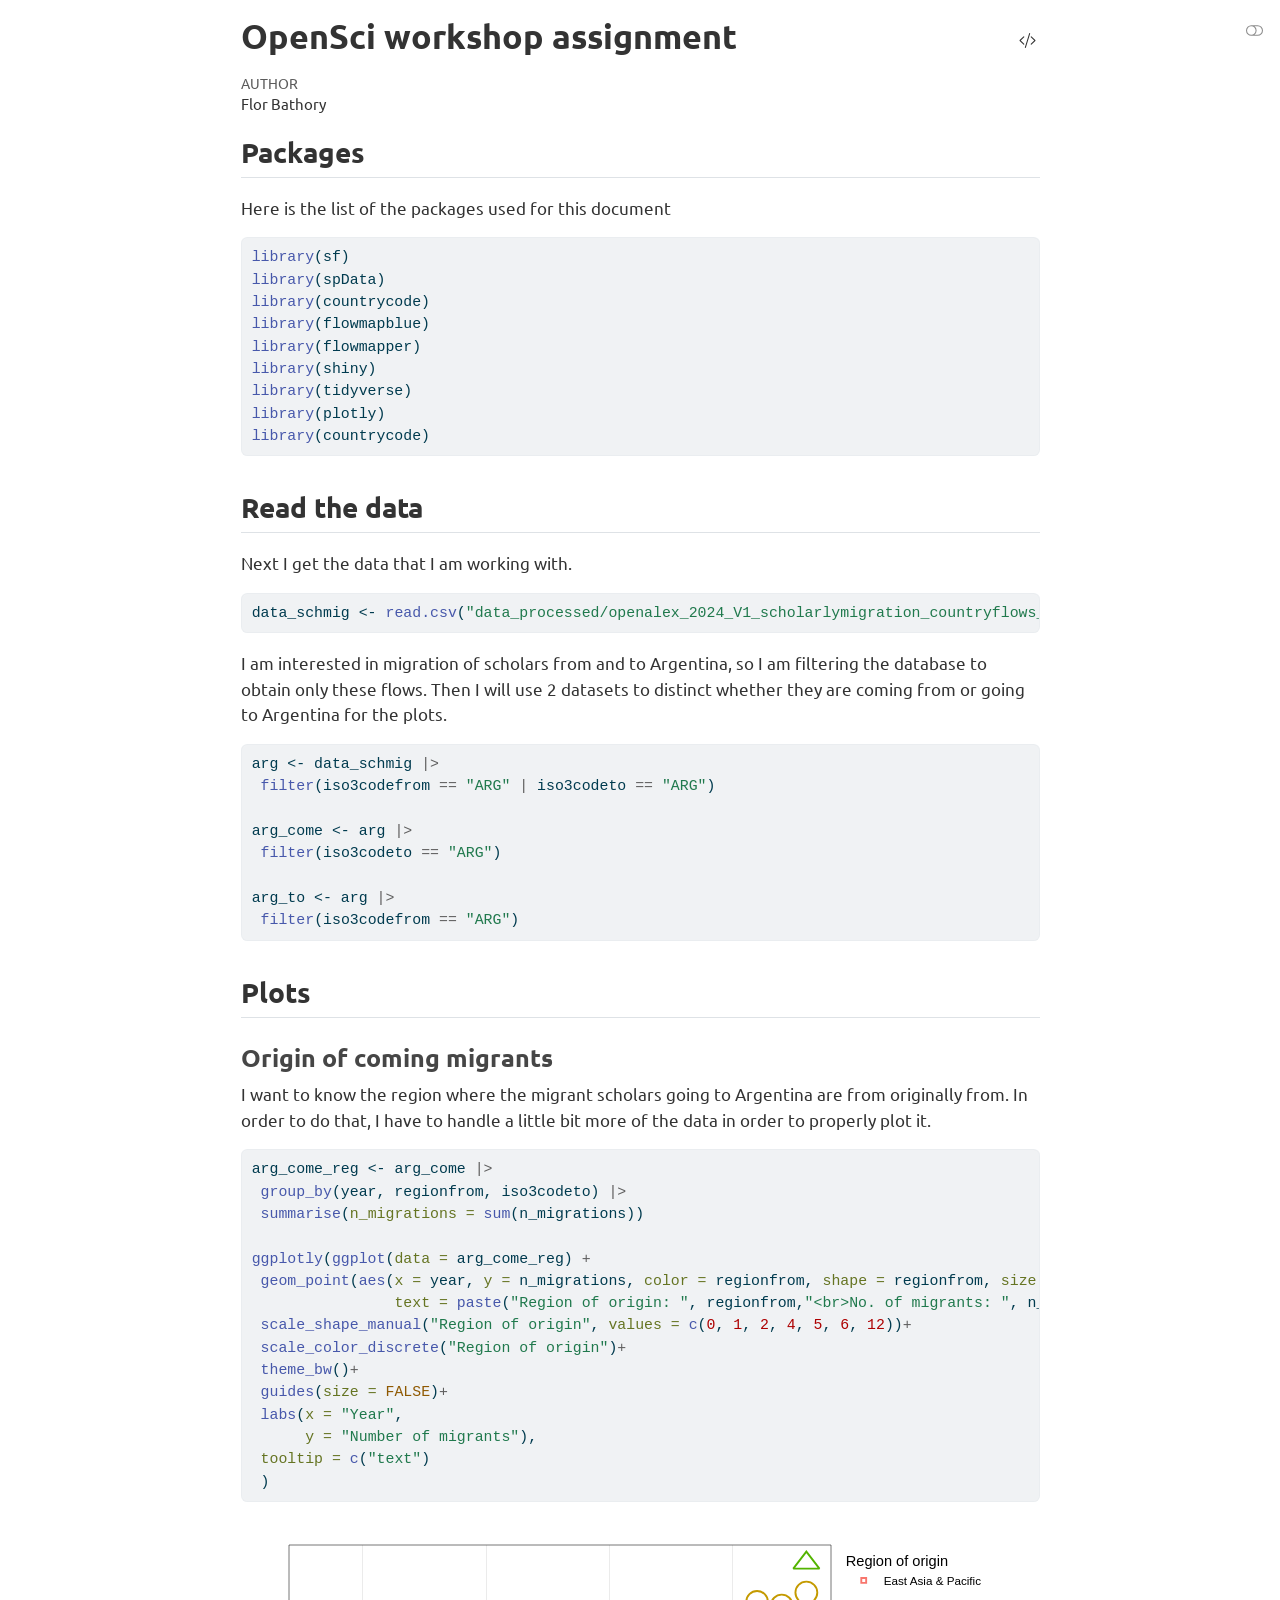
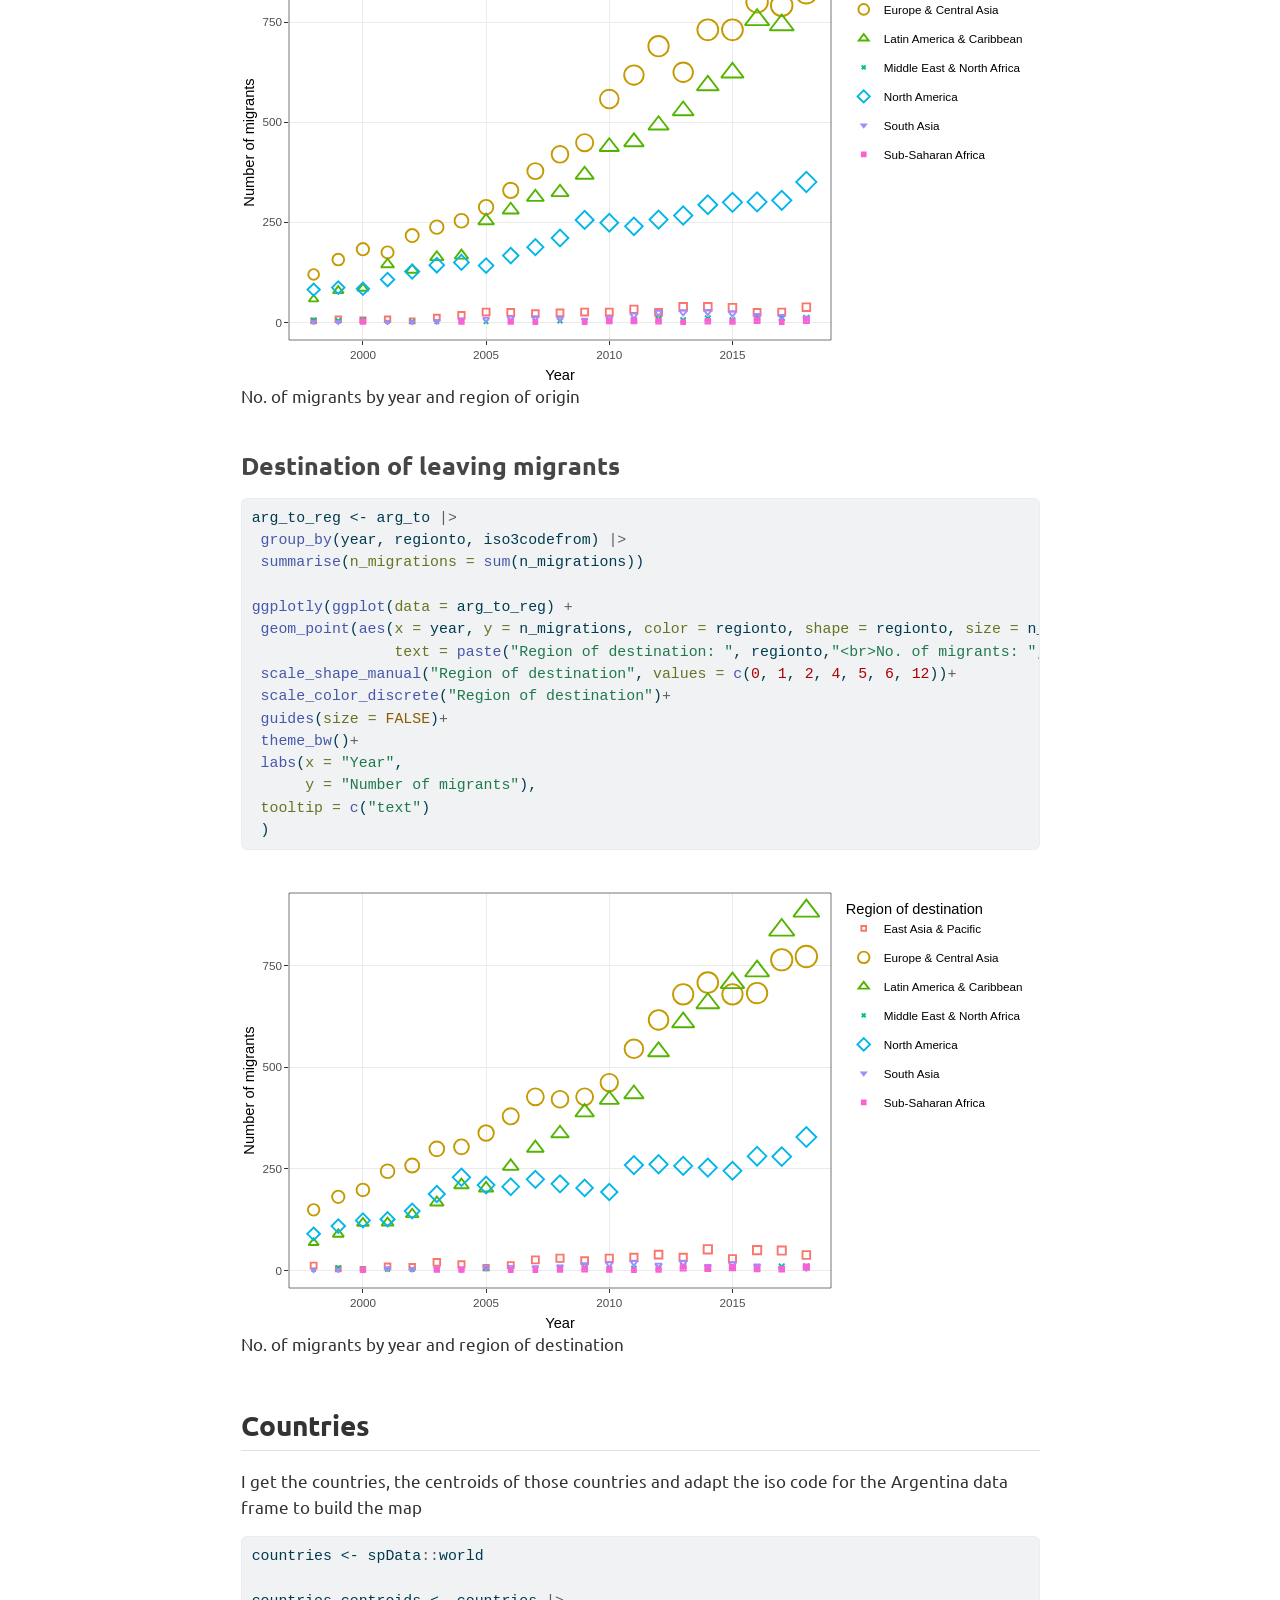
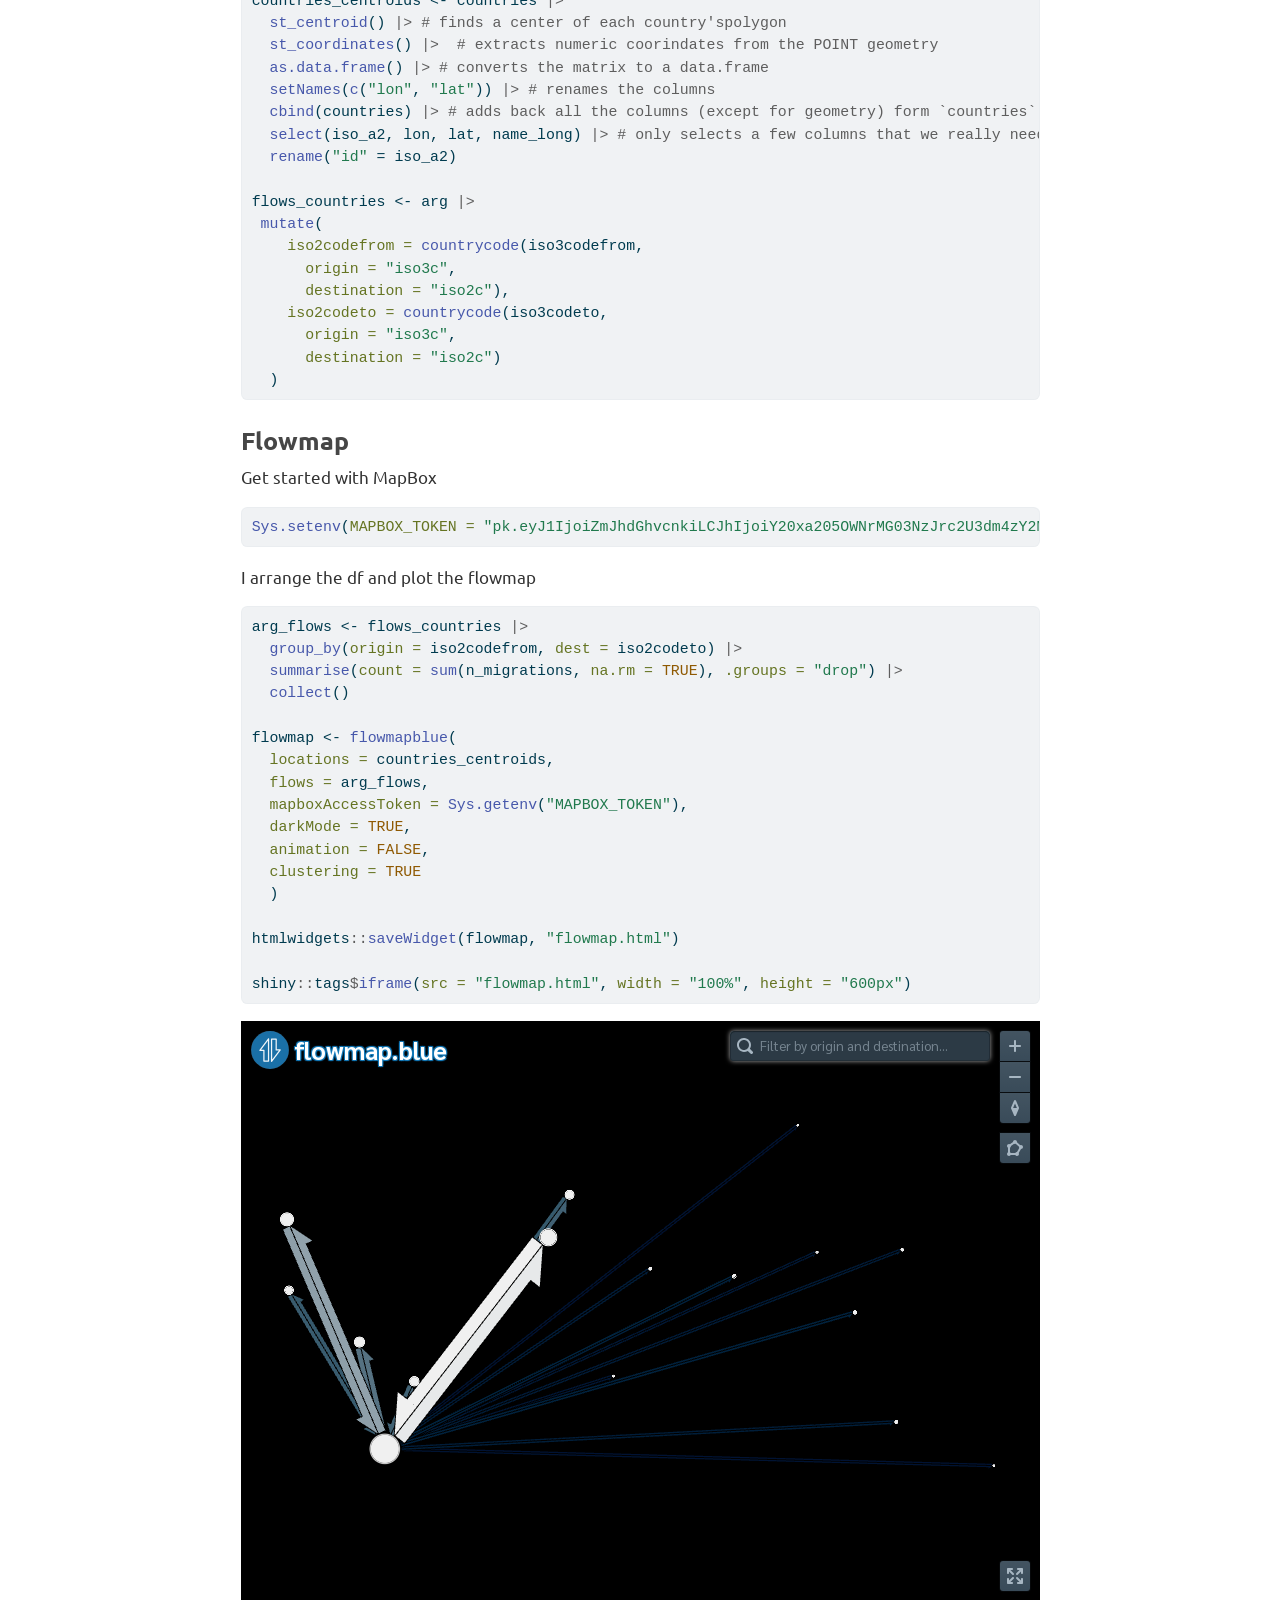
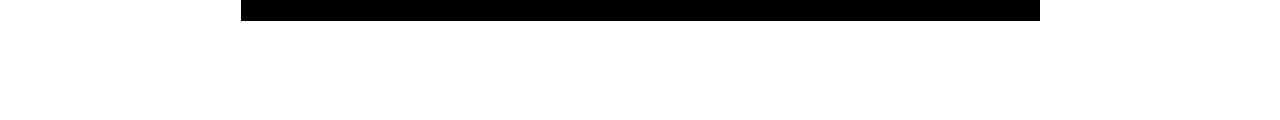
==== docs/index.html @ b147e1a1 "Initial commit" ====
<!DOCTYPE html>
<html xmlns="http://www.w3.org/1999/xhtml" lang="en" xml:lang="en"><head>

<meta charset="utf-8">
<meta name="generator" content="quarto-1.5.57">

<meta name="viewport" content="width=device-width, initial-scale=1.0, user-scalable=yes">

<meta name="author" content="Flor Bathory">

<title>OpenSci workshop assignment</title>
<style>
code{white-space: pre-wrap;}
span.smallcaps{font-variant: small-caps;}
div.columns{display: flex; gap: min(4vw, 1.5em);}
div.column{flex: auto; overflow-x: auto;}
div.hanging-indent{margin-left: 1.5em; text-indent: -1.5em;}
ul.task-list{list-style: none;}
ul.task-list li input[type="checkbox"] {
  width: 0.8em;
  margin: 0 0.8em 0.2em -1em; /* quarto-specific, see https://github.com/quarto-dev/quarto-cli/issues/4556 */ 
  vertical-align: middle;
}
/* CSS for syntax highlighting */
pre > code.sourceCode { white-space: pre; position: relative; }
pre > code.sourceCode > span { line-height: 1.25; }
pre > code.sourceCode > span:empty { height: 1.2em; }
.sourceCode { overflow: visible; }
code.sourceCode > span { color: inherit; text-decoration: inherit; }
div.sourceCode { margin: 1em 0; }
pre.sourceCode { margin: 0; }
@media screen {
div.sourceCode { overflow: auto; }
}
@media print {
pre > code.sourceCode { white-space: pre-wrap; }
pre > code.sourceCode > span { display: inline-block; text-indent: -5em; padding-left: 5em; }
}
pre.numberSource code
  { counter-reset: source-line 0; }
pre.numberSource code > span
  { position: relative; left: -4em; counter-increment: source-line; }
pre.numberSource code > span > a:first-child::before
  { content: counter(source-line);
    position: relative; left: -1em; text-align: right; vertical-align: baseline;
    border: none; display: inline-block;
    -webkit-touch-callout: none; -webkit-user-select: none;
    -khtml-user-select: none; -moz-user-select: none;
    -ms-user-select: none; user-select: none;
    padding: 0 4px; width: 4em;
  }
pre.numberSource { margin-left: 3em;  padding-left: 4px; }
div.sourceCode
  {   }
@media screen {
pre > code.sourceCode > span > a:first-child::before { text-decoration: underline; }
}
</style>


<script src="index_files/libs/clipboard/clipboard.min.js"></script>
<script src="index_files/libs/quarto-html/quarto.js"></script>
<script src="index_files/libs/quarto-html/popper.min.js"></script>
<script src="index_files/libs/quarto-html/tippy.umd.min.js"></script>
<script src="index_files/libs/quarto-html/anchor.min.js"></script>
<link href="index_files/libs/quarto-html/tippy.css" rel="stylesheet">
<link href="index_files/libs/quarto-html/quarto-syntax-highlighting.css" rel="stylesheet" class="quarto-color-scheme" id="quarto-text-highlighting-styles">
<link href="index_files/libs/quarto-html/quarto-syntax-highlighting-dark.css" rel="prefetch" class="quarto-color-scheme quarto-color-alternate" id="quarto-text-highlighting-styles">
<script src="index_files/libs/bootstrap/bootstrap.min.js"></script>
<link href="index_files/libs/bootstrap/bootstrap-icons.css" rel="stylesheet">
<link href="index_files/libs/bootstrap/bootstrap.min.css" rel="stylesheet" class="quarto-color-scheme" id="quarto-bootstrap" data-mode="light">
<link href="index_files/libs/bootstrap/bootstrap-dark.min.css" rel="prefetch" class="quarto-color-scheme quarto-color-alternate" id="quarto-bootstrap" data-mode="dark">
<link href="index_files/libs/htmltools-fill-0.5.8.1/fill.css" rel="stylesheet">

<script src="index_files/libs/htmlwidgets-1.6.4/htmlwidgets.js"></script>

<script src="index_files/libs/plotly-binding-4.10.4/plotly.js"></script>

<script src="index_files/libs/typedarray-0.1/typedarray.min.js"></script>

<script src="index_files/libs/jquery-3.5.1/jquery.min.js"></script>

<link href="index_files/libs/crosstalk-1.2.1/css/crosstalk.min.css" rel="stylesheet">

<script src="index_files/libs/crosstalk-1.2.1/js/crosstalk.min.js"></script>

<link href="index_files/libs/plotly-htmlwidgets-css-2.11.1/plotly-htmlwidgets.css" rel="stylesheet">

<script src="index_files/libs/plotly-main-2.11.1/plotly-latest.min.js"></script>



</head>

<body class="fullcontent">

<div id="quarto-content" class="page-columns page-rows-contents page-layout-article">

<main class="content" id="quarto-document-content">

<header id="title-block-header" class="quarto-title-block default">
<div class="quarto-title">
<div class="quarto-title-block"><div><h1 class="title">OpenSci workshop assignment</h1><button type="button" class="btn code-tools-button" id="quarto-code-tools-source"><i class="bi"></i></button></div></div>
</div>



<div class="quarto-title-meta">

    <div>
    <div class="quarto-title-meta-heading">Author</div>
    <div class="quarto-title-meta-contents">
             <p>Flor Bathory </p>
          </div>
  </div>
    
  
    
  </div>
  


</header>


<section id="packages" class="level2">
<h2 class="anchored" data-anchor-id="packages">Packages</h2>
<p>Here is the list of the packages used for this document</p>
<div class="cell">
<div class="sourceCode cell-code" id="cb1"><pre class="sourceCode r code-with-copy"><code class="sourceCode r"><span id="cb1-1"><a href="#cb1-1" aria-hidden="true" tabindex="-1"></a><span class="fu">library</span>(sf)</span>
<span id="cb1-2"><a href="#cb1-2" aria-hidden="true" tabindex="-1"></a><span class="fu">library</span>(spData)</span>
<span id="cb1-3"><a href="#cb1-3" aria-hidden="true" tabindex="-1"></a><span class="fu">library</span>(countrycode)</span>
<span id="cb1-4"><a href="#cb1-4" aria-hidden="true" tabindex="-1"></a><span class="fu">library</span>(flowmapblue)</span>
<span id="cb1-5"><a href="#cb1-5" aria-hidden="true" tabindex="-1"></a><span class="fu">library</span>(flowmapper)</span>
<span id="cb1-6"><a href="#cb1-6" aria-hidden="true" tabindex="-1"></a><span class="fu">library</span>(shiny)</span>
<span id="cb1-7"><a href="#cb1-7" aria-hidden="true" tabindex="-1"></a><span class="fu">library</span>(tidyverse)</span>
<span id="cb1-8"><a href="#cb1-8" aria-hidden="true" tabindex="-1"></a><span class="fu">library</span>(plotly)</span>
<span id="cb1-9"><a href="#cb1-9" aria-hidden="true" tabindex="-1"></a><span class="fu">library</span>(countrycode)</span></code><button title="Copy to Clipboard" class="code-copy-button"><i class="bi"></i></button></pre></div>
</div>
</section>
<section id="read-the-data" class="level2">
<h2 class="anchored" data-anchor-id="read-the-data">Read the data</h2>
<p>Next I get the data that I am working with.</p>
<div class="cell">
<div class="sourceCode cell-code" id="cb2"><pre class="sourceCode r code-with-copy"><code class="sourceCode r"><span id="cb2-1"><a href="#cb2-1" aria-hidden="true" tabindex="-1"></a>data_schmig <span class="ot">&lt;-</span> <span class="fu">read.csv</span>(<span class="st">"data_processed/openalex_2024_V1_scholarlymigration_countryflows_enriched.csv"</span>)</span></code><button title="Copy to Clipboard" class="code-copy-button"><i class="bi"></i></button></pre></div>
</div>
<p>I am interested in migration of scholars from and to Argentina, so I am filtering the database to obtain only these flows. Then I will use 2 datasets to distinct whether they are coming from or going to Argentina for the plots.</p>
<div class="cell">
<div class="sourceCode cell-code" id="cb3"><pre class="sourceCode r code-with-copy"><code class="sourceCode r"><span id="cb3-1"><a href="#cb3-1" aria-hidden="true" tabindex="-1"></a>arg <span class="ot">&lt;-</span> data_schmig <span class="sc">|&gt;</span> </span>
<span id="cb3-2"><a href="#cb3-2" aria-hidden="true" tabindex="-1"></a> <span class="fu">filter</span>(iso3codefrom <span class="sc">==</span> <span class="st">"ARG"</span> <span class="sc">|</span> iso3codeto <span class="sc">==</span> <span class="st">"ARG"</span>)</span>
<span id="cb3-3"><a href="#cb3-3" aria-hidden="true" tabindex="-1"></a></span>
<span id="cb3-4"><a href="#cb3-4" aria-hidden="true" tabindex="-1"></a>arg_come <span class="ot">&lt;-</span> arg <span class="sc">|&gt;</span> </span>
<span id="cb3-5"><a href="#cb3-5" aria-hidden="true" tabindex="-1"></a> <span class="fu">filter</span>(iso3codeto <span class="sc">==</span> <span class="st">"ARG"</span>)</span>
<span id="cb3-6"><a href="#cb3-6" aria-hidden="true" tabindex="-1"></a></span>
<span id="cb3-7"><a href="#cb3-7" aria-hidden="true" tabindex="-1"></a>arg_to <span class="ot">&lt;-</span> arg <span class="sc">|&gt;</span> </span>
<span id="cb3-8"><a href="#cb3-8" aria-hidden="true" tabindex="-1"></a> <span class="fu">filter</span>(iso3codefrom <span class="sc">==</span> <span class="st">"ARG"</span>)</span></code><button title="Copy to Clipboard" class="code-copy-button"><i class="bi"></i></button></pre></div>
</div>
</section>
<section id="plots" class="level2">
<h2 class="anchored" data-anchor-id="plots">Plots</h2>
<section id="origin-of-coming-migrants" class="level3">
<h3 class="anchored" data-anchor-id="origin-of-coming-migrants">Origin of coming migrants</h3>
<p>I want to know the region where the migrant scholars going to Argentina are from originally from. In order to do that, I have to handle a little bit more of the data in order to properly plot it.</p>
<div class="cell">
<div class="sourceCode cell-code" id="cb4"><pre class="sourceCode r code-with-copy"><code class="sourceCode r"><span id="cb4-1"><a href="#cb4-1" aria-hidden="true" tabindex="-1"></a>arg_come_reg <span class="ot">&lt;-</span> arg_come <span class="sc">|&gt;</span> </span>
<span id="cb4-2"><a href="#cb4-2" aria-hidden="true" tabindex="-1"></a> <span class="fu">group_by</span>(year, regionfrom, iso3codeto) <span class="sc">|&gt;</span> </span>
<span id="cb4-3"><a href="#cb4-3" aria-hidden="true" tabindex="-1"></a> <span class="fu">summarise</span>(<span class="at">n_migrations =</span> <span class="fu">sum</span>(n_migrations))</span>
<span id="cb4-4"><a href="#cb4-4" aria-hidden="true" tabindex="-1"></a></span>
<span id="cb4-5"><a href="#cb4-5" aria-hidden="true" tabindex="-1"></a><span class="fu">ggplotly</span>(<span class="fu">ggplot</span>(<span class="at">data =</span> arg_come_reg) <span class="sc">+</span></span>
<span id="cb4-6"><a href="#cb4-6" aria-hidden="true" tabindex="-1"></a> <span class="fu">geom_point</span>(<span class="fu">aes</span>(<span class="at">x =</span> year, <span class="at">y =</span> n_migrations, <span class="at">color =</span> regionfrom, <span class="at">shape =</span> regionfrom, <span class="at">size =</span> n_migrations,</span>
<span id="cb4-7"><a href="#cb4-7" aria-hidden="true" tabindex="-1"></a>                <span class="at">text =</span> <span class="fu">paste</span>(<span class="st">"Region of origin: "</span>, regionfrom,<span class="st">"&lt;br&gt;No. of migrants: "</span>, n_migrations)))<span class="sc">+</span></span>
<span id="cb4-8"><a href="#cb4-8" aria-hidden="true" tabindex="-1"></a> <span class="fu">scale_shape_manual</span>(<span class="st">"Region of origin"</span>, <span class="at">values =</span> <span class="fu">c</span>(<span class="dv">0</span>, <span class="dv">1</span>, <span class="dv">2</span>, <span class="dv">4</span>, <span class="dv">5</span>, <span class="dv">6</span>, <span class="dv">12</span>))<span class="sc">+</span></span>
<span id="cb4-9"><a href="#cb4-9" aria-hidden="true" tabindex="-1"></a> <span class="fu">scale_color_discrete</span>(<span class="st">"Region of origin"</span>)<span class="sc">+</span></span>
<span id="cb4-10"><a href="#cb4-10" aria-hidden="true" tabindex="-1"></a> <span class="fu">theme_bw</span>()<span class="sc">+</span></span>
<span id="cb4-11"><a href="#cb4-11" aria-hidden="true" tabindex="-1"></a> <span class="fu">guides</span>(<span class="at">size =</span> <span class="cn">FALSE</span>)<span class="sc">+</span></span>
<span id="cb4-12"><a href="#cb4-12" aria-hidden="true" tabindex="-1"></a> <span class="fu">labs</span>(<span class="at">x =</span> <span class="st">"Year"</span>,</span>
<span id="cb4-13"><a href="#cb4-13" aria-hidden="true" tabindex="-1"></a>      <span class="at">y =</span> <span class="st">"Number of migrants"</span>),</span>
<span id="cb4-14"><a href="#cb4-14" aria-hidden="true" tabindex="-1"></a> <span class="at">tooltip =</span> <span class="fu">c</span>(<span class="st">"text"</span>)</span>
<span id="cb4-15"><a href="#cb4-15" aria-hidden="true" tabindex="-1"></a> )</span></code><button title="Copy to Clipboard" class="code-copy-button"><i class="bi"></i></button></pre></div>
<div class="cell-output-display">
<div class="plotly html-widget html-fill-item" id="htmlwidget-556e95462f82ec4b9697" style="width:100%;height:464px;"></div>
<script type="application/json" data-for="htmlwidget-556e95462f82ec4b9697">{"x":{"data":[{"x":[1998,2002],"y":[4,4],"text":"Region of origin:  East Asia & Pacific <br>No. of migrants:  4","type":"scatter","mode":"markers","marker":{"autocolorscale":false,"color":"rgba(248,118,109,1)","opacity":1,"size":4.8724061706448634,"symbol":"square-open","line":{"width":1.8897637795275593,"color":"rgba(248,118,109,1)"}},"hoveron":"points","name":"East Asia & Pacific","legendgroup":"East Asia & Pacific","showlegend":true,"xaxis":"x","yaxis":"y","hoverinfo":"text","frame":null},{"x":[2000],"y":[6],"text":"Region of origin:  East Asia & Pacific <br>No. of migrants:  6","type":"scatter","mode":"markers","marker":{"autocolorscale":false,"color":"rgba(248,118,109,1)","opacity":1,"size":5.1904277797595739,"symbol":"square-open","line":{"width":1.8897637795275593,"color":"rgba(248,118,109,1)"}},"hoveron":"points","name":"East Asia & Pacific","legendgroup":"East Asia & Pacific","showlegend":false,"xaxis":"x","yaxis":"y","hoverinfo":"text","frame":null},{"x":[1999,2001],"y":[8,8],"text":"Region of origin:  East Asia & Pacific <br>No. of migrants:  8","type":"scatter","mode":"markers","marker":{"autocolorscale":false,"color":"rgba(248,118,109,1)","opacity":1,"size":5.4489272133912028,"symbol":"square-open","line":{"width":1.8897637795275593,"color":"rgba(248,118,109,1)"}},"hoveron":"points","name":"East Asia & Pacific","legendgroup":"East Asia & Pacific","showlegend":false,"xaxis":"x","yaxis":"y","hoverinfo":"text","frame":null},{"x":[2003],"y":[12],"text":"Region of origin:  East Asia & Pacific <br>No. of migrants:  12","type":"scatter","mode":"markers","marker":{"autocolorscale":false,"color":"rgba(248,118,109,1)","opacity":1,"size":5.8722307755013832,"symbol":"square-open","line":{"width":1.8897637795275593,"color":"rgba(248,118,109,1)"}},"hoveron":"points","name":"East Asia & Pacific","legendgroup":"East Asia & Pacific","showlegend":false,"xaxis":"x","yaxis":"y","hoverinfo":"text","frame":null},{"x":[2004],"y":[18],"text":"Region of origin:  East Asia & Pacific <br>No. of migrants:  18","type":"scatter","mode":"markers","marker":{"autocolorscale":false,"color":"rgba(248,118,109,1)","opacity":1,"size":6.3810990209729344,"symbol":"square-open","line":{"width":1.8897637795275593,"color":"rgba(248,118,109,1)"}},"hoveron":"points","name":"East Asia & Pacific","legendgroup":"East Asia & Pacific","showlegend":false,"xaxis":"x","yaxis":"y","hoverinfo":"text","frame":null},{"x":[2007],"y":[22],"text":"Region of origin:  East Asia & Pacific <br>No. of migrants:  22","type":"scatter","mode":"markers","marker":{"autocolorscale":false,"color":"rgba(248,118,109,1)","opacity":1,"size":6.6710125785031362,"symbol":"square-open","line":{"width":1.8897637795275593,"color":"rgba(248,118,109,1)"}},"hoveron":"points","name":"East Asia & Pacific","legendgroup":"East Asia & Pacific","showlegend":false,"xaxis":"x","yaxis":"y","hoverinfo":"text","frame":null},{"x":[2008],"y":[24],"text":"Region of origin:  East Asia & Pacific <br>No. of migrants:  24","type":"scatter","mode":"markers","marker":{"autocolorscale":false,"color":"rgba(248,118,109,1)","opacity":1,"size":6.8055714104898364,"symbol":"square-open","line":{"width":1.8897637795275593,"color":"rgba(248,118,109,1)"}},"hoveron":"points","name":"East Asia & Pacific","legendgroup":"East Asia & Pacific","showlegend":false,"xaxis":"x","yaxis":"y","hoverinfo":"text","frame":null},{"x":[2006,2012,2016],"y":[25,25,25],"text":"Region of origin:  East Asia & Pacific <br>No. of migrants:  25","type":"scatter","mode":"markers","marker":{"autocolorscale":false,"color":"rgba(248,118,109,1)","opacity":1,"size":6.8706550681305103,"symbol":"square-open","line":{"width":1.8897637795275593,"color":"rgba(248,118,109,1)"}},"hoveron":"points","name":"East Asia & Pacific","legendgroup":"East Asia & Pacific","showlegend":false,"xaxis":"x","yaxis":"y","hoverinfo":"text","frame":null},{"x":[2005,2009,2010,2017],"y":[26,26,26,26],"text":"Region of origin:  East Asia & Pacific <br>No. of migrants:  26","type":"scatter","mode":"markers","marker":{"autocolorscale":false,"color":"rgba(248,118,109,1)","opacity":1,"size":6.9343963620197382,"symbol":"square-open","line":{"width":1.8897637795275593,"color":"rgba(248,118,109,1)"}},"hoveron":"points","name":"East Asia & Pacific","legendgroup":"East Asia & Pacific","showlegend":false,"xaxis":"x","yaxis":"y","hoverinfo":"text","frame":null},{"x":[2011],"y":[33],"text":"Region of origin:  East Asia & Pacific <br>No. of migrants:  33","type":"scatter","mode":"markers","marker":{"autocolorscale":false,"color":"rgba(248,118,109,1)","opacity":1,"size":7.3488541579833884,"symbol":"square-open","line":{"width":1.8897637795275593,"color":"rgba(248,118,109,1)"}},"hoveron":"points","name":"East Asia & Pacific","legendgroup":"East Asia & Pacific","showlegend":false,"xaxis":"x","yaxis":"y","hoverinfo":"text","frame":null},{"x":[2015],"y":[37],"text":"Region of origin:  East Asia & Pacific <br>No. of migrants:  37","type":"scatter","mode":"markers","marker":{"autocolorscale":false,"color":"rgba(248,118,109,1)","opacity":1,"size":7.5653701226126628,"symbol":"square-open","line":{"width":1.8897637795275593,"color":"rgba(248,118,109,1)"}},"hoveron":"points","name":"East Asia & Pacific","legendgroup":"East Asia & Pacific","showlegend":false,"xaxis":"x","yaxis":"y","hoverinfo":"text","frame":null},{"x":[2018],"y":[38],"text":"Region of origin:  East Asia & Pacific <br>No. of migrants:  38","type":"scatter","mode":"markers","marker":{"autocolorscale":false,"color":"rgba(248,118,109,1)","opacity":1,"size":7.6175911075911165,"symbol":"square-open","line":{"width":1.8897637795275593,"color":"rgba(248,118,109,1)"}},"hoveron":"points","name":"East Asia & Pacific","legendgroup":"East Asia & Pacific","showlegend":false,"xaxis":"x","yaxis":"y","hoverinfo":"text","frame":null},{"x":[2013,2014],"y":[39,39],"text":"Region of origin:  East Asia & Pacific <br>No. of migrants:  39","type":"scatter","mode":"markers","marker":{"autocolorscale":false,"color":"rgba(248,118,109,1)","opacity":1,"size":7.6691110443601342,"symbol":"square-open","line":{"width":1.8897637795275593,"color":"rgba(248,118,109,1)"}},"hoveron":"points","name":"East Asia & Pacific","legendgroup":"East Asia & Pacific","showlegend":false,"xaxis":"x","yaxis":"y","hoverinfo":"text","frame":null},{"x":[1998],"y":[120],"text":"Region of origin:  Europe & Central Asia <br>No. of migrants:  120","type":"scatter","mode":"markers","marker":{"autocolorscale":false,"color":"rgba(196,154,0,1)","opacity":1,"size":10.662638665252404,"symbol":"circle-open","line":{"width":1.8897637795275593,"color":"rgba(196,154,0,1)"}},"hoveron":"points","name":"Europe & Central Asia","legendgroup":"Europe & Central Asia","showlegend":true,"xaxis":"x","yaxis":"y","hoverinfo":"text","frame":null},{"x":[1999],"y":[157],"text":"Region of origin:  Europe & Central Asia <br>No. of migrants:  157","type":"scatter","mode":"markers","marker":{"autocolorscale":false,"color":"rgba(196,154,0,1)","opacity":1,"size":11.660387302944558,"symbol":"circle-open","line":{"width":1.8897637795275593,"color":"rgba(196,154,0,1)"}},"hoveron":"points","name":"Europe & Central Asia","legendgroup":"Europe & Central Asia","showlegend":false,"xaxis":"x","yaxis":"y","hoverinfo":"text","frame":null},{"x":[2001],"y":[175],"text":"Region of origin:  Europe & Central Asia <br>No. of migrants:  175","type":"scatter","mode":"markers","marker":{"autocolorscale":false,"color":"rgba(196,154,0,1)","opacity":1,"size":12.102643097174189,"symbol":"circle-open","line":{"width":1.8897637795275593,"color":"rgba(196,154,0,1)"}},"hoveron":"points","name":"Europe & Central Asia","legendgroup":"Europe & Central Asia","showlegend":false,"xaxis":"x","yaxis":"y","hoverinfo":"text","frame":null},{"x":[2000],"y":[183],"text":"Region of origin:  Europe & Central Asia <br>No. of migrants:  183","type":"scatter","mode":"markers","marker":{"autocolorscale":false,"color":"rgba(196,154,0,1)","opacity":1,"size":12.291828972499859,"symbol":"circle-open","line":{"width":1.8897637795275593,"color":"rgba(196,154,0,1)"}},"hoveron":"points","name":"Europe & Central Asia","legendgroup":"Europe & Central Asia","showlegend":false,"xaxis":"x","yaxis":"y","hoverinfo":"text","frame":null},{"x":[2002],"y":[217],"text":"Region of origin:  Europe & Central Asia <br>No. of migrants:  217","type":"scatter","mode":"markers","marker":{"autocolorscale":false,"color":"rgba(196,154,0,1)","opacity":1,"size":13.052910086281294,"symbol":"circle-open","line":{"width":1.8897637795275593,"color":"rgba(196,154,0,1)"}},"hoveron":"points","name":"Europe & Central Asia","legendgroup":"Europe & Central Asia","showlegend":false,"xaxis":"x","yaxis":"y","hoverinfo":"text","frame":null},{"x":[2003],"y":[238],"text":"Region of origin:  Europe & Central Asia <br>No. of migrants:  238","type":"scatter","mode":"markers","marker":{"autocolorscale":false,"color":"rgba(196,154,0,1)","opacity":1,"size":13.493245133390705,"symbol":"circle-open","line":{"width":1.8897637795275593,"color":"rgba(196,154,0,1)"}},"hoveron":"points","name":"Europe & Central Asia","legendgroup":"Europe & Central Asia","showlegend":false,"xaxis":"x","yaxis":"y","hoverinfo":"text","frame":null},{"x":[2004],"y":[254],"text":"Region of origin:  Europe & Central Asia <br>No. of migrants:  254","type":"scatter","mode":"markers","marker":{"autocolorscale":false,"color":"rgba(196,154,0,1)","opacity":1,"size":13.815779613426034,"symbol":"circle-open","line":{"width":1.8897637795275593,"color":"rgba(196,154,0,1)"}},"hoveron":"points","name":"Europe & Central Asia","legendgroup":"Europe & Central Asia","showlegend":false,"xaxis":"x","yaxis":"y","hoverinfo":"text","frame":null},{"x":[2005],"y":[288],"text":"Region of origin:  Europe & Central Asia <br>No. of migrants:  288","type":"scatter","mode":"markers","marker":{"autocolorscale":false,"color":"rgba(196,154,0,1)","opacity":1,"size":14.468900947696513,"symbol":"circle-open","line":{"width":1.8897637795275593,"color":"rgba(196,154,0,1)"}},"hoveron":"points","name":"Europe & Central Asia","legendgroup":"Europe & Central Asia","showlegend":false,"xaxis":"x","yaxis":"y","hoverinfo":"text","frame":null},{"x":[2006],"y":[330],"text":"Region of origin:  Europe & Central Asia <br>No. of migrants:  330","type":"scatter","mode":"markers","marker":{"autocolorscale":false,"color":"rgba(196,154,0,1)","opacity":1,"size":15.224354979212203,"symbol":"circle-open","line":{"width":1.8897637795275593,"color":"rgba(196,154,0,1)"}},"hoveron":"points","name":"Europe & Central Asia","legendgroup":"Europe & Central Asia","showlegend":false,"xaxis":"x","yaxis":"y","hoverinfo":"text","frame":null},{"x":[2007],"y":[378],"text":"Region of origin:  Europe & Central Asia <br>No. of migrants:  378","type":"scatter","mode":"markers","marker":{"autocolorscale":false,"color":"rgba(196,154,0,1)","opacity":1,"size":16.030821908302659,"symbol":"circle-open","line":{"width":1.8897637795275593,"color":"rgba(196,154,0,1)"}},"hoveron":"points","name":"Europe & Central Asia","legendgroup":"Europe & Central Asia","showlegend":false,"xaxis":"x","yaxis":"y","hoverinfo":"text","frame":null},{"x":[2008],"y":[420],"text":"Region of origin:  Europe & Central Asia <br>No. of migrants:  420","type":"scatter","mode":"markers","marker":{"autocolorscale":false,"color":"rgba(196,154,0,1)","opacity":1,"size":16.69523832026719,"symbol":"circle-open","line":{"width":1.8897637795275593,"color":"rgba(196,154,0,1)"}},"hoveron":"points","name":"Europe & Central Asia","legendgroup":"Europe & Central Asia","showlegend":false,"xaxis":"x","yaxis":"y","hoverinfo":"text","frame":null},{"x":[2009],"y":[449],"text":"Region of origin:  Europe & Central Asia <br>No. of migrants:  449","type":"scatter","mode":"markers","marker":{"autocolorscale":false,"color":"rgba(196,154,0,1)","opacity":1,"size":17.134724793743789,"symbol":"circle-open","line":{"width":1.8897637795275593,"color":"rgba(196,154,0,1)"}},"hoveron":"points","name":"Europe & Central Asia","legendgroup":"Europe & Central Asia","showlegend":false,"xaxis":"x","yaxis":"y","hoverinfo":"text","frame":null},{"x":[2010],"y":[558],"text":"Region of origin:  Europe & Central Asia <br>No. of migrants:  558","type":"scatter","mode":"markers","marker":{"autocolorscale":false,"color":"rgba(196,154,0,1)","opacity":1,"size":18.671043022973642,"symbol":"circle-open","line":{"width":1.8897637795275593,"color":"rgba(196,154,0,1)"}},"hoveron":"points","name":"Europe & Central Asia","legendgroup":"Europe & Central Asia","showlegend":false,"xaxis":"x","yaxis":"y","hoverinfo":"text","frame":null},{"x":[2011],"y":[618],"text":"Region of origin:  Europe & Central Asia <br>No. of migrants:  618","type":"scatter","mode":"markers","marker":{"autocolorscale":false,"color":"rgba(196,154,0,1)","opacity":1,"size":19.452590629352869,"symbol":"circle-open","line":{"width":1.8897637795275593,"color":"rgba(196,154,0,1)"}},"hoveron":"points","name":"Europe & Central Asia","legendgroup":"Europe & Central Asia","showlegend":false,"xaxis":"x","yaxis":"y","hoverinfo":"text","frame":null},{"x":[2013],"y":[625],"text":"Region of origin:  Europe & Central Asia <br>No. of migrants:  625","type":"scatter","mode":"markers","marker":{"autocolorscale":false,"color":"rgba(196,154,0,1)","opacity":1,"size":19.541247046833998,"symbol":"circle-open","line":{"width":1.8897637795275593,"color":"rgba(196,154,0,1)"}},"hoveron":"points","name":"Europe & Central Asia","legendgroup":"Europe & Central Asia","showlegend":false,"xaxis":"x","yaxis":"y","hoverinfo":"text","frame":null},{"x":[2012],"y":[690],"text":"Region of origin:  Europe & Central Asia <br>No. of migrants:  690","type":"scatter","mode":"markers","marker":{"autocolorscale":false,"color":"rgba(196,154,0,1)","opacity":1,"size":20.341837598346711,"symbol":"circle-open","line":{"width":1.8897637795275593,"color":"rgba(196,154,0,1)"}},"hoveron":"points","name":"Europe & Central Asia","legendgroup":"Europe & Central Asia","showlegend":false,"xaxis":"x","yaxis":"y","hoverinfo":"text","frame":null},{"x":[2014,2015],"y":[731,731],"text":"Region of origin:  Europe & Central Asia <br>No. of migrants:  731","type":"scatter","mode":"markers","marker":{"autocolorscale":false,"color":"rgba(196,154,0,1)","opacity":1,"size":20.827499789981786,"symbol":"circle-open","line":{"width":1.8897637795275593,"color":"rgba(196,154,0,1)"}},"hoveron":"points","name":"Europe & Central Asia","legendgroup":"Europe & Central Asia","showlegend":false,"xaxis":"x","yaxis":"y","hoverinfo":"text","frame":null},{"x":[2017],"y":[792],"text":"Region of origin:  Europe & Central Asia <br>No. of migrants:  792","type":"scatter","mode":"markers","marker":{"autocolorscale":false,"color":"rgba(196,154,0,1)","opacity":1,"size":21.52548930437651,"symbol":"circle-open","line":{"width":1.8897637795275593,"color":"rgba(196,154,0,1)"}},"hoveron":"points","name":"Europe & Central Asia","legendgroup":"Europe & Central Asia","showlegend":false,"xaxis":"x","yaxis":"y","hoverinfo":"text","frame":null},{"x":[2016],"y":[801],"text":"Region of origin:  Europe & Central Asia <br>No. of migrants:  801","type":"scatter","mode":"markers","marker":{"autocolorscale":false,"color":"rgba(196,154,0,1)","opacity":1,"size":21.626160553696465,"symbol":"circle-open","line":{"width":1.8897637795275593,"color":"rgba(196,154,0,1)"}},"hoveron":"points","name":"Europe & Central Asia","legendgroup":"Europe & Central Asia","showlegend":false,"xaxis":"x","yaxis":"y","hoverinfo":"text","frame":null},{"x":[2018],"y":[824],"text":"Region of origin:  Europe & Central Asia <br>No. of migrants:  824","type":"scatter","mode":"markers","marker":{"autocolorscale":false,"color":"rgba(196,154,0,1)","opacity":1,"size":21.880888022739253,"symbol":"circle-open","line":{"width":1.8897637795275593,"color":"rgba(196,154,0,1)"}},"hoveron":"points","name":"Europe & Central Asia","legendgroup":"Europe & Central Asia","showlegend":false,"xaxis":"x","yaxis":"y","hoverinfo":"text","frame":null},{"x":[1998],"y":[58],"text":"Region of origin:  Latin America & Caribbean  <br>No. of migrants:  58","type":"scatter","mode":"markers","marker":{"autocolorscale":false,"color":"rgba(83,180,0,1)","opacity":1,"size":8.5432749845318572,"symbol":"triangle-up-open","line":{"width":1.8897637795275593,"color":"rgba(83,180,0,1)"}},"hoveron":"points","name":"Latin America & Caribbean ","legendgroup":"Latin America & Caribbean ","showlegend":true,"xaxis":"x","yaxis":"y","hoverinfo":"text","frame":null},{"x":[1999],"y":[79],"text":"Region of origin:  Latin America & Caribbean  <br>No. of migrants:  79","type":"scatter","mode":"markers","marker":{"autocolorscale":false,"color":"rgba(83,180,0,1)","opacity":1,"size":9.3521369255394191,"symbol":"triangle-up-open","line":{"width":1.8897637795275593,"color":"rgba(83,180,0,1)"}},"hoveron":"points","name":"Latin America & Caribbean ","legendgroup":"Latin America & Caribbean ","showlegend":false,"xaxis":"x","yaxis":"y","hoverinfo":"text","frame":null},{"x":[2000],"y":[85],"text":"Region of origin:  Latin America & Caribbean  <br>No. of migrants:  85","type":"scatter","mode":"markers","marker":{"autocolorscale":false,"color":"rgba(83,180,0,1)","opacity":1,"size":9.5624975979511539,"symbol":"triangle-up-open","line":{"width":1.8897637795275593,"color":"rgba(83,180,0,1)"}},"hoveron":"points","name":"Latin America & Caribbean ","legendgroup":"Latin America & Caribbean ","showlegend":false,"xaxis":"x","yaxis":"y","hoverinfo":"text","frame":null},{"x":[2002],"y":[131],"text":"Region of origin:  Latin America & Caribbean  <br>No. of migrants:  131","type":"scatter","mode":"markers","marker":{"autocolorscale":false,"color":"rgba(83,180,0,1)","opacity":1,"size":10.973735316159509,"symbol":"triangle-up-open","line":{"width":1.8897637795275593,"color":"rgba(83,180,0,1)"}},"hoveron":"points","name":"Latin America & Caribbean ","legendgroup":"Latin America & Caribbean ","showlegend":false,"xaxis":"x","yaxis":"y","hoverinfo":"text","frame":null},{"x":[2001],"y":[145],"text":"Region of origin:  Latin America & Caribbean  <br>No. of migrants:  145","type":"scatter","mode":"markers","marker":{"autocolorscale":false,"color":"rgba(83,180,0,1)","opacity":1,"size":11.351212686170205,"symbol":"triangle-up-open","line":{"width":1.8897637795275593,"color":"rgba(83,180,0,1)"}},"hoveron":"points","name":"Latin America & Caribbean ","legendgroup":"Latin America & Caribbean ","showlegend":false,"xaxis":"x","yaxis":"y","hoverinfo":"text","frame":null},{"x":[2003],"y":[163],"text":"Region of origin:  Latin America & Caribbean  <br>No. of migrants:  163","type":"scatter","mode":"markers","marker":{"autocolorscale":false,"color":"rgba(83,180,0,1)","opacity":1,"size":11.810512406643726,"symbol":"triangle-up-open","line":{"width":1.8897637795275593,"color":"rgba(83,180,0,1)"}},"hoveron":"points","name":"Latin America & Caribbean ","legendgroup":"Latin America & Caribbean ","showlegend":false,"xaxis":"x","yaxis":"y","hoverinfo":"text","frame":null},{"x":[2004],"y":[167],"text":"Region of origin:  Latin America & Caribbean  <br>No. of migrants:  167","type":"scatter","mode":"markers","marker":{"autocolorscale":false,"color":"rgba(83,180,0,1)","opacity":1,"size":11.909055784507375,"symbol":"triangle-up-open","line":{"width":1.8897637795275593,"color":"rgba(83,180,0,1)"}},"hoveron":"points","name":"Latin America & Caribbean ","legendgroup":"Latin America & Caribbean ","showlegend":false,"xaxis":"x","yaxis":"y","hoverinfo":"text","frame":null},{"x":[2005],"y":[254],"text":"Region of origin:  Latin America & Caribbean  <br>No. of migrants:  254","type":"scatter","mode":"markers","marker":{"autocolorscale":false,"color":"rgba(83,180,0,1)","opacity":1,"size":13.815779613426034,"symbol":"triangle-up-open","line":{"width":1.8897637795275593,"color":"rgba(83,180,0,1)"}},"hoveron":"points","name":"Latin America & Caribbean ","legendgroup":"Latin America & Caribbean ","showlegend":false,"xaxis":"x","yaxis":"y","hoverinfo":"text","frame":null},{"x":[2006],"y":[281],"text":"Region of origin:  Latin America & Caribbean  <br>No. of migrants:  281","type":"scatter","mode":"markers","marker":{"autocolorscale":false,"color":"rgba(83,180,0,1)","opacity":1,"size":14.33773802465474,"symbol":"triangle-up-open","line":{"width":1.8897637795275593,"color":"rgba(83,180,0,1)"}},"hoveron":"points","name":"Latin America & Caribbean ","legendgroup":"Latin America & Caribbean ","showlegend":false,"xaxis":"x","yaxis":"y","hoverinfo":"text","frame":null},{"x":[2007],"y":[313],"text":"Region of origin:  Latin America & Caribbean  <br>No. of migrants:  313","type":"scatter","mode":"markers","marker":{"autocolorscale":false,"color":"rgba(83,180,0,1)","opacity":1,"size":14.924746292023721,"symbol":"triangle-up-open","line":{"width":1.8897637795275593,"color":"rgba(83,180,0,1)"}},"hoveron":"points","name":"Latin America & Caribbean ","legendgroup":"Latin America & Caribbean ","showlegend":false,"xaxis":"x","yaxis":"y","hoverinfo":"text","frame":null},{"x":[2008],"y":[325],"text":"Region of origin:  Latin America & Caribbean  <br>No. of migrants:  325","type":"scatter","mode":"markers","marker":{"autocolorscale":false,"color":"rgba(83,180,0,1)","opacity":1,"size":15.13705524972775,"symbol":"triangle-up-open","line":{"width":1.8897637795275593,"color":"rgba(83,180,0,1)"}},"hoveron":"points","name":"Latin America & Caribbean ","legendgroup":"Latin America & Caribbean ","showlegend":false,"xaxis":"x","yaxis":"y","hoverinfo":"text","frame":null},{"x":[2009],"y":[369],"text":"Region of origin:  Latin America & Caribbean  <br>No. of migrants:  369","type":"scatter","mode":"markers","marker":{"autocolorscale":false,"color":"rgba(83,180,0,1)","opacity":1,"size":15.88370296479399,"symbol":"triangle-up-open","line":{"width":1.8897637795275593,"color":"rgba(83,180,0,1)"}},"hoveron":"points","name":"Latin America & Caribbean ","legendgroup":"Latin America & Caribbean ","showlegend":false,"xaxis":"x","yaxis":"y","hoverinfo":"text","frame":null},{"x":[2010],"y":[439],"text":"Region of origin:  Latin America & Caribbean  <br>No. of migrants:  439","type":"scatter","mode":"markers","marker":{"autocolorscale":false,"color":"rgba(83,180,0,1)","opacity":1,"size":16.984830066452218,"symbol":"triangle-up-open","line":{"width":1.8897637795275593,"color":"rgba(83,180,0,1)"}},"hoveron":"points","name":"Latin America & Caribbean ","legendgroup":"Latin America & Caribbean ","showlegend":false,"xaxis":"x","yaxis":"y","hoverinfo":"text","frame":null},{"x":[2011],"y":[451],"text":"Region of origin:  Latin America & Caribbean  <br>No. of migrants:  451","type":"scatter","mode":"markers","marker":{"autocolorscale":false,"color":"rgba(83,180,0,1)","opacity":1,"size":17.16450230503613,"symbol":"triangle-up-open","line":{"width":1.8897637795275593,"color":"rgba(83,180,0,1)"}},"hoveron":"points","name":"Latin America & Caribbean ","legendgroup":"Latin America & Caribbean ","showlegend":false,"xaxis":"x","yaxis":"y","hoverinfo":"text","frame":null},{"x":[2012],"y":[493],"text":"Region of origin:  Latin America & Caribbean  <br>No. of migrants:  493","type":"scatter","mode":"markers","marker":{"autocolorscale":false,"color":"rgba(83,180,0,1)","opacity":1,"size":17.775202611939633,"symbol":"triangle-up-open","line":{"width":1.8897637795275593,"color":"rgba(83,180,0,1)"}},"hoveron":"points","name":"Latin America & Caribbean ","legendgroup":"Latin America & Caribbean ","showlegend":false,"xaxis":"x","yaxis":"y","hoverinfo":"text","frame":null},{"x":[2013],"y":[529],"text":"Region of origin:  Latin America & Caribbean  <br>No. of migrants:  529","type":"scatter","mode":"markers","marker":{"autocolorscale":false,"color":"rgba(83,180,0,1)","opacity":1,"size":18.278200743246082,"symbol":"triangle-up-open","line":{"width":1.8897637795275593,"color":"rgba(83,180,0,1)"}},"hoveron":"points","name":"Latin America & Caribbean ","legendgroup":"Latin America & Caribbean ","showlegend":false,"xaxis":"x","yaxis":"y","hoverinfo":"text","frame":null},{"x":[2014],"y":[592],"text":"Region of origin:  Latin America & Caribbean  <br>No. of migrants:  592","type":"scatter","mode":"markers","marker":{"autocolorscale":false,"color":"rgba(83,180,0,1)","opacity":1,"size":19.11880984197354,"symbol":"triangle-up-open","line":{"width":1.8897637795275593,"color":"rgba(83,180,0,1)"}},"hoveron":"points","name":"Latin America & Caribbean ","legendgroup":"Latin America & Caribbean ","showlegend":false,"xaxis":"x","yaxis":"y","hoverinfo":"text","frame":null},{"x":[2015],"y":[624],"text":"Region of origin:  Latin America & Caribbean  <br>No. of migrants:  624","type":"scatter","mode":"markers","marker":{"autocolorscale":false,"color":"rgba(83,180,0,1)","opacity":1,"size":19.528612399923546,"symbol":"triangle-up-open","line":{"width":1.8897637795275593,"color":"rgba(83,180,0,1)"}},"hoveron":"points","name":"Latin America & Caribbean ","legendgroup":"Latin America & Caribbean ","showlegend":false,"xaxis":"x","yaxis":"y","hoverinfo":"text","frame":null},{"x":[2017],"y":[743],"text":"Region of origin:  Latin America & Caribbean  <br>No. of migrants:  743","type":"scatter","mode":"markers","marker":{"autocolorscale":false,"color":"rgba(83,180,0,1)","opacity":1,"size":20.967048957590979,"symbol":"triangle-up-open","line":{"width":1.8897637795275593,"color":"rgba(83,180,0,1)"}},"hoveron":"points","name":"Latin America & Caribbean ","legendgroup":"Latin America & Caribbean ","showlegend":false,"xaxis":"x","yaxis":"y","hoverinfo":"text","frame":null},{"x":[2016],"y":[756],"text":"Region of origin:  Latin America & Caribbean  <br>No. of migrants:  756","type":"scatter","mode":"markers","marker":{"autocolorscale":false,"color":"rgba(83,180,0,1)","opacity":1,"size":21.116959731968336,"symbol":"triangle-up-open","line":{"width":1.8897637795275593,"color":"rgba(83,180,0,1)"}},"hoveron":"points","name":"Latin America & Caribbean ","legendgroup":"Latin America & Caribbean ","showlegend":false,"xaxis":"x","yaxis":"y","hoverinfo":"text","frame":null},{"x":[2018],"y":[898],"text":"Region of origin:  Latin America & Caribbean  <br>No. of migrants:  898","type":"scatter","mode":"markers","marker":{"autocolorscale":false,"color":"rgba(83,180,0,1)","opacity":1,"size":22.677165354330711,"symbol":"triangle-up-open","line":{"width":1.8897637795275593,"color":"rgba(83,180,0,1)"}},"hoveron":"points","name":"Latin America & Caribbean ","legendgroup":"Latin America & Caribbean ","showlegend":false,"xaxis":"x","yaxis":"y","hoverinfo":"text","frame":null},{"x":[2001],"y":[1],"text":"Region of origin:  Middle East & North Africa <br>No. of migrants:  1","type":"scatter","mode":"markers","marker":{"autocolorscale":false,"color":"rgba(0,192,148,1)","opacity":1,"size":3.7795275590551185,"symbol":"x-thin-open","line":{"width":1.8897637795275593,"color":"rgba(0,192,148,1)"}},"hoveron":"points","name":"Middle East & North Africa","legendgroup":"Middle East & North Africa","showlegend":true,"xaxis":"x","yaxis":"y","hoverinfo":"text","frame":null},{"x":[2002,2003,2005],"y":[2,2,2],"text":"Region of origin:  Middle East & North Africa <br>No. of migrants:  2","type":"scatter","mode":"markers","marker":{"autocolorscale":false,"color":"rgba(0,192,148,1)","opacity":1,"size":4.4105013196480423,"symbol":"x-thin-open","line":{"width":1.8897637795275593,"color":"rgba(0,192,148,1)"}},"hoveron":"points","name":"Middle East & North Africa","legendgroup":"Middle East & North Africa","showlegend":false,"xaxis":"x","yaxis":"y","hoverinfo":"text","frame":null},{"x":[2010],"y":[3],"text":"Region of origin:  Middle East & North Africa <br>No. of migrants:  3","type":"scatter","mode":"markers","marker":{"autocolorscale":false,"color":"rgba(0,192,148,1)","opacity":1,"size":4.6718592087871853,"symbol":"x-thin-open","line":{"width":1.8897637795275593,"color":"rgba(0,192,148,1)"}},"hoveron":"points","name":"Middle East & North Africa","legendgroup":"Middle East & North Africa","showlegend":false,"xaxis":"x","yaxis":"y","hoverinfo":"text","frame":null},{"x":[1999,2004,2006,2007,2008,2009],"y":[4,4,4,4,4,4],"text":"Region of origin:  Middle East & North Africa <br>No. of migrants:  4","type":"scatter","mode":"markers","marker":{"autocolorscale":false,"color":"rgba(0,192,148,1)","opacity":1,"size":4.8724061706448634,"symbol":"x-thin-open","line":{"width":1.8897637795275593,"color":"rgba(0,192,148,1)"}},"hoveron":"points","name":"Middle East & North Africa","legendgroup":"Middle East & North Africa","showlegend":false,"xaxis":"x","yaxis":"y","hoverinfo":"text","frame":null},{"x":[1998],"y":[5],"text":"Region of origin:  Middle East & North Africa <br>No. of migrants:  5","type":"scatter","mode":"markers","marker":{"autocolorscale":false,"color":"rgba(0,192,148,1)","opacity":1,"size":5.0414750802409669,"symbol":"x-thin-open","line":{"width":1.8897637795275593,"color":"rgba(0,192,148,1)"}},"hoveron":"points","name":"Middle East & North Africa","legendgroup":"Middle East & North Africa","showlegend":false,"xaxis":"x","yaxis":"y","hoverinfo":"text","frame":null},{"x":[2000,2011,2013,2015],"y":[6,6,6,6],"text":"Region of origin:  Middle East & North Africa <br>No. of migrants:  6","type":"scatter","mode":"markers","marker":{"autocolorscale":false,"color":"rgba(0,192,148,1)","opacity":1,"size":5.1904277797595739,"symbol":"x-thin-open","line":{"width":1.8897637795275593,"color":"rgba(0,192,148,1)"}},"hoveron":"points","name":"Middle East & North Africa","legendgroup":"Middle East & North Africa","showlegend":false,"xaxis":"x","yaxis":"y","hoverinfo":"text","frame":null},{"x":[2012],"y":[8],"text":"Region of origin:  Middle East & North Africa <br>No. of migrants:  8","type":"scatter","mode":"markers","marker":{"autocolorscale":false,"color":"rgba(0,192,148,1)","opacity":1,"size":5.4489272133912028,"symbol":"x-thin-open","line":{"width":1.8897637795275593,"color":"rgba(0,192,148,1)"}},"hoveron":"points","name":"Middle East & North Africa","legendgroup":"Middle East & North Africa","showlegend":false,"xaxis":"x","yaxis":"y","hoverinfo":"text","frame":null},{"x":[2014],"y":[10],"text":"Region of origin:  Middle East & North Africa <br>No. of migrants:  10","type":"scatter","mode":"markers","marker":{"autocolorscale":false,"color":"rgba(0,192,148,1)","opacity":1,"size":5.6724488408338916,"symbol":"x-thin-open","line":{"width":1.8897637795275593,"color":"rgba(0,192,148,1)"}},"hoveron":"points","name":"Middle East & North Africa","legendgroup":"Middle East & North Africa","showlegend":false,"xaxis":"x","yaxis":"y","hoverinfo":"text","frame":null},{"x":[2018],"y":[11],"text":"Region of origin:  Middle East & North Africa <br>No. of migrants:  11","type":"scatter","mode":"markers","marker":{"autocolorscale":false,"color":"rgba(0,192,148,1)","opacity":1,"size":5.7748417863305539,"symbol":"x-thin-open","line":{"width":1.8897637795275593,"color":"rgba(0,192,148,1)"}},"hoveron":"points","name":"Middle East & North Africa","legendgroup":"Middle East & North Africa","showlegend":false,"xaxis":"x","yaxis":"y","hoverinfo":"text","frame":null},{"x":[2016,2017],"y":[12,12],"text":"Region of origin:  Middle East & North Africa <br>No. of migrants:  12","type":"scatter","mode":"markers","marker":{"autocolorscale":false,"color":"rgba(0,192,148,1)","opacity":1,"size":5.8722307755013832,"symbol":"x-thin-open","line":{"width":1.8897637795275593,"color":"rgba(0,192,148,1)"}},"hoveron":"points","name":"Middle East & North Africa","legendgroup":"Middle East & North Africa","showlegend":false,"xaxis":"x","yaxis":"y","hoverinfo":"text","frame":null},{"x":[1998],"y":[82],"text":"Region of origin:  North America <br>No. of migrants:  82","type":"scatter","mode":"markers","marker":{"autocolorscale":false,"color":"rgba(0,182,235,1)","opacity":1,"size":9.4582914043914332,"symbol":"diamond-open","line":{"width":1.8897637795275593,"color":"rgba(0,182,235,1)"}},"hoveron":"points","name":"North America","legendgroup":"North America","showlegend":true,"xaxis":"x","yaxis":"y","hoverinfo":"text","frame":null},{"x":[2000],"y":[84],"text":"Region of origin:  North America <br>No. of migrants:  84","type":"scatter","mode":"markers","marker":{"autocolorscale":false,"color":"rgba(0,182,235,1)","opacity":1,"size":9.5279720951198499,"symbol":"diamond-open","line":{"width":1.8897637795275593,"color":"rgba(0,182,235,1)"}},"hoveron":"points","name":"North America","legendgroup":"North America","showlegend":false,"xaxis":"x","yaxis":"y","hoverinfo":"text","frame":null},{"x":[1999],"y":[87],"text":"Region of origin:  North America <br>No. of migrants:  87","type":"scatter","mode":"markers","marker":{"autocolorscale":false,"color":"rgba(0,182,235,1)","opacity":1,"size":9.6309374954621347,"symbol":"diamond-open","line":{"width":1.8897637795275593,"color":"rgba(0,182,235,1)"}},"hoveron":"points","name":"North America","legendgroup":"North America","showlegend":false,"xaxis":"x","yaxis":"y","hoverinfo":"text","frame":null},{"x":[2001],"y":[107],"text":"Region of origin:  North America <br>No. of migrants:  107","type":"scatter","mode":"markers","marker":{"autocolorscale":false,"color":"rgba(0,182,235,1)","opacity":1,"size":10.275800026787541,"symbol":"diamond-open","line":{"width":1.8897637795275593,"color":"rgba(0,182,235,1)"}},"hoveron":"points","name":"North America","legendgroup":"North America","showlegend":false,"xaxis":"x","yaxis":"y","hoverinfo":"text","frame":null},{"x":[2002],"y":[127],"text":"Region of origin:  North America <br>No. of migrants:  127","type":"scatter","mode":"markers","marker":{"autocolorscale":false,"color":"rgba(0,182,235,1)","opacity":1,"size":10.862190455604258,"symbol":"diamond-open","line":{"width":1.8897637795275593,"color":"rgba(0,182,235,1)"}},"hoveron":"points","name":"North America","legendgroup":"North America","showlegend":false,"xaxis":"x","yaxis":"y","hoverinfo":"text","frame":null},{"x":[2005],"y":[142],"text":"Region of origin:  North America <br>No. of migrants:  142","type":"scatter","mode":"markers","marker":{"autocolorscale":false,"color":"rgba(0,182,235,1)","opacity":1,"size":11.271925840280263,"symbol":"diamond-open","line":{"width":1.8897637795275593,"color":"rgba(0,182,235,1)"}},"hoveron":"points","name":"North America","legendgroup":"North America","showlegend":false,"xaxis":"x","yaxis":"y","hoverinfo":"text","frame":null},{"x":[2003],"y":[143],"text":"Region of origin:  North America <br>No. of migrants:  143","type":"scatter","mode":"markers","marker":{"autocolorscale":false,"color":"rgba(0,182,235,1)","opacity":1,"size":11.298447687043065,"symbol":"diamond-open","line":{"width":1.8897637795275593,"color":"rgba(0,182,235,1)"}},"hoveron":"points","name":"North America","legendgroup":"North America","showlegend":false,"xaxis":"x","yaxis":"y","hoverinfo":"text","frame":null},{"x":[2004],"y":[150],"text":"Region of origin:  North America <br>No. of migrants:  150","type":"scatter","mode":"markers","marker":{"autocolorscale":false,"color":"rgba(0,182,235,1)","opacity":1,"size":11.481543859801288,"symbol":"diamond-open","line":{"width":1.8897637795275593,"color":"rgba(0,182,235,1)"}},"hoveron":"points","name":"North America","legendgroup":"North America","showlegend":false,"xaxis":"x","yaxis":"y","hoverinfo":"text","frame":null},{"x":[2006],"y":[167],"text":"Region of origin:  North America <br>No. of migrants:  167","type":"scatter","mode":"markers","marker":{"autocolorscale":false,"color":"rgba(0,182,235,1)","opacity":1,"size":11.909055784507375,"symbol":"diamond-open","line":{"width":1.8897637795275593,"color":"rgba(0,182,235,1)"}},"hoveron":"points","name":"North America","legendgroup":"North America","showlegend":false,"xaxis":"x","yaxis":"y","hoverinfo":"text","frame":null},{"x":[2007],"y":[188],"text":"Region of origin:  North America <br>No. of migrants:  188","type":"scatter","mode":"markers","marker":{"autocolorscale":false,"color":"rgba(0,182,235,1)","opacity":1,"size":12.407963963532884,"symbol":"diamond-open","line":{"width":1.8897637795275593,"color":"rgba(0,182,235,1)"}},"hoveron":"points","name":"North America","legendgroup":"North America","showlegend":false,"xaxis":"x","yaxis":"y","hoverinfo":"text","frame":null},{"x":[2008],"y":[211],"text":"Region of origin:  North America <br>No. of migrants:  211","type":"scatter","mode":"markers","marker":{"autocolorscale":false,"color":"rgba(0,182,235,1)","opacity":1,"size":12.923206040767118,"symbol":"diamond-open","line":{"width":1.8897637795275593,"color":"rgba(0,182,235,1)"}},"hoveron":"points","name":"North America","legendgroup":"North America","showlegend":false,"xaxis":"x","yaxis":"y","hoverinfo":"text","frame":null},{"x":[2011],"y":[240],"text":"Region of origin:  North America <br>No. of migrants:  240","type":"scatter","mode":"markers","marker":{"autocolorscale":false,"color":"rgba(0,182,235,1)","opacity":1,"size":13.534145177755997,"symbol":"diamond-open","line":{"width":1.8897637795275593,"color":"rgba(0,182,235,1)"}},"hoveron":"points","name":"North America","legendgroup":"North America","showlegend":false,"xaxis":"x","yaxis":"y","hoverinfo":"text","frame":null},{"x":[2010],"y":[249],"text":"Region of origin:  North America <br>No. of migrants:  249","type":"scatter","mode":"markers","marker":{"autocolorscale":false,"color":"rgba(0,182,235,1)","opacity":1,"size":13.716112277462171,"symbol":"diamond-open","line":{"width":1.8897637795275593,"color":"rgba(0,182,235,1)"}},"hoveron":"points","name":"North America","legendgroup":"North America","showlegend":false,"xaxis":"x","yaxis":"y","hoverinfo":"text","frame":null},{"x":[2009],"y":[256],"text":"Region of origin:  North America <br>No. of migrants:  256","type":"scatter","mode":"markers","marker":{"autocolorscale":false,"color":"rgba(0,182,235,1)","opacity":1,"size":13.855370505031303,"symbol":"diamond-open","line":{"width":1.8897637795275593,"color":"rgba(0,182,235,1)"}},"hoveron":"points","name":"North America","legendgroup":"North America","showlegend":false,"xaxis":"x","yaxis":"y","hoverinfo":"text","frame":null},{"x":[2012],"y":[257],"text":"Region of origin:  North America <br>No. of migrants:  257","type":"scatter","mode":"markers","marker":{"autocolorscale":false,"color":"rgba(0,182,235,1)","opacity":1,"size":13.8751077285419,"symbol":"diamond-open","line":{"width":1.8897637795275593,"color":"rgba(0,182,235,1)"}},"hoveron":"points","name":"North America","legendgroup":"North America","showlegend":false,"xaxis":"x","yaxis":"y","hoverinfo":"text","frame":null},{"x":[2013],"y":[267],"text":"Region of origin:  North America <br>No. of migrants:  267","type":"scatter","mode":"markers","marker":{"autocolorscale":false,"color":"rgba(0,182,235,1)","opacity":1,"size":14.070398164796041,"symbol":"diamond-open","line":{"width":1.8897637795275593,"color":"rgba(0,182,235,1)"}},"hoveron":"points","name":"North America","legendgroup":"North America","showlegend":false,"xaxis":"x","yaxis":"y","hoverinfo":"text","frame":null},{"x":[2014],"y":[294],"text":"Region of origin:  North America <br>No. of migrants:  294","type":"scatter","mode":"markers","marker":{"autocolorscale":false,"color":"rgba(0,182,235,1)","opacity":1,"size":14.580058599755642,"symbol":"diamond-open","line":{"width":1.8897637795275593,"color":"rgba(0,182,235,1)"}},"hoveron":"points","name":"North America","legendgroup":"North America","showlegend":false,"xaxis":"x","yaxis":"y","hoverinfo":"text","frame":null},{"x":[2015],"y":[300],"text":"Region of origin:  North America <br>No. of migrants:  300","type":"scatter","mode":"markers","marker":{"autocolorscale":false,"color":"rgba(0,182,235,1)","opacity":1,"size":14.690083827205527,"symbol":"diamond-open","line":{"width":1.8897637795275593,"color":"rgba(0,182,235,1)"}},"hoveron":"points","name":"North America","legendgroup":"North America","showlegend":false,"xaxis":"x","yaxis":"y","hoverinfo":"text","frame":null},{"x":[2016],"y":[301],"text":"Region of origin:  North America <br>No. of migrants:  301","type":"scatter","mode":"markers","marker":{"autocolorscale":false,"color":"rgba(0,182,235,1)","opacity":1,"size":14.708313674952571,"symbol":"diamond-open","line":{"width":1.8897637795275593,"color":"rgba(0,182,235,1)"}},"hoveron":"points","name":"North America","legendgroup":"North America","showlegend":false,"xaxis":"x","yaxis":"y","hoverinfo":"text","frame":null},{"x":[2017],"y":[305],"text":"Region of origin:  North America <br>No. of migrants:  305","type":"scatter","mode":"markers","marker":{"autocolorscale":false,"color":"rgba(0,182,235,1)","opacity":1,"size":14.78093099285665,"symbol":"diamond-open","line":{"width":1.8897637795275593,"color":"rgba(0,182,235,1)"}},"hoveron":"points","name":"North America","legendgroup":"North America","showlegend":false,"xaxis":"x","yaxis":"y","hoverinfo":"text","frame":null},{"x":[2018],"y":[351],"text":"Region of origin:  North America <br>No. of migrants:  351","type":"scatter","mode":"markers","marker":{"autocolorscale":false,"color":"rgba(0,182,235,1)","opacity":1,"size":15.583965719970351,"symbol":"diamond-open","line":{"width":1.8897637795275593,"color":"rgba(0,182,235,1)"}},"hoveron":"points","name":"North America","legendgroup":"North America","showlegend":false,"xaxis":"x","yaxis":"y","hoverinfo":"text","frame":null},{"x":[1998,1999,2001,2002],"y":[1,1,1,1],"text":"Region of origin:  South Asia <br>No. of migrants:  1","type":"scatter","mode":"markers","marker":{"autocolorscale":false,"color":"rgba(165,138,255,1)","opacity":1,"size":3.7795275590551185,"symbol":"triangle-down-open","line":{"width":1.8897637795275593,"color":"rgba(165,138,255,1)"}},"hoveron":"points","name":"South Asia","legendgroup":"South Asia","showlegend":true,"xaxis":"x","yaxis":"y","hoverinfo":"text","frame":null},{"x":[2003],"y":[3],"text":"Region of origin:  South Asia <br>No. of migrants:  3","type":"scatter","mode":"markers","marker":{"autocolorscale":false,"color":"rgba(165,138,255,1)","opacity":1,"size":4.6718592087871853,"symbol":"triangle-down-open","line":{"width":1.8897637795275593,"color":"rgba(165,138,255,1)"}},"hoveron":"points","name":"South Asia","legendgroup":"South Asia","showlegend":false,"xaxis":"x","yaxis":"y","hoverinfo":"text","frame":null},{"x":[2004,2009],"y":[6,6],"text":"Region of origin:  South Asia <br>No. of migrants:  6","type":"scatter","mode":"markers","marker":{"autocolorscale":false,"color":"rgba(165,138,255,1)","opacity":1,"size":5.1904277797595739,"symbol":"triangle-down-open","line":{"width":1.8897637795275593,"color":"rgba(165,138,255,1)"}},"hoveron":"points","name":"South Asia","legendgroup":"South Asia","showlegend":false,"xaxis":"x","yaxis":"y","hoverinfo":"text","frame":null},{"x":[2005],"y":[8],"text":"Region of origin:  South Asia <br>No. of migrants:  8","type":"scatter","mode":"markers","marker":{"autocolorscale":false,"color":"rgba(165,138,255,1)","opacity":1,"size":5.4489272133912028,"symbol":"triangle-down-open","line":{"width":1.8897637795275593,"color":"rgba(165,138,255,1)"}},"hoveron":"points","name":"South Asia","legendgroup":"South Asia","showlegend":false,"xaxis":"x","yaxis":"y","hoverinfo":"text","frame":null},{"x":[2008],"y":[9],"text":"Region of origin:  South Asia <br>No. of migrants:  9","type":"scatter","mode":"markers","marker":{"autocolorscale":false,"color":"rgba(165,138,255,1)","opacity":1,"size":5.5641908585192539,"symbol":"triangle-down-open","line":{"width":1.8897637795275593,"color":"rgba(165,138,255,1)"}},"hoveron":"points","name":"South Asia","legendgroup":"South Asia","showlegend":false,"xaxis":"x","yaxis":"y","hoverinfo":"text","frame":null},{"x":[2006,2010,2018],"y":[11,11,11],"text":"Region of origin:  South Asia <br>No. of migrants:  11","type":"scatter","mode":"markers","marker":{"autocolorscale":false,"color":"rgba(165,138,255,1)","opacity":1,"size":5.7748417863305539,"symbol":"triangle-down-open","line":{"width":1.8897637795275593,"color":"rgba(165,138,255,1)"}},"hoveron":"points","name":"South Asia","legendgroup":"South Asia","showlegend":false,"xaxis":"x","yaxis":"y","hoverinfo":"text","frame":null},{"x":[2007],"y":[12],"text":"Region of origin:  South Asia <br>No. of migrants:  12","type":"scatter","mode":"markers","marker":{"autocolorscale":false,"color":"rgba(165,138,255,1)","opacity":1,"size":5.8722307755013832,"symbol":"triangle-down-open","line":{"width":1.8897637795275593,"color":"rgba(165,138,255,1)"}},"hoveron":"points","name":"South Asia","legendgroup":"South Asia","showlegend":false,"xaxis":"x","yaxis":"y","hoverinfo":"text","frame":null},{"x":[2017],"y":[15],"text":"Region of origin:  South Asia <br>No. of migrants:  15","type":"scatter","mode":"markers","marker":{"autocolorscale":false,"color":"rgba(165,138,255,1)","opacity":1,"size":6.1404151912381648,"symbol":"triangle-down-open","line":{"width":1.8897637795275593,"color":"rgba(165,138,255,1)"}},"hoveron":"points","name":"South Asia","legendgroup":"South Asia","showlegend":false,"xaxis":"x","yaxis":"y","hoverinfo":"text","frame":null},{"x":[2016],"y":[17],"text":"Region of origin:  South Asia <br>No. of migrants:  17","type":"scatter","mode":"markers","marker":{"autocolorscale":false,"color":"rgba(165,138,255,1)","opacity":1,"size":6.3034226014268135,"symbol":"triangle-down-open","line":{"width":1.8897637795275593,"color":"rgba(165,138,255,1)"}},"hoveron":"points","name":"South Asia","legendgroup":"South Asia","showlegend":false,"xaxis":"x","yaxis":"y","hoverinfo":"text","frame":null},{"x":[2011],"y":[18],"text":"Region of origin:  South Asia <br>No. of migrants:  18","type":"scatter","mode":"markers","marker":{"autocolorscale":false,"color":"rgba(165,138,255,1)","opacity":1,"size":6.3810990209729344,"symbol":"triangle-down-open","line":{"width":1.8897637795275593,"color":"rgba(165,138,255,1)"}},"hoveron":"points","name":"South Asia","legendgroup":"South Asia","showlegend":false,"xaxis":"x","yaxis":"y","hoverinfo":"text","frame":null},{"x":[2015],"y":[23],"text":"Region of origin:  South Asia <br>No. of migrants:  23","type":"scatter","mode":"markers","marker":{"autocolorscale":false,"color":"rgba(165,138,255,1)","opacity":1,"size":6.7390568297752242,"symbol":"triangle-down-open","line":{"width":1.8897637795275593,"color":"rgba(165,138,255,1)"}},"hoveron":"points","name":"South Asia","legendgroup":"South Asia","showlegend":false,"xaxis":"x","yaxis":"y","hoverinfo":"text","frame":null},{"x":[2012],"y":[25],"text":"Region of origin:  South Asia <br>No. of migrants:  25","type":"scatter","mode":"markers","marker":{"autocolorscale":false,"color":"rgba(165,138,255,1)","opacity":1,"size":6.8706550681305103,"symbol":"triangle-down-open","line":{"width":1.8897637795275593,"color":"rgba(165,138,255,1)"}},"hoveron":"points","name":"South Asia","legendgroup":"South Asia","showlegend":false,"xaxis":"x","yaxis":"y","hoverinfo":"text","frame":null},{"x":[2013],"y":[26],"text":"Region of origin:  South Asia <br>No. of migrants:  26","type":"scatter","mode":"markers","marker":{"autocolorscale":false,"color":"rgba(165,138,255,1)","opacity":1,"size":6.9343963620197382,"symbol":"triangle-down-open","line":{"width":1.8897637795275593,"color":"rgba(165,138,255,1)"}},"hoveron":"points","name":"South Asia","legendgroup":"South Asia","showlegend":false,"xaxis":"x","yaxis":"y","hoverinfo":"text","frame":null},{"x":[2014],"y":[27],"text":"Region of origin:  South Asia <br>No. of migrants:  27","type":"scatter","mode":"markers","marker":{"autocolorscale":false,"color":"rgba(165,138,255,1)","opacity":1,"size":6.9968750768834598,"symbol":"triangle-down-open","line":{"width":1.8897637795275593,"color":"rgba(165,138,255,1)"}},"hoveron":"points","name":"South Asia","legendgroup":"South Asia","showlegend":false,"xaxis":"x","yaxis":"y","hoverinfo":"text","frame":null},{"x":[2007,2009,2013,2017],"y":[1,1,1,1],"text":"Region of origin:  Sub-Saharan Africa  <br>No. of migrants:  1","type":"scatter","mode":"markers","marker":{"autocolorscale":false,"color":"rgba(251,97,215,1)","opacity":1,"size":3.7795275590551185,"symbol":"square-cross-open","line":{"width":1.8897637795275593,"color":"rgba(251,97,215,1)"}},"hoveron":"points","name":"Sub-Saharan Africa ","legendgroup":"Sub-Saharan Africa ","showlegend":true,"xaxis":"x","yaxis":"y","hoverinfo":"text","frame":null},{"x":[2000,2004,2006,2015],"y":[2,2,2,2],"text":"Region of origin:  Sub-Saharan Africa  <br>No. of migrants:  2","type":"scatter","mode":"markers","marker":{"autocolorscale":false,"color":"rgba(251,97,215,1)","opacity":1,"size":4.4105013196480423,"symbol":"square-cross-open","line":{"width":1.8897637795275593,"color":"rgba(251,97,215,1)"}},"hoveron":"points","name":"Sub-Saharan Africa ","legendgroup":"Sub-Saharan Africa ","showlegend":false,"xaxis":"x","yaxis":"y","hoverinfo":"text","frame":null},{"x":[2012,2014],"y":[3,3],"text":"Region of origin:  Sub-Saharan Africa  <br>No. of migrants:  3","type":"scatter","mode":"markers","marker":{"autocolorscale":false,"color":"rgba(251,97,215,1)","opacity":1,"size":4.6718592087871853,"symbol":"square-cross-open","line":{"width":1.8897637795275593,"color":"rgba(251,97,215,1)"}},"hoveron":"points","name":"Sub-Saharan Africa ","legendgroup":"Sub-Saharan Africa ","showlegend":false,"xaxis":"x","yaxis":"y","hoverinfo":"text","frame":null},{"x":[2010,2011],"y":[4,4],"text":"Region of origin:  Sub-Saharan Africa  <br>No. of migrants:  4","type":"scatter","mode":"markers","marker":{"autocolorscale":false,"color":"rgba(251,97,215,1)","opacity":1,"size":4.8724061706448634,"symbol":"square-cross-open","line":{"width":1.8897637795275593,"color":"rgba(251,97,215,1)"}},"hoveron":"points","name":"Sub-Saharan Africa ","legendgroup":"Sub-Saharan Africa ","showlegend":false,"xaxis":"x","yaxis":"y","hoverinfo":"text","frame":null},{"x":[2016,2018],"y":[5,5],"text":"Region of origin:  Sub-Saharan Africa  <br>No. of migrants:  5","type":"scatter","mode":"markers","marker":{"autocolorscale":false,"color":"rgba(251,97,215,1)","opacity":1,"size":5.0414750802409669,"symbol":"square-cross-open","line":{"width":1.8897637795275593,"color":"rgba(251,97,215,1)"}},"hoveron":"points","name":"Sub-Saharan Africa ","legendgroup":"Sub-Saharan Africa ","showlegend":false,"xaxis":"x","yaxis":"y","hoverinfo":"text","frame":null}],"layout":{"margin":{"t":26.228310502283104,"r":7.3059360730593621,"b":40.182648401826491,"l":43.105022831050235},"plot_bgcolor":"rgba(255,255,255,1)","paper_bgcolor":"rgba(255,255,255,1)","font":{"color":"rgba(0,0,0,1)","family":"","size":14.611872146118724},"xaxis":{"domain":[0,1],"automargin":true,"type":"linear","autorange":false,"range":[1997,2019],"tickmode":"array","ticktext":["2000","2005","2010","2015"],"tickvals":[2000,2005,2010,2015],"categoryorder":"array","categoryarray":["2000","2005","2010","2015"],"nticks":null,"ticks":"outside","tickcolor":"rgba(51,51,51,1)","ticklen":3.6529680365296811,"tickwidth":0.66417600664176002,"showticklabels":true,"tickfont":{"color":"rgba(77,77,77,1)","family":"","size":11.68949771689498},"tickangle":-0,"showline":false,"linecolor":null,"linewidth":0,"showgrid":true,"gridcolor":"rgba(235,235,235,1)","gridwidth":0.66417600664176002,"zeroline":false,"anchor":"y","title":{"text":"Year","font":{"color":"rgba(0,0,0,1)","family":"","size":14.611872146118724}},"hoverformat":".2f"},"yaxis":{"domain":[0,1],"automargin":true,"type":"linear","autorange":false,"range":[-43.850000000000001,942.85000000000002],"tickmode":"array","ticktext":["0","250","500","750"],"tickvals":[0,250.00000000000003,500,750],"categoryorder":"array","categoryarray":["0","250","500","750"],"nticks":null,"ticks":"outside","tickcolor":"rgba(51,51,51,1)","ticklen":3.6529680365296811,"tickwidth":0.66417600664176002,"showticklabels":true,"tickfont":{"color":"rgba(77,77,77,1)","family":"","size":11.68949771689498},"tickangle":-0,"showline":false,"linecolor":null,"linewidth":0,"showgrid":true,"gridcolor":"rgba(235,235,235,1)","gridwidth":0.66417600664176002,"zeroline":false,"anchor":"x","title":{"text":"Number of migrants","font":{"color":"rgba(0,0,0,1)","family":"","size":14.611872146118724}},"hoverformat":".2f"},"shapes":[{"type":"rect","fillcolor":"transparent","line":{"color":"rgba(51,51,51,1)","width":0.66417600664176002,"linetype":"solid"},"yref":"paper","xref":"paper","x0":0,"x1":1,"y0":0,"y1":1}],"showlegend":true,"legend":{"bgcolor":"rgba(255,255,255,1)","bordercolor":"transparent","borderwidth":1.8897637795275593,"font":{"color":"rgba(0,0,0,1)","family":"","size":11.68949771689498},"title":{"text":"Region of origin","font":{"color":"rgba(0,0,0,1)","family":"","size":14.611872146118724}}},"hovermode":"closest","barmode":"relative"},"config":{"doubleClick":"reset","modeBarButtonsToAdd":["hoverclosest","hovercompare"],"showSendToCloud":false},"source":"A","attrs":{"43ca4035fe":{"x":{},"y":{},"colour":{},"shape":{},"size":{},"text":{},"type":"scatter"}},"cur_data":"43ca4035fe","visdat":{"43ca4035fe":["function (y) ","x"]},"highlight":{"on":"plotly_click","persistent":false,"dynamic":false,"selectize":false,"opacityDim":0.20000000000000001,"selected":{"opacity":1},"debounce":0},"shinyEvents":["plotly_hover","plotly_click","plotly_selected","plotly_relayout","plotly_brushed","plotly_brushing","plotly_clickannotation","plotly_doubleclick","plotly_deselect","plotly_afterplot","plotly_sunburstclick"],"base_url":"https://plot.ly"},"evals":[],"jsHooks":[]}</script>
<p>No.&nbsp;of migrants by year and region of origin</p>
</div>
</div>
</section>
<section id="destination-of-leaving-migrants" class="level3">
<h3 class="anchored" data-anchor-id="destination-of-leaving-migrants">Destination of leaving migrants</h3>
<div class="cell">
<div class="sourceCode cell-code" id="cb5"><pre class="sourceCode r code-with-copy"><code class="sourceCode r"><span id="cb5-1"><a href="#cb5-1" aria-hidden="true" tabindex="-1"></a>arg_to_reg <span class="ot">&lt;-</span> arg_to <span class="sc">|&gt;</span> </span>
<span id="cb5-2"><a href="#cb5-2" aria-hidden="true" tabindex="-1"></a> <span class="fu">group_by</span>(year, regionto, iso3codefrom) <span class="sc">|&gt;</span> </span>
<span id="cb5-3"><a href="#cb5-3" aria-hidden="true" tabindex="-1"></a> <span class="fu">summarise</span>(<span class="at">n_migrations =</span> <span class="fu">sum</span>(n_migrations))</span>
<span id="cb5-4"><a href="#cb5-4" aria-hidden="true" tabindex="-1"></a></span>
<span id="cb5-5"><a href="#cb5-5" aria-hidden="true" tabindex="-1"></a><span class="fu">ggplotly</span>(<span class="fu">ggplot</span>(<span class="at">data =</span> arg_to_reg) <span class="sc">+</span></span>
<span id="cb5-6"><a href="#cb5-6" aria-hidden="true" tabindex="-1"></a> <span class="fu">geom_point</span>(<span class="fu">aes</span>(<span class="at">x =</span> year, <span class="at">y =</span> n_migrations, <span class="at">color =</span> regionto, <span class="at">shape =</span> regionto, <span class="at">size =</span> n_migrations,</span>
<span id="cb5-7"><a href="#cb5-7" aria-hidden="true" tabindex="-1"></a>                <span class="at">text =</span> <span class="fu">paste</span>(<span class="st">"Region of destination: "</span>, regionto,<span class="st">"&lt;br&gt;No. of migrants: "</span>, n_migrations)))<span class="sc">+</span></span>
<span id="cb5-8"><a href="#cb5-8" aria-hidden="true" tabindex="-1"></a> <span class="fu">scale_shape_manual</span>(<span class="st">"Region of destination"</span>, <span class="at">values =</span> <span class="fu">c</span>(<span class="dv">0</span>, <span class="dv">1</span>, <span class="dv">2</span>, <span class="dv">4</span>, <span class="dv">5</span>, <span class="dv">6</span>, <span class="dv">12</span>))<span class="sc">+</span></span>
<span id="cb5-9"><a href="#cb5-9" aria-hidden="true" tabindex="-1"></a> <span class="fu">scale_color_discrete</span>(<span class="st">"Region of destination"</span>)<span class="sc">+</span></span>
<span id="cb5-10"><a href="#cb5-10" aria-hidden="true" tabindex="-1"></a> <span class="fu">guides</span>(<span class="at">size =</span> <span class="cn">FALSE</span>)<span class="sc">+</span></span>
<span id="cb5-11"><a href="#cb5-11" aria-hidden="true" tabindex="-1"></a> <span class="fu">theme_bw</span>()<span class="sc">+</span></span>
<span id="cb5-12"><a href="#cb5-12" aria-hidden="true" tabindex="-1"></a> <span class="fu">labs</span>(<span class="at">x =</span> <span class="st">"Year"</span>,</span>
<span id="cb5-13"><a href="#cb5-13" aria-hidden="true" tabindex="-1"></a>      <span class="at">y =</span> <span class="st">"Number of migrants"</span>),</span>
<span id="cb5-14"><a href="#cb5-14" aria-hidden="true" tabindex="-1"></a> <span class="at">tooltip =</span> <span class="fu">c</span>(<span class="st">"text"</span>)</span>
<span id="cb5-15"><a href="#cb5-15" aria-hidden="true" tabindex="-1"></a> )</span></code><button title="Copy to Clipboard" class="code-copy-button"><i class="bi"></i></button></pre></div>
<div class="cell-output-display">
<div class="plotly html-widget html-fill-item" id="htmlwidget-13bc5321c26154d90a91" style="width:100%;height:464px;"></div>
<script type="application/json" data-for="htmlwidget-13bc5321c26154d90a91">{"x":{"data":[{"x":[2000],"y":[3],"text":"Region of destination:  East Asia & Pacific <br>No. of migrants:  3","type":"scatter","mode":"markers","marker":{"autocolorscale":false,"color":"rgba(248,118,109,1)","opacity":1,"size":4.6789053661851012,"symbol":"square-open","line":{"width":1.8897637795275593,"color":"rgba(248,118,109,1)"}},"hoveron":"points","name":"East Asia & Pacific","legendgroup":"East Asia & Pacific","showlegend":true,"xaxis":"x","yaxis":"y","hoverinfo":"text","frame":null},{"x":[1999],"y":[4],"text":"Region of destination:  East Asia & Pacific <br>No. of migrants:  4","type":"scatter","mode":"markers","marker":{"autocolorscale":false,"color":"rgba(248,118,109,1)","opacity":1,"size":4.8810359157809771,"symbol":"square-open","line":{"width":1.8897637795275593,"color":"rgba(248,118,109,1)"}},"hoveron":"points","name":"East Asia & Pacific","legendgroup":"East Asia & Pacific","showlegend":false,"xaxis":"x","yaxis":"y","hoverinfo":"text","frame":null},{"x":[2005],"y":[7],"text":"Region of destination:  East Asia & Pacific <br>No. of migrants:  7","type":"scatter","mode":"markers","marker":{"autocolorscale":false,"color":"rgba(248,118,109,1)","opacity":1,"size":5.3372956162041305,"symbol":"square-open","line":{"width":1.8897637795275593,"color":"rgba(248,118,109,1)"}},"hoveron":"points","name":"East Asia & Pacific","legendgroup":"East Asia & Pacific","showlegend":false,"xaxis":"x","yaxis":"y","hoverinfo":"text","frame":null},{"x":[2002],"y":[9],"text":"Region of destination:  East Asia & Pacific <br>No. of migrants:  9","type":"scatter","mode":"markers","marker":{"autocolorscale":false,"color":"rgba(248,118,109,1)","opacity":1,"size":5.5782831733150839,"symbol":"square-open","line":{"width":1.8897637795275593,"color":"rgba(248,118,109,1)"}},"hoveron":"points","name":"East Asia & Pacific","legendgroup":"East Asia & Pacific","showlegend":false,"xaxis":"x","yaxis":"y","hoverinfo":"text","frame":null},{"x":[2001],"y":[10],"text":"Region of destination:  East Asia & Pacific <br>No. of migrants:  10","type":"scatter","mode":"markers","marker":{"autocolorscale":false,"color":"rgba(248,118,109,1)","opacity":1,"size":5.6873959978660098,"symbol":"square-open","line":{"width":1.8897637795275593,"color":"rgba(248,118,109,1)"}},"hoveron":"points","name":"East Asia & Pacific","legendgroup":"East Asia & Pacific","showlegend":false,"xaxis":"x","yaxis":"y","hoverinfo":"text","frame":null},{"x":[1998],"y":[12],"text":"Region of destination:  East Asia & Pacific <br>No. of migrants:  12","type":"scatter","mode":"markers","marker":{"autocolorscale":false,"color":"rgba(248,118,109,1)","opacity":1,"size":5.8887554793540717,"symbol":"square-open","line":{"width":1.8897637795275593,"color":"rgba(248,118,109,1)"}},"hoveron":"points","name":"East Asia & Pacific","legendgroup":"East Asia & Pacific","showlegend":false,"xaxis":"x","yaxis":"y","hoverinfo":"text","frame":null},{"x":[2006],"y":[13],"text":"Region of destination:  East Asia & Pacific <br>No. of migrants:  13","type":"scatter","mode":"markers","marker":{"autocolorscale":false,"color":"rgba(248,118,109,1)","opacity":1,"size":5.9825442725068374,"symbol":"square-open","line":{"width":1.8897637795275593,"color":"rgba(248,118,109,1)"}},"hoveron":"points","name":"East Asia & Pacific","legendgroup":"East Asia & Pacific","showlegend":false,"xaxis":"x","yaxis":"y","hoverinfo":"text","frame":null},{"x":[2004],"y":[15],"text":"Region of destination:  East Asia & Pacific <br>No. of migrants:  15","type":"scatter","mode":"markers","marker":{"autocolorscale":false,"color":"rgba(248,118,109,1)","opacity":1,"size":6.1590575714116653,"symbol":"square-open","line":{"width":1.8897637795275593,"color":"rgba(248,118,109,1)"}},"hoveron":"points","name":"East Asia & Pacific","legendgroup":"East Asia & Pacific","showlegend":false,"xaxis":"x","yaxis":"y","hoverinfo":"text","frame":null},{"x":[2003],"y":[20],"text":"Region of destination:  East Asia & Pacific <br>No. of migrants:  20","type":"scatter","mode":"markers","marker":{"autocolorscale":false,"color":"rgba(248,118,109,1)","opacity":1,"size":6.5515961331709134,"symbol":"square-open","line":{"width":1.8897637795275593,"color":"rgba(248,118,109,1)"}},"hoveron":"points","name":"East Asia & Pacific","legendgroup":"East Asia & Pacific","showlegend":false,"xaxis":"x","yaxis":"y","hoverinfo":"text","frame":null},{"x":[2009],"y":[24],"text":"Region of destination:  East Asia & Pacific <br>No. of migrants:  24","type":"scatter","mode":"markers","marker":{"autocolorscale":false,"color":"rgba(248,118,109,1)","opacity":1,"size":6.8294660927826847,"symbol":"square-open","line":{"width":1.8897637795275593,"color":"rgba(248,118,109,1)"}},"hoveron":"points","name":"East Asia & Pacific","legendgroup":"East Asia & Pacific","showlegend":false,"xaxis":"x","yaxis":"y","hoverinfo":"text","frame":null},{"x":[2007],"y":[26],"text":"Region of destination:  East Asia & Pacific <br>No. of migrants:  26","type":"scatter","mode":"markers","marker":{"autocolorscale":false,"color":"rgba(248,118,109,1)","opacity":1,"size":6.9593082904066046,"symbol":"square-open","line":{"width":1.8897637795275593,"color":"rgba(248,118,109,1)"}},"hoveron":"points","name":"East Asia & Pacific","legendgroup":"East Asia & Pacific","showlegend":false,"xaxis":"x","yaxis":"y","hoverinfo":"text","frame":null},{"x":[2015],"y":[29],"text":"Region of destination:  East Asia & Pacific <br>No. of migrants:  29","type":"scatter","mode":"markers","marker":{"autocolorscale":false,"color":"rgba(248,118,109,1)","opacity":1,"size":7.1446911746035653,"symbol":"square-open","line":{"width":1.8897637795275593,"color":"rgba(248,118,109,1)"}},"hoveron":"points","name":"East Asia & Pacific","legendgroup":"East Asia & Pacific","showlegend":false,"xaxis":"x","yaxis":"y","hoverinfo":"text","frame":null},{"x":[2008,2010],"y":[30,30],"text":"Region of destination:  East Asia & Pacific <br>No. of migrants:  30","type":"scatter","mode":"markers","marker":{"autocolorscale":false,"color":"rgba(248,118,109,1)","opacity":1,"size":7.2042562168308066,"symbol":"square-open","line":{"width":1.8897637795275593,"color":"rgba(248,118,109,1)"}},"hoveron":"points","name":"East Asia & Pacific","legendgroup":"East Asia & Pacific","showlegend":false,"xaxis":"x","yaxis":"y","hoverinfo":"text","frame":null},{"x":[2011,2013],"y":[32,32],"text":"Region of destination:  East Asia & Pacific <br>No. of migrants:  32","type":"scatter","mode":"markers","marker":{"autocolorscale":false,"color":"rgba(248,118,109,1)","opacity":1,"size":7.3203815265815964,"symbol":"square-open","line":{"width":1.8897637795275593,"color":"rgba(248,118,109,1)"}},"hoveron":"points","name":"East Asia & Pacific","legendgroup":"East Asia & Pacific","showlegend":false,"xaxis":"x","yaxis":"y","hoverinfo":"text","frame":null},{"x":[2018],"y":[38],"text":"Region of destination:  East Asia & Pacific <br>No. of migrants:  38","type":"scatter","mode":"markers","marker":{"autocolorscale":false,"color":"rgba(248,118,109,1)","opacity":1,"size":7.6478977765009359,"symbol":"square-open","line":{"width":1.8897637795275593,"color":"rgba(248,118,109,1)"}},"hoveron":"points","name":"East Asia & Pacific","legendgroup":"East Asia & Pacific","showlegend":false,"xaxis":"x","yaxis":"y","hoverinfo":"text","frame":null},{"x":[2012],"y":[39],"text":"Region of destination:  East Asia & Pacific <br>No. of migrants:  39","type":"scatter","mode":"markers","marker":{"autocolorscale":false,"color":"rgba(248,118,109,1)","opacity":1,"size":7.6998245323979244,"symbol":"square-open","line":{"width":1.8897637795275593,"color":"rgba(248,118,109,1)"}},"hoveron":"points","name":"East Asia & Pacific","legendgroup":"East Asia & Pacific","showlegend":false,"xaxis":"x","yaxis":"y","hoverinfo":"text","frame":null},{"x":[2017],"y":[49],"text":"Region of destination:  East Asia & Pacific <br>No. of migrants:  49","type":"scatter","mode":"markers","marker":{"autocolorscale":false,"color":"rgba(248,118,109,1)","opacity":1,"size":8.1855609859585563,"symbol":"square-open","line":{"width":1.8897637795275593,"color":"rgba(248,118,109,1)"}},"hoveron":"points","name":"East Asia & Pacific","legendgroup":"East Asia & Pacific","showlegend":false,"xaxis":"x","yaxis":"y","hoverinfo":"text","frame":null},{"x":[2016],"y":[50],"text":"Region of destination:  East Asia & Pacific <br>No. of migrants:  50","type":"scatter","mode":"markers","marker":{"autocolorscale":false,"color":"rgba(248,118,109,1)","opacity":1,"size":8.2312205829471985,"symbol":"square-open","line":{"width":1.8897637795275593,"color":"rgba(248,118,109,1)"}},"hoveron":"points","name":"East Asia & Pacific","legendgroup":"East Asia & Pacific","showlegend":false,"xaxis":"x","yaxis":"y","hoverinfo":"text","frame":null},{"x":[2014],"y":[52],"text":"Region of destination:  East Asia & Pacific <br>No. of migrants:  52","type":"scatter","mode":"markers","marker":{"autocolorscale":false,"color":"rgba(248,118,109,1)","opacity":1,"size":8.3211628613363757,"symbol":"square-open","line":{"width":1.8897637795275593,"color":"rgba(248,118,109,1)"}},"hoveron":"points","name":"East Asia & Pacific","legendgroup":"East Asia & Pacific","showlegend":false,"xaxis":"x","yaxis":"y","hoverinfo":"text","frame":null},{"x":[1998],"y":[149],"text":"Region of destination:  Europe & Central Asia <br>No. of migrants:  149","type":"scatter","mode":"markers","marker":{"autocolorscale":false,"color":"rgba(196,154,0,1)","opacity":1,"size":11.516267993946755,"symbol":"circle-open","line":{"width":1.8897637795275593,"color":"rgba(196,154,0,1)"}},"hoveron":"points","name":"Europe & Central Asia","legendgroup":"Europe & Central Asia","showlegend":true,"xaxis":"x","yaxis":"y","hoverinfo":"text","frame":null},{"x":[1999],"y":[181],"text":"Region of destination:  Europe & Central Asia <br>No. of migrants:  181","type":"scatter","mode":"markers","marker":{"autocolorscale":false,"color":"rgba(196,154,0,1)","opacity":1,"size":12.311774601670223,"symbol":"circle-open","line":{"width":1.8897637795275593,"color":"rgba(196,154,0,1)"}},"hoveron":"points","name":"Europe & Central Asia","legendgroup":"Europe & Central Asia","showlegend":false,"xaxis":"x","yaxis":"y","hoverinfo":"text","frame":null},{"x":[2000],"y":[198],"text":"Region of destination:  Europe & Central Asia <br>No. of migrants:  198","type":"scatter","mode":"markers","marker":{"autocolorscale":false,"color":"rgba(196,154,0,1)","opacity":1,"size":12.705597429712453,"symbol":"circle-open","line":{"width":1.8897637795275593,"color":"rgba(196,154,0,1)"}},"hoveron":"points","name":"Europe & Central Asia","legendgroup":"Europe & Central Asia","showlegend":false,"xaxis":"x","yaxis":"y","hoverinfo":"text","frame":null},{"x":[2001],"y":[244],"text":"Region of destination:  Europe & Central Asia <br>No. of migrants:  244","type":"scatter","mode":"markers","marker":{"autocolorscale":false,"color":"rgba(196,154,0,1)","opacity":1,"size":13.693102769587853,"symbol":"circle-open","line":{"width":1.8897637795275593,"color":"rgba(196,154,0,1)"}},"hoveron":"points","name":"Europe & Central Asia","legendgroup":"Europe & Central Asia","showlegend":false,"xaxis":"x","yaxis":"y","hoverinfo":"text","frame":null},{"x":[2002],"y":[258],"text":"Region of destination:  Europe & Central Asia <br>No. of migrants:  258","type":"scatter","mode":"markers","marker":{"autocolorscale":false,"color":"rgba(196,154,0,1)","opacity":1,"size":13.974680158923093,"symbol":"circle-open","line":{"width":1.8897637795275593,"color":"rgba(196,154,0,1)"}},"hoveron":"points","name":"Europe & Central Asia","legendgroup":"Europe & Central Asia","showlegend":false,"xaxis":"x","yaxis":"y","hoverinfo":"text","frame":null},{"x":[2003],"y":[299],"text":"Region of destination:  Europe & Central Asia <br>No. of migrants:  299","type":"scatter","mode":"markers","marker":{"autocolorscale":false,"color":"rgba(196,154,0,1)","opacity":1,"size":14.757832781343867,"symbol":"circle-open","line":{"width":1.8897637795275593,"color":"rgba(196,154,0,1)"}},"hoveron":"points","name":"Europe & Central Asia","legendgroup":"Europe & Central Asia","showlegend":false,"xaxis":"x","yaxis":"y","hoverinfo":"text","frame":null},{"x":[2004],"y":[304],"text":"Region of destination:  Europe & Central Asia <br>No. of migrants:  304","type":"scatter","mode":"markers","marker":{"autocolorscale":false,"color":"rgba(196,154,0,1)","opacity":1,"size":14.849549539775269,"symbol":"circle-open","line":{"width":1.8897637795275593,"color":"rgba(196,154,0,1)"}},"hoveron":"points","name":"Europe & Central Asia","legendgroup":"Europe & Central Asia","showlegend":false,"xaxis":"x","yaxis":"y","hoverinfo":"text","frame":null},{"x":[2005],"y":[338],"text":"Region of destination:  Europe & Central Asia <br>No. of migrants:  338","type":"scatter","mode":"markers","marker":{"autocolorscale":false,"color":"rgba(196,154,0,1)","opacity":1,"size":15.454130513027991,"symbol":"circle-open","line":{"width":1.8897637795275593,"color":"rgba(196,154,0,1)"}},"hoveron":"points","name":"Europe & Central Asia","legendgroup":"Europe & Central Asia","showlegend":false,"xaxis":"x","yaxis":"y","hoverinfo":"text","frame":null},{"x":[2006],"y":[379],"text":"Region of destination:  Europe & Central Asia <br>No. of migrants:  379","type":"scatter","mode":"markers","marker":{"autocolorscale":false,"color":"rgba(196,154,0,1)","opacity":1,"size":16.143928197664732,"symbol":"circle-open","line":{"width":1.8897637795275593,"color":"rgba(196,154,0,1)"}},"hoveron":"points","name":"Europe & Central Asia","legendgroup":"Europe & Central Asia","showlegend":false,"xaxis":"x","yaxis":"y","hoverinfo":"text","frame":null},{"x":[2008],"y":[421],"text":"Region of destination:  Europe & Central Asia <br>No. of migrants:  421","type":"scatter","mode":"markers","marker":{"autocolorscale":false,"color":"rgba(196,154,0,1)","opacity":1,"size":16.812750199337394,"symbol":"circle-open","line":{"width":1.8897637795275593,"color":"rgba(196,154,0,1)"}},"hoveron":"points","name":"Europe & Central Asia","legendgroup":"Europe & Central Asia","showlegend":false,"xaxis":"x","yaxis":"y","hoverinfo":"text","frame":null},{"x":[2007,2009],"y":[427,427],"text":"Region of destination:  Europe & Central Asia <br>No. of migrants:  427","type":"scatter","mode":"markers","marker":{"autocolorscale":false,"color":"rgba(196,154,0,1)","opacity":1,"size":16.905514520462638,"symbol":"circle-open","line":{"width":1.8897637795275593,"color":"rgba(196,154,0,1)"}},"hoveron":"points","name":"Europe & Central Asia","legendgroup":"Europe & Central Asia","showlegend":false,"xaxis":"x","yaxis":"y","hoverinfo":"text","frame":null},{"x":[2010],"y":[462],"text":"Region of destination:  Europe & Central Asia <br>No. of migrants:  462","type":"scatter","mode":"markers","marker":{"autocolorscale":false,"color":"rgba(196,154,0,1)","opacity":1,"size":17.434085091626585,"symbol":"circle-open","line":{"width":1.8897637795275593,"color":"rgba(196,154,0,1)"}},"hoveron":"points","name":"Europe & Central Asia","legendgroup":"Europe & Central Asia","showlegend":false,"xaxis":"x","yaxis":"y","hoverinfo":"text","frame":null},{"x":[2011],"y":[545],"text":"Region of destination:  Europe & Central Asia <br>No. of migrants:  545","type":"scatter","mode":"markers","marker":{"autocolorscale":false,"color":"rgba(196,154,0,1)","opacity":1,"size":18.612446343588338,"symbol":"circle-open","line":{"width":1.8897637795275593,"color":"rgba(196,154,0,1)"}},"hoveron":"points","name":"Europe & Central Asia","legendgroup":"Europe & Central Asia","showlegend":false,"xaxis":"x","yaxis":"y","hoverinfo":"text","frame":null},{"x":[2012],"y":[616],"text":"Region of destination:  Europe & Central Asia <br>No. of migrants:  616","type":"scatter","mode":"markers","marker":{"autocolorscale":false,"color":"rgba(196,154,0,1)","opacity":1,"size":19.550727110359553,"symbol":"circle-open","line":{"width":1.8897637795275593,"color":"rgba(196,154,0,1)"}},"hoveron":"points","name":"Europe & Central Asia","legendgroup":"Europe & Central Asia","showlegend":false,"xaxis":"x","yaxis":"y","hoverinfo":"text","frame":null},{"x":[2013,2015],"y":[679,679],"text":"Region of destination:  Europe & Central Asia <br>No. of migrants:  679","type":"scatter","mode":"markers","marker":{"autocolorscale":false,"color":"rgba(196,154,0,1)","opacity":1,"size":20.33882914896947,"symbol":"circle-open","line":{"width":1.8897637795275593,"color":"rgba(196,154,0,1)"}},"hoveron":"points","name":"Europe & Central Asia","legendgroup":"Europe & Central Asia","showlegend":false,"xaxis":"x","yaxis":"y","hoverinfo":"text","frame":null},{"x":[2016],"y":[682],"text":"Region of destination:  Europe & Central Asia <br>No. of migrants:  682","type":"scatter","mode":"markers","marker":{"autocolorscale":false,"color":"rgba(196,154,0,1)","opacity":1,"size":20.375424335236783,"symbol":"circle-open","line":{"width":1.8897637795275593,"color":"rgba(196,154,0,1)"}},"hoveron":"points","name":"Europe & Central Asia","legendgroup":"Europe & Central Asia","showlegend":false,"xaxis":"x","yaxis":"y","hoverinfo":"text","frame":null},{"x":[2014],"y":[708],"text":"Region of destination:  Europe & Central Asia <br>No. of migrants:  708","type":"scatter","mode":"markers","marker":{"autocolorscale":false,"color":"rgba(196,154,0,1)","opacity":1,"size":20.689265449546802,"symbol":"circle-open","line":{"width":1.8897637795275593,"color":"rgba(196,154,0,1)"}},"hoveron":"points","name":"Europe & Central Asia","legendgroup":"Europe & Central Asia","showlegend":false,"xaxis":"x","yaxis":"y","hoverinfo":"text","frame":null},{"x":[2017],"y":[764],"text":"Region of destination:  Europe & Central Asia <br>No. of migrants:  764","type":"scatter","mode":"markers","marker":{"autocolorscale":false,"color":"rgba(196,154,0,1)","opacity":1,"size":21.346197358534823,"symbol":"circle-open","line":{"width":1.8897637795275593,"color":"rgba(196,154,0,1)"}},"hoveron":"points","name":"Europe & Central Asia","legendgroup":"Europe & Central Asia","showlegend":false,"xaxis":"x","yaxis":"y","hoverinfo":"text","frame":null},{"x":[2018],"y":[772],"text":"Region of destination:  Europe & Central Asia <br>No. of migrants:  772","type":"scatter","mode":"markers","marker":{"autocolorscale":false,"color":"rgba(196,154,0,1)","opacity":1,"size":21.438049852944381,"symbol":"circle-open","line":{"width":1.8897637795275593,"color":"rgba(196,154,0,1)"}},"hoveron":"points","name":"Europe & Central Asia","legendgroup":"Europe & Central Asia","showlegend":false,"xaxis":"x","yaxis":"y","hoverinfo":"text","frame":null},{"x":[1998],"y":[68],"text":"Region of destination:  Latin America & Caribbean  <br>No. of migrants:  68","type":"scatter","mode":"markers","marker":{"autocolorscale":false,"color":"rgba(83,180,0,1)","opacity":1,"size":8.985052963718017,"symbol":"triangle-up-open","line":{"width":1.8897637795275593,"color":"rgba(83,180,0,1)"}},"hoveron":"points","name":"Latin America & Caribbean ","legendgroup":"Latin America & Caribbean ","showlegend":true,"xaxis":"x","yaxis":"y","hoverinfo":"text","frame":null},{"x":[1999],"y":[89],"text":"Region of destination:  Latin America & Caribbean  <br>No. of migrants:  89","type":"scatter","mode":"markers","marker":{"autocolorscale":false,"color":"rgba(83,180,0,1)","opacity":1,"size":9.7453250211006708,"symbol":"triangle-up-open","line":{"width":1.8897637795275593,"color":"rgba(83,180,0,1)"}},"hoveron":"points","name":"Latin America & Caribbean ","legendgroup":"Latin America & Caribbean ","showlegend":false,"xaxis":"x","yaxis":"y","hoverinfo":"text","frame":null},{"x":[2000],"y":[116],"text":"Region of destination:  Latin America & Caribbean  <br>No. of migrants:  116","type":"scatter","mode":"markers","marker":{"autocolorscale":false,"color":"rgba(83,180,0,1)","opacity":1,"size":10.599397447665993,"symbol":"triangle-up-open","line":{"width":1.8897637795275593,"color":"rgba(83,180,0,1)"}},"hoveron":"points","name":"Latin America & Caribbean ","legendgroup":"Latin America & Caribbean ","showlegend":false,"xaxis":"x","yaxis":"y","hoverinfo":"text","frame":null},{"x":[2001],"y":[117],"text":"Region of destination:  Latin America & Caribbean  <br>No. of migrants:  117","type":"scatter","mode":"markers","marker":{"autocolorscale":false,"color":"rgba(83,180,0,1)","opacity":1,"size":10.628984874606495,"symbol":"triangle-up-open","line":{"width":1.8897637795275593,"color":"rgba(83,180,0,1)"}},"hoveron":"points","name":"Latin America & Caribbean ","legendgroup":"Latin America & Caribbean ","showlegend":false,"xaxis":"x","yaxis":"y","hoverinfo":"text","frame":null},{"x":[2002],"y":[138],"text":"Region of destination:  Latin America & Caribbean  <br>No. of migrants:  138","type":"scatter","mode":"markers","marker":{"autocolorscale":false,"color":"rgba(83,180,0,1)","opacity":1,"size":11.223203407526665,"symbol":"triangle-up-open","line":{"width":1.8897637795275593,"color":"rgba(83,180,0,1)"}},"hoveron":"points","name":"Latin America & Caribbean ","legendgroup":"Latin America & Caribbean ","showlegend":false,"xaxis":"x","yaxis":"y","hoverinfo":"text","frame":null},{"x":[2003],"y":[167],"text":"Region of destination:  Latin America & Caribbean  <br>No. of migrants:  167","type":"scatter","mode":"markers","marker":{"autocolorscale":false,"color":"rgba(83,180,0,1)","opacity":1,"size":11.973249333469274,"symbol":"triangle-up-open","line":{"width":1.8897637795275593,"color":"rgba(83,180,0,1)"}},"hoveron":"points","name":"Latin America & Caribbean ","legendgroup":"Latin America & Caribbean ","showlegend":false,"xaxis":"x","yaxis":"y","hoverinfo":"text","frame":null},{"x":[2005],"y":[202],"text":"Region of destination:  Latin America & Caribbean  <br>No. of migrants:  202","type":"scatter","mode":"markers","marker":{"autocolorscale":false,"color":"rgba(83,180,0,1)","opacity":1,"size":12.795762040021797,"symbol":"triangle-up-open","line":{"width":1.8897637795275593,"color":"rgba(83,180,0,1)"}},"hoveron":"points","name":"Latin America & Caribbean ","legendgroup":"Latin America & Caribbean ","showlegend":false,"xaxis":"x","yaxis":"y","hoverinfo":"text","frame":null},{"x":[2004],"y":[210],"text":"Region of destination:  Latin America & Caribbean  <br>No. of migrants:  210","type":"scatter","mode":"markers","marker":{"autocolorscale":false,"color":"rgba(83,180,0,1)","opacity":1,"size":12.973438912532714,"symbol":"triangle-up-open","line":{"width":1.8897637795275593,"color":"rgba(83,180,0,1)"}},"hoveron":"points","name":"Latin America & Caribbean ","legendgroup":"Latin America & Caribbean ","showlegend":false,"xaxis":"x","yaxis":"y","hoverinfo":"text","frame":null},{"x":[2006],"y":[256],"text":"Region of destination:  Latin America & Caribbean  <br>No. of migrants:  256","type":"scatter","mode":"markers","marker":{"autocolorscale":false,"color":"rgba(83,180,0,1)","opacity":1,"size":13.934932823968813,"symbol":"triangle-up-open","line":{"width":1.8897637795275593,"color":"rgba(83,180,0,1)"}},"hoveron":"points","name":"Latin America & Caribbean ","legendgroup":"Latin America & Caribbean ","showlegend":false,"xaxis":"x","yaxis":"y","hoverinfo":"text","frame":null},{"x":[2007],"y":[301],"text":"Region of destination:  Latin America & Caribbean  <br>No. of migrants:  301","type":"scatter","mode":"markers","marker":{"autocolorscale":false,"color":"rgba(83,180,0,1)","opacity":1,"size":14.794611126313715,"symbol":"triangle-up-open","line":{"width":1.8897637795275593,"color":"rgba(83,180,0,1)"}},"hoveron":"points","name":"Latin America & Caribbean ","legendgroup":"Latin America & Caribbean ","showlegend":false,"xaxis":"x","yaxis":"y","hoverinfo":"text","frame":null},{"x":[2008],"y":[337],"text":"Region of destination:  Latin America & Caribbean  <br>No. of migrants:  337","type":"scatter","mode":"markers","marker":{"autocolorscale":false,"color":"rgba(83,180,0,1)","opacity":1,"size":15.436796274879297,"symbol":"triangle-up-open","line":{"width":1.8897637795275593,"color":"rgba(83,180,0,1)"}},"hoveron":"points","name":"Latin America & Caribbean ","legendgroup":"Latin America & Caribbean ","showlegend":false,"xaxis":"x","yaxis":"y","hoverinfo":"text","frame":null},{"x":[2009],"y":[389],"text":"Region of destination:  Latin America & Caribbean  <br>No. of migrants:  389","type":"scatter","mode":"markers","marker":{"autocolorscale":false,"color":"rgba(83,180,0,1)","opacity":1,"size":16.306410864643922,"symbol":"triangle-up-open","line":{"width":1.8897637795275593,"color":"rgba(83,180,0,1)"}},"hoveron":"points","name":"Latin America & Caribbean ","legendgroup":"Latin America & Caribbean ","showlegend":false,"xaxis":"x","yaxis":"y","hoverinfo":"text","frame":null},{"x":[2010],"y":[420],"text":"Region of destination:  Latin America & Caribbean  <br>No. of migrants:  420","type":"scatter","mode":"markers","marker":{"autocolorscale":false,"color":"rgba(83,180,0,1)","opacity":1,"size":16.797225211527596,"symbol":"triangle-up-open","line":{"width":1.8897637795275593,"color":"rgba(83,180,0,1)"}},"hoveron":"points","name":"Latin America & Caribbean ","legendgroup":"Latin America & Caribbean ","showlegend":false,"xaxis":"x","yaxis":"y","hoverinfo":"text","frame":null},{"x":[2011],"y":[434],"text":"Region of destination:  Latin America & Caribbean  <br>No. of migrants:  434","type":"scatter","mode":"markers","marker":{"autocolorscale":false,"color":"rgba(83,180,0,1)","opacity":1,"size":17.012917723744327,"symbol":"triangle-up-open","line":{"width":1.8897637795275593,"color":"rgba(83,180,0,1)"}},"hoveron":"points","name":"Latin America & Caribbean ","legendgroup":"Latin America & Caribbean ","showlegend":false,"xaxis":"x","yaxis":"y","hoverinfo":"text","frame":null},{"x":[2012],"y":[538],"text":"Region of destination:  Latin America & Caribbean  <br>No. of migrants:  538","type":"scatter","mode":"markers","marker":{"autocolorscale":false,"color":"rgba(83,180,0,1)","opacity":1,"size":18.516704972953129,"symbol":"triangle-up-open","line":{"width":1.8897637795275593,"color":"rgba(83,180,0,1)"}},"hoveron":"points","name":"Latin America & Caribbean ","legendgroup":"Latin America & Caribbean ","showlegend":false,"xaxis":"x","yaxis":"y","hoverinfo":"text","frame":null},{"x":[2013],"y":[610],"text":"Region of destination:  Latin America & Caribbean  <br>No. of migrants:  610","type":"scatter","mode":"markers","marker":{"autocolorscale":false,"color":"rgba(83,180,0,1)","opacity":1,"size":19.473605867996721,"symbol":"triangle-up-open","line":{"width":1.8897637795275593,"color":"rgba(83,180,0,1)"}},"hoveron":"points","name":"Latin America & Caribbean ","legendgroup":"Latin America & Caribbean ","showlegend":false,"xaxis":"x","yaxis":"y","hoverinfo":"text","frame":null},{"x":[2014],"y":[657],"text":"Region of destination:  Latin America & Caribbean  <br>No. of migrants:  657","type":"scatter","mode":"markers","marker":{"autocolorscale":false,"color":"rgba(83,180,0,1)","opacity":1,"size":20.067952415566037,"symbol":"triangle-up-open","line":{"width":1.8897637795275593,"color":"rgba(83,180,0,1)"}},"hoveron":"points","name":"Latin America & Caribbean ","legendgroup":"Latin America & Caribbean ","showlegend":false,"xaxis":"x","yaxis":"y","hoverinfo":"text","frame":null},{"x":[2015],"y":[707],"text":"Region of destination:  Latin America & Caribbean  <br>No. of migrants:  707","type":"scatter","mode":"markers","marker":{"autocolorscale":false,"color":"rgba(83,180,0,1)","opacity":1,"size":20.677302421596963,"symbol":"triangle-up-open","line":{"width":1.8897637795275593,"color":"rgba(83,180,0,1)"}},"hoveron":"points","name":"Latin America & Caribbean ","legendgroup":"Latin America & Caribbean ","showlegend":false,"xaxis":"x","yaxis":"y","hoverinfo":"text","frame":null},{"x":[2016],"y":[736],"text":"Region of destination:  Latin America & Caribbean  <br>No. of migrants:  736","type":"scatter","mode":"markers","marker":{"autocolorscale":false,"color":"rgba(83,180,0,1)","opacity":1,"size":21.020860503016884,"symbol":"triangle-up-open","line":{"width":1.8897637795275593,"color":"rgba(83,180,0,1)"}},"hoveron":"points","name":"Latin America & Caribbean ","legendgroup":"Latin America & Caribbean ","showlegend":false,"xaxis":"x","yaxis":"y","hoverinfo":"text","frame":null},{"x":[2017],"y":[837],"text":"Region of destination:  Latin America & Caribbean  <br>No. of migrants:  837","type":"scatter","mode":"markers","marker":{"autocolorscale":false,"color":"rgba(83,180,0,1)","opacity":1,"size":22.16735026601031,"symbol":"triangle-up-open","line":{"width":1.8897637795275593,"color":"rgba(83,180,0,1)"}},"hoveron":"points","name":"Latin America & Caribbean ","legendgroup":"Latin America & Caribbean ","showlegend":false,"xaxis":"x","yaxis":"y","hoverinfo":"text","frame":null},{"x":[2018],"y":[884],"text":"Region of destination:  Latin America & Caribbean  <br>No. of migrants:  884","type":"scatter","mode":"markers","marker":{"autocolorscale":false,"color":"rgba(83,180,0,1)","opacity":1,"size":22.677165354330711,"symbol":"triangle-up-open","line":{"width":1.8897637795275593,"color":"rgba(83,180,0,1)"}},"hoveron":"points","name":"Latin America & Caribbean ","legendgroup":"Latin America & Caribbean ","showlegend":false,"xaxis":"x","yaxis":"y","hoverinfo":"text","frame":null},{"x":[1998,2004,2007],"y":[1,1,1],"text":"Region of destination:  Middle East & North Africa <br>No. of migrants:  1","type":"scatter","mode":"markers","marker":{"autocolorscale":false,"color":"rgba(0,192,148,1)","opacity":1,"size":3.7795275590551185,"symbol":"x-thin-open","line":{"width":1.8897637795275593,"color":"rgba(0,192,148,1)"}},"hoveron":"points","name":"Middle East & North Africa","legendgroup":"Middle East & North Africa","showlegend":true,"xaxis":"x","yaxis":"y","hoverinfo":"text","frame":null},{"x":[2000,2001,2002,2003],"y":[3,3,3,3],"text":"Region of destination:  Middle East & North Africa <br>No. of migrants:  3","type":"scatter","mode":"markers","marker":{"autocolorscale":false,"color":"rgba(0,192,148,1)","opacity":1,"size":4.6789053661851012,"symbol":"x-thin-open","line":{"width":1.8897637795275593,"color":"rgba(0,192,148,1)"}},"hoveron":"points","name":"Middle East & North Africa","legendgroup":"Middle East & North Africa","showlegend":false,"xaxis":"x","yaxis":"y","hoverinfo":"text","frame":null},{"x":[2006,2010],"y":[4,4],"text":"Region of destination:  Middle East & North Africa <br>No. of migrants:  4","type":"scatter","mode":"markers","marker":{"autocolorscale":false,"color":"rgba(0,192,148,1)","opacity":1,"size":4.8810359157809771,"symbol":"x-thin-open","line":{"width":1.8897637795275593,"color":"rgba(0,192,148,1)"}},"hoveron":"points","name":"Middle East & North Africa","legendgroup":"Middle East & North Africa","showlegend":false,"xaxis":"x","yaxis":"y","hoverinfo":"text","frame":null},{"x":[2005,2011],"y":[5,5],"text":"Region of destination:  Middle East & North Africa <br>No. of migrants:  5","type":"scatter","mode":"markers","marker":{"autocolorscale":false,"color":"rgba(0,192,148,1)","opacity":1,"size":5.0514398515957133,"symbol":"x-thin-open","line":{"width":1.8897637795275593,"color":"rgba(0,192,148,1)"}},"hoveron":"points","name":"Middle East & North Africa","legendgroup":"Middle East & North Africa","showlegend":false,"xaxis":"x","yaxis":"y","hoverinfo":"text","frame":null},{"x":[1999],"y":[6],"text":"Region of destination:  Middle East & North Africa <br>No. of migrants:  6","type":"scatter","mode":"markers","marker":{"autocolorscale":false,"color":"rgba(0,192,148,1)","opacity":1,"size":5.2015687328243034,"symbol":"x-thin-open","line":{"width":1.8897637795275593,"color":"rgba(0,192,148,1)"}},"hoveron":"points","name":"Middle East & North Africa","legendgroup":"Middle East & North Africa","showlegend":false,"xaxis":"x","yaxis":"y","hoverinfo":"text","frame":null},{"x":[2008,2014],"y":[7,7],"text":"Region of destination:  Middle East & North Africa <br>No. of migrants:  7","type":"scatter","mode":"markers","marker":{"autocolorscale":false,"color":"rgba(0,192,148,1)","opacity":1,"size":5.3372956162041305,"symbol":"x-thin-open","line":{"width":1.8897637795275593,"color":"rgba(0,192,148,1)"}},"hoveron":"points","name":"Middle East & North Africa","legendgroup":"Middle East & North Africa","showlegend":false,"xaxis":"x","yaxis":"y","hoverinfo":"text","frame":null},{"x":[2009,2012,2015,2016],"y":[8,8,8,8],"text":"Region of destination:  Middle East & North Africa <br>No. of migrants:  8","type":"scatter","mode":"markers","marker":{"autocolorscale":false,"color":"rgba(0,192,148,1)","opacity":1,"size":5.4621093668293419,"symbol":"x-thin-open","line":{"width":1.8897637795275593,"color":"rgba(0,192,148,1)"}},"hoveron":"points","name":"Middle East & North Africa","legendgroup":"Middle East & North Africa","showlegend":false,"xaxis":"x","yaxis":"y","hoverinfo":"text","frame":null},{"x":[2017,2018],"y":[10,10],"text":"Region of destination:  Middle East & North Africa <br>No. of migrants:  10","type":"scatter","mode":"markers","marker":{"autocolorscale":false,"color":"rgba(0,192,148,1)","opacity":1,"size":5.6873959978660098,"symbol":"x-thin-open","line":{"width":1.8897637795275593,"color":"rgba(0,192,148,1)"}},"hoveron":"points","name":"Middle East & North Africa","legendgroup":"Middle East & North Africa","showlegend":false,"xaxis":"x","yaxis":"y","hoverinfo":"text","frame":null},{"x":[2013],"y":[11],"text":"Region of destination:  Middle East & North Africa <br>No. of migrants:  11","type":"scatter","mode":"markers","marker":{"autocolorscale":false,"color":"rgba(0,192,148,1)","opacity":1,"size":5.7905974732524541,"symbol":"x-thin-open","line":{"width":1.8897637795275593,"color":"rgba(0,192,148,1)"}},"hoveron":"points","name":"Middle East & North Africa","legendgroup":"Middle East & North Africa","showlegend":false,"xaxis":"x","yaxis":"y","hoverinfo":"text","frame":null},{"x":[1998],"y":[90],"text":"Region of destination:  North America <br>No. of migrants:  90","type":"scatter","mode":"markers","marker":{"autocolorscale":false,"color":"rgba(0,182,235,1)","opacity":1,"size":9.7791258437845325,"symbol":"diamond-open","line":{"width":1.8897637795275593,"color":"rgba(0,182,235,1)"}},"hoveron":"points","name":"North America","legendgroup":"North America","showlegend":true,"xaxis":"x","yaxis":"y","hoverinfo":"text","frame":null},{"x":[1999],"y":[109],"text":"Region of destination:  North America <br>No. of migrants:  109","type":"scatter","mode":"markers","marker":{"autocolorscale":false,"color":"rgba(0,182,235,1)","opacity":1,"size":10.388577699410275,"symbol":"diamond-open","line":{"width":1.8897637795275593,"color":"rgba(0,182,235,1)"}},"hoveron":"points","name":"North America","legendgroup":"North America","showlegend":false,"xaxis":"x","yaxis":"y","hoverinfo":"text","frame":null},{"x":[2000],"y":[123],"text":"Region of destination:  North America <br>No. of migrants:  123","type":"scatter","mode":"markers","marker":{"autocolorscale":false,"color":"rgba(0,182,235,1)","opacity":1,"size":10.803892785709701,"symbol":"diamond-open","line":{"width":1.8897637795275593,"color":"rgba(0,182,235,1)"}},"hoveron":"points","name":"North America","legendgroup":"North America","showlegend":false,"xaxis":"x","yaxis":"y","hoverinfo":"text","frame":null},{"x":[2001],"y":[126],"text":"Region of destination:  North America <br>No. of migrants:  126","type":"scatter","mode":"markers","marker":{"autocolorscale":false,"color":"rgba(0,182,235,1)","opacity":1,"size":10.889733427901039,"symbol":"diamond-open","line":{"width":1.8897637795275593,"color":"rgba(0,182,235,1)"}},"hoveron":"points","name":"North America","legendgroup":"North America","showlegend":false,"xaxis":"x","yaxis":"y","hoverinfo":"text","frame":null},{"x":[2002],"y":[146],"text":"Region of destination:  North America <br>No. of migrants:  146","type":"scatter","mode":"markers","marker":{"autocolorscale":false,"color":"rgba(0,182,235,1)","opacity":1,"size":11.437453642333171,"symbol":"diamond-open","line":{"width":1.8897637795275593,"color":"rgba(0,182,235,1)"}},"hoveron":"points","name":"North America","legendgroup":"North America","showlegend":false,"xaxis":"x","yaxis":"y","hoverinfo":"text","frame":null},{"x":[2003],"y":[188],"text":"Region of destination:  North America <br>No. of migrants:  188","type":"scatter","mode":"markers","marker":{"autocolorscale":false,"color":"rgba(0,182,235,1)","opacity":1,"size":12.47609706294957,"symbol":"diamond-open","line":{"width":1.8897637795275593,"color":"rgba(0,182,235,1)"}},"hoveron":"points","name":"North America","legendgroup":"North America","showlegend":false,"xaxis":"x","yaxis":"y","hoverinfo":"text","frame":null},{"x":[2010],"y":[193],"text":"Region of destination:  North America <br>No. of migrants:  193","type":"scatter","mode":"markers","marker":{"autocolorscale":false,"color":"rgba(0,182,235,1)","opacity":1,"size":12.591594412861994,"symbol":"diamond-open","line":{"width":1.8897637795275593,"color":"rgba(0,182,235,1)"}},"hoveron":"points","name":"North America","legendgroup":"North America","showlegend":false,"xaxis":"x","yaxis":"y","hoverinfo":"text","frame":null},{"x":[2009],"y":[203],"text":"Region of destination:  North America <br>No. of migrants:  203","type":"scatter","mode":"markers","marker":{"autocolorscale":false,"color":"rgba(0,182,235,1)","opacity":1,"size":12.818162657107893,"symbol":"diamond-open","line":{"width":1.8897637795275593,"color":"rgba(0,182,235,1)"}},"hoveron":"points","name":"North America","legendgroup":"North America","showlegend":false,"xaxis":"x","yaxis":"y","hoverinfo":"text","frame":null},{"x":[2006],"y":[206],"text":"Region of destination:  North America <br>No. of migrants:  206","type":"scatter","mode":"markers","marker":{"autocolorscale":false,"color":"rgba(0,182,235,1)","opacity":1,"size":12.885033865444036,"symbol":"diamond-open","line":{"width":1.8897637795275593,"color":"rgba(0,182,235,1)"}},"hoveron":"points","name":"North America","legendgroup":"North America","showlegend":false,"xaxis":"x","yaxis":"y","hoverinfo":"text","frame":null},{"x":[2005],"y":[210],"text":"Region of destination:  North America <br>No. of migrants:  210","type":"scatter","mode":"markers","marker":{"autocolorscale":false,"color":"rgba(0,182,235,1)","opacity":1,"size":12.973438912532714,"symbol":"diamond-open","line":{"width":1.8897637795275593,"color":"rgba(0,182,235,1)"}},"hoveron":"points","name":"North America","legendgroup":"North America","showlegend":false,"xaxis":"x","yaxis":"y","hoverinfo":"text","frame":null},{"x":[2008],"y":[213],"text":"Region of destination:  North America <br>No. of migrants:  213","type":"scatter","mode":"markers","marker":{"autocolorscale":false,"color":"rgba(0,182,235,1)","opacity":1,"size":13.039188818277356,"symbol":"diamond-open","line":{"width":1.8897637795275593,"color":"rgba(0,182,235,1)"}},"hoveron":"points","name":"North America","legendgroup":"North America","showlegend":false,"xaxis":"x","yaxis":"y","hoverinfo":"text","frame":null},{"x":[2007],"y":[224],"text":"Region of destination:  North America <br>No. of migrants:  224","type":"scatter","mode":"markers","marker":{"autocolorscale":false,"color":"rgba(0,182,235,1)","opacity":1,"size":13.276378039888742,"symbol":"diamond-open","line":{"width":1.8897637795275593,"color":"rgba(0,182,235,1)"}},"hoveron":"points","name":"North America","legendgroup":"North America","showlegend":false,"xaxis":"x","yaxis":"y","hoverinfo":"text","frame":null},{"x":[2004],"y":[229],"text":"Region of destination:  North America <br>No. of migrants:  229","type":"scatter","mode":"markers","marker":{"autocolorscale":false,"color":"rgba(0,182,235,1)","opacity":1,"size":13.382254783922262,"symbol":"diamond-open","line":{"width":1.8897637795275593,"color":"rgba(0,182,235,1)"}},"hoveron":"points","name":"North America","legendgroup":"North America","showlegend":false,"xaxis":"x","yaxis":"y","hoverinfo":"text","frame":null},{"x":[2015],"y":[245],"text":"Region of destination:  North America <br>No. of migrants:  245","type":"scatter","mode":"markers","marker":{"autocolorscale":false,"color":"rgba(0,182,235,1)","opacity":1,"size":13.713480129651986,"symbol":"diamond-open","line":{"width":1.8897637795275593,"color":"rgba(0,182,235,1)"}},"hoveron":"points","name":"North America","legendgroup":"North America","showlegend":false,"xaxis":"x","yaxis":"y","hoverinfo":"text","frame":null},{"x":[2014],"y":[253],"text":"Region of destination:  North America <br>No. of migrants:  253","type":"scatter","mode":"markers","marker":{"autocolorscale":false,"color":"rgba(0,182,235,1)","opacity":1,"size":13.875018405700459,"symbol":"diamond-open","line":{"width":1.8897637795275593,"color":"rgba(0,182,235,1)"}},"hoveron":"points","name":"North America","legendgroup":"North America","showlegend":false,"xaxis":"x","yaxis":"y","hoverinfo":"text","frame":null},{"x":[2013],"y":[257],"text":"Region of destination:  North America <br>No. of migrants:  257","type":"scatter","mode":"markers","marker":{"autocolorscale":false,"color":"rgba(0,182,235,1)","opacity":1,"size":13.954825899379873,"symbol":"diamond-open","line":{"width":1.8897637795275593,"color":"rgba(0,182,235,1)"}},"hoveron":"points","name":"North America","legendgroup":"North America","showlegend":false,"xaxis":"x","yaxis":"y","hoverinfo":"text","frame":null},{"x":[2011],"y":[259],"text":"Region of destination:  North America <br>No. of migrants:  259","type":"scatter","mode":"markers","marker":{"autocolorscale":false,"color":"rgba(0,182,235,1)","opacity":1,"size":13.994495828931129,"symbol":"diamond-open","line":{"width":1.8897637795275593,"color":"rgba(0,182,235,1)"}},"hoveron":"points","name":"North America","legendgroup":"North America","showlegend":false,"xaxis":"x","yaxis":"y","hoverinfo":"text","frame":null},{"x":[2012],"y":[261],"text":"Region of destination:  North America <br>No. of migrants:  261","type":"scatter","mode":"markers","marker":{"autocolorscale":false,"color":"rgba(0,182,235,1)","opacity":1,"size":14.034012294746699,"symbol":"diamond-open","line":{"width":1.8897637795275593,"color":"rgba(0,182,235,1)"}},"hoveron":"points","name":"North America","legendgroup":"North America","showlegend":false,"xaxis":"x","yaxis":"y","hoverinfo":"text","frame":null},{"x":[2017],"y":[280],"text":"Region of destination:  North America <br>No. of migrants:  280","type":"scatter","mode":"markers","marker":{"autocolorscale":false,"color":"rgba(0,182,235,1)","opacity":1,"size":14.402089461634553,"symbol":"diamond-open","line":{"width":1.8897637795275593,"color":"rgba(0,182,235,1)"}},"hoveron":"points","name":"North America","legendgroup":"North America","showlegend":false,"xaxis":"x","yaxis":"y","hoverinfo":"text","frame":null},{"x":[2016],"y":[281],"text":"Region of destination:  North America <br>No. of migrants:  281","type":"scatter","mode":"markers","marker":{"autocolorscale":false,"color":"rgba(0,182,235,1)","opacity":1,"size":14.421109283315426,"symbol":"diamond-open","line":{"width":1.8897637795275593,"color":"rgba(0,182,235,1)"}},"hoveron":"points","name":"North America","legendgroup":"North America","showlegend":false,"xaxis":"x","yaxis":"y","hoverinfo":"text","frame":null},{"x":[2018],"y":[328],"text":"Region of destination:  North America <br>No. of migrants:  328","type":"scatter","mode":"markers","marker":{"autocolorscale":false,"color":"rgba(0,182,235,1)","opacity":1,"size":15.279612425399474,"symbol":"diamond-open","line":{"width":1.8897637795275593,"color":"rgba(0,182,235,1)"}},"hoveron":"points","name":"North America","legendgroup":"North America","showlegend":false,"xaxis":"x","yaxis":"y","hoverinfo":"text","frame":null},{"x":[1998,1999],"y":[1,1],"text":"Region of destination:  South Asia <br>No. of migrants:  1","type":"scatter","mode":"markers","marker":{"autocolorscale":false,"color":"rgba(165,138,255,1)","opacity":1,"size":3.7795275590551185,"symbol":"triangle-down-open","line":{"width":1.8897637795275593,"color":"rgba(165,138,255,1)"}},"hoveron":"points","name":"South Asia","legendgroup":"South Asia","showlegend":true,"xaxis":"x","yaxis":"y","hoverinfo":"text","frame":null},{"x":[2000,2004],"y":[2,2],"text":"Region of destination:  South Asia <br>No. of migrants:  2","type":"scatter","mode":"markers","marker":{"autocolorscale":false,"color":"rgba(165,138,255,1)","opacity":1,"size":4.4154837053254159,"symbol":"triangle-down-open","line":{"width":1.8897637795275593,"color":"rgba(165,138,255,1)"}},"hoveron":"points","name":"South Asia","legendgroup":"South Asia","showlegend":false,"xaxis":"x","yaxis":"y","hoverinfo":"text","frame":null},{"x":[2002],"y":[3],"text":"Region of destination:  South Asia <br>No. of migrants:  3","type":"scatter","mode":"markers","marker":{"autocolorscale":false,"color":"rgba(165,138,255,1)","opacity":1,"size":4.6789053661851012,"symbol":"triangle-down-open","line":{"width":1.8897637795275593,"color":"rgba(165,138,255,1)"}},"hoveron":"points","name":"South Asia","legendgroup":"South Asia","showlegend":false,"xaxis":"x","yaxis":"y","hoverinfo":"text","frame":null},{"x":[2001,2003],"y":[5,5],"text":"Region of destination:  South Asia <br>No. of migrants:  5","type":"scatter","mode":"markers","marker":{"autocolorscale":false,"color":"rgba(165,138,255,1)","opacity":1,"size":5.0514398515957133,"symbol":"triangle-down-open","line":{"width":1.8897637795275593,"color":"rgba(165,138,255,1)"}},"hoveron":"points","name":"South Asia","legendgroup":"South Asia","showlegend":false,"xaxis":"x","yaxis":"y","hoverinfo":"text","frame":null},{"x":[2017,2018],"y":[6,6],"text":"Region of destination:  South Asia <br>No. of migrants:  6","type":"scatter","mode":"markers","marker":{"autocolorscale":false,"color":"rgba(165,138,255,1)","opacity":1,"size":5.2015687328243034,"symbol":"triangle-down-open","line":{"width":1.8897637795275593,"color":"rgba(165,138,255,1)"}},"hoveron":"points","name":"South Asia","legendgroup":"South Asia","showlegend":false,"xaxis":"x","yaxis":"y","hoverinfo":"text","frame":null},{"x":[2005,2007],"y":[7,7],"text":"Region of destination:  South Asia <br>No. of migrants:  7","type":"scatter","mode":"markers","marker":{"autocolorscale":false,"color":"rgba(165,138,255,1)","opacity":1,"size":5.3372956162041305,"symbol":"triangle-down-open","line":{"width":1.8897637795275593,"color":"rgba(165,138,255,1)"}},"hoveron":"points","name":"South Asia","legendgroup":"South Asia","showlegend":false,"xaxis":"x","yaxis":"y","hoverinfo":"text","frame":null},{"x":[2006],"y":[8],"text":"Region of destination:  South Asia <br>No. of migrants:  8","type":"scatter","mode":"markers","marker":{"autocolorscale":false,"color":"rgba(165,138,255,1)","opacity":1,"size":5.4621093668293419,"symbol":"triangle-down-open","line":{"width":1.8897637795275593,"color":"rgba(165,138,255,1)"}},"hoveron":"points","name":"South Asia","legendgroup":"South Asia","showlegend":false,"xaxis":"x","yaxis":"y","hoverinfo":"text","frame":null},{"x":[2008],"y":[9],"text":"Region of destination:  South Asia <br>No. of migrants:  9","type":"scatter","mode":"markers","marker":{"autocolorscale":false,"color":"rgba(165,138,255,1)","opacity":1,"size":5.5782831733150839,"symbol":"triangle-down-open","line":{"width":1.8897637795275593,"color":"rgba(165,138,255,1)"}},"hoveron":"points","name":"South Asia","legendgroup":"South Asia","showlegend":false,"xaxis":"x","yaxis":"y","hoverinfo":"text","frame":null},{"x":[2014],"y":[10],"text":"Region of destination:  South Asia <br>No. of migrants:  10","type":"scatter","mode":"markers","marker":{"autocolorscale":false,"color":"rgba(165,138,255,1)","opacity":1,"size":5.6873959978660098,"symbol":"triangle-down-open","line":{"width":1.8897637795275593,"color":"rgba(165,138,255,1)"}},"hoveron":"points","name":"South Asia","legendgroup":"South Asia","showlegend":false,"xaxis":"x","yaxis":"y","hoverinfo":"text","frame":null},{"x":[2016],"y":[11],"text":"Region of destination:  South Asia <br>No. of migrants:  11","type":"scatter","mode":"markers","marker":{"autocolorscale":false,"color":"rgba(165,138,255,1)","opacity":1,"size":5.7905974732524541,"symbol":"triangle-down-open","line":{"width":1.8897637795275593,"color":"rgba(165,138,255,1)"}},"hoveron":"points","name":"South Asia","legendgroup":"South Asia","showlegend":false,"xaxis":"x","yaxis":"y","hoverinfo":"text","frame":null},{"x":[2012],"y":[13],"text":"Region of destination:  South Asia <br>No. of migrants:  13","type":"scatter","mode":"markers","marker":{"autocolorscale":false,"color":"rgba(165,138,255,1)","opacity":1,"size":5.9825442725068374,"symbol":"triangle-down-open","line":{"width":1.8897637795275593,"color":"rgba(165,138,255,1)"}},"hoveron":"points","name":"South Asia","legendgroup":"South Asia","showlegend":false,"xaxis":"x","yaxis":"y","hoverinfo":"text","frame":null},{"x":[2009],"y":[14],"text":"Region of destination:  South Asia <br>No. of migrants:  14","type":"scatter","mode":"markers","marker":{"autocolorscale":false,"color":"rgba(165,138,255,1)","opacity":1,"size":6.0725000533791516,"symbol":"triangle-down-open","line":{"width":1.8897637795275593,"color":"rgba(165,138,255,1)"}},"hoveron":"points","name":"South Asia","legendgroup":"South Asia","showlegend":false,"xaxis":"x","yaxis":"y","hoverinfo":"text","frame":null},{"x":[2010,2015],"y":[16,16],"text":"Region of destination:  South Asia <br>No. of migrants:  16","type":"scatter","mode":"markers","marker":{"autocolorscale":false,"color":"rgba(165,138,255,1)","opacity":1,"size":6.242575122478228,"symbol":"triangle-down-open","line":{"width":1.8897637795275593,"color":"rgba(165,138,255,1)"}},"hoveron":"points","name":"South Asia","legendgroup":"South Asia","showlegend":false,"xaxis":"x","yaxis":"y","hoverinfo":"text","frame":null},{"x":[2011,2013],"y":[20,20],"text":"Region of destination:  South Asia <br>No. of migrants:  20","type":"scatter","mode":"markers","marker":{"autocolorscale":false,"color":"rgba(165,138,255,1)","opacity":1,"size":6.5515961331709134,"symbol":"triangle-down-open","line":{"width":1.8897637795275593,"color":"rgba(165,138,255,1)"}},"hoveron":"points","name":"South Asia","legendgroup":"South Asia","showlegend":false,"xaxis":"x","yaxis":"y","hoverinfo":"text","frame":null},{"x":[2000,2006,2007,2011],"y":[1,1,1,1],"text":"Region of destination:  Sub-Saharan Africa  <br>No. of migrants:  1","type":"scatter","mode":"markers","marker":{"autocolorscale":false,"color":"rgba(251,97,215,1)","opacity":1,"size":3.7795275590551185,"symbol":"square-cross-open","line":{"width":1.8897637795275593,"color":"rgba(251,97,215,1)"}},"hoveron":"points","name":"Sub-Saharan Africa ","legendgroup":"Sub-Saharan Africa ","showlegend":true,"xaxis":"x","yaxis":"y","hoverinfo":"text","frame":null},{"x":[2003,2004,2008,2010,2012],"y":[2,2,2,2,2],"text":"Region of destination:  Sub-Saharan Africa  <br>No. of migrants:  2","type":"scatter","mode":"markers","marker":{"autocolorscale":false,"color":"rgba(251,97,215,1)","opacity":1,"size":4.4154837053254159,"symbol":"square-cross-open","line":{"width":1.8897637795275593,"color":"rgba(251,97,215,1)"}},"hoveron":"points","name":"Sub-Saharan Africa ","legendgroup":"Sub-Saharan Africa ","showlegend":false,"xaxis":"x","yaxis":"y","hoverinfo":"text","frame":null},{"x":[2009,2017],"y":[3,3],"text":"Region of destination:  Sub-Saharan Africa  <br>No. of migrants:  3","type":"scatter","mode":"markers","marker":{"autocolorscale":false,"color":"rgba(251,97,215,1)","opacity":1,"size":4.6789053661851012,"symbol":"square-cross-open","line":{"width":1.8897637795275593,"color":"rgba(251,97,215,1)"}},"hoveron":"points","name":"Sub-Saharan Africa ","legendgroup":"Sub-Saharan Africa ","showlegend":false,"xaxis":"x","yaxis":"y","hoverinfo":"text","frame":null},{"x":[2016],"y":[4],"text":"Region of destination:  Sub-Saharan Africa  <br>No. of migrants:  4","type":"scatter","mode":"markers","marker":{"autocolorscale":false,"color":"rgba(251,97,215,1)","opacity":1,"size":4.8810359157809771,"symbol":"square-cross-open","line":{"width":1.8897637795275593,"color":"rgba(251,97,215,1)"}},"hoveron":"points","name":"Sub-Saharan Africa ","legendgroup":"Sub-Saharan Africa ","showlegend":false,"xaxis":"x","yaxis":"y","hoverinfo":"text","frame":null},{"x":[2014],"y":[5],"text":"Region of destination:  Sub-Saharan Africa  <br>No. of migrants:  5","type":"scatter","mode":"markers","marker":{"autocolorscale":false,"color":"rgba(251,97,215,1)","opacity":1,"size":5.0514398515957133,"symbol":"square-cross-open","line":{"width":1.8897637795275593,"color":"rgba(251,97,215,1)"}},"hoveron":"points","name":"Sub-Saharan Africa ","legendgroup":"Sub-Saharan Africa ","showlegend":false,"xaxis":"x","yaxis":"y","hoverinfo":"text","frame":null},{"x":[2013],"y":[6],"text":"Region of destination:  Sub-Saharan Africa  <br>No. of migrants:  6","type":"scatter","mode":"markers","marker":{"autocolorscale":false,"color":"rgba(251,97,215,1)","opacity":1,"size":5.2015687328243034,"symbol":"square-cross-open","line":{"width":1.8897637795275593,"color":"rgba(251,97,215,1)"}},"hoveron":"points","name":"Sub-Saharan Africa ","legendgroup":"Sub-Saharan Africa ","showlegend":false,"xaxis":"x","yaxis":"y","hoverinfo":"text","frame":null},{"x":[2015],"y":[7],"text":"Region of destination:  Sub-Saharan Africa  <br>No. of migrants:  7","type":"scatter","mode":"markers","marker":{"autocolorscale":false,"color":"rgba(251,97,215,1)","opacity":1,"size":5.3372956162041305,"symbol":"square-cross-open","line":{"width":1.8897637795275593,"color":"rgba(251,97,215,1)"}},"hoveron":"points","name":"Sub-Saharan Africa ","legendgroup":"Sub-Saharan Africa ","showlegend":false,"xaxis":"x","yaxis":"y","hoverinfo":"text","frame":null},{"x":[2018],"y":[8],"text":"Region of destination:  Sub-Saharan Africa  <br>No. of migrants:  8","type":"scatter","mode":"markers","marker":{"autocolorscale":false,"color":"rgba(251,97,215,1)","opacity":1,"size":5.4621093668293419,"symbol":"square-cross-open","line":{"width":1.8897637795275593,"color":"rgba(251,97,215,1)"}},"hoveron":"points","name":"Sub-Saharan Africa ","legendgroup":"Sub-Saharan Africa ","showlegend":false,"xaxis":"x","yaxis":"y","hoverinfo":"text","frame":null}],"layout":{"margin":{"t":26.228310502283104,"r":7.3059360730593621,"b":40.182648401826491,"l":43.105022831050235},"plot_bgcolor":"rgba(255,255,255,1)","paper_bgcolor":"rgba(255,255,255,1)","font":{"color":"rgba(0,0,0,1)","family":"","size":14.611872146118724},"xaxis":{"domain":[0,1],"automargin":true,"type":"linear","autorange":false,"range":[1997,2019],"tickmode":"array","ticktext":["2000","2005","2010","2015"],"tickvals":[2000,2005,2010,2015],"categoryorder":"array","categoryarray":["2000","2005","2010","2015"],"nticks":null,"ticks":"outside","tickcolor":"rgba(51,51,51,1)","ticklen":3.6529680365296811,"tickwidth":0.66417600664176002,"showticklabels":true,"tickfont":{"color":"rgba(77,77,77,1)","family":"","size":11.68949771689498},"tickangle":-0,"showline":false,"linecolor":null,"linewidth":0,"showgrid":true,"gridcolor":"rgba(235,235,235,1)","gridwidth":0.66417600664176002,"zeroline":false,"anchor":"y","title":{"text":"Year","font":{"color":"rgba(0,0,0,1)","family":"","size":14.611872146118724}},"hoverformat":".2f"},"yaxis":{"domain":[0,1],"automargin":true,"type":"linear","autorange":false,"range":[-43.150000000000006,928.14999999999998],"tickmode":"array","ticktext":["0","250","500","750"],"tickvals":[0,249.99999999999997,500,750],"categoryorder":"array","categoryarray":["0","250","500","750"],"nticks":null,"ticks":"outside","tickcolor":"rgba(51,51,51,1)","ticklen":3.6529680365296811,"tickwidth":0.66417600664176002,"showticklabels":true,"tickfont":{"color":"rgba(77,77,77,1)","family":"","size":11.68949771689498},"tickangle":-0,"showline":false,"linecolor":null,"linewidth":0,"showgrid":true,"gridcolor":"rgba(235,235,235,1)","gridwidth":0.66417600664176002,"zeroline":false,"anchor":"x","title":{"text":"Number of migrants","font":{"color":"rgba(0,0,0,1)","family":"","size":14.611872146118724}},"hoverformat":".2f"},"shapes":[{"type":"rect","fillcolor":"transparent","line":{"color":"rgba(51,51,51,1)","width":0.66417600664176002,"linetype":"solid"},"yref":"paper","xref":"paper","x0":0,"x1":1,"y0":0,"y1":1}],"showlegend":true,"legend":{"bgcolor":"rgba(255,255,255,1)","bordercolor":"transparent","borderwidth":1.8897637795275593,"font":{"color":"rgba(0,0,0,1)","family":"","size":11.68949771689498},"title":{"text":"Region of destination","font":{"color":"rgba(0,0,0,1)","family":"","size":14.611872146118724}}},"hovermode":"closest","barmode":"relative"},"config":{"doubleClick":"reset","modeBarButtonsToAdd":["hoverclosest","hovercompare"],"showSendToCloud":false},"source":"A","attrs":{"43c2c665fb8":{"x":{},"y":{},"colour":{},"shape":{},"size":{},"text":{},"type":"scatter"}},"cur_data":"43c2c665fb8","visdat":{"43c2c665fb8":["function (y) ","x"]},"highlight":{"on":"plotly_click","persistent":false,"dynamic":false,"selectize":false,"opacityDim":0.20000000000000001,"selected":{"opacity":1},"debounce":0},"shinyEvents":["plotly_hover","plotly_click","plotly_selected","plotly_relayout","plotly_brushed","plotly_brushing","plotly_clickannotation","plotly_doubleclick","plotly_deselect","plotly_afterplot","plotly_sunburstclick"],"base_url":"https://plot.ly"},"evals":[],"jsHooks":[]}</script>
<p>No.&nbsp;of migrants by year and region of destination</p>
</div>
</div>
</section>
</section>
<section id="countries" class="level2">
<h2 class="anchored" data-anchor-id="countries">Countries</h2>
<p>I get the countries, the centroids of those countries and adapt the iso code for the Argentina data frame to build the map</p>
<div class="cell">
<div class="sourceCode cell-code" id="cb6"><pre class="sourceCode r code-with-copy"><code class="sourceCode r"><span id="cb6-1"><a href="#cb6-1" aria-hidden="true" tabindex="-1"></a>countries <span class="ot">&lt;-</span> spData<span class="sc">::</span>world</span>
<span id="cb6-2"><a href="#cb6-2" aria-hidden="true" tabindex="-1"></a></span>
<span id="cb6-3"><a href="#cb6-3" aria-hidden="true" tabindex="-1"></a>countries_centroids <span class="ot">&lt;-</span> countries <span class="sc">|&gt;</span> </span>
<span id="cb6-4"><a href="#cb6-4" aria-hidden="true" tabindex="-1"></a>  <span class="fu">st_centroid</span>() <span class="sc">|&gt;</span> <span class="co"># finds a center of each country'spolygon</span></span>
<span id="cb6-5"><a href="#cb6-5" aria-hidden="true" tabindex="-1"></a>  <span class="fu">st_coordinates</span>() <span class="sc">|&gt;</span>  <span class="co"># extracts numeric coorindates from the POINT geometry</span></span>
<span id="cb6-6"><a href="#cb6-6" aria-hidden="true" tabindex="-1"></a>  <span class="fu">as.data.frame</span>() <span class="sc">|&gt;</span> <span class="co"># converts the matrix to a data.frame </span></span>
<span id="cb6-7"><a href="#cb6-7" aria-hidden="true" tabindex="-1"></a>  <span class="fu">setNames</span>(<span class="fu">c</span>(<span class="st">"lon"</span>, <span class="st">"lat"</span>)) <span class="sc">|&gt;</span> <span class="co"># renames the columns</span></span>
<span id="cb6-8"><a href="#cb6-8" aria-hidden="true" tabindex="-1"></a>  <span class="fu">cbind</span>(countries) <span class="sc">|&gt;</span> <span class="co"># adds back all the columns (except for geometry) form `countries`</span></span>
<span id="cb6-9"><a href="#cb6-9" aria-hidden="true" tabindex="-1"></a>  <span class="fu">select</span>(iso_a2, lon, lat, name_long) <span class="sc">|&gt;</span> <span class="co"># only selects a few columns that we really need</span></span>
<span id="cb6-10"><a href="#cb6-10" aria-hidden="true" tabindex="-1"></a>  <span class="fu">rename</span>(<span class="st">"id"</span> <span class="ot">=</span> iso_a2)</span>
<span id="cb6-11"><a href="#cb6-11" aria-hidden="true" tabindex="-1"></a></span>
<span id="cb6-12"><a href="#cb6-12" aria-hidden="true" tabindex="-1"></a>flows_countries <span class="ot">&lt;-</span> arg <span class="sc">|&gt;</span> </span>
<span id="cb6-13"><a href="#cb6-13" aria-hidden="true" tabindex="-1"></a> <span class="fu">mutate</span>(</span>
<span id="cb6-14"><a href="#cb6-14" aria-hidden="true" tabindex="-1"></a>    <span class="at">iso2codefrom =</span> <span class="fu">countrycode</span>(iso3codefrom,</span>
<span id="cb6-15"><a href="#cb6-15" aria-hidden="true" tabindex="-1"></a>      <span class="at">origin =</span> <span class="st">"iso3c"</span>,</span>
<span id="cb6-16"><a href="#cb6-16" aria-hidden="true" tabindex="-1"></a>      <span class="at">destination =</span> <span class="st">"iso2c"</span>),</span>
<span id="cb6-17"><a href="#cb6-17" aria-hidden="true" tabindex="-1"></a>    <span class="at">iso2codeto =</span> <span class="fu">countrycode</span>(iso3codeto,</span>
<span id="cb6-18"><a href="#cb6-18" aria-hidden="true" tabindex="-1"></a>      <span class="at">origin =</span> <span class="st">"iso3c"</span>,</span>
<span id="cb6-19"><a href="#cb6-19" aria-hidden="true" tabindex="-1"></a>      <span class="at">destination =</span> <span class="st">"iso2c"</span>)</span>
<span id="cb6-20"><a href="#cb6-20" aria-hidden="true" tabindex="-1"></a>  )</span></code><button title="Copy to Clipboard" class="code-copy-button"><i class="bi"></i></button></pre></div>
</div>
<section id="flowmap" class="level3">
<h3 class="anchored" data-anchor-id="flowmap">Flowmap</h3>
<p>Get started with MapBox</p>
<div class="cell">
<div class="sourceCode cell-code" id="cb7"><pre class="sourceCode r code-with-copy"><code class="sourceCode r"><span id="cb7-1"><a href="#cb7-1" aria-hidden="true" tabindex="-1"></a><span class="fu">Sys.setenv</span>(<span class="at">MAPBOX_TOKEN =</span> <span class="st">"pk.eyJ1IjoiZmJhdGhvcnkiLCJhIjoiY20xa205OWNrMG03NzJrc2U3dm4zY2M2ZyJ9.t8Ss_lYW5FHp1GaDYxPT_g"</span>)</span></code><button title="Copy to Clipboard" class="code-copy-button"><i class="bi"></i></button></pre></div>
</div>
<p>I arrange the df and plot the flowmap</p>
<div class="cell">
<div class="sourceCode cell-code" id="cb8"><pre class="sourceCode r code-with-copy"><code class="sourceCode r"><span id="cb8-1"><a href="#cb8-1" aria-hidden="true" tabindex="-1"></a>arg_flows <span class="ot">&lt;-</span> flows_countries <span class="sc">|&gt;</span></span>
<span id="cb8-2"><a href="#cb8-2" aria-hidden="true" tabindex="-1"></a>  <span class="fu">group_by</span>(<span class="at">origin =</span> iso2codefrom, <span class="at">dest =</span> iso2codeto) <span class="sc">|&gt;</span></span>
<span id="cb8-3"><a href="#cb8-3" aria-hidden="true" tabindex="-1"></a>  <span class="fu">summarise</span>(<span class="at">count =</span> <span class="fu">sum</span>(n_migrations, <span class="at">na.rm =</span> <span class="cn">TRUE</span>), <span class="at">.groups =</span> <span class="st">"drop"</span>) <span class="sc">|&gt;</span> </span>
<span id="cb8-4"><a href="#cb8-4" aria-hidden="true" tabindex="-1"></a>  <span class="fu">collect</span>()</span>
<span id="cb8-5"><a href="#cb8-5" aria-hidden="true" tabindex="-1"></a></span>
<span id="cb8-6"><a href="#cb8-6" aria-hidden="true" tabindex="-1"></a>flowmap <span class="ot">&lt;-</span> <span class="fu">flowmapblue</span>(</span>
<span id="cb8-7"><a href="#cb8-7" aria-hidden="true" tabindex="-1"></a>  <span class="at">locations =</span> countries_centroids,</span>
<span id="cb8-8"><a href="#cb8-8" aria-hidden="true" tabindex="-1"></a>  <span class="at">flows =</span> arg_flows,</span>
<span id="cb8-9"><a href="#cb8-9" aria-hidden="true" tabindex="-1"></a>  <span class="at">mapboxAccessToken =</span> <span class="fu">Sys.getenv</span>(<span class="st">"MAPBOX_TOKEN"</span>),</span>
<span id="cb8-10"><a href="#cb8-10" aria-hidden="true" tabindex="-1"></a>  <span class="at">darkMode =</span> <span class="cn">TRUE</span>,</span>
<span id="cb8-11"><a href="#cb8-11" aria-hidden="true" tabindex="-1"></a>  <span class="at">animation =</span> <span class="cn">FALSE</span>,</span>
<span id="cb8-12"><a href="#cb8-12" aria-hidden="true" tabindex="-1"></a>  <span class="at">clustering =</span> <span class="cn">TRUE</span></span>
<span id="cb8-13"><a href="#cb8-13" aria-hidden="true" tabindex="-1"></a>  )</span>
<span id="cb8-14"><a href="#cb8-14" aria-hidden="true" tabindex="-1"></a></span>
<span id="cb8-15"><a href="#cb8-15" aria-hidden="true" tabindex="-1"></a>htmlwidgets<span class="sc">::</span><span class="fu">saveWidget</span>(flowmap, <span class="st">"flowmap.html"</span>)</span>
<span id="cb8-16"><a href="#cb8-16" aria-hidden="true" tabindex="-1"></a></span>
<span id="cb8-17"><a href="#cb8-17" aria-hidden="true" tabindex="-1"></a>shiny<span class="sc">::</span>tags<span class="sc">$</span><span class="fu">iframe</span>(<span class="at">src =</span> <span class="st">"flowmap.html"</span>, <span class="at">width =</span> <span class="st">"100%"</span>, <span class="at">height =</span> <span class="st">"600px"</span>)</span></code><button title="Copy to Clipboard" class="code-copy-button"><i class="bi"></i></button></pre></div>
<div class="cell-output-display">
<iframe src="flowmap.html" width="100%" height="600px"></iframe>
</div>
</div>
<!-- -->

</section>
</section>

</main>
<!-- /main column -->
<script id="quarto-html-after-body" type="application/javascript">
window.document.addEventListener("DOMContentLoaded", function (event) {
  const toggleBodyColorMode = (bsSheetEl) => {
    const mode = bsSheetEl.getAttribute("data-mode");
    const bodyEl = window.document.querySelector("body");
    if (mode === "dark") {
      bodyEl.classList.add("quarto-dark");
      bodyEl.classList.remove("quarto-light");
    } else {
      bodyEl.classList.add("quarto-light");
      bodyEl.classList.remove("quarto-dark");
    }
  }
  const toggleBodyColorPrimary = () => {
    const bsSheetEl = window.document.querySelector("link#quarto-bootstrap");
    if (bsSheetEl) {
      toggleBodyColorMode(bsSheetEl);
    }
  }
  toggleBodyColorPrimary();  
  const disableStylesheet = (stylesheets) => {
    for (let i=0; i < stylesheets.length; i++) {
      const stylesheet = stylesheets[i];
      stylesheet.rel = 'prefetch';
    }
  }
  const enableStylesheet = (stylesheets) => {
    for (let i=0; i < stylesheets.length; i++) {
      const stylesheet = stylesheets[i];
      stylesheet.rel = 'stylesheet';
    }
  }
  const manageTransitions = (selector, allowTransitions) => {
    const els = window.document.querySelectorAll(selector);
    for (let i=0; i < els.length; i++) {
      const el = els[i];
      if (allowTransitions) {
        el.classList.remove('notransition');
      } else {
        el.classList.add('notransition');
      }
    }
  }
  const toggleGiscusIfUsed = (isAlternate, darkModeDefault) => {
    const baseTheme = document.querySelector('#giscus-base-theme')?.value ?? 'light';
    const alternateTheme = document.querySelector('#giscus-alt-theme')?.value ?? 'dark';
    let newTheme = '';
    if(darkModeDefault) {
      newTheme = isAlternate ? baseTheme : alternateTheme;
    } else {
      newTheme = isAlternate ? alternateTheme : baseTheme;
    }
    const changeGiscusTheme = () => {
      // From: https://github.com/giscus/giscus/issues/336
      const sendMessage = (message) => {
        const iframe = document.querySelector('iframe.giscus-frame');
        if (!iframe) return;
        iframe.contentWindow.postMessage({ giscus: message }, 'https://giscus.app');
      }
      sendMessage({
        setConfig: {
          theme: newTheme
        }
      });
    }
    const isGiscussLoaded = window.document.querySelector('iframe.giscus-frame') !== null;
    if (isGiscussLoaded) {
      changeGiscusTheme();
    }
  }
  const toggleColorMode = (alternate) => {
    // Switch the stylesheets
    const alternateStylesheets = window.document.querySelectorAll('link.quarto-color-scheme.quarto-color-alternate');
    manageTransitions('#quarto-margin-sidebar .nav-link', false);
    if (alternate) {
      enableStylesheet(alternateStylesheets);
      for (const sheetNode of alternateStylesheets) {
        if (sheetNode.id === "quarto-bootstrap") {
          toggleBodyColorMode(sheetNode);
        }
      }
    } else {
      disableStylesheet(alternateStylesheets);
      toggleBodyColorPrimary();
    }
    manageTransitions('#quarto-margin-sidebar .nav-link', true);
    // Switch the toggles
    const toggles = window.document.querySelectorAll('.quarto-color-scheme-toggle');
    for (let i=0; i < toggles.length; i++) {
      const toggle = toggles[i];
      if (toggle) {
        if (alternate) {
          toggle.classList.add("alternate");     
        } else {
          toggle.classList.remove("alternate");
        }
      }
    }
    // Hack to workaround the fact that safari doesn't
    // properly recolor the scrollbar when toggling (#1455)
    if (navigator.userAgent.indexOf('Safari') > 0 && navigator.userAgent.indexOf('Chrome') == -1) {
      manageTransitions("body", false);
      window.scrollTo(0, 1);
      setTimeout(() => {
        window.scrollTo(0, 0);
        manageTransitions("body", true);
      }, 40);  
    }
  }
  const isFileUrl = () => { 
    return window.location.protocol === 'file:';
  }
  const hasAlternateSentinel = () => {  
    let styleSentinel = getColorSchemeSentinel();
    if (styleSentinel !== null) {
      return styleSentinel === "alternate";
    } else {
      return false;
    }
  }
  const setStyleSentinel = (alternate) => {
    const value = alternate ? "alternate" : "default";
    if (!isFileUrl()) {
      window.localStorage.setItem("quarto-color-scheme", value);
    } else {
      localAlternateSentinel = value;
    }
  }
  const getColorSchemeSentinel = () => {
    if (!isFileUrl()) {
      const storageValue = window.localStorage.getItem("quarto-color-scheme");
      return storageValue != null ? storageValue : localAlternateSentinel;
    } else {
      return localAlternateSentinel;
    }
  }
  const darkModeDefault = false;
  let localAlternateSentinel = darkModeDefault ? 'alternate' : 'default';
  // Dark / light mode switch
  window.quartoToggleColorScheme = () => {
    // Read the current dark / light value 
    let toAlternate = !hasAlternateSentinel();
    toggleColorMode(toAlternate);
    setStyleSentinel(toAlternate);
    toggleGiscusIfUsed(toAlternate, darkModeDefault);
  };
  // Ensure there is a toggle, if there isn't float one in the top right
  if (window.document.querySelector('.quarto-color-scheme-toggle') === null) {
    const a = window.document.createElement('a');
    a.classList.add('top-right');
    a.classList.add('quarto-color-scheme-toggle');
    a.href = "";
    a.onclick = function() { try { window.quartoToggleColorScheme(); } catch {} return false; };
    const i = window.document.createElement("i");
    i.classList.add('bi');
    a.appendChild(i);
    window.document.body.appendChild(a);
  }
  // Switch to dark mode if need be
  if (hasAlternateSentinel()) {
    toggleColorMode(true);
  } else {
    toggleColorMode(false);
  }
  const icon = "";
  const anchorJS = new window.AnchorJS();
  anchorJS.options = {
    placement: 'right',
    icon: icon
  };
  anchorJS.add('.anchored');
  const isCodeAnnotation = (el) => {
    for (const clz of el.classList) {
      if (clz.startsWith('code-annotation-')) {                     
        return true;
      }
    }
    return false;
  }
  const onCopySuccess = function(e) {
    // button target
    const button = e.trigger;
    // don't keep focus
    button.blur();
    // flash "checked"
    button.classList.add('code-copy-button-checked');
    var currentTitle = button.getAttribute("title");
    button.setAttribute("title", "Copied!");
    let tooltip;
    if (window.bootstrap) {
      button.setAttribute("data-bs-toggle", "tooltip");
      button.setAttribute("data-bs-placement", "left");
      button.setAttribute("data-bs-title", "Copied!");
      tooltip = new bootstrap.Tooltip(button, 
        { trigger: "manual", 
          customClass: "code-copy-button-tooltip",
          offset: [0, -8]});
      tooltip.show();    
    }
    setTimeout(function() {
      if (tooltip) {
        tooltip.hide();
        button.removeAttribute("data-bs-title");
        button.removeAttribute("data-bs-toggle");
        button.removeAttribute("data-bs-placement");
      }
      button.setAttribute("title", currentTitle);
      button.classList.remove('code-copy-button-checked');
    }, 1000);
    // clear code selection
    e.clearSelection();
  }
  const getTextToCopy = function(trigger) {
      const codeEl = trigger.previousElementSibling.cloneNode(true);
      for (const childEl of codeEl.children) {
        if (isCodeAnnotation(childEl)) {
          childEl.remove();
        }
      }
      return codeEl.innerText;
  }
  const clipboard = new window.ClipboardJS('.code-copy-button:not([data-in-quarto-modal])', {
    text: getTextToCopy
  });
  clipboard.on('success', onCopySuccess);
  if (window.document.getElementById('quarto-embedded-source-code-modal')) {
    // For code content inside modals, clipBoardJS needs to be initialized with a container option
    // TODO: Check when it could be a function (https://github.com/zenorocha/clipboard.js/issues/860)
    const clipboardModal = new window.ClipboardJS('.code-copy-button[data-in-quarto-modal]', {
      text: getTextToCopy,
      container: window.document.getElementById('quarto-embedded-source-code-modal')
    });
    clipboardModal.on('success', onCopySuccess);
  }
  const viewSource = window.document.getElementById('quarto-view-source') ||
                     window.document.getElementById('quarto-code-tools-source');
  if (viewSource) {
    const sourceUrl = viewSource.getAttribute("data-quarto-source-url");
    viewSource.addEventListener("click", function(e) {
      if (sourceUrl) {
        // rstudio viewer pane
        if (/\bcapabilities=\b/.test(window.location)) {
          window.open(sourceUrl);
        } else {
          window.location.href = sourceUrl;
        }
      } else {
        const modal = new bootstrap.Modal(document.getElementById('quarto-embedded-source-code-modal'));
        modal.show();
      }
      return false;
    });
  }
  function toggleCodeHandler(show) {
    return function(e) {
      const detailsSrc = window.document.querySelectorAll(".cell > details > .sourceCode");
      for (let i=0; i<detailsSrc.length; i++) {
        const details = detailsSrc[i].parentElement;
        if (show) {
          details.open = true;
        } else {
          details.removeAttribute("open");
        }
      }
      const cellCodeDivs = window.document.querySelectorAll(".cell > .sourceCode");
      const fromCls = show ? "hidden" : "unhidden";
      const toCls = show ? "unhidden" : "hidden";
      for (let i=0; i<cellCodeDivs.length; i++) {
        const codeDiv = cellCodeDivs[i];
        if (codeDiv.classList.contains(fromCls)) {
          codeDiv.classList.remove(fromCls);
          codeDiv.classList.add(toCls);
        } 
      }
      return false;
    }
  }
  const hideAllCode = window.document.getElementById("quarto-hide-all-code");
  if (hideAllCode) {
    hideAllCode.addEventListener("click", toggleCodeHandler(false));
  }
  const showAllCode = window.document.getElementById("quarto-show-all-code");
  if (showAllCode) {
    showAllCode.addEventListener("click", toggleCodeHandler(true));
  }
    var localhostRegex = new RegExp(/^(?:http|https):\/\/localhost\:?[0-9]*\//);
    var mailtoRegex = new RegExp(/^mailto:/);
      var filterRegex = new RegExp('/' + window.location.host + '/');
    var isInternal = (href) => {
        return filterRegex.test(href) || localhostRegex.test(href) || mailtoRegex.test(href);
    }
    // Inspect non-navigation links and adorn them if external
 	var links = window.document.querySelectorAll('a[href]:not(.nav-link):not(.navbar-brand):not(.toc-action):not(.sidebar-link):not(.sidebar-item-toggle):not(.pagination-link):not(.no-external):not([aria-hidden]):not(.dropdown-item):not(.quarto-navigation-tool):not(.about-link)');
    for (var i=0; i<links.length; i++) {
      const link = links[i];
      if (!isInternal(link.href)) {
        // undo the damage that might have been done by quarto-nav.js in the case of
        // links that we want to consider external
        if (link.dataset.originalHref !== undefined) {
          link.href = link.dataset.originalHref;
        }
      }
    }
  function tippyHover(el, contentFn, onTriggerFn, onUntriggerFn) {
    const config = {
      allowHTML: true,
      maxWidth: 500,
      delay: 100,
      arrow: false,
      appendTo: function(el) {
          return el.parentElement;
      },
      interactive: true,
      interactiveBorder: 10,
      theme: 'quarto',
      placement: 'bottom-start',
    };
    if (contentFn) {
      config.content = contentFn;
    }
    if (onTriggerFn) {
      config.onTrigger = onTriggerFn;
    }
    if (onUntriggerFn) {
      config.onUntrigger = onUntriggerFn;
    }
    window.tippy(el, config); 
  }
  const noterefs = window.document.querySelectorAll('a[role="doc-noteref"]');
  for (var i=0; i<noterefs.length; i++) {
    const ref = noterefs[i];
    tippyHover(ref, function() {
      // use id or data attribute instead here
      let href = ref.getAttribute('data-footnote-href') || ref.getAttribute('href');
      try { href = new URL(href).hash; } catch {}
      const id = href.replace(/^#\/?/, "");
      const note = window.document.getElementById(id);
      if (note) {
        return note.innerHTML;
      } else {
        return "";
      }
    });
  }
  const xrefs = window.document.querySelectorAll('a.quarto-xref');
  const processXRef = (id, note) => {
    // Strip column container classes
    const stripColumnClz = (el) => {
      el.classList.remove("page-full", "page-columns");
      if (el.children) {
        for (const child of el.children) {
          stripColumnClz(child);
        }
      }
    }
    stripColumnClz(note)
    if (id === null || id.startsWith('sec-')) {
      // Special case sections, only their first couple elements
      const container = document.createElement("div");
      if (note.children && note.children.length > 2) {
        container.appendChild(note.children[0].cloneNode(true));
        for (let i = 1; i < note.children.length; i++) {
          const child = note.children[i];
          if (child.tagName === "P" && child.innerText === "") {
            continue;
          } else {
            container.appendChild(child.cloneNode(true));
            break;
          }
        }
        if (window.Quarto?.typesetMath) {
          window.Quarto.typesetMath(container);
        }
        return container.innerHTML
      } else {
        if (window.Quarto?.typesetMath) {
          window.Quarto.typesetMath(note);
        }
        return note.innerHTML;
      }
    } else {
      // Remove any anchor links if they are present
      const anchorLink = note.querySelector('a.anchorjs-link');
      if (anchorLink) {
        anchorLink.remove();
      }
      if (window.Quarto?.typesetMath) {
        window.Quarto.typesetMath(note);
      }
      // TODO in 1.5, we should make sure this works without a callout special case
      if (note.classList.contains("callout")) {
        return note.outerHTML;
      } else {
        return note.innerHTML;
      }
    }
  }
  for (var i=0; i<xrefs.length; i++) {
    const xref = xrefs[i];
    tippyHover(xref, undefined, function(instance) {
      instance.disable();
      let url = xref.getAttribute('href');
      let hash = undefined; 
      if (url.startsWith('#')) {
        hash = url;
      } else {
        try { hash = new URL(url).hash; } catch {}
      }
      if (hash) {
        const id = hash.replace(/^#\/?/, "");
        const note = window.document.getElementById(id);
        if (note !== null) {
          try {
            const html = processXRef(id, note.cloneNode(true));
            instance.setContent(html);
          } finally {
            instance.enable();
            instance.show();
          }
        } else {
          // See if we can fetch this
          fetch(url.split('#')[0])
          .then(res => res.text())
          .then(html => {
            const parser = new DOMParser();
            const htmlDoc = parser.parseFromString(html, "text/html");
            const note = htmlDoc.getElementById(id);
            if (note !== null) {
              const html = processXRef(id, note);
              instance.setContent(html);
            } 
          }).finally(() => {
            instance.enable();
            instance.show();
          });
        }
      } else {
        // See if we can fetch a full url (with no hash to target)
        // This is a special case and we should probably do some content thinning / targeting
        fetch(url)
        .then(res => res.text())
        .then(html => {
          const parser = new DOMParser();
          const htmlDoc = parser.parseFromString(html, "text/html");
          const note = htmlDoc.querySelector('main.content');
          if (note !== null) {
            // This should only happen for chapter cross references
            // (since there is no id in the URL)
            // remove the first header
            if (note.children.length > 0 && note.children[0].tagName === "HEADER") {
              note.children[0].remove();
            }
            const html = processXRef(null, note);
            instance.setContent(html);
          } 
        }).finally(() => {
          instance.enable();
          instance.show();
        });
      }
    }, function(instance) {
    });
  }
      let selectedAnnoteEl;
      const selectorForAnnotation = ( cell, annotation) => {
        let cellAttr = 'data-code-cell="' + cell + '"';
        let lineAttr = 'data-code-annotation="' +  annotation + '"';
        const selector = 'span[' + cellAttr + '][' + lineAttr + ']';
        return selector;
      }
      const selectCodeLines = (annoteEl) => {
        const doc = window.document;
        const targetCell = annoteEl.getAttribute("data-target-cell");
        const targetAnnotation = annoteEl.getAttribute("data-target-annotation");
        const annoteSpan = window.document.querySelector(selectorForAnnotation(targetCell, targetAnnotation));
        const lines = annoteSpan.getAttribute("data-code-lines").split(",");
        const lineIds = lines.map((line) => {
          return targetCell + "-" + line;
        })
        let top = null;
        let height = null;
        let parent = null;
        if (lineIds.length > 0) {
            //compute the position of the single el (top and bottom and make a div)
            const el = window.document.getElementById(lineIds[0]);
            top = el.offsetTop;
            height = el.offsetHeight;
            parent = el.parentElement.parentElement;
          if (lineIds.length > 1) {
            const lastEl = window.document.getElementById(lineIds[lineIds.length - 1]);
            const bottom = lastEl.offsetTop + lastEl.offsetHeight;
            height = bottom - top;
          }
          if (top !== null && height !== null && parent !== null) {
            // cook up a div (if necessary) and position it 
            let div = window.document.getElementById("code-annotation-line-highlight");
            if (div === null) {
              div = window.document.createElement("div");
              div.setAttribute("id", "code-annotation-line-highlight");
              div.style.position = 'absolute';
              parent.appendChild(div);
            }
            div.style.top = top - 2 + "px";
            div.style.height = height + 4 + "px";
            div.style.left = 0;
            let gutterDiv = window.document.getElementById("code-annotation-line-highlight-gutter");
            if (gutterDiv === null) {
              gutterDiv = window.document.createElement("div");
              gutterDiv.setAttribute("id", "code-annotation-line-highlight-gutter");
              gutterDiv.style.position = 'absolute';
              const codeCell = window.document.getElementById(targetCell);
              const gutter = codeCell.querySelector('.code-annotation-gutter');
              gutter.appendChild(gutterDiv);
            }
            gutterDiv.style.top = top - 2 + "px";
            gutterDiv.style.height = height + 4 + "px";
          }
          selectedAnnoteEl = annoteEl;
        }
      };
      const unselectCodeLines = () => {
        const elementsIds = ["code-annotation-line-highlight", "code-annotation-line-highlight-gutter"];
        elementsIds.forEach((elId) => {
          const div = window.document.getElementById(elId);
          if (div) {
            div.remove();
          }
        });
        selectedAnnoteEl = undefined;
      };
        // Handle positioning of the toggle
    window.addEventListener(
      "resize",
      throttle(() => {
        elRect = undefined;
        if (selectedAnnoteEl) {
          selectCodeLines(selectedAnnoteEl);
        }
      }, 10)
    );
    function throttle(fn, ms) {
    let throttle = false;
    let timer;
      return (...args) => {
        if(!throttle) { // first call gets through
            fn.apply(this, args);
            throttle = true;
        } else { // all the others get throttled
            if(timer) clearTimeout(timer); // cancel #2
            timer = setTimeout(() => {
              fn.apply(this, args);
              timer = throttle = false;
            }, ms);
        }
      };
    }
      // Attach click handler to the DT
      const annoteDls = window.document.querySelectorAll('dt[data-target-cell]');
      for (const annoteDlNode of annoteDls) {
        annoteDlNode.addEventListener('click', (event) => {
          const clickedEl = event.target;
          if (clickedEl !== selectedAnnoteEl) {
            unselectCodeLines();
            const activeEl = window.document.querySelector('dt[data-target-cell].code-annotation-active');
            if (activeEl) {
              activeEl.classList.remove('code-annotation-active');
            }
            selectCodeLines(clickedEl);
            clickedEl.classList.add('code-annotation-active');
          } else {
            // Unselect the line
            unselectCodeLines();
            clickedEl.classList.remove('code-annotation-active');
          }
        });
      }
  const findCites = (el) => {
    const parentEl = el.parentElement;
    if (parentEl) {
      const cites = parentEl.dataset.cites;
      if (cites) {
        return {
          el,
          cites: cites.split(' ')
        };
      } else {
        return findCites(el.parentElement)
      }
    } else {
      return undefined;
    }
  };
  var bibliorefs = window.document.querySelectorAll('a[role="doc-biblioref"]');
  for (var i=0; i<bibliorefs.length; i++) {
    const ref = bibliorefs[i];
    const citeInfo = findCites(ref);
    if (citeInfo) {
      tippyHover(citeInfo.el, function() {
        var popup = window.document.createElement('div');
        citeInfo.cites.forEach(function(cite) {
          var citeDiv = window.document.createElement('div');
          citeDiv.classList.add('hanging-indent');
          citeDiv.classList.add('csl-entry');
          var biblioDiv = window.document.getElementById('ref-' + cite);
          if (biblioDiv) {
            citeDiv.innerHTML = biblioDiv.innerHTML;
          }
          popup.appendChild(citeDiv);
        });
        return popup.innerHTML;
      });
    }
  }
});
</script><div class="modal fade" id="quarto-embedded-source-code-modal" tabindex="-1" aria-labelledby="quarto-embedded-source-code-modal-label" aria-hidden="true"><div class="modal-dialog modal-dialog-scrollable"><div class="modal-content"><div class="modal-header"><h5 class="modal-title" id="quarto-embedded-source-code-modal-label">Source Code</h5><button class="btn-close" data-bs-dismiss="modal"></button></div><div class="modal-body"><div class="">
<div class="sourceCode" id="cb9" data-shortcodes="false"><pre class="sourceCode markdown code-with-copy"><code class="sourceCode markdown"><span id="cb9-1"><a href="#cb9-1" aria-hidden="true" tabindex="-1"></a><span class="co">---</span></span>
<span id="cb9-2"><a href="#cb9-2" aria-hidden="true" tabindex="-1"></a><span class="an">title:</span><span class="co"> "OpenSci workshop assignment"</span></span>
<span id="cb9-3"><a href="#cb9-3" aria-hidden="true" tabindex="-1"></a><span class="an">author:</span><span class="co"> "Flor Bathory"</span></span>
<span id="cb9-4"><a href="#cb9-4" aria-hidden="true" tabindex="-1"></a><span class="an">institution:</span><span class="co"> "EDSD 2024/2025"</span></span>
<span id="cb9-5"><a href="#cb9-5" aria-hidden="true" tabindex="-1"></a><span class="an">format:</span></span>
<span id="cb9-6"><a href="#cb9-6" aria-hidden="true" tabindex="-1"></a><span class="co">  html: </span></span>
<span id="cb9-7"><a href="#cb9-7" aria-hidden="true" tabindex="-1"></a><span class="co">    theme: </span></span>
<span id="cb9-8"><a href="#cb9-8" aria-hidden="true" tabindex="-1"></a><span class="co">      light: united</span></span>
<span id="cb9-9"><a href="#cb9-9" aria-hidden="true" tabindex="-1"></a><span class="co">      dark: vapor</span></span>
<span id="cb9-10"><a href="#cb9-10" aria-hidden="true" tabindex="-1"></a><span class="co">    code-tools:</span></span>
<span id="cb9-11"><a href="#cb9-11" aria-hidden="true" tabindex="-1"></a><span class="co">      source: true</span></span>
<span id="cb9-12"><a href="#cb9-12" aria-hidden="true" tabindex="-1"></a><span class="co">      toggle: false</span></span>
<span id="cb9-13"><a href="#cb9-13" aria-hidden="true" tabindex="-1"></a><span class="co">      caption: none</span></span>
<span id="cb9-14"><a href="#cb9-14" aria-hidden="true" tabindex="-1"></a><span class="an">execute:</span></span>
<span id="cb9-15"><a href="#cb9-15" aria-hidden="true" tabindex="-1"></a><span class="co"> message: false</span></span>
<span id="cb9-16"><a href="#cb9-16" aria-hidden="true" tabindex="-1"></a><span class="co"> warning: false</span></span>
<span id="cb9-17"><a href="#cb9-17" aria-hidden="true" tabindex="-1"></a><span class="co">---</span></span>
<span id="cb9-18"><a href="#cb9-18" aria-hidden="true" tabindex="-1"></a></span>
<span id="cb9-19"><a href="#cb9-19" aria-hidden="true" tabindex="-1"></a><span class="fu">## Packages</span></span>
<span id="cb9-20"><a href="#cb9-20" aria-hidden="true" tabindex="-1"></a>Here is the list of the packages used for this document</span>
<span id="cb9-23"><a href="#cb9-23" aria-hidden="true" tabindex="-1"></a><span class="in">```{r}</span></span>
<span id="cb9-24"><a href="#cb9-24" aria-hidden="true" tabindex="-1"></a><span class="co">#| echo: true</span></span>
<span id="cb9-25"><a href="#cb9-25" aria-hidden="true" tabindex="-1"></a><span class="co">#| warning: false</span></span>
<span id="cb9-26"><a href="#cb9-26" aria-hidden="true" tabindex="-1"></a><span class="co">#| message: false</span></span>
<span id="cb9-27"><a href="#cb9-27" aria-hidden="true" tabindex="-1"></a></span>
<span id="cb9-28"><a href="#cb9-28" aria-hidden="true" tabindex="-1"></a><span class="fu">library</span>(sf)</span>
<span id="cb9-29"><a href="#cb9-29" aria-hidden="true" tabindex="-1"></a><span class="fu">library</span>(spData)</span>
<span id="cb9-30"><a href="#cb9-30" aria-hidden="true" tabindex="-1"></a><span class="fu">library</span>(countrycode)</span>
<span id="cb9-31"><a href="#cb9-31" aria-hidden="true" tabindex="-1"></a><span class="fu">library</span>(flowmapblue)</span>
<span id="cb9-32"><a href="#cb9-32" aria-hidden="true" tabindex="-1"></a><span class="fu">library</span>(flowmapper)</span>
<span id="cb9-33"><a href="#cb9-33" aria-hidden="true" tabindex="-1"></a><span class="fu">library</span>(shiny)</span>
<span id="cb9-34"><a href="#cb9-34" aria-hidden="true" tabindex="-1"></a><span class="fu">library</span>(tidyverse)</span>
<span id="cb9-35"><a href="#cb9-35" aria-hidden="true" tabindex="-1"></a><span class="fu">library</span>(plotly)</span>
<span id="cb9-36"><a href="#cb9-36" aria-hidden="true" tabindex="-1"></a><span class="fu">library</span>(countrycode)</span>
<span id="cb9-37"><a href="#cb9-37" aria-hidden="true" tabindex="-1"></a><span class="in">```</span></span>
<span id="cb9-38"><a href="#cb9-38" aria-hidden="true" tabindex="-1"></a></span>
<span id="cb9-39"><a href="#cb9-39" aria-hidden="true" tabindex="-1"></a><span class="fu">## Read the data</span></span>
<span id="cb9-40"><a href="#cb9-40" aria-hidden="true" tabindex="-1"></a>Next I get the data that I am working with.</span>
<span id="cb9-43"><a href="#cb9-43" aria-hidden="true" tabindex="-1"></a><span class="in">```{r}</span></span>
<span id="cb9-44"><a href="#cb9-44" aria-hidden="true" tabindex="-1"></a><span class="co">#| echo: true</span></span>
<span id="cb9-45"><a href="#cb9-45" aria-hidden="true" tabindex="-1"></a>data_schmig <span class="ot">&lt;-</span> <span class="fu">read.csv</span>(<span class="st">"data_processed/openalex_2024_V1_scholarlymigration_countryflows_enriched.csv"</span>)</span>
<span id="cb9-46"><a href="#cb9-46" aria-hidden="true" tabindex="-1"></a><span class="in">```</span></span>
<span id="cb9-47"><a href="#cb9-47" aria-hidden="true" tabindex="-1"></a></span>
<span id="cb9-48"><a href="#cb9-48" aria-hidden="true" tabindex="-1"></a>I am interested in migration of scholars from and to Argentina, so I am filtering the database to obtain only these flows. Then I will use 2 datasets to distinct whether they are coming from or going to Argentina for the plots.</span>
<span id="cb9-49"><a href="#cb9-49" aria-hidden="true" tabindex="-1"></a></span>
<span id="cb9-52"><a href="#cb9-52" aria-hidden="true" tabindex="-1"></a><span class="in">```{r}</span></span>
<span id="cb9-53"><a href="#cb9-53" aria-hidden="true" tabindex="-1"></a>arg <span class="ot">&lt;-</span> data_schmig <span class="sc">|&gt;</span> </span>
<span id="cb9-54"><a href="#cb9-54" aria-hidden="true" tabindex="-1"></a> <span class="fu">filter</span>(iso3codefrom <span class="sc">==</span> <span class="st">"ARG"</span> <span class="sc">|</span> iso3codeto <span class="sc">==</span> <span class="st">"ARG"</span>)</span>
<span id="cb9-55"><a href="#cb9-55" aria-hidden="true" tabindex="-1"></a></span>
<span id="cb9-56"><a href="#cb9-56" aria-hidden="true" tabindex="-1"></a>arg_come <span class="ot">&lt;-</span> arg <span class="sc">|&gt;</span> </span>
<span id="cb9-57"><a href="#cb9-57" aria-hidden="true" tabindex="-1"></a> <span class="fu">filter</span>(iso3codeto <span class="sc">==</span> <span class="st">"ARG"</span>)</span>
<span id="cb9-58"><a href="#cb9-58" aria-hidden="true" tabindex="-1"></a></span>
<span id="cb9-59"><a href="#cb9-59" aria-hidden="true" tabindex="-1"></a>arg_to <span class="ot">&lt;-</span> arg <span class="sc">|&gt;</span> </span>
<span id="cb9-60"><a href="#cb9-60" aria-hidden="true" tabindex="-1"></a> <span class="fu">filter</span>(iso3codefrom <span class="sc">==</span> <span class="st">"ARG"</span>)</span>
<span id="cb9-61"><a href="#cb9-61" aria-hidden="true" tabindex="-1"></a><span class="in">```</span></span>
<span id="cb9-62"><a href="#cb9-62" aria-hidden="true" tabindex="-1"></a></span>
<span id="cb9-63"><a href="#cb9-63" aria-hidden="true" tabindex="-1"></a><span class="fu">## Plots</span></span>
<span id="cb9-64"><a href="#cb9-64" aria-hidden="true" tabindex="-1"></a><span class="fu">### Origin of coming migrants</span></span>
<span id="cb9-65"><a href="#cb9-65" aria-hidden="true" tabindex="-1"></a>I want to know the region where the migrant scholars going to Argentina are from originally from. In order to do that, I have to handle a little bit more of the data in order to properly plot it.</span>
<span id="cb9-68"><a href="#cb9-68" aria-hidden="true" tabindex="-1"></a><span class="in">```{r}</span></span>
<span id="cb9-69"><a href="#cb9-69" aria-hidden="true" tabindex="-1"></a><span class="co">#| fig-cap: "No. of migrants by year and region of origin"</span></span>
<span id="cb9-70"><a href="#cb9-70" aria-hidden="true" tabindex="-1"></a><span class="co">#| fig-alt: "No. of migrants by year and region of origin"</span></span>
<span id="cb9-71"><a href="#cb9-71" aria-hidden="true" tabindex="-1"></a></span>
<span id="cb9-72"><a href="#cb9-72" aria-hidden="true" tabindex="-1"></a>arg_come_reg <span class="ot">&lt;-</span> arg_come <span class="sc">|&gt;</span> </span>
<span id="cb9-73"><a href="#cb9-73" aria-hidden="true" tabindex="-1"></a> <span class="fu">group_by</span>(year, regionfrom, iso3codeto) <span class="sc">|&gt;</span> </span>
<span id="cb9-74"><a href="#cb9-74" aria-hidden="true" tabindex="-1"></a> <span class="fu">summarise</span>(<span class="at">n_migrations =</span> <span class="fu">sum</span>(n_migrations))</span>
<span id="cb9-75"><a href="#cb9-75" aria-hidden="true" tabindex="-1"></a></span>
<span id="cb9-76"><a href="#cb9-76" aria-hidden="true" tabindex="-1"></a><span class="fu">ggplotly</span>(<span class="fu">ggplot</span>(<span class="at">data =</span> arg_come_reg) <span class="sc">+</span></span>
<span id="cb9-77"><a href="#cb9-77" aria-hidden="true" tabindex="-1"></a> <span class="fu">geom_point</span>(<span class="fu">aes</span>(<span class="at">x =</span> year, <span class="at">y =</span> n_migrations, <span class="at">color =</span> regionfrom, <span class="at">shape =</span> regionfrom, <span class="at">size =</span> n_migrations,</span>
<span id="cb9-78"><a href="#cb9-78" aria-hidden="true" tabindex="-1"></a>                <span class="at">text =</span> <span class="fu">paste</span>(<span class="st">"Region of origin: "</span>, regionfrom,<span class="st">"&lt;br&gt;No. of migrants: "</span>, n_migrations)))<span class="sc">+</span></span>
<span id="cb9-79"><a href="#cb9-79" aria-hidden="true" tabindex="-1"></a> <span class="fu">scale_shape_manual</span>(<span class="st">"Region of origin"</span>, <span class="at">values =</span> <span class="fu">c</span>(<span class="dv">0</span>, <span class="dv">1</span>, <span class="dv">2</span>, <span class="dv">4</span>, <span class="dv">5</span>, <span class="dv">6</span>, <span class="dv">12</span>))<span class="sc">+</span></span>
<span id="cb9-80"><a href="#cb9-80" aria-hidden="true" tabindex="-1"></a> <span class="fu">scale_color_discrete</span>(<span class="st">"Region of origin"</span>)<span class="sc">+</span></span>
<span id="cb9-81"><a href="#cb9-81" aria-hidden="true" tabindex="-1"></a> <span class="fu">theme_bw</span>()<span class="sc">+</span></span>
<span id="cb9-82"><a href="#cb9-82" aria-hidden="true" tabindex="-1"></a> <span class="fu">guides</span>(<span class="at">size =</span> <span class="cn">FALSE</span>)<span class="sc">+</span></span>
<span id="cb9-83"><a href="#cb9-83" aria-hidden="true" tabindex="-1"></a> <span class="fu">labs</span>(<span class="at">x =</span> <span class="st">"Year"</span>,</span>
<span id="cb9-84"><a href="#cb9-84" aria-hidden="true" tabindex="-1"></a>      <span class="at">y =</span> <span class="st">"Number of migrants"</span>),</span>
<span id="cb9-85"><a href="#cb9-85" aria-hidden="true" tabindex="-1"></a> <span class="at">tooltip =</span> <span class="fu">c</span>(<span class="st">"text"</span>)</span>
<span id="cb9-86"><a href="#cb9-86" aria-hidden="true" tabindex="-1"></a> )</span>
<span id="cb9-87"><a href="#cb9-87" aria-hidden="true" tabindex="-1"></a></span>
<span id="cb9-88"><a href="#cb9-88" aria-hidden="true" tabindex="-1"></a><span class="in">```</span></span>
<span id="cb9-89"><a href="#cb9-89" aria-hidden="true" tabindex="-1"></a></span>
<span id="cb9-90"><a href="#cb9-90" aria-hidden="true" tabindex="-1"></a><span class="fu">### Destination of leaving migrants</span></span>
<span id="cb9-91"><a href="#cb9-91" aria-hidden="true" tabindex="-1"></a></span>
<span id="cb9-94"><a href="#cb9-94" aria-hidden="true" tabindex="-1"></a><span class="in">```{r}</span></span>
<span id="cb9-95"><a href="#cb9-95" aria-hidden="true" tabindex="-1"></a><span class="co">#| fig-cap: "No. of migrants by year and region of destination"</span></span>
<span id="cb9-96"><a href="#cb9-96" aria-hidden="true" tabindex="-1"></a><span class="co">#| fig-alt: "No. of migrants by year and region of destination"</span></span>
<span id="cb9-97"><a href="#cb9-97" aria-hidden="true" tabindex="-1"></a></span>
<span id="cb9-98"><a href="#cb9-98" aria-hidden="true" tabindex="-1"></a>arg_to_reg <span class="ot">&lt;-</span> arg_to <span class="sc">|&gt;</span> </span>
<span id="cb9-99"><a href="#cb9-99" aria-hidden="true" tabindex="-1"></a> <span class="fu">group_by</span>(year, regionto, iso3codefrom) <span class="sc">|&gt;</span> </span>
<span id="cb9-100"><a href="#cb9-100" aria-hidden="true" tabindex="-1"></a> <span class="fu">summarise</span>(<span class="at">n_migrations =</span> <span class="fu">sum</span>(n_migrations))</span>
<span id="cb9-101"><a href="#cb9-101" aria-hidden="true" tabindex="-1"></a></span>
<span id="cb9-102"><a href="#cb9-102" aria-hidden="true" tabindex="-1"></a><span class="fu">ggplotly</span>(<span class="fu">ggplot</span>(<span class="at">data =</span> arg_to_reg) <span class="sc">+</span></span>
<span id="cb9-103"><a href="#cb9-103" aria-hidden="true" tabindex="-1"></a> <span class="fu">geom_point</span>(<span class="fu">aes</span>(<span class="at">x =</span> year, <span class="at">y =</span> n_migrations, <span class="at">color =</span> regionto, <span class="at">shape =</span> regionto, <span class="at">size =</span> n_migrations,</span>
<span id="cb9-104"><a href="#cb9-104" aria-hidden="true" tabindex="-1"></a>                <span class="at">text =</span> <span class="fu">paste</span>(<span class="st">"Region of destination: "</span>, regionto,<span class="st">"&lt;br&gt;No. of migrants: "</span>, n_migrations)))<span class="sc">+</span></span>
<span id="cb9-105"><a href="#cb9-105" aria-hidden="true" tabindex="-1"></a> <span class="fu">scale_shape_manual</span>(<span class="st">"Region of destination"</span>, <span class="at">values =</span> <span class="fu">c</span>(<span class="dv">0</span>, <span class="dv">1</span>, <span class="dv">2</span>, <span class="dv">4</span>, <span class="dv">5</span>, <span class="dv">6</span>, <span class="dv">12</span>))<span class="sc">+</span></span>
<span id="cb9-106"><a href="#cb9-106" aria-hidden="true" tabindex="-1"></a> <span class="fu">scale_color_discrete</span>(<span class="st">"Region of destination"</span>)<span class="sc">+</span></span>
<span id="cb9-107"><a href="#cb9-107" aria-hidden="true" tabindex="-1"></a> <span class="fu">guides</span>(<span class="at">size =</span> <span class="cn">FALSE</span>)<span class="sc">+</span></span>
<span id="cb9-108"><a href="#cb9-108" aria-hidden="true" tabindex="-1"></a> <span class="fu">theme_bw</span>()<span class="sc">+</span></span>
<span id="cb9-109"><a href="#cb9-109" aria-hidden="true" tabindex="-1"></a> <span class="fu">labs</span>(<span class="at">x =</span> <span class="st">"Year"</span>,</span>
<span id="cb9-110"><a href="#cb9-110" aria-hidden="true" tabindex="-1"></a>      <span class="at">y =</span> <span class="st">"Number of migrants"</span>),</span>
<span id="cb9-111"><a href="#cb9-111" aria-hidden="true" tabindex="-1"></a> <span class="at">tooltip =</span> <span class="fu">c</span>(<span class="st">"text"</span>)</span>
<span id="cb9-112"><a href="#cb9-112" aria-hidden="true" tabindex="-1"></a> )</span>
<span id="cb9-113"><a href="#cb9-113" aria-hidden="true" tabindex="-1"></a><span class="in">```</span></span>
<span id="cb9-114"><a href="#cb9-114" aria-hidden="true" tabindex="-1"></a></span>
<span id="cb9-115"><a href="#cb9-115" aria-hidden="true" tabindex="-1"></a></span>
<span id="cb9-116"><a href="#cb9-116" aria-hidden="true" tabindex="-1"></a><span class="fu">## Countries</span></span>
<span id="cb9-117"><a href="#cb9-117" aria-hidden="true" tabindex="-1"></a>I get the countries, the centroids of those countries and adapt the iso code for the Argentina data frame to build the map</span>
<span id="cb9-118"><a href="#cb9-118" aria-hidden="true" tabindex="-1"></a></span>
<span id="cb9-121"><a href="#cb9-121" aria-hidden="true" tabindex="-1"></a><span class="in">```{r}</span></span>
<span id="cb9-122"><a href="#cb9-122" aria-hidden="true" tabindex="-1"></a>countries <span class="ot">&lt;-</span> spData<span class="sc">::</span>world</span>
<span id="cb9-123"><a href="#cb9-123" aria-hidden="true" tabindex="-1"></a></span>
<span id="cb9-124"><a href="#cb9-124" aria-hidden="true" tabindex="-1"></a>countries_centroids <span class="ot">&lt;-</span> countries <span class="sc">|&gt;</span> </span>
<span id="cb9-125"><a href="#cb9-125" aria-hidden="true" tabindex="-1"></a>  <span class="fu">st_centroid</span>() <span class="sc">|&gt;</span> <span class="co"># finds a center of each country'spolygon</span></span>
<span id="cb9-126"><a href="#cb9-126" aria-hidden="true" tabindex="-1"></a>  <span class="fu">st_coordinates</span>() <span class="sc">|&gt;</span>  <span class="co"># extracts numeric coorindates from the POINT geometry</span></span>
<span id="cb9-127"><a href="#cb9-127" aria-hidden="true" tabindex="-1"></a>  <span class="fu">as.data.frame</span>() <span class="sc">|&gt;</span> <span class="co"># converts the matrix to a data.frame </span></span>
<span id="cb9-128"><a href="#cb9-128" aria-hidden="true" tabindex="-1"></a>  <span class="fu">setNames</span>(<span class="fu">c</span>(<span class="st">"lon"</span>, <span class="st">"lat"</span>)) <span class="sc">|&gt;</span> <span class="co"># renames the columns</span></span>
<span id="cb9-129"><a href="#cb9-129" aria-hidden="true" tabindex="-1"></a>  <span class="fu">cbind</span>(countries) <span class="sc">|&gt;</span> <span class="co"># adds back all the columns (except for geometry) form `countries`</span></span>
<span id="cb9-130"><a href="#cb9-130" aria-hidden="true" tabindex="-1"></a>  <span class="fu">select</span>(iso_a2, lon, lat, name_long) <span class="sc">|&gt;</span> <span class="co"># only selects a few columns that we really need</span></span>
<span id="cb9-131"><a href="#cb9-131" aria-hidden="true" tabindex="-1"></a>  <span class="fu">rename</span>(<span class="st">"id"</span> <span class="ot">=</span> iso_a2)</span>
<span id="cb9-132"><a href="#cb9-132" aria-hidden="true" tabindex="-1"></a></span>
<span id="cb9-133"><a href="#cb9-133" aria-hidden="true" tabindex="-1"></a>flows_countries <span class="ot">&lt;-</span> arg <span class="sc">|&gt;</span> </span>
<span id="cb9-134"><a href="#cb9-134" aria-hidden="true" tabindex="-1"></a> <span class="fu">mutate</span>(</span>
<span id="cb9-135"><a href="#cb9-135" aria-hidden="true" tabindex="-1"></a>    <span class="at">iso2codefrom =</span> <span class="fu">countrycode</span>(iso3codefrom,</span>
<span id="cb9-136"><a href="#cb9-136" aria-hidden="true" tabindex="-1"></a>      <span class="at">origin =</span> <span class="st">"iso3c"</span>,</span>
<span id="cb9-137"><a href="#cb9-137" aria-hidden="true" tabindex="-1"></a>      <span class="at">destination =</span> <span class="st">"iso2c"</span>),</span>
<span id="cb9-138"><a href="#cb9-138" aria-hidden="true" tabindex="-1"></a>    <span class="at">iso2codeto =</span> <span class="fu">countrycode</span>(iso3codeto,</span>
<span id="cb9-139"><a href="#cb9-139" aria-hidden="true" tabindex="-1"></a>      <span class="at">origin =</span> <span class="st">"iso3c"</span>,</span>
<span id="cb9-140"><a href="#cb9-140" aria-hidden="true" tabindex="-1"></a>      <span class="at">destination =</span> <span class="st">"iso2c"</span>)</span>
<span id="cb9-141"><a href="#cb9-141" aria-hidden="true" tabindex="-1"></a>  )</span>
<span id="cb9-142"><a href="#cb9-142" aria-hidden="true" tabindex="-1"></a><span class="in">```</span></span>
<span id="cb9-143"><a href="#cb9-143" aria-hidden="true" tabindex="-1"></a><span class="fu">### Flowmap</span></span>
<span id="cb9-144"><a href="#cb9-144" aria-hidden="true" tabindex="-1"></a></span>
<span id="cb9-145"><a href="#cb9-145" aria-hidden="true" tabindex="-1"></a>Get started with MapBox</span>
<span id="cb9-148"><a href="#cb9-148" aria-hidden="true" tabindex="-1"></a><span class="in">```{r}</span></span>
<span id="cb9-149"><a href="#cb9-149" aria-hidden="true" tabindex="-1"></a><span class="fu">Sys.setenv</span>(<span class="at">MAPBOX_TOKEN =</span> <span class="st">"pk.eyJ1IjoiZmJhdGhvcnkiLCJhIjoiY20xa205OWNrMG03NzJrc2U3dm4zY2M2ZyJ9.t8Ss_lYW5FHp1GaDYxPT_g"</span>)</span>
<span id="cb9-150"><a href="#cb9-150" aria-hidden="true" tabindex="-1"></a><span class="in">```</span></span>
<span id="cb9-151"><a href="#cb9-151" aria-hidden="true" tabindex="-1"></a></span>
<span id="cb9-152"><a href="#cb9-152" aria-hidden="true" tabindex="-1"></a>I arrange the df and plot the flowmap</span>
<span id="cb9-155"><a href="#cb9-155" aria-hidden="true" tabindex="-1"></a><span class="in">```{r}</span></span>
<span id="cb9-156"><a href="#cb9-156" aria-hidden="true" tabindex="-1"></a>arg_flows <span class="ot">&lt;-</span> flows_countries <span class="sc">|&gt;</span></span>
<span id="cb9-157"><a href="#cb9-157" aria-hidden="true" tabindex="-1"></a>  <span class="fu">group_by</span>(<span class="at">origin =</span> iso2codefrom, <span class="at">dest =</span> iso2codeto) <span class="sc">|&gt;</span></span>
<span id="cb9-158"><a href="#cb9-158" aria-hidden="true" tabindex="-1"></a>  <span class="fu">summarise</span>(<span class="at">count =</span> <span class="fu">sum</span>(n_migrations, <span class="at">na.rm =</span> <span class="cn">TRUE</span>), <span class="at">.groups =</span> <span class="st">"drop"</span>) <span class="sc">|&gt;</span> </span>
<span id="cb9-159"><a href="#cb9-159" aria-hidden="true" tabindex="-1"></a>  <span class="fu">collect</span>()</span>
<span id="cb9-160"><a href="#cb9-160" aria-hidden="true" tabindex="-1"></a></span>
<span id="cb9-161"><a href="#cb9-161" aria-hidden="true" tabindex="-1"></a>flowmap <span class="ot">&lt;-</span> <span class="fu">flowmapblue</span>(</span>
<span id="cb9-162"><a href="#cb9-162" aria-hidden="true" tabindex="-1"></a>  <span class="at">locations =</span> countries_centroids,</span>
<span id="cb9-163"><a href="#cb9-163" aria-hidden="true" tabindex="-1"></a>  <span class="at">flows =</span> arg_flows,</span>
<span id="cb9-164"><a href="#cb9-164" aria-hidden="true" tabindex="-1"></a>  <span class="at">mapboxAccessToken =</span> <span class="fu">Sys.getenv</span>(<span class="st">"MAPBOX_TOKEN"</span>),</span>
<span id="cb9-165"><a href="#cb9-165" aria-hidden="true" tabindex="-1"></a>  <span class="at">darkMode =</span> <span class="cn">TRUE</span>,</span>
<span id="cb9-166"><a href="#cb9-166" aria-hidden="true" tabindex="-1"></a>  <span class="at">animation =</span> <span class="cn">FALSE</span>,</span>
<span id="cb9-167"><a href="#cb9-167" aria-hidden="true" tabindex="-1"></a>  <span class="at">clustering =</span> <span class="cn">TRUE</span></span>
<span id="cb9-168"><a href="#cb9-168" aria-hidden="true" tabindex="-1"></a>  )</span>
<span id="cb9-169"><a href="#cb9-169" aria-hidden="true" tabindex="-1"></a></span>
<span id="cb9-170"><a href="#cb9-170" aria-hidden="true" tabindex="-1"></a>htmlwidgets<span class="sc">::</span><span class="fu">saveWidget</span>(flowmap, <span class="st">"flowmap.html"</span>)</span>
<span id="cb9-171"><a href="#cb9-171" aria-hidden="true" tabindex="-1"></a></span>
<span id="cb9-172"><a href="#cb9-172" aria-hidden="true" tabindex="-1"></a>shiny<span class="sc">::</span>tags<span class="sc">$</span><span class="fu">iframe</span>(<span class="at">src =</span> <span class="st">"flowmap.html"</span>, <span class="at">width =</span> <span class="st">"100%"</span>, <span class="at">height =</span> <span class="st">"600px"</span>)</span>
<span id="cb9-173"><a href="#cb9-173" aria-hidden="true" tabindex="-1"></a><span class="in">```</span></span>
</code><button title="Copy to Clipboard" class="code-copy-button" data-in-quarto-modal=""><i class="bi"></i></button></pre></div>
</div></div></div></div></div>
</div> <!-- /content -->




</body></html>
---- docs/index_files/libs/quarto-html/tippy.css ----
.tippy-box[data-animation=fade][data-state=hidden]{opacity:0}[data-tippy-root]{max-width:calc(100vw - 10px)}.tippy-box{position:relative;background-color:#333;color:#fff;border-radius:4px;font-size:14px;line-height:1.4;white-space:normal;outline:0;transition-property:transform,visibility,opacity}.tippy-box[data-placement^=top]>.tippy-arrow{bottom:0}.tippy-box[data-placement^=top]>.tippy-arrow:before{bottom:-7px;left:0;border-width:8px 8px 0;border-top-color:initial;transform-origin:center top}.tippy-box[data-placement^=bottom]>.tippy-arrow{top:0}.tippy-box[data-placement^=bottom]>.tippy-arrow:before{top:-7px;left:0;border-width:0 8px 8px;border-bottom-color:initial;transform-origin:center bottom}.tippy-box[data-placement^=left]>.tippy-arrow{right:0}.tippy-box[data-placement^=left]>.tippy-arrow:before{border-width:8px 0 8px 8px;border-left-color:initial;right:-7px;transform-origin:center left}.tippy-box[data-placement^=right]>.tippy-arrow{left:0}.tippy-box[data-placement^=right]>.tippy-arrow:before{left:-7px;border-width:8px 8px 8px 0;border-right-color:initial;transform-origin:center right}.tippy-box[data-inertia][data-state=visible]{transition-timing-function:cubic-bezier(.54,1.5,.38,1.11)}.tippy-arrow{width:16px;height:16px;color:#333}.tippy-arrow:before{content:"";position:absolute;border-color:transparent;border-style:solid}.tippy-content{position:relative;padding:5px 9px;z-index:1}
---- docs/index_files/libs/quarto-html/quarto-syntax-highlighting.css ----
/* quarto syntax highlight colors */
:root {
  --quarto-hl-ot-color: #003B4F;
  --quarto-hl-at-color: #657422;
  --quarto-hl-ss-color: #20794D;
  --quarto-hl-an-color: #5E5E5E;
  --quarto-hl-fu-color: #4758AB;
  --quarto-hl-st-color: #20794D;
  --quarto-hl-cf-color: #003B4F;
  --quarto-hl-op-color: #5E5E5E;
  --quarto-hl-er-color: #AD0000;
  --quarto-hl-bn-color: #AD0000;
  --quarto-hl-al-color: #AD0000;
  --quarto-hl-va-color: #111111;
  --quarto-hl-bu-color: inherit;
  --quarto-hl-ex-color: inherit;
  --quarto-hl-pp-color: #AD0000;
  --quarto-hl-in-color: #5E5E5E;
  --quarto-hl-vs-color: #20794D;
  --quarto-hl-wa-color: #5E5E5E;
  --quarto-hl-do-color: #5E5E5E;
  --quarto-hl-im-color: #00769E;
  --quarto-hl-ch-color: #20794D;
  --quarto-hl-dt-color: #AD0000;
  --quarto-hl-fl-color: #AD0000;
  --quarto-hl-co-color: #5E5E5E;
  --quarto-hl-cv-color: #5E5E5E;
  --quarto-hl-cn-color: #8f5902;
  --quarto-hl-sc-color: #5E5E5E;
  --quarto-hl-dv-color: #AD0000;
  --quarto-hl-kw-color: #003B4F;
}

/* other quarto variables */
:root {
  --quarto-font-monospace: SFMono-Regular, Menlo, Monaco, Consolas, "Liberation Mono", "Courier New", monospace;
}

pre > code.sourceCode > span {
  color: #003B4F;
}

code span {
  color: #003B4F;
}

code.sourceCode > span {
  color: #003B4F;
}

div.sourceCode,
div.sourceCode pre.sourceCode {
  color: #003B4F;
}

code span.ot {
  color: #003B4F;
  font-style: inherit;
}

code span.at {
  color: #657422;
  font-style: inherit;
}

code span.ss {
  color: #20794D;
  font-style: inherit;
}

code span.an {
  color: #5E5E5E;
  font-style: inherit;
}

code span.fu {
  color: #4758AB;
  font-style: inherit;
}

code span.st {
  color: #20794D;
  font-style: inherit;
}

code span.cf {
  color: #003B4F;
  font-weight: bold;
  font-style: inherit;
}

code span.op {
  color: #5E5E5E;
  font-style: inherit;
}

code span.er {
  color: #AD0000;
  font-style: inherit;
}

code span.bn {
  color: #AD0000;
  font-style: inherit;
}

code span.al {
  color: #AD0000;
  font-style: inherit;
}

code span.va {
  color: #111111;
  font-style: inherit;
}

code span.bu {
  font-style: inherit;
}

code span.ex {
  font-style: inherit;
}

code span.pp {
  color: #AD0000;
  font-style: inherit;
}

code span.in {
  color: #5E5E5E;
  font-style: inherit;
}

code span.vs {
  color: #20794D;
  font-style: inherit;
}

code span.wa {
  color: #5E5E5E;
  font-style: italic;
}

code span.do {
  color: #5E5E5E;
  font-style: italic;
}

code span.im {
  color: #00769E;
  font-style: inherit;
}

code span.ch {
  color: #20794D;
  font-style: inherit;
}

code span.dt {
  color: #AD0000;
  font-style: inherit;
}

code span.fl {
  color: #AD0000;
  font-style: inherit;
}

code span.co {
  color: #5E5E5E;
  font-style: inherit;
}

code span.cv {
  color: #5E5E5E;
  font-style: italic;
}

code span.cn {
  color: #8f5902;
  font-style: inherit;
}

code span.sc {
  color: #5E5E5E;
  font-style: inherit;
}

code span.dv {
  color: #AD0000;
  font-style: inherit;
}

code span.kw {
  color: #003B4F;
  font-weight: bold;
  font-style: inherit;
}

.prevent-inlining {
  content: "</";
}

/*# sourceMappingURL=debc5d5d77c3f9108843748ff7464032.css.map */
---- docs/index_files/libs/quarto-html/quarto-syntax-highlighting-dark.css ----
/* quarto syntax highlight colors */
:root {
  --quarto-hl-al-color: #f07178;
  --quarto-hl-an-color: #d4d0ab;
  --quarto-hl-at-color: #00e0e0;
  --quarto-hl-bn-color: #d4d0ab;
  --quarto-hl-bu-color: #abe338;
  --quarto-hl-ch-color: #abe338;
  --quarto-hl-co-color: #f8f8f2;
  --quarto-hl-cv-color: #ffd700;
  --quarto-hl-cn-color: #ffd700;
  --quarto-hl-cf-color: #ffa07a;
  --quarto-hl-dt-color: #ffa07a;
  --quarto-hl-dv-color: #d4d0ab;
  --quarto-hl-do-color: #f8f8f2;
  --quarto-hl-er-color: #f07178;
  --quarto-hl-ex-color: #00e0e0;
  --quarto-hl-fl-color: #d4d0ab;
  --quarto-hl-fu-color: #ffa07a;
  --quarto-hl-im-color: #abe338;
  --quarto-hl-in-color: #d4d0ab;
  --quarto-hl-kw-color: #ffa07a;
  --quarto-hl-op-color: #ffa07a;
  --quarto-hl-ot-color: #00e0e0;
  --quarto-hl-pp-color: #dcc6e0;
  --quarto-hl-re-color: #00e0e0;
  --quarto-hl-sc-color: #abe338;
  --quarto-hl-ss-color: #abe338;
  --quarto-hl-st-color: #abe338;
  --quarto-hl-va-color: #00e0e0;
  --quarto-hl-vs-color: #abe338;
  --quarto-hl-wa-color: #dcc6e0;
}

/* other quarto variables */
:root {
  --quarto-font-monospace: SFMono-Regular, Menlo, Monaco, Consolas, "Liberation Mono", "Courier New", monospace;
}

code span.al {
  background-color: #2a0f15;
  font-weight: bold;
  color: #f07178;
}

code span.an {
  color: #d4d0ab;
}

code span.at {
  color: #00e0e0;
}

code span.bn {
  color: #d4d0ab;
}

code span.bu {
  color: #abe338;
}

code span.ch {
  color: #abe338;
}

code span.co {
  font-style: italic;
  color: #f8f8f2;
}

code span.cv {
  color: #ffd700;
}

code span.cn {
  color: #ffd700;
}

code span.cf {
  font-weight: bold;
  color: #ffa07a;
}

code span.dt {
  color: #ffa07a;
}

code span.dv {
  color: #d4d0ab;
}

code span.do {
  color: #f8f8f2;
}

code span.er {
  color: #f07178;
  text-decoration: underline;
}

code span.ex {
  font-weight: bold;
  color: #00e0e0;
}

code span.fl {
  color: #d4d0ab;
}

code span.fu {
  color: #ffa07a;
}

code span.im {
  color: #abe338;
}

code span.in {
  color: #d4d0ab;
}

code span.kw {
  font-weight: bold;
  color: #ffa07a;
}

pre > code.sourceCode > span {
  color: #f8f8f2;
}

code span {
  color: #f8f8f2;
}

code.sourceCode > span {
  color: #f8f8f2;
}

div.sourceCode,
div.sourceCode pre.sourceCode {
  color: #f8f8f2;
}

code span.op {
  color: #ffa07a;
}

code span.ot {
  color: #00e0e0;
}

code span.pp {
  color: #dcc6e0;
}

code span.re {
  background-color: #f8f8f2;
  color: #00e0e0;
}

code span.sc {
  color: #abe338;
}

code span.ss {
  color: #abe338;
}

code span.st {
  color: #abe338;
}

code span.va {
  color: #00e0e0;
}

code span.vs {
  color: #abe338;
}

code span.wa {
  color: #dcc6e0;
}

.prevent-inlining {
  content: "</";
}

/*# sourceMappingURL=935a306eefa94366c21e1a970dddb765.css.map */
---- docs/index_files/libs/htmltools-fill-0.5.8.1/fill.css ----
@layer htmltools {
  .html-fill-container {
    display: flex;
    flex-direction: column;
    /* Prevent the container from expanding vertically or horizontally beyond its
    parent's constraints. */
    min-height: 0;
    min-width: 0;
  }
  .html-fill-container > .html-fill-item {
    /* Fill items can grow and shrink freely within
    available vertical space in fillable container */
    flex: 1 1 auto;
    min-height: 0;
    min-width: 0;
  }
  .html-fill-container > :not(.html-fill-item) {
    /* Prevent shrinking or growing of non-fill items */
    flex: 0 0 auto;
  }
}
---- docs/index_files/libs/crosstalk-1.2.1/css/crosstalk.min.css ----
.container-fluid.crosstalk-bscols{margin-left:-30px;margin-right:-30px;white-space:normal}body>.container-fluid.crosstalk-bscols{margin-left:auto;margin-right:auto}.crosstalk-input-checkboxgroup .crosstalk-options-group .crosstalk-options-column{display:inline-block;padding-right:12px;vertical-align:top}@media only screen and (max-width: 480px){.crosstalk-input-checkboxgroup .crosstalk-options-group .crosstalk-options-column{display:block;padding-right:inherit}}.crosstalk-input{margin-bottom:15px}.crosstalk-input .control-label{margin-bottom:0;vertical-align:middle}.crosstalk-input input[type="checkbox"]{margin:4px 0 0;margin-top:1px;line-height:normal}.crosstalk-input .checkbox{position:relative;display:block;margin-top:10px;margin-bottom:10px}.crosstalk-input .checkbox>label{padding-left:20px;margin-bottom:0;font-weight:400;cursor:pointer}.crosstalk-input .checkbox input[type="checkbox"],.crosstalk-input .checkbox-inline input[type="checkbox"]{position:absolute;margin-top:2px;margin-left:-20px}.crosstalk-input .checkbox+.checkbox{margin-top:-5px}.crosstalk-input .checkbox-inline{position:relative;display:inline-block;padding-left:20px;margin-bottom:0;font-weight:400;vertical-align:middle;cursor:pointer}.crosstalk-input .checkbox-inline+.checkbox-inline{margin-top:0;margin-left:10px}
---- docs/index_files/libs/plotly-htmlwidgets-css-2.11.1/plotly-htmlwidgets.css ----
/*
just here so that plotly works
correctly with ioslides.
see https://github.com/ropensci/plotly/issues/463
*/

slide:not(.current) .plotly.html-widget{
  display: none;
}
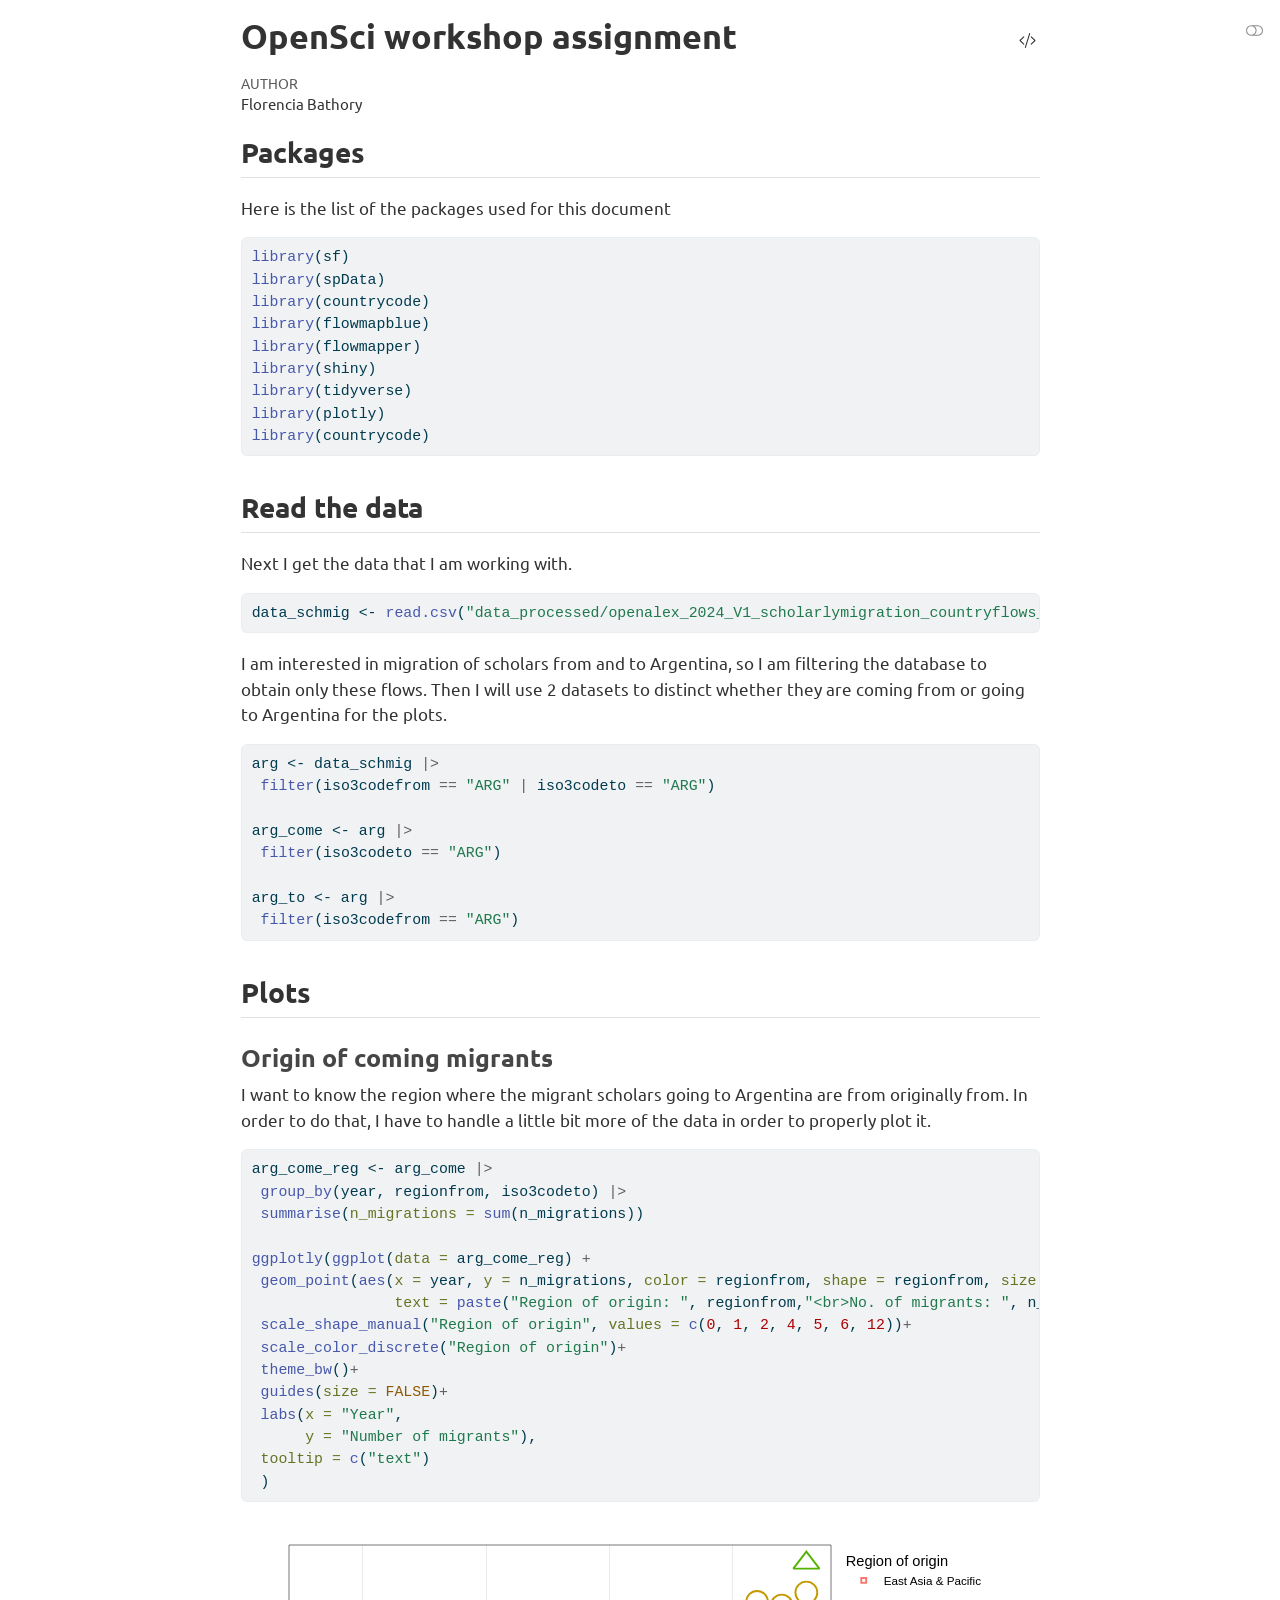
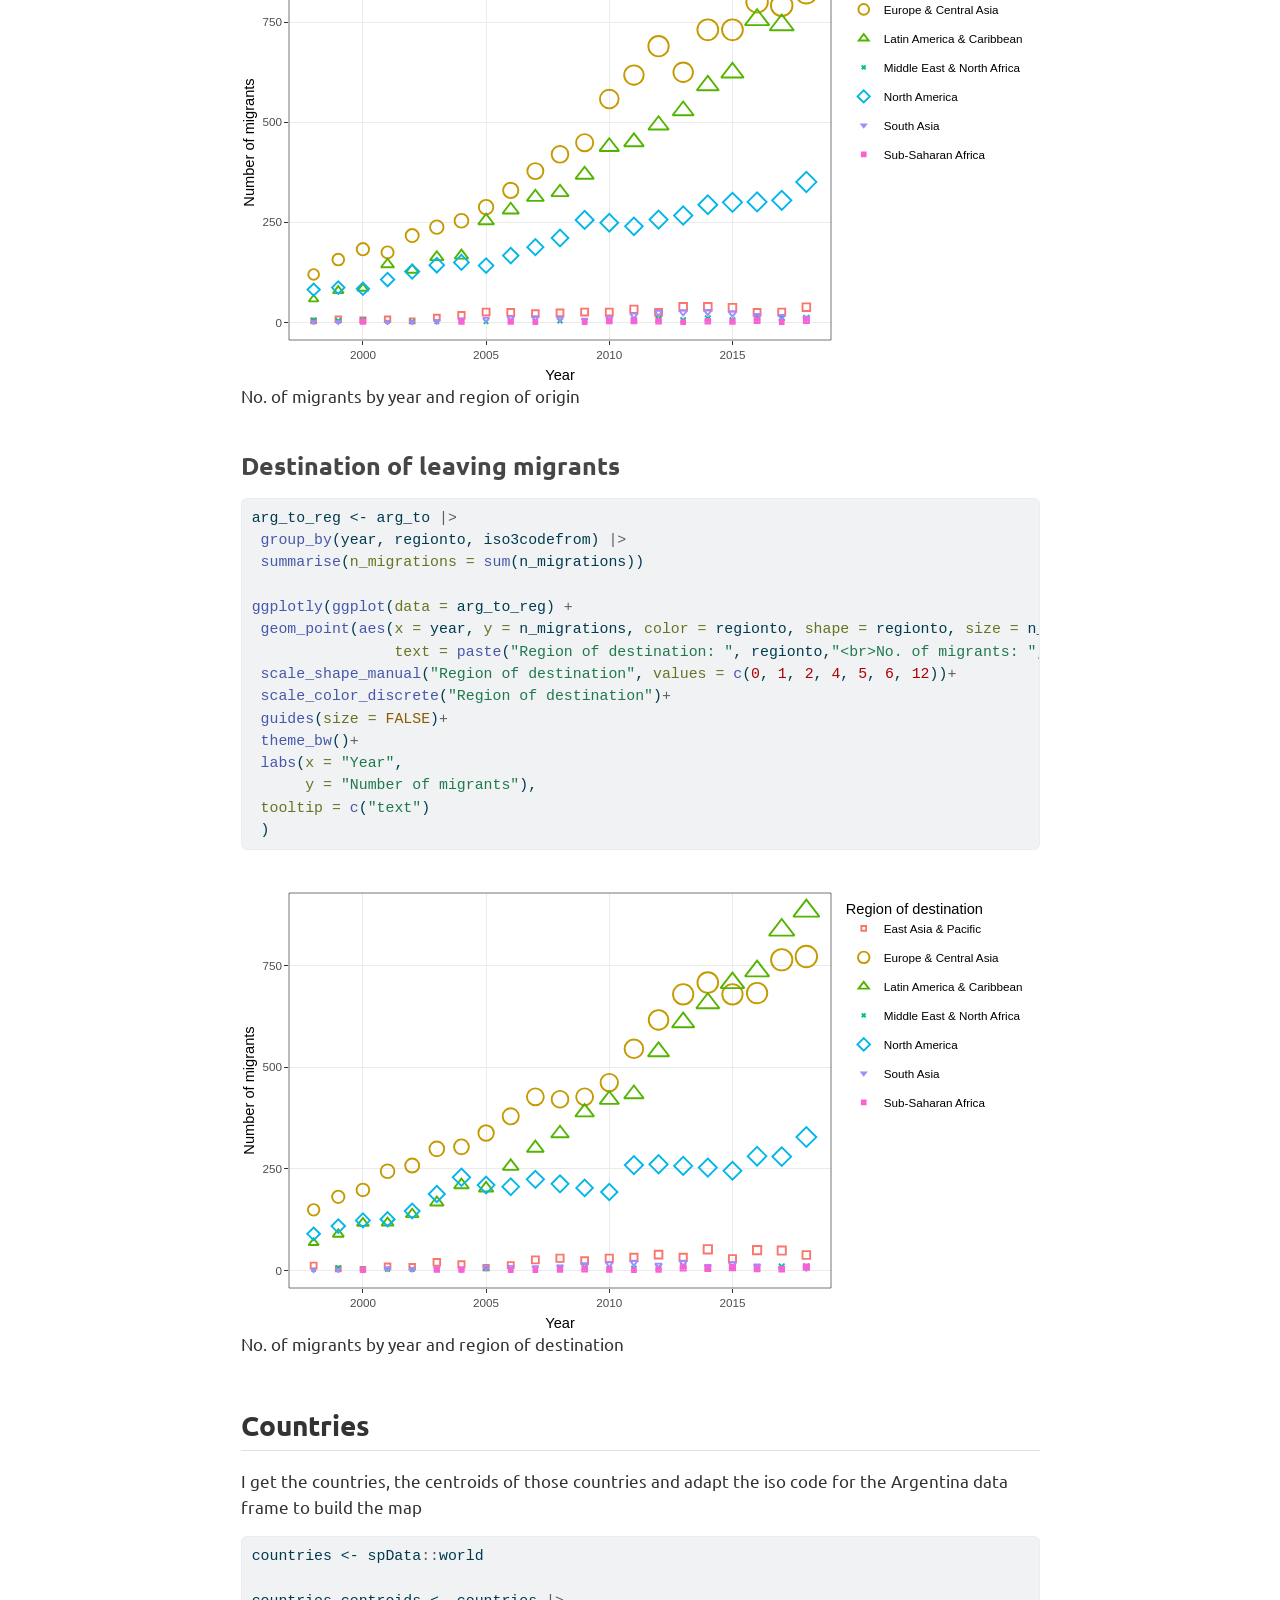
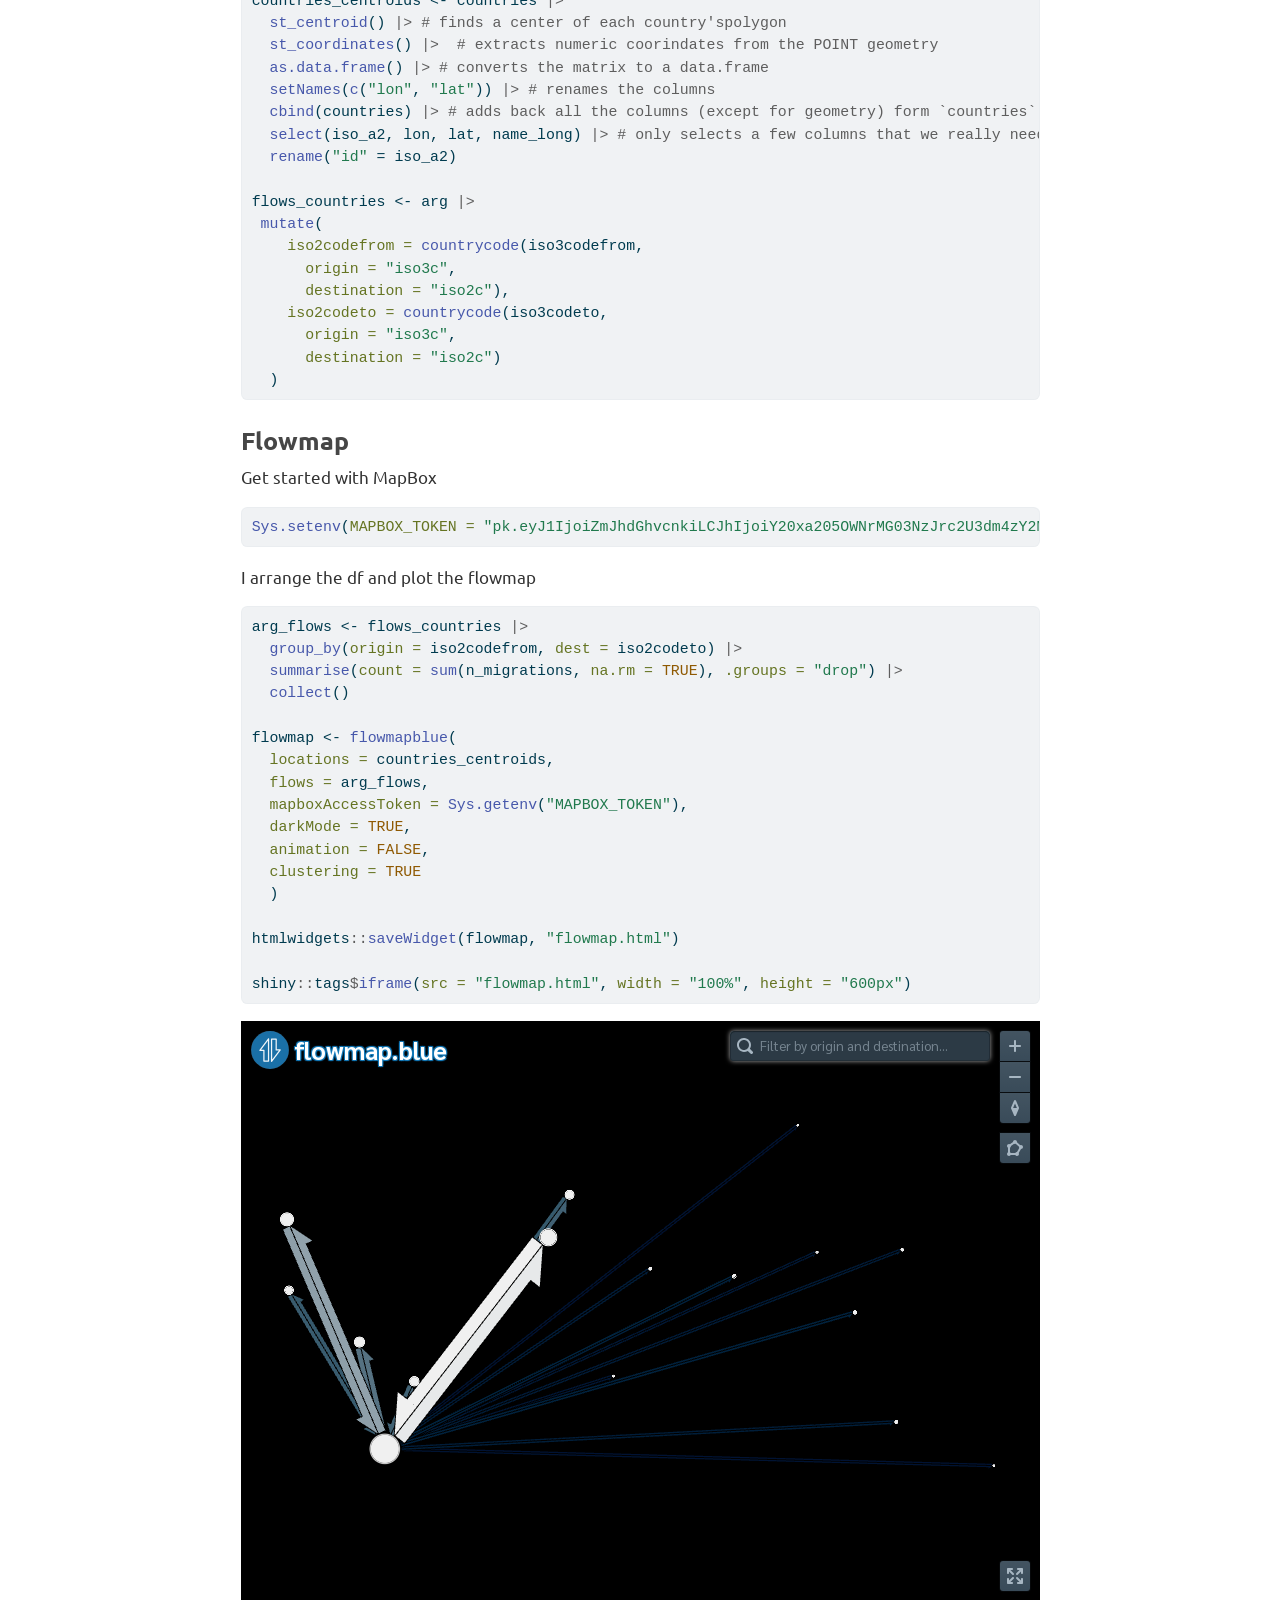
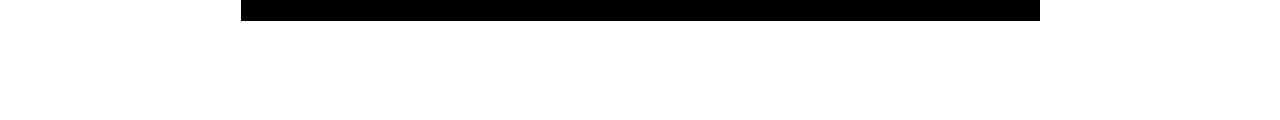
==== commit e90719b6: "first" ====
--- a/docs/index.html
+++ b/docs/index.html
@@ -6,7 +6,7 @@
 
 <meta name="viewport" content="width=device-width, initial-scale=1.0, user-scalable=yes">
 
-<meta name="author" content="Flor Bathory">
+<meta name="author" content="Florencia Bathory">
 
 <title>OpenSci workshop assignment</title>
 <style>
@@ -110,7 +110,7 @@
     <div>
     <div class="quarto-title-meta-heading">Author</div>
     <div class="quarto-title-meta-contents">
-             <p>Flor Bathory </p>
+             <p>Florencia Bathory </p>
           </div>
   </div>
     
@@ -178,8 +178,8 @@
 <span id="cb4-14"><a href="#cb4-14" aria-hidden="true" tabindex="-1"></a> <span class="at">tooltip =</span> <span class="fu">c</span>(<span class="st">"text"</span>)</span>
 <span id="cb4-15"><a href="#cb4-15" aria-hidden="true" tabindex="-1"></a> )</span></code><button title="Copy to Clipboard" class="code-copy-button"><i class="bi"></i></button></pre></div>
 <div class="cell-output-display">
-<div class="plotly html-widget html-fill-item" id="htmlwidget-556e95462f82ec4b9697" style="width:100%;height:464px;"></div>
-<script type="application/json" data-for="htmlwidget-556e95462f82ec4b9697">{"x":{"data":[{"x":[1998,2002],"y":[4,4],"text":"Region of origin:  East Asia & Pacific <br>No. of migrants:  4","type":"scatter","mode":"markers","marker":{"autocolorscale":false,"color":"rgba(248,118,109,1)","opacity":1,"size":4.8724061706448634,"symbol":"square-open","line":{"width":1.8897637795275593,"color":"rgba(248,118,109,1)"}},"hoveron":"points","name":"East Asia & Pacific","legendgroup":"East Asia & Pacific","showlegend":true,"xaxis":"x","yaxis":"y","hoverinfo":"text","frame":null},{"x":[2000],"y":[6],"text":"Region of origin:  East Asia & Pacific <br>No. of migrants:  6","type":"scatter","mode":"markers","marker":{"autocolorscale":false,"color":"rgba(248,118,109,1)","opacity":1,"size":5.1904277797595739,"symbol":"square-open","line":{"width":1.8897637795275593,"color":"rgba(248,118,109,1)"}},"hoveron":"points","name":"East Asia & Pacific","legendgroup":"East Asia & Pacific","showlegend":false,"xaxis":"x","yaxis":"y","hoverinfo":"text","frame":null},{"x":[1999,2001],"y":[8,8],"text":"Region of origin:  East Asia & Pacific <br>No. of migrants:  8","type":"scatter","mode":"markers","marker":{"autocolorscale":false,"color":"rgba(248,118,109,1)","opacity":1,"size":5.4489272133912028,"symbol":"square-open","line":{"width":1.8897637795275593,"color":"rgba(248,118,109,1)"}},"hoveron":"points","name":"East Asia & Pacific","legendgroup":"East Asia & Pacific","showlegend":false,"xaxis":"x","yaxis":"y","hoverinfo":"text","frame":null},{"x":[2003],"y":[12],"text":"Region of origin:  East Asia & Pacific <br>No. of migrants:  12","type":"scatter","mode":"markers","marker":{"autocolorscale":false,"color":"rgba(248,118,109,1)","opacity":1,"size":5.8722307755013832,"symbol":"square-open","line":{"width":1.8897637795275593,"color":"rgba(248,118,109,1)"}},"hoveron":"points","name":"East Asia & Pacific","legendgroup":"East Asia & Pacific","showlegend":false,"xaxis":"x","yaxis":"y","hoverinfo":"text","frame":null},{"x":[2004],"y":[18],"text":"Region of origin:  East Asia & Pacific <br>No. of migrants:  18","type":"scatter","mode":"markers","marker":{"autocolorscale":false,"color":"rgba(248,118,109,1)","opacity":1,"size":6.3810990209729344,"symbol":"square-open","line":{"width":1.8897637795275593,"color":"rgba(248,118,109,1)"}},"hoveron":"points","name":"East Asia & Pacific","legendgroup":"East Asia & Pacific","showlegend":false,"xaxis":"x","yaxis":"y","hoverinfo":"text","frame":null},{"x":[2007],"y":[22],"text":"Region of origin:  East Asia & Pacific <br>No. of migrants:  22","type":"scatter","mode":"markers","marker":{"autocolorscale":false,"color":"rgba(248,118,109,1)","opacity":1,"size":6.6710125785031362,"symbol":"square-open","line":{"width":1.8897637795275593,"color":"rgba(248,118,109,1)"}},"hoveron":"points","name":"East Asia & Pacific","legendgroup":"East Asia & Pacific","showlegend":false,"xaxis":"x","yaxis":"y","hoverinfo":"text","frame":null},{"x":[2008],"y":[24],"text":"Region of origin:  East Asia & Pacific <br>No. of migrants:  24","type":"scatter","mode":"markers","marker":{"autocolorscale":false,"color":"rgba(248,118,109,1)","opacity":1,"size":6.8055714104898364,"symbol":"square-open","line":{"width":1.8897637795275593,"color":"rgba(248,118,109,1)"}},"hoveron":"points","name":"East Asia & Pacific","legendgroup":"East Asia & Pacific","showlegend":false,"xaxis":"x","yaxis":"y","hoverinfo":"text","frame":null},{"x":[2006,2012,2016],"y":[25,25,25],"text":"Region of origin:  East Asia & Pacific <br>No. of migrants:  25","type":"scatter","mode":"markers","marker":{"autocolorscale":false,"color":"rgba(248,118,109,1)","opacity":1,"size":6.8706550681305103,"symbol":"square-open","line":{"width":1.8897637795275593,"color":"rgba(248,118,109,1)"}},"hoveron":"points","name":"East Asia & Pacific","legendgroup":"East Asia & Pacific","showlegend":false,"xaxis":"x","yaxis":"y","hoverinfo":"text","frame":null},{"x":[2005,2009,2010,2017],"y":[26,26,26,26],"text":"Region of origin:  East Asia & Pacific <br>No. of migrants:  26","type":"scatter","mode":"markers","marker":{"autocolorscale":false,"color":"rgba(248,118,109,1)","opacity":1,"size":6.9343963620197382,"symbol":"square-open","line":{"width":1.8897637795275593,"color":"rgba(248,118,109,1)"}},"hoveron":"points","name":"East Asia & Pacific","legendgroup":"East Asia & Pacific","showlegend":false,"xaxis":"x","yaxis":"y","hoverinfo":"text","frame":null},{"x":[2011],"y":[33],"text":"Region of origin:  East Asia & Pacific <br>No. of migrants:  33","type":"scatter","mode":"markers","marker":{"autocolorscale":false,"color":"rgba(248,118,109,1)","opacity":1,"size":7.3488541579833884,"symbol":"square-open","line":{"width":1.8897637795275593,"color":"rgba(248,118,109,1)"}},"hoveron":"points","name":"East Asia & Pacific","legendgroup":"East Asia & Pacific","showlegend":false,"xaxis":"x","yaxis":"y","hoverinfo":"text","frame":null},{"x":[2015],"y":[37],"text":"Region of origin:  East Asia & Pacific <br>No. of migrants:  37","type":"scatter","mode":"markers","marker":{"autocolorscale":false,"color":"rgba(248,118,109,1)","opacity":1,"size":7.5653701226126628,"symbol":"square-open","line":{"width":1.8897637795275593,"color":"rgba(248,118,109,1)"}},"hoveron":"points","name":"East Asia & Pacific","legendgroup":"East Asia & Pacific","showlegend":false,"xaxis":"x","yaxis":"y","hoverinfo":"text","frame":null},{"x":[2018],"y":[38],"text":"Region of origin:  East Asia & Pacific <br>No. of migrants:  38","type":"scatter","mode":"markers","marker":{"autocolorscale":false,"color":"rgba(248,118,109,1)","opacity":1,"size":7.6175911075911165,"symbol":"square-open","line":{"width":1.8897637795275593,"color":"rgba(248,118,109,1)"}},"hoveron":"points","name":"East Asia & Pacific","legendgroup":"East Asia & Pacific","showlegend":false,"xaxis":"x","yaxis":"y","hoverinfo":"text","frame":null},{"x":[2013,2014],"y":[39,39],"text":"Region of origin:  East Asia & Pacific <br>No. of migrants:  39","type":"scatter","mode":"markers","marker":{"autocolorscale":false,"color":"rgba(248,118,109,1)","opacity":1,"size":7.6691110443601342,"symbol":"square-open","line":{"width":1.8897637795275593,"color":"rgba(248,118,109,1)"}},"hoveron":"points","name":"East Asia & Pacific","legendgroup":"East Asia & Pacific","showlegend":false,"xaxis":"x","yaxis":"y","hoverinfo":"text","frame":null},{"x":[1998],"y":[120],"text":"Region of origin:  Europe & Central Asia <br>No. of migrants:  120","type":"scatter","mode":"markers","marker":{"autocolorscale":false,"color":"rgba(196,154,0,1)","opacity":1,"size":10.662638665252404,"symbol":"circle-open","line":{"width":1.8897637795275593,"color":"rgba(196,154,0,1)"}},"hoveron":"points","name":"Europe & Central Asia","legendgroup":"Europe & Central Asia","showlegend":true,"xaxis":"x","yaxis":"y","hoverinfo":"text","frame":null},{"x":[1999],"y":[157],"text":"Region of origin:  Europe & Central Asia <br>No. of migrants:  157","type":"scatter","mode":"markers","marker":{"autocolorscale":false,"color":"rgba(196,154,0,1)","opacity":1,"size":11.660387302944558,"symbol":"circle-open","line":{"width":1.8897637795275593,"color":"rgba(196,154,0,1)"}},"hoveron":"points","name":"Europe & Central Asia","legendgroup":"Europe & Central Asia","showlegend":false,"xaxis":"x","yaxis":"y","hoverinfo":"text","frame":null},{"x":[2001],"y":[175],"text":"Region of origin:  Europe & Central Asia <br>No. of migrants:  175","type":"scatter","mode":"markers","marker":{"autocolorscale":false,"color":"rgba(196,154,0,1)","opacity":1,"size":12.102643097174189,"symbol":"circle-open","line":{"width":1.8897637795275593,"color":"rgba(196,154,0,1)"}},"hoveron":"points","name":"Europe & Central Asia","legendgroup":"Europe & Central Asia","showlegend":false,"xaxis":"x","yaxis":"y","hoverinfo":"text","frame":null},{"x":[2000],"y":[183],"text":"Region of origin:  Europe & Central Asia <br>No. of migrants:  183","type":"scatter","mode":"markers","marker":{"autocolorscale":false,"color":"rgba(196,154,0,1)","opacity":1,"size":12.291828972499859,"symbol":"circle-open","line":{"width":1.8897637795275593,"color":"rgba(196,154,0,1)"}},"hoveron":"points","name":"Europe & Central Asia","legendgroup":"Europe & Central Asia","showlegend":false,"xaxis":"x","yaxis":"y","hoverinfo":"text","frame":null},{"x":[2002],"y":[217],"text":"Region of origin:  Europe & Central Asia <br>No. of migrants:  217","type":"scatter","mode":"markers","marker":{"autocolorscale":false,"color":"rgba(196,154,0,1)","opacity":1,"size":13.052910086281294,"symbol":"circle-open","line":{"width":1.8897637795275593,"color":"rgba(196,154,0,1)"}},"hoveron":"points","name":"Europe & Central Asia","legendgroup":"Europe & Central Asia","showlegend":false,"xaxis":"x","yaxis":"y","hoverinfo":"text","frame":null},{"x":[2003],"y":[238],"text":"Region of origin:  Europe & Central Asia <br>No. of migrants:  238","type":"scatter","mode":"markers","marker":{"autocolorscale":false,"color":"rgba(196,154,0,1)","opacity":1,"size":13.493245133390705,"symbol":"circle-open","line":{"width":1.8897637795275593,"color":"rgba(196,154,0,1)"}},"hoveron":"points","name":"Europe & Central Asia","legendgroup":"Europe & Central Asia","showlegend":false,"xaxis":"x","yaxis":"y","hoverinfo":"text","frame":null},{"x":[2004],"y":[254],"text":"Region of origin:  Europe & Central Asia <br>No. of migrants:  254","type":"scatter","mode":"markers","marker":{"autocolorscale":false,"color":"rgba(196,154,0,1)","opacity":1,"size":13.815779613426034,"symbol":"circle-open","line":{"width":1.8897637795275593,"color":"rgba(196,154,0,1)"}},"hoveron":"points","name":"Europe & Central Asia","legendgroup":"Europe & Central Asia","showlegend":false,"xaxis":"x","yaxis":"y","hoverinfo":"text","frame":null},{"x":[2005],"y":[288],"text":"Region of origin:  Europe & Central Asia <br>No. of migrants:  288","type":"scatter","mode":"markers","marker":{"autocolorscale":false,"color":"rgba(196,154,0,1)","opacity":1,"size":14.468900947696513,"symbol":"circle-open","line":{"width":1.8897637795275593,"color":"rgba(196,154,0,1)"}},"hoveron":"points","name":"Europe & Central Asia","legendgroup":"Europe & Central Asia","showlegend":false,"xaxis":"x","yaxis":"y","hoverinfo":"text","frame":null},{"x":[2006],"y":[330],"text":"Region of origin:  Europe & Central Asia <br>No. of migrants:  330","type":"scatter","mode":"markers","marker":{"autocolorscale":false,"color":"rgba(196,154,0,1)","opacity":1,"size":15.224354979212203,"symbol":"circle-open","line":{"width":1.8897637795275593,"color":"rgba(196,154,0,1)"}},"hoveron":"points","name":"Europe & Central Asia","legendgroup":"Europe & Central Asia","showlegend":false,"xaxis":"x","yaxis":"y","hoverinfo":"text","frame":null},{"x":[2007],"y":[378],"text":"Region of origin:  Europe & Central Asia <br>No. of migrants:  378","type":"scatter","mode":"markers","marker":{"autocolorscale":false,"color":"rgba(196,154,0,1)","opacity":1,"size":16.030821908302659,"symbol":"circle-open","line":{"width":1.8897637795275593,"color":"rgba(196,154,0,1)"}},"hoveron":"points","name":"Europe & Central Asia","legendgroup":"Europe & Central Asia","showlegend":false,"xaxis":"x","yaxis":"y","hoverinfo":"text","frame":null},{"x":[2008],"y":[420],"text":"Region of origin:  Europe & Central Asia <br>No. of migrants:  420","type":"scatter","mode":"markers","marker":{"autocolorscale":false,"color":"rgba(196,154,0,1)","opacity":1,"size":16.69523832026719,"symbol":"circle-open","line":{"width":1.8897637795275593,"color":"rgba(196,154,0,1)"}},"hoveron":"points","name":"Europe & Central Asia","legendgroup":"Europe & Central Asia","showlegend":false,"xaxis":"x","yaxis":"y","hoverinfo":"text","frame":null},{"x":[2009],"y":[449],"text":"Region of origin:  Europe & Central Asia <br>No. of migrants:  449","type":"scatter","mode":"markers","marker":{"autocolorscale":false,"color":"rgba(196,154,0,1)","opacity":1,"size":17.134724793743789,"symbol":"circle-open","line":{"width":1.8897637795275593,"color":"rgba(196,154,0,1)"}},"hoveron":"points","name":"Europe & Central Asia","legendgroup":"Europe & Central Asia","showlegend":false,"xaxis":"x","yaxis":"y","hoverinfo":"text","frame":null},{"x":[2010],"y":[558],"text":"Region of origin:  Europe & Central Asia <br>No. of migrants:  558","type":"scatter","mode":"markers","marker":{"autocolorscale":false,"color":"rgba(196,154,0,1)","opacity":1,"size":18.671043022973642,"symbol":"circle-open","line":{"width":1.8897637795275593,"color":"rgba(196,154,0,1)"}},"hoveron":"points","name":"Europe & Central Asia","legendgroup":"Europe & Central Asia","showlegend":false,"xaxis":"x","yaxis":"y","hoverinfo":"text","frame":null},{"x":[2011],"y":[618],"text":"Region of origin:  Europe & Central Asia <br>No. of migrants:  618","type":"scatter","mode":"markers","marker":{"autocolorscale":false,"color":"rgba(196,154,0,1)","opacity":1,"size":19.452590629352869,"symbol":"circle-open","line":{"width":1.8897637795275593,"color":"rgba(196,154,0,1)"}},"hoveron":"points","name":"Europe & Central Asia","legendgroup":"Europe & Central Asia","showlegend":false,"xaxis":"x","yaxis":"y","hoverinfo":"text","frame":null},{"x":[2013],"y":[625],"text":"Region of origin:  Europe & Central Asia <br>No. of migrants:  625","type":"scatter","mode":"markers","marker":{"autocolorscale":false,"color":"rgba(196,154,0,1)","opacity":1,"size":19.541247046833998,"symbol":"circle-open","line":{"width":1.8897637795275593,"color":"rgba(196,154,0,1)"}},"hoveron":"points","name":"Europe & Central Asia","legendgroup":"Europe & Central Asia","showlegend":false,"xaxis":"x","yaxis":"y","hoverinfo":"text","frame":null},{"x":[2012],"y":[690],"text":"Region of origin:  Europe & Central Asia <br>No. of migrants:  690","type":"scatter","mode":"markers","marker":{"autocolorscale":false,"color":"rgba(196,154,0,1)","opacity":1,"size":20.341837598346711,"symbol":"circle-open","line":{"width":1.8897637795275593,"color":"rgba(196,154,0,1)"}},"hoveron":"points","name":"Europe & Central Asia","legendgroup":"Europe & Central Asia","showlegend":false,"xaxis":"x","yaxis":"y","hoverinfo":"text","frame":null},{"x":[2014,2015],"y":[731,731],"text":"Region of origin:  Europe & Central Asia <br>No. of migrants:  731","type":"scatter","mode":"markers","marker":{"autocolorscale":false,"color":"rgba(196,154,0,1)","opacity":1,"size":20.827499789981786,"symbol":"circle-open","line":{"width":1.8897637795275593,"color":"rgba(196,154,0,1)"}},"hoveron":"points","name":"Europe & Central Asia","legendgroup":"Europe & Central Asia","showlegend":false,"xaxis":"x","yaxis":"y","hoverinfo":"text","frame":null},{"x":[2017],"y":[792],"text":"Region of origin:  Europe & Central Asia <br>No. of migrants:  792","type":"scatter","mode":"markers","marker":{"autocolorscale":false,"color":"rgba(196,154,0,1)","opacity":1,"size":21.52548930437651,"symbol":"circle-open","line":{"width":1.8897637795275593,"color":"rgba(196,154,0,1)"}},"hoveron":"points","name":"Europe & Central Asia","legendgroup":"Europe & Central Asia","showlegend":false,"xaxis":"x","yaxis":"y","hoverinfo":"text","frame":null},{"x":[2016],"y":[801],"text":"Region of origin:  Europe & Central Asia <br>No. of migrants:  801","type":"scatter","mode":"markers","marker":{"autocolorscale":false,"color":"rgba(196,154,0,1)","opacity":1,"size":21.626160553696465,"symbol":"circle-open","line":{"width":1.8897637795275593,"color":"rgba(196,154,0,1)"}},"hoveron":"points","name":"Europe & Central Asia","legendgroup":"Europe & Central Asia","showlegend":false,"xaxis":"x","yaxis":"y","hoverinfo":"text","frame":null},{"x":[2018],"y":[824],"text":"Region of origin:  Europe & Central Asia <br>No. of migrants:  824","type":"scatter","mode":"markers","marker":{"autocolorscale":false,"color":"rgba(196,154,0,1)","opacity":1,"size":21.880888022739253,"symbol":"circle-open","line":{"width":1.8897637795275593,"color":"rgba(196,154,0,1)"}},"hoveron":"points","name":"Europe & Central Asia","legendgroup":"Europe & Central Asia","showlegend":false,"xaxis":"x","yaxis":"y","hoverinfo":"text","frame":null},{"x":[1998],"y":[58],"text":"Region of origin:  Latin America & Caribbean  <br>No. of migrants:  58","type":"scatter","mode":"markers","marker":{"autocolorscale":false,"color":"rgba(83,180,0,1)","opacity":1,"size":8.5432749845318572,"symbol":"triangle-up-open","line":{"width":1.8897637795275593,"color":"rgba(83,180,0,1)"}},"hoveron":"points","name":"Latin America & Caribbean ","legendgroup":"Latin America & Caribbean ","showlegend":true,"xaxis":"x","yaxis":"y","hoverinfo":"text","frame":null},{"x":[1999],"y":[79],"text":"Region of origin:  Latin America & Caribbean  <br>No. of migrants:  79","type":"scatter","mode":"markers","marker":{"autocolorscale":false,"color":"rgba(83,180,0,1)","opacity":1,"size":9.3521369255394191,"symbol":"triangle-up-open","line":{"width":1.8897637795275593,"color":"rgba(83,180,0,1)"}},"hoveron":"points","name":"Latin America & Caribbean ","legendgroup":"Latin America & Caribbean ","showlegend":false,"xaxis":"x","yaxis":"y","hoverinfo":"text","frame":null},{"x":[2000],"y":[85],"text":"Region of origin:  Latin America & Caribbean  <br>No. of migrants:  85","type":"scatter","mode":"markers","marker":{"autocolorscale":false,"color":"rgba(83,180,0,1)","opacity":1,"size":9.5624975979511539,"symbol":"triangle-up-open","line":{"width":1.8897637795275593,"color":"rgba(83,180,0,1)"}},"hoveron":"points","name":"Latin America & Caribbean ","legendgroup":"Latin America & Caribbean ","showlegend":false,"xaxis":"x","yaxis":"y","hoverinfo":"text","frame":null},{"x":[2002],"y":[131],"text":"Region of origin:  Latin America & Caribbean  <br>No. of migrants:  131","type":"scatter","mode":"markers","marker":{"autocolorscale":false,"color":"rgba(83,180,0,1)","opacity":1,"size":10.973735316159509,"symbol":"triangle-up-open","line":{"width":1.8897637795275593,"color":"rgba(83,180,0,1)"}},"hoveron":"points","name":"Latin America & Caribbean ","legendgroup":"Latin America & Caribbean ","showlegend":false,"xaxis":"x","yaxis":"y","hoverinfo":"text","frame":null},{"x":[2001],"y":[145],"text":"Region of origin:  Latin America & Caribbean  <br>No. of migrants:  145","type":"scatter","mode":"markers","marker":{"autocolorscale":false,"color":"rgba(83,180,0,1)","opacity":1,"size":11.351212686170205,"symbol":"triangle-up-open","line":{"width":1.8897637795275593,"color":"rgba(83,180,0,1)"}},"hoveron":"points","name":"Latin America & Caribbean ","legendgroup":"Latin America & Caribbean ","showlegend":false,"xaxis":"x","yaxis":"y","hoverinfo":"text","frame":null},{"x":[2003],"y":[163],"text":"Region of origin:  Latin America & Caribbean  <br>No. of migrants:  163","type":"scatter","mode":"markers","marker":{"autocolorscale":false,"color":"rgba(83,180,0,1)","opacity":1,"size":11.810512406643726,"symbol":"triangle-up-open","line":{"width":1.8897637795275593,"color":"rgba(83,180,0,1)"}},"hoveron":"points","name":"Latin America & Caribbean ","legendgroup":"Latin America & Caribbean ","showlegend":false,"xaxis":"x","yaxis":"y","hoverinfo":"text","frame":null},{"x":[2004],"y":[167],"text":"Region of origin:  Latin America & Caribbean  <br>No. of migrants:  167","type":"scatter","mode":"markers","marker":{"autocolorscale":false,"color":"rgba(83,180,0,1)","opacity":1,"size":11.909055784507375,"symbol":"triangle-up-open","line":{"width":1.8897637795275593,"color":"rgba(83,180,0,1)"}},"hoveron":"points","name":"Latin America & Caribbean ","legendgroup":"Latin America & Caribbean ","showlegend":false,"xaxis":"x","yaxis":"y","hoverinfo":"text","frame":null},{"x":[2005],"y":[254],"text":"Region of origin:  Latin America & Caribbean  <br>No. of migrants:  254","type":"scatter","mode":"markers","marker":{"autocolorscale":false,"color":"rgba(83,180,0,1)","opacity":1,"size":13.815779613426034,"symbol":"triangle-up-open","line":{"width":1.8897637795275593,"color":"rgba(83,180,0,1)"}},"hoveron":"points","name":"Latin America & Caribbean ","legendgroup":"Latin America & Caribbean ","showlegend":false,"xaxis":"x","yaxis":"y","hoverinfo":"text","frame":null},{"x":[2006],"y":[281],"text":"Region of origin:  Latin America & Caribbean  <br>No. of migrants:  281","type":"scatter","mode":"markers","marker":{"autocolorscale":false,"color":"rgba(83,180,0,1)","opacity":1,"size":14.33773802465474,"symbol":"triangle-up-open","line":{"width":1.8897637795275593,"color":"rgba(83,180,0,1)"}},"hoveron":"points","name":"Latin America & Caribbean ","legendgroup":"Latin America & Caribbean ","showlegend":false,"xaxis":"x","yaxis":"y","hoverinfo":"text","frame":null},{"x":[2007],"y":[313],"text":"Region of origin:  Latin America & Caribbean  <br>No. of migrants:  313","type":"scatter","mode":"markers","marker":{"autocolorscale":false,"color":"rgba(83,180,0,1)","opacity":1,"size":14.924746292023721,"symbol":"triangle-up-open","line":{"width":1.8897637795275593,"color":"rgba(83,180,0,1)"}},"hoveron":"points","name":"Latin America & Caribbean ","legendgroup":"Latin America & Caribbean ","showlegend":false,"xaxis":"x","yaxis":"y","hoverinfo":"text","frame":null},{"x":[2008],"y":[325],"text":"Region of origin:  Latin America & Caribbean  <br>No. of migrants:  325","type":"scatter","mode":"markers","marker":{"autocolorscale":false,"color":"rgba(83,180,0,1)","opacity":1,"size":15.13705524972775,"symbol":"triangle-up-open","line":{"width":1.8897637795275593,"color":"rgba(83,180,0,1)"}},"hoveron":"points","name":"Latin America & Caribbean ","legendgroup":"Latin America & Caribbean ","showlegend":false,"xaxis":"x","yaxis":"y","hoverinfo":"text","frame":null},{"x":[2009],"y":[369],"text":"Region of origin:  Latin America & Caribbean  <br>No. of migrants:  369","type":"scatter","mode":"markers","marker":{"autocolorscale":false,"color":"rgba(83,180,0,1)","opacity":1,"size":15.88370296479399,"symbol":"triangle-up-open","line":{"width":1.8897637795275593,"color":"rgba(83,180,0,1)"}},"hoveron":"points","name":"Latin America & Caribbean ","legendgroup":"Latin America & Caribbean ","showlegend":false,"xaxis":"x","yaxis":"y","hoverinfo":"text","frame":null},{"x":[2010],"y":[439],"text":"Region of origin:  Latin America & Caribbean  <br>No. of migrants:  439","type":"scatter","mode":"markers","marker":{"autocolorscale":false,"color":"rgba(83,180,0,1)","opacity":1,"size":16.984830066452218,"symbol":"triangle-up-open","line":{"width":1.8897637795275593,"color":"rgba(83,180,0,1)"}},"hoveron":"points","name":"Latin America & Caribbean ","legendgroup":"Latin America & Caribbean ","showlegend":false,"xaxis":"x","yaxis":"y","hoverinfo":"text","frame":null},{"x":[2011],"y":[451],"text":"Region of origin:  Latin America & Caribbean  <br>No. of migrants:  451","type":"scatter","mode":"markers","marker":{"autocolorscale":false,"color":"rgba(83,180,0,1)","opacity":1,"size":17.16450230503613,"symbol":"triangle-up-open","line":{"width":1.8897637795275593,"color":"rgba(83,180,0,1)"}},"hoveron":"points","name":"Latin America & Caribbean ","legendgroup":"Latin America & Caribbean ","showlegend":false,"xaxis":"x","yaxis":"y","hoverinfo":"text","frame":null},{"x":[2012],"y":[493],"text":"Region of origin:  Latin America & Caribbean  <br>No. of migrants:  493","type":"scatter","mode":"markers","marker":{"autocolorscale":false,"color":"rgba(83,180,0,1)","opacity":1,"size":17.775202611939633,"symbol":"triangle-up-open","line":{"width":1.8897637795275593,"color":"rgba(83,180,0,1)"}},"hoveron":"points","name":"Latin America & Caribbean ","legendgroup":"Latin America & Caribbean ","showlegend":false,"xaxis":"x","yaxis":"y","hoverinfo":"text","frame":null},{"x":[2013],"y":[529],"text":"Region of origin:  Latin America & Caribbean  <br>No. of migrants:  529","type":"scatter","mode":"markers","marker":{"autocolorscale":false,"color":"rgba(83,180,0,1)","opacity":1,"size":18.278200743246082,"symbol":"triangle-up-open","line":{"width":1.8897637795275593,"color":"rgba(83,180,0,1)"}},"hoveron":"points","name":"Latin America & Caribbean ","legendgroup":"Latin America & Caribbean ","showlegend":false,"xaxis":"x","yaxis":"y","hoverinfo":"text","frame":null},{"x":[2014],"y":[592],"text":"Region of origin:  Latin America & Caribbean  <br>No. of migrants:  592","type":"scatter","mode":"markers","marker":{"autocolorscale":false,"color":"rgba(83,180,0,1)","opacity":1,"size":19.11880984197354,"symbol":"triangle-up-open","line":{"width":1.8897637795275593,"color":"rgba(83,180,0,1)"}},"hoveron":"points","name":"Latin America & Caribbean ","legendgroup":"Latin America & Caribbean ","showlegend":false,"xaxis":"x","yaxis":"y","hoverinfo":"text","frame":null},{"x":[2015],"y":[624],"text":"Region of origin:  Latin America & Caribbean  <br>No. of migrants:  624","type":"scatter","mode":"markers","marker":{"autocolorscale":false,"color":"rgba(83,180,0,1)","opacity":1,"size":19.528612399923546,"symbol":"triangle-up-open","line":{"width":1.8897637795275593,"color":"rgba(83,180,0,1)"}},"hoveron":"points","name":"Latin America & Caribbean ","legendgroup":"Latin America & Caribbean ","showlegend":false,"xaxis":"x","yaxis":"y","hoverinfo":"text","frame":null},{"x":[2017],"y":[743],"text":"Region of origin:  Latin America & Caribbean  <br>No. of migrants:  743","type":"scatter","mode":"markers","marker":{"autocolorscale":false,"color":"rgba(83,180,0,1)","opacity":1,"size":20.967048957590979,"symbol":"triangle-up-open","line":{"width":1.8897637795275593,"color":"rgba(83,180,0,1)"}},"hoveron":"points","name":"Latin America & Caribbean ","legendgroup":"Latin America & Caribbean ","showlegend":false,"xaxis":"x","yaxis":"y","hoverinfo":"text","frame":null},{"x":[2016],"y":[756],"text":"Region of origin:  Latin America & Caribbean  <br>No. of migrants:  756","type":"scatter","mode":"markers","marker":{"autocolorscale":false,"color":"rgba(83,180,0,1)","opacity":1,"size":21.116959731968336,"symbol":"triangle-up-open","line":{"width":1.8897637795275593,"color":"rgba(83,180,0,1)"}},"hoveron":"points","name":"Latin America & Caribbean ","legendgroup":"Latin America & Caribbean ","showlegend":false,"xaxis":"x","yaxis":"y","hoverinfo":"text","frame":null},{"x":[2018],"y":[898],"text":"Region of origin:  Latin America & Caribbean  <br>No. of migrants:  898","type":"scatter","mode":"markers","marker":{"autocolorscale":false,"color":"rgba(83,180,0,1)","opacity":1,"size":22.677165354330711,"symbol":"triangle-up-open","line":{"width":1.8897637795275593,"color":"rgba(83,180,0,1)"}},"hoveron":"points","name":"Latin America & Caribbean ","legendgroup":"Latin America & Caribbean ","showlegend":false,"xaxis":"x","yaxis":"y","hoverinfo":"text","frame":null},{"x":[2001],"y":[1],"text":"Region of origin:  Middle East & North Africa <br>No. of migrants:  1","type":"scatter","mode":"markers","marker":{"autocolorscale":false,"color":"rgba(0,192,148,1)","opacity":1,"size":3.7795275590551185,"symbol":"x-thin-open","line":{"width":1.8897637795275593,"color":"rgba(0,192,148,1)"}},"hoveron":"points","name":"Middle East & North Africa","legendgroup":"Middle East & North Africa","showlegend":true,"xaxis":"x","yaxis":"y","hoverinfo":"text","frame":null},{"x":[2002,2003,2005],"y":[2,2,2],"text":"Region of origin:  Middle East & North Africa <br>No. of migrants:  2","type":"scatter","mode":"markers","marker":{"autocolorscale":false,"color":"rgba(0,192,148,1)","opacity":1,"size":4.4105013196480423,"symbol":"x-thin-open","line":{"width":1.8897637795275593,"color":"rgba(0,192,148,1)"}},"hoveron":"points","name":"Middle East & North Africa","legendgroup":"Middle East & North Africa","showlegend":false,"xaxis":"x","yaxis":"y","hoverinfo":"text","frame":null},{"x":[2010],"y":[3],"text":"Region of origin:  Middle East & North Africa <br>No. of migrants:  3","type":"scatter","mode":"markers","marker":{"autocolorscale":false,"color":"rgba(0,192,148,1)","opacity":1,"size":4.6718592087871853,"symbol":"x-thin-open","line":{"width":1.8897637795275593,"color":"rgba(0,192,148,1)"}},"hoveron":"points","name":"Middle East & North Africa","legendgroup":"Middle East & North Africa","showlegend":false,"xaxis":"x","yaxis":"y","hoverinfo":"text","frame":null},{"x":[1999,2004,2006,2007,2008,2009],"y":[4,4,4,4,4,4],"text":"Region of origin:  Middle East & North Africa <br>No. of migrants:  4","type":"scatter","mode":"markers","marker":{"autocolorscale":false,"color":"rgba(0,192,148,1)","opacity":1,"size":4.8724061706448634,"symbol":"x-thin-open","line":{"width":1.8897637795275593,"color":"rgba(0,192,148,1)"}},"hoveron":"points","name":"Middle East & North Africa","legendgroup":"Middle East & North Africa","showlegend":false,"xaxis":"x","yaxis":"y","hoverinfo":"text","frame":null},{"x":[1998],"y":[5],"text":"Region of origin:  Middle East & North Africa <br>No. of migrants:  5","type":"scatter","mode":"markers","marker":{"autocolorscale":false,"color":"rgba(0,192,148,1)","opacity":1,"size":5.0414750802409669,"symbol":"x-thin-open","line":{"width":1.8897637795275593,"color":"rgba(0,192,148,1)"}},"hoveron":"points","name":"Middle East & North Africa","legendgroup":"Middle East & North Africa","showlegend":false,"xaxis":"x","yaxis":"y","hoverinfo":"text","frame":null},{"x":[2000,2011,2013,2015],"y":[6,6,6,6],"text":"Region of origin:  Middle East & North Africa <br>No. of migrants:  6","type":"scatter","mode":"markers","marker":{"autocolorscale":false,"color":"rgba(0,192,148,1)","opacity":1,"size":5.1904277797595739,"symbol":"x-thin-open","line":{"width":1.8897637795275593,"color":"rgba(0,192,148,1)"}},"hoveron":"points","name":"Middle East & North Africa","legendgroup":"Middle East & North Africa","showlegend":false,"xaxis":"x","yaxis":"y","hoverinfo":"text","frame":null},{"x":[2012],"y":[8],"text":"Region of origin:  Middle East & North Africa <br>No. of migrants:  8","type":"scatter","mode":"markers","marker":{"autocolorscale":false,"color":"rgba(0,192,148,1)","opacity":1,"size":5.4489272133912028,"symbol":"x-thin-open","line":{"width":1.8897637795275593,"color":"rgba(0,192,148,1)"}},"hoveron":"points","name":"Middle East & North Africa","legendgroup":"Middle East & North Africa","showlegend":false,"xaxis":"x","yaxis":"y","hoverinfo":"text","frame":null},{"x":[2014],"y":[10],"text":"Region of origin:  Middle East & North Africa <br>No. of migrants:  10","type":"scatter","mode":"markers","marker":{"autocolorscale":false,"color":"rgba(0,192,148,1)","opacity":1,"size":5.6724488408338916,"symbol":"x-thin-open","line":{"width":1.8897637795275593,"color":"rgba(0,192,148,1)"}},"hoveron":"points","name":"Middle East & North Africa","legendgroup":"Middle East & North Africa","showlegend":false,"xaxis":"x","yaxis":"y","hoverinfo":"text","frame":null},{"x":[2018],"y":[11],"text":"Region of origin:  Middle East & North Africa <br>No. of migrants:  11","type":"scatter","mode":"markers","marker":{"autocolorscale":false,"color":"rgba(0,192,148,1)","opacity":1,"size":5.7748417863305539,"symbol":"x-thin-open","line":{"width":1.8897637795275593,"color":"rgba(0,192,148,1)"}},"hoveron":"points","name":"Middle East & North Africa","legendgroup":"Middle East & North Africa","showlegend":false,"xaxis":"x","yaxis":"y","hoverinfo":"text","frame":null},{"x":[2016,2017],"y":[12,12],"text":"Region of origin:  Middle East & North Africa <br>No. of migrants:  12","type":"scatter","mode":"markers","marker":{"autocolorscale":false,"color":"rgba(0,192,148,1)","opacity":1,"size":5.8722307755013832,"symbol":"x-thin-open","line":{"width":1.8897637795275593,"color":"rgba(0,192,148,1)"}},"hoveron":"points","name":"Middle East & North Africa","legendgroup":"Middle East & North Africa","showlegend":false,"xaxis":"x","yaxis":"y","hoverinfo":"text","frame":null},{"x":[1998],"y":[82],"text":"Region of origin:  North America <br>No. of migrants:  82","type":"scatter","mode":"markers","marker":{"autocolorscale":false,"color":"rgba(0,182,235,1)","opacity":1,"size":9.4582914043914332,"symbol":"diamond-open","line":{"width":1.8897637795275593,"color":"rgba(0,182,235,1)"}},"hoveron":"points","name":"North America","legendgroup":"North America","showlegend":true,"xaxis":"x","yaxis":"y","hoverinfo":"text","frame":null},{"x":[2000],"y":[84],"text":"Region of origin:  North America <br>No. of migrants:  84","type":"scatter","mode":"markers","marker":{"autocolorscale":false,"color":"rgba(0,182,235,1)","opacity":1,"size":9.5279720951198499,"symbol":"diamond-open","line":{"width":1.8897637795275593,"color":"rgba(0,182,235,1)"}},"hoveron":"points","name":"North America","legendgroup":"North America","showlegend":false,"xaxis":"x","yaxis":"y","hoverinfo":"text","frame":null},{"x":[1999],"y":[87],"text":"Region of origin:  North America <br>No. of migrants:  87","type":"scatter","mode":"markers","marker":{"autocolorscale":false,"color":"rgba(0,182,235,1)","opacity":1,"size":9.6309374954621347,"symbol":"diamond-open","line":{"width":1.8897637795275593,"color":"rgba(0,182,235,1)"}},"hoveron":"points","name":"North America","legendgroup":"North America","showlegend":false,"xaxis":"x","yaxis":"y","hoverinfo":"text","frame":null},{"x":[2001],"y":[107],"text":"Region of origin:  North America <br>No. of migrants:  107","type":"scatter","mode":"markers","marker":{"autocolorscale":false,"color":"rgba(0,182,235,1)","opacity":1,"size":10.275800026787541,"symbol":"diamond-open","line":{"width":1.8897637795275593,"color":"rgba(0,182,235,1)"}},"hoveron":"points","name":"North America","legendgroup":"North America","showlegend":false,"xaxis":"x","yaxis":"y","hoverinfo":"text","frame":null},{"x":[2002],"y":[127],"text":"Region of origin:  North America <br>No. of migrants:  127","type":"scatter","mode":"markers","marker":{"autocolorscale":false,"color":"rgba(0,182,235,1)","opacity":1,"size":10.862190455604258,"symbol":"diamond-open","line":{"width":1.8897637795275593,"color":"rgba(0,182,235,1)"}},"hoveron":"points","name":"North America","legendgroup":"North America","showlegend":false,"xaxis":"x","yaxis":"y","hoverinfo":"text","frame":null},{"x":[2005],"y":[142],"text":"Region of origin:  North America <br>No. of migrants:  142","type":"scatter","mode":"markers","marker":{"autocolorscale":false,"color":"rgba(0,182,235,1)","opacity":1,"size":11.271925840280263,"symbol":"diamond-open","line":{"width":1.8897637795275593,"color":"rgba(0,182,235,1)"}},"hoveron":"points","name":"North America","legendgroup":"North America","showlegend":false,"xaxis":"x","yaxis":"y","hoverinfo":"text","frame":null},{"x":[2003],"y":[143],"text":"Region of origin:  North America <br>No. of migrants:  143","type":"scatter","mode":"markers","marker":{"autocolorscale":false,"color":"rgba(0,182,235,1)","opacity":1,"size":11.298447687043065,"symbol":"diamond-open","line":{"width":1.8897637795275593,"color":"rgba(0,182,235,1)"}},"hoveron":"points","name":"North America","legendgroup":"North America","showlegend":false,"xaxis":"x","yaxis":"y","hoverinfo":"text","frame":null},{"x":[2004],"y":[150],"text":"Region of origin:  North America <br>No. of migrants:  150","type":"scatter","mode":"markers","marker":{"autocolorscale":false,"color":"rgba(0,182,235,1)","opacity":1,"size":11.481543859801288,"symbol":"diamond-open","line":{"width":1.8897637795275593,"color":"rgba(0,182,235,1)"}},"hoveron":"points","name":"North America","legendgroup":"North America","showlegend":false,"xaxis":"x","yaxis":"y","hoverinfo":"text","frame":null},{"x":[2006],"y":[167],"text":"Region of origin:  North America <br>No. of migrants:  167","type":"scatter","mode":"markers","marker":{"autocolorscale":false,"color":"rgba(0,182,235,1)","opacity":1,"size":11.909055784507375,"symbol":"diamond-open","line":{"width":1.8897637795275593,"color":"rgba(0,182,235,1)"}},"hoveron":"points","name":"North America","legendgroup":"North America","showlegend":false,"xaxis":"x","yaxis":"y","hoverinfo":"text","frame":null},{"x":[2007],"y":[188],"text":"Region of origin:  North America <br>No. of migrants:  188","type":"scatter","mode":"markers","marker":{"autocolorscale":false,"color":"rgba(0,182,235,1)","opacity":1,"size":12.407963963532884,"symbol":"diamond-open","line":{"width":1.8897637795275593,"color":"rgba(0,182,235,1)"}},"hoveron":"points","name":"North America","legendgroup":"North America","showlegend":false,"xaxis":"x","yaxis":"y","hoverinfo":"text","frame":null},{"x":[2008],"y":[211],"text":"Region of origin:  North America <br>No. of migrants:  211","type":"scatter","mode":"markers","marker":{"autocolorscale":false,"color":"rgba(0,182,235,1)","opacity":1,"size":12.923206040767118,"symbol":"diamond-open","line":{"width":1.8897637795275593,"color":"rgba(0,182,235,1)"}},"hoveron":"points","name":"North America","legendgroup":"North America","showlegend":false,"xaxis":"x","yaxis":"y","hoverinfo":"text","frame":null},{"x":[2011],"y":[240],"text":"Region of origin:  North America <br>No. of migrants:  240","type":"scatter","mode":"markers","marker":{"autocolorscale":false,"color":"rgba(0,182,235,1)","opacity":1,"size":13.534145177755997,"symbol":"diamond-open","line":{"width":1.8897637795275593,"color":"rgba(0,182,235,1)"}},"hoveron":"points","name":"North America","legendgroup":"North America","showlegend":false,"xaxis":"x","yaxis":"y","hoverinfo":"text","frame":null},{"x":[2010],"y":[249],"text":"Region of origin:  North America <br>No. of migrants:  249","type":"scatter","mode":"markers","marker":{"autocolorscale":false,"color":"rgba(0,182,235,1)","opacity":1,"size":13.716112277462171,"symbol":"diamond-open","line":{"width":1.8897637795275593,"color":"rgba(0,182,235,1)"}},"hoveron":"points","name":"North America","legendgroup":"North America","showlegend":false,"xaxis":"x","yaxis":"y","hoverinfo":"text","frame":null},{"x":[2009],"y":[256],"text":"Region of origin:  North America <br>No. of migrants:  256","type":"scatter","mode":"markers","marker":{"autocolorscale":false,"color":"rgba(0,182,235,1)","opacity":1,"size":13.855370505031303,"symbol":"diamond-open","line":{"width":1.8897637795275593,"color":"rgba(0,182,235,1)"}},"hoveron":"points","name":"North America","legendgroup":"North America","showlegend":false,"xaxis":"x","yaxis":"y","hoverinfo":"text","frame":null},{"x":[2012],"y":[257],"text":"Region of origin:  North America <br>No. of migrants:  257","type":"scatter","mode":"markers","marker":{"autocolorscale":false,"color":"rgba(0,182,235,1)","opacity":1,"size":13.8751077285419,"symbol":"diamond-open","line":{"width":1.8897637795275593,"color":"rgba(0,182,235,1)"}},"hoveron":"points","name":"North America","legendgroup":"North America","showlegend":false,"xaxis":"x","yaxis":"y","hoverinfo":"text","frame":null},{"x":[2013],"y":[267],"text":"Region of origin:  North America <br>No. of migrants:  267","type":"scatter","mode":"markers","marker":{"autocolorscale":false,"color":"rgba(0,182,235,1)","opacity":1,"size":14.070398164796041,"symbol":"diamond-open","line":{"width":1.8897637795275593,"color":"rgba(0,182,235,1)"}},"hoveron":"points","name":"North America","legendgroup":"North America","showlegend":false,"xaxis":"x","yaxis":"y","hoverinfo":"text","frame":null},{"x":[2014],"y":[294],"text":"Region of origin:  North America <br>No. of migrants:  294","type":"scatter","mode":"markers","marker":{"autocolorscale":false,"color":"rgba(0,182,235,1)","opacity":1,"size":14.580058599755642,"symbol":"diamond-open","line":{"width":1.8897637795275593,"color":"rgba(0,182,235,1)"}},"hoveron":"points","name":"North America","legendgroup":"North America","showlegend":false,"xaxis":"x","yaxis":"y","hoverinfo":"text","frame":null},{"x":[2015],"y":[300],"text":"Region of origin:  North America <br>No. of migrants:  300","type":"scatter","mode":"markers","marker":{"autocolorscale":false,"color":"rgba(0,182,235,1)","opacity":1,"size":14.690083827205527,"symbol":"diamond-open","line":{"width":1.8897637795275593,"color":"rgba(0,182,235,1)"}},"hoveron":"points","name":"North America","legendgroup":"North America","showlegend":false,"xaxis":"x","yaxis":"y","hoverinfo":"text","frame":null},{"x":[2016],"y":[301],"text":"Region of origin:  North America <br>No. of migrants:  301","type":"scatter","mode":"markers","marker":{"autocolorscale":false,"color":"rgba(0,182,235,1)","opacity":1,"size":14.708313674952571,"symbol":"diamond-open","line":{"width":1.8897637795275593,"color":"rgba(0,182,235,1)"}},"hoveron":"points","name":"North America","legendgroup":"North America","showlegend":false,"xaxis":"x","yaxis":"y","hoverinfo":"text","frame":null},{"x":[2017],"y":[305],"text":"Region of origin:  North America <br>No. of migrants:  305","type":"scatter","mode":"markers","marker":{"autocolorscale":false,"color":"rgba(0,182,235,1)","opacity":1,"size":14.78093099285665,"symbol":"diamond-open","line":{"width":1.8897637795275593,"color":"rgba(0,182,235,1)"}},"hoveron":"points","name":"North America","legendgroup":"North America","showlegend":false,"xaxis":"x","yaxis":"y","hoverinfo":"text","frame":null},{"x":[2018],"y":[351],"text":"Region of origin:  North America <br>No. of migrants:  351","type":"scatter","mode":"markers","marker":{"autocolorscale":false,"color":"rgba(0,182,235,1)","opacity":1,"size":15.583965719970351,"symbol":"diamond-open","line":{"width":1.8897637795275593,"color":"rgba(0,182,235,1)"}},"hoveron":"points","name":"North America","legendgroup":"North America","showlegend":false,"xaxis":"x","yaxis":"y","hoverinfo":"text","frame":null},{"x":[1998,1999,2001,2002],"y":[1,1,1,1],"text":"Region of origin:  South Asia <br>No. of migrants:  1","type":"scatter","mode":"markers","marker":{"autocolorscale":false,"color":"rgba(165,138,255,1)","opacity":1,"size":3.7795275590551185,"symbol":"triangle-down-open","line":{"width":1.8897637795275593,"color":"rgba(165,138,255,1)"}},"hoveron":"points","name":"South Asia","legendgroup":"South Asia","showlegend":true,"xaxis":"x","yaxis":"y","hoverinfo":"text","frame":null},{"x":[2003],"y":[3],"text":"Region of origin:  South Asia <br>No. of migrants:  3","type":"scatter","mode":"markers","marker":{"autocolorscale":false,"color":"rgba(165,138,255,1)","opacity":1,"size":4.6718592087871853,"symbol":"triangle-down-open","line":{"width":1.8897637795275593,"color":"rgba(165,138,255,1)"}},"hoveron":"points","name":"South Asia","legendgroup":"South Asia","showlegend":false,"xaxis":"x","yaxis":"y","hoverinfo":"text","frame":null},{"x":[2004,2009],"y":[6,6],"text":"Region of origin:  South Asia <br>No. of migrants:  6","type":"scatter","mode":"markers","marker":{"autocolorscale":false,"color":"rgba(165,138,255,1)","opacity":1,"size":5.1904277797595739,"symbol":"triangle-down-open","line":{"width":1.8897637795275593,"color":"rgba(165,138,255,1)"}},"hoveron":"points","name":"South Asia","legendgroup":"South Asia","showlegend":false,"xaxis":"x","yaxis":"y","hoverinfo":"text","frame":null},{"x":[2005],"y":[8],"text":"Region of origin:  South Asia <br>No. of migrants:  8","type":"scatter","mode":"markers","marker":{"autocolorscale":false,"color":"rgba(165,138,255,1)","opacity":1,"size":5.4489272133912028,"symbol":"triangle-down-open","line":{"width":1.8897637795275593,"color":"rgba(165,138,255,1)"}},"hoveron":"points","name":"South Asia","legendgroup":"South Asia","showlegend":false,"xaxis":"x","yaxis":"y","hoverinfo":"text","frame":null},{"x":[2008],"y":[9],"text":"Region of origin:  South Asia <br>No. of migrants:  9","type":"scatter","mode":"markers","marker":{"autocolorscale":false,"color":"rgba(165,138,255,1)","opacity":1,"size":5.5641908585192539,"symbol":"triangle-down-open","line":{"width":1.8897637795275593,"color":"rgba(165,138,255,1)"}},"hoveron":"points","name":"South Asia","legendgroup":"South Asia","showlegend":false,"xaxis":"x","yaxis":"y","hoverinfo":"text","frame":null},{"x":[2006,2010,2018],"y":[11,11,11],"text":"Region of origin:  South Asia <br>No. of migrants:  11","type":"scatter","mode":"markers","marker":{"autocolorscale":false,"color":"rgba(165,138,255,1)","opacity":1,"size":5.7748417863305539,"symbol":"triangle-down-open","line":{"width":1.8897637795275593,"color":"rgba(165,138,255,1)"}},"hoveron":"points","name":"South Asia","legendgroup":"South Asia","showlegend":false,"xaxis":"x","yaxis":"y","hoverinfo":"text","frame":null},{"x":[2007],"y":[12],"text":"Region of origin:  South Asia <br>No. of migrants:  12","type":"scatter","mode":"markers","marker":{"autocolorscale":false,"color":"rgba(165,138,255,1)","opacity":1,"size":5.8722307755013832,"symbol":"triangle-down-open","line":{"width":1.8897637795275593,"color":"rgba(165,138,255,1)"}},"hoveron":"points","name":"South Asia","legendgroup":"South Asia","showlegend":false,"xaxis":"x","yaxis":"y","hoverinfo":"text","frame":null},{"x":[2017],"y":[15],"text":"Region of origin:  South Asia <br>No. of migrants:  15","type":"scatter","mode":"markers","marker":{"autocolorscale":false,"color":"rgba(165,138,255,1)","opacity":1,"size":6.1404151912381648,"symbol":"triangle-down-open","line":{"width":1.8897637795275593,"color":"rgba(165,138,255,1)"}},"hoveron":"points","name":"South Asia","legendgroup":"South Asia","showlegend":false,"xaxis":"x","yaxis":"y","hoverinfo":"text","frame":null},{"x":[2016],"y":[17],"text":"Region of origin:  South Asia <br>No. of migrants:  17","type":"scatter","mode":"markers","marker":{"autocolorscale":false,"color":"rgba(165,138,255,1)","opacity":1,"size":6.3034226014268135,"symbol":"triangle-down-open","line":{"width":1.8897637795275593,"color":"rgba(165,138,255,1)"}},"hoveron":"points","name":"South Asia","legendgroup":"South Asia","showlegend":false,"xaxis":"x","yaxis":"y","hoverinfo":"text","frame":null},{"x":[2011],"y":[18],"text":"Region of origin:  South Asia <br>No. of migrants:  18","type":"scatter","mode":"markers","marker":{"autocolorscale":false,"color":"rgba(165,138,255,1)","opacity":1,"size":6.3810990209729344,"symbol":"triangle-down-open","line":{"width":1.8897637795275593,"color":"rgba(165,138,255,1)"}},"hoveron":"points","name":"South Asia","legendgroup":"South Asia","showlegend":false,"xaxis":"x","yaxis":"y","hoverinfo":"text","frame":null},{"x":[2015],"y":[23],"text":"Region of origin:  South Asia <br>No. of migrants:  23","type":"scatter","mode":"markers","marker":{"autocolorscale":false,"color":"rgba(165,138,255,1)","opacity":1,"size":6.7390568297752242,"symbol":"triangle-down-open","line":{"width":1.8897637795275593,"color":"rgba(165,138,255,1)"}},"hoveron":"points","name":"South Asia","legendgroup":"South Asia","showlegend":false,"xaxis":"x","yaxis":"y","hoverinfo":"text","frame":null},{"x":[2012],"y":[25],"text":"Region of origin:  South Asia <br>No. of migrants:  25","type":"scatter","mode":"markers","marker":{"autocolorscale":false,"color":"rgba(165,138,255,1)","opacity":1,"size":6.8706550681305103,"symbol":"triangle-down-open","line":{"width":1.8897637795275593,"color":"rgba(165,138,255,1)"}},"hoveron":"points","name":"South Asia","legendgroup":"South Asia","showlegend":false,"xaxis":"x","yaxis":"y","hoverinfo":"text","frame":null},{"x":[2013],"y":[26],"text":"Region of origin:  South Asia <br>No. of migrants:  26","type":"scatter","mode":"markers","marker":{"autocolorscale":false,"color":"rgba(165,138,255,1)","opacity":1,"size":6.9343963620197382,"symbol":"triangle-down-open","line":{"width":1.8897637795275593,"color":"rgba(165,138,255,1)"}},"hoveron":"points","name":"South Asia","legendgroup":"South Asia","showlegend":false,"xaxis":"x","yaxis":"y","hoverinfo":"text","frame":null},{"x":[2014],"y":[27],"text":"Region of origin:  South Asia <br>No. of migrants:  27","type":"scatter","mode":"markers","marker":{"autocolorscale":false,"color":"rgba(165,138,255,1)","opacity":1,"size":6.9968750768834598,"symbol":"triangle-down-open","line":{"width":1.8897637795275593,"color":"rgba(165,138,255,1)"}},"hoveron":"points","name":"South Asia","legendgroup":"South Asia","showlegend":false,"xaxis":"x","yaxis":"y","hoverinfo":"text","frame":null},{"x":[2007,2009,2013,2017],"y":[1,1,1,1],"text":"Region of origin:  Sub-Saharan Africa  <br>No. of migrants:  1","type":"scatter","mode":"markers","marker":{"autocolorscale":false,"color":"rgba(251,97,215,1)","opacity":1,"size":3.7795275590551185,"symbol":"square-cross-open","line":{"width":1.8897637795275593,"color":"rgba(251,97,215,1)"}},"hoveron":"points","name":"Sub-Saharan Africa ","legendgroup":"Sub-Saharan Africa ","showlegend":true,"xaxis":"x","yaxis":"y","hoverinfo":"text","frame":null},{"x":[2000,2004,2006,2015],"y":[2,2,2,2],"text":"Region of origin:  Sub-Saharan Africa  <br>No. of migrants:  2","type":"scatter","mode":"markers","marker":{"autocolorscale":false,"color":"rgba(251,97,215,1)","opacity":1,"size":4.4105013196480423,"symbol":"square-cross-open","line":{"width":1.8897637795275593,"color":"rgba(251,97,215,1)"}},"hoveron":"points","name":"Sub-Saharan Africa ","legendgroup":"Sub-Saharan Africa ","showlegend":false,"xaxis":"x","yaxis":"y","hoverinfo":"text","frame":null},{"x":[2012,2014],"y":[3,3],"text":"Region of origin:  Sub-Saharan Africa  <br>No. of migrants:  3","type":"scatter","mode":"markers","marker":{"autocolorscale":false,"color":"rgba(251,97,215,1)","opacity":1,"size":4.6718592087871853,"symbol":"square-cross-open","line":{"width":1.8897637795275593,"color":"rgba(251,97,215,1)"}},"hoveron":"points","name":"Sub-Saharan Africa ","legendgroup":"Sub-Saharan Africa ","showlegend":false,"xaxis":"x","yaxis":"y","hoverinfo":"text","frame":null},{"x":[2010,2011],"y":[4,4],"text":"Region of origin:  Sub-Saharan Africa  <br>No. of migrants:  4","type":"scatter","mode":"markers","marker":{"autocolorscale":false,"color":"rgba(251,97,215,1)","opacity":1,"size":4.8724061706448634,"symbol":"square-cross-open","line":{"width":1.8897637795275593,"color":"rgba(251,97,215,1)"}},"hoveron":"points","name":"Sub-Saharan Africa ","legendgroup":"Sub-Saharan Africa ","showlegend":false,"xaxis":"x","yaxis":"y","hoverinfo":"text","frame":null},{"x":[2016,2018],"y":[5,5],"text":"Region of origin:  Sub-Saharan Africa  <br>No. of migrants:  5","type":"scatter","mode":"markers","marker":{"autocolorscale":false,"color":"rgba(251,97,215,1)","opacity":1,"size":5.0414750802409669,"symbol":"square-cross-open","line":{"width":1.8897637795275593,"color":"rgba(251,97,215,1)"}},"hoveron":"points","name":"Sub-Saharan Africa ","legendgroup":"Sub-Saharan Africa ","showlegend":false,"xaxis":"x","yaxis":"y","hoverinfo":"text","frame":null}],"layout":{"margin":{"t":26.228310502283104,"r":7.3059360730593621,"b":40.182648401826491,"l":43.105022831050235},"plot_bgcolor":"rgba(255,255,255,1)","paper_bgcolor":"rgba(255,255,255,1)","font":{"color":"rgba(0,0,0,1)","family":"","size":14.611872146118724},"xaxis":{"domain":[0,1],"automargin":true,"type":"linear","autorange":false,"range":[1997,2019],"tickmode":"array","ticktext":["2000","2005","2010","2015"],"tickvals":[2000,2005,2010,2015],"categoryorder":"array","categoryarray":["2000","2005","2010","2015"],"nticks":null,"ticks":"outside","tickcolor":"rgba(51,51,51,1)","ticklen":3.6529680365296811,"tickwidth":0.66417600664176002,"showticklabels":true,"tickfont":{"color":"rgba(77,77,77,1)","family":"","size":11.68949771689498},"tickangle":-0,"showline":false,"linecolor":null,"linewidth":0,"showgrid":true,"gridcolor":"rgba(235,235,235,1)","gridwidth":0.66417600664176002,"zeroline":false,"anchor":"y","title":{"text":"Year","font":{"color":"rgba(0,0,0,1)","family":"","size":14.611872146118724}},"hoverformat":".2f"},"yaxis":{"domain":[0,1],"automargin":true,"type":"linear","autorange":false,"range":[-43.850000000000001,942.85000000000002],"tickmode":"array","ticktext":["0","250","500","750"],"tickvals":[0,250.00000000000003,500,750],"categoryorder":"array","categoryarray":["0","250","500","750"],"nticks":null,"ticks":"outside","tickcolor":"rgba(51,51,51,1)","ticklen":3.6529680365296811,"tickwidth":0.66417600664176002,"showticklabels":true,"tickfont":{"color":"rgba(77,77,77,1)","family":"","size":11.68949771689498},"tickangle":-0,"showline":false,"linecolor":null,"linewidth":0,"showgrid":true,"gridcolor":"rgba(235,235,235,1)","gridwidth":0.66417600664176002,"zeroline":false,"anchor":"x","title":{"text":"Number of migrants","font":{"color":"rgba(0,0,0,1)","family":"","size":14.611872146118724}},"hoverformat":".2f"},"shapes":[{"type":"rect","fillcolor":"transparent","line":{"color":"rgba(51,51,51,1)","width":0.66417600664176002,"linetype":"solid"},"yref":"paper","xref":"paper","x0":0,"x1":1,"y0":0,"y1":1}],"showlegend":true,"legend":{"bgcolor":"rgba(255,255,255,1)","bordercolor":"transparent","borderwidth":1.8897637795275593,"font":{"color":"rgba(0,0,0,1)","family":"","size":11.68949771689498},"title":{"text":"Region of origin","font":{"color":"rgba(0,0,0,1)","family":"","size":14.611872146118724}}},"hovermode":"closest","barmode":"relative"},"config":{"doubleClick":"reset","modeBarButtonsToAdd":["hoverclosest","hovercompare"],"showSendToCloud":false},"source":"A","attrs":{"43ca4035fe":{"x":{},"y":{},"colour":{},"shape":{},"size":{},"text":{},"type":"scatter"}},"cur_data":"43ca4035fe","visdat":{"43ca4035fe":["function (y) ","x"]},"highlight":{"on":"plotly_click","persistent":false,"dynamic":false,"selectize":false,"opacityDim":0.20000000000000001,"selected":{"opacity":1},"debounce":0},"shinyEvents":["plotly_hover","plotly_click","plotly_selected","plotly_relayout","plotly_brushed","plotly_brushing","plotly_clickannotation","plotly_doubleclick","plotly_deselect","plotly_afterplot","plotly_sunburstclick"],"base_url":"https://plot.ly"},"evals":[],"jsHooks":[]}</script>
+<div class="plotly html-widget html-fill-item" id="htmlwidget-e6edf97aaaee74d1da7a" style="width:100%;height:464px;"></div>
+<script type="application/json" data-for="htmlwidget-e6edf97aaaee74d1da7a">{"x":{"data":[{"x":[1998,2002],"y":[4,4],"text":"Region of origin:  East Asia & Pacific <br>No. of migrants:  4","type":"scatter","mode":"markers","marker":{"autocolorscale":false,"color":"rgba(248,118,109,1)","opacity":1,"size":4.8724061706448634,"symbol":"square-open","line":{"width":1.8897637795275593,"color":"rgba(248,118,109,1)"}},"hoveron":"points","name":"East Asia & Pacific","legendgroup":"East Asia & Pacific","showlegend":true,"xaxis":"x","yaxis":"y","hoverinfo":"text","frame":null},{"x":[2000],"y":[6],"text":"Region of origin:  East Asia & Pacific <br>No. of migrants:  6","type":"scatter","mode":"markers","marker":{"autocolorscale":false,"color":"rgba(248,118,109,1)","opacity":1,"size":5.1904277797595739,"symbol":"square-open","line":{"width":1.8897637795275593,"color":"rgba(248,118,109,1)"}},"hoveron":"points","name":"East Asia & Pacific","legendgroup":"East Asia & Pacific","showlegend":false,"xaxis":"x","yaxis":"y","hoverinfo":"text","frame":null},{"x":[1999,2001],"y":[8,8],"text":"Region of origin:  East Asia & Pacific <br>No. of migrants:  8","type":"scatter","mode":"markers","marker":{"autocolorscale":false,"color":"rgba(248,118,109,1)","opacity":1,"size":5.4489272133912028,"symbol":"square-open","line":{"width":1.8897637795275593,"color":"rgba(248,118,109,1)"}},"hoveron":"points","name":"East Asia & Pacific","legendgroup":"East Asia & Pacific","showlegend":false,"xaxis":"x","yaxis":"y","hoverinfo":"text","frame":null},{"x":[2003],"y":[12],"text":"Region of origin:  East Asia & Pacific <br>No. of migrants:  12","type":"scatter","mode":"markers","marker":{"autocolorscale":false,"color":"rgba(248,118,109,1)","opacity":1,"size":5.8722307755013832,"symbol":"square-open","line":{"width":1.8897637795275593,"color":"rgba(248,118,109,1)"}},"hoveron":"points","name":"East Asia & Pacific","legendgroup":"East Asia & Pacific","showlegend":false,"xaxis":"x","yaxis":"y","hoverinfo":"text","frame":null},{"x":[2004],"y":[18],"text":"Region of origin:  East Asia & Pacific <br>No. of migrants:  18","type":"scatter","mode":"markers","marker":{"autocolorscale":false,"color":"rgba(248,118,109,1)","opacity":1,"size":6.3810990209729344,"symbol":"square-open","line":{"width":1.8897637795275593,"color":"rgba(248,118,109,1)"}},"hoveron":"points","name":"East Asia & Pacific","legendgroup":"East Asia & Pacific","showlegend":false,"xaxis":"x","yaxis":"y","hoverinfo":"text","frame":null},{"x":[2007],"y":[22],"text":"Region of origin:  East Asia & Pacific <br>No. of migrants:  22","type":"scatter","mode":"markers","marker":{"autocolorscale":false,"color":"rgba(248,118,109,1)","opacity":1,"size":6.6710125785031362,"symbol":"square-open","line":{"width":1.8897637795275593,"color":"rgba(248,118,109,1)"}},"hoveron":"points","name":"East Asia & Pacific","legendgroup":"East Asia & Pacific","showlegend":false,"xaxis":"x","yaxis":"y","hoverinfo":"text","frame":null},{"x":[2008],"y":[24],"text":"Region of origin:  East Asia & Pacific <br>No. of migrants:  24","type":"scatter","mode":"markers","marker":{"autocolorscale":false,"color":"rgba(248,118,109,1)","opacity":1,"size":6.8055714104898364,"symbol":"square-open","line":{"width":1.8897637795275593,"color":"rgba(248,118,109,1)"}},"hoveron":"points","name":"East Asia & Pacific","legendgroup":"East Asia & Pacific","showlegend":false,"xaxis":"x","yaxis":"y","hoverinfo":"text","frame":null},{"x":[2006,2012,2016],"y":[25,25,25],"text":"Region of origin:  East Asia & Pacific <br>No. of migrants:  25","type":"scatter","mode":"markers","marker":{"autocolorscale":false,"color":"rgba(248,118,109,1)","opacity":1,"size":6.8706550681305103,"symbol":"square-open","line":{"width":1.8897637795275593,"color":"rgba(248,118,109,1)"}},"hoveron":"points","name":"East Asia & Pacific","legendgroup":"East Asia & Pacific","showlegend":false,"xaxis":"x","yaxis":"y","hoverinfo":"text","frame":null},{"x":[2005,2009,2010,2017],"y":[26,26,26,26],"text":"Region of origin:  East Asia & Pacific <br>No. of migrants:  26","type":"scatter","mode":"markers","marker":{"autocolorscale":false,"color":"rgba(248,118,109,1)","opacity":1,"size":6.9343963620197382,"symbol":"square-open","line":{"width":1.8897637795275593,"color":"rgba(248,118,109,1)"}},"hoveron":"points","name":"East Asia & Pacific","legendgroup":"East Asia & Pacific","showlegend":false,"xaxis":"x","yaxis":"y","hoverinfo":"text","frame":null},{"x":[2011],"y":[33],"text":"Region of origin:  East Asia & Pacific <br>No. of migrants:  33","type":"scatter","mode":"markers","marker":{"autocolorscale":false,"color":"rgba(248,118,109,1)","opacity":1,"size":7.3488541579833884,"symbol":"square-open","line":{"width":1.8897637795275593,"color":"rgba(248,118,109,1)"}},"hoveron":"points","name":"East Asia & Pacific","legendgroup":"East Asia & Pacific","showlegend":false,"xaxis":"x","yaxis":"y","hoverinfo":"text","frame":null},{"x":[2015],"y":[37],"text":"Region of origin:  East Asia & Pacific <br>No. of migrants:  37","type":"scatter","mode":"markers","marker":{"autocolorscale":false,"color":"rgba(248,118,109,1)","opacity":1,"size":7.5653701226126628,"symbol":"square-open","line":{"width":1.8897637795275593,"color":"rgba(248,118,109,1)"}},"hoveron":"points","name":"East Asia & Pacific","legendgroup":"East Asia & Pacific","showlegend":false,"xaxis":"x","yaxis":"y","hoverinfo":"text","frame":null},{"x":[2018],"y":[38],"text":"Region of origin:  East Asia & Pacific <br>No. of migrants:  38","type":"scatter","mode":"markers","marker":{"autocolorscale":false,"color":"rgba(248,118,109,1)","opacity":1,"size":7.6175911075911165,"symbol":"square-open","line":{"width":1.8897637795275593,"color":"rgba(248,118,109,1)"}},"hoveron":"points","name":"East Asia & Pacific","legendgroup":"East Asia & Pacific","showlegend":false,"xaxis":"x","yaxis":"y","hoverinfo":"text","frame":null},{"x":[2013,2014],"y":[39,39],"text":"Region of origin:  East Asia & Pacific <br>No. of migrants:  39","type":"scatter","mode":"markers","marker":{"autocolorscale":false,"color":"rgba(248,118,109,1)","opacity":1,"size":7.6691110443601342,"symbol":"square-open","line":{"width":1.8897637795275593,"color":"rgba(248,118,109,1)"}},"hoveron":"points","name":"East Asia & Pacific","legendgroup":"East Asia & Pacific","showlegend":false,"xaxis":"x","yaxis":"y","hoverinfo":"text","frame":null},{"x":[1998],"y":[120],"text":"Region of origin:  Europe & Central Asia <br>No. of migrants:  120","type":"scatter","mode":"markers","marker":{"autocolorscale":false,"color":"rgba(196,154,0,1)","opacity":1,"size":10.662638665252404,"symbol":"circle-open","line":{"width":1.8897637795275593,"color":"rgba(196,154,0,1)"}},"hoveron":"points","name":"Europe & Central Asia","legendgroup":"Europe & Central Asia","showlegend":true,"xaxis":"x","yaxis":"y","hoverinfo":"text","frame":null},{"x":[1999],"y":[157],"text":"Region of origin:  Europe & Central Asia <br>No. of migrants:  157","type":"scatter","mode":"markers","marker":{"autocolorscale":false,"color":"rgba(196,154,0,1)","opacity":1,"size":11.660387302944558,"symbol":"circle-open","line":{"width":1.8897637795275593,"color":"rgba(196,154,0,1)"}},"hoveron":"points","name":"Europe & Central Asia","legendgroup":"Europe & Central Asia","showlegend":false,"xaxis":"x","yaxis":"y","hoverinfo":"text","frame":null},{"x":[2001],"y":[175],"text":"Region of origin:  Europe & Central Asia <br>No. of migrants:  175","type":"scatter","mode":"markers","marker":{"autocolorscale":false,"color":"rgba(196,154,0,1)","opacity":1,"size":12.102643097174189,"symbol":"circle-open","line":{"width":1.8897637795275593,"color":"rgba(196,154,0,1)"}},"hoveron":"points","name":"Europe & Central Asia","legendgroup":"Europe & Central Asia","showlegend":false,"xaxis":"x","yaxis":"y","hoverinfo":"text","frame":null},{"x":[2000],"y":[183],"text":"Region of origin:  Europe & Central Asia <br>No. of migrants:  183","type":"scatter","mode":"markers","marker":{"autocolorscale":false,"color":"rgba(196,154,0,1)","opacity":1,"size":12.291828972499859,"symbol":"circle-open","line":{"width":1.8897637795275593,"color":"rgba(196,154,0,1)"}},"hoveron":"points","name":"Europe & Central Asia","legendgroup":"Europe & Central Asia","showlegend":false,"xaxis":"x","yaxis":"y","hoverinfo":"text","frame":null},{"x":[2002],"y":[217],"text":"Region of origin:  Europe & Central Asia <br>No. of migrants:  217","type":"scatter","mode":"markers","marker":{"autocolorscale":false,"color":"rgba(196,154,0,1)","opacity":1,"size":13.052910086281294,"symbol":"circle-open","line":{"width":1.8897637795275593,"color":"rgba(196,154,0,1)"}},"hoveron":"points","name":"Europe & Central Asia","legendgroup":"Europe & Central Asia","showlegend":false,"xaxis":"x","yaxis":"y","hoverinfo":"text","frame":null},{"x":[2003],"y":[238],"text":"Region of origin:  Europe & Central Asia <br>No. of migrants:  238","type":"scatter","mode":"markers","marker":{"autocolorscale":false,"color":"rgba(196,154,0,1)","opacity":1,"size":13.493245133390705,"symbol":"circle-open","line":{"width":1.8897637795275593,"color":"rgba(196,154,0,1)"}},"hoveron":"points","name":"Europe & Central Asia","legendgroup":"Europe & Central Asia","showlegend":false,"xaxis":"x","yaxis":"y","hoverinfo":"text","frame":null},{"x":[2004],"y":[254],"text":"Region of origin:  Europe & Central Asia <br>No. of migrants:  254","type":"scatter","mode":"markers","marker":{"autocolorscale":false,"color":"rgba(196,154,0,1)","opacity":1,"size":13.815779613426034,"symbol":"circle-open","line":{"width":1.8897637795275593,"color":"rgba(196,154,0,1)"}},"hoveron":"points","name":"Europe & Central Asia","legendgroup":"Europe & Central Asia","showlegend":false,"xaxis":"x","yaxis":"y","hoverinfo":"text","frame":null},{"x":[2005],"y":[288],"text":"Region of origin:  Europe & Central Asia <br>No. of migrants:  288","type":"scatter","mode":"markers","marker":{"autocolorscale":false,"color":"rgba(196,154,0,1)","opacity":1,"size":14.468900947696513,"symbol":"circle-open","line":{"width":1.8897637795275593,"color":"rgba(196,154,0,1)"}},"hoveron":"points","name":"Europe & Central Asia","legendgroup":"Europe & Central Asia","showlegend":false,"xaxis":"x","yaxis":"y","hoverinfo":"text","frame":null},{"x":[2006],"y":[330],"text":"Region of origin:  Europe & Central Asia <br>No. of migrants:  330","type":"scatter","mode":"markers","marker":{"autocolorscale":false,"color":"rgba(196,154,0,1)","opacity":1,"size":15.224354979212203,"symbol":"circle-open","line":{"width":1.8897637795275593,"color":"rgba(196,154,0,1)"}},"hoveron":"points","name":"Europe & Central Asia","legendgroup":"Europe & Central Asia","showlegend":false,"xaxis":"x","yaxis":"y","hoverinfo":"text","frame":null},{"x":[2007],"y":[378],"text":"Region of origin:  Europe & Central Asia <br>No. of migrants:  378","type":"scatter","mode":"markers","marker":{"autocolorscale":false,"color":"rgba(196,154,0,1)","opacity":1,"size":16.030821908302659,"symbol":"circle-open","line":{"width":1.8897637795275593,"color":"rgba(196,154,0,1)"}},"hoveron":"points","name":"Europe & Central Asia","legendgroup":"Europe & Central Asia","showlegend":false,"xaxis":"x","yaxis":"y","hoverinfo":"text","frame":null},{"x":[2008],"y":[420],"text":"Region of origin:  Europe & Central Asia <br>No. of migrants:  420","type":"scatter","mode":"markers","marker":{"autocolorscale":false,"color":"rgba(196,154,0,1)","opacity":1,"size":16.69523832026719,"symbol":"circle-open","line":{"width":1.8897637795275593,"color":"rgba(196,154,0,1)"}},"hoveron":"points","name":"Europe & Central Asia","legendgroup":"Europe & Central Asia","showlegend":false,"xaxis":"x","yaxis":"y","hoverinfo":"text","frame":null},{"x":[2009],"y":[449],"text":"Region of origin:  Europe & Central Asia <br>No. of migrants:  449","type":"scatter","mode":"markers","marker":{"autocolorscale":false,"color":"rgba(196,154,0,1)","opacity":1,"size":17.134724793743789,"symbol":"circle-open","line":{"width":1.8897637795275593,"color":"rgba(196,154,0,1)"}},"hoveron":"points","name":"Europe & Central Asia","legendgroup":"Europe & Central Asia","showlegend":false,"xaxis":"x","yaxis":"y","hoverinfo":"text","frame":null},{"x":[2010],"y":[558],"text":"Region of origin:  Europe & Central Asia <br>No. of migrants:  558","type":"scatter","mode":"markers","marker":{"autocolorscale":false,"color":"rgba(196,154,0,1)","opacity":1,"size":18.671043022973642,"symbol":"circle-open","line":{"width":1.8897637795275593,"color":"rgba(196,154,0,1)"}},"hoveron":"points","name":"Europe & Central Asia","legendgroup":"Europe & Central Asia","showlegend":false,"xaxis":"x","yaxis":"y","hoverinfo":"text","frame":null},{"x":[2011],"y":[618],"text":"Region of origin:  Europe & Central Asia <br>No. of migrants:  618","type":"scatter","mode":"markers","marker":{"autocolorscale":false,"color":"rgba(196,154,0,1)","opacity":1,"size":19.452590629352869,"symbol":"circle-open","line":{"width":1.8897637795275593,"color":"rgba(196,154,0,1)"}},"hoveron":"points","name":"Europe & Central Asia","legendgroup":"Europe & Central Asia","showlegend":false,"xaxis":"x","yaxis":"y","hoverinfo":"text","frame":null},{"x":[2013],"y":[625],"text":"Region of origin:  Europe & Central Asia <br>No. of migrants:  625","type":"scatter","mode":"markers","marker":{"autocolorscale":false,"color":"rgba(196,154,0,1)","opacity":1,"size":19.541247046833998,"symbol":"circle-open","line":{"width":1.8897637795275593,"color":"rgba(196,154,0,1)"}},"hoveron":"points","name":"Europe & Central Asia","legendgroup":"Europe & Central Asia","showlegend":false,"xaxis":"x","yaxis":"y","hoverinfo":"text","frame":null},{"x":[2012],"y":[690],"text":"Region of origin:  Europe & Central Asia <br>No. of migrants:  690","type":"scatter","mode":"markers","marker":{"autocolorscale":false,"color":"rgba(196,154,0,1)","opacity":1,"size":20.341837598346711,"symbol":"circle-open","line":{"width":1.8897637795275593,"color":"rgba(196,154,0,1)"}},"hoveron":"points","name":"Europe & Central Asia","legendgroup":"Europe & Central Asia","showlegend":false,"xaxis":"x","yaxis":"y","hoverinfo":"text","frame":null},{"x":[2014,2015],"y":[731,731],"text":"Region of origin:  Europe & Central Asia <br>No. of migrants:  731","type":"scatter","mode":"markers","marker":{"autocolorscale":false,"color":"rgba(196,154,0,1)","opacity":1,"size":20.827499789981786,"symbol":"circle-open","line":{"width":1.8897637795275593,"color":"rgba(196,154,0,1)"}},"hoveron":"points","name":"Europe & Central Asia","legendgroup":"Europe & Central Asia","showlegend":false,"xaxis":"x","yaxis":"y","hoverinfo":"text","frame":null},{"x":[2017],"y":[792],"text":"Region of origin:  Europe & Central Asia <br>No. of migrants:  792","type":"scatter","mode":"markers","marker":{"autocolorscale":false,"color":"rgba(196,154,0,1)","opacity":1,"size":21.52548930437651,"symbol":"circle-open","line":{"width":1.8897637795275593,"color":"rgba(196,154,0,1)"}},"hoveron":"points","name":"Europe & Central Asia","legendgroup":"Europe & Central Asia","showlegend":false,"xaxis":"x","yaxis":"y","hoverinfo":"text","frame":null},{"x":[2016],"y":[801],"text":"Region of origin:  Europe & Central Asia <br>No. of migrants:  801","type":"scatter","mode":"markers","marker":{"autocolorscale":false,"color":"rgba(196,154,0,1)","opacity":1,"size":21.626160553696465,"symbol":"circle-open","line":{"width":1.8897637795275593,"color":"rgba(196,154,0,1)"}},"hoveron":"points","name":"Europe & Central Asia","legendgroup":"Europe & Central Asia","showlegend":false,"xaxis":"x","yaxis":"y","hoverinfo":"text","frame":null},{"x":[2018],"y":[824],"text":"Region of origin:  Europe & Central Asia <br>No. of migrants:  824","type":"scatter","mode":"markers","marker":{"autocolorscale":false,"color":"rgba(196,154,0,1)","opacity":1,"size":21.880888022739253,"symbol":"circle-open","line":{"width":1.8897637795275593,"color":"rgba(196,154,0,1)"}},"hoveron":"points","name":"Europe & Central Asia","legendgroup":"Europe & Central Asia","showlegend":false,"xaxis":"x","yaxis":"y","hoverinfo":"text","frame":null},{"x":[1998],"y":[58],"text":"Region of origin:  Latin America & Caribbean  <br>No. of migrants:  58","type":"scatter","mode":"markers","marker":{"autocolorscale":false,"color":"rgba(83,180,0,1)","opacity":1,"size":8.5432749845318572,"symbol":"triangle-up-open","line":{"width":1.8897637795275593,"color":"rgba(83,180,0,1)"}},"hoveron":"points","name":"Latin America & Caribbean ","legendgroup":"Latin America & Caribbean ","showlegend":true,"xaxis":"x","yaxis":"y","hoverinfo":"text","frame":null},{"x":[1999],"y":[79],"text":"Region of origin:  Latin America & Caribbean  <br>No. of migrants:  79","type":"scatter","mode":"markers","marker":{"autocolorscale":false,"color":"rgba(83,180,0,1)","opacity":1,"size":9.3521369255394191,"symbol":"triangle-up-open","line":{"width":1.8897637795275593,"color":"rgba(83,180,0,1)"}},"hoveron":"points","name":"Latin America & Caribbean ","legendgroup":"Latin America & Caribbean ","showlegend":false,"xaxis":"x","yaxis":"y","hoverinfo":"text","frame":null},{"x":[2000],"y":[85],"text":"Region of origin:  Latin America & Caribbean  <br>No. of migrants:  85","type":"scatter","mode":"markers","marker":{"autocolorscale":false,"color":"rgba(83,180,0,1)","opacity":1,"size":9.5624975979511539,"symbol":"triangle-up-open","line":{"width":1.8897637795275593,"color":"rgba(83,180,0,1)"}},"hoveron":"points","name":"Latin America & Caribbean ","legendgroup":"Latin America & Caribbean ","showlegend":false,"xaxis":"x","yaxis":"y","hoverinfo":"text","frame":null},{"x":[2002],"y":[131],"text":"Region of origin:  Latin America & Caribbean  <br>No. of migrants:  131","type":"scatter","mode":"markers","marker":{"autocolorscale":false,"color":"rgba(83,180,0,1)","opacity":1,"size":10.973735316159509,"symbol":"triangle-up-open","line":{"width":1.8897637795275593,"color":"rgba(83,180,0,1)"}},"hoveron":"points","name":"Latin America & Caribbean ","legendgroup":"Latin America & Caribbean ","showlegend":false,"xaxis":"x","yaxis":"y","hoverinfo":"text","frame":null},{"x":[2001],"y":[145],"text":"Region of origin:  Latin America & Caribbean  <br>No. of migrants:  145","type":"scatter","mode":"markers","marker":{"autocolorscale":false,"color":"rgba(83,180,0,1)","opacity":1,"size":11.351212686170205,"symbol":"triangle-up-open","line":{"width":1.8897637795275593,"color":"rgba(83,180,0,1)"}},"hoveron":"points","name":"Latin America & Caribbean ","legendgroup":"Latin America & Caribbean ","showlegend":false,"xaxis":"x","yaxis":"y","hoverinfo":"text","frame":null},{"x":[2003],"y":[163],"text":"Region of origin:  Latin America & Caribbean  <br>No. of migrants:  163","type":"scatter","mode":"markers","marker":{"autocolorscale":false,"color":"rgba(83,180,0,1)","opacity":1,"size":11.810512406643726,"symbol":"triangle-up-open","line":{"width":1.8897637795275593,"color":"rgba(83,180,0,1)"}},"hoveron":"points","name":"Latin America & Caribbean ","legendgroup":"Latin America & Caribbean ","showlegend":false,"xaxis":"x","yaxis":"y","hoverinfo":"text","frame":null},{"x":[2004],"y":[167],"text":"Region of origin:  Latin America & Caribbean  <br>No. of migrants:  167","type":"scatter","mode":"markers","marker":{"autocolorscale":false,"color":"rgba(83,180,0,1)","opacity":1,"size":11.909055784507375,"symbol":"triangle-up-open","line":{"width":1.8897637795275593,"color":"rgba(83,180,0,1)"}},"hoveron":"points","name":"Latin America & Caribbean ","legendgroup":"Latin America & Caribbean ","showlegend":false,"xaxis":"x","yaxis":"y","hoverinfo":"text","frame":null},{"x":[2005],"y":[254],"text":"Region of origin:  Latin America & Caribbean  <br>No. of migrants:  254","type":"scatter","mode":"markers","marker":{"autocolorscale":false,"color":"rgba(83,180,0,1)","opacity":1,"size":13.815779613426034,"symbol":"triangle-up-open","line":{"width":1.8897637795275593,"color":"rgba(83,180,0,1)"}},"hoveron":"points","name":"Latin America & Caribbean ","legendgroup":"Latin America & Caribbean ","showlegend":false,"xaxis":"x","yaxis":"y","hoverinfo":"text","frame":null},{"x":[2006],"y":[281],"text":"Region of origin:  Latin America & Caribbean  <br>No. of migrants:  281","type":"scatter","mode":"markers","marker":{"autocolorscale":false,"color":"rgba(83,180,0,1)","opacity":1,"size":14.33773802465474,"symbol":"triangle-up-open","line":{"width":1.8897637795275593,"color":"rgba(83,180,0,1)"}},"hoveron":"points","name":"Latin America & Caribbean ","legendgroup":"Latin America & Caribbean ","showlegend":false,"xaxis":"x","yaxis":"y","hoverinfo":"text","frame":null},{"x":[2007],"y":[313],"text":"Region of origin:  Latin America & Caribbean  <br>No. of migrants:  313","type":"scatter","mode":"markers","marker":{"autocolorscale":false,"color":"rgba(83,180,0,1)","opacity":1,"size":14.924746292023721,"symbol":"triangle-up-open","line":{"width":1.8897637795275593,"color":"rgba(83,180,0,1)"}},"hoveron":"points","name":"Latin America & Caribbean ","legendgroup":"Latin America & Caribbean ","showlegend":false,"xaxis":"x","yaxis":"y","hoverinfo":"text","frame":null},{"x":[2008],"y":[325],"text":"Region of origin:  Latin America & Caribbean  <br>No. of migrants:  325","type":"scatter","mode":"markers","marker":{"autocolorscale":false,"color":"rgba(83,180,0,1)","opacity":1,"size":15.13705524972775,"symbol":"triangle-up-open","line":{"width":1.8897637795275593,"color":"rgba(83,180,0,1)"}},"hoveron":"points","name":"Latin America & Caribbean ","legendgroup":"Latin America & Caribbean ","showlegend":false,"xaxis":"x","yaxis":"y","hoverinfo":"text","frame":null},{"x":[2009],"y":[369],"text":"Region of origin:  Latin America & Caribbean  <br>No. of migrants:  369","type":"scatter","mode":"markers","marker":{"autocolorscale":false,"color":"rgba(83,180,0,1)","opacity":1,"size":15.88370296479399,"symbol":"triangle-up-open","line":{"width":1.8897637795275593,"color":"rgba(83,180,0,1)"}},"hoveron":"points","name":"Latin America & Caribbean ","legendgroup":"Latin America & Caribbean ","showlegend":false,"xaxis":"x","yaxis":"y","hoverinfo":"text","frame":null},{"x":[2010],"y":[439],"text":"Region of origin:  Latin America & Caribbean  <br>No. of migrants:  439","type":"scatter","mode":"markers","marker":{"autocolorscale":false,"color":"rgba(83,180,0,1)","opacity":1,"size":16.984830066452218,"symbol":"triangle-up-open","line":{"width":1.8897637795275593,"color":"rgba(83,180,0,1)"}},"hoveron":"points","name":"Latin America & Caribbean ","legendgroup":"Latin America & Caribbean ","showlegend":false,"xaxis":"x","yaxis":"y","hoverinfo":"text","frame":null},{"x":[2011],"y":[451],"text":"Region of origin:  Latin America & Caribbean  <br>No. of migrants:  451","type":"scatter","mode":"markers","marker":{"autocolorscale":false,"color":"rgba(83,180,0,1)","opacity":1,"size":17.16450230503613,"symbol":"triangle-up-open","line":{"width":1.8897637795275593,"color":"rgba(83,180,0,1)"}},"hoveron":"points","name":"Latin America & Caribbean ","legendgroup":"Latin America & Caribbean ","showlegend":false,"xaxis":"x","yaxis":"y","hoverinfo":"text","frame":null},{"x":[2012],"y":[493],"text":"Region of origin:  Latin America & Caribbean  <br>No. of migrants:  493","type":"scatter","mode":"markers","marker":{"autocolorscale":false,"color":"rgba(83,180,0,1)","opacity":1,"size":17.775202611939633,"symbol":"triangle-up-open","line":{"width":1.8897637795275593,"color":"rgba(83,180,0,1)"}},"hoveron":"points","name":"Latin America & Caribbean ","legendgroup":"Latin America & Caribbean ","showlegend":false,"xaxis":"x","yaxis":"y","hoverinfo":"text","frame":null},{"x":[2013],"y":[529],"text":"Region of origin:  Latin America & Caribbean  <br>No. of migrants:  529","type":"scatter","mode":"markers","marker":{"autocolorscale":false,"color":"rgba(83,180,0,1)","opacity":1,"size":18.278200743246082,"symbol":"triangle-up-open","line":{"width":1.8897637795275593,"color":"rgba(83,180,0,1)"}},"hoveron":"points","name":"Latin America & Caribbean ","legendgroup":"Latin America & Caribbean ","showlegend":false,"xaxis":"x","yaxis":"y","hoverinfo":"text","frame":null},{"x":[2014],"y":[592],"text":"Region of origin:  Latin America & Caribbean  <br>No. of migrants:  592","type":"scatter","mode":"markers","marker":{"autocolorscale":false,"color":"rgba(83,180,0,1)","opacity":1,"size":19.11880984197354,"symbol":"triangle-up-open","line":{"width":1.8897637795275593,"color":"rgba(83,180,0,1)"}},"hoveron":"points","name":"Latin America & Caribbean ","legendgroup":"Latin America & Caribbean ","showlegend":false,"xaxis":"x","yaxis":"y","hoverinfo":"text","frame":null},{"x":[2015],"y":[624],"text":"Region of origin:  Latin America & Caribbean  <br>No. of migrants:  624","type":"scatter","mode":"markers","marker":{"autocolorscale":false,"color":"rgba(83,180,0,1)","opacity":1,"size":19.528612399923546,"symbol":"triangle-up-open","line":{"width":1.8897637795275593,"color":"rgba(83,180,0,1)"}},"hoveron":"points","name":"Latin America & Caribbean ","legendgroup":"Latin America & Caribbean ","showlegend":false,"xaxis":"x","yaxis":"y","hoverinfo":"text","frame":null},{"x":[2017],"y":[743],"text":"Region of origin:  Latin America & Caribbean  <br>No. of migrants:  743","type":"scatter","mode":"markers","marker":{"autocolorscale":false,"color":"rgba(83,180,0,1)","opacity":1,"size":20.967048957590979,"symbol":"triangle-up-open","line":{"width":1.8897637795275593,"color":"rgba(83,180,0,1)"}},"hoveron":"points","name":"Latin America & Caribbean ","legendgroup":"Latin America & Caribbean ","showlegend":false,"xaxis":"x","yaxis":"y","hoverinfo":"text","frame":null},{"x":[2016],"y":[756],"text":"Region of origin:  Latin America & Caribbean  <br>No. of migrants:  756","type":"scatter","mode":"markers","marker":{"autocolorscale":false,"color":"rgba(83,180,0,1)","opacity":1,"size":21.116959731968336,"symbol":"triangle-up-open","line":{"width":1.8897637795275593,"color":"rgba(83,180,0,1)"}},"hoveron":"points","name":"Latin America & Caribbean ","legendgroup":"Latin America & Caribbean ","showlegend":false,"xaxis":"x","yaxis":"y","hoverinfo":"text","frame":null},{"x":[2018],"y":[898],"text":"Region of origin:  Latin America & Caribbean  <br>No. of migrants:  898","type":"scatter","mode":"markers","marker":{"autocolorscale":false,"color":"rgba(83,180,0,1)","opacity":1,"size":22.677165354330711,"symbol":"triangle-up-open","line":{"width":1.8897637795275593,"color":"rgba(83,180,0,1)"}},"hoveron":"points","name":"Latin America & Caribbean ","legendgroup":"Latin America & Caribbean ","showlegend":false,"xaxis":"x","yaxis":"y","hoverinfo":"text","frame":null},{"x":[2001],"y":[1],"text":"Region of origin:  Middle East & North Africa <br>No. of migrants:  1","type":"scatter","mode":"markers","marker":{"autocolorscale":false,"color":"rgba(0,192,148,1)","opacity":1,"size":3.7795275590551185,"symbol":"x-thin-open","line":{"width":1.8897637795275593,"color":"rgba(0,192,148,1)"}},"hoveron":"points","name":"Middle East & North Africa","legendgroup":"Middle East & North Africa","showlegend":true,"xaxis":"x","yaxis":"y","hoverinfo":"text","frame":null},{"x":[2002,2003,2005],"y":[2,2,2],"text":"Region of origin:  Middle East & North Africa <br>No. of migrants:  2","type":"scatter","mode":"markers","marker":{"autocolorscale":false,"color":"rgba(0,192,148,1)","opacity":1,"size":4.4105013196480423,"symbol":"x-thin-open","line":{"width":1.8897637795275593,"color":"rgba(0,192,148,1)"}},"hoveron":"points","name":"Middle East & North Africa","legendgroup":"Middle East & North Africa","showlegend":false,"xaxis":"x","yaxis":"y","hoverinfo":"text","frame":null},{"x":[2010],"y":[3],"text":"Region of origin:  Middle East & North Africa <br>No. of migrants:  3","type":"scatter","mode":"markers","marker":{"autocolorscale":false,"color":"rgba(0,192,148,1)","opacity":1,"size":4.6718592087871853,"symbol":"x-thin-open","line":{"width":1.8897637795275593,"color":"rgba(0,192,148,1)"}},"hoveron":"points","name":"Middle East & North Africa","legendgroup":"Middle East & North Africa","showlegend":false,"xaxis":"x","yaxis":"y","hoverinfo":"text","frame":null},{"x":[1999,2004,2006,2007,2008,2009],"y":[4,4,4,4,4,4],"text":"Region of origin:  Middle East & North Africa <br>No. of migrants:  4","type":"scatter","mode":"markers","marker":{"autocolorscale":false,"color":"rgba(0,192,148,1)","opacity":1,"size":4.8724061706448634,"symbol":"x-thin-open","line":{"width":1.8897637795275593,"color":"rgba(0,192,148,1)"}},"hoveron":"points","name":"Middle East & North Africa","legendgroup":"Middle East & North Africa","showlegend":false,"xaxis":"x","yaxis":"y","hoverinfo":"text","frame":null},{"x":[1998],"y":[5],"text":"Region of origin:  Middle East & North Africa <br>No. of migrants:  5","type":"scatter","mode":"markers","marker":{"autocolorscale":false,"color":"rgba(0,192,148,1)","opacity":1,"size":5.0414750802409669,"symbol":"x-thin-open","line":{"width":1.8897637795275593,"color":"rgba(0,192,148,1)"}},"hoveron":"points","name":"Middle East & North Africa","legendgroup":"Middle East & North Africa","showlegend":false,"xaxis":"x","yaxis":"y","hoverinfo":"text","frame":null},{"x":[2000,2011,2013,2015],"y":[6,6,6,6],"text":"Region of origin:  Middle East & North Africa <br>No. of migrants:  6","type":"scatter","mode":"markers","marker":{"autocolorscale":false,"color":"rgba(0,192,148,1)","opacity":1,"size":5.1904277797595739,"symbol":"x-thin-open","line":{"width":1.8897637795275593,"color":"rgba(0,192,148,1)"}},"hoveron":"points","name":"Middle East & North Africa","legendgroup":"Middle East & North Africa","showlegend":false,"xaxis":"x","yaxis":"y","hoverinfo":"text","frame":null},{"x":[2012],"y":[8],"text":"Region of origin:  Middle East & North Africa <br>No. of migrants:  8","type":"scatter","mode":"markers","marker":{"autocolorscale":false,"color":"rgba(0,192,148,1)","opacity":1,"size":5.4489272133912028,"symbol":"x-thin-open","line":{"width":1.8897637795275593,"color":"rgba(0,192,148,1)"}},"hoveron":"points","name":"Middle East & North Africa","legendgroup":"Middle East & North Africa","showlegend":false,"xaxis":"x","yaxis":"y","hoverinfo":"text","frame":null},{"x":[2014],"y":[10],"text":"Region of origin:  Middle East & North Africa <br>No. of migrants:  10","type":"scatter","mode":"markers","marker":{"autocolorscale":false,"color":"rgba(0,192,148,1)","opacity":1,"size":5.6724488408338916,"symbol":"x-thin-open","line":{"width":1.8897637795275593,"color":"rgba(0,192,148,1)"}},"hoveron":"points","name":"Middle East & North Africa","legendgroup":"Middle East & North Africa","showlegend":false,"xaxis":"x","yaxis":"y","hoverinfo":"text","frame":null},{"x":[2018],"y":[11],"text":"Region of origin:  Middle East & North Africa <br>No. of migrants:  11","type":"scatter","mode":"markers","marker":{"autocolorscale":false,"color":"rgba(0,192,148,1)","opacity":1,"size":5.7748417863305539,"symbol":"x-thin-open","line":{"width":1.8897637795275593,"color":"rgba(0,192,148,1)"}},"hoveron":"points","name":"Middle East & North Africa","legendgroup":"Middle East & North Africa","showlegend":false,"xaxis":"x","yaxis":"y","hoverinfo":"text","frame":null},{"x":[2016,2017],"y":[12,12],"text":"Region of origin:  Middle East & North Africa <br>No. of migrants:  12","type":"scatter","mode":"markers","marker":{"autocolorscale":false,"color":"rgba(0,192,148,1)","opacity":1,"size":5.8722307755013832,"symbol":"x-thin-open","line":{"width":1.8897637795275593,"color":"rgba(0,192,148,1)"}},"hoveron":"points","name":"Middle East & North Africa","legendgroup":"Middle East & North Africa","showlegend":false,"xaxis":"x","yaxis":"y","hoverinfo":"text","frame":null},{"x":[1998],"y":[82],"text":"Region of origin:  North America <br>No. of migrants:  82","type":"scatter","mode":"markers","marker":{"autocolorscale":false,"color":"rgba(0,182,235,1)","opacity":1,"size":9.4582914043914332,"symbol":"diamond-open","line":{"width":1.8897637795275593,"color":"rgba(0,182,235,1)"}},"hoveron":"points","name":"North America","legendgroup":"North America","showlegend":true,"xaxis":"x","yaxis":"y","hoverinfo":"text","frame":null},{"x":[2000],"y":[84],"text":"Region of origin:  North America <br>No. of migrants:  84","type":"scatter","mode":"markers","marker":{"autocolorscale":false,"color":"rgba(0,182,235,1)","opacity":1,"size":9.5279720951198499,"symbol":"diamond-open","line":{"width":1.8897637795275593,"color":"rgba(0,182,235,1)"}},"hoveron":"points","name":"North America","legendgroup":"North America","showlegend":false,"xaxis":"x","yaxis":"y","hoverinfo":"text","frame":null},{"x":[1999],"y":[87],"text":"Region of origin:  North America <br>No. of migrants:  87","type":"scatter","mode":"markers","marker":{"autocolorscale":false,"color":"rgba(0,182,235,1)","opacity":1,"size":9.6309374954621347,"symbol":"diamond-open","line":{"width":1.8897637795275593,"color":"rgba(0,182,235,1)"}},"hoveron":"points","name":"North America","legendgroup":"North America","showlegend":false,"xaxis":"x","yaxis":"y","hoverinfo":"text","frame":null},{"x":[2001],"y":[107],"text":"Region of origin:  North America <br>No. of migrants:  107","type":"scatter","mode":"markers","marker":{"autocolorscale":false,"color":"rgba(0,182,235,1)","opacity":1,"size":10.275800026787541,"symbol":"diamond-open","line":{"width":1.8897637795275593,"color":"rgba(0,182,235,1)"}},"hoveron":"points","name":"North America","legendgroup":"North America","showlegend":false,"xaxis":"x","yaxis":"y","hoverinfo":"text","frame":null},{"x":[2002],"y":[127],"text":"Region of origin:  North America <br>No. of migrants:  127","type":"scatter","mode":"markers","marker":{"autocolorscale":false,"color":"rgba(0,182,235,1)","opacity":1,"size":10.862190455604258,"symbol":"diamond-open","line":{"width":1.8897637795275593,"color":"rgba(0,182,235,1)"}},"hoveron":"points","name":"North America","legendgroup":"North America","showlegend":false,"xaxis":"x","yaxis":"y","hoverinfo":"text","frame":null},{"x":[2005],"y":[142],"text":"Region of origin:  North America <br>No. of migrants:  142","type":"scatter","mode":"markers","marker":{"autocolorscale":false,"color":"rgba(0,182,235,1)","opacity":1,"size":11.271925840280263,"symbol":"diamond-open","line":{"width":1.8897637795275593,"color":"rgba(0,182,235,1)"}},"hoveron":"points","name":"North America","legendgroup":"North America","showlegend":false,"xaxis":"x","yaxis":"y","hoverinfo":"text","frame":null},{"x":[2003],"y":[143],"text":"Region of origin:  North America <br>No. of migrants:  143","type":"scatter","mode":"markers","marker":{"autocolorscale":false,"color":"rgba(0,182,235,1)","opacity":1,"size":11.298447687043065,"symbol":"diamond-open","line":{"width":1.8897637795275593,"color":"rgba(0,182,235,1)"}},"hoveron":"points","name":"North America","legendgroup":"North America","showlegend":false,"xaxis":"x","yaxis":"y","hoverinfo":"text","frame":null},{"x":[2004],"y":[150],"text":"Region of origin:  North America <br>No. of migrants:  150","type":"scatter","mode":"markers","marker":{"autocolorscale":false,"color":"rgba(0,182,235,1)","opacity":1,"size":11.481543859801288,"symbol":"diamond-open","line":{"width":1.8897637795275593,"color":"rgba(0,182,235,1)"}},"hoveron":"points","name":"North America","legendgroup":"North America","showlegend":false,"xaxis":"x","yaxis":"y","hoverinfo":"text","frame":null},{"x":[2006],"y":[167],"text":"Region of origin:  North America <br>No. of migrants:  167","type":"scatter","mode":"markers","marker":{"autocolorscale":false,"color":"rgba(0,182,235,1)","opacity":1,"size":11.909055784507375,"symbol":"diamond-open","line":{"width":1.8897637795275593,"color":"rgba(0,182,235,1)"}},"hoveron":"points","name":"North America","legendgroup":"North America","showlegend":false,"xaxis":"x","yaxis":"y","hoverinfo":"text","frame":null},{"x":[2007],"y":[188],"text":"Region of origin:  North America <br>No. of migrants:  188","type":"scatter","mode":"markers","marker":{"autocolorscale":false,"color":"rgba(0,182,235,1)","opacity":1,"size":12.407963963532884,"symbol":"diamond-open","line":{"width":1.8897637795275593,"color":"rgba(0,182,235,1)"}},"hoveron":"points","name":"North America","legendgroup":"North America","showlegend":false,"xaxis":"x","yaxis":"y","hoverinfo":"text","frame":null},{"x":[2008],"y":[211],"text":"Region of origin:  North America <br>No. of migrants:  211","type":"scatter","mode":"markers","marker":{"autocolorscale":false,"color":"rgba(0,182,235,1)","opacity":1,"size":12.923206040767118,"symbol":"diamond-open","line":{"width":1.8897637795275593,"color":"rgba(0,182,235,1)"}},"hoveron":"points","name":"North America","legendgroup":"North America","showlegend":false,"xaxis":"x","yaxis":"y","hoverinfo":"text","frame":null},{"x":[2011],"y":[240],"text":"Region of origin:  North America <br>No. of migrants:  240","type":"scatter","mode":"markers","marker":{"autocolorscale":false,"color":"rgba(0,182,235,1)","opacity":1,"size":13.534145177755997,"symbol":"diamond-open","line":{"width":1.8897637795275593,"color":"rgba(0,182,235,1)"}},"hoveron":"points","name":"North America","legendgroup":"North America","showlegend":false,"xaxis":"x","yaxis":"y","hoverinfo":"text","frame":null},{"x":[2010],"y":[249],"text":"Region of origin:  North America <br>No. of migrants:  249","type":"scatter","mode":"markers","marker":{"autocolorscale":false,"color":"rgba(0,182,235,1)","opacity":1,"size":13.716112277462171,"symbol":"diamond-open","line":{"width":1.8897637795275593,"color":"rgba(0,182,235,1)"}},"hoveron":"points","name":"North America","legendgroup":"North America","showlegend":false,"xaxis":"x","yaxis":"y","hoverinfo":"text","frame":null},{"x":[2009],"y":[256],"text":"Region of origin:  North America <br>No. of migrants:  256","type":"scatter","mode":"markers","marker":{"autocolorscale":false,"color":"rgba(0,182,235,1)","opacity":1,"size":13.855370505031303,"symbol":"diamond-open","line":{"width":1.8897637795275593,"color":"rgba(0,182,235,1)"}},"hoveron":"points","name":"North America","legendgroup":"North America","showlegend":false,"xaxis":"x","yaxis":"y","hoverinfo":"text","frame":null},{"x":[2012],"y":[257],"text":"Region of origin:  North America <br>No. of migrants:  257","type":"scatter","mode":"markers","marker":{"autocolorscale":false,"color":"rgba(0,182,235,1)","opacity":1,"size":13.8751077285419,"symbol":"diamond-open","line":{"width":1.8897637795275593,"color":"rgba(0,182,235,1)"}},"hoveron":"points","name":"North America","legendgroup":"North America","showlegend":false,"xaxis":"x","yaxis":"y","hoverinfo":"text","frame":null},{"x":[2013],"y":[267],"text":"Region of origin:  North America <br>No. of migrants:  267","type":"scatter","mode":"markers","marker":{"autocolorscale":false,"color":"rgba(0,182,235,1)","opacity":1,"size":14.070398164796041,"symbol":"diamond-open","line":{"width":1.8897637795275593,"color":"rgba(0,182,235,1)"}},"hoveron":"points","name":"North America","legendgroup":"North America","showlegend":false,"xaxis":"x","yaxis":"y","hoverinfo":"text","frame":null},{"x":[2014],"y":[294],"text":"Region of origin:  North America <br>No. of migrants:  294","type":"scatter","mode":"markers","marker":{"autocolorscale":false,"color":"rgba(0,182,235,1)","opacity":1,"size":14.580058599755642,"symbol":"diamond-open","line":{"width":1.8897637795275593,"color":"rgba(0,182,235,1)"}},"hoveron":"points","name":"North America","legendgroup":"North America","showlegend":false,"xaxis":"x","yaxis":"y","hoverinfo":"text","frame":null},{"x":[2015],"y":[300],"text":"Region of origin:  North America <br>No. of migrants:  300","type":"scatter","mode":"markers","marker":{"autocolorscale":false,"color":"rgba(0,182,235,1)","opacity":1,"size":14.690083827205527,"symbol":"diamond-open","line":{"width":1.8897637795275593,"color":"rgba(0,182,235,1)"}},"hoveron":"points","name":"North America","legendgroup":"North America","showlegend":false,"xaxis":"x","yaxis":"y","hoverinfo":"text","frame":null},{"x":[2016],"y":[301],"text":"Region of origin:  North America <br>No. of migrants:  301","type":"scatter","mode":"markers","marker":{"autocolorscale":false,"color":"rgba(0,182,235,1)","opacity":1,"size":14.708313674952571,"symbol":"diamond-open","line":{"width":1.8897637795275593,"color":"rgba(0,182,235,1)"}},"hoveron":"points","name":"North America","legendgroup":"North America","showlegend":false,"xaxis":"x","yaxis":"y","hoverinfo":"text","frame":null},{"x":[2017],"y":[305],"text":"Region of origin:  North America <br>No. of migrants:  305","type":"scatter","mode":"markers","marker":{"autocolorscale":false,"color":"rgba(0,182,235,1)","opacity":1,"size":14.78093099285665,"symbol":"diamond-open","line":{"width":1.8897637795275593,"color":"rgba(0,182,235,1)"}},"hoveron":"points","name":"North America","legendgroup":"North America","showlegend":false,"xaxis":"x","yaxis":"y","hoverinfo":"text","frame":null},{"x":[2018],"y":[351],"text":"Region of origin:  North America <br>No. of migrants:  351","type":"scatter","mode":"markers","marker":{"autocolorscale":false,"color":"rgba(0,182,235,1)","opacity":1,"size":15.583965719970351,"symbol":"diamond-open","line":{"width":1.8897637795275593,"color":"rgba(0,182,235,1)"}},"hoveron":"points","name":"North America","legendgroup":"North America","showlegend":false,"xaxis":"x","yaxis":"y","hoverinfo":"text","frame":null},{"x":[1998,1999,2001,2002],"y":[1,1,1,1],"text":"Region of origin:  South Asia <br>No. of migrants:  1","type":"scatter","mode":"markers","marker":{"autocolorscale":false,"color":"rgba(165,138,255,1)","opacity":1,"size":3.7795275590551185,"symbol":"triangle-down-open","line":{"width":1.8897637795275593,"color":"rgba(165,138,255,1)"}},"hoveron":"points","name":"South Asia","legendgroup":"South Asia","showlegend":true,"xaxis":"x","yaxis":"y","hoverinfo":"text","frame":null},{"x":[2003],"y":[3],"text":"Region of origin:  South Asia <br>No. of migrants:  3","type":"scatter","mode":"markers","marker":{"autocolorscale":false,"color":"rgba(165,138,255,1)","opacity":1,"size":4.6718592087871853,"symbol":"triangle-down-open","line":{"width":1.8897637795275593,"color":"rgba(165,138,255,1)"}},"hoveron":"points","name":"South Asia","legendgroup":"South Asia","showlegend":false,"xaxis":"x","yaxis":"y","hoverinfo":"text","frame":null},{"x":[2004,2009],"y":[6,6],"text":"Region of origin:  South Asia <br>No. of migrants:  6","type":"scatter","mode":"markers","marker":{"autocolorscale":false,"color":"rgba(165,138,255,1)","opacity":1,"size":5.1904277797595739,"symbol":"triangle-down-open","line":{"width":1.8897637795275593,"color":"rgba(165,138,255,1)"}},"hoveron":"points","name":"South Asia","legendgroup":"South Asia","showlegend":false,"xaxis":"x","yaxis":"y","hoverinfo":"text","frame":null},{"x":[2005],"y":[8],"text":"Region of origin:  South Asia <br>No. of migrants:  8","type":"scatter","mode":"markers","marker":{"autocolorscale":false,"color":"rgba(165,138,255,1)","opacity":1,"size":5.4489272133912028,"symbol":"triangle-down-open","line":{"width":1.8897637795275593,"color":"rgba(165,138,255,1)"}},"hoveron":"points","name":"South Asia","legendgroup":"South Asia","showlegend":false,"xaxis":"x","yaxis":"y","hoverinfo":"text","frame":null},{"x":[2008],"y":[9],"text":"Region of origin:  South Asia <br>No. of migrants:  9","type":"scatter","mode":"markers","marker":{"autocolorscale":false,"color":"rgba(165,138,255,1)","opacity":1,"size":5.5641908585192539,"symbol":"triangle-down-open","line":{"width":1.8897637795275593,"color":"rgba(165,138,255,1)"}},"hoveron":"points","name":"South Asia","legendgroup":"South Asia","showlegend":false,"xaxis":"x","yaxis":"y","hoverinfo":"text","frame":null},{"x":[2006,2010,2018],"y":[11,11,11],"text":"Region of origin:  South Asia <br>No. of migrants:  11","type":"scatter","mode":"markers","marker":{"autocolorscale":false,"color":"rgba(165,138,255,1)","opacity":1,"size":5.7748417863305539,"symbol":"triangle-down-open","line":{"width":1.8897637795275593,"color":"rgba(165,138,255,1)"}},"hoveron":"points","name":"South Asia","legendgroup":"South Asia","showlegend":false,"xaxis":"x","yaxis":"y","hoverinfo":"text","frame":null},{"x":[2007],"y":[12],"text":"Region of origin:  South Asia <br>No. of migrants:  12","type":"scatter","mode":"markers","marker":{"autocolorscale":false,"color":"rgba(165,138,255,1)","opacity":1,"size":5.8722307755013832,"symbol":"triangle-down-open","line":{"width":1.8897637795275593,"color":"rgba(165,138,255,1)"}},"hoveron":"points","name":"South Asia","legendgroup":"South Asia","showlegend":false,"xaxis":"x","yaxis":"y","hoverinfo":"text","frame":null},{"x":[2017],"y":[15],"text":"Region of origin:  South Asia <br>No. of migrants:  15","type":"scatter","mode":"markers","marker":{"autocolorscale":false,"color":"rgba(165,138,255,1)","opacity":1,"size":6.1404151912381648,"symbol":"triangle-down-open","line":{"width":1.8897637795275593,"color":"rgba(165,138,255,1)"}},"hoveron":"points","name":"South Asia","legendgroup":"South Asia","showlegend":false,"xaxis":"x","yaxis":"y","hoverinfo":"text","frame":null},{"x":[2016],"y":[17],"text":"Region of origin:  South Asia <br>No. of migrants:  17","type":"scatter","mode":"markers","marker":{"autocolorscale":false,"color":"rgba(165,138,255,1)","opacity":1,"size":6.3034226014268135,"symbol":"triangle-down-open","line":{"width":1.8897637795275593,"color":"rgba(165,138,255,1)"}},"hoveron":"points","name":"South Asia","legendgroup":"South Asia","showlegend":false,"xaxis":"x","yaxis":"y","hoverinfo":"text","frame":null},{"x":[2011],"y":[18],"text":"Region of origin:  South Asia <br>No. of migrants:  18","type":"scatter","mode":"markers","marker":{"autocolorscale":false,"color":"rgba(165,138,255,1)","opacity":1,"size":6.3810990209729344,"symbol":"triangle-down-open","line":{"width":1.8897637795275593,"color":"rgba(165,138,255,1)"}},"hoveron":"points","name":"South Asia","legendgroup":"South Asia","showlegend":false,"xaxis":"x","yaxis":"y","hoverinfo":"text","frame":null},{"x":[2015],"y":[23],"text":"Region of origin:  South Asia <br>No. of migrants:  23","type":"scatter","mode":"markers","marker":{"autocolorscale":false,"color":"rgba(165,138,255,1)","opacity":1,"size":6.7390568297752242,"symbol":"triangle-down-open","line":{"width":1.8897637795275593,"color":"rgba(165,138,255,1)"}},"hoveron":"points","name":"South Asia","legendgroup":"South Asia","showlegend":false,"xaxis":"x","yaxis":"y","hoverinfo":"text","frame":null},{"x":[2012],"y":[25],"text":"Region of origin:  South Asia <br>No. of migrants:  25","type":"scatter","mode":"markers","marker":{"autocolorscale":false,"color":"rgba(165,138,255,1)","opacity":1,"size":6.8706550681305103,"symbol":"triangle-down-open","line":{"width":1.8897637795275593,"color":"rgba(165,138,255,1)"}},"hoveron":"points","name":"South Asia","legendgroup":"South Asia","showlegend":false,"xaxis":"x","yaxis":"y","hoverinfo":"text","frame":null},{"x":[2013],"y":[26],"text":"Region of origin:  South Asia <br>No. of migrants:  26","type":"scatter","mode":"markers","marker":{"autocolorscale":false,"color":"rgba(165,138,255,1)","opacity":1,"size":6.9343963620197382,"symbol":"triangle-down-open","line":{"width":1.8897637795275593,"color":"rgba(165,138,255,1)"}},"hoveron":"points","name":"South Asia","legendgroup":"South Asia","showlegend":false,"xaxis":"x","yaxis":"y","hoverinfo":"text","frame":null},{"x":[2014],"y":[27],"text":"Region of origin:  South Asia <br>No. of migrants:  27","type":"scatter","mode":"markers","marker":{"autocolorscale":false,"color":"rgba(165,138,255,1)","opacity":1,"size":6.9968750768834598,"symbol":"triangle-down-open","line":{"width":1.8897637795275593,"color":"rgba(165,138,255,1)"}},"hoveron":"points","name":"South Asia","legendgroup":"South Asia","showlegend":false,"xaxis":"x","yaxis":"y","hoverinfo":"text","frame":null},{"x":[2007,2009,2013,2017],"y":[1,1,1,1],"text":"Region of origin:  Sub-Saharan Africa  <br>No. of migrants:  1","type":"scatter","mode":"markers","marker":{"autocolorscale":false,"color":"rgba(251,97,215,1)","opacity":1,"size":3.7795275590551185,"symbol":"square-cross-open","line":{"width":1.8897637795275593,"color":"rgba(251,97,215,1)"}},"hoveron":"points","name":"Sub-Saharan Africa ","legendgroup":"Sub-Saharan Africa ","showlegend":true,"xaxis":"x","yaxis":"y","hoverinfo":"text","frame":null},{"x":[2000,2004,2006,2015],"y":[2,2,2,2],"text":"Region of origin:  Sub-Saharan Africa  <br>No. of migrants:  2","type":"scatter","mode":"markers","marker":{"autocolorscale":false,"color":"rgba(251,97,215,1)","opacity":1,"size":4.4105013196480423,"symbol":"square-cross-open","line":{"width":1.8897637795275593,"color":"rgba(251,97,215,1)"}},"hoveron":"points","name":"Sub-Saharan Africa ","legendgroup":"Sub-Saharan Africa ","showlegend":false,"xaxis":"x","yaxis":"y","hoverinfo":"text","frame":null},{"x":[2012,2014],"y":[3,3],"text":"Region of origin:  Sub-Saharan Africa  <br>No. of migrants:  3","type":"scatter","mode":"markers","marker":{"autocolorscale":false,"color":"rgba(251,97,215,1)","opacity":1,"size":4.6718592087871853,"symbol":"square-cross-open","line":{"width":1.8897637795275593,"color":"rgba(251,97,215,1)"}},"hoveron":"points","name":"Sub-Saharan Africa ","legendgroup":"Sub-Saharan Africa ","showlegend":false,"xaxis":"x","yaxis":"y","hoverinfo":"text","frame":null},{"x":[2010,2011],"y":[4,4],"text":"Region of origin:  Sub-Saharan Africa  <br>No. of migrants:  4","type":"scatter","mode":"markers","marker":{"autocolorscale":false,"color":"rgba(251,97,215,1)","opacity":1,"size":4.8724061706448634,"symbol":"square-cross-open","line":{"width":1.8897637795275593,"color":"rgba(251,97,215,1)"}},"hoveron":"points","name":"Sub-Saharan Africa ","legendgroup":"Sub-Saharan Africa ","showlegend":false,"xaxis":"x","yaxis":"y","hoverinfo":"text","frame":null},{"x":[2016,2018],"y":[5,5],"text":"Region of origin:  Sub-Saharan Africa  <br>No. of migrants:  5","type":"scatter","mode":"markers","marker":{"autocolorscale":false,"color":"rgba(251,97,215,1)","opacity":1,"size":5.0414750802409669,"symbol":"square-cross-open","line":{"width":1.8897637795275593,"color":"rgba(251,97,215,1)"}},"hoveron":"points","name":"Sub-Saharan Africa ","legendgroup":"Sub-Saharan Africa ","showlegend":false,"xaxis":"x","yaxis":"y","hoverinfo":"text","frame":null}],"layout":{"margin":{"t":26.228310502283104,"r":7.3059360730593621,"b":40.182648401826491,"l":43.105022831050235},"plot_bgcolor":"rgba(255,255,255,1)","paper_bgcolor":"rgba(255,255,255,1)","font":{"color":"rgba(0,0,0,1)","family":"","size":14.611872146118724},"xaxis":{"domain":[0,1],"automargin":true,"type":"linear","autorange":false,"range":[1997,2019],"tickmode":"array","ticktext":["2000","2005","2010","2015"],"tickvals":[2000,2005,2010,2015],"categoryorder":"array","categoryarray":["2000","2005","2010","2015"],"nticks":null,"ticks":"outside","tickcolor":"rgba(51,51,51,1)","ticklen":3.6529680365296811,"tickwidth":0.66417600664176002,"showticklabels":true,"tickfont":{"color":"rgba(77,77,77,1)","family":"","size":11.68949771689498},"tickangle":-0,"showline":false,"linecolor":null,"linewidth":0,"showgrid":true,"gridcolor":"rgba(235,235,235,1)","gridwidth":0.66417600664176002,"zeroline":false,"anchor":"y","title":{"text":"Year","font":{"color":"rgba(0,0,0,1)","family":"","size":14.611872146118724}},"hoverformat":".2f"},"yaxis":{"domain":[0,1],"automargin":true,"type":"linear","autorange":false,"range":[-43.850000000000001,942.85000000000002],"tickmode":"array","ticktext":["0","250","500","750"],"tickvals":[0,250.00000000000003,500,750],"categoryorder":"array","categoryarray":["0","250","500","750"],"nticks":null,"ticks":"outside","tickcolor":"rgba(51,51,51,1)","ticklen":3.6529680365296811,"tickwidth":0.66417600664176002,"showticklabels":true,"tickfont":{"color":"rgba(77,77,77,1)","family":"","size":11.68949771689498},"tickangle":-0,"showline":false,"linecolor":null,"linewidth":0,"showgrid":true,"gridcolor":"rgba(235,235,235,1)","gridwidth":0.66417600664176002,"zeroline":false,"anchor":"x","title":{"text":"Number of migrants","font":{"color":"rgba(0,0,0,1)","family":"","size":14.611872146118724}},"hoverformat":".2f"},"shapes":[{"type":"rect","fillcolor":"transparent","line":{"color":"rgba(51,51,51,1)","width":0.66417600664176002,"linetype":"solid"},"yref":"paper","xref":"paper","x0":0,"x1":1,"y0":0,"y1":1}],"showlegend":true,"legend":{"bgcolor":"rgba(255,255,255,1)","bordercolor":"transparent","borderwidth":1.8897637795275593,"font":{"color":"rgba(0,0,0,1)","family":"","size":11.68949771689498},"title":{"text":"Region of origin","font":{"color":"rgba(0,0,0,1)","family":"","size":14.611872146118724}}},"hovermode":"closest","barmode":"relative"},"config":{"doubleClick":"reset","modeBarButtonsToAdd":["hoverclosest","hovercompare"],"showSendToCloud":false},"source":"A","attrs":{"258870bb7bb":{"x":{},"y":{},"colour":{},"shape":{},"size":{},"text":{},"type":"scatter"}},"cur_data":"258870bb7bb","visdat":{"258870bb7bb":["function (y) ","x"]},"highlight":{"on":"plotly_click","persistent":false,"dynamic":false,"selectize":false,"opacityDim":0.20000000000000001,"selected":{"opacity":1},"debounce":0},"shinyEvents":["plotly_hover","plotly_click","plotly_selected","plotly_relayout","plotly_brushed","plotly_brushing","plotly_clickannotation","plotly_doubleclick","plotly_deselect","plotly_afterplot","plotly_sunburstclick"],"base_url":"https://plot.ly"},"evals":[],"jsHooks":[]}</script>
 <p>No.&nbsp;of migrants by year and region of origin</p>
 </div>
 </div>
@@ -203,8 +203,8 @@
 <span id="cb5-14"><a href="#cb5-14" aria-hidden="true" tabindex="-1"></a> <span class="at">tooltip =</span> <span class="fu">c</span>(<span class="st">"text"</span>)</span>
 <span id="cb5-15"><a href="#cb5-15" aria-hidden="true" tabindex="-1"></a> )</span></code><button title="Copy to Clipboard" class="code-copy-button"><i class="bi"></i></button></pre></div>
 <div class="cell-output-display">
-<div class="plotly html-widget html-fill-item" id="htmlwidget-13bc5321c26154d90a91" style="width:100%;height:464px;"></div>
-<script type="application/json" data-for="htmlwidget-13bc5321c26154d90a91">{"x":{"data":[{"x":[2000],"y":[3],"text":"Region of destination:  East Asia & Pacific <br>No. of migrants:  3","type":"scatter","mode":"markers","marker":{"autocolorscale":false,"color":"rgba(248,118,109,1)","opacity":1,"size":4.6789053661851012,"symbol":"square-open","line":{"width":1.8897637795275593,"color":"rgba(248,118,109,1)"}},"hoveron":"points","name":"East Asia & Pacific","legendgroup":"East Asia & Pacific","showlegend":true,"xaxis":"x","yaxis":"y","hoverinfo":"text","frame":null},{"x":[1999],"y":[4],"text":"Region of destination:  East Asia & Pacific <br>No. of migrants:  4","type":"scatter","mode":"markers","marker":{"autocolorscale":false,"color":"rgba(248,118,109,1)","opacity":1,"size":4.8810359157809771,"symbol":"square-open","line":{"width":1.8897637795275593,"color":"rgba(248,118,109,1)"}},"hoveron":"points","name":"East Asia & Pacific","legendgroup":"East Asia & Pacific","showlegend":false,"xaxis":"x","yaxis":"y","hoverinfo":"text","frame":null},{"x":[2005],"y":[7],"text":"Region of destination:  East Asia & Pacific <br>No. of migrants:  7","type":"scatter","mode":"markers","marker":{"autocolorscale":false,"color":"rgba(248,118,109,1)","opacity":1,"size":5.3372956162041305,"symbol":"square-open","line":{"width":1.8897637795275593,"color":"rgba(248,118,109,1)"}},"hoveron":"points","name":"East Asia & Pacific","legendgroup":"East Asia & Pacific","showlegend":false,"xaxis":"x","yaxis":"y","hoverinfo":"text","frame":null},{"x":[2002],"y":[9],"text":"Region of destination:  East Asia & Pacific <br>No. of migrants:  9","type":"scatter","mode":"markers","marker":{"autocolorscale":false,"color":"rgba(248,118,109,1)","opacity":1,"size":5.5782831733150839,"symbol":"square-open","line":{"width":1.8897637795275593,"color":"rgba(248,118,109,1)"}},"hoveron":"points","name":"East Asia & Pacific","legendgroup":"East Asia & Pacific","showlegend":false,"xaxis":"x","yaxis":"y","hoverinfo":"text","frame":null},{"x":[2001],"y":[10],"text":"Region of destination:  East Asia & Pacific <br>No. of migrants:  10","type":"scatter","mode":"markers","marker":{"autocolorscale":false,"color":"rgba(248,118,109,1)","opacity":1,"size":5.6873959978660098,"symbol":"square-open","line":{"width":1.8897637795275593,"color":"rgba(248,118,109,1)"}},"hoveron":"points","name":"East Asia & Pacific","legendgroup":"East Asia & Pacific","showlegend":false,"xaxis":"x","yaxis":"y","hoverinfo":"text","frame":null},{"x":[1998],"y":[12],"text":"Region of destination:  East Asia & Pacific <br>No. of migrants:  12","type":"scatter","mode":"markers","marker":{"autocolorscale":false,"color":"rgba(248,118,109,1)","opacity":1,"size":5.8887554793540717,"symbol":"square-open","line":{"width":1.8897637795275593,"color":"rgba(248,118,109,1)"}},"hoveron":"points","name":"East Asia & Pacific","legendgroup":"East Asia & Pacific","showlegend":false,"xaxis":"x","yaxis":"y","hoverinfo":"text","frame":null},{"x":[2006],"y":[13],"text":"Region of destination:  East Asia & Pacific <br>No. of migrants:  13","type":"scatter","mode":"markers","marker":{"autocolorscale":false,"color":"rgba(248,118,109,1)","opacity":1,"size":5.9825442725068374,"symbol":"square-open","line":{"width":1.8897637795275593,"color":"rgba(248,118,109,1)"}},"hoveron":"points","name":"East Asia & Pacific","legendgroup":"East Asia & Pacific","showlegend":false,"xaxis":"x","yaxis":"y","hoverinfo":"text","frame":null},{"x":[2004],"y":[15],"text":"Region of destination:  East Asia & Pacific <br>No. of migrants:  15","type":"scatter","mode":"markers","marker":{"autocolorscale":false,"color":"rgba(248,118,109,1)","opacity":1,"size":6.1590575714116653,"symbol":"square-open","line":{"width":1.8897637795275593,"color":"rgba(248,118,109,1)"}},"hoveron":"points","name":"East Asia & Pacific","legendgroup":"East Asia & Pacific","showlegend":false,"xaxis":"x","yaxis":"y","hoverinfo":"text","frame":null},{"x":[2003],"y":[20],"text":"Region of destination:  East Asia & Pacific <br>No. of migrants:  20","type":"scatter","mode":"markers","marker":{"autocolorscale":false,"color":"rgba(248,118,109,1)","opacity":1,"size":6.5515961331709134,"symbol":"square-open","line":{"width":1.8897637795275593,"color":"rgba(248,118,109,1)"}},"hoveron":"points","name":"East Asia & Pacific","legendgroup":"East Asia & Pacific","showlegend":false,"xaxis":"x","yaxis":"y","hoverinfo":"text","frame":null},{"x":[2009],"y":[24],"text":"Region of destination:  East Asia & Pacific <br>No. of migrants:  24","type":"scatter","mode":"markers","marker":{"autocolorscale":false,"color":"rgba(248,118,109,1)","opacity":1,"size":6.8294660927826847,"symbol":"square-open","line":{"width":1.8897637795275593,"color":"rgba(248,118,109,1)"}},"hoveron":"points","name":"East Asia & Pacific","legendgroup":"East Asia & Pacific","showlegend":false,"xaxis":"x","yaxis":"y","hoverinfo":"text","frame":null},{"x":[2007],"y":[26],"text":"Region of destination:  East Asia & Pacific <br>No. of migrants:  26","type":"scatter","mode":"markers","marker":{"autocolorscale":false,"color":"rgba(248,118,109,1)","opacity":1,"size":6.9593082904066046,"symbol":"square-open","line":{"width":1.8897637795275593,"color":"rgba(248,118,109,1)"}},"hoveron":"points","name":"East Asia & Pacific","legendgroup":"East Asia & Pacific","showlegend":false,"xaxis":"x","yaxis":"y","hoverinfo":"text","frame":null},{"x":[2015],"y":[29],"text":"Region of destination:  East Asia & Pacific <br>No. of migrants:  29","type":"scatter","mode":"markers","marker":{"autocolorscale":false,"color":"rgba(248,118,109,1)","opacity":1,"size":7.1446911746035653,"symbol":"square-open","line":{"width":1.8897637795275593,"color":"rgba(248,118,109,1)"}},"hoveron":"points","name":"East Asia & Pacific","legendgroup":"East Asia & Pacific","showlegend":false,"xaxis":"x","yaxis":"y","hoverinfo":"text","frame":null},{"x":[2008,2010],"y":[30,30],"text":"Region of destination:  East Asia & Pacific <br>No. of migrants:  30","type":"scatter","mode":"markers","marker":{"autocolorscale":false,"color":"rgba(248,118,109,1)","opacity":1,"size":7.2042562168308066,"symbol":"square-open","line":{"width":1.8897637795275593,"color":"rgba(248,118,109,1)"}},"hoveron":"points","name":"East Asia & Pacific","legendgroup":"East Asia & Pacific","showlegend":false,"xaxis":"x","yaxis":"y","hoverinfo":"text","frame":null},{"x":[2011,2013],"y":[32,32],"text":"Region of destination:  East Asia & Pacific <br>No. of migrants:  32","type":"scatter","mode":"markers","marker":{"autocolorscale":false,"color":"rgba(248,118,109,1)","opacity":1,"size":7.3203815265815964,"symbol":"square-open","line":{"width":1.8897637795275593,"color":"rgba(248,118,109,1)"}},"hoveron":"points","name":"East Asia & Pacific","legendgroup":"East Asia & Pacific","showlegend":false,"xaxis":"x","yaxis":"y","hoverinfo":"text","frame":null},{"x":[2018],"y":[38],"text":"Region of destination:  East Asia & Pacific <br>No. of migrants:  38","type":"scatter","mode":"markers","marker":{"autocolorscale":false,"color":"rgba(248,118,109,1)","opacity":1,"size":7.6478977765009359,"symbol":"square-open","line":{"width":1.8897637795275593,"color":"rgba(248,118,109,1)"}},"hoveron":"points","name":"East Asia & Pacific","legendgroup":"East Asia & Pacific","showlegend":false,"xaxis":"x","yaxis":"y","hoverinfo":"text","frame":null},{"x":[2012],"y":[39],"text":"Region of destination:  East Asia & Pacific <br>No. of migrants:  39","type":"scatter","mode":"markers","marker":{"autocolorscale":false,"color":"rgba(248,118,109,1)","opacity":1,"size":7.6998245323979244,"symbol":"square-open","line":{"width":1.8897637795275593,"color":"rgba(248,118,109,1)"}},"hoveron":"points","name":"East Asia & Pacific","legendgroup":"East Asia & Pacific","showlegend":false,"xaxis":"x","yaxis":"y","hoverinfo":"text","frame":null},{"x":[2017],"y":[49],"text":"Region of destination:  East Asia & Pacific <br>No. of migrants:  49","type":"scatter","mode":"markers","marker":{"autocolorscale":false,"color":"rgba(248,118,109,1)","opacity":1,"size":8.1855609859585563,"symbol":"square-open","line":{"width":1.8897637795275593,"color":"rgba(248,118,109,1)"}},"hoveron":"points","name":"East Asia & Pacific","legendgroup":"East Asia & Pacific","showlegend":false,"xaxis":"x","yaxis":"y","hoverinfo":"text","frame":null},{"x":[2016],"y":[50],"text":"Region of destination:  East Asia & Pacific <br>No. of migrants:  50","type":"scatter","mode":"markers","marker":{"autocolorscale":false,"color":"rgba(248,118,109,1)","opacity":1,"size":8.2312205829471985,"symbol":"square-open","line":{"width":1.8897637795275593,"color":"rgba(248,118,109,1)"}},"hoveron":"points","name":"East Asia & Pacific","legendgroup":"East Asia & Pacific","showlegend":false,"xaxis":"x","yaxis":"y","hoverinfo":"text","frame":null},{"x":[2014],"y":[52],"text":"Region of destination:  East Asia & Pacific <br>No. of migrants:  52","type":"scatter","mode":"markers","marker":{"autocolorscale":false,"color":"rgba(248,118,109,1)","opacity":1,"size":8.3211628613363757,"symbol":"square-open","line":{"width":1.8897637795275593,"color":"rgba(248,118,109,1)"}},"hoveron":"points","name":"East Asia & Pacific","legendgroup":"East Asia & Pacific","showlegend":false,"xaxis":"x","yaxis":"y","hoverinfo":"text","frame":null},{"x":[1998],"y":[149],"text":"Region of destination:  Europe & Central Asia <br>No. of migrants:  149","type":"scatter","mode":"markers","marker":{"autocolorscale":false,"color":"rgba(196,154,0,1)","opacity":1,"size":11.516267993946755,"symbol":"circle-open","line":{"width":1.8897637795275593,"color":"rgba(196,154,0,1)"}},"hoveron":"points","name":"Europe & Central Asia","legendgroup":"Europe & Central Asia","showlegend":true,"xaxis":"x","yaxis":"y","hoverinfo":"text","frame":null},{"x":[1999],"y":[181],"text":"Region of destination:  Europe & Central Asia <br>No. of migrants:  181","type":"scatter","mode":"markers","marker":{"autocolorscale":false,"color":"rgba(196,154,0,1)","opacity":1,"size":12.311774601670223,"symbol":"circle-open","line":{"width":1.8897637795275593,"color":"rgba(196,154,0,1)"}},"hoveron":"points","name":"Europe & Central Asia","legendgroup":"Europe & Central Asia","showlegend":false,"xaxis":"x","yaxis":"y","hoverinfo":"text","frame":null},{"x":[2000],"y":[198],"text":"Region of destination:  Europe & Central Asia <br>No. of migrants:  198","type":"scatter","mode":"markers","marker":{"autocolorscale":false,"color":"rgba(196,154,0,1)","opacity":1,"size":12.705597429712453,"symbol":"circle-open","line":{"width":1.8897637795275593,"color":"rgba(196,154,0,1)"}},"hoveron":"points","name":"Europe & Central Asia","legendgroup":"Europe & Central Asia","showlegend":false,"xaxis":"x","yaxis":"y","hoverinfo":"text","frame":null},{"x":[2001],"y":[244],"text":"Region of destination:  Europe & Central Asia <br>No. of migrants:  244","type":"scatter","mode":"markers","marker":{"autocolorscale":false,"color":"rgba(196,154,0,1)","opacity":1,"size":13.693102769587853,"symbol":"circle-open","line":{"width":1.8897637795275593,"color":"rgba(196,154,0,1)"}},"hoveron":"points","name":"Europe & Central Asia","legendgroup":"Europe & Central Asia","showlegend":false,"xaxis":"x","yaxis":"y","hoverinfo":"text","frame":null},{"x":[2002],"y":[258],"text":"Region of destination:  Europe & Central Asia <br>No. of migrants:  258","type":"scatter","mode":"markers","marker":{"autocolorscale":false,"color":"rgba(196,154,0,1)","opacity":1,"size":13.974680158923093,"symbol":"circle-open","line":{"width":1.8897637795275593,"color":"rgba(196,154,0,1)"}},"hoveron":"points","name":"Europe & Central Asia","legendgroup":"Europe & Central Asia","showlegend":false,"xaxis":"x","yaxis":"y","hoverinfo":"text","frame":null},{"x":[2003],"y":[299],"text":"Region of destination:  Europe & Central Asia <br>No. of migrants:  299","type":"scatter","mode":"markers","marker":{"autocolorscale":false,"color":"rgba(196,154,0,1)","opacity":1,"size":14.757832781343867,"symbol":"circle-open","line":{"width":1.8897637795275593,"color":"rgba(196,154,0,1)"}},"hoveron":"points","name":"Europe & Central Asia","legendgroup":"Europe & Central Asia","showlegend":false,"xaxis":"x","yaxis":"y","hoverinfo":"text","frame":null},{"x":[2004],"y":[304],"text":"Region of destination:  Europe & Central Asia <br>No. of migrants:  304","type":"scatter","mode":"markers","marker":{"autocolorscale":false,"color":"rgba(196,154,0,1)","opacity":1,"size":14.849549539775269,"symbol":"circle-open","line":{"width":1.8897637795275593,"color":"rgba(196,154,0,1)"}},"hoveron":"points","name":"Europe & Central Asia","legendgroup":"Europe & Central Asia","showlegend":false,"xaxis":"x","yaxis":"y","hoverinfo":"text","frame":null},{"x":[2005],"y":[338],"text":"Region of destination:  Europe & Central Asia <br>No. of migrants:  338","type":"scatter","mode":"markers","marker":{"autocolorscale":false,"color":"rgba(196,154,0,1)","opacity":1,"size":15.454130513027991,"symbol":"circle-open","line":{"width":1.8897637795275593,"color":"rgba(196,154,0,1)"}},"hoveron":"points","name":"Europe & Central Asia","legendgroup":"Europe & Central Asia","showlegend":false,"xaxis":"x","yaxis":"y","hoverinfo":"text","frame":null},{"x":[2006],"y":[379],"text":"Region of destination:  Europe & Central Asia <br>No. of migrants:  379","type":"scatter","mode":"markers","marker":{"autocolorscale":false,"color":"rgba(196,154,0,1)","opacity":1,"size":16.143928197664732,"symbol":"circle-open","line":{"width":1.8897637795275593,"color":"rgba(196,154,0,1)"}},"hoveron":"points","name":"Europe & Central Asia","legendgroup":"Europe & Central Asia","showlegend":false,"xaxis":"x","yaxis":"y","hoverinfo":"text","frame":null},{"x":[2008],"y":[421],"text":"Region of destination:  Europe & Central Asia <br>No. of migrants:  421","type":"scatter","mode":"markers","marker":{"autocolorscale":false,"color":"rgba(196,154,0,1)","opacity":1,"size":16.812750199337394,"symbol":"circle-open","line":{"width":1.8897637795275593,"color":"rgba(196,154,0,1)"}},"hoveron":"points","name":"Europe & Central Asia","legendgroup":"Europe & Central Asia","showlegend":false,"xaxis":"x","yaxis":"y","hoverinfo":"text","frame":null},{"x":[2007,2009],"y":[427,427],"text":"Region of destination:  Europe & Central Asia <br>No. of migrants:  427","type":"scatter","mode":"markers","marker":{"autocolorscale":false,"color":"rgba(196,154,0,1)","opacity":1,"size":16.905514520462638,"symbol":"circle-open","line":{"width":1.8897637795275593,"color":"rgba(196,154,0,1)"}},"hoveron":"points","name":"Europe & Central Asia","legendgroup":"Europe & Central Asia","showlegend":false,"xaxis":"x","yaxis":"y","hoverinfo":"text","frame":null},{"x":[2010],"y":[462],"text":"Region of destination:  Europe & Central Asia <br>No. of migrants:  462","type":"scatter","mode":"markers","marker":{"autocolorscale":false,"color":"rgba(196,154,0,1)","opacity":1,"size":17.434085091626585,"symbol":"circle-open","line":{"width":1.8897637795275593,"color":"rgba(196,154,0,1)"}},"hoveron":"points","name":"Europe & Central Asia","legendgroup":"Europe & Central Asia","showlegend":false,"xaxis":"x","yaxis":"y","hoverinfo":"text","frame":null},{"x":[2011],"y":[545],"text":"Region of destination:  Europe & Central Asia <br>No. of migrants:  545","type":"scatter","mode":"markers","marker":{"autocolorscale":false,"color":"rgba(196,154,0,1)","opacity":1,"size":18.612446343588338,"symbol":"circle-open","line":{"width":1.8897637795275593,"color":"rgba(196,154,0,1)"}},"hoveron":"points","name":"Europe & Central Asia","legendgroup":"Europe & Central Asia","showlegend":false,"xaxis":"x","yaxis":"y","hoverinfo":"text","frame":null},{"x":[2012],"y":[616],"text":"Region of destination:  Europe & Central Asia <br>No. of migrants:  616","type":"scatter","mode":"markers","marker":{"autocolorscale":false,"color":"rgba(196,154,0,1)","opacity":1,"size":19.550727110359553,"symbol":"circle-open","line":{"width":1.8897637795275593,"color":"rgba(196,154,0,1)"}},"hoveron":"points","name":"Europe & Central Asia","legendgroup":"Europe & Central Asia","showlegend":false,"xaxis":"x","yaxis":"y","hoverinfo":"text","frame":null},{"x":[2013,2015],"y":[679,679],"text":"Region of destination:  Europe & Central Asia <br>No. of migrants:  679","type":"scatter","mode":"markers","marker":{"autocolorscale":false,"color":"rgba(196,154,0,1)","opacity":1,"size":20.33882914896947,"symbol":"circle-open","line":{"width":1.8897637795275593,"color":"rgba(196,154,0,1)"}},"hoveron":"points","name":"Europe & Central Asia","legendgroup":"Europe & Central Asia","showlegend":false,"xaxis":"x","yaxis":"y","hoverinfo":"text","frame":null},{"x":[2016],"y":[682],"text":"Region of destination:  Europe & Central Asia <br>No. of migrants:  682","type":"scatter","mode":"markers","marker":{"autocolorscale":false,"color":"rgba(196,154,0,1)","opacity":1,"size":20.375424335236783,"symbol":"circle-open","line":{"width":1.8897637795275593,"color":"rgba(196,154,0,1)"}},"hoveron":"points","name":"Europe & Central Asia","legendgroup":"Europe & Central Asia","showlegend":false,"xaxis":"x","yaxis":"y","hoverinfo":"text","frame":null},{"x":[2014],"y":[708],"text":"Region of destination:  Europe & Central Asia <br>No. of migrants:  708","type":"scatter","mode":"markers","marker":{"autocolorscale":false,"color":"rgba(196,154,0,1)","opacity":1,"size":20.689265449546802,"symbol":"circle-open","line":{"width":1.8897637795275593,"color":"rgba(196,154,0,1)"}},"hoveron":"points","name":"Europe & Central Asia","legendgroup":"Europe & Central Asia","showlegend":false,"xaxis":"x","yaxis":"y","hoverinfo":"text","frame":null},{"x":[2017],"y":[764],"text":"Region of destination:  Europe & Central Asia <br>No. of migrants:  764","type":"scatter","mode":"markers","marker":{"autocolorscale":false,"color":"rgba(196,154,0,1)","opacity":1,"size":21.346197358534823,"symbol":"circle-open","line":{"width":1.8897637795275593,"color":"rgba(196,154,0,1)"}},"hoveron":"points","name":"Europe & Central Asia","legendgroup":"Europe & Central Asia","showlegend":false,"xaxis":"x","yaxis":"y","hoverinfo":"text","frame":null},{"x":[2018],"y":[772],"text":"Region of destination:  Europe & Central Asia <br>No. of migrants:  772","type":"scatter","mode":"markers","marker":{"autocolorscale":false,"color":"rgba(196,154,0,1)","opacity":1,"size":21.438049852944381,"symbol":"circle-open","line":{"width":1.8897637795275593,"color":"rgba(196,154,0,1)"}},"hoveron":"points","name":"Europe & Central Asia","legendgroup":"Europe & Central Asia","showlegend":false,"xaxis":"x","yaxis":"y","hoverinfo":"text","frame":null},{"x":[1998],"y":[68],"text":"Region of destination:  Latin America & Caribbean  <br>No. of migrants:  68","type":"scatter","mode":"markers","marker":{"autocolorscale":false,"color":"rgba(83,180,0,1)","opacity":1,"size":8.985052963718017,"symbol":"triangle-up-open","line":{"width":1.8897637795275593,"color":"rgba(83,180,0,1)"}},"hoveron":"points","name":"Latin America & Caribbean ","legendgroup":"Latin America & Caribbean ","showlegend":true,"xaxis":"x","yaxis":"y","hoverinfo":"text","frame":null},{"x":[1999],"y":[89],"text":"Region of destination:  Latin America & Caribbean  <br>No. of migrants:  89","type":"scatter","mode":"markers","marker":{"autocolorscale":false,"color":"rgba(83,180,0,1)","opacity":1,"size":9.7453250211006708,"symbol":"triangle-up-open","line":{"width":1.8897637795275593,"color":"rgba(83,180,0,1)"}},"hoveron":"points","name":"Latin America & Caribbean ","legendgroup":"Latin America & Caribbean ","showlegend":false,"xaxis":"x","yaxis":"y","hoverinfo":"text","frame":null},{"x":[2000],"y":[116],"text":"Region of destination:  Latin America & Caribbean  <br>No. of migrants:  116","type":"scatter","mode":"markers","marker":{"autocolorscale":false,"color":"rgba(83,180,0,1)","opacity":1,"size":10.599397447665993,"symbol":"triangle-up-open","line":{"width":1.8897637795275593,"color":"rgba(83,180,0,1)"}},"hoveron":"points","name":"Latin America & Caribbean ","legendgroup":"Latin America & Caribbean ","showlegend":false,"xaxis":"x","yaxis":"y","hoverinfo":"text","frame":null},{"x":[2001],"y":[117],"text":"Region of destination:  Latin America & Caribbean  <br>No. of migrants:  117","type":"scatter","mode":"markers","marker":{"autocolorscale":false,"color":"rgba(83,180,0,1)","opacity":1,"size":10.628984874606495,"symbol":"triangle-up-open","line":{"width":1.8897637795275593,"color":"rgba(83,180,0,1)"}},"hoveron":"points","name":"Latin America & Caribbean ","legendgroup":"Latin America & Caribbean ","showlegend":false,"xaxis":"x","yaxis":"y","hoverinfo":"text","frame":null},{"x":[2002],"y":[138],"text":"Region of destination:  Latin America & Caribbean  <br>No. of migrants:  138","type":"scatter","mode":"markers","marker":{"autocolorscale":false,"color":"rgba(83,180,0,1)","opacity":1,"size":11.223203407526665,"symbol":"triangle-up-open","line":{"width":1.8897637795275593,"color":"rgba(83,180,0,1)"}},"hoveron":"points","name":"Latin America & Caribbean ","legendgroup":"Latin America & Caribbean ","showlegend":false,"xaxis":"x","yaxis":"y","hoverinfo":"text","frame":null},{"x":[2003],"y":[167],"text":"Region of destination:  Latin America & Caribbean  <br>No. of migrants:  167","type":"scatter","mode":"markers","marker":{"autocolorscale":false,"color":"rgba(83,180,0,1)","opacity":1,"size":11.973249333469274,"symbol":"triangle-up-open","line":{"width":1.8897637795275593,"color":"rgba(83,180,0,1)"}},"hoveron":"points","name":"Latin America & Caribbean ","legendgroup":"Latin America & Caribbean ","showlegend":false,"xaxis":"x","yaxis":"y","hoverinfo":"text","frame":null},{"x":[2005],"y":[202],"text":"Region of destination:  Latin America & Caribbean  <br>No. of migrants:  202","type":"scatter","mode":"markers","marker":{"autocolorscale":false,"color":"rgba(83,180,0,1)","opacity":1,"size":12.795762040021797,"symbol":"triangle-up-open","line":{"width":1.8897637795275593,"color":"rgba(83,180,0,1)"}},"hoveron":"points","name":"Latin America & Caribbean ","legendgroup":"Latin America & Caribbean ","showlegend":false,"xaxis":"x","yaxis":"y","hoverinfo":"text","frame":null},{"x":[2004],"y":[210],"text":"Region of destination:  Latin America & Caribbean  <br>No. of migrants:  210","type":"scatter","mode":"markers","marker":{"autocolorscale":false,"color":"rgba(83,180,0,1)","opacity":1,"size":12.973438912532714,"symbol":"triangle-up-open","line":{"width":1.8897637795275593,"color":"rgba(83,180,0,1)"}},"hoveron":"points","name":"Latin America & Caribbean ","legendgroup":"Latin America & Caribbean ","showlegend":false,"xaxis":"x","yaxis":"y","hoverinfo":"text","frame":null},{"x":[2006],"y":[256],"text":"Region of destination:  Latin America & Caribbean  <br>No. of migrants:  256","type":"scatter","mode":"markers","marker":{"autocolorscale":false,"color":"rgba(83,180,0,1)","opacity":1,"size":13.934932823968813,"symbol":"triangle-up-open","line":{"width":1.8897637795275593,"color":"rgba(83,180,0,1)"}},"hoveron":"points","name":"Latin America & Caribbean ","legendgroup":"Latin America & Caribbean ","showlegend":false,"xaxis":"x","yaxis":"y","hoverinfo":"text","frame":null},{"x":[2007],"y":[301],"text":"Region of destination:  Latin America & Caribbean  <br>No. of migrants:  301","type":"scatter","mode":"markers","marker":{"autocolorscale":false,"color":"rgba(83,180,0,1)","opacity":1,"size":14.794611126313715,"symbol":"triangle-up-open","line":{"width":1.8897637795275593,"color":"rgba(83,180,0,1)"}},"hoveron":"points","name":"Latin America & Caribbean ","legendgroup":"Latin America & Caribbean ","showlegend":false,"xaxis":"x","yaxis":"y","hoverinfo":"text","frame":null},{"x":[2008],"y":[337],"text":"Region of destination:  Latin America & Caribbean  <br>No. of migrants:  337","type":"scatter","mode":"markers","marker":{"autocolorscale":false,"color":"rgba(83,180,0,1)","opacity":1,"size":15.436796274879297,"symbol":"triangle-up-open","line":{"width":1.8897637795275593,"color":"rgba(83,180,0,1)"}},"hoveron":"points","name":"Latin America & Caribbean ","legendgroup":"Latin America & Caribbean ","showlegend":false,"xaxis":"x","yaxis":"y","hoverinfo":"text","frame":null},{"x":[2009],"y":[389],"text":"Region of destination:  Latin America & Caribbean  <br>No. of migrants:  389","type":"scatter","mode":"markers","marker":{"autocolorscale":false,"color":"rgba(83,180,0,1)","opacity":1,"size":16.306410864643922,"symbol":"triangle-up-open","line":{"width":1.8897637795275593,"color":"rgba(83,180,0,1)"}},"hoveron":"points","name":"Latin America & Caribbean ","legendgroup":"Latin America & Caribbean ","showlegend":false,"xaxis":"x","yaxis":"y","hoverinfo":"text","frame":null},{"x":[2010],"y":[420],"text":"Region of destination:  Latin America & Caribbean  <br>No. of migrants:  420","type":"scatter","mode":"markers","marker":{"autocolorscale":false,"color":"rgba(83,180,0,1)","opacity":1,"size":16.797225211527596,"symbol":"triangle-up-open","line":{"width":1.8897637795275593,"color":"rgba(83,180,0,1)"}},"hoveron":"points","name":"Latin America & Caribbean ","legendgroup":"Latin America & Caribbean ","showlegend":false,"xaxis":"x","yaxis":"y","hoverinfo":"text","frame":null},{"x":[2011],"y":[434],"text":"Region of destination:  Latin America & Caribbean  <br>No. of migrants:  434","type":"scatter","mode":"markers","marker":{"autocolorscale":false,"color":"rgba(83,180,0,1)","opacity":1,"size":17.012917723744327,"symbol":"triangle-up-open","line":{"width":1.8897637795275593,"color":"rgba(83,180,0,1)"}},"hoveron":"points","name":"Latin America & Caribbean ","legendgroup":"Latin America & Caribbean ","showlegend":false,"xaxis":"x","yaxis":"y","hoverinfo":"text","frame":null},{"x":[2012],"y":[538],"text":"Region of destination:  Latin America & Caribbean  <br>No. of migrants:  538","type":"scatter","mode":"markers","marker":{"autocolorscale":false,"color":"rgba(83,180,0,1)","opacity":1,"size":18.516704972953129,"symbol":"triangle-up-open","line":{"width":1.8897637795275593,"color":"rgba(83,180,0,1)"}},"hoveron":"points","name":"Latin America & Caribbean ","legendgroup":"Latin America & Caribbean ","showlegend":false,"xaxis":"x","yaxis":"y","hoverinfo":"text","frame":null},{"x":[2013],"y":[610],"text":"Region of destination:  Latin America & Caribbean  <br>No. of migrants:  610","type":"scatter","mode":"markers","marker":{"autocolorscale":false,"color":"rgba(83,180,0,1)","opacity":1,"size":19.473605867996721,"symbol":"triangle-up-open","line":{"width":1.8897637795275593,"color":"rgba(83,180,0,1)"}},"hoveron":"points","name":"Latin America & Caribbean ","legendgroup":"Latin America & Caribbean ","showlegend":false,"xaxis":"x","yaxis":"y","hoverinfo":"text","frame":null},{"x":[2014],"y":[657],"text":"Region of destination:  Latin America & Caribbean  <br>No. of migrants:  657","type":"scatter","mode":"markers","marker":{"autocolorscale":false,"color":"rgba(83,180,0,1)","opacity":1,"size":20.067952415566037,"symbol":"triangle-up-open","line":{"width":1.8897637795275593,"color":"rgba(83,180,0,1)"}},"hoveron":"points","name":"Latin America & Caribbean ","legendgroup":"Latin America & Caribbean ","showlegend":false,"xaxis":"x","yaxis":"y","hoverinfo":"text","frame":null},{"x":[2015],"y":[707],"text":"Region of destination:  Latin America & Caribbean  <br>No. of migrants:  707","type":"scatter","mode":"markers","marker":{"autocolorscale":false,"color":"rgba(83,180,0,1)","opacity":1,"size":20.677302421596963,"symbol":"triangle-up-open","line":{"width":1.8897637795275593,"color":"rgba(83,180,0,1)"}},"hoveron":"points","name":"Latin America & Caribbean ","legendgroup":"Latin America & Caribbean ","showlegend":false,"xaxis":"x","yaxis":"y","hoverinfo":"text","frame":null},{"x":[2016],"y":[736],"text":"Region of destination:  Latin America & Caribbean  <br>No. of migrants:  736","type":"scatter","mode":"markers","marker":{"autocolorscale":false,"color":"rgba(83,180,0,1)","opacity":1,"size":21.020860503016884,"symbol":"triangle-up-open","line":{"width":1.8897637795275593,"color":"rgba(83,180,0,1)"}},"hoveron":"points","name":"Latin America & Caribbean ","legendgroup":"Latin America & Caribbean ","showlegend":false,"xaxis":"x","yaxis":"y","hoverinfo":"text","frame":null},{"x":[2017],"y":[837],"text":"Region of destination:  Latin America & Caribbean  <br>No. of migrants:  837","type":"scatter","mode":"markers","marker":{"autocolorscale":false,"color":"rgba(83,180,0,1)","opacity":1,"size":22.16735026601031,"symbol":"triangle-up-open","line":{"width":1.8897637795275593,"color":"rgba(83,180,0,1)"}},"hoveron":"points","name":"Latin America & Caribbean ","legendgroup":"Latin America & Caribbean ","showlegend":false,"xaxis":"x","yaxis":"y","hoverinfo":"text","frame":null},{"x":[2018],"y":[884],"text":"Region of destination:  Latin America & Caribbean  <br>No. of migrants:  884","type":"scatter","mode":"markers","marker":{"autocolorscale":false,"color":"rgba(83,180,0,1)","opacity":1,"size":22.677165354330711,"symbol":"triangle-up-open","line":{"width":1.8897637795275593,"color":"rgba(83,180,0,1)"}},"hoveron":"points","name":"Latin America & Caribbean ","legendgroup":"Latin America & Caribbean ","showlegend":false,"xaxis":"x","yaxis":"y","hoverinfo":"text","frame":null},{"x":[1998,2004,2007],"y":[1,1,1],"text":"Region of destination:  Middle East & North Africa <br>No. of migrants:  1","type":"scatter","mode":"markers","marker":{"autocolorscale":false,"color":"rgba(0,192,148,1)","opacity":1,"size":3.7795275590551185,"symbol":"x-thin-open","line":{"width":1.8897637795275593,"color":"rgba(0,192,148,1)"}},"hoveron":"points","name":"Middle East & North Africa","legendgroup":"Middle East & North Africa","showlegend":true,"xaxis":"x","yaxis":"y","hoverinfo":"text","frame":null},{"x":[2000,2001,2002,2003],"y":[3,3,3,3],"text":"Region of destination:  Middle East & North Africa <br>No. of migrants:  3","type":"scatter","mode":"markers","marker":{"autocolorscale":false,"color":"rgba(0,192,148,1)","opacity":1,"size":4.6789053661851012,"symbol":"x-thin-open","line":{"width":1.8897637795275593,"color":"rgba(0,192,148,1)"}},"hoveron":"points","name":"Middle East & North Africa","legendgroup":"Middle East & North Africa","showlegend":false,"xaxis":"x","yaxis":"y","hoverinfo":"text","frame":null},{"x":[2006,2010],"y":[4,4],"text":"Region of destination:  Middle East & North Africa <br>No. of migrants:  4","type":"scatter","mode":"markers","marker":{"autocolorscale":false,"color":"rgba(0,192,148,1)","opacity":1,"size":4.8810359157809771,"symbol":"x-thin-open","line":{"width":1.8897637795275593,"color":"rgba(0,192,148,1)"}},"hoveron":"points","name":"Middle East & North Africa","legendgroup":"Middle East & North Africa","showlegend":false,"xaxis":"x","yaxis":"y","hoverinfo":"text","frame":null},{"x":[2005,2011],"y":[5,5],"text":"Region of destination:  Middle East & North Africa <br>No. of migrants:  5","type":"scatter","mode":"markers","marker":{"autocolorscale":false,"color":"rgba(0,192,148,1)","opacity":1,"size":5.0514398515957133,"symbol":"x-thin-open","line":{"width":1.8897637795275593,"color":"rgba(0,192,148,1)"}},"hoveron":"points","name":"Middle East & North Africa","legendgroup":"Middle East & North Africa","showlegend":false,"xaxis":"x","yaxis":"y","hoverinfo":"text","frame":null},{"x":[1999],"y":[6],"text":"Region of destination:  Middle East & North Africa <br>No. of migrants:  6","type":"scatter","mode":"markers","marker":{"autocolorscale":false,"color":"rgba(0,192,148,1)","opacity":1,"size":5.2015687328243034,"symbol":"x-thin-open","line":{"width":1.8897637795275593,"color":"rgba(0,192,148,1)"}},"hoveron":"points","name":"Middle East & North Africa","legendgroup":"Middle East & North Africa","showlegend":false,"xaxis":"x","yaxis":"y","hoverinfo":"text","frame":null},{"x":[2008,2014],"y":[7,7],"text":"Region of destination:  Middle East & North Africa <br>No. of migrants:  7","type":"scatter","mode":"markers","marker":{"autocolorscale":false,"color":"rgba(0,192,148,1)","opacity":1,"size":5.3372956162041305,"symbol":"x-thin-open","line":{"width":1.8897637795275593,"color":"rgba(0,192,148,1)"}},"hoveron":"points","name":"Middle East & North Africa","legendgroup":"Middle East & North Africa","showlegend":false,"xaxis":"x","yaxis":"y","hoverinfo":"text","frame":null},{"x":[2009,2012,2015,2016],"y":[8,8,8,8],"text":"Region of destination:  Middle East & North Africa <br>No. of migrants:  8","type":"scatter","mode":"markers","marker":{"autocolorscale":false,"color":"rgba(0,192,148,1)","opacity":1,"size":5.4621093668293419,"symbol":"x-thin-open","line":{"width":1.8897637795275593,"color":"rgba(0,192,148,1)"}},"hoveron":"points","name":"Middle East & North Africa","legendgroup":"Middle East & North Africa","showlegend":false,"xaxis":"x","yaxis":"y","hoverinfo":"text","frame":null},{"x":[2017,2018],"y":[10,10],"text":"Region of destination:  Middle East & North Africa <br>No. of migrants:  10","type":"scatter","mode":"markers","marker":{"autocolorscale":false,"color":"rgba(0,192,148,1)","opacity":1,"size":5.6873959978660098,"symbol":"x-thin-open","line":{"width":1.8897637795275593,"color":"rgba(0,192,148,1)"}},"hoveron":"points","name":"Middle East & North Africa","legendgroup":"Middle East & North Africa","showlegend":false,"xaxis":"x","yaxis":"y","hoverinfo":"text","frame":null},{"x":[2013],"y":[11],"text":"Region of destination:  Middle East & North Africa <br>No. of migrants:  11","type":"scatter","mode":"markers","marker":{"autocolorscale":false,"color":"rgba(0,192,148,1)","opacity":1,"size":5.7905974732524541,"symbol":"x-thin-open","line":{"width":1.8897637795275593,"color":"rgba(0,192,148,1)"}},"hoveron":"points","name":"Middle East & North Africa","legendgroup":"Middle East & North Africa","showlegend":false,"xaxis":"x","yaxis":"y","hoverinfo":"text","frame":null},{"x":[1998],"y":[90],"text":"Region of destination:  North America <br>No. of migrants:  90","type":"scatter","mode":"markers","marker":{"autocolorscale":false,"color":"rgba(0,182,235,1)","opacity":1,"size":9.7791258437845325,"symbol":"diamond-open","line":{"width":1.8897637795275593,"color":"rgba(0,182,235,1)"}},"hoveron":"points","name":"North America","legendgroup":"North America","showlegend":true,"xaxis":"x","yaxis":"y","hoverinfo":"text","frame":null},{"x":[1999],"y":[109],"text":"Region of destination:  North America <br>No. of migrants:  109","type":"scatter","mode":"markers","marker":{"autocolorscale":false,"color":"rgba(0,182,235,1)","opacity":1,"size":10.388577699410275,"symbol":"diamond-open","line":{"width":1.8897637795275593,"color":"rgba(0,182,235,1)"}},"hoveron":"points","name":"North America","legendgroup":"North America","showlegend":false,"xaxis":"x","yaxis":"y","hoverinfo":"text","frame":null},{"x":[2000],"y":[123],"text":"Region of destination:  North America <br>No. of migrants:  123","type":"scatter","mode":"markers","marker":{"autocolorscale":false,"color":"rgba(0,182,235,1)","opacity":1,"size":10.803892785709701,"symbol":"diamond-open","line":{"width":1.8897637795275593,"color":"rgba(0,182,235,1)"}},"hoveron":"points","name":"North America","legendgroup":"North America","showlegend":false,"xaxis":"x","yaxis":"y","hoverinfo":"text","frame":null},{"x":[2001],"y":[126],"text":"Region of destination:  North America <br>No. of migrants:  126","type":"scatter","mode":"markers","marker":{"autocolorscale":false,"color":"rgba(0,182,235,1)","opacity":1,"size":10.889733427901039,"symbol":"diamond-open","line":{"width":1.8897637795275593,"color":"rgba(0,182,235,1)"}},"hoveron":"points","name":"North America","legendgroup":"North America","showlegend":false,"xaxis":"x","yaxis":"y","hoverinfo":"text","frame":null},{"x":[2002],"y":[146],"text":"Region of destination:  North America <br>No. of migrants:  146","type":"scatter","mode":"markers","marker":{"autocolorscale":false,"color":"rgba(0,182,235,1)","opacity":1,"size":11.437453642333171,"symbol":"diamond-open","line":{"width":1.8897637795275593,"color":"rgba(0,182,235,1)"}},"hoveron":"points","name":"North America","legendgroup":"North America","showlegend":false,"xaxis":"x","yaxis":"y","hoverinfo":"text","frame":null},{"x":[2003],"y":[188],"text":"Region of destination:  North America <br>No. of migrants:  188","type":"scatter","mode":"markers","marker":{"autocolorscale":false,"color":"rgba(0,182,235,1)","opacity":1,"size":12.47609706294957,"symbol":"diamond-open","line":{"width":1.8897637795275593,"color":"rgba(0,182,235,1)"}},"hoveron":"points","name":"North America","legendgroup":"North America","showlegend":false,"xaxis":"x","yaxis":"y","hoverinfo":"text","frame":null},{"x":[2010],"y":[193],"text":"Region of destination:  North America <br>No. of migrants:  193","type":"scatter","mode":"markers","marker":{"autocolorscale":false,"color":"rgba(0,182,235,1)","opacity":1,"size":12.591594412861994,"symbol":"diamond-open","line":{"width":1.8897637795275593,"color":"rgba(0,182,235,1)"}},"hoveron":"points","name":"North America","legendgroup":"North America","showlegend":false,"xaxis":"x","yaxis":"y","hoverinfo":"text","frame":null},{"x":[2009],"y":[203],"text":"Region of destination:  North America <br>No. of migrants:  203","type":"scatter","mode":"markers","marker":{"autocolorscale":false,"color":"rgba(0,182,235,1)","opacity":1,"size":12.818162657107893,"symbol":"diamond-open","line":{"width":1.8897637795275593,"color":"rgba(0,182,235,1)"}},"hoveron":"points","name":"North America","legendgroup":"North America","showlegend":false,"xaxis":"x","yaxis":"y","hoverinfo":"text","frame":null},{"x":[2006],"y":[206],"text":"Region of destination:  North America <br>No. of migrants:  206","type":"scatter","mode":"markers","marker":{"autocolorscale":false,"color":"rgba(0,182,235,1)","opacity":1,"size":12.885033865444036,"symbol":"diamond-open","line":{"width":1.8897637795275593,"color":"rgba(0,182,235,1)"}},"hoveron":"points","name":"North America","legendgroup":"North America","showlegend":false,"xaxis":"x","yaxis":"y","hoverinfo":"text","frame":null},{"x":[2005],"y":[210],"text":"Region of destination:  North America <br>No. of migrants:  210","type":"scatter","mode":"markers","marker":{"autocolorscale":false,"color":"rgba(0,182,235,1)","opacity":1,"size":12.973438912532714,"symbol":"diamond-open","line":{"width":1.8897637795275593,"color":"rgba(0,182,235,1)"}},"hoveron":"points","name":"North America","legendgroup":"North America","showlegend":false,"xaxis":"x","yaxis":"y","hoverinfo":"text","frame":null},{"x":[2008],"y":[213],"text":"Region of destination:  North America <br>No. of migrants:  213","type":"scatter","mode":"markers","marker":{"autocolorscale":false,"color":"rgba(0,182,235,1)","opacity":1,"size":13.039188818277356,"symbol":"diamond-open","line":{"width":1.8897637795275593,"color":"rgba(0,182,235,1)"}},"hoveron":"points","name":"North America","legendgroup":"North America","showlegend":false,"xaxis":"x","yaxis":"y","hoverinfo":"text","frame":null},{"x":[2007],"y":[224],"text":"Region of destination:  North America <br>No. of migrants:  224","type":"scatter","mode":"markers","marker":{"autocolorscale":false,"color":"rgba(0,182,235,1)","opacity":1,"size":13.276378039888742,"symbol":"diamond-open","line":{"width":1.8897637795275593,"color":"rgba(0,182,235,1)"}},"hoveron":"points","name":"North America","legendgroup":"North America","showlegend":false,"xaxis":"x","yaxis":"y","hoverinfo":"text","frame":null},{"x":[2004],"y":[229],"text":"Region of destination:  North America <br>No. of migrants:  229","type":"scatter","mode":"markers","marker":{"autocolorscale":false,"color":"rgba(0,182,235,1)","opacity":1,"size":13.382254783922262,"symbol":"diamond-open","line":{"width":1.8897637795275593,"color":"rgba(0,182,235,1)"}},"hoveron":"points","name":"North America","legendgroup":"North America","showlegend":false,"xaxis":"x","yaxis":"y","hoverinfo":"text","frame":null},{"x":[2015],"y":[245],"text":"Region of destination:  North America <br>No. of migrants:  245","type":"scatter","mode":"markers","marker":{"autocolorscale":false,"color":"rgba(0,182,235,1)","opacity":1,"size":13.713480129651986,"symbol":"diamond-open","line":{"width":1.8897637795275593,"color":"rgba(0,182,235,1)"}},"hoveron":"points","name":"North America","legendgroup":"North America","showlegend":false,"xaxis":"x","yaxis":"y","hoverinfo":"text","frame":null},{"x":[2014],"y":[253],"text":"Region of destination:  North America <br>No. of migrants:  253","type":"scatter","mode":"markers","marker":{"autocolorscale":false,"color":"rgba(0,182,235,1)","opacity":1,"size":13.875018405700459,"symbol":"diamond-open","line":{"width":1.8897637795275593,"color":"rgba(0,182,235,1)"}},"hoveron":"points","name":"North America","legendgroup":"North America","showlegend":false,"xaxis":"x","yaxis":"y","hoverinfo":"text","frame":null},{"x":[2013],"y":[257],"text":"Region of destination:  North America <br>No. of migrants:  257","type":"scatter","mode":"markers","marker":{"autocolorscale":false,"color":"rgba(0,182,235,1)","opacity":1,"size":13.954825899379873,"symbol":"diamond-open","line":{"width":1.8897637795275593,"color":"rgba(0,182,235,1)"}},"hoveron":"points","name":"North America","legendgroup":"North America","showlegend":false,"xaxis":"x","yaxis":"y","hoverinfo":"text","frame":null},{"x":[2011],"y":[259],"text":"Region of destination:  North America <br>No. of migrants:  259","type":"scatter","mode":"markers","marker":{"autocolorscale":false,"color":"rgba(0,182,235,1)","opacity":1,"size":13.994495828931129,"symbol":"diamond-open","line":{"width":1.8897637795275593,"color":"rgba(0,182,235,1)"}},"hoveron":"points","name":"North America","legendgroup":"North America","showlegend":false,"xaxis":"x","yaxis":"y","hoverinfo":"text","frame":null},{"x":[2012],"y":[261],"text":"Region of destination:  North America <br>No. of migrants:  261","type":"scatter","mode":"markers","marker":{"autocolorscale":false,"color":"rgba(0,182,235,1)","opacity":1,"size":14.034012294746699,"symbol":"diamond-open","line":{"width":1.8897637795275593,"color":"rgba(0,182,235,1)"}},"hoveron":"points","name":"North America","legendgroup":"North America","showlegend":false,"xaxis":"x","yaxis":"y","hoverinfo":"text","frame":null},{"x":[2017],"y":[280],"text":"Region of destination:  North America <br>No. of migrants:  280","type":"scatter","mode":"markers","marker":{"autocolorscale":false,"color":"rgba(0,182,235,1)","opacity":1,"size":14.402089461634553,"symbol":"diamond-open","line":{"width":1.8897637795275593,"color":"rgba(0,182,235,1)"}},"hoveron":"points","name":"North America","legendgroup":"North America","showlegend":false,"xaxis":"x","yaxis":"y","hoverinfo":"text","frame":null},{"x":[2016],"y":[281],"text":"Region of destination:  North America <br>No. of migrants:  281","type":"scatter","mode":"markers","marker":{"autocolorscale":false,"color":"rgba(0,182,235,1)","opacity":1,"size":14.421109283315426,"symbol":"diamond-open","line":{"width":1.8897637795275593,"color":"rgba(0,182,235,1)"}},"hoveron":"points","name":"North America","legendgroup":"North America","showlegend":false,"xaxis":"x","yaxis":"y","hoverinfo":"text","frame":null},{"x":[2018],"y":[328],"text":"Region of destination:  North America <br>No. of migrants:  328","type":"scatter","mode":"markers","marker":{"autocolorscale":false,"color":"rgba(0,182,235,1)","opacity":1,"size":15.279612425399474,"symbol":"diamond-open","line":{"width":1.8897637795275593,"color":"rgba(0,182,235,1)"}},"hoveron":"points","name":"North America","legendgroup":"North America","showlegend":false,"xaxis":"x","yaxis":"y","hoverinfo":"text","frame":null},{"x":[1998,1999],"y":[1,1],"text":"Region of destination:  South Asia <br>No. of migrants:  1","type":"scatter","mode":"markers","marker":{"autocolorscale":false,"color":"rgba(165,138,255,1)","opacity":1,"size":3.7795275590551185,"symbol":"triangle-down-open","line":{"width":1.8897637795275593,"color":"rgba(165,138,255,1)"}},"hoveron":"points","name":"South Asia","legendgroup":"South Asia","showlegend":true,"xaxis":"x","yaxis":"y","hoverinfo":"text","frame":null},{"x":[2000,2004],"y":[2,2],"text":"Region of destination:  South Asia <br>No. of migrants:  2","type":"scatter","mode":"markers","marker":{"autocolorscale":false,"color":"rgba(165,138,255,1)","opacity":1,"size":4.4154837053254159,"symbol":"triangle-down-open","line":{"width":1.8897637795275593,"color":"rgba(165,138,255,1)"}},"hoveron":"points","name":"South Asia","legendgroup":"South Asia","showlegend":false,"xaxis":"x","yaxis":"y","hoverinfo":"text","frame":null},{"x":[2002],"y":[3],"text":"Region of destination:  South Asia <br>No. of migrants:  3","type":"scatter","mode":"markers","marker":{"autocolorscale":false,"color":"rgba(165,138,255,1)","opacity":1,"size":4.6789053661851012,"symbol":"triangle-down-open","line":{"width":1.8897637795275593,"color":"rgba(165,138,255,1)"}},"hoveron":"points","name":"South Asia","legendgroup":"South Asia","showlegend":false,"xaxis":"x","yaxis":"y","hoverinfo":"text","frame":null},{"x":[2001,2003],"y":[5,5],"text":"Region of destination:  South Asia <br>No. of migrants:  5","type":"scatter","mode":"markers","marker":{"autocolorscale":false,"color":"rgba(165,138,255,1)","opacity":1,"size":5.0514398515957133,"symbol":"triangle-down-open","line":{"width":1.8897637795275593,"color":"rgba(165,138,255,1)"}},"hoveron":"points","name":"South Asia","legendgroup":"South Asia","showlegend":false,"xaxis":"x","yaxis":"y","hoverinfo":"text","frame":null},{"x":[2017,2018],"y":[6,6],"text":"Region of destination:  South Asia <br>No. of migrants:  6","type":"scatter","mode":"markers","marker":{"autocolorscale":false,"color":"rgba(165,138,255,1)","opacity":1,"size":5.2015687328243034,"symbol":"triangle-down-open","line":{"width":1.8897637795275593,"color":"rgba(165,138,255,1)"}},"hoveron":"points","name":"South Asia","legendgroup":"South Asia","showlegend":false,"xaxis":"x","yaxis":"y","hoverinfo":"text","frame":null},{"x":[2005,2007],"y":[7,7],"text":"Region of destination:  South Asia <br>No. of migrants:  7","type":"scatter","mode":"markers","marker":{"autocolorscale":false,"color":"rgba(165,138,255,1)","opacity":1,"size":5.3372956162041305,"symbol":"triangle-down-open","line":{"width":1.8897637795275593,"color":"rgba(165,138,255,1)"}},"hoveron":"points","name":"South Asia","legendgroup":"South Asia","showlegend":false,"xaxis":"x","yaxis":"y","hoverinfo":"text","frame":null},{"x":[2006],"y":[8],"text":"Region of destination:  South Asia <br>No. of migrants:  8","type":"scatter","mode":"markers","marker":{"autocolorscale":false,"color":"rgba(165,138,255,1)","opacity":1,"size":5.4621093668293419,"symbol":"triangle-down-open","line":{"width":1.8897637795275593,"color":"rgba(165,138,255,1)"}},"hoveron":"points","name":"South Asia","legendgroup":"South Asia","showlegend":false,"xaxis":"x","yaxis":"y","hoverinfo":"text","frame":null},{"x":[2008],"y":[9],"text":"Region of destination:  South Asia <br>No. of migrants:  9","type":"scatter","mode":"markers","marker":{"autocolorscale":false,"color":"rgba(165,138,255,1)","opacity":1,"size":5.5782831733150839,"symbol":"triangle-down-open","line":{"width":1.8897637795275593,"color":"rgba(165,138,255,1)"}},"hoveron":"points","name":"South Asia","legendgroup":"South Asia","showlegend":false,"xaxis":"x","yaxis":"y","hoverinfo":"text","frame":null},{"x":[2014],"y":[10],"text":"Region of destination:  South Asia <br>No. of migrants:  10","type":"scatter","mode":"markers","marker":{"autocolorscale":false,"color":"rgba(165,138,255,1)","opacity":1,"size":5.6873959978660098,"symbol":"triangle-down-open","line":{"width":1.8897637795275593,"color":"rgba(165,138,255,1)"}},"hoveron":"points","name":"South Asia","legendgroup":"South Asia","showlegend":false,"xaxis":"x","yaxis":"y","hoverinfo":"text","frame":null},{"x":[2016],"y":[11],"text":"Region of destination:  South Asia <br>No. of migrants:  11","type":"scatter","mode":"markers","marker":{"autocolorscale":false,"color":"rgba(165,138,255,1)","opacity":1,"size":5.7905974732524541,"symbol":"triangle-down-open","line":{"width":1.8897637795275593,"color":"rgba(165,138,255,1)"}},"hoveron":"points","name":"South Asia","legendgroup":"South Asia","showlegend":false,"xaxis":"x","yaxis":"y","hoverinfo":"text","frame":null},{"x":[2012],"y":[13],"text":"Region of destination:  South Asia <br>No. of migrants:  13","type":"scatter","mode":"markers","marker":{"autocolorscale":false,"color":"rgba(165,138,255,1)","opacity":1,"size":5.9825442725068374,"symbol":"triangle-down-open","line":{"width":1.8897637795275593,"color":"rgba(165,138,255,1)"}},"hoveron":"points","name":"South Asia","legendgroup":"South Asia","showlegend":false,"xaxis":"x","yaxis":"y","hoverinfo":"text","frame":null},{"x":[2009],"y":[14],"text":"Region of destination:  South Asia <br>No. of migrants:  14","type":"scatter","mode":"markers","marker":{"autocolorscale":false,"color":"rgba(165,138,255,1)","opacity":1,"size":6.0725000533791516,"symbol":"triangle-down-open","line":{"width":1.8897637795275593,"color":"rgba(165,138,255,1)"}},"hoveron":"points","name":"South Asia","legendgroup":"South Asia","showlegend":false,"xaxis":"x","yaxis":"y","hoverinfo":"text","frame":null},{"x":[2010,2015],"y":[16,16],"text":"Region of destination:  South Asia <br>No. of migrants:  16","type":"scatter","mode":"markers","marker":{"autocolorscale":false,"color":"rgba(165,138,255,1)","opacity":1,"size":6.242575122478228,"symbol":"triangle-down-open","line":{"width":1.8897637795275593,"color":"rgba(165,138,255,1)"}},"hoveron":"points","name":"South Asia","legendgroup":"South Asia","showlegend":false,"xaxis":"x","yaxis":"y","hoverinfo":"text","frame":null},{"x":[2011,2013],"y":[20,20],"text":"Region of destination:  South Asia <br>No. of migrants:  20","type":"scatter","mode":"markers","marker":{"autocolorscale":false,"color":"rgba(165,138,255,1)","opacity":1,"size":6.5515961331709134,"symbol":"triangle-down-open","line":{"width":1.8897637795275593,"color":"rgba(165,138,255,1)"}},"hoveron":"points","name":"South Asia","legendgroup":"South Asia","showlegend":false,"xaxis":"x","yaxis":"y","hoverinfo":"text","frame":null},{"x":[2000,2006,2007,2011],"y":[1,1,1,1],"text":"Region of destination:  Sub-Saharan Africa  <br>No. of migrants:  1","type":"scatter","mode":"markers","marker":{"autocolorscale":false,"color":"rgba(251,97,215,1)","opacity":1,"size":3.7795275590551185,"symbol":"square-cross-open","line":{"width":1.8897637795275593,"color":"rgba(251,97,215,1)"}},"hoveron":"points","name":"Sub-Saharan Africa ","legendgroup":"Sub-Saharan Africa ","showlegend":true,"xaxis":"x","yaxis":"y","hoverinfo":"text","frame":null},{"x":[2003,2004,2008,2010,2012],"y":[2,2,2,2,2],"text":"Region of destination:  Sub-Saharan Africa  <br>No. of migrants:  2","type":"scatter","mode":"markers","marker":{"autocolorscale":false,"color":"rgba(251,97,215,1)","opacity":1,"size":4.4154837053254159,"symbol":"square-cross-open","line":{"width":1.8897637795275593,"color":"rgba(251,97,215,1)"}},"hoveron":"points","name":"Sub-Saharan Africa ","legendgroup":"Sub-Saharan Africa ","showlegend":false,"xaxis":"x","yaxis":"y","hoverinfo":"text","frame":null},{"x":[2009,2017],"y":[3,3],"text":"Region of destination:  Sub-Saharan Africa  <br>No. of migrants:  3","type":"scatter","mode":"markers","marker":{"autocolorscale":false,"color":"rgba(251,97,215,1)","opacity":1,"size":4.6789053661851012,"symbol":"square-cross-open","line":{"width":1.8897637795275593,"color":"rgba(251,97,215,1)"}},"hoveron":"points","name":"Sub-Saharan Africa ","legendgroup":"Sub-Saharan Africa ","showlegend":false,"xaxis":"x","yaxis":"y","hoverinfo":"text","frame":null},{"x":[2016],"y":[4],"text":"Region of destination:  Sub-Saharan Africa  <br>No. of migrants:  4","type":"scatter","mode":"markers","marker":{"autocolorscale":false,"color":"rgba(251,97,215,1)","opacity":1,"size":4.8810359157809771,"symbol":"square-cross-open","line":{"width":1.8897637795275593,"color":"rgba(251,97,215,1)"}},"hoveron":"points","name":"Sub-Saharan Africa ","legendgroup":"Sub-Saharan Africa ","showlegend":false,"xaxis":"x","yaxis":"y","hoverinfo":"text","frame":null},{"x":[2014],"y":[5],"text":"Region of destination:  Sub-Saharan Africa  <br>No. of migrants:  5","type":"scatter","mode":"markers","marker":{"autocolorscale":false,"color":"rgba(251,97,215,1)","opacity":1,"size":5.0514398515957133,"symbol":"square-cross-open","line":{"width":1.8897637795275593,"color":"rgba(251,97,215,1)"}},"hoveron":"points","name":"Sub-Saharan Africa ","legendgroup":"Sub-Saharan Africa ","showlegend":false,"xaxis":"x","yaxis":"y","hoverinfo":"text","frame":null},{"x":[2013],"y":[6],"text":"Region of destination:  Sub-Saharan Africa  <br>No. of migrants:  6","type":"scatter","mode":"markers","marker":{"autocolorscale":false,"color":"rgba(251,97,215,1)","opacity":1,"size":5.2015687328243034,"symbol":"square-cross-open","line":{"width":1.8897637795275593,"color":"rgba(251,97,215,1)"}},"hoveron":"points","name":"Sub-Saharan Africa ","legendgroup":"Sub-Saharan Africa ","showlegend":false,"xaxis":"x","yaxis":"y","hoverinfo":"text","frame":null},{"x":[2015],"y":[7],"text":"Region of destination:  Sub-Saharan Africa  <br>No. of migrants:  7","type":"scatter","mode":"markers","marker":{"autocolorscale":false,"color":"rgba(251,97,215,1)","opacity":1,"size":5.3372956162041305,"symbol":"square-cross-open","line":{"width":1.8897637795275593,"color":"rgba(251,97,215,1)"}},"hoveron":"points","name":"Sub-Saharan Africa ","legendgroup":"Sub-Saharan Africa ","showlegend":false,"xaxis":"x","yaxis":"y","hoverinfo":"text","frame":null},{"x":[2018],"y":[8],"text":"Region of destination:  Sub-Saharan Africa  <br>No. of migrants:  8","type":"scatter","mode":"markers","marker":{"autocolorscale":false,"color":"rgba(251,97,215,1)","opacity":1,"size":5.4621093668293419,"symbol":"square-cross-open","line":{"width":1.8897637795275593,"color":"rgba(251,97,215,1)"}},"hoveron":"points","name":"Sub-Saharan Africa ","legendgroup":"Sub-Saharan Africa ","showlegend":false,"xaxis":"x","yaxis":"y","hoverinfo":"text","frame":null}],"layout":{"margin":{"t":26.228310502283104,"r":7.3059360730593621,"b":40.182648401826491,"l":43.105022831050235},"plot_bgcolor":"rgba(255,255,255,1)","paper_bgcolor":"rgba(255,255,255,1)","font":{"color":"rgba(0,0,0,1)","family":"","size":14.611872146118724},"xaxis":{"domain":[0,1],"automargin":true,"type":"linear","autorange":false,"range":[1997,2019],"tickmode":"array","ticktext":["2000","2005","2010","2015"],"tickvals":[2000,2005,2010,2015],"categoryorder":"array","categoryarray":["2000","2005","2010","2015"],"nticks":null,"ticks":"outside","tickcolor":"rgba(51,51,51,1)","ticklen":3.6529680365296811,"tickwidth":0.66417600664176002,"showticklabels":true,"tickfont":{"color":"rgba(77,77,77,1)","family":"","size":11.68949771689498},"tickangle":-0,"showline":false,"linecolor":null,"linewidth":0,"showgrid":true,"gridcolor":"rgba(235,235,235,1)","gridwidth":0.66417600664176002,"zeroline":false,"anchor":"y","title":{"text":"Year","font":{"color":"rgba(0,0,0,1)","family":"","size":14.611872146118724}},"hoverformat":".2f"},"yaxis":{"domain":[0,1],"automargin":true,"type":"linear","autorange":false,"range":[-43.150000000000006,928.14999999999998],"tickmode":"array","ticktext":["0","250","500","750"],"tickvals":[0,249.99999999999997,500,750],"categoryorder":"array","categoryarray":["0","250","500","750"],"nticks":null,"ticks":"outside","tickcolor":"rgba(51,51,51,1)","ticklen":3.6529680365296811,"tickwidth":0.66417600664176002,"showticklabels":true,"tickfont":{"color":"rgba(77,77,77,1)","family":"","size":11.68949771689498},"tickangle":-0,"showline":false,"linecolor":null,"linewidth":0,"showgrid":true,"gridcolor":"rgba(235,235,235,1)","gridwidth":0.66417600664176002,"zeroline":false,"anchor":"x","title":{"text":"Number of migrants","font":{"color":"rgba(0,0,0,1)","family":"","size":14.611872146118724}},"hoverformat":".2f"},"shapes":[{"type":"rect","fillcolor":"transparent","line":{"color":"rgba(51,51,51,1)","width":0.66417600664176002,"linetype":"solid"},"yref":"paper","xref":"paper","x0":0,"x1":1,"y0":0,"y1":1}],"showlegend":true,"legend":{"bgcolor":"rgba(255,255,255,1)","bordercolor":"transparent","borderwidth":1.8897637795275593,"font":{"color":"rgba(0,0,0,1)","family":"","size":11.68949771689498},"title":{"text":"Region of destination","font":{"color":"rgba(0,0,0,1)","family":"","size":14.611872146118724}}},"hovermode":"closest","barmode":"relative"},"config":{"doubleClick":"reset","modeBarButtonsToAdd":["hoverclosest","hovercompare"],"showSendToCloud":false},"source":"A","attrs":{"43c2c665fb8":{"x":{},"y":{},"colour":{},"shape":{},"size":{},"text":{},"type":"scatter"}},"cur_data":"43c2c665fb8","visdat":{"43c2c665fb8":["function (y) ","x"]},"highlight":{"on":"plotly_click","persistent":false,"dynamic":false,"selectize":false,"opacityDim":0.20000000000000001,"selected":{"opacity":1},"debounce":0},"shinyEvents":["plotly_hover","plotly_click","plotly_selected","plotly_relayout","plotly_brushed","plotly_brushing","plotly_clickannotation","plotly_doubleclick","plotly_deselect","plotly_afterplot","plotly_sunburstclick"],"base_url":"https://plot.ly"},"evals":[],"jsHooks":[]}</script>
+<div class="plotly html-widget html-fill-item" id="htmlwidget-8b77786a0e761b577ac4" style="width:100%;height:464px;"></div>
+<script type="application/json" data-for="htmlwidget-8b77786a0e761b577ac4">{"x":{"data":[{"x":[2000],"y":[3],"text":"Region of destination:  East Asia & Pacific <br>No. of migrants:  3","type":"scatter","mode":"markers","marker":{"autocolorscale":false,"color":"rgba(248,118,109,1)","opacity":1,"size":4.6789053661851012,"symbol":"square-open","line":{"width":1.8897637795275593,"color":"rgba(248,118,109,1)"}},"hoveron":"points","name":"East Asia & Pacific","legendgroup":"East Asia & Pacific","showlegend":true,"xaxis":"x","yaxis":"y","hoverinfo":"text","frame":null},{"x":[1999],"y":[4],"text":"Region of destination:  East Asia & Pacific <br>No. of migrants:  4","type":"scatter","mode":"markers","marker":{"autocolorscale":false,"color":"rgba(248,118,109,1)","opacity":1,"size":4.8810359157809771,"symbol":"square-open","line":{"width":1.8897637795275593,"color":"rgba(248,118,109,1)"}},"hoveron":"points","name":"East Asia & Pacific","legendgroup":"East Asia & Pacific","showlegend":false,"xaxis":"x","yaxis":"y","hoverinfo":"text","frame":null},{"x":[2005],"y":[7],"text":"Region of destination:  East Asia & Pacific <br>No. of migrants:  7","type":"scatter","mode":"markers","marker":{"autocolorscale":false,"color":"rgba(248,118,109,1)","opacity":1,"size":5.3372956162041305,"symbol":"square-open","line":{"width":1.8897637795275593,"color":"rgba(248,118,109,1)"}},"hoveron":"points","name":"East Asia & Pacific","legendgroup":"East Asia & Pacific","showlegend":false,"xaxis":"x","yaxis":"y","hoverinfo":"text","frame":null},{"x":[2002],"y":[9],"text":"Region of destination:  East Asia & Pacific <br>No. of migrants:  9","type":"scatter","mode":"markers","marker":{"autocolorscale":false,"color":"rgba(248,118,109,1)","opacity":1,"size":5.5782831733150839,"symbol":"square-open","line":{"width":1.8897637795275593,"color":"rgba(248,118,109,1)"}},"hoveron":"points","name":"East Asia & Pacific","legendgroup":"East Asia & Pacific","showlegend":false,"xaxis":"x","yaxis":"y","hoverinfo":"text","frame":null},{"x":[2001],"y":[10],"text":"Region of destination:  East Asia & Pacific <br>No. of migrants:  10","type":"scatter","mode":"markers","marker":{"autocolorscale":false,"color":"rgba(248,118,109,1)","opacity":1,"size":5.6873959978660098,"symbol":"square-open","line":{"width":1.8897637795275593,"color":"rgba(248,118,109,1)"}},"hoveron":"points","name":"East Asia & Pacific","legendgroup":"East Asia & Pacific","showlegend":false,"xaxis":"x","yaxis":"y","hoverinfo":"text","frame":null},{"x":[1998],"y":[12],"text":"Region of destination:  East Asia & Pacific <br>No. of migrants:  12","type":"scatter","mode":"markers","marker":{"autocolorscale":false,"color":"rgba(248,118,109,1)","opacity":1,"size":5.8887554793540717,"symbol":"square-open","line":{"width":1.8897637795275593,"color":"rgba(248,118,109,1)"}},"hoveron":"points","name":"East Asia & Pacific","legendgroup":"East Asia & Pacific","showlegend":false,"xaxis":"x","yaxis":"y","hoverinfo":"text","frame":null},{"x":[2006],"y":[13],"text":"Region of destination:  East Asia & Pacific <br>No. of migrants:  13","type":"scatter","mode":"markers","marker":{"autocolorscale":false,"color":"rgba(248,118,109,1)","opacity":1,"size":5.9825442725068374,"symbol":"square-open","line":{"width":1.8897637795275593,"color":"rgba(248,118,109,1)"}},"hoveron":"points","name":"East Asia & Pacific","legendgroup":"East Asia & Pacific","showlegend":false,"xaxis":"x","yaxis":"y","hoverinfo":"text","frame":null},{"x":[2004],"y":[15],"text":"Region of destination:  East Asia & Pacific <br>No. of migrants:  15","type":"scatter","mode":"markers","marker":{"autocolorscale":false,"color":"rgba(248,118,109,1)","opacity":1,"size":6.1590575714116653,"symbol":"square-open","line":{"width":1.8897637795275593,"color":"rgba(248,118,109,1)"}},"hoveron":"points","name":"East Asia & Pacific","legendgroup":"East Asia & Pacific","showlegend":false,"xaxis":"x","yaxis":"y","hoverinfo":"text","frame":null},{"x":[2003],"y":[20],"text":"Region of destination:  East Asia & Pacific <br>No. of migrants:  20","type":"scatter","mode":"markers","marker":{"autocolorscale":false,"color":"rgba(248,118,109,1)","opacity":1,"size":6.5515961331709134,"symbol":"square-open","line":{"width":1.8897637795275593,"color":"rgba(248,118,109,1)"}},"hoveron":"points","name":"East Asia & Pacific","legendgroup":"East Asia & Pacific","showlegend":false,"xaxis":"x","yaxis":"y","hoverinfo":"text","frame":null},{"x":[2009],"y":[24],"text":"Region of destination:  East Asia & Pacific <br>No. of migrants:  24","type":"scatter","mode":"markers","marker":{"autocolorscale":false,"color":"rgba(248,118,109,1)","opacity":1,"size":6.8294660927826847,"symbol":"square-open","line":{"width":1.8897637795275593,"color":"rgba(248,118,109,1)"}},"hoveron":"points","name":"East Asia & Pacific","legendgroup":"East Asia & Pacific","showlegend":false,"xaxis":"x","yaxis":"y","hoverinfo":"text","frame":null},{"x":[2007],"y":[26],"text":"Region of destination:  East Asia & Pacific <br>No. of migrants:  26","type":"scatter","mode":"markers","marker":{"autocolorscale":false,"color":"rgba(248,118,109,1)","opacity":1,"size":6.9593082904066046,"symbol":"square-open","line":{"width":1.8897637795275593,"color":"rgba(248,118,109,1)"}},"hoveron":"points","name":"East Asia & Pacific","legendgroup":"East Asia & Pacific","showlegend":false,"xaxis":"x","yaxis":"y","hoverinfo":"text","frame":null},{"x":[2015],"y":[29],"text":"Region of destination:  East Asia & Pacific <br>No. of migrants:  29","type":"scatter","mode":"markers","marker":{"autocolorscale":false,"color":"rgba(248,118,109,1)","opacity":1,"size":7.1446911746035653,"symbol":"square-open","line":{"width":1.8897637795275593,"color":"rgba(248,118,109,1)"}},"hoveron":"points","name":"East Asia & Pacific","legendgroup":"East Asia & Pacific","showlegend":false,"xaxis":"x","yaxis":"y","hoverinfo":"text","frame":null},{"x":[2008,2010],"y":[30,30],"text":"Region of destination:  East Asia & Pacific <br>No. of migrants:  30","type":"scatter","mode":"markers","marker":{"autocolorscale":false,"color":"rgba(248,118,109,1)","opacity":1,"size":7.2042562168308066,"symbol":"square-open","line":{"width":1.8897637795275593,"color":"rgba(248,118,109,1)"}},"hoveron":"points","name":"East Asia & Pacific","legendgroup":"East Asia & Pacific","showlegend":false,"xaxis":"x","yaxis":"y","hoverinfo":"text","frame":null},{"x":[2011,2013],"y":[32,32],"text":"Region of destination:  East Asia & Pacific <br>No. of migrants:  32","type":"scatter","mode":"markers","marker":{"autocolorscale":false,"color":"rgba(248,118,109,1)","opacity":1,"size":7.3203815265815964,"symbol":"square-open","line":{"width":1.8897637795275593,"color":"rgba(248,118,109,1)"}},"hoveron":"points","name":"East Asia & Pacific","legendgroup":"East Asia & Pacific","showlegend":false,"xaxis":"x","yaxis":"y","hoverinfo":"text","frame":null},{"x":[2018],"y":[38],"text":"Region of destination:  East Asia & Pacific <br>No. of migrants:  38","type":"scatter","mode":"markers","marker":{"autocolorscale":false,"color":"rgba(248,118,109,1)","opacity":1,"size":7.6478977765009359,"symbol":"square-open","line":{"width":1.8897637795275593,"color":"rgba(248,118,109,1)"}},"hoveron":"points","name":"East Asia & Pacific","legendgroup":"East Asia & Pacific","showlegend":false,"xaxis":"x","yaxis":"y","hoverinfo":"text","frame":null},{"x":[2012],"y":[39],"text":"Region of destination:  East Asia & Pacific <br>No. of migrants:  39","type":"scatter","mode":"markers","marker":{"autocolorscale":false,"color":"rgba(248,118,109,1)","opacity":1,"size":7.6998245323979244,"symbol":"square-open","line":{"width":1.8897637795275593,"color":"rgba(248,118,109,1)"}},"hoveron":"points","name":"East Asia & Pacific","legendgroup":"East Asia & Pacific","showlegend":false,"xaxis":"x","yaxis":"y","hoverinfo":"text","frame":null},{"x":[2017],"y":[49],"text":"Region of destination:  East Asia & Pacific <br>No. of migrants:  49","type":"scatter","mode":"markers","marker":{"autocolorscale":false,"color":"rgba(248,118,109,1)","opacity":1,"size":8.1855609859585563,"symbol":"square-open","line":{"width":1.8897637795275593,"color":"rgba(248,118,109,1)"}},"hoveron":"points","name":"East Asia & Pacific","legendgroup":"East Asia & Pacific","showlegend":false,"xaxis":"x","yaxis":"y","hoverinfo":"text","frame":null},{"x":[2016],"y":[50],"text":"Region of destination:  East Asia & Pacific <br>No. of migrants:  50","type":"scatter","mode":"markers","marker":{"autocolorscale":false,"color":"rgba(248,118,109,1)","opacity":1,"size":8.2312205829471985,"symbol":"square-open","line":{"width":1.8897637795275593,"color":"rgba(248,118,109,1)"}},"hoveron":"points","name":"East Asia & Pacific","legendgroup":"East Asia & Pacific","showlegend":false,"xaxis":"x","yaxis":"y","hoverinfo":"text","frame":null},{"x":[2014],"y":[52],"text":"Region of destination:  East Asia & Pacific <br>No. of migrants:  52","type":"scatter","mode":"markers","marker":{"autocolorscale":false,"color":"rgba(248,118,109,1)","opacity":1,"size":8.3211628613363757,"symbol":"square-open","line":{"width":1.8897637795275593,"color":"rgba(248,118,109,1)"}},"hoveron":"points","name":"East Asia & Pacific","legendgroup":"East Asia & Pacific","showlegend":false,"xaxis":"x","yaxis":"y","hoverinfo":"text","frame":null},{"x":[1998],"y":[149],"text":"Region of destination:  Europe & Central Asia <br>No. of migrants:  149","type":"scatter","mode":"markers","marker":{"autocolorscale":false,"color":"rgba(196,154,0,1)","opacity":1,"size":11.516267993946755,"symbol":"circle-open","line":{"width":1.8897637795275593,"color":"rgba(196,154,0,1)"}},"hoveron":"points","name":"Europe & Central Asia","legendgroup":"Europe & Central Asia","showlegend":true,"xaxis":"x","yaxis":"y","hoverinfo":"text","frame":null},{"x":[1999],"y":[181],"text":"Region of destination:  Europe & Central Asia <br>No. of migrants:  181","type":"scatter","mode":"markers","marker":{"autocolorscale":false,"color":"rgba(196,154,0,1)","opacity":1,"size":12.311774601670223,"symbol":"circle-open","line":{"width":1.8897637795275593,"color":"rgba(196,154,0,1)"}},"hoveron":"points","name":"Europe & Central Asia","legendgroup":"Europe & Central Asia","showlegend":false,"xaxis":"x","yaxis":"y","hoverinfo":"text","frame":null},{"x":[2000],"y":[198],"text":"Region of destination:  Europe & Central Asia <br>No. of migrants:  198","type":"scatter","mode":"markers","marker":{"autocolorscale":false,"color":"rgba(196,154,0,1)","opacity":1,"size":12.705597429712453,"symbol":"circle-open","line":{"width":1.8897637795275593,"color":"rgba(196,154,0,1)"}},"hoveron":"points","name":"Europe & Central Asia","legendgroup":"Europe & Central Asia","showlegend":false,"xaxis":"x","yaxis":"y","hoverinfo":"text","frame":null},{"x":[2001],"y":[244],"text":"Region of destination:  Europe & Central Asia <br>No. of migrants:  244","type":"scatter","mode":"markers","marker":{"autocolorscale":false,"color":"rgba(196,154,0,1)","opacity":1,"size":13.693102769587853,"symbol":"circle-open","line":{"width":1.8897637795275593,"color":"rgba(196,154,0,1)"}},"hoveron":"points","name":"Europe & Central Asia","legendgroup":"Europe & Central Asia","showlegend":false,"xaxis":"x","yaxis":"y","hoverinfo":"text","frame":null},{"x":[2002],"y":[258],"text":"Region of destination:  Europe & Central Asia <br>No. of migrants:  258","type":"scatter","mode":"markers","marker":{"autocolorscale":false,"color":"rgba(196,154,0,1)","opacity":1,"size":13.974680158923093,"symbol":"circle-open","line":{"width":1.8897637795275593,"color":"rgba(196,154,0,1)"}},"hoveron":"points","name":"Europe & Central Asia","legendgroup":"Europe & Central Asia","showlegend":false,"xaxis":"x","yaxis":"y","hoverinfo":"text","frame":null},{"x":[2003],"y":[299],"text":"Region of destination:  Europe & Central Asia <br>No. of migrants:  299","type":"scatter","mode":"markers","marker":{"autocolorscale":false,"color":"rgba(196,154,0,1)","opacity":1,"size":14.757832781343867,"symbol":"circle-open","line":{"width":1.8897637795275593,"color":"rgba(196,154,0,1)"}},"hoveron":"points","name":"Europe & Central Asia","legendgroup":"Europe & Central Asia","showlegend":false,"xaxis":"x","yaxis":"y","hoverinfo":"text","frame":null},{"x":[2004],"y":[304],"text":"Region of destination:  Europe & Central Asia <br>No. of migrants:  304","type":"scatter","mode":"markers","marker":{"autocolorscale":false,"color":"rgba(196,154,0,1)","opacity":1,"size":14.849549539775269,"symbol":"circle-open","line":{"width":1.8897637795275593,"color":"rgba(196,154,0,1)"}},"hoveron":"points","name":"Europe & Central Asia","legendgroup":"Europe & Central Asia","showlegend":false,"xaxis":"x","yaxis":"y","hoverinfo":"text","frame":null},{"x":[2005],"y":[338],"text":"Region of destination:  Europe & Central Asia <br>No. of migrants:  338","type":"scatter","mode":"markers","marker":{"autocolorscale":false,"color":"rgba(196,154,0,1)","opacity":1,"size":15.454130513027991,"symbol":"circle-open","line":{"width":1.8897637795275593,"color":"rgba(196,154,0,1)"}},"hoveron":"points","name":"Europe & Central Asia","legendgroup":"Europe & Central Asia","showlegend":false,"xaxis":"x","yaxis":"y","hoverinfo":"text","frame":null},{"x":[2006],"y":[379],"text":"Region of destination:  Europe & Central Asia <br>No. of migrants:  379","type":"scatter","mode":"markers","marker":{"autocolorscale":false,"color":"rgba(196,154,0,1)","opacity":1,"size":16.143928197664732,"symbol":"circle-open","line":{"width":1.8897637795275593,"color":"rgba(196,154,0,1)"}},"hoveron":"points","name":"Europe & Central Asia","legendgroup":"Europe & Central Asia","showlegend":false,"xaxis":"x","yaxis":"y","hoverinfo":"text","frame":null},{"x":[2008],"y":[421],"text":"Region of destination:  Europe & Central Asia <br>No. of migrants:  421","type":"scatter","mode":"markers","marker":{"autocolorscale":false,"color":"rgba(196,154,0,1)","opacity":1,"size":16.812750199337394,"symbol":"circle-open","line":{"width":1.8897637795275593,"color":"rgba(196,154,0,1)"}},"hoveron":"points","name":"Europe & Central Asia","legendgroup":"Europe & Central Asia","showlegend":false,"xaxis":"x","yaxis":"y","hoverinfo":"text","frame":null},{"x":[2007,2009],"y":[427,427],"text":"Region of destination:  Europe & Central Asia <br>No. of migrants:  427","type":"scatter","mode":"markers","marker":{"autocolorscale":false,"color":"rgba(196,154,0,1)","opacity":1,"size":16.905514520462638,"symbol":"circle-open","line":{"width":1.8897637795275593,"color":"rgba(196,154,0,1)"}},"hoveron":"points","name":"Europe & Central Asia","legendgroup":"Europe & Central Asia","showlegend":false,"xaxis":"x","yaxis":"y","hoverinfo":"text","frame":null},{"x":[2010],"y":[462],"text":"Region of destination:  Europe & Central Asia <br>No. of migrants:  462","type":"scatter","mode":"markers","marker":{"autocolorscale":false,"color":"rgba(196,154,0,1)","opacity":1,"size":17.434085091626585,"symbol":"circle-open","line":{"width":1.8897637795275593,"color":"rgba(196,154,0,1)"}},"hoveron":"points","name":"Europe & Central Asia","legendgroup":"Europe & Central Asia","showlegend":false,"xaxis":"x","yaxis":"y","hoverinfo":"text","frame":null},{"x":[2011],"y":[545],"text":"Region of destination:  Europe & Central Asia <br>No. of migrants:  545","type":"scatter","mode":"markers","marker":{"autocolorscale":false,"color":"rgba(196,154,0,1)","opacity":1,"size":18.612446343588338,"symbol":"circle-open","line":{"width":1.8897637795275593,"color":"rgba(196,154,0,1)"}},"hoveron":"points","name":"Europe & Central Asia","legendgroup":"Europe & Central Asia","showlegend":false,"xaxis":"x","yaxis":"y","hoverinfo":"text","frame":null},{"x":[2012],"y":[616],"text":"Region of destination:  Europe & Central Asia <br>No. of migrants:  616","type":"scatter","mode":"markers","marker":{"autocolorscale":false,"color":"rgba(196,154,0,1)","opacity":1,"size":19.550727110359553,"symbol":"circle-open","line":{"width":1.8897637795275593,"color":"rgba(196,154,0,1)"}},"hoveron":"points","name":"Europe & Central Asia","legendgroup":"Europe & Central Asia","showlegend":false,"xaxis":"x","yaxis":"y","hoverinfo":"text","frame":null},{"x":[2013,2015],"y":[679,679],"text":"Region of destination:  Europe & Central Asia <br>No. of migrants:  679","type":"scatter","mode":"markers","marker":{"autocolorscale":false,"color":"rgba(196,154,0,1)","opacity":1,"size":20.33882914896947,"symbol":"circle-open","line":{"width":1.8897637795275593,"color":"rgba(196,154,0,1)"}},"hoveron":"points","name":"Europe & Central Asia","legendgroup":"Europe & Central Asia","showlegend":false,"xaxis":"x","yaxis":"y","hoverinfo":"text","frame":null},{"x":[2016],"y":[682],"text":"Region of destination:  Europe & Central Asia <br>No. of migrants:  682","type":"scatter","mode":"markers","marker":{"autocolorscale":false,"color":"rgba(196,154,0,1)","opacity":1,"size":20.375424335236783,"symbol":"circle-open","line":{"width":1.8897637795275593,"color":"rgba(196,154,0,1)"}},"hoveron":"points","name":"Europe & Central Asia","legendgroup":"Europe & Central Asia","showlegend":false,"xaxis":"x","yaxis":"y","hoverinfo":"text","frame":null},{"x":[2014],"y":[708],"text":"Region of destination:  Europe & Central Asia <br>No. of migrants:  708","type":"scatter","mode":"markers","marker":{"autocolorscale":false,"color":"rgba(196,154,0,1)","opacity":1,"size":20.689265449546802,"symbol":"circle-open","line":{"width":1.8897637795275593,"color":"rgba(196,154,0,1)"}},"hoveron":"points","name":"Europe & Central Asia","legendgroup":"Europe & Central Asia","showlegend":false,"xaxis":"x","yaxis":"y","hoverinfo":"text","frame":null},{"x":[2017],"y":[764],"text":"Region of destination:  Europe & Central Asia <br>No. of migrants:  764","type":"scatter","mode":"markers","marker":{"autocolorscale":false,"color":"rgba(196,154,0,1)","opacity":1,"size":21.346197358534823,"symbol":"circle-open","line":{"width":1.8897637795275593,"color":"rgba(196,154,0,1)"}},"hoveron":"points","name":"Europe & Central Asia","legendgroup":"Europe & Central Asia","showlegend":false,"xaxis":"x","yaxis":"y","hoverinfo":"text","frame":null},{"x":[2018],"y":[772],"text":"Region of destination:  Europe & Central Asia <br>No. of migrants:  772","type":"scatter","mode":"markers","marker":{"autocolorscale":false,"color":"rgba(196,154,0,1)","opacity":1,"size":21.438049852944381,"symbol":"circle-open","line":{"width":1.8897637795275593,"color":"rgba(196,154,0,1)"}},"hoveron":"points","name":"Europe & Central Asia","legendgroup":"Europe & Central Asia","showlegend":false,"xaxis":"x","yaxis":"y","hoverinfo":"text","frame":null},{"x":[1998],"y":[68],"text":"Region of destination:  Latin America & Caribbean  <br>No. of migrants:  68","type":"scatter","mode":"markers","marker":{"autocolorscale":false,"color":"rgba(83,180,0,1)","opacity":1,"size":8.985052963718017,"symbol":"triangle-up-open","line":{"width":1.8897637795275593,"color":"rgba(83,180,0,1)"}},"hoveron":"points","name":"Latin America & Caribbean ","legendgroup":"Latin America & Caribbean ","showlegend":true,"xaxis":"x","yaxis":"y","hoverinfo":"text","frame":null},{"x":[1999],"y":[89],"text":"Region of destination:  Latin America & Caribbean  <br>No. of migrants:  89","type":"scatter","mode":"markers","marker":{"autocolorscale":false,"color":"rgba(83,180,0,1)","opacity":1,"size":9.7453250211006708,"symbol":"triangle-up-open","line":{"width":1.8897637795275593,"color":"rgba(83,180,0,1)"}},"hoveron":"points","name":"Latin America & Caribbean ","legendgroup":"Latin America & Caribbean ","showlegend":false,"xaxis":"x","yaxis":"y","hoverinfo":"text","frame":null},{"x":[2000],"y":[116],"text":"Region of destination:  Latin America & Caribbean  <br>No. of migrants:  116","type":"scatter","mode":"markers","marker":{"autocolorscale":false,"color":"rgba(83,180,0,1)","opacity":1,"size":10.599397447665993,"symbol":"triangle-up-open","line":{"width":1.8897637795275593,"color":"rgba(83,180,0,1)"}},"hoveron":"points","name":"Latin America & Caribbean ","legendgroup":"Latin America & Caribbean ","showlegend":false,"xaxis":"x","yaxis":"y","hoverinfo":"text","frame":null},{"x":[2001],"y":[117],"text":"Region of destination:  Latin America & Caribbean  <br>No. of migrants:  117","type":"scatter","mode":"markers","marker":{"autocolorscale":false,"color":"rgba(83,180,0,1)","opacity":1,"size":10.628984874606495,"symbol":"triangle-up-open","line":{"width":1.8897637795275593,"color":"rgba(83,180,0,1)"}},"hoveron":"points","name":"Latin America & Caribbean ","legendgroup":"Latin America & Caribbean ","showlegend":false,"xaxis":"x","yaxis":"y","hoverinfo":"text","frame":null},{"x":[2002],"y":[138],"text":"Region of destination:  Latin America & Caribbean  <br>No. of migrants:  138","type":"scatter","mode":"markers","marker":{"autocolorscale":false,"color":"rgba(83,180,0,1)","opacity":1,"size":11.223203407526665,"symbol":"triangle-up-open","line":{"width":1.8897637795275593,"color":"rgba(83,180,0,1)"}},"hoveron":"points","name":"Latin America & Caribbean ","legendgroup":"Latin America & Caribbean ","showlegend":false,"xaxis":"x","yaxis":"y","hoverinfo":"text","frame":null},{"x":[2003],"y":[167],"text":"Region of destination:  Latin America & Caribbean  <br>No. of migrants:  167","type":"scatter","mode":"markers","marker":{"autocolorscale":false,"color":"rgba(83,180,0,1)","opacity":1,"size":11.973249333469274,"symbol":"triangle-up-open","line":{"width":1.8897637795275593,"color":"rgba(83,180,0,1)"}},"hoveron":"points","name":"Latin America & Caribbean ","legendgroup":"Latin America & Caribbean ","showlegend":false,"xaxis":"x","yaxis":"y","hoverinfo":"text","frame":null},{"x":[2005],"y":[202],"text":"Region of destination:  Latin America & Caribbean  <br>No. of migrants:  202","type":"scatter","mode":"markers","marker":{"autocolorscale":false,"color":"rgba(83,180,0,1)","opacity":1,"size":12.795762040021797,"symbol":"triangle-up-open","line":{"width":1.8897637795275593,"color":"rgba(83,180,0,1)"}},"hoveron":"points","name":"Latin America & Caribbean ","legendgroup":"Latin America & Caribbean ","showlegend":false,"xaxis":"x","yaxis":"y","hoverinfo":"text","frame":null},{"x":[2004],"y":[210],"text":"Region of destination:  Latin America & Caribbean  <br>No. of migrants:  210","type":"scatter","mode":"markers","marker":{"autocolorscale":false,"color":"rgba(83,180,0,1)","opacity":1,"size":12.973438912532714,"symbol":"triangle-up-open","line":{"width":1.8897637795275593,"color":"rgba(83,180,0,1)"}},"hoveron":"points","name":"Latin America & Caribbean ","legendgroup":"Latin America & Caribbean ","showlegend":false,"xaxis":"x","yaxis":"y","hoverinfo":"text","frame":null},{"x":[2006],"y":[256],"text":"Region of destination:  Latin America & Caribbean  <br>No. of migrants:  256","type":"scatter","mode":"markers","marker":{"autocolorscale":false,"color":"rgba(83,180,0,1)","opacity":1,"size":13.934932823968813,"symbol":"triangle-up-open","line":{"width":1.8897637795275593,"color":"rgba(83,180,0,1)"}},"hoveron":"points","name":"Latin America & Caribbean ","legendgroup":"Latin America & Caribbean ","showlegend":false,"xaxis":"x","yaxis":"y","hoverinfo":"text","frame":null},{"x":[2007],"y":[301],"text":"Region of destination:  Latin America & Caribbean  <br>No. of migrants:  301","type":"scatter","mode":"markers","marker":{"autocolorscale":false,"color":"rgba(83,180,0,1)","opacity":1,"size":14.794611126313715,"symbol":"triangle-up-open","line":{"width":1.8897637795275593,"color":"rgba(83,180,0,1)"}},"hoveron":"points","name":"Latin America & Caribbean ","legendgroup":"Latin America & Caribbean ","showlegend":false,"xaxis":"x","yaxis":"y","hoverinfo":"text","frame":null},{"x":[2008],"y":[337],"text":"Region of destination:  Latin America & Caribbean  <br>No. of migrants:  337","type":"scatter","mode":"markers","marker":{"autocolorscale":false,"color":"rgba(83,180,0,1)","opacity":1,"size":15.436796274879297,"symbol":"triangle-up-open","line":{"width":1.8897637795275593,"color":"rgba(83,180,0,1)"}},"hoveron":"points","name":"Latin America & Caribbean ","legendgroup":"Latin America & Caribbean ","showlegend":false,"xaxis":"x","yaxis":"y","hoverinfo":"text","frame":null},{"x":[2009],"y":[389],"text":"Region of destination:  Latin America & Caribbean  <br>No. of migrants:  389","type":"scatter","mode":"markers","marker":{"autocolorscale":false,"color":"rgba(83,180,0,1)","opacity":1,"size":16.306410864643922,"symbol":"triangle-up-open","line":{"width":1.8897637795275593,"color":"rgba(83,180,0,1)"}},"hoveron":"points","name":"Latin America & Caribbean ","legendgroup":"Latin America & Caribbean ","showlegend":false,"xaxis":"x","yaxis":"y","hoverinfo":"text","frame":null},{"x":[2010],"y":[420],"text":"Region of destination:  Latin America & Caribbean  <br>No. of migrants:  420","type":"scatter","mode":"markers","marker":{"autocolorscale":false,"color":"rgba(83,180,0,1)","opacity":1,"size":16.797225211527596,"symbol":"triangle-up-open","line":{"width":1.8897637795275593,"color":"rgba(83,180,0,1)"}},"hoveron":"points","name":"Latin America & Caribbean ","legendgroup":"Latin America & Caribbean ","showlegend":false,"xaxis":"x","yaxis":"y","hoverinfo":"text","frame":null},{"x":[2011],"y":[434],"text":"Region of destination:  Latin America & Caribbean  <br>No. of migrants:  434","type":"scatter","mode":"markers","marker":{"autocolorscale":false,"color":"rgba(83,180,0,1)","opacity":1,"size":17.012917723744327,"symbol":"triangle-up-open","line":{"width":1.8897637795275593,"color":"rgba(83,180,0,1)"}},"hoveron":"points","name":"Latin America & Caribbean ","legendgroup":"Latin America & Caribbean ","showlegend":false,"xaxis":"x","yaxis":"y","hoverinfo":"text","frame":null},{"x":[2012],"y":[538],"text":"Region of destination:  Latin America & Caribbean  <br>No. of migrants:  538","type":"scatter","mode":"markers","marker":{"autocolorscale":false,"color":"rgba(83,180,0,1)","opacity":1,"size":18.516704972953129,"symbol":"triangle-up-open","line":{"width":1.8897637795275593,"color":"rgba(83,180,0,1)"}},"hoveron":"points","name":"Latin America & Caribbean ","legendgroup":"Latin America & Caribbean ","showlegend":false,"xaxis":"x","yaxis":"y","hoverinfo":"text","frame":null},{"x":[2013],"y":[610],"text":"Region of destination:  Latin America & Caribbean  <br>No. of migrants:  610","type":"scatter","mode":"markers","marker":{"autocolorscale":false,"color":"rgba(83,180,0,1)","opacity":1,"size":19.473605867996721,"symbol":"triangle-up-open","line":{"width":1.8897637795275593,"color":"rgba(83,180,0,1)"}},"hoveron":"points","name":"Latin America & Caribbean ","legendgroup":"Latin America & Caribbean ","showlegend":false,"xaxis":"x","yaxis":"y","hoverinfo":"text","frame":null},{"x":[2014],"y":[657],"text":"Region of destination:  Latin America & Caribbean  <br>No. of migrants:  657","type":"scatter","mode":"markers","marker":{"autocolorscale":false,"color":"rgba(83,180,0,1)","opacity":1,"size":20.067952415566037,"symbol":"triangle-up-open","line":{"width":1.8897637795275593,"color":"rgba(83,180,0,1)"}},"hoveron":"points","name":"Latin America & Caribbean ","legendgroup":"Latin America & Caribbean ","showlegend":false,"xaxis":"x","yaxis":"y","hoverinfo":"text","frame":null},{"x":[2015],"y":[707],"text":"Region of destination:  Latin America & Caribbean  <br>No. of migrants:  707","type":"scatter","mode":"markers","marker":{"autocolorscale":false,"color":"rgba(83,180,0,1)","opacity":1,"size":20.677302421596963,"symbol":"triangle-up-open","line":{"width":1.8897637795275593,"color":"rgba(83,180,0,1)"}},"hoveron":"points","name":"Latin America & Caribbean ","legendgroup":"Latin America & Caribbean ","showlegend":false,"xaxis":"x","yaxis":"y","hoverinfo":"text","frame":null},{"x":[2016],"y":[736],"text":"Region of destination:  Latin America & Caribbean  <br>No. of migrants:  736","type":"scatter","mode":"markers","marker":{"autocolorscale":false,"color":"rgba(83,180,0,1)","opacity":1,"size":21.020860503016884,"symbol":"triangle-up-open","line":{"width":1.8897637795275593,"color":"rgba(83,180,0,1)"}},"hoveron":"points","name":"Latin America & Caribbean ","legendgroup":"Latin America & Caribbean ","showlegend":false,"xaxis":"x","yaxis":"y","hoverinfo":"text","frame":null},{"x":[2017],"y":[837],"text":"Region of destination:  Latin America & Caribbean  <br>No. of migrants:  837","type":"scatter","mode":"markers","marker":{"autocolorscale":false,"color":"rgba(83,180,0,1)","opacity":1,"size":22.16735026601031,"symbol":"triangle-up-open","line":{"width":1.8897637795275593,"color":"rgba(83,180,0,1)"}},"hoveron":"points","name":"Latin America & Caribbean ","legendgroup":"Latin America & Caribbean ","showlegend":false,"xaxis":"x","yaxis":"y","hoverinfo":"text","frame":null},{"x":[2018],"y":[884],"text":"Region of destination:  Latin America & Caribbean  <br>No. of migrants:  884","type":"scatter","mode":"markers","marker":{"autocolorscale":false,"color":"rgba(83,180,0,1)","opacity":1,"size":22.677165354330711,"symbol":"triangle-up-open","line":{"width":1.8897637795275593,"color":"rgba(83,180,0,1)"}},"hoveron":"points","name":"Latin America & Caribbean ","legendgroup":"Latin America & Caribbean ","showlegend":false,"xaxis":"x","yaxis":"y","hoverinfo":"text","frame":null},{"x":[1998,2004,2007],"y":[1,1,1],"text":"Region of destination:  Middle East & North Africa <br>No. of migrants:  1","type":"scatter","mode":"markers","marker":{"autocolorscale":false,"color":"rgba(0,192,148,1)","opacity":1,"size":3.7795275590551185,"symbol":"x-thin-open","line":{"width":1.8897637795275593,"color":"rgba(0,192,148,1)"}},"hoveron":"points","name":"Middle East & North Africa","legendgroup":"Middle East & North Africa","showlegend":true,"xaxis":"x","yaxis":"y","hoverinfo":"text","frame":null},{"x":[2000,2001,2002,2003],"y":[3,3,3,3],"text":"Region of destination:  Middle East & North Africa <br>No. of migrants:  3","type":"scatter","mode":"markers","marker":{"autocolorscale":false,"color":"rgba(0,192,148,1)","opacity":1,"size":4.6789053661851012,"symbol":"x-thin-open","line":{"width":1.8897637795275593,"color":"rgba(0,192,148,1)"}},"hoveron":"points","name":"Middle East & North Africa","legendgroup":"Middle East & North Africa","showlegend":false,"xaxis":"x","yaxis":"y","hoverinfo":"text","frame":null},{"x":[2006,2010],"y":[4,4],"text":"Region of destination:  Middle East & North Africa <br>No. of migrants:  4","type":"scatter","mode":"markers","marker":{"autocolorscale":false,"color":"rgba(0,192,148,1)","opacity":1,"size":4.8810359157809771,"symbol":"x-thin-open","line":{"width":1.8897637795275593,"color":"rgba(0,192,148,1)"}},"hoveron":"points","name":"Middle East & North Africa","legendgroup":"Middle East & North Africa","showlegend":false,"xaxis":"x","yaxis":"y","hoverinfo":"text","frame":null},{"x":[2005,2011],"y":[5,5],"text":"Region of destination:  Middle East & North Africa <br>No. of migrants:  5","type":"scatter","mode":"markers","marker":{"autocolorscale":false,"color":"rgba(0,192,148,1)","opacity":1,"size":5.0514398515957133,"symbol":"x-thin-open","line":{"width":1.8897637795275593,"color":"rgba(0,192,148,1)"}},"hoveron":"points","name":"Middle East & North Africa","legendgroup":"Middle East & North Africa","showlegend":false,"xaxis":"x","yaxis":"y","hoverinfo":"text","frame":null},{"x":[1999],"y":[6],"text":"Region of destination:  Middle East & North Africa <br>No. of migrants:  6","type":"scatter","mode":"markers","marker":{"autocolorscale":false,"color":"rgba(0,192,148,1)","opacity":1,"size":5.2015687328243034,"symbol":"x-thin-open","line":{"width":1.8897637795275593,"color":"rgba(0,192,148,1)"}},"hoveron":"points","name":"Middle East & North Africa","legendgroup":"Middle East & North Africa","showlegend":false,"xaxis":"x","yaxis":"y","hoverinfo":"text","frame":null},{"x":[2008,2014],"y":[7,7],"text":"Region of destination:  Middle East & North Africa <br>No. of migrants:  7","type":"scatter","mode":"markers","marker":{"autocolorscale":false,"color":"rgba(0,192,148,1)","opacity":1,"size":5.3372956162041305,"symbol":"x-thin-open","line":{"width":1.8897637795275593,"color":"rgba(0,192,148,1)"}},"hoveron":"points","name":"Middle East & North Africa","legendgroup":"Middle East & North Africa","showlegend":false,"xaxis":"x","yaxis":"y","hoverinfo":"text","frame":null},{"x":[2009,2012,2015,2016],"y":[8,8,8,8],"text":"Region of destination:  Middle East & North Africa <br>No. of migrants:  8","type":"scatter","mode":"markers","marker":{"autocolorscale":false,"color":"rgba(0,192,148,1)","opacity":1,"size":5.4621093668293419,"symbol":"x-thin-open","line":{"width":1.8897637795275593,"color":"rgba(0,192,148,1)"}},"hoveron":"points","name":"Middle East & North Africa","legendgroup":"Middle East & North Africa","showlegend":false,"xaxis":"x","yaxis":"y","hoverinfo":"text","frame":null},{"x":[2017,2018],"y":[10,10],"text":"Region of destination:  Middle East & North Africa <br>No. of migrants:  10","type":"scatter","mode":"markers","marker":{"autocolorscale":false,"color":"rgba(0,192,148,1)","opacity":1,"size":5.6873959978660098,"symbol":"x-thin-open","line":{"width":1.8897637795275593,"color":"rgba(0,192,148,1)"}},"hoveron":"points","name":"Middle East & North Africa","legendgroup":"Middle East & North Africa","showlegend":false,"xaxis":"x","yaxis":"y","hoverinfo":"text","frame":null},{"x":[2013],"y":[11],"text":"Region of destination:  Middle East & North Africa <br>No. of migrants:  11","type":"scatter","mode":"markers","marker":{"autocolorscale":false,"color":"rgba(0,192,148,1)","opacity":1,"size":5.7905974732524541,"symbol":"x-thin-open","line":{"width":1.8897637795275593,"color":"rgba(0,192,148,1)"}},"hoveron":"points","name":"Middle East & North Africa","legendgroup":"Middle East & North Africa","showlegend":false,"xaxis":"x","yaxis":"y","hoverinfo":"text","frame":null},{"x":[1998],"y":[90],"text":"Region of destination:  North America <br>No. of migrants:  90","type":"scatter","mode":"markers","marker":{"autocolorscale":false,"color":"rgba(0,182,235,1)","opacity":1,"size":9.7791258437845325,"symbol":"diamond-open","line":{"width":1.8897637795275593,"color":"rgba(0,182,235,1)"}},"hoveron":"points","name":"North America","legendgroup":"North America","showlegend":true,"xaxis":"x","yaxis":"y","hoverinfo":"text","frame":null},{"x":[1999],"y":[109],"text":"Region of destination:  North America <br>No. of migrants:  109","type":"scatter","mode":"markers","marker":{"autocolorscale":false,"color":"rgba(0,182,235,1)","opacity":1,"size":10.388577699410275,"symbol":"diamond-open","line":{"width":1.8897637795275593,"color":"rgba(0,182,235,1)"}},"hoveron":"points","name":"North America","legendgroup":"North America","showlegend":false,"xaxis":"x","yaxis":"y","hoverinfo":"text","frame":null},{"x":[2000],"y":[123],"text":"Region of destination:  North America <br>No. of migrants:  123","type":"scatter","mode":"markers","marker":{"autocolorscale":false,"color":"rgba(0,182,235,1)","opacity":1,"size":10.803892785709701,"symbol":"diamond-open","line":{"width":1.8897637795275593,"color":"rgba(0,182,235,1)"}},"hoveron":"points","name":"North America","legendgroup":"North America","showlegend":false,"xaxis":"x","yaxis":"y","hoverinfo":"text","frame":null},{"x":[2001],"y":[126],"text":"Region of destination:  North America <br>No. of migrants:  126","type":"scatter","mode":"markers","marker":{"autocolorscale":false,"color":"rgba(0,182,235,1)","opacity":1,"size":10.889733427901039,"symbol":"diamond-open","line":{"width":1.8897637795275593,"color":"rgba(0,182,235,1)"}},"hoveron":"points","name":"North America","legendgroup":"North America","showlegend":false,"xaxis":"x","yaxis":"y","hoverinfo":"text","frame":null},{"x":[2002],"y":[146],"text":"Region of destination:  North America <br>No. of migrants:  146","type":"scatter","mode":"markers","marker":{"autocolorscale":false,"color":"rgba(0,182,235,1)","opacity":1,"size":11.437453642333171,"symbol":"diamond-open","line":{"width":1.8897637795275593,"color":"rgba(0,182,235,1)"}},"hoveron":"points","name":"North America","legendgroup":"North America","showlegend":false,"xaxis":"x","yaxis":"y","hoverinfo":"text","frame":null},{"x":[2003],"y":[188],"text":"Region of destination:  North America <br>No. of migrants:  188","type":"scatter","mode":"markers","marker":{"autocolorscale":false,"color":"rgba(0,182,235,1)","opacity":1,"size":12.47609706294957,"symbol":"diamond-open","line":{"width":1.8897637795275593,"color":"rgba(0,182,235,1)"}},"hoveron":"points","name":"North America","legendgroup":"North America","showlegend":false,"xaxis":"x","yaxis":"y","hoverinfo":"text","frame":null},{"x":[2010],"y":[193],"text":"Region of destination:  North America <br>No. of migrants:  193","type":"scatter","mode":"markers","marker":{"autocolorscale":false,"color":"rgba(0,182,235,1)","opacity":1,"size":12.591594412861994,"symbol":"diamond-open","line":{"width":1.8897637795275593,"color":"rgba(0,182,235,1)"}},"hoveron":"points","name":"North America","legendgroup":"North America","showlegend":false,"xaxis":"x","yaxis":"y","hoverinfo":"text","frame":null},{"x":[2009],"y":[203],"text":"Region of destination:  North America <br>No. of migrants:  203","type":"scatter","mode":"markers","marker":{"autocolorscale":false,"color":"rgba(0,182,235,1)","opacity":1,"size":12.818162657107893,"symbol":"diamond-open","line":{"width":1.8897637795275593,"color":"rgba(0,182,235,1)"}},"hoveron":"points","name":"North America","legendgroup":"North America","showlegend":false,"xaxis":"x","yaxis":"y","hoverinfo":"text","frame":null},{"x":[2006],"y":[206],"text":"Region of destination:  North America <br>No. of migrants:  206","type":"scatter","mode":"markers","marker":{"autocolorscale":false,"color":"rgba(0,182,235,1)","opacity":1,"size":12.885033865444036,"symbol":"diamond-open","line":{"width":1.8897637795275593,"color":"rgba(0,182,235,1)"}},"hoveron":"points","name":"North America","legendgroup":"North America","showlegend":false,"xaxis":"x","yaxis":"y","hoverinfo":"text","frame":null},{"x":[2005],"y":[210],"text":"Region of destination:  North America <br>No. of migrants:  210","type":"scatter","mode":"markers","marker":{"autocolorscale":false,"color":"rgba(0,182,235,1)","opacity":1,"size":12.973438912532714,"symbol":"diamond-open","line":{"width":1.8897637795275593,"color":"rgba(0,182,235,1)"}},"hoveron":"points","name":"North America","legendgroup":"North America","showlegend":false,"xaxis":"x","yaxis":"y","hoverinfo":"text","frame":null},{"x":[2008],"y":[213],"text":"Region of destination:  North America <br>No. of migrants:  213","type":"scatter","mode":"markers","marker":{"autocolorscale":false,"color":"rgba(0,182,235,1)","opacity":1,"size":13.039188818277356,"symbol":"diamond-open","line":{"width":1.8897637795275593,"color":"rgba(0,182,235,1)"}},"hoveron":"points","name":"North America","legendgroup":"North America","showlegend":false,"xaxis":"x","yaxis":"y","hoverinfo":"text","frame":null},{"x":[2007],"y":[224],"text":"Region of destination:  North America <br>No. of migrants:  224","type":"scatter","mode":"markers","marker":{"autocolorscale":false,"color":"rgba(0,182,235,1)","opacity":1,"size":13.276378039888742,"symbol":"diamond-open","line":{"width":1.8897637795275593,"color":"rgba(0,182,235,1)"}},"hoveron":"points","name":"North America","legendgroup":"North America","showlegend":false,"xaxis":"x","yaxis":"y","hoverinfo":"text","frame":null},{"x":[2004],"y":[229],"text":"Region of destination:  North America <br>No. of migrants:  229","type":"scatter","mode":"markers","marker":{"autocolorscale":false,"color":"rgba(0,182,235,1)","opacity":1,"size":13.382254783922262,"symbol":"diamond-open","line":{"width":1.8897637795275593,"color":"rgba(0,182,235,1)"}},"hoveron":"points","name":"North America","legendgroup":"North America","showlegend":false,"xaxis":"x","yaxis":"y","hoverinfo":"text","frame":null},{"x":[2015],"y":[245],"text":"Region of destination:  North America <br>No. of migrants:  245","type":"scatter","mode":"markers","marker":{"autocolorscale":false,"color":"rgba(0,182,235,1)","opacity":1,"size":13.713480129651986,"symbol":"diamond-open","line":{"width":1.8897637795275593,"color":"rgba(0,182,235,1)"}},"hoveron":"points","name":"North America","legendgroup":"North America","showlegend":false,"xaxis":"x","yaxis":"y","hoverinfo":"text","frame":null},{"x":[2014],"y":[253],"text":"Region of destination:  North America <br>No. of migrants:  253","type":"scatter","mode":"markers","marker":{"autocolorscale":false,"color":"rgba(0,182,235,1)","opacity":1,"size":13.875018405700459,"symbol":"diamond-open","line":{"width":1.8897637795275593,"color":"rgba(0,182,235,1)"}},"hoveron":"points","name":"North America","legendgroup":"North America","showlegend":false,"xaxis":"x","yaxis":"y","hoverinfo":"text","frame":null},{"x":[2013],"y":[257],"text":"Region of destination:  North America <br>No. of migrants:  257","type":"scatter","mode":"markers","marker":{"autocolorscale":false,"color":"rgba(0,182,235,1)","opacity":1,"size":13.954825899379873,"symbol":"diamond-open","line":{"width":1.8897637795275593,"color":"rgba(0,182,235,1)"}},"hoveron":"points","name":"North America","legendgroup":"North America","showlegend":false,"xaxis":"x","yaxis":"y","hoverinfo":"text","frame":null},{"x":[2011],"y":[259],"text":"Region of destination:  North America <br>No. of migrants:  259","type":"scatter","mode":"markers","marker":{"autocolorscale":false,"color":"rgba(0,182,235,1)","opacity":1,"size":13.994495828931129,"symbol":"diamond-open","line":{"width":1.8897637795275593,"color":"rgba(0,182,235,1)"}},"hoveron":"points","name":"North America","legendgroup":"North America","showlegend":false,"xaxis":"x","yaxis":"y","hoverinfo":"text","frame":null},{"x":[2012],"y":[261],"text":"Region of destination:  North America <br>No. of migrants:  261","type":"scatter","mode":"markers","marker":{"autocolorscale":false,"color":"rgba(0,182,235,1)","opacity":1,"size":14.034012294746699,"symbol":"diamond-open","line":{"width":1.8897637795275593,"color":"rgba(0,182,235,1)"}},"hoveron":"points","name":"North America","legendgroup":"North America","showlegend":false,"xaxis":"x","yaxis":"y","hoverinfo":"text","frame":null},{"x":[2017],"y":[280],"text":"Region of destination:  North America <br>No. of migrants:  280","type":"scatter","mode":"markers","marker":{"autocolorscale":false,"color":"rgba(0,182,235,1)","opacity":1,"size":14.402089461634553,"symbol":"diamond-open","line":{"width":1.8897637795275593,"color":"rgba(0,182,235,1)"}},"hoveron":"points","name":"North America","legendgroup":"North America","showlegend":false,"xaxis":"x","yaxis":"y","hoverinfo":"text","frame":null},{"x":[2016],"y":[281],"text":"Region of destination:  North America <br>No. of migrants:  281","type":"scatter","mode":"markers","marker":{"autocolorscale":false,"color":"rgba(0,182,235,1)","opacity":1,"size":14.421109283315426,"symbol":"diamond-open","line":{"width":1.8897637795275593,"color":"rgba(0,182,235,1)"}},"hoveron":"points","name":"North America","legendgroup":"North America","showlegend":false,"xaxis":"x","yaxis":"y","hoverinfo":"text","frame":null},{"x":[2018],"y":[328],"text":"Region of destination:  North America <br>No. of migrants:  328","type":"scatter","mode":"markers","marker":{"autocolorscale":false,"color":"rgba(0,182,235,1)","opacity":1,"size":15.279612425399474,"symbol":"diamond-open","line":{"width":1.8897637795275593,"color":"rgba(0,182,235,1)"}},"hoveron":"points","name":"North America","legendgroup":"North America","showlegend":false,"xaxis":"x","yaxis":"y","hoverinfo":"text","frame":null},{"x":[1998,1999],"y":[1,1],"text":"Region of destination:  South Asia <br>No. of migrants:  1","type":"scatter","mode":"markers","marker":{"autocolorscale":false,"color":"rgba(165,138,255,1)","opacity":1,"size":3.7795275590551185,"symbol":"triangle-down-open","line":{"width":1.8897637795275593,"color":"rgba(165,138,255,1)"}},"hoveron":"points","name":"South Asia","legendgroup":"South Asia","showlegend":true,"xaxis":"x","yaxis":"y","hoverinfo":"text","frame":null},{"x":[2000,2004],"y":[2,2],"text":"Region of destination:  South Asia <br>No. of migrants:  2","type":"scatter","mode":"markers","marker":{"autocolorscale":false,"color":"rgba(165,138,255,1)","opacity":1,"size":4.4154837053254159,"symbol":"triangle-down-open","line":{"width":1.8897637795275593,"color":"rgba(165,138,255,1)"}},"hoveron":"points","name":"South Asia","legendgroup":"South Asia","showlegend":false,"xaxis":"x","yaxis":"y","hoverinfo":"text","frame":null},{"x":[2002],"y":[3],"text":"Region of destination:  South Asia <br>No. of migrants:  3","type":"scatter","mode":"markers","marker":{"autocolorscale":false,"color":"rgba(165,138,255,1)","opacity":1,"size":4.6789053661851012,"symbol":"triangle-down-open","line":{"width":1.8897637795275593,"color":"rgba(165,138,255,1)"}},"hoveron":"points","name":"South Asia","legendgroup":"South Asia","showlegend":false,"xaxis":"x","yaxis":"y","hoverinfo":"text","frame":null},{"x":[2001,2003],"y":[5,5],"text":"Region of destination:  South Asia <br>No. of migrants:  5","type":"scatter","mode":"markers","marker":{"autocolorscale":false,"color":"rgba(165,138,255,1)","opacity":1,"size":5.0514398515957133,"symbol":"triangle-down-open","line":{"width":1.8897637795275593,"color":"rgba(165,138,255,1)"}},"hoveron":"points","name":"South Asia","legendgroup":"South Asia","showlegend":false,"xaxis":"x","yaxis":"y","hoverinfo":"text","frame":null},{"x":[2017,2018],"y":[6,6],"text":"Region of destination:  South Asia <br>No. of migrants:  6","type":"scatter","mode":"markers","marker":{"autocolorscale":false,"color":"rgba(165,138,255,1)","opacity":1,"size":5.2015687328243034,"symbol":"triangle-down-open","line":{"width":1.8897637795275593,"color":"rgba(165,138,255,1)"}},"hoveron":"points","name":"South Asia","legendgroup":"South Asia","showlegend":false,"xaxis":"x","yaxis":"y","hoverinfo":"text","frame":null},{"x":[2005,2007],"y":[7,7],"text":"Region of destination:  South Asia <br>No. of migrants:  7","type":"scatter","mode":"markers","marker":{"autocolorscale":false,"color":"rgba(165,138,255,1)","opacity":1,"size":5.3372956162041305,"symbol":"triangle-down-open","line":{"width":1.8897637795275593,"color":"rgba(165,138,255,1)"}},"hoveron":"points","name":"South Asia","legendgroup":"South Asia","showlegend":false,"xaxis":"x","yaxis":"y","hoverinfo":"text","frame":null},{"x":[2006],"y":[8],"text":"Region of destination:  South Asia <br>No. of migrants:  8","type":"scatter","mode":"markers","marker":{"autocolorscale":false,"color":"rgba(165,138,255,1)","opacity":1,"size":5.4621093668293419,"symbol":"triangle-down-open","line":{"width":1.8897637795275593,"color":"rgba(165,138,255,1)"}},"hoveron":"points","name":"South Asia","legendgroup":"South Asia","showlegend":false,"xaxis":"x","yaxis":"y","hoverinfo":"text","frame":null},{"x":[2008],"y":[9],"text":"Region of destination:  South Asia <br>No. of migrants:  9","type":"scatter","mode":"markers","marker":{"autocolorscale":false,"color":"rgba(165,138,255,1)","opacity":1,"size":5.5782831733150839,"symbol":"triangle-down-open","line":{"width":1.8897637795275593,"color":"rgba(165,138,255,1)"}},"hoveron":"points","name":"South Asia","legendgroup":"South Asia","showlegend":false,"xaxis":"x","yaxis":"y","hoverinfo":"text","frame":null},{"x":[2014],"y":[10],"text":"Region of destination:  South Asia <br>No. of migrants:  10","type":"scatter","mode":"markers","marker":{"autocolorscale":false,"color":"rgba(165,138,255,1)","opacity":1,"size":5.6873959978660098,"symbol":"triangle-down-open","line":{"width":1.8897637795275593,"color":"rgba(165,138,255,1)"}},"hoveron":"points","name":"South Asia","legendgroup":"South Asia","showlegend":false,"xaxis":"x","yaxis":"y","hoverinfo":"text","frame":null},{"x":[2016],"y":[11],"text":"Region of destination:  South Asia <br>No. of migrants:  11","type":"scatter","mode":"markers","marker":{"autocolorscale":false,"color":"rgba(165,138,255,1)","opacity":1,"size":5.7905974732524541,"symbol":"triangle-down-open","line":{"width":1.8897637795275593,"color":"rgba(165,138,255,1)"}},"hoveron":"points","name":"South Asia","legendgroup":"South Asia","showlegend":false,"xaxis":"x","yaxis":"y","hoverinfo":"text","frame":null},{"x":[2012],"y":[13],"text":"Region of destination:  South Asia <br>No. of migrants:  13","type":"scatter","mode":"markers","marker":{"autocolorscale":false,"color":"rgba(165,138,255,1)","opacity":1,"size":5.9825442725068374,"symbol":"triangle-down-open","line":{"width":1.8897637795275593,"color":"rgba(165,138,255,1)"}},"hoveron":"points","name":"South Asia","legendgroup":"South Asia","showlegend":false,"xaxis":"x","yaxis":"y","hoverinfo":"text","frame":null},{"x":[2009],"y":[14],"text":"Region of destination:  South Asia <br>No. of migrants:  14","type":"scatter","mode":"markers","marker":{"autocolorscale":false,"color":"rgba(165,138,255,1)","opacity":1,"size":6.0725000533791516,"symbol":"triangle-down-open","line":{"width":1.8897637795275593,"color":"rgba(165,138,255,1)"}},"hoveron":"points","name":"South Asia","legendgroup":"South Asia","showlegend":false,"xaxis":"x","yaxis":"y","hoverinfo":"text","frame":null},{"x":[2010,2015],"y":[16,16],"text":"Region of destination:  South Asia <br>No. of migrants:  16","type":"scatter","mode":"markers","marker":{"autocolorscale":false,"color":"rgba(165,138,255,1)","opacity":1,"size":6.242575122478228,"symbol":"triangle-down-open","line":{"width":1.8897637795275593,"color":"rgba(165,138,255,1)"}},"hoveron":"points","name":"South Asia","legendgroup":"South Asia","showlegend":false,"xaxis":"x","yaxis":"y","hoverinfo":"text","frame":null},{"x":[2011,2013],"y":[20,20],"text":"Region of destination:  South Asia <br>No. of migrants:  20","type":"scatter","mode":"markers","marker":{"autocolorscale":false,"color":"rgba(165,138,255,1)","opacity":1,"size":6.5515961331709134,"symbol":"triangle-down-open","line":{"width":1.8897637795275593,"color":"rgba(165,138,255,1)"}},"hoveron":"points","name":"South Asia","legendgroup":"South Asia","showlegend":false,"xaxis":"x","yaxis":"y","hoverinfo":"text","frame":null},{"x":[2000,2006,2007,2011],"y":[1,1,1,1],"text":"Region of destination:  Sub-Saharan Africa  <br>No. of migrants:  1","type":"scatter","mode":"markers","marker":{"autocolorscale":false,"color":"rgba(251,97,215,1)","opacity":1,"size":3.7795275590551185,"symbol":"square-cross-open","line":{"width":1.8897637795275593,"color":"rgba(251,97,215,1)"}},"hoveron":"points","name":"Sub-Saharan Africa ","legendgroup":"Sub-Saharan Africa ","showlegend":true,"xaxis":"x","yaxis":"y","hoverinfo":"text","frame":null},{"x":[2003,2004,2008,2010,2012],"y":[2,2,2,2,2],"text":"Region of destination:  Sub-Saharan Africa  <br>No. of migrants:  2","type":"scatter","mode":"markers","marker":{"autocolorscale":false,"color":"rgba(251,97,215,1)","opacity":1,"size":4.4154837053254159,"symbol":"square-cross-open","line":{"width":1.8897637795275593,"color":"rgba(251,97,215,1)"}},"hoveron":"points","name":"Sub-Saharan Africa ","legendgroup":"Sub-Saharan Africa ","showlegend":false,"xaxis":"x","yaxis":"y","hoverinfo":"text","frame":null},{"x":[2009,2017],"y":[3,3],"text":"Region of destination:  Sub-Saharan Africa  <br>No. of migrants:  3","type":"scatter","mode":"markers","marker":{"autocolorscale":false,"color":"rgba(251,97,215,1)","opacity":1,"size":4.6789053661851012,"symbol":"square-cross-open","line":{"width":1.8897637795275593,"color":"rgba(251,97,215,1)"}},"hoveron":"points","name":"Sub-Saharan Africa ","legendgroup":"Sub-Saharan Africa ","showlegend":false,"xaxis":"x","yaxis":"y","hoverinfo":"text","frame":null},{"x":[2016],"y":[4],"text":"Region of destination:  Sub-Saharan Africa  <br>No. of migrants:  4","type":"scatter","mode":"markers","marker":{"autocolorscale":false,"color":"rgba(251,97,215,1)","opacity":1,"size":4.8810359157809771,"symbol":"square-cross-open","line":{"width":1.8897637795275593,"color":"rgba(251,97,215,1)"}},"hoveron":"points","name":"Sub-Saharan Africa ","legendgroup":"Sub-Saharan Africa ","showlegend":false,"xaxis":"x","yaxis":"y","hoverinfo":"text","frame":null},{"x":[2014],"y":[5],"text":"Region of destination:  Sub-Saharan Africa  <br>No. of migrants:  5","type":"scatter","mode":"markers","marker":{"autocolorscale":false,"color":"rgba(251,97,215,1)","opacity":1,"size":5.0514398515957133,"symbol":"square-cross-open","line":{"width":1.8897637795275593,"color":"rgba(251,97,215,1)"}},"hoveron":"points","name":"Sub-Saharan Africa ","legendgroup":"Sub-Saharan Africa ","showlegend":false,"xaxis":"x","yaxis":"y","hoverinfo":"text","frame":null},{"x":[2013],"y":[6],"text":"Region of destination:  Sub-Saharan Africa  <br>No. of migrants:  6","type":"scatter","mode":"markers","marker":{"autocolorscale":false,"color":"rgba(251,97,215,1)","opacity":1,"size":5.2015687328243034,"symbol":"square-cross-open","line":{"width":1.8897637795275593,"color":"rgba(251,97,215,1)"}},"hoveron":"points","name":"Sub-Saharan Africa ","legendgroup":"Sub-Saharan Africa ","showlegend":false,"xaxis":"x","yaxis":"y","hoverinfo":"text","frame":null},{"x":[2015],"y":[7],"text":"Region of destination:  Sub-Saharan Africa  <br>No. of migrants:  7","type":"scatter","mode":"markers","marker":{"autocolorscale":false,"color":"rgba(251,97,215,1)","opacity":1,"size":5.3372956162041305,"symbol":"square-cross-open","line":{"width":1.8897637795275593,"color":"rgba(251,97,215,1)"}},"hoveron":"points","name":"Sub-Saharan Africa ","legendgroup":"Sub-Saharan Africa ","showlegend":false,"xaxis":"x","yaxis":"y","hoverinfo":"text","frame":null},{"x":[2018],"y":[8],"text":"Region of destination:  Sub-Saharan Africa  <br>No. of migrants:  8","type":"scatter","mode":"markers","marker":{"autocolorscale":false,"color":"rgba(251,97,215,1)","opacity":1,"size":5.4621093668293419,"symbol":"square-cross-open","line":{"width":1.8897637795275593,"color":"rgba(251,97,215,1)"}},"hoveron":"points","name":"Sub-Saharan Africa ","legendgroup":"Sub-Saharan Africa ","showlegend":false,"xaxis":"x","yaxis":"y","hoverinfo":"text","frame":null}],"layout":{"margin":{"t":26.228310502283104,"r":7.3059360730593621,"b":40.182648401826491,"l":43.105022831050235},"plot_bgcolor":"rgba(255,255,255,1)","paper_bgcolor":"rgba(255,255,255,1)","font":{"color":"rgba(0,0,0,1)","family":"","size":14.611872146118724},"xaxis":{"domain":[0,1],"automargin":true,"type":"linear","autorange":false,"range":[1997,2019],"tickmode":"array","ticktext":["2000","2005","2010","2015"],"tickvals":[2000,2005,2010,2015],"categoryorder":"array","categoryarray":["2000","2005","2010","2015"],"nticks":null,"ticks":"outside","tickcolor":"rgba(51,51,51,1)","ticklen":3.6529680365296811,"tickwidth":0.66417600664176002,"showticklabels":true,"tickfont":{"color":"rgba(77,77,77,1)","family":"","size":11.68949771689498},"tickangle":-0,"showline":false,"linecolor":null,"linewidth":0,"showgrid":true,"gridcolor":"rgba(235,235,235,1)","gridwidth":0.66417600664176002,"zeroline":false,"anchor":"y","title":{"text":"Year","font":{"color":"rgba(0,0,0,1)","family":"","size":14.611872146118724}},"hoverformat":".2f"},"yaxis":{"domain":[0,1],"automargin":true,"type":"linear","autorange":false,"range":[-43.150000000000006,928.14999999999998],"tickmode":"array","ticktext":["0","250","500","750"],"tickvals":[0,249.99999999999997,500,750],"categoryorder":"array","categoryarray":["0","250","500","750"],"nticks":null,"ticks":"outside","tickcolor":"rgba(51,51,51,1)","ticklen":3.6529680365296811,"tickwidth":0.66417600664176002,"showticklabels":true,"tickfont":{"color":"rgba(77,77,77,1)","family":"","size":11.68949771689498},"tickangle":-0,"showline":false,"linecolor":null,"linewidth":0,"showgrid":true,"gridcolor":"rgba(235,235,235,1)","gridwidth":0.66417600664176002,"zeroline":false,"anchor":"x","title":{"text":"Number of migrants","font":{"color":"rgba(0,0,0,1)","family":"","size":14.611872146118724}},"hoverformat":".2f"},"shapes":[{"type":"rect","fillcolor":"transparent","line":{"color":"rgba(51,51,51,1)","width":0.66417600664176002,"linetype":"solid"},"yref":"paper","xref":"paper","x0":0,"x1":1,"y0":0,"y1":1}],"showlegend":true,"legend":{"bgcolor":"rgba(255,255,255,1)","bordercolor":"transparent","borderwidth":1.8897637795275593,"font":{"color":"rgba(0,0,0,1)","family":"","size":11.68949771689498},"title":{"text":"Region of destination","font":{"color":"rgba(0,0,0,1)","family":"","size":14.611872146118724}}},"hovermode":"closest","barmode":"relative"},"config":{"doubleClick":"reset","modeBarButtonsToAdd":["hoverclosest","hovercompare"],"showSendToCloud":false},"source":"A","attrs":{"25883efe64f7":{"x":{},"y":{},"colour":{},"shape":{},"size":{},"text":{},"type":"scatter"}},"cur_data":"25883efe64f7","visdat":{"25883efe64f7":["function (y) ","x"]},"highlight":{"on":"plotly_click","persistent":false,"dynamic":false,"selectize":false,"opacityDim":0.20000000000000001,"selected":{"opacity":1},"debounce":0},"shinyEvents":["plotly_hover","plotly_click","plotly_selected","plotly_relayout","plotly_brushed","plotly_brushing","plotly_clickannotation","plotly_doubleclick","plotly_deselect","plotly_afterplot","plotly_sunburstclick"],"base_url":"https://plot.ly"},"evals":[],"jsHooks":[]}</script>
 <p>No.&nbsp;of migrants by year and region of destination</p>
 </div>
 </div>
@@ -888,7 +888,7 @@
 </script><div class="modal fade" id="quarto-embedded-source-code-modal" tabindex="-1" aria-labelledby="quarto-embedded-source-code-modal-label" aria-hidden="true"><div class="modal-dialog modal-dialog-scrollable"><div class="modal-content"><div class="modal-header"><h5 class="modal-title" id="quarto-embedded-source-code-modal-label">Source Code</h5><button class="btn-close" data-bs-dismiss="modal"></button></div><div class="modal-body"><div class="">
 <div class="sourceCode" id="cb9" data-shortcodes="false"><pre class="sourceCode markdown code-with-copy"><code class="sourceCode markdown"><span id="cb9-1"><a href="#cb9-1" aria-hidden="true" tabindex="-1"></a><span class="co">---</span></span>
 <span id="cb9-2"><a href="#cb9-2" aria-hidden="true" tabindex="-1"></a><span class="an">title:</span><span class="co"> "OpenSci workshop assignment"</span></span>
-<span id="cb9-3"><a href="#cb9-3" aria-hidden="true" tabindex="-1"></a><span class="an">author:</span><span class="co"> "Flor Bathory"</span></span>
+<span id="cb9-3"><a href="#cb9-3" aria-hidden="true" tabindex="-1"></a><span class="an">author:</span><span class="co"> "Florencia Bathory"</span></span>
 <span id="cb9-4"><a href="#cb9-4" aria-hidden="true" tabindex="-1"></a><span class="an">institution:</span><span class="co"> "EDSD 2024/2025"</span></span>
 <span id="cb9-5"><a href="#cb9-5" aria-hidden="true" tabindex="-1"></a><span class="an">format:</span></span>
 <span id="cb9-6"><a href="#cb9-6" aria-hidden="true" tabindex="-1"></a><span class="co">  html: </span></span>
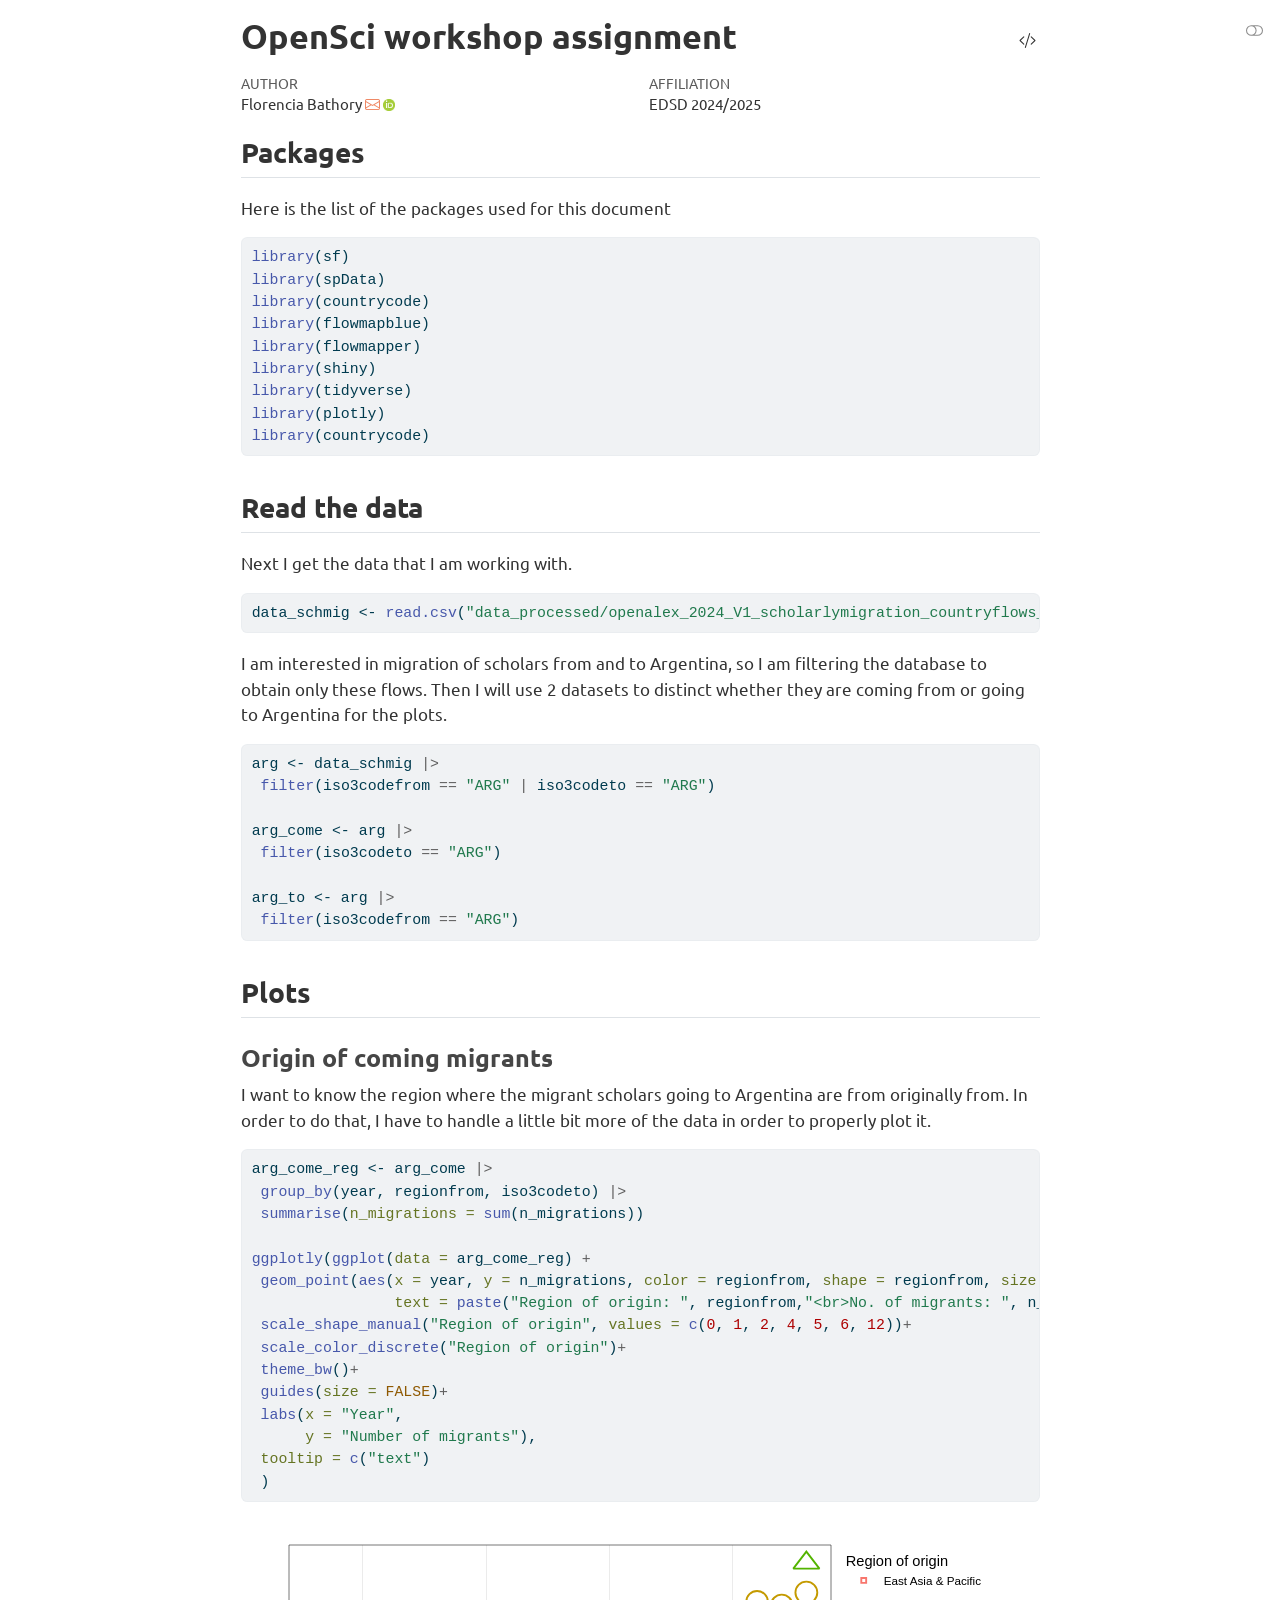
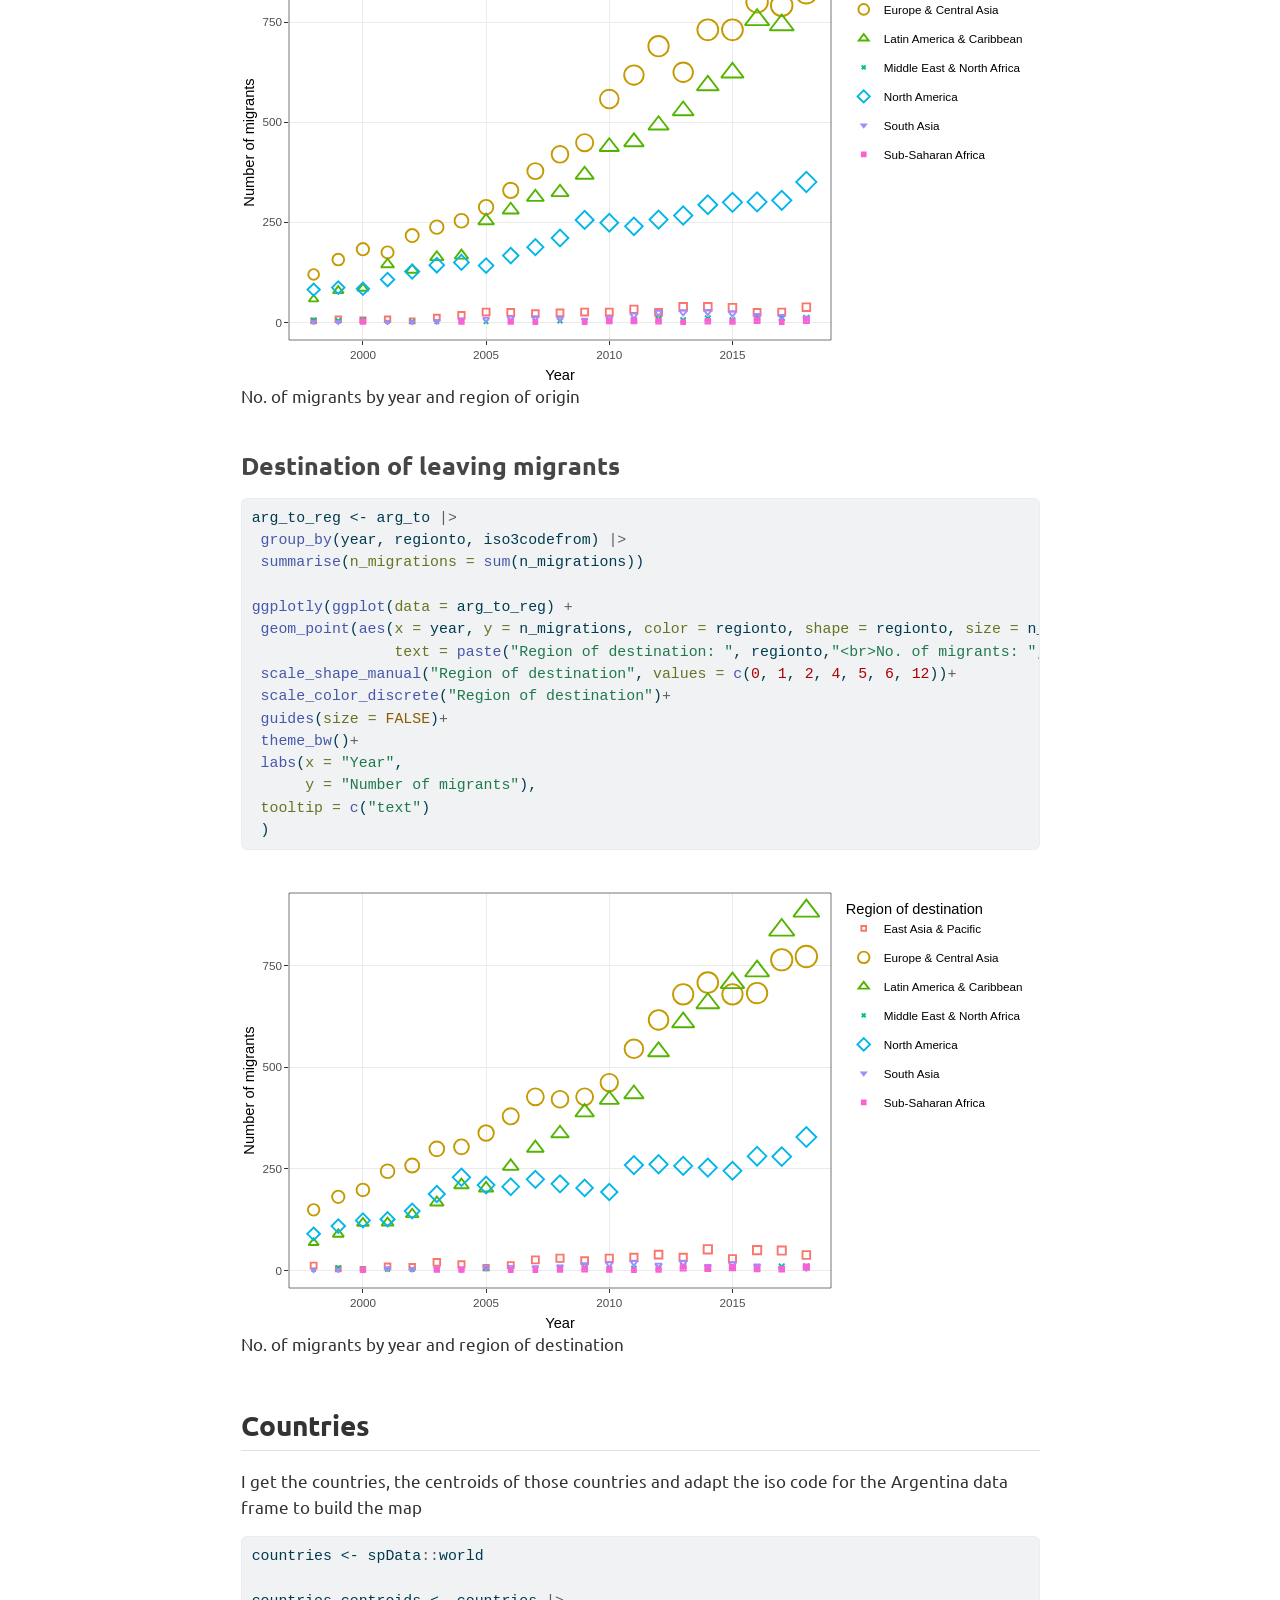
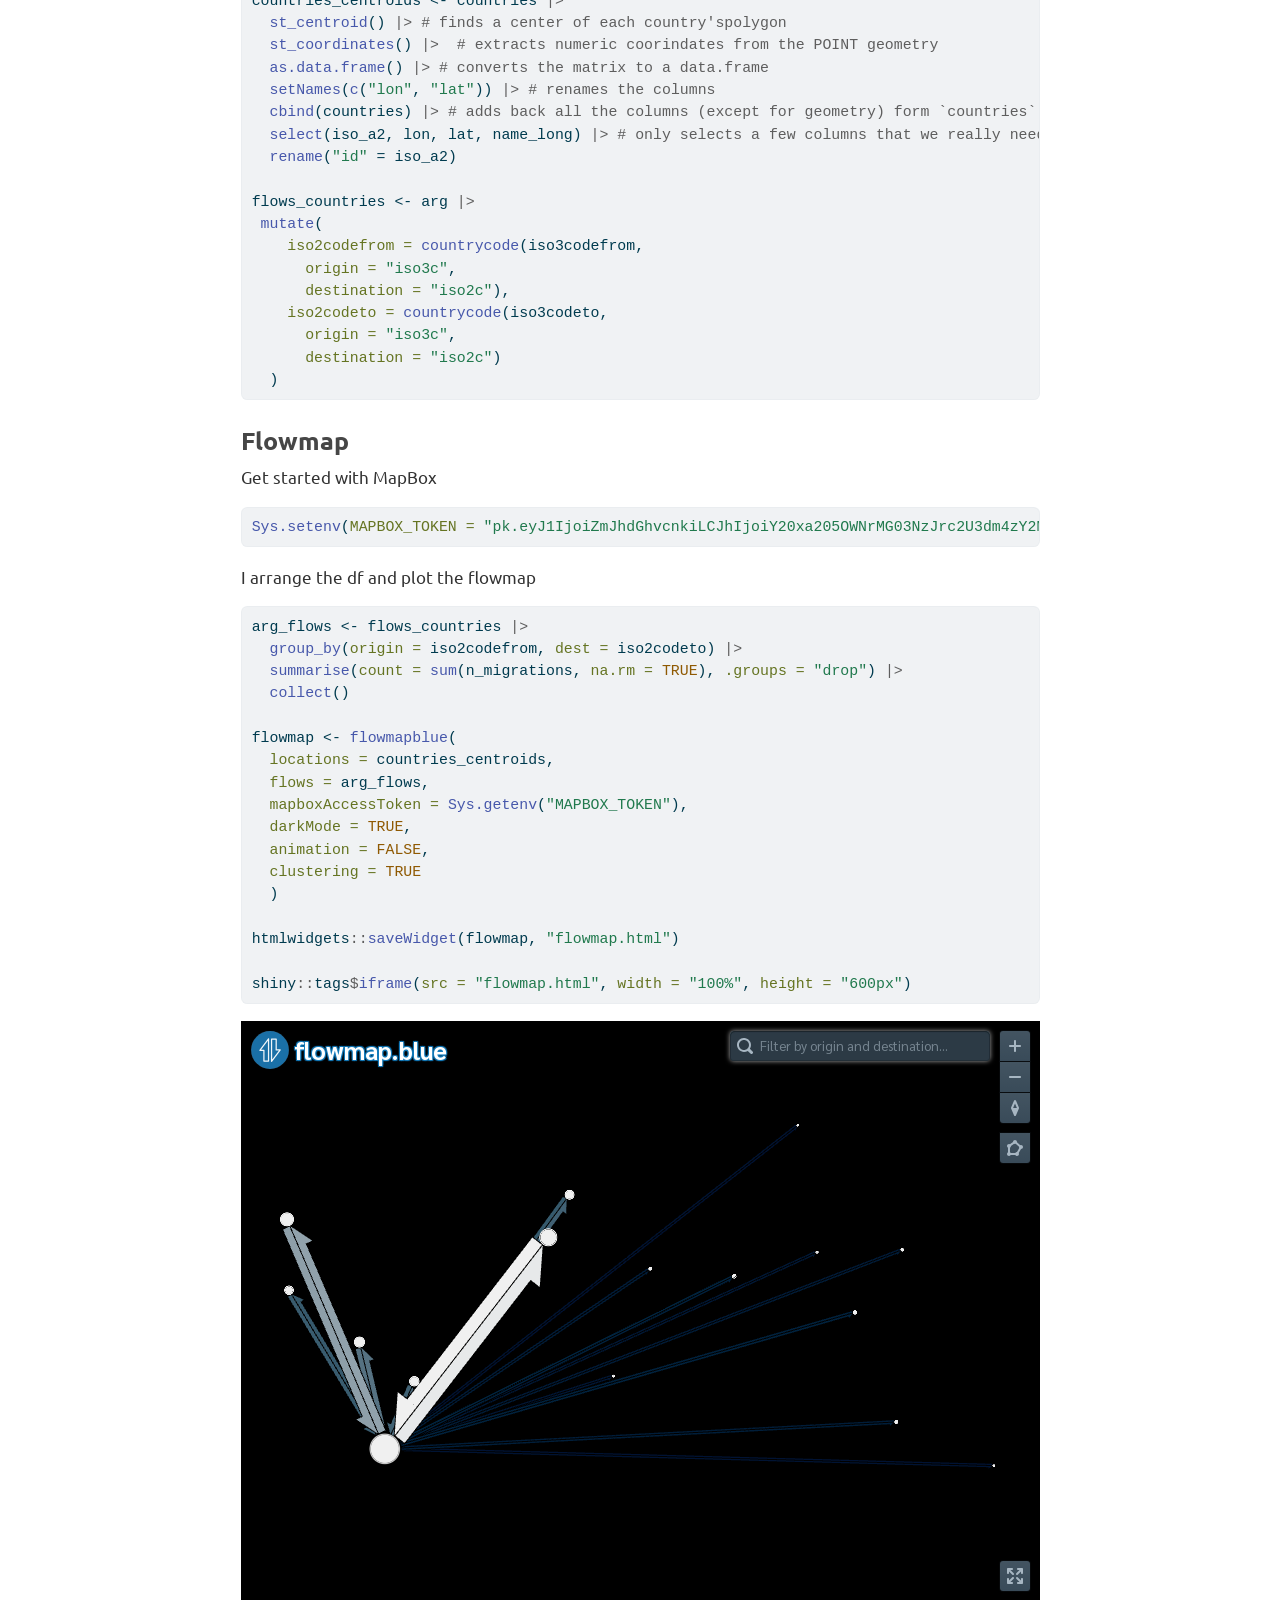
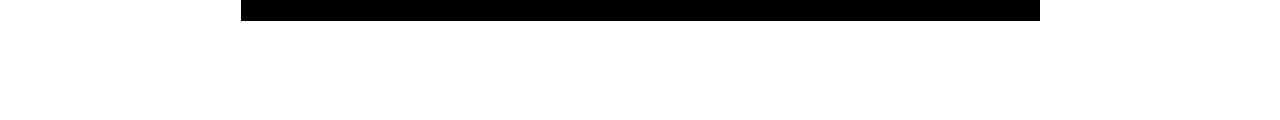
==== commit 0edd0eef: "update" ====
--- a/docs/index.html
+++ b/docs/index.html
@@ -104,16 +104,23 @@
 </div>
 
 
+<div class="quarto-title-meta-author">
+  <div class="quarto-title-meta-heading">Author</div>
+  <div class="quarto-title-meta-heading">Affiliation</div>
+  
+    <div class="quarto-title-meta-contents">
+    <p class="author">Florencia Bathory <a href="mailto:bathory@demogr.mpg.de" class="quarto-title-author-email"><i class="bi bi-envelope"></i></a> <a href="https://orcid.org/0000-0002-2518-5422" class="quarto-title-author-orcid"> <img src="[data-uri]"></a></p>
+  </div>
+  <div class="quarto-title-meta-contents">
+        <p class="affiliation">
+            EDSD 2024/2025
+          </p>
+      </div>
+  </div>
 
 <div class="quarto-title-meta">
 
-    <div>
-    <div class="quarto-title-meta-heading">Author</div>
-    <div class="quarto-title-meta-contents">
-             <p>Florencia Bathory </p>
-          </div>
-  </div>
-    
+      
   
     
   </div>
@@ -178,8 +185,8 @@
 <span id="cb4-14"><a href="#cb4-14" aria-hidden="true" tabindex="-1"></a> <span class="at">tooltip =</span> <span class="fu">c</span>(<span class="st">"text"</span>)</span>
 <span id="cb4-15"><a href="#cb4-15" aria-hidden="true" tabindex="-1"></a> )</span></code><button title="Copy to Clipboard" class="code-copy-button"><i class="bi"></i></button></pre></div>
 <div class="cell-output-display">
-<div class="plotly html-widget html-fill-item" id="htmlwidget-e6edf97aaaee74d1da7a" style="width:100%;height:464px;"></div>
-<script type="application/json" data-for="htmlwidget-e6edf97aaaee74d1da7a">{"x":{"data":[{"x":[1998,2002],"y":[4,4],"text":"Region of origin:  East Asia & Pacific <br>No. of migrants:  4","type":"scatter","mode":"markers","marker":{"autocolorscale":false,"color":"rgba(248,118,109,1)","opacity":1,"size":4.8724061706448634,"symbol":"square-open","line":{"width":1.8897637795275593,"color":"rgba(248,118,109,1)"}},"hoveron":"points","name":"East Asia & Pacific","legendgroup":"East Asia & Pacific","showlegend":true,"xaxis":"x","yaxis":"y","hoverinfo":"text","frame":null},{"x":[2000],"y":[6],"text":"Region of origin:  East Asia & Pacific <br>No. of migrants:  6","type":"scatter","mode":"markers","marker":{"autocolorscale":false,"color":"rgba(248,118,109,1)","opacity":1,"size":5.1904277797595739,"symbol":"square-open","line":{"width":1.8897637795275593,"color":"rgba(248,118,109,1)"}},"hoveron":"points","name":"East Asia & Pacific","legendgroup":"East Asia & Pacific","showlegend":false,"xaxis":"x","yaxis":"y","hoverinfo":"text","frame":null},{"x":[1999,2001],"y":[8,8],"text":"Region of origin:  East Asia & Pacific <br>No. of migrants:  8","type":"scatter","mode":"markers","marker":{"autocolorscale":false,"color":"rgba(248,118,109,1)","opacity":1,"size":5.4489272133912028,"symbol":"square-open","line":{"width":1.8897637795275593,"color":"rgba(248,118,109,1)"}},"hoveron":"points","name":"East Asia & Pacific","legendgroup":"East Asia & Pacific","showlegend":false,"xaxis":"x","yaxis":"y","hoverinfo":"text","frame":null},{"x":[2003],"y":[12],"text":"Region of origin:  East Asia & Pacific <br>No. of migrants:  12","type":"scatter","mode":"markers","marker":{"autocolorscale":false,"color":"rgba(248,118,109,1)","opacity":1,"size":5.8722307755013832,"symbol":"square-open","line":{"width":1.8897637795275593,"color":"rgba(248,118,109,1)"}},"hoveron":"points","name":"East Asia & Pacific","legendgroup":"East Asia & Pacific","showlegend":false,"xaxis":"x","yaxis":"y","hoverinfo":"text","frame":null},{"x":[2004],"y":[18],"text":"Region of origin:  East Asia & Pacific <br>No. of migrants:  18","type":"scatter","mode":"markers","marker":{"autocolorscale":false,"color":"rgba(248,118,109,1)","opacity":1,"size":6.3810990209729344,"symbol":"square-open","line":{"width":1.8897637795275593,"color":"rgba(248,118,109,1)"}},"hoveron":"points","name":"East Asia & Pacific","legendgroup":"East Asia & Pacific","showlegend":false,"xaxis":"x","yaxis":"y","hoverinfo":"text","frame":null},{"x":[2007],"y":[22],"text":"Region of origin:  East Asia & Pacific <br>No. of migrants:  22","type":"scatter","mode":"markers","marker":{"autocolorscale":false,"color":"rgba(248,118,109,1)","opacity":1,"size":6.6710125785031362,"symbol":"square-open","line":{"width":1.8897637795275593,"color":"rgba(248,118,109,1)"}},"hoveron":"points","name":"East Asia & Pacific","legendgroup":"East Asia & Pacific","showlegend":false,"xaxis":"x","yaxis":"y","hoverinfo":"text","frame":null},{"x":[2008],"y":[24],"text":"Region of origin:  East Asia & Pacific <br>No. of migrants:  24","type":"scatter","mode":"markers","marker":{"autocolorscale":false,"color":"rgba(248,118,109,1)","opacity":1,"size":6.8055714104898364,"symbol":"square-open","line":{"width":1.8897637795275593,"color":"rgba(248,118,109,1)"}},"hoveron":"points","name":"East Asia & Pacific","legendgroup":"East Asia & Pacific","showlegend":false,"xaxis":"x","yaxis":"y","hoverinfo":"text","frame":null},{"x":[2006,2012,2016],"y":[25,25,25],"text":"Region of origin:  East Asia & Pacific <br>No. of migrants:  25","type":"scatter","mode":"markers","marker":{"autocolorscale":false,"color":"rgba(248,118,109,1)","opacity":1,"size":6.8706550681305103,"symbol":"square-open","line":{"width":1.8897637795275593,"color":"rgba(248,118,109,1)"}},"hoveron":"points","name":"East Asia & Pacific","legendgroup":"East Asia & Pacific","showlegend":false,"xaxis":"x","yaxis":"y","hoverinfo":"text","frame":null},{"x":[2005,2009,2010,2017],"y":[26,26,26,26],"text":"Region of origin:  East Asia & Pacific <br>No. of migrants:  26","type":"scatter","mode":"markers","marker":{"autocolorscale":false,"color":"rgba(248,118,109,1)","opacity":1,"size":6.9343963620197382,"symbol":"square-open","line":{"width":1.8897637795275593,"color":"rgba(248,118,109,1)"}},"hoveron":"points","name":"East Asia & Pacific","legendgroup":"East Asia & Pacific","showlegend":false,"xaxis":"x","yaxis":"y","hoverinfo":"text","frame":null},{"x":[2011],"y":[33],"text":"Region of origin:  East Asia & Pacific <br>No. of migrants:  33","type":"scatter","mode":"markers","marker":{"autocolorscale":false,"color":"rgba(248,118,109,1)","opacity":1,"size":7.3488541579833884,"symbol":"square-open","line":{"width":1.8897637795275593,"color":"rgba(248,118,109,1)"}},"hoveron":"points","name":"East Asia & Pacific","legendgroup":"East Asia & Pacific","showlegend":false,"xaxis":"x","yaxis":"y","hoverinfo":"text","frame":null},{"x":[2015],"y":[37],"text":"Region of origin:  East Asia & Pacific <br>No. of migrants:  37","type":"scatter","mode":"markers","marker":{"autocolorscale":false,"color":"rgba(248,118,109,1)","opacity":1,"size":7.5653701226126628,"symbol":"square-open","line":{"width":1.8897637795275593,"color":"rgba(248,118,109,1)"}},"hoveron":"points","name":"East Asia & Pacific","legendgroup":"East Asia & Pacific","showlegend":false,"xaxis":"x","yaxis":"y","hoverinfo":"text","frame":null},{"x":[2018],"y":[38],"text":"Region of origin:  East Asia & Pacific <br>No. of migrants:  38","type":"scatter","mode":"markers","marker":{"autocolorscale":false,"color":"rgba(248,118,109,1)","opacity":1,"size":7.6175911075911165,"symbol":"square-open","line":{"width":1.8897637795275593,"color":"rgba(248,118,109,1)"}},"hoveron":"points","name":"East Asia & Pacific","legendgroup":"East Asia & Pacific","showlegend":false,"xaxis":"x","yaxis":"y","hoverinfo":"text","frame":null},{"x":[2013,2014],"y":[39,39],"text":"Region of origin:  East Asia & Pacific <br>No. of migrants:  39","type":"scatter","mode":"markers","marker":{"autocolorscale":false,"color":"rgba(248,118,109,1)","opacity":1,"size":7.6691110443601342,"symbol":"square-open","line":{"width":1.8897637795275593,"color":"rgba(248,118,109,1)"}},"hoveron":"points","name":"East Asia & Pacific","legendgroup":"East Asia & Pacific","showlegend":false,"xaxis":"x","yaxis":"y","hoverinfo":"text","frame":null},{"x":[1998],"y":[120],"text":"Region of origin:  Europe & Central Asia <br>No. of migrants:  120","type":"scatter","mode":"markers","marker":{"autocolorscale":false,"color":"rgba(196,154,0,1)","opacity":1,"size":10.662638665252404,"symbol":"circle-open","line":{"width":1.8897637795275593,"color":"rgba(196,154,0,1)"}},"hoveron":"points","name":"Europe & Central Asia","legendgroup":"Europe & Central Asia","showlegend":true,"xaxis":"x","yaxis":"y","hoverinfo":"text","frame":null},{"x":[1999],"y":[157],"text":"Region of origin:  Europe & Central Asia <br>No. of migrants:  157","type":"scatter","mode":"markers","marker":{"autocolorscale":false,"color":"rgba(196,154,0,1)","opacity":1,"size":11.660387302944558,"symbol":"circle-open","line":{"width":1.8897637795275593,"color":"rgba(196,154,0,1)"}},"hoveron":"points","name":"Europe & Central Asia","legendgroup":"Europe & Central Asia","showlegend":false,"xaxis":"x","yaxis":"y","hoverinfo":"text","frame":null},{"x":[2001],"y":[175],"text":"Region of origin:  Europe & Central Asia <br>No. of migrants:  175","type":"scatter","mode":"markers","marker":{"autocolorscale":false,"color":"rgba(196,154,0,1)","opacity":1,"size":12.102643097174189,"symbol":"circle-open","line":{"width":1.8897637795275593,"color":"rgba(196,154,0,1)"}},"hoveron":"points","name":"Europe & Central Asia","legendgroup":"Europe & Central Asia","showlegend":false,"xaxis":"x","yaxis":"y","hoverinfo":"text","frame":null},{"x":[2000],"y":[183],"text":"Region of origin:  Europe & Central Asia <br>No. of migrants:  183","type":"scatter","mode":"markers","marker":{"autocolorscale":false,"color":"rgba(196,154,0,1)","opacity":1,"size":12.291828972499859,"symbol":"circle-open","line":{"width":1.8897637795275593,"color":"rgba(196,154,0,1)"}},"hoveron":"points","name":"Europe & Central Asia","legendgroup":"Europe & Central Asia","showlegend":false,"xaxis":"x","yaxis":"y","hoverinfo":"text","frame":null},{"x":[2002],"y":[217],"text":"Region of origin:  Europe & Central Asia <br>No. of migrants:  217","type":"scatter","mode":"markers","marker":{"autocolorscale":false,"color":"rgba(196,154,0,1)","opacity":1,"size":13.052910086281294,"symbol":"circle-open","line":{"width":1.8897637795275593,"color":"rgba(196,154,0,1)"}},"hoveron":"points","name":"Europe & Central Asia","legendgroup":"Europe & Central Asia","showlegend":false,"xaxis":"x","yaxis":"y","hoverinfo":"text","frame":null},{"x":[2003],"y":[238],"text":"Region of origin:  Europe & Central Asia <br>No. of migrants:  238","type":"scatter","mode":"markers","marker":{"autocolorscale":false,"color":"rgba(196,154,0,1)","opacity":1,"size":13.493245133390705,"symbol":"circle-open","line":{"width":1.8897637795275593,"color":"rgba(196,154,0,1)"}},"hoveron":"points","name":"Europe & Central Asia","legendgroup":"Europe & Central Asia","showlegend":false,"xaxis":"x","yaxis":"y","hoverinfo":"text","frame":null},{"x":[2004],"y":[254],"text":"Region of origin:  Europe & Central Asia <br>No. of migrants:  254","type":"scatter","mode":"markers","marker":{"autocolorscale":false,"color":"rgba(196,154,0,1)","opacity":1,"size":13.815779613426034,"symbol":"circle-open","line":{"width":1.8897637795275593,"color":"rgba(196,154,0,1)"}},"hoveron":"points","name":"Europe & Central Asia","legendgroup":"Europe & Central Asia","showlegend":false,"xaxis":"x","yaxis":"y","hoverinfo":"text","frame":null},{"x":[2005],"y":[288],"text":"Region of origin:  Europe & Central Asia <br>No. of migrants:  288","type":"scatter","mode":"markers","marker":{"autocolorscale":false,"color":"rgba(196,154,0,1)","opacity":1,"size":14.468900947696513,"symbol":"circle-open","line":{"width":1.8897637795275593,"color":"rgba(196,154,0,1)"}},"hoveron":"points","name":"Europe & Central Asia","legendgroup":"Europe & Central Asia","showlegend":false,"xaxis":"x","yaxis":"y","hoverinfo":"text","frame":null},{"x":[2006],"y":[330],"text":"Region of origin:  Europe & Central Asia <br>No. of migrants:  330","type":"scatter","mode":"markers","marker":{"autocolorscale":false,"color":"rgba(196,154,0,1)","opacity":1,"size":15.224354979212203,"symbol":"circle-open","line":{"width":1.8897637795275593,"color":"rgba(196,154,0,1)"}},"hoveron":"points","name":"Europe & Central Asia","legendgroup":"Europe & Central Asia","showlegend":false,"xaxis":"x","yaxis":"y","hoverinfo":"text","frame":null},{"x":[2007],"y":[378],"text":"Region of origin:  Europe & Central Asia <br>No. of migrants:  378","type":"scatter","mode":"markers","marker":{"autocolorscale":false,"color":"rgba(196,154,0,1)","opacity":1,"size":16.030821908302659,"symbol":"circle-open","line":{"width":1.8897637795275593,"color":"rgba(196,154,0,1)"}},"hoveron":"points","name":"Europe & Central Asia","legendgroup":"Europe & Central Asia","showlegend":false,"xaxis":"x","yaxis":"y","hoverinfo":"text","frame":null},{"x":[2008],"y":[420],"text":"Region of origin:  Europe & Central Asia <br>No. of migrants:  420","type":"scatter","mode":"markers","marker":{"autocolorscale":false,"color":"rgba(196,154,0,1)","opacity":1,"size":16.69523832026719,"symbol":"circle-open","line":{"width":1.8897637795275593,"color":"rgba(196,154,0,1)"}},"hoveron":"points","name":"Europe & Central Asia","legendgroup":"Europe & Central Asia","showlegend":false,"xaxis":"x","yaxis":"y","hoverinfo":"text","frame":null},{"x":[2009],"y":[449],"text":"Region of origin:  Europe & Central Asia <br>No. of migrants:  449","type":"scatter","mode":"markers","marker":{"autocolorscale":false,"color":"rgba(196,154,0,1)","opacity":1,"size":17.134724793743789,"symbol":"circle-open","line":{"width":1.8897637795275593,"color":"rgba(196,154,0,1)"}},"hoveron":"points","name":"Europe & Central Asia","legendgroup":"Europe & Central Asia","showlegend":false,"xaxis":"x","yaxis":"y","hoverinfo":"text","frame":null},{"x":[2010],"y":[558],"text":"Region of origin:  Europe & Central Asia <br>No. of migrants:  558","type":"scatter","mode":"markers","marker":{"autocolorscale":false,"color":"rgba(196,154,0,1)","opacity":1,"size":18.671043022973642,"symbol":"circle-open","line":{"width":1.8897637795275593,"color":"rgba(196,154,0,1)"}},"hoveron":"points","name":"Europe & Central Asia","legendgroup":"Europe & Central Asia","showlegend":false,"xaxis":"x","yaxis":"y","hoverinfo":"text","frame":null},{"x":[2011],"y":[618],"text":"Region of origin:  Europe & Central Asia <br>No. of migrants:  618","type":"scatter","mode":"markers","marker":{"autocolorscale":false,"color":"rgba(196,154,0,1)","opacity":1,"size":19.452590629352869,"symbol":"circle-open","line":{"width":1.8897637795275593,"color":"rgba(196,154,0,1)"}},"hoveron":"points","name":"Europe & Central Asia","legendgroup":"Europe & Central Asia","showlegend":false,"xaxis":"x","yaxis":"y","hoverinfo":"text","frame":null},{"x":[2013],"y":[625],"text":"Region of origin:  Europe & Central Asia <br>No. of migrants:  625","type":"scatter","mode":"markers","marker":{"autocolorscale":false,"color":"rgba(196,154,0,1)","opacity":1,"size":19.541247046833998,"symbol":"circle-open","line":{"width":1.8897637795275593,"color":"rgba(196,154,0,1)"}},"hoveron":"points","name":"Europe & Central Asia","legendgroup":"Europe & Central Asia","showlegend":false,"xaxis":"x","yaxis":"y","hoverinfo":"text","frame":null},{"x":[2012],"y":[690],"text":"Region of origin:  Europe & Central Asia <br>No. of migrants:  690","type":"scatter","mode":"markers","marker":{"autocolorscale":false,"color":"rgba(196,154,0,1)","opacity":1,"size":20.341837598346711,"symbol":"circle-open","line":{"width":1.8897637795275593,"color":"rgba(196,154,0,1)"}},"hoveron":"points","name":"Europe & Central Asia","legendgroup":"Europe & Central Asia","showlegend":false,"xaxis":"x","yaxis":"y","hoverinfo":"text","frame":null},{"x":[2014,2015],"y":[731,731],"text":"Region of origin:  Europe & Central Asia <br>No. of migrants:  731","type":"scatter","mode":"markers","marker":{"autocolorscale":false,"color":"rgba(196,154,0,1)","opacity":1,"size":20.827499789981786,"symbol":"circle-open","line":{"width":1.8897637795275593,"color":"rgba(196,154,0,1)"}},"hoveron":"points","name":"Europe & Central Asia","legendgroup":"Europe & Central Asia","showlegend":false,"xaxis":"x","yaxis":"y","hoverinfo":"text","frame":null},{"x":[2017],"y":[792],"text":"Region of origin:  Europe & Central Asia <br>No. of migrants:  792","type":"scatter","mode":"markers","marker":{"autocolorscale":false,"color":"rgba(196,154,0,1)","opacity":1,"size":21.52548930437651,"symbol":"circle-open","line":{"width":1.8897637795275593,"color":"rgba(196,154,0,1)"}},"hoveron":"points","name":"Europe & Central Asia","legendgroup":"Europe & Central Asia","showlegend":false,"xaxis":"x","yaxis":"y","hoverinfo":"text","frame":null},{"x":[2016],"y":[801],"text":"Region of origin:  Europe & Central Asia <br>No. of migrants:  801","type":"scatter","mode":"markers","marker":{"autocolorscale":false,"color":"rgba(196,154,0,1)","opacity":1,"size":21.626160553696465,"symbol":"circle-open","line":{"width":1.8897637795275593,"color":"rgba(196,154,0,1)"}},"hoveron":"points","name":"Europe & Central Asia","legendgroup":"Europe & Central Asia","showlegend":false,"xaxis":"x","yaxis":"y","hoverinfo":"text","frame":null},{"x":[2018],"y":[824],"text":"Region of origin:  Europe & Central Asia <br>No. of migrants:  824","type":"scatter","mode":"markers","marker":{"autocolorscale":false,"color":"rgba(196,154,0,1)","opacity":1,"size":21.880888022739253,"symbol":"circle-open","line":{"width":1.8897637795275593,"color":"rgba(196,154,0,1)"}},"hoveron":"points","name":"Europe & Central Asia","legendgroup":"Europe & Central Asia","showlegend":false,"xaxis":"x","yaxis":"y","hoverinfo":"text","frame":null},{"x":[1998],"y":[58],"text":"Region of origin:  Latin America & Caribbean  <br>No. of migrants:  58","type":"scatter","mode":"markers","marker":{"autocolorscale":false,"color":"rgba(83,180,0,1)","opacity":1,"size":8.5432749845318572,"symbol":"triangle-up-open","line":{"width":1.8897637795275593,"color":"rgba(83,180,0,1)"}},"hoveron":"points","name":"Latin America & Caribbean ","legendgroup":"Latin America & Caribbean ","showlegend":true,"xaxis":"x","yaxis":"y","hoverinfo":"text","frame":null},{"x":[1999],"y":[79],"text":"Region of origin:  Latin America & Caribbean  <br>No. of migrants:  79","type":"scatter","mode":"markers","marker":{"autocolorscale":false,"color":"rgba(83,180,0,1)","opacity":1,"size":9.3521369255394191,"symbol":"triangle-up-open","line":{"width":1.8897637795275593,"color":"rgba(83,180,0,1)"}},"hoveron":"points","name":"Latin America & Caribbean ","legendgroup":"Latin America & Caribbean ","showlegend":false,"xaxis":"x","yaxis":"y","hoverinfo":"text","frame":null},{"x":[2000],"y":[85],"text":"Region of origin:  Latin America & Caribbean  <br>No. of migrants:  85","type":"scatter","mode":"markers","marker":{"autocolorscale":false,"color":"rgba(83,180,0,1)","opacity":1,"size":9.5624975979511539,"symbol":"triangle-up-open","line":{"width":1.8897637795275593,"color":"rgba(83,180,0,1)"}},"hoveron":"points","name":"Latin America & Caribbean ","legendgroup":"Latin America & Caribbean ","showlegend":false,"xaxis":"x","yaxis":"y","hoverinfo":"text","frame":null},{"x":[2002],"y":[131],"text":"Region of origin:  Latin America & Caribbean  <br>No. of migrants:  131","type":"scatter","mode":"markers","marker":{"autocolorscale":false,"color":"rgba(83,180,0,1)","opacity":1,"size":10.973735316159509,"symbol":"triangle-up-open","line":{"width":1.8897637795275593,"color":"rgba(83,180,0,1)"}},"hoveron":"points","name":"Latin America & Caribbean ","legendgroup":"Latin America & Caribbean ","showlegend":false,"xaxis":"x","yaxis":"y","hoverinfo":"text","frame":null},{"x":[2001],"y":[145],"text":"Region of origin:  Latin America & Caribbean  <br>No. of migrants:  145","type":"scatter","mode":"markers","marker":{"autocolorscale":false,"color":"rgba(83,180,0,1)","opacity":1,"size":11.351212686170205,"symbol":"triangle-up-open","line":{"width":1.8897637795275593,"color":"rgba(83,180,0,1)"}},"hoveron":"points","name":"Latin America & Caribbean ","legendgroup":"Latin America & Caribbean ","showlegend":false,"xaxis":"x","yaxis":"y","hoverinfo":"text","frame":null},{"x":[2003],"y":[163],"text":"Region of origin:  Latin America & Caribbean  <br>No. of migrants:  163","type":"scatter","mode":"markers","marker":{"autocolorscale":false,"color":"rgba(83,180,0,1)","opacity":1,"size":11.810512406643726,"symbol":"triangle-up-open","line":{"width":1.8897637795275593,"color":"rgba(83,180,0,1)"}},"hoveron":"points","name":"Latin America & Caribbean ","legendgroup":"Latin America & Caribbean ","showlegend":false,"xaxis":"x","yaxis":"y","hoverinfo":"text","frame":null},{"x":[2004],"y":[167],"text":"Region of origin:  Latin America & Caribbean  <br>No. of migrants:  167","type":"scatter","mode":"markers","marker":{"autocolorscale":false,"color":"rgba(83,180,0,1)","opacity":1,"size":11.909055784507375,"symbol":"triangle-up-open","line":{"width":1.8897637795275593,"color":"rgba(83,180,0,1)"}},"hoveron":"points","name":"Latin America & Caribbean ","legendgroup":"Latin America & Caribbean ","showlegend":false,"xaxis":"x","yaxis":"y","hoverinfo":"text","frame":null},{"x":[2005],"y":[254],"text":"Region of origin:  Latin America & Caribbean  <br>No. of migrants:  254","type":"scatter","mode":"markers","marker":{"autocolorscale":false,"color":"rgba(83,180,0,1)","opacity":1,"size":13.815779613426034,"symbol":"triangle-up-open","line":{"width":1.8897637795275593,"color":"rgba(83,180,0,1)"}},"hoveron":"points","name":"Latin America & Caribbean ","legendgroup":"Latin America & Caribbean ","showlegend":false,"xaxis":"x","yaxis":"y","hoverinfo":"text","frame":null},{"x":[2006],"y":[281],"text":"Region of origin:  Latin America & Caribbean  <br>No. of migrants:  281","type":"scatter","mode":"markers","marker":{"autocolorscale":false,"color":"rgba(83,180,0,1)","opacity":1,"size":14.33773802465474,"symbol":"triangle-up-open","line":{"width":1.8897637795275593,"color":"rgba(83,180,0,1)"}},"hoveron":"points","name":"Latin America & Caribbean ","legendgroup":"Latin America & Caribbean ","showlegend":false,"xaxis":"x","yaxis":"y","hoverinfo":"text","frame":null},{"x":[2007],"y":[313],"text":"Region of origin:  Latin America & Caribbean  <br>No. of migrants:  313","type":"scatter","mode":"markers","marker":{"autocolorscale":false,"color":"rgba(83,180,0,1)","opacity":1,"size":14.924746292023721,"symbol":"triangle-up-open","line":{"width":1.8897637795275593,"color":"rgba(83,180,0,1)"}},"hoveron":"points","name":"Latin America & Caribbean ","legendgroup":"Latin America & Caribbean ","showlegend":false,"xaxis":"x","yaxis":"y","hoverinfo":"text","frame":null},{"x":[2008],"y":[325],"text":"Region of origin:  Latin America & Caribbean  <br>No. of migrants:  325","type":"scatter","mode":"markers","marker":{"autocolorscale":false,"color":"rgba(83,180,0,1)","opacity":1,"size":15.13705524972775,"symbol":"triangle-up-open","line":{"width":1.8897637795275593,"color":"rgba(83,180,0,1)"}},"hoveron":"points","name":"Latin America & Caribbean ","legendgroup":"Latin America & Caribbean ","showlegend":false,"xaxis":"x","yaxis":"y","hoverinfo":"text","frame":null},{"x":[2009],"y":[369],"text":"Region of origin:  Latin America & Caribbean  <br>No. of migrants:  369","type":"scatter","mode":"markers","marker":{"autocolorscale":false,"color":"rgba(83,180,0,1)","opacity":1,"size":15.88370296479399,"symbol":"triangle-up-open","line":{"width":1.8897637795275593,"color":"rgba(83,180,0,1)"}},"hoveron":"points","name":"Latin America & Caribbean ","legendgroup":"Latin America & Caribbean ","showlegend":false,"xaxis":"x","yaxis":"y","hoverinfo":"text","frame":null},{"x":[2010],"y":[439],"text":"Region of origin:  Latin America & Caribbean  <br>No. of migrants:  439","type":"scatter","mode":"markers","marker":{"autocolorscale":false,"color":"rgba(83,180,0,1)","opacity":1,"size":16.984830066452218,"symbol":"triangle-up-open","line":{"width":1.8897637795275593,"color":"rgba(83,180,0,1)"}},"hoveron":"points","name":"Latin America & Caribbean ","legendgroup":"Latin America & Caribbean ","showlegend":false,"xaxis":"x","yaxis":"y","hoverinfo":"text","frame":null},{"x":[2011],"y":[451],"text":"Region of origin:  Latin America & Caribbean  <br>No. of migrants:  451","type":"scatter","mode":"markers","marker":{"autocolorscale":false,"color":"rgba(83,180,0,1)","opacity":1,"size":17.16450230503613,"symbol":"triangle-up-open","line":{"width":1.8897637795275593,"color":"rgba(83,180,0,1)"}},"hoveron":"points","name":"Latin America & Caribbean ","legendgroup":"Latin America & Caribbean ","showlegend":false,"xaxis":"x","yaxis":"y","hoverinfo":"text","frame":null},{"x":[2012],"y":[493],"text":"Region of origin:  Latin America & Caribbean  <br>No. of migrants:  493","type":"scatter","mode":"markers","marker":{"autocolorscale":false,"color":"rgba(83,180,0,1)","opacity":1,"size":17.775202611939633,"symbol":"triangle-up-open","line":{"width":1.8897637795275593,"color":"rgba(83,180,0,1)"}},"hoveron":"points","name":"Latin America & Caribbean ","legendgroup":"Latin America & Caribbean ","showlegend":false,"xaxis":"x","yaxis":"y","hoverinfo":"text","frame":null},{"x":[2013],"y":[529],"text":"Region of origin:  Latin America & Caribbean  <br>No. of migrants:  529","type":"scatter","mode":"markers","marker":{"autocolorscale":false,"color":"rgba(83,180,0,1)","opacity":1,"size":18.278200743246082,"symbol":"triangle-up-open","line":{"width":1.8897637795275593,"color":"rgba(83,180,0,1)"}},"hoveron":"points","name":"Latin America & Caribbean ","legendgroup":"Latin America & Caribbean ","showlegend":false,"xaxis":"x","yaxis":"y","hoverinfo":"text","frame":null},{"x":[2014],"y":[592],"text":"Region of origin:  Latin America & Caribbean  <br>No. of migrants:  592","type":"scatter","mode":"markers","marker":{"autocolorscale":false,"color":"rgba(83,180,0,1)","opacity":1,"size":19.11880984197354,"symbol":"triangle-up-open","line":{"width":1.8897637795275593,"color":"rgba(83,180,0,1)"}},"hoveron":"points","name":"Latin America & Caribbean ","legendgroup":"Latin America & Caribbean ","showlegend":false,"xaxis":"x","yaxis":"y","hoverinfo":"text","frame":null},{"x":[2015],"y":[624],"text":"Region of origin:  Latin America & Caribbean  <br>No. of migrants:  624","type":"scatter","mode":"markers","marker":{"autocolorscale":false,"color":"rgba(83,180,0,1)","opacity":1,"size":19.528612399923546,"symbol":"triangle-up-open","line":{"width":1.8897637795275593,"color":"rgba(83,180,0,1)"}},"hoveron":"points","name":"Latin America & Caribbean ","legendgroup":"Latin America & Caribbean ","showlegend":false,"xaxis":"x","yaxis":"y","hoverinfo":"text","frame":null},{"x":[2017],"y":[743],"text":"Region of origin:  Latin America & Caribbean  <br>No. of migrants:  743","type":"scatter","mode":"markers","marker":{"autocolorscale":false,"color":"rgba(83,180,0,1)","opacity":1,"size":20.967048957590979,"symbol":"triangle-up-open","line":{"width":1.8897637795275593,"color":"rgba(83,180,0,1)"}},"hoveron":"points","name":"Latin America & Caribbean ","legendgroup":"Latin America & Caribbean ","showlegend":false,"xaxis":"x","yaxis":"y","hoverinfo":"text","frame":null},{"x":[2016],"y":[756],"text":"Region of origin:  Latin America & Caribbean  <br>No. of migrants:  756","type":"scatter","mode":"markers","marker":{"autocolorscale":false,"color":"rgba(83,180,0,1)","opacity":1,"size":21.116959731968336,"symbol":"triangle-up-open","line":{"width":1.8897637795275593,"color":"rgba(83,180,0,1)"}},"hoveron":"points","name":"Latin America & Caribbean ","legendgroup":"Latin America & Caribbean ","showlegend":false,"xaxis":"x","yaxis":"y","hoverinfo":"text","frame":null},{"x":[2018],"y":[898],"text":"Region of origin:  Latin America & Caribbean  <br>No. of migrants:  898","type":"scatter","mode":"markers","marker":{"autocolorscale":false,"color":"rgba(83,180,0,1)","opacity":1,"size":22.677165354330711,"symbol":"triangle-up-open","line":{"width":1.8897637795275593,"color":"rgba(83,180,0,1)"}},"hoveron":"points","name":"Latin America & Caribbean ","legendgroup":"Latin America & Caribbean ","showlegend":false,"xaxis":"x","yaxis":"y","hoverinfo":"text","frame":null},{"x":[2001],"y":[1],"text":"Region of origin:  Middle East & North Africa <br>No. of migrants:  1","type":"scatter","mode":"markers","marker":{"autocolorscale":false,"color":"rgba(0,192,148,1)","opacity":1,"size":3.7795275590551185,"symbol":"x-thin-open","line":{"width":1.8897637795275593,"color":"rgba(0,192,148,1)"}},"hoveron":"points","name":"Middle East & North Africa","legendgroup":"Middle East & North Africa","showlegend":true,"xaxis":"x","yaxis":"y","hoverinfo":"text","frame":null},{"x":[2002,2003,2005],"y":[2,2,2],"text":"Region of origin:  Middle East & North Africa <br>No. of migrants:  2","type":"scatter","mode":"markers","marker":{"autocolorscale":false,"color":"rgba(0,192,148,1)","opacity":1,"size":4.4105013196480423,"symbol":"x-thin-open","line":{"width":1.8897637795275593,"color":"rgba(0,192,148,1)"}},"hoveron":"points","name":"Middle East & North Africa","legendgroup":"Middle East & North Africa","showlegend":false,"xaxis":"x","yaxis":"y","hoverinfo":"text","frame":null},{"x":[2010],"y":[3],"text":"Region of origin:  Middle East & North Africa <br>No. of migrants:  3","type":"scatter","mode":"markers","marker":{"autocolorscale":false,"color":"rgba(0,192,148,1)","opacity":1,"size":4.6718592087871853,"symbol":"x-thin-open","line":{"width":1.8897637795275593,"color":"rgba(0,192,148,1)"}},"hoveron":"points","name":"Middle East & North Africa","legendgroup":"Middle East & North Africa","showlegend":false,"xaxis":"x","yaxis":"y","hoverinfo":"text","frame":null},{"x":[1999,2004,2006,2007,2008,2009],"y":[4,4,4,4,4,4],"text":"Region of origin:  Middle East & North Africa <br>No. of migrants:  4","type":"scatter","mode":"markers","marker":{"autocolorscale":false,"color":"rgba(0,192,148,1)","opacity":1,"size":4.8724061706448634,"symbol":"x-thin-open","line":{"width":1.8897637795275593,"color":"rgba(0,192,148,1)"}},"hoveron":"points","name":"Middle East & North Africa","legendgroup":"Middle East & North Africa","showlegend":false,"xaxis":"x","yaxis":"y","hoverinfo":"text","frame":null},{"x":[1998],"y":[5],"text":"Region of origin:  Middle East & North Africa <br>No. of migrants:  5","type":"scatter","mode":"markers","marker":{"autocolorscale":false,"color":"rgba(0,192,148,1)","opacity":1,"size":5.0414750802409669,"symbol":"x-thin-open","line":{"width":1.8897637795275593,"color":"rgba(0,192,148,1)"}},"hoveron":"points","name":"Middle East & North Africa","legendgroup":"Middle East & North Africa","showlegend":false,"xaxis":"x","yaxis":"y","hoverinfo":"text","frame":null},{"x":[2000,2011,2013,2015],"y":[6,6,6,6],"text":"Region of origin:  Middle East & North Africa <br>No. of migrants:  6","type":"scatter","mode":"markers","marker":{"autocolorscale":false,"color":"rgba(0,192,148,1)","opacity":1,"size":5.1904277797595739,"symbol":"x-thin-open","line":{"width":1.8897637795275593,"color":"rgba(0,192,148,1)"}},"hoveron":"points","name":"Middle East & North Africa","legendgroup":"Middle East & North Africa","showlegend":false,"xaxis":"x","yaxis":"y","hoverinfo":"text","frame":null},{"x":[2012],"y":[8],"text":"Region of origin:  Middle East & North Africa <br>No. of migrants:  8","type":"scatter","mode":"markers","marker":{"autocolorscale":false,"color":"rgba(0,192,148,1)","opacity":1,"size":5.4489272133912028,"symbol":"x-thin-open","line":{"width":1.8897637795275593,"color":"rgba(0,192,148,1)"}},"hoveron":"points","name":"Middle East & North Africa","legendgroup":"Middle East & North Africa","showlegend":false,"xaxis":"x","yaxis":"y","hoverinfo":"text","frame":null},{"x":[2014],"y":[10],"text":"Region of origin:  Middle East & North Africa <br>No. of migrants:  10","type":"scatter","mode":"markers","marker":{"autocolorscale":false,"color":"rgba(0,192,148,1)","opacity":1,"size":5.6724488408338916,"symbol":"x-thin-open","line":{"width":1.8897637795275593,"color":"rgba(0,192,148,1)"}},"hoveron":"points","name":"Middle East & North Africa","legendgroup":"Middle East & North Africa","showlegend":false,"xaxis":"x","yaxis":"y","hoverinfo":"text","frame":null},{"x":[2018],"y":[11],"text":"Region of origin:  Middle East & North Africa <br>No. of migrants:  11","type":"scatter","mode":"markers","marker":{"autocolorscale":false,"color":"rgba(0,192,148,1)","opacity":1,"size":5.7748417863305539,"symbol":"x-thin-open","line":{"width":1.8897637795275593,"color":"rgba(0,192,148,1)"}},"hoveron":"points","name":"Middle East & North Africa","legendgroup":"Middle East & North Africa","showlegend":false,"xaxis":"x","yaxis":"y","hoverinfo":"text","frame":null},{"x":[2016,2017],"y":[12,12],"text":"Region of origin:  Middle East & North Africa <br>No. of migrants:  12","type":"scatter","mode":"markers","marker":{"autocolorscale":false,"color":"rgba(0,192,148,1)","opacity":1,"size":5.8722307755013832,"symbol":"x-thin-open","line":{"width":1.8897637795275593,"color":"rgba(0,192,148,1)"}},"hoveron":"points","name":"Middle East & North Africa","legendgroup":"Middle East & North Africa","showlegend":false,"xaxis":"x","yaxis":"y","hoverinfo":"text","frame":null},{"x":[1998],"y":[82],"text":"Region of origin:  North America <br>No. of migrants:  82","type":"scatter","mode":"markers","marker":{"autocolorscale":false,"color":"rgba(0,182,235,1)","opacity":1,"size":9.4582914043914332,"symbol":"diamond-open","line":{"width":1.8897637795275593,"color":"rgba(0,182,235,1)"}},"hoveron":"points","name":"North America","legendgroup":"North America","showlegend":true,"xaxis":"x","yaxis":"y","hoverinfo":"text","frame":null},{"x":[2000],"y":[84],"text":"Region of origin:  North America <br>No. of migrants:  84","type":"scatter","mode":"markers","marker":{"autocolorscale":false,"color":"rgba(0,182,235,1)","opacity":1,"size":9.5279720951198499,"symbol":"diamond-open","line":{"width":1.8897637795275593,"color":"rgba(0,182,235,1)"}},"hoveron":"points","name":"North America","legendgroup":"North America","showlegend":false,"xaxis":"x","yaxis":"y","hoverinfo":"text","frame":null},{"x":[1999],"y":[87],"text":"Region of origin:  North America <br>No. of migrants:  87","type":"scatter","mode":"markers","marker":{"autocolorscale":false,"color":"rgba(0,182,235,1)","opacity":1,"size":9.6309374954621347,"symbol":"diamond-open","line":{"width":1.8897637795275593,"color":"rgba(0,182,235,1)"}},"hoveron":"points","name":"North America","legendgroup":"North America","showlegend":false,"xaxis":"x","yaxis":"y","hoverinfo":"text","frame":null},{"x":[2001],"y":[107],"text":"Region of origin:  North America <br>No. of migrants:  107","type":"scatter","mode":"markers","marker":{"autocolorscale":false,"color":"rgba(0,182,235,1)","opacity":1,"size":10.275800026787541,"symbol":"diamond-open","line":{"width":1.8897637795275593,"color":"rgba(0,182,235,1)"}},"hoveron":"points","name":"North America","legendgroup":"North America","showlegend":false,"xaxis":"x","yaxis":"y","hoverinfo":"text","frame":null},{"x":[2002],"y":[127],"text":"Region of origin:  North America <br>No. of migrants:  127","type":"scatter","mode":"markers","marker":{"autocolorscale":false,"color":"rgba(0,182,235,1)","opacity":1,"size":10.862190455604258,"symbol":"diamond-open","line":{"width":1.8897637795275593,"color":"rgba(0,182,235,1)"}},"hoveron":"points","name":"North America","legendgroup":"North America","showlegend":false,"xaxis":"x","yaxis":"y","hoverinfo":"text","frame":null},{"x":[2005],"y":[142],"text":"Region of origin:  North America <br>No. of migrants:  142","type":"scatter","mode":"markers","marker":{"autocolorscale":false,"color":"rgba(0,182,235,1)","opacity":1,"size":11.271925840280263,"symbol":"diamond-open","line":{"width":1.8897637795275593,"color":"rgba(0,182,235,1)"}},"hoveron":"points","name":"North America","legendgroup":"North America","showlegend":false,"xaxis":"x","yaxis":"y","hoverinfo":"text","frame":null},{"x":[2003],"y":[143],"text":"Region of origin:  North America <br>No. of migrants:  143","type":"scatter","mode":"markers","marker":{"autocolorscale":false,"color":"rgba(0,182,235,1)","opacity":1,"size":11.298447687043065,"symbol":"diamond-open","line":{"width":1.8897637795275593,"color":"rgba(0,182,235,1)"}},"hoveron":"points","name":"North America","legendgroup":"North America","showlegend":false,"xaxis":"x","yaxis":"y","hoverinfo":"text","frame":null},{"x":[2004],"y":[150],"text":"Region of origin:  North America <br>No. of migrants:  150","type":"scatter","mode":"markers","marker":{"autocolorscale":false,"color":"rgba(0,182,235,1)","opacity":1,"size":11.481543859801288,"symbol":"diamond-open","line":{"width":1.8897637795275593,"color":"rgba(0,182,235,1)"}},"hoveron":"points","name":"North America","legendgroup":"North America","showlegend":false,"xaxis":"x","yaxis":"y","hoverinfo":"text","frame":null},{"x":[2006],"y":[167],"text":"Region of origin:  North America <br>No. of migrants:  167","type":"scatter","mode":"markers","marker":{"autocolorscale":false,"color":"rgba(0,182,235,1)","opacity":1,"size":11.909055784507375,"symbol":"diamond-open","line":{"width":1.8897637795275593,"color":"rgba(0,182,235,1)"}},"hoveron":"points","name":"North America","legendgroup":"North America","showlegend":false,"xaxis":"x","yaxis":"y","hoverinfo":"text","frame":null},{"x":[2007],"y":[188],"text":"Region of origin:  North America <br>No. of migrants:  188","type":"scatter","mode":"markers","marker":{"autocolorscale":false,"color":"rgba(0,182,235,1)","opacity":1,"size":12.407963963532884,"symbol":"diamond-open","line":{"width":1.8897637795275593,"color":"rgba(0,182,235,1)"}},"hoveron":"points","name":"North America","legendgroup":"North America","showlegend":false,"xaxis":"x","yaxis":"y","hoverinfo":"text","frame":null},{"x":[2008],"y":[211],"text":"Region of origin:  North America <br>No. of migrants:  211","type":"scatter","mode":"markers","marker":{"autocolorscale":false,"color":"rgba(0,182,235,1)","opacity":1,"size":12.923206040767118,"symbol":"diamond-open","line":{"width":1.8897637795275593,"color":"rgba(0,182,235,1)"}},"hoveron":"points","name":"North America","legendgroup":"North America","showlegend":false,"xaxis":"x","yaxis":"y","hoverinfo":"text","frame":null},{"x":[2011],"y":[240],"text":"Region of origin:  North America <br>No. of migrants:  240","type":"scatter","mode":"markers","marker":{"autocolorscale":false,"color":"rgba(0,182,235,1)","opacity":1,"size":13.534145177755997,"symbol":"diamond-open","line":{"width":1.8897637795275593,"color":"rgba(0,182,235,1)"}},"hoveron":"points","name":"North America","legendgroup":"North America","showlegend":false,"xaxis":"x","yaxis":"y","hoverinfo":"text","frame":null},{"x":[2010],"y":[249],"text":"Region of origin:  North America <br>No. of migrants:  249","type":"scatter","mode":"markers","marker":{"autocolorscale":false,"color":"rgba(0,182,235,1)","opacity":1,"size":13.716112277462171,"symbol":"diamond-open","line":{"width":1.8897637795275593,"color":"rgba(0,182,235,1)"}},"hoveron":"points","name":"North America","legendgroup":"North America","showlegend":false,"xaxis":"x","yaxis":"y","hoverinfo":"text","frame":null},{"x":[2009],"y":[256],"text":"Region of origin:  North America <br>No. of migrants:  256","type":"scatter","mode":"markers","marker":{"autocolorscale":false,"color":"rgba(0,182,235,1)","opacity":1,"size":13.855370505031303,"symbol":"diamond-open","line":{"width":1.8897637795275593,"color":"rgba(0,182,235,1)"}},"hoveron":"points","name":"North America","legendgroup":"North America","showlegend":false,"xaxis":"x","yaxis":"y","hoverinfo":"text","frame":null},{"x":[2012],"y":[257],"text":"Region of origin:  North America <br>No. of migrants:  257","type":"scatter","mode":"markers","marker":{"autocolorscale":false,"color":"rgba(0,182,235,1)","opacity":1,"size":13.8751077285419,"symbol":"diamond-open","line":{"width":1.8897637795275593,"color":"rgba(0,182,235,1)"}},"hoveron":"points","name":"North America","legendgroup":"North America","showlegend":false,"xaxis":"x","yaxis":"y","hoverinfo":"text","frame":null},{"x":[2013],"y":[267],"text":"Region of origin:  North America <br>No. of migrants:  267","type":"scatter","mode":"markers","marker":{"autocolorscale":false,"color":"rgba(0,182,235,1)","opacity":1,"size":14.070398164796041,"symbol":"diamond-open","line":{"width":1.8897637795275593,"color":"rgba(0,182,235,1)"}},"hoveron":"points","name":"North America","legendgroup":"North America","showlegend":false,"xaxis":"x","yaxis":"y","hoverinfo":"text","frame":null},{"x":[2014],"y":[294],"text":"Region of origin:  North America <br>No. of migrants:  294","type":"scatter","mode":"markers","marker":{"autocolorscale":false,"color":"rgba(0,182,235,1)","opacity":1,"size":14.580058599755642,"symbol":"diamond-open","line":{"width":1.8897637795275593,"color":"rgba(0,182,235,1)"}},"hoveron":"points","name":"North America","legendgroup":"North America","showlegend":false,"xaxis":"x","yaxis":"y","hoverinfo":"text","frame":null},{"x":[2015],"y":[300],"text":"Region of origin:  North America <br>No. of migrants:  300","type":"scatter","mode":"markers","marker":{"autocolorscale":false,"color":"rgba(0,182,235,1)","opacity":1,"size":14.690083827205527,"symbol":"diamond-open","line":{"width":1.8897637795275593,"color":"rgba(0,182,235,1)"}},"hoveron":"points","name":"North America","legendgroup":"North America","showlegend":false,"xaxis":"x","yaxis":"y","hoverinfo":"text","frame":null},{"x":[2016],"y":[301],"text":"Region of origin:  North America <br>No. of migrants:  301","type":"scatter","mode":"markers","marker":{"autocolorscale":false,"color":"rgba(0,182,235,1)","opacity":1,"size":14.708313674952571,"symbol":"diamond-open","line":{"width":1.8897637795275593,"color":"rgba(0,182,235,1)"}},"hoveron":"points","name":"North America","legendgroup":"North America","showlegend":false,"xaxis":"x","yaxis":"y","hoverinfo":"text","frame":null},{"x":[2017],"y":[305],"text":"Region of origin:  North America <br>No. of migrants:  305","type":"scatter","mode":"markers","marker":{"autocolorscale":false,"color":"rgba(0,182,235,1)","opacity":1,"size":14.78093099285665,"symbol":"diamond-open","line":{"width":1.8897637795275593,"color":"rgba(0,182,235,1)"}},"hoveron":"points","name":"North America","legendgroup":"North America","showlegend":false,"xaxis":"x","yaxis":"y","hoverinfo":"text","frame":null},{"x":[2018],"y":[351],"text":"Region of origin:  North America <br>No. of migrants:  351","type":"scatter","mode":"markers","marker":{"autocolorscale":false,"color":"rgba(0,182,235,1)","opacity":1,"size":15.583965719970351,"symbol":"diamond-open","line":{"width":1.8897637795275593,"color":"rgba(0,182,235,1)"}},"hoveron":"points","name":"North America","legendgroup":"North America","showlegend":false,"xaxis":"x","yaxis":"y","hoverinfo":"text","frame":null},{"x":[1998,1999,2001,2002],"y":[1,1,1,1],"text":"Region of origin:  South Asia <br>No. of migrants:  1","type":"scatter","mode":"markers","marker":{"autocolorscale":false,"color":"rgba(165,138,255,1)","opacity":1,"size":3.7795275590551185,"symbol":"triangle-down-open","line":{"width":1.8897637795275593,"color":"rgba(165,138,255,1)"}},"hoveron":"points","name":"South Asia","legendgroup":"South Asia","showlegend":true,"xaxis":"x","yaxis":"y","hoverinfo":"text","frame":null},{"x":[2003],"y":[3],"text":"Region of origin:  South Asia <br>No. of migrants:  3","type":"scatter","mode":"markers","marker":{"autocolorscale":false,"color":"rgba(165,138,255,1)","opacity":1,"size":4.6718592087871853,"symbol":"triangle-down-open","line":{"width":1.8897637795275593,"color":"rgba(165,138,255,1)"}},"hoveron":"points","name":"South Asia","legendgroup":"South Asia","showlegend":false,"xaxis":"x","yaxis":"y","hoverinfo":"text","frame":null},{"x":[2004,2009],"y":[6,6],"text":"Region of origin:  South Asia <br>No. of migrants:  6","type":"scatter","mode":"markers","marker":{"autocolorscale":false,"color":"rgba(165,138,255,1)","opacity":1,"size":5.1904277797595739,"symbol":"triangle-down-open","line":{"width":1.8897637795275593,"color":"rgba(165,138,255,1)"}},"hoveron":"points","name":"South Asia","legendgroup":"South Asia","showlegend":false,"xaxis":"x","yaxis":"y","hoverinfo":"text","frame":null},{"x":[2005],"y":[8],"text":"Region of origin:  South Asia <br>No. of migrants:  8","type":"scatter","mode":"markers","marker":{"autocolorscale":false,"color":"rgba(165,138,255,1)","opacity":1,"size":5.4489272133912028,"symbol":"triangle-down-open","line":{"width":1.8897637795275593,"color":"rgba(165,138,255,1)"}},"hoveron":"points","name":"South Asia","legendgroup":"South Asia","showlegend":false,"xaxis":"x","yaxis":"y","hoverinfo":"text","frame":null},{"x":[2008],"y":[9],"text":"Region of origin:  South Asia <br>No. of migrants:  9","type":"scatter","mode":"markers","marker":{"autocolorscale":false,"color":"rgba(165,138,255,1)","opacity":1,"size":5.5641908585192539,"symbol":"triangle-down-open","line":{"width":1.8897637795275593,"color":"rgba(165,138,255,1)"}},"hoveron":"points","name":"South Asia","legendgroup":"South Asia","showlegend":false,"xaxis":"x","yaxis":"y","hoverinfo":"text","frame":null},{"x":[2006,2010,2018],"y":[11,11,11],"text":"Region of origin:  South Asia <br>No. of migrants:  11","type":"scatter","mode":"markers","marker":{"autocolorscale":false,"color":"rgba(165,138,255,1)","opacity":1,"size":5.7748417863305539,"symbol":"triangle-down-open","line":{"width":1.8897637795275593,"color":"rgba(165,138,255,1)"}},"hoveron":"points","name":"South Asia","legendgroup":"South Asia","showlegend":false,"xaxis":"x","yaxis":"y","hoverinfo":"text","frame":null},{"x":[2007],"y":[12],"text":"Region of origin:  South Asia <br>No. of migrants:  12","type":"scatter","mode":"markers","marker":{"autocolorscale":false,"color":"rgba(165,138,255,1)","opacity":1,"size":5.8722307755013832,"symbol":"triangle-down-open","line":{"width":1.8897637795275593,"color":"rgba(165,138,255,1)"}},"hoveron":"points","name":"South Asia","legendgroup":"South Asia","showlegend":false,"xaxis":"x","yaxis":"y","hoverinfo":"text","frame":null},{"x":[2017],"y":[15],"text":"Region of origin:  South Asia <br>No. of migrants:  15","type":"scatter","mode":"markers","marker":{"autocolorscale":false,"color":"rgba(165,138,255,1)","opacity":1,"size":6.1404151912381648,"symbol":"triangle-down-open","line":{"width":1.8897637795275593,"color":"rgba(165,138,255,1)"}},"hoveron":"points","name":"South Asia","legendgroup":"South Asia","showlegend":false,"xaxis":"x","yaxis":"y","hoverinfo":"text","frame":null},{"x":[2016],"y":[17],"text":"Region of origin:  South Asia <br>No. of migrants:  17","type":"scatter","mode":"markers","marker":{"autocolorscale":false,"color":"rgba(165,138,255,1)","opacity":1,"size":6.3034226014268135,"symbol":"triangle-down-open","line":{"width":1.8897637795275593,"color":"rgba(165,138,255,1)"}},"hoveron":"points","name":"South Asia","legendgroup":"South Asia","showlegend":false,"xaxis":"x","yaxis":"y","hoverinfo":"text","frame":null},{"x":[2011],"y":[18],"text":"Region of origin:  South Asia <br>No. of migrants:  18","type":"scatter","mode":"markers","marker":{"autocolorscale":false,"color":"rgba(165,138,255,1)","opacity":1,"size":6.3810990209729344,"symbol":"triangle-down-open","line":{"width":1.8897637795275593,"color":"rgba(165,138,255,1)"}},"hoveron":"points","name":"South Asia","legendgroup":"South Asia","showlegend":false,"xaxis":"x","yaxis":"y","hoverinfo":"text","frame":null},{"x":[2015],"y":[23],"text":"Region of origin:  South Asia <br>No. of migrants:  23","type":"scatter","mode":"markers","marker":{"autocolorscale":false,"color":"rgba(165,138,255,1)","opacity":1,"size":6.7390568297752242,"symbol":"triangle-down-open","line":{"width":1.8897637795275593,"color":"rgba(165,138,255,1)"}},"hoveron":"points","name":"South Asia","legendgroup":"South Asia","showlegend":false,"xaxis":"x","yaxis":"y","hoverinfo":"text","frame":null},{"x":[2012],"y":[25],"text":"Region of origin:  South Asia <br>No. of migrants:  25","type":"scatter","mode":"markers","marker":{"autocolorscale":false,"color":"rgba(165,138,255,1)","opacity":1,"size":6.8706550681305103,"symbol":"triangle-down-open","line":{"width":1.8897637795275593,"color":"rgba(165,138,255,1)"}},"hoveron":"points","name":"South Asia","legendgroup":"South Asia","showlegend":false,"xaxis":"x","yaxis":"y","hoverinfo":"text","frame":null},{"x":[2013],"y":[26],"text":"Region of origin:  South Asia <br>No. of migrants:  26","type":"scatter","mode":"markers","marker":{"autocolorscale":false,"color":"rgba(165,138,255,1)","opacity":1,"size":6.9343963620197382,"symbol":"triangle-down-open","line":{"width":1.8897637795275593,"color":"rgba(165,138,255,1)"}},"hoveron":"points","name":"South Asia","legendgroup":"South Asia","showlegend":false,"xaxis":"x","yaxis":"y","hoverinfo":"text","frame":null},{"x":[2014],"y":[27],"text":"Region of origin:  South Asia <br>No. of migrants:  27","type":"scatter","mode":"markers","marker":{"autocolorscale":false,"color":"rgba(165,138,255,1)","opacity":1,"size":6.9968750768834598,"symbol":"triangle-down-open","line":{"width":1.8897637795275593,"color":"rgba(165,138,255,1)"}},"hoveron":"points","name":"South Asia","legendgroup":"South Asia","showlegend":false,"xaxis":"x","yaxis":"y","hoverinfo":"text","frame":null},{"x":[2007,2009,2013,2017],"y":[1,1,1,1],"text":"Region of origin:  Sub-Saharan Africa  <br>No. of migrants:  1","type":"scatter","mode":"markers","marker":{"autocolorscale":false,"color":"rgba(251,97,215,1)","opacity":1,"size":3.7795275590551185,"symbol":"square-cross-open","line":{"width":1.8897637795275593,"color":"rgba(251,97,215,1)"}},"hoveron":"points","name":"Sub-Saharan Africa ","legendgroup":"Sub-Saharan Africa ","showlegend":true,"xaxis":"x","yaxis":"y","hoverinfo":"text","frame":null},{"x":[2000,2004,2006,2015],"y":[2,2,2,2],"text":"Region of origin:  Sub-Saharan Africa  <br>No. of migrants:  2","type":"scatter","mode":"markers","marker":{"autocolorscale":false,"color":"rgba(251,97,215,1)","opacity":1,"size":4.4105013196480423,"symbol":"square-cross-open","line":{"width":1.8897637795275593,"color":"rgba(251,97,215,1)"}},"hoveron":"points","name":"Sub-Saharan Africa ","legendgroup":"Sub-Saharan Africa ","showlegend":false,"xaxis":"x","yaxis":"y","hoverinfo":"text","frame":null},{"x":[2012,2014],"y":[3,3],"text":"Region of origin:  Sub-Saharan Africa  <br>No. of migrants:  3","type":"scatter","mode":"markers","marker":{"autocolorscale":false,"color":"rgba(251,97,215,1)","opacity":1,"size":4.6718592087871853,"symbol":"square-cross-open","line":{"width":1.8897637795275593,"color":"rgba(251,97,215,1)"}},"hoveron":"points","name":"Sub-Saharan Africa ","legendgroup":"Sub-Saharan Africa ","showlegend":false,"xaxis":"x","yaxis":"y","hoverinfo":"text","frame":null},{"x":[2010,2011],"y":[4,4],"text":"Region of origin:  Sub-Saharan Africa  <br>No. of migrants:  4","type":"scatter","mode":"markers","marker":{"autocolorscale":false,"color":"rgba(251,97,215,1)","opacity":1,"size":4.8724061706448634,"symbol":"square-cross-open","line":{"width":1.8897637795275593,"color":"rgba(251,97,215,1)"}},"hoveron":"points","name":"Sub-Saharan Africa ","legendgroup":"Sub-Saharan Africa ","showlegend":false,"xaxis":"x","yaxis":"y","hoverinfo":"text","frame":null},{"x":[2016,2018],"y":[5,5],"text":"Region of origin:  Sub-Saharan Africa  <br>No. of migrants:  5","type":"scatter","mode":"markers","marker":{"autocolorscale":false,"color":"rgba(251,97,215,1)","opacity":1,"size":5.0414750802409669,"symbol":"square-cross-open","line":{"width":1.8897637795275593,"color":"rgba(251,97,215,1)"}},"hoveron":"points","name":"Sub-Saharan Africa ","legendgroup":"Sub-Saharan Africa ","showlegend":false,"xaxis":"x","yaxis":"y","hoverinfo":"text","frame":null}],"layout":{"margin":{"t":26.228310502283104,"r":7.3059360730593621,"b":40.182648401826491,"l":43.105022831050235},"plot_bgcolor":"rgba(255,255,255,1)","paper_bgcolor":"rgba(255,255,255,1)","font":{"color":"rgba(0,0,0,1)","family":"","size":14.611872146118724},"xaxis":{"domain":[0,1],"automargin":true,"type":"linear","autorange":false,"range":[1997,2019],"tickmode":"array","ticktext":["2000","2005","2010","2015"],"tickvals":[2000,2005,2010,2015],"categoryorder":"array","categoryarray":["2000","2005","2010","2015"],"nticks":null,"ticks":"outside","tickcolor":"rgba(51,51,51,1)","ticklen":3.6529680365296811,"tickwidth":0.66417600664176002,"showticklabels":true,"tickfont":{"color":"rgba(77,77,77,1)","family":"","size":11.68949771689498},"tickangle":-0,"showline":false,"linecolor":null,"linewidth":0,"showgrid":true,"gridcolor":"rgba(235,235,235,1)","gridwidth":0.66417600664176002,"zeroline":false,"anchor":"y","title":{"text":"Year","font":{"color":"rgba(0,0,0,1)","family":"","size":14.611872146118724}},"hoverformat":".2f"},"yaxis":{"domain":[0,1],"automargin":true,"type":"linear","autorange":false,"range":[-43.850000000000001,942.85000000000002],"tickmode":"array","ticktext":["0","250","500","750"],"tickvals":[0,250.00000000000003,500,750],"categoryorder":"array","categoryarray":["0","250","500","750"],"nticks":null,"ticks":"outside","tickcolor":"rgba(51,51,51,1)","ticklen":3.6529680365296811,"tickwidth":0.66417600664176002,"showticklabels":true,"tickfont":{"color":"rgba(77,77,77,1)","family":"","size":11.68949771689498},"tickangle":-0,"showline":false,"linecolor":null,"linewidth":0,"showgrid":true,"gridcolor":"rgba(235,235,235,1)","gridwidth":0.66417600664176002,"zeroline":false,"anchor":"x","title":{"text":"Number of migrants","font":{"color":"rgba(0,0,0,1)","family":"","size":14.611872146118724}},"hoverformat":".2f"},"shapes":[{"type":"rect","fillcolor":"transparent","line":{"color":"rgba(51,51,51,1)","width":0.66417600664176002,"linetype":"solid"},"yref":"paper","xref":"paper","x0":0,"x1":1,"y0":0,"y1":1}],"showlegend":true,"legend":{"bgcolor":"rgba(255,255,255,1)","bordercolor":"transparent","borderwidth":1.8897637795275593,"font":{"color":"rgba(0,0,0,1)","family":"","size":11.68949771689498},"title":{"text":"Region of origin","font":{"color":"rgba(0,0,0,1)","family":"","size":14.611872146118724}}},"hovermode":"closest","barmode":"relative"},"config":{"doubleClick":"reset","modeBarButtonsToAdd":["hoverclosest","hovercompare"],"showSendToCloud":false},"source":"A","attrs":{"258870bb7bb":{"x":{},"y":{},"colour":{},"shape":{},"size":{},"text":{},"type":"scatter"}},"cur_data":"258870bb7bb","visdat":{"258870bb7bb":["function (y) ","x"]},"highlight":{"on":"plotly_click","persistent":false,"dynamic":false,"selectize":false,"opacityDim":0.20000000000000001,"selected":{"opacity":1},"debounce":0},"shinyEvents":["plotly_hover","plotly_click","plotly_selected","plotly_relayout","plotly_brushed","plotly_brushing","plotly_clickannotation","plotly_doubleclick","plotly_deselect","plotly_afterplot","plotly_sunburstclick"],"base_url":"https://plot.ly"},"evals":[],"jsHooks":[]}</script>
+<div class="plotly html-widget html-fill-item" id="htmlwidget-4b3e809f7009def2f1c8" style="width:100%;height:464px;"></div>
+<script type="application/json" data-for="htmlwidget-4b3e809f7009def2f1c8">{"x":{"data":[{"x":[1998,2002],"y":[4,4],"text":"Region of origin:  East Asia & Pacific <br>No. of migrants:  4","type":"scatter","mode":"markers","marker":{"autocolorscale":false,"color":"rgba(248,118,109,1)","opacity":1,"size":4.8724061706448634,"symbol":"square-open","line":{"width":1.8897637795275593,"color":"rgba(248,118,109,1)"}},"hoveron":"points","name":"East Asia & Pacific","legendgroup":"East Asia & Pacific","showlegend":true,"xaxis":"x","yaxis":"y","hoverinfo":"text","frame":null},{"x":[2000],"y":[6],"text":"Region of origin:  East Asia & Pacific <br>No. of migrants:  6","type":"scatter","mode":"markers","marker":{"autocolorscale":false,"color":"rgba(248,118,109,1)","opacity":1,"size":5.1904277797595739,"symbol":"square-open","line":{"width":1.8897637795275593,"color":"rgba(248,118,109,1)"}},"hoveron":"points","name":"East Asia & Pacific","legendgroup":"East Asia & Pacific","showlegend":false,"xaxis":"x","yaxis":"y","hoverinfo":"text","frame":null},{"x":[1999,2001],"y":[8,8],"text":"Region of origin:  East Asia & Pacific <br>No. of migrants:  8","type":"scatter","mode":"markers","marker":{"autocolorscale":false,"color":"rgba(248,118,109,1)","opacity":1,"size":5.4489272133912028,"symbol":"square-open","line":{"width":1.8897637795275593,"color":"rgba(248,118,109,1)"}},"hoveron":"points","name":"East Asia & Pacific","legendgroup":"East Asia & Pacific","showlegend":false,"xaxis":"x","yaxis":"y","hoverinfo":"text","frame":null},{"x":[2003],"y":[12],"text":"Region of origin:  East Asia & Pacific <br>No. of migrants:  12","type":"scatter","mode":"markers","marker":{"autocolorscale":false,"color":"rgba(248,118,109,1)","opacity":1,"size":5.8722307755013832,"symbol":"square-open","line":{"width":1.8897637795275593,"color":"rgba(248,118,109,1)"}},"hoveron":"points","name":"East Asia & Pacific","legendgroup":"East Asia & Pacific","showlegend":false,"xaxis":"x","yaxis":"y","hoverinfo":"text","frame":null},{"x":[2004],"y":[18],"text":"Region of origin:  East Asia & Pacific <br>No. of migrants:  18","type":"scatter","mode":"markers","marker":{"autocolorscale":false,"color":"rgba(248,118,109,1)","opacity":1,"size":6.3810990209729344,"symbol":"square-open","line":{"width":1.8897637795275593,"color":"rgba(248,118,109,1)"}},"hoveron":"points","name":"East Asia & Pacific","legendgroup":"East Asia & Pacific","showlegend":false,"xaxis":"x","yaxis":"y","hoverinfo":"text","frame":null},{"x":[2007],"y":[22],"text":"Region of origin:  East Asia & Pacific <br>No. of migrants:  22","type":"scatter","mode":"markers","marker":{"autocolorscale":false,"color":"rgba(248,118,109,1)","opacity":1,"size":6.6710125785031362,"symbol":"square-open","line":{"width":1.8897637795275593,"color":"rgba(248,118,109,1)"}},"hoveron":"points","name":"East Asia & Pacific","legendgroup":"East Asia & Pacific","showlegend":false,"xaxis":"x","yaxis":"y","hoverinfo":"text","frame":null},{"x":[2008],"y":[24],"text":"Region of origin:  East Asia & Pacific <br>No. of migrants:  24","type":"scatter","mode":"markers","marker":{"autocolorscale":false,"color":"rgba(248,118,109,1)","opacity":1,"size":6.8055714104898364,"symbol":"square-open","line":{"width":1.8897637795275593,"color":"rgba(248,118,109,1)"}},"hoveron":"points","name":"East Asia & Pacific","legendgroup":"East Asia & Pacific","showlegend":false,"xaxis":"x","yaxis":"y","hoverinfo":"text","frame":null},{"x":[2006,2012,2016],"y":[25,25,25],"text":"Region of origin:  East Asia & Pacific <br>No. of migrants:  25","type":"scatter","mode":"markers","marker":{"autocolorscale":false,"color":"rgba(248,118,109,1)","opacity":1,"size":6.8706550681305103,"symbol":"square-open","line":{"width":1.8897637795275593,"color":"rgba(248,118,109,1)"}},"hoveron":"points","name":"East Asia & Pacific","legendgroup":"East Asia & Pacific","showlegend":false,"xaxis":"x","yaxis":"y","hoverinfo":"text","frame":null},{"x":[2005,2009,2010,2017],"y":[26,26,26,26],"text":"Region of origin:  East Asia & Pacific <br>No. of migrants:  26","type":"scatter","mode":"markers","marker":{"autocolorscale":false,"color":"rgba(248,118,109,1)","opacity":1,"size":6.9343963620197382,"symbol":"square-open","line":{"width":1.8897637795275593,"color":"rgba(248,118,109,1)"}},"hoveron":"points","name":"East Asia & Pacific","legendgroup":"East Asia & Pacific","showlegend":false,"xaxis":"x","yaxis":"y","hoverinfo":"text","frame":null},{"x":[2011],"y":[33],"text":"Region of origin:  East Asia & Pacific <br>No. of migrants:  33","type":"scatter","mode":"markers","marker":{"autocolorscale":false,"color":"rgba(248,118,109,1)","opacity":1,"size":7.3488541579833884,"symbol":"square-open","line":{"width":1.8897637795275593,"color":"rgba(248,118,109,1)"}},"hoveron":"points","name":"East Asia & Pacific","legendgroup":"East Asia & Pacific","showlegend":false,"xaxis":"x","yaxis":"y","hoverinfo":"text","frame":null},{"x":[2015],"y":[37],"text":"Region of origin:  East Asia & Pacific <br>No. of migrants:  37","type":"scatter","mode":"markers","marker":{"autocolorscale":false,"color":"rgba(248,118,109,1)","opacity":1,"size":7.5653701226126628,"symbol":"square-open","line":{"width":1.8897637795275593,"color":"rgba(248,118,109,1)"}},"hoveron":"points","name":"East Asia & Pacific","legendgroup":"East Asia & Pacific","showlegend":false,"xaxis":"x","yaxis":"y","hoverinfo":"text","frame":null},{"x":[2018],"y":[38],"text":"Region of origin:  East Asia & Pacific <br>No. of migrants:  38","type":"scatter","mode":"markers","marker":{"autocolorscale":false,"color":"rgba(248,118,109,1)","opacity":1,"size":7.6175911075911165,"symbol":"square-open","line":{"width":1.8897637795275593,"color":"rgba(248,118,109,1)"}},"hoveron":"points","name":"East Asia & Pacific","legendgroup":"East Asia & Pacific","showlegend":false,"xaxis":"x","yaxis":"y","hoverinfo":"text","frame":null},{"x":[2013,2014],"y":[39,39],"text":"Region of origin:  East Asia & Pacific <br>No. of migrants:  39","type":"scatter","mode":"markers","marker":{"autocolorscale":false,"color":"rgba(248,118,109,1)","opacity":1,"size":7.6691110443601342,"symbol":"square-open","line":{"width":1.8897637795275593,"color":"rgba(248,118,109,1)"}},"hoveron":"points","name":"East Asia & Pacific","legendgroup":"East Asia & Pacific","showlegend":false,"xaxis":"x","yaxis":"y","hoverinfo":"text","frame":null},{"x":[1998],"y":[120],"text":"Region of origin:  Europe & Central Asia <br>No. of migrants:  120","type":"scatter","mode":"markers","marker":{"autocolorscale":false,"color":"rgba(196,154,0,1)","opacity":1,"size":10.662638665252404,"symbol":"circle-open","line":{"width":1.8897637795275593,"color":"rgba(196,154,0,1)"}},"hoveron":"points","name":"Europe & Central Asia","legendgroup":"Europe & Central Asia","showlegend":true,"xaxis":"x","yaxis":"y","hoverinfo":"text","frame":null},{"x":[1999],"y":[157],"text":"Region of origin:  Europe & Central Asia <br>No. of migrants:  157","type":"scatter","mode":"markers","marker":{"autocolorscale":false,"color":"rgba(196,154,0,1)","opacity":1,"size":11.660387302944558,"symbol":"circle-open","line":{"width":1.8897637795275593,"color":"rgba(196,154,0,1)"}},"hoveron":"points","name":"Europe & Central Asia","legendgroup":"Europe & Central Asia","showlegend":false,"xaxis":"x","yaxis":"y","hoverinfo":"text","frame":null},{"x":[2001],"y":[175],"text":"Region of origin:  Europe & Central Asia <br>No. of migrants:  175","type":"scatter","mode":"markers","marker":{"autocolorscale":false,"color":"rgba(196,154,0,1)","opacity":1,"size":12.102643097174189,"symbol":"circle-open","line":{"width":1.8897637795275593,"color":"rgba(196,154,0,1)"}},"hoveron":"points","name":"Europe & Central Asia","legendgroup":"Europe & Central Asia","showlegend":false,"xaxis":"x","yaxis":"y","hoverinfo":"text","frame":null},{"x":[2000],"y":[183],"text":"Region of origin:  Europe & Central Asia <br>No. of migrants:  183","type":"scatter","mode":"markers","marker":{"autocolorscale":false,"color":"rgba(196,154,0,1)","opacity":1,"size":12.291828972499859,"symbol":"circle-open","line":{"width":1.8897637795275593,"color":"rgba(196,154,0,1)"}},"hoveron":"points","name":"Europe & Central Asia","legendgroup":"Europe & Central Asia","showlegend":false,"xaxis":"x","yaxis":"y","hoverinfo":"text","frame":null},{"x":[2002],"y":[217],"text":"Region of origin:  Europe & Central Asia <br>No. of migrants:  217","type":"scatter","mode":"markers","marker":{"autocolorscale":false,"color":"rgba(196,154,0,1)","opacity":1,"size":13.052910086281294,"symbol":"circle-open","line":{"width":1.8897637795275593,"color":"rgba(196,154,0,1)"}},"hoveron":"points","name":"Europe & Central Asia","legendgroup":"Europe & Central Asia","showlegend":false,"xaxis":"x","yaxis":"y","hoverinfo":"text","frame":null},{"x":[2003],"y":[238],"text":"Region of origin:  Europe & Central Asia <br>No. of migrants:  238","type":"scatter","mode":"markers","marker":{"autocolorscale":false,"color":"rgba(196,154,0,1)","opacity":1,"size":13.493245133390705,"symbol":"circle-open","line":{"width":1.8897637795275593,"color":"rgba(196,154,0,1)"}},"hoveron":"points","name":"Europe & Central Asia","legendgroup":"Europe & Central Asia","showlegend":false,"xaxis":"x","yaxis":"y","hoverinfo":"text","frame":null},{"x":[2004],"y":[254],"text":"Region of origin:  Europe & Central Asia <br>No. of migrants:  254","type":"scatter","mode":"markers","marker":{"autocolorscale":false,"color":"rgba(196,154,0,1)","opacity":1,"size":13.815779613426034,"symbol":"circle-open","line":{"width":1.8897637795275593,"color":"rgba(196,154,0,1)"}},"hoveron":"points","name":"Europe & Central Asia","legendgroup":"Europe & Central Asia","showlegend":false,"xaxis":"x","yaxis":"y","hoverinfo":"text","frame":null},{"x":[2005],"y":[288],"text":"Region of origin:  Europe & Central Asia <br>No. of migrants:  288","type":"scatter","mode":"markers","marker":{"autocolorscale":false,"color":"rgba(196,154,0,1)","opacity":1,"size":14.468900947696513,"symbol":"circle-open","line":{"width":1.8897637795275593,"color":"rgba(196,154,0,1)"}},"hoveron":"points","name":"Europe & Central Asia","legendgroup":"Europe & Central Asia","showlegend":false,"xaxis":"x","yaxis":"y","hoverinfo":"text","frame":null},{"x":[2006],"y":[330],"text":"Region of origin:  Europe & Central Asia <br>No. of migrants:  330","type":"scatter","mode":"markers","marker":{"autocolorscale":false,"color":"rgba(196,154,0,1)","opacity":1,"size":15.224354979212203,"symbol":"circle-open","line":{"width":1.8897637795275593,"color":"rgba(196,154,0,1)"}},"hoveron":"points","name":"Europe & Central Asia","legendgroup":"Europe & Central Asia","showlegend":false,"xaxis":"x","yaxis":"y","hoverinfo":"text","frame":null},{"x":[2007],"y":[378],"text":"Region of origin:  Europe & Central Asia <br>No. of migrants:  378","type":"scatter","mode":"markers","marker":{"autocolorscale":false,"color":"rgba(196,154,0,1)","opacity":1,"size":16.030821908302659,"symbol":"circle-open","line":{"width":1.8897637795275593,"color":"rgba(196,154,0,1)"}},"hoveron":"points","name":"Europe & Central Asia","legendgroup":"Europe & Central Asia","showlegend":false,"xaxis":"x","yaxis":"y","hoverinfo":"text","frame":null},{"x":[2008],"y":[420],"text":"Region of origin:  Europe & Central Asia <br>No. of migrants:  420","type":"scatter","mode":"markers","marker":{"autocolorscale":false,"color":"rgba(196,154,0,1)","opacity":1,"size":16.69523832026719,"symbol":"circle-open","line":{"width":1.8897637795275593,"color":"rgba(196,154,0,1)"}},"hoveron":"points","name":"Europe & Central Asia","legendgroup":"Europe & Central Asia","showlegend":false,"xaxis":"x","yaxis":"y","hoverinfo":"text","frame":null},{"x":[2009],"y":[449],"text":"Region of origin:  Europe & Central Asia <br>No. of migrants:  449","type":"scatter","mode":"markers","marker":{"autocolorscale":false,"color":"rgba(196,154,0,1)","opacity":1,"size":17.134724793743789,"symbol":"circle-open","line":{"width":1.8897637795275593,"color":"rgba(196,154,0,1)"}},"hoveron":"points","name":"Europe & Central Asia","legendgroup":"Europe & Central Asia","showlegend":false,"xaxis":"x","yaxis":"y","hoverinfo":"text","frame":null},{"x":[2010],"y":[558],"text":"Region of origin:  Europe & Central Asia <br>No. of migrants:  558","type":"scatter","mode":"markers","marker":{"autocolorscale":false,"color":"rgba(196,154,0,1)","opacity":1,"size":18.671043022973642,"symbol":"circle-open","line":{"width":1.8897637795275593,"color":"rgba(196,154,0,1)"}},"hoveron":"points","name":"Europe & Central Asia","legendgroup":"Europe & Central Asia","showlegend":false,"xaxis":"x","yaxis":"y","hoverinfo":"text","frame":null},{"x":[2011],"y":[618],"text":"Region of origin:  Europe & Central Asia <br>No. of migrants:  618","type":"scatter","mode":"markers","marker":{"autocolorscale":false,"color":"rgba(196,154,0,1)","opacity":1,"size":19.452590629352869,"symbol":"circle-open","line":{"width":1.8897637795275593,"color":"rgba(196,154,0,1)"}},"hoveron":"points","name":"Europe & Central Asia","legendgroup":"Europe & Central Asia","showlegend":false,"xaxis":"x","yaxis":"y","hoverinfo":"text","frame":null},{"x":[2013],"y":[625],"text":"Region of origin:  Europe & Central Asia <br>No. of migrants:  625","type":"scatter","mode":"markers","marker":{"autocolorscale":false,"color":"rgba(196,154,0,1)","opacity":1,"size":19.541247046833998,"symbol":"circle-open","line":{"width":1.8897637795275593,"color":"rgba(196,154,0,1)"}},"hoveron":"points","name":"Europe & Central Asia","legendgroup":"Europe & Central Asia","showlegend":false,"xaxis":"x","yaxis":"y","hoverinfo":"text","frame":null},{"x":[2012],"y":[690],"text":"Region of origin:  Europe & Central Asia <br>No. of migrants:  690","type":"scatter","mode":"markers","marker":{"autocolorscale":false,"color":"rgba(196,154,0,1)","opacity":1,"size":20.341837598346711,"symbol":"circle-open","line":{"width":1.8897637795275593,"color":"rgba(196,154,0,1)"}},"hoveron":"points","name":"Europe & Central Asia","legendgroup":"Europe & Central Asia","showlegend":false,"xaxis":"x","yaxis":"y","hoverinfo":"text","frame":null},{"x":[2014,2015],"y":[731,731],"text":"Region of origin:  Europe & Central Asia <br>No. of migrants:  731","type":"scatter","mode":"markers","marker":{"autocolorscale":false,"color":"rgba(196,154,0,1)","opacity":1,"size":20.827499789981786,"symbol":"circle-open","line":{"width":1.8897637795275593,"color":"rgba(196,154,0,1)"}},"hoveron":"points","name":"Europe & Central Asia","legendgroup":"Europe & Central Asia","showlegend":false,"xaxis":"x","yaxis":"y","hoverinfo":"text","frame":null},{"x":[2017],"y":[792],"text":"Region of origin:  Europe & Central Asia <br>No. of migrants:  792","type":"scatter","mode":"markers","marker":{"autocolorscale":false,"color":"rgba(196,154,0,1)","opacity":1,"size":21.52548930437651,"symbol":"circle-open","line":{"width":1.8897637795275593,"color":"rgba(196,154,0,1)"}},"hoveron":"points","name":"Europe & Central Asia","legendgroup":"Europe & Central Asia","showlegend":false,"xaxis":"x","yaxis":"y","hoverinfo":"text","frame":null},{"x":[2016],"y":[801],"text":"Region of origin:  Europe & Central Asia <br>No. of migrants:  801","type":"scatter","mode":"markers","marker":{"autocolorscale":false,"color":"rgba(196,154,0,1)","opacity":1,"size":21.626160553696465,"symbol":"circle-open","line":{"width":1.8897637795275593,"color":"rgba(196,154,0,1)"}},"hoveron":"points","name":"Europe & Central Asia","legendgroup":"Europe & Central Asia","showlegend":false,"xaxis":"x","yaxis":"y","hoverinfo":"text","frame":null},{"x":[2018],"y":[824],"text":"Region of origin:  Europe & Central Asia <br>No. of migrants:  824","type":"scatter","mode":"markers","marker":{"autocolorscale":false,"color":"rgba(196,154,0,1)","opacity":1,"size":21.880888022739253,"symbol":"circle-open","line":{"width":1.8897637795275593,"color":"rgba(196,154,0,1)"}},"hoveron":"points","name":"Europe & Central Asia","legendgroup":"Europe & Central Asia","showlegend":false,"xaxis":"x","yaxis":"y","hoverinfo":"text","frame":null},{"x":[1998],"y":[58],"text":"Region of origin:  Latin America & Caribbean  <br>No. of migrants:  58","type":"scatter","mode":"markers","marker":{"autocolorscale":false,"color":"rgba(83,180,0,1)","opacity":1,"size":8.5432749845318572,"symbol":"triangle-up-open","line":{"width":1.8897637795275593,"color":"rgba(83,180,0,1)"}},"hoveron":"points","name":"Latin America & Caribbean ","legendgroup":"Latin America & Caribbean ","showlegend":true,"xaxis":"x","yaxis":"y","hoverinfo":"text","frame":null},{"x":[1999],"y":[79],"text":"Region of origin:  Latin America & Caribbean  <br>No. of migrants:  79","type":"scatter","mode":"markers","marker":{"autocolorscale":false,"color":"rgba(83,180,0,1)","opacity":1,"size":9.3521369255394191,"symbol":"triangle-up-open","line":{"width":1.8897637795275593,"color":"rgba(83,180,0,1)"}},"hoveron":"points","name":"Latin America & Caribbean ","legendgroup":"Latin America & Caribbean ","showlegend":false,"xaxis":"x","yaxis":"y","hoverinfo":"text","frame":null},{"x":[2000],"y":[85],"text":"Region of origin:  Latin America & Caribbean  <br>No. of migrants:  85","type":"scatter","mode":"markers","marker":{"autocolorscale":false,"color":"rgba(83,180,0,1)","opacity":1,"size":9.5624975979511539,"symbol":"triangle-up-open","line":{"width":1.8897637795275593,"color":"rgba(83,180,0,1)"}},"hoveron":"points","name":"Latin America & Caribbean ","legendgroup":"Latin America & Caribbean ","showlegend":false,"xaxis":"x","yaxis":"y","hoverinfo":"text","frame":null},{"x":[2002],"y":[131],"text":"Region of origin:  Latin America & Caribbean  <br>No. of migrants:  131","type":"scatter","mode":"markers","marker":{"autocolorscale":false,"color":"rgba(83,180,0,1)","opacity":1,"size":10.973735316159509,"symbol":"triangle-up-open","line":{"width":1.8897637795275593,"color":"rgba(83,180,0,1)"}},"hoveron":"points","name":"Latin America & Caribbean ","legendgroup":"Latin America & Caribbean ","showlegend":false,"xaxis":"x","yaxis":"y","hoverinfo":"text","frame":null},{"x":[2001],"y":[145],"text":"Region of origin:  Latin America & Caribbean  <br>No. of migrants:  145","type":"scatter","mode":"markers","marker":{"autocolorscale":false,"color":"rgba(83,180,0,1)","opacity":1,"size":11.351212686170205,"symbol":"triangle-up-open","line":{"width":1.8897637795275593,"color":"rgba(83,180,0,1)"}},"hoveron":"points","name":"Latin America & Caribbean ","legendgroup":"Latin America & Caribbean ","showlegend":false,"xaxis":"x","yaxis":"y","hoverinfo":"text","frame":null},{"x":[2003],"y":[163],"text":"Region of origin:  Latin America & Caribbean  <br>No. of migrants:  163","type":"scatter","mode":"markers","marker":{"autocolorscale":false,"color":"rgba(83,180,0,1)","opacity":1,"size":11.810512406643726,"symbol":"triangle-up-open","line":{"width":1.8897637795275593,"color":"rgba(83,180,0,1)"}},"hoveron":"points","name":"Latin America & Caribbean ","legendgroup":"Latin America & Caribbean ","showlegend":false,"xaxis":"x","yaxis":"y","hoverinfo":"text","frame":null},{"x":[2004],"y":[167],"text":"Region of origin:  Latin America & Caribbean  <br>No. of migrants:  167","type":"scatter","mode":"markers","marker":{"autocolorscale":false,"color":"rgba(83,180,0,1)","opacity":1,"size":11.909055784507375,"symbol":"triangle-up-open","line":{"width":1.8897637795275593,"color":"rgba(83,180,0,1)"}},"hoveron":"points","name":"Latin America & Caribbean ","legendgroup":"Latin America & Caribbean ","showlegend":false,"xaxis":"x","yaxis":"y","hoverinfo":"text","frame":null},{"x":[2005],"y":[254],"text":"Region of origin:  Latin America & Caribbean  <br>No. of migrants:  254","type":"scatter","mode":"markers","marker":{"autocolorscale":false,"color":"rgba(83,180,0,1)","opacity":1,"size":13.815779613426034,"symbol":"triangle-up-open","line":{"width":1.8897637795275593,"color":"rgba(83,180,0,1)"}},"hoveron":"points","name":"Latin America & Caribbean ","legendgroup":"Latin America & Caribbean ","showlegend":false,"xaxis":"x","yaxis":"y","hoverinfo":"text","frame":null},{"x":[2006],"y":[281],"text":"Region of origin:  Latin America & Caribbean  <br>No. of migrants:  281","type":"scatter","mode":"markers","marker":{"autocolorscale":false,"color":"rgba(83,180,0,1)","opacity":1,"size":14.33773802465474,"symbol":"triangle-up-open","line":{"width":1.8897637795275593,"color":"rgba(83,180,0,1)"}},"hoveron":"points","name":"Latin America & Caribbean ","legendgroup":"Latin America & Caribbean ","showlegend":false,"xaxis":"x","yaxis":"y","hoverinfo":"text","frame":null},{"x":[2007],"y":[313],"text":"Region of origin:  Latin America & Caribbean  <br>No. of migrants:  313","type":"scatter","mode":"markers","marker":{"autocolorscale":false,"color":"rgba(83,180,0,1)","opacity":1,"size":14.924746292023721,"symbol":"triangle-up-open","line":{"width":1.8897637795275593,"color":"rgba(83,180,0,1)"}},"hoveron":"points","name":"Latin America & Caribbean ","legendgroup":"Latin America & Caribbean ","showlegend":false,"xaxis":"x","yaxis":"y","hoverinfo":"text","frame":null},{"x":[2008],"y":[325],"text":"Region of origin:  Latin America & Caribbean  <br>No. of migrants:  325","type":"scatter","mode":"markers","marker":{"autocolorscale":false,"color":"rgba(83,180,0,1)","opacity":1,"size":15.13705524972775,"symbol":"triangle-up-open","line":{"width":1.8897637795275593,"color":"rgba(83,180,0,1)"}},"hoveron":"points","name":"Latin America & Caribbean ","legendgroup":"Latin America & Caribbean ","showlegend":false,"xaxis":"x","yaxis":"y","hoverinfo":"text","frame":null},{"x":[2009],"y":[369],"text":"Region of origin:  Latin America & Caribbean  <br>No. of migrants:  369","type":"scatter","mode":"markers","marker":{"autocolorscale":false,"color":"rgba(83,180,0,1)","opacity":1,"size":15.88370296479399,"symbol":"triangle-up-open","line":{"width":1.8897637795275593,"color":"rgba(83,180,0,1)"}},"hoveron":"points","name":"Latin America & Caribbean ","legendgroup":"Latin America & Caribbean ","showlegend":false,"xaxis":"x","yaxis":"y","hoverinfo":"text","frame":null},{"x":[2010],"y":[439],"text":"Region of origin:  Latin America & Caribbean  <br>No. of migrants:  439","type":"scatter","mode":"markers","marker":{"autocolorscale":false,"color":"rgba(83,180,0,1)","opacity":1,"size":16.984830066452218,"symbol":"triangle-up-open","line":{"width":1.8897637795275593,"color":"rgba(83,180,0,1)"}},"hoveron":"points","name":"Latin America & Caribbean ","legendgroup":"Latin America & Caribbean ","showlegend":false,"xaxis":"x","yaxis":"y","hoverinfo":"text","frame":null},{"x":[2011],"y":[451],"text":"Region of origin:  Latin America & Caribbean  <br>No. of migrants:  451","type":"scatter","mode":"markers","marker":{"autocolorscale":false,"color":"rgba(83,180,0,1)","opacity":1,"size":17.16450230503613,"symbol":"triangle-up-open","line":{"width":1.8897637795275593,"color":"rgba(83,180,0,1)"}},"hoveron":"points","name":"Latin America & Caribbean ","legendgroup":"Latin America & Caribbean ","showlegend":false,"xaxis":"x","yaxis":"y","hoverinfo":"text","frame":null},{"x":[2012],"y":[493],"text":"Region of origin:  Latin America & Caribbean  <br>No. of migrants:  493","type":"scatter","mode":"markers","marker":{"autocolorscale":false,"color":"rgba(83,180,0,1)","opacity":1,"size":17.775202611939633,"symbol":"triangle-up-open","line":{"width":1.8897637795275593,"color":"rgba(83,180,0,1)"}},"hoveron":"points","name":"Latin America & Caribbean ","legendgroup":"Latin America & Caribbean ","showlegend":false,"xaxis":"x","yaxis":"y","hoverinfo":"text","frame":null},{"x":[2013],"y":[529],"text":"Region of origin:  Latin America & Caribbean  <br>No. of migrants:  529","type":"scatter","mode":"markers","marker":{"autocolorscale":false,"color":"rgba(83,180,0,1)","opacity":1,"size":18.278200743246082,"symbol":"triangle-up-open","line":{"width":1.8897637795275593,"color":"rgba(83,180,0,1)"}},"hoveron":"points","name":"Latin America & Caribbean ","legendgroup":"Latin America & Caribbean ","showlegend":false,"xaxis":"x","yaxis":"y","hoverinfo":"text","frame":null},{"x":[2014],"y":[592],"text":"Region of origin:  Latin America & Caribbean  <br>No. of migrants:  592","type":"scatter","mode":"markers","marker":{"autocolorscale":false,"color":"rgba(83,180,0,1)","opacity":1,"size":19.11880984197354,"symbol":"triangle-up-open","line":{"width":1.8897637795275593,"color":"rgba(83,180,0,1)"}},"hoveron":"points","name":"Latin America & Caribbean ","legendgroup":"Latin America & Caribbean ","showlegend":false,"xaxis":"x","yaxis":"y","hoverinfo":"text","frame":null},{"x":[2015],"y":[624],"text":"Region of origin:  Latin America & Caribbean  <br>No. of migrants:  624","type":"scatter","mode":"markers","marker":{"autocolorscale":false,"color":"rgba(83,180,0,1)","opacity":1,"size":19.528612399923546,"symbol":"triangle-up-open","line":{"width":1.8897637795275593,"color":"rgba(83,180,0,1)"}},"hoveron":"points","name":"Latin America & Caribbean ","legendgroup":"Latin America & Caribbean ","showlegend":false,"xaxis":"x","yaxis":"y","hoverinfo":"text","frame":null},{"x":[2017],"y":[743],"text":"Region of origin:  Latin America & Caribbean  <br>No. of migrants:  743","type":"scatter","mode":"markers","marker":{"autocolorscale":false,"color":"rgba(83,180,0,1)","opacity":1,"size":20.967048957590979,"symbol":"triangle-up-open","line":{"width":1.8897637795275593,"color":"rgba(83,180,0,1)"}},"hoveron":"points","name":"Latin America & Caribbean ","legendgroup":"Latin America & Caribbean ","showlegend":false,"xaxis":"x","yaxis":"y","hoverinfo":"text","frame":null},{"x":[2016],"y":[756],"text":"Region of origin:  Latin America & Caribbean  <br>No. of migrants:  756","type":"scatter","mode":"markers","marker":{"autocolorscale":false,"color":"rgba(83,180,0,1)","opacity":1,"size":21.116959731968336,"symbol":"triangle-up-open","line":{"width":1.8897637795275593,"color":"rgba(83,180,0,1)"}},"hoveron":"points","name":"Latin America & Caribbean ","legendgroup":"Latin America & Caribbean ","showlegend":false,"xaxis":"x","yaxis":"y","hoverinfo":"text","frame":null},{"x":[2018],"y":[898],"text":"Region of origin:  Latin America & Caribbean  <br>No. of migrants:  898","type":"scatter","mode":"markers","marker":{"autocolorscale":false,"color":"rgba(83,180,0,1)","opacity":1,"size":22.677165354330711,"symbol":"triangle-up-open","line":{"width":1.8897637795275593,"color":"rgba(83,180,0,1)"}},"hoveron":"points","name":"Latin America & Caribbean ","legendgroup":"Latin America & Caribbean ","showlegend":false,"xaxis":"x","yaxis":"y","hoverinfo":"text","frame":null},{"x":[2001],"y":[1],"text":"Region of origin:  Middle East & North Africa <br>No. of migrants:  1","type":"scatter","mode":"markers","marker":{"autocolorscale":false,"color":"rgba(0,192,148,1)","opacity":1,"size":3.7795275590551185,"symbol":"x-thin-open","line":{"width":1.8897637795275593,"color":"rgba(0,192,148,1)"}},"hoveron":"points","name":"Middle East & North Africa","legendgroup":"Middle East & North Africa","showlegend":true,"xaxis":"x","yaxis":"y","hoverinfo":"text","frame":null},{"x":[2002,2003,2005],"y":[2,2,2],"text":"Region of origin:  Middle East & North Africa <br>No. of migrants:  2","type":"scatter","mode":"markers","marker":{"autocolorscale":false,"color":"rgba(0,192,148,1)","opacity":1,"size":4.4105013196480423,"symbol":"x-thin-open","line":{"width":1.8897637795275593,"color":"rgba(0,192,148,1)"}},"hoveron":"points","name":"Middle East & North Africa","legendgroup":"Middle East & North Africa","showlegend":false,"xaxis":"x","yaxis":"y","hoverinfo":"text","frame":null},{"x":[2010],"y":[3],"text":"Region of origin:  Middle East & North Africa <br>No. of migrants:  3","type":"scatter","mode":"markers","marker":{"autocolorscale":false,"color":"rgba(0,192,148,1)","opacity":1,"size":4.6718592087871853,"symbol":"x-thin-open","line":{"width":1.8897637795275593,"color":"rgba(0,192,148,1)"}},"hoveron":"points","name":"Middle East & North Africa","legendgroup":"Middle East & North Africa","showlegend":false,"xaxis":"x","yaxis":"y","hoverinfo":"text","frame":null},{"x":[1999,2004,2006,2007,2008,2009],"y":[4,4,4,4,4,4],"text":"Region of origin:  Middle East & North Africa <br>No. of migrants:  4","type":"scatter","mode":"markers","marker":{"autocolorscale":false,"color":"rgba(0,192,148,1)","opacity":1,"size":4.8724061706448634,"symbol":"x-thin-open","line":{"width":1.8897637795275593,"color":"rgba(0,192,148,1)"}},"hoveron":"points","name":"Middle East & North Africa","legendgroup":"Middle East & North Africa","showlegend":false,"xaxis":"x","yaxis":"y","hoverinfo":"text","frame":null},{"x":[1998],"y":[5],"text":"Region of origin:  Middle East & North Africa <br>No. of migrants:  5","type":"scatter","mode":"markers","marker":{"autocolorscale":false,"color":"rgba(0,192,148,1)","opacity":1,"size":5.0414750802409669,"symbol":"x-thin-open","line":{"width":1.8897637795275593,"color":"rgba(0,192,148,1)"}},"hoveron":"points","name":"Middle East & North Africa","legendgroup":"Middle East & North Africa","showlegend":false,"xaxis":"x","yaxis":"y","hoverinfo":"text","frame":null},{"x":[2000,2011,2013,2015],"y":[6,6,6,6],"text":"Region of origin:  Middle East & North Africa <br>No. of migrants:  6","type":"scatter","mode":"markers","marker":{"autocolorscale":false,"color":"rgba(0,192,148,1)","opacity":1,"size":5.1904277797595739,"symbol":"x-thin-open","line":{"width":1.8897637795275593,"color":"rgba(0,192,148,1)"}},"hoveron":"points","name":"Middle East & North Africa","legendgroup":"Middle East & North Africa","showlegend":false,"xaxis":"x","yaxis":"y","hoverinfo":"text","frame":null},{"x":[2012],"y":[8],"text":"Region of origin:  Middle East & North Africa <br>No. of migrants:  8","type":"scatter","mode":"markers","marker":{"autocolorscale":false,"color":"rgba(0,192,148,1)","opacity":1,"size":5.4489272133912028,"symbol":"x-thin-open","line":{"width":1.8897637795275593,"color":"rgba(0,192,148,1)"}},"hoveron":"points","name":"Middle East & North Africa","legendgroup":"Middle East & North Africa","showlegend":false,"xaxis":"x","yaxis":"y","hoverinfo":"text","frame":null},{"x":[2014],"y":[10],"text":"Region of origin:  Middle East & North Africa <br>No. of migrants:  10","type":"scatter","mode":"markers","marker":{"autocolorscale":false,"color":"rgba(0,192,148,1)","opacity":1,"size":5.6724488408338916,"symbol":"x-thin-open","line":{"width":1.8897637795275593,"color":"rgba(0,192,148,1)"}},"hoveron":"points","name":"Middle East & North Africa","legendgroup":"Middle East & North Africa","showlegend":false,"xaxis":"x","yaxis":"y","hoverinfo":"text","frame":null},{"x":[2018],"y":[11],"text":"Region of origin:  Middle East & North Africa <br>No. of migrants:  11","type":"scatter","mode":"markers","marker":{"autocolorscale":false,"color":"rgba(0,192,148,1)","opacity":1,"size":5.7748417863305539,"symbol":"x-thin-open","line":{"width":1.8897637795275593,"color":"rgba(0,192,148,1)"}},"hoveron":"points","name":"Middle East & North Africa","legendgroup":"Middle East & North Africa","showlegend":false,"xaxis":"x","yaxis":"y","hoverinfo":"text","frame":null},{"x":[2016,2017],"y":[12,12],"text":"Region of origin:  Middle East & North Africa <br>No. of migrants:  12","type":"scatter","mode":"markers","marker":{"autocolorscale":false,"color":"rgba(0,192,148,1)","opacity":1,"size":5.8722307755013832,"symbol":"x-thin-open","line":{"width":1.8897637795275593,"color":"rgba(0,192,148,1)"}},"hoveron":"points","name":"Middle East & North Africa","legendgroup":"Middle East & North Africa","showlegend":false,"xaxis":"x","yaxis":"y","hoverinfo":"text","frame":null},{"x":[1998],"y":[82],"text":"Region of origin:  North America <br>No. of migrants:  82","type":"scatter","mode":"markers","marker":{"autocolorscale":false,"color":"rgba(0,182,235,1)","opacity":1,"size":9.4582914043914332,"symbol":"diamond-open","line":{"width":1.8897637795275593,"color":"rgba(0,182,235,1)"}},"hoveron":"points","name":"North America","legendgroup":"North America","showlegend":true,"xaxis":"x","yaxis":"y","hoverinfo":"text","frame":null},{"x":[2000],"y":[84],"text":"Region of origin:  North America <br>No. of migrants:  84","type":"scatter","mode":"markers","marker":{"autocolorscale":false,"color":"rgba(0,182,235,1)","opacity":1,"size":9.5279720951198499,"symbol":"diamond-open","line":{"width":1.8897637795275593,"color":"rgba(0,182,235,1)"}},"hoveron":"points","name":"North America","legendgroup":"North America","showlegend":false,"xaxis":"x","yaxis":"y","hoverinfo":"text","frame":null},{"x":[1999],"y":[87],"text":"Region of origin:  North America <br>No. of migrants:  87","type":"scatter","mode":"markers","marker":{"autocolorscale":false,"color":"rgba(0,182,235,1)","opacity":1,"size":9.6309374954621347,"symbol":"diamond-open","line":{"width":1.8897637795275593,"color":"rgba(0,182,235,1)"}},"hoveron":"points","name":"North America","legendgroup":"North America","showlegend":false,"xaxis":"x","yaxis":"y","hoverinfo":"text","frame":null},{"x":[2001],"y":[107],"text":"Region of origin:  North America <br>No. of migrants:  107","type":"scatter","mode":"markers","marker":{"autocolorscale":false,"color":"rgba(0,182,235,1)","opacity":1,"size":10.275800026787541,"symbol":"diamond-open","line":{"width":1.8897637795275593,"color":"rgba(0,182,235,1)"}},"hoveron":"points","name":"North America","legendgroup":"North America","showlegend":false,"xaxis":"x","yaxis":"y","hoverinfo":"text","frame":null},{"x":[2002],"y":[127],"text":"Region of origin:  North America <br>No. of migrants:  127","type":"scatter","mode":"markers","marker":{"autocolorscale":false,"color":"rgba(0,182,235,1)","opacity":1,"size":10.862190455604258,"symbol":"diamond-open","line":{"width":1.8897637795275593,"color":"rgba(0,182,235,1)"}},"hoveron":"points","name":"North America","legendgroup":"North America","showlegend":false,"xaxis":"x","yaxis":"y","hoverinfo":"text","frame":null},{"x":[2005],"y":[142],"text":"Region of origin:  North America <br>No. of migrants:  142","type":"scatter","mode":"markers","marker":{"autocolorscale":false,"color":"rgba(0,182,235,1)","opacity":1,"size":11.271925840280263,"symbol":"diamond-open","line":{"width":1.8897637795275593,"color":"rgba(0,182,235,1)"}},"hoveron":"points","name":"North America","legendgroup":"North America","showlegend":false,"xaxis":"x","yaxis":"y","hoverinfo":"text","frame":null},{"x":[2003],"y":[143],"text":"Region of origin:  North America <br>No. of migrants:  143","type":"scatter","mode":"markers","marker":{"autocolorscale":false,"color":"rgba(0,182,235,1)","opacity":1,"size":11.298447687043065,"symbol":"diamond-open","line":{"width":1.8897637795275593,"color":"rgba(0,182,235,1)"}},"hoveron":"points","name":"North America","legendgroup":"North America","showlegend":false,"xaxis":"x","yaxis":"y","hoverinfo":"text","frame":null},{"x":[2004],"y":[150],"text":"Region of origin:  North America <br>No. of migrants:  150","type":"scatter","mode":"markers","marker":{"autocolorscale":false,"color":"rgba(0,182,235,1)","opacity":1,"size":11.481543859801288,"symbol":"diamond-open","line":{"width":1.8897637795275593,"color":"rgba(0,182,235,1)"}},"hoveron":"points","name":"North America","legendgroup":"North America","showlegend":false,"xaxis":"x","yaxis":"y","hoverinfo":"text","frame":null},{"x":[2006],"y":[167],"text":"Region of origin:  North America <br>No. of migrants:  167","type":"scatter","mode":"markers","marker":{"autocolorscale":false,"color":"rgba(0,182,235,1)","opacity":1,"size":11.909055784507375,"symbol":"diamond-open","line":{"width":1.8897637795275593,"color":"rgba(0,182,235,1)"}},"hoveron":"points","name":"North America","legendgroup":"North America","showlegend":false,"xaxis":"x","yaxis":"y","hoverinfo":"text","frame":null},{"x":[2007],"y":[188],"text":"Region of origin:  North America <br>No. of migrants:  188","type":"scatter","mode":"markers","marker":{"autocolorscale":false,"color":"rgba(0,182,235,1)","opacity":1,"size":12.407963963532884,"symbol":"diamond-open","line":{"width":1.8897637795275593,"color":"rgba(0,182,235,1)"}},"hoveron":"points","name":"North America","legendgroup":"North America","showlegend":false,"xaxis":"x","yaxis":"y","hoverinfo":"text","frame":null},{"x":[2008],"y":[211],"text":"Region of origin:  North America <br>No. of migrants:  211","type":"scatter","mode":"markers","marker":{"autocolorscale":false,"color":"rgba(0,182,235,1)","opacity":1,"size":12.923206040767118,"symbol":"diamond-open","line":{"width":1.8897637795275593,"color":"rgba(0,182,235,1)"}},"hoveron":"points","name":"North America","legendgroup":"North America","showlegend":false,"xaxis":"x","yaxis":"y","hoverinfo":"text","frame":null},{"x":[2011],"y":[240],"text":"Region of origin:  North America <br>No. of migrants:  240","type":"scatter","mode":"markers","marker":{"autocolorscale":false,"color":"rgba(0,182,235,1)","opacity":1,"size":13.534145177755997,"symbol":"diamond-open","line":{"width":1.8897637795275593,"color":"rgba(0,182,235,1)"}},"hoveron":"points","name":"North America","legendgroup":"North America","showlegend":false,"xaxis":"x","yaxis":"y","hoverinfo":"text","frame":null},{"x":[2010],"y":[249],"text":"Region of origin:  North America <br>No. of migrants:  249","type":"scatter","mode":"markers","marker":{"autocolorscale":false,"color":"rgba(0,182,235,1)","opacity":1,"size":13.716112277462171,"symbol":"diamond-open","line":{"width":1.8897637795275593,"color":"rgba(0,182,235,1)"}},"hoveron":"points","name":"North America","legendgroup":"North America","showlegend":false,"xaxis":"x","yaxis":"y","hoverinfo":"text","frame":null},{"x":[2009],"y":[256],"text":"Region of origin:  North America <br>No. of migrants:  256","type":"scatter","mode":"markers","marker":{"autocolorscale":false,"color":"rgba(0,182,235,1)","opacity":1,"size":13.855370505031303,"symbol":"diamond-open","line":{"width":1.8897637795275593,"color":"rgba(0,182,235,1)"}},"hoveron":"points","name":"North America","legendgroup":"North America","showlegend":false,"xaxis":"x","yaxis":"y","hoverinfo":"text","frame":null},{"x":[2012],"y":[257],"text":"Region of origin:  North America <br>No. of migrants:  257","type":"scatter","mode":"markers","marker":{"autocolorscale":false,"color":"rgba(0,182,235,1)","opacity":1,"size":13.8751077285419,"symbol":"diamond-open","line":{"width":1.8897637795275593,"color":"rgba(0,182,235,1)"}},"hoveron":"points","name":"North America","legendgroup":"North America","showlegend":false,"xaxis":"x","yaxis":"y","hoverinfo":"text","frame":null},{"x":[2013],"y":[267],"text":"Region of origin:  North America <br>No. of migrants:  267","type":"scatter","mode":"markers","marker":{"autocolorscale":false,"color":"rgba(0,182,235,1)","opacity":1,"size":14.070398164796041,"symbol":"diamond-open","line":{"width":1.8897637795275593,"color":"rgba(0,182,235,1)"}},"hoveron":"points","name":"North America","legendgroup":"North America","showlegend":false,"xaxis":"x","yaxis":"y","hoverinfo":"text","frame":null},{"x":[2014],"y":[294],"text":"Region of origin:  North America <br>No. of migrants:  294","type":"scatter","mode":"markers","marker":{"autocolorscale":false,"color":"rgba(0,182,235,1)","opacity":1,"size":14.580058599755642,"symbol":"diamond-open","line":{"width":1.8897637795275593,"color":"rgba(0,182,235,1)"}},"hoveron":"points","name":"North America","legendgroup":"North America","showlegend":false,"xaxis":"x","yaxis":"y","hoverinfo":"text","frame":null},{"x":[2015],"y":[300],"text":"Region of origin:  North America <br>No. of migrants:  300","type":"scatter","mode":"markers","marker":{"autocolorscale":false,"color":"rgba(0,182,235,1)","opacity":1,"size":14.690083827205527,"symbol":"diamond-open","line":{"width":1.8897637795275593,"color":"rgba(0,182,235,1)"}},"hoveron":"points","name":"North America","legendgroup":"North America","showlegend":false,"xaxis":"x","yaxis":"y","hoverinfo":"text","frame":null},{"x":[2016],"y":[301],"text":"Region of origin:  North America <br>No. of migrants:  301","type":"scatter","mode":"markers","marker":{"autocolorscale":false,"color":"rgba(0,182,235,1)","opacity":1,"size":14.708313674952571,"symbol":"diamond-open","line":{"width":1.8897637795275593,"color":"rgba(0,182,235,1)"}},"hoveron":"points","name":"North America","legendgroup":"North America","showlegend":false,"xaxis":"x","yaxis":"y","hoverinfo":"text","frame":null},{"x":[2017],"y":[305],"text":"Region of origin:  North America <br>No. of migrants:  305","type":"scatter","mode":"markers","marker":{"autocolorscale":false,"color":"rgba(0,182,235,1)","opacity":1,"size":14.78093099285665,"symbol":"diamond-open","line":{"width":1.8897637795275593,"color":"rgba(0,182,235,1)"}},"hoveron":"points","name":"North America","legendgroup":"North America","showlegend":false,"xaxis":"x","yaxis":"y","hoverinfo":"text","frame":null},{"x":[2018],"y":[351],"text":"Region of origin:  North America <br>No. of migrants:  351","type":"scatter","mode":"markers","marker":{"autocolorscale":false,"color":"rgba(0,182,235,1)","opacity":1,"size":15.583965719970351,"symbol":"diamond-open","line":{"width":1.8897637795275593,"color":"rgba(0,182,235,1)"}},"hoveron":"points","name":"North America","legendgroup":"North America","showlegend":false,"xaxis":"x","yaxis":"y","hoverinfo":"text","frame":null},{"x":[1998,1999,2001,2002],"y":[1,1,1,1],"text":"Region of origin:  South Asia <br>No. of migrants:  1","type":"scatter","mode":"markers","marker":{"autocolorscale":false,"color":"rgba(165,138,255,1)","opacity":1,"size":3.7795275590551185,"symbol":"triangle-down-open","line":{"width":1.8897637795275593,"color":"rgba(165,138,255,1)"}},"hoveron":"points","name":"South Asia","legendgroup":"South Asia","showlegend":true,"xaxis":"x","yaxis":"y","hoverinfo":"text","frame":null},{"x":[2003],"y":[3],"text":"Region of origin:  South Asia <br>No. of migrants:  3","type":"scatter","mode":"markers","marker":{"autocolorscale":false,"color":"rgba(165,138,255,1)","opacity":1,"size":4.6718592087871853,"symbol":"triangle-down-open","line":{"width":1.8897637795275593,"color":"rgba(165,138,255,1)"}},"hoveron":"points","name":"South Asia","legendgroup":"South Asia","showlegend":false,"xaxis":"x","yaxis":"y","hoverinfo":"text","frame":null},{"x":[2004,2009],"y":[6,6],"text":"Region of origin:  South Asia <br>No. of migrants:  6","type":"scatter","mode":"markers","marker":{"autocolorscale":false,"color":"rgba(165,138,255,1)","opacity":1,"size":5.1904277797595739,"symbol":"triangle-down-open","line":{"width":1.8897637795275593,"color":"rgba(165,138,255,1)"}},"hoveron":"points","name":"South Asia","legendgroup":"South Asia","showlegend":false,"xaxis":"x","yaxis":"y","hoverinfo":"text","frame":null},{"x":[2005],"y":[8],"text":"Region of origin:  South Asia <br>No. of migrants:  8","type":"scatter","mode":"markers","marker":{"autocolorscale":false,"color":"rgba(165,138,255,1)","opacity":1,"size":5.4489272133912028,"symbol":"triangle-down-open","line":{"width":1.8897637795275593,"color":"rgba(165,138,255,1)"}},"hoveron":"points","name":"South Asia","legendgroup":"South Asia","showlegend":false,"xaxis":"x","yaxis":"y","hoverinfo":"text","frame":null},{"x":[2008],"y":[9],"text":"Region of origin:  South Asia <br>No. of migrants:  9","type":"scatter","mode":"markers","marker":{"autocolorscale":false,"color":"rgba(165,138,255,1)","opacity":1,"size":5.5641908585192539,"symbol":"triangle-down-open","line":{"width":1.8897637795275593,"color":"rgba(165,138,255,1)"}},"hoveron":"points","name":"South Asia","legendgroup":"South Asia","showlegend":false,"xaxis":"x","yaxis":"y","hoverinfo":"text","frame":null},{"x":[2006,2010,2018],"y":[11,11,11],"text":"Region of origin:  South Asia <br>No. of migrants:  11","type":"scatter","mode":"markers","marker":{"autocolorscale":false,"color":"rgba(165,138,255,1)","opacity":1,"size":5.7748417863305539,"symbol":"triangle-down-open","line":{"width":1.8897637795275593,"color":"rgba(165,138,255,1)"}},"hoveron":"points","name":"South Asia","legendgroup":"South Asia","showlegend":false,"xaxis":"x","yaxis":"y","hoverinfo":"text","frame":null},{"x":[2007],"y":[12],"text":"Region of origin:  South Asia <br>No. of migrants:  12","type":"scatter","mode":"markers","marker":{"autocolorscale":false,"color":"rgba(165,138,255,1)","opacity":1,"size":5.8722307755013832,"symbol":"triangle-down-open","line":{"width":1.8897637795275593,"color":"rgba(165,138,255,1)"}},"hoveron":"points","name":"South Asia","legendgroup":"South Asia","showlegend":false,"xaxis":"x","yaxis":"y","hoverinfo":"text","frame":null},{"x":[2017],"y":[15],"text":"Region of origin:  South Asia <br>No. of migrants:  15","type":"scatter","mode":"markers","marker":{"autocolorscale":false,"color":"rgba(165,138,255,1)","opacity":1,"size":6.1404151912381648,"symbol":"triangle-down-open","line":{"width":1.8897637795275593,"color":"rgba(165,138,255,1)"}},"hoveron":"points","name":"South Asia","legendgroup":"South Asia","showlegend":false,"xaxis":"x","yaxis":"y","hoverinfo":"text","frame":null},{"x":[2016],"y":[17],"text":"Region of origin:  South Asia <br>No. of migrants:  17","type":"scatter","mode":"markers","marker":{"autocolorscale":false,"color":"rgba(165,138,255,1)","opacity":1,"size":6.3034226014268135,"symbol":"triangle-down-open","line":{"width":1.8897637795275593,"color":"rgba(165,138,255,1)"}},"hoveron":"points","name":"South Asia","legendgroup":"South Asia","showlegend":false,"xaxis":"x","yaxis":"y","hoverinfo":"text","frame":null},{"x":[2011],"y":[18],"text":"Region of origin:  South Asia <br>No. of migrants:  18","type":"scatter","mode":"markers","marker":{"autocolorscale":false,"color":"rgba(165,138,255,1)","opacity":1,"size":6.3810990209729344,"symbol":"triangle-down-open","line":{"width":1.8897637795275593,"color":"rgba(165,138,255,1)"}},"hoveron":"points","name":"South Asia","legendgroup":"South Asia","showlegend":false,"xaxis":"x","yaxis":"y","hoverinfo":"text","frame":null},{"x":[2015],"y":[23],"text":"Region of origin:  South Asia <br>No. of migrants:  23","type":"scatter","mode":"markers","marker":{"autocolorscale":false,"color":"rgba(165,138,255,1)","opacity":1,"size":6.7390568297752242,"symbol":"triangle-down-open","line":{"width":1.8897637795275593,"color":"rgba(165,138,255,1)"}},"hoveron":"points","name":"South Asia","legendgroup":"South Asia","showlegend":false,"xaxis":"x","yaxis":"y","hoverinfo":"text","frame":null},{"x":[2012],"y":[25],"text":"Region of origin:  South Asia <br>No. of migrants:  25","type":"scatter","mode":"markers","marker":{"autocolorscale":false,"color":"rgba(165,138,255,1)","opacity":1,"size":6.8706550681305103,"symbol":"triangle-down-open","line":{"width":1.8897637795275593,"color":"rgba(165,138,255,1)"}},"hoveron":"points","name":"South Asia","legendgroup":"South Asia","showlegend":false,"xaxis":"x","yaxis":"y","hoverinfo":"text","frame":null},{"x":[2013],"y":[26],"text":"Region of origin:  South Asia <br>No. of migrants:  26","type":"scatter","mode":"markers","marker":{"autocolorscale":false,"color":"rgba(165,138,255,1)","opacity":1,"size":6.9343963620197382,"symbol":"triangle-down-open","line":{"width":1.8897637795275593,"color":"rgba(165,138,255,1)"}},"hoveron":"points","name":"South Asia","legendgroup":"South Asia","showlegend":false,"xaxis":"x","yaxis":"y","hoverinfo":"text","frame":null},{"x":[2014],"y":[27],"text":"Region of origin:  South Asia <br>No. of migrants:  27","type":"scatter","mode":"markers","marker":{"autocolorscale":false,"color":"rgba(165,138,255,1)","opacity":1,"size":6.9968750768834598,"symbol":"triangle-down-open","line":{"width":1.8897637795275593,"color":"rgba(165,138,255,1)"}},"hoveron":"points","name":"South Asia","legendgroup":"South Asia","showlegend":false,"xaxis":"x","yaxis":"y","hoverinfo":"text","frame":null},{"x":[2007,2009,2013,2017],"y":[1,1,1,1],"text":"Region of origin:  Sub-Saharan Africa  <br>No. of migrants:  1","type":"scatter","mode":"markers","marker":{"autocolorscale":false,"color":"rgba(251,97,215,1)","opacity":1,"size":3.7795275590551185,"symbol":"square-cross-open","line":{"width":1.8897637795275593,"color":"rgba(251,97,215,1)"}},"hoveron":"points","name":"Sub-Saharan Africa ","legendgroup":"Sub-Saharan Africa ","showlegend":true,"xaxis":"x","yaxis":"y","hoverinfo":"text","frame":null},{"x":[2000,2004,2006,2015],"y":[2,2,2,2],"text":"Region of origin:  Sub-Saharan Africa  <br>No. of migrants:  2","type":"scatter","mode":"markers","marker":{"autocolorscale":false,"color":"rgba(251,97,215,1)","opacity":1,"size":4.4105013196480423,"symbol":"square-cross-open","line":{"width":1.8897637795275593,"color":"rgba(251,97,215,1)"}},"hoveron":"points","name":"Sub-Saharan Africa ","legendgroup":"Sub-Saharan Africa ","showlegend":false,"xaxis":"x","yaxis":"y","hoverinfo":"text","frame":null},{"x":[2012,2014],"y":[3,3],"text":"Region of origin:  Sub-Saharan Africa  <br>No. of migrants:  3","type":"scatter","mode":"markers","marker":{"autocolorscale":false,"color":"rgba(251,97,215,1)","opacity":1,"size":4.6718592087871853,"symbol":"square-cross-open","line":{"width":1.8897637795275593,"color":"rgba(251,97,215,1)"}},"hoveron":"points","name":"Sub-Saharan Africa ","legendgroup":"Sub-Saharan Africa ","showlegend":false,"xaxis":"x","yaxis":"y","hoverinfo":"text","frame":null},{"x":[2010,2011],"y":[4,4],"text":"Region of origin:  Sub-Saharan Africa  <br>No. of migrants:  4","type":"scatter","mode":"markers","marker":{"autocolorscale":false,"color":"rgba(251,97,215,1)","opacity":1,"size":4.8724061706448634,"symbol":"square-cross-open","line":{"width":1.8897637795275593,"color":"rgba(251,97,215,1)"}},"hoveron":"points","name":"Sub-Saharan Africa ","legendgroup":"Sub-Saharan Africa ","showlegend":false,"xaxis":"x","yaxis":"y","hoverinfo":"text","frame":null},{"x":[2016,2018],"y":[5,5],"text":"Region of origin:  Sub-Saharan Africa  <br>No. of migrants:  5","type":"scatter","mode":"markers","marker":{"autocolorscale":false,"color":"rgba(251,97,215,1)","opacity":1,"size":5.0414750802409669,"symbol":"square-cross-open","line":{"width":1.8897637795275593,"color":"rgba(251,97,215,1)"}},"hoveron":"points","name":"Sub-Saharan Africa ","legendgroup":"Sub-Saharan Africa ","showlegend":false,"xaxis":"x","yaxis":"y","hoverinfo":"text","frame":null}],"layout":{"margin":{"t":26.228310502283104,"r":7.3059360730593621,"b":40.182648401826491,"l":43.105022831050235},"plot_bgcolor":"rgba(255,255,255,1)","paper_bgcolor":"rgba(255,255,255,1)","font":{"color":"rgba(0,0,0,1)","family":"","size":14.611872146118724},"xaxis":{"domain":[0,1],"automargin":true,"type":"linear","autorange":false,"range":[1997,2019],"tickmode":"array","ticktext":["2000","2005","2010","2015"],"tickvals":[2000,2005,2010,2015],"categoryorder":"array","categoryarray":["2000","2005","2010","2015"],"nticks":null,"ticks":"outside","tickcolor":"rgba(51,51,51,1)","ticklen":3.6529680365296811,"tickwidth":0.66417600664176002,"showticklabels":true,"tickfont":{"color":"rgba(77,77,77,1)","family":"","size":11.68949771689498},"tickangle":-0,"showline":false,"linecolor":null,"linewidth":0,"showgrid":true,"gridcolor":"rgba(235,235,235,1)","gridwidth":0.66417600664176002,"zeroline":false,"anchor":"y","title":{"text":"Year","font":{"color":"rgba(0,0,0,1)","family":"","size":14.611872146118724}},"hoverformat":".2f"},"yaxis":{"domain":[0,1],"automargin":true,"type":"linear","autorange":false,"range":[-43.850000000000001,942.85000000000002],"tickmode":"array","ticktext":["0","250","500","750"],"tickvals":[0,250.00000000000003,500,750],"categoryorder":"array","categoryarray":["0","250","500","750"],"nticks":null,"ticks":"outside","tickcolor":"rgba(51,51,51,1)","ticklen":3.6529680365296811,"tickwidth":0.66417600664176002,"showticklabels":true,"tickfont":{"color":"rgba(77,77,77,1)","family":"","size":11.68949771689498},"tickangle":-0,"showline":false,"linecolor":null,"linewidth":0,"showgrid":true,"gridcolor":"rgba(235,235,235,1)","gridwidth":0.66417600664176002,"zeroline":false,"anchor":"x","title":{"text":"Number of migrants","font":{"color":"rgba(0,0,0,1)","family":"","size":14.611872146118724}},"hoverformat":".2f"},"shapes":[{"type":"rect","fillcolor":"transparent","line":{"color":"rgba(51,51,51,1)","width":0.66417600664176002,"linetype":"solid"},"yref":"paper","xref":"paper","x0":0,"x1":1,"y0":0,"y1":1}],"showlegend":true,"legend":{"bgcolor":"rgba(255,255,255,1)","bordercolor":"transparent","borderwidth":1.8897637795275593,"font":{"color":"rgba(0,0,0,1)","family":"","size":11.68949771689498},"title":{"text":"Region of origin","font":{"color":"rgba(0,0,0,1)","family":"","size":14.611872146118724}}},"hovermode":"closest","barmode":"relative"},"config":{"doubleClick":"reset","modeBarButtonsToAdd":["hoverclosest","hovercompare"],"showSendToCloud":false},"source":"A","attrs":{"3f307af0289c":{"x":{},"y":{},"colour":{},"shape":{},"size":{},"text":{},"type":"scatter"}},"cur_data":"3f307af0289c","visdat":{"3f307af0289c":["function (y) ","x"]},"highlight":{"on":"plotly_click","persistent":false,"dynamic":false,"selectize":false,"opacityDim":0.20000000000000001,"selected":{"opacity":1},"debounce":0},"shinyEvents":["plotly_hover","plotly_click","plotly_selected","plotly_relayout","plotly_brushed","plotly_brushing","plotly_clickannotation","plotly_doubleclick","plotly_deselect","plotly_afterplot","plotly_sunburstclick"],"base_url":"https://plot.ly"},"evals":[],"jsHooks":[]}</script>
 <p>No.&nbsp;of migrants by year and region of origin</p>
 </div>
 </div>
@@ -203,8 +210,8 @@
 <span id="cb5-14"><a href="#cb5-14" aria-hidden="true" tabindex="-1"></a> <span class="at">tooltip =</span> <span class="fu">c</span>(<span class="st">"text"</span>)</span>
 <span id="cb5-15"><a href="#cb5-15" aria-hidden="true" tabindex="-1"></a> )</span></code><button title="Copy to Clipboard" class="code-copy-button"><i class="bi"></i></button></pre></div>
 <div class="cell-output-display">
-<div class="plotly html-widget html-fill-item" id="htmlwidget-8b77786a0e761b577ac4" style="width:100%;height:464px;"></div>
-<script type="application/json" data-for="htmlwidget-8b77786a0e761b577ac4">{"x":{"data":[{"x":[2000],"y":[3],"text":"Region of destination:  East Asia & Pacific <br>No. of migrants:  3","type":"scatter","mode":"markers","marker":{"autocolorscale":false,"color":"rgba(248,118,109,1)","opacity":1,"size":4.6789053661851012,"symbol":"square-open","line":{"width":1.8897637795275593,"color":"rgba(248,118,109,1)"}},"hoveron":"points","name":"East Asia & Pacific","legendgroup":"East Asia & Pacific","showlegend":true,"xaxis":"x","yaxis":"y","hoverinfo":"text","frame":null},{"x":[1999],"y":[4],"text":"Region of destination:  East Asia & Pacific <br>No. of migrants:  4","type":"scatter","mode":"markers","marker":{"autocolorscale":false,"color":"rgba(248,118,109,1)","opacity":1,"size":4.8810359157809771,"symbol":"square-open","line":{"width":1.8897637795275593,"color":"rgba(248,118,109,1)"}},"hoveron":"points","name":"East Asia & Pacific","legendgroup":"East Asia & Pacific","showlegend":false,"xaxis":"x","yaxis":"y","hoverinfo":"text","frame":null},{"x":[2005],"y":[7],"text":"Region of destination:  East Asia & Pacific <br>No. of migrants:  7","type":"scatter","mode":"markers","marker":{"autocolorscale":false,"color":"rgba(248,118,109,1)","opacity":1,"size":5.3372956162041305,"symbol":"square-open","line":{"width":1.8897637795275593,"color":"rgba(248,118,109,1)"}},"hoveron":"points","name":"East Asia & Pacific","legendgroup":"East Asia & Pacific","showlegend":false,"xaxis":"x","yaxis":"y","hoverinfo":"text","frame":null},{"x":[2002],"y":[9],"text":"Region of destination:  East Asia & Pacific <br>No. of migrants:  9","type":"scatter","mode":"markers","marker":{"autocolorscale":false,"color":"rgba(248,118,109,1)","opacity":1,"size":5.5782831733150839,"symbol":"square-open","line":{"width":1.8897637795275593,"color":"rgba(248,118,109,1)"}},"hoveron":"points","name":"East Asia & Pacific","legendgroup":"East Asia & Pacific","showlegend":false,"xaxis":"x","yaxis":"y","hoverinfo":"text","frame":null},{"x":[2001],"y":[10],"text":"Region of destination:  East Asia & Pacific <br>No. of migrants:  10","type":"scatter","mode":"markers","marker":{"autocolorscale":false,"color":"rgba(248,118,109,1)","opacity":1,"size":5.6873959978660098,"symbol":"square-open","line":{"width":1.8897637795275593,"color":"rgba(248,118,109,1)"}},"hoveron":"points","name":"East Asia & Pacific","legendgroup":"East Asia & Pacific","showlegend":false,"xaxis":"x","yaxis":"y","hoverinfo":"text","frame":null},{"x":[1998],"y":[12],"text":"Region of destination:  East Asia & Pacific <br>No. of migrants:  12","type":"scatter","mode":"markers","marker":{"autocolorscale":false,"color":"rgba(248,118,109,1)","opacity":1,"size":5.8887554793540717,"symbol":"square-open","line":{"width":1.8897637795275593,"color":"rgba(248,118,109,1)"}},"hoveron":"points","name":"East Asia & Pacific","legendgroup":"East Asia & Pacific","showlegend":false,"xaxis":"x","yaxis":"y","hoverinfo":"text","frame":null},{"x":[2006],"y":[13],"text":"Region of destination:  East Asia & Pacific <br>No. of migrants:  13","type":"scatter","mode":"markers","marker":{"autocolorscale":false,"color":"rgba(248,118,109,1)","opacity":1,"size":5.9825442725068374,"symbol":"square-open","line":{"width":1.8897637795275593,"color":"rgba(248,118,109,1)"}},"hoveron":"points","name":"East Asia & Pacific","legendgroup":"East Asia & Pacific","showlegend":false,"xaxis":"x","yaxis":"y","hoverinfo":"text","frame":null},{"x":[2004],"y":[15],"text":"Region of destination:  East Asia & Pacific <br>No. of migrants:  15","type":"scatter","mode":"markers","marker":{"autocolorscale":false,"color":"rgba(248,118,109,1)","opacity":1,"size":6.1590575714116653,"symbol":"square-open","line":{"width":1.8897637795275593,"color":"rgba(248,118,109,1)"}},"hoveron":"points","name":"East Asia & Pacific","legendgroup":"East Asia & Pacific","showlegend":false,"xaxis":"x","yaxis":"y","hoverinfo":"text","frame":null},{"x":[2003],"y":[20],"text":"Region of destination:  East Asia & Pacific <br>No. of migrants:  20","type":"scatter","mode":"markers","marker":{"autocolorscale":false,"color":"rgba(248,118,109,1)","opacity":1,"size":6.5515961331709134,"symbol":"square-open","line":{"width":1.8897637795275593,"color":"rgba(248,118,109,1)"}},"hoveron":"points","name":"East Asia & Pacific","legendgroup":"East Asia & Pacific","showlegend":false,"xaxis":"x","yaxis":"y","hoverinfo":"text","frame":null},{"x":[2009],"y":[24],"text":"Region of destination:  East Asia & Pacific <br>No. of migrants:  24","type":"scatter","mode":"markers","marker":{"autocolorscale":false,"color":"rgba(248,118,109,1)","opacity":1,"size":6.8294660927826847,"symbol":"square-open","line":{"width":1.8897637795275593,"color":"rgba(248,118,109,1)"}},"hoveron":"points","name":"East Asia & Pacific","legendgroup":"East Asia & Pacific","showlegend":false,"xaxis":"x","yaxis":"y","hoverinfo":"text","frame":null},{"x":[2007],"y":[26],"text":"Region of destination:  East Asia & Pacific <br>No. of migrants:  26","type":"scatter","mode":"markers","marker":{"autocolorscale":false,"color":"rgba(248,118,109,1)","opacity":1,"size":6.9593082904066046,"symbol":"square-open","line":{"width":1.8897637795275593,"color":"rgba(248,118,109,1)"}},"hoveron":"points","name":"East Asia & Pacific","legendgroup":"East Asia & Pacific","showlegend":false,"xaxis":"x","yaxis":"y","hoverinfo":"text","frame":null},{"x":[2015],"y":[29],"text":"Region of destination:  East Asia & Pacific <br>No. of migrants:  29","type":"scatter","mode":"markers","marker":{"autocolorscale":false,"color":"rgba(248,118,109,1)","opacity":1,"size":7.1446911746035653,"symbol":"square-open","line":{"width":1.8897637795275593,"color":"rgba(248,118,109,1)"}},"hoveron":"points","name":"East Asia & Pacific","legendgroup":"East Asia & Pacific","showlegend":false,"xaxis":"x","yaxis":"y","hoverinfo":"text","frame":null},{"x":[2008,2010],"y":[30,30],"text":"Region of destination:  East Asia & Pacific <br>No. of migrants:  30","type":"scatter","mode":"markers","marker":{"autocolorscale":false,"color":"rgba(248,118,109,1)","opacity":1,"size":7.2042562168308066,"symbol":"square-open","line":{"width":1.8897637795275593,"color":"rgba(248,118,109,1)"}},"hoveron":"points","name":"East Asia & Pacific","legendgroup":"East Asia & Pacific","showlegend":false,"xaxis":"x","yaxis":"y","hoverinfo":"text","frame":null},{"x":[2011,2013],"y":[32,32],"text":"Region of destination:  East Asia & Pacific <br>No. of migrants:  32","type":"scatter","mode":"markers","marker":{"autocolorscale":false,"color":"rgba(248,118,109,1)","opacity":1,"size":7.3203815265815964,"symbol":"square-open","line":{"width":1.8897637795275593,"color":"rgba(248,118,109,1)"}},"hoveron":"points","name":"East Asia & Pacific","legendgroup":"East Asia & Pacific","showlegend":false,"xaxis":"x","yaxis":"y","hoverinfo":"text","frame":null},{"x":[2018],"y":[38],"text":"Region of destination:  East Asia & Pacific <br>No. of migrants:  38","type":"scatter","mode":"markers","marker":{"autocolorscale":false,"color":"rgba(248,118,109,1)","opacity":1,"size":7.6478977765009359,"symbol":"square-open","line":{"width":1.8897637795275593,"color":"rgba(248,118,109,1)"}},"hoveron":"points","name":"East Asia & Pacific","legendgroup":"East Asia & Pacific","showlegend":false,"xaxis":"x","yaxis":"y","hoverinfo":"text","frame":null},{"x":[2012],"y":[39],"text":"Region of destination:  East Asia & Pacific <br>No. of migrants:  39","type":"scatter","mode":"markers","marker":{"autocolorscale":false,"color":"rgba(248,118,109,1)","opacity":1,"size":7.6998245323979244,"symbol":"square-open","line":{"width":1.8897637795275593,"color":"rgba(248,118,109,1)"}},"hoveron":"points","name":"East Asia & Pacific","legendgroup":"East Asia & Pacific","showlegend":false,"xaxis":"x","yaxis":"y","hoverinfo":"text","frame":null},{"x":[2017],"y":[49],"text":"Region of destination:  East Asia & Pacific <br>No. of migrants:  49","type":"scatter","mode":"markers","marker":{"autocolorscale":false,"color":"rgba(248,118,109,1)","opacity":1,"size":8.1855609859585563,"symbol":"square-open","line":{"width":1.8897637795275593,"color":"rgba(248,118,109,1)"}},"hoveron":"points","name":"East Asia & Pacific","legendgroup":"East Asia & Pacific","showlegend":false,"xaxis":"x","yaxis":"y","hoverinfo":"text","frame":null},{"x":[2016],"y":[50],"text":"Region of destination:  East Asia & Pacific <br>No. of migrants:  50","type":"scatter","mode":"markers","marker":{"autocolorscale":false,"color":"rgba(248,118,109,1)","opacity":1,"size":8.2312205829471985,"symbol":"square-open","line":{"width":1.8897637795275593,"color":"rgba(248,118,109,1)"}},"hoveron":"points","name":"East Asia & Pacific","legendgroup":"East Asia & Pacific","showlegend":false,"xaxis":"x","yaxis":"y","hoverinfo":"text","frame":null},{"x":[2014],"y":[52],"text":"Region of destination:  East Asia & Pacific <br>No. of migrants:  52","type":"scatter","mode":"markers","marker":{"autocolorscale":false,"color":"rgba(248,118,109,1)","opacity":1,"size":8.3211628613363757,"symbol":"square-open","line":{"width":1.8897637795275593,"color":"rgba(248,118,109,1)"}},"hoveron":"points","name":"East Asia & Pacific","legendgroup":"East Asia & Pacific","showlegend":false,"xaxis":"x","yaxis":"y","hoverinfo":"text","frame":null},{"x":[1998],"y":[149],"text":"Region of destination:  Europe & Central Asia <br>No. of migrants:  149","type":"scatter","mode":"markers","marker":{"autocolorscale":false,"color":"rgba(196,154,0,1)","opacity":1,"size":11.516267993946755,"symbol":"circle-open","line":{"width":1.8897637795275593,"color":"rgba(196,154,0,1)"}},"hoveron":"points","name":"Europe & Central Asia","legendgroup":"Europe & Central Asia","showlegend":true,"xaxis":"x","yaxis":"y","hoverinfo":"text","frame":null},{"x":[1999],"y":[181],"text":"Region of destination:  Europe & Central Asia <br>No. of migrants:  181","type":"scatter","mode":"markers","marker":{"autocolorscale":false,"color":"rgba(196,154,0,1)","opacity":1,"size":12.311774601670223,"symbol":"circle-open","line":{"width":1.8897637795275593,"color":"rgba(196,154,0,1)"}},"hoveron":"points","name":"Europe & Central Asia","legendgroup":"Europe & Central Asia","showlegend":false,"xaxis":"x","yaxis":"y","hoverinfo":"text","frame":null},{"x":[2000],"y":[198],"text":"Region of destination:  Europe & Central Asia <br>No. of migrants:  198","type":"scatter","mode":"markers","marker":{"autocolorscale":false,"color":"rgba(196,154,0,1)","opacity":1,"size":12.705597429712453,"symbol":"circle-open","line":{"width":1.8897637795275593,"color":"rgba(196,154,0,1)"}},"hoveron":"points","name":"Europe & Central Asia","legendgroup":"Europe & Central Asia","showlegend":false,"xaxis":"x","yaxis":"y","hoverinfo":"text","frame":null},{"x":[2001],"y":[244],"text":"Region of destination:  Europe & Central Asia <br>No. of migrants:  244","type":"scatter","mode":"markers","marker":{"autocolorscale":false,"color":"rgba(196,154,0,1)","opacity":1,"size":13.693102769587853,"symbol":"circle-open","line":{"width":1.8897637795275593,"color":"rgba(196,154,0,1)"}},"hoveron":"points","name":"Europe & Central Asia","legendgroup":"Europe & Central Asia","showlegend":false,"xaxis":"x","yaxis":"y","hoverinfo":"text","frame":null},{"x":[2002],"y":[258],"text":"Region of destination:  Europe & Central Asia <br>No. of migrants:  258","type":"scatter","mode":"markers","marker":{"autocolorscale":false,"color":"rgba(196,154,0,1)","opacity":1,"size":13.974680158923093,"symbol":"circle-open","line":{"width":1.8897637795275593,"color":"rgba(196,154,0,1)"}},"hoveron":"points","name":"Europe & Central Asia","legendgroup":"Europe & Central Asia","showlegend":false,"xaxis":"x","yaxis":"y","hoverinfo":"text","frame":null},{"x":[2003],"y":[299],"text":"Region of destination:  Europe & Central Asia <br>No. of migrants:  299","type":"scatter","mode":"markers","marker":{"autocolorscale":false,"color":"rgba(196,154,0,1)","opacity":1,"size":14.757832781343867,"symbol":"circle-open","line":{"width":1.8897637795275593,"color":"rgba(196,154,0,1)"}},"hoveron":"points","name":"Europe & Central Asia","legendgroup":"Europe & Central Asia","showlegend":false,"xaxis":"x","yaxis":"y","hoverinfo":"text","frame":null},{"x":[2004],"y":[304],"text":"Region of destination:  Europe & Central Asia <br>No. of migrants:  304","type":"scatter","mode":"markers","marker":{"autocolorscale":false,"color":"rgba(196,154,0,1)","opacity":1,"size":14.849549539775269,"symbol":"circle-open","line":{"width":1.8897637795275593,"color":"rgba(196,154,0,1)"}},"hoveron":"points","name":"Europe & Central Asia","legendgroup":"Europe & Central Asia","showlegend":false,"xaxis":"x","yaxis":"y","hoverinfo":"text","frame":null},{"x":[2005],"y":[338],"text":"Region of destination:  Europe & Central Asia <br>No. of migrants:  338","type":"scatter","mode":"markers","marker":{"autocolorscale":false,"color":"rgba(196,154,0,1)","opacity":1,"size":15.454130513027991,"symbol":"circle-open","line":{"width":1.8897637795275593,"color":"rgba(196,154,0,1)"}},"hoveron":"points","name":"Europe & Central Asia","legendgroup":"Europe & Central Asia","showlegend":false,"xaxis":"x","yaxis":"y","hoverinfo":"text","frame":null},{"x":[2006],"y":[379],"text":"Region of destination:  Europe & Central Asia <br>No. of migrants:  379","type":"scatter","mode":"markers","marker":{"autocolorscale":false,"color":"rgba(196,154,0,1)","opacity":1,"size":16.143928197664732,"symbol":"circle-open","line":{"width":1.8897637795275593,"color":"rgba(196,154,0,1)"}},"hoveron":"points","name":"Europe & Central Asia","legendgroup":"Europe & Central Asia","showlegend":false,"xaxis":"x","yaxis":"y","hoverinfo":"text","frame":null},{"x":[2008],"y":[421],"text":"Region of destination:  Europe & Central Asia <br>No. of migrants:  421","type":"scatter","mode":"markers","marker":{"autocolorscale":false,"color":"rgba(196,154,0,1)","opacity":1,"size":16.812750199337394,"symbol":"circle-open","line":{"width":1.8897637795275593,"color":"rgba(196,154,0,1)"}},"hoveron":"points","name":"Europe & Central Asia","legendgroup":"Europe & Central Asia","showlegend":false,"xaxis":"x","yaxis":"y","hoverinfo":"text","frame":null},{"x":[2007,2009],"y":[427,427],"text":"Region of destination:  Europe & Central Asia <br>No. of migrants:  427","type":"scatter","mode":"markers","marker":{"autocolorscale":false,"color":"rgba(196,154,0,1)","opacity":1,"size":16.905514520462638,"symbol":"circle-open","line":{"width":1.8897637795275593,"color":"rgba(196,154,0,1)"}},"hoveron":"points","name":"Europe & Central Asia","legendgroup":"Europe & Central Asia","showlegend":false,"xaxis":"x","yaxis":"y","hoverinfo":"text","frame":null},{"x":[2010],"y":[462],"text":"Region of destination:  Europe & Central Asia <br>No. of migrants:  462","type":"scatter","mode":"markers","marker":{"autocolorscale":false,"color":"rgba(196,154,0,1)","opacity":1,"size":17.434085091626585,"symbol":"circle-open","line":{"width":1.8897637795275593,"color":"rgba(196,154,0,1)"}},"hoveron":"points","name":"Europe & Central Asia","legendgroup":"Europe & Central Asia","showlegend":false,"xaxis":"x","yaxis":"y","hoverinfo":"text","frame":null},{"x":[2011],"y":[545],"text":"Region of destination:  Europe & Central Asia <br>No. of migrants:  545","type":"scatter","mode":"markers","marker":{"autocolorscale":false,"color":"rgba(196,154,0,1)","opacity":1,"size":18.612446343588338,"symbol":"circle-open","line":{"width":1.8897637795275593,"color":"rgba(196,154,0,1)"}},"hoveron":"points","name":"Europe & Central Asia","legendgroup":"Europe & Central Asia","showlegend":false,"xaxis":"x","yaxis":"y","hoverinfo":"text","frame":null},{"x":[2012],"y":[616],"text":"Region of destination:  Europe & Central Asia <br>No. of migrants:  616","type":"scatter","mode":"markers","marker":{"autocolorscale":false,"color":"rgba(196,154,0,1)","opacity":1,"size":19.550727110359553,"symbol":"circle-open","line":{"width":1.8897637795275593,"color":"rgba(196,154,0,1)"}},"hoveron":"points","name":"Europe & Central Asia","legendgroup":"Europe & Central Asia","showlegend":false,"xaxis":"x","yaxis":"y","hoverinfo":"text","frame":null},{"x":[2013,2015],"y":[679,679],"text":"Region of destination:  Europe & Central Asia <br>No. of migrants:  679","type":"scatter","mode":"markers","marker":{"autocolorscale":false,"color":"rgba(196,154,0,1)","opacity":1,"size":20.33882914896947,"symbol":"circle-open","line":{"width":1.8897637795275593,"color":"rgba(196,154,0,1)"}},"hoveron":"points","name":"Europe & Central Asia","legendgroup":"Europe & Central Asia","showlegend":false,"xaxis":"x","yaxis":"y","hoverinfo":"text","frame":null},{"x":[2016],"y":[682],"text":"Region of destination:  Europe & Central Asia <br>No. of migrants:  682","type":"scatter","mode":"markers","marker":{"autocolorscale":false,"color":"rgba(196,154,0,1)","opacity":1,"size":20.375424335236783,"symbol":"circle-open","line":{"width":1.8897637795275593,"color":"rgba(196,154,0,1)"}},"hoveron":"points","name":"Europe & Central Asia","legendgroup":"Europe & Central Asia","showlegend":false,"xaxis":"x","yaxis":"y","hoverinfo":"text","frame":null},{"x":[2014],"y":[708],"text":"Region of destination:  Europe & Central Asia <br>No. of migrants:  708","type":"scatter","mode":"markers","marker":{"autocolorscale":false,"color":"rgba(196,154,0,1)","opacity":1,"size":20.689265449546802,"symbol":"circle-open","line":{"width":1.8897637795275593,"color":"rgba(196,154,0,1)"}},"hoveron":"points","name":"Europe & Central Asia","legendgroup":"Europe & Central Asia","showlegend":false,"xaxis":"x","yaxis":"y","hoverinfo":"text","frame":null},{"x":[2017],"y":[764],"text":"Region of destination:  Europe & Central Asia <br>No. of migrants:  764","type":"scatter","mode":"markers","marker":{"autocolorscale":false,"color":"rgba(196,154,0,1)","opacity":1,"size":21.346197358534823,"symbol":"circle-open","line":{"width":1.8897637795275593,"color":"rgba(196,154,0,1)"}},"hoveron":"points","name":"Europe & Central Asia","legendgroup":"Europe & Central Asia","showlegend":false,"xaxis":"x","yaxis":"y","hoverinfo":"text","frame":null},{"x":[2018],"y":[772],"text":"Region of destination:  Europe & Central Asia <br>No. of migrants:  772","type":"scatter","mode":"markers","marker":{"autocolorscale":false,"color":"rgba(196,154,0,1)","opacity":1,"size":21.438049852944381,"symbol":"circle-open","line":{"width":1.8897637795275593,"color":"rgba(196,154,0,1)"}},"hoveron":"points","name":"Europe & Central Asia","legendgroup":"Europe & Central Asia","showlegend":false,"xaxis":"x","yaxis":"y","hoverinfo":"text","frame":null},{"x":[1998],"y":[68],"text":"Region of destination:  Latin America & Caribbean  <br>No. of migrants:  68","type":"scatter","mode":"markers","marker":{"autocolorscale":false,"color":"rgba(83,180,0,1)","opacity":1,"size":8.985052963718017,"symbol":"triangle-up-open","line":{"width":1.8897637795275593,"color":"rgba(83,180,0,1)"}},"hoveron":"points","name":"Latin America & Caribbean ","legendgroup":"Latin America & Caribbean ","showlegend":true,"xaxis":"x","yaxis":"y","hoverinfo":"text","frame":null},{"x":[1999],"y":[89],"text":"Region of destination:  Latin America & Caribbean  <br>No. of migrants:  89","type":"scatter","mode":"markers","marker":{"autocolorscale":false,"color":"rgba(83,180,0,1)","opacity":1,"size":9.7453250211006708,"symbol":"triangle-up-open","line":{"width":1.8897637795275593,"color":"rgba(83,180,0,1)"}},"hoveron":"points","name":"Latin America & Caribbean ","legendgroup":"Latin America & Caribbean ","showlegend":false,"xaxis":"x","yaxis":"y","hoverinfo":"text","frame":null},{"x":[2000],"y":[116],"text":"Region of destination:  Latin America & Caribbean  <br>No. of migrants:  116","type":"scatter","mode":"markers","marker":{"autocolorscale":false,"color":"rgba(83,180,0,1)","opacity":1,"size":10.599397447665993,"symbol":"triangle-up-open","line":{"width":1.8897637795275593,"color":"rgba(83,180,0,1)"}},"hoveron":"points","name":"Latin America & Caribbean ","legendgroup":"Latin America & Caribbean ","showlegend":false,"xaxis":"x","yaxis":"y","hoverinfo":"text","frame":null},{"x":[2001],"y":[117],"text":"Region of destination:  Latin America & Caribbean  <br>No. of migrants:  117","type":"scatter","mode":"markers","marker":{"autocolorscale":false,"color":"rgba(83,180,0,1)","opacity":1,"size":10.628984874606495,"symbol":"triangle-up-open","line":{"width":1.8897637795275593,"color":"rgba(83,180,0,1)"}},"hoveron":"points","name":"Latin America & Caribbean ","legendgroup":"Latin America & Caribbean ","showlegend":false,"xaxis":"x","yaxis":"y","hoverinfo":"text","frame":null},{"x":[2002],"y":[138],"text":"Region of destination:  Latin America & Caribbean  <br>No. of migrants:  138","type":"scatter","mode":"markers","marker":{"autocolorscale":false,"color":"rgba(83,180,0,1)","opacity":1,"size":11.223203407526665,"symbol":"triangle-up-open","line":{"width":1.8897637795275593,"color":"rgba(83,180,0,1)"}},"hoveron":"points","name":"Latin America & Caribbean ","legendgroup":"Latin America & Caribbean ","showlegend":false,"xaxis":"x","yaxis":"y","hoverinfo":"text","frame":null},{"x":[2003],"y":[167],"text":"Region of destination:  Latin America & Caribbean  <br>No. of migrants:  167","type":"scatter","mode":"markers","marker":{"autocolorscale":false,"color":"rgba(83,180,0,1)","opacity":1,"size":11.973249333469274,"symbol":"triangle-up-open","line":{"width":1.8897637795275593,"color":"rgba(83,180,0,1)"}},"hoveron":"points","name":"Latin America & Caribbean ","legendgroup":"Latin America & Caribbean ","showlegend":false,"xaxis":"x","yaxis":"y","hoverinfo":"text","frame":null},{"x":[2005],"y":[202],"text":"Region of destination:  Latin America & Caribbean  <br>No. of migrants:  202","type":"scatter","mode":"markers","marker":{"autocolorscale":false,"color":"rgba(83,180,0,1)","opacity":1,"size":12.795762040021797,"symbol":"triangle-up-open","line":{"width":1.8897637795275593,"color":"rgba(83,180,0,1)"}},"hoveron":"points","name":"Latin America & Caribbean ","legendgroup":"Latin America & Caribbean ","showlegend":false,"xaxis":"x","yaxis":"y","hoverinfo":"text","frame":null},{"x":[2004],"y":[210],"text":"Region of destination:  Latin America & Caribbean  <br>No. of migrants:  210","type":"scatter","mode":"markers","marker":{"autocolorscale":false,"color":"rgba(83,180,0,1)","opacity":1,"size":12.973438912532714,"symbol":"triangle-up-open","line":{"width":1.8897637795275593,"color":"rgba(83,180,0,1)"}},"hoveron":"points","name":"Latin America & Caribbean ","legendgroup":"Latin America & Caribbean ","showlegend":false,"xaxis":"x","yaxis":"y","hoverinfo":"text","frame":null},{"x":[2006],"y":[256],"text":"Region of destination:  Latin America & Caribbean  <br>No. of migrants:  256","type":"scatter","mode":"markers","marker":{"autocolorscale":false,"color":"rgba(83,180,0,1)","opacity":1,"size":13.934932823968813,"symbol":"triangle-up-open","line":{"width":1.8897637795275593,"color":"rgba(83,180,0,1)"}},"hoveron":"points","name":"Latin America & Caribbean ","legendgroup":"Latin America & Caribbean ","showlegend":false,"xaxis":"x","yaxis":"y","hoverinfo":"text","frame":null},{"x":[2007],"y":[301],"text":"Region of destination:  Latin America & Caribbean  <br>No. of migrants:  301","type":"scatter","mode":"markers","marker":{"autocolorscale":false,"color":"rgba(83,180,0,1)","opacity":1,"size":14.794611126313715,"symbol":"triangle-up-open","line":{"width":1.8897637795275593,"color":"rgba(83,180,0,1)"}},"hoveron":"points","name":"Latin America & Caribbean ","legendgroup":"Latin America & Caribbean ","showlegend":false,"xaxis":"x","yaxis":"y","hoverinfo":"text","frame":null},{"x":[2008],"y":[337],"text":"Region of destination:  Latin America & Caribbean  <br>No. of migrants:  337","type":"scatter","mode":"markers","marker":{"autocolorscale":false,"color":"rgba(83,180,0,1)","opacity":1,"size":15.436796274879297,"symbol":"triangle-up-open","line":{"width":1.8897637795275593,"color":"rgba(83,180,0,1)"}},"hoveron":"points","name":"Latin America & Caribbean ","legendgroup":"Latin America & Caribbean ","showlegend":false,"xaxis":"x","yaxis":"y","hoverinfo":"text","frame":null},{"x":[2009],"y":[389],"text":"Region of destination:  Latin America & Caribbean  <br>No. of migrants:  389","type":"scatter","mode":"markers","marker":{"autocolorscale":false,"color":"rgba(83,180,0,1)","opacity":1,"size":16.306410864643922,"symbol":"triangle-up-open","line":{"width":1.8897637795275593,"color":"rgba(83,180,0,1)"}},"hoveron":"points","name":"Latin America & Caribbean ","legendgroup":"Latin America & Caribbean ","showlegend":false,"xaxis":"x","yaxis":"y","hoverinfo":"text","frame":null},{"x":[2010],"y":[420],"text":"Region of destination:  Latin America & Caribbean  <br>No. of migrants:  420","type":"scatter","mode":"markers","marker":{"autocolorscale":false,"color":"rgba(83,180,0,1)","opacity":1,"size":16.797225211527596,"symbol":"triangle-up-open","line":{"width":1.8897637795275593,"color":"rgba(83,180,0,1)"}},"hoveron":"points","name":"Latin America & Caribbean ","legendgroup":"Latin America & Caribbean ","showlegend":false,"xaxis":"x","yaxis":"y","hoverinfo":"text","frame":null},{"x":[2011],"y":[434],"text":"Region of destination:  Latin America & Caribbean  <br>No. of migrants:  434","type":"scatter","mode":"markers","marker":{"autocolorscale":false,"color":"rgba(83,180,0,1)","opacity":1,"size":17.012917723744327,"symbol":"triangle-up-open","line":{"width":1.8897637795275593,"color":"rgba(83,180,0,1)"}},"hoveron":"points","name":"Latin America & Caribbean ","legendgroup":"Latin America & Caribbean ","showlegend":false,"xaxis":"x","yaxis":"y","hoverinfo":"text","frame":null},{"x":[2012],"y":[538],"text":"Region of destination:  Latin America & Caribbean  <br>No. of migrants:  538","type":"scatter","mode":"markers","marker":{"autocolorscale":false,"color":"rgba(83,180,0,1)","opacity":1,"size":18.516704972953129,"symbol":"triangle-up-open","line":{"width":1.8897637795275593,"color":"rgba(83,180,0,1)"}},"hoveron":"points","name":"Latin America & Caribbean ","legendgroup":"Latin America & Caribbean ","showlegend":false,"xaxis":"x","yaxis":"y","hoverinfo":"text","frame":null},{"x":[2013],"y":[610],"text":"Region of destination:  Latin America & Caribbean  <br>No. of migrants:  610","type":"scatter","mode":"markers","marker":{"autocolorscale":false,"color":"rgba(83,180,0,1)","opacity":1,"size":19.473605867996721,"symbol":"triangle-up-open","line":{"width":1.8897637795275593,"color":"rgba(83,180,0,1)"}},"hoveron":"points","name":"Latin America & Caribbean ","legendgroup":"Latin America & Caribbean ","showlegend":false,"xaxis":"x","yaxis":"y","hoverinfo":"text","frame":null},{"x":[2014],"y":[657],"text":"Region of destination:  Latin America & Caribbean  <br>No. of migrants:  657","type":"scatter","mode":"markers","marker":{"autocolorscale":false,"color":"rgba(83,180,0,1)","opacity":1,"size":20.067952415566037,"symbol":"triangle-up-open","line":{"width":1.8897637795275593,"color":"rgba(83,180,0,1)"}},"hoveron":"points","name":"Latin America & Caribbean ","legendgroup":"Latin America & Caribbean ","showlegend":false,"xaxis":"x","yaxis":"y","hoverinfo":"text","frame":null},{"x":[2015],"y":[707],"text":"Region of destination:  Latin America & Caribbean  <br>No. of migrants:  707","type":"scatter","mode":"markers","marker":{"autocolorscale":false,"color":"rgba(83,180,0,1)","opacity":1,"size":20.677302421596963,"symbol":"triangle-up-open","line":{"width":1.8897637795275593,"color":"rgba(83,180,0,1)"}},"hoveron":"points","name":"Latin America & Caribbean ","legendgroup":"Latin America & Caribbean ","showlegend":false,"xaxis":"x","yaxis":"y","hoverinfo":"text","frame":null},{"x":[2016],"y":[736],"text":"Region of destination:  Latin America & Caribbean  <br>No. of migrants:  736","type":"scatter","mode":"markers","marker":{"autocolorscale":false,"color":"rgba(83,180,0,1)","opacity":1,"size":21.020860503016884,"symbol":"triangle-up-open","line":{"width":1.8897637795275593,"color":"rgba(83,180,0,1)"}},"hoveron":"points","name":"Latin America & Caribbean ","legendgroup":"Latin America & Caribbean ","showlegend":false,"xaxis":"x","yaxis":"y","hoverinfo":"text","frame":null},{"x":[2017],"y":[837],"text":"Region of destination:  Latin America & Caribbean  <br>No. of migrants:  837","type":"scatter","mode":"markers","marker":{"autocolorscale":false,"color":"rgba(83,180,0,1)","opacity":1,"size":22.16735026601031,"symbol":"triangle-up-open","line":{"width":1.8897637795275593,"color":"rgba(83,180,0,1)"}},"hoveron":"points","name":"Latin America & Caribbean ","legendgroup":"Latin America & Caribbean ","showlegend":false,"xaxis":"x","yaxis":"y","hoverinfo":"text","frame":null},{"x":[2018],"y":[884],"text":"Region of destination:  Latin America & Caribbean  <br>No. of migrants:  884","type":"scatter","mode":"markers","marker":{"autocolorscale":false,"color":"rgba(83,180,0,1)","opacity":1,"size":22.677165354330711,"symbol":"triangle-up-open","line":{"width":1.8897637795275593,"color":"rgba(83,180,0,1)"}},"hoveron":"points","name":"Latin America & Caribbean ","legendgroup":"Latin America & Caribbean ","showlegend":false,"xaxis":"x","yaxis":"y","hoverinfo":"text","frame":null},{"x":[1998,2004,2007],"y":[1,1,1],"text":"Region of destination:  Middle East & North Africa <br>No. of migrants:  1","type":"scatter","mode":"markers","marker":{"autocolorscale":false,"color":"rgba(0,192,148,1)","opacity":1,"size":3.7795275590551185,"symbol":"x-thin-open","line":{"width":1.8897637795275593,"color":"rgba(0,192,148,1)"}},"hoveron":"points","name":"Middle East & North Africa","legendgroup":"Middle East & North Africa","showlegend":true,"xaxis":"x","yaxis":"y","hoverinfo":"text","frame":null},{"x":[2000,2001,2002,2003],"y":[3,3,3,3],"text":"Region of destination:  Middle East & North Africa <br>No. of migrants:  3","type":"scatter","mode":"markers","marker":{"autocolorscale":false,"color":"rgba(0,192,148,1)","opacity":1,"size":4.6789053661851012,"symbol":"x-thin-open","line":{"width":1.8897637795275593,"color":"rgba(0,192,148,1)"}},"hoveron":"points","name":"Middle East & North Africa","legendgroup":"Middle East & North Africa","showlegend":false,"xaxis":"x","yaxis":"y","hoverinfo":"text","frame":null},{"x":[2006,2010],"y":[4,4],"text":"Region of destination:  Middle East & North Africa <br>No. of migrants:  4","type":"scatter","mode":"markers","marker":{"autocolorscale":false,"color":"rgba(0,192,148,1)","opacity":1,"size":4.8810359157809771,"symbol":"x-thin-open","line":{"width":1.8897637795275593,"color":"rgba(0,192,148,1)"}},"hoveron":"points","name":"Middle East & North Africa","legendgroup":"Middle East & North Africa","showlegend":false,"xaxis":"x","yaxis":"y","hoverinfo":"text","frame":null},{"x":[2005,2011],"y":[5,5],"text":"Region of destination:  Middle East & North Africa <br>No. of migrants:  5","type":"scatter","mode":"markers","marker":{"autocolorscale":false,"color":"rgba(0,192,148,1)","opacity":1,"size":5.0514398515957133,"symbol":"x-thin-open","line":{"width":1.8897637795275593,"color":"rgba(0,192,148,1)"}},"hoveron":"points","name":"Middle East & North Africa","legendgroup":"Middle East & North Africa","showlegend":false,"xaxis":"x","yaxis":"y","hoverinfo":"text","frame":null},{"x":[1999],"y":[6],"text":"Region of destination:  Middle East & North Africa <br>No. of migrants:  6","type":"scatter","mode":"markers","marker":{"autocolorscale":false,"color":"rgba(0,192,148,1)","opacity":1,"size":5.2015687328243034,"symbol":"x-thin-open","line":{"width":1.8897637795275593,"color":"rgba(0,192,148,1)"}},"hoveron":"points","name":"Middle East & North Africa","legendgroup":"Middle East & North Africa","showlegend":false,"xaxis":"x","yaxis":"y","hoverinfo":"text","frame":null},{"x":[2008,2014],"y":[7,7],"text":"Region of destination:  Middle East & North Africa <br>No. of migrants:  7","type":"scatter","mode":"markers","marker":{"autocolorscale":false,"color":"rgba(0,192,148,1)","opacity":1,"size":5.3372956162041305,"symbol":"x-thin-open","line":{"width":1.8897637795275593,"color":"rgba(0,192,148,1)"}},"hoveron":"points","name":"Middle East & North Africa","legendgroup":"Middle East & North Africa","showlegend":false,"xaxis":"x","yaxis":"y","hoverinfo":"text","frame":null},{"x":[2009,2012,2015,2016],"y":[8,8,8,8],"text":"Region of destination:  Middle East & North Africa <br>No. of migrants:  8","type":"scatter","mode":"markers","marker":{"autocolorscale":false,"color":"rgba(0,192,148,1)","opacity":1,"size":5.4621093668293419,"symbol":"x-thin-open","line":{"width":1.8897637795275593,"color":"rgba(0,192,148,1)"}},"hoveron":"points","name":"Middle East & North Africa","legendgroup":"Middle East & North Africa","showlegend":false,"xaxis":"x","yaxis":"y","hoverinfo":"text","frame":null},{"x":[2017,2018],"y":[10,10],"text":"Region of destination:  Middle East & North Africa <br>No. of migrants:  10","type":"scatter","mode":"markers","marker":{"autocolorscale":false,"color":"rgba(0,192,148,1)","opacity":1,"size":5.6873959978660098,"symbol":"x-thin-open","line":{"width":1.8897637795275593,"color":"rgba(0,192,148,1)"}},"hoveron":"points","name":"Middle East & North Africa","legendgroup":"Middle East & North Africa","showlegend":false,"xaxis":"x","yaxis":"y","hoverinfo":"text","frame":null},{"x":[2013],"y":[11],"text":"Region of destination:  Middle East & North Africa <br>No. of migrants:  11","type":"scatter","mode":"markers","marker":{"autocolorscale":false,"color":"rgba(0,192,148,1)","opacity":1,"size":5.7905974732524541,"symbol":"x-thin-open","line":{"width":1.8897637795275593,"color":"rgba(0,192,148,1)"}},"hoveron":"points","name":"Middle East & North Africa","legendgroup":"Middle East & North Africa","showlegend":false,"xaxis":"x","yaxis":"y","hoverinfo":"text","frame":null},{"x":[1998],"y":[90],"text":"Region of destination:  North America <br>No. of migrants:  90","type":"scatter","mode":"markers","marker":{"autocolorscale":false,"color":"rgba(0,182,235,1)","opacity":1,"size":9.7791258437845325,"symbol":"diamond-open","line":{"width":1.8897637795275593,"color":"rgba(0,182,235,1)"}},"hoveron":"points","name":"North America","legendgroup":"North America","showlegend":true,"xaxis":"x","yaxis":"y","hoverinfo":"text","frame":null},{"x":[1999],"y":[109],"text":"Region of destination:  North America <br>No. of migrants:  109","type":"scatter","mode":"markers","marker":{"autocolorscale":false,"color":"rgba(0,182,235,1)","opacity":1,"size":10.388577699410275,"symbol":"diamond-open","line":{"width":1.8897637795275593,"color":"rgba(0,182,235,1)"}},"hoveron":"points","name":"North America","legendgroup":"North America","showlegend":false,"xaxis":"x","yaxis":"y","hoverinfo":"text","frame":null},{"x":[2000],"y":[123],"text":"Region of destination:  North America <br>No. of migrants:  123","type":"scatter","mode":"markers","marker":{"autocolorscale":false,"color":"rgba(0,182,235,1)","opacity":1,"size":10.803892785709701,"symbol":"diamond-open","line":{"width":1.8897637795275593,"color":"rgba(0,182,235,1)"}},"hoveron":"points","name":"North America","legendgroup":"North America","showlegend":false,"xaxis":"x","yaxis":"y","hoverinfo":"text","frame":null},{"x":[2001],"y":[126],"text":"Region of destination:  North America <br>No. of migrants:  126","type":"scatter","mode":"markers","marker":{"autocolorscale":false,"color":"rgba(0,182,235,1)","opacity":1,"size":10.889733427901039,"symbol":"diamond-open","line":{"width":1.8897637795275593,"color":"rgba(0,182,235,1)"}},"hoveron":"points","name":"North America","legendgroup":"North America","showlegend":false,"xaxis":"x","yaxis":"y","hoverinfo":"text","frame":null},{"x":[2002],"y":[146],"text":"Region of destination:  North America <br>No. of migrants:  146","type":"scatter","mode":"markers","marker":{"autocolorscale":false,"color":"rgba(0,182,235,1)","opacity":1,"size":11.437453642333171,"symbol":"diamond-open","line":{"width":1.8897637795275593,"color":"rgba(0,182,235,1)"}},"hoveron":"points","name":"North America","legendgroup":"North America","showlegend":false,"xaxis":"x","yaxis":"y","hoverinfo":"text","frame":null},{"x":[2003],"y":[188],"text":"Region of destination:  North America <br>No. of migrants:  188","type":"scatter","mode":"markers","marker":{"autocolorscale":false,"color":"rgba(0,182,235,1)","opacity":1,"size":12.47609706294957,"symbol":"diamond-open","line":{"width":1.8897637795275593,"color":"rgba(0,182,235,1)"}},"hoveron":"points","name":"North America","legendgroup":"North America","showlegend":false,"xaxis":"x","yaxis":"y","hoverinfo":"text","frame":null},{"x":[2010],"y":[193],"text":"Region of destination:  North America <br>No. of migrants:  193","type":"scatter","mode":"markers","marker":{"autocolorscale":false,"color":"rgba(0,182,235,1)","opacity":1,"size":12.591594412861994,"symbol":"diamond-open","line":{"width":1.8897637795275593,"color":"rgba(0,182,235,1)"}},"hoveron":"points","name":"North America","legendgroup":"North America","showlegend":false,"xaxis":"x","yaxis":"y","hoverinfo":"text","frame":null},{"x":[2009],"y":[203],"text":"Region of destination:  North America <br>No. of migrants:  203","type":"scatter","mode":"markers","marker":{"autocolorscale":false,"color":"rgba(0,182,235,1)","opacity":1,"size":12.818162657107893,"symbol":"diamond-open","line":{"width":1.8897637795275593,"color":"rgba(0,182,235,1)"}},"hoveron":"points","name":"North America","legendgroup":"North America","showlegend":false,"xaxis":"x","yaxis":"y","hoverinfo":"text","frame":null},{"x":[2006],"y":[206],"text":"Region of destination:  North America <br>No. of migrants:  206","type":"scatter","mode":"markers","marker":{"autocolorscale":false,"color":"rgba(0,182,235,1)","opacity":1,"size":12.885033865444036,"symbol":"diamond-open","line":{"width":1.8897637795275593,"color":"rgba(0,182,235,1)"}},"hoveron":"points","name":"North America","legendgroup":"North America","showlegend":false,"xaxis":"x","yaxis":"y","hoverinfo":"text","frame":null},{"x":[2005],"y":[210],"text":"Region of destination:  North America <br>No. of migrants:  210","type":"scatter","mode":"markers","marker":{"autocolorscale":false,"color":"rgba(0,182,235,1)","opacity":1,"size":12.973438912532714,"symbol":"diamond-open","line":{"width":1.8897637795275593,"color":"rgba(0,182,235,1)"}},"hoveron":"points","name":"North America","legendgroup":"North America","showlegend":false,"xaxis":"x","yaxis":"y","hoverinfo":"text","frame":null},{"x":[2008],"y":[213],"text":"Region of destination:  North America <br>No. of migrants:  213","type":"scatter","mode":"markers","marker":{"autocolorscale":false,"color":"rgba(0,182,235,1)","opacity":1,"size":13.039188818277356,"symbol":"diamond-open","line":{"width":1.8897637795275593,"color":"rgba(0,182,235,1)"}},"hoveron":"points","name":"North America","legendgroup":"North America","showlegend":false,"xaxis":"x","yaxis":"y","hoverinfo":"text","frame":null},{"x":[2007],"y":[224],"text":"Region of destination:  North America <br>No. of migrants:  224","type":"scatter","mode":"markers","marker":{"autocolorscale":false,"color":"rgba(0,182,235,1)","opacity":1,"size":13.276378039888742,"symbol":"diamond-open","line":{"width":1.8897637795275593,"color":"rgba(0,182,235,1)"}},"hoveron":"points","name":"North America","legendgroup":"North America","showlegend":false,"xaxis":"x","yaxis":"y","hoverinfo":"text","frame":null},{"x":[2004],"y":[229],"text":"Region of destination:  North America <br>No. of migrants:  229","type":"scatter","mode":"markers","marker":{"autocolorscale":false,"color":"rgba(0,182,235,1)","opacity":1,"size":13.382254783922262,"symbol":"diamond-open","line":{"width":1.8897637795275593,"color":"rgba(0,182,235,1)"}},"hoveron":"points","name":"North America","legendgroup":"North America","showlegend":false,"xaxis":"x","yaxis":"y","hoverinfo":"text","frame":null},{"x":[2015],"y":[245],"text":"Region of destination:  North America <br>No. of migrants:  245","type":"scatter","mode":"markers","marker":{"autocolorscale":false,"color":"rgba(0,182,235,1)","opacity":1,"size":13.713480129651986,"symbol":"diamond-open","line":{"width":1.8897637795275593,"color":"rgba(0,182,235,1)"}},"hoveron":"points","name":"North America","legendgroup":"North America","showlegend":false,"xaxis":"x","yaxis":"y","hoverinfo":"text","frame":null},{"x":[2014],"y":[253],"text":"Region of destination:  North America <br>No. of migrants:  253","type":"scatter","mode":"markers","marker":{"autocolorscale":false,"color":"rgba(0,182,235,1)","opacity":1,"size":13.875018405700459,"symbol":"diamond-open","line":{"width":1.8897637795275593,"color":"rgba(0,182,235,1)"}},"hoveron":"points","name":"North America","legendgroup":"North America","showlegend":false,"xaxis":"x","yaxis":"y","hoverinfo":"text","frame":null},{"x":[2013],"y":[257],"text":"Region of destination:  North America <br>No. of migrants:  257","type":"scatter","mode":"markers","marker":{"autocolorscale":false,"color":"rgba(0,182,235,1)","opacity":1,"size":13.954825899379873,"symbol":"diamond-open","line":{"width":1.8897637795275593,"color":"rgba(0,182,235,1)"}},"hoveron":"points","name":"North America","legendgroup":"North America","showlegend":false,"xaxis":"x","yaxis":"y","hoverinfo":"text","frame":null},{"x":[2011],"y":[259],"text":"Region of destination:  North America <br>No. of migrants:  259","type":"scatter","mode":"markers","marker":{"autocolorscale":false,"color":"rgba(0,182,235,1)","opacity":1,"size":13.994495828931129,"symbol":"diamond-open","line":{"width":1.8897637795275593,"color":"rgba(0,182,235,1)"}},"hoveron":"points","name":"North America","legendgroup":"North America","showlegend":false,"xaxis":"x","yaxis":"y","hoverinfo":"text","frame":null},{"x":[2012],"y":[261],"text":"Region of destination:  North America <br>No. of migrants:  261","type":"scatter","mode":"markers","marker":{"autocolorscale":false,"color":"rgba(0,182,235,1)","opacity":1,"size":14.034012294746699,"symbol":"diamond-open","line":{"width":1.8897637795275593,"color":"rgba(0,182,235,1)"}},"hoveron":"points","name":"North America","legendgroup":"North America","showlegend":false,"xaxis":"x","yaxis":"y","hoverinfo":"text","frame":null},{"x":[2017],"y":[280],"text":"Region of destination:  North America <br>No. of migrants:  280","type":"scatter","mode":"markers","marker":{"autocolorscale":false,"color":"rgba(0,182,235,1)","opacity":1,"size":14.402089461634553,"symbol":"diamond-open","line":{"width":1.8897637795275593,"color":"rgba(0,182,235,1)"}},"hoveron":"points","name":"North America","legendgroup":"North America","showlegend":false,"xaxis":"x","yaxis":"y","hoverinfo":"text","frame":null},{"x":[2016],"y":[281],"text":"Region of destination:  North America <br>No. of migrants:  281","type":"scatter","mode":"markers","marker":{"autocolorscale":false,"color":"rgba(0,182,235,1)","opacity":1,"size":14.421109283315426,"symbol":"diamond-open","line":{"width":1.8897637795275593,"color":"rgba(0,182,235,1)"}},"hoveron":"points","name":"North America","legendgroup":"North America","showlegend":false,"xaxis":"x","yaxis":"y","hoverinfo":"text","frame":null},{"x":[2018],"y":[328],"text":"Region of destination:  North America <br>No. of migrants:  328","type":"scatter","mode":"markers","marker":{"autocolorscale":false,"color":"rgba(0,182,235,1)","opacity":1,"size":15.279612425399474,"symbol":"diamond-open","line":{"width":1.8897637795275593,"color":"rgba(0,182,235,1)"}},"hoveron":"points","name":"North America","legendgroup":"North America","showlegend":false,"xaxis":"x","yaxis":"y","hoverinfo":"text","frame":null},{"x":[1998,1999],"y":[1,1],"text":"Region of destination:  South Asia <br>No. of migrants:  1","type":"scatter","mode":"markers","marker":{"autocolorscale":false,"color":"rgba(165,138,255,1)","opacity":1,"size":3.7795275590551185,"symbol":"triangle-down-open","line":{"width":1.8897637795275593,"color":"rgba(165,138,255,1)"}},"hoveron":"points","name":"South Asia","legendgroup":"South Asia","showlegend":true,"xaxis":"x","yaxis":"y","hoverinfo":"text","frame":null},{"x":[2000,2004],"y":[2,2],"text":"Region of destination:  South Asia <br>No. of migrants:  2","type":"scatter","mode":"markers","marker":{"autocolorscale":false,"color":"rgba(165,138,255,1)","opacity":1,"size":4.4154837053254159,"symbol":"triangle-down-open","line":{"width":1.8897637795275593,"color":"rgba(165,138,255,1)"}},"hoveron":"points","name":"South Asia","legendgroup":"South Asia","showlegend":false,"xaxis":"x","yaxis":"y","hoverinfo":"text","frame":null},{"x":[2002],"y":[3],"text":"Region of destination:  South Asia <br>No. of migrants:  3","type":"scatter","mode":"markers","marker":{"autocolorscale":false,"color":"rgba(165,138,255,1)","opacity":1,"size":4.6789053661851012,"symbol":"triangle-down-open","line":{"width":1.8897637795275593,"color":"rgba(165,138,255,1)"}},"hoveron":"points","name":"South Asia","legendgroup":"South Asia","showlegend":false,"xaxis":"x","yaxis":"y","hoverinfo":"text","frame":null},{"x":[2001,2003],"y":[5,5],"text":"Region of destination:  South Asia <br>No. of migrants:  5","type":"scatter","mode":"markers","marker":{"autocolorscale":false,"color":"rgba(165,138,255,1)","opacity":1,"size":5.0514398515957133,"symbol":"triangle-down-open","line":{"width":1.8897637795275593,"color":"rgba(165,138,255,1)"}},"hoveron":"points","name":"South Asia","legendgroup":"South Asia","showlegend":false,"xaxis":"x","yaxis":"y","hoverinfo":"text","frame":null},{"x":[2017,2018],"y":[6,6],"text":"Region of destination:  South Asia <br>No. of migrants:  6","type":"scatter","mode":"markers","marker":{"autocolorscale":false,"color":"rgba(165,138,255,1)","opacity":1,"size":5.2015687328243034,"symbol":"triangle-down-open","line":{"width":1.8897637795275593,"color":"rgba(165,138,255,1)"}},"hoveron":"points","name":"South Asia","legendgroup":"South Asia","showlegend":false,"xaxis":"x","yaxis":"y","hoverinfo":"text","frame":null},{"x":[2005,2007],"y":[7,7],"text":"Region of destination:  South Asia <br>No. of migrants:  7","type":"scatter","mode":"markers","marker":{"autocolorscale":false,"color":"rgba(165,138,255,1)","opacity":1,"size":5.3372956162041305,"symbol":"triangle-down-open","line":{"width":1.8897637795275593,"color":"rgba(165,138,255,1)"}},"hoveron":"points","name":"South Asia","legendgroup":"South Asia","showlegend":false,"xaxis":"x","yaxis":"y","hoverinfo":"text","frame":null},{"x":[2006],"y":[8],"text":"Region of destination:  South Asia <br>No. of migrants:  8","type":"scatter","mode":"markers","marker":{"autocolorscale":false,"color":"rgba(165,138,255,1)","opacity":1,"size":5.4621093668293419,"symbol":"triangle-down-open","line":{"width":1.8897637795275593,"color":"rgba(165,138,255,1)"}},"hoveron":"points","name":"South Asia","legendgroup":"South Asia","showlegend":false,"xaxis":"x","yaxis":"y","hoverinfo":"text","frame":null},{"x":[2008],"y":[9],"text":"Region of destination:  South Asia <br>No. of migrants:  9","type":"scatter","mode":"markers","marker":{"autocolorscale":false,"color":"rgba(165,138,255,1)","opacity":1,"size":5.5782831733150839,"symbol":"triangle-down-open","line":{"width":1.8897637795275593,"color":"rgba(165,138,255,1)"}},"hoveron":"points","name":"South Asia","legendgroup":"South Asia","showlegend":false,"xaxis":"x","yaxis":"y","hoverinfo":"text","frame":null},{"x":[2014],"y":[10],"text":"Region of destination:  South Asia <br>No. of migrants:  10","type":"scatter","mode":"markers","marker":{"autocolorscale":false,"color":"rgba(165,138,255,1)","opacity":1,"size":5.6873959978660098,"symbol":"triangle-down-open","line":{"width":1.8897637795275593,"color":"rgba(165,138,255,1)"}},"hoveron":"points","name":"South Asia","legendgroup":"South Asia","showlegend":false,"xaxis":"x","yaxis":"y","hoverinfo":"text","frame":null},{"x":[2016],"y":[11],"text":"Region of destination:  South Asia <br>No. of migrants:  11","type":"scatter","mode":"markers","marker":{"autocolorscale":false,"color":"rgba(165,138,255,1)","opacity":1,"size":5.7905974732524541,"symbol":"triangle-down-open","line":{"width":1.8897637795275593,"color":"rgba(165,138,255,1)"}},"hoveron":"points","name":"South Asia","legendgroup":"South Asia","showlegend":false,"xaxis":"x","yaxis":"y","hoverinfo":"text","frame":null},{"x":[2012],"y":[13],"text":"Region of destination:  South Asia <br>No. of migrants:  13","type":"scatter","mode":"markers","marker":{"autocolorscale":false,"color":"rgba(165,138,255,1)","opacity":1,"size":5.9825442725068374,"symbol":"triangle-down-open","line":{"width":1.8897637795275593,"color":"rgba(165,138,255,1)"}},"hoveron":"points","name":"South Asia","legendgroup":"South Asia","showlegend":false,"xaxis":"x","yaxis":"y","hoverinfo":"text","frame":null},{"x":[2009],"y":[14],"text":"Region of destination:  South Asia <br>No. of migrants:  14","type":"scatter","mode":"markers","marker":{"autocolorscale":false,"color":"rgba(165,138,255,1)","opacity":1,"size":6.0725000533791516,"symbol":"triangle-down-open","line":{"width":1.8897637795275593,"color":"rgba(165,138,255,1)"}},"hoveron":"points","name":"South Asia","legendgroup":"South Asia","showlegend":false,"xaxis":"x","yaxis":"y","hoverinfo":"text","frame":null},{"x":[2010,2015],"y":[16,16],"text":"Region of destination:  South Asia <br>No. of migrants:  16","type":"scatter","mode":"markers","marker":{"autocolorscale":false,"color":"rgba(165,138,255,1)","opacity":1,"size":6.242575122478228,"symbol":"triangle-down-open","line":{"width":1.8897637795275593,"color":"rgba(165,138,255,1)"}},"hoveron":"points","name":"South Asia","legendgroup":"South Asia","showlegend":false,"xaxis":"x","yaxis":"y","hoverinfo":"text","frame":null},{"x":[2011,2013],"y":[20,20],"text":"Region of destination:  South Asia <br>No. of migrants:  20","type":"scatter","mode":"markers","marker":{"autocolorscale":false,"color":"rgba(165,138,255,1)","opacity":1,"size":6.5515961331709134,"symbol":"triangle-down-open","line":{"width":1.8897637795275593,"color":"rgba(165,138,255,1)"}},"hoveron":"points","name":"South Asia","legendgroup":"South Asia","showlegend":false,"xaxis":"x","yaxis":"y","hoverinfo":"text","frame":null},{"x":[2000,2006,2007,2011],"y":[1,1,1,1],"text":"Region of destination:  Sub-Saharan Africa  <br>No. of migrants:  1","type":"scatter","mode":"markers","marker":{"autocolorscale":false,"color":"rgba(251,97,215,1)","opacity":1,"size":3.7795275590551185,"symbol":"square-cross-open","line":{"width":1.8897637795275593,"color":"rgba(251,97,215,1)"}},"hoveron":"points","name":"Sub-Saharan Africa ","legendgroup":"Sub-Saharan Africa ","showlegend":true,"xaxis":"x","yaxis":"y","hoverinfo":"text","frame":null},{"x":[2003,2004,2008,2010,2012],"y":[2,2,2,2,2],"text":"Region of destination:  Sub-Saharan Africa  <br>No. of migrants:  2","type":"scatter","mode":"markers","marker":{"autocolorscale":false,"color":"rgba(251,97,215,1)","opacity":1,"size":4.4154837053254159,"symbol":"square-cross-open","line":{"width":1.8897637795275593,"color":"rgba(251,97,215,1)"}},"hoveron":"points","name":"Sub-Saharan Africa ","legendgroup":"Sub-Saharan Africa ","showlegend":false,"xaxis":"x","yaxis":"y","hoverinfo":"text","frame":null},{"x":[2009,2017],"y":[3,3],"text":"Region of destination:  Sub-Saharan Africa  <br>No. of migrants:  3","type":"scatter","mode":"markers","marker":{"autocolorscale":false,"color":"rgba(251,97,215,1)","opacity":1,"size":4.6789053661851012,"symbol":"square-cross-open","line":{"width":1.8897637795275593,"color":"rgba(251,97,215,1)"}},"hoveron":"points","name":"Sub-Saharan Africa ","legendgroup":"Sub-Saharan Africa ","showlegend":false,"xaxis":"x","yaxis":"y","hoverinfo":"text","frame":null},{"x":[2016],"y":[4],"text":"Region of destination:  Sub-Saharan Africa  <br>No. of migrants:  4","type":"scatter","mode":"markers","marker":{"autocolorscale":false,"color":"rgba(251,97,215,1)","opacity":1,"size":4.8810359157809771,"symbol":"square-cross-open","line":{"width":1.8897637795275593,"color":"rgba(251,97,215,1)"}},"hoveron":"points","name":"Sub-Saharan Africa ","legendgroup":"Sub-Saharan Africa ","showlegend":false,"xaxis":"x","yaxis":"y","hoverinfo":"text","frame":null},{"x":[2014],"y":[5],"text":"Region of destination:  Sub-Saharan Africa  <br>No. of migrants:  5","type":"scatter","mode":"markers","marker":{"autocolorscale":false,"color":"rgba(251,97,215,1)","opacity":1,"size":5.0514398515957133,"symbol":"square-cross-open","line":{"width":1.8897637795275593,"color":"rgba(251,97,215,1)"}},"hoveron":"points","name":"Sub-Saharan Africa ","legendgroup":"Sub-Saharan Africa ","showlegend":false,"xaxis":"x","yaxis":"y","hoverinfo":"text","frame":null},{"x":[2013],"y":[6],"text":"Region of destination:  Sub-Saharan Africa  <br>No. of migrants:  6","type":"scatter","mode":"markers","marker":{"autocolorscale":false,"color":"rgba(251,97,215,1)","opacity":1,"size":5.2015687328243034,"symbol":"square-cross-open","line":{"width":1.8897637795275593,"color":"rgba(251,97,215,1)"}},"hoveron":"points","name":"Sub-Saharan Africa ","legendgroup":"Sub-Saharan Africa ","showlegend":false,"xaxis":"x","yaxis":"y","hoverinfo":"text","frame":null},{"x":[2015],"y":[7],"text":"Region of destination:  Sub-Saharan Africa  <br>No. of migrants:  7","type":"scatter","mode":"markers","marker":{"autocolorscale":false,"color":"rgba(251,97,215,1)","opacity":1,"size":5.3372956162041305,"symbol":"square-cross-open","line":{"width":1.8897637795275593,"color":"rgba(251,97,215,1)"}},"hoveron":"points","name":"Sub-Saharan Africa ","legendgroup":"Sub-Saharan Africa ","showlegend":false,"xaxis":"x","yaxis":"y","hoverinfo":"text","frame":null},{"x":[2018],"y":[8],"text":"Region of destination:  Sub-Saharan Africa  <br>No. of migrants:  8","type":"scatter","mode":"markers","marker":{"autocolorscale":false,"color":"rgba(251,97,215,1)","opacity":1,"size":5.4621093668293419,"symbol":"square-cross-open","line":{"width":1.8897637795275593,"color":"rgba(251,97,215,1)"}},"hoveron":"points","name":"Sub-Saharan Africa ","legendgroup":"Sub-Saharan Africa ","showlegend":false,"xaxis":"x","yaxis":"y","hoverinfo":"text","frame":null}],"layout":{"margin":{"t":26.228310502283104,"r":7.3059360730593621,"b":40.182648401826491,"l":43.105022831050235},"plot_bgcolor":"rgba(255,255,255,1)","paper_bgcolor":"rgba(255,255,255,1)","font":{"color":"rgba(0,0,0,1)","family":"","size":14.611872146118724},"xaxis":{"domain":[0,1],"automargin":true,"type":"linear","autorange":false,"range":[1997,2019],"tickmode":"array","ticktext":["2000","2005","2010","2015"],"tickvals":[2000,2005,2010,2015],"categoryorder":"array","categoryarray":["2000","2005","2010","2015"],"nticks":null,"ticks":"outside","tickcolor":"rgba(51,51,51,1)","ticklen":3.6529680365296811,"tickwidth":0.66417600664176002,"showticklabels":true,"tickfont":{"color":"rgba(77,77,77,1)","family":"","size":11.68949771689498},"tickangle":-0,"showline":false,"linecolor":null,"linewidth":0,"showgrid":true,"gridcolor":"rgba(235,235,235,1)","gridwidth":0.66417600664176002,"zeroline":false,"anchor":"y","title":{"text":"Year","font":{"color":"rgba(0,0,0,1)","family":"","size":14.611872146118724}},"hoverformat":".2f"},"yaxis":{"domain":[0,1],"automargin":true,"type":"linear","autorange":false,"range":[-43.150000000000006,928.14999999999998],"tickmode":"array","ticktext":["0","250","500","750"],"tickvals":[0,249.99999999999997,500,750],"categoryorder":"array","categoryarray":["0","250","500","750"],"nticks":null,"ticks":"outside","tickcolor":"rgba(51,51,51,1)","ticklen":3.6529680365296811,"tickwidth":0.66417600664176002,"showticklabels":true,"tickfont":{"color":"rgba(77,77,77,1)","family":"","size":11.68949771689498},"tickangle":-0,"showline":false,"linecolor":null,"linewidth":0,"showgrid":true,"gridcolor":"rgba(235,235,235,1)","gridwidth":0.66417600664176002,"zeroline":false,"anchor":"x","title":{"text":"Number of migrants","font":{"color":"rgba(0,0,0,1)","family":"","size":14.611872146118724}},"hoverformat":".2f"},"shapes":[{"type":"rect","fillcolor":"transparent","line":{"color":"rgba(51,51,51,1)","width":0.66417600664176002,"linetype":"solid"},"yref":"paper","xref":"paper","x0":0,"x1":1,"y0":0,"y1":1}],"showlegend":true,"legend":{"bgcolor":"rgba(255,255,255,1)","bordercolor":"transparent","borderwidth":1.8897637795275593,"font":{"color":"rgba(0,0,0,1)","family":"","size":11.68949771689498},"title":{"text":"Region of destination","font":{"color":"rgba(0,0,0,1)","family":"","size":14.611872146118724}}},"hovermode":"closest","barmode":"relative"},"config":{"doubleClick":"reset","modeBarButtonsToAdd":["hoverclosest","hovercompare"],"showSendToCloud":false},"source":"A","attrs":{"25883efe64f7":{"x":{},"y":{},"colour":{},"shape":{},"size":{},"text":{},"type":"scatter"}},"cur_data":"25883efe64f7","visdat":{"25883efe64f7":["function (y) ","x"]},"highlight":{"on":"plotly_click","persistent":false,"dynamic":false,"selectize":false,"opacityDim":0.20000000000000001,"selected":{"opacity":1},"debounce":0},"shinyEvents":["plotly_hover","plotly_click","plotly_selected","plotly_relayout","plotly_brushed","plotly_brushing","plotly_clickannotation","plotly_doubleclick","plotly_deselect","plotly_afterplot","plotly_sunburstclick"],"base_url":"https://plot.ly"},"evals":[],"jsHooks":[]}</script>
+<div class="plotly html-widget html-fill-item" id="htmlwidget-0ee519eea03fd6f30f74" style="width:100%;height:464px;"></div>
+<script type="application/json" data-for="htmlwidget-0ee519eea03fd6f30f74">{"x":{"data":[{"x":[2000],"y":[3],"text":"Region of destination:  East Asia & Pacific <br>No. of migrants:  3","type":"scatter","mode":"markers","marker":{"autocolorscale":false,"color":"rgba(248,118,109,1)","opacity":1,"size":4.6789053661851012,"symbol":"square-open","line":{"width":1.8897637795275593,"color":"rgba(248,118,109,1)"}},"hoveron":"points","name":"East Asia & Pacific","legendgroup":"East Asia & Pacific","showlegend":true,"xaxis":"x","yaxis":"y","hoverinfo":"text","frame":null},{"x":[1999],"y":[4],"text":"Region of destination:  East Asia & Pacific <br>No. of migrants:  4","type":"scatter","mode":"markers","marker":{"autocolorscale":false,"color":"rgba(248,118,109,1)","opacity":1,"size":4.8810359157809771,"symbol":"square-open","line":{"width":1.8897637795275593,"color":"rgba(248,118,109,1)"}},"hoveron":"points","name":"East Asia & Pacific","legendgroup":"East Asia & Pacific","showlegend":false,"xaxis":"x","yaxis":"y","hoverinfo":"text","frame":null},{"x":[2005],"y":[7],"text":"Region of destination:  East Asia & Pacific <br>No. of migrants:  7","type":"scatter","mode":"markers","marker":{"autocolorscale":false,"color":"rgba(248,118,109,1)","opacity":1,"size":5.3372956162041305,"symbol":"square-open","line":{"width":1.8897637795275593,"color":"rgba(248,118,109,1)"}},"hoveron":"points","name":"East Asia & Pacific","legendgroup":"East Asia & Pacific","showlegend":false,"xaxis":"x","yaxis":"y","hoverinfo":"text","frame":null},{"x":[2002],"y":[9],"text":"Region of destination:  East Asia & Pacific <br>No. of migrants:  9","type":"scatter","mode":"markers","marker":{"autocolorscale":false,"color":"rgba(248,118,109,1)","opacity":1,"size":5.5782831733150839,"symbol":"square-open","line":{"width":1.8897637795275593,"color":"rgba(248,118,109,1)"}},"hoveron":"points","name":"East Asia & Pacific","legendgroup":"East Asia & Pacific","showlegend":false,"xaxis":"x","yaxis":"y","hoverinfo":"text","frame":null},{"x":[2001],"y":[10],"text":"Region of destination:  East Asia & Pacific <br>No. of migrants:  10","type":"scatter","mode":"markers","marker":{"autocolorscale":false,"color":"rgba(248,118,109,1)","opacity":1,"size":5.6873959978660098,"symbol":"square-open","line":{"width":1.8897637795275593,"color":"rgba(248,118,109,1)"}},"hoveron":"points","name":"East Asia & Pacific","legendgroup":"East Asia & Pacific","showlegend":false,"xaxis":"x","yaxis":"y","hoverinfo":"text","frame":null},{"x":[1998],"y":[12],"text":"Region of destination:  East Asia & Pacific <br>No. of migrants:  12","type":"scatter","mode":"markers","marker":{"autocolorscale":false,"color":"rgba(248,118,109,1)","opacity":1,"size":5.8887554793540717,"symbol":"square-open","line":{"width":1.8897637795275593,"color":"rgba(248,118,109,1)"}},"hoveron":"points","name":"East Asia & Pacific","legendgroup":"East Asia & Pacific","showlegend":false,"xaxis":"x","yaxis":"y","hoverinfo":"text","frame":null},{"x":[2006],"y":[13],"text":"Region of destination:  East Asia & Pacific <br>No. of migrants:  13","type":"scatter","mode":"markers","marker":{"autocolorscale":false,"color":"rgba(248,118,109,1)","opacity":1,"size":5.9825442725068374,"symbol":"square-open","line":{"width":1.8897637795275593,"color":"rgba(248,118,109,1)"}},"hoveron":"points","name":"East Asia & Pacific","legendgroup":"East Asia & Pacific","showlegend":false,"xaxis":"x","yaxis":"y","hoverinfo":"text","frame":null},{"x":[2004],"y":[15],"text":"Region of destination:  East Asia & Pacific <br>No. of migrants:  15","type":"scatter","mode":"markers","marker":{"autocolorscale":false,"color":"rgba(248,118,109,1)","opacity":1,"size":6.1590575714116653,"symbol":"square-open","line":{"width":1.8897637795275593,"color":"rgba(248,118,109,1)"}},"hoveron":"points","name":"East Asia & Pacific","legendgroup":"East Asia & Pacific","showlegend":false,"xaxis":"x","yaxis":"y","hoverinfo":"text","frame":null},{"x":[2003],"y":[20],"text":"Region of destination:  East Asia & Pacific <br>No. of migrants:  20","type":"scatter","mode":"markers","marker":{"autocolorscale":false,"color":"rgba(248,118,109,1)","opacity":1,"size":6.5515961331709134,"symbol":"square-open","line":{"width":1.8897637795275593,"color":"rgba(248,118,109,1)"}},"hoveron":"points","name":"East Asia & Pacific","legendgroup":"East Asia & Pacific","showlegend":false,"xaxis":"x","yaxis":"y","hoverinfo":"text","frame":null},{"x":[2009],"y":[24],"text":"Region of destination:  East Asia & Pacific <br>No. of migrants:  24","type":"scatter","mode":"markers","marker":{"autocolorscale":false,"color":"rgba(248,118,109,1)","opacity":1,"size":6.8294660927826847,"symbol":"square-open","line":{"width":1.8897637795275593,"color":"rgba(248,118,109,1)"}},"hoveron":"points","name":"East Asia & Pacific","legendgroup":"East Asia & Pacific","showlegend":false,"xaxis":"x","yaxis":"y","hoverinfo":"text","frame":null},{"x":[2007],"y":[26],"text":"Region of destination:  East Asia & Pacific <br>No. of migrants:  26","type":"scatter","mode":"markers","marker":{"autocolorscale":false,"color":"rgba(248,118,109,1)","opacity":1,"size":6.9593082904066046,"symbol":"square-open","line":{"width":1.8897637795275593,"color":"rgba(248,118,109,1)"}},"hoveron":"points","name":"East Asia & Pacific","legendgroup":"East Asia & Pacific","showlegend":false,"xaxis":"x","yaxis":"y","hoverinfo":"text","frame":null},{"x":[2015],"y":[29],"text":"Region of destination:  East Asia & Pacific <br>No. of migrants:  29","type":"scatter","mode":"markers","marker":{"autocolorscale":false,"color":"rgba(248,118,109,1)","opacity":1,"size":7.1446911746035653,"symbol":"square-open","line":{"width":1.8897637795275593,"color":"rgba(248,118,109,1)"}},"hoveron":"points","name":"East Asia & Pacific","legendgroup":"East Asia & Pacific","showlegend":false,"xaxis":"x","yaxis":"y","hoverinfo":"text","frame":null},{"x":[2008,2010],"y":[30,30],"text":"Region of destination:  East Asia & Pacific <br>No. of migrants:  30","type":"scatter","mode":"markers","marker":{"autocolorscale":false,"color":"rgba(248,118,109,1)","opacity":1,"size":7.2042562168308066,"symbol":"square-open","line":{"width":1.8897637795275593,"color":"rgba(248,118,109,1)"}},"hoveron":"points","name":"East Asia & Pacific","legendgroup":"East Asia & Pacific","showlegend":false,"xaxis":"x","yaxis":"y","hoverinfo":"text","frame":null},{"x":[2011,2013],"y":[32,32],"text":"Region of destination:  East Asia & Pacific <br>No. of migrants:  32","type":"scatter","mode":"markers","marker":{"autocolorscale":false,"color":"rgba(248,118,109,1)","opacity":1,"size":7.3203815265815964,"symbol":"square-open","line":{"width":1.8897637795275593,"color":"rgba(248,118,109,1)"}},"hoveron":"points","name":"East Asia & Pacific","legendgroup":"East Asia & Pacific","showlegend":false,"xaxis":"x","yaxis":"y","hoverinfo":"text","frame":null},{"x":[2018],"y":[38],"text":"Region of destination:  East Asia & Pacific <br>No. of migrants:  38","type":"scatter","mode":"markers","marker":{"autocolorscale":false,"color":"rgba(248,118,109,1)","opacity":1,"size":7.6478977765009359,"symbol":"square-open","line":{"width":1.8897637795275593,"color":"rgba(248,118,109,1)"}},"hoveron":"points","name":"East Asia & Pacific","legendgroup":"East Asia & Pacific","showlegend":false,"xaxis":"x","yaxis":"y","hoverinfo":"text","frame":null},{"x":[2012],"y":[39],"text":"Region of destination:  East Asia & Pacific <br>No. of migrants:  39","type":"scatter","mode":"markers","marker":{"autocolorscale":false,"color":"rgba(248,118,109,1)","opacity":1,"size":7.6998245323979244,"symbol":"square-open","line":{"width":1.8897637795275593,"color":"rgba(248,118,109,1)"}},"hoveron":"points","name":"East Asia & Pacific","legendgroup":"East Asia & Pacific","showlegend":false,"xaxis":"x","yaxis":"y","hoverinfo":"text","frame":null},{"x":[2017],"y":[49],"text":"Region of destination:  East Asia & Pacific <br>No. of migrants:  49","type":"scatter","mode":"markers","marker":{"autocolorscale":false,"color":"rgba(248,118,109,1)","opacity":1,"size":8.1855609859585563,"symbol":"square-open","line":{"width":1.8897637795275593,"color":"rgba(248,118,109,1)"}},"hoveron":"points","name":"East Asia & Pacific","legendgroup":"East Asia & Pacific","showlegend":false,"xaxis":"x","yaxis":"y","hoverinfo":"text","frame":null},{"x":[2016],"y":[50],"text":"Region of destination:  East Asia & Pacific <br>No. of migrants:  50","type":"scatter","mode":"markers","marker":{"autocolorscale":false,"color":"rgba(248,118,109,1)","opacity":1,"size":8.2312205829471985,"symbol":"square-open","line":{"width":1.8897637795275593,"color":"rgba(248,118,109,1)"}},"hoveron":"points","name":"East Asia & Pacific","legendgroup":"East Asia & Pacific","showlegend":false,"xaxis":"x","yaxis":"y","hoverinfo":"text","frame":null},{"x":[2014],"y":[52],"text":"Region of destination:  East Asia & Pacific <br>No. of migrants:  52","type":"scatter","mode":"markers","marker":{"autocolorscale":false,"color":"rgba(248,118,109,1)","opacity":1,"size":8.3211628613363757,"symbol":"square-open","line":{"width":1.8897637795275593,"color":"rgba(248,118,109,1)"}},"hoveron":"points","name":"East Asia & Pacific","legendgroup":"East Asia & Pacific","showlegend":false,"xaxis":"x","yaxis":"y","hoverinfo":"text","frame":null},{"x":[1998],"y":[149],"text":"Region of destination:  Europe & Central Asia <br>No. of migrants:  149","type":"scatter","mode":"markers","marker":{"autocolorscale":false,"color":"rgba(196,154,0,1)","opacity":1,"size":11.516267993946755,"symbol":"circle-open","line":{"width":1.8897637795275593,"color":"rgba(196,154,0,1)"}},"hoveron":"points","name":"Europe & Central Asia","legendgroup":"Europe & Central Asia","showlegend":true,"xaxis":"x","yaxis":"y","hoverinfo":"text","frame":null},{"x":[1999],"y":[181],"text":"Region of destination:  Europe & Central Asia <br>No. of migrants:  181","type":"scatter","mode":"markers","marker":{"autocolorscale":false,"color":"rgba(196,154,0,1)","opacity":1,"size":12.311774601670223,"symbol":"circle-open","line":{"width":1.8897637795275593,"color":"rgba(196,154,0,1)"}},"hoveron":"points","name":"Europe & Central Asia","legendgroup":"Europe & Central Asia","showlegend":false,"xaxis":"x","yaxis":"y","hoverinfo":"text","frame":null},{"x":[2000],"y":[198],"text":"Region of destination:  Europe & Central Asia <br>No. of migrants:  198","type":"scatter","mode":"markers","marker":{"autocolorscale":false,"color":"rgba(196,154,0,1)","opacity":1,"size":12.705597429712453,"symbol":"circle-open","line":{"width":1.8897637795275593,"color":"rgba(196,154,0,1)"}},"hoveron":"points","name":"Europe & Central Asia","legendgroup":"Europe & Central Asia","showlegend":false,"xaxis":"x","yaxis":"y","hoverinfo":"text","frame":null},{"x":[2001],"y":[244],"text":"Region of destination:  Europe & Central Asia <br>No. of migrants:  244","type":"scatter","mode":"markers","marker":{"autocolorscale":false,"color":"rgba(196,154,0,1)","opacity":1,"size":13.693102769587853,"symbol":"circle-open","line":{"width":1.8897637795275593,"color":"rgba(196,154,0,1)"}},"hoveron":"points","name":"Europe & Central Asia","legendgroup":"Europe & Central Asia","showlegend":false,"xaxis":"x","yaxis":"y","hoverinfo":"text","frame":null},{"x":[2002],"y":[258],"text":"Region of destination:  Europe & Central Asia <br>No. of migrants:  258","type":"scatter","mode":"markers","marker":{"autocolorscale":false,"color":"rgba(196,154,0,1)","opacity":1,"size":13.974680158923093,"symbol":"circle-open","line":{"width":1.8897637795275593,"color":"rgba(196,154,0,1)"}},"hoveron":"points","name":"Europe & Central Asia","legendgroup":"Europe & Central Asia","showlegend":false,"xaxis":"x","yaxis":"y","hoverinfo":"text","frame":null},{"x":[2003],"y":[299],"text":"Region of destination:  Europe & Central Asia <br>No. of migrants:  299","type":"scatter","mode":"markers","marker":{"autocolorscale":false,"color":"rgba(196,154,0,1)","opacity":1,"size":14.757832781343867,"symbol":"circle-open","line":{"width":1.8897637795275593,"color":"rgba(196,154,0,1)"}},"hoveron":"points","name":"Europe & Central Asia","legendgroup":"Europe & Central Asia","showlegend":false,"xaxis":"x","yaxis":"y","hoverinfo":"text","frame":null},{"x":[2004],"y":[304],"text":"Region of destination:  Europe & Central Asia <br>No. of migrants:  304","type":"scatter","mode":"markers","marker":{"autocolorscale":false,"color":"rgba(196,154,0,1)","opacity":1,"size":14.849549539775269,"symbol":"circle-open","line":{"width":1.8897637795275593,"color":"rgba(196,154,0,1)"}},"hoveron":"points","name":"Europe & Central Asia","legendgroup":"Europe & Central Asia","showlegend":false,"xaxis":"x","yaxis":"y","hoverinfo":"text","frame":null},{"x":[2005],"y":[338],"text":"Region of destination:  Europe & Central Asia <br>No. of migrants:  338","type":"scatter","mode":"markers","marker":{"autocolorscale":false,"color":"rgba(196,154,0,1)","opacity":1,"size":15.454130513027991,"symbol":"circle-open","line":{"width":1.8897637795275593,"color":"rgba(196,154,0,1)"}},"hoveron":"points","name":"Europe & Central Asia","legendgroup":"Europe & Central Asia","showlegend":false,"xaxis":"x","yaxis":"y","hoverinfo":"text","frame":null},{"x":[2006],"y":[379],"text":"Region of destination:  Europe & Central Asia <br>No. of migrants:  379","type":"scatter","mode":"markers","marker":{"autocolorscale":false,"color":"rgba(196,154,0,1)","opacity":1,"size":16.143928197664732,"symbol":"circle-open","line":{"width":1.8897637795275593,"color":"rgba(196,154,0,1)"}},"hoveron":"points","name":"Europe & Central Asia","legendgroup":"Europe & Central Asia","showlegend":false,"xaxis":"x","yaxis":"y","hoverinfo":"text","frame":null},{"x":[2008],"y":[421],"text":"Region of destination:  Europe & Central Asia <br>No. of migrants:  421","type":"scatter","mode":"markers","marker":{"autocolorscale":false,"color":"rgba(196,154,0,1)","opacity":1,"size":16.812750199337394,"symbol":"circle-open","line":{"width":1.8897637795275593,"color":"rgba(196,154,0,1)"}},"hoveron":"points","name":"Europe & Central Asia","legendgroup":"Europe & Central Asia","showlegend":false,"xaxis":"x","yaxis":"y","hoverinfo":"text","frame":null},{"x":[2007,2009],"y":[427,427],"text":"Region of destination:  Europe & Central Asia <br>No. of migrants:  427","type":"scatter","mode":"markers","marker":{"autocolorscale":false,"color":"rgba(196,154,0,1)","opacity":1,"size":16.905514520462638,"symbol":"circle-open","line":{"width":1.8897637795275593,"color":"rgba(196,154,0,1)"}},"hoveron":"points","name":"Europe & Central Asia","legendgroup":"Europe & Central Asia","showlegend":false,"xaxis":"x","yaxis":"y","hoverinfo":"text","frame":null},{"x":[2010],"y":[462],"text":"Region of destination:  Europe & Central Asia <br>No. of migrants:  462","type":"scatter","mode":"markers","marker":{"autocolorscale":false,"color":"rgba(196,154,0,1)","opacity":1,"size":17.434085091626585,"symbol":"circle-open","line":{"width":1.8897637795275593,"color":"rgba(196,154,0,1)"}},"hoveron":"points","name":"Europe & Central Asia","legendgroup":"Europe & Central Asia","showlegend":false,"xaxis":"x","yaxis":"y","hoverinfo":"text","frame":null},{"x":[2011],"y":[545],"text":"Region of destination:  Europe & Central Asia <br>No. of migrants:  545","type":"scatter","mode":"markers","marker":{"autocolorscale":false,"color":"rgba(196,154,0,1)","opacity":1,"size":18.612446343588338,"symbol":"circle-open","line":{"width":1.8897637795275593,"color":"rgba(196,154,0,1)"}},"hoveron":"points","name":"Europe & Central Asia","legendgroup":"Europe & Central Asia","showlegend":false,"xaxis":"x","yaxis":"y","hoverinfo":"text","frame":null},{"x":[2012],"y":[616],"text":"Region of destination:  Europe & Central Asia <br>No. of migrants:  616","type":"scatter","mode":"markers","marker":{"autocolorscale":false,"color":"rgba(196,154,0,1)","opacity":1,"size":19.550727110359553,"symbol":"circle-open","line":{"width":1.8897637795275593,"color":"rgba(196,154,0,1)"}},"hoveron":"points","name":"Europe & Central Asia","legendgroup":"Europe & Central Asia","showlegend":false,"xaxis":"x","yaxis":"y","hoverinfo":"text","frame":null},{"x":[2013,2015],"y":[679,679],"text":"Region of destination:  Europe & Central Asia <br>No. of migrants:  679","type":"scatter","mode":"markers","marker":{"autocolorscale":false,"color":"rgba(196,154,0,1)","opacity":1,"size":20.33882914896947,"symbol":"circle-open","line":{"width":1.8897637795275593,"color":"rgba(196,154,0,1)"}},"hoveron":"points","name":"Europe & Central Asia","legendgroup":"Europe & Central Asia","showlegend":false,"xaxis":"x","yaxis":"y","hoverinfo":"text","frame":null},{"x":[2016],"y":[682],"text":"Region of destination:  Europe & Central Asia <br>No. of migrants:  682","type":"scatter","mode":"markers","marker":{"autocolorscale":false,"color":"rgba(196,154,0,1)","opacity":1,"size":20.375424335236783,"symbol":"circle-open","line":{"width":1.8897637795275593,"color":"rgba(196,154,0,1)"}},"hoveron":"points","name":"Europe & Central Asia","legendgroup":"Europe & Central Asia","showlegend":false,"xaxis":"x","yaxis":"y","hoverinfo":"text","frame":null},{"x":[2014],"y":[708],"text":"Region of destination:  Europe & Central Asia <br>No. of migrants:  708","type":"scatter","mode":"markers","marker":{"autocolorscale":false,"color":"rgba(196,154,0,1)","opacity":1,"size":20.689265449546802,"symbol":"circle-open","line":{"width":1.8897637795275593,"color":"rgba(196,154,0,1)"}},"hoveron":"points","name":"Europe & Central Asia","legendgroup":"Europe & Central Asia","showlegend":false,"xaxis":"x","yaxis":"y","hoverinfo":"text","frame":null},{"x":[2017],"y":[764],"text":"Region of destination:  Europe & Central Asia <br>No. of migrants:  764","type":"scatter","mode":"markers","marker":{"autocolorscale":false,"color":"rgba(196,154,0,1)","opacity":1,"size":21.346197358534823,"symbol":"circle-open","line":{"width":1.8897637795275593,"color":"rgba(196,154,0,1)"}},"hoveron":"points","name":"Europe & Central Asia","legendgroup":"Europe & Central Asia","showlegend":false,"xaxis":"x","yaxis":"y","hoverinfo":"text","frame":null},{"x":[2018],"y":[772],"text":"Region of destination:  Europe & Central Asia <br>No. of migrants:  772","type":"scatter","mode":"markers","marker":{"autocolorscale":false,"color":"rgba(196,154,0,1)","opacity":1,"size":21.438049852944381,"symbol":"circle-open","line":{"width":1.8897637795275593,"color":"rgba(196,154,0,1)"}},"hoveron":"points","name":"Europe & Central Asia","legendgroup":"Europe & Central Asia","showlegend":false,"xaxis":"x","yaxis":"y","hoverinfo":"text","frame":null},{"x":[1998],"y":[68],"text":"Region of destination:  Latin America & Caribbean  <br>No. of migrants:  68","type":"scatter","mode":"markers","marker":{"autocolorscale":false,"color":"rgba(83,180,0,1)","opacity":1,"size":8.985052963718017,"symbol":"triangle-up-open","line":{"width":1.8897637795275593,"color":"rgba(83,180,0,1)"}},"hoveron":"points","name":"Latin America & Caribbean ","legendgroup":"Latin America & Caribbean ","showlegend":true,"xaxis":"x","yaxis":"y","hoverinfo":"text","frame":null},{"x":[1999],"y":[89],"text":"Region of destination:  Latin America & Caribbean  <br>No. of migrants:  89","type":"scatter","mode":"markers","marker":{"autocolorscale":false,"color":"rgba(83,180,0,1)","opacity":1,"size":9.7453250211006708,"symbol":"triangle-up-open","line":{"width":1.8897637795275593,"color":"rgba(83,180,0,1)"}},"hoveron":"points","name":"Latin America & Caribbean ","legendgroup":"Latin America & Caribbean ","showlegend":false,"xaxis":"x","yaxis":"y","hoverinfo":"text","frame":null},{"x":[2000],"y":[116],"text":"Region of destination:  Latin America & Caribbean  <br>No. of migrants:  116","type":"scatter","mode":"markers","marker":{"autocolorscale":false,"color":"rgba(83,180,0,1)","opacity":1,"size":10.599397447665993,"symbol":"triangle-up-open","line":{"width":1.8897637795275593,"color":"rgba(83,180,0,1)"}},"hoveron":"points","name":"Latin America & Caribbean ","legendgroup":"Latin America & Caribbean ","showlegend":false,"xaxis":"x","yaxis":"y","hoverinfo":"text","frame":null},{"x":[2001],"y":[117],"text":"Region of destination:  Latin America & Caribbean  <br>No. of migrants:  117","type":"scatter","mode":"markers","marker":{"autocolorscale":false,"color":"rgba(83,180,0,1)","opacity":1,"size":10.628984874606495,"symbol":"triangle-up-open","line":{"width":1.8897637795275593,"color":"rgba(83,180,0,1)"}},"hoveron":"points","name":"Latin America & Caribbean ","legendgroup":"Latin America & Caribbean ","showlegend":false,"xaxis":"x","yaxis":"y","hoverinfo":"text","frame":null},{"x":[2002],"y":[138],"text":"Region of destination:  Latin America & Caribbean  <br>No. of migrants:  138","type":"scatter","mode":"markers","marker":{"autocolorscale":false,"color":"rgba(83,180,0,1)","opacity":1,"size":11.223203407526665,"symbol":"triangle-up-open","line":{"width":1.8897637795275593,"color":"rgba(83,180,0,1)"}},"hoveron":"points","name":"Latin America & Caribbean ","legendgroup":"Latin America & Caribbean ","showlegend":false,"xaxis":"x","yaxis":"y","hoverinfo":"text","frame":null},{"x":[2003],"y":[167],"text":"Region of destination:  Latin America & Caribbean  <br>No. of migrants:  167","type":"scatter","mode":"markers","marker":{"autocolorscale":false,"color":"rgba(83,180,0,1)","opacity":1,"size":11.973249333469274,"symbol":"triangle-up-open","line":{"width":1.8897637795275593,"color":"rgba(83,180,0,1)"}},"hoveron":"points","name":"Latin America & Caribbean ","legendgroup":"Latin America & Caribbean ","showlegend":false,"xaxis":"x","yaxis":"y","hoverinfo":"text","frame":null},{"x":[2005],"y":[202],"text":"Region of destination:  Latin America & Caribbean  <br>No. of migrants:  202","type":"scatter","mode":"markers","marker":{"autocolorscale":false,"color":"rgba(83,180,0,1)","opacity":1,"size":12.795762040021797,"symbol":"triangle-up-open","line":{"width":1.8897637795275593,"color":"rgba(83,180,0,1)"}},"hoveron":"points","name":"Latin America & Caribbean ","legendgroup":"Latin America & Caribbean ","showlegend":false,"xaxis":"x","yaxis":"y","hoverinfo":"text","frame":null},{"x":[2004],"y":[210],"text":"Region of destination:  Latin America & Caribbean  <br>No. of migrants:  210","type":"scatter","mode":"markers","marker":{"autocolorscale":false,"color":"rgba(83,180,0,1)","opacity":1,"size":12.973438912532714,"symbol":"triangle-up-open","line":{"width":1.8897637795275593,"color":"rgba(83,180,0,1)"}},"hoveron":"points","name":"Latin America & Caribbean ","legendgroup":"Latin America & Caribbean ","showlegend":false,"xaxis":"x","yaxis":"y","hoverinfo":"text","frame":null},{"x":[2006],"y":[256],"text":"Region of destination:  Latin America & Caribbean  <br>No. of migrants:  256","type":"scatter","mode":"markers","marker":{"autocolorscale":false,"color":"rgba(83,180,0,1)","opacity":1,"size":13.934932823968813,"symbol":"triangle-up-open","line":{"width":1.8897637795275593,"color":"rgba(83,180,0,1)"}},"hoveron":"points","name":"Latin America & Caribbean ","legendgroup":"Latin America & Caribbean ","showlegend":false,"xaxis":"x","yaxis":"y","hoverinfo":"text","frame":null},{"x":[2007],"y":[301],"text":"Region of destination:  Latin America & Caribbean  <br>No. of migrants:  301","type":"scatter","mode":"markers","marker":{"autocolorscale":false,"color":"rgba(83,180,0,1)","opacity":1,"size":14.794611126313715,"symbol":"triangle-up-open","line":{"width":1.8897637795275593,"color":"rgba(83,180,0,1)"}},"hoveron":"points","name":"Latin America & Caribbean ","legendgroup":"Latin America & Caribbean ","showlegend":false,"xaxis":"x","yaxis":"y","hoverinfo":"text","frame":null},{"x":[2008],"y":[337],"text":"Region of destination:  Latin America & Caribbean  <br>No. of migrants:  337","type":"scatter","mode":"markers","marker":{"autocolorscale":false,"color":"rgba(83,180,0,1)","opacity":1,"size":15.436796274879297,"symbol":"triangle-up-open","line":{"width":1.8897637795275593,"color":"rgba(83,180,0,1)"}},"hoveron":"points","name":"Latin America & Caribbean ","legendgroup":"Latin America & Caribbean ","showlegend":false,"xaxis":"x","yaxis":"y","hoverinfo":"text","frame":null},{"x":[2009],"y":[389],"text":"Region of destination:  Latin America & Caribbean  <br>No. of migrants:  389","type":"scatter","mode":"markers","marker":{"autocolorscale":false,"color":"rgba(83,180,0,1)","opacity":1,"size":16.306410864643922,"symbol":"triangle-up-open","line":{"width":1.8897637795275593,"color":"rgba(83,180,0,1)"}},"hoveron":"points","name":"Latin America & Caribbean ","legendgroup":"Latin America & Caribbean ","showlegend":false,"xaxis":"x","yaxis":"y","hoverinfo":"text","frame":null},{"x":[2010],"y":[420],"text":"Region of destination:  Latin America & Caribbean  <br>No. of migrants:  420","type":"scatter","mode":"markers","marker":{"autocolorscale":false,"color":"rgba(83,180,0,1)","opacity":1,"size":16.797225211527596,"symbol":"triangle-up-open","line":{"width":1.8897637795275593,"color":"rgba(83,180,0,1)"}},"hoveron":"points","name":"Latin America & Caribbean ","legendgroup":"Latin America & Caribbean ","showlegend":false,"xaxis":"x","yaxis":"y","hoverinfo":"text","frame":null},{"x":[2011],"y":[434],"text":"Region of destination:  Latin America & Caribbean  <br>No. of migrants:  434","type":"scatter","mode":"markers","marker":{"autocolorscale":false,"color":"rgba(83,180,0,1)","opacity":1,"size":17.012917723744327,"symbol":"triangle-up-open","line":{"width":1.8897637795275593,"color":"rgba(83,180,0,1)"}},"hoveron":"points","name":"Latin America & Caribbean ","legendgroup":"Latin America & Caribbean ","showlegend":false,"xaxis":"x","yaxis":"y","hoverinfo":"text","frame":null},{"x":[2012],"y":[538],"text":"Region of destination:  Latin America & Caribbean  <br>No. of migrants:  538","type":"scatter","mode":"markers","marker":{"autocolorscale":false,"color":"rgba(83,180,0,1)","opacity":1,"size":18.516704972953129,"symbol":"triangle-up-open","line":{"width":1.8897637795275593,"color":"rgba(83,180,0,1)"}},"hoveron":"points","name":"Latin America & Caribbean ","legendgroup":"Latin America & Caribbean ","showlegend":false,"xaxis":"x","yaxis":"y","hoverinfo":"text","frame":null},{"x":[2013],"y":[610],"text":"Region of destination:  Latin America & Caribbean  <br>No. of migrants:  610","type":"scatter","mode":"markers","marker":{"autocolorscale":false,"color":"rgba(83,180,0,1)","opacity":1,"size":19.473605867996721,"symbol":"triangle-up-open","line":{"width":1.8897637795275593,"color":"rgba(83,180,0,1)"}},"hoveron":"points","name":"Latin America & Caribbean ","legendgroup":"Latin America & Caribbean ","showlegend":false,"xaxis":"x","yaxis":"y","hoverinfo":"text","frame":null},{"x":[2014],"y":[657],"text":"Region of destination:  Latin America & Caribbean  <br>No. of migrants:  657","type":"scatter","mode":"markers","marker":{"autocolorscale":false,"color":"rgba(83,180,0,1)","opacity":1,"size":20.067952415566037,"symbol":"triangle-up-open","line":{"width":1.8897637795275593,"color":"rgba(83,180,0,1)"}},"hoveron":"points","name":"Latin America & Caribbean ","legendgroup":"Latin America & Caribbean ","showlegend":false,"xaxis":"x","yaxis":"y","hoverinfo":"text","frame":null},{"x":[2015],"y":[707],"text":"Region of destination:  Latin America & Caribbean  <br>No. of migrants:  707","type":"scatter","mode":"markers","marker":{"autocolorscale":false,"color":"rgba(83,180,0,1)","opacity":1,"size":20.677302421596963,"symbol":"triangle-up-open","line":{"width":1.8897637795275593,"color":"rgba(83,180,0,1)"}},"hoveron":"points","name":"Latin America & Caribbean ","legendgroup":"Latin America & Caribbean ","showlegend":false,"xaxis":"x","yaxis":"y","hoverinfo":"text","frame":null},{"x":[2016],"y":[736],"text":"Region of destination:  Latin America & Caribbean  <br>No. of migrants:  736","type":"scatter","mode":"markers","marker":{"autocolorscale":false,"color":"rgba(83,180,0,1)","opacity":1,"size":21.020860503016884,"symbol":"triangle-up-open","line":{"width":1.8897637795275593,"color":"rgba(83,180,0,1)"}},"hoveron":"points","name":"Latin America & Caribbean ","legendgroup":"Latin America & Caribbean ","showlegend":false,"xaxis":"x","yaxis":"y","hoverinfo":"text","frame":null},{"x":[2017],"y":[837],"text":"Region of destination:  Latin America & Caribbean  <br>No. of migrants:  837","type":"scatter","mode":"markers","marker":{"autocolorscale":false,"color":"rgba(83,180,0,1)","opacity":1,"size":22.16735026601031,"symbol":"triangle-up-open","line":{"width":1.8897637795275593,"color":"rgba(83,180,0,1)"}},"hoveron":"points","name":"Latin America & Caribbean ","legendgroup":"Latin America & Caribbean ","showlegend":false,"xaxis":"x","yaxis":"y","hoverinfo":"text","frame":null},{"x":[2018],"y":[884],"text":"Region of destination:  Latin America & Caribbean  <br>No. of migrants:  884","type":"scatter","mode":"markers","marker":{"autocolorscale":false,"color":"rgba(83,180,0,1)","opacity":1,"size":22.677165354330711,"symbol":"triangle-up-open","line":{"width":1.8897637795275593,"color":"rgba(83,180,0,1)"}},"hoveron":"points","name":"Latin America & Caribbean ","legendgroup":"Latin America & Caribbean ","showlegend":false,"xaxis":"x","yaxis":"y","hoverinfo":"text","frame":null},{"x":[1998,2004,2007],"y":[1,1,1],"text":"Region of destination:  Middle East & North Africa <br>No. of migrants:  1","type":"scatter","mode":"markers","marker":{"autocolorscale":false,"color":"rgba(0,192,148,1)","opacity":1,"size":3.7795275590551185,"symbol":"x-thin-open","line":{"width":1.8897637795275593,"color":"rgba(0,192,148,1)"}},"hoveron":"points","name":"Middle East & North Africa","legendgroup":"Middle East & North Africa","showlegend":true,"xaxis":"x","yaxis":"y","hoverinfo":"text","frame":null},{"x":[2000,2001,2002,2003],"y":[3,3,3,3],"text":"Region of destination:  Middle East & North Africa <br>No. of migrants:  3","type":"scatter","mode":"markers","marker":{"autocolorscale":false,"color":"rgba(0,192,148,1)","opacity":1,"size":4.6789053661851012,"symbol":"x-thin-open","line":{"width":1.8897637795275593,"color":"rgba(0,192,148,1)"}},"hoveron":"points","name":"Middle East & North Africa","legendgroup":"Middle East & North Africa","showlegend":false,"xaxis":"x","yaxis":"y","hoverinfo":"text","frame":null},{"x":[2006,2010],"y":[4,4],"text":"Region of destination:  Middle East & North Africa <br>No. of migrants:  4","type":"scatter","mode":"markers","marker":{"autocolorscale":false,"color":"rgba(0,192,148,1)","opacity":1,"size":4.8810359157809771,"symbol":"x-thin-open","line":{"width":1.8897637795275593,"color":"rgba(0,192,148,1)"}},"hoveron":"points","name":"Middle East & North Africa","legendgroup":"Middle East & North Africa","showlegend":false,"xaxis":"x","yaxis":"y","hoverinfo":"text","frame":null},{"x":[2005,2011],"y":[5,5],"text":"Region of destination:  Middle East & North Africa <br>No. of migrants:  5","type":"scatter","mode":"markers","marker":{"autocolorscale":false,"color":"rgba(0,192,148,1)","opacity":1,"size":5.0514398515957133,"symbol":"x-thin-open","line":{"width":1.8897637795275593,"color":"rgba(0,192,148,1)"}},"hoveron":"points","name":"Middle East & North Africa","legendgroup":"Middle East & North Africa","showlegend":false,"xaxis":"x","yaxis":"y","hoverinfo":"text","frame":null},{"x":[1999],"y":[6],"text":"Region of destination:  Middle East & North Africa <br>No. of migrants:  6","type":"scatter","mode":"markers","marker":{"autocolorscale":false,"color":"rgba(0,192,148,1)","opacity":1,"size":5.2015687328243034,"symbol":"x-thin-open","line":{"width":1.8897637795275593,"color":"rgba(0,192,148,1)"}},"hoveron":"points","name":"Middle East & North Africa","legendgroup":"Middle East & North Africa","showlegend":false,"xaxis":"x","yaxis":"y","hoverinfo":"text","frame":null},{"x":[2008,2014],"y":[7,7],"text":"Region of destination:  Middle East & North Africa <br>No. of migrants:  7","type":"scatter","mode":"markers","marker":{"autocolorscale":false,"color":"rgba(0,192,148,1)","opacity":1,"size":5.3372956162041305,"symbol":"x-thin-open","line":{"width":1.8897637795275593,"color":"rgba(0,192,148,1)"}},"hoveron":"points","name":"Middle East & North Africa","legendgroup":"Middle East & North Africa","showlegend":false,"xaxis":"x","yaxis":"y","hoverinfo":"text","frame":null},{"x":[2009,2012,2015,2016],"y":[8,8,8,8],"text":"Region of destination:  Middle East & North Africa <br>No. of migrants:  8","type":"scatter","mode":"markers","marker":{"autocolorscale":false,"color":"rgba(0,192,148,1)","opacity":1,"size":5.4621093668293419,"symbol":"x-thin-open","line":{"width":1.8897637795275593,"color":"rgba(0,192,148,1)"}},"hoveron":"points","name":"Middle East & North Africa","legendgroup":"Middle East & North Africa","showlegend":false,"xaxis":"x","yaxis":"y","hoverinfo":"text","frame":null},{"x":[2017,2018],"y":[10,10],"text":"Region of destination:  Middle East & North Africa <br>No. of migrants:  10","type":"scatter","mode":"markers","marker":{"autocolorscale":false,"color":"rgba(0,192,148,1)","opacity":1,"size":5.6873959978660098,"symbol":"x-thin-open","line":{"width":1.8897637795275593,"color":"rgba(0,192,148,1)"}},"hoveron":"points","name":"Middle East & North Africa","legendgroup":"Middle East & North Africa","showlegend":false,"xaxis":"x","yaxis":"y","hoverinfo":"text","frame":null},{"x":[2013],"y":[11],"text":"Region of destination:  Middle East & North Africa <br>No. of migrants:  11","type":"scatter","mode":"markers","marker":{"autocolorscale":false,"color":"rgba(0,192,148,1)","opacity":1,"size":5.7905974732524541,"symbol":"x-thin-open","line":{"width":1.8897637795275593,"color":"rgba(0,192,148,1)"}},"hoveron":"points","name":"Middle East & North Africa","legendgroup":"Middle East & North Africa","showlegend":false,"xaxis":"x","yaxis":"y","hoverinfo":"text","frame":null},{"x":[1998],"y":[90],"text":"Region of destination:  North America <br>No. of migrants:  90","type":"scatter","mode":"markers","marker":{"autocolorscale":false,"color":"rgba(0,182,235,1)","opacity":1,"size":9.7791258437845325,"symbol":"diamond-open","line":{"width":1.8897637795275593,"color":"rgba(0,182,235,1)"}},"hoveron":"points","name":"North America","legendgroup":"North America","showlegend":true,"xaxis":"x","yaxis":"y","hoverinfo":"text","frame":null},{"x":[1999],"y":[109],"text":"Region of destination:  North America <br>No. of migrants:  109","type":"scatter","mode":"markers","marker":{"autocolorscale":false,"color":"rgba(0,182,235,1)","opacity":1,"size":10.388577699410275,"symbol":"diamond-open","line":{"width":1.8897637795275593,"color":"rgba(0,182,235,1)"}},"hoveron":"points","name":"North America","legendgroup":"North America","showlegend":false,"xaxis":"x","yaxis":"y","hoverinfo":"text","frame":null},{"x":[2000],"y":[123],"text":"Region of destination:  North America <br>No. of migrants:  123","type":"scatter","mode":"markers","marker":{"autocolorscale":false,"color":"rgba(0,182,235,1)","opacity":1,"size":10.803892785709701,"symbol":"diamond-open","line":{"width":1.8897637795275593,"color":"rgba(0,182,235,1)"}},"hoveron":"points","name":"North America","legendgroup":"North America","showlegend":false,"xaxis":"x","yaxis":"y","hoverinfo":"text","frame":null},{"x":[2001],"y":[126],"text":"Region of destination:  North America <br>No. of migrants:  126","type":"scatter","mode":"markers","marker":{"autocolorscale":false,"color":"rgba(0,182,235,1)","opacity":1,"size":10.889733427901039,"symbol":"diamond-open","line":{"width":1.8897637795275593,"color":"rgba(0,182,235,1)"}},"hoveron":"points","name":"North America","legendgroup":"North America","showlegend":false,"xaxis":"x","yaxis":"y","hoverinfo":"text","frame":null},{"x":[2002],"y":[146],"text":"Region of destination:  North America <br>No. of migrants:  146","type":"scatter","mode":"markers","marker":{"autocolorscale":false,"color":"rgba(0,182,235,1)","opacity":1,"size":11.437453642333171,"symbol":"diamond-open","line":{"width":1.8897637795275593,"color":"rgba(0,182,235,1)"}},"hoveron":"points","name":"North America","legendgroup":"North America","showlegend":false,"xaxis":"x","yaxis":"y","hoverinfo":"text","frame":null},{"x":[2003],"y":[188],"text":"Region of destination:  North America <br>No. of migrants:  188","type":"scatter","mode":"markers","marker":{"autocolorscale":false,"color":"rgba(0,182,235,1)","opacity":1,"size":12.47609706294957,"symbol":"diamond-open","line":{"width":1.8897637795275593,"color":"rgba(0,182,235,1)"}},"hoveron":"points","name":"North America","legendgroup":"North America","showlegend":false,"xaxis":"x","yaxis":"y","hoverinfo":"text","frame":null},{"x":[2010],"y":[193],"text":"Region of destination:  North America <br>No. of migrants:  193","type":"scatter","mode":"markers","marker":{"autocolorscale":false,"color":"rgba(0,182,235,1)","opacity":1,"size":12.591594412861994,"symbol":"diamond-open","line":{"width":1.8897637795275593,"color":"rgba(0,182,235,1)"}},"hoveron":"points","name":"North America","legendgroup":"North America","showlegend":false,"xaxis":"x","yaxis":"y","hoverinfo":"text","frame":null},{"x":[2009],"y":[203],"text":"Region of destination:  North America <br>No. of migrants:  203","type":"scatter","mode":"markers","marker":{"autocolorscale":false,"color":"rgba(0,182,235,1)","opacity":1,"size":12.818162657107893,"symbol":"diamond-open","line":{"width":1.8897637795275593,"color":"rgba(0,182,235,1)"}},"hoveron":"points","name":"North America","legendgroup":"North America","showlegend":false,"xaxis":"x","yaxis":"y","hoverinfo":"text","frame":null},{"x":[2006],"y":[206],"text":"Region of destination:  North America <br>No. of migrants:  206","type":"scatter","mode":"markers","marker":{"autocolorscale":false,"color":"rgba(0,182,235,1)","opacity":1,"size":12.885033865444036,"symbol":"diamond-open","line":{"width":1.8897637795275593,"color":"rgba(0,182,235,1)"}},"hoveron":"points","name":"North America","legendgroup":"North America","showlegend":false,"xaxis":"x","yaxis":"y","hoverinfo":"text","frame":null},{"x":[2005],"y":[210],"text":"Region of destination:  North America <br>No. of migrants:  210","type":"scatter","mode":"markers","marker":{"autocolorscale":false,"color":"rgba(0,182,235,1)","opacity":1,"size":12.973438912532714,"symbol":"diamond-open","line":{"width":1.8897637795275593,"color":"rgba(0,182,235,1)"}},"hoveron":"points","name":"North America","legendgroup":"North America","showlegend":false,"xaxis":"x","yaxis":"y","hoverinfo":"text","frame":null},{"x":[2008],"y":[213],"text":"Region of destination:  North America <br>No. of migrants:  213","type":"scatter","mode":"markers","marker":{"autocolorscale":false,"color":"rgba(0,182,235,1)","opacity":1,"size":13.039188818277356,"symbol":"diamond-open","line":{"width":1.8897637795275593,"color":"rgba(0,182,235,1)"}},"hoveron":"points","name":"North America","legendgroup":"North America","showlegend":false,"xaxis":"x","yaxis":"y","hoverinfo":"text","frame":null},{"x":[2007],"y":[224],"text":"Region of destination:  North America <br>No. of migrants:  224","type":"scatter","mode":"markers","marker":{"autocolorscale":false,"color":"rgba(0,182,235,1)","opacity":1,"size":13.276378039888742,"symbol":"diamond-open","line":{"width":1.8897637795275593,"color":"rgba(0,182,235,1)"}},"hoveron":"points","name":"North America","legendgroup":"North America","showlegend":false,"xaxis":"x","yaxis":"y","hoverinfo":"text","frame":null},{"x":[2004],"y":[229],"text":"Region of destination:  North America <br>No. of migrants:  229","type":"scatter","mode":"markers","marker":{"autocolorscale":false,"color":"rgba(0,182,235,1)","opacity":1,"size":13.382254783922262,"symbol":"diamond-open","line":{"width":1.8897637795275593,"color":"rgba(0,182,235,1)"}},"hoveron":"points","name":"North America","legendgroup":"North America","showlegend":false,"xaxis":"x","yaxis":"y","hoverinfo":"text","frame":null},{"x":[2015],"y":[245],"text":"Region of destination:  North America <br>No. of migrants:  245","type":"scatter","mode":"markers","marker":{"autocolorscale":false,"color":"rgba(0,182,235,1)","opacity":1,"size":13.713480129651986,"symbol":"diamond-open","line":{"width":1.8897637795275593,"color":"rgba(0,182,235,1)"}},"hoveron":"points","name":"North America","legendgroup":"North America","showlegend":false,"xaxis":"x","yaxis":"y","hoverinfo":"text","frame":null},{"x":[2014],"y":[253],"text":"Region of destination:  North America <br>No. of migrants:  253","type":"scatter","mode":"markers","marker":{"autocolorscale":false,"color":"rgba(0,182,235,1)","opacity":1,"size":13.875018405700459,"symbol":"diamond-open","line":{"width":1.8897637795275593,"color":"rgba(0,182,235,1)"}},"hoveron":"points","name":"North America","legendgroup":"North America","showlegend":false,"xaxis":"x","yaxis":"y","hoverinfo":"text","frame":null},{"x":[2013],"y":[257],"text":"Region of destination:  North America <br>No. of migrants:  257","type":"scatter","mode":"markers","marker":{"autocolorscale":false,"color":"rgba(0,182,235,1)","opacity":1,"size":13.954825899379873,"symbol":"diamond-open","line":{"width":1.8897637795275593,"color":"rgba(0,182,235,1)"}},"hoveron":"points","name":"North America","legendgroup":"North America","showlegend":false,"xaxis":"x","yaxis":"y","hoverinfo":"text","frame":null},{"x":[2011],"y":[259],"text":"Region of destination:  North America <br>No. of migrants:  259","type":"scatter","mode":"markers","marker":{"autocolorscale":false,"color":"rgba(0,182,235,1)","opacity":1,"size":13.994495828931129,"symbol":"diamond-open","line":{"width":1.8897637795275593,"color":"rgba(0,182,235,1)"}},"hoveron":"points","name":"North America","legendgroup":"North America","showlegend":false,"xaxis":"x","yaxis":"y","hoverinfo":"text","frame":null},{"x":[2012],"y":[261],"text":"Region of destination:  North America <br>No. of migrants:  261","type":"scatter","mode":"markers","marker":{"autocolorscale":false,"color":"rgba(0,182,235,1)","opacity":1,"size":14.034012294746699,"symbol":"diamond-open","line":{"width":1.8897637795275593,"color":"rgba(0,182,235,1)"}},"hoveron":"points","name":"North America","legendgroup":"North America","showlegend":false,"xaxis":"x","yaxis":"y","hoverinfo":"text","frame":null},{"x":[2017],"y":[280],"text":"Region of destination:  North America <br>No. of migrants:  280","type":"scatter","mode":"markers","marker":{"autocolorscale":false,"color":"rgba(0,182,235,1)","opacity":1,"size":14.402089461634553,"symbol":"diamond-open","line":{"width":1.8897637795275593,"color":"rgba(0,182,235,1)"}},"hoveron":"points","name":"North America","legendgroup":"North America","showlegend":false,"xaxis":"x","yaxis":"y","hoverinfo":"text","frame":null},{"x":[2016],"y":[281],"text":"Region of destination:  North America <br>No. of migrants:  281","type":"scatter","mode":"markers","marker":{"autocolorscale":false,"color":"rgba(0,182,235,1)","opacity":1,"size":14.421109283315426,"symbol":"diamond-open","line":{"width":1.8897637795275593,"color":"rgba(0,182,235,1)"}},"hoveron":"points","name":"North America","legendgroup":"North America","showlegend":false,"xaxis":"x","yaxis":"y","hoverinfo":"text","frame":null},{"x":[2018],"y":[328],"text":"Region of destination:  North America <br>No. of migrants:  328","type":"scatter","mode":"markers","marker":{"autocolorscale":false,"color":"rgba(0,182,235,1)","opacity":1,"size":15.279612425399474,"symbol":"diamond-open","line":{"width":1.8897637795275593,"color":"rgba(0,182,235,1)"}},"hoveron":"points","name":"North America","legendgroup":"North America","showlegend":false,"xaxis":"x","yaxis":"y","hoverinfo":"text","frame":null},{"x":[1998,1999],"y":[1,1],"text":"Region of destination:  South Asia <br>No. of migrants:  1","type":"scatter","mode":"markers","marker":{"autocolorscale":false,"color":"rgba(165,138,255,1)","opacity":1,"size":3.7795275590551185,"symbol":"triangle-down-open","line":{"width":1.8897637795275593,"color":"rgba(165,138,255,1)"}},"hoveron":"points","name":"South Asia","legendgroup":"South Asia","showlegend":true,"xaxis":"x","yaxis":"y","hoverinfo":"text","frame":null},{"x":[2000,2004],"y":[2,2],"text":"Region of destination:  South Asia <br>No. of migrants:  2","type":"scatter","mode":"markers","marker":{"autocolorscale":false,"color":"rgba(165,138,255,1)","opacity":1,"size":4.4154837053254159,"symbol":"triangle-down-open","line":{"width":1.8897637795275593,"color":"rgba(165,138,255,1)"}},"hoveron":"points","name":"South Asia","legendgroup":"South Asia","showlegend":false,"xaxis":"x","yaxis":"y","hoverinfo":"text","frame":null},{"x":[2002],"y":[3],"text":"Region of destination:  South Asia <br>No. of migrants:  3","type":"scatter","mode":"markers","marker":{"autocolorscale":false,"color":"rgba(165,138,255,1)","opacity":1,"size":4.6789053661851012,"symbol":"triangle-down-open","line":{"width":1.8897637795275593,"color":"rgba(165,138,255,1)"}},"hoveron":"points","name":"South Asia","legendgroup":"South Asia","showlegend":false,"xaxis":"x","yaxis":"y","hoverinfo":"text","frame":null},{"x":[2001,2003],"y":[5,5],"text":"Region of destination:  South Asia <br>No. of migrants:  5","type":"scatter","mode":"markers","marker":{"autocolorscale":false,"color":"rgba(165,138,255,1)","opacity":1,"size":5.0514398515957133,"symbol":"triangle-down-open","line":{"width":1.8897637795275593,"color":"rgba(165,138,255,1)"}},"hoveron":"points","name":"South Asia","legendgroup":"South Asia","showlegend":false,"xaxis":"x","yaxis":"y","hoverinfo":"text","frame":null},{"x":[2017,2018],"y":[6,6],"text":"Region of destination:  South Asia <br>No. of migrants:  6","type":"scatter","mode":"markers","marker":{"autocolorscale":false,"color":"rgba(165,138,255,1)","opacity":1,"size":5.2015687328243034,"symbol":"triangle-down-open","line":{"width":1.8897637795275593,"color":"rgba(165,138,255,1)"}},"hoveron":"points","name":"South Asia","legendgroup":"South Asia","showlegend":false,"xaxis":"x","yaxis":"y","hoverinfo":"text","frame":null},{"x":[2005,2007],"y":[7,7],"text":"Region of destination:  South Asia <br>No. of migrants:  7","type":"scatter","mode":"markers","marker":{"autocolorscale":false,"color":"rgba(165,138,255,1)","opacity":1,"size":5.3372956162041305,"symbol":"triangle-down-open","line":{"width":1.8897637795275593,"color":"rgba(165,138,255,1)"}},"hoveron":"points","name":"South Asia","legendgroup":"South Asia","showlegend":false,"xaxis":"x","yaxis":"y","hoverinfo":"text","frame":null},{"x":[2006],"y":[8],"text":"Region of destination:  South Asia <br>No. of migrants:  8","type":"scatter","mode":"markers","marker":{"autocolorscale":false,"color":"rgba(165,138,255,1)","opacity":1,"size":5.4621093668293419,"symbol":"triangle-down-open","line":{"width":1.8897637795275593,"color":"rgba(165,138,255,1)"}},"hoveron":"points","name":"South Asia","legendgroup":"South Asia","showlegend":false,"xaxis":"x","yaxis":"y","hoverinfo":"text","frame":null},{"x":[2008],"y":[9],"text":"Region of destination:  South Asia <br>No. of migrants:  9","type":"scatter","mode":"markers","marker":{"autocolorscale":false,"color":"rgba(165,138,255,1)","opacity":1,"size":5.5782831733150839,"symbol":"triangle-down-open","line":{"width":1.8897637795275593,"color":"rgba(165,138,255,1)"}},"hoveron":"points","name":"South Asia","legendgroup":"South Asia","showlegend":false,"xaxis":"x","yaxis":"y","hoverinfo":"text","frame":null},{"x":[2014],"y":[10],"text":"Region of destination:  South Asia <br>No. of migrants:  10","type":"scatter","mode":"markers","marker":{"autocolorscale":false,"color":"rgba(165,138,255,1)","opacity":1,"size":5.6873959978660098,"symbol":"triangle-down-open","line":{"width":1.8897637795275593,"color":"rgba(165,138,255,1)"}},"hoveron":"points","name":"South Asia","legendgroup":"South Asia","showlegend":false,"xaxis":"x","yaxis":"y","hoverinfo":"text","frame":null},{"x":[2016],"y":[11],"text":"Region of destination:  South Asia <br>No. of migrants:  11","type":"scatter","mode":"markers","marker":{"autocolorscale":false,"color":"rgba(165,138,255,1)","opacity":1,"size":5.7905974732524541,"symbol":"triangle-down-open","line":{"width":1.8897637795275593,"color":"rgba(165,138,255,1)"}},"hoveron":"points","name":"South Asia","legendgroup":"South Asia","showlegend":false,"xaxis":"x","yaxis":"y","hoverinfo":"text","frame":null},{"x":[2012],"y":[13],"text":"Region of destination:  South Asia <br>No. of migrants:  13","type":"scatter","mode":"markers","marker":{"autocolorscale":false,"color":"rgba(165,138,255,1)","opacity":1,"size":5.9825442725068374,"symbol":"triangle-down-open","line":{"width":1.8897637795275593,"color":"rgba(165,138,255,1)"}},"hoveron":"points","name":"South Asia","legendgroup":"South Asia","showlegend":false,"xaxis":"x","yaxis":"y","hoverinfo":"text","frame":null},{"x":[2009],"y":[14],"text":"Region of destination:  South Asia <br>No. of migrants:  14","type":"scatter","mode":"markers","marker":{"autocolorscale":false,"color":"rgba(165,138,255,1)","opacity":1,"size":6.0725000533791516,"symbol":"triangle-down-open","line":{"width":1.8897637795275593,"color":"rgba(165,138,255,1)"}},"hoveron":"points","name":"South Asia","legendgroup":"South Asia","showlegend":false,"xaxis":"x","yaxis":"y","hoverinfo":"text","frame":null},{"x":[2010,2015],"y":[16,16],"text":"Region of destination:  South Asia <br>No. of migrants:  16","type":"scatter","mode":"markers","marker":{"autocolorscale":false,"color":"rgba(165,138,255,1)","opacity":1,"size":6.242575122478228,"symbol":"triangle-down-open","line":{"width":1.8897637795275593,"color":"rgba(165,138,255,1)"}},"hoveron":"points","name":"South Asia","legendgroup":"South Asia","showlegend":false,"xaxis":"x","yaxis":"y","hoverinfo":"text","frame":null},{"x":[2011,2013],"y":[20,20],"text":"Region of destination:  South Asia <br>No. of migrants:  20","type":"scatter","mode":"markers","marker":{"autocolorscale":false,"color":"rgba(165,138,255,1)","opacity":1,"size":6.5515961331709134,"symbol":"triangle-down-open","line":{"width":1.8897637795275593,"color":"rgba(165,138,255,1)"}},"hoveron":"points","name":"South Asia","legendgroup":"South Asia","showlegend":false,"xaxis":"x","yaxis":"y","hoverinfo":"text","frame":null},{"x":[2000,2006,2007,2011],"y":[1,1,1,1],"text":"Region of destination:  Sub-Saharan Africa  <br>No. of migrants:  1","type":"scatter","mode":"markers","marker":{"autocolorscale":false,"color":"rgba(251,97,215,1)","opacity":1,"size":3.7795275590551185,"symbol":"square-cross-open","line":{"width":1.8897637795275593,"color":"rgba(251,97,215,1)"}},"hoveron":"points","name":"Sub-Saharan Africa ","legendgroup":"Sub-Saharan Africa ","showlegend":true,"xaxis":"x","yaxis":"y","hoverinfo":"text","frame":null},{"x":[2003,2004,2008,2010,2012],"y":[2,2,2,2,2],"text":"Region of destination:  Sub-Saharan Africa  <br>No. of migrants:  2","type":"scatter","mode":"markers","marker":{"autocolorscale":false,"color":"rgba(251,97,215,1)","opacity":1,"size":4.4154837053254159,"symbol":"square-cross-open","line":{"width":1.8897637795275593,"color":"rgba(251,97,215,1)"}},"hoveron":"points","name":"Sub-Saharan Africa ","legendgroup":"Sub-Saharan Africa ","showlegend":false,"xaxis":"x","yaxis":"y","hoverinfo":"text","frame":null},{"x":[2009,2017],"y":[3,3],"text":"Region of destination:  Sub-Saharan Africa  <br>No. of migrants:  3","type":"scatter","mode":"markers","marker":{"autocolorscale":false,"color":"rgba(251,97,215,1)","opacity":1,"size":4.6789053661851012,"symbol":"square-cross-open","line":{"width":1.8897637795275593,"color":"rgba(251,97,215,1)"}},"hoveron":"points","name":"Sub-Saharan Africa ","legendgroup":"Sub-Saharan Africa ","showlegend":false,"xaxis":"x","yaxis":"y","hoverinfo":"text","frame":null},{"x":[2016],"y":[4],"text":"Region of destination:  Sub-Saharan Africa  <br>No. of migrants:  4","type":"scatter","mode":"markers","marker":{"autocolorscale":false,"color":"rgba(251,97,215,1)","opacity":1,"size":4.8810359157809771,"symbol":"square-cross-open","line":{"width":1.8897637795275593,"color":"rgba(251,97,215,1)"}},"hoveron":"points","name":"Sub-Saharan Africa ","legendgroup":"Sub-Saharan Africa ","showlegend":false,"xaxis":"x","yaxis":"y","hoverinfo":"text","frame":null},{"x":[2014],"y":[5],"text":"Region of destination:  Sub-Saharan Africa  <br>No. of migrants:  5","type":"scatter","mode":"markers","marker":{"autocolorscale":false,"color":"rgba(251,97,215,1)","opacity":1,"size":5.0514398515957133,"symbol":"square-cross-open","line":{"width":1.8897637795275593,"color":"rgba(251,97,215,1)"}},"hoveron":"points","name":"Sub-Saharan Africa ","legendgroup":"Sub-Saharan Africa ","showlegend":false,"xaxis":"x","yaxis":"y","hoverinfo":"text","frame":null},{"x":[2013],"y":[6],"text":"Region of destination:  Sub-Saharan Africa  <br>No. of migrants:  6","type":"scatter","mode":"markers","marker":{"autocolorscale":false,"color":"rgba(251,97,215,1)","opacity":1,"size":5.2015687328243034,"symbol":"square-cross-open","line":{"width":1.8897637795275593,"color":"rgba(251,97,215,1)"}},"hoveron":"points","name":"Sub-Saharan Africa ","legendgroup":"Sub-Saharan Africa ","showlegend":false,"xaxis":"x","yaxis":"y","hoverinfo":"text","frame":null},{"x":[2015],"y":[7],"text":"Region of destination:  Sub-Saharan Africa  <br>No. of migrants:  7","type":"scatter","mode":"markers","marker":{"autocolorscale":false,"color":"rgba(251,97,215,1)","opacity":1,"size":5.3372956162041305,"symbol":"square-cross-open","line":{"width":1.8897637795275593,"color":"rgba(251,97,215,1)"}},"hoveron":"points","name":"Sub-Saharan Africa ","legendgroup":"Sub-Saharan Africa ","showlegend":false,"xaxis":"x","yaxis":"y","hoverinfo":"text","frame":null},{"x":[2018],"y":[8],"text":"Region of destination:  Sub-Saharan Africa  <br>No. of migrants:  8","type":"scatter","mode":"markers","marker":{"autocolorscale":false,"color":"rgba(251,97,215,1)","opacity":1,"size":5.4621093668293419,"symbol":"square-cross-open","line":{"width":1.8897637795275593,"color":"rgba(251,97,215,1)"}},"hoveron":"points","name":"Sub-Saharan Africa ","legendgroup":"Sub-Saharan Africa ","showlegend":false,"xaxis":"x","yaxis":"y","hoverinfo":"text","frame":null}],"layout":{"margin":{"t":26.228310502283104,"r":7.3059360730593621,"b":40.182648401826491,"l":43.105022831050235},"plot_bgcolor":"rgba(255,255,255,1)","paper_bgcolor":"rgba(255,255,255,1)","font":{"color":"rgba(0,0,0,1)","family":"","size":14.611872146118724},"xaxis":{"domain":[0,1],"automargin":true,"type":"linear","autorange":false,"range":[1997,2019],"tickmode":"array","ticktext":["2000","2005","2010","2015"],"tickvals":[2000,2005,2010,2015],"categoryorder":"array","categoryarray":["2000","2005","2010","2015"],"nticks":null,"ticks":"outside","tickcolor":"rgba(51,51,51,1)","ticklen":3.6529680365296811,"tickwidth":0.66417600664176002,"showticklabels":true,"tickfont":{"color":"rgba(77,77,77,1)","family":"","size":11.68949771689498},"tickangle":-0,"showline":false,"linecolor":null,"linewidth":0,"showgrid":true,"gridcolor":"rgba(235,235,235,1)","gridwidth":0.66417600664176002,"zeroline":false,"anchor":"y","title":{"text":"Year","font":{"color":"rgba(0,0,0,1)","family":"","size":14.611872146118724}},"hoverformat":".2f"},"yaxis":{"domain":[0,1],"automargin":true,"type":"linear","autorange":false,"range":[-43.150000000000006,928.14999999999998],"tickmode":"array","ticktext":["0","250","500","750"],"tickvals":[0,249.99999999999997,500,750],"categoryorder":"array","categoryarray":["0","250","500","750"],"nticks":null,"ticks":"outside","tickcolor":"rgba(51,51,51,1)","ticklen":3.6529680365296811,"tickwidth":0.66417600664176002,"showticklabels":true,"tickfont":{"color":"rgba(77,77,77,1)","family":"","size":11.68949771689498},"tickangle":-0,"showline":false,"linecolor":null,"linewidth":0,"showgrid":true,"gridcolor":"rgba(235,235,235,1)","gridwidth":0.66417600664176002,"zeroline":false,"anchor":"x","title":{"text":"Number of migrants","font":{"color":"rgba(0,0,0,1)","family":"","size":14.611872146118724}},"hoverformat":".2f"},"shapes":[{"type":"rect","fillcolor":"transparent","line":{"color":"rgba(51,51,51,1)","width":0.66417600664176002,"linetype":"solid"},"yref":"paper","xref":"paper","x0":0,"x1":1,"y0":0,"y1":1}],"showlegend":true,"legend":{"bgcolor":"rgba(255,255,255,1)","bordercolor":"transparent","borderwidth":1.8897637795275593,"font":{"color":"rgba(0,0,0,1)","family":"","size":11.68949771689498},"title":{"text":"Region of destination","font":{"color":"rgba(0,0,0,1)","family":"","size":14.611872146118724}}},"hovermode":"closest","barmode":"relative"},"config":{"doubleClick":"reset","modeBarButtonsToAdd":["hoverclosest","hovercompare"],"showSendToCloud":false},"source":"A","attrs":{"3f3056906a92":{"x":{},"y":{},"colour":{},"shape":{},"size":{},"text":{},"type":"scatter"}},"cur_data":"3f3056906a92","visdat":{"3f3056906a92":["function (y) ","x"]},"highlight":{"on":"plotly_click","persistent":false,"dynamic":false,"selectize":false,"opacityDim":0.20000000000000001,"selected":{"opacity":1},"debounce":0},"shinyEvents":["plotly_hover","plotly_click","plotly_selected","plotly_relayout","plotly_brushed","plotly_brushing","plotly_clickannotation","plotly_doubleclick","plotly_deselect","plotly_afterplot","plotly_sunburstclick"],"base_url":"https://plot.ly"},"evals":[],"jsHooks":[]}</script>
 <p>No.&nbsp;of migrants by year and region of destination</p>
 </div>
 </div>
@@ -888,161 +895,164 @@
 </script><div class="modal fade" id="quarto-embedded-source-code-modal" tabindex="-1" aria-labelledby="quarto-embedded-source-code-modal-label" aria-hidden="true"><div class="modal-dialog modal-dialog-scrollable"><div class="modal-content"><div class="modal-header"><h5 class="modal-title" id="quarto-embedded-source-code-modal-label">Source Code</h5><button class="btn-close" data-bs-dismiss="modal"></button></div><div class="modal-body"><div class="">
 <div class="sourceCode" id="cb9" data-shortcodes="false"><pre class="sourceCode markdown code-with-copy"><code class="sourceCode markdown"><span id="cb9-1"><a href="#cb9-1" aria-hidden="true" tabindex="-1"></a><span class="co">---</span></span>
 <span id="cb9-2"><a href="#cb9-2" aria-hidden="true" tabindex="-1"></a><span class="an">title:</span><span class="co"> "OpenSci workshop assignment"</span></span>
-<span id="cb9-3"><a href="#cb9-3" aria-hidden="true" tabindex="-1"></a><span class="an">author:</span><span class="co"> "Florencia Bathory"</span></span>
-<span id="cb9-4"><a href="#cb9-4" aria-hidden="true" tabindex="-1"></a><span class="an">institution:</span><span class="co"> "EDSD 2024/2025"</span></span>
-<span id="cb9-5"><a href="#cb9-5" aria-hidden="true" tabindex="-1"></a><span class="an">format:</span></span>
-<span id="cb9-6"><a href="#cb9-6" aria-hidden="true" tabindex="-1"></a><span class="co">  html: </span></span>
-<span id="cb9-7"><a href="#cb9-7" aria-hidden="true" tabindex="-1"></a><span class="co">    theme: </span></span>
-<span id="cb9-8"><a href="#cb9-8" aria-hidden="true" tabindex="-1"></a><span class="co">      light: united</span></span>
-<span id="cb9-9"><a href="#cb9-9" aria-hidden="true" tabindex="-1"></a><span class="co">      dark: vapor</span></span>
-<span id="cb9-10"><a href="#cb9-10" aria-hidden="true" tabindex="-1"></a><span class="co">    code-tools:</span></span>
-<span id="cb9-11"><a href="#cb9-11" aria-hidden="true" tabindex="-1"></a><span class="co">      source: true</span></span>
-<span id="cb9-12"><a href="#cb9-12" aria-hidden="true" tabindex="-1"></a><span class="co">      toggle: false</span></span>
-<span id="cb9-13"><a href="#cb9-13" aria-hidden="true" tabindex="-1"></a><span class="co">      caption: none</span></span>
-<span id="cb9-14"><a href="#cb9-14" aria-hidden="true" tabindex="-1"></a><span class="an">execute:</span></span>
-<span id="cb9-15"><a href="#cb9-15" aria-hidden="true" tabindex="-1"></a><span class="co"> message: false</span></span>
-<span id="cb9-16"><a href="#cb9-16" aria-hidden="true" tabindex="-1"></a><span class="co"> warning: false</span></span>
-<span id="cb9-17"><a href="#cb9-17" aria-hidden="true" tabindex="-1"></a><span class="co">---</span></span>
-<span id="cb9-18"><a href="#cb9-18" aria-hidden="true" tabindex="-1"></a></span>
-<span id="cb9-19"><a href="#cb9-19" aria-hidden="true" tabindex="-1"></a><span class="fu">## Packages</span></span>
-<span id="cb9-20"><a href="#cb9-20" aria-hidden="true" tabindex="-1"></a>Here is the list of the packages used for this document</span>
-<span id="cb9-23"><a href="#cb9-23" aria-hidden="true" tabindex="-1"></a><span class="in">```{r}</span></span>
-<span id="cb9-24"><a href="#cb9-24" aria-hidden="true" tabindex="-1"></a><span class="co">#| echo: true</span></span>
-<span id="cb9-25"><a href="#cb9-25" aria-hidden="true" tabindex="-1"></a><span class="co">#| warning: false</span></span>
-<span id="cb9-26"><a href="#cb9-26" aria-hidden="true" tabindex="-1"></a><span class="co">#| message: false</span></span>
-<span id="cb9-27"><a href="#cb9-27" aria-hidden="true" tabindex="-1"></a></span>
-<span id="cb9-28"><a href="#cb9-28" aria-hidden="true" tabindex="-1"></a><span class="fu">library</span>(sf)</span>
-<span id="cb9-29"><a href="#cb9-29" aria-hidden="true" tabindex="-1"></a><span class="fu">library</span>(spData)</span>
-<span id="cb9-30"><a href="#cb9-30" aria-hidden="true" tabindex="-1"></a><span class="fu">library</span>(countrycode)</span>
-<span id="cb9-31"><a href="#cb9-31" aria-hidden="true" tabindex="-1"></a><span class="fu">library</span>(flowmapblue)</span>
-<span id="cb9-32"><a href="#cb9-32" aria-hidden="true" tabindex="-1"></a><span class="fu">library</span>(flowmapper)</span>
-<span id="cb9-33"><a href="#cb9-33" aria-hidden="true" tabindex="-1"></a><span class="fu">library</span>(shiny)</span>
-<span id="cb9-34"><a href="#cb9-34" aria-hidden="true" tabindex="-1"></a><span class="fu">library</span>(tidyverse)</span>
-<span id="cb9-35"><a href="#cb9-35" aria-hidden="true" tabindex="-1"></a><span class="fu">library</span>(plotly)</span>
-<span id="cb9-36"><a href="#cb9-36" aria-hidden="true" tabindex="-1"></a><span class="fu">library</span>(countrycode)</span>
-<span id="cb9-37"><a href="#cb9-37" aria-hidden="true" tabindex="-1"></a><span class="in">```</span></span>
-<span id="cb9-38"><a href="#cb9-38" aria-hidden="true" tabindex="-1"></a></span>
-<span id="cb9-39"><a href="#cb9-39" aria-hidden="true" tabindex="-1"></a><span class="fu">## Read the data</span></span>
-<span id="cb9-40"><a href="#cb9-40" aria-hidden="true" tabindex="-1"></a>Next I get the data that I am working with.</span>
-<span id="cb9-43"><a href="#cb9-43" aria-hidden="true" tabindex="-1"></a><span class="in">```{r}</span></span>
-<span id="cb9-44"><a href="#cb9-44" aria-hidden="true" tabindex="-1"></a><span class="co">#| echo: true</span></span>
-<span id="cb9-45"><a href="#cb9-45" aria-hidden="true" tabindex="-1"></a>data_schmig <span class="ot">&lt;-</span> <span class="fu">read.csv</span>(<span class="st">"data_processed/openalex_2024_V1_scholarlymigration_countryflows_enriched.csv"</span>)</span>
-<span id="cb9-46"><a href="#cb9-46" aria-hidden="true" tabindex="-1"></a><span class="in">```</span></span>
-<span id="cb9-47"><a href="#cb9-47" aria-hidden="true" tabindex="-1"></a></span>
-<span id="cb9-48"><a href="#cb9-48" aria-hidden="true" tabindex="-1"></a>I am interested in migration of scholars from and to Argentina, so I am filtering the database to obtain only these flows. Then I will use 2 datasets to distinct whether they are coming from or going to Argentina for the plots.</span>
-<span id="cb9-49"><a href="#cb9-49" aria-hidden="true" tabindex="-1"></a></span>
-<span id="cb9-52"><a href="#cb9-52" aria-hidden="true" tabindex="-1"></a><span class="in">```{r}</span></span>
-<span id="cb9-53"><a href="#cb9-53" aria-hidden="true" tabindex="-1"></a>arg <span class="ot">&lt;-</span> data_schmig <span class="sc">|&gt;</span> </span>
-<span id="cb9-54"><a href="#cb9-54" aria-hidden="true" tabindex="-1"></a> <span class="fu">filter</span>(iso3codefrom <span class="sc">==</span> <span class="st">"ARG"</span> <span class="sc">|</span> iso3codeto <span class="sc">==</span> <span class="st">"ARG"</span>)</span>
-<span id="cb9-55"><a href="#cb9-55" aria-hidden="true" tabindex="-1"></a></span>
-<span id="cb9-56"><a href="#cb9-56" aria-hidden="true" tabindex="-1"></a>arg_come <span class="ot">&lt;-</span> arg <span class="sc">|&gt;</span> </span>
-<span id="cb9-57"><a href="#cb9-57" aria-hidden="true" tabindex="-1"></a> <span class="fu">filter</span>(iso3codeto <span class="sc">==</span> <span class="st">"ARG"</span>)</span>
+<span id="cb9-3"><a href="#cb9-3" aria-hidden="true" tabindex="-1"></a><span class="an">author:</span></span>
+<span id="cb9-4"><a href="#cb9-4" aria-hidden="true" tabindex="-1"></a><span class="co">  - name: Florencia Bathory</span></span>
+<span id="cb9-5"><a href="#cb9-5" aria-hidden="true" tabindex="-1"></a><span class="co">    orcid: 0000-0002-2518-5422</span></span>
+<span id="cb9-6"><a href="#cb9-6" aria-hidden="true" tabindex="-1"></a><span class="co">    email: bathory@demogr.mpg.de</span></span>
+<span id="cb9-7"><a href="#cb9-7" aria-hidden="true" tabindex="-1"></a><span class="co">    affiliations: EDSD 2024/2025</span></span>
+<span id="cb9-8"><a href="#cb9-8" aria-hidden="true" tabindex="-1"></a><span class="an">format:</span></span>
+<span id="cb9-9"><a href="#cb9-9" aria-hidden="true" tabindex="-1"></a><span class="co">  html: </span></span>
+<span id="cb9-10"><a href="#cb9-10" aria-hidden="true" tabindex="-1"></a><span class="co">    theme: </span></span>
+<span id="cb9-11"><a href="#cb9-11" aria-hidden="true" tabindex="-1"></a><span class="co">      light: united</span></span>
+<span id="cb9-12"><a href="#cb9-12" aria-hidden="true" tabindex="-1"></a><span class="co">      dark: vapor</span></span>
+<span id="cb9-13"><a href="#cb9-13" aria-hidden="true" tabindex="-1"></a><span class="co">    code-tools:</span></span>
+<span id="cb9-14"><a href="#cb9-14" aria-hidden="true" tabindex="-1"></a><span class="co">      source: true</span></span>
+<span id="cb9-15"><a href="#cb9-15" aria-hidden="true" tabindex="-1"></a><span class="co">      toggle: false</span></span>
+<span id="cb9-16"><a href="#cb9-16" aria-hidden="true" tabindex="-1"></a><span class="co">      caption: none</span></span>
+<span id="cb9-17"><a href="#cb9-17" aria-hidden="true" tabindex="-1"></a><span class="an">execute:</span></span>
+<span id="cb9-18"><a href="#cb9-18" aria-hidden="true" tabindex="-1"></a><span class="co"> message: false</span></span>
+<span id="cb9-19"><a href="#cb9-19" aria-hidden="true" tabindex="-1"></a><span class="co"> warning: false</span></span>
+<span id="cb9-20"><a href="#cb9-20" aria-hidden="true" tabindex="-1"></a><span class="co">---</span></span>
+<span id="cb9-21"><a href="#cb9-21" aria-hidden="true" tabindex="-1"></a></span>
+<span id="cb9-22"><a href="#cb9-22" aria-hidden="true" tabindex="-1"></a><span class="fu">## Packages</span></span>
+<span id="cb9-23"><a href="#cb9-23" aria-hidden="true" tabindex="-1"></a>Here is the list of the packages used for this document</span>
+<span id="cb9-26"><a href="#cb9-26" aria-hidden="true" tabindex="-1"></a><span class="in">```{r}</span></span>
+<span id="cb9-27"><a href="#cb9-27" aria-hidden="true" tabindex="-1"></a><span class="co">#| echo: true</span></span>
+<span id="cb9-28"><a href="#cb9-28" aria-hidden="true" tabindex="-1"></a><span class="co">#| warning: false</span></span>
+<span id="cb9-29"><a href="#cb9-29" aria-hidden="true" tabindex="-1"></a><span class="co">#| message: false</span></span>
+<span id="cb9-30"><a href="#cb9-30" aria-hidden="true" tabindex="-1"></a></span>
+<span id="cb9-31"><a href="#cb9-31" aria-hidden="true" tabindex="-1"></a><span class="fu">library</span>(sf)</span>
+<span id="cb9-32"><a href="#cb9-32" aria-hidden="true" tabindex="-1"></a><span class="fu">library</span>(spData)</span>
+<span id="cb9-33"><a href="#cb9-33" aria-hidden="true" tabindex="-1"></a><span class="fu">library</span>(countrycode)</span>
+<span id="cb9-34"><a href="#cb9-34" aria-hidden="true" tabindex="-1"></a><span class="fu">library</span>(flowmapblue)</span>
+<span id="cb9-35"><a href="#cb9-35" aria-hidden="true" tabindex="-1"></a><span class="fu">library</span>(flowmapper)</span>
+<span id="cb9-36"><a href="#cb9-36" aria-hidden="true" tabindex="-1"></a><span class="fu">library</span>(shiny)</span>
+<span id="cb9-37"><a href="#cb9-37" aria-hidden="true" tabindex="-1"></a><span class="fu">library</span>(tidyverse)</span>
+<span id="cb9-38"><a href="#cb9-38" aria-hidden="true" tabindex="-1"></a><span class="fu">library</span>(plotly)</span>
+<span id="cb9-39"><a href="#cb9-39" aria-hidden="true" tabindex="-1"></a><span class="fu">library</span>(countrycode)</span>
+<span id="cb9-40"><a href="#cb9-40" aria-hidden="true" tabindex="-1"></a><span class="in">```</span></span>
+<span id="cb9-41"><a href="#cb9-41" aria-hidden="true" tabindex="-1"></a></span>
+<span id="cb9-42"><a href="#cb9-42" aria-hidden="true" tabindex="-1"></a><span class="fu">## Read the data</span></span>
+<span id="cb9-43"><a href="#cb9-43" aria-hidden="true" tabindex="-1"></a>Next I get the data that I am working with.</span>
+<span id="cb9-46"><a href="#cb9-46" aria-hidden="true" tabindex="-1"></a><span class="in">```{r}</span></span>
+<span id="cb9-47"><a href="#cb9-47" aria-hidden="true" tabindex="-1"></a><span class="co">#| echo: true</span></span>
+<span id="cb9-48"><a href="#cb9-48" aria-hidden="true" tabindex="-1"></a>data_schmig <span class="ot">&lt;-</span> <span class="fu">read.csv</span>(<span class="st">"data_processed/openalex_2024_V1_scholarlymigration_countryflows_enriched.csv"</span>)</span>
+<span id="cb9-49"><a href="#cb9-49" aria-hidden="true" tabindex="-1"></a><span class="in">```</span></span>
+<span id="cb9-50"><a href="#cb9-50" aria-hidden="true" tabindex="-1"></a></span>
+<span id="cb9-51"><a href="#cb9-51" aria-hidden="true" tabindex="-1"></a>I am interested in migration of scholars from and to Argentina, so I am filtering the database to obtain only these flows. Then I will use 2 datasets to distinct whether they are coming from or going to Argentina for the plots.</span>
+<span id="cb9-52"><a href="#cb9-52" aria-hidden="true" tabindex="-1"></a></span>
+<span id="cb9-55"><a href="#cb9-55" aria-hidden="true" tabindex="-1"></a><span class="in">```{r}</span></span>
+<span id="cb9-56"><a href="#cb9-56" aria-hidden="true" tabindex="-1"></a>arg <span class="ot">&lt;-</span> data_schmig <span class="sc">|&gt;</span> </span>
+<span id="cb9-57"><a href="#cb9-57" aria-hidden="true" tabindex="-1"></a> <span class="fu">filter</span>(iso3codefrom <span class="sc">==</span> <span class="st">"ARG"</span> <span class="sc">|</span> iso3codeto <span class="sc">==</span> <span class="st">"ARG"</span>)</span>
 <span id="cb9-58"><a href="#cb9-58" aria-hidden="true" tabindex="-1"></a></span>
-<span id="cb9-59"><a href="#cb9-59" aria-hidden="true" tabindex="-1"></a>arg_to <span class="ot">&lt;-</span> arg <span class="sc">|&gt;</span> </span>
-<span id="cb9-60"><a href="#cb9-60" aria-hidden="true" tabindex="-1"></a> <span class="fu">filter</span>(iso3codefrom <span class="sc">==</span> <span class="st">"ARG"</span>)</span>
-<span id="cb9-61"><a href="#cb9-61" aria-hidden="true" tabindex="-1"></a><span class="in">```</span></span>
-<span id="cb9-62"><a href="#cb9-62" aria-hidden="true" tabindex="-1"></a></span>
-<span id="cb9-63"><a href="#cb9-63" aria-hidden="true" tabindex="-1"></a><span class="fu">## Plots</span></span>
-<span id="cb9-64"><a href="#cb9-64" aria-hidden="true" tabindex="-1"></a><span class="fu">### Origin of coming migrants</span></span>
-<span id="cb9-65"><a href="#cb9-65" aria-hidden="true" tabindex="-1"></a>I want to know the region where the migrant scholars going to Argentina are from originally from. In order to do that, I have to handle a little bit more of the data in order to properly plot it.</span>
-<span id="cb9-68"><a href="#cb9-68" aria-hidden="true" tabindex="-1"></a><span class="in">```{r}</span></span>
-<span id="cb9-69"><a href="#cb9-69" aria-hidden="true" tabindex="-1"></a><span class="co">#| fig-cap: "No. of migrants by year and region of origin"</span></span>
-<span id="cb9-70"><a href="#cb9-70" aria-hidden="true" tabindex="-1"></a><span class="co">#| fig-alt: "No. of migrants by year and region of origin"</span></span>
-<span id="cb9-71"><a href="#cb9-71" aria-hidden="true" tabindex="-1"></a></span>
-<span id="cb9-72"><a href="#cb9-72" aria-hidden="true" tabindex="-1"></a>arg_come_reg <span class="ot">&lt;-</span> arg_come <span class="sc">|&gt;</span> </span>
-<span id="cb9-73"><a href="#cb9-73" aria-hidden="true" tabindex="-1"></a> <span class="fu">group_by</span>(year, regionfrom, iso3codeto) <span class="sc">|&gt;</span> </span>
-<span id="cb9-74"><a href="#cb9-74" aria-hidden="true" tabindex="-1"></a> <span class="fu">summarise</span>(<span class="at">n_migrations =</span> <span class="fu">sum</span>(n_migrations))</span>
-<span id="cb9-75"><a href="#cb9-75" aria-hidden="true" tabindex="-1"></a></span>
-<span id="cb9-76"><a href="#cb9-76" aria-hidden="true" tabindex="-1"></a><span class="fu">ggplotly</span>(<span class="fu">ggplot</span>(<span class="at">data =</span> arg_come_reg) <span class="sc">+</span></span>
-<span id="cb9-77"><a href="#cb9-77" aria-hidden="true" tabindex="-1"></a> <span class="fu">geom_point</span>(<span class="fu">aes</span>(<span class="at">x =</span> year, <span class="at">y =</span> n_migrations, <span class="at">color =</span> regionfrom, <span class="at">shape =</span> regionfrom, <span class="at">size =</span> n_migrations,</span>
-<span id="cb9-78"><a href="#cb9-78" aria-hidden="true" tabindex="-1"></a>                <span class="at">text =</span> <span class="fu">paste</span>(<span class="st">"Region of origin: "</span>, regionfrom,<span class="st">"&lt;br&gt;No. of migrants: "</span>, n_migrations)))<span class="sc">+</span></span>
-<span id="cb9-79"><a href="#cb9-79" aria-hidden="true" tabindex="-1"></a> <span class="fu">scale_shape_manual</span>(<span class="st">"Region of origin"</span>, <span class="at">values =</span> <span class="fu">c</span>(<span class="dv">0</span>, <span class="dv">1</span>, <span class="dv">2</span>, <span class="dv">4</span>, <span class="dv">5</span>, <span class="dv">6</span>, <span class="dv">12</span>))<span class="sc">+</span></span>
-<span id="cb9-80"><a href="#cb9-80" aria-hidden="true" tabindex="-1"></a> <span class="fu">scale_color_discrete</span>(<span class="st">"Region of origin"</span>)<span class="sc">+</span></span>
-<span id="cb9-81"><a href="#cb9-81" aria-hidden="true" tabindex="-1"></a> <span class="fu">theme_bw</span>()<span class="sc">+</span></span>
-<span id="cb9-82"><a href="#cb9-82" aria-hidden="true" tabindex="-1"></a> <span class="fu">guides</span>(<span class="at">size =</span> <span class="cn">FALSE</span>)<span class="sc">+</span></span>
-<span id="cb9-83"><a href="#cb9-83" aria-hidden="true" tabindex="-1"></a> <span class="fu">labs</span>(<span class="at">x =</span> <span class="st">"Year"</span>,</span>
-<span id="cb9-84"><a href="#cb9-84" aria-hidden="true" tabindex="-1"></a>      <span class="at">y =</span> <span class="st">"Number of migrants"</span>),</span>
-<span id="cb9-85"><a href="#cb9-85" aria-hidden="true" tabindex="-1"></a> <span class="at">tooltip =</span> <span class="fu">c</span>(<span class="st">"text"</span>)</span>
-<span id="cb9-86"><a href="#cb9-86" aria-hidden="true" tabindex="-1"></a> )</span>
-<span id="cb9-87"><a href="#cb9-87" aria-hidden="true" tabindex="-1"></a></span>
-<span id="cb9-88"><a href="#cb9-88" aria-hidden="true" tabindex="-1"></a><span class="in">```</span></span>
-<span id="cb9-89"><a href="#cb9-89" aria-hidden="true" tabindex="-1"></a></span>
-<span id="cb9-90"><a href="#cb9-90" aria-hidden="true" tabindex="-1"></a><span class="fu">### Destination of leaving migrants</span></span>
-<span id="cb9-91"><a href="#cb9-91" aria-hidden="true" tabindex="-1"></a></span>
-<span id="cb9-94"><a href="#cb9-94" aria-hidden="true" tabindex="-1"></a><span class="in">```{r}</span></span>
-<span id="cb9-95"><a href="#cb9-95" aria-hidden="true" tabindex="-1"></a><span class="co">#| fig-cap: "No. of migrants by year and region of destination"</span></span>
-<span id="cb9-96"><a href="#cb9-96" aria-hidden="true" tabindex="-1"></a><span class="co">#| fig-alt: "No. of migrants by year and region of destination"</span></span>
-<span id="cb9-97"><a href="#cb9-97" aria-hidden="true" tabindex="-1"></a></span>
-<span id="cb9-98"><a href="#cb9-98" aria-hidden="true" tabindex="-1"></a>arg_to_reg <span class="ot">&lt;-</span> arg_to <span class="sc">|&gt;</span> </span>
-<span id="cb9-99"><a href="#cb9-99" aria-hidden="true" tabindex="-1"></a> <span class="fu">group_by</span>(year, regionto, iso3codefrom) <span class="sc">|&gt;</span> </span>
-<span id="cb9-100"><a href="#cb9-100" aria-hidden="true" tabindex="-1"></a> <span class="fu">summarise</span>(<span class="at">n_migrations =</span> <span class="fu">sum</span>(n_migrations))</span>
-<span id="cb9-101"><a href="#cb9-101" aria-hidden="true" tabindex="-1"></a></span>
-<span id="cb9-102"><a href="#cb9-102" aria-hidden="true" tabindex="-1"></a><span class="fu">ggplotly</span>(<span class="fu">ggplot</span>(<span class="at">data =</span> arg_to_reg) <span class="sc">+</span></span>
-<span id="cb9-103"><a href="#cb9-103" aria-hidden="true" tabindex="-1"></a> <span class="fu">geom_point</span>(<span class="fu">aes</span>(<span class="at">x =</span> year, <span class="at">y =</span> n_migrations, <span class="at">color =</span> regionto, <span class="at">shape =</span> regionto, <span class="at">size =</span> n_migrations,</span>
-<span id="cb9-104"><a href="#cb9-104" aria-hidden="true" tabindex="-1"></a>                <span class="at">text =</span> <span class="fu">paste</span>(<span class="st">"Region of destination: "</span>, regionto,<span class="st">"&lt;br&gt;No. of migrants: "</span>, n_migrations)))<span class="sc">+</span></span>
-<span id="cb9-105"><a href="#cb9-105" aria-hidden="true" tabindex="-1"></a> <span class="fu">scale_shape_manual</span>(<span class="st">"Region of destination"</span>, <span class="at">values =</span> <span class="fu">c</span>(<span class="dv">0</span>, <span class="dv">1</span>, <span class="dv">2</span>, <span class="dv">4</span>, <span class="dv">5</span>, <span class="dv">6</span>, <span class="dv">12</span>))<span class="sc">+</span></span>
-<span id="cb9-106"><a href="#cb9-106" aria-hidden="true" tabindex="-1"></a> <span class="fu">scale_color_discrete</span>(<span class="st">"Region of destination"</span>)<span class="sc">+</span></span>
-<span id="cb9-107"><a href="#cb9-107" aria-hidden="true" tabindex="-1"></a> <span class="fu">guides</span>(<span class="at">size =</span> <span class="cn">FALSE</span>)<span class="sc">+</span></span>
-<span id="cb9-108"><a href="#cb9-108" aria-hidden="true" tabindex="-1"></a> <span class="fu">theme_bw</span>()<span class="sc">+</span></span>
-<span id="cb9-109"><a href="#cb9-109" aria-hidden="true" tabindex="-1"></a> <span class="fu">labs</span>(<span class="at">x =</span> <span class="st">"Year"</span>,</span>
-<span id="cb9-110"><a href="#cb9-110" aria-hidden="true" tabindex="-1"></a>      <span class="at">y =</span> <span class="st">"Number of migrants"</span>),</span>
-<span id="cb9-111"><a href="#cb9-111" aria-hidden="true" tabindex="-1"></a> <span class="at">tooltip =</span> <span class="fu">c</span>(<span class="st">"text"</span>)</span>
-<span id="cb9-112"><a href="#cb9-112" aria-hidden="true" tabindex="-1"></a> )</span>
-<span id="cb9-113"><a href="#cb9-113" aria-hidden="true" tabindex="-1"></a><span class="in">```</span></span>
-<span id="cb9-114"><a href="#cb9-114" aria-hidden="true" tabindex="-1"></a></span>
-<span id="cb9-115"><a href="#cb9-115" aria-hidden="true" tabindex="-1"></a></span>
-<span id="cb9-116"><a href="#cb9-116" aria-hidden="true" tabindex="-1"></a><span class="fu">## Countries</span></span>
-<span id="cb9-117"><a href="#cb9-117" aria-hidden="true" tabindex="-1"></a>I get the countries, the centroids of those countries and adapt the iso code for the Argentina data frame to build the map</span>
+<span id="cb9-59"><a href="#cb9-59" aria-hidden="true" tabindex="-1"></a>arg_come <span class="ot">&lt;-</span> arg <span class="sc">|&gt;</span> </span>
+<span id="cb9-60"><a href="#cb9-60" aria-hidden="true" tabindex="-1"></a> <span class="fu">filter</span>(iso3codeto <span class="sc">==</span> <span class="st">"ARG"</span>)</span>
+<span id="cb9-61"><a href="#cb9-61" aria-hidden="true" tabindex="-1"></a></span>
+<span id="cb9-62"><a href="#cb9-62" aria-hidden="true" tabindex="-1"></a>arg_to <span class="ot">&lt;-</span> arg <span class="sc">|&gt;</span> </span>
+<span id="cb9-63"><a href="#cb9-63" aria-hidden="true" tabindex="-1"></a> <span class="fu">filter</span>(iso3codefrom <span class="sc">==</span> <span class="st">"ARG"</span>)</span>
+<span id="cb9-64"><a href="#cb9-64" aria-hidden="true" tabindex="-1"></a><span class="in">```</span></span>
+<span id="cb9-65"><a href="#cb9-65" aria-hidden="true" tabindex="-1"></a></span>
+<span id="cb9-66"><a href="#cb9-66" aria-hidden="true" tabindex="-1"></a><span class="fu">## Plots</span></span>
+<span id="cb9-67"><a href="#cb9-67" aria-hidden="true" tabindex="-1"></a><span class="fu">### Origin of coming migrants</span></span>
+<span id="cb9-68"><a href="#cb9-68" aria-hidden="true" tabindex="-1"></a>I want to know the region where the migrant scholars going to Argentina are from originally from. In order to do that, I have to handle a little bit more of the data in order to properly plot it.</span>
+<span id="cb9-71"><a href="#cb9-71" aria-hidden="true" tabindex="-1"></a><span class="in">```{r}</span></span>
+<span id="cb9-72"><a href="#cb9-72" aria-hidden="true" tabindex="-1"></a><span class="co">#| fig-cap: "No. of migrants by year and region of origin"</span></span>
+<span id="cb9-73"><a href="#cb9-73" aria-hidden="true" tabindex="-1"></a><span class="co">#| fig-alt: "No. of migrants by year and region of origin"</span></span>
+<span id="cb9-74"><a href="#cb9-74" aria-hidden="true" tabindex="-1"></a></span>
+<span id="cb9-75"><a href="#cb9-75" aria-hidden="true" tabindex="-1"></a>arg_come_reg <span class="ot">&lt;-</span> arg_come <span class="sc">|&gt;</span> </span>
+<span id="cb9-76"><a href="#cb9-76" aria-hidden="true" tabindex="-1"></a> <span class="fu">group_by</span>(year, regionfrom, iso3codeto) <span class="sc">|&gt;</span> </span>
+<span id="cb9-77"><a href="#cb9-77" aria-hidden="true" tabindex="-1"></a> <span class="fu">summarise</span>(<span class="at">n_migrations =</span> <span class="fu">sum</span>(n_migrations))</span>
+<span id="cb9-78"><a href="#cb9-78" aria-hidden="true" tabindex="-1"></a></span>
+<span id="cb9-79"><a href="#cb9-79" aria-hidden="true" tabindex="-1"></a><span class="fu">ggplotly</span>(<span class="fu">ggplot</span>(<span class="at">data =</span> arg_come_reg) <span class="sc">+</span></span>
+<span id="cb9-80"><a href="#cb9-80" aria-hidden="true" tabindex="-1"></a> <span class="fu">geom_point</span>(<span class="fu">aes</span>(<span class="at">x =</span> year, <span class="at">y =</span> n_migrations, <span class="at">color =</span> regionfrom, <span class="at">shape =</span> regionfrom, <span class="at">size =</span> n_migrations,</span>
+<span id="cb9-81"><a href="#cb9-81" aria-hidden="true" tabindex="-1"></a>                <span class="at">text =</span> <span class="fu">paste</span>(<span class="st">"Region of origin: "</span>, regionfrom,<span class="st">"&lt;br&gt;No. of migrants: "</span>, n_migrations)))<span class="sc">+</span></span>
+<span id="cb9-82"><a href="#cb9-82" aria-hidden="true" tabindex="-1"></a> <span class="fu">scale_shape_manual</span>(<span class="st">"Region of origin"</span>, <span class="at">values =</span> <span class="fu">c</span>(<span class="dv">0</span>, <span class="dv">1</span>, <span class="dv">2</span>, <span class="dv">4</span>, <span class="dv">5</span>, <span class="dv">6</span>, <span class="dv">12</span>))<span class="sc">+</span></span>
+<span id="cb9-83"><a href="#cb9-83" aria-hidden="true" tabindex="-1"></a> <span class="fu">scale_color_discrete</span>(<span class="st">"Region of origin"</span>)<span class="sc">+</span></span>
+<span id="cb9-84"><a href="#cb9-84" aria-hidden="true" tabindex="-1"></a> <span class="fu">theme_bw</span>()<span class="sc">+</span></span>
+<span id="cb9-85"><a href="#cb9-85" aria-hidden="true" tabindex="-1"></a> <span class="fu">guides</span>(<span class="at">size =</span> <span class="cn">FALSE</span>)<span class="sc">+</span></span>
+<span id="cb9-86"><a href="#cb9-86" aria-hidden="true" tabindex="-1"></a> <span class="fu">labs</span>(<span class="at">x =</span> <span class="st">"Year"</span>,</span>
+<span id="cb9-87"><a href="#cb9-87" aria-hidden="true" tabindex="-1"></a>      <span class="at">y =</span> <span class="st">"Number of migrants"</span>),</span>
+<span id="cb9-88"><a href="#cb9-88" aria-hidden="true" tabindex="-1"></a> <span class="at">tooltip =</span> <span class="fu">c</span>(<span class="st">"text"</span>)</span>
+<span id="cb9-89"><a href="#cb9-89" aria-hidden="true" tabindex="-1"></a> )</span>
+<span id="cb9-90"><a href="#cb9-90" aria-hidden="true" tabindex="-1"></a></span>
+<span id="cb9-91"><a href="#cb9-91" aria-hidden="true" tabindex="-1"></a><span class="in">```</span></span>
+<span id="cb9-92"><a href="#cb9-92" aria-hidden="true" tabindex="-1"></a></span>
+<span id="cb9-93"><a href="#cb9-93" aria-hidden="true" tabindex="-1"></a><span class="fu">### Destination of leaving migrants</span></span>
+<span id="cb9-94"><a href="#cb9-94" aria-hidden="true" tabindex="-1"></a></span>
+<span id="cb9-97"><a href="#cb9-97" aria-hidden="true" tabindex="-1"></a><span class="in">```{r}</span></span>
+<span id="cb9-98"><a href="#cb9-98" aria-hidden="true" tabindex="-1"></a><span class="co">#| fig-cap: "No. of migrants by year and region of destination"</span></span>
+<span id="cb9-99"><a href="#cb9-99" aria-hidden="true" tabindex="-1"></a><span class="co">#| fig-alt: "No. of migrants by year and region of destination"</span></span>
+<span id="cb9-100"><a href="#cb9-100" aria-hidden="true" tabindex="-1"></a></span>
+<span id="cb9-101"><a href="#cb9-101" aria-hidden="true" tabindex="-1"></a>arg_to_reg <span class="ot">&lt;-</span> arg_to <span class="sc">|&gt;</span> </span>
+<span id="cb9-102"><a href="#cb9-102" aria-hidden="true" tabindex="-1"></a> <span class="fu">group_by</span>(year, regionto, iso3codefrom) <span class="sc">|&gt;</span> </span>
+<span id="cb9-103"><a href="#cb9-103" aria-hidden="true" tabindex="-1"></a> <span class="fu">summarise</span>(<span class="at">n_migrations =</span> <span class="fu">sum</span>(n_migrations))</span>
+<span id="cb9-104"><a href="#cb9-104" aria-hidden="true" tabindex="-1"></a></span>
+<span id="cb9-105"><a href="#cb9-105" aria-hidden="true" tabindex="-1"></a><span class="fu">ggplotly</span>(<span class="fu">ggplot</span>(<span class="at">data =</span> arg_to_reg) <span class="sc">+</span></span>
+<span id="cb9-106"><a href="#cb9-106" aria-hidden="true" tabindex="-1"></a> <span class="fu">geom_point</span>(<span class="fu">aes</span>(<span class="at">x =</span> year, <span class="at">y =</span> n_migrations, <span class="at">color =</span> regionto, <span class="at">shape =</span> regionto, <span class="at">size =</span> n_migrations,</span>
+<span id="cb9-107"><a href="#cb9-107" aria-hidden="true" tabindex="-1"></a>                <span class="at">text =</span> <span class="fu">paste</span>(<span class="st">"Region of destination: "</span>, regionto,<span class="st">"&lt;br&gt;No. of migrants: "</span>, n_migrations)))<span class="sc">+</span></span>
+<span id="cb9-108"><a href="#cb9-108" aria-hidden="true" tabindex="-1"></a> <span class="fu">scale_shape_manual</span>(<span class="st">"Region of destination"</span>, <span class="at">values =</span> <span class="fu">c</span>(<span class="dv">0</span>, <span class="dv">1</span>, <span class="dv">2</span>, <span class="dv">4</span>, <span class="dv">5</span>, <span class="dv">6</span>, <span class="dv">12</span>))<span class="sc">+</span></span>
+<span id="cb9-109"><a href="#cb9-109" aria-hidden="true" tabindex="-1"></a> <span class="fu">scale_color_discrete</span>(<span class="st">"Region of destination"</span>)<span class="sc">+</span></span>
+<span id="cb9-110"><a href="#cb9-110" aria-hidden="true" tabindex="-1"></a> <span class="fu">guides</span>(<span class="at">size =</span> <span class="cn">FALSE</span>)<span class="sc">+</span></span>
+<span id="cb9-111"><a href="#cb9-111" aria-hidden="true" tabindex="-1"></a> <span class="fu">theme_bw</span>()<span class="sc">+</span></span>
+<span id="cb9-112"><a href="#cb9-112" aria-hidden="true" tabindex="-1"></a> <span class="fu">labs</span>(<span class="at">x =</span> <span class="st">"Year"</span>,</span>
+<span id="cb9-113"><a href="#cb9-113" aria-hidden="true" tabindex="-1"></a>      <span class="at">y =</span> <span class="st">"Number of migrants"</span>),</span>
+<span id="cb9-114"><a href="#cb9-114" aria-hidden="true" tabindex="-1"></a> <span class="at">tooltip =</span> <span class="fu">c</span>(<span class="st">"text"</span>)</span>
+<span id="cb9-115"><a href="#cb9-115" aria-hidden="true" tabindex="-1"></a> )</span>
+<span id="cb9-116"><a href="#cb9-116" aria-hidden="true" tabindex="-1"></a><span class="in">```</span></span>
+<span id="cb9-117"><a href="#cb9-117" aria-hidden="true" tabindex="-1"></a></span>
 <span id="cb9-118"><a href="#cb9-118" aria-hidden="true" tabindex="-1"></a></span>
-<span id="cb9-121"><a href="#cb9-121" aria-hidden="true" tabindex="-1"></a><span class="in">```{r}</span></span>
-<span id="cb9-122"><a href="#cb9-122" aria-hidden="true" tabindex="-1"></a>countries <span class="ot">&lt;-</span> spData<span class="sc">::</span>world</span>
-<span id="cb9-123"><a href="#cb9-123" aria-hidden="true" tabindex="-1"></a></span>
-<span id="cb9-124"><a href="#cb9-124" aria-hidden="true" tabindex="-1"></a>countries_centroids <span class="ot">&lt;-</span> countries <span class="sc">|&gt;</span> </span>
-<span id="cb9-125"><a href="#cb9-125" aria-hidden="true" tabindex="-1"></a>  <span class="fu">st_centroid</span>() <span class="sc">|&gt;</span> <span class="co"># finds a center of each country'spolygon</span></span>
-<span id="cb9-126"><a href="#cb9-126" aria-hidden="true" tabindex="-1"></a>  <span class="fu">st_coordinates</span>() <span class="sc">|&gt;</span>  <span class="co"># extracts numeric coorindates from the POINT geometry</span></span>
-<span id="cb9-127"><a href="#cb9-127" aria-hidden="true" tabindex="-1"></a>  <span class="fu">as.data.frame</span>() <span class="sc">|&gt;</span> <span class="co"># converts the matrix to a data.frame </span></span>
-<span id="cb9-128"><a href="#cb9-128" aria-hidden="true" tabindex="-1"></a>  <span class="fu">setNames</span>(<span class="fu">c</span>(<span class="st">"lon"</span>, <span class="st">"lat"</span>)) <span class="sc">|&gt;</span> <span class="co"># renames the columns</span></span>
-<span id="cb9-129"><a href="#cb9-129" aria-hidden="true" tabindex="-1"></a>  <span class="fu">cbind</span>(countries) <span class="sc">|&gt;</span> <span class="co"># adds back all the columns (except for geometry) form `countries`</span></span>
-<span id="cb9-130"><a href="#cb9-130" aria-hidden="true" tabindex="-1"></a>  <span class="fu">select</span>(iso_a2, lon, lat, name_long) <span class="sc">|&gt;</span> <span class="co"># only selects a few columns that we really need</span></span>
-<span id="cb9-131"><a href="#cb9-131" aria-hidden="true" tabindex="-1"></a>  <span class="fu">rename</span>(<span class="st">"id"</span> <span class="ot">=</span> iso_a2)</span>
-<span id="cb9-132"><a href="#cb9-132" aria-hidden="true" tabindex="-1"></a></span>
-<span id="cb9-133"><a href="#cb9-133" aria-hidden="true" tabindex="-1"></a>flows_countries <span class="ot">&lt;-</span> arg <span class="sc">|&gt;</span> </span>
-<span id="cb9-134"><a href="#cb9-134" aria-hidden="true" tabindex="-1"></a> <span class="fu">mutate</span>(</span>
-<span id="cb9-135"><a href="#cb9-135" aria-hidden="true" tabindex="-1"></a>    <span class="at">iso2codefrom =</span> <span class="fu">countrycode</span>(iso3codefrom,</span>
-<span id="cb9-136"><a href="#cb9-136" aria-hidden="true" tabindex="-1"></a>      <span class="at">origin =</span> <span class="st">"iso3c"</span>,</span>
-<span id="cb9-137"><a href="#cb9-137" aria-hidden="true" tabindex="-1"></a>      <span class="at">destination =</span> <span class="st">"iso2c"</span>),</span>
-<span id="cb9-138"><a href="#cb9-138" aria-hidden="true" tabindex="-1"></a>    <span class="at">iso2codeto =</span> <span class="fu">countrycode</span>(iso3codeto,</span>
+<span id="cb9-119"><a href="#cb9-119" aria-hidden="true" tabindex="-1"></a><span class="fu">## Countries</span></span>
+<span id="cb9-120"><a href="#cb9-120" aria-hidden="true" tabindex="-1"></a>I get the countries, the centroids of those countries and adapt the iso code for the Argentina data frame to build the map</span>
+<span id="cb9-121"><a href="#cb9-121" aria-hidden="true" tabindex="-1"></a></span>
+<span id="cb9-124"><a href="#cb9-124" aria-hidden="true" tabindex="-1"></a><span class="in">```{r}</span></span>
+<span id="cb9-125"><a href="#cb9-125" aria-hidden="true" tabindex="-1"></a>countries <span class="ot">&lt;-</span> spData<span class="sc">::</span>world</span>
+<span id="cb9-126"><a href="#cb9-126" aria-hidden="true" tabindex="-1"></a></span>
+<span id="cb9-127"><a href="#cb9-127" aria-hidden="true" tabindex="-1"></a>countries_centroids <span class="ot">&lt;-</span> countries <span class="sc">|&gt;</span> </span>
+<span id="cb9-128"><a href="#cb9-128" aria-hidden="true" tabindex="-1"></a>  <span class="fu">st_centroid</span>() <span class="sc">|&gt;</span> <span class="co"># finds a center of each country'spolygon</span></span>
+<span id="cb9-129"><a href="#cb9-129" aria-hidden="true" tabindex="-1"></a>  <span class="fu">st_coordinates</span>() <span class="sc">|&gt;</span>  <span class="co"># extracts numeric coorindates from the POINT geometry</span></span>
+<span id="cb9-130"><a href="#cb9-130" aria-hidden="true" tabindex="-1"></a>  <span class="fu">as.data.frame</span>() <span class="sc">|&gt;</span> <span class="co"># converts the matrix to a data.frame </span></span>
+<span id="cb9-131"><a href="#cb9-131" aria-hidden="true" tabindex="-1"></a>  <span class="fu">setNames</span>(<span class="fu">c</span>(<span class="st">"lon"</span>, <span class="st">"lat"</span>)) <span class="sc">|&gt;</span> <span class="co"># renames the columns</span></span>
+<span id="cb9-132"><a href="#cb9-132" aria-hidden="true" tabindex="-1"></a>  <span class="fu">cbind</span>(countries) <span class="sc">|&gt;</span> <span class="co"># adds back all the columns (except for geometry) form `countries`</span></span>
+<span id="cb9-133"><a href="#cb9-133" aria-hidden="true" tabindex="-1"></a>  <span class="fu">select</span>(iso_a2, lon, lat, name_long) <span class="sc">|&gt;</span> <span class="co"># only selects a few columns that we really need</span></span>
+<span id="cb9-134"><a href="#cb9-134" aria-hidden="true" tabindex="-1"></a>  <span class="fu">rename</span>(<span class="st">"id"</span> <span class="ot">=</span> iso_a2)</span>
+<span id="cb9-135"><a href="#cb9-135" aria-hidden="true" tabindex="-1"></a></span>
+<span id="cb9-136"><a href="#cb9-136" aria-hidden="true" tabindex="-1"></a>flows_countries <span class="ot">&lt;-</span> arg <span class="sc">|&gt;</span> </span>
+<span id="cb9-137"><a href="#cb9-137" aria-hidden="true" tabindex="-1"></a> <span class="fu">mutate</span>(</span>
+<span id="cb9-138"><a href="#cb9-138" aria-hidden="true" tabindex="-1"></a>    <span class="at">iso2codefrom =</span> <span class="fu">countrycode</span>(iso3codefrom,</span>
 <span id="cb9-139"><a href="#cb9-139" aria-hidden="true" tabindex="-1"></a>      <span class="at">origin =</span> <span class="st">"iso3c"</span>,</span>
-<span id="cb9-140"><a href="#cb9-140" aria-hidden="true" tabindex="-1"></a>      <span class="at">destination =</span> <span class="st">"iso2c"</span>)</span>
-<span id="cb9-141"><a href="#cb9-141" aria-hidden="true" tabindex="-1"></a>  )</span>
-<span id="cb9-142"><a href="#cb9-142" aria-hidden="true" tabindex="-1"></a><span class="in">```</span></span>
-<span id="cb9-143"><a href="#cb9-143" aria-hidden="true" tabindex="-1"></a><span class="fu">### Flowmap</span></span>
-<span id="cb9-144"><a href="#cb9-144" aria-hidden="true" tabindex="-1"></a></span>
-<span id="cb9-145"><a href="#cb9-145" aria-hidden="true" tabindex="-1"></a>Get started with MapBox</span>
-<span id="cb9-148"><a href="#cb9-148" aria-hidden="true" tabindex="-1"></a><span class="in">```{r}</span></span>
-<span id="cb9-149"><a href="#cb9-149" aria-hidden="true" tabindex="-1"></a><span class="fu">Sys.setenv</span>(<span class="at">MAPBOX_TOKEN =</span> <span class="st">"pk.eyJ1IjoiZmJhdGhvcnkiLCJhIjoiY20xa205OWNrMG03NzJrc2U3dm4zY2M2ZyJ9.t8Ss_lYW5FHp1GaDYxPT_g"</span>)</span>
-<span id="cb9-150"><a href="#cb9-150" aria-hidden="true" tabindex="-1"></a><span class="in">```</span></span>
-<span id="cb9-151"><a href="#cb9-151" aria-hidden="true" tabindex="-1"></a></span>
-<span id="cb9-152"><a href="#cb9-152" aria-hidden="true" tabindex="-1"></a>I arrange the df and plot the flowmap</span>
-<span id="cb9-155"><a href="#cb9-155" aria-hidden="true" tabindex="-1"></a><span class="in">```{r}</span></span>
-<span id="cb9-156"><a href="#cb9-156" aria-hidden="true" tabindex="-1"></a>arg_flows <span class="ot">&lt;-</span> flows_countries <span class="sc">|&gt;</span></span>
-<span id="cb9-157"><a href="#cb9-157" aria-hidden="true" tabindex="-1"></a>  <span class="fu">group_by</span>(<span class="at">origin =</span> iso2codefrom, <span class="at">dest =</span> iso2codeto) <span class="sc">|&gt;</span></span>
-<span id="cb9-158"><a href="#cb9-158" aria-hidden="true" tabindex="-1"></a>  <span class="fu">summarise</span>(<span class="at">count =</span> <span class="fu">sum</span>(n_migrations, <span class="at">na.rm =</span> <span class="cn">TRUE</span>), <span class="at">.groups =</span> <span class="st">"drop"</span>) <span class="sc">|&gt;</span> </span>
-<span id="cb9-159"><a href="#cb9-159" aria-hidden="true" tabindex="-1"></a>  <span class="fu">collect</span>()</span>
-<span id="cb9-160"><a href="#cb9-160" aria-hidden="true" tabindex="-1"></a></span>
-<span id="cb9-161"><a href="#cb9-161" aria-hidden="true" tabindex="-1"></a>flowmap <span class="ot">&lt;-</span> <span class="fu">flowmapblue</span>(</span>
-<span id="cb9-162"><a href="#cb9-162" aria-hidden="true" tabindex="-1"></a>  <span class="at">locations =</span> countries_centroids,</span>
-<span id="cb9-163"><a href="#cb9-163" aria-hidden="true" tabindex="-1"></a>  <span class="at">flows =</span> arg_flows,</span>
-<span id="cb9-164"><a href="#cb9-164" aria-hidden="true" tabindex="-1"></a>  <span class="at">mapboxAccessToken =</span> <span class="fu">Sys.getenv</span>(<span class="st">"MAPBOX_TOKEN"</span>),</span>
-<span id="cb9-165"><a href="#cb9-165" aria-hidden="true" tabindex="-1"></a>  <span class="at">darkMode =</span> <span class="cn">TRUE</span>,</span>
-<span id="cb9-166"><a href="#cb9-166" aria-hidden="true" tabindex="-1"></a>  <span class="at">animation =</span> <span class="cn">FALSE</span>,</span>
-<span id="cb9-167"><a href="#cb9-167" aria-hidden="true" tabindex="-1"></a>  <span class="at">clustering =</span> <span class="cn">TRUE</span></span>
-<span id="cb9-168"><a href="#cb9-168" aria-hidden="true" tabindex="-1"></a>  )</span>
-<span id="cb9-169"><a href="#cb9-169" aria-hidden="true" tabindex="-1"></a></span>
-<span id="cb9-170"><a href="#cb9-170" aria-hidden="true" tabindex="-1"></a>htmlwidgets<span class="sc">::</span><span class="fu">saveWidget</span>(flowmap, <span class="st">"flowmap.html"</span>)</span>
-<span id="cb9-171"><a href="#cb9-171" aria-hidden="true" tabindex="-1"></a></span>
-<span id="cb9-172"><a href="#cb9-172" aria-hidden="true" tabindex="-1"></a>shiny<span class="sc">::</span>tags<span class="sc">$</span><span class="fu">iframe</span>(<span class="at">src =</span> <span class="st">"flowmap.html"</span>, <span class="at">width =</span> <span class="st">"100%"</span>, <span class="at">height =</span> <span class="st">"600px"</span>)</span>
-<span id="cb9-173"><a href="#cb9-173" aria-hidden="true" tabindex="-1"></a><span class="in">```</span></span>
+<span id="cb9-140"><a href="#cb9-140" aria-hidden="true" tabindex="-1"></a>      <span class="at">destination =</span> <span class="st">"iso2c"</span>),</span>
+<span id="cb9-141"><a href="#cb9-141" aria-hidden="true" tabindex="-1"></a>    <span class="at">iso2codeto =</span> <span class="fu">countrycode</span>(iso3codeto,</span>
+<span id="cb9-142"><a href="#cb9-142" aria-hidden="true" tabindex="-1"></a>      <span class="at">origin =</span> <span class="st">"iso3c"</span>,</span>
+<span id="cb9-143"><a href="#cb9-143" aria-hidden="true" tabindex="-1"></a>      <span class="at">destination =</span> <span class="st">"iso2c"</span>)</span>
+<span id="cb9-144"><a href="#cb9-144" aria-hidden="true" tabindex="-1"></a>  )</span>
+<span id="cb9-145"><a href="#cb9-145" aria-hidden="true" tabindex="-1"></a><span class="in">```</span></span>
+<span id="cb9-146"><a href="#cb9-146" aria-hidden="true" tabindex="-1"></a><span class="fu">### Flowmap</span></span>
+<span id="cb9-147"><a href="#cb9-147" aria-hidden="true" tabindex="-1"></a></span>
+<span id="cb9-148"><a href="#cb9-148" aria-hidden="true" tabindex="-1"></a>Get started with MapBox</span>
+<span id="cb9-151"><a href="#cb9-151" aria-hidden="true" tabindex="-1"></a><span class="in">```{r}</span></span>
+<span id="cb9-152"><a href="#cb9-152" aria-hidden="true" tabindex="-1"></a><span class="fu">Sys.setenv</span>(<span class="at">MAPBOX_TOKEN =</span> <span class="st">"pk.eyJ1IjoiZmJhdGhvcnkiLCJhIjoiY20xa205OWNrMG03NzJrc2U3dm4zY2M2ZyJ9.t8Ss_lYW5FHp1GaDYxPT_g"</span>)</span>
+<span id="cb9-153"><a href="#cb9-153" aria-hidden="true" tabindex="-1"></a><span class="in">```</span></span>
+<span id="cb9-154"><a href="#cb9-154" aria-hidden="true" tabindex="-1"></a></span>
+<span id="cb9-155"><a href="#cb9-155" aria-hidden="true" tabindex="-1"></a>I arrange the df and plot the flowmap</span>
+<span id="cb9-158"><a href="#cb9-158" aria-hidden="true" tabindex="-1"></a><span class="in">```{r}</span></span>
+<span id="cb9-159"><a href="#cb9-159" aria-hidden="true" tabindex="-1"></a>arg_flows <span class="ot">&lt;-</span> flows_countries <span class="sc">|&gt;</span></span>
+<span id="cb9-160"><a href="#cb9-160" aria-hidden="true" tabindex="-1"></a>  <span class="fu">group_by</span>(<span class="at">origin =</span> iso2codefrom, <span class="at">dest =</span> iso2codeto) <span class="sc">|&gt;</span></span>
+<span id="cb9-161"><a href="#cb9-161" aria-hidden="true" tabindex="-1"></a>  <span class="fu">summarise</span>(<span class="at">count =</span> <span class="fu">sum</span>(n_migrations, <span class="at">na.rm =</span> <span class="cn">TRUE</span>), <span class="at">.groups =</span> <span class="st">"drop"</span>) <span class="sc">|&gt;</span> </span>
+<span id="cb9-162"><a href="#cb9-162" aria-hidden="true" tabindex="-1"></a>  <span class="fu">collect</span>()</span>
+<span id="cb9-163"><a href="#cb9-163" aria-hidden="true" tabindex="-1"></a></span>
+<span id="cb9-164"><a href="#cb9-164" aria-hidden="true" tabindex="-1"></a>flowmap <span class="ot">&lt;-</span> <span class="fu">flowmapblue</span>(</span>
+<span id="cb9-165"><a href="#cb9-165" aria-hidden="true" tabindex="-1"></a>  <span class="at">locations =</span> countries_centroids,</span>
+<span id="cb9-166"><a href="#cb9-166" aria-hidden="true" tabindex="-1"></a>  <span class="at">flows =</span> arg_flows,</span>
+<span id="cb9-167"><a href="#cb9-167" aria-hidden="true" tabindex="-1"></a>  <span class="at">mapboxAccessToken =</span> <span class="fu">Sys.getenv</span>(<span class="st">"MAPBOX_TOKEN"</span>),</span>
+<span id="cb9-168"><a href="#cb9-168" aria-hidden="true" tabindex="-1"></a>  <span class="at">darkMode =</span> <span class="cn">TRUE</span>,</span>
+<span id="cb9-169"><a href="#cb9-169" aria-hidden="true" tabindex="-1"></a>  <span class="at">animation =</span> <span class="cn">FALSE</span>,</span>
+<span id="cb9-170"><a href="#cb9-170" aria-hidden="true" tabindex="-1"></a>  <span class="at">clustering =</span> <span class="cn">TRUE</span></span>
+<span id="cb9-171"><a href="#cb9-171" aria-hidden="true" tabindex="-1"></a>  )</span>
+<span id="cb9-172"><a href="#cb9-172" aria-hidden="true" tabindex="-1"></a></span>
+<span id="cb9-173"><a href="#cb9-173" aria-hidden="true" tabindex="-1"></a>htmlwidgets<span class="sc">::</span><span class="fu">saveWidget</span>(flowmap, <span class="st">"flowmap.html"</span>)</span>
+<span id="cb9-174"><a href="#cb9-174" aria-hidden="true" tabindex="-1"></a></span>
+<span id="cb9-175"><a href="#cb9-175" aria-hidden="true" tabindex="-1"></a>shiny<span class="sc">::</span>tags<span class="sc">$</span><span class="fu">iframe</span>(<span class="at">src =</span> <span class="st">"flowmap.html"</span>, <span class="at">width =</span> <span class="st">"100%"</span>, <span class="at">height =</span> <span class="st">"600px"</span>)</span>
+<span id="cb9-176"><a href="#cb9-176" aria-hidden="true" tabindex="-1"></a><span class="in">```</span></span>
 </code><button title="Copy to Clipboard" class="code-copy-button" data-in-quarto-modal=""><i class="bi"></i></button></pre></div>
 </div></div></div></div></div>
 </div> <!-- /content -->
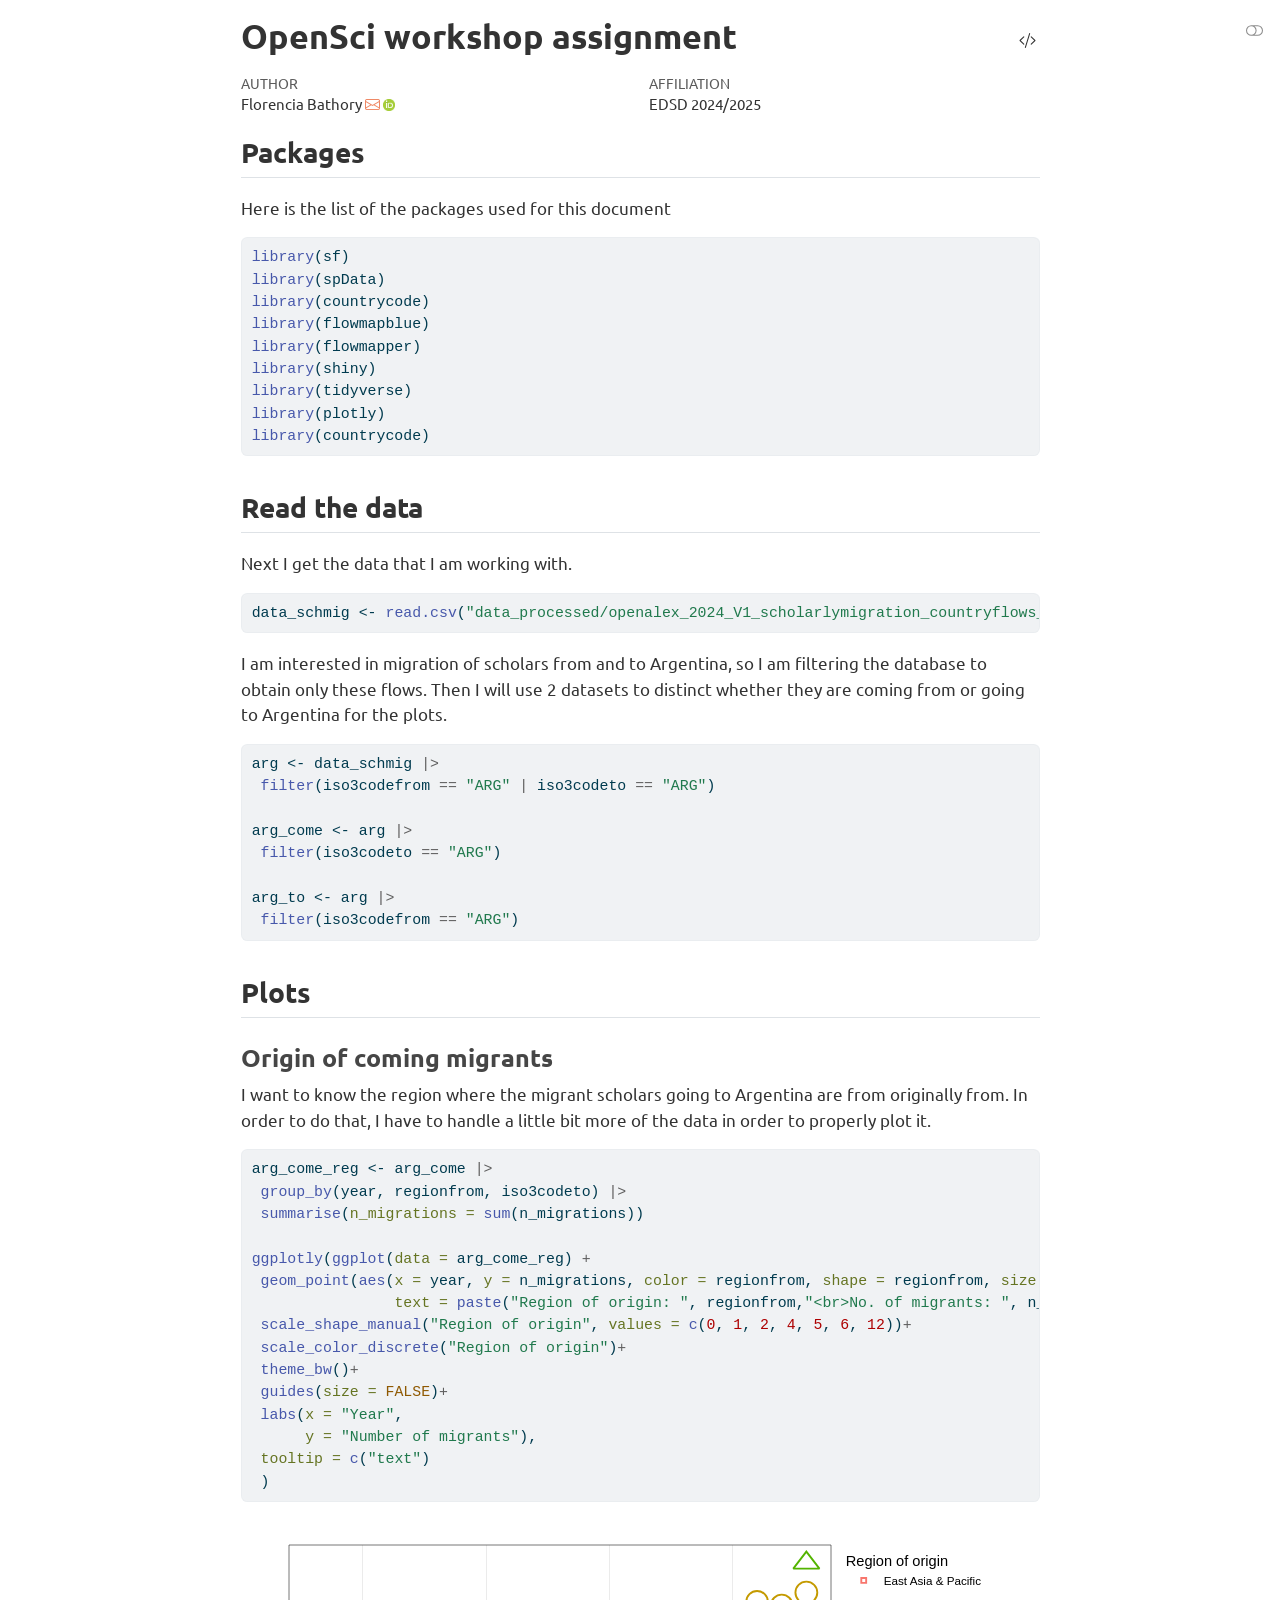
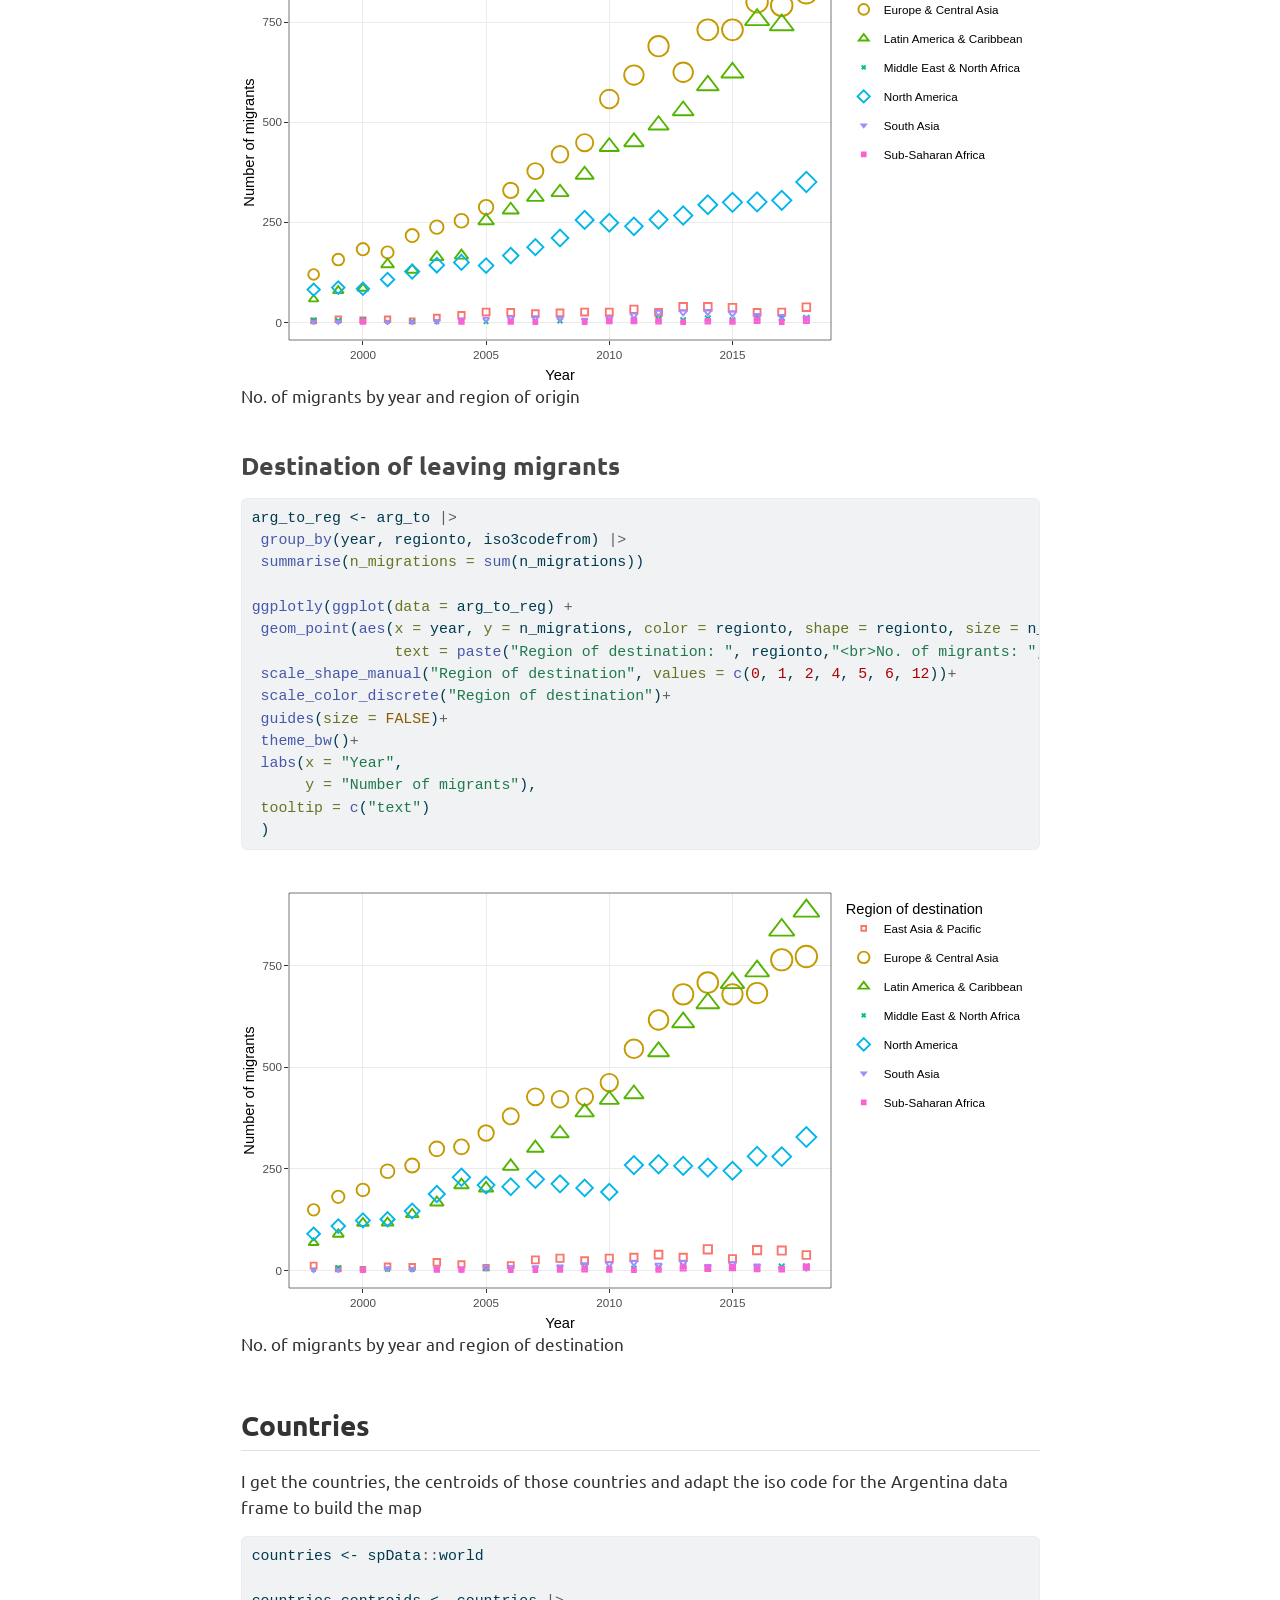
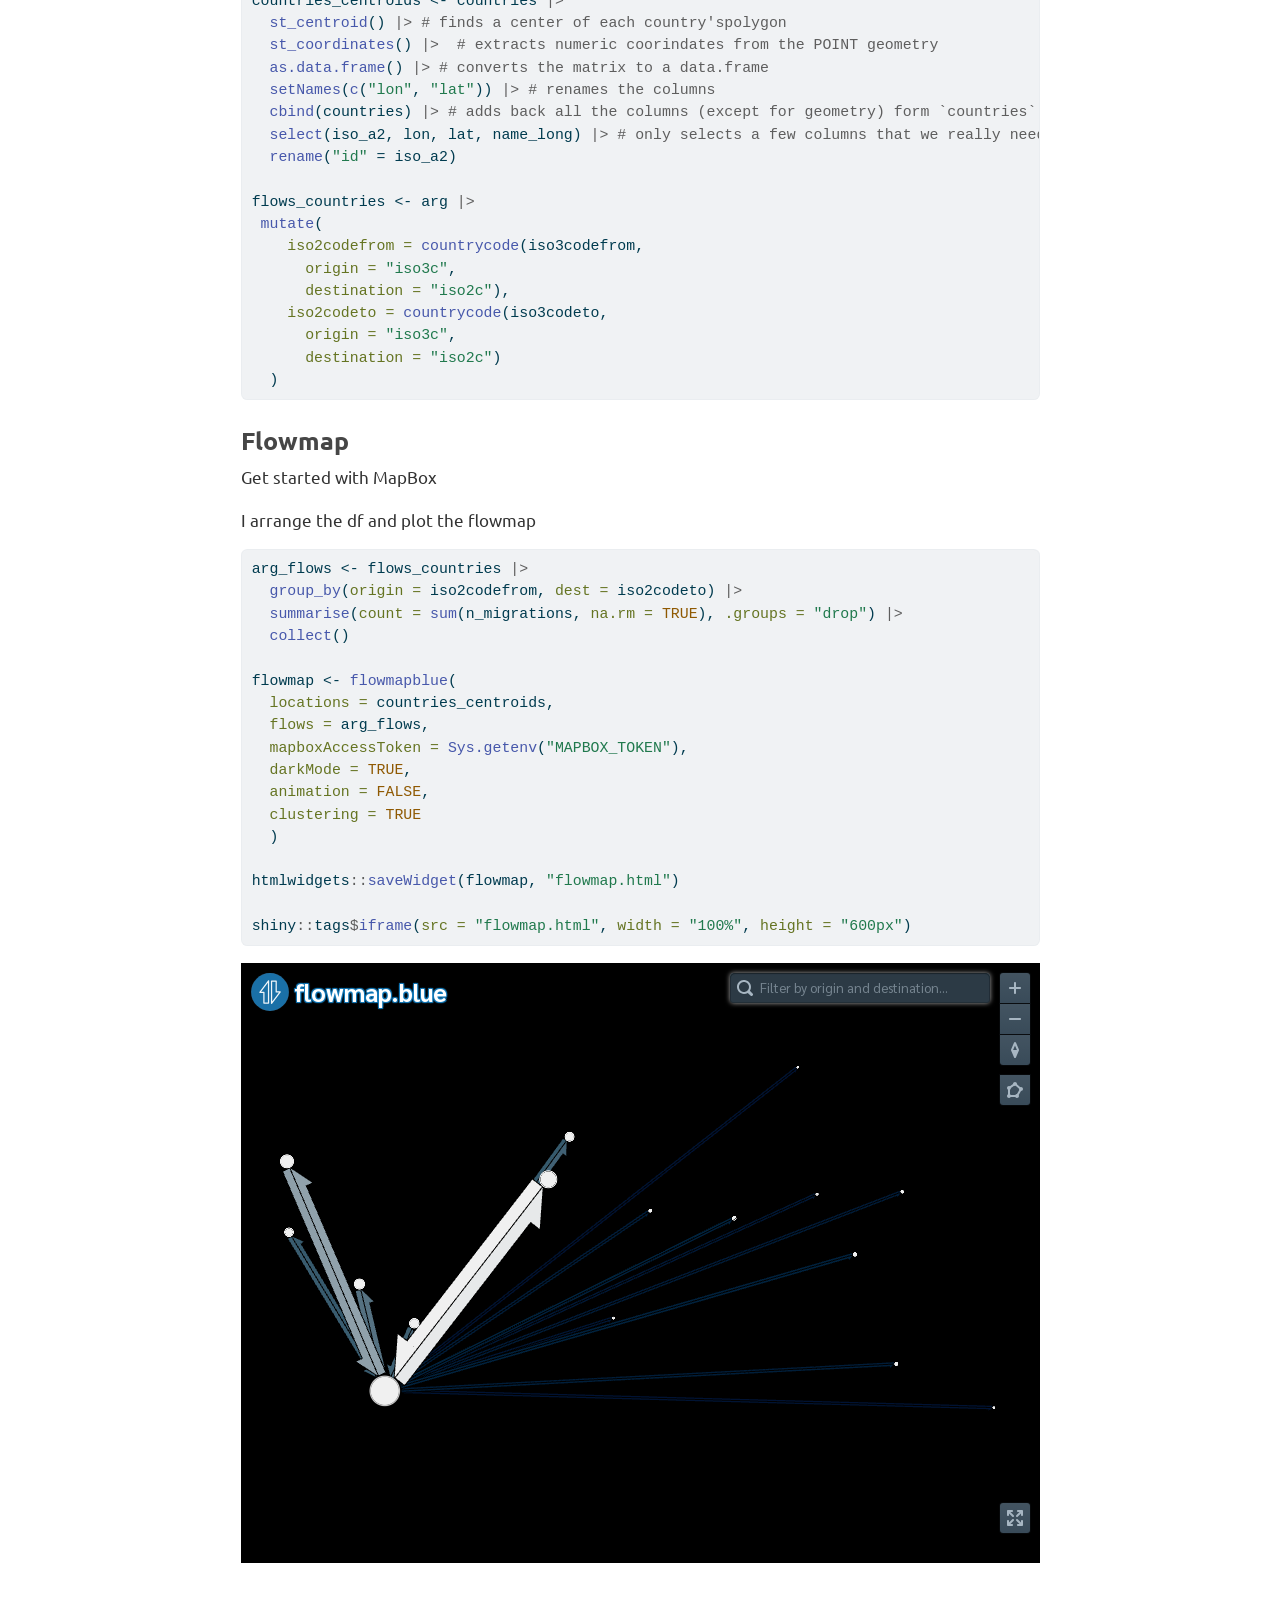
==== commit 65bc94a0: "update" ====
--- a/docs/index.html
+++ b/docs/index.html
@@ -185,8 +185,8 @@
 <span id="cb4-14"><a href="#cb4-14" aria-hidden="true" tabindex="-1"></a> <span class="at">tooltip =</span> <span class="fu">c</span>(<span class="st">"text"</span>)</span>
 <span id="cb4-15"><a href="#cb4-15" aria-hidden="true" tabindex="-1"></a> )</span></code><button title="Copy to Clipboard" class="code-copy-button"><i class="bi"></i></button></pre></div>
 <div class="cell-output-display">
-<div class="plotly html-widget html-fill-item" id="htmlwidget-4b3e809f7009def2f1c8" style="width:100%;height:464px;"></div>
-<script type="application/json" data-for="htmlwidget-4b3e809f7009def2f1c8">{"x":{"data":[{"x":[1998,2002],"y":[4,4],"text":"Region of origin:  East Asia & Pacific <br>No. of migrants:  4","type":"scatter","mode":"markers","marker":{"autocolorscale":false,"color":"rgba(248,118,109,1)","opacity":1,"size":4.8724061706448634,"symbol":"square-open","line":{"width":1.8897637795275593,"color":"rgba(248,118,109,1)"}},"hoveron":"points","name":"East Asia & Pacific","legendgroup":"East Asia & Pacific","showlegend":true,"xaxis":"x","yaxis":"y","hoverinfo":"text","frame":null},{"x":[2000],"y":[6],"text":"Region of origin:  East Asia & Pacific <br>No. of migrants:  6","type":"scatter","mode":"markers","marker":{"autocolorscale":false,"color":"rgba(248,118,109,1)","opacity":1,"size":5.1904277797595739,"symbol":"square-open","line":{"width":1.8897637795275593,"color":"rgba(248,118,109,1)"}},"hoveron":"points","name":"East Asia & Pacific","legendgroup":"East Asia & Pacific","showlegend":false,"xaxis":"x","yaxis":"y","hoverinfo":"text","frame":null},{"x":[1999,2001],"y":[8,8],"text":"Region of origin:  East Asia & Pacific <br>No. of migrants:  8","type":"scatter","mode":"markers","marker":{"autocolorscale":false,"color":"rgba(248,118,109,1)","opacity":1,"size":5.4489272133912028,"symbol":"square-open","line":{"width":1.8897637795275593,"color":"rgba(248,118,109,1)"}},"hoveron":"points","name":"East Asia & Pacific","legendgroup":"East Asia & Pacific","showlegend":false,"xaxis":"x","yaxis":"y","hoverinfo":"text","frame":null},{"x":[2003],"y":[12],"text":"Region of origin:  East Asia & Pacific <br>No. of migrants:  12","type":"scatter","mode":"markers","marker":{"autocolorscale":false,"color":"rgba(248,118,109,1)","opacity":1,"size":5.8722307755013832,"symbol":"square-open","line":{"width":1.8897637795275593,"color":"rgba(248,118,109,1)"}},"hoveron":"points","name":"East Asia & Pacific","legendgroup":"East Asia & Pacific","showlegend":false,"xaxis":"x","yaxis":"y","hoverinfo":"text","frame":null},{"x":[2004],"y":[18],"text":"Region of origin:  East Asia & Pacific <br>No. of migrants:  18","type":"scatter","mode":"markers","marker":{"autocolorscale":false,"color":"rgba(248,118,109,1)","opacity":1,"size":6.3810990209729344,"symbol":"square-open","line":{"width":1.8897637795275593,"color":"rgba(248,118,109,1)"}},"hoveron":"points","name":"East Asia & Pacific","legendgroup":"East Asia & Pacific","showlegend":false,"xaxis":"x","yaxis":"y","hoverinfo":"text","frame":null},{"x":[2007],"y":[22],"text":"Region of origin:  East Asia & Pacific <br>No. of migrants:  22","type":"scatter","mode":"markers","marker":{"autocolorscale":false,"color":"rgba(248,118,109,1)","opacity":1,"size":6.6710125785031362,"symbol":"square-open","line":{"width":1.8897637795275593,"color":"rgba(248,118,109,1)"}},"hoveron":"points","name":"East Asia & Pacific","legendgroup":"East Asia & Pacific","showlegend":false,"xaxis":"x","yaxis":"y","hoverinfo":"text","frame":null},{"x":[2008],"y":[24],"text":"Region of origin:  East Asia & Pacific <br>No. of migrants:  24","type":"scatter","mode":"markers","marker":{"autocolorscale":false,"color":"rgba(248,118,109,1)","opacity":1,"size":6.8055714104898364,"symbol":"square-open","line":{"width":1.8897637795275593,"color":"rgba(248,118,109,1)"}},"hoveron":"points","name":"East Asia & Pacific","legendgroup":"East Asia & Pacific","showlegend":false,"xaxis":"x","yaxis":"y","hoverinfo":"text","frame":null},{"x":[2006,2012,2016],"y":[25,25,25],"text":"Region of origin:  East Asia & Pacific <br>No. of migrants:  25","type":"scatter","mode":"markers","marker":{"autocolorscale":false,"color":"rgba(248,118,109,1)","opacity":1,"size":6.8706550681305103,"symbol":"square-open","line":{"width":1.8897637795275593,"color":"rgba(248,118,109,1)"}},"hoveron":"points","name":"East Asia & Pacific","legendgroup":"East Asia & Pacific","showlegend":false,"xaxis":"x","yaxis":"y","hoverinfo":"text","frame":null},{"x":[2005,2009,2010,2017],"y":[26,26,26,26],"text":"Region of origin:  East Asia & Pacific <br>No. of migrants:  26","type":"scatter","mode":"markers","marker":{"autocolorscale":false,"color":"rgba(248,118,109,1)","opacity":1,"size":6.9343963620197382,"symbol":"square-open","line":{"width":1.8897637795275593,"color":"rgba(248,118,109,1)"}},"hoveron":"points","name":"East Asia & Pacific","legendgroup":"East Asia & Pacific","showlegend":false,"xaxis":"x","yaxis":"y","hoverinfo":"text","frame":null},{"x":[2011],"y":[33],"text":"Region of origin:  East Asia & Pacific <br>No. of migrants:  33","type":"scatter","mode":"markers","marker":{"autocolorscale":false,"color":"rgba(248,118,109,1)","opacity":1,"size":7.3488541579833884,"symbol":"square-open","line":{"width":1.8897637795275593,"color":"rgba(248,118,109,1)"}},"hoveron":"points","name":"East Asia & Pacific","legendgroup":"East Asia & Pacific","showlegend":false,"xaxis":"x","yaxis":"y","hoverinfo":"text","frame":null},{"x":[2015],"y":[37],"text":"Region of origin:  East Asia & Pacific <br>No. of migrants:  37","type":"scatter","mode":"markers","marker":{"autocolorscale":false,"color":"rgba(248,118,109,1)","opacity":1,"size":7.5653701226126628,"symbol":"square-open","line":{"width":1.8897637795275593,"color":"rgba(248,118,109,1)"}},"hoveron":"points","name":"East Asia & Pacific","legendgroup":"East Asia & Pacific","showlegend":false,"xaxis":"x","yaxis":"y","hoverinfo":"text","frame":null},{"x":[2018],"y":[38],"text":"Region of origin:  East Asia & Pacific <br>No. of migrants:  38","type":"scatter","mode":"markers","marker":{"autocolorscale":false,"color":"rgba(248,118,109,1)","opacity":1,"size":7.6175911075911165,"symbol":"square-open","line":{"width":1.8897637795275593,"color":"rgba(248,118,109,1)"}},"hoveron":"points","name":"East Asia & Pacific","legendgroup":"East Asia & Pacific","showlegend":false,"xaxis":"x","yaxis":"y","hoverinfo":"text","frame":null},{"x":[2013,2014],"y":[39,39],"text":"Region of origin:  East Asia & Pacific <br>No. of migrants:  39","type":"scatter","mode":"markers","marker":{"autocolorscale":false,"color":"rgba(248,118,109,1)","opacity":1,"size":7.6691110443601342,"symbol":"square-open","line":{"width":1.8897637795275593,"color":"rgba(248,118,109,1)"}},"hoveron":"points","name":"East Asia & Pacific","legendgroup":"East Asia & Pacific","showlegend":false,"xaxis":"x","yaxis":"y","hoverinfo":"text","frame":null},{"x":[1998],"y":[120],"text":"Region of origin:  Europe & Central Asia <br>No. of migrants:  120","type":"scatter","mode":"markers","marker":{"autocolorscale":false,"color":"rgba(196,154,0,1)","opacity":1,"size":10.662638665252404,"symbol":"circle-open","line":{"width":1.8897637795275593,"color":"rgba(196,154,0,1)"}},"hoveron":"points","name":"Europe & Central Asia","legendgroup":"Europe & Central Asia","showlegend":true,"xaxis":"x","yaxis":"y","hoverinfo":"text","frame":null},{"x":[1999],"y":[157],"text":"Region of origin:  Europe & Central Asia <br>No. of migrants:  157","type":"scatter","mode":"markers","marker":{"autocolorscale":false,"color":"rgba(196,154,0,1)","opacity":1,"size":11.660387302944558,"symbol":"circle-open","line":{"width":1.8897637795275593,"color":"rgba(196,154,0,1)"}},"hoveron":"points","name":"Europe & Central Asia","legendgroup":"Europe & Central Asia","showlegend":false,"xaxis":"x","yaxis":"y","hoverinfo":"text","frame":null},{"x":[2001],"y":[175],"text":"Region of origin:  Europe & Central Asia <br>No. of migrants:  175","type":"scatter","mode":"markers","marker":{"autocolorscale":false,"color":"rgba(196,154,0,1)","opacity":1,"size":12.102643097174189,"symbol":"circle-open","line":{"width":1.8897637795275593,"color":"rgba(196,154,0,1)"}},"hoveron":"points","name":"Europe & Central Asia","legendgroup":"Europe & Central Asia","showlegend":false,"xaxis":"x","yaxis":"y","hoverinfo":"text","frame":null},{"x":[2000],"y":[183],"text":"Region of origin:  Europe & Central Asia <br>No. of migrants:  183","type":"scatter","mode":"markers","marker":{"autocolorscale":false,"color":"rgba(196,154,0,1)","opacity":1,"size":12.291828972499859,"symbol":"circle-open","line":{"width":1.8897637795275593,"color":"rgba(196,154,0,1)"}},"hoveron":"points","name":"Europe & Central Asia","legendgroup":"Europe & Central Asia","showlegend":false,"xaxis":"x","yaxis":"y","hoverinfo":"text","frame":null},{"x":[2002],"y":[217],"text":"Region of origin:  Europe & Central Asia <br>No. of migrants:  217","type":"scatter","mode":"markers","marker":{"autocolorscale":false,"color":"rgba(196,154,0,1)","opacity":1,"size":13.052910086281294,"symbol":"circle-open","line":{"width":1.8897637795275593,"color":"rgba(196,154,0,1)"}},"hoveron":"points","name":"Europe & Central Asia","legendgroup":"Europe & Central Asia","showlegend":false,"xaxis":"x","yaxis":"y","hoverinfo":"text","frame":null},{"x":[2003],"y":[238],"text":"Region of origin:  Europe & Central Asia <br>No. of migrants:  238","type":"scatter","mode":"markers","marker":{"autocolorscale":false,"color":"rgba(196,154,0,1)","opacity":1,"size":13.493245133390705,"symbol":"circle-open","line":{"width":1.8897637795275593,"color":"rgba(196,154,0,1)"}},"hoveron":"points","name":"Europe & Central Asia","legendgroup":"Europe & Central Asia","showlegend":false,"xaxis":"x","yaxis":"y","hoverinfo":"text","frame":null},{"x":[2004],"y":[254],"text":"Region of origin:  Europe & Central Asia <br>No. of migrants:  254","type":"scatter","mode":"markers","marker":{"autocolorscale":false,"color":"rgba(196,154,0,1)","opacity":1,"size":13.815779613426034,"symbol":"circle-open","line":{"width":1.8897637795275593,"color":"rgba(196,154,0,1)"}},"hoveron":"points","name":"Europe & Central Asia","legendgroup":"Europe & Central Asia","showlegend":false,"xaxis":"x","yaxis":"y","hoverinfo":"text","frame":null},{"x":[2005],"y":[288],"text":"Region of origin:  Europe & Central Asia <br>No. of migrants:  288","type":"scatter","mode":"markers","marker":{"autocolorscale":false,"color":"rgba(196,154,0,1)","opacity":1,"size":14.468900947696513,"symbol":"circle-open","line":{"width":1.8897637795275593,"color":"rgba(196,154,0,1)"}},"hoveron":"points","name":"Europe & Central Asia","legendgroup":"Europe & Central Asia","showlegend":false,"xaxis":"x","yaxis":"y","hoverinfo":"text","frame":null},{"x":[2006],"y":[330],"text":"Region of origin:  Europe & Central Asia <br>No. of migrants:  330","type":"scatter","mode":"markers","marker":{"autocolorscale":false,"color":"rgba(196,154,0,1)","opacity":1,"size":15.224354979212203,"symbol":"circle-open","line":{"width":1.8897637795275593,"color":"rgba(196,154,0,1)"}},"hoveron":"points","name":"Europe & Central Asia","legendgroup":"Europe & Central Asia","showlegend":false,"xaxis":"x","yaxis":"y","hoverinfo":"text","frame":null},{"x":[2007],"y":[378],"text":"Region of origin:  Europe & Central Asia <br>No. of migrants:  378","type":"scatter","mode":"markers","marker":{"autocolorscale":false,"color":"rgba(196,154,0,1)","opacity":1,"size":16.030821908302659,"symbol":"circle-open","line":{"width":1.8897637795275593,"color":"rgba(196,154,0,1)"}},"hoveron":"points","name":"Europe & Central Asia","legendgroup":"Europe & Central Asia","showlegend":false,"xaxis":"x","yaxis":"y","hoverinfo":"text","frame":null},{"x":[2008],"y":[420],"text":"Region of origin:  Europe & Central Asia <br>No. of migrants:  420","type":"scatter","mode":"markers","marker":{"autocolorscale":false,"color":"rgba(196,154,0,1)","opacity":1,"size":16.69523832026719,"symbol":"circle-open","line":{"width":1.8897637795275593,"color":"rgba(196,154,0,1)"}},"hoveron":"points","name":"Europe & Central Asia","legendgroup":"Europe & Central Asia","showlegend":false,"xaxis":"x","yaxis":"y","hoverinfo":"text","frame":null},{"x":[2009],"y":[449],"text":"Region of origin:  Europe & Central Asia <br>No. of migrants:  449","type":"scatter","mode":"markers","marker":{"autocolorscale":false,"color":"rgba(196,154,0,1)","opacity":1,"size":17.134724793743789,"symbol":"circle-open","line":{"width":1.8897637795275593,"color":"rgba(196,154,0,1)"}},"hoveron":"points","name":"Europe & Central Asia","legendgroup":"Europe & Central Asia","showlegend":false,"xaxis":"x","yaxis":"y","hoverinfo":"text","frame":null},{"x":[2010],"y":[558],"text":"Region of origin:  Europe & Central Asia <br>No. of migrants:  558","type":"scatter","mode":"markers","marker":{"autocolorscale":false,"color":"rgba(196,154,0,1)","opacity":1,"size":18.671043022973642,"symbol":"circle-open","line":{"width":1.8897637795275593,"color":"rgba(196,154,0,1)"}},"hoveron":"points","name":"Europe & Central Asia","legendgroup":"Europe & Central Asia","showlegend":false,"xaxis":"x","yaxis":"y","hoverinfo":"text","frame":null},{"x":[2011],"y":[618],"text":"Region of origin:  Europe & Central Asia <br>No. of migrants:  618","type":"scatter","mode":"markers","marker":{"autocolorscale":false,"color":"rgba(196,154,0,1)","opacity":1,"size":19.452590629352869,"symbol":"circle-open","line":{"width":1.8897637795275593,"color":"rgba(196,154,0,1)"}},"hoveron":"points","name":"Europe & Central Asia","legendgroup":"Europe & Central Asia","showlegend":false,"xaxis":"x","yaxis":"y","hoverinfo":"text","frame":null},{"x":[2013],"y":[625],"text":"Region of origin:  Europe & Central Asia <br>No. of migrants:  625","type":"scatter","mode":"markers","marker":{"autocolorscale":false,"color":"rgba(196,154,0,1)","opacity":1,"size":19.541247046833998,"symbol":"circle-open","line":{"width":1.8897637795275593,"color":"rgba(196,154,0,1)"}},"hoveron":"points","name":"Europe & Central Asia","legendgroup":"Europe & Central Asia","showlegend":false,"xaxis":"x","yaxis":"y","hoverinfo":"text","frame":null},{"x":[2012],"y":[690],"text":"Region of origin:  Europe & Central Asia <br>No. of migrants:  690","type":"scatter","mode":"markers","marker":{"autocolorscale":false,"color":"rgba(196,154,0,1)","opacity":1,"size":20.341837598346711,"symbol":"circle-open","line":{"width":1.8897637795275593,"color":"rgba(196,154,0,1)"}},"hoveron":"points","name":"Europe & Central Asia","legendgroup":"Europe & Central Asia","showlegend":false,"xaxis":"x","yaxis":"y","hoverinfo":"text","frame":null},{"x":[2014,2015],"y":[731,731],"text":"Region of origin:  Europe & Central Asia <br>No. of migrants:  731","type":"scatter","mode":"markers","marker":{"autocolorscale":false,"color":"rgba(196,154,0,1)","opacity":1,"size":20.827499789981786,"symbol":"circle-open","line":{"width":1.8897637795275593,"color":"rgba(196,154,0,1)"}},"hoveron":"points","name":"Europe & Central Asia","legendgroup":"Europe & Central Asia","showlegend":false,"xaxis":"x","yaxis":"y","hoverinfo":"text","frame":null},{"x":[2017],"y":[792],"text":"Region of origin:  Europe & Central Asia <br>No. of migrants:  792","type":"scatter","mode":"markers","marker":{"autocolorscale":false,"color":"rgba(196,154,0,1)","opacity":1,"size":21.52548930437651,"symbol":"circle-open","line":{"width":1.8897637795275593,"color":"rgba(196,154,0,1)"}},"hoveron":"points","name":"Europe & Central Asia","legendgroup":"Europe & Central Asia","showlegend":false,"xaxis":"x","yaxis":"y","hoverinfo":"text","frame":null},{"x":[2016],"y":[801],"text":"Region of origin:  Europe & Central Asia <br>No. of migrants:  801","type":"scatter","mode":"markers","marker":{"autocolorscale":false,"color":"rgba(196,154,0,1)","opacity":1,"size":21.626160553696465,"symbol":"circle-open","line":{"width":1.8897637795275593,"color":"rgba(196,154,0,1)"}},"hoveron":"points","name":"Europe & Central Asia","legendgroup":"Europe & Central Asia","showlegend":false,"xaxis":"x","yaxis":"y","hoverinfo":"text","frame":null},{"x":[2018],"y":[824],"text":"Region of origin:  Europe & Central Asia <br>No. of migrants:  824","type":"scatter","mode":"markers","marker":{"autocolorscale":false,"color":"rgba(196,154,0,1)","opacity":1,"size":21.880888022739253,"symbol":"circle-open","line":{"width":1.8897637795275593,"color":"rgba(196,154,0,1)"}},"hoveron":"points","name":"Europe & Central Asia","legendgroup":"Europe & Central Asia","showlegend":false,"xaxis":"x","yaxis":"y","hoverinfo":"text","frame":null},{"x":[1998],"y":[58],"text":"Region of origin:  Latin America & Caribbean  <br>No. of migrants:  58","type":"scatter","mode":"markers","marker":{"autocolorscale":false,"color":"rgba(83,180,0,1)","opacity":1,"size":8.5432749845318572,"symbol":"triangle-up-open","line":{"width":1.8897637795275593,"color":"rgba(83,180,0,1)"}},"hoveron":"points","name":"Latin America & Caribbean ","legendgroup":"Latin America & Caribbean ","showlegend":true,"xaxis":"x","yaxis":"y","hoverinfo":"text","frame":null},{"x":[1999],"y":[79],"text":"Region of origin:  Latin America & Caribbean  <br>No. of migrants:  79","type":"scatter","mode":"markers","marker":{"autocolorscale":false,"color":"rgba(83,180,0,1)","opacity":1,"size":9.3521369255394191,"symbol":"triangle-up-open","line":{"width":1.8897637795275593,"color":"rgba(83,180,0,1)"}},"hoveron":"points","name":"Latin America & Caribbean ","legendgroup":"Latin America & Caribbean ","showlegend":false,"xaxis":"x","yaxis":"y","hoverinfo":"text","frame":null},{"x":[2000],"y":[85],"text":"Region of origin:  Latin America & Caribbean  <br>No. of migrants:  85","type":"scatter","mode":"markers","marker":{"autocolorscale":false,"color":"rgba(83,180,0,1)","opacity":1,"size":9.5624975979511539,"symbol":"triangle-up-open","line":{"width":1.8897637795275593,"color":"rgba(83,180,0,1)"}},"hoveron":"points","name":"Latin America & Caribbean ","legendgroup":"Latin America & Caribbean ","showlegend":false,"xaxis":"x","yaxis":"y","hoverinfo":"text","frame":null},{"x":[2002],"y":[131],"text":"Region of origin:  Latin America & Caribbean  <br>No. of migrants:  131","type":"scatter","mode":"markers","marker":{"autocolorscale":false,"color":"rgba(83,180,0,1)","opacity":1,"size":10.973735316159509,"symbol":"triangle-up-open","line":{"width":1.8897637795275593,"color":"rgba(83,180,0,1)"}},"hoveron":"points","name":"Latin America & Caribbean ","legendgroup":"Latin America & Caribbean ","showlegend":false,"xaxis":"x","yaxis":"y","hoverinfo":"text","frame":null},{"x":[2001],"y":[145],"text":"Region of origin:  Latin America & Caribbean  <br>No. of migrants:  145","type":"scatter","mode":"markers","marker":{"autocolorscale":false,"color":"rgba(83,180,0,1)","opacity":1,"size":11.351212686170205,"symbol":"triangle-up-open","line":{"width":1.8897637795275593,"color":"rgba(83,180,0,1)"}},"hoveron":"points","name":"Latin America & Caribbean ","legendgroup":"Latin America & Caribbean ","showlegend":false,"xaxis":"x","yaxis":"y","hoverinfo":"text","frame":null},{"x":[2003],"y":[163],"text":"Region of origin:  Latin America & Caribbean  <br>No. of migrants:  163","type":"scatter","mode":"markers","marker":{"autocolorscale":false,"color":"rgba(83,180,0,1)","opacity":1,"size":11.810512406643726,"symbol":"triangle-up-open","line":{"width":1.8897637795275593,"color":"rgba(83,180,0,1)"}},"hoveron":"points","name":"Latin America & Caribbean ","legendgroup":"Latin America & Caribbean ","showlegend":false,"xaxis":"x","yaxis":"y","hoverinfo":"text","frame":null},{"x":[2004],"y":[167],"text":"Region of origin:  Latin America & Caribbean  <br>No. of migrants:  167","type":"scatter","mode":"markers","marker":{"autocolorscale":false,"color":"rgba(83,180,0,1)","opacity":1,"size":11.909055784507375,"symbol":"triangle-up-open","line":{"width":1.8897637795275593,"color":"rgba(83,180,0,1)"}},"hoveron":"points","name":"Latin America & Caribbean ","legendgroup":"Latin America & Caribbean ","showlegend":false,"xaxis":"x","yaxis":"y","hoverinfo":"text","frame":null},{"x":[2005],"y":[254],"text":"Region of origin:  Latin America & Caribbean  <br>No. of migrants:  254","type":"scatter","mode":"markers","marker":{"autocolorscale":false,"color":"rgba(83,180,0,1)","opacity":1,"size":13.815779613426034,"symbol":"triangle-up-open","line":{"width":1.8897637795275593,"color":"rgba(83,180,0,1)"}},"hoveron":"points","name":"Latin America & Caribbean ","legendgroup":"Latin America & Caribbean ","showlegend":false,"xaxis":"x","yaxis":"y","hoverinfo":"text","frame":null},{"x":[2006],"y":[281],"text":"Region of origin:  Latin America & Caribbean  <br>No. of migrants:  281","type":"scatter","mode":"markers","marker":{"autocolorscale":false,"color":"rgba(83,180,0,1)","opacity":1,"size":14.33773802465474,"symbol":"triangle-up-open","line":{"width":1.8897637795275593,"color":"rgba(83,180,0,1)"}},"hoveron":"points","name":"Latin America & Caribbean ","legendgroup":"Latin America & Caribbean ","showlegend":false,"xaxis":"x","yaxis":"y","hoverinfo":"text","frame":null},{"x":[2007],"y":[313],"text":"Region of origin:  Latin America & Caribbean  <br>No. of migrants:  313","type":"scatter","mode":"markers","marker":{"autocolorscale":false,"color":"rgba(83,180,0,1)","opacity":1,"size":14.924746292023721,"symbol":"triangle-up-open","line":{"width":1.8897637795275593,"color":"rgba(83,180,0,1)"}},"hoveron":"points","name":"Latin America & Caribbean ","legendgroup":"Latin America & Caribbean ","showlegend":false,"xaxis":"x","yaxis":"y","hoverinfo":"text","frame":null},{"x":[2008],"y":[325],"text":"Region of origin:  Latin America & Caribbean  <br>No. of migrants:  325","type":"scatter","mode":"markers","marker":{"autocolorscale":false,"color":"rgba(83,180,0,1)","opacity":1,"size":15.13705524972775,"symbol":"triangle-up-open","line":{"width":1.8897637795275593,"color":"rgba(83,180,0,1)"}},"hoveron":"points","name":"Latin America & Caribbean ","legendgroup":"Latin America & Caribbean ","showlegend":false,"xaxis":"x","yaxis":"y","hoverinfo":"text","frame":null},{"x":[2009],"y":[369],"text":"Region of origin:  Latin America & Caribbean  <br>No. of migrants:  369","type":"scatter","mode":"markers","marker":{"autocolorscale":false,"color":"rgba(83,180,0,1)","opacity":1,"size":15.88370296479399,"symbol":"triangle-up-open","line":{"width":1.8897637795275593,"color":"rgba(83,180,0,1)"}},"hoveron":"points","name":"Latin America & Caribbean ","legendgroup":"Latin America & Caribbean ","showlegend":false,"xaxis":"x","yaxis":"y","hoverinfo":"text","frame":null},{"x":[2010],"y":[439],"text":"Region of origin:  Latin America & Caribbean  <br>No. of migrants:  439","type":"scatter","mode":"markers","marker":{"autocolorscale":false,"color":"rgba(83,180,0,1)","opacity":1,"size":16.984830066452218,"symbol":"triangle-up-open","line":{"width":1.8897637795275593,"color":"rgba(83,180,0,1)"}},"hoveron":"points","name":"Latin America & Caribbean ","legendgroup":"Latin America & Caribbean ","showlegend":false,"xaxis":"x","yaxis":"y","hoverinfo":"text","frame":null},{"x":[2011],"y":[451],"text":"Region of origin:  Latin America & Caribbean  <br>No. of migrants:  451","type":"scatter","mode":"markers","marker":{"autocolorscale":false,"color":"rgba(83,180,0,1)","opacity":1,"size":17.16450230503613,"symbol":"triangle-up-open","line":{"width":1.8897637795275593,"color":"rgba(83,180,0,1)"}},"hoveron":"points","name":"Latin America & Caribbean ","legendgroup":"Latin America & Caribbean ","showlegend":false,"xaxis":"x","yaxis":"y","hoverinfo":"text","frame":null},{"x":[2012],"y":[493],"text":"Region of origin:  Latin America & Caribbean  <br>No. of migrants:  493","type":"scatter","mode":"markers","marker":{"autocolorscale":false,"color":"rgba(83,180,0,1)","opacity":1,"size":17.775202611939633,"symbol":"triangle-up-open","line":{"width":1.8897637795275593,"color":"rgba(83,180,0,1)"}},"hoveron":"points","name":"Latin America & Caribbean ","legendgroup":"Latin America & Caribbean ","showlegend":false,"xaxis":"x","yaxis":"y","hoverinfo":"text","frame":null},{"x":[2013],"y":[529],"text":"Region of origin:  Latin America & Caribbean  <br>No. of migrants:  529","type":"scatter","mode":"markers","marker":{"autocolorscale":false,"color":"rgba(83,180,0,1)","opacity":1,"size":18.278200743246082,"symbol":"triangle-up-open","line":{"width":1.8897637795275593,"color":"rgba(83,180,0,1)"}},"hoveron":"points","name":"Latin America & Caribbean ","legendgroup":"Latin America & Caribbean ","showlegend":false,"xaxis":"x","yaxis":"y","hoverinfo":"text","frame":null},{"x":[2014],"y":[592],"text":"Region of origin:  Latin America & Caribbean  <br>No. of migrants:  592","type":"scatter","mode":"markers","marker":{"autocolorscale":false,"color":"rgba(83,180,0,1)","opacity":1,"size":19.11880984197354,"symbol":"triangle-up-open","line":{"width":1.8897637795275593,"color":"rgba(83,180,0,1)"}},"hoveron":"points","name":"Latin America & Caribbean ","legendgroup":"Latin America & Caribbean ","showlegend":false,"xaxis":"x","yaxis":"y","hoverinfo":"text","frame":null},{"x":[2015],"y":[624],"text":"Region of origin:  Latin America & Caribbean  <br>No. of migrants:  624","type":"scatter","mode":"markers","marker":{"autocolorscale":false,"color":"rgba(83,180,0,1)","opacity":1,"size":19.528612399923546,"symbol":"triangle-up-open","line":{"width":1.8897637795275593,"color":"rgba(83,180,0,1)"}},"hoveron":"points","name":"Latin America & Caribbean ","legendgroup":"Latin America & Caribbean ","showlegend":false,"xaxis":"x","yaxis":"y","hoverinfo":"text","frame":null},{"x":[2017],"y":[743],"text":"Region of origin:  Latin America & Caribbean  <br>No. of migrants:  743","type":"scatter","mode":"markers","marker":{"autocolorscale":false,"color":"rgba(83,180,0,1)","opacity":1,"size":20.967048957590979,"symbol":"triangle-up-open","line":{"width":1.8897637795275593,"color":"rgba(83,180,0,1)"}},"hoveron":"points","name":"Latin America & Caribbean ","legendgroup":"Latin America & Caribbean ","showlegend":false,"xaxis":"x","yaxis":"y","hoverinfo":"text","frame":null},{"x":[2016],"y":[756],"text":"Region of origin:  Latin America & Caribbean  <br>No. of migrants:  756","type":"scatter","mode":"markers","marker":{"autocolorscale":false,"color":"rgba(83,180,0,1)","opacity":1,"size":21.116959731968336,"symbol":"triangle-up-open","line":{"width":1.8897637795275593,"color":"rgba(83,180,0,1)"}},"hoveron":"points","name":"Latin America & Caribbean ","legendgroup":"Latin America & Caribbean ","showlegend":false,"xaxis":"x","yaxis":"y","hoverinfo":"text","frame":null},{"x":[2018],"y":[898],"text":"Region of origin:  Latin America & Caribbean  <br>No. of migrants:  898","type":"scatter","mode":"markers","marker":{"autocolorscale":false,"color":"rgba(83,180,0,1)","opacity":1,"size":22.677165354330711,"symbol":"triangle-up-open","line":{"width":1.8897637795275593,"color":"rgba(83,180,0,1)"}},"hoveron":"points","name":"Latin America & Caribbean ","legendgroup":"Latin America & Caribbean ","showlegend":false,"xaxis":"x","yaxis":"y","hoverinfo":"text","frame":null},{"x":[2001],"y":[1],"text":"Region of origin:  Middle East & North Africa <br>No. of migrants:  1","type":"scatter","mode":"markers","marker":{"autocolorscale":false,"color":"rgba(0,192,148,1)","opacity":1,"size":3.7795275590551185,"symbol":"x-thin-open","line":{"width":1.8897637795275593,"color":"rgba(0,192,148,1)"}},"hoveron":"points","name":"Middle East & North Africa","legendgroup":"Middle East & North Africa","showlegend":true,"xaxis":"x","yaxis":"y","hoverinfo":"text","frame":null},{"x":[2002,2003,2005],"y":[2,2,2],"text":"Region of origin:  Middle East & North Africa <br>No. of migrants:  2","type":"scatter","mode":"markers","marker":{"autocolorscale":false,"color":"rgba(0,192,148,1)","opacity":1,"size":4.4105013196480423,"symbol":"x-thin-open","line":{"width":1.8897637795275593,"color":"rgba(0,192,148,1)"}},"hoveron":"points","name":"Middle East & North Africa","legendgroup":"Middle East & North Africa","showlegend":false,"xaxis":"x","yaxis":"y","hoverinfo":"text","frame":null},{"x":[2010],"y":[3],"text":"Region of origin:  Middle East & North Africa <br>No. of migrants:  3","type":"scatter","mode":"markers","marker":{"autocolorscale":false,"color":"rgba(0,192,148,1)","opacity":1,"size":4.6718592087871853,"symbol":"x-thin-open","line":{"width":1.8897637795275593,"color":"rgba(0,192,148,1)"}},"hoveron":"points","name":"Middle East & North Africa","legendgroup":"Middle East & North Africa","showlegend":false,"xaxis":"x","yaxis":"y","hoverinfo":"text","frame":null},{"x":[1999,2004,2006,2007,2008,2009],"y":[4,4,4,4,4,4],"text":"Region of origin:  Middle East & North Africa <br>No. of migrants:  4","type":"scatter","mode":"markers","marker":{"autocolorscale":false,"color":"rgba(0,192,148,1)","opacity":1,"size":4.8724061706448634,"symbol":"x-thin-open","line":{"width":1.8897637795275593,"color":"rgba(0,192,148,1)"}},"hoveron":"points","name":"Middle East & North Africa","legendgroup":"Middle East & North Africa","showlegend":false,"xaxis":"x","yaxis":"y","hoverinfo":"text","frame":null},{"x":[1998],"y":[5],"text":"Region of origin:  Middle East & North Africa <br>No. of migrants:  5","type":"scatter","mode":"markers","marker":{"autocolorscale":false,"color":"rgba(0,192,148,1)","opacity":1,"size":5.0414750802409669,"symbol":"x-thin-open","line":{"width":1.8897637795275593,"color":"rgba(0,192,148,1)"}},"hoveron":"points","name":"Middle East & North Africa","legendgroup":"Middle East & North Africa","showlegend":false,"xaxis":"x","yaxis":"y","hoverinfo":"text","frame":null},{"x":[2000,2011,2013,2015],"y":[6,6,6,6],"text":"Region of origin:  Middle East & North Africa <br>No. of migrants:  6","type":"scatter","mode":"markers","marker":{"autocolorscale":false,"color":"rgba(0,192,148,1)","opacity":1,"size":5.1904277797595739,"symbol":"x-thin-open","line":{"width":1.8897637795275593,"color":"rgba(0,192,148,1)"}},"hoveron":"points","name":"Middle East & North Africa","legendgroup":"Middle East & North Africa","showlegend":false,"xaxis":"x","yaxis":"y","hoverinfo":"text","frame":null},{"x":[2012],"y":[8],"text":"Region of origin:  Middle East & North Africa <br>No. of migrants:  8","type":"scatter","mode":"markers","marker":{"autocolorscale":false,"color":"rgba(0,192,148,1)","opacity":1,"size":5.4489272133912028,"symbol":"x-thin-open","line":{"width":1.8897637795275593,"color":"rgba(0,192,148,1)"}},"hoveron":"points","name":"Middle East & North Africa","legendgroup":"Middle East & North Africa","showlegend":false,"xaxis":"x","yaxis":"y","hoverinfo":"text","frame":null},{"x":[2014],"y":[10],"text":"Region of origin:  Middle East & North Africa <br>No. of migrants:  10","type":"scatter","mode":"markers","marker":{"autocolorscale":false,"color":"rgba(0,192,148,1)","opacity":1,"size":5.6724488408338916,"symbol":"x-thin-open","line":{"width":1.8897637795275593,"color":"rgba(0,192,148,1)"}},"hoveron":"points","name":"Middle East & North Africa","legendgroup":"Middle East & North Africa","showlegend":false,"xaxis":"x","yaxis":"y","hoverinfo":"text","frame":null},{"x":[2018],"y":[11],"text":"Region of origin:  Middle East & North Africa <br>No. of migrants:  11","type":"scatter","mode":"markers","marker":{"autocolorscale":false,"color":"rgba(0,192,148,1)","opacity":1,"size":5.7748417863305539,"symbol":"x-thin-open","line":{"width":1.8897637795275593,"color":"rgba(0,192,148,1)"}},"hoveron":"points","name":"Middle East & North Africa","legendgroup":"Middle East & North Africa","showlegend":false,"xaxis":"x","yaxis":"y","hoverinfo":"text","frame":null},{"x":[2016,2017],"y":[12,12],"text":"Region of origin:  Middle East & North Africa <br>No. of migrants:  12","type":"scatter","mode":"markers","marker":{"autocolorscale":false,"color":"rgba(0,192,148,1)","opacity":1,"size":5.8722307755013832,"symbol":"x-thin-open","line":{"width":1.8897637795275593,"color":"rgba(0,192,148,1)"}},"hoveron":"points","name":"Middle East & North Africa","legendgroup":"Middle East & North Africa","showlegend":false,"xaxis":"x","yaxis":"y","hoverinfo":"text","frame":null},{"x":[1998],"y":[82],"text":"Region of origin:  North America <br>No. of migrants:  82","type":"scatter","mode":"markers","marker":{"autocolorscale":false,"color":"rgba(0,182,235,1)","opacity":1,"size":9.4582914043914332,"symbol":"diamond-open","line":{"width":1.8897637795275593,"color":"rgba(0,182,235,1)"}},"hoveron":"points","name":"North America","legendgroup":"North America","showlegend":true,"xaxis":"x","yaxis":"y","hoverinfo":"text","frame":null},{"x":[2000],"y":[84],"text":"Region of origin:  North America <br>No. of migrants:  84","type":"scatter","mode":"markers","marker":{"autocolorscale":false,"color":"rgba(0,182,235,1)","opacity":1,"size":9.5279720951198499,"symbol":"diamond-open","line":{"width":1.8897637795275593,"color":"rgba(0,182,235,1)"}},"hoveron":"points","name":"North America","legendgroup":"North America","showlegend":false,"xaxis":"x","yaxis":"y","hoverinfo":"text","frame":null},{"x":[1999],"y":[87],"text":"Region of origin:  North America <br>No. of migrants:  87","type":"scatter","mode":"markers","marker":{"autocolorscale":false,"color":"rgba(0,182,235,1)","opacity":1,"size":9.6309374954621347,"symbol":"diamond-open","line":{"width":1.8897637795275593,"color":"rgba(0,182,235,1)"}},"hoveron":"points","name":"North America","legendgroup":"North America","showlegend":false,"xaxis":"x","yaxis":"y","hoverinfo":"text","frame":null},{"x":[2001],"y":[107],"text":"Region of origin:  North America <br>No. of migrants:  107","type":"scatter","mode":"markers","marker":{"autocolorscale":false,"color":"rgba(0,182,235,1)","opacity":1,"size":10.275800026787541,"symbol":"diamond-open","line":{"width":1.8897637795275593,"color":"rgba(0,182,235,1)"}},"hoveron":"points","name":"North America","legendgroup":"North America","showlegend":false,"xaxis":"x","yaxis":"y","hoverinfo":"text","frame":null},{"x":[2002],"y":[127],"text":"Region of origin:  North America <br>No. of migrants:  127","type":"scatter","mode":"markers","marker":{"autocolorscale":false,"color":"rgba(0,182,235,1)","opacity":1,"size":10.862190455604258,"symbol":"diamond-open","line":{"width":1.8897637795275593,"color":"rgba(0,182,235,1)"}},"hoveron":"points","name":"North America","legendgroup":"North America","showlegend":false,"xaxis":"x","yaxis":"y","hoverinfo":"text","frame":null},{"x":[2005],"y":[142],"text":"Region of origin:  North America <br>No. of migrants:  142","type":"scatter","mode":"markers","marker":{"autocolorscale":false,"color":"rgba(0,182,235,1)","opacity":1,"size":11.271925840280263,"symbol":"diamond-open","line":{"width":1.8897637795275593,"color":"rgba(0,182,235,1)"}},"hoveron":"points","name":"North America","legendgroup":"North America","showlegend":false,"xaxis":"x","yaxis":"y","hoverinfo":"text","frame":null},{"x":[2003],"y":[143],"text":"Region of origin:  North America <br>No. of migrants:  143","type":"scatter","mode":"markers","marker":{"autocolorscale":false,"color":"rgba(0,182,235,1)","opacity":1,"size":11.298447687043065,"symbol":"diamond-open","line":{"width":1.8897637795275593,"color":"rgba(0,182,235,1)"}},"hoveron":"points","name":"North America","legendgroup":"North America","showlegend":false,"xaxis":"x","yaxis":"y","hoverinfo":"text","frame":null},{"x":[2004],"y":[150],"text":"Region of origin:  North America <br>No. of migrants:  150","type":"scatter","mode":"markers","marker":{"autocolorscale":false,"color":"rgba(0,182,235,1)","opacity":1,"size":11.481543859801288,"symbol":"diamond-open","line":{"width":1.8897637795275593,"color":"rgba(0,182,235,1)"}},"hoveron":"points","name":"North America","legendgroup":"North America","showlegend":false,"xaxis":"x","yaxis":"y","hoverinfo":"text","frame":null},{"x":[2006],"y":[167],"text":"Region of origin:  North America <br>No. of migrants:  167","type":"scatter","mode":"markers","marker":{"autocolorscale":false,"color":"rgba(0,182,235,1)","opacity":1,"size":11.909055784507375,"symbol":"diamond-open","line":{"width":1.8897637795275593,"color":"rgba(0,182,235,1)"}},"hoveron":"points","name":"North America","legendgroup":"North America","showlegend":false,"xaxis":"x","yaxis":"y","hoverinfo":"text","frame":null},{"x":[2007],"y":[188],"text":"Region of origin:  North America <br>No. of migrants:  188","type":"scatter","mode":"markers","marker":{"autocolorscale":false,"color":"rgba(0,182,235,1)","opacity":1,"size":12.407963963532884,"symbol":"diamond-open","line":{"width":1.8897637795275593,"color":"rgba(0,182,235,1)"}},"hoveron":"points","name":"North America","legendgroup":"North America","showlegend":false,"xaxis":"x","yaxis":"y","hoverinfo":"text","frame":null},{"x":[2008],"y":[211],"text":"Region of origin:  North America <br>No. of migrants:  211","type":"scatter","mode":"markers","marker":{"autocolorscale":false,"color":"rgba(0,182,235,1)","opacity":1,"size":12.923206040767118,"symbol":"diamond-open","line":{"width":1.8897637795275593,"color":"rgba(0,182,235,1)"}},"hoveron":"points","name":"North America","legendgroup":"North America","showlegend":false,"xaxis":"x","yaxis":"y","hoverinfo":"text","frame":null},{"x":[2011],"y":[240],"text":"Region of origin:  North America <br>No. of migrants:  240","type":"scatter","mode":"markers","marker":{"autocolorscale":false,"color":"rgba(0,182,235,1)","opacity":1,"size":13.534145177755997,"symbol":"diamond-open","line":{"width":1.8897637795275593,"color":"rgba(0,182,235,1)"}},"hoveron":"points","name":"North America","legendgroup":"North America","showlegend":false,"xaxis":"x","yaxis":"y","hoverinfo":"text","frame":null},{"x":[2010],"y":[249],"text":"Region of origin:  North America <br>No. of migrants:  249","type":"scatter","mode":"markers","marker":{"autocolorscale":false,"color":"rgba(0,182,235,1)","opacity":1,"size":13.716112277462171,"symbol":"diamond-open","line":{"width":1.8897637795275593,"color":"rgba(0,182,235,1)"}},"hoveron":"points","name":"North America","legendgroup":"North America","showlegend":false,"xaxis":"x","yaxis":"y","hoverinfo":"text","frame":null},{"x":[2009],"y":[256],"text":"Region of origin:  North America <br>No. of migrants:  256","type":"scatter","mode":"markers","marker":{"autocolorscale":false,"color":"rgba(0,182,235,1)","opacity":1,"size":13.855370505031303,"symbol":"diamond-open","line":{"width":1.8897637795275593,"color":"rgba(0,182,235,1)"}},"hoveron":"points","name":"North America","legendgroup":"North America","showlegend":false,"xaxis":"x","yaxis":"y","hoverinfo":"text","frame":null},{"x":[2012],"y":[257],"text":"Region of origin:  North America <br>No. of migrants:  257","type":"scatter","mode":"markers","marker":{"autocolorscale":false,"color":"rgba(0,182,235,1)","opacity":1,"size":13.8751077285419,"symbol":"diamond-open","line":{"width":1.8897637795275593,"color":"rgba(0,182,235,1)"}},"hoveron":"points","name":"North America","legendgroup":"North America","showlegend":false,"xaxis":"x","yaxis":"y","hoverinfo":"text","frame":null},{"x":[2013],"y":[267],"text":"Region of origin:  North America <br>No. of migrants:  267","type":"scatter","mode":"markers","marker":{"autocolorscale":false,"color":"rgba(0,182,235,1)","opacity":1,"size":14.070398164796041,"symbol":"diamond-open","line":{"width":1.8897637795275593,"color":"rgba(0,182,235,1)"}},"hoveron":"points","name":"North America","legendgroup":"North America","showlegend":false,"xaxis":"x","yaxis":"y","hoverinfo":"text","frame":null},{"x":[2014],"y":[294],"text":"Region of origin:  North America <br>No. of migrants:  294","type":"scatter","mode":"markers","marker":{"autocolorscale":false,"color":"rgba(0,182,235,1)","opacity":1,"size":14.580058599755642,"symbol":"diamond-open","line":{"width":1.8897637795275593,"color":"rgba(0,182,235,1)"}},"hoveron":"points","name":"North America","legendgroup":"North America","showlegend":false,"xaxis":"x","yaxis":"y","hoverinfo":"text","frame":null},{"x":[2015],"y":[300],"text":"Region of origin:  North America <br>No. of migrants:  300","type":"scatter","mode":"markers","marker":{"autocolorscale":false,"color":"rgba(0,182,235,1)","opacity":1,"size":14.690083827205527,"symbol":"diamond-open","line":{"width":1.8897637795275593,"color":"rgba(0,182,235,1)"}},"hoveron":"points","name":"North America","legendgroup":"North America","showlegend":false,"xaxis":"x","yaxis":"y","hoverinfo":"text","frame":null},{"x":[2016],"y":[301],"text":"Region of origin:  North America <br>No. of migrants:  301","type":"scatter","mode":"markers","marker":{"autocolorscale":false,"color":"rgba(0,182,235,1)","opacity":1,"size":14.708313674952571,"symbol":"diamond-open","line":{"width":1.8897637795275593,"color":"rgba(0,182,235,1)"}},"hoveron":"points","name":"North America","legendgroup":"North America","showlegend":false,"xaxis":"x","yaxis":"y","hoverinfo":"text","frame":null},{"x":[2017],"y":[305],"text":"Region of origin:  North America <br>No. of migrants:  305","type":"scatter","mode":"markers","marker":{"autocolorscale":false,"color":"rgba(0,182,235,1)","opacity":1,"size":14.78093099285665,"symbol":"diamond-open","line":{"width":1.8897637795275593,"color":"rgba(0,182,235,1)"}},"hoveron":"points","name":"North America","legendgroup":"North America","showlegend":false,"xaxis":"x","yaxis":"y","hoverinfo":"text","frame":null},{"x":[2018],"y":[351],"text":"Region of origin:  North America <br>No. of migrants:  351","type":"scatter","mode":"markers","marker":{"autocolorscale":false,"color":"rgba(0,182,235,1)","opacity":1,"size":15.583965719970351,"symbol":"diamond-open","line":{"width":1.8897637795275593,"color":"rgba(0,182,235,1)"}},"hoveron":"points","name":"North America","legendgroup":"North America","showlegend":false,"xaxis":"x","yaxis":"y","hoverinfo":"text","frame":null},{"x":[1998,1999,2001,2002],"y":[1,1,1,1],"text":"Region of origin:  South Asia <br>No. of migrants:  1","type":"scatter","mode":"markers","marker":{"autocolorscale":false,"color":"rgba(165,138,255,1)","opacity":1,"size":3.7795275590551185,"symbol":"triangle-down-open","line":{"width":1.8897637795275593,"color":"rgba(165,138,255,1)"}},"hoveron":"points","name":"South Asia","legendgroup":"South Asia","showlegend":true,"xaxis":"x","yaxis":"y","hoverinfo":"text","frame":null},{"x":[2003],"y":[3],"text":"Region of origin:  South Asia <br>No. of migrants:  3","type":"scatter","mode":"markers","marker":{"autocolorscale":false,"color":"rgba(165,138,255,1)","opacity":1,"size":4.6718592087871853,"symbol":"triangle-down-open","line":{"width":1.8897637795275593,"color":"rgba(165,138,255,1)"}},"hoveron":"points","name":"South Asia","legendgroup":"South Asia","showlegend":false,"xaxis":"x","yaxis":"y","hoverinfo":"text","frame":null},{"x":[2004,2009],"y":[6,6],"text":"Region of origin:  South Asia <br>No. of migrants:  6","type":"scatter","mode":"markers","marker":{"autocolorscale":false,"color":"rgba(165,138,255,1)","opacity":1,"size":5.1904277797595739,"symbol":"triangle-down-open","line":{"width":1.8897637795275593,"color":"rgba(165,138,255,1)"}},"hoveron":"points","name":"South Asia","legendgroup":"South Asia","showlegend":false,"xaxis":"x","yaxis":"y","hoverinfo":"text","frame":null},{"x":[2005],"y":[8],"text":"Region of origin:  South Asia <br>No. of migrants:  8","type":"scatter","mode":"markers","marker":{"autocolorscale":false,"color":"rgba(165,138,255,1)","opacity":1,"size":5.4489272133912028,"symbol":"triangle-down-open","line":{"width":1.8897637795275593,"color":"rgba(165,138,255,1)"}},"hoveron":"points","name":"South Asia","legendgroup":"South Asia","showlegend":false,"xaxis":"x","yaxis":"y","hoverinfo":"text","frame":null},{"x":[2008],"y":[9],"text":"Region of origin:  South Asia <br>No. of migrants:  9","type":"scatter","mode":"markers","marker":{"autocolorscale":false,"color":"rgba(165,138,255,1)","opacity":1,"size":5.5641908585192539,"symbol":"triangle-down-open","line":{"width":1.8897637795275593,"color":"rgba(165,138,255,1)"}},"hoveron":"points","name":"South Asia","legendgroup":"South Asia","showlegend":false,"xaxis":"x","yaxis":"y","hoverinfo":"text","frame":null},{"x":[2006,2010,2018],"y":[11,11,11],"text":"Region of origin:  South Asia <br>No. of migrants:  11","type":"scatter","mode":"markers","marker":{"autocolorscale":false,"color":"rgba(165,138,255,1)","opacity":1,"size":5.7748417863305539,"symbol":"triangle-down-open","line":{"width":1.8897637795275593,"color":"rgba(165,138,255,1)"}},"hoveron":"points","name":"South Asia","legendgroup":"South Asia","showlegend":false,"xaxis":"x","yaxis":"y","hoverinfo":"text","frame":null},{"x":[2007],"y":[12],"text":"Region of origin:  South Asia <br>No. of migrants:  12","type":"scatter","mode":"markers","marker":{"autocolorscale":false,"color":"rgba(165,138,255,1)","opacity":1,"size":5.8722307755013832,"symbol":"triangle-down-open","line":{"width":1.8897637795275593,"color":"rgba(165,138,255,1)"}},"hoveron":"points","name":"South Asia","legendgroup":"South Asia","showlegend":false,"xaxis":"x","yaxis":"y","hoverinfo":"text","frame":null},{"x":[2017],"y":[15],"text":"Region of origin:  South Asia <br>No. of migrants:  15","type":"scatter","mode":"markers","marker":{"autocolorscale":false,"color":"rgba(165,138,255,1)","opacity":1,"size":6.1404151912381648,"symbol":"triangle-down-open","line":{"width":1.8897637795275593,"color":"rgba(165,138,255,1)"}},"hoveron":"points","name":"South Asia","legendgroup":"South Asia","showlegend":false,"xaxis":"x","yaxis":"y","hoverinfo":"text","frame":null},{"x":[2016],"y":[17],"text":"Region of origin:  South Asia <br>No. of migrants:  17","type":"scatter","mode":"markers","marker":{"autocolorscale":false,"color":"rgba(165,138,255,1)","opacity":1,"size":6.3034226014268135,"symbol":"triangle-down-open","line":{"width":1.8897637795275593,"color":"rgba(165,138,255,1)"}},"hoveron":"points","name":"South Asia","legendgroup":"South Asia","showlegend":false,"xaxis":"x","yaxis":"y","hoverinfo":"text","frame":null},{"x":[2011],"y":[18],"text":"Region of origin:  South Asia <br>No. of migrants:  18","type":"scatter","mode":"markers","marker":{"autocolorscale":false,"color":"rgba(165,138,255,1)","opacity":1,"size":6.3810990209729344,"symbol":"triangle-down-open","line":{"width":1.8897637795275593,"color":"rgba(165,138,255,1)"}},"hoveron":"points","name":"South Asia","legendgroup":"South Asia","showlegend":false,"xaxis":"x","yaxis":"y","hoverinfo":"text","frame":null},{"x":[2015],"y":[23],"text":"Region of origin:  South Asia <br>No. of migrants:  23","type":"scatter","mode":"markers","marker":{"autocolorscale":false,"color":"rgba(165,138,255,1)","opacity":1,"size":6.7390568297752242,"symbol":"triangle-down-open","line":{"width":1.8897637795275593,"color":"rgba(165,138,255,1)"}},"hoveron":"points","name":"South Asia","legendgroup":"South Asia","showlegend":false,"xaxis":"x","yaxis":"y","hoverinfo":"text","frame":null},{"x":[2012],"y":[25],"text":"Region of origin:  South Asia <br>No. of migrants:  25","type":"scatter","mode":"markers","marker":{"autocolorscale":false,"color":"rgba(165,138,255,1)","opacity":1,"size":6.8706550681305103,"symbol":"triangle-down-open","line":{"width":1.8897637795275593,"color":"rgba(165,138,255,1)"}},"hoveron":"points","name":"South Asia","legendgroup":"South Asia","showlegend":false,"xaxis":"x","yaxis":"y","hoverinfo":"text","frame":null},{"x":[2013],"y":[26],"text":"Region of origin:  South Asia <br>No. of migrants:  26","type":"scatter","mode":"markers","marker":{"autocolorscale":false,"color":"rgba(165,138,255,1)","opacity":1,"size":6.9343963620197382,"symbol":"triangle-down-open","line":{"width":1.8897637795275593,"color":"rgba(165,138,255,1)"}},"hoveron":"points","name":"South Asia","legendgroup":"South Asia","showlegend":false,"xaxis":"x","yaxis":"y","hoverinfo":"text","frame":null},{"x":[2014],"y":[27],"text":"Region of origin:  South Asia <br>No. of migrants:  27","type":"scatter","mode":"markers","marker":{"autocolorscale":false,"color":"rgba(165,138,255,1)","opacity":1,"size":6.9968750768834598,"symbol":"triangle-down-open","line":{"width":1.8897637795275593,"color":"rgba(165,138,255,1)"}},"hoveron":"points","name":"South Asia","legendgroup":"South Asia","showlegend":false,"xaxis":"x","yaxis":"y","hoverinfo":"text","frame":null},{"x":[2007,2009,2013,2017],"y":[1,1,1,1],"text":"Region of origin:  Sub-Saharan Africa  <br>No. of migrants:  1","type":"scatter","mode":"markers","marker":{"autocolorscale":false,"color":"rgba(251,97,215,1)","opacity":1,"size":3.7795275590551185,"symbol":"square-cross-open","line":{"width":1.8897637795275593,"color":"rgba(251,97,215,1)"}},"hoveron":"points","name":"Sub-Saharan Africa ","legendgroup":"Sub-Saharan Africa ","showlegend":true,"xaxis":"x","yaxis":"y","hoverinfo":"text","frame":null},{"x":[2000,2004,2006,2015],"y":[2,2,2,2],"text":"Region of origin:  Sub-Saharan Africa  <br>No. of migrants:  2","type":"scatter","mode":"markers","marker":{"autocolorscale":false,"color":"rgba(251,97,215,1)","opacity":1,"size":4.4105013196480423,"symbol":"square-cross-open","line":{"width":1.8897637795275593,"color":"rgba(251,97,215,1)"}},"hoveron":"points","name":"Sub-Saharan Africa ","legendgroup":"Sub-Saharan Africa ","showlegend":false,"xaxis":"x","yaxis":"y","hoverinfo":"text","frame":null},{"x":[2012,2014],"y":[3,3],"text":"Region of origin:  Sub-Saharan Africa  <br>No. of migrants:  3","type":"scatter","mode":"markers","marker":{"autocolorscale":false,"color":"rgba(251,97,215,1)","opacity":1,"size":4.6718592087871853,"symbol":"square-cross-open","line":{"width":1.8897637795275593,"color":"rgba(251,97,215,1)"}},"hoveron":"points","name":"Sub-Saharan Africa ","legendgroup":"Sub-Saharan Africa ","showlegend":false,"xaxis":"x","yaxis":"y","hoverinfo":"text","frame":null},{"x":[2010,2011],"y":[4,4],"text":"Region of origin:  Sub-Saharan Africa  <br>No. of migrants:  4","type":"scatter","mode":"markers","marker":{"autocolorscale":false,"color":"rgba(251,97,215,1)","opacity":1,"size":4.8724061706448634,"symbol":"square-cross-open","line":{"width":1.8897637795275593,"color":"rgba(251,97,215,1)"}},"hoveron":"points","name":"Sub-Saharan Africa ","legendgroup":"Sub-Saharan Africa ","showlegend":false,"xaxis":"x","yaxis":"y","hoverinfo":"text","frame":null},{"x":[2016,2018],"y":[5,5],"text":"Region of origin:  Sub-Saharan Africa  <br>No. of migrants:  5","type":"scatter","mode":"markers","marker":{"autocolorscale":false,"color":"rgba(251,97,215,1)","opacity":1,"size":5.0414750802409669,"symbol":"square-cross-open","line":{"width":1.8897637795275593,"color":"rgba(251,97,215,1)"}},"hoveron":"points","name":"Sub-Saharan Africa ","legendgroup":"Sub-Saharan Africa ","showlegend":false,"xaxis":"x","yaxis":"y","hoverinfo":"text","frame":null}],"layout":{"margin":{"t":26.228310502283104,"r":7.3059360730593621,"b":40.182648401826491,"l":43.105022831050235},"plot_bgcolor":"rgba(255,255,255,1)","paper_bgcolor":"rgba(255,255,255,1)","font":{"color":"rgba(0,0,0,1)","family":"","size":14.611872146118724},"xaxis":{"domain":[0,1],"automargin":true,"type":"linear","autorange":false,"range":[1997,2019],"tickmode":"array","ticktext":["2000","2005","2010","2015"],"tickvals":[2000,2005,2010,2015],"categoryorder":"array","categoryarray":["2000","2005","2010","2015"],"nticks":null,"ticks":"outside","tickcolor":"rgba(51,51,51,1)","ticklen":3.6529680365296811,"tickwidth":0.66417600664176002,"showticklabels":true,"tickfont":{"color":"rgba(77,77,77,1)","family":"","size":11.68949771689498},"tickangle":-0,"showline":false,"linecolor":null,"linewidth":0,"showgrid":true,"gridcolor":"rgba(235,235,235,1)","gridwidth":0.66417600664176002,"zeroline":false,"anchor":"y","title":{"text":"Year","font":{"color":"rgba(0,0,0,1)","family":"","size":14.611872146118724}},"hoverformat":".2f"},"yaxis":{"domain":[0,1],"automargin":true,"type":"linear","autorange":false,"range":[-43.850000000000001,942.85000000000002],"tickmode":"array","ticktext":["0","250","500","750"],"tickvals":[0,250.00000000000003,500,750],"categoryorder":"array","categoryarray":["0","250","500","750"],"nticks":null,"ticks":"outside","tickcolor":"rgba(51,51,51,1)","ticklen":3.6529680365296811,"tickwidth":0.66417600664176002,"showticklabels":true,"tickfont":{"color":"rgba(77,77,77,1)","family":"","size":11.68949771689498},"tickangle":-0,"showline":false,"linecolor":null,"linewidth":0,"showgrid":true,"gridcolor":"rgba(235,235,235,1)","gridwidth":0.66417600664176002,"zeroline":false,"anchor":"x","title":{"text":"Number of migrants","font":{"color":"rgba(0,0,0,1)","family":"","size":14.611872146118724}},"hoverformat":".2f"},"shapes":[{"type":"rect","fillcolor":"transparent","line":{"color":"rgba(51,51,51,1)","width":0.66417600664176002,"linetype":"solid"},"yref":"paper","xref":"paper","x0":0,"x1":1,"y0":0,"y1":1}],"showlegend":true,"legend":{"bgcolor":"rgba(255,255,255,1)","bordercolor":"transparent","borderwidth":1.8897637795275593,"font":{"color":"rgba(0,0,0,1)","family":"","size":11.68949771689498},"title":{"text":"Region of origin","font":{"color":"rgba(0,0,0,1)","family":"","size":14.611872146118724}}},"hovermode":"closest","barmode":"relative"},"config":{"doubleClick":"reset","modeBarButtonsToAdd":["hoverclosest","hovercompare"],"showSendToCloud":false},"source":"A","attrs":{"3f307af0289c":{"x":{},"y":{},"colour":{},"shape":{},"size":{},"text":{},"type":"scatter"}},"cur_data":"3f307af0289c","visdat":{"3f307af0289c":["function (y) ","x"]},"highlight":{"on":"plotly_click","persistent":false,"dynamic":false,"selectize":false,"opacityDim":0.20000000000000001,"selected":{"opacity":1},"debounce":0},"shinyEvents":["plotly_hover","plotly_click","plotly_selected","plotly_relayout","plotly_brushed","plotly_brushing","plotly_clickannotation","plotly_doubleclick","plotly_deselect","plotly_afterplot","plotly_sunburstclick"],"base_url":"https://plot.ly"},"evals":[],"jsHooks":[]}</script>
+<div class="plotly html-widget html-fill-item" id="htmlwidget-100fd35b1cee00a7e378" style="width:100%;height:464px;"></div>
+<script type="application/json" data-for="htmlwidget-100fd35b1cee00a7e378">{"x":{"data":[{"x":[1998,2002],"y":[4,4],"text":"Region of origin:  East Asia & Pacific <br>No. of migrants:  4","type":"scatter","mode":"markers","marker":{"autocolorscale":false,"color":"rgba(248,118,109,1)","opacity":1,"size":4.8724061706448634,"symbol":"square-open","line":{"width":1.8897637795275593,"color":"rgba(248,118,109,1)"}},"hoveron":"points","name":"East Asia & Pacific","legendgroup":"East Asia & Pacific","showlegend":true,"xaxis":"x","yaxis":"y","hoverinfo":"text","frame":null},{"x":[2000],"y":[6],"text":"Region of origin:  East Asia & Pacific <br>No. of migrants:  6","type":"scatter","mode":"markers","marker":{"autocolorscale":false,"color":"rgba(248,118,109,1)","opacity":1,"size":5.1904277797595739,"symbol":"square-open","line":{"width":1.8897637795275593,"color":"rgba(248,118,109,1)"}},"hoveron":"points","name":"East Asia & Pacific","legendgroup":"East Asia & Pacific","showlegend":false,"xaxis":"x","yaxis":"y","hoverinfo":"text","frame":null},{"x":[1999,2001],"y":[8,8],"text":"Region of origin:  East Asia & Pacific <br>No. of migrants:  8","type":"scatter","mode":"markers","marker":{"autocolorscale":false,"color":"rgba(248,118,109,1)","opacity":1,"size":5.4489272133912028,"symbol":"square-open","line":{"width":1.8897637795275593,"color":"rgba(248,118,109,1)"}},"hoveron":"points","name":"East Asia & Pacific","legendgroup":"East Asia & Pacific","showlegend":false,"xaxis":"x","yaxis":"y","hoverinfo":"text","frame":null},{"x":[2003],"y":[12],"text":"Region of origin:  East Asia & Pacific <br>No. of migrants:  12","type":"scatter","mode":"markers","marker":{"autocolorscale":false,"color":"rgba(248,118,109,1)","opacity":1,"size":5.8722307755013832,"symbol":"square-open","line":{"width":1.8897637795275593,"color":"rgba(248,118,109,1)"}},"hoveron":"points","name":"East Asia & Pacific","legendgroup":"East Asia & Pacific","showlegend":false,"xaxis":"x","yaxis":"y","hoverinfo":"text","frame":null},{"x":[2004],"y":[18],"text":"Region of origin:  East Asia & Pacific <br>No. of migrants:  18","type":"scatter","mode":"markers","marker":{"autocolorscale":false,"color":"rgba(248,118,109,1)","opacity":1,"size":6.3810990209729344,"symbol":"square-open","line":{"width":1.8897637795275593,"color":"rgba(248,118,109,1)"}},"hoveron":"points","name":"East Asia & Pacific","legendgroup":"East Asia & Pacific","showlegend":false,"xaxis":"x","yaxis":"y","hoverinfo":"text","frame":null},{"x":[2007],"y":[22],"text":"Region of origin:  East Asia & Pacific <br>No. of migrants:  22","type":"scatter","mode":"markers","marker":{"autocolorscale":false,"color":"rgba(248,118,109,1)","opacity":1,"size":6.6710125785031362,"symbol":"square-open","line":{"width":1.8897637795275593,"color":"rgba(248,118,109,1)"}},"hoveron":"points","name":"East Asia & Pacific","legendgroup":"East Asia & Pacific","showlegend":false,"xaxis":"x","yaxis":"y","hoverinfo":"text","frame":null},{"x":[2008],"y":[24],"text":"Region of origin:  East Asia & Pacific <br>No. of migrants:  24","type":"scatter","mode":"markers","marker":{"autocolorscale":false,"color":"rgba(248,118,109,1)","opacity":1,"size":6.8055714104898364,"symbol":"square-open","line":{"width":1.8897637795275593,"color":"rgba(248,118,109,1)"}},"hoveron":"points","name":"East Asia & Pacific","legendgroup":"East Asia & Pacific","showlegend":false,"xaxis":"x","yaxis":"y","hoverinfo":"text","frame":null},{"x":[2006,2012,2016],"y":[25,25,25],"text":"Region of origin:  East Asia & Pacific <br>No. of migrants:  25","type":"scatter","mode":"markers","marker":{"autocolorscale":false,"color":"rgba(248,118,109,1)","opacity":1,"size":6.8706550681305103,"symbol":"square-open","line":{"width":1.8897637795275593,"color":"rgba(248,118,109,1)"}},"hoveron":"points","name":"East Asia & Pacific","legendgroup":"East Asia & Pacific","showlegend":false,"xaxis":"x","yaxis":"y","hoverinfo":"text","frame":null},{"x":[2005,2009,2010,2017],"y":[26,26,26,26],"text":"Region of origin:  East Asia & Pacific <br>No. of migrants:  26","type":"scatter","mode":"markers","marker":{"autocolorscale":false,"color":"rgba(248,118,109,1)","opacity":1,"size":6.9343963620197382,"symbol":"square-open","line":{"width":1.8897637795275593,"color":"rgba(248,118,109,1)"}},"hoveron":"points","name":"East Asia & Pacific","legendgroup":"East Asia & Pacific","showlegend":false,"xaxis":"x","yaxis":"y","hoverinfo":"text","frame":null},{"x":[2011],"y":[33],"text":"Region of origin:  East Asia & Pacific <br>No. of migrants:  33","type":"scatter","mode":"markers","marker":{"autocolorscale":false,"color":"rgba(248,118,109,1)","opacity":1,"size":7.3488541579833884,"symbol":"square-open","line":{"width":1.8897637795275593,"color":"rgba(248,118,109,1)"}},"hoveron":"points","name":"East Asia & Pacific","legendgroup":"East Asia & Pacific","showlegend":false,"xaxis":"x","yaxis":"y","hoverinfo":"text","frame":null},{"x":[2015],"y":[37],"text":"Region of origin:  East Asia & Pacific <br>No. of migrants:  37","type":"scatter","mode":"markers","marker":{"autocolorscale":false,"color":"rgba(248,118,109,1)","opacity":1,"size":7.5653701226126628,"symbol":"square-open","line":{"width":1.8897637795275593,"color":"rgba(248,118,109,1)"}},"hoveron":"points","name":"East Asia & Pacific","legendgroup":"East Asia & Pacific","showlegend":false,"xaxis":"x","yaxis":"y","hoverinfo":"text","frame":null},{"x":[2018],"y":[38],"text":"Region of origin:  East Asia & Pacific <br>No. of migrants:  38","type":"scatter","mode":"markers","marker":{"autocolorscale":false,"color":"rgba(248,118,109,1)","opacity":1,"size":7.6175911075911165,"symbol":"square-open","line":{"width":1.8897637795275593,"color":"rgba(248,118,109,1)"}},"hoveron":"points","name":"East Asia & Pacific","legendgroup":"East Asia & Pacific","showlegend":false,"xaxis":"x","yaxis":"y","hoverinfo":"text","frame":null},{"x":[2013,2014],"y":[39,39],"text":"Region of origin:  East Asia & Pacific <br>No. of migrants:  39","type":"scatter","mode":"markers","marker":{"autocolorscale":false,"color":"rgba(248,118,109,1)","opacity":1,"size":7.6691110443601342,"symbol":"square-open","line":{"width":1.8897637795275593,"color":"rgba(248,118,109,1)"}},"hoveron":"points","name":"East Asia & Pacific","legendgroup":"East Asia & Pacific","showlegend":false,"xaxis":"x","yaxis":"y","hoverinfo":"text","frame":null},{"x":[1998],"y":[120],"text":"Region of origin:  Europe & Central Asia <br>No. of migrants:  120","type":"scatter","mode":"markers","marker":{"autocolorscale":false,"color":"rgba(196,154,0,1)","opacity":1,"size":10.662638665252404,"symbol":"circle-open","line":{"width":1.8897637795275593,"color":"rgba(196,154,0,1)"}},"hoveron":"points","name":"Europe & Central Asia","legendgroup":"Europe & Central Asia","showlegend":true,"xaxis":"x","yaxis":"y","hoverinfo":"text","frame":null},{"x":[1999],"y":[157],"text":"Region of origin:  Europe & Central Asia <br>No. of migrants:  157","type":"scatter","mode":"markers","marker":{"autocolorscale":false,"color":"rgba(196,154,0,1)","opacity":1,"size":11.660387302944558,"symbol":"circle-open","line":{"width":1.8897637795275593,"color":"rgba(196,154,0,1)"}},"hoveron":"points","name":"Europe & Central Asia","legendgroup":"Europe & Central Asia","showlegend":false,"xaxis":"x","yaxis":"y","hoverinfo":"text","frame":null},{"x":[2001],"y":[175],"text":"Region of origin:  Europe & Central Asia <br>No. of migrants:  175","type":"scatter","mode":"markers","marker":{"autocolorscale":false,"color":"rgba(196,154,0,1)","opacity":1,"size":12.102643097174189,"symbol":"circle-open","line":{"width":1.8897637795275593,"color":"rgba(196,154,0,1)"}},"hoveron":"points","name":"Europe & Central Asia","legendgroup":"Europe & Central Asia","showlegend":false,"xaxis":"x","yaxis":"y","hoverinfo":"text","frame":null},{"x":[2000],"y":[183],"text":"Region of origin:  Europe & Central Asia <br>No. of migrants:  183","type":"scatter","mode":"markers","marker":{"autocolorscale":false,"color":"rgba(196,154,0,1)","opacity":1,"size":12.291828972499859,"symbol":"circle-open","line":{"width":1.8897637795275593,"color":"rgba(196,154,0,1)"}},"hoveron":"points","name":"Europe & Central Asia","legendgroup":"Europe & Central Asia","showlegend":false,"xaxis":"x","yaxis":"y","hoverinfo":"text","frame":null},{"x":[2002],"y":[217],"text":"Region of origin:  Europe & Central Asia <br>No. of migrants:  217","type":"scatter","mode":"markers","marker":{"autocolorscale":false,"color":"rgba(196,154,0,1)","opacity":1,"size":13.052910086281294,"symbol":"circle-open","line":{"width":1.8897637795275593,"color":"rgba(196,154,0,1)"}},"hoveron":"points","name":"Europe & Central Asia","legendgroup":"Europe & Central Asia","showlegend":false,"xaxis":"x","yaxis":"y","hoverinfo":"text","frame":null},{"x":[2003],"y":[238],"text":"Region of origin:  Europe & Central Asia <br>No. of migrants:  238","type":"scatter","mode":"markers","marker":{"autocolorscale":false,"color":"rgba(196,154,0,1)","opacity":1,"size":13.493245133390705,"symbol":"circle-open","line":{"width":1.8897637795275593,"color":"rgba(196,154,0,1)"}},"hoveron":"points","name":"Europe & Central Asia","legendgroup":"Europe & Central Asia","showlegend":false,"xaxis":"x","yaxis":"y","hoverinfo":"text","frame":null},{"x":[2004],"y":[254],"text":"Region of origin:  Europe & Central Asia <br>No. of migrants:  254","type":"scatter","mode":"markers","marker":{"autocolorscale":false,"color":"rgba(196,154,0,1)","opacity":1,"size":13.815779613426034,"symbol":"circle-open","line":{"width":1.8897637795275593,"color":"rgba(196,154,0,1)"}},"hoveron":"points","name":"Europe & Central Asia","legendgroup":"Europe & Central Asia","showlegend":false,"xaxis":"x","yaxis":"y","hoverinfo":"text","frame":null},{"x":[2005],"y":[288],"text":"Region of origin:  Europe & Central Asia <br>No. of migrants:  288","type":"scatter","mode":"markers","marker":{"autocolorscale":false,"color":"rgba(196,154,0,1)","opacity":1,"size":14.468900947696513,"symbol":"circle-open","line":{"width":1.8897637795275593,"color":"rgba(196,154,0,1)"}},"hoveron":"points","name":"Europe & Central Asia","legendgroup":"Europe & Central Asia","showlegend":false,"xaxis":"x","yaxis":"y","hoverinfo":"text","frame":null},{"x":[2006],"y":[330],"text":"Region of origin:  Europe & Central Asia <br>No. of migrants:  330","type":"scatter","mode":"markers","marker":{"autocolorscale":false,"color":"rgba(196,154,0,1)","opacity":1,"size":15.224354979212203,"symbol":"circle-open","line":{"width":1.8897637795275593,"color":"rgba(196,154,0,1)"}},"hoveron":"points","name":"Europe & Central Asia","legendgroup":"Europe & Central Asia","showlegend":false,"xaxis":"x","yaxis":"y","hoverinfo":"text","frame":null},{"x":[2007],"y":[378],"text":"Region of origin:  Europe & Central Asia <br>No. of migrants:  378","type":"scatter","mode":"markers","marker":{"autocolorscale":false,"color":"rgba(196,154,0,1)","opacity":1,"size":16.030821908302659,"symbol":"circle-open","line":{"width":1.8897637795275593,"color":"rgba(196,154,0,1)"}},"hoveron":"points","name":"Europe & Central Asia","legendgroup":"Europe & Central Asia","showlegend":false,"xaxis":"x","yaxis":"y","hoverinfo":"text","frame":null},{"x":[2008],"y":[420],"text":"Region of origin:  Europe & Central Asia <br>No. of migrants:  420","type":"scatter","mode":"markers","marker":{"autocolorscale":false,"color":"rgba(196,154,0,1)","opacity":1,"size":16.69523832026719,"symbol":"circle-open","line":{"width":1.8897637795275593,"color":"rgba(196,154,0,1)"}},"hoveron":"points","name":"Europe & Central Asia","legendgroup":"Europe & Central Asia","showlegend":false,"xaxis":"x","yaxis":"y","hoverinfo":"text","frame":null},{"x":[2009],"y":[449],"text":"Region of origin:  Europe & Central Asia <br>No. of migrants:  449","type":"scatter","mode":"markers","marker":{"autocolorscale":false,"color":"rgba(196,154,0,1)","opacity":1,"size":17.134724793743789,"symbol":"circle-open","line":{"width":1.8897637795275593,"color":"rgba(196,154,0,1)"}},"hoveron":"points","name":"Europe & Central Asia","legendgroup":"Europe & Central Asia","showlegend":false,"xaxis":"x","yaxis":"y","hoverinfo":"text","frame":null},{"x":[2010],"y":[558],"text":"Region of origin:  Europe & Central Asia <br>No. of migrants:  558","type":"scatter","mode":"markers","marker":{"autocolorscale":false,"color":"rgba(196,154,0,1)","opacity":1,"size":18.671043022973642,"symbol":"circle-open","line":{"width":1.8897637795275593,"color":"rgba(196,154,0,1)"}},"hoveron":"points","name":"Europe & Central Asia","legendgroup":"Europe & Central Asia","showlegend":false,"xaxis":"x","yaxis":"y","hoverinfo":"text","frame":null},{"x":[2011],"y":[618],"text":"Region of origin:  Europe & Central Asia <br>No. of migrants:  618","type":"scatter","mode":"markers","marker":{"autocolorscale":false,"color":"rgba(196,154,0,1)","opacity":1,"size":19.452590629352869,"symbol":"circle-open","line":{"width":1.8897637795275593,"color":"rgba(196,154,0,1)"}},"hoveron":"points","name":"Europe & Central Asia","legendgroup":"Europe & Central Asia","showlegend":false,"xaxis":"x","yaxis":"y","hoverinfo":"text","frame":null},{"x":[2013],"y":[625],"text":"Region of origin:  Europe & Central Asia <br>No. of migrants:  625","type":"scatter","mode":"markers","marker":{"autocolorscale":false,"color":"rgba(196,154,0,1)","opacity":1,"size":19.541247046833998,"symbol":"circle-open","line":{"width":1.8897637795275593,"color":"rgba(196,154,0,1)"}},"hoveron":"points","name":"Europe & Central Asia","legendgroup":"Europe & Central Asia","showlegend":false,"xaxis":"x","yaxis":"y","hoverinfo":"text","frame":null},{"x":[2012],"y":[690],"text":"Region of origin:  Europe & Central Asia <br>No. of migrants:  690","type":"scatter","mode":"markers","marker":{"autocolorscale":false,"color":"rgba(196,154,0,1)","opacity":1,"size":20.341837598346711,"symbol":"circle-open","line":{"width":1.8897637795275593,"color":"rgba(196,154,0,1)"}},"hoveron":"points","name":"Europe & Central Asia","legendgroup":"Europe & Central Asia","showlegend":false,"xaxis":"x","yaxis":"y","hoverinfo":"text","frame":null},{"x":[2014,2015],"y":[731,731],"text":"Region of origin:  Europe & Central Asia <br>No. of migrants:  731","type":"scatter","mode":"markers","marker":{"autocolorscale":false,"color":"rgba(196,154,0,1)","opacity":1,"size":20.827499789981786,"symbol":"circle-open","line":{"width":1.8897637795275593,"color":"rgba(196,154,0,1)"}},"hoveron":"points","name":"Europe & Central Asia","legendgroup":"Europe & Central Asia","showlegend":false,"xaxis":"x","yaxis":"y","hoverinfo":"text","frame":null},{"x":[2017],"y":[792],"text":"Region of origin:  Europe & Central Asia <br>No. of migrants:  792","type":"scatter","mode":"markers","marker":{"autocolorscale":false,"color":"rgba(196,154,0,1)","opacity":1,"size":21.52548930437651,"symbol":"circle-open","line":{"width":1.8897637795275593,"color":"rgba(196,154,0,1)"}},"hoveron":"points","name":"Europe & Central Asia","legendgroup":"Europe & Central Asia","showlegend":false,"xaxis":"x","yaxis":"y","hoverinfo":"text","frame":null},{"x":[2016],"y":[801],"text":"Region of origin:  Europe & Central Asia <br>No. of migrants:  801","type":"scatter","mode":"markers","marker":{"autocolorscale":false,"color":"rgba(196,154,0,1)","opacity":1,"size":21.626160553696465,"symbol":"circle-open","line":{"width":1.8897637795275593,"color":"rgba(196,154,0,1)"}},"hoveron":"points","name":"Europe & Central Asia","legendgroup":"Europe & Central Asia","showlegend":false,"xaxis":"x","yaxis":"y","hoverinfo":"text","frame":null},{"x":[2018],"y":[824],"text":"Region of origin:  Europe & Central Asia <br>No. of migrants:  824","type":"scatter","mode":"markers","marker":{"autocolorscale":false,"color":"rgba(196,154,0,1)","opacity":1,"size":21.880888022739253,"symbol":"circle-open","line":{"width":1.8897637795275593,"color":"rgba(196,154,0,1)"}},"hoveron":"points","name":"Europe & Central Asia","legendgroup":"Europe & Central Asia","showlegend":false,"xaxis":"x","yaxis":"y","hoverinfo":"text","frame":null},{"x":[1998],"y":[58],"text":"Region of origin:  Latin America & Caribbean  <br>No. of migrants:  58","type":"scatter","mode":"markers","marker":{"autocolorscale":false,"color":"rgba(83,180,0,1)","opacity":1,"size":8.5432749845318572,"symbol":"triangle-up-open","line":{"width":1.8897637795275593,"color":"rgba(83,180,0,1)"}},"hoveron":"points","name":"Latin America & Caribbean ","legendgroup":"Latin America & Caribbean ","showlegend":true,"xaxis":"x","yaxis":"y","hoverinfo":"text","frame":null},{"x":[1999],"y":[79],"text":"Region of origin:  Latin America & Caribbean  <br>No. of migrants:  79","type":"scatter","mode":"markers","marker":{"autocolorscale":false,"color":"rgba(83,180,0,1)","opacity":1,"size":9.3521369255394191,"symbol":"triangle-up-open","line":{"width":1.8897637795275593,"color":"rgba(83,180,0,1)"}},"hoveron":"points","name":"Latin America & Caribbean ","legendgroup":"Latin America & Caribbean ","showlegend":false,"xaxis":"x","yaxis":"y","hoverinfo":"text","frame":null},{"x":[2000],"y":[85],"text":"Region of origin:  Latin America & Caribbean  <br>No. of migrants:  85","type":"scatter","mode":"markers","marker":{"autocolorscale":false,"color":"rgba(83,180,0,1)","opacity":1,"size":9.5624975979511539,"symbol":"triangle-up-open","line":{"width":1.8897637795275593,"color":"rgba(83,180,0,1)"}},"hoveron":"points","name":"Latin America & Caribbean ","legendgroup":"Latin America & Caribbean ","showlegend":false,"xaxis":"x","yaxis":"y","hoverinfo":"text","frame":null},{"x":[2002],"y":[131],"text":"Region of origin:  Latin America & Caribbean  <br>No. of migrants:  131","type":"scatter","mode":"markers","marker":{"autocolorscale":false,"color":"rgba(83,180,0,1)","opacity":1,"size":10.973735316159509,"symbol":"triangle-up-open","line":{"width":1.8897637795275593,"color":"rgba(83,180,0,1)"}},"hoveron":"points","name":"Latin America & Caribbean ","legendgroup":"Latin America & Caribbean ","showlegend":false,"xaxis":"x","yaxis":"y","hoverinfo":"text","frame":null},{"x":[2001],"y":[145],"text":"Region of origin:  Latin America & Caribbean  <br>No. of migrants:  145","type":"scatter","mode":"markers","marker":{"autocolorscale":false,"color":"rgba(83,180,0,1)","opacity":1,"size":11.351212686170205,"symbol":"triangle-up-open","line":{"width":1.8897637795275593,"color":"rgba(83,180,0,1)"}},"hoveron":"points","name":"Latin America & Caribbean ","legendgroup":"Latin America & Caribbean ","showlegend":false,"xaxis":"x","yaxis":"y","hoverinfo":"text","frame":null},{"x":[2003],"y":[163],"text":"Region of origin:  Latin America & Caribbean  <br>No. of migrants:  163","type":"scatter","mode":"markers","marker":{"autocolorscale":false,"color":"rgba(83,180,0,1)","opacity":1,"size":11.810512406643726,"symbol":"triangle-up-open","line":{"width":1.8897637795275593,"color":"rgba(83,180,0,1)"}},"hoveron":"points","name":"Latin America & Caribbean ","legendgroup":"Latin America & Caribbean ","showlegend":false,"xaxis":"x","yaxis":"y","hoverinfo":"text","frame":null},{"x":[2004],"y":[167],"text":"Region of origin:  Latin America & Caribbean  <br>No. of migrants:  167","type":"scatter","mode":"markers","marker":{"autocolorscale":false,"color":"rgba(83,180,0,1)","opacity":1,"size":11.909055784507375,"symbol":"triangle-up-open","line":{"width":1.8897637795275593,"color":"rgba(83,180,0,1)"}},"hoveron":"points","name":"Latin America & Caribbean ","legendgroup":"Latin America & Caribbean ","showlegend":false,"xaxis":"x","yaxis":"y","hoverinfo":"text","frame":null},{"x":[2005],"y":[254],"text":"Region of origin:  Latin America & Caribbean  <br>No. of migrants:  254","type":"scatter","mode":"markers","marker":{"autocolorscale":false,"color":"rgba(83,180,0,1)","opacity":1,"size":13.815779613426034,"symbol":"triangle-up-open","line":{"width":1.8897637795275593,"color":"rgba(83,180,0,1)"}},"hoveron":"points","name":"Latin America & Caribbean ","legendgroup":"Latin America & Caribbean ","showlegend":false,"xaxis":"x","yaxis":"y","hoverinfo":"text","frame":null},{"x":[2006],"y":[281],"text":"Region of origin:  Latin America & Caribbean  <br>No. of migrants:  281","type":"scatter","mode":"markers","marker":{"autocolorscale":false,"color":"rgba(83,180,0,1)","opacity":1,"size":14.33773802465474,"symbol":"triangle-up-open","line":{"width":1.8897637795275593,"color":"rgba(83,180,0,1)"}},"hoveron":"points","name":"Latin America & Caribbean ","legendgroup":"Latin America & Caribbean ","showlegend":false,"xaxis":"x","yaxis":"y","hoverinfo":"text","frame":null},{"x":[2007],"y":[313],"text":"Region of origin:  Latin America & Caribbean  <br>No. of migrants:  313","type":"scatter","mode":"markers","marker":{"autocolorscale":false,"color":"rgba(83,180,0,1)","opacity":1,"size":14.924746292023721,"symbol":"triangle-up-open","line":{"width":1.8897637795275593,"color":"rgba(83,180,0,1)"}},"hoveron":"points","name":"Latin America & Caribbean ","legendgroup":"Latin America & Caribbean ","showlegend":false,"xaxis":"x","yaxis":"y","hoverinfo":"text","frame":null},{"x":[2008],"y":[325],"text":"Region of origin:  Latin America & Caribbean  <br>No. of migrants:  325","type":"scatter","mode":"markers","marker":{"autocolorscale":false,"color":"rgba(83,180,0,1)","opacity":1,"size":15.13705524972775,"symbol":"triangle-up-open","line":{"width":1.8897637795275593,"color":"rgba(83,180,0,1)"}},"hoveron":"points","name":"Latin America & Caribbean ","legendgroup":"Latin America & Caribbean ","showlegend":false,"xaxis":"x","yaxis":"y","hoverinfo":"text","frame":null},{"x":[2009],"y":[369],"text":"Region of origin:  Latin America & Caribbean  <br>No. of migrants:  369","type":"scatter","mode":"markers","marker":{"autocolorscale":false,"color":"rgba(83,180,0,1)","opacity":1,"size":15.88370296479399,"symbol":"triangle-up-open","line":{"width":1.8897637795275593,"color":"rgba(83,180,0,1)"}},"hoveron":"points","name":"Latin America & Caribbean ","legendgroup":"Latin America & Caribbean ","showlegend":false,"xaxis":"x","yaxis":"y","hoverinfo":"text","frame":null},{"x":[2010],"y":[439],"text":"Region of origin:  Latin America & Caribbean  <br>No. of migrants:  439","type":"scatter","mode":"markers","marker":{"autocolorscale":false,"color":"rgba(83,180,0,1)","opacity":1,"size":16.984830066452218,"symbol":"triangle-up-open","line":{"width":1.8897637795275593,"color":"rgba(83,180,0,1)"}},"hoveron":"points","name":"Latin America & Caribbean ","legendgroup":"Latin America & Caribbean ","showlegend":false,"xaxis":"x","yaxis":"y","hoverinfo":"text","frame":null},{"x":[2011],"y":[451],"text":"Region of origin:  Latin America & Caribbean  <br>No. of migrants:  451","type":"scatter","mode":"markers","marker":{"autocolorscale":false,"color":"rgba(83,180,0,1)","opacity":1,"size":17.16450230503613,"symbol":"triangle-up-open","line":{"width":1.8897637795275593,"color":"rgba(83,180,0,1)"}},"hoveron":"points","name":"Latin America & Caribbean ","legendgroup":"Latin America & Caribbean ","showlegend":false,"xaxis":"x","yaxis":"y","hoverinfo":"text","frame":null},{"x":[2012],"y":[493],"text":"Region of origin:  Latin America & Caribbean  <br>No. of migrants:  493","type":"scatter","mode":"markers","marker":{"autocolorscale":false,"color":"rgba(83,180,0,1)","opacity":1,"size":17.775202611939633,"symbol":"triangle-up-open","line":{"width":1.8897637795275593,"color":"rgba(83,180,0,1)"}},"hoveron":"points","name":"Latin America & Caribbean ","legendgroup":"Latin America & Caribbean ","showlegend":false,"xaxis":"x","yaxis":"y","hoverinfo":"text","frame":null},{"x":[2013],"y":[529],"text":"Region of origin:  Latin America & Caribbean  <br>No. of migrants:  529","type":"scatter","mode":"markers","marker":{"autocolorscale":false,"color":"rgba(83,180,0,1)","opacity":1,"size":18.278200743246082,"symbol":"triangle-up-open","line":{"width":1.8897637795275593,"color":"rgba(83,180,0,1)"}},"hoveron":"points","name":"Latin America & Caribbean ","legendgroup":"Latin America & Caribbean ","showlegend":false,"xaxis":"x","yaxis":"y","hoverinfo":"text","frame":null},{"x":[2014],"y":[592],"text":"Region of origin:  Latin America & Caribbean  <br>No. of migrants:  592","type":"scatter","mode":"markers","marker":{"autocolorscale":false,"color":"rgba(83,180,0,1)","opacity":1,"size":19.11880984197354,"symbol":"triangle-up-open","line":{"width":1.8897637795275593,"color":"rgba(83,180,0,1)"}},"hoveron":"points","name":"Latin America & Caribbean ","legendgroup":"Latin America & Caribbean ","showlegend":false,"xaxis":"x","yaxis":"y","hoverinfo":"text","frame":null},{"x":[2015],"y":[624],"text":"Region of origin:  Latin America & Caribbean  <br>No. of migrants:  624","type":"scatter","mode":"markers","marker":{"autocolorscale":false,"color":"rgba(83,180,0,1)","opacity":1,"size":19.528612399923546,"symbol":"triangle-up-open","line":{"width":1.8897637795275593,"color":"rgba(83,180,0,1)"}},"hoveron":"points","name":"Latin America & Caribbean ","legendgroup":"Latin America & Caribbean ","showlegend":false,"xaxis":"x","yaxis":"y","hoverinfo":"text","frame":null},{"x":[2017],"y":[743],"text":"Region of origin:  Latin America & Caribbean  <br>No. of migrants:  743","type":"scatter","mode":"markers","marker":{"autocolorscale":false,"color":"rgba(83,180,0,1)","opacity":1,"size":20.967048957590979,"symbol":"triangle-up-open","line":{"width":1.8897637795275593,"color":"rgba(83,180,0,1)"}},"hoveron":"points","name":"Latin America & Caribbean ","legendgroup":"Latin America & Caribbean ","showlegend":false,"xaxis":"x","yaxis":"y","hoverinfo":"text","frame":null},{"x":[2016],"y":[756],"text":"Region of origin:  Latin America & Caribbean  <br>No. of migrants:  756","type":"scatter","mode":"markers","marker":{"autocolorscale":false,"color":"rgba(83,180,0,1)","opacity":1,"size":21.116959731968336,"symbol":"triangle-up-open","line":{"width":1.8897637795275593,"color":"rgba(83,180,0,1)"}},"hoveron":"points","name":"Latin America & Caribbean ","legendgroup":"Latin America & Caribbean ","showlegend":false,"xaxis":"x","yaxis":"y","hoverinfo":"text","frame":null},{"x":[2018],"y":[898],"text":"Region of origin:  Latin America & Caribbean  <br>No. of migrants:  898","type":"scatter","mode":"markers","marker":{"autocolorscale":false,"color":"rgba(83,180,0,1)","opacity":1,"size":22.677165354330711,"symbol":"triangle-up-open","line":{"width":1.8897637795275593,"color":"rgba(83,180,0,1)"}},"hoveron":"points","name":"Latin America & Caribbean ","legendgroup":"Latin America & Caribbean ","showlegend":false,"xaxis":"x","yaxis":"y","hoverinfo":"text","frame":null},{"x":[2001],"y":[1],"text":"Region of origin:  Middle East & North Africa <br>No. of migrants:  1","type":"scatter","mode":"markers","marker":{"autocolorscale":false,"color":"rgba(0,192,148,1)","opacity":1,"size":3.7795275590551185,"symbol":"x-thin-open","line":{"width":1.8897637795275593,"color":"rgba(0,192,148,1)"}},"hoveron":"points","name":"Middle East & North Africa","legendgroup":"Middle East & North Africa","showlegend":true,"xaxis":"x","yaxis":"y","hoverinfo":"text","frame":null},{"x":[2002,2003,2005],"y":[2,2,2],"text":"Region of origin:  Middle East & North Africa <br>No. of migrants:  2","type":"scatter","mode":"markers","marker":{"autocolorscale":false,"color":"rgba(0,192,148,1)","opacity":1,"size":4.4105013196480423,"symbol":"x-thin-open","line":{"width":1.8897637795275593,"color":"rgba(0,192,148,1)"}},"hoveron":"points","name":"Middle East & North Africa","legendgroup":"Middle East & North Africa","showlegend":false,"xaxis":"x","yaxis":"y","hoverinfo":"text","frame":null},{"x":[2010],"y":[3],"text":"Region of origin:  Middle East & North Africa <br>No. of migrants:  3","type":"scatter","mode":"markers","marker":{"autocolorscale":false,"color":"rgba(0,192,148,1)","opacity":1,"size":4.6718592087871853,"symbol":"x-thin-open","line":{"width":1.8897637795275593,"color":"rgba(0,192,148,1)"}},"hoveron":"points","name":"Middle East & North Africa","legendgroup":"Middle East & North Africa","showlegend":false,"xaxis":"x","yaxis":"y","hoverinfo":"text","frame":null},{"x":[1999,2004,2006,2007,2008,2009],"y":[4,4,4,4,4,4],"text":"Region of origin:  Middle East & North Africa <br>No. of migrants:  4","type":"scatter","mode":"markers","marker":{"autocolorscale":false,"color":"rgba(0,192,148,1)","opacity":1,"size":4.8724061706448634,"symbol":"x-thin-open","line":{"width":1.8897637795275593,"color":"rgba(0,192,148,1)"}},"hoveron":"points","name":"Middle East & North Africa","legendgroup":"Middle East & North Africa","showlegend":false,"xaxis":"x","yaxis":"y","hoverinfo":"text","frame":null},{"x":[1998],"y":[5],"text":"Region of origin:  Middle East & North Africa <br>No. of migrants:  5","type":"scatter","mode":"markers","marker":{"autocolorscale":false,"color":"rgba(0,192,148,1)","opacity":1,"size":5.0414750802409669,"symbol":"x-thin-open","line":{"width":1.8897637795275593,"color":"rgba(0,192,148,1)"}},"hoveron":"points","name":"Middle East & North Africa","legendgroup":"Middle East & North Africa","showlegend":false,"xaxis":"x","yaxis":"y","hoverinfo":"text","frame":null},{"x":[2000,2011,2013,2015],"y":[6,6,6,6],"text":"Region of origin:  Middle East & North Africa <br>No. of migrants:  6","type":"scatter","mode":"markers","marker":{"autocolorscale":false,"color":"rgba(0,192,148,1)","opacity":1,"size":5.1904277797595739,"symbol":"x-thin-open","line":{"width":1.8897637795275593,"color":"rgba(0,192,148,1)"}},"hoveron":"points","name":"Middle East & North Africa","legendgroup":"Middle East & North Africa","showlegend":false,"xaxis":"x","yaxis":"y","hoverinfo":"text","frame":null},{"x":[2012],"y":[8],"text":"Region of origin:  Middle East & North Africa <br>No. of migrants:  8","type":"scatter","mode":"markers","marker":{"autocolorscale":false,"color":"rgba(0,192,148,1)","opacity":1,"size":5.4489272133912028,"symbol":"x-thin-open","line":{"width":1.8897637795275593,"color":"rgba(0,192,148,1)"}},"hoveron":"points","name":"Middle East & North Africa","legendgroup":"Middle East & North Africa","showlegend":false,"xaxis":"x","yaxis":"y","hoverinfo":"text","frame":null},{"x":[2014],"y":[10],"text":"Region of origin:  Middle East & North Africa <br>No. of migrants:  10","type":"scatter","mode":"markers","marker":{"autocolorscale":false,"color":"rgba(0,192,148,1)","opacity":1,"size":5.6724488408338916,"symbol":"x-thin-open","line":{"width":1.8897637795275593,"color":"rgba(0,192,148,1)"}},"hoveron":"points","name":"Middle East & North Africa","legendgroup":"Middle East & North Africa","showlegend":false,"xaxis":"x","yaxis":"y","hoverinfo":"text","frame":null},{"x":[2018],"y":[11],"text":"Region of origin:  Middle East & North Africa <br>No. of migrants:  11","type":"scatter","mode":"markers","marker":{"autocolorscale":false,"color":"rgba(0,192,148,1)","opacity":1,"size":5.7748417863305539,"symbol":"x-thin-open","line":{"width":1.8897637795275593,"color":"rgba(0,192,148,1)"}},"hoveron":"points","name":"Middle East & North Africa","legendgroup":"Middle East & North Africa","showlegend":false,"xaxis":"x","yaxis":"y","hoverinfo":"text","frame":null},{"x":[2016,2017],"y":[12,12],"text":"Region of origin:  Middle East & North Africa <br>No. of migrants:  12","type":"scatter","mode":"markers","marker":{"autocolorscale":false,"color":"rgba(0,192,148,1)","opacity":1,"size":5.8722307755013832,"symbol":"x-thin-open","line":{"width":1.8897637795275593,"color":"rgba(0,192,148,1)"}},"hoveron":"points","name":"Middle East & North Africa","legendgroup":"Middle East & North Africa","showlegend":false,"xaxis":"x","yaxis":"y","hoverinfo":"text","frame":null},{"x":[1998],"y":[82],"text":"Region of origin:  North America <br>No. of migrants:  82","type":"scatter","mode":"markers","marker":{"autocolorscale":false,"color":"rgba(0,182,235,1)","opacity":1,"size":9.4582914043914332,"symbol":"diamond-open","line":{"width":1.8897637795275593,"color":"rgba(0,182,235,1)"}},"hoveron":"points","name":"North America","legendgroup":"North America","showlegend":true,"xaxis":"x","yaxis":"y","hoverinfo":"text","frame":null},{"x":[2000],"y":[84],"text":"Region of origin:  North America <br>No. of migrants:  84","type":"scatter","mode":"markers","marker":{"autocolorscale":false,"color":"rgba(0,182,235,1)","opacity":1,"size":9.5279720951198499,"symbol":"diamond-open","line":{"width":1.8897637795275593,"color":"rgba(0,182,235,1)"}},"hoveron":"points","name":"North America","legendgroup":"North America","showlegend":false,"xaxis":"x","yaxis":"y","hoverinfo":"text","frame":null},{"x":[1999],"y":[87],"text":"Region of origin:  North America <br>No. of migrants:  87","type":"scatter","mode":"markers","marker":{"autocolorscale":false,"color":"rgba(0,182,235,1)","opacity":1,"size":9.6309374954621347,"symbol":"diamond-open","line":{"width":1.8897637795275593,"color":"rgba(0,182,235,1)"}},"hoveron":"points","name":"North America","legendgroup":"North America","showlegend":false,"xaxis":"x","yaxis":"y","hoverinfo":"text","frame":null},{"x":[2001],"y":[107],"text":"Region of origin:  North America <br>No. of migrants:  107","type":"scatter","mode":"markers","marker":{"autocolorscale":false,"color":"rgba(0,182,235,1)","opacity":1,"size":10.275800026787541,"symbol":"diamond-open","line":{"width":1.8897637795275593,"color":"rgba(0,182,235,1)"}},"hoveron":"points","name":"North America","legendgroup":"North America","showlegend":false,"xaxis":"x","yaxis":"y","hoverinfo":"text","frame":null},{"x":[2002],"y":[127],"text":"Region of origin:  North America <br>No. of migrants:  127","type":"scatter","mode":"markers","marker":{"autocolorscale":false,"color":"rgba(0,182,235,1)","opacity":1,"size":10.862190455604258,"symbol":"diamond-open","line":{"width":1.8897637795275593,"color":"rgba(0,182,235,1)"}},"hoveron":"points","name":"North America","legendgroup":"North America","showlegend":false,"xaxis":"x","yaxis":"y","hoverinfo":"text","frame":null},{"x":[2005],"y":[142],"text":"Region of origin:  North America <br>No. of migrants:  142","type":"scatter","mode":"markers","marker":{"autocolorscale":false,"color":"rgba(0,182,235,1)","opacity":1,"size":11.271925840280263,"symbol":"diamond-open","line":{"width":1.8897637795275593,"color":"rgba(0,182,235,1)"}},"hoveron":"points","name":"North America","legendgroup":"North America","showlegend":false,"xaxis":"x","yaxis":"y","hoverinfo":"text","frame":null},{"x":[2003],"y":[143],"text":"Region of origin:  North America <br>No. of migrants:  143","type":"scatter","mode":"markers","marker":{"autocolorscale":false,"color":"rgba(0,182,235,1)","opacity":1,"size":11.298447687043065,"symbol":"diamond-open","line":{"width":1.8897637795275593,"color":"rgba(0,182,235,1)"}},"hoveron":"points","name":"North America","legendgroup":"North America","showlegend":false,"xaxis":"x","yaxis":"y","hoverinfo":"text","frame":null},{"x":[2004],"y":[150],"text":"Region of origin:  North America <br>No. of migrants:  150","type":"scatter","mode":"markers","marker":{"autocolorscale":false,"color":"rgba(0,182,235,1)","opacity":1,"size":11.481543859801288,"symbol":"diamond-open","line":{"width":1.8897637795275593,"color":"rgba(0,182,235,1)"}},"hoveron":"points","name":"North America","legendgroup":"North America","showlegend":false,"xaxis":"x","yaxis":"y","hoverinfo":"text","frame":null},{"x":[2006],"y":[167],"text":"Region of origin:  North America <br>No. of migrants:  167","type":"scatter","mode":"markers","marker":{"autocolorscale":false,"color":"rgba(0,182,235,1)","opacity":1,"size":11.909055784507375,"symbol":"diamond-open","line":{"width":1.8897637795275593,"color":"rgba(0,182,235,1)"}},"hoveron":"points","name":"North America","legendgroup":"North America","showlegend":false,"xaxis":"x","yaxis":"y","hoverinfo":"text","frame":null},{"x":[2007],"y":[188],"text":"Region of origin:  North America <br>No. of migrants:  188","type":"scatter","mode":"markers","marker":{"autocolorscale":false,"color":"rgba(0,182,235,1)","opacity":1,"size":12.407963963532884,"symbol":"diamond-open","line":{"width":1.8897637795275593,"color":"rgba(0,182,235,1)"}},"hoveron":"points","name":"North America","legendgroup":"North America","showlegend":false,"xaxis":"x","yaxis":"y","hoverinfo":"text","frame":null},{"x":[2008],"y":[211],"text":"Region of origin:  North America <br>No. of migrants:  211","type":"scatter","mode":"markers","marker":{"autocolorscale":false,"color":"rgba(0,182,235,1)","opacity":1,"size":12.923206040767118,"symbol":"diamond-open","line":{"width":1.8897637795275593,"color":"rgba(0,182,235,1)"}},"hoveron":"points","name":"North America","legendgroup":"North America","showlegend":false,"xaxis":"x","yaxis":"y","hoverinfo":"text","frame":null},{"x":[2011],"y":[240],"text":"Region of origin:  North America <br>No. of migrants:  240","type":"scatter","mode":"markers","marker":{"autocolorscale":false,"color":"rgba(0,182,235,1)","opacity":1,"size":13.534145177755997,"symbol":"diamond-open","line":{"width":1.8897637795275593,"color":"rgba(0,182,235,1)"}},"hoveron":"points","name":"North America","legendgroup":"North America","showlegend":false,"xaxis":"x","yaxis":"y","hoverinfo":"text","frame":null},{"x":[2010],"y":[249],"text":"Region of origin:  North America <br>No. of migrants:  249","type":"scatter","mode":"markers","marker":{"autocolorscale":false,"color":"rgba(0,182,235,1)","opacity":1,"size":13.716112277462171,"symbol":"diamond-open","line":{"width":1.8897637795275593,"color":"rgba(0,182,235,1)"}},"hoveron":"points","name":"North America","legendgroup":"North America","showlegend":false,"xaxis":"x","yaxis":"y","hoverinfo":"text","frame":null},{"x":[2009],"y":[256],"text":"Region of origin:  North America <br>No. of migrants:  256","type":"scatter","mode":"markers","marker":{"autocolorscale":false,"color":"rgba(0,182,235,1)","opacity":1,"size":13.855370505031303,"symbol":"diamond-open","line":{"width":1.8897637795275593,"color":"rgba(0,182,235,1)"}},"hoveron":"points","name":"North America","legendgroup":"North America","showlegend":false,"xaxis":"x","yaxis":"y","hoverinfo":"text","frame":null},{"x":[2012],"y":[257],"text":"Region of origin:  North America <br>No. of migrants:  257","type":"scatter","mode":"markers","marker":{"autocolorscale":false,"color":"rgba(0,182,235,1)","opacity":1,"size":13.8751077285419,"symbol":"diamond-open","line":{"width":1.8897637795275593,"color":"rgba(0,182,235,1)"}},"hoveron":"points","name":"North America","legendgroup":"North America","showlegend":false,"xaxis":"x","yaxis":"y","hoverinfo":"text","frame":null},{"x":[2013],"y":[267],"text":"Region of origin:  North America <br>No. of migrants:  267","type":"scatter","mode":"markers","marker":{"autocolorscale":false,"color":"rgba(0,182,235,1)","opacity":1,"size":14.070398164796041,"symbol":"diamond-open","line":{"width":1.8897637795275593,"color":"rgba(0,182,235,1)"}},"hoveron":"points","name":"North America","legendgroup":"North America","showlegend":false,"xaxis":"x","yaxis":"y","hoverinfo":"text","frame":null},{"x":[2014],"y":[294],"text":"Region of origin:  North America <br>No. of migrants:  294","type":"scatter","mode":"markers","marker":{"autocolorscale":false,"color":"rgba(0,182,235,1)","opacity":1,"size":14.580058599755642,"symbol":"diamond-open","line":{"width":1.8897637795275593,"color":"rgba(0,182,235,1)"}},"hoveron":"points","name":"North America","legendgroup":"North America","showlegend":false,"xaxis":"x","yaxis":"y","hoverinfo":"text","frame":null},{"x":[2015],"y":[300],"text":"Region of origin:  North America <br>No. of migrants:  300","type":"scatter","mode":"markers","marker":{"autocolorscale":false,"color":"rgba(0,182,235,1)","opacity":1,"size":14.690083827205527,"symbol":"diamond-open","line":{"width":1.8897637795275593,"color":"rgba(0,182,235,1)"}},"hoveron":"points","name":"North America","legendgroup":"North America","showlegend":false,"xaxis":"x","yaxis":"y","hoverinfo":"text","frame":null},{"x":[2016],"y":[301],"text":"Region of origin:  North America <br>No. of migrants:  301","type":"scatter","mode":"markers","marker":{"autocolorscale":false,"color":"rgba(0,182,235,1)","opacity":1,"size":14.708313674952571,"symbol":"diamond-open","line":{"width":1.8897637795275593,"color":"rgba(0,182,235,1)"}},"hoveron":"points","name":"North America","legendgroup":"North America","showlegend":false,"xaxis":"x","yaxis":"y","hoverinfo":"text","frame":null},{"x":[2017],"y":[305],"text":"Region of origin:  North America <br>No. of migrants:  305","type":"scatter","mode":"markers","marker":{"autocolorscale":false,"color":"rgba(0,182,235,1)","opacity":1,"size":14.78093099285665,"symbol":"diamond-open","line":{"width":1.8897637795275593,"color":"rgba(0,182,235,1)"}},"hoveron":"points","name":"North America","legendgroup":"North America","showlegend":false,"xaxis":"x","yaxis":"y","hoverinfo":"text","frame":null},{"x":[2018],"y":[351],"text":"Region of origin:  North America <br>No. of migrants:  351","type":"scatter","mode":"markers","marker":{"autocolorscale":false,"color":"rgba(0,182,235,1)","opacity":1,"size":15.583965719970351,"symbol":"diamond-open","line":{"width":1.8897637795275593,"color":"rgba(0,182,235,1)"}},"hoveron":"points","name":"North America","legendgroup":"North America","showlegend":false,"xaxis":"x","yaxis":"y","hoverinfo":"text","frame":null},{"x":[1998,1999,2001,2002],"y":[1,1,1,1],"text":"Region of origin:  South Asia <br>No. of migrants:  1","type":"scatter","mode":"markers","marker":{"autocolorscale":false,"color":"rgba(165,138,255,1)","opacity":1,"size":3.7795275590551185,"symbol":"triangle-down-open","line":{"width":1.8897637795275593,"color":"rgba(165,138,255,1)"}},"hoveron":"points","name":"South Asia","legendgroup":"South Asia","showlegend":true,"xaxis":"x","yaxis":"y","hoverinfo":"text","frame":null},{"x":[2003],"y":[3],"text":"Region of origin:  South Asia <br>No. of migrants:  3","type":"scatter","mode":"markers","marker":{"autocolorscale":false,"color":"rgba(165,138,255,1)","opacity":1,"size":4.6718592087871853,"symbol":"triangle-down-open","line":{"width":1.8897637795275593,"color":"rgba(165,138,255,1)"}},"hoveron":"points","name":"South Asia","legendgroup":"South Asia","showlegend":false,"xaxis":"x","yaxis":"y","hoverinfo":"text","frame":null},{"x":[2004,2009],"y":[6,6],"text":"Region of origin:  South Asia <br>No. of migrants:  6","type":"scatter","mode":"markers","marker":{"autocolorscale":false,"color":"rgba(165,138,255,1)","opacity":1,"size":5.1904277797595739,"symbol":"triangle-down-open","line":{"width":1.8897637795275593,"color":"rgba(165,138,255,1)"}},"hoveron":"points","name":"South Asia","legendgroup":"South Asia","showlegend":false,"xaxis":"x","yaxis":"y","hoverinfo":"text","frame":null},{"x":[2005],"y":[8],"text":"Region of origin:  South Asia <br>No. of migrants:  8","type":"scatter","mode":"markers","marker":{"autocolorscale":false,"color":"rgba(165,138,255,1)","opacity":1,"size":5.4489272133912028,"symbol":"triangle-down-open","line":{"width":1.8897637795275593,"color":"rgba(165,138,255,1)"}},"hoveron":"points","name":"South Asia","legendgroup":"South Asia","showlegend":false,"xaxis":"x","yaxis":"y","hoverinfo":"text","frame":null},{"x":[2008],"y":[9],"text":"Region of origin:  South Asia <br>No. of migrants:  9","type":"scatter","mode":"markers","marker":{"autocolorscale":false,"color":"rgba(165,138,255,1)","opacity":1,"size":5.5641908585192539,"symbol":"triangle-down-open","line":{"width":1.8897637795275593,"color":"rgba(165,138,255,1)"}},"hoveron":"points","name":"South Asia","legendgroup":"South Asia","showlegend":false,"xaxis":"x","yaxis":"y","hoverinfo":"text","frame":null},{"x":[2006,2010,2018],"y":[11,11,11],"text":"Region of origin:  South Asia <br>No. of migrants:  11","type":"scatter","mode":"markers","marker":{"autocolorscale":false,"color":"rgba(165,138,255,1)","opacity":1,"size":5.7748417863305539,"symbol":"triangle-down-open","line":{"width":1.8897637795275593,"color":"rgba(165,138,255,1)"}},"hoveron":"points","name":"South Asia","legendgroup":"South Asia","showlegend":false,"xaxis":"x","yaxis":"y","hoverinfo":"text","frame":null},{"x":[2007],"y":[12],"text":"Region of origin:  South Asia <br>No. of migrants:  12","type":"scatter","mode":"markers","marker":{"autocolorscale":false,"color":"rgba(165,138,255,1)","opacity":1,"size":5.8722307755013832,"symbol":"triangle-down-open","line":{"width":1.8897637795275593,"color":"rgba(165,138,255,1)"}},"hoveron":"points","name":"South Asia","legendgroup":"South Asia","showlegend":false,"xaxis":"x","yaxis":"y","hoverinfo":"text","frame":null},{"x":[2017],"y":[15],"text":"Region of origin:  South Asia <br>No. of migrants:  15","type":"scatter","mode":"markers","marker":{"autocolorscale":false,"color":"rgba(165,138,255,1)","opacity":1,"size":6.1404151912381648,"symbol":"triangle-down-open","line":{"width":1.8897637795275593,"color":"rgba(165,138,255,1)"}},"hoveron":"points","name":"South Asia","legendgroup":"South Asia","showlegend":false,"xaxis":"x","yaxis":"y","hoverinfo":"text","frame":null},{"x":[2016],"y":[17],"text":"Region of origin:  South Asia <br>No. of migrants:  17","type":"scatter","mode":"markers","marker":{"autocolorscale":false,"color":"rgba(165,138,255,1)","opacity":1,"size":6.3034226014268135,"symbol":"triangle-down-open","line":{"width":1.8897637795275593,"color":"rgba(165,138,255,1)"}},"hoveron":"points","name":"South Asia","legendgroup":"South Asia","showlegend":false,"xaxis":"x","yaxis":"y","hoverinfo":"text","frame":null},{"x":[2011],"y":[18],"text":"Region of origin:  South Asia <br>No. of migrants:  18","type":"scatter","mode":"markers","marker":{"autocolorscale":false,"color":"rgba(165,138,255,1)","opacity":1,"size":6.3810990209729344,"symbol":"triangle-down-open","line":{"width":1.8897637795275593,"color":"rgba(165,138,255,1)"}},"hoveron":"points","name":"South Asia","legendgroup":"South Asia","showlegend":false,"xaxis":"x","yaxis":"y","hoverinfo":"text","frame":null},{"x":[2015],"y":[23],"text":"Region of origin:  South Asia <br>No. of migrants:  23","type":"scatter","mode":"markers","marker":{"autocolorscale":false,"color":"rgba(165,138,255,1)","opacity":1,"size":6.7390568297752242,"symbol":"triangle-down-open","line":{"width":1.8897637795275593,"color":"rgba(165,138,255,1)"}},"hoveron":"points","name":"South Asia","legendgroup":"South Asia","showlegend":false,"xaxis":"x","yaxis":"y","hoverinfo":"text","frame":null},{"x":[2012],"y":[25],"text":"Region of origin:  South Asia <br>No. of migrants:  25","type":"scatter","mode":"markers","marker":{"autocolorscale":false,"color":"rgba(165,138,255,1)","opacity":1,"size":6.8706550681305103,"symbol":"triangle-down-open","line":{"width":1.8897637795275593,"color":"rgba(165,138,255,1)"}},"hoveron":"points","name":"South Asia","legendgroup":"South Asia","showlegend":false,"xaxis":"x","yaxis":"y","hoverinfo":"text","frame":null},{"x":[2013],"y":[26],"text":"Region of origin:  South Asia <br>No. of migrants:  26","type":"scatter","mode":"markers","marker":{"autocolorscale":false,"color":"rgba(165,138,255,1)","opacity":1,"size":6.9343963620197382,"symbol":"triangle-down-open","line":{"width":1.8897637795275593,"color":"rgba(165,138,255,1)"}},"hoveron":"points","name":"South Asia","legendgroup":"South Asia","showlegend":false,"xaxis":"x","yaxis":"y","hoverinfo":"text","frame":null},{"x":[2014],"y":[27],"text":"Region of origin:  South Asia <br>No. of migrants:  27","type":"scatter","mode":"markers","marker":{"autocolorscale":false,"color":"rgba(165,138,255,1)","opacity":1,"size":6.9968750768834598,"symbol":"triangle-down-open","line":{"width":1.8897637795275593,"color":"rgba(165,138,255,1)"}},"hoveron":"points","name":"South Asia","legendgroup":"South Asia","showlegend":false,"xaxis":"x","yaxis":"y","hoverinfo":"text","frame":null},{"x":[2007,2009,2013,2017],"y":[1,1,1,1],"text":"Region of origin:  Sub-Saharan Africa  <br>No. of migrants:  1","type":"scatter","mode":"markers","marker":{"autocolorscale":false,"color":"rgba(251,97,215,1)","opacity":1,"size":3.7795275590551185,"symbol":"square-cross-open","line":{"width":1.8897637795275593,"color":"rgba(251,97,215,1)"}},"hoveron":"points","name":"Sub-Saharan Africa ","legendgroup":"Sub-Saharan Africa ","showlegend":true,"xaxis":"x","yaxis":"y","hoverinfo":"text","frame":null},{"x":[2000,2004,2006,2015],"y":[2,2,2,2],"text":"Region of origin:  Sub-Saharan Africa  <br>No. of migrants:  2","type":"scatter","mode":"markers","marker":{"autocolorscale":false,"color":"rgba(251,97,215,1)","opacity":1,"size":4.4105013196480423,"symbol":"square-cross-open","line":{"width":1.8897637795275593,"color":"rgba(251,97,215,1)"}},"hoveron":"points","name":"Sub-Saharan Africa ","legendgroup":"Sub-Saharan Africa ","showlegend":false,"xaxis":"x","yaxis":"y","hoverinfo":"text","frame":null},{"x":[2012,2014],"y":[3,3],"text":"Region of origin:  Sub-Saharan Africa  <br>No. of migrants:  3","type":"scatter","mode":"markers","marker":{"autocolorscale":false,"color":"rgba(251,97,215,1)","opacity":1,"size":4.6718592087871853,"symbol":"square-cross-open","line":{"width":1.8897637795275593,"color":"rgba(251,97,215,1)"}},"hoveron":"points","name":"Sub-Saharan Africa ","legendgroup":"Sub-Saharan Africa ","showlegend":false,"xaxis":"x","yaxis":"y","hoverinfo":"text","frame":null},{"x":[2010,2011],"y":[4,4],"text":"Region of origin:  Sub-Saharan Africa  <br>No. of migrants:  4","type":"scatter","mode":"markers","marker":{"autocolorscale":false,"color":"rgba(251,97,215,1)","opacity":1,"size":4.8724061706448634,"symbol":"square-cross-open","line":{"width":1.8897637795275593,"color":"rgba(251,97,215,1)"}},"hoveron":"points","name":"Sub-Saharan Africa ","legendgroup":"Sub-Saharan Africa ","showlegend":false,"xaxis":"x","yaxis":"y","hoverinfo":"text","frame":null},{"x":[2016,2018],"y":[5,5],"text":"Region of origin:  Sub-Saharan Africa  <br>No. of migrants:  5","type":"scatter","mode":"markers","marker":{"autocolorscale":false,"color":"rgba(251,97,215,1)","opacity":1,"size":5.0414750802409669,"symbol":"square-cross-open","line":{"width":1.8897637795275593,"color":"rgba(251,97,215,1)"}},"hoveron":"points","name":"Sub-Saharan Africa ","legendgroup":"Sub-Saharan Africa ","showlegend":false,"xaxis":"x","yaxis":"y","hoverinfo":"text","frame":null}],"layout":{"margin":{"t":26.228310502283104,"r":7.3059360730593621,"b":40.182648401826491,"l":43.105022831050235},"plot_bgcolor":"rgba(255,255,255,1)","paper_bgcolor":"rgba(255,255,255,1)","font":{"color":"rgba(0,0,0,1)","family":"","size":14.611872146118724},"xaxis":{"domain":[0,1],"automargin":true,"type":"linear","autorange":false,"range":[1997,2019],"tickmode":"array","ticktext":["2000","2005","2010","2015"],"tickvals":[2000,2005,2010,2015],"categoryorder":"array","categoryarray":["2000","2005","2010","2015"],"nticks":null,"ticks":"outside","tickcolor":"rgba(51,51,51,1)","ticklen":3.6529680365296811,"tickwidth":0.66417600664176002,"showticklabels":true,"tickfont":{"color":"rgba(77,77,77,1)","family":"","size":11.68949771689498},"tickangle":-0,"showline":false,"linecolor":null,"linewidth":0,"showgrid":true,"gridcolor":"rgba(235,235,235,1)","gridwidth":0.66417600664176002,"zeroline":false,"anchor":"y","title":{"text":"Year","font":{"color":"rgba(0,0,0,1)","family":"","size":14.611872146118724}},"hoverformat":".2f"},"yaxis":{"domain":[0,1],"automargin":true,"type":"linear","autorange":false,"range":[-43.850000000000001,942.85000000000002],"tickmode":"array","ticktext":["0","250","500","750"],"tickvals":[0,250.00000000000003,500,750],"categoryorder":"array","categoryarray":["0","250","500","750"],"nticks":null,"ticks":"outside","tickcolor":"rgba(51,51,51,1)","ticklen":3.6529680365296811,"tickwidth":0.66417600664176002,"showticklabels":true,"tickfont":{"color":"rgba(77,77,77,1)","family":"","size":11.68949771689498},"tickangle":-0,"showline":false,"linecolor":null,"linewidth":0,"showgrid":true,"gridcolor":"rgba(235,235,235,1)","gridwidth":0.66417600664176002,"zeroline":false,"anchor":"x","title":{"text":"Number of migrants","font":{"color":"rgba(0,0,0,1)","family":"","size":14.611872146118724}},"hoverformat":".2f"},"shapes":[{"type":"rect","fillcolor":"transparent","line":{"color":"rgba(51,51,51,1)","width":0.66417600664176002,"linetype":"solid"},"yref":"paper","xref":"paper","x0":0,"x1":1,"y0":0,"y1":1}],"showlegend":true,"legend":{"bgcolor":"rgba(255,255,255,1)","bordercolor":"transparent","borderwidth":1.8897637795275593,"font":{"color":"rgba(0,0,0,1)","family":"","size":11.68949771689498},"title":{"text":"Region of origin","font":{"color":"rgba(0,0,0,1)","family":"","size":14.611872146118724}}},"hovermode":"closest","barmode":"relative"},"config":{"doubleClick":"reset","modeBarButtonsToAdd":["hoverclosest","hovercompare"],"showSendToCloud":false},"source":"A","attrs":{"398bac232c":{"x":{},"y":{},"colour":{},"shape":{},"size":{},"text":{},"type":"scatter"}},"cur_data":"398bac232c","visdat":{"398bac232c":["function (y) ","x"]},"highlight":{"on":"plotly_click","persistent":false,"dynamic":false,"selectize":false,"opacityDim":0.20000000000000001,"selected":{"opacity":1},"debounce":0},"shinyEvents":["plotly_hover","plotly_click","plotly_selected","plotly_relayout","plotly_brushed","plotly_brushing","plotly_clickannotation","plotly_doubleclick","plotly_deselect","plotly_afterplot","plotly_sunburstclick"],"base_url":"https://plot.ly"},"evals":[],"jsHooks":[]}</script>
 <p>No.&nbsp;of migrants by year and region of origin</p>
 </div>
 </div>
@@ -210,8 +210,8 @@
 <span id="cb5-14"><a href="#cb5-14" aria-hidden="true" tabindex="-1"></a> <span class="at">tooltip =</span> <span class="fu">c</span>(<span class="st">"text"</span>)</span>
 <span id="cb5-15"><a href="#cb5-15" aria-hidden="true" tabindex="-1"></a> )</span></code><button title="Copy to Clipboard" class="code-copy-button"><i class="bi"></i></button></pre></div>
 <div class="cell-output-display">
-<div class="plotly html-widget html-fill-item" id="htmlwidget-0ee519eea03fd6f30f74" style="width:100%;height:464px;"></div>
-<script type="application/json" data-for="htmlwidget-0ee519eea03fd6f30f74">{"x":{"data":[{"x":[2000],"y":[3],"text":"Region of destination:  East Asia & Pacific <br>No. of migrants:  3","type":"scatter","mode":"markers","marker":{"autocolorscale":false,"color":"rgba(248,118,109,1)","opacity":1,"size":4.6789053661851012,"symbol":"square-open","line":{"width":1.8897637795275593,"color":"rgba(248,118,109,1)"}},"hoveron":"points","name":"East Asia & Pacific","legendgroup":"East Asia & Pacific","showlegend":true,"xaxis":"x","yaxis":"y","hoverinfo":"text","frame":null},{"x":[1999],"y":[4],"text":"Region of destination:  East Asia & Pacific <br>No. of migrants:  4","type":"scatter","mode":"markers","marker":{"autocolorscale":false,"color":"rgba(248,118,109,1)","opacity":1,"size":4.8810359157809771,"symbol":"square-open","line":{"width":1.8897637795275593,"color":"rgba(248,118,109,1)"}},"hoveron":"points","name":"East Asia & Pacific","legendgroup":"East Asia & Pacific","showlegend":false,"xaxis":"x","yaxis":"y","hoverinfo":"text","frame":null},{"x":[2005],"y":[7],"text":"Region of destination:  East Asia & Pacific <br>No. of migrants:  7","type":"scatter","mode":"markers","marker":{"autocolorscale":false,"color":"rgba(248,118,109,1)","opacity":1,"size":5.3372956162041305,"symbol":"square-open","line":{"width":1.8897637795275593,"color":"rgba(248,118,109,1)"}},"hoveron":"points","name":"East Asia & Pacific","legendgroup":"East Asia & Pacific","showlegend":false,"xaxis":"x","yaxis":"y","hoverinfo":"text","frame":null},{"x":[2002],"y":[9],"text":"Region of destination:  East Asia & Pacific <br>No. of migrants:  9","type":"scatter","mode":"markers","marker":{"autocolorscale":false,"color":"rgba(248,118,109,1)","opacity":1,"size":5.5782831733150839,"symbol":"square-open","line":{"width":1.8897637795275593,"color":"rgba(248,118,109,1)"}},"hoveron":"points","name":"East Asia & Pacific","legendgroup":"East Asia & Pacific","showlegend":false,"xaxis":"x","yaxis":"y","hoverinfo":"text","frame":null},{"x":[2001],"y":[10],"text":"Region of destination:  East Asia & Pacific <br>No. of migrants:  10","type":"scatter","mode":"markers","marker":{"autocolorscale":false,"color":"rgba(248,118,109,1)","opacity":1,"size":5.6873959978660098,"symbol":"square-open","line":{"width":1.8897637795275593,"color":"rgba(248,118,109,1)"}},"hoveron":"points","name":"East Asia & Pacific","legendgroup":"East Asia & Pacific","showlegend":false,"xaxis":"x","yaxis":"y","hoverinfo":"text","frame":null},{"x":[1998],"y":[12],"text":"Region of destination:  East Asia & Pacific <br>No. of migrants:  12","type":"scatter","mode":"markers","marker":{"autocolorscale":false,"color":"rgba(248,118,109,1)","opacity":1,"size":5.8887554793540717,"symbol":"square-open","line":{"width":1.8897637795275593,"color":"rgba(248,118,109,1)"}},"hoveron":"points","name":"East Asia & Pacific","legendgroup":"East Asia & Pacific","showlegend":false,"xaxis":"x","yaxis":"y","hoverinfo":"text","frame":null},{"x":[2006],"y":[13],"text":"Region of destination:  East Asia & Pacific <br>No. of migrants:  13","type":"scatter","mode":"markers","marker":{"autocolorscale":false,"color":"rgba(248,118,109,1)","opacity":1,"size":5.9825442725068374,"symbol":"square-open","line":{"width":1.8897637795275593,"color":"rgba(248,118,109,1)"}},"hoveron":"points","name":"East Asia & Pacific","legendgroup":"East Asia & Pacific","showlegend":false,"xaxis":"x","yaxis":"y","hoverinfo":"text","frame":null},{"x":[2004],"y":[15],"text":"Region of destination:  East Asia & Pacific <br>No. of migrants:  15","type":"scatter","mode":"markers","marker":{"autocolorscale":false,"color":"rgba(248,118,109,1)","opacity":1,"size":6.1590575714116653,"symbol":"square-open","line":{"width":1.8897637795275593,"color":"rgba(248,118,109,1)"}},"hoveron":"points","name":"East Asia & Pacific","legendgroup":"East Asia & Pacific","showlegend":false,"xaxis":"x","yaxis":"y","hoverinfo":"text","frame":null},{"x":[2003],"y":[20],"text":"Region of destination:  East Asia & Pacific <br>No. of migrants:  20","type":"scatter","mode":"markers","marker":{"autocolorscale":false,"color":"rgba(248,118,109,1)","opacity":1,"size":6.5515961331709134,"symbol":"square-open","line":{"width":1.8897637795275593,"color":"rgba(248,118,109,1)"}},"hoveron":"points","name":"East Asia & Pacific","legendgroup":"East Asia & Pacific","showlegend":false,"xaxis":"x","yaxis":"y","hoverinfo":"text","frame":null},{"x":[2009],"y":[24],"text":"Region of destination:  East Asia & Pacific <br>No. of migrants:  24","type":"scatter","mode":"markers","marker":{"autocolorscale":false,"color":"rgba(248,118,109,1)","opacity":1,"size":6.8294660927826847,"symbol":"square-open","line":{"width":1.8897637795275593,"color":"rgba(248,118,109,1)"}},"hoveron":"points","name":"East Asia & Pacific","legendgroup":"East Asia & Pacific","showlegend":false,"xaxis":"x","yaxis":"y","hoverinfo":"text","frame":null},{"x":[2007],"y":[26],"text":"Region of destination:  East Asia & Pacific <br>No. of migrants:  26","type":"scatter","mode":"markers","marker":{"autocolorscale":false,"color":"rgba(248,118,109,1)","opacity":1,"size":6.9593082904066046,"symbol":"square-open","line":{"width":1.8897637795275593,"color":"rgba(248,118,109,1)"}},"hoveron":"points","name":"East Asia & Pacific","legendgroup":"East Asia & Pacific","showlegend":false,"xaxis":"x","yaxis":"y","hoverinfo":"text","frame":null},{"x":[2015],"y":[29],"text":"Region of destination:  East Asia & Pacific <br>No. of migrants:  29","type":"scatter","mode":"markers","marker":{"autocolorscale":false,"color":"rgba(248,118,109,1)","opacity":1,"size":7.1446911746035653,"symbol":"square-open","line":{"width":1.8897637795275593,"color":"rgba(248,118,109,1)"}},"hoveron":"points","name":"East Asia & Pacific","legendgroup":"East Asia & Pacific","showlegend":false,"xaxis":"x","yaxis":"y","hoverinfo":"text","frame":null},{"x":[2008,2010],"y":[30,30],"text":"Region of destination:  East Asia & Pacific <br>No. of migrants:  30","type":"scatter","mode":"markers","marker":{"autocolorscale":false,"color":"rgba(248,118,109,1)","opacity":1,"size":7.2042562168308066,"symbol":"square-open","line":{"width":1.8897637795275593,"color":"rgba(248,118,109,1)"}},"hoveron":"points","name":"East Asia & Pacific","legendgroup":"East Asia & Pacific","showlegend":false,"xaxis":"x","yaxis":"y","hoverinfo":"text","frame":null},{"x":[2011,2013],"y":[32,32],"text":"Region of destination:  East Asia & Pacific <br>No. of migrants:  32","type":"scatter","mode":"markers","marker":{"autocolorscale":false,"color":"rgba(248,118,109,1)","opacity":1,"size":7.3203815265815964,"symbol":"square-open","line":{"width":1.8897637795275593,"color":"rgba(248,118,109,1)"}},"hoveron":"points","name":"East Asia & Pacific","legendgroup":"East Asia & Pacific","showlegend":false,"xaxis":"x","yaxis":"y","hoverinfo":"text","frame":null},{"x":[2018],"y":[38],"text":"Region of destination:  East Asia & Pacific <br>No. of migrants:  38","type":"scatter","mode":"markers","marker":{"autocolorscale":false,"color":"rgba(248,118,109,1)","opacity":1,"size":7.6478977765009359,"symbol":"square-open","line":{"width":1.8897637795275593,"color":"rgba(248,118,109,1)"}},"hoveron":"points","name":"East Asia & Pacific","legendgroup":"East Asia & Pacific","showlegend":false,"xaxis":"x","yaxis":"y","hoverinfo":"text","frame":null},{"x":[2012],"y":[39],"text":"Region of destination:  East Asia & Pacific <br>No. of migrants:  39","type":"scatter","mode":"markers","marker":{"autocolorscale":false,"color":"rgba(248,118,109,1)","opacity":1,"size":7.6998245323979244,"symbol":"square-open","line":{"width":1.8897637795275593,"color":"rgba(248,118,109,1)"}},"hoveron":"points","name":"East Asia & Pacific","legendgroup":"East Asia & Pacific","showlegend":false,"xaxis":"x","yaxis":"y","hoverinfo":"text","frame":null},{"x":[2017],"y":[49],"text":"Region of destination:  East Asia & Pacific <br>No. of migrants:  49","type":"scatter","mode":"markers","marker":{"autocolorscale":false,"color":"rgba(248,118,109,1)","opacity":1,"size":8.1855609859585563,"symbol":"square-open","line":{"width":1.8897637795275593,"color":"rgba(248,118,109,1)"}},"hoveron":"points","name":"East Asia & Pacific","legendgroup":"East Asia & Pacific","showlegend":false,"xaxis":"x","yaxis":"y","hoverinfo":"text","frame":null},{"x":[2016],"y":[50],"text":"Region of destination:  East Asia & Pacific <br>No. of migrants:  50","type":"scatter","mode":"markers","marker":{"autocolorscale":false,"color":"rgba(248,118,109,1)","opacity":1,"size":8.2312205829471985,"symbol":"square-open","line":{"width":1.8897637795275593,"color":"rgba(248,118,109,1)"}},"hoveron":"points","name":"East Asia & Pacific","legendgroup":"East Asia & Pacific","showlegend":false,"xaxis":"x","yaxis":"y","hoverinfo":"text","frame":null},{"x":[2014],"y":[52],"text":"Region of destination:  East Asia & Pacific <br>No. of migrants:  52","type":"scatter","mode":"markers","marker":{"autocolorscale":false,"color":"rgba(248,118,109,1)","opacity":1,"size":8.3211628613363757,"symbol":"square-open","line":{"width":1.8897637795275593,"color":"rgba(248,118,109,1)"}},"hoveron":"points","name":"East Asia & Pacific","legendgroup":"East Asia & Pacific","showlegend":false,"xaxis":"x","yaxis":"y","hoverinfo":"text","frame":null},{"x":[1998],"y":[149],"text":"Region of destination:  Europe & Central Asia <br>No. of migrants:  149","type":"scatter","mode":"markers","marker":{"autocolorscale":false,"color":"rgba(196,154,0,1)","opacity":1,"size":11.516267993946755,"symbol":"circle-open","line":{"width":1.8897637795275593,"color":"rgba(196,154,0,1)"}},"hoveron":"points","name":"Europe & Central Asia","legendgroup":"Europe & Central Asia","showlegend":true,"xaxis":"x","yaxis":"y","hoverinfo":"text","frame":null},{"x":[1999],"y":[181],"text":"Region of destination:  Europe & Central Asia <br>No. of migrants:  181","type":"scatter","mode":"markers","marker":{"autocolorscale":false,"color":"rgba(196,154,0,1)","opacity":1,"size":12.311774601670223,"symbol":"circle-open","line":{"width":1.8897637795275593,"color":"rgba(196,154,0,1)"}},"hoveron":"points","name":"Europe & Central Asia","legendgroup":"Europe & Central Asia","showlegend":false,"xaxis":"x","yaxis":"y","hoverinfo":"text","frame":null},{"x":[2000],"y":[198],"text":"Region of destination:  Europe & Central Asia <br>No. of migrants:  198","type":"scatter","mode":"markers","marker":{"autocolorscale":false,"color":"rgba(196,154,0,1)","opacity":1,"size":12.705597429712453,"symbol":"circle-open","line":{"width":1.8897637795275593,"color":"rgba(196,154,0,1)"}},"hoveron":"points","name":"Europe & Central Asia","legendgroup":"Europe & Central Asia","showlegend":false,"xaxis":"x","yaxis":"y","hoverinfo":"text","frame":null},{"x":[2001],"y":[244],"text":"Region of destination:  Europe & Central Asia <br>No. of migrants:  244","type":"scatter","mode":"markers","marker":{"autocolorscale":false,"color":"rgba(196,154,0,1)","opacity":1,"size":13.693102769587853,"symbol":"circle-open","line":{"width":1.8897637795275593,"color":"rgba(196,154,0,1)"}},"hoveron":"points","name":"Europe & Central Asia","legendgroup":"Europe & Central Asia","showlegend":false,"xaxis":"x","yaxis":"y","hoverinfo":"text","frame":null},{"x":[2002],"y":[258],"text":"Region of destination:  Europe & Central Asia <br>No. of migrants:  258","type":"scatter","mode":"markers","marker":{"autocolorscale":false,"color":"rgba(196,154,0,1)","opacity":1,"size":13.974680158923093,"symbol":"circle-open","line":{"width":1.8897637795275593,"color":"rgba(196,154,0,1)"}},"hoveron":"points","name":"Europe & Central Asia","legendgroup":"Europe & Central Asia","showlegend":false,"xaxis":"x","yaxis":"y","hoverinfo":"text","frame":null},{"x":[2003],"y":[299],"text":"Region of destination:  Europe & Central Asia <br>No. of migrants:  299","type":"scatter","mode":"markers","marker":{"autocolorscale":false,"color":"rgba(196,154,0,1)","opacity":1,"size":14.757832781343867,"symbol":"circle-open","line":{"width":1.8897637795275593,"color":"rgba(196,154,0,1)"}},"hoveron":"points","name":"Europe & Central Asia","legendgroup":"Europe & Central Asia","showlegend":false,"xaxis":"x","yaxis":"y","hoverinfo":"text","frame":null},{"x":[2004],"y":[304],"text":"Region of destination:  Europe & Central Asia <br>No. of migrants:  304","type":"scatter","mode":"markers","marker":{"autocolorscale":false,"color":"rgba(196,154,0,1)","opacity":1,"size":14.849549539775269,"symbol":"circle-open","line":{"width":1.8897637795275593,"color":"rgba(196,154,0,1)"}},"hoveron":"points","name":"Europe & Central Asia","legendgroup":"Europe & Central Asia","showlegend":false,"xaxis":"x","yaxis":"y","hoverinfo":"text","frame":null},{"x":[2005],"y":[338],"text":"Region of destination:  Europe & Central Asia <br>No. of migrants:  338","type":"scatter","mode":"markers","marker":{"autocolorscale":false,"color":"rgba(196,154,0,1)","opacity":1,"size":15.454130513027991,"symbol":"circle-open","line":{"width":1.8897637795275593,"color":"rgba(196,154,0,1)"}},"hoveron":"points","name":"Europe & Central Asia","legendgroup":"Europe & Central Asia","showlegend":false,"xaxis":"x","yaxis":"y","hoverinfo":"text","frame":null},{"x":[2006],"y":[379],"text":"Region of destination:  Europe & Central Asia <br>No. of migrants:  379","type":"scatter","mode":"markers","marker":{"autocolorscale":false,"color":"rgba(196,154,0,1)","opacity":1,"size":16.143928197664732,"symbol":"circle-open","line":{"width":1.8897637795275593,"color":"rgba(196,154,0,1)"}},"hoveron":"points","name":"Europe & Central Asia","legendgroup":"Europe & Central Asia","showlegend":false,"xaxis":"x","yaxis":"y","hoverinfo":"text","frame":null},{"x":[2008],"y":[421],"text":"Region of destination:  Europe & Central Asia <br>No. of migrants:  421","type":"scatter","mode":"markers","marker":{"autocolorscale":false,"color":"rgba(196,154,0,1)","opacity":1,"size":16.812750199337394,"symbol":"circle-open","line":{"width":1.8897637795275593,"color":"rgba(196,154,0,1)"}},"hoveron":"points","name":"Europe & Central Asia","legendgroup":"Europe & Central Asia","showlegend":false,"xaxis":"x","yaxis":"y","hoverinfo":"text","frame":null},{"x":[2007,2009],"y":[427,427],"text":"Region of destination:  Europe & Central Asia <br>No. of migrants:  427","type":"scatter","mode":"markers","marker":{"autocolorscale":false,"color":"rgba(196,154,0,1)","opacity":1,"size":16.905514520462638,"symbol":"circle-open","line":{"width":1.8897637795275593,"color":"rgba(196,154,0,1)"}},"hoveron":"points","name":"Europe & Central Asia","legendgroup":"Europe & Central Asia","showlegend":false,"xaxis":"x","yaxis":"y","hoverinfo":"text","frame":null},{"x":[2010],"y":[462],"text":"Region of destination:  Europe & Central Asia <br>No. of migrants:  462","type":"scatter","mode":"markers","marker":{"autocolorscale":false,"color":"rgba(196,154,0,1)","opacity":1,"size":17.434085091626585,"symbol":"circle-open","line":{"width":1.8897637795275593,"color":"rgba(196,154,0,1)"}},"hoveron":"points","name":"Europe & Central Asia","legendgroup":"Europe & Central Asia","showlegend":false,"xaxis":"x","yaxis":"y","hoverinfo":"text","frame":null},{"x":[2011],"y":[545],"text":"Region of destination:  Europe & Central Asia <br>No. of migrants:  545","type":"scatter","mode":"markers","marker":{"autocolorscale":false,"color":"rgba(196,154,0,1)","opacity":1,"size":18.612446343588338,"symbol":"circle-open","line":{"width":1.8897637795275593,"color":"rgba(196,154,0,1)"}},"hoveron":"points","name":"Europe & Central Asia","legendgroup":"Europe & Central Asia","showlegend":false,"xaxis":"x","yaxis":"y","hoverinfo":"text","frame":null},{"x":[2012],"y":[616],"text":"Region of destination:  Europe & Central Asia <br>No. of migrants:  616","type":"scatter","mode":"markers","marker":{"autocolorscale":false,"color":"rgba(196,154,0,1)","opacity":1,"size":19.550727110359553,"symbol":"circle-open","line":{"width":1.8897637795275593,"color":"rgba(196,154,0,1)"}},"hoveron":"points","name":"Europe & Central Asia","legendgroup":"Europe & Central Asia","showlegend":false,"xaxis":"x","yaxis":"y","hoverinfo":"text","frame":null},{"x":[2013,2015],"y":[679,679],"text":"Region of destination:  Europe & Central Asia <br>No. of migrants:  679","type":"scatter","mode":"markers","marker":{"autocolorscale":false,"color":"rgba(196,154,0,1)","opacity":1,"size":20.33882914896947,"symbol":"circle-open","line":{"width":1.8897637795275593,"color":"rgba(196,154,0,1)"}},"hoveron":"points","name":"Europe & Central Asia","legendgroup":"Europe & Central Asia","showlegend":false,"xaxis":"x","yaxis":"y","hoverinfo":"text","frame":null},{"x":[2016],"y":[682],"text":"Region of destination:  Europe & Central Asia <br>No. of migrants:  682","type":"scatter","mode":"markers","marker":{"autocolorscale":false,"color":"rgba(196,154,0,1)","opacity":1,"size":20.375424335236783,"symbol":"circle-open","line":{"width":1.8897637795275593,"color":"rgba(196,154,0,1)"}},"hoveron":"points","name":"Europe & Central Asia","legendgroup":"Europe & Central Asia","showlegend":false,"xaxis":"x","yaxis":"y","hoverinfo":"text","frame":null},{"x":[2014],"y":[708],"text":"Region of destination:  Europe & Central Asia <br>No. of migrants:  708","type":"scatter","mode":"markers","marker":{"autocolorscale":false,"color":"rgba(196,154,0,1)","opacity":1,"size":20.689265449546802,"symbol":"circle-open","line":{"width":1.8897637795275593,"color":"rgba(196,154,0,1)"}},"hoveron":"points","name":"Europe & Central Asia","legendgroup":"Europe & Central Asia","showlegend":false,"xaxis":"x","yaxis":"y","hoverinfo":"text","frame":null},{"x":[2017],"y":[764],"text":"Region of destination:  Europe & Central Asia <br>No. of migrants:  764","type":"scatter","mode":"markers","marker":{"autocolorscale":false,"color":"rgba(196,154,0,1)","opacity":1,"size":21.346197358534823,"symbol":"circle-open","line":{"width":1.8897637795275593,"color":"rgba(196,154,0,1)"}},"hoveron":"points","name":"Europe & Central Asia","legendgroup":"Europe & Central Asia","showlegend":false,"xaxis":"x","yaxis":"y","hoverinfo":"text","frame":null},{"x":[2018],"y":[772],"text":"Region of destination:  Europe & Central Asia <br>No. of migrants:  772","type":"scatter","mode":"markers","marker":{"autocolorscale":false,"color":"rgba(196,154,0,1)","opacity":1,"size":21.438049852944381,"symbol":"circle-open","line":{"width":1.8897637795275593,"color":"rgba(196,154,0,1)"}},"hoveron":"points","name":"Europe & Central Asia","legendgroup":"Europe & Central Asia","showlegend":false,"xaxis":"x","yaxis":"y","hoverinfo":"text","frame":null},{"x":[1998],"y":[68],"text":"Region of destination:  Latin America & Caribbean  <br>No. of migrants:  68","type":"scatter","mode":"markers","marker":{"autocolorscale":false,"color":"rgba(83,180,0,1)","opacity":1,"size":8.985052963718017,"symbol":"triangle-up-open","line":{"width":1.8897637795275593,"color":"rgba(83,180,0,1)"}},"hoveron":"points","name":"Latin America & Caribbean ","legendgroup":"Latin America & Caribbean ","showlegend":true,"xaxis":"x","yaxis":"y","hoverinfo":"text","frame":null},{"x":[1999],"y":[89],"text":"Region of destination:  Latin America & Caribbean  <br>No. of migrants:  89","type":"scatter","mode":"markers","marker":{"autocolorscale":false,"color":"rgba(83,180,0,1)","opacity":1,"size":9.7453250211006708,"symbol":"triangle-up-open","line":{"width":1.8897637795275593,"color":"rgba(83,180,0,1)"}},"hoveron":"points","name":"Latin America & Caribbean ","legendgroup":"Latin America & Caribbean ","showlegend":false,"xaxis":"x","yaxis":"y","hoverinfo":"text","frame":null},{"x":[2000],"y":[116],"text":"Region of destination:  Latin America & Caribbean  <br>No. of migrants:  116","type":"scatter","mode":"markers","marker":{"autocolorscale":false,"color":"rgba(83,180,0,1)","opacity":1,"size":10.599397447665993,"symbol":"triangle-up-open","line":{"width":1.8897637795275593,"color":"rgba(83,180,0,1)"}},"hoveron":"points","name":"Latin America & Caribbean ","legendgroup":"Latin America & Caribbean ","showlegend":false,"xaxis":"x","yaxis":"y","hoverinfo":"text","frame":null},{"x":[2001],"y":[117],"text":"Region of destination:  Latin America & Caribbean  <br>No. of migrants:  117","type":"scatter","mode":"markers","marker":{"autocolorscale":false,"color":"rgba(83,180,0,1)","opacity":1,"size":10.628984874606495,"symbol":"triangle-up-open","line":{"width":1.8897637795275593,"color":"rgba(83,180,0,1)"}},"hoveron":"points","name":"Latin America & Caribbean ","legendgroup":"Latin America & Caribbean ","showlegend":false,"xaxis":"x","yaxis":"y","hoverinfo":"text","frame":null},{"x":[2002],"y":[138],"text":"Region of destination:  Latin America & Caribbean  <br>No. of migrants:  138","type":"scatter","mode":"markers","marker":{"autocolorscale":false,"color":"rgba(83,180,0,1)","opacity":1,"size":11.223203407526665,"symbol":"triangle-up-open","line":{"width":1.8897637795275593,"color":"rgba(83,180,0,1)"}},"hoveron":"points","name":"Latin America & Caribbean ","legendgroup":"Latin America & Caribbean ","showlegend":false,"xaxis":"x","yaxis":"y","hoverinfo":"text","frame":null},{"x":[2003],"y":[167],"text":"Region of destination:  Latin America & Caribbean  <br>No. of migrants:  167","type":"scatter","mode":"markers","marker":{"autocolorscale":false,"color":"rgba(83,180,0,1)","opacity":1,"size":11.973249333469274,"symbol":"triangle-up-open","line":{"width":1.8897637795275593,"color":"rgba(83,180,0,1)"}},"hoveron":"points","name":"Latin America & Caribbean ","legendgroup":"Latin America & Caribbean ","showlegend":false,"xaxis":"x","yaxis":"y","hoverinfo":"text","frame":null},{"x":[2005],"y":[202],"text":"Region of destination:  Latin America & Caribbean  <br>No. of migrants:  202","type":"scatter","mode":"markers","marker":{"autocolorscale":false,"color":"rgba(83,180,0,1)","opacity":1,"size":12.795762040021797,"symbol":"triangle-up-open","line":{"width":1.8897637795275593,"color":"rgba(83,180,0,1)"}},"hoveron":"points","name":"Latin America & Caribbean ","legendgroup":"Latin America & Caribbean ","showlegend":false,"xaxis":"x","yaxis":"y","hoverinfo":"text","frame":null},{"x":[2004],"y":[210],"text":"Region of destination:  Latin America & Caribbean  <br>No. of migrants:  210","type":"scatter","mode":"markers","marker":{"autocolorscale":false,"color":"rgba(83,180,0,1)","opacity":1,"size":12.973438912532714,"symbol":"triangle-up-open","line":{"width":1.8897637795275593,"color":"rgba(83,180,0,1)"}},"hoveron":"points","name":"Latin America & Caribbean ","legendgroup":"Latin America & Caribbean ","showlegend":false,"xaxis":"x","yaxis":"y","hoverinfo":"text","frame":null},{"x":[2006],"y":[256],"text":"Region of destination:  Latin America & Caribbean  <br>No. of migrants:  256","type":"scatter","mode":"markers","marker":{"autocolorscale":false,"color":"rgba(83,180,0,1)","opacity":1,"size":13.934932823968813,"symbol":"triangle-up-open","line":{"width":1.8897637795275593,"color":"rgba(83,180,0,1)"}},"hoveron":"points","name":"Latin America & Caribbean ","legendgroup":"Latin America & Caribbean ","showlegend":false,"xaxis":"x","yaxis":"y","hoverinfo":"text","frame":null},{"x":[2007],"y":[301],"text":"Region of destination:  Latin America & Caribbean  <br>No. of migrants:  301","type":"scatter","mode":"markers","marker":{"autocolorscale":false,"color":"rgba(83,180,0,1)","opacity":1,"size":14.794611126313715,"symbol":"triangle-up-open","line":{"width":1.8897637795275593,"color":"rgba(83,180,0,1)"}},"hoveron":"points","name":"Latin America & Caribbean ","legendgroup":"Latin America & Caribbean ","showlegend":false,"xaxis":"x","yaxis":"y","hoverinfo":"text","frame":null},{"x":[2008],"y":[337],"text":"Region of destination:  Latin America & Caribbean  <br>No. of migrants:  337","type":"scatter","mode":"markers","marker":{"autocolorscale":false,"color":"rgba(83,180,0,1)","opacity":1,"size":15.436796274879297,"symbol":"triangle-up-open","line":{"width":1.8897637795275593,"color":"rgba(83,180,0,1)"}},"hoveron":"points","name":"Latin America & Caribbean ","legendgroup":"Latin America & Caribbean ","showlegend":false,"xaxis":"x","yaxis":"y","hoverinfo":"text","frame":null},{"x":[2009],"y":[389],"text":"Region of destination:  Latin America & Caribbean  <br>No. of migrants:  389","type":"scatter","mode":"markers","marker":{"autocolorscale":false,"color":"rgba(83,180,0,1)","opacity":1,"size":16.306410864643922,"symbol":"triangle-up-open","line":{"width":1.8897637795275593,"color":"rgba(83,180,0,1)"}},"hoveron":"points","name":"Latin America & Caribbean ","legendgroup":"Latin America & Caribbean ","showlegend":false,"xaxis":"x","yaxis":"y","hoverinfo":"text","frame":null},{"x":[2010],"y":[420],"text":"Region of destination:  Latin America & Caribbean  <br>No. of migrants:  420","type":"scatter","mode":"markers","marker":{"autocolorscale":false,"color":"rgba(83,180,0,1)","opacity":1,"size":16.797225211527596,"symbol":"triangle-up-open","line":{"width":1.8897637795275593,"color":"rgba(83,180,0,1)"}},"hoveron":"points","name":"Latin America & Caribbean ","legendgroup":"Latin America & Caribbean ","showlegend":false,"xaxis":"x","yaxis":"y","hoverinfo":"text","frame":null},{"x":[2011],"y":[434],"text":"Region of destination:  Latin America & Caribbean  <br>No. of migrants:  434","type":"scatter","mode":"markers","marker":{"autocolorscale":false,"color":"rgba(83,180,0,1)","opacity":1,"size":17.012917723744327,"symbol":"triangle-up-open","line":{"width":1.8897637795275593,"color":"rgba(83,180,0,1)"}},"hoveron":"points","name":"Latin America & Caribbean ","legendgroup":"Latin America & Caribbean ","showlegend":false,"xaxis":"x","yaxis":"y","hoverinfo":"text","frame":null},{"x":[2012],"y":[538],"text":"Region of destination:  Latin America & Caribbean  <br>No. of migrants:  538","type":"scatter","mode":"markers","marker":{"autocolorscale":false,"color":"rgba(83,180,0,1)","opacity":1,"size":18.516704972953129,"symbol":"triangle-up-open","line":{"width":1.8897637795275593,"color":"rgba(83,180,0,1)"}},"hoveron":"points","name":"Latin America & Caribbean ","legendgroup":"Latin America & Caribbean ","showlegend":false,"xaxis":"x","yaxis":"y","hoverinfo":"text","frame":null},{"x":[2013],"y":[610],"text":"Region of destination:  Latin America & Caribbean  <br>No. of migrants:  610","type":"scatter","mode":"markers","marker":{"autocolorscale":false,"color":"rgba(83,180,0,1)","opacity":1,"size":19.473605867996721,"symbol":"triangle-up-open","line":{"width":1.8897637795275593,"color":"rgba(83,180,0,1)"}},"hoveron":"points","name":"Latin America & Caribbean ","legendgroup":"Latin America & Caribbean ","showlegend":false,"xaxis":"x","yaxis":"y","hoverinfo":"text","frame":null},{"x":[2014],"y":[657],"text":"Region of destination:  Latin America & Caribbean  <br>No. of migrants:  657","type":"scatter","mode":"markers","marker":{"autocolorscale":false,"color":"rgba(83,180,0,1)","opacity":1,"size":20.067952415566037,"symbol":"triangle-up-open","line":{"width":1.8897637795275593,"color":"rgba(83,180,0,1)"}},"hoveron":"points","name":"Latin America & Caribbean ","legendgroup":"Latin America & Caribbean ","showlegend":false,"xaxis":"x","yaxis":"y","hoverinfo":"text","frame":null},{"x":[2015],"y":[707],"text":"Region of destination:  Latin America & Caribbean  <br>No. of migrants:  707","type":"scatter","mode":"markers","marker":{"autocolorscale":false,"color":"rgba(83,180,0,1)","opacity":1,"size":20.677302421596963,"symbol":"triangle-up-open","line":{"width":1.8897637795275593,"color":"rgba(83,180,0,1)"}},"hoveron":"points","name":"Latin America & Caribbean ","legendgroup":"Latin America & Caribbean ","showlegend":false,"xaxis":"x","yaxis":"y","hoverinfo":"text","frame":null},{"x":[2016],"y":[736],"text":"Region of destination:  Latin America & Caribbean  <br>No. of migrants:  736","type":"scatter","mode":"markers","marker":{"autocolorscale":false,"color":"rgba(83,180,0,1)","opacity":1,"size":21.020860503016884,"symbol":"triangle-up-open","line":{"width":1.8897637795275593,"color":"rgba(83,180,0,1)"}},"hoveron":"points","name":"Latin America & Caribbean ","legendgroup":"Latin America & Caribbean ","showlegend":false,"xaxis":"x","yaxis":"y","hoverinfo":"text","frame":null},{"x":[2017],"y":[837],"text":"Region of destination:  Latin America & Caribbean  <br>No. of migrants:  837","type":"scatter","mode":"markers","marker":{"autocolorscale":false,"color":"rgba(83,180,0,1)","opacity":1,"size":22.16735026601031,"symbol":"triangle-up-open","line":{"width":1.8897637795275593,"color":"rgba(83,180,0,1)"}},"hoveron":"points","name":"Latin America & Caribbean ","legendgroup":"Latin America & Caribbean ","showlegend":false,"xaxis":"x","yaxis":"y","hoverinfo":"text","frame":null},{"x":[2018],"y":[884],"text":"Region of destination:  Latin America & Caribbean  <br>No. of migrants:  884","type":"scatter","mode":"markers","marker":{"autocolorscale":false,"color":"rgba(83,180,0,1)","opacity":1,"size":22.677165354330711,"symbol":"triangle-up-open","line":{"width":1.8897637795275593,"color":"rgba(83,180,0,1)"}},"hoveron":"points","name":"Latin America & Caribbean ","legendgroup":"Latin America & Caribbean ","showlegend":false,"xaxis":"x","yaxis":"y","hoverinfo":"text","frame":null},{"x":[1998,2004,2007],"y":[1,1,1],"text":"Region of destination:  Middle East & North Africa <br>No. of migrants:  1","type":"scatter","mode":"markers","marker":{"autocolorscale":false,"color":"rgba(0,192,148,1)","opacity":1,"size":3.7795275590551185,"symbol":"x-thin-open","line":{"width":1.8897637795275593,"color":"rgba(0,192,148,1)"}},"hoveron":"points","name":"Middle East & North Africa","legendgroup":"Middle East & North Africa","showlegend":true,"xaxis":"x","yaxis":"y","hoverinfo":"text","frame":null},{"x":[2000,2001,2002,2003],"y":[3,3,3,3],"text":"Region of destination:  Middle East & North Africa <br>No. of migrants:  3","type":"scatter","mode":"markers","marker":{"autocolorscale":false,"color":"rgba(0,192,148,1)","opacity":1,"size":4.6789053661851012,"symbol":"x-thin-open","line":{"width":1.8897637795275593,"color":"rgba(0,192,148,1)"}},"hoveron":"points","name":"Middle East & North Africa","legendgroup":"Middle East & North Africa","showlegend":false,"xaxis":"x","yaxis":"y","hoverinfo":"text","frame":null},{"x":[2006,2010],"y":[4,4],"text":"Region of destination:  Middle East & North Africa <br>No. of migrants:  4","type":"scatter","mode":"markers","marker":{"autocolorscale":false,"color":"rgba(0,192,148,1)","opacity":1,"size":4.8810359157809771,"symbol":"x-thin-open","line":{"width":1.8897637795275593,"color":"rgba(0,192,148,1)"}},"hoveron":"points","name":"Middle East & North Africa","legendgroup":"Middle East & North Africa","showlegend":false,"xaxis":"x","yaxis":"y","hoverinfo":"text","frame":null},{"x":[2005,2011],"y":[5,5],"text":"Region of destination:  Middle East & North Africa <br>No. of migrants:  5","type":"scatter","mode":"markers","marker":{"autocolorscale":false,"color":"rgba(0,192,148,1)","opacity":1,"size":5.0514398515957133,"symbol":"x-thin-open","line":{"width":1.8897637795275593,"color":"rgba(0,192,148,1)"}},"hoveron":"points","name":"Middle East & North Africa","legendgroup":"Middle East & North Africa","showlegend":false,"xaxis":"x","yaxis":"y","hoverinfo":"text","frame":null},{"x":[1999],"y":[6],"text":"Region of destination:  Middle East & North Africa <br>No. of migrants:  6","type":"scatter","mode":"markers","marker":{"autocolorscale":false,"color":"rgba(0,192,148,1)","opacity":1,"size":5.2015687328243034,"symbol":"x-thin-open","line":{"width":1.8897637795275593,"color":"rgba(0,192,148,1)"}},"hoveron":"points","name":"Middle East & North Africa","legendgroup":"Middle East & North Africa","showlegend":false,"xaxis":"x","yaxis":"y","hoverinfo":"text","frame":null},{"x":[2008,2014],"y":[7,7],"text":"Region of destination:  Middle East & North Africa <br>No. of migrants:  7","type":"scatter","mode":"markers","marker":{"autocolorscale":false,"color":"rgba(0,192,148,1)","opacity":1,"size":5.3372956162041305,"symbol":"x-thin-open","line":{"width":1.8897637795275593,"color":"rgba(0,192,148,1)"}},"hoveron":"points","name":"Middle East & North Africa","legendgroup":"Middle East & North Africa","showlegend":false,"xaxis":"x","yaxis":"y","hoverinfo":"text","frame":null},{"x":[2009,2012,2015,2016],"y":[8,8,8,8],"text":"Region of destination:  Middle East & North Africa <br>No. of migrants:  8","type":"scatter","mode":"markers","marker":{"autocolorscale":false,"color":"rgba(0,192,148,1)","opacity":1,"size":5.4621093668293419,"symbol":"x-thin-open","line":{"width":1.8897637795275593,"color":"rgba(0,192,148,1)"}},"hoveron":"points","name":"Middle East & North Africa","legendgroup":"Middle East & North Africa","showlegend":false,"xaxis":"x","yaxis":"y","hoverinfo":"text","frame":null},{"x":[2017,2018],"y":[10,10],"text":"Region of destination:  Middle East & North Africa <br>No. of migrants:  10","type":"scatter","mode":"markers","marker":{"autocolorscale":false,"color":"rgba(0,192,148,1)","opacity":1,"size":5.6873959978660098,"symbol":"x-thin-open","line":{"width":1.8897637795275593,"color":"rgba(0,192,148,1)"}},"hoveron":"points","name":"Middle East & North Africa","legendgroup":"Middle East & North Africa","showlegend":false,"xaxis":"x","yaxis":"y","hoverinfo":"text","frame":null},{"x":[2013],"y":[11],"text":"Region of destination:  Middle East & North Africa <br>No. of migrants:  11","type":"scatter","mode":"markers","marker":{"autocolorscale":false,"color":"rgba(0,192,148,1)","opacity":1,"size":5.7905974732524541,"symbol":"x-thin-open","line":{"width":1.8897637795275593,"color":"rgba(0,192,148,1)"}},"hoveron":"points","name":"Middle East & North Africa","legendgroup":"Middle East & North Africa","showlegend":false,"xaxis":"x","yaxis":"y","hoverinfo":"text","frame":null},{"x":[1998],"y":[90],"text":"Region of destination:  North America <br>No. of migrants:  90","type":"scatter","mode":"markers","marker":{"autocolorscale":false,"color":"rgba(0,182,235,1)","opacity":1,"size":9.7791258437845325,"symbol":"diamond-open","line":{"width":1.8897637795275593,"color":"rgba(0,182,235,1)"}},"hoveron":"points","name":"North America","legendgroup":"North America","showlegend":true,"xaxis":"x","yaxis":"y","hoverinfo":"text","frame":null},{"x":[1999],"y":[109],"text":"Region of destination:  North America <br>No. of migrants:  109","type":"scatter","mode":"markers","marker":{"autocolorscale":false,"color":"rgba(0,182,235,1)","opacity":1,"size":10.388577699410275,"symbol":"diamond-open","line":{"width":1.8897637795275593,"color":"rgba(0,182,235,1)"}},"hoveron":"points","name":"North America","legendgroup":"North America","showlegend":false,"xaxis":"x","yaxis":"y","hoverinfo":"text","frame":null},{"x":[2000],"y":[123],"text":"Region of destination:  North America <br>No. of migrants:  123","type":"scatter","mode":"markers","marker":{"autocolorscale":false,"color":"rgba(0,182,235,1)","opacity":1,"size":10.803892785709701,"symbol":"diamond-open","line":{"width":1.8897637795275593,"color":"rgba(0,182,235,1)"}},"hoveron":"points","name":"North America","legendgroup":"North America","showlegend":false,"xaxis":"x","yaxis":"y","hoverinfo":"text","frame":null},{"x":[2001],"y":[126],"text":"Region of destination:  North America <br>No. of migrants:  126","type":"scatter","mode":"markers","marker":{"autocolorscale":false,"color":"rgba(0,182,235,1)","opacity":1,"size":10.889733427901039,"symbol":"diamond-open","line":{"width":1.8897637795275593,"color":"rgba(0,182,235,1)"}},"hoveron":"points","name":"North America","legendgroup":"North America","showlegend":false,"xaxis":"x","yaxis":"y","hoverinfo":"text","frame":null},{"x":[2002],"y":[146],"text":"Region of destination:  North America <br>No. of migrants:  146","type":"scatter","mode":"markers","marker":{"autocolorscale":false,"color":"rgba(0,182,235,1)","opacity":1,"size":11.437453642333171,"symbol":"diamond-open","line":{"width":1.8897637795275593,"color":"rgba(0,182,235,1)"}},"hoveron":"points","name":"North America","legendgroup":"North America","showlegend":false,"xaxis":"x","yaxis":"y","hoverinfo":"text","frame":null},{"x":[2003],"y":[188],"text":"Region of destination:  North America <br>No. of migrants:  188","type":"scatter","mode":"markers","marker":{"autocolorscale":false,"color":"rgba(0,182,235,1)","opacity":1,"size":12.47609706294957,"symbol":"diamond-open","line":{"width":1.8897637795275593,"color":"rgba(0,182,235,1)"}},"hoveron":"points","name":"North America","legendgroup":"North America","showlegend":false,"xaxis":"x","yaxis":"y","hoverinfo":"text","frame":null},{"x":[2010],"y":[193],"text":"Region of destination:  North America <br>No. of migrants:  193","type":"scatter","mode":"markers","marker":{"autocolorscale":false,"color":"rgba(0,182,235,1)","opacity":1,"size":12.591594412861994,"symbol":"diamond-open","line":{"width":1.8897637795275593,"color":"rgba(0,182,235,1)"}},"hoveron":"points","name":"North America","legendgroup":"North America","showlegend":false,"xaxis":"x","yaxis":"y","hoverinfo":"text","frame":null},{"x":[2009],"y":[203],"text":"Region of destination:  North America <br>No. of migrants:  203","type":"scatter","mode":"markers","marker":{"autocolorscale":false,"color":"rgba(0,182,235,1)","opacity":1,"size":12.818162657107893,"symbol":"diamond-open","line":{"width":1.8897637795275593,"color":"rgba(0,182,235,1)"}},"hoveron":"points","name":"North America","legendgroup":"North America","showlegend":false,"xaxis":"x","yaxis":"y","hoverinfo":"text","frame":null},{"x":[2006],"y":[206],"text":"Region of destination:  North America <br>No. of migrants:  206","type":"scatter","mode":"markers","marker":{"autocolorscale":false,"color":"rgba(0,182,235,1)","opacity":1,"size":12.885033865444036,"symbol":"diamond-open","line":{"width":1.8897637795275593,"color":"rgba(0,182,235,1)"}},"hoveron":"points","name":"North America","legendgroup":"North America","showlegend":false,"xaxis":"x","yaxis":"y","hoverinfo":"text","frame":null},{"x":[2005],"y":[210],"text":"Region of destination:  North America <br>No. of migrants:  210","type":"scatter","mode":"markers","marker":{"autocolorscale":false,"color":"rgba(0,182,235,1)","opacity":1,"size":12.973438912532714,"symbol":"diamond-open","line":{"width":1.8897637795275593,"color":"rgba(0,182,235,1)"}},"hoveron":"points","name":"North America","legendgroup":"North America","showlegend":false,"xaxis":"x","yaxis":"y","hoverinfo":"text","frame":null},{"x":[2008],"y":[213],"text":"Region of destination:  North America <br>No. of migrants:  213","type":"scatter","mode":"markers","marker":{"autocolorscale":false,"color":"rgba(0,182,235,1)","opacity":1,"size":13.039188818277356,"symbol":"diamond-open","line":{"width":1.8897637795275593,"color":"rgba(0,182,235,1)"}},"hoveron":"points","name":"North America","legendgroup":"North America","showlegend":false,"xaxis":"x","yaxis":"y","hoverinfo":"text","frame":null},{"x":[2007],"y":[224],"text":"Region of destination:  North America <br>No. of migrants:  224","type":"scatter","mode":"markers","marker":{"autocolorscale":false,"color":"rgba(0,182,235,1)","opacity":1,"size":13.276378039888742,"symbol":"diamond-open","line":{"width":1.8897637795275593,"color":"rgba(0,182,235,1)"}},"hoveron":"points","name":"North America","legendgroup":"North America","showlegend":false,"xaxis":"x","yaxis":"y","hoverinfo":"text","frame":null},{"x":[2004],"y":[229],"text":"Region of destination:  North America <br>No. of migrants:  229","type":"scatter","mode":"markers","marker":{"autocolorscale":false,"color":"rgba(0,182,235,1)","opacity":1,"size":13.382254783922262,"symbol":"diamond-open","line":{"width":1.8897637795275593,"color":"rgba(0,182,235,1)"}},"hoveron":"points","name":"North America","legendgroup":"North America","showlegend":false,"xaxis":"x","yaxis":"y","hoverinfo":"text","frame":null},{"x":[2015],"y":[245],"text":"Region of destination:  North America <br>No. of migrants:  245","type":"scatter","mode":"markers","marker":{"autocolorscale":false,"color":"rgba(0,182,235,1)","opacity":1,"size":13.713480129651986,"symbol":"diamond-open","line":{"width":1.8897637795275593,"color":"rgba(0,182,235,1)"}},"hoveron":"points","name":"North America","legendgroup":"North America","showlegend":false,"xaxis":"x","yaxis":"y","hoverinfo":"text","frame":null},{"x":[2014],"y":[253],"text":"Region of destination:  North America <br>No. of migrants:  253","type":"scatter","mode":"markers","marker":{"autocolorscale":false,"color":"rgba(0,182,235,1)","opacity":1,"size":13.875018405700459,"symbol":"diamond-open","line":{"width":1.8897637795275593,"color":"rgba(0,182,235,1)"}},"hoveron":"points","name":"North America","legendgroup":"North America","showlegend":false,"xaxis":"x","yaxis":"y","hoverinfo":"text","frame":null},{"x":[2013],"y":[257],"text":"Region of destination:  North America <br>No. of migrants:  257","type":"scatter","mode":"markers","marker":{"autocolorscale":false,"color":"rgba(0,182,235,1)","opacity":1,"size":13.954825899379873,"symbol":"diamond-open","line":{"width":1.8897637795275593,"color":"rgba(0,182,235,1)"}},"hoveron":"points","name":"North America","legendgroup":"North America","showlegend":false,"xaxis":"x","yaxis":"y","hoverinfo":"text","frame":null},{"x":[2011],"y":[259],"text":"Region of destination:  North America <br>No. of migrants:  259","type":"scatter","mode":"markers","marker":{"autocolorscale":false,"color":"rgba(0,182,235,1)","opacity":1,"size":13.994495828931129,"symbol":"diamond-open","line":{"width":1.8897637795275593,"color":"rgba(0,182,235,1)"}},"hoveron":"points","name":"North America","legendgroup":"North America","showlegend":false,"xaxis":"x","yaxis":"y","hoverinfo":"text","frame":null},{"x":[2012],"y":[261],"text":"Region of destination:  North America <br>No. of migrants:  261","type":"scatter","mode":"markers","marker":{"autocolorscale":false,"color":"rgba(0,182,235,1)","opacity":1,"size":14.034012294746699,"symbol":"diamond-open","line":{"width":1.8897637795275593,"color":"rgba(0,182,235,1)"}},"hoveron":"points","name":"North America","legendgroup":"North America","showlegend":false,"xaxis":"x","yaxis":"y","hoverinfo":"text","frame":null},{"x":[2017],"y":[280],"text":"Region of destination:  North America <br>No. of migrants:  280","type":"scatter","mode":"markers","marker":{"autocolorscale":false,"color":"rgba(0,182,235,1)","opacity":1,"size":14.402089461634553,"symbol":"diamond-open","line":{"width":1.8897637795275593,"color":"rgba(0,182,235,1)"}},"hoveron":"points","name":"North America","legendgroup":"North America","showlegend":false,"xaxis":"x","yaxis":"y","hoverinfo":"text","frame":null},{"x":[2016],"y":[281],"text":"Region of destination:  North America <br>No. of migrants:  281","type":"scatter","mode":"markers","marker":{"autocolorscale":false,"color":"rgba(0,182,235,1)","opacity":1,"size":14.421109283315426,"symbol":"diamond-open","line":{"width":1.8897637795275593,"color":"rgba(0,182,235,1)"}},"hoveron":"points","name":"North America","legendgroup":"North America","showlegend":false,"xaxis":"x","yaxis":"y","hoverinfo":"text","frame":null},{"x":[2018],"y":[328],"text":"Region of destination:  North America <br>No. of migrants:  328","type":"scatter","mode":"markers","marker":{"autocolorscale":false,"color":"rgba(0,182,235,1)","opacity":1,"size":15.279612425399474,"symbol":"diamond-open","line":{"width":1.8897637795275593,"color":"rgba(0,182,235,1)"}},"hoveron":"points","name":"North America","legendgroup":"North America","showlegend":false,"xaxis":"x","yaxis":"y","hoverinfo":"text","frame":null},{"x":[1998,1999],"y":[1,1],"text":"Region of destination:  South Asia <br>No. of migrants:  1","type":"scatter","mode":"markers","marker":{"autocolorscale":false,"color":"rgba(165,138,255,1)","opacity":1,"size":3.7795275590551185,"symbol":"triangle-down-open","line":{"width":1.8897637795275593,"color":"rgba(165,138,255,1)"}},"hoveron":"points","name":"South Asia","legendgroup":"South Asia","showlegend":true,"xaxis":"x","yaxis":"y","hoverinfo":"text","frame":null},{"x":[2000,2004],"y":[2,2],"text":"Region of destination:  South Asia <br>No. of migrants:  2","type":"scatter","mode":"markers","marker":{"autocolorscale":false,"color":"rgba(165,138,255,1)","opacity":1,"size":4.4154837053254159,"symbol":"triangle-down-open","line":{"width":1.8897637795275593,"color":"rgba(165,138,255,1)"}},"hoveron":"points","name":"South Asia","legendgroup":"South Asia","showlegend":false,"xaxis":"x","yaxis":"y","hoverinfo":"text","frame":null},{"x":[2002],"y":[3],"text":"Region of destination:  South Asia <br>No. of migrants:  3","type":"scatter","mode":"markers","marker":{"autocolorscale":false,"color":"rgba(165,138,255,1)","opacity":1,"size":4.6789053661851012,"symbol":"triangle-down-open","line":{"width":1.8897637795275593,"color":"rgba(165,138,255,1)"}},"hoveron":"points","name":"South Asia","legendgroup":"South Asia","showlegend":false,"xaxis":"x","yaxis":"y","hoverinfo":"text","frame":null},{"x":[2001,2003],"y":[5,5],"text":"Region of destination:  South Asia <br>No. of migrants:  5","type":"scatter","mode":"markers","marker":{"autocolorscale":false,"color":"rgba(165,138,255,1)","opacity":1,"size":5.0514398515957133,"symbol":"triangle-down-open","line":{"width":1.8897637795275593,"color":"rgba(165,138,255,1)"}},"hoveron":"points","name":"South Asia","legendgroup":"South Asia","showlegend":false,"xaxis":"x","yaxis":"y","hoverinfo":"text","frame":null},{"x":[2017,2018],"y":[6,6],"text":"Region of destination:  South Asia <br>No. of migrants:  6","type":"scatter","mode":"markers","marker":{"autocolorscale":false,"color":"rgba(165,138,255,1)","opacity":1,"size":5.2015687328243034,"symbol":"triangle-down-open","line":{"width":1.8897637795275593,"color":"rgba(165,138,255,1)"}},"hoveron":"points","name":"South Asia","legendgroup":"South Asia","showlegend":false,"xaxis":"x","yaxis":"y","hoverinfo":"text","frame":null},{"x":[2005,2007],"y":[7,7],"text":"Region of destination:  South Asia <br>No. of migrants:  7","type":"scatter","mode":"markers","marker":{"autocolorscale":false,"color":"rgba(165,138,255,1)","opacity":1,"size":5.3372956162041305,"symbol":"triangle-down-open","line":{"width":1.8897637795275593,"color":"rgba(165,138,255,1)"}},"hoveron":"points","name":"South Asia","legendgroup":"South Asia","showlegend":false,"xaxis":"x","yaxis":"y","hoverinfo":"text","frame":null},{"x":[2006],"y":[8],"text":"Region of destination:  South Asia <br>No. of migrants:  8","type":"scatter","mode":"markers","marker":{"autocolorscale":false,"color":"rgba(165,138,255,1)","opacity":1,"size":5.4621093668293419,"symbol":"triangle-down-open","line":{"width":1.8897637795275593,"color":"rgba(165,138,255,1)"}},"hoveron":"points","name":"South Asia","legendgroup":"South Asia","showlegend":false,"xaxis":"x","yaxis":"y","hoverinfo":"text","frame":null},{"x":[2008],"y":[9],"text":"Region of destination:  South Asia <br>No. of migrants:  9","type":"scatter","mode":"markers","marker":{"autocolorscale":false,"color":"rgba(165,138,255,1)","opacity":1,"size":5.5782831733150839,"symbol":"triangle-down-open","line":{"width":1.8897637795275593,"color":"rgba(165,138,255,1)"}},"hoveron":"points","name":"South Asia","legendgroup":"South Asia","showlegend":false,"xaxis":"x","yaxis":"y","hoverinfo":"text","frame":null},{"x":[2014],"y":[10],"text":"Region of destination:  South Asia <br>No. of migrants:  10","type":"scatter","mode":"markers","marker":{"autocolorscale":false,"color":"rgba(165,138,255,1)","opacity":1,"size":5.6873959978660098,"symbol":"triangle-down-open","line":{"width":1.8897637795275593,"color":"rgba(165,138,255,1)"}},"hoveron":"points","name":"South Asia","legendgroup":"South Asia","showlegend":false,"xaxis":"x","yaxis":"y","hoverinfo":"text","frame":null},{"x":[2016],"y":[11],"text":"Region of destination:  South Asia <br>No. of migrants:  11","type":"scatter","mode":"markers","marker":{"autocolorscale":false,"color":"rgba(165,138,255,1)","opacity":1,"size":5.7905974732524541,"symbol":"triangle-down-open","line":{"width":1.8897637795275593,"color":"rgba(165,138,255,1)"}},"hoveron":"points","name":"South Asia","legendgroup":"South Asia","showlegend":false,"xaxis":"x","yaxis":"y","hoverinfo":"text","frame":null},{"x":[2012],"y":[13],"text":"Region of destination:  South Asia <br>No. of migrants:  13","type":"scatter","mode":"markers","marker":{"autocolorscale":false,"color":"rgba(165,138,255,1)","opacity":1,"size":5.9825442725068374,"symbol":"triangle-down-open","line":{"width":1.8897637795275593,"color":"rgba(165,138,255,1)"}},"hoveron":"points","name":"South Asia","legendgroup":"South Asia","showlegend":false,"xaxis":"x","yaxis":"y","hoverinfo":"text","frame":null},{"x":[2009],"y":[14],"text":"Region of destination:  South Asia <br>No. of migrants:  14","type":"scatter","mode":"markers","marker":{"autocolorscale":false,"color":"rgba(165,138,255,1)","opacity":1,"size":6.0725000533791516,"symbol":"triangle-down-open","line":{"width":1.8897637795275593,"color":"rgba(165,138,255,1)"}},"hoveron":"points","name":"South Asia","legendgroup":"South Asia","showlegend":false,"xaxis":"x","yaxis":"y","hoverinfo":"text","frame":null},{"x":[2010,2015],"y":[16,16],"text":"Region of destination:  South Asia <br>No. of migrants:  16","type":"scatter","mode":"markers","marker":{"autocolorscale":false,"color":"rgba(165,138,255,1)","opacity":1,"size":6.242575122478228,"symbol":"triangle-down-open","line":{"width":1.8897637795275593,"color":"rgba(165,138,255,1)"}},"hoveron":"points","name":"South Asia","legendgroup":"South Asia","showlegend":false,"xaxis":"x","yaxis":"y","hoverinfo":"text","frame":null},{"x":[2011,2013],"y":[20,20],"text":"Region of destination:  South Asia <br>No. of migrants:  20","type":"scatter","mode":"markers","marker":{"autocolorscale":false,"color":"rgba(165,138,255,1)","opacity":1,"size":6.5515961331709134,"symbol":"triangle-down-open","line":{"width":1.8897637795275593,"color":"rgba(165,138,255,1)"}},"hoveron":"points","name":"South Asia","legendgroup":"South Asia","showlegend":false,"xaxis":"x","yaxis":"y","hoverinfo":"text","frame":null},{"x":[2000,2006,2007,2011],"y":[1,1,1,1],"text":"Region of destination:  Sub-Saharan Africa  <br>No. of migrants:  1","type":"scatter","mode":"markers","marker":{"autocolorscale":false,"color":"rgba(251,97,215,1)","opacity":1,"size":3.7795275590551185,"symbol":"square-cross-open","line":{"width":1.8897637795275593,"color":"rgba(251,97,215,1)"}},"hoveron":"points","name":"Sub-Saharan Africa ","legendgroup":"Sub-Saharan Africa ","showlegend":true,"xaxis":"x","yaxis":"y","hoverinfo":"text","frame":null},{"x":[2003,2004,2008,2010,2012],"y":[2,2,2,2,2],"text":"Region of destination:  Sub-Saharan Africa  <br>No. of migrants:  2","type":"scatter","mode":"markers","marker":{"autocolorscale":false,"color":"rgba(251,97,215,1)","opacity":1,"size":4.4154837053254159,"symbol":"square-cross-open","line":{"width":1.8897637795275593,"color":"rgba(251,97,215,1)"}},"hoveron":"points","name":"Sub-Saharan Africa ","legendgroup":"Sub-Saharan Africa ","showlegend":false,"xaxis":"x","yaxis":"y","hoverinfo":"text","frame":null},{"x":[2009,2017],"y":[3,3],"text":"Region of destination:  Sub-Saharan Africa  <br>No. of migrants:  3","type":"scatter","mode":"markers","marker":{"autocolorscale":false,"color":"rgba(251,97,215,1)","opacity":1,"size":4.6789053661851012,"symbol":"square-cross-open","line":{"width":1.8897637795275593,"color":"rgba(251,97,215,1)"}},"hoveron":"points","name":"Sub-Saharan Africa ","legendgroup":"Sub-Saharan Africa ","showlegend":false,"xaxis":"x","yaxis":"y","hoverinfo":"text","frame":null},{"x":[2016],"y":[4],"text":"Region of destination:  Sub-Saharan Africa  <br>No. of migrants:  4","type":"scatter","mode":"markers","marker":{"autocolorscale":false,"color":"rgba(251,97,215,1)","opacity":1,"size":4.8810359157809771,"symbol":"square-cross-open","line":{"width":1.8897637795275593,"color":"rgba(251,97,215,1)"}},"hoveron":"points","name":"Sub-Saharan Africa ","legendgroup":"Sub-Saharan Africa ","showlegend":false,"xaxis":"x","yaxis":"y","hoverinfo":"text","frame":null},{"x":[2014],"y":[5],"text":"Region of destination:  Sub-Saharan Africa  <br>No. of migrants:  5","type":"scatter","mode":"markers","marker":{"autocolorscale":false,"color":"rgba(251,97,215,1)","opacity":1,"size":5.0514398515957133,"symbol":"square-cross-open","line":{"width":1.8897637795275593,"color":"rgba(251,97,215,1)"}},"hoveron":"points","name":"Sub-Saharan Africa ","legendgroup":"Sub-Saharan Africa ","showlegend":false,"xaxis":"x","yaxis":"y","hoverinfo":"text","frame":null},{"x":[2013],"y":[6],"text":"Region of destination:  Sub-Saharan Africa  <br>No. of migrants:  6","type":"scatter","mode":"markers","marker":{"autocolorscale":false,"color":"rgba(251,97,215,1)","opacity":1,"size":5.2015687328243034,"symbol":"square-cross-open","line":{"width":1.8897637795275593,"color":"rgba(251,97,215,1)"}},"hoveron":"points","name":"Sub-Saharan Africa ","legendgroup":"Sub-Saharan Africa ","showlegend":false,"xaxis":"x","yaxis":"y","hoverinfo":"text","frame":null},{"x":[2015],"y":[7],"text":"Region of destination:  Sub-Saharan Africa  <br>No. of migrants:  7","type":"scatter","mode":"markers","marker":{"autocolorscale":false,"color":"rgba(251,97,215,1)","opacity":1,"size":5.3372956162041305,"symbol":"square-cross-open","line":{"width":1.8897637795275593,"color":"rgba(251,97,215,1)"}},"hoveron":"points","name":"Sub-Saharan Africa ","legendgroup":"Sub-Saharan Africa ","showlegend":false,"xaxis":"x","yaxis":"y","hoverinfo":"text","frame":null},{"x":[2018],"y":[8],"text":"Region of destination:  Sub-Saharan Africa  <br>No. of migrants:  8","type":"scatter","mode":"markers","marker":{"autocolorscale":false,"color":"rgba(251,97,215,1)","opacity":1,"size":5.4621093668293419,"symbol":"square-cross-open","line":{"width":1.8897637795275593,"color":"rgba(251,97,215,1)"}},"hoveron":"points","name":"Sub-Saharan Africa ","legendgroup":"Sub-Saharan Africa ","showlegend":false,"xaxis":"x","yaxis":"y","hoverinfo":"text","frame":null}],"layout":{"margin":{"t":26.228310502283104,"r":7.3059360730593621,"b":40.182648401826491,"l":43.105022831050235},"plot_bgcolor":"rgba(255,255,255,1)","paper_bgcolor":"rgba(255,255,255,1)","font":{"color":"rgba(0,0,0,1)","family":"","size":14.611872146118724},"xaxis":{"domain":[0,1],"automargin":true,"type":"linear","autorange":false,"range":[1997,2019],"tickmode":"array","ticktext":["2000","2005","2010","2015"],"tickvals":[2000,2005,2010,2015],"categoryorder":"array","categoryarray":["2000","2005","2010","2015"],"nticks":null,"ticks":"outside","tickcolor":"rgba(51,51,51,1)","ticklen":3.6529680365296811,"tickwidth":0.66417600664176002,"showticklabels":true,"tickfont":{"color":"rgba(77,77,77,1)","family":"","size":11.68949771689498},"tickangle":-0,"showline":false,"linecolor":null,"linewidth":0,"showgrid":true,"gridcolor":"rgba(235,235,235,1)","gridwidth":0.66417600664176002,"zeroline":false,"anchor":"y","title":{"text":"Year","font":{"color":"rgba(0,0,0,1)","family":"","size":14.611872146118724}},"hoverformat":".2f"},"yaxis":{"domain":[0,1],"automargin":true,"type":"linear","autorange":false,"range":[-43.150000000000006,928.14999999999998],"tickmode":"array","ticktext":["0","250","500","750"],"tickvals":[0,249.99999999999997,500,750],"categoryorder":"array","categoryarray":["0","250","500","750"],"nticks":null,"ticks":"outside","tickcolor":"rgba(51,51,51,1)","ticklen":3.6529680365296811,"tickwidth":0.66417600664176002,"showticklabels":true,"tickfont":{"color":"rgba(77,77,77,1)","family":"","size":11.68949771689498},"tickangle":-0,"showline":false,"linecolor":null,"linewidth":0,"showgrid":true,"gridcolor":"rgba(235,235,235,1)","gridwidth":0.66417600664176002,"zeroline":false,"anchor":"x","title":{"text":"Number of migrants","font":{"color":"rgba(0,0,0,1)","family":"","size":14.611872146118724}},"hoverformat":".2f"},"shapes":[{"type":"rect","fillcolor":"transparent","line":{"color":"rgba(51,51,51,1)","width":0.66417600664176002,"linetype":"solid"},"yref":"paper","xref":"paper","x0":0,"x1":1,"y0":0,"y1":1}],"showlegend":true,"legend":{"bgcolor":"rgba(255,255,255,1)","bordercolor":"transparent","borderwidth":1.8897637795275593,"font":{"color":"rgba(0,0,0,1)","family":"","size":11.68949771689498},"title":{"text":"Region of destination","font":{"color":"rgba(0,0,0,1)","family":"","size":14.611872146118724}}},"hovermode":"closest","barmode":"relative"},"config":{"doubleClick":"reset","modeBarButtonsToAdd":["hoverclosest","hovercompare"],"showSendToCloud":false},"source":"A","attrs":{"3f3056906a92":{"x":{},"y":{},"colour":{},"shape":{},"size":{},"text":{},"type":"scatter"}},"cur_data":"3f3056906a92","visdat":{"3f3056906a92":["function (y) ","x"]},"highlight":{"on":"plotly_click","persistent":false,"dynamic":false,"selectize":false,"opacityDim":0.20000000000000001,"selected":{"opacity":1},"debounce":0},"shinyEvents":["plotly_hover","plotly_click","plotly_selected","plotly_relayout","plotly_brushed","plotly_brushing","plotly_clickannotation","plotly_doubleclick","plotly_deselect","plotly_afterplot","plotly_sunburstclick"],"base_url":"https://plot.ly"},"evals":[],"jsHooks":[]}</script>
+<div class="plotly html-widget html-fill-item" id="htmlwidget-dd053f019a98d3bd849d" style="width:100%;height:464px;"></div>
+<script type="application/json" data-for="htmlwidget-dd053f019a98d3bd849d">{"x":{"data":[{"x":[2000],"y":[3],"text":"Region of destination:  East Asia & Pacific <br>No. of migrants:  3","type":"scatter","mode":"markers","marker":{"autocolorscale":false,"color":"rgba(248,118,109,1)","opacity":1,"size":4.6789053661851012,"symbol":"square-open","line":{"width":1.8897637795275593,"color":"rgba(248,118,109,1)"}},"hoveron":"points","name":"East Asia & Pacific","legendgroup":"East Asia & Pacific","showlegend":true,"xaxis":"x","yaxis":"y","hoverinfo":"text","frame":null},{"x":[1999],"y":[4],"text":"Region of destination:  East Asia & Pacific <br>No. of migrants:  4","type":"scatter","mode":"markers","marker":{"autocolorscale":false,"color":"rgba(248,118,109,1)","opacity":1,"size":4.8810359157809771,"symbol":"square-open","line":{"width":1.8897637795275593,"color":"rgba(248,118,109,1)"}},"hoveron":"points","name":"East Asia & Pacific","legendgroup":"East Asia & Pacific","showlegend":false,"xaxis":"x","yaxis":"y","hoverinfo":"text","frame":null},{"x":[2005],"y":[7],"text":"Region of destination:  East Asia & Pacific <br>No. of migrants:  7","type":"scatter","mode":"markers","marker":{"autocolorscale":false,"color":"rgba(248,118,109,1)","opacity":1,"size":5.3372956162041305,"symbol":"square-open","line":{"width":1.8897637795275593,"color":"rgba(248,118,109,1)"}},"hoveron":"points","name":"East Asia & Pacific","legendgroup":"East Asia & Pacific","showlegend":false,"xaxis":"x","yaxis":"y","hoverinfo":"text","frame":null},{"x":[2002],"y":[9],"text":"Region of destination:  East Asia & Pacific <br>No. of migrants:  9","type":"scatter","mode":"markers","marker":{"autocolorscale":false,"color":"rgba(248,118,109,1)","opacity":1,"size":5.5782831733150839,"symbol":"square-open","line":{"width":1.8897637795275593,"color":"rgba(248,118,109,1)"}},"hoveron":"points","name":"East Asia & Pacific","legendgroup":"East Asia & Pacific","showlegend":false,"xaxis":"x","yaxis":"y","hoverinfo":"text","frame":null},{"x":[2001],"y":[10],"text":"Region of destination:  East Asia & Pacific <br>No. of migrants:  10","type":"scatter","mode":"markers","marker":{"autocolorscale":false,"color":"rgba(248,118,109,1)","opacity":1,"size":5.6873959978660098,"symbol":"square-open","line":{"width":1.8897637795275593,"color":"rgba(248,118,109,1)"}},"hoveron":"points","name":"East Asia & Pacific","legendgroup":"East Asia & Pacific","showlegend":false,"xaxis":"x","yaxis":"y","hoverinfo":"text","frame":null},{"x":[1998],"y":[12],"text":"Region of destination:  East Asia & Pacific <br>No. of migrants:  12","type":"scatter","mode":"markers","marker":{"autocolorscale":false,"color":"rgba(248,118,109,1)","opacity":1,"size":5.8887554793540717,"symbol":"square-open","line":{"width":1.8897637795275593,"color":"rgba(248,118,109,1)"}},"hoveron":"points","name":"East Asia & Pacific","legendgroup":"East Asia & Pacific","showlegend":false,"xaxis":"x","yaxis":"y","hoverinfo":"text","frame":null},{"x":[2006],"y":[13],"text":"Region of destination:  East Asia & Pacific <br>No. of migrants:  13","type":"scatter","mode":"markers","marker":{"autocolorscale":false,"color":"rgba(248,118,109,1)","opacity":1,"size":5.9825442725068374,"symbol":"square-open","line":{"width":1.8897637795275593,"color":"rgba(248,118,109,1)"}},"hoveron":"points","name":"East Asia & Pacific","legendgroup":"East Asia & Pacific","showlegend":false,"xaxis":"x","yaxis":"y","hoverinfo":"text","frame":null},{"x":[2004],"y":[15],"text":"Region of destination:  East Asia & Pacific <br>No. of migrants:  15","type":"scatter","mode":"markers","marker":{"autocolorscale":false,"color":"rgba(248,118,109,1)","opacity":1,"size":6.1590575714116653,"symbol":"square-open","line":{"width":1.8897637795275593,"color":"rgba(248,118,109,1)"}},"hoveron":"points","name":"East Asia & Pacific","legendgroup":"East Asia & Pacific","showlegend":false,"xaxis":"x","yaxis":"y","hoverinfo":"text","frame":null},{"x":[2003],"y":[20],"text":"Region of destination:  East Asia & Pacific <br>No. of migrants:  20","type":"scatter","mode":"markers","marker":{"autocolorscale":false,"color":"rgba(248,118,109,1)","opacity":1,"size":6.5515961331709134,"symbol":"square-open","line":{"width":1.8897637795275593,"color":"rgba(248,118,109,1)"}},"hoveron":"points","name":"East Asia & Pacific","legendgroup":"East Asia & Pacific","showlegend":false,"xaxis":"x","yaxis":"y","hoverinfo":"text","frame":null},{"x":[2009],"y":[24],"text":"Region of destination:  East Asia & Pacific <br>No. of migrants:  24","type":"scatter","mode":"markers","marker":{"autocolorscale":false,"color":"rgba(248,118,109,1)","opacity":1,"size":6.8294660927826847,"symbol":"square-open","line":{"width":1.8897637795275593,"color":"rgba(248,118,109,1)"}},"hoveron":"points","name":"East Asia & Pacific","legendgroup":"East Asia & Pacific","showlegend":false,"xaxis":"x","yaxis":"y","hoverinfo":"text","frame":null},{"x":[2007],"y":[26],"text":"Region of destination:  East Asia & Pacific <br>No. of migrants:  26","type":"scatter","mode":"markers","marker":{"autocolorscale":false,"color":"rgba(248,118,109,1)","opacity":1,"size":6.9593082904066046,"symbol":"square-open","line":{"width":1.8897637795275593,"color":"rgba(248,118,109,1)"}},"hoveron":"points","name":"East Asia & Pacific","legendgroup":"East Asia & Pacific","showlegend":false,"xaxis":"x","yaxis":"y","hoverinfo":"text","frame":null},{"x":[2015],"y":[29],"text":"Region of destination:  East Asia & Pacific <br>No. of migrants:  29","type":"scatter","mode":"markers","marker":{"autocolorscale":false,"color":"rgba(248,118,109,1)","opacity":1,"size":7.1446911746035653,"symbol":"square-open","line":{"width":1.8897637795275593,"color":"rgba(248,118,109,1)"}},"hoveron":"points","name":"East Asia & Pacific","legendgroup":"East Asia & Pacific","showlegend":false,"xaxis":"x","yaxis":"y","hoverinfo":"text","frame":null},{"x":[2008,2010],"y":[30,30],"text":"Region of destination:  East Asia & Pacific <br>No. of migrants:  30","type":"scatter","mode":"markers","marker":{"autocolorscale":false,"color":"rgba(248,118,109,1)","opacity":1,"size":7.2042562168308066,"symbol":"square-open","line":{"width":1.8897637795275593,"color":"rgba(248,118,109,1)"}},"hoveron":"points","name":"East Asia & Pacific","legendgroup":"East Asia & Pacific","showlegend":false,"xaxis":"x","yaxis":"y","hoverinfo":"text","frame":null},{"x":[2011,2013],"y":[32,32],"text":"Region of destination:  East Asia & Pacific <br>No. of migrants:  32","type":"scatter","mode":"markers","marker":{"autocolorscale":false,"color":"rgba(248,118,109,1)","opacity":1,"size":7.3203815265815964,"symbol":"square-open","line":{"width":1.8897637795275593,"color":"rgba(248,118,109,1)"}},"hoveron":"points","name":"East Asia & Pacific","legendgroup":"East Asia & Pacific","showlegend":false,"xaxis":"x","yaxis":"y","hoverinfo":"text","frame":null},{"x":[2018],"y":[38],"text":"Region of destination:  East Asia & Pacific <br>No. of migrants:  38","type":"scatter","mode":"markers","marker":{"autocolorscale":false,"color":"rgba(248,118,109,1)","opacity":1,"size":7.6478977765009359,"symbol":"square-open","line":{"width":1.8897637795275593,"color":"rgba(248,118,109,1)"}},"hoveron":"points","name":"East Asia & Pacific","legendgroup":"East Asia & Pacific","showlegend":false,"xaxis":"x","yaxis":"y","hoverinfo":"text","frame":null},{"x":[2012],"y":[39],"text":"Region of destination:  East Asia & Pacific <br>No. of migrants:  39","type":"scatter","mode":"markers","marker":{"autocolorscale":false,"color":"rgba(248,118,109,1)","opacity":1,"size":7.6998245323979244,"symbol":"square-open","line":{"width":1.8897637795275593,"color":"rgba(248,118,109,1)"}},"hoveron":"points","name":"East Asia & Pacific","legendgroup":"East Asia & Pacific","showlegend":false,"xaxis":"x","yaxis":"y","hoverinfo":"text","frame":null},{"x":[2017],"y":[49],"text":"Region of destination:  East Asia & Pacific <br>No. of migrants:  49","type":"scatter","mode":"markers","marker":{"autocolorscale":false,"color":"rgba(248,118,109,1)","opacity":1,"size":8.1855609859585563,"symbol":"square-open","line":{"width":1.8897637795275593,"color":"rgba(248,118,109,1)"}},"hoveron":"points","name":"East Asia & Pacific","legendgroup":"East Asia & Pacific","showlegend":false,"xaxis":"x","yaxis":"y","hoverinfo":"text","frame":null},{"x":[2016],"y":[50],"text":"Region of destination:  East Asia & Pacific <br>No. of migrants:  50","type":"scatter","mode":"markers","marker":{"autocolorscale":false,"color":"rgba(248,118,109,1)","opacity":1,"size":8.2312205829471985,"symbol":"square-open","line":{"width":1.8897637795275593,"color":"rgba(248,118,109,1)"}},"hoveron":"points","name":"East Asia & Pacific","legendgroup":"East Asia & Pacific","showlegend":false,"xaxis":"x","yaxis":"y","hoverinfo":"text","frame":null},{"x":[2014],"y":[52],"text":"Region of destination:  East Asia & Pacific <br>No. of migrants:  52","type":"scatter","mode":"markers","marker":{"autocolorscale":false,"color":"rgba(248,118,109,1)","opacity":1,"size":8.3211628613363757,"symbol":"square-open","line":{"width":1.8897637795275593,"color":"rgba(248,118,109,1)"}},"hoveron":"points","name":"East Asia & Pacific","legendgroup":"East Asia & Pacific","showlegend":false,"xaxis":"x","yaxis":"y","hoverinfo":"text","frame":null},{"x":[1998],"y":[149],"text":"Region of destination:  Europe & Central Asia <br>No. of migrants:  149","type":"scatter","mode":"markers","marker":{"autocolorscale":false,"color":"rgba(196,154,0,1)","opacity":1,"size":11.516267993946755,"symbol":"circle-open","line":{"width":1.8897637795275593,"color":"rgba(196,154,0,1)"}},"hoveron":"points","name":"Europe & Central Asia","legendgroup":"Europe & Central Asia","showlegend":true,"xaxis":"x","yaxis":"y","hoverinfo":"text","frame":null},{"x":[1999],"y":[181],"text":"Region of destination:  Europe & Central Asia <br>No. of migrants:  181","type":"scatter","mode":"markers","marker":{"autocolorscale":false,"color":"rgba(196,154,0,1)","opacity":1,"size":12.311774601670223,"symbol":"circle-open","line":{"width":1.8897637795275593,"color":"rgba(196,154,0,1)"}},"hoveron":"points","name":"Europe & Central Asia","legendgroup":"Europe & Central Asia","showlegend":false,"xaxis":"x","yaxis":"y","hoverinfo":"text","frame":null},{"x":[2000],"y":[198],"text":"Region of destination:  Europe & Central Asia <br>No. of migrants:  198","type":"scatter","mode":"markers","marker":{"autocolorscale":false,"color":"rgba(196,154,0,1)","opacity":1,"size":12.705597429712453,"symbol":"circle-open","line":{"width":1.8897637795275593,"color":"rgba(196,154,0,1)"}},"hoveron":"points","name":"Europe & Central Asia","legendgroup":"Europe & Central Asia","showlegend":false,"xaxis":"x","yaxis":"y","hoverinfo":"text","frame":null},{"x":[2001],"y":[244],"text":"Region of destination:  Europe & Central Asia <br>No. of migrants:  244","type":"scatter","mode":"markers","marker":{"autocolorscale":false,"color":"rgba(196,154,0,1)","opacity":1,"size":13.693102769587853,"symbol":"circle-open","line":{"width":1.8897637795275593,"color":"rgba(196,154,0,1)"}},"hoveron":"points","name":"Europe & Central Asia","legendgroup":"Europe & Central Asia","showlegend":false,"xaxis":"x","yaxis":"y","hoverinfo":"text","frame":null},{"x":[2002],"y":[258],"text":"Region of destination:  Europe & Central Asia <br>No. of migrants:  258","type":"scatter","mode":"markers","marker":{"autocolorscale":false,"color":"rgba(196,154,0,1)","opacity":1,"size":13.974680158923093,"symbol":"circle-open","line":{"width":1.8897637795275593,"color":"rgba(196,154,0,1)"}},"hoveron":"points","name":"Europe & Central Asia","legendgroup":"Europe & Central Asia","showlegend":false,"xaxis":"x","yaxis":"y","hoverinfo":"text","frame":null},{"x":[2003],"y":[299],"text":"Region of destination:  Europe & Central Asia <br>No. of migrants:  299","type":"scatter","mode":"markers","marker":{"autocolorscale":false,"color":"rgba(196,154,0,1)","opacity":1,"size":14.757832781343867,"symbol":"circle-open","line":{"width":1.8897637795275593,"color":"rgba(196,154,0,1)"}},"hoveron":"points","name":"Europe & Central Asia","legendgroup":"Europe & Central Asia","showlegend":false,"xaxis":"x","yaxis":"y","hoverinfo":"text","frame":null},{"x":[2004],"y":[304],"text":"Region of destination:  Europe & Central Asia <br>No. of migrants:  304","type":"scatter","mode":"markers","marker":{"autocolorscale":false,"color":"rgba(196,154,0,1)","opacity":1,"size":14.849549539775269,"symbol":"circle-open","line":{"width":1.8897637795275593,"color":"rgba(196,154,0,1)"}},"hoveron":"points","name":"Europe & Central Asia","legendgroup":"Europe & Central Asia","showlegend":false,"xaxis":"x","yaxis":"y","hoverinfo":"text","frame":null},{"x":[2005],"y":[338],"text":"Region of destination:  Europe & Central Asia <br>No. of migrants:  338","type":"scatter","mode":"markers","marker":{"autocolorscale":false,"color":"rgba(196,154,0,1)","opacity":1,"size":15.454130513027991,"symbol":"circle-open","line":{"width":1.8897637795275593,"color":"rgba(196,154,0,1)"}},"hoveron":"points","name":"Europe & Central Asia","legendgroup":"Europe & Central Asia","showlegend":false,"xaxis":"x","yaxis":"y","hoverinfo":"text","frame":null},{"x":[2006],"y":[379],"text":"Region of destination:  Europe & Central Asia <br>No. of migrants:  379","type":"scatter","mode":"markers","marker":{"autocolorscale":false,"color":"rgba(196,154,0,1)","opacity":1,"size":16.143928197664732,"symbol":"circle-open","line":{"width":1.8897637795275593,"color":"rgba(196,154,0,1)"}},"hoveron":"points","name":"Europe & Central Asia","legendgroup":"Europe & Central Asia","showlegend":false,"xaxis":"x","yaxis":"y","hoverinfo":"text","frame":null},{"x":[2008],"y":[421],"text":"Region of destination:  Europe & Central Asia <br>No. of migrants:  421","type":"scatter","mode":"markers","marker":{"autocolorscale":false,"color":"rgba(196,154,0,1)","opacity":1,"size":16.812750199337394,"symbol":"circle-open","line":{"width":1.8897637795275593,"color":"rgba(196,154,0,1)"}},"hoveron":"points","name":"Europe & Central Asia","legendgroup":"Europe & Central Asia","showlegend":false,"xaxis":"x","yaxis":"y","hoverinfo":"text","frame":null},{"x":[2007,2009],"y":[427,427],"text":"Region of destination:  Europe & Central Asia <br>No. of migrants:  427","type":"scatter","mode":"markers","marker":{"autocolorscale":false,"color":"rgba(196,154,0,1)","opacity":1,"size":16.905514520462638,"symbol":"circle-open","line":{"width":1.8897637795275593,"color":"rgba(196,154,0,1)"}},"hoveron":"points","name":"Europe & Central Asia","legendgroup":"Europe & Central Asia","showlegend":false,"xaxis":"x","yaxis":"y","hoverinfo":"text","frame":null},{"x":[2010],"y":[462],"text":"Region of destination:  Europe & Central Asia <br>No. of migrants:  462","type":"scatter","mode":"markers","marker":{"autocolorscale":false,"color":"rgba(196,154,0,1)","opacity":1,"size":17.434085091626585,"symbol":"circle-open","line":{"width":1.8897637795275593,"color":"rgba(196,154,0,1)"}},"hoveron":"points","name":"Europe & Central Asia","legendgroup":"Europe & Central Asia","showlegend":false,"xaxis":"x","yaxis":"y","hoverinfo":"text","frame":null},{"x":[2011],"y":[545],"text":"Region of destination:  Europe & Central Asia <br>No. of migrants:  545","type":"scatter","mode":"markers","marker":{"autocolorscale":false,"color":"rgba(196,154,0,1)","opacity":1,"size":18.612446343588338,"symbol":"circle-open","line":{"width":1.8897637795275593,"color":"rgba(196,154,0,1)"}},"hoveron":"points","name":"Europe & Central Asia","legendgroup":"Europe & Central Asia","showlegend":false,"xaxis":"x","yaxis":"y","hoverinfo":"text","frame":null},{"x":[2012],"y":[616],"text":"Region of destination:  Europe & Central Asia <br>No. of migrants:  616","type":"scatter","mode":"markers","marker":{"autocolorscale":false,"color":"rgba(196,154,0,1)","opacity":1,"size":19.550727110359553,"symbol":"circle-open","line":{"width":1.8897637795275593,"color":"rgba(196,154,0,1)"}},"hoveron":"points","name":"Europe & Central Asia","legendgroup":"Europe & Central Asia","showlegend":false,"xaxis":"x","yaxis":"y","hoverinfo":"text","frame":null},{"x":[2013,2015],"y":[679,679],"text":"Region of destination:  Europe & Central Asia <br>No. of migrants:  679","type":"scatter","mode":"markers","marker":{"autocolorscale":false,"color":"rgba(196,154,0,1)","opacity":1,"size":20.33882914896947,"symbol":"circle-open","line":{"width":1.8897637795275593,"color":"rgba(196,154,0,1)"}},"hoveron":"points","name":"Europe & Central Asia","legendgroup":"Europe & Central Asia","showlegend":false,"xaxis":"x","yaxis":"y","hoverinfo":"text","frame":null},{"x":[2016],"y":[682],"text":"Region of destination:  Europe & Central Asia <br>No. of migrants:  682","type":"scatter","mode":"markers","marker":{"autocolorscale":false,"color":"rgba(196,154,0,1)","opacity":1,"size":20.375424335236783,"symbol":"circle-open","line":{"width":1.8897637795275593,"color":"rgba(196,154,0,1)"}},"hoveron":"points","name":"Europe & Central Asia","legendgroup":"Europe & Central Asia","showlegend":false,"xaxis":"x","yaxis":"y","hoverinfo":"text","frame":null},{"x":[2014],"y":[708],"text":"Region of destination:  Europe & Central Asia <br>No. of migrants:  708","type":"scatter","mode":"markers","marker":{"autocolorscale":false,"color":"rgba(196,154,0,1)","opacity":1,"size":20.689265449546802,"symbol":"circle-open","line":{"width":1.8897637795275593,"color":"rgba(196,154,0,1)"}},"hoveron":"points","name":"Europe & Central Asia","legendgroup":"Europe & Central Asia","showlegend":false,"xaxis":"x","yaxis":"y","hoverinfo":"text","frame":null},{"x":[2017],"y":[764],"text":"Region of destination:  Europe & Central Asia <br>No. of migrants:  764","type":"scatter","mode":"markers","marker":{"autocolorscale":false,"color":"rgba(196,154,0,1)","opacity":1,"size":21.346197358534823,"symbol":"circle-open","line":{"width":1.8897637795275593,"color":"rgba(196,154,0,1)"}},"hoveron":"points","name":"Europe & Central Asia","legendgroup":"Europe & Central Asia","showlegend":false,"xaxis":"x","yaxis":"y","hoverinfo":"text","frame":null},{"x":[2018],"y":[772],"text":"Region of destination:  Europe & Central Asia <br>No. of migrants:  772","type":"scatter","mode":"markers","marker":{"autocolorscale":false,"color":"rgba(196,154,0,1)","opacity":1,"size":21.438049852944381,"symbol":"circle-open","line":{"width":1.8897637795275593,"color":"rgba(196,154,0,1)"}},"hoveron":"points","name":"Europe & Central Asia","legendgroup":"Europe & Central Asia","showlegend":false,"xaxis":"x","yaxis":"y","hoverinfo":"text","frame":null},{"x":[1998],"y":[68],"text":"Region of destination:  Latin America & Caribbean  <br>No. of migrants:  68","type":"scatter","mode":"markers","marker":{"autocolorscale":false,"color":"rgba(83,180,0,1)","opacity":1,"size":8.985052963718017,"symbol":"triangle-up-open","line":{"width":1.8897637795275593,"color":"rgba(83,180,0,1)"}},"hoveron":"points","name":"Latin America & Caribbean ","legendgroup":"Latin America & Caribbean ","showlegend":true,"xaxis":"x","yaxis":"y","hoverinfo":"text","frame":null},{"x":[1999],"y":[89],"text":"Region of destination:  Latin America & Caribbean  <br>No. of migrants:  89","type":"scatter","mode":"markers","marker":{"autocolorscale":false,"color":"rgba(83,180,0,1)","opacity":1,"size":9.7453250211006708,"symbol":"triangle-up-open","line":{"width":1.8897637795275593,"color":"rgba(83,180,0,1)"}},"hoveron":"points","name":"Latin America & Caribbean ","legendgroup":"Latin America & Caribbean ","showlegend":false,"xaxis":"x","yaxis":"y","hoverinfo":"text","frame":null},{"x":[2000],"y":[116],"text":"Region of destination:  Latin America & Caribbean  <br>No. of migrants:  116","type":"scatter","mode":"markers","marker":{"autocolorscale":false,"color":"rgba(83,180,0,1)","opacity":1,"size":10.599397447665993,"symbol":"triangle-up-open","line":{"width":1.8897637795275593,"color":"rgba(83,180,0,1)"}},"hoveron":"points","name":"Latin America & Caribbean ","legendgroup":"Latin America & Caribbean ","showlegend":false,"xaxis":"x","yaxis":"y","hoverinfo":"text","frame":null},{"x":[2001],"y":[117],"text":"Region of destination:  Latin America & Caribbean  <br>No. of migrants:  117","type":"scatter","mode":"markers","marker":{"autocolorscale":false,"color":"rgba(83,180,0,1)","opacity":1,"size":10.628984874606495,"symbol":"triangle-up-open","line":{"width":1.8897637795275593,"color":"rgba(83,180,0,1)"}},"hoveron":"points","name":"Latin America & Caribbean ","legendgroup":"Latin America & Caribbean ","showlegend":false,"xaxis":"x","yaxis":"y","hoverinfo":"text","frame":null},{"x":[2002],"y":[138],"text":"Region of destination:  Latin America & Caribbean  <br>No. of migrants:  138","type":"scatter","mode":"markers","marker":{"autocolorscale":false,"color":"rgba(83,180,0,1)","opacity":1,"size":11.223203407526665,"symbol":"triangle-up-open","line":{"width":1.8897637795275593,"color":"rgba(83,180,0,1)"}},"hoveron":"points","name":"Latin America & Caribbean ","legendgroup":"Latin America & Caribbean ","showlegend":false,"xaxis":"x","yaxis":"y","hoverinfo":"text","frame":null},{"x":[2003],"y":[167],"text":"Region of destination:  Latin America & Caribbean  <br>No. of migrants:  167","type":"scatter","mode":"markers","marker":{"autocolorscale":false,"color":"rgba(83,180,0,1)","opacity":1,"size":11.973249333469274,"symbol":"triangle-up-open","line":{"width":1.8897637795275593,"color":"rgba(83,180,0,1)"}},"hoveron":"points","name":"Latin America & Caribbean ","legendgroup":"Latin America & Caribbean ","showlegend":false,"xaxis":"x","yaxis":"y","hoverinfo":"text","frame":null},{"x":[2005],"y":[202],"text":"Region of destination:  Latin America & Caribbean  <br>No. of migrants:  202","type":"scatter","mode":"markers","marker":{"autocolorscale":false,"color":"rgba(83,180,0,1)","opacity":1,"size":12.795762040021797,"symbol":"triangle-up-open","line":{"width":1.8897637795275593,"color":"rgba(83,180,0,1)"}},"hoveron":"points","name":"Latin America & Caribbean ","legendgroup":"Latin America & Caribbean ","showlegend":false,"xaxis":"x","yaxis":"y","hoverinfo":"text","frame":null},{"x":[2004],"y":[210],"text":"Region of destination:  Latin America & Caribbean  <br>No. of migrants:  210","type":"scatter","mode":"markers","marker":{"autocolorscale":false,"color":"rgba(83,180,0,1)","opacity":1,"size":12.973438912532714,"symbol":"triangle-up-open","line":{"width":1.8897637795275593,"color":"rgba(83,180,0,1)"}},"hoveron":"points","name":"Latin America & Caribbean ","legendgroup":"Latin America & Caribbean ","showlegend":false,"xaxis":"x","yaxis":"y","hoverinfo":"text","frame":null},{"x":[2006],"y":[256],"text":"Region of destination:  Latin America & Caribbean  <br>No. of migrants:  256","type":"scatter","mode":"markers","marker":{"autocolorscale":false,"color":"rgba(83,180,0,1)","opacity":1,"size":13.934932823968813,"symbol":"triangle-up-open","line":{"width":1.8897637795275593,"color":"rgba(83,180,0,1)"}},"hoveron":"points","name":"Latin America & Caribbean ","legendgroup":"Latin America & Caribbean ","showlegend":false,"xaxis":"x","yaxis":"y","hoverinfo":"text","frame":null},{"x":[2007],"y":[301],"text":"Region of destination:  Latin America & Caribbean  <br>No. of migrants:  301","type":"scatter","mode":"markers","marker":{"autocolorscale":false,"color":"rgba(83,180,0,1)","opacity":1,"size":14.794611126313715,"symbol":"triangle-up-open","line":{"width":1.8897637795275593,"color":"rgba(83,180,0,1)"}},"hoveron":"points","name":"Latin America & Caribbean ","legendgroup":"Latin America & Caribbean ","showlegend":false,"xaxis":"x","yaxis":"y","hoverinfo":"text","frame":null},{"x":[2008],"y":[337],"text":"Region of destination:  Latin America & Caribbean  <br>No. of migrants:  337","type":"scatter","mode":"markers","marker":{"autocolorscale":false,"color":"rgba(83,180,0,1)","opacity":1,"size":15.436796274879297,"symbol":"triangle-up-open","line":{"width":1.8897637795275593,"color":"rgba(83,180,0,1)"}},"hoveron":"points","name":"Latin America & Caribbean ","legendgroup":"Latin America & Caribbean ","showlegend":false,"xaxis":"x","yaxis":"y","hoverinfo":"text","frame":null},{"x":[2009],"y":[389],"text":"Region of destination:  Latin America & Caribbean  <br>No. of migrants:  389","type":"scatter","mode":"markers","marker":{"autocolorscale":false,"color":"rgba(83,180,0,1)","opacity":1,"size":16.306410864643922,"symbol":"triangle-up-open","line":{"width":1.8897637795275593,"color":"rgba(83,180,0,1)"}},"hoveron":"points","name":"Latin America & Caribbean ","legendgroup":"Latin America & Caribbean ","showlegend":false,"xaxis":"x","yaxis":"y","hoverinfo":"text","frame":null},{"x":[2010],"y":[420],"text":"Region of destination:  Latin America & Caribbean  <br>No. of migrants:  420","type":"scatter","mode":"markers","marker":{"autocolorscale":false,"color":"rgba(83,180,0,1)","opacity":1,"size":16.797225211527596,"symbol":"triangle-up-open","line":{"width":1.8897637795275593,"color":"rgba(83,180,0,1)"}},"hoveron":"points","name":"Latin America & Caribbean ","legendgroup":"Latin America & Caribbean ","showlegend":false,"xaxis":"x","yaxis":"y","hoverinfo":"text","frame":null},{"x":[2011],"y":[434],"text":"Region of destination:  Latin America & Caribbean  <br>No. of migrants:  434","type":"scatter","mode":"markers","marker":{"autocolorscale":false,"color":"rgba(83,180,0,1)","opacity":1,"size":17.012917723744327,"symbol":"triangle-up-open","line":{"width":1.8897637795275593,"color":"rgba(83,180,0,1)"}},"hoveron":"points","name":"Latin America & Caribbean ","legendgroup":"Latin America & Caribbean ","showlegend":false,"xaxis":"x","yaxis":"y","hoverinfo":"text","frame":null},{"x":[2012],"y":[538],"text":"Region of destination:  Latin America & Caribbean  <br>No. of migrants:  538","type":"scatter","mode":"markers","marker":{"autocolorscale":false,"color":"rgba(83,180,0,1)","opacity":1,"size":18.516704972953129,"symbol":"triangle-up-open","line":{"width":1.8897637795275593,"color":"rgba(83,180,0,1)"}},"hoveron":"points","name":"Latin America & Caribbean ","legendgroup":"Latin America & Caribbean ","showlegend":false,"xaxis":"x","yaxis":"y","hoverinfo":"text","frame":null},{"x":[2013],"y":[610],"text":"Region of destination:  Latin America & Caribbean  <br>No. of migrants:  610","type":"scatter","mode":"markers","marker":{"autocolorscale":false,"color":"rgba(83,180,0,1)","opacity":1,"size":19.473605867996721,"symbol":"triangle-up-open","line":{"width":1.8897637795275593,"color":"rgba(83,180,0,1)"}},"hoveron":"points","name":"Latin America & Caribbean ","legendgroup":"Latin America & Caribbean ","showlegend":false,"xaxis":"x","yaxis":"y","hoverinfo":"text","frame":null},{"x":[2014],"y":[657],"text":"Region of destination:  Latin America & Caribbean  <br>No. of migrants:  657","type":"scatter","mode":"markers","marker":{"autocolorscale":false,"color":"rgba(83,180,0,1)","opacity":1,"size":20.067952415566037,"symbol":"triangle-up-open","line":{"width":1.8897637795275593,"color":"rgba(83,180,0,1)"}},"hoveron":"points","name":"Latin America & Caribbean ","legendgroup":"Latin America & Caribbean ","showlegend":false,"xaxis":"x","yaxis":"y","hoverinfo":"text","frame":null},{"x":[2015],"y":[707],"text":"Region of destination:  Latin America & Caribbean  <br>No. of migrants:  707","type":"scatter","mode":"markers","marker":{"autocolorscale":false,"color":"rgba(83,180,0,1)","opacity":1,"size":20.677302421596963,"symbol":"triangle-up-open","line":{"width":1.8897637795275593,"color":"rgba(83,180,0,1)"}},"hoveron":"points","name":"Latin America & Caribbean ","legendgroup":"Latin America & Caribbean ","showlegend":false,"xaxis":"x","yaxis":"y","hoverinfo":"text","frame":null},{"x":[2016],"y":[736],"text":"Region of destination:  Latin America & Caribbean  <br>No. of migrants:  736","type":"scatter","mode":"markers","marker":{"autocolorscale":false,"color":"rgba(83,180,0,1)","opacity":1,"size":21.020860503016884,"symbol":"triangle-up-open","line":{"width":1.8897637795275593,"color":"rgba(83,180,0,1)"}},"hoveron":"points","name":"Latin America & Caribbean ","legendgroup":"Latin America & Caribbean ","showlegend":false,"xaxis":"x","yaxis":"y","hoverinfo":"text","frame":null},{"x":[2017],"y":[837],"text":"Region of destination:  Latin America & Caribbean  <br>No. of migrants:  837","type":"scatter","mode":"markers","marker":{"autocolorscale":false,"color":"rgba(83,180,0,1)","opacity":1,"size":22.16735026601031,"symbol":"triangle-up-open","line":{"width":1.8897637795275593,"color":"rgba(83,180,0,1)"}},"hoveron":"points","name":"Latin America & Caribbean ","legendgroup":"Latin America & Caribbean ","showlegend":false,"xaxis":"x","yaxis":"y","hoverinfo":"text","frame":null},{"x":[2018],"y":[884],"text":"Region of destination:  Latin America & Caribbean  <br>No. of migrants:  884","type":"scatter","mode":"markers","marker":{"autocolorscale":false,"color":"rgba(83,180,0,1)","opacity":1,"size":22.677165354330711,"symbol":"triangle-up-open","line":{"width":1.8897637795275593,"color":"rgba(83,180,0,1)"}},"hoveron":"points","name":"Latin America & Caribbean ","legendgroup":"Latin America & Caribbean ","showlegend":false,"xaxis":"x","yaxis":"y","hoverinfo":"text","frame":null},{"x":[1998,2004,2007],"y":[1,1,1],"text":"Region of destination:  Middle East & North Africa <br>No. of migrants:  1","type":"scatter","mode":"markers","marker":{"autocolorscale":false,"color":"rgba(0,192,148,1)","opacity":1,"size":3.7795275590551185,"symbol":"x-thin-open","line":{"width":1.8897637795275593,"color":"rgba(0,192,148,1)"}},"hoveron":"points","name":"Middle East & North Africa","legendgroup":"Middle East & North Africa","showlegend":true,"xaxis":"x","yaxis":"y","hoverinfo":"text","frame":null},{"x":[2000,2001,2002,2003],"y":[3,3,3,3],"text":"Region of destination:  Middle East & North Africa <br>No. of migrants:  3","type":"scatter","mode":"markers","marker":{"autocolorscale":false,"color":"rgba(0,192,148,1)","opacity":1,"size":4.6789053661851012,"symbol":"x-thin-open","line":{"width":1.8897637795275593,"color":"rgba(0,192,148,1)"}},"hoveron":"points","name":"Middle East & North Africa","legendgroup":"Middle East & North Africa","showlegend":false,"xaxis":"x","yaxis":"y","hoverinfo":"text","frame":null},{"x":[2006,2010],"y":[4,4],"text":"Region of destination:  Middle East & North Africa <br>No. of migrants:  4","type":"scatter","mode":"markers","marker":{"autocolorscale":false,"color":"rgba(0,192,148,1)","opacity":1,"size":4.8810359157809771,"symbol":"x-thin-open","line":{"width":1.8897637795275593,"color":"rgba(0,192,148,1)"}},"hoveron":"points","name":"Middle East & North Africa","legendgroup":"Middle East & North Africa","showlegend":false,"xaxis":"x","yaxis":"y","hoverinfo":"text","frame":null},{"x":[2005,2011],"y":[5,5],"text":"Region of destination:  Middle East & North Africa <br>No. of migrants:  5","type":"scatter","mode":"markers","marker":{"autocolorscale":false,"color":"rgba(0,192,148,1)","opacity":1,"size":5.0514398515957133,"symbol":"x-thin-open","line":{"width":1.8897637795275593,"color":"rgba(0,192,148,1)"}},"hoveron":"points","name":"Middle East & North Africa","legendgroup":"Middle East & North Africa","showlegend":false,"xaxis":"x","yaxis":"y","hoverinfo":"text","frame":null},{"x":[1999],"y":[6],"text":"Region of destination:  Middle East & North Africa <br>No. of migrants:  6","type":"scatter","mode":"markers","marker":{"autocolorscale":false,"color":"rgba(0,192,148,1)","opacity":1,"size":5.2015687328243034,"symbol":"x-thin-open","line":{"width":1.8897637795275593,"color":"rgba(0,192,148,1)"}},"hoveron":"points","name":"Middle East & North Africa","legendgroup":"Middle East & North Africa","showlegend":false,"xaxis":"x","yaxis":"y","hoverinfo":"text","frame":null},{"x":[2008,2014],"y":[7,7],"text":"Region of destination:  Middle East & North Africa <br>No. of migrants:  7","type":"scatter","mode":"markers","marker":{"autocolorscale":false,"color":"rgba(0,192,148,1)","opacity":1,"size":5.3372956162041305,"symbol":"x-thin-open","line":{"width":1.8897637795275593,"color":"rgba(0,192,148,1)"}},"hoveron":"points","name":"Middle East & North Africa","legendgroup":"Middle East & North Africa","showlegend":false,"xaxis":"x","yaxis":"y","hoverinfo":"text","frame":null},{"x":[2009,2012,2015,2016],"y":[8,8,8,8],"text":"Region of destination:  Middle East & North Africa <br>No. of migrants:  8","type":"scatter","mode":"markers","marker":{"autocolorscale":false,"color":"rgba(0,192,148,1)","opacity":1,"size":5.4621093668293419,"symbol":"x-thin-open","line":{"width":1.8897637795275593,"color":"rgba(0,192,148,1)"}},"hoveron":"points","name":"Middle East & North Africa","legendgroup":"Middle East & North Africa","showlegend":false,"xaxis":"x","yaxis":"y","hoverinfo":"text","frame":null},{"x":[2017,2018],"y":[10,10],"text":"Region of destination:  Middle East & North Africa <br>No. of migrants:  10","type":"scatter","mode":"markers","marker":{"autocolorscale":false,"color":"rgba(0,192,148,1)","opacity":1,"size":5.6873959978660098,"symbol":"x-thin-open","line":{"width":1.8897637795275593,"color":"rgba(0,192,148,1)"}},"hoveron":"points","name":"Middle East & North Africa","legendgroup":"Middle East & North Africa","showlegend":false,"xaxis":"x","yaxis":"y","hoverinfo":"text","frame":null},{"x":[2013],"y":[11],"text":"Region of destination:  Middle East & North Africa <br>No. of migrants:  11","type":"scatter","mode":"markers","marker":{"autocolorscale":false,"color":"rgba(0,192,148,1)","opacity":1,"size":5.7905974732524541,"symbol":"x-thin-open","line":{"width":1.8897637795275593,"color":"rgba(0,192,148,1)"}},"hoveron":"points","name":"Middle East & North Africa","legendgroup":"Middle East & North Africa","showlegend":false,"xaxis":"x","yaxis":"y","hoverinfo":"text","frame":null},{"x":[1998],"y":[90],"text":"Region of destination:  North America <br>No. of migrants:  90","type":"scatter","mode":"markers","marker":{"autocolorscale":false,"color":"rgba(0,182,235,1)","opacity":1,"size":9.7791258437845325,"symbol":"diamond-open","line":{"width":1.8897637795275593,"color":"rgba(0,182,235,1)"}},"hoveron":"points","name":"North America","legendgroup":"North America","showlegend":true,"xaxis":"x","yaxis":"y","hoverinfo":"text","frame":null},{"x":[1999],"y":[109],"text":"Region of destination:  North America <br>No. of migrants:  109","type":"scatter","mode":"markers","marker":{"autocolorscale":false,"color":"rgba(0,182,235,1)","opacity":1,"size":10.388577699410275,"symbol":"diamond-open","line":{"width":1.8897637795275593,"color":"rgba(0,182,235,1)"}},"hoveron":"points","name":"North America","legendgroup":"North America","showlegend":false,"xaxis":"x","yaxis":"y","hoverinfo":"text","frame":null},{"x":[2000],"y":[123],"text":"Region of destination:  North America <br>No. of migrants:  123","type":"scatter","mode":"markers","marker":{"autocolorscale":false,"color":"rgba(0,182,235,1)","opacity":1,"size":10.803892785709701,"symbol":"diamond-open","line":{"width":1.8897637795275593,"color":"rgba(0,182,235,1)"}},"hoveron":"points","name":"North America","legendgroup":"North America","showlegend":false,"xaxis":"x","yaxis":"y","hoverinfo":"text","frame":null},{"x":[2001],"y":[126],"text":"Region of destination:  North America <br>No. of migrants:  126","type":"scatter","mode":"markers","marker":{"autocolorscale":false,"color":"rgba(0,182,235,1)","opacity":1,"size":10.889733427901039,"symbol":"diamond-open","line":{"width":1.8897637795275593,"color":"rgba(0,182,235,1)"}},"hoveron":"points","name":"North America","legendgroup":"North America","showlegend":false,"xaxis":"x","yaxis":"y","hoverinfo":"text","frame":null},{"x":[2002],"y":[146],"text":"Region of destination:  North America <br>No. of migrants:  146","type":"scatter","mode":"markers","marker":{"autocolorscale":false,"color":"rgba(0,182,235,1)","opacity":1,"size":11.437453642333171,"symbol":"diamond-open","line":{"width":1.8897637795275593,"color":"rgba(0,182,235,1)"}},"hoveron":"points","name":"North America","legendgroup":"North America","showlegend":false,"xaxis":"x","yaxis":"y","hoverinfo":"text","frame":null},{"x":[2003],"y":[188],"text":"Region of destination:  North America <br>No. of migrants:  188","type":"scatter","mode":"markers","marker":{"autocolorscale":false,"color":"rgba(0,182,235,1)","opacity":1,"size":12.47609706294957,"symbol":"diamond-open","line":{"width":1.8897637795275593,"color":"rgba(0,182,235,1)"}},"hoveron":"points","name":"North America","legendgroup":"North America","showlegend":false,"xaxis":"x","yaxis":"y","hoverinfo":"text","frame":null},{"x":[2010],"y":[193],"text":"Region of destination:  North America <br>No. of migrants:  193","type":"scatter","mode":"markers","marker":{"autocolorscale":false,"color":"rgba(0,182,235,1)","opacity":1,"size":12.591594412861994,"symbol":"diamond-open","line":{"width":1.8897637795275593,"color":"rgba(0,182,235,1)"}},"hoveron":"points","name":"North America","legendgroup":"North America","showlegend":false,"xaxis":"x","yaxis":"y","hoverinfo":"text","frame":null},{"x":[2009],"y":[203],"text":"Region of destination:  North America <br>No. of migrants:  203","type":"scatter","mode":"markers","marker":{"autocolorscale":false,"color":"rgba(0,182,235,1)","opacity":1,"size":12.818162657107893,"symbol":"diamond-open","line":{"width":1.8897637795275593,"color":"rgba(0,182,235,1)"}},"hoveron":"points","name":"North America","legendgroup":"North America","showlegend":false,"xaxis":"x","yaxis":"y","hoverinfo":"text","frame":null},{"x":[2006],"y":[206],"text":"Region of destination:  North America <br>No. of migrants:  206","type":"scatter","mode":"markers","marker":{"autocolorscale":false,"color":"rgba(0,182,235,1)","opacity":1,"size":12.885033865444036,"symbol":"diamond-open","line":{"width":1.8897637795275593,"color":"rgba(0,182,235,1)"}},"hoveron":"points","name":"North America","legendgroup":"North America","showlegend":false,"xaxis":"x","yaxis":"y","hoverinfo":"text","frame":null},{"x":[2005],"y":[210],"text":"Region of destination:  North America <br>No. of migrants:  210","type":"scatter","mode":"markers","marker":{"autocolorscale":false,"color":"rgba(0,182,235,1)","opacity":1,"size":12.973438912532714,"symbol":"diamond-open","line":{"width":1.8897637795275593,"color":"rgba(0,182,235,1)"}},"hoveron":"points","name":"North America","legendgroup":"North America","showlegend":false,"xaxis":"x","yaxis":"y","hoverinfo":"text","frame":null},{"x":[2008],"y":[213],"text":"Region of destination:  North America <br>No. of migrants:  213","type":"scatter","mode":"markers","marker":{"autocolorscale":false,"color":"rgba(0,182,235,1)","opacity":1,"size":13.039188818277356,"symbol":"diamond-open","line":{"width":1.8897637795275593,"color":"rgba(0,182,235,1)"}},"hoveron":"points","name":"North America","legendgroup":"North America","showlegend":false,"xaxis":"x","yaxis":"y","hoverinfo":"text","frame":null},{"x":[2007],"y":[224],"text":"Region of destination:  North America <br>No. of migrants:  224","type":"scatter","mode":"markers","marker":{"autocolorscale":false,"color":"rgba(0,182,235,1)","opacity":1,"size":13.276378039888742,"symbol":"diamond-open","line":{"width":1.8897637795275593,"color":"rgba(0,182,235,1)"}},"hoveron":"points","name":"North America","legendgroup":"North America","showlegend":false,"xaxis":"x","yaxis":"y","hoverinfo":"text","frame":null},{"x":[2004],"y":[229],"text":"Region of destination:  North America <br>No. of migrants:  229","type":"scatter","mode":"markers","marker":{"autocolorscale":false,"color":"rgba(0,182,235,1)","opacity":1,"size":13.382254783922262,"symbol":"diamond-open","line":{"width":1.8897637795275593,"color":"rgba(0,182,235,1)"}},"hoveron":"points","name":"North America","legendgroup":"North America","showlegend":false,"xaxis":"x","yaxis":"y","hoverinfo":"text","frame":null},{"x":[2015],"y":[245],"text":"Region of destination:  North America <br>No. of migrants:  245","type":"scatter","mode":"markers","marker":{"autocolorscale":false,"color":"rgba(0,182,235,1)","opacity":1,"size":13.713480129651986,"symbol":"diamond-open","line":{"width":1.8897637795275593,"color":"rgba(0,182,235,1)"}},"hoveron":"points","name":"North America","legendgroup":"North America","showlegend":false,"xaxis":"x","yaxis":"y","hoverinfo":"text","frame":null},{"x":[2014],"y":[253],"text":"Region of destination:  North America <br>No. of migrants:  253","type":"scatter","mode":"markers","marker":{"autocolorscale":false,"color":"rgba(0,182,235,1)","opacity":1,"size":13.875018405700459,"symbol":"diamond-open","line":{"width":1.8897637795275593,"color":"rgba(0,182,235,1)"}},"hoveron":"points","name":"North America","legendgroup":"North America","showlegend":false,"xaxis":"x","yaxis":"y","hoverinfo":"text","frame":null},{"x":[2013],"y":[257],"text":"Region of destination:  North America <br>No. of migrants:  257","type":"scatter","mode":"markers","marker":{"autocolorscale":false,"color":"rgba(0,182,235,1)","opacity":1,"size":13.954825899379873,"symbol":"diamond-open","line":{"width":1.8897637795275593,"color":"rgba(0,182,235,1)"}},"hoveron":"points","name":"North America","legendgroup":"North America","showlegend":false,"xaxis":"x","yaxis":"y","hoverinfo":"text","frame":null},{"x":[2011],"y":[259],"text":"Region of destination:  North America <br>No. of migrants:  259","type":"scatter","mode":"markers","marker":{"autocolorscale":false,"color":"rgba(0,182,235,1)","opacity":1,"size":13.994495828931129,"symbol":"diamond-open","line":{"width":1.8897637795275593,"color":"rgba(0,182,235,1)"}},"hoveron":"points","name":"North America","legendgroup":"North America","showlegend":false,"xaxis":"x","yaxis":"y","hoverinfo":"text","frame":null},{"x":[2012],"y":[261],"text":"Region of destination:  North America <br>No. of migrants:  261","type":"scatter","mode":"markers","marker":{"autocolorscale":false,"color":"rgba(0,182,235,1)","opacity":1,"size":14.034012294746699,"symbol":"diamond-open","line":{"width":1.8897637795275593,"color":"rgba(0,182,235,1)"}},"hoveron":"points","name":"North America","legendgroup":"North America","showlegend":false,"xaxis":"x","yaxis":"y","hoverinfo":"text","frame":null},{"x":[2017],"y":[280],"text":"Region of destination:  North America <br>No. of migrants:  280","type":"scatter","mode":"markers","marker":{"autocolorscale":false,"color":"rgba(0,182,235,1)","opacity":1,"size":14.402089461634553,"symbol":"diamond-open","line":{"width":1.8897637795275593,"color":"rgba(0,182,235,1)"}},"hoveron":"points","name":"North America","legendgroup":"North America","showlegend":false,"xaxis":"x","yaxis":"y","hoverinfo":"text","frame":null},{"x":[2016],"y":[281],"text":"Region of destination:  North America <br>No. of migrants:  281","type":"scatter","mode":"markers","marker":{"autocolorscale":false,"color":"rgba(0,182,235,1)","opacity":1,"size":14.421109283315426,"symbol":"diamond-open","line":{"width":1.8897637795275593,"color":"rgba(0,182,235,1)"}},"hoveron":"points","name":"North America","legendgroup":"North America","showlegend":false,"xaxis":"x","yaxis":"y","hoverinfo":"text","frame":null},{"x":[2018],"y":[328],"text":"Region of destination:  North America <br>No. of migrants:  328","type":"scatter","mode":"markers","marker":{"autocolorscale":false,"color":"rgba(0,182,235,1)","opacity":1,"size":15.279612425399474,"symbol":"diamond-open","line":{"width":1.8897637795275593,"color":"rgba(0,182,235,1)"}},"hoveron":"points","name":"North America","legendgroup":"North America","showlegend":false,"xaxis":"x","yaxis":"y","hoverinfo":"text","frame":null},{"x":[1998,1999],"y":[1,1],"text":"Region of destination:  South Asia <br>No. of migrants:  1","type":"scatter","mode":"markers","marker":{"autocolorscale":false,"color":"rgba(165,138,255,1)","opacity":1,"size":3.7795275590551185,"symbol":"triangle-down-open","line":{"width":1.8897637795275593,"color":"rgba(165,138,255,1)"}},"hoveron":"points","name":"South Asia","legendgroup":"South Asia","showlegend":true,"xaxis":"x","yaxis":"y","hoverinfo":"text","frame":null},{"x":[2000,2004],"y":[2,2],"text":"Region of destination:  South Asia <br>No. of migrants:  2","type":"scatter","mode":"markers","marker":{"autocolorscale":false,"color":"rgba(165,138,255,1)","opacity":1,"size":4.4154837053254159,"symbol":"triangle-down-open","line":{"width":1.8897637795275593,"color":"rgba(165,138,255,1)"}},"hoveron":"points","name":"South Asia","legendgroup":"South Asia","showlegend":false,"xaxis":"x","yaxis":"y","hoverinfo":"text","frame":null},{"x":[2002],"y":[3],"text":"Region of destination:  South Asia <br>No. of migrants:  3","type":"scatter","mode":"markers","marker":{"autocolorscale":false,"color":"rgba(165,138,255,1)","opacity":1,"size":4.6789053661851012,"symbol":"triangle-down-open","line":{"width":1.8897637795275593,"color":"rgba(165,138,255,1)"}},"hoveron":"points","name":"South Asia","legendgroup":"South Asia","showlegend":false,"xaxis":"x","yaxis":"y","hoverinfo":"text","frame":null},{"x":[2001,2003],"y":[5,5],"text":"Region of destination:  South Asia <br>No. of migrants:  5","type":"scatter","mode":"markers","marker":{"autocolorscale":false,"color":"rgba(165,138,255,1)","opacity":1,"size":5.0514398515957133,"symbol":"triangle-down-open","line":{"width":1.8897637795275593,"color":"rgba(165,138,255,1)"}},"hoveron":"points","name":"South Asia","legendgroup":"South Asia","showlegend":false,"xaxis":"x","yaxis":"y","hoverinfo":"text","frame":null},{"x":[2017,2018],"y":[6,6],"text":"Region of destination:  South Asia <br>No. of migrants:  6","type":"scatter","mode":"markers","marker":{"autocolorscale":false,"color":"rgba(165,138,255,1)","opacity":1,"size":5.2015687328243034,"symbol":"triangle-down-open","line":{"width":1.8897637795275593,"color":"rgba(165,138,255,1)"}},"hoveron":"points","name":"South Asia","legendgroup":"South Asia","showlegend":false,"xaxis":"x","yaxis":"y","hoverinfo":"text","frame":null},{"x":[2005,2007],"y":[7,7],"text":"Region of destination:  South Asia <br>No. of migrants:  7","type":"scatter","mode":"markers","marker":{"autocolorscale":false,"color":"rgba(165,138,255,1)","opacity":1,"size":5.3372956162041305,"symbol":"triangle-down-open","line":{"width":1.8897637795275593,"color":"rgba(165,138,255,1)"}},"hoveron":"points","name":"South Asia","legendgroup":"South Asia","showlegend":false,"xaxis":"x","yaxis":"y","hoverinfo":"text","frame":null},{"x":[2006],"y":[8],"text":"Region of destination:  South Asia <br>No. of migrants:  8","type":"scatter","mode":"markers","marker":{"autocolorscale":false,"color":"rgba(165,138,255,1)","opacity":1,"size":5.4621093668293419,"symbol":"triangle-down-open","line":{"width":1.8897637795275593,"color":"rgba(165,138,255,1)"}},"hoveron":"points","name":"South Asia","legendgroup":"South Asia","showlegend":false,"xaxis":"x","yaxis":"y","hoverinfo":"text","frame":null},{"x":[2008],"y":[9],"text":"Region of destination:  South Asia <br>No. of migrants:  9","type":"scatter","mode":"markers","marker":{"autocolorscale":false,"color":"rgba(165,138,255,1)","opacity":1,"size":5.5782831733150839,"symbol":"triangle-down-open","line":{"width":1.8897637795275593,"color":"rgba(165,138,255,1)"}},"hoveron":"points","name":"South Asia","legendgroup":"South Asia","showlegend":false,"xaxis":"x","yaxis":"y","hoverinfo":"text","frame":null},{"x":[2014],"y":[10],"text":"Region of destination:  South Asia <br>No. of migrants:  10","type":"scatter","mode":"markers","marker":{"autocolorscale":false,"color":"rgba(165,138,255,1)","opacity":1,"size":5.6873959978660098,"symbol":"triangle-down-open","line":{"width":1.8897637795275593,"color":"rgba(165,138,255,1)"}},"hoveron":"points","name":"South Asia","legendgroup":"South Asia","showlegend":false,"xaxis":"x","yaxis":"y","hoverinfo":"text","frame":null},{"x":[2016],"y":[11],"text":"Region of destination:  South Asia <br>No. of migrants:  11","type":"scatter","mode":"markers","marker":{"autocolorscale":false,"color":"rgba(165,138,255,1)","opacity":1,"size":5.7905974732524541,"symbol":"triangle-down-open","line":{"width":1.8897637795275593,"color":"rgba(165,138,255,1)"}},"hoveron":"points","name":"South Asia","legendgroup":"South Asia","showlegend":false,"xaxis":"x","yaxis":"y","hoverinfo":"text","frame":null},{"x":[2012],"y":[13],"text":"Region of destination:  South Asia <br>No. of migrants:  13","type":"scatter","mode":"markers","marker":{"autocolorscale":false,"color":"rgba(165,138,255,1)","opacity":1,"size":5.9825442725068374,"symbol":"triangle-down-open","line":{"width":1.8897637795275593,"color":"rgba(165,138,255,1)"}},"hoveron":"points","name":"South Asia","legendgroup":"South Asia","showlegend":false,"xaxis":"x","yaxis":"y","hoverinfo":"text","frame":null},{"x":[2009],"y":[14],"text":"Region of destination:  South Asia <br>No. of migrants:  14","type":"scatter","mode":"markers","marker":{"autocolorscale":false,"color":"rgba(165,138,255,1)","opacity":1,"size":6.0725000533791516,"symbol":"triangle-down-open","line":{"width":1.8897637795275593,"color":"rgba(165,138,255,1)"}},"hoveron":"points","name":"South Asia","legendgroup":"South Asia","showlegend":false,"xaxis":"x","yaxis":"y","hoverinfo":"text","frame":null},{"x":[2010,2015],"y":[16,16],"text":"Region of destination:  South Asia <br>No. of migrants:  16","type":"scatter","mode":"markers","marker":{"autocolorscale":false,"color":"rgba(165,138,255,1)","opacity":1,"size":6.242575122478228,"symbol":"triangle-down-open","line":{"width":1.8897637795275593,"color":"rgba(165,138,255,1)"}},"hoveron":"points","name":"South Asia","legendgroup":"South Asia","showlegend":false,"xaxis":"x","yaxis":"y","hoverinfo":"text","frame":null},{"x":[2011,2013],"y":[20,20],"text":"Region of destination:  South Asia <br>No. of migrants:  20","type":"scatter","mode":"markers","marker":{"autocolorscale":false,"color":"rgba(165,138,255,1)","opacity":1,"size":6.5515961331709134,"symbol":"triangle-down-open","line":{"width":1.8897637795275593,"color":"rgba(165,138,255,1)"}},"hoveron":"points","name":"South Asia","legendgroup":"South Asia","showlegend":false,"xaxis":"x","yaxis":"y","hoverinfo":"text","frame":null},{"x":[2000,2006,2007,2011],"y":[1,1,1,1],"text":"Region of destination:  Sub-Saharan Africa  <br>No. of migrants:  1","type":"scatter","mode":"markers","marker":{"autocolorscale":false,"color":"rgba(251,97,215,1)","opacity":1,"size":3.7795275590551185,"symbol":"square-cross-open","line":{"width":1.8897637795275593,"color":"rgba(251,97,215,1)"}},"hoveron":"points","name":"Sub-Saharan Africa ","legendgroup":"Sub-Saharan Africa ","showlegend":true,"xaxis":"x","yaxis":"y","hoverinfo":"text","frame":null},{"x":[2003,2004,2008,2010,2012],"y":[2,2,2,2,2],"text":"Region of destination:  Sub-Saharan Africa  <br>No. of migrants:  2","type":"scatter","mode":"markers","marker":{"autocolorscale":false,"color":"rgba(251,97,215,1)","opacity":1,"size":4.4154837053254159,"symbol":"square-cross-open","line":{"width":1.8897637795275593,"color":"rgba(251,97,215,1)"}},"hoveron":"points","name":"Sub-Saharan Africa ","legendgroup":"Sub-Saharan Africa ","showlegend":false,"xaxis":"x","yaxis":"y","hoverinfo":"text","frame":null},{"x":[2009,2017],"y":[3,3],"text":"Region of destination:  Sub-Saharan Africa  <br>No. of migrants:  3","type":"scatter","mode":"markers","marker":{"autocolorscale":false,"color":"rgba(251,97,215,1)","opacity":1,"size":4.6789053661851012,"symbol":"square-cross-open","line":{"width":1.8897637795275593,"color":"rgba(251,97,215,1)"}},"hoveron":"points","name":"Sub-Saharan Africa ","legendgroup":"Sub-Saharan Africa ","showlegend":false,"xaxis":"x","yaxis":"y","hoverinfo":"text","frame":null},{"x":[2016],"y":[4],"text":"Region of destination:  Sub-Saharan Africa  <br>No. of migrants:  4","type":"scatter","mode":"markers","marker":{"autocolorscale":false,"color":"rgba(251,97,215,1)","opacity":1,"size":4.8810359157809771,"symbol":"square-cross-open","line":{"width":1.8897637795275593,"color":"rgba(251,97,215,1)"}},"hoveron":"points","name":"Sub-Saharan Africa ","legendgroup":"Sub-Saharan Africa ","showlegend":false,"xaxis":"x","yaxis":"y","hoverinfo":"text","frame":null},{"x":[2014],"y":[5],"text":"Region of destination:  Sub-Saharan Africa  <br>No. of migrants:  5","type":"scatter","mode":"markers","marker":{"autocolorscale":false,"color":"rgba(251,97,215,1)","opacity":1,"size":5.0514398515957133,"symbol":"square-cross-open","line":{"width":1.8897637795275593,"color":"rgba(251,97,215,1)"}},"hoveron":"points","name":"Sub-Saharan Africa ","legendgroup":"Sub-Saharan Africa ","showlegend":false,"xaxis":"x","yaxis":"y","hoverinfo":"text","frame":null},{"x":[2013],"y":[6],"text":"Region of destination:  Sub-Saharan Africa  <br>No. of migrants:  6","type":"scatter","mode":"markers","marker":{"autocolorscale":false,"color":"rgba(251,97,215,1)","opacity":1,"size":5.2015687328243034,"symbol":"square-cross-open","line":{"width":1.8897637795275593,"color":"rgba(251,97,215,1)"}},"hoveron":"points","name":"Sub-Saharan Africa ","legendgroup":"Sub-Saharan Africa ","showlegend":false,"xaxis":"x","yaxis":"y","hoverinfo":"text","frame":null},{"x":[2015],"y":[7],"text":"Region of destination:  Sub-Saharan Africa  <br>No. of migrants:  7","type":"scatter","mode":"markers","marker":{"autocolorscale":false,"color":"rgba(251,97,215,1)","opacity":1,"size":5.3372956162041305,"symbol":"square-cross-open","line":{"width":1.8897637795275593,"color":"rgba(251,97,215,1)"}},"hoveron":"points","name":"Sub-Saharan Africa ","legendgroup":"Sub-Saharan Africa ","showlegend":false,"xaxis":"x","yaxis":"y","hoverinfo":"text","frame":null},{"x":[2018],"y":[8],"text":"Region of destination:  Sub-Saharan Africa  <br>No. of migrants:  8","type":"scatter","mode":"markers","marker":{"autocolorscale":false,"color":"rgba(251,97,215,1)","opacity":1,"size":5.4621093668293419,"symbol":"square-cross-open","line":{"width":1.8897637795275593,"color":"rgba(251,97,215,1)"}},"hoveron":"points","name":"Sub-Saharan Africa ","legendgroup":"Sub-Saharan Africa ","showlegend":false,"xaxis":"x","yaxis":"y","hoverinfo":"text","frame":null}],"layout":{"margin":{"t":26.228310502283104,"r":7.3059360730593621,"b":40.182648401826491,"l":43.105022831050235},"plot_bgcolor":"rgba(255,255,255,1)","paper_bgcolor":"rgba(255,255,255,1)","font":{"color":"rgba(0,0,0,1)","family":"","size":14.611872146118724},"xaxis":{"domain":[0,1],"automargin":true,"type":"linear","autorange":false,"range":[1997,2019],"tickmode":"array","ticktext":["2000","2005","2010","2015"],"tickvals":[2000,2005,2010,2015],"categoryorder":"array","categoryarray":["2000","2005","2010","2015"],"nticks":null,"ticks":"outside","tickcolor":"rgba(51,51,51,1)","ticklen":3.6529680365296811,"tickwidth":0.66417600664176002,"showticklabels":true,"tickfont":{"color":"rgba(77,77,77,1)","family":"","size":11.68949771689498},"tickangle":-0,"showline":false,"linecolor":null,"linewidth":0,"showgrid":true,"gridcolor":"rgba(235,235,235,1)","gridwidth":0.66417600664176002,"zeroline":false,"anchor":"y","title":{"text":"Year","font":{"color":"rgba(0,0,0,1)","family":"","size":14.611872146118724}},"hoverformat":".2f"},"yaxis":{"domain":[0,1],"automargin":true,"type":"linear","autorange":false,"range":[-43.150000000000006,928.14999999999998],"tickmode":"array","ticktext":["0","250","500","750"],"tickvals":[0,249.99999999999997,500,750],"categoryorder":"array","categoryarray":["0","250","500","750"],"nticks":null,"ticks":"outside","tickcolor":"rgba(51,51,51,1)","ticklen":3.6529680365296811,"tickwidth":0.66417600664176002,"showticklabels":true,"tickfont":{"color":"rgba(77,77,77,1)","family":"","size":11.68949771689498},"tickangle":-0,"showline":false,"linecolor":null,"linewidth":0,"showgrid":true,"gridcolor":"rgba(235,235,235,1)","gridwidth":0.66417600664176002,"zeroline":false,"anchor":"x","title":{"text":"Number of migrants","font":{"color":"rgba(0,0,0,1)","family":"","size":14.611872146118724}},"hoverformat":".2f"},"shapes":[{"type":"rect","fillcolor":"transparent","line":{"color":"rgba(51,51,51,1)","width":0.66417600664176002,"linetype":"solid"},"yref":"paper","xref":"paper","x0":0,"x1":1,"y0":0,"y1":1}],"showlegend":true,"legend":{"bgcolor":"rgba(255,255,255,1)","bordercolor":"transparent","borderwidth":1.8897637795275593,"font":{"color":"rgba(0,0,0,1)","family":"","size":11.68949771689498},"title":{"text":"Region of destination","font":{"color":"rgba(0,0,0,1)","family":"","size":14.611872146118724}}},"hovermode":"closest","barmode":"relative"},"config":{"doubleClick":"reset","modeBarButtonsToAdd":["hoverclosest","hovercompare"],"showSendToCloud":false},"source":"A","attrs":{"39828ee30cd":{"x":{},"y":{},"colour":{},"shape":{},"size":{},"text":{},"type":"scatter"}},"cur_data":"39828ee30cd","visdat":{"39828ee30cd":["function (y) ","x"]},"highlight":{"on":"plotly_click","persistent":false,"dynamic":false,"selectize":false,"opacityDim":0.20000000000000001,"selected":{"opacity":1},"debounce":0},"shinyEvents":["plotly_hover","plotly_click","plotly_selected","plotly_relayout","plotly_brushed","plotly_brushing","plotly_clickannotation","plotly_doubleclick","plotly_deselect","plotly_afterplot","plotly_sunburstclick"],"base_url":"https://plot.ly"},"evals":[],"jsHooks":[]}</script>
 <p>No.&nbsp;of migrants by year and region of destination</p>
 </div>
 </div>
@@ -245,28 +245,25 @@
 <section id="flowmap" class="level3">
 <h3 class="anchored" data-anchor-id="flowmap">Flowmap</h3>
 <p>Get started with MapBox</p>
-<div class="cell">
-<div class="sourceCode cell-code" id="cb7"><pre class="sourceCode r code-with-copy"><code class="sourceCode r"><span id="cb7-1"><a href="#cb7-1" aria-hidden="true" tabindex="-1"></a><span class="fu">Sys.setenv</span>(<span class="at">MAPBOX_TOKEN =</span> <span class="st">"pk.eyJ1IjoiZmJhdGhvcnkiLCJhIjoiY20xa205OWNrMG03NzJrc2U3dm4zY2M2ZyJ9.t8Ss_lYW5FHp1GaDYxPT_g"</span>)</span></code><button title="Copy to Clipboard" class="code-copy-button"><i class="bi"></i></button></pre></div>
-</div>
 <p>I arrange the df and plot the flowmap</p>
 <div class="cell">
-<div class="sourceCode cell-code" id="cb8"><pre class="sourceCode r code-with-copy"><code class="sourceCode r"><span id="cb8-1"><a href="#cb8-1" aria-hidden="true" tabindex="-1"></a>arg_flows <span class="ot">&lt;-</span> flows_countries <span class="sc">|&gt;</span></span>
-<span id="cb8-2"><a href="#cb8-2" aria-hidden="true" tabindex="-1"></a>  <span class="fu">group_by</span>(<span class="at">origin =</span> iso2codefrom, <span class="at">dest =</span> iso2codeto) <span class="sc">|&gt;</span></span>
-<span id="cb8-3"><a href="#cb8-3" aria-hidden="true" tabindex="-1"></a>  <span class="fu">summarise</span>(<span class="at">count =</span> <span class="fu">sum</span>(n_migrations, <span class="at">na.rm =</span> <span class="cn">TRUE</span>), <span class="at">.groups =</span> <span class="st">"drop"</span>) <span class="sc">|&gt;</span> </span>
-<span id="cb8-4"><a href="#cb8-4" aria-hidden="true" tabindex="-1"></a>  <span class="fu">collect</span>()</span>
-<span id="cb8-5"><a href="#cb8-5" aria-hidden="true" tabindex="-1"></a></span>
-<span id="cb8-6"><a href="#cb8-6" aria-hidden="true" tabindex="-1"></a>flowmap <span class="ot">&lt;-</span> <span class="fu">flowmapblue</span>(</span>
-<span id="cb8-7"><a href="#cb8-7" aria-hidden="true" tabindex="-1"></a>  <span class="at">locations =</span> countries_centroids,</span>
-<span id="cb8-8"><a href="#cb8-8" aria-hidden="true" tabindex="-1"></a>  <span class="at">flows =</span> arg_flows,</span>
-<span id="cb8-9"><a href="#cb8-9" aria-hidden="true" tabindex="-1"></a>  <span class="at">mapboxAccessToken =</span> <span class="fu">Sys.getenv</span>(<span class="st">"MAPBOX_TOKEN"</span>),</span>
-<span id="cb8-10"><a href="#cb8-10" aria-hidden="true" tabindex="-1"></a>  <span class="at">darkMode =</span> <span class="cn">TRUE</span>,</span>
-<span id="cb8-11"><a href="#cb8-11" aria-hidden="true" tabindex="-1"></a>  <span class="at">animation =</span> <span class="cn">FALSE</span>,</span>
-<span id="cb8-12"><a href="#cb8-12" aria-hidden="true" tabindex="-1"></a>  <span class="at">clustering =</span> <span class="cn">TRUE</span></span>
-<span id="cb8-13"><a href="#cb8-13" aria-hidden="true" tabindex="-1"></a>  )</span>
-<span id="cb8-14"><a href="#cb8-14" aria-hidden="true" tabindex="-1"></a></span>
-<span id="cb8-15"><a href="#cb8-15" aria-hidden="true" tabindex="-1"></a>htmlwidgets<span class="sc">::</span><span class="fu">saveWidget</span>(flowmap, <span class="st">"flowmap.html"</span>)</span>
-<span id="cb8-16"><a href="#cb8-16" aria-hidden="true" tabindex="-1"></a></span>
-<span id="cb8-17"><a href="#cb8-17" aria-hidden="true" tabindex="-1"></a>shiny<span class="sc">::</span>tags<span class="sc">$</span><span class="fu">iframe</span>(<span class="at">src =</span> <span class="st">"flowmap.html"</span>, <span class="at">width =</span> <span class="st">"100%"</span>, <span class="at">height =</span> <span class="st">"600px"</span>)</span></code><button title="Copy to Clipboard" class="code-copy-button"><i class="bi"></i></button></pre></div>
+<div class="sourceCode cell-code" id="cb7"><pre class="sourceCode r code-with-copy"><code class="sourceCode r"><span id="cb7-1"><a href="#cb7-1" aria-hidden="true" tabindex="-1"></a>arg_flows <span class="ot">&lt;-</span> flows_countries <span class="sc">|&gt;</span></span>
+<span id="cb7-2"><a href="#cb7-2" aria-hidden="true" tabindex="-1"></a>  <span class="fu">group_by</span>(<span class="at">origin =</span> iso2codefrom, <span class="at">dest =</span> iso2codeto) <span class="sc">|&gt;</span></span>
+<span id="cb7-3"><a href="#cb7-3" aria-hidden="true" tabindex="-1"></a>  <span class="fu">summarise</span>(<span class="at">count =</span> <span class="fu">sum</span>(n_migrations, <span class="at">na.rm =</span> <span class="cn">TRUE</span>), <span class="at">.groups =</span> <span class="st">"drop"</span>) <span class="sc">|&gt;</span> </span>
+<span id="cb7-4"><a href="#cb7-4" aria-hidden="true" tabindex="-1"></a>  <span class="fu">collect</span>()</span>
+<span id="cb7-5"><a href="#cb7-5" aria-hidden="true" tabindex="-1"></a></span>
+<span id="cb7-6"><a href="#cb7-6" aria-hidden="true" tabindex="-1"></a>flowmap <span class="ot">&lt;-</span> <span class="fu">flowmapblue</span>(</span>
+<span id="cb7-7"><a href="#cb7-7" aria-hidden="true" tabindex="-1"></a>  <span class="at">locations =</span> countries_centroids,</span>
+<span id="cb7-8"><a href="#cb7-8" aria-hidden="true" tabindex="-1"></a>  <span class="at">flows =</span> arg_flows,</span>
+<span id="cb7-9"><a href="#cb7-9" aria-hidden="true" tabindex="-1"></a>  <span class="at">mapboxAccessToken =</span> <span class="fu">Sys.getenv</span>(<span class="st">"MAPBOX_TOKEN"</span>),</span>
+<span id="cb7-10"><a href="#cb7-10" aria-hidden="true" tabindex="-1"></a>  <span class="at">darkMode =</span> <span class="cn">TRUE</span>,</span>
+<span id="cb7-11"><a href="#cb7-11" aria-hidden="true" tabindex="-1"></a>  <span class="at">animation =</span> <span class="cn">FALSE</span>,</span>
+<span id="cb7-12"><a href="#cb7-12" aria-hidden="true" tabindex="-1"></a>  <span class="at">clustering =</span> <span class="cn">TRUE</span></span>
+<span id="cb7-13"><a href="#cb7-13" aria-hidden="true" tabindex="-1"></a>  )</span>
+<span id="cb7-14"><a href="#cb7-14" aria-hidden="true" tabindex="-1"></a></span>
+<span id="cb7-15"><a href="#cb7-15" aria-hidden="true" tabindex="-1"></a>htmlwidgets<span class="sc">::</span><span class="fu">saveWidget</span>(flowmap, <span class="st">"flowmap.html"</span>)</span>
+<span id="cb7-16"><a href="#cb7-16" aria-hidden="true" tabindex="-1"></a></span>
+<span id="cb7-17"><a href="#cb7-17" aria-hidden="true" tabindex="-1"></a>shiny<span class="sc">::</span>tags<span class="sc">$</span><span class="fu">iframe</span>(<span class="at">src =</span> <span class="st">"flowmap.html"</span>, <span class="at">width =</span> <span class="st">"100%"</span>, <span class="at">height =</span> <span class="st">"600px"</span>)</span></code><button title="Copy to Clipboard" class="code-copy-button"><i class="bi"></i></button></pre></div>
 <div class="cell-output-display">
 <iframe src="flowmap.html" width="100%" height="600px"></iframe>
 </div>
@@ -893,166 +890,167 @@
   }
 });
 </script><div class="modal fade" id="quarto-embedded-source-code-modal" tabindex="-1" aria-labelledby="quarto-embedded-source-code-modal-label" aria-hidden="true"><div class="modal-dialog modal-dialog-scrollable"><div class="modal-content"><div class="modal-header"><h5 class="modal-title" id="quarto-embedded-source-code-modal-label">Source Code</h5><button class="btn-close" data-bs-dismiss="modal"></button></div><div class="modal-body"><div class="">
-<div class="sourceCode" id="cb9" data-shortcodes="false"><pre class="sourceCode markdown code-with-copy"><code class="sourceCode markdown"><span id="cb9-1"><a href="#cb9-1" aria-hidden="true" tabindex="-1"></a><span class="co">---</span></span>
-<span id="cb9-2"><a href="#cb9-2" aria-hidden="true" tabindex="-1"></a><span class="an">title:</span><span class="co"> "OpenSci workshop assignment"</span></span>
-<span id="cb9-3"><a href="#cb9-3" aria-hidden="true" tabindex="-1"></a><span class="an">author:</span></span>
-<span id="cb9-4"><a href="#cb9-4" aria-hidden="true" tabindex="-1"></a><span class="co">  - name: Florencia Bathory</span></span>
-<span id="cb9-5"><a href="#cb9-5" aria-hidden="true" tabindex="-1"></a><span class="co">    orcid: 0000-0002-2518-5422</span></span>
-<span id="cb9-6"><a href="#cb9-6" aria-hidden="true" tabindex="-1"></a><span class="co">    email: bathory@demogr.mpg.de</span></span>
-<span id="cb9-7"><a href="#cb9-7" aria-hidden="true" tabindex="-1"></a><span class="co">    affiliations: EDSD 2024/2025</span></span>
-<span id="cb9-8"><a href="#cb9-8" aria-hidden="true" tabindex="-1"></a><span class="an">format:</span></span>
-<span id="cb9-9"><a href="#cb9-9" aria-hidden="true" tabindex="-1"></a><span class="co">  html: </span></span>
-<span id="cb9-10"><a href="#cb9-10" aria-hidden="true" tabindex="-1"></a><span class="co">    theme: </span></span>
-<span id="cb9-11"><a href="#cb9-11" aria-hidden="true" tabindex="-1"></a><span class="co">      light: united</span></span>
-<span id="cb9-12"><a href="#cb9-12" aria-hidden="true" tabindex="-1"></a><span class="co">      dark: vapor</span></span>
-<span id="cb9-13"><a href="#cb9-13" aria-hidden="true" tabindex="-1"></a><span class="co">    code-tools:</span></span>
-<span id="cb9-14"><a href="#cb9-14" aria-hidden="true" tabindex="-1"></a><span class="co">      source: true</span></span>
-<span id="cb9-15"><a href="#cb9-15" aria-hidden="true" tabindex="-1"></a><span class="co">      toggle: false</span></span>
-<span id="cb9-16"><a href="#cb9-16" aria-hidden="true" tabindex="-1"></a><span class="co">      caption: none</span></span>
-<span id="cb9-17"><a href="#cb9-17" aria-hidden="true" tabindex="-1"></a><span class="an">execute:</span></span>
-<span id="cb9-18"><a href="#cb9-18" aria-hidden="true" tabindex="-1"></a><span class="co"> message: false</span></span>
-<span id="cb9-19"><a href="#cb9-19" aria-hidden="true" tabindex="-1"></a><span class="co"> warning: false</span></span>
-<span id="cb9-20"><a href="#cb9-20" aria-hidden="true" tabindex="-1"></a><span class="co">---</span></span>
-<span id="cb9-21"><a href="#cb9-21" aria-hidden="true" tabindex="-1"></a></span>
-<span id="cb9-22"><a href="#cb9-22" aria-hidden="true" tabindex="-1"></a><span class="fu">## Packages</span></span>
-<span id="cb9-23"><a href="#cb9-23" aria-hidden="true" tabindex="-1"></a>Here is the list of the packages used for this document</span>
-<span id="cb9-26"><a href="#cb9-26" aria-hidden="true" tabindex="-1"></a><span class="in">```{r}</span></span>
-<span id="cb9-27"><a href="#cb9-27" aria-hidden="true" tabindex="-1"></a><span class="co">#| echo: true</span></span>
-<span id="cb9-28"><a href="#cb9-28" aria-hidden="true" tabindex="-1"></a><span class="co">#| warning: false</span></span>
-<span id="cb9-29"><a href="#cb9-29" aria-hidden="true" tabindex="-1"></a><span class="co">#| message: false</span></span>
-<span id="cb9-30"><a href="#cb9-30" aria-hidden="true" tabindex="-1"></a></span>
-<span id="cb9-31"><a href="#cb9-31" aria-hidden="true" tabindex="-1"></a><span class="fu">library</span>(sf)</span>
-<span id="cb9-32"><a href="#cb9-32" aria-hidden="true" tabindex="-1"></a><span class="fu">library</span>(spData)</span>
-<span id="cb9-33"><a href="#cb9-33" aria-hidden="true" tabindex="-1"></a><span class="fu">library</span>(countrycode)</span>
-<span id="cb9-34"><a href="#cb9-34" aria-hidden="true" tabindex="-1"></a><span class="fu">library</span>(flowmapblue)</span>
-<span id="cb9-35"><a href="#cb9-35" aria-hidden="true" tabindex="-1"></a><span class="fu">library</span>(flowmapper)</span>
-<span id="cb9-36"><a href="#cb9-36" aria-hidden="true" tabindex="-1"></a><span class="fu">library</span>(shiny)</span>
-<span id="cb9-37"><a href="#cb9-37" aria-hidden="true" tabindex="-1"></a><span class="fu">library</span>(tidyverse)</span>
-<span id="cb9-38"><a href="#cb9-38" aria-hidden="true" tabindex="-1"></a><span class="fu">library</span>(plotly)</span>
-<span id="cb9-39"><a href="#cb9-39" aria-hidden="true" tabindex="-1"></a><span class="fu">library</span>(countrycode)</span>
-<span id="cb9-40"><a href="#cb9-40" aria-hidden="true" tabindex="-1"></a><span class="in">```</span></span>
-<span id="cb9-41"><a href="#cb9-41" aria-hidden="true" tabindex="-1"></a></span>
-<span id="cb9-42"><a href="#cb9-42" aria-hidden="true" tabindex="-1"></a><span class="fu">## Read the data</span></span>
-<span id="cb9-43"><a href="#cb9-43" aria-hidden="true" tabindex="-1"></a>Next I get the data that I am working with.</span>
-<span id="cb9-46"><a href="#cb9-46" aria-hidden="true" tabindex="-1"></a><span class="in">```{r}</span></span>
-<span id="cb9-47"><a href="#cb9-47" aria-hidden="true" tabindex="-1"></a><span class="co">#| echo: true</span></span>
-<span id="cb9-48"><a href="#cb9-48" aria-hidden="true" tabindex="-1"></a>data_schmig <span class="ot">&lt;-</span> <span class="fu">read.csv</span>(<span class="st">"data_processed/openalex_2024_V1_scholarlymigration_countryflows_enriched.csv"</span>)</span>
-<span id="cb9-49"><a href="#cb9-49" aria-hidden="true" tabindex="-1"></a><span class="in">```</span></span>
-<span id="cb9-50"><a href="#cb9-50" aria-hidden="true" tabindex="-1"></a></span>
-<span id="cb9-51"><a href="#cb9-51" aria-hidden="true" tabindex="-1"></a>I am interested in migration of scholars from and to Argentina, so I am filtering the database to obtain only these flows. Then I will use 2 datasets to distinct whether they are coming from or going to Argentina for the plots.</span>
-<span id="cb9-52"><a href="#cb9-52" aria-hidden="true" tabindex="-1"></a></span>
-<span id="cb9-55"><a href="#cb9-55" aria-hidden="true" tabindex="-1"></a><span class="in">```{r}</span></span>
-<span id="cb9-56"><a href="#cb9-56" aria-hidden="true" tabindex="-1"></a>arg <span class="ot">&lt;-</span> data_schmig <span class="sc">|&gt;</span> </span>
-<span id="cb9-57"><a href="#cb9-57" aria-hidden="true" tabindex="-1"></a> <span class="fu">filter</span>(iso3codefrom <span class="sc">==</span> <span class="st">"ARG"</span> <span class="sc">|</span> iso3codeto <span class="sc">==</span> <span class="st">"ARG"</span>)</span>
-<span id="cb9-58"><a href="#cb9-58" aria-hidden="true" tabindex="-1"></a></span>
-<span id="cb9-59"><a href="#cb9-59" aria-hidden="true" tabindex="-1"></a>arg_come <span class="ot">&lt;-</span> arg <span class="sc">|&gt;</span> </span>
-<span id="cb9-60"><a href="#cb9-60" aria-hidden="true" tabindex="-1"></a> <span class="fu">filter</span>(iso3codeto <span class="sc">==</span> <span class="st">"ARG"</span>)</span>
-<span id="cb9-61"><a href="#cb9-61" aria-hidden="true" tabindex="-1"></a></span>
-<span id="cb9-62"><a href="#cb9-62" aria-hidden="true" tabindex="-1"></a>arg_to <span class="ot">&lt;-</span> arg <span class="sc">|&gt;</span> </span>
-<span id="cb9-63"><a href="#cb9-63" aria-hidden="true" tabindex="-1"></a> <span class="fu">filter</span>(iso3codefrom <span class="sc">==</span> <span class="st">"ARG"</span>)</span>
-<span id="cb9-64"><a href="#cb9-64" aria-hidden="true" tabindex="-1"></a><span class="in">```</span></span>
-<span id="cb9-65"><a href="#cb9-65" aria-hidden="true" tabindex="-1"></a></span>
-<span id="cb9-66"><a href="#cb9-66" aria-hidden="true" tabindex="-1"></a><span class="fu">## Plots</span></span>
-<span id="cb9-67"><a href="#cb9-67" aria-hidden="true" tabindex="-1"></a><span class="fu">### Origin of coming migrants</span></span>
-<span id="cb9-68"><a href="#cb9-68" aria-hidden="true" tabindex="-1"></a>I want to know the region where the migrant scholars going to Argentina are from originally from. In order to do that, I have to handle a little bit more of the data in order to properly plot it.</span>
-<span id="cb9-71"><a href="#cb9-71" aria-hidden="true" tabindex="-1"></a><span class="in">```{r}</span></span>
-<span id="cb9-72"><a href="#cb9-72" aria-hidden="true" tabindex="-1"></a><span class="co">#| fig-cap: "No. of migrants by year and region of origin"</span></span>
-<span id="cb9-73"><a href="#cb9-73" aria-hidden="true" tabindex="-1"></a><span class="co">#| fig-alt: "No. of migrants by year and region of origin"</span></span>
-<span id="cb9-74"><a href="#cb9-74" aria-hidden="true" tabindex="-1"></a></span>
-<span id="cb9-75"><a href="#cb9-75" aria-hidden="true" tabindex="-1"></a>arg_come_reg <span class="ot">&lt;-</span> arg_come <span class="sc">|&gt;</span> </span>
-<span id="cb9-76"><a href="#cb9-76" aria-hidden="true" tabindex="-1"></a> <span class="fu">group_by</span>(year, regionfrom, iso3codeto) <span class="sc">|&gt;</span> </span>
-<span id="cb9-77"><a href="#cb9-77" aria-hidden="true" tabindex="-1"></a> <span class="fu">summarise</span>(<span class="at">n_migrations =</span> <span class="fu">sum</span>(n_migrations))</span>
-<span id="cb9-78"><a href="#cb9-78" aria-hidden="true" tabindex="-1"></a></span>
-<span id="cb9-79"><a href="#cb9-79" aria-hidden="true" tabindex="-1"></a><span class="fu">ggplotly</span>(<span class="fu">ggplot</span>(<span class="at">data =</span> arg_come_reg) <span class="sc">+</span></span>
-<span id="cb9-80"><a href="#cb9-80" aria-hidden="true" tabindex="-1"></a> <span class="fu">geom_point</span>(<span class="fu">aes</span>(<span class="at">x =</span> year, <span class="at">y =</span> n_migrations, <span class="at">color =</span> regionfrom, <span class="at">shape =</span> regionfrom, <span class="at">size =</span> n_migrations,</span>
-<span id="cb9-81"><a href="#cb9-81" aria-hidden="true" tabindex="-1"></a>                <span class="at">text =</span> <span class="fu">paste</span>(<span class="st">"Region of origin: "</span>, regionfrom,<span class="st">"&lt;br&gt;No. of migrants: "</span>, n_migrations)))<span class="sc">+</span></span>
-<span id="cb9-82"><a href="#cb9-82" aria-hidden="true" tabindex="-1"></a> <span class="fu">scale_shape_manual</span>(<span class="st">"Region of origin"</span>, <span class="at">values =</span> <span class="fu">c</span>(<span class="dv">0</span>, <span class="dv">1</span>, <span class="dv">2</span>, <span class="dv">4</span>, <span class="dv">5</span>, <span class="dv">6</span>, <span class="dv">12</span>))<span class="sc">+</span></span>
-<span id="cb9-83"><a href="#cb9-83" aria-hidden="true" tabindex="-1"></a> <span class="fu">scale_color_discrete</span>(<span class="st">"Region of origin"</span>)<span class="sc">+</span></span>
-<span id="cb9-84"><a href="#cb9-84" aria-hidden="true" tabindex="-1"></a> <span class="fu">theme_bw</span>()<span class="sc">+</span></span>
-<span id="cb9-85"><a href="#cb9-85" aria-hidden="true" tabindex="-1"></a> <span class="fu">guides</span>(<span class="at">size =</span> <span class="cn">FALSE</span>)<span class="sc">+</span></span>
-<span id="cb9-86"><a href="#cb9-86" aria-hidden="true" tabindex="-1"></a> <span class="fu">labs</span>(<span class="at">x =</span> <span class="st">"Year"</span>,</span>
-<span id="cb9-87"><a href="#cb9-87" aria-hidden="true" tabindex="-1"></a>      <span class="at">y =</span> <span class="st">"Number of migrants"</span>),</span>
-<span id="cb9-88"><a href="#cb9-88" aria-hidden="true" tabindex="-1"></a> <span class="at">tooltip =</span> <span class="fu">c</span>(<span class="st">"text"</span>)</span>
-<span id="cb9-89"><a href="#cb9-89" aria-hidden="true" tabindex="-1"></a> )</span>
-<span id="cb9-90"><a href="#cb9-90" aria-hidden="true" tabindex="-1"></a></span>
-<span id="cb9-91"><a href="#cb9-91" aria-hidden="true" tabindex="-1"></a><span class="in">```</span></span>
-<span id="cb9-92"><a href="#cb9-92" aria-hidden="true" tabindex="-1"></a></span>
-<span id="cb9-93"><a href="#cb9-93" aria-hidden="true" tabindex="-1"></a><span class="fu">### Destination of leaving migrants</span></span>
-<span id="cb9-94"><a href="#cb9-94" aria-hidden="true" tabindex="-1"></a></span>
-<span id="cb9-97"><a href="#cb9-97" aria-hidden="true" tabindex="-1"></a><span class="in">```{r}</span></span>
-<span id="cb9-98"><a href="#cb9-98" aria-hidden="true" tabindex="-1"></a><span class="co">#| fig-cap: "No. of migrants by year and region of destination"</span></span>
-<span id="cb9-99"><a href="#cb9-99" aria-hidden="true" tabindex="-1"></a><span class="co">#| fig-alt: "No. of migrants by year and region of destination"</span></span>
-<span id="cb9-100"><a href="#cb9-100" aria-hidden="true" tabindex="-1"></a></span>
-<span id="cb9-101"><a href="#cb9-101" aria-hidden="true" tabindex="-1"></a>arg_to_reg <span class="ot">&lt;-</span> arg_to <span class="sc">|&gt;</span> </span>
-<span id="cb9-102"><a href="#cb9-102" aria-hidden="true" tabindex="-1"></a> <span class="fu">group_by</span>(year, regionto, iso3codefrom) <span class="sc">|&gt;</span> </span>
-<span id="cb9-103"><a href="#cb9-103" aria-hidden="true" tabindex="-1"></a> <span class="fu">summarise</span>(<span class="at">n_migrations =</span> <span class="fu">sum</span>(n_migrations))</span>
-<span id="cb9-104"><a href="#cb9-104" aria-hidden="true" tabindex="-1"></a></span>
-<span id="cb9-105"><a href="#cb9-105" aria-hidden="true" tabindex="-1"></a><span class="fu">ggplotly</span>(<span class="fu">ggplot</span>(<span class="at">data =</span> arg_to_reg) <span class="sc">+</span></span>
-<span id="cb9-106"><a href="#cb9-106" aria-hidden="true" tabindex="-1"></a> <span class="fu">geom_point</span>(<span class="fu">aes</span>(<span class="at">x =</span> year, <span class="at">y =</span> n_migrations, <span class="at">color =</span> regionto, <span class="at">shape =</span> regionto, <span class="at">size =</span> n_migrations,</span>
-<span id="cb9-107"><a href="#cb9-107" aria-hidden="true" tabindex="-1"></a>                <span class="at">text =</span> <span class="fu">paste</span>(<span class="st">"Region of destination: "</span>, regionto,<span class="st">"&lt;br&gt;No. of migrants: "</span>, n_migrations)))<span class="sc">+</span></span>
-<span id="cb9-108"><a href="#cb9-108" aria-hidden="true" tabindex="-1"></a> <span class="fu">scale_shape_manual</span>(<span class="st">"Region of destination"</span>, <span class="at">values =</span> <span class="fu">c</span>(<span class="dv">0</span>, <span class="dv">1</span>, <span class="dv">2</span>, <span class="dv">4</span>, <span class="dv">5</span>, <span class="dv">6</span>, <span class="dv">12</span>))<span class="sc">+</span></span>
-<span id="cb9-109"><a href="#cb9-109" aria-hidden="true" tabindex="-1"></a> <span class="fu">scale_color_discrete</span>(<span class="st">"Region of destination"</span>)<span class="sc">+</span></span>
-<span id="cb9-110"><a href="#cb9-110" aria-hidden="true" tabindex="-1"></a> <span class="fu">guides</span>(<span class="at">size =</span> <span class="cn">FALSE</span>)<span class="sc">+</span></span>
-<span id="cb9-111"><a href="#cb9-111" aria-hidden="true" tabindex="-1"></a> <span class="fu">theme_bw</span>()<span class="sc">+</span></span>
-<span id="cb9-112"><a href="#cb9-112" aria-hidden="true" tabindex="-1"></a> <span class="fu">labs</span>(<span class="at">x =</span> <span class="st">"Year"</span>,</span>
-<span id="cb9-113"><a href="#cb9-113" aria-hidden="true" tabindex="-1"></a>      <span class="at">y =</span> <span class="st">"Number of migrants"</span>),</span>
-<span id="cb9-114"><a href="#cb9-114" aria-hidden="true" tabindex="-1"></a> <span class="at">tooltip =</span> <span class="fu">c</span>(<span class="st">"text"</span>)</span>
-<span id="cb9-115"><a href="#cb9-115" aria-hidden="true" tabindex="-1"></a> )</span>
-<span id="cb9-116"><a href="#cb9-116" aria-hidden="true" tabindex="-1"></a><span class="in">```</span></span>
-<span id="cb9-117"><a href="#cb9-117" aria-hidden="true" tabindex="-1"></a></span>
-<span id="cb9-118"><a href="#cb9-118" aria-hidden="true" tabindex="-1"></a></span>
-<span id="cb9-119"><a href="#cb9-119" aria-hidden="true" tabindex="-1"></a><span class="fu">## Countries</span></span>
-<span id="cb9-120"><a href="#cb9-120" aria-hidden="true" tabindex="-1"></a>I get the countries, the centroids of those countries and adapt the iso code for the Argentina data frame to build the map</span>
-<span id="cb9-121"><a href="#cb9-121" aria-hidden="true" tabindex="-1"></a></span>
-<span id="cb9-124"><a href="#cb9-124" aria-hidden="true" tabindex="-1"></a><span class="in">```{r}</span></span>
-<span id="cb9-125"><a href="#cb9-125" aria-hidden="true" tabindex="-1"></a>countries <span class="ot">&lt;-</span> spData<span class="sc">::</span>world</span>
-<span id="cb9-126"><a href="#cb9-126" aria-hidden="true" tabindex="-1"></a></span>
-<span id="cb9-127"><a href="#cb9-127" aria-hidden="true" tabindex="-1"></a>countries_centroids <span class="ot">&lt;-</span> countries <span class="sc">|&gt;</span> </span>
-<span id="cb9-128"><a href="#cb9-128" aria-hidden="true" tabindex="-1"></a>  <span class="fu">st_centroid</span>() <span class="sc">|&gt;</span> <span class="co"># finds a center of each country'spolygon</span></span>
-<span id="cb9-129"><a href="#cb9-129" aria-hidden="true" tabindex="-1"></a>  <span class="fu">st_coordinates</span>() <span class="sc">|&gt;</span>  <span class="co"># extracts numeric coorindates from the POINT geometry</span></span>
-<span id="cb9-130"><a href="#cb9-130" aria-hidden="true" tabindex="-1"></a>  <span class="fu">as.data.frame</span>() <span class="sc">|&gt;</span> <span class="co"># converts the matrix to a data.frame </span></span>
-<span id="cb9-131"><a href="#cb9-131" aria-hidden="true" tabindex="-1"></a>  <span class="fu">setNames</span>(<span class="fu">c</span>(<span class="st">"lon"</span>, <span class="st">"lat"</span>)) <span class="sc">|&gt;</span> <span class="co"># renames the columns</span></span>
-<span id="cb9-132"><a href="#cb9-132" aria-hidden="true" tabindex="-1"></a>  <span class="fu">cbind</span>(countries) <span class="sc">|&gt;</span> <span class="co"># adds back all the columns (except for geometry) form `countries`</span></span>
-<span id="cb9-133"><a href="#cb9-133" aria-hidden="true" tabindex="-1"></a>  <span class="fu">select</span>(iso_a2, lon, lat, name_long) <span class="sc">|&gt;</span> <span class="co"># only selects a few columns that we really need</span></span>
-<span id="cb9-134"><a href="#cb9-134" aria-hidden="true" tabindex="-1"></a>  <span class="fu">rename</span>(<span class="st">"id"</span> <span class="ot">=</span> iso_a2)</span>
-<span id="cb9-135"><a href="#cb9-135" aria-hidden="true" tabindex="-1"></a></span>
-<span id="cb9-136"><a href="#cb9-136" aria-hidden="true" tabindex="-1"></a>flows_countries <span class="ot">&lt;-</span> arg <span class="sc">|&gt;</span> </span>
-<span id="cb9-137"><a href="#cb9-137" aria-hidden="true" tabindex="-1"></a> <span class="fu">mutate</span>(</span>
-<span id="cb9-138"><a href="#cb9-138" aria-hidden="true" tabindex="-1"></a>    <span class="at">iso2codefrom =</span> <span class="fu">countrycode</span>(iso3codefrom,</span>
-<span id="cb9-139"><a href="#cb9-139" aria-hidden="true" tabindex="-1"></a>      <span class="at">origin =</span> <span class="st">"iso3c"</span>,</span>
-<span id="cb9-140"><a href="#cb9-140" aria-hidden="true" tabindex="-1"></a>      <span class="at">destination =</span> <span class="st">"iso2c"</span>),</span>
-<span id="cb9-141"><a href="#cb9-141" aria-hidden="true" tabindex="-1"></a>    <span class="at">iso2codeto =</span> <span class="fu">countrycode</span>(iso3codeto,</span>
-<span id="cb9-142"><a href="#cb9-142" aria-hidden="true" tabindex="-1"></a>      <span class="at">origin =</span> <span class="st">"iso3c"</span>,</span>
-<span id="cb9-143"><a href="#cb9-143" aria-hidden="true" tabindex="-1"></a>      <span class="at">destination =</span> <span class="st">"iso2c"</span>)</span>
-<span id="cb9-144"><a href="#cb9-144" aria-hidden="true" tabindex="-1"></a>  )</span>
-<span id="cb9-145"><a href="#cb9-145" aria-hidden="true" tabindex="-1"></a><span class="in">```</span></span>
-<span id="cb9-146"><a href="#cb9-146" aria-hidden="true" tabindex="-1"></a><span class="fu">### Flowmap</span></span>
-<span id="cb9-147"><a href="#cb9-147" aria-hidden="true" tabindex="-1"></a></span>
-<span id="cb9-148"><a href="#cb9-148" aria-hidden="true" tabindex="-1"></a>Get started with MapBox</span>
-<span id="cb9-151"><a href="#cb9-151" aria-hidden="true" tabindex="-1"></a><span class="in">```{r}</span></span>
-<span id="cb9-152"><a href="#cb9-152" aria-hidden="true" tabindex="-1"></a><span class="fu">Sys.setenv</span>(<span class="at">MAPBOX_TOKEN =</span> <span class="st">"pk.eyJ1IjoiZmJhdGhvcnkiLCJhIjoiY20xa205OWNrMG03NzJrc2U3dm4zY2M2ZyJ9.t8Ss_lYW5FHp1GaDYxPT_g"</span>)</span>
-<span id="cb9-153"><a href="#cb9-153" aria-hidden="true" tabindex="-1"></a><span class="in">```</span></span>
-<span id="cb9-154"><a href="#cb9-154" aria-hidden="true" tabindex="-1"></a></span>
-<span id="cb9-155"><a href="#cb9-155" aria-hidden="true" tabindex="-1"></a>I arrange the df and plot the flowmap</span>
-<span id="cb9-158"><a href="#cb9-158" aria-hidden="true" tabindex="-1"></a><span class="in">```{r}</span></span>
-<span id="cb9-159"><a href="#cb9-159" aria-hidden="true" tabindex="-1"></a>arg_flows <span class="ot">&lt;-</span> flows_countries <span class="sc">|&gt;</span></span>
-<span id="cb9-160"><a href="#cb9-160" aria-hidden="true" tabindex="-1"></a>  <span class="fu">group_by</span>(<span class="at">origin =</span> iso2codefrom, <span class="at">dest =</span> iso2codeto) <span class="sc">|&gt;</span></span>
-<span id="cb9-161"><a href="#cb9-161" aria-hidden="true" tabindex="-1"></a>  <span class="fu">summarise</span>(<span class="at">count =</span> <span class="fu">sum</span>(n_migrations, <span class="at">na.rm =</span> <span class="cn">TRUE</span>), <span class="at">.groups =</span> <span class="st">"drop"</span>) <span class="sc">|&gt;</span> </span>
-<span id="cb9-162"><a href="#cb9-162" aria-hidden="true" tabindex="-1"></a>  <span class="fu">collect</span>()</span>
-<span id="cb9-163"><a href="#cb9-163" aria-hidden="true" tabindex="-1"></a></span>
-<span id="cb9-164"><a href="#cb9-164" aria-hidden="true" tabindex="-1"></a>flowmap <span class="ot">&lt;-</span> <span class="fu">flowmapblue</span>(</span>
-<span id="cb9-165"><a href="#cb9-165" aria-hidden="true" tabindex="-1"></a>  <span class="at">locations =</span> countries_centroids,</span>
-<span id="cb9-166"><a href="#cb9-166" aria-hidden="true" tabindex="-1"></a>  <span class="at">flows =</span> arg_flows,</span>
-<span id="cb9-167"><a href="#cb9-167" aria-hidden="true" tabindex="-1"></a>  <span class="at">mapboxAccessToken =</span> <span class="fu">Sys.getenv</span>(<span class="st">"MAPBOX_TOKEN"</span>),</span>
-<span id="cb9-168"><a href="#cb9-168" aria-hidden="true" tabindex="-1"></a>  <span class="at">darkMode =</span> <span class="cn">TRUE</span>,</span>
-<span id="cb9-169"><a href="#cb9-169" aria-hidden="true" tabindex="-1"></a>  <span class="at">animation =</span> <span class="cn">FALSE</span>,</span>
-<span id="cb9-170"><a href="#cb9-170" aria-hidden="true" tabindex="-1"></a>  <span class="at">clustering =</span> <span class="cn">TRUE</span></span>
-<span id="cb9-171"><a href="#cb9-171" aria-hidden="true" tabindex="-1"></a>  )</span>
-<span id="cb9-172"><a href="#cb9-172" aria-hidden="true" tabindex="-1"></a></span>
-<span id="cb9-173"><a href="#cb9-173" aria-hidden="true" tabindex="-1"></a>htmlwidgets<span class="sc">::</span><span class="fu">saveWidget</span>(flowmap, <span class="st">"flowmap.html"</span>)</span>
-<span id="cb9-174"><a href="#cb9-174" aria-hidden="true" tabindex="-1"></a></span>
-<span id="cb9-175"><a href="#cb9-175" aria-hidden="true" tabindex="-1"></a>shiny<span class="sc">::</span>tags<span class="sc">$</span><span class="fu">iframe</span>(<span class="at">src =</span> <span class="st">"flowmap.html"</span>, <span class="at">width =</span> <span class="st">"100%"</span>, <span class="at">height =</span> <span class="st">"600px"</span>)</span>
-<span id="cb9-176"><a href="#cb9-176" aria-hidden="true" tabindex="-1"></a><span class="in">```</span></span>
+<div class="sourceCode" id="cb8" data-shortcodes="false"><pre class="sourceCode markdown code-with-copy"><code class="sourceCode markdown"><span id="cb8-1"><a href="#cb8-1" aria-hidden="true" tabindex="-1"></a><span class="co">---</span></span>
+<span id="cb8-2"><a href="#cb8-2" aria-hidden="true" tabindex="-1"></a><span class="an">title:</span><span class="co"> "OpenSci workshop assignment"</span></span>
+<span id="cb8-3"><a href="#cb8-3" aria-hidden="true" tabindex="-1"></a><span class="an">author:</span></span>
+<span id="cb8-4"><a href="#cb8-4" aria-hidden="true" tabindex="-1"></a><span class="co">  - name: Florencia Bathory</span></span>
+<span id="cb8-5"><a href="#cb8-5" aria-hidden="true" tabindex="-1"></a><span class="co">    orcid: 0000-0002-2518-5422</span></span>
+<span id="cb8-6"><a href="#cb8-6" aria-hidden="true" tabindex="-1"></a><span class="co">    email: bathory@demogr.mpg.de</span></span>
+<span id="cb8-7"><a href="#cb8-7" aria-hidden="true" tabindex="-1"></a><span class="co">    affiliations: EDSD 2024/2025</span></span>
+<span id="cb8-8"><a href="#cb8-8" aria-hidden="true" tabindex="-1"></a><span class="an">format:</span></span>
+<span id="cb8-9"><a href="#cb8-9" aria-hidden="true" tabindex="-1"></a><span class="co">  html: </span></span>
+<span id="cb8-10"><a href="#cb8-10" aria-hidden="true" tabindex="-1"></a><span class="co">    theme: </span></span>
+<span id="cb8-11"><a href="#cb8-11" aria-hidden="true" tabindex="-1"></a><span class="co">      light: united</span></span>
+<span id="cb8-12"><a href="#cb8-12" aria-hidden="true" tabindex="-1"></a><span class="co">      dark: vapor</span></span>
+<span id="cb8-13"><a href="#cb8-13" aria-hidden="true" tabindex="-1"></a><span class="co">    code-tools:</span></span>
+<span id="cb8-14"><a href="#cb8-14" aria-hidden="true" tabindex="-1"></a><span class="co">      source: true</span></span>
+<span id="cb8-15"><a href="#cb8-15" aria-hidden="true" tabindex="-1"></a><span class="co">      toggle: false</span></span>
+<span id="cb8-16"><a href="#cb8-16" aria-hidden="true" tabindex="-1"></a><span class="co">      caption: none</span></span>
+<span id="cb8-17"><a href="#cb8-17" aria-hidden="true" tabindex="-1"></a><span class="an">execute:</span></span>
+<span id="cb8-18"><a href="#cb8-18" aria-hidden="true" tabindex="-1"></a><span class="co"> message: false</span></span>
+<span id="cb8-19"><a href="#cb8-19" aria-hidden="true" tabindex="-1"></a><span class="co"> warning: false</span></span>
+<span id="cb8-20"><a href="#cb8-20" aria-hidden="true" tabindex="-1"></a><span class="co">---</span></span>
+<span id="cb8-21"><a href="#cb8-21" aria-hidden="true" tabindex="-1"></a></span>
+<span id="cb8-22"><a href="#cb8-22" aria-hidden="true" tabindex="-1"></a><span class="fu">## Packages</span></span>
+<span id="cb8-23"><a href="#cb8-23" aria-hidden="true" tabindex="-1"></a>Here is the list of the packages used for this document</span>
+<span id="cb8-26"><a href="#cb8-26" aria-hidden="true" tabindex="-1"></a><span class="in">```{r}</span></span>
+<span id="cb8-27"><a href="#cb8-27" aria-hidden="true" tabindex="-1"></a><span class="co">#| echo: true</span></span>
+<span id="cb8-28"><a href="#cb8-28" aria-hidden="true" tabindex="-1"></a><span class="co">#| warning: false</span></span>
+<span id="cb8-29"><a href="#cb8-29" aria-hidden="true" tabindex="-1"></a><span class="co">#| message: false</span></span>
+<span id="cb8-30"><a href="#cb8-30" aria-hidden="true" tabindex="-1"></a></span>
+<span id="cb8-31"><a href="#cb8-31" aria-hidden="true" tabindex="-1"></a><span class="fu">library</span>(sf)</span>
+<span id="cb8-32"><a href="#cb8-32" aria-hidden="true" tabindex="-1"></a><span class="fu">library</span>(spData)</span>
+<span id="cb8-33"><a href="#cb8-33" aria-hidden="true" tabindex="-1"></a><span class="fu">library</span>(countrycode)</span>
+<span id="cb8-34"><a href="#cb8-34" aria-hidden="true" tabindex="-1"></a><span class="fu">library</span>(flowmapblue)</span>
+<span id="cb8-35"><a href="#cb8-35" aria-hidden="true" tabindex="-1"></a><span class="fu">library</span>(flowmapper)</span>
+<span id="cb8-36"><a href="#cb8-36" aria-hidden="true" tabindex="-1"></a><span class="fu">library</span>(shiny)</span>
+<span id="cb8-37"><a href="#cb8-37" aria-hidden="true" tabindex="-1"></a><span class="fu">library</span>(tidyverse)</span>
+<span id="cb8-38"><a href="#cb8-38" aria-hidden="true" tabindex="-1"></a><span class="fu">library</span>(plotly)</span>
+<span id="cb8-39"><a href="#cb8-39" aria-hidden="true" tabindex="-1"></a><span class="fu">library</span>(countrycode)</span>
+<span id="cb8-40"><a href="#cb8-40" aria-hidden="true" tabindex="-1"></a><span class="in">```</span></span>
+<span id="cb8-41"><a href="#cb8-41" aria-hidden="true" tabindex="-1"></a></span>
+<span id="cb8-42"><a href="#cb8-42" aria-hidden="true" tabindex="-1"></a><span class="fu">## Read the data</span></span>
+<span id="cb8-43"><a href="#cb8-43" aria-hidden="true" tabindex="-1"></a>Next I get the data that I am working with.</span>
+<span id="cb8-46"><a href="#cb8-46" aria-hidden="true" tabindex="-1"></a><span class="in">```{r}</span></span>
+<span id="cb8-47"><a href="#cb8-47" aria-hidden="true" tabindex="-1"></a><span class="co">#| echo: true</span></span>
+<span id="cb8-48"><a href="#cb8-48" aria-hidden="true" tabindex="-1"></a>data_schmig <span class="ot">&lt;-</span> <span class="fu">read.csv</span>(<span class="st">"data_processed/openalex_2024_V1_scholarlymigration_countryflows_enriched.csv"</span>)</span>
+<span id="cb8-49"><a href="#cb8-49" aria-hidden="true" tabindex="-1"></a><span class="in">```</span></span>
+<span id="cb8-50"><a href="#cb8-50" aria-hidden="true" tabindex="-1"></a></span>
+<span id="cb8-51"><a href="#cb8-51" aria-hidden="true" tabindex="-1"></a>I am interested in migration of scholars from and to Argentina, so I am filtering the database to obtain only these flows. Then I will use 2 datasets to distinct whether they are coming from or going to Argentina for the plots.</span>
+<span id="cb8-52"><a href="#cb8-52" aria-hidden="true" tabindex="-1"></a></span>
+<span id="cb8-55"><a href="#cb8-55" aria-hidden="true" tabindex="-1"></a><span class="in">```{r}</span></span>
+<span id="cb8-56"><a href="#cb8-56" aria-hidden="true" tabindex="-1"></a>arg <span class="ot">&lt;-</span> data_schmig <span class="sc">|&gt;</span> </span>
+<span id="cb8-57"><a href="#cb8-57" aria-hidden="true" tabindex="-1"></a> <span class="fu">filter</span>(iso3codefrom <span class="sc">==</span> <span class="st">"ARG"</span> <span class="sc">|</span> iso3codeto <span class="sc">==</span> <span class="st">"ARG"</span>)</span>
+<span id="cb8-58"><a href="#cb8-58" aria-hidden="true" tabindex="-1"></a></span>
+<span id="cb8-59"><a href="#cb8-59" aria-hidden="true" tabindex="-1"></a>arg_come <span class="ot">&lt;-</span> arg <span class="sc">|&gt;</span> </span>
+<span id="cb8-60"><a href="#cb8-60" aria-hidden="true" tabindex="-1"></a> <span class="fu">filter</span>(iso3codeto <span class="sc">==</span> <span class="st">"ARG"</span>)</span>
+<span id="cb8-61"><a href="#cb8-61" aria-hidden="true" tabindex="-1"></a></span>
+<span id="cb8-62"><a href="#cb8-62" aria-hidden="true" tabindex="-1"></a>arg_to <span class="ot">&lt;-</span> arg <span class="sc">|&gt;</span> </span>
+<span id="cb8-63"><a href="#cb8-63" aria-hidden="true" tabindex="-1"></a> <span class="fu">filter</span>(iso3codefrom <span class="sc">==</span> <span class="st">"ARG"</span>)</span>
+<span id="cb8-64"><a href="#cb8-64" aria-hidden="true" tabindex="-1"></a><span class="in">```</span></span>
+<span id="cb8-65"><a href="#cb8-65" aria-hidden="true" tabindex="-1"></a></span>
+<span id="cb8-66"><a href="#cb8-66" aria-hidden="true" tabindex="-1"></a><span class="fu">## Plots</span></span>
+<span id="cb8-67"><a href="#cb8-67" aria-hidden="true" tabindex="-1"></a><span class="fu">### Origin of coming migrants</span></span>
+<span id="cb8-68"><a href="#cb8-68" aria-hidden="true" tabindex="-1"></a>I want to know the region where the migrant scholars going to Argentina are from originally from. In order to do that, I have to handle a little bit more of the data in order to properly plot it.</span>
+<span id="cb8-71"><a href="#cb8-71" aria-hidden="true" tabindex="-1"></a><span class="in">```{r}</span></span>
+<span id="cb8-72"><a href="#cb8-72" aria-hidden="true" tabindex="-1"></a><span class="co">#| fig-cap: "No. of migrants by year and region of origin"</span></span>
+<span id="cb8-73"><a href="#cb8-73" aria-hidden="true" tabindex="-1"></a><span class="co">#| fig-alt: "No. of migrants by year and region of origin"</span></span>
+<span id="cb8-74"><a href="#cb8-74" aria-hidden="true" tabindex="-1"></a></span>
+<span id="cb8-75"><a href="#cb8-75" aria-hidden="true" tabindex="-1"></a>arg_come_reg <span class="ot">&lt;-</span> arg_come <span class="sc">|&gt;</span> </span>
+<span id="cb8-76"><a href="#cb8-76" aria-hidden="true" tabindex="-1"></a> <span class="fu">group_by</span>(year, regionfrom, iso3codeto) <span class="sc">|&gt;</span> </span>
+<span id="cb8-77"><a href="#cb8-77" aria-hidden="true" tabindex="-1"></a> <span class="fu">summarise</span>(<span class="at">n_migrations =</span> <span class="fu">sum</span>(n_migrations))</span>
+<span id="cb8-78"><a href="#cb8-78" aria-hidden="true" tabindex="-1"></a></span>
+<span id="cb8-79"><a href="#cb8-79" aria-hidden="true" tabindex="-1"></a><span class="fu">ggplotly</span>(<span class="fu">ggplot</span>(<span class="at">data =</span> arg_come_reg) <span class="sc">+</span></span>
+<span id="cb8-80"><a href="#cb8-80" aria-hidden="true" tabindex="-1"></a> <span class="fu">geom_point</span>(<span class="fu">aes</span>(<span class="at">x =</span> year, <span class="at">y =</span> n_migrations, <span class="at">color =</span> regionfrom, <span class="at">shape =</span> regionfrom, <span class="at">size =</span> n_migrations,</span>
+<span id="cb8-81"><a href="#cb8-81" aria-hidden="true" tabindex="-1"></a>                <span class="at">text =</span> <span class="fu">paste</span>(<span class="st">"Region of origin: "</span>, regionfrom,<span class="st">"&lt;br&gt;No. of migrants: "</span>, n_migrations)))<span class="sc">+</span></span>
+<span id="cb8-82"><a href="#cb8-82" aria-hidden="true" tabindex="-1"></a> <span class="fu">scale_shape_manual</span>(<span class="st">"Region of origin"</span>, <span class="at">values =</span> <span class="fu">c</span>(<span class="dv">0</span>, <span class="dv">1</span>, <span class="dv">2</span>, <span class="dv">4</span>, <span class="dv">5</span>, <span class="dv">6</span>, <span class="dv">12</span>))<span class="sc">+</span></span>
+<span id="cb8-83"><a href="#cb8-83" aria-hidden="true" tabindex="-1"></a> <span class="fu">scale_color_discrete</span>(<span class="st">"Region of origin"</span>)<span class="sc">+</span></span>
+<span id="cb8-84"><a href="#cb8-84" aria-hidden="true" tabindex="-1"></a> <span class="fu">theme_bw</span>()<span class="sc">+</span></span>
+<span id="cb8-85"><a href="#cb8-85" aria-hidden="true" tabindex="-1"></a> <span class="fu">guides</span>(<span class="at">size =</span> <span class="cn">FALSE</span>)<span class="sc">+</span></span>
+<span id="cb8-86"><a href="#cb8-86" aria-hidden="true" tabindex="-1"></a> <span class="fu">labs</span>(<span class="at">x =</span> <span class="st">"Year"</span>,</span>
+<span id="cb8-87"><a href="#cb8-87" aria-hidden="true" tabindex="-1"></a>      <span class="at">y =</span> <span class="st">"Number of migrants"</span>),</span>
+<span id="cb8-88"><a href="#cb8-88" aria-hidden="true" tabindex="-1"></a> <span class="at">tooltip =</span> <span class="fu">c</span>(<span class="st">"text"</span>)</span>
+<span id="cb8-89"><a href="#cb8-89" aria-hidden="true" tabindex="-1"></a> )</span>
+<span id="cb8-90"><a href="#cb8-90" aria-hidden="true" tabindex="-1"></a></span>
+<span id="cb8-91"><a href="#cb8-91" aria-hidden="true" tabindex="-1"></a><span class="in">```</span></span>
+<span id="cb8-92"><a href="#cb8-92" aria-hidden="true" tabindex="-1"></a></span>
+<span id="cb8-93"><a href="#cb8-93" aria-hidden="true" tabindex="-1"></a><span class="fu">### Destination of leaving migrants</span></span>
+<span id="cb8-94"><a href="#cb8-94" aria-hidden="true" tabindex="-1"></a></span>
+<span id="cb8-97"><a href="#cb8-97" aria-hidden="true" tabindex="-1"></a><span class="in">```{r}</span></span>
+<span id="cb8-98"><a href="#cb8-98" aria-hidden="true" tabindex="-1"></a><span class="co">#| fig-cap: "No. of migrants by year and region of destination"</span></span>
+<span id="cb8-99"><a href="#cb8-99" aria-hidden="true" tabindex="-1"></a><span class="co">#| fig-alt: "No. of migrants by year and region of destination"</span></span>
+<span id="cb8-100"><a href="#cb8-100" aria-hidden="true" tabindex="-1"></a></span>
+<span id="cb8-101"><a href="#cb8-101" aria-hidden="true" tabindex="-1"></a>arg_to_reg <span class="ot">&lt;-</span> arg_to <span class="sc">|&gt;</span> </span>
+<span id="cb8-102"><a href="#cb8-102" aria-hidden="true" tabindex="-1"></a> <span class="fu">group_by</span>(year, regionto, iso3codefrom) <span class="sc">|&gt;</span> </span>
+<span id="cb8-103"><a href="#cb8-103" aria-hidden="true" tabindex="-1"></a> <span class="fu">summarise</span>(<span class="at">n_migrations =</span> <span class="fu">sum</span>(n_migrations))</span>
+<span id="cb8-104"><a href="#cb8-104" aria-hidden="true" tabindex="-1"></a></span>
+<span id="cb8-105"><a href="#cb8-105" aria-hidden="true" tabindex="-1"></a><span class="fu">ggplotly</span>(<span class="fu">ggplot</span>(<span class="at">data =</span> arg_to_reg) <span class="sc">+</span></span>
+<span id="cb8-106"><a href="#cb8-106" aria-hidden="true" tabindex="-1"></a> <span class="fu">geom_point</span>(<span class="fu">aes</span>(<span class="at">x =</span> year, <span class="at">y =</span> n_migrations, <span class="at">color =</span> regionto, <span class="at">shape =</span> regionto, <span class="at">size =</span> n_migrations,</span>
+<span id="cb8-107"><a href="#cb8-107" aria-hidden="true" tabindex="-1"></a>                <span class="at">text =</span> <span class="fu">paste</span>(<span class="st">"Region of destination: "</span>, regionto,<span class="st">"&lt;br&gt;No. of migrants: "</span>, n_migrations)))<span class="sc">+</span></span>
+<span id="cb8-108"><a href="#cb8-108" aria-hidden="true" tabindex="-1"></a> <span class="fu">scale_shape_manual</span>(<span class="st">"Region of destination"</span>, <span class="at">values =</span> <span class="fu">c</span>(<span class="dv">0</span>, <span class="dv">1</span>, <span class="dv">2</span>, <span class="dv">4</span>, <span class="dv">5</span>, <span class="dv">6</span>, <span class="dv">12</span>))<span class="sc">+</span></span>
+<span id="cb8-109"><a href="#cb8-109" aria-hidden="true" tabindex="-1"></a> <span class="fu">scale_color_discrete</span>(<span class="st">"Region of destination"</span>)<span class="sc">+</span></span>
+<span id="cb8-110"><a href="#cb8-110" aria-hidden="true" tabindex="-1"></a> <span class="fu">guides</span>(<span class="at">size =</span> <span class="cn">FALSE</span>)<span class="sc">+</span></span>
+<span id="cb8-111"><a href="#cb8-111" aria-hidden="true" tabindex="-1"></a> <span class="fu">theme_bw</span>()<span class="sc">+</span></span>
+<span id="cb8-112"><a href="#cb8-112" aria-hidden="true" tabindex="-1"></a> <span class="fu">labs</span>(<span class="at">x =</span> <span class="st">"Year"</span>,</span>
+<span id="cb8-113"><a href="#cb8-113" aria-hidden="true" tabindex="-1"></a>      <span class="at">y =</span> <span class="st">"Number of migrants"</span>),</span>
+<span id="cb8-114"><a href="#cb8-114" aria-hidden="true" tabindex="-1"></a> <span class="at">tooltip =</span> <span class="fu">c</span>(<span class="st">"text"</span>)</span>
+<span id="cb8-115"><a href="#cb8-115" aria-hidden="true" tabindex="-1"></a> )</span>
+<span id="cb8-116"><a href="#cb8-116" aria-hidden="true" tabindex="-1"></a><span class="in">```</span></span>
+<span id="cb8-117"><a href="#cb8-117" aria-hidden="true" tabindex="-1"></a></span>
+<span id="cb8-118"><a href="#cb8-118" aria-hidden="true" tabindex="-1"></a></span>
+<span id="cb8-119"><a href="#cb8-119" aria-hidden="true" tabindex="-1"></a><span class="fu">## Countries</span></span>
+<span id="cb8-120"><a href="#cb8-120" aria-hidden="true" tabindex="-1"></a>I get the countries, the centroids of those countries and adapt the iso code for the Argentina data frame to build the map</span>
+<span id="cb8-121"><a href="#cb8-121" aria-hidden="true" tabindex="-1"></a></span>
+<span id="cb8-124"><a href="#cb8-124" aria-hidden="true" tabindex="-1"></a><span class="in">```{r}</span></span>
+<span id="cb8-125"><a href="#cb8-125" aria-hidden="true" tabindex="-1"></a>countries <span class="ot">&lt;-</span> spData<span class="sc">::</span>world</span>
+<span id="cb8-126"><a href="#cb8-126" aria-hidden="true" tabindex="-1"></a></span>
+<span id="cb8-127"><a href="#cb8-127" aria-hidden="true" tabindex="-1"></a>countries_centroids <span class="ot">&lt;-</span> countries <span class="sc">|&gt;</span> </span>
+<span id="cb8-128"><a href="#cb8-128" aria-hidden="true" tabindex="-1"></a>  <span class="fu">st_centroid</span>() <span class="sc">|&gt;</span> <span class="co"># finds a center of each country'spolygon</span></span>
+<span id="cb8-129"><a href="#cb8-129" aria-hidden="true" tabindex="-1"></a>  <span class="fu">st_coordinates</span>() <span class="sc">|&gt;</span>  <span class="co"># extracts numeric coorindates from the POINT geometry</span></span>
+<span id="cb8-130"><a href="#cb8-130" aria-hidden="true" tabindex="-1"></a>  <span class="fu">as.data.frame</span>() <span class="sc">|&gt;</span> <span class="co"># converts the matrix to a data.frame </span></span>
+<span id="cb8-131"><a href="#cb8-131" aria-hidden="true" tabindex="-1"></a>  <span class="fu">setNames</span>(<span class="fu">c</span>(<span class="st">"lon"</span>, <span class="st">"lat"</span>)) <span class="sc">|&gt;</span> <span class="co"># renames the columns</span></span>
+<span id="cb8-132"><a href="#cb8-132" aria-hidden="true" tabindex="-1"></a>  <span class="fu">cbind</span>(countries) <span class="sc">|&gt;</span> <span class="co"># adds back all the columns (except for geometry) form `countries`</span></span>
+<span id="cb8-133"><a href="#cb8-133" aria-hidden="true" tabindex="-1"></a>  <span class="fu">select</span>(iso_a2, lon, lat, name_long) <span class="sc">|&gt;</span> <span class="co"># only selects a few columns that we really need</span></span>
+<span id="cb8-134"><a href="#cb8-134" aria-hidden="true" tabindex="-1"></a>  <span class="fu">rename</span>(<span class="st">"id"</span> <span class="ot">=</span> iso_a2)</span>
+<span id="cb8-135"><a href="#cb8-135" aria-hidden="true" tabindex="-1"></a></span>
+<span id="cb8-136"><a href="#cb8-136" aria-hidden="true" tabindex="-1"></a>flows_countries <span class="ot">&lt;-</span> arg <span class="sc">|&gt;</span> </span>
+<span id="cb8-137"><a href="#cb8-137" aria-hidden="true" tabindex="-1"></a> <span class="fu">mutate</span>(</span>
+<span id="cb8-138"><a href="#cb8-138" aria-hidden="true" tabindex="-1"></a>    <span class="at">iso2codefrom =</span> <span class="fu">countrycode</span>(iso3codefrom,</span>
+<span id="cb8-139"><a href="#cb8-139" aria-hidden="true" tabindex="-1"></a>      <span class="at">origin =</span> <span class="st">"iso3c"</span>,</span>
+<span id="cb8-140"><a href="#cb8-140" aria-hidden="true" tabindex="-1"></a>      <span class="at">destination =</span> <span class="st">"iso2c"</span>),</span>
+<span id="cb8-141"><a href="#cb8-141" aria-hidden="true" tabindex="-1"></a>    <span class="at">iso2codeto =</span> <span class="fu">countrycode</span>(iso3codeto,</span>
+<span id="cb8-142"><a href="#cb8-142" aria-hidden="true" tabindex="-1"></a>      <span class="at">origin =</span> <span class="st">"iso3c"</span>,</span>
+<span id="cb8-143"><a href="#cb8-143" aria-hidden="true" tabindex="-1"></a>      <span class="at">destination =</span> <span class="st">"iso2c"</span>)</span>
+<span id="cb8-144"><a href="#cb8-144" aria-hidden="true" tabindex="-1"></a>  )</span>
+<span id="cb8-145"><a href="#cb8-145" aria-hidden="true" tabindex="-1"></a><span class="in">```</span></span>
+<span id="cb8-146"><a href="#cb8-146" aria-hidden="true" tabindex="-1"></a><span class="fu">### Flowmap</span></span>
+<span id="cb8-147"><a href="#cb8-147" aria-hidden="true" tabindex="-1"></a></span>
+<span id="cb8-148"><a href="#cb8-148" aria-hidden="true" tabindex="-1"></a>Get started with MapBox</span>
+<span id="cb8-151"><a href="#cb8-151" aria-hidden="true" tabindex="-1"></a><span class="in">```{r}</span></span>
+<span id="cb8-152"><a href="#cb8-152" aria-hidden="true" tabindex="-1"></a><span class="co">#| echo: false</span></span>
+<span id="cb8-153"><a href="#cb8-153" aria-hidden="true" tabindex="-1"></a><span class="fu">Sys.setenv</span>(<span class="at">MAPBOX_TOKEN =</span> <span class="st">"pk.eyJ1IjoiZmJhdGhvcnkiLCJhIjoiY20xa205OWNrMG03NzJrc2U3dm4zY2M2ZyJ9.t8Ss_lYW5FHp1GaDYxPT_g"</span>)</span>
+<span id="cb8-154"><a href="#cb8-154" aria-hidden="true" tabindex="-1"></a><span class="in">```</span></span>
+<span id="cb8-155"><a href="#cb8-155" aria-hidden="true" tabindex="-1"></a></span>
+<span id="cb8-156"><a href="#cb8-156" aria-hidden="true" tabindex="-1"></a>I arrange the df and plot the flowmap</span>
+<span id="cb8-159"><a href="#cb8-159" aria-hidden="true" tabindex="-1"></a><span class="in">```{r}</span></span>
+<span id="cb8-160"><a href="#cb8-160" aria-hidden="true" tabindex="-1"></a>arg_flows <span class="ot">&lt;-</span> flows_countries <span class="sc">|&gt;</span></span>
+<span id="cb8-161"><a href="#cb8-161" aria-hidden="true" tabindex="-1"></a>  <span class="fu">group_by</span>(<span class="at">origin =</span> iso2codefrom, <span class="at">dest =</span> iso2codeto) <span class="sc">|&gt;</span></span>
+<span id="cb8-162"><a href="#cb8-162" aria-hidden="true" tabindex="-1"></a>  <span class="fu">summarise</span>(<span class="at">count =</span> <span class="fu">sum</span>(n_migrations, <span class="at">na.rm =</span> <span class="cn">TRUE</span>), <span class="at">.groups =</span> <span class="st">"drop"</span>) <span class="sc">|&gt;</span> </span>
+<span id="cb8-163"><a href="#cb8-163" aria-hidden="true" tabindex="-1"></a>  <span class="fu">collect</span>()</span>
+<span id="cb8-164"><a href="#cb8-164" aria-hidden="true" tabindex="-1"></a></span>
+<span id="cb8-165"><a href="#cb8-165" aria-hidden="true" tabindex="-1"></a>flowmap <span class="ot">&lt;-</span> <span class="fu">flowmapblue</span>(</span>
+<span id="cb8-166"><a href="#cb8-166" aria-hidden="true" tabindex="-1"></a>  <span class="at">locations =</span> countries_centroids,</span>
+<span id="cb8-167"><a href="#cb8-167" aria-hidden="true" tabindex="-1"></a>  <span class="at">flows =</span> arg_flows,</span>
+<span id="cb8-168"><a href="#cb8-168" aria-hidden="true" tabindex="-1"></a>  <span class="at">mapboxAccessToken =</span> <span class="fu">Sys.getenv</span>(<span class="st">"MAPBOX_TOKEN"</span>),</span>
+<span id="cb8-169"><a href="#cb8-169" aria-hidden="true" tabindex="-1"></a>  <span class="at">darkMode =</span> <span class="cn">TRUE</span>,</span>
+<span id="cb8-170"><a href="#cb8-170" aria-hidden="true" tabindex="-1"></a>  <span class="at">animation =</span> <span class="cn">FALSE</span>,</span>
+<span id="cb8-171"><a href="#cb8-171" aria-hidden="true" tabindex="-1"></a>  <span class="at">clustering =</span> <span class="cn">TRUE</span></span>
+<span id="cb8-172"><a href="#cb8-172" aria-hidden="true" tabindex="-1"></a>  )</span>
+<span id="cb8-173"><a href="#cb8-173" aria-hidden="true" tabindex="-1"></a></span>
+<span id="cb8-174"><a href="#cb8-174" aria-hidden="true" tabindex="-1"></a>htmlwidgets<span class="sc">::</span><span class="fu">saveWidget</span>(flowmap, <span class="st">"flowmap.html"</span>)</span>
+<span id="cb8-175"><a href="#cb8-175" aria-hidden="true" tabindex="-1"></a></span>
+<span id="cb8-176"><a href="#cb8-176" aria-hidden="true" tabindex="-1"></a>shiny<span class="sc">::</span>tags<span class="sc">$</span><span class="fu">iframe</span>(<span class="at">src =</span> <span class="st">"flowmap.html"</span>, <span class="at">width =</span> <span class="st">"100%"</span>, <span class="at">height =</span> <span class="st">"600px"</span>)</span>
+<span id="cb8-177"><a href="#cb8-177" aria-hidden="true" tabindex="-1"></a><span class="in">```</span></span>
 </code><button title="Copy to Clipboard" class="code-copy-button" data-in-quarto-modal=""><i class="bi"></i></button></pre></div>
 </div></div></div></div></div>
 </div> <!-- /content -->
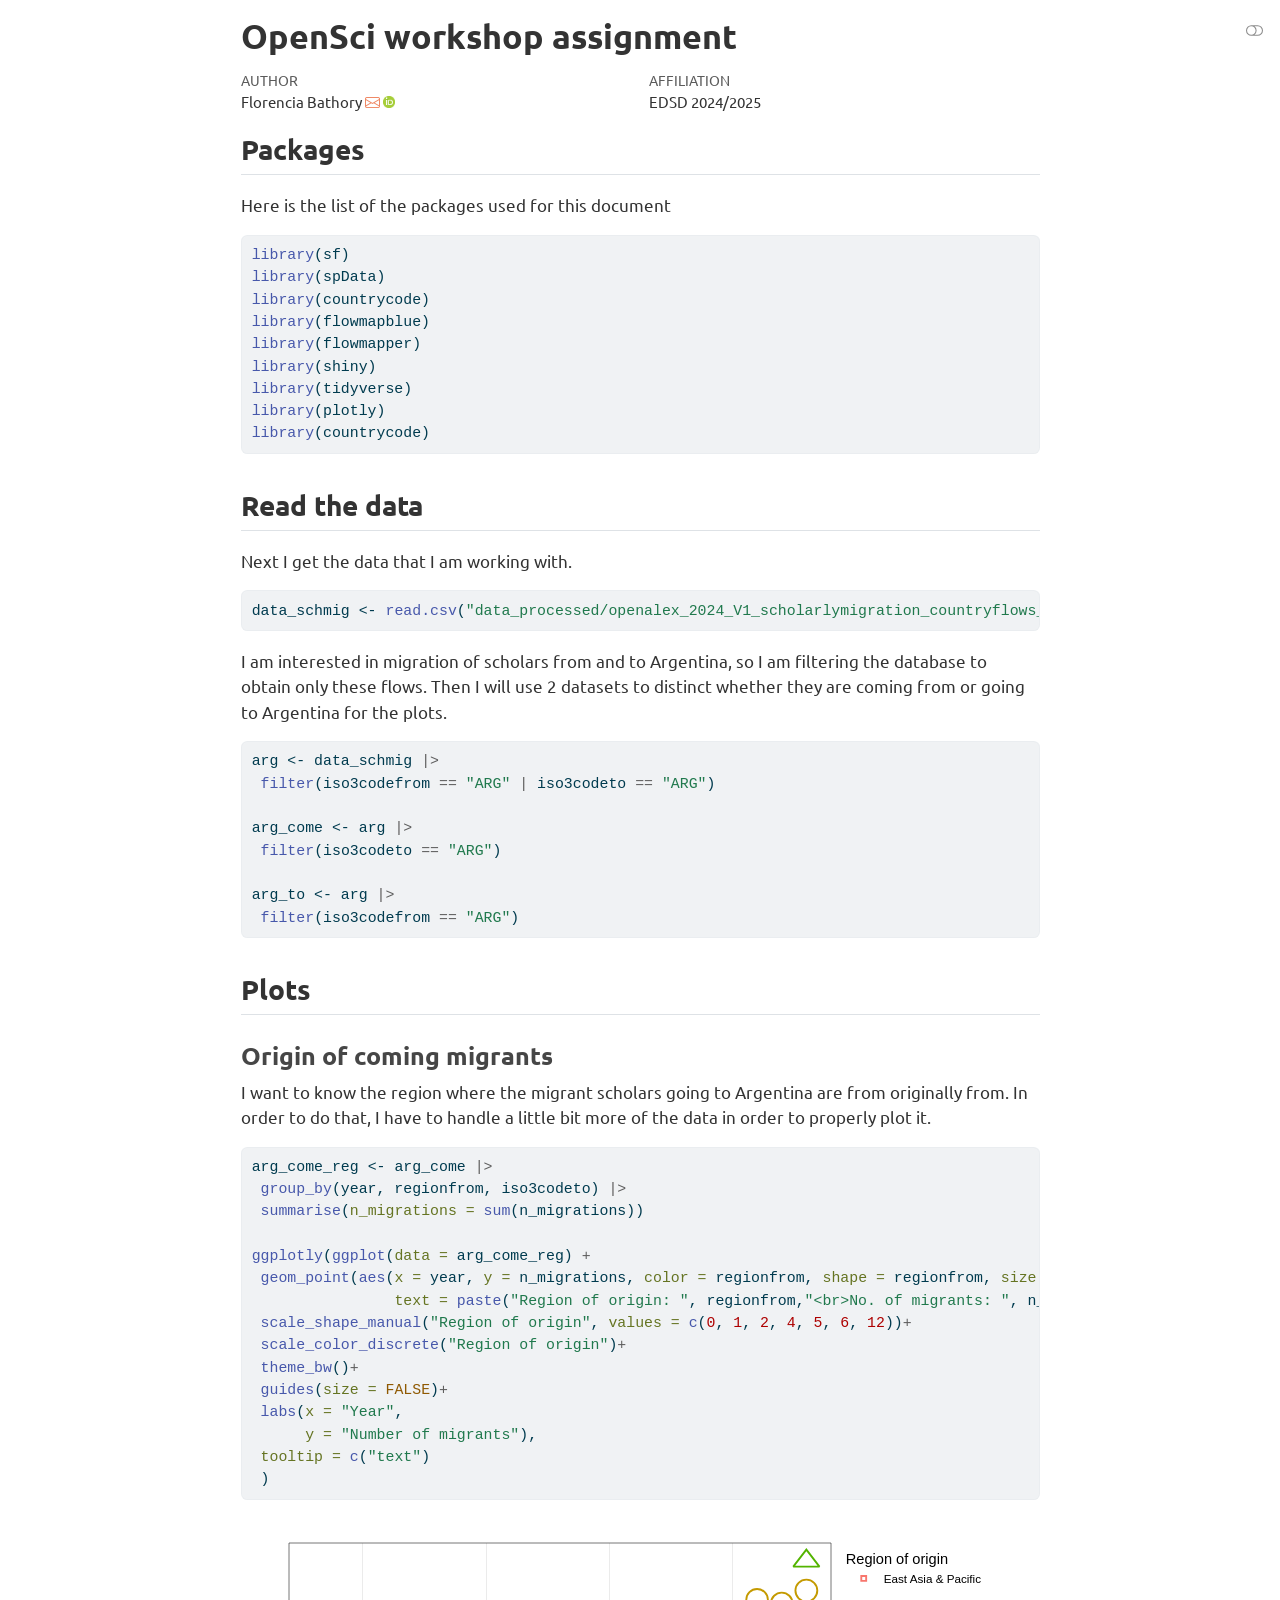
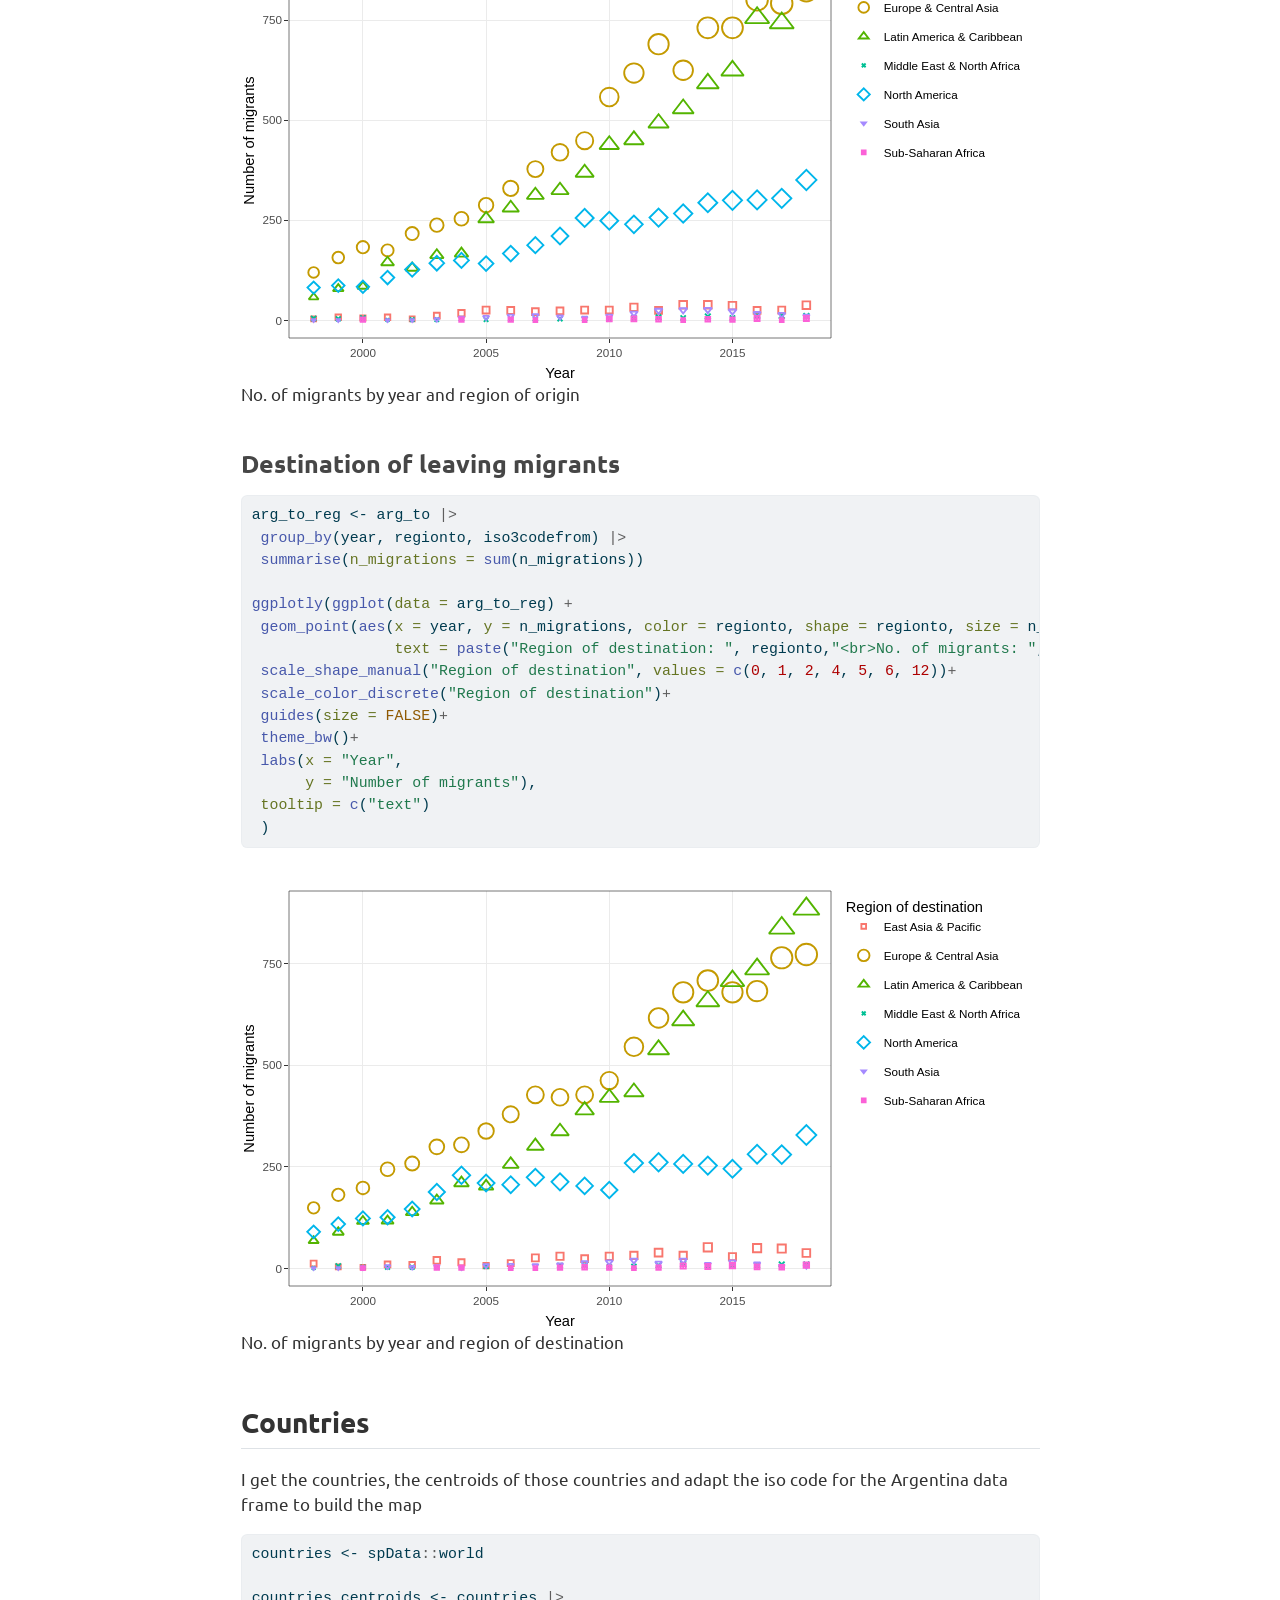
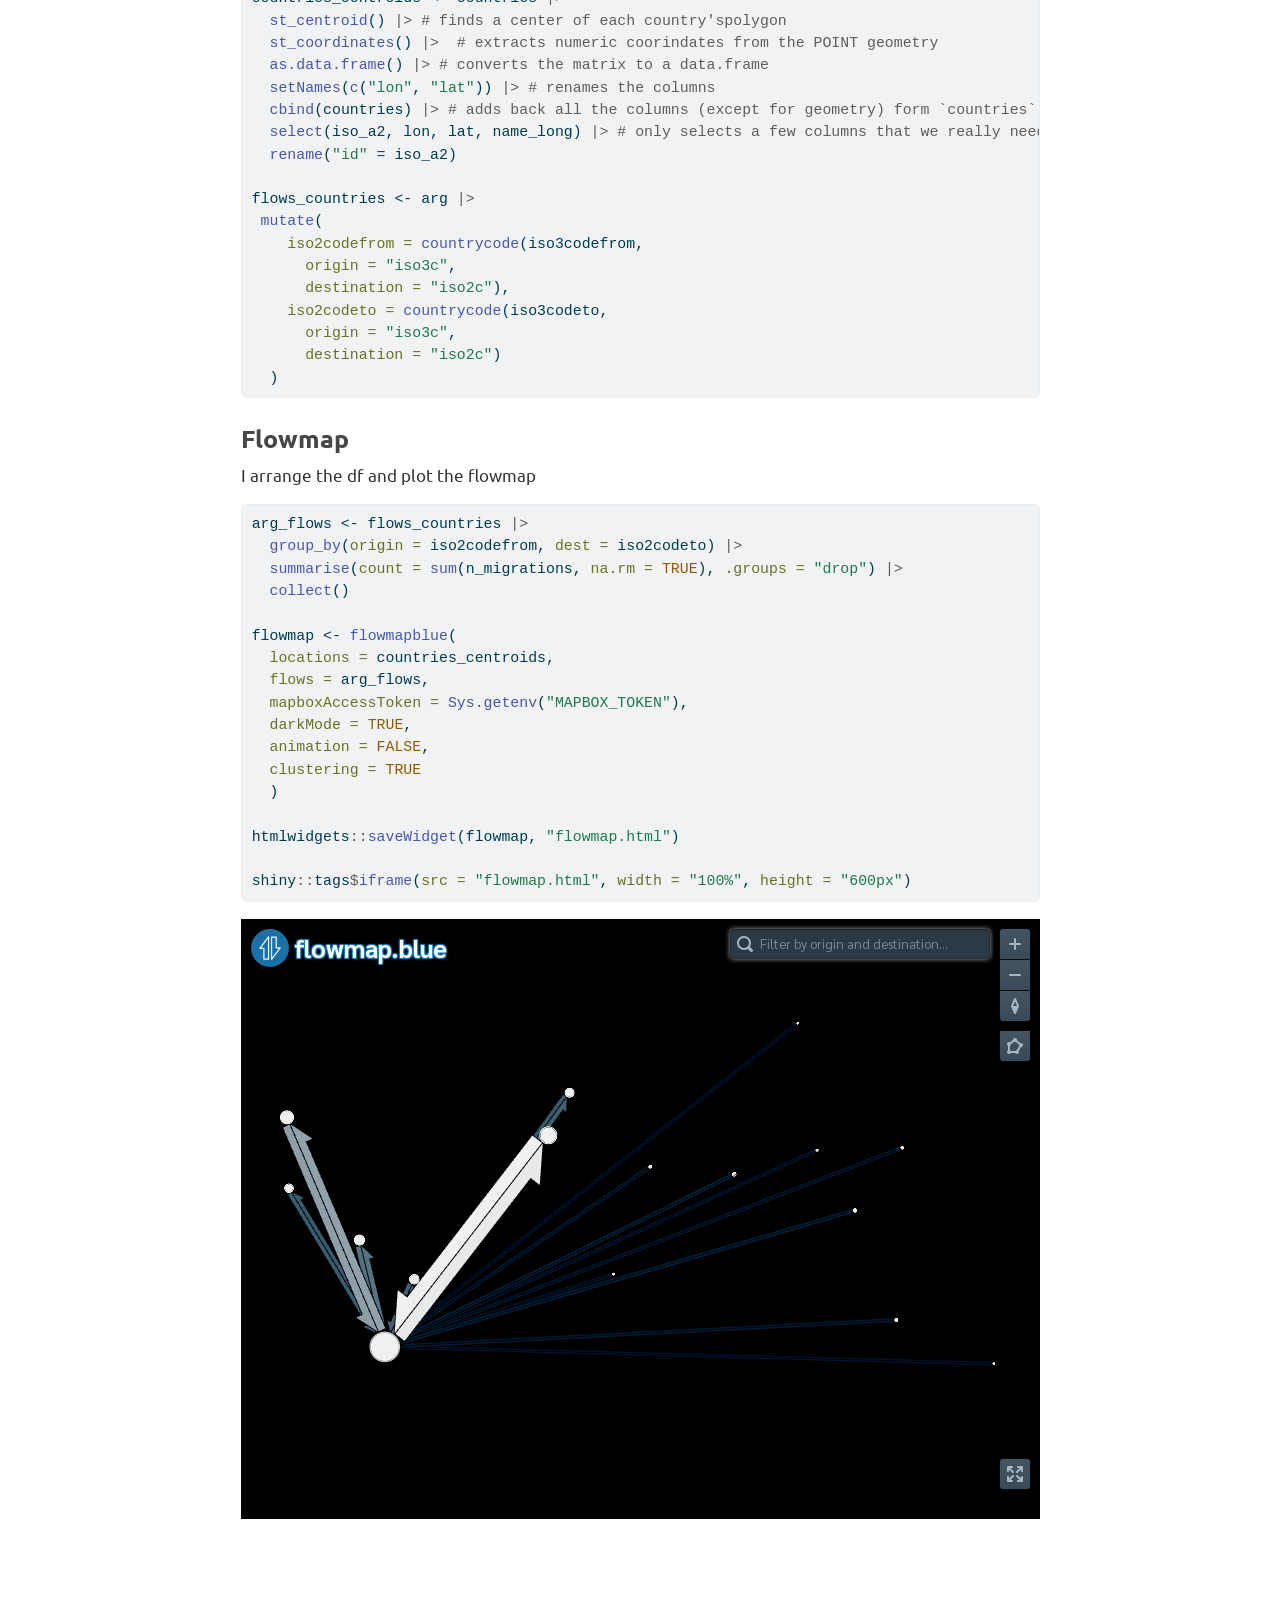
==== commit 4b8e11e4: "update" ====
--- a/docs/index.html
+++ b/docs/index.html
@@ -100,7 +100,7 @@
 
 <header id="title-block-header" class="quarto-title-block default">
 <div class="quarto-title">
-<div class="quarto-title-block"><div><h1 class="title">OpenSci workshop assignment</h1><button type="button" class="btn code-tools-button" id="quarto-code-tools-source"><i class="bi"></i></button></div></div>
+<h1 class="title">OpenSci workshop assignment</h1>
 </div>
 
 
@@ -185,8 +185,8 @@
 <span id="cb4-14"><a href="#cb4-14" aria-hidden="true" tabindex="-1"></a> <span class="at">tooltip =</span> <span class="fu">c</span>(<span class="st">"text"</span>)</span>
 <span id="cb4-15"><a href="#cb4-15" aria-hidden="true" tabindex="-1"></a> )</span></code><button title="Copy to Clipboard" class="code-copy-button"><i class="bi"></i></button></pre></div>
 <div class="cell-output-display">
-<div class="plotly html-widget html-fill-item" id="htmlwidget-100fd35b1cee00a7e378" style="width:100%;height:464px;"></div>
-<script type="application/json" data-for="htmlwidget-100fd35b1cee00a7e378">{"x":{"data":[{"x":[1998,2002],"y":[4,4],"text":"Region of origin:  East Asia & Pacific <br>No. of migrants:  4","type":"scatter","mode":"markers","marker":{"autocolorscale":false,"color":"rgba(248,118,109,1)","opacity":1,"size":4.8724061706448634,"symbol":"square-open","line":{"width":1.8897637795275593,"color":"rgba(248,118,109,1)"}},"hoveron":"points","name":"East Asia & Pacific","legendgroup":"East Asia & Pacific","showlegend":true,"xaxis":"x","yaxis":"y","hoverinfo":"text","frame":null},{"x":[2000],"y":[6],"text":"Region of origin:  East Asia & Pacific <br>No. of migrants:  6","type":"scatter","mode":"markers","marker":{"autocolorscale":false,"color":"rgba(248,118,109,1)","opacity":1,"size":5.1904277797595739,"symbol":"square-open","line":{"width":1.8897637795275593,"color":"rgba(248,118,109,1)"}},"hoveron":"points","name":"East Asia & Pacific","legendgroup":"East Asia & Pacific","showlegend":false,"xaxis":"x","yaxis":"y","hoverinfo":"text","frame":null},{"x":[1999,2001],"y":[8,8],"text":"Region of origin:  East Asia & Pacific <br>No. of migrants:  8","type":"scatter","mode":"markers","marker":{"autocolorscale":false,"color":"rgba(248,118,109,1)","opacity":1,"size":5.4489272133912028,"symbol":"square-open","line":{"width":1.8897637795275593,"color":"rgba(248,118,109,1)"}},"hoveron":"points","name":"East Asia & Pacific","legendgroup":"East Asia & Pacific","showlegend":false,"xaxis":"x","yaxis":"y","hoverinfo":"text","frame":null},{"x":[2003],"y":[12],"text":"Region of origin:  East Asia & Pacific <br>No. of migrants:  12","type":"scatter","mode":"markers","marker":{"autocolorscale":false,"color":"rgba(248,118,109,1)","opacity":1,"size":5.8722307755013832,"symbol":"square-open","line":{"width":1.8897637795275593,"color":"rgba(248,118,109,1)"}},"hoveron":"points","name":"East Asia & Pacific","legendgroup":"East Asia & Pacific","showlegend":false,"xaxis":"x","yaxis":"y","hoverinfo":"text","frame":null},{"x":[2004],"y":[18],"text":"Region of origin:  East Asia & Pacific <br>No. of migrants:  18","type":"scatter","mode":"markers","marker":{"autocolorscale":false,"color":"rgba(248,118,109,1)","opacity":1,"size":6.3810990209729344,"symbol":"square-open","line":{"width":1.8897637795275593,"color":"rgba(248,118,109,1)"}},"hoveron":"points","name":"East Asia & Pacific","legendgroup":"East Asia & Pacific","showlegend":false,"xaxis":"x","yaxis":"y","hoverinfo":"text","frame":null},{"x":[2007],"y":[22],"text":"Region of origin:  East Asia & Pacific <br>No. of migrants:  22","type":"scatter","mode":"markers","marker":{"autocolorscale":false,"color":"rgba(248,118,109,1)","opacity":1,"size":6.6710125785031362,"symbol":"square-open","line":{"width":1.8897637795275593,"color":"rgba(248,118,109,1)"}},"hoveron":"points","name":"East Asia & Pacific","legendgroup":"East Asia & Pacific","showlegend":false,"xaxis":"x","yaxis":"y","hoverinfo":"text","frame":null},{"x":[2008],"y":[24],"text":"Region of origin:  East Asia & Pacific <br>No. of migrants:  24","type":"scatter","mode":"markers","marker":{"autocolorscale":false,"color":"rgba(248,118,109,1)","opacity":1,"size":6.8055714104898364,"symbol":"square-open","line":{"width":1.8897637795275593,"color":"rgba(248,118,109,1)"}},"hoveron":"points","name":"East Asia & Pacific","legendgroup":"East Asia & Pacific","showlegend":false,"xaxis":"x","yaxis":"y","hoverinfo":"text","frame":null},{"x":[2006,2012,2016],"y":[25,25,25],"text":"Region of origin:  East Asia & Pacific <br>No. of migrants:  25","type":"scatter","mode":"markers","marker":{"autocolorscale":false,"color":"rgba(248,118,109,1)","opacity":1,"size":6.8706550681305103,"symbol":"square-open","line":{"width":1.8897637795275593,"color":"rgba(248,118,109,1)"}},"hoveron":"points","name":"East Asia & Pacific","legendgroup":"East Asia & Pacific","showlegend":false,"xaxis":"x","yaxis":"y","hoverinfo":"text","frame":null},{"x":[2005,2009,2010,2017],"y":[26,26,26,26],"text":"Region of origin:  East Asia & Pacific <br>No. of migrants:  26","type":"scatter","mode":"markers","marker":{"autocolorscale":false,"color":"rgba(248,118,109,1)","opacity":1,"size":6.9343963620197382,"symbol":"square-open","line":{"width":1.8897637795275593,"color":"rgba(248,118,109,1)"}},"hoveron":"points","name":"East Asia & Pacific","legendgroup":"East Asia & Pacific","showlegend":false,"xaxis":"x","yaxis":"y","hoverinfo":"text","frame":null},{"x":[2011],"y":[33],"text":"Region of origin:  East Asia & Pacific <br>No. of migrants:  33","type":"scatter","mode":"markers","marker":{"autocolorscale":false,"color":"rgba(248,118,109,1)","opacity":1,"size":7.3488541579833884,"symbol":"square-open","line":{"width":1.8897637795275593,"color":"rgba(248,118,109,1)"}},"hoveron":"points","name":"East Asia & Pacific","legendgroup":"East Asia & Pacific","showlegend":false,"xaxis":"x","yaxis":"y","hoverinfo":"text","frame":null},{"x":[2015],"y":[37],"text":"Region of origin:  East Asia & Pacific <br>No. of migrants:  37","type":"scatter","mode":"markers","marker":{"autocolorscale":false,"color":"rgba(248,118,109,1)","opacity":1,"size":7.5653701226126628,"symbol":"square-open","line":{"width":1.8897637795275593,"color":"rgba(248,118,109,1)"}},"hoveron":"points","name":"East Asia & Pacific","legendgroup":"East Asia & Pacific","showlegend":false,"xaxis":"x","yaxis":"y","hoverinfo":"text","frame":null},{"x":[2018],"y":[38],"text":"Region of origin:  East Asia & Pacific <br>No. of migrants:  38","type":"scatter","mode":"markers","marker":{"autocolorscale":false,"color":"rgba(248,118,109,1)","opacity":1,"size":7.6175911075911165,"symbol":"square-open","line":{"width":1.8897637795275593,"color":"rgba(248,118,109,1)"}},"hoveron":"points","name":"East Asia & Pacific","legendgroup":"East Asia & Pacific","showlegend":false,"xaxis":"x","yaxis":"y","hoverinfo":"text","frame":null},{"x":[2013,2014],"y":[39,39],"text":"Region of origin:  East Asia & Pacific <br>No. of migrants:  39","type":"scatter","mode":"markers","marker":{"autocolorscale":false,"color":"rgba(248,118,109,1)","opacity":1,"size":7.6691110443601342,"symbol":"square-open","line":{"width":1.8897637795275593,"color":"rgba(248,118,109,1)"}},"hoveron":"points","name":"East Asia & Pacific","legendgroup":"East Asia & Pacific","showlegend":false,"xaxis":"x","yaxis":"y","hoverinfo":"text","frame":null},{"x":[1998],"y":[120],"text":"Region of origin:  Europe & Central Asia <br>No. of migrants:  120","type":"scatter","mode":"markers","marker":{"autocolorscale":false,"color":"rgba(196,154,0,1)","opacity":1,"size":10.662638665252404,"symbol":"circle-open","line":{"width":1.8897637795275593,"color":"rgba(196,154,0,1)"}},"hoveron":"points","name":"Europe & Central Asia","legendgroup":"Europe & Central Asia","showlegend":true,"xaxis":"x","yaxis":"y","hoverinfo":"text","frame":null},{"x":[1999],"y":[157],"text":"Region of origin:  Europe & Central Asia <br>No. of migrants:  157","type":"scatter","mode":"markers","marker":{"autocolorscale":false,"color":"rgba(196,154,0,1)","opacity":1,"size":11.660387302944558,"symbol":"circle-open","line":{"width":1.8897637795275593,"color":"rgba(196,154,0,1)"}},"hoveron":"points","name":"Europe & Central Asia","legendgroup":"Europe & Central Asia","showlegend":false,"xaxis":"x","yaxis":"y","hoverinfo":"text","frame":null},{"x":[2001],"y":[175],"text":"Region of origin:  Europe & Central Asia <br>No. of migrants:  175","type":"scatter","mode":"markers","marker":{"autocolorscale":false,"color":"rgba(196,154,0,1)","opacity":1,"size":12.102643097174189,"symbol":"circle-open","line":{"width":1.8897637795275593,"color":"rgba(196,154,0,1)"}},"hoveron":"points","name":"Europe & Central Asia","legendgroup":"Europe & Central Asia","showlegend":false,"xaxis":"x","yaxis":"y","hoverinfo":"text","frame":null},{"x":[2000],"y":[183],"text":"Region of origin:  Europe & Central Asia <br>No. of migrants:  183","type":"scatter","mode":"markers","marker":{"autocolorscale":false,"color":"rgba(196,154,0,1)","opacity":1,"size":12.291828972499859,"symbol":"circle-open","line":{"width":1.8897637795275593,"color":"rgba(196,154,0,1)"}},"hoveron":"points","name":"Europe & Central Asia","legendgroup":"Europe & Central Asia","showlegend":false,"xaxis":"x","yaxis":"y","hoverinfo":"text","frame":null},{"x":[2002],"y":[217],"text":"Region of origin:  Europe & Central Asia <br>No. of migrants:  217","type":"scatter","mode":"markers","marker":{"autocolorscale":false,"color":"rgba(196,154,0,1)","opacity":1,"size":13.052910086281294,"symbol":"circle-open","line":{"width":1.8897637795275593,"color":"rgba(196,154,0,1)"}},"hoveron":"points","name":"Europe & Central Asia","legendgroup":"Europe & Central Asia","showlegend":false,"xaxis":"x","yaxis":"y","hoverinfo":"text","frame":null},{"x":[2003],"y":[238],"text":"Region of origin:  Europe & Central Asia <br>No. of migrants:  238","type":"scatter","mode":"markers","marker":{"autocolorscale":false,"color":"rgba(196,154,0,1)","opacity":1,"size":13.493245133390705,"symbol":"circle-open","line":{"width":1.8897637795275593,"color":"rgba(196,154,0,1)"}},"hoveron":"points","name":"Europe & Central Asia","legendgroup":"Europe & Central Asia","showlegend":false,"xaxis":"x","yaxis":"y","hoverinfo":"text","frame":null},{"x":[2004],"y":[254],"text":"Region of origin:  Europe & Central Asia <br>No. of migrants:  254","type":"scatter","mode":"markers","marker":{"autocolorscale":false,"color":"rgba(196,154,0,1)","opacity":1,"size":13.815779613426034,"symbol":"circle-open","line":{"width":1.8897637795275593,"color":"rgba(196,154,0,1)"}},"hoveron":"points","name":"Europe & Central Asia","legendgroup":"Europe & Central Asia","showlegend":false,"xaxis":"x","yaxis":"y","hoverinfo":"text","frame":null},{"x":[2005],"y":[288],"text":"Region of origin:  Europe & Central Asia <br>No. of migrants:  288","type":"scatter","mode":"markers","marker":{"autocolorscale":false,"color":"rgba(196,154,0,1)","opacity":1,"size":14.468900947696513,"symbol":"circle-open","line":{"width":1.8897637795275593,"color":"rgba(196,154,0,1)"}},"hoveron":"points","name":"Europe & Central Asia","legendgroup":"Europe & Central Asia","showlegend":false,"xaxis":"x","yaxis":"y","hoverinfo":"text","frame":null},{"x":[2006],"y":[330],"text":"Region of origin:  Europe & Central Asia <br>No. of migrants:  330","type":"scatter","mode":"markers","marker":{"autocolorscale":false,"color":"rgba(196,154,0,1)","opacity":1,"size":15.224354979212203,"symbol":"circle-open","line":{"width":1.8897637795275593,"color":"rgba(196,154,0,1)"}},"hoveron":"points","name":"Europe & Central Asia","legendgroup":"Europe & Central Asia","showlegend":false,"xaxis":"x","yaxis":"y","hoverinfo":"text","frame":null},{"x":[2007],"y":[378],"text":"Region of origin:  Europe & Central Asia <br>No. of migrants:  378","type":"scatter","mode":"markers","marker":{"autocolorscale":false,"color":"rgba(196,154,0,1)","opacity":1,"size":16.030821908302659,"symbol":"circle-open","line":{"width":1.8897637795275593,"color":"rgba(196,154,0,1)"}},"hoveron":"points","name":"Europe & Central Asia","legendgroup":"Europe & Central Asia","showlegend":false,"xaxis":"x","yaxis":"y","hoverinfo":"text","frame":null},{"x":[2008],"y":[420],"text":"Region of origin:  Europe & Central Asia <br>No. of migrants:  420","type":"scatter","mode":"markers","marker":{"autocolorscale":false,"color":"rgba(196,154,0,1)","opacity":1,"size":16.69523832026719,"symbol":"circle-open","line":{"width":1.8897637795275593,"color":"rgba(196,154,0,1)"}},"hoveron":"points","name":"Europe & Central Asia","legendgroup":"Europe & Central Asia","showlegend":false,"xaxis":"x","yaxis":"y","hoverinfo":"text","frame":null},{"x":[2009],"y":[449],"text":"Region of origin:  Europe & Central Asia <br>No. of migrants:  449","type":"scatter","mode":"markers","marker":{"autocolorscale":false,"color":"rgba(196,154,0,1)","opacity":1,"size":17.134724793743789,"symbol":"circle-open","line":{"width":1.8897637795275593,"color":"rgba(196,154,0,1)"}},"hoveron":"points","name":"Europe & Central Asia","legendgroup":"Europe & Central Asia","showlegend":false,"xaxis":"x","yaxis":"y","hoverinfo":"text","frame":null},{"x":[2010],"y":[558],"text":"Region of origin:  Europe & Central Asia <br>No. of migrants:  558","type":"scatter","mode":"markers","marker":{"autocolorscale":false,"color":"rgba(196,154,0,1)","opacity":1,"size":18.671043022973642,"symbol":"circle-open","line":{"width":1.8897637795275593,"color":"rgba(196,154,0,1)"}},"hoveron":"points","name":"Europe & Central Asia","legendgroup":"Europe & Central Asia","showlegend":false,"xaxis":"x","yaxis":"y","hoverinfo":"text","frame":null},{"x":[2011],"y":[618],"text":"Region of origin:  Europe & Central Asia <br>No. of migrants:  618","type":"scatter","mode":"markers","marker":{"autocolorscale":false,"color":"rgba(196,154,0,1)","opacity":1,"size":19.452590629352869,"symbol":"circle-open","line":{"width":1.8897637795275593,"color":"rgba(196,154,0,1)"}},"hoveron":"points","name":"Europe & Central Asia","legendgroup":"Europe & Central Asia","showlegend":false,"xaxis":"x","yaxis":"y","hoverinfo":"text","frame":null},{"x":[2013],"y":[625],"text":"Region of origin:  Europe & Central Asia <br>No. of migrants:  625","type":"scatter","mode":"markers","marker":{"autocolorscale":false,"color":"rgba(196,154,0,1)","opacity":1,"size":19.541247046833998,"symbol":"circle-open","line":{"width":1.8897637795275593,"color":"rgba(196,154,0,1)"}},"hoveron":"points","name":"Europe & Central Asia","legendgroup":"Europe & Central Asia","showlegend":false,"xaxis":"x","yaxis":"y","hoverinfo":"text","frame":null},{"x":[2012],"y":[690],"text":"Region of origin:  Europe & Central Asia <br>No. of migrants:  690","type":"scatter","mode":"markers","marker":{"autocolorscale":false,"color":"rgba(196,154,0,1)","opacity":1,"size":20.341837598346711,"symbol":"circle-open","line":{"width":1.8897637795275593,"color":"rgba(196,154,0,1)"}},"hoveron":"points","name":"Europe & Central Asia","legendgroup":"Europe & Central Asia","showlegend":false,"xaxis":"x","yaxis":"y","hoverinfo":"text","frame":null},{"x":[2014,2015],"y":[731,731],"text":"Region of origin:  Europe & Central Asia <br>No. of migrants:  731","type":"scatter","mode":"markers","marker":{"autocolorscale":false,"color":"rgba(196,154,0,1)","opacity":1,"size":20.827499789981786,"symbol":"circle-open","line":{"width":1.8897637795275593,"color":"rgba(196,154,0,1)"}},"hoveron":"points","name":"Europe & Central Asia","legendgroup":"Europe & Central Asia","showlegend":false,"xaxis":"x","yaxis":"y","hoverinfo":"text","frame":null},{"x":[2017],"y":[792],"text":"Region of origin:  Europe & Central Asia <br>No. of migrants:  792","type":"scatter","mode":"markers","marker":{"autocolorscale":false,"color":"rgba(196,154,0,1)","opacity":1,"size":21.52548930437651,"symbol":"circle-open","line":{"width":1.8897637795275593,"color":"rgba(196,154,0,1)"}},"hoveron":"points","name":"Europe & Central Asia","legendgroup":"Europe & Central Asia","showlegend":false,"xaxis":"x","yaxis":"y","hoverinfo":"text","frame":null},{"x":[2016],"y":[801],"text":"Region of origin:  Europe & Central Asia <br>No. of migrants:  801","type":"scatter","mode":"markers","marker":{"autocolorscale":false,"color":"rgba(196,154,0,1)","opacity":1,"size":21.626160553696465,"symbol":"circle-open","line":{"width":1.8897637795275593,"color":"rgba(196,154,0,1)"}},"hoveron":"points","name":"Europe & Central Asia","legendgroup":"Europe & Central Asia","showlegend":false,"xaxis":"x","yaxis":"y","hoverinfo":"text","frame":null},{"x":[2018],"y":[824],"text":"Region of origin:  Europe & Central Asia <br>No. of migrants:  824","type":"scatter","mode":"markers","marker":{"autocolorscale":false,"color":"rgba(196,154,0,1)","opacity":1,"size":21.880888022739253,"symbol":"circle-open","line":{"width":1.8897637795275593,"color":"rgba(196,154,0,1)"}},"hoveron":"points","name":"Europe & Central Asia","legendgroup":"Europe & Central Asia","showlegend":false,"xaxis":"x","yaxis":"y","hoverinfo":"text","frame":null},{"x":[1998],"y":[58],"text":"Region of origin:  Latin America & Caribbean  <br>No. of migrants:  58","type":"scatter","mode":"markers","marker":{"autocolorscale":false,"color":"rgba(83,180,0,1)","opacity":1,"size":8.5432749845318572,"symbol":"triangle-up-open","line":{"width":1.8897637795275593,"color":"rgba(83,180,0,1)"}},"hoveron":"points","name":"Latin America & Caribbean ","legendgroup":"Latin America & Caribbean ","showlegend":true,"xaxis":"x","yaxis":"y","hoverinfo":"text","frame":null},{"x":[1999],"y":[79],"text":"Region of origin:  Latin America & Caribbean  <br>No. of migrants:  79","type":"scatter","mode":"markers","marker":{"autocolorscale":false,"color":"rgba(83,180,0,1)","opacity":1,"size":9.3521369255394191,"symbol":"triangle-up-open","line":{"width":1.8897637795275593,"color":"rgba(83,180,0,1)"}},"hoveron":"points","name":"Latin America & Caribbean ","legendgroup":"Latin America & Caribbean ","showlegend":false,"xaxis":"x","yaxis":"y","hoverinfo":"text","frame":null},{"x":[2000],"y":[85],"text":"Region of origin:  Latin America & Caribbean  <br>No. of migrants:  85","type":"scatter","mode":"markers","marker":{"autocolorscale":false,"color":"rgba(83,180,0,1)","opacity":1,"size":9.5624975979511539,"symbol":"triangle-up-open","line":{"width":1.8897637795275593,"color":"rgba(83,180,0,1)"}},"hoveron":"points","name":"Latin America & Caribbean ","legendgroup":"Latin America & Caribbean ","showlegend":false,"xaxis":"x","yaxis":"y","hoverinfo":"text","frame":null},{"x":[2002],"y":[131],"text":"Region of origin:  Latin America & Caribbean  <br>No. of migrants:  131","type":"scatter","mode":"markers","marker":{"autocolorscale":false,"color":"rgba(83,180,0,1)","opacity":1,"size":10.973735316159509,"symbol":"triangle-up-open","line":{"width":1.8897637795275593,"color":"rgba(83,180,0,1)"}},"hoveron":"points","name":"Latin America & Caribbean ","legendgroup":"Latin America & Caribbean ","showlegend":false,"xaxis":"x","yaxis":"y","hoverinfo":"text","frame":null},{"x":[2001],"y":[145],"text":"Region of origin:  Latin America & Caribbean  <br>No. of migrants:  145","type":"scatter","mode":"markers","marker":{"autocolorscale":false,"color":"rgba(83,180,0,1)","opacity":1,"size":11.351212686170205,"symbol":"triangle-up-open","line":{"width":1.8897637795275593,"color":"rgba(83,180,0,1)"}},"hoveron":"points","name":"Latin America & Caribbean ","legendgroup":"Latin America & Caribbean ","showlegend":false,"xaxis":"x","yaxis":"y","hoverinfo":"text","frame":null},{"x":[2003],"y":[163],"text":"Region of origin:  Latin America & Caribbean  <br>No. of migrants:  163","type":"scatter","mode":"markers","marker":{"autocolorscale":false,"color":"rgba(83,180,0,1)","opacity":1,"size":11.810512406643726,"symbol":"triangle-up-open","line":{"width":1.8897637795275593,"color":"rgba(83,180,0,1)"}},"hoveron":"points","name":"Latin America & Caribbean ","legendgroup":"Latin America & Caribbean ","showlegend":false,"xaxis":"x","yaxis":"y","hoverinfo":"text","frame":null},{"x":[2004],"y":[167],"text":"Region of origin:  Latin America & Caribbean  <br>No. of migrants:  167","type":"scatter","mode":"markers","marker":{"autocolorscale":false,"color":"rgba(83,180,0,1)","opacity":1,"size":11.909055784507375,"symbol":"triangle-up-open","line":{"width":1.8897637795275593,"color":"rgba(83,180,0,1)"}},"hoveron":"points","name":"Latin America & Caribbean ","legendgroup":"Latin America & Caribbean ","showlegend":false,"xaxis":"x","yaxis":"y","hoverinfo":"text","frame":null},{"x":[2005],"y":[254],"text":"Region of origin:  Latin America & Caribbean  <br>No. of migrants:  254","type":"scatter","mode":"markers","marker":{"autocolorscale":false,"color":"rgba(83,180,0,1)","opacity":1,"size":13.815779613426034,"symbol":"triangle-up-open","line":{"width":1.8897637795275593,"color":"rgba(83,180,0,1)"}},"hoveron":"points","name":"Latin America & Caribbean ","legendgroup":"Latin America & Caribbean ","showlegend":false,"xaxis":"x","yaxis":"y","hoverinfo":"text","frame":null},{"x":[2006],"y":[281],"text":"Region of origin:  Latin America & Caribbean  <br>No. of migrants:  281","type":"scatter","mode":"markers","marker":{"autocolorscale":false,"color":"rgba(83,180,0,1)","opacity":1,"size":14.33773802465474,"symbol":"triangle-up-open","line":{"width":1.8897637795275593,"color":"rgba(83,180,0,1)"}},"hoveron":"points","name":"Latin America & Caribbean ","legendgroup":"Latin America & Caribbean ","showlegend":false,"xaxis":"x","yaxis":"y","hoverinfo":"text","frame":null},{"x":[2007],"y":[313],"text":"Region of origin:  Latin America & Caribbean  <br>No. of migrants:  313","type":"scatter","mode":"markers","marker":{"autocolorscale":false,"color":"rgba(83,180,0,1)","opacity":1,"size":14.924746292023721,"symbol":"triangle-up-open","line":{"width":1.8897637795275593,"color":"rgba(83,180,0,1)"}},"hoveron":"points","name":"Latin America & Caribbean ","legendgroup":"Latin America & Caribbean ","showlegend":false,"xaxis":"x","yaxis":"y","hoverinfo":"text","frame":null},{"x":[2008],"y":[325],"text":"Region of origin:  Latin America & Caribbean  <br>No. of migrants:  325","type":"scatter","mode":"markers","marker":{"autocolorscale":false,"color":"rgba(83,180,0,1)","opacity":1,"size":15.13705524972775,"symbol":"triangle-up-open","line":{"width":1.8897637795275593,"color":"rgba(83,180,0,1)"}},"hoveron":"points","name":"Latin America & Caribbean ","legendgroup":"Latin America & Caribbean ","showlegend":false,"xaxis":"x","yaxis":"y","hoverinfo":"text","frame":null},{"x":[2009],"y":[369],"text":"Region of origin:  Latin America & Caribbean  <br>No. of migrants:  369","type":"scatter","mode":"markers","marker":{"autocolorscale":false,"color":"rgba(83,180,0,1)","opacity":1,"size":15.88370296479399,"symbol":"triangle-up-open","line":{"width":1.8897637795275593,"color":"rgba(83,180,0,1)"}},"hoveron":"points","name":"Latin America & Caribbean ","legendgroup":"Latin America & Caribbean ","showlegend":false,"xaxis":"x","yaxis":"y","hoverinfo":"text","frame":null},{"x":[2010],"y":[439],"text":"Region of origin:  Latin America & Caribbean  <br>No. of migrants:  439","type":"scatter","mode":"markers","marker":{"autocolorscale":false,"color":"rgba(83,180,0,1)","opacity":1,"size":16.984830066452218,"symbol":"triangle-up-open","line":{"width":1.8897637795275593,"color":"rgba(83,180,0,1)"}},"hoveron":"points","name":"Latin America & Caribbean ","legendgroup":"Latin America & Caribbean ","showlegend":false,"xaxis":"x","yaxis":"y","hoverinfo":"text","frame":null},{"x":[2011],"y":[451],"text":"Region of origin:  Latin America & Caribbean  <br>No. of migrants:  451","type":"scatter","mode":"markers","marker":{"autocolorscale":false,"color":"rgba(83,180,0,1)","opacity":1,"size":17.16450230503613,"symbol":"triangle-up-open","line":{"width":1.8897637795275593,"color":"rgba(83,180,0,1)"}},"hoveron":"points","name":"Latin America & Caribbean ","legendgroup":"Latin America & Caribbean ","showlegend":false,"xaxis":"x","yaxis":"y","hoverinfo":"text","frame":null},{"x":[2012],"y":[493],"text":"Region of origin:  Latin America & Caribbean  <br>No. of migrants:  493","type":"scatter","mode":"markers","marker":{"autocolorscale":false,"color":"rgba(83,180,0,1)","opacity":1,"size":17.775202611939633,"symbol":"triangle-up-open","line":{"width":1.8897637795275593,"color":"rgba(83,180,0,1)"}},"hoveron":"points","name":"Latin America & Caribbean ","legendgroup":"Latin America & Caribbean ","showlegend":false,"xaxis":"x","yaxis":"y","hoverinfo":"text","frame":null},{"x":[2013],"y":[529],"text":"Region of origin:  Latin America & Caribbean  <br>No. of migrants:  529","type":"scatter","mode":"markers","marker":{"autocolorscale":false,"color":"rgba(83,180,0,1)","opacity":1,"size":18.278200743246082,"symbol":"triangle-up-open","line":{"width":1.8897637795275593,"color":"rgba(83,180,0,1)"}},"hoveron":"points","name":"Latin America & Caribbean ","legendgroup":"Latin America & Caribbean ","showlegend":false,"xaxis":"x","yaxis":"y","hoverinfo":"text","frame":null},{"x":[2014],"y":[592],"text":"Region of origin:  Latin America & Caribbean  <br>No. of migrants:  592","type":"scatter","mode":"markers","marker":{"autocolorscale":false,"color":"rgba(83,180,0,1)","opacity":1,"size":19.11880984197354,"symbol":"triangle-up-open","line":{"width":1.8897637795275593,"color":"rgba(83,180,0,1)"}},"hoveron":"points","name":"Latin America & Caribbean ","legendgroup":"Latin America & Caribbean ","showlegend":false,"xaxis":"x","yaxis":"y","hoverinfo":"text","frame":null},{"x":[2015],"y":[624],"text":"Region of origin:  Latin America & Caribbean  <br>No. of migrants:  624","type":"scatter","mode":"markers","marker":{"autocolorscale":false,"color":"rgba(83,180,0,1)","opacity":1,"size":19.528612399923546,"symbol":"triangle-up-open","line":{"width":1.8897637795275593,"color":"rgba(83,180,0,1)"}},"hoveron":"points","name":"Latin America & Caribbean ","legendgroup":"Latin America & Caribbean ","showlegend":false,"xaxis":"x","yaxis":"y","hoverinfo":"text","frame":null},{"x":[2017],"y":[743],"text":"Region of origin:  Latin America & Caribbean  <br>No. of migrants:  743","type":"scatter","mode":"markers","marker":{"autocolorscale":false,"color":"rgba(83,180,0,1)","opacity":1,"size":20.967048957590979,"symbol":"triangle-up-open","line":{"width":1.8897637795275593,"color":"rgba(83,180,0,1)"}},"hoveron":"points","name":"Latin America & Caribbean ","legendgroup":"Latin America & Caribbean ","showlegend":false,"xaxis":"x","yaxis":"y","hoverinfo":"text","frame":null},{"x":[2016],"y":[756],"text":"Region of origin:  Latin America & Caribbean  <br>No. of migrants:  756","type":"scatter","mode":"markers","marker":{"autocolorscale":false,"color":"rgba(83,180,0,1)","opacity":1,"size":21.116959731968336,"symbol":"triangle-up-open","line":{"width":1.8897637795275593,"color":"rgba(83,180,0,1)"}},"hoveron":"points","name":"Latin America & Caribbean ","legendgroup":"Latin America & Caribbean ","showlegend":false,"xaxis":"x","yaxis":"y","hoverinfo":"text","frame":null},{"x":[2018],"y":[898],"text":"Region of origin:  Latin America & Caribbean  <br>No. of migrants:  898","type":"scatter","mode":"markers","marker":{"autocolorscale":false,"color":"rgba(83,180,0,1)","opacity":1,"size":22.677165354330711,"symbol":"triangle-up-open","line":{"width":1.8897637795275593,"color":"rgba(83,180,0,1)"}},"hoveron":"points","name":"Latin America & Caribbean ","legendgroup":"Latin America & Caribbean ","showlegend":false,"xaxis":"x","yaxis":"y","hoverinfo":"text","frame":null},{"x":[2001],"y":[1],"text":"Region of origin:  Middle East & North Africa <br>No. of migrants:  1","type":"scatter","mode":"markers","marker":{"autocolorscale":false,"color":"rgba(0,192,148,1)","opacity":1,"size":3.7795275590551185,"symbol":"x-thin-open","line":{"width":1.8897637795275593,"color":"rgba(0,192,148,1)"}},"hoveron":"points","name":"Middle East & North Africa","legendgroup":"Middle East & North Africa","showlegend":true,"xaxis":"x","yaxis":"y","hoverinfo":"text","frame":null},{"x":[2002,2003,2005],"y":[2,2,2],"text":"Region of origin:  Middle East & North Africa <br>No. of migrants:  2","type":"scatter","mode":"markers","marker":{"autocolorscale":false,"color":"rgba(0,192,148,1)","opacity":1,"size":4.4105013196480423,"symbol":"x-thin-open","line":{"width":1.8897637795275593,"color":"rgba(0,192,148,1)"}},"hoveron":"points","name":"Middle East & North Africa","legendgroup":"Middle East & North Africa","showlegend":false,"xaxis":"x","yaxis":"y","hoverinfo":"text","frame":null},{"x":[2010],"y":[3],"text":"Region of origin:  Middle East & North Africa <br>No. of migrants:  3","type":"scatter","mode":"markers","marker":{"autocolorscale":false,"color":"rgba(0,192,148,1)","opacity":1,"size":4.6718592087871853,"symbol":"x-thin-open","line":{"width":1.8897637795275593,"color":"rgba(0,192,148,1)"}},"hoveron":"points","name":"Middle East & North Africa","legendgroup":"Middle East & North Africa","showlegend":false,"xaxis":"x","yaxis":"y","hoverinfo":"text","frame":null},{"x":[1999,2004,2006,2007,2008,2009],"y":[4,4,4,4,4,4],"text":"Region of origin:  Middle East & North Africa <br>No. of migrants:  4","type":"scatter","mode":"markers","marker":{"autocolorscale":false,"color":"rgba(0,192,148,1)","opacity":1,"size":4.8724061706448634,"symbol":"x-thin-open","line":{"width":1.8897637795275593,"color":"rgba(0,192,148,1)"}},"hoveron":"points","name":"Middle East & North Africa","legendgroup":"Middle East & North Africa","showlegend":false,"xaxis":"x","yaxis":"y","hoverinfo":"text","frame":null},{"x":[1998],"y":[5],"text":"Region of origin:  Middle East & North Africa <br>No. of migrants:  5","type":"scatter","mode":"markers","marker":{"autocolorscale":false,"color":"rgba(0,192,148,1)","opacity":1,"size":5.0414750802409669,"symbol":"x-thin-open","line":{"width":1.8897637795275593,"color":"rgba(0,192,148,1)"}},"hoveron":"points","name":"Middle East & North Africa","legendgroup":"Middle East & North Africa","showlegend":false,"xaxis":"x","yaxis":"y","hoverinfo":"text","frame":null},{"x":[2000,2011,2013,2015],"y":[6,6,6,6],"text":"Region of origin:  Middle East & North Africa <br>No. of migrants:  6","type":"scatter","mode":"markers","marker":{"autocolorscale":false,"color":"rgba(0,192,148,1)","opacity":1,"size":5.1904277797595739,"symbol":"x-thin-open","line":{"width":1.8897637795275593,"color":"rgba(0,192,148,1)"}},"hoveron":"points","name":"Middle East & North Africa","legendgroup":"Middle East & North Africa","showlegend":false,"xaxis":"x","yaxis":"y","hoverinfo":"text","frame":null},{"x":[2012],"y":[8],"text":"Region of origin:  Middle East & North Africa <br>No. of migrants:  8","type":"scatter","mode":"markers","marker":{"autocolorscale":false,"color":"rgba(0,192,148,1)","opacity":1,"size":5.4489272133912028,"symbol":"x-thin-open","line":{"width":1.8897637795275593,"color":"rgba(0,192,148,1)"}},"hoveron":"points","name":"Middle East & North Africa","legendgroup":"Middle East & North Africa","showlegend":false,"xaxis":"x","yaxis":"y","hoverinfo":"text","frame":null},{"x":[2014],"y":[10],"text":"Region of origin:  Middle East & North Africa <br>No. of migrants:  10","type":"scatter","mode":"markers","marker":{"autocolorscale":false,"color":"rgba(0,192,148,1)","opacity":1,"size":5.6724488408338916,"symbol":"x-thin-open","line":{"width":1.8897637795275593,"color":"rgba(0,192,148,1)"}},"hoveron":"points","name":"Middle East & North Africa","legendgroup":"Middle East & North Africa","showlegend":false,"xaxis":"x","yaxis":"y","hoverinfo":"text","frame":null},{"x":[2018],"y":[11],"text":"Region of origin:  Middle East & North Africa <br>No. of migrants:  11","type":"scatter","mode":"markers","marker":{"autocolorscale":false,"color":"rgba(0,192,148,1)","opacity":1,"size":5.7748417863305539,"symbol":"x-thin-open","line":{"width":1.8897637795275593,"color":"rgba(0,192,148,1)"}},"hoveron":"points","name":"Middle East & North Africa","legendgroup":"Middle East & North Africa","showlegend":false,"xaxis":"x","yaxis":"y","hoverinfo":"text","frame":null},{"x":[2016,2017],"y":[12,12],"text":"Region of origin:  Middle East & North Africa <br>No. of migrants:  12","type":"scatter","mode":"markers","marker":{"autocolorscale":false,"color":"rgba(0,192,148,1)","opacity":1,"size":5.8722307755013832,"symbol":"x-thin-open","line":{"width":1.8897637795275593,"color":"rgba(0,192,148,1)"}},"hoveron":"points","name":"Middle East & North Africa","legendgroup":"Middle East & North Africa","showlegend":false,"xaxis":"x","yaxis":"y","hoverinfo":"text","frame":null},{"x":[1998],"y":[82],"text":"Region of origin:  North America <br>No. of migrants:  82","type":"scatter","mode":"markers","marker":{"autocolorscale":false,"color":"rgba(0,182,235,1)","opacity":1,"size":9.4582914043914332,"symbol":"diamond-open","line":{"width":1.8897637795275593,"color":"rgba(0,182,235,1)"}},"hoveron":"points","name":"North America","legendgroup":"North America","showlegend":true,"xaxis":"x","yaxis":"y","hoverinfo":"text","frame":null},{"x":[2000],"y":[84],"text":"Region of origin:  North America <br>No. of migrants:  84","type":"scatter","mode":"markers","marker":{"autocolorscale":false,"color":"rgba(0,182,235,1)","opacity":1,"size":9.5279720951198499,"symbol":"diamond-open","line":{"width":1.8897637795275593,"color":"rgba(0,182,235,1)"}},"hoveron":"points","name":"North America","legendgroup":"North America","showlegend":false,"xaxis":"x","yaxis":"y","hoverinfo":"text","frame":null},{"x":[1999],"y":[87],"text":"Region of origin:  North America <br>No. of migrants:  87","type":"scatter","mode":"markers","marker":{"autocolorscale":false,"color":"rgba(0,182,235,1)","opacity":1,"size":9.6309374954621347,"symbol":"diamond-open","line":{"width":1.8897637795275593,"color":"rgba(0,182,235,1)"}},"hoveron":"points","name":"North America","legendgroup":"North America","showlegend":false,"xaxis":"x","yaxis":"y","hoverinfo":"text","frame":null},{"x":[2001],"y":[107],"text":"Region of origin:  North America <br>No. of migrants:  107","type":"scatter","mode":"markers","marker":{"autocolorscale":false,"color":"rgba(0,182,235,1)","opacity":1,"size":10.275800026787541,"symbol":"diamond-open","line":{"width":1.8897637795275593,"color":"rgba(0,182,235,1)"}},"hoveron":"points","name":"North America","legendgroup":"North America","showlegend":false,"xaxis":"x","yaxis":"y","hoverinfo":"text","frame":null},{"x":[2002],"y":[127],"text":"Region of origin:  North America <br>No. of migrants:  127","type":"scatter","mode":"markers","marker":{"autocolorscale":false,"color":"rgba(0,182,235,1)","opacity":1,"size":10.862190455604258,"symbol":"diamond-open","line":{"width":1.8897637795275593,"color":"rgba(0,182,235,1)"}},"hoveron":"points","name":"North America","legendgroup":"North America","showlegend":false,"xaxis":"x","yaxis":"y","hoverinfo":"text","frame":null},{"x":[2005],"y":[142],"text":"Region of origin:  North America <br>No. of migrants:  142","type":"scatter","mode":"markers","marker":{"autocolorscale":false,"color":"rgba(0,182,235,1)","opacity":1,"size":11.271925840280263,"symbol":"diamond-open","line":{"width":1.8897637795275593,"color":"rgba(0,182,235,1)"}},"hoveron":"points","name":"North America","legendgroup":"North America","showlegend":false,"xaxis":"x","yaxis":"y","hoverinfo":"text","frame":null},{"x":[2003],"y":[143],"text":"Region of origin:  North America <br>No. of migrants:  143","type":"scatter","mode":"markers","marker":{"autocolorscale":false,"color":"rgba(0,182,235,1)","opacity":1,"size":11.298447687043065,"symbol":"diamond-open","line":{"width":1.8897637795275593,"color":"rgba(0,182,235,1)"}},"hoveron":"points","name":"North America","legendgroup":"North America","showlegend":false,"xaxis":"x","yaxis":"y","hoverinfo":"text","frame":null},{"x":[2004],"y":[150],"text":"Region of origin:  North America <br>No. of migrants:  150","type":"scatter","mode":"markers","marker":{"autocolorscale":false,"color":"rgba(0,182,235,1)","opacity":1,"size":11.481543859801288,"symbol":"diamond-open","line":{"width":1.8897637795275593,"color":"rgba(0,182,235,1)"}},"hoveron":"points","name":"North America","legendgroup":"North America","showlegend":false,"xaxis":"x","yaxis":"y","hoverinfo":"text","frame":null},{"x":[2006],"y":[167],"text":"Region of origin:  North America <br>No. of migrants:  167","type":"scatter","mode":"markers","marker":{"autocolorscale":false,"color":"rgba(0,182,235,1)","opacity":1,"size":11.909055784507375,"symbol":"diamond-open","line":{"width":1.8897637795275593,"color":"rgba(0,182,235,1)"}},"hoveron":"points","name":"North America","legendgroup":"North America","showlegend":false,"xaxis":"x","yaxis":"y","hoverinfo":"text","frame":null},{"x":[2007],"y":[188],"text":"Region of origin:  North America <br>No. of migrants:  188","type":"scatter","mode":"markers","marker":{"autocolorscale":false,"color":"rgba(0,182,235,1)","opacity":1,"size":12.407963963532884,"symbol":"diamond-open","line":{"width":1.8897637795275593,"color":"rgba(0,182,235,1)"}},"hoveron":"points","name":"North America","legendgroup":"North America","showlegend":false,"xaxis":"x","yaxis":"y","hoverinfo":"text","frame":null},{"x":[2008],"y":[211],"text":"Region of origin:  North America <br>No. of migrants:  211","type":"scatter","mode":"markers","marker":{"autocolorscale":false,"color":"rgba(0,182,235,1)","opacity":1,"size":12.923206040767118,"symbol":"diamond-open","line":{"width":1.8897637795275593,"color":"rgba(0,182,235,1)"}},"hoveron":"points","name":"North America","legendgroup":"North America","showlegend":false,"xaxis":"x","yaxis":"y","hoverinfo":"text","frame":null},{"x":[2011],"y":[240],"text":"Region of origin:  North America <br>No. of migrants:  240","type":"scatter","mode":"markers","marker":{"autocolorscale":false,"color":"rgba(0,182,235,1)","opacity":1,"size":13.534145177755997,"symbol":"diamond-open","line":{"width":1.8897637795275593,"color":"rgba(0,182,235,1)"}},"hoveron":"points","name":"North America","legendgroup":"North America","showlegend":false,"xaxis":"x","yaxis":"y","hoverinfo":"text","frame":null},{"x":[2010],"y":[249],"text":"Region of origin:  North America <br>No. of migrants:  249","type":"scatter","mode":"markers","marker":{"autocolorscale":false,"color":"rgba(0,182,235,1)","opacity":1,"size":13.716112277462171,"symbol":"diamond-open","line":{"width":1.8897637795275593,"color":"rgba(0,182,235,1)"}},"hoveron":"points","name":"North America","legendgroup":"North America","showlegend":false,"xaxis":"x","yaxis":"y","hoverinfo":"text","frame":null},{"x":[2009],"y":[256],"text":"Region of origin:  North America <br>No. of migrants:  256","type":"scatter","mode":"markers","marker":{"autocolorscale":false,"color":"rgba(0,182,235,1)","opacity":1,"size":13.855370505031303,"symbol":"diamond-open","line":{"width":1.8897637795275593,"color":"rgba(0,182,235,1)"}},"hoveron":"points","name":"North America","legendgroup":"North America","showlegend":false,"xaxis":"x","yaxis":"y","hoverinfo":"text","frame":null},{"x":[2012],"y":[257],"text":"Region of origin:  North America <br>No. of migrants:  257","type":"scatter","mode":"markers","marker":{"autocolorscale":false,"color":"rgba(0,182,235,1)","opacity":1,"size":13.8751077285419,"symbol":"diamond-open","line":{"width":1.8897637795275593,"color":"rgba(0,182,235,1)"}},"hoveron":"points","name":"North America","legendgroup":"North America","showlegend":false,"xaxis":"x","yaxis":"y","hoverinfo":"text","frame":null},{"x":[2013],"y":[267],"text":"Region of origin:  North America <br>No. of migrants:  267","type":"scatter","mode":"markers","marker":{"autocolorscale":false,"color":"rgba(0,182,235,1)","opacity":1,"size":14.070398164796041,"symbol":"diamond-open","line":{"width":1.8897637795275593,"color":"rgba(0,182,235,1)"}},"hoveron":"points","name":"North America","legendgroup":"North America","showlegend":false,"xaxis":"x","yaxis":"y","hoverinfo":"text","frame":null},{"x":[2014],"y":[294],"text":"Region of origin:  North America <br>No. of migrants:  294","type":"scatter","mode":"markers","marker":{"autocolorscale":false,"color":"rgba(0,182,235,1)","opacity":1,"size":14.580058599755642,"symbol":"diamond-open","line":{"width":1.8897637795275593,"color":"rgba(0,182,235,1)"}},"hoveron":"points","name":"North America","legendgroup":"North America","showlegend":false,"xaxis":"x","yaxis":"y","hoverinfo":"text","frame":null},{"x":[2015],"y":[300],"text":"Region of origin:  North America <br>No. of migrants:  300","type":"scatter","mode":"markers","marker":{"autocolorscale":false,"color":"rgba(0,182,235,1)","opacity":1,"size":14.690083827205527,"symbol":"diamond-open","line":{"width":1.8897637795275593,"color":"rgba(0,182,235,1)"}},"hoveron":"points","name":"North America","legendgroup":"North America","showlegend":false,"xaxis":"x","yaxis":"y","hoverinfo":"text","frame":null},{"x":[2016],"y":[301],"text":"Region of origin:  North America <br>No. of migrants:  301","type":"scatter","mode":"markers","marker":{"autocolorscale":false,"color":"rgba(0,182,235,1)","opacity":1,"size":14.708313674952571,"symbol":"diamond-open","line":{"width":1.8897637795275593,"color":"rgba(0,182,235,1)"}},"hoveron":"points","name":"North America","legendgroup":"North America","showlegend":false,"xaxis":"x","yaxis":"y","hoverinfo":"text","frame":null},{"x":[2017],"y":[305],"text":"Region of origin:  North America <br>No. of migrants:  305","type":"scatter","mode":"markers","marker":{"autocolorscale":false,"color":"rgba(0,182,235,1)","opacity":1,"size":14.78093099285665,"symbol":"diamond-open","line":{"width":1.8897637795275593,"color":"rgba(0,182,235,1)"}},"hoveron":"points","name":"North America","legendgroup":"North America","showlegend":false,"xaxis":"x","yaxis":"y","hoverinfo":"text","frame":null},{"x":[2018],"y":[351],"text":"Region of origin:  North America <br>No. of migrants:  351","type":"scatter","mode":"markers","marker":{"autocolorscale":false,"color":"rgba(0,182,235,1)","opacity":1,"size":15.583965719970351,"symbol":"diamond-open","line":{"width":1.8897637795275593,"color":"rgba(0,182,235,1)"}},"hoveron":"points","name":"North America","legendgroup":"North America","showlegend":false,"xaxis":"x","yaxis":"y","hoverinfo":"text","frame":null},{"x":[1998,1999,2001,2002],"y":[1,1,1,1],"text":"Region of origin:  South Asia <br>No. of migrants:  1","type":"scatter","mode":"markers","marker":{"autocolorscale":false,"color":"rgba(165,138,255,1)","opacity":1,"size":3.7795275590551185,"symbol":"triangle-down-open","line":{"width":1.8897637795275593,"color":"rgba(165,138,255,1)"}},"hoveron":"points","name":"South Asia","legendgroup":"South Asia","showlegend":true,"xaxis":"x","yaxis":"y","hoverinfo":"text","frame":null},{"x":[2003],"y":[3],"text":"Region of origin:  South Asia <br>No. of migrants:  3","type":"scatter","mode":"markers","marker":{"autocolorscale":false,"color":"rgba(165,138,255,1)","opacity":1,"size":4.6718592087871853,"symbol":"triangle-down-open","line":{"width":1.8897637795275593,"color":"rgba(165,138,255,1)"}},"hoveron":"points","name":"South Asia","legendgroup":"South Asia","showlegend":false,"xaxis":"x","yaxis":"y","hoverinfo":"text","frame":null},{"x":[2004,2009],"y":[6,6],"text":"Region of origin:  South Asia <br>No. of migrants:  6","type":"scatter","mode":"markers","marker":{"autocolorscale":false,"color":"rgba(165,138,255,1)","opacity":1,"size":5.1904277797595739,"symbol":"triangle-down-open","line":{"width":1.8897637795275593,"color":"rgba(165,138,255,1)"}},"hoveron":"points","name":"South Asia","legendgroup":"South Asia","showlegend":false,"xaxis":"x","yaxis":"y","hoverinfo":"text","frame":null},{"x":[2005],"y":[8],"text":"Region of origin:  South Asia <br>No. of migrants:  8","type":"scatter","mode":"markers","marker":{"autocolorscale":false,"color":"rgba(165,138,255,1)","opacity":1,"size":5.4489272133912028,"symbol":"triangle-down-open","line":{"width":1.8897637795275593,"color":"rgba(165,138,255,1)"}},"hoveron":"points","name":"South Asia","legendgroup":"South Asia","showlegend":false,"xaxis":"x","yaxis":"y","hoverinfo":"text","frame":null},{"x":[2008],"y":[9],"text":"Region of origin:  South Asia <br>No. of migrants:  9","type":"scatter","mode":"markers","marker":{"autocolorscale":false,"color":"rgba(165,138,255,1)","opacity":1,"size":5.5641908585192539,"symbol":"triangle-down-open","line":{"width":1.8897637795275593,"color":"rgba(165,138,255,1)"}},"hoveron":"points","name":"South Asia","legendgroup":"South Asia","showlegend":false,"xaxis":"x","yaxis":"y","hoverinfo":"text","frame":null},{"x":[2006,2010,2018],"y":[11,11,11],"text":"Region of origin:  South Asia <br>No. of migrants:  11","type":"scatter","mode":"markers","marker":{"autocolorscale":false,"color":"rgba(165,138,255,1)","opacity":1,"size":5.7748417863305539,"symbol":"triangle-down-open","line":{"width":1.8897637795275593,"color":"rgba(165,138,255,1)"}},"hoveron":"points","name":"South Asia","legendgroup":"South Asia","showlegend":false,"xaxis":"x","yaxis":"y","hoverinfo":"text","frame":null},{"x":[2007],"y":[12],"text":"Region of origin:  South Asia <br>No. of migrants:  12","type":"scatter","mode":"markers","marker":{"autocolorscale":false,"color":"rgba(165,138,255,1)","opacity":1,"size":5.8722307755013832,"symbol":"triangle-down-open","line":{"width":1.8897637795275593,"color":"rgba(165,138,255,1)"}},"hoveron":"points","name":"South Asia","legendgroup":"South Asia","showlegend":false,"xaxis":"x","yaxis":"y","hoverinfo":"text","frame":null},{"x":[2017],"y":[15],"text":"Region of origin:  South Asia <br>No. of migrants:  15","type":"scatter","mode":"markers","marker":{"autocolorscale":false,"color":"rgba(165,138,255,1)","opacity":1,"size":6.1404151912381648,"symbol":"triangle-down-open","line":{"width":1.8897637795275593,"color":"rgba(165,138,255,1)"}},"hoveron":"points","name":"South Asia","legendgroup":"South Asia","showlegend":false,"xaxis":"x","yaxis":"y","hoverinfo":"text","frame":null},{"x":[2016],"y":[17],"text":"Region of origin:  South Asia <br>No. of migrants:  17","type":"scatter","mode":"markers","marker":{"autocolorscale":false,"color":"rgba(165,138,255,1)","opacity":1,"size":6.3034226014268135,"symbol":"triangle-down-open","line":{"width":1.8897637795275593,"color":"rgba(165,138,255,1)"}},"hoveron":"points","name":"South Asia","legendgroup":"South Asia","showlegend":false,"xaxis":"x","yaxis":"y","hoverinfo":"text","frame":null},{"x":[2011],"y":[18],"text":"Region of origin:  South Asia <br>No. of migrants:  18","type":"scatter","mode":"markers","marker":{"autocolorscale":false,"color":"rgba(165,138,255,1)","opacity":1,"size":6.3810990209729344,"symbol":"triangle-down-open","line":{"width":1.8897637795275593,"color":"rgba(165,138,255,1)"}},"hoveron":"points","name":"South Asia","legendgroup":"South Asia","showlegend":false,"xaxis":"x","yaxis":"y","hoverinfo":"text","frame":null},{"x":[2015],"y":[23],"text":"Region of origin:  South Asia <br>No. of migrants:  23","type":"scatter","mode":"markers","marker":{"autocolorscale":false,"color":"rgba(165,138,255,1)","opacity":1,"size":6.7390568297752242,"symbol":"triangle-down-open","line":{"width":1.8897637795275593,"color":"rgba(165,138,255,1)"}},"hoveron":"points","name":"South Asia","legendgroup":"South Asia","showlegend":false,"xaxis":"x","yaxis":"y","hoverinfo":"text","frame":null},{"x":[2012],"y":[25],"text":"Region of origin:  South Asia <br>No. of migrants:  25","type":"scatter","mode":"markers","marker":{"autocolorscale":false,"color":"rgba(165,138,255,1)","opacity":1,"size":6.8706550681305103,"symbol":"triangle-down-open","line":{"width":1.8897637795275593,"color":"rgba(165,138,255,1)"}},"hoveron":"points","name":"South Asia","legendgroup":"South Asia","showlegend":false,"xaxis":"x","yaxis":"y","hoverinfo":"text","frame":null},{"x":[2013],"y":[26],"text":"Region of origin:  South Asia <br>No. of migrants:  26","type":"scatter","mode":"markers","marker":{"autocolorscale":false,"color":"rgba(165,138,255,1)","opacity":1,"size":6.9343963620197382,"symbol":"triangle-down-open","line":{"width":1.8897637795275593,"color":"rgba(165,138,255,1)"}},"hoveron":"points","name":"South Asia","legendgroup":"South Asia","showlegend":false,"xaxis":"x","yaxis":"y","hoverinfo":"text","frame":null},{"x":[2014],"y":[27],"text":"Region of origin:  South Asia <br>No. of migrants:  27","type":"scatter","mode":"markers","marker":{"autocolorscale":false,"color":"rgba(165,138,255,1)","opacity":1,"size":6.9968750768834598,"symbol":"triangle-down-open","line":{"width":1.8897637795275593,"color":"rgba(165,138,255,1)"}},"hoveron":"points","name":"South Asia","legendgroup":"South Asia","showlegend":false,"xaxis":"x","yaxis":"y","hoverinfo":"text","frame":null},{"x":[2007,2009,2013,2017],"y":[1,1,1,1],"text":"Region of origin:  Sub-Saharan Africa  <br>No. of migrants:  1","type":"scatter","mode":"markers","marker":{"autocolorscale":false,"color":"rgba(251,97,215,1)","opacity":1,"size":3.7795275590551185,"symbol":"square-cross-open","line":{"width":1.8897637795275593,"color":"rgba(251,97,215,1)"}},"hoveron":"points","name":"Sub-Saharan Africa ","legendgroup":"Sub-Saharan Africa ","showlegend":true,"xaxis":"x","yaxis":"y","hoverinfo":"text","frame":null},{"x":[2000,2004,2006,2015],"y":[2,2,2,2],"text":"Region of origin:  Sub-Saharan Africa  <br>No. of migrants:  2","type":"scatter","mode":"markers","marker":{"autocolorscale":false,"color":"rgba(251,97,215,1)","opacity":1,"size":4.4105013196480423,"symbol":"square-cross-open","line":{"width":1.8897637795275593,"color":"rgba(251,97,215,1)"}},"hoveron":"points","name":"Sub-Saharan Africa ","legendgroup":"Sub-Saharan Africa ","showlegend":false,"xaxis":"x","yaxis":"y","hoverinfo":"text","frame":null},{"x":[2012,2014],"y":[3,3],"text":"Region of origin:  Sub-Saharan Africa  <br>No. of migrants:  3","type":"scatter","mode":"markers","marker":{"autocolorscale":false,"color":"rgba(251,97,215,1)","opacity":1,"size":4.6718592087871853,"symbol":"square-cross-open","line":{"width":1.8897637795275593,"color":"rgba(251,97,215,1)"}},"hoveron":"points","name":"Sub-Saharan Africa ","legendgroup":"Sub-Saharan Africa ","showlegend":false,"xaxis":"x","yaxis":"y","hoverinfo":"text","frame":null},{"x":[2010,2011],"y":[4,4],"text":"Region of origin:  Sub-Saharan Africa  <br>No. of migrants:  4","type":"scatter","mode":"markers","marker":{"autocolorscale":false,"color":"rgba(251,97,215,1)","opacity":1,"size":4.8724061706448634,"symbol":"square-cross-open","line":{"width":1.8897637795275593,"color":"rgba(251,97,215,1)"}},"hoveron":"points","name":"Sub-Saharan Africa ","legendgroup":"Sub-Saharan Africa ","showlegend":false,"xaxis":"x","yaxis":"y","hoverinfo":"text","frame":null},{"x":[2016,2018],"y":[5,5],"text":"Region of origin:  Sub-Saharan Africa  <br>No. of migrants:  5","type":"scatter","mode":"markers","marker":{"autocolorscale":false,"color":"rgba(251,97,215,1)","opacity":1,"size":5.0414750802409669,"symbol":"square-cross-open","line":{"width":1.8897637795275593,"color":"rgba(251,97,215,1)"}},"hoveron":"points","name":"Sub-Saharan Africa ","legendgroup":"Sub-Saharan Africa ","showlegend":false,"xaxis":"x","yaxis":"y","hoverinfo":"text","frame":null}],"layout":{"margin":{"t":26.228310502283104,"r":7.3059360730593621,"b":40.182648401826491,"l":43.105022831050235},"plot_bgcolor":"rgba(255,255,255,1)","paper_bgcolor":"rgba(255,255,255,1)","font":{"color":"rgba(0,0,0,1)","family":"","size":14.611872146118724},"xaxis":{"domain":[0,1],"automargin":true,"type":"linear","autorange":false,"range":[1997,2019],"tickmode":"array","ticktext":["2000","2005","2010","2015"],"tickvals":[2000,2005,2010,2015],"categoryorder":"array","categoryarray":["2000","2005","2010","2015"],"nticks":null,"ticks":"outside","tickcolor":"rgba(51,51,51,1)","ticklen":3.6529680365296811,"tickwidth":0.66417600664176002,"showticklabels":true,"tickfont":{"color":"rgba(77,77,77,1)","family":"","size":11.68949771689498},"tickangle":-0,"showline":false,"linecolor":null,"linewidth":0,"showgrid":true,"gridcolor":"rgba(235,235,235,1)","gridwidth":0.66417600664176002,"zeroline":false,"anchor":"y","title":{"text":"Year","font":{"color":"rgba(0,0,0,1)","family":"","size":14.611872146118724}},"hoverformat":".2f"},"yaxis":{"domain":[0,1],"automargin":true,"type":"linear","autorange":false,"range":[-43.850000000000001,942.85000000000002],"tickmode":"array","ticktext":["0","250","500","750"],"tickvals":[0,250.00000000000003,500,750],"categoryorder":"array","categoryarray":["0","250","500","750"],"nticks":null,"ticks":"outside","tickcolor":"rgba(51,51,51,1)","ticklen":3.6529680365296811,"tickwidth":0.66417600664176002,"showticklabels":true,"tickfont":{"color":"rgba(77,77,77,1)","family":"","size":11.68949771689498},"tickangle":-0,"showline":false,"linecolor":null,"linewidth":0,"showgrid":true,"gridcolor":"rgba(235,235,235,1)","gridwidth":0.66417600664176002,"zeroline":false,"anchor":"x","title":{"text":"Number of migrants","font":{"color":"rgba(0,0,0,1)","family":"","size":14.611872146118724}},"hoverformat":".2f"},"shapes":[{"type":"rect","fillcolor":"transparent","line":{"color":"rgba(51,51,51,1)","width":0.66417600664176002,"linetype":"solid"},"yref":"paper","xref":"paper","x0":0,"x1":1,"y0":0,"y1":1}],"showlegend":true,"legend":{"bgcolor":"rgba(255,255,255,1)","bordercolor":"transparent","borderwidth":1.8897637795275593,"font":{"color":"rgba(0,0,0,1)","family":"","size":11.68949771689498},"title":{"text":"Region of origin","font":{"color":"rgba(0,0,0,1)","family":"","size":14.611872146118724}}},"hovermode":"closest","barmode":"relative"},"config":{"doubleClick":"reset","modeBarButtonsToAdd":["hoverclosest","hovercompare"],"showSendToCloud":false},"source":"A","attrs":{"398bac232c":{"x":{},"y":{},"colour":{},"shape":{},"size":{},"text":{},"type":"scatter"}},"cur_data":"398bac232c","visdat":{"398bac232c":["function (y) ","x"]},"highlight":{"on":"plotly_click","persistent":false,"dynamic":false,"selectize":false,"opacityDim":0.20000000000000001,"selected":{"opacity":1},"debounce":0},"shinyEvents":["plotly_hover","plotly_click","plotly_selected","plotly_relayout","plotly_brushed","plotly_brushing","plotly_clickannotation","plotly_doubleclick","plotly_deselect","plotly_afterplot","plotly_sunburstclick"],"base_url":"https://plot.ly"},"evals":[],"jsHooks":[]}</script>
+<div class="plotly html-widget html-fill-item" id="htmlwidget-c7c29f2aab44bfa00abf" style="width:100%;height:464px;"></div>
+<script type="application/json" data-for="htmlwidget-c7c29f2aab44bfa00abf">{"x":{"data":[{"x":[1998,2002],"y":[4,4],"text":"Region of origin:  East Asia & Pacific <br>No. of migrants:  4","type":"scatter","mode":"markers","marker":{"autocolorscale":false,"color":"rgba(248,118,109,1)","opacity":1,"size":4.8724061706448634,"symbol":"square-open","line":{"width":1.8897637795275593,"color":"rgba(248,118,109,1)"}},"hoveron":"points","name":"East Asia & Pacific","legendgroup":"East Asia & Pacific","showlegend":true,"xaxis":"x","yaxis":"y","hoverinfo":"text","frame":null},{"x":[2000],"y":[6],"text":"Region of origin:  East Asia & Pacific <br>No. of migrants:  6","type":"scatter","mode":"markers","marker":{"autocolorscale":false,"color":"rgba(248,118,109,1)","opacity":1,"size":5.1904277797595739,"symbol":"square-open","line":{"width":1.8897637795275593,"color":"rgba(248,118,109,1)"}},"hoveron":"points","name":"East Asia & Pacific","legendgroup":"East Asia & Pacific","showlegend":false,"xaxis":"x","yaxis":"y","hoverinfo":"text","frame":null},{"x":[1999,2001],"y":[8,8],"text":"Region of origin:  East Asia & Pacific <br>No. of migrants:  8","type":"scatter","mode":"markers","marker":{"autocolorscale":false,"color":"rgba(248,118,109,1)","opacity":1,"size":5.4489272133912028,"symbol":"square-open","line":{"width":1.8897637795275593,"color":"rgba(248,118,109,1)"}},"hoveron":"points","name":"East Asia & Pacific","legendgroup":"East Asia & Pacific","showlegend":false,"xaxis":"x","yaxis":"y","hoverinfo":"text","frame":null},{"x":[2003],"y":[12],"text":"Region of origin:  East Asia & Pacific <br>No. of migrants:  12","type":"scatter","mode":"markers","marker":{"autocolorscale":false,"color":"rgba(248,118,109,1)","opacity":1,"size":5.8722307755013832,"symbol":"square-open","line":{"width":1.8897637795275593,"color":"rgba(248,118,109,1)"}},"hoveron":"points","name":"East Asia & Pacific","legendgroup":"East Asia & Pacific","showlegend":false,"xaxis":"x","yaxis":"y","hoverinfo":"text","frame":null},{"x":[2004],"y":[18],"text":"Region of origin:  East Asia & Pacific <br>No. of migrants:  18","type":"scatter","mode":"markers","marker":{"autocolorscale":false,"color":"rgba(248,118,109,1)","opacity":1,"size":6.3810990209729344,"symbol":"square-open","line":{"width":1.8897637795275593,"color":"rgba(248,118,109,1)"}},"hoveron":"points","name":"East Asia & Pacific","legendgroup":"East Asia & Pacific","showlegend":false,"xaxis":"x","yaxis":"y","hoverinfo":"text","frame":null},{"x":[2007],"y":[22],"text":"Region of origin:  East Asia & Pacific <br>No. of migrants:  22","type":"scatter","mode":"markers","marker":{"autocolorscale":false,"color":"rgba(248,118,109,1)","opacity":1,"size":6.6710125785031362,"symbol":"square-open","line":{"width":1.8897637795275593,"color":"rgba(248,118,109,1)"}},"hoveron":"points","name":"East Asia & Pacific","legendgroup":"East Asia & Pacific","showlegend":false,"xaxis":"x","yaxis":"y","hoverinfo":"text","frame":null},{"x":[2008],"y":[24],"text":"Region of origin:  East Asia & Pacific <br>No. of migrants:  24","type":"scatter","mode":"markers","marker":{"autocolorscale":false,"color":"rgba(248,118,109,1)","opacity":1,"size":6.8055714104898364,"symbol":"square-open","line":{"width":1.8897637795275593,"color":"rgba(248,118,109,1)"}},"hoveron":"points","name":"East Asia & Pacific","legendgroup":"East Asia & Pacific","showlegend":false,"xaxis":"x","yaxis":"y","hoverinfo":"text","frame":null},{"x":[2006,2012,2016],"y":[25,25,25],"text":"Region of origin:  East Asia & Pacific <br>No. of migrants:  25","type":"scatter","mode":"markers","marker":{"autocolorscale":false,"color":"rgba(248,118,109,1)","opacity":1,"size":6.8706550681305103,"symbol":"square-open","line":{"width":1.8897637795275593,"color":"rgba(248,118,109,1)"}},"hoveron":"points","name":"East Asia & Pacific","legendgroup":"East Asia & Pacific","showlegend":false,"xaxis":"x","yaxis":"y","hoverinfo":"text","frame":null},{"x":[2005,2009,2010,2017],"y":[26,26,26,26],"text":"Region of origin:  East Asia & Pacific <br>No. of migrants:  26","type":"scatter","mode":"markers","marker":{"autocolorscale":false,"color":"rgba(248,118,109,1)","opacity":1,"size":6.9343963620197382,"symbol":"square-open","line":{"width":1.8897637795275593,"color":"rgba(248,118,109,1)"}},"hoveron":"points","name":"East Asia & Pacific","legendgroup":"East Asia & Pacific","showlegend":false,"xaxis":"x","yaxis":"y","hoverinfo":"text","frame":null},{"x":[2011],"y":[33],"text":"Region of origin:  East Asia & Pacific <br>No. of migrants:  33","type":"scatter","mode":"markers","marker":{"autocolorscale":false,"color":"rgba(248,118,109,1)","opacity":1,"size":7.3488541579833884,"symbol":"square-open","line":{"width":1.8897637795275593,"color":"rgba(248,118,109,1)"}},"hoveron":"points","name":"East Asia & Pacific","legendgroup":"East Asia & Pacific","showlegend":false,"xaxis":"x","yaxis":"y","hoverinfo":"text","frame":null},{"x":[2015],"y":[37],"text":"Region of origin:  East Asia & Pacific <br>No. of migrants:  37","type":"scatter","mode":"markers","marker":{"autocolorscale":false,"color":"rgba(248,118,109,1)","opacity":1,"size":7.5653701226126628,"symbol":"square-open","line":{"width":1.8897637795275593,"color":"rgba(248,118,109,1)"}},"hoveron":"points","name":"East Asia & Pacific","legendgroup":"East Asia & Pacific","showlegend":false,"xaxis":"x","yaxis":"y","hoverinfo":"text","frame":null},{"x":[2018],"y":[38],"text":"Region of origin:  East Asia & Pacific <br>No. of migrants:  38","type":"scatter","mode":"markers","marker":{"autocolorscale":false,"color":"rgba(248,118,109,1)","opacity":1,"size":7.6175911075911165,"symbol":"square-open","line":{"width":1.8897637795275593,"color":"rgba(248,118,109,1)"}},"hoveron":"points","name":"East Asia & Pacific","legendgroup":"East Asia & Pacific","showlegend":false,"xaxis":"x","yaxis":"y","hoverinfo":"text","frame":null},{"x":[2013,2014],"y":[39,39],"text":"Region of origin:  East Asia & Pacific <br>No. of migrants:  39","type":"scatter","mode":"markers","marker":{"autocolorscale":false,"color":"rgba(248,118,109,1)","opacity":1,"size":7.6691110443601342,"symbol":"square-open","line":{"width":1.8897637795275593,"color":"rgba(248,118,109,1)"}},"hoveron":"points","name":"East Asia & Pacific","legendgroup":"East Asia & Pacific","showlegend":false,"xaxis":"x","yaxis":"y","hoverinfo":"text","frame":null},{"x":[1998],"y":[120],"text":"Region of origin:  Europe & Central Asia <br>No. of migrants:  120","type":"scatter","mode":"markers","marker":{"autocolorscale":false,"color":"rgba(196,154,0,1)","opacity":1,"size":10.662638665252404,"symbol":"circle-open","line":{"width":1.8897637795275593,"color":"rgba(196,154,0,1)"}},"hoveron":"points","name":"Europe & Central Asia","legendgroup":"Europe & Central Asia","showlegend":true,"xaxis":"x","yaxis":"y","hoverinfo":"text","frame":null},{"x":[1999],"y":[157],"text":"Region of origin:  Europe & Central Asia <br>No. of migrants:  157","type":"scatter","mode":"markers","marker":{"autocolorscale":false,"color":"rgba(196,154,0,1)","opacity":1,"size":11.660387302944558,"symbol":"circle-open","line":{"width":1.8897637795275593,"color":"rgba(196,154,0,1)"}},"hoveron":"points","name":"Europe & Central Asia","legendgroup":"Europe & Central Asia","showlegend":false,"xaxis":"x","yaxis":"y","hoverinfo":"text","frame":null},{"x":[2001],"y":[175],"text":"Region of origin:  Europe & Central Asia <br>No. of migrants:  175","type":"scatter","mode":"markers","marker":{"autocolorscale":false,"color":"rgba(196,154,0,1)","opacity":1,"size":12.102643097174189,"symbol":"circle-open","line":{"width":1.8897637795275593,"color":"rgba(196,154,0,1)"}},"hoveron":"points","name":"Europe & Central Asia","legendgroup":"Europe & Central Asia","showlegend":false,"xaxis":"x","yaxis":"y","hoverinfo":"text","frame":null},{"x":[2000],"y":[183],"text":"Region of origin:  Europe & Central Asia <br>No. of migrants:  183","type":"scatter","mode":"markers","marker":{"autocolorscale":false,"color":"rgba(196,154,0,1)","opacity":1,"size":12.291828972499859,"symbol":"circle-open","line":{"width":1.8897637795275593,"color":"rgba(196,154,0,1)"}},"hoveron":"points","name":"Europe & Central Asia","legendgroup":"Europe & Central Asia","showlegend":false,"xaxis":"x","yaxis":"y","hoverinfo":"text","frame":null},{"x":[2002],"y":[217],"text":"Region of origin:  Europe & Central Asia <br>No. of migrants:  217","type":"scatter","mode":"markers","marker":{"autocolorscale":false,"color":"rgba(196,154,0,1)","opacity":1,"size":13.052910086281294,"symbol":"circle-open","line":{"width":1.8897637795275593,"color":"rgba(196,154,0,1)"}},"hoveron":"points","name":"Europe & Central Asia","legendgroup":"Europe & Central Asia","showlegend":false,"xaxis":"x","yaxis":"y","hoverinfo":"text","frame":null},{"x":[2003],"y":[238],"text":"Region of origin:  Europe & Central Asia <br>No. of migrants:  238","type":"scatter","mode":"markers","marker":{"autocolorscale":false,"color":"rgba(196,154,0,1)","opacity":1,"size":13.493245133390705,"symbol":"circle-open","line":{"width":1.8897637795275593,"color":"rgba(196,154,0,1)"}},"hoveron":"points","name":"Europe & Central Asia","legendgroup":"Europe & Central Asia","showlegend":false,"xaxis":"x","yaxis":"y","hoverinfo":"text","frame":null},{"x":[2004],"y":[254],"text":"Region of origin:  Europe & Central Asia <br>No. of migrants:  254","type":"scatter","mode":"markers","marker":{"autocolorscale":false,"color":"rgba(196,154,0,1)","opacity":1,"size":13.815779613426034,"symbol":"circle-open","line":{"width":1.8897637795275593,"color":"rgba(196,154,0,1)"}},"hoveron":"points","name":"Europe & Central Asia","legendgroup":"Europe & Central Asia","showlegend":false,"xaxis":"x","yaxis":"y","hoverinfo":"text","frame":null},{"x":[2005],"y":[288],"text":"Region of origin:  Europe & Central Asia <br>No. of migrants:  288","type":"scatter","mode":"markers","marker":{"autocolorscale":false,"color":"rgba(196,154,0,1)","opacity":1,"size":14.468900947696513,"symbol":"circle-open","line":{"width":1.8897637795275593,"color":"rgba(196,154,0,1)"}},"hoveron":"points","name":"Europe & Central Asia","legendgroup":"Europe & Central Asia","showlegend":false,"xaxis":"x","yaxis":"y","hoverinfo":"text","frame":null},{"x":[2006],"y":[330],"text":"Region of origin:  Europe & Central Asia <br>No. of migrants:  330","type":"scatter","mode":"markers","marker":{"autocolorscale":false,"color":"rgba(196,154,0,1)","opacity":1,"size":15.224354979212203,"symbol":"circle-open","line":{"width":1.8897637795275593,"color":"rgba(196,154,0,1)"}},"hoveron":"points","name":"Europe & Central Asia","legendgroup":"Europe & Central Asia","showlegend":false,"xaxis":"x","yaxis":"y","hoverinfo":"text","frame":null},{"x":[2007],"y":[378],"text":"Region of origin:  Europe & Central Asia <br>No. of migrants:  378","type":"scatter","mode":"markers","marker":{"autocolorscale":false,"color":"rgba(196,154,0,1)","opacity":1,"size":16.030821908302659,"symbol":"circle-open","line":{"width":1.8897637795275593,"color":"rgba(196,154,0,1)"}},"hoveron":"points","name":"Europe & Central Asia","legendgroup":"Europe & Central Asia","showlegend":false,"xaxis":"x","yaxis":"y","hoverinfo":"text","frame":null},{"x":[2008],"y":[420],"text":"Region of origin:  Europe & Central Asia <br>No. of migrants:  420","type":"scatter","mode":"markers","marker":{"autocolorscale":false,"color":"rgba(196,154,0,1)","opacity":1,"size":16.69523832026719,"symbol":"circle-open","line":{"width":1.8897637795275593,"color":"rgba(196,154,0,1)"}},"hoveron":"points","name":"Europe & Central Asia","legendgroup":"Europe & Central Asia","showlegend":false,"xaxis":"x","yaxis":"y","hoverinfo":"text","frame":null},{"x":[2009],"y":[449],"text":"Region of origin:  Europe & Central Asia <br>No. of migrants:  449","type":"scatter","mode":"markers","marker":{"autocolorscale":false,"color":"rgba(196,154,0,1)","opacity":1,"size":17.134724793743789,"symbol":"circle-open","line":{"width":1.8897637795275593,"color":"rgba(196,154,0,1)"}},"hoveron":"points","name":"Europe & Central Asia","legendgroup":"Europe & Central Asia","showlegend":false,"xaxis":"x","yaxis":"y","hoverinfo":"text","frame":null},{"x":[2010],"y":[558],"text":"Region of origin:  Europe & Central Asia <br>No. of migrants:  558","type":"scatter","mode":"markers","marker":{"autocolorscale":false,"color":"rgba(196,154,0,1)","opacity":1,"size":18.671043022973642,"symbol":"circle-open","line":{"width":1.8897637795275593,"color":"rgba(196,154,0,1)"}},"hoveron":"points","name":"Europe & Central Asia","legendgroup":"Europe & Central Asia","showlegend":false,"xaxis":"x","yaxis":"y","hoverinfo":"text","frame":null},{"x":[2011],"y":[618],"text":"Region of origin:  Europe & Central Asia <br>No. of migrants:  618","type":"scatter","mode":"markers","marker":{"autocolorscale":false,"color":"rgba(196,154,0,1)","opacity":1,"size":19.452590629352869,"symbol":"circle-open","line":{"width":1.8897637795275593,"color":"rgba(196,154,0,1)"}},"hoveron":"points","name":"Europe & Central Asia","legendgroup":"Europe & Central Asia","showlegend":false,"xaxis":"x","yaxis":"y","hoverinfo":"text","frame":null},{"x":[2013],"y":[625],"text":"Region of origin:  Europe & Central Asia <br>No. of migrants:  625","type":"scatter","mode":"markers","marker":{"autocolorscale":false,"color":"rgba(196,154,0,1)","opacity":1,"size":19.541247046833998,"symbol":"circle-open","line":{"width":1.8897637795275593,"color":"rgba(196,154,0,1)"}},"hoveron":"points","name":"Europe & Central Asia","legendgroup":"Europe & Central Asia","showlegend":false,"xaxis":"x","yaxis":"y","hoverinfo":"text","frame":null},{"x":[2012],"y":[690],"text":"Region of origin:  Europe & Central Asia <br>No. of migrants:  690","type":"scatter","mode":"markers","marker":{"autocolorscale":false,"color":"rgba(196,154,0,1)","opacity":1,"size":20.341837598346711,"symbol":"circle-open","line":{"width":1.8897637795275593,"color":"rgba(196,154,0,1)"}},"hoveron":"points","name":"Europe & Central Asia","legendgroup":"Europe & Central Asia","showlegend":false,"xaxis":"x","yaxis":"y","hoverinfo":"text","frame":null},{"x":[2014,2015],"y":[731,731],"text":"Region of origin:  Europe & Central Asia <br>No. of migrants:  731","type":"scatter","mode":"markers","marker":{"autocolorscale":false,"color":"rgba(196,154,0,1)","opacity":1,"size":20.827499789981786,"symbol":"circle-open","line":{"width":1.8897637795275593,"color":"rgba(196,154,0,1)"}},"hoveron":"points","name":"Europe & Central Asia","legendgroup":"Europe & Central Asia","showlegend":false,"xaxis":"x","yaxis":"y","hoverinfo":"text","frame":null},{"x":[2017],"y":[792],"text":"Region of origin:  Europe & Central Asia <br>No. of migrants:  792","type":"scatter","mode":"markers","marker":{"autocolorscale":false,"color":"rgba(196,154,0,1)","opacity":1,"size":21.52548930437651,"symbol":"circle-open","line":{"width":1.8897637795275593,"color":"rgba(196,154,0,1)"}},"hoveron":"points","name":"Europe & Central Asia","legendgroup":"Europe & Central Asia","showlegend":false,"xaxis":"x","yaxis":"y","hoverinfo":"text","frame":null},{"x":[2016],"y":[801],"text":"Region of origin:  Europe & Central Asia <br>No. of migrants:  801","type":"scatter","mode":"markers","marker":{"autocolorscale":false,"color":"rgba(196,154,0,1)","opacity":1,"size":21.626160553696465,"symbol":"circle-open","line":{"width":1.8897637795275593,"color":"rgba(196,154,0,1)"}},"hoveron":"points","name":"Europe & Central Asia","legendgroup":"Europe & Central Asia","showlegend":false,"xaxis":"x","yaxis":"y","hoverinfo":"text","frame":null},{"x":[2018],"y":[824],"text":"Region of origin:  Europe & Central Asia <br>No. of migrants:  824","type":"scatter","mode":"markers","marker":{"autocolorscale":false,"color":"rgba(196,154,0,1)","opacity":1,"size":21.880888022739253,"symbol":"circle-open","line":{"width":1.8897637795275593,"color":"rgba(196,154,0,1)"}},"hoveron":"points","name":"Europe & Central Asia","legendgroup":"Europe & Central Asia","showlegend":false,"xaxis":"x","yaxis":"y","hoverinfo":"text","frame":null},{"x":[1998],"y":[58],"text":"Region of origin:  Latin America & Caribbean  <br>No. of migrants:  58","type":"scatter","mode":"markers","marker":{"autocolorscale":false,"color":"rgba(83,180,0,1)","opacity":1,"size":8.5432749845318572,"symbol":"triangle-up-open","line":{"width":1.8897637795275593,"color":"rgba(83,180,0,1)"}},"hoveron":"points","name":"Latin America & Caribbean ","legendgroup":"Latin America & Caribbean ","showlegend":true,"xaxis":"x","yaxis":"y","hoverinfo":"text","frame":null},{"x":[1999],"y":[79],"text":"Region of origin:  Latin America & Caribbean  <br>No. of migrants:  79","type":"scatter","mode":"markers","marker":{"autocolorscale":false,"color":"rgba(83,180,0,1)","opacity":1,"size":9.3521369255394191,"symbol":"triangle-up-open","line":{"width":1.8897637795275593,"color":"rgba(83,180,0,1)"}},"hoveron":"points","name":"Latin America & Caribbean ","legendgroup":"Latin America & Caribbean ","showlegend":false,"xaxis":"x","yaxis":"y","hoverinfo":"text","frame":null},{"x":[2000],"y":[85],"text":"Region of origin:  Latin America & Caribbean  <br>No. of migrants:  85","type":"scatter","mode":"markers","marker":{"autocolorscale":false,"color":"rgba(83,180,0,1)","opacity":1,"size":9.5624975979511539,"symbol":"triangle-up-open","line":{"width":1.8897637795275593,"color":"rgba(83,180,0,1)"}},"hoveron":"points","name":"Latin America & Caribbean ","legendgroup":"Latin America & Caribbean ","showlegend":false,"xaxis":"x","yaxis":"y","hoverinfo":"text","frame":null},{"x":[2002],"y":[131],"text":"Region of origin:  Latin America & Caribbean  <br>No. of migrants:  131","type":"scatter","mode":"markers","marker":{"autocolorscale":false,"color":"rgba(83,180,0,1)","opacity":1,"size":10.973735316159509,"symbol":"triangle-up-open","line":{"width":1.8897637795275593,"color":"rgba(83,180,0,1)"}},"hoveron":"points","name":"Latin America & Caribbean ","legendgroup":"Latin America & Caribbean ","showlegend":false,"xaxis":"x","yaxis":"y","hoverinfo":"text","frame":null},{"x":[2001],"y":[145],"text":"Region of origin:  Latin America & Caribbean  <br>No. of migrants:  145","type":"scatter","mode":"markers","marker":{"autocolorscale":false,"color":"rgba(83,180,0,1)","opacity":1,"size":11.351212686170205,"symbol":"triangle-up-open","line":{"width":1.8897637795275593,"color":"rgba(83,180,0,1)"}},"hoveron":"points","name":"Latin America & Caribbean ","legendgroup":"Latin America & Caribbean ","showlegend":false,"xaxis":"x","yaxis":"y","hoverinfo":"text","frame":null},{"x":[2003],"y":[163],"text":"Region of origin:  Latin America & Caribbean  <br>No. of migrants:  163","type":"scatter","mode":"markers","marker":{"autocolorscale":false,"color":"rgba(83,180,0,1)","opacity":1,"size":11.810512406643726,"symbol":"triangle-up-open","line":{"width":1.8897637795275593,"color":"rgba(83,180,0,1)"}},"hoveron":"points","name":"Latin America & Caribbean ","legendgroup":"Latin America & Caribbean ","showlegend":false,"xaxis":"x","yaxis":"y","hoverinfo":"text","frame":null},{"x":[2004],"y":[167],"text":"Region of origin:  Latin America & Caribbean  <br>No. of migrants:  167","type":"scatter","mode":"markers","marker":{"autocolorscale":false,"color":"rgba(83,180,0,1)","opacity":1,"size":11.909055784507375,"symbol":"triangle-up-open","line":{"width":1.8897637795275593,"color":"rgba(83,180,0,1)"}},"hoveron":"points","name":"Latin America & Caribbean ","legendgroup":"Latin America & Caribbean ","showlegend":false,"xaxis":"x","yaxis":"y","hoverinfo":"text","frame":null},{"x":[2005],"y":[254],"text":"Region of origin:  Latin America & Caribbean  <br>No. of migrants:  254","type":"scatter","mode":"markers","marker":{"autocolorscale":false,"color":"rgba(83,180,0,1)","opacity":1,"size":13.815779613426034,"symbol":"triangle-up-open","line":{"width":1.8897637795275593,"color":"rgba(83,180,0,1)"}},"hoveron":"points","name":"Latin America & Caribbean ","legendgroup":"Latin America & Caribbean ","showlegend":false,"xaxis":"x","yaxis":"y","hoverinfo":"text","frame":null},{"x":[2006],"y":[281],"text":"Region of origin:  Latin America & Caribbean  <br>No. of migrants:  281","type":"scatter","mode":"markers","marker":{"autocolorscale":false,"color":"rgba(83,180,0,1)","opacity":1,"size":14.33773802465474,"symbol":"triangle-up-open","line":{"width":1.8897637795275593,"color":"rgba(83,180,0,1)"}},"hoveron":"points","name":"Latin America & Caribbean ","legendgroup":"Latin America & Caribbean ","showlegend":false,"xaxis":"x","yaxis":"y","hoverinfo":"text","frame":null},{"x":[2007],"y":[313],"text":"Region of origin:  Latin America & Caribbean  <br>No. of migrants:  313","type":"scatter","mode":"markers","marker":{"autocolorscale":false,"color":"rgba(83,180,0,1)","opacity":1,"size":14.924746292023721,"symbol":"triangle-up-open","line":{"width":1.8897637795275593,"color":"rgba(83,180,0,1)"}},"hoveron":"points","name":"Latin America & Caribbean ","legendgroup":"Latin America & Caribbean ","showlegend":false,"xaxis":"x","yaxis":"y","hoverinfo":"text","frame":null},{"x":[2008],"y":[325],"text":"Region of origin:  Latin America & Caribbean  <br>No. of migrants:  325","type":"scatter","mode":"markers","marker":{"autocolorscale":false,"color":"rgba(83,180,0,1)","opacity":1,"size":15.13705524972775,"symbol":"triangle-up-open","line":{"width":1.8897637795275593,"color":"rgba(83,180,0,1)"}},"hoveron":"points","name":"Latin America & Caribbean ","legendgroup":"Latin America & Caribbean ","showlegend":false,"xaxis":"x","yaxis":"y","hoverinfo":"text","frame":null},{"x":[2009],"y":[369],"text":"Region of origin:  Latin America & Caribbean  <br>No. of migrants:  369","type":"scatter","mode":"markers","marker":{"autocolorscale":false,"color":"rgba(83,180,0,1)","opacity":1,"size":15.88370296479399,"symbol":"triangle-up-open","line":{"width":1.8897637795275593,"color":"rgba(83,180,0,1)"}},"hoveron":"points","name":"Latin America & Caribbean ","legendgroup":"Latin America & Caribbean ","showlegend":false,"xaxis":"x","yaxis":"y","hoverinfo":"text","frame":null},{"x":[2010],"y":[439],"text":"Region of origin:  Latin America & Caribbean  <br>No. of migrants:  439","type":"scatter","mode":"markers","marker":{"autocolorscale":false,"color":"rgba(83,180,0,1)","opacity":1,"size":16.984830066452218,"symbol":"triangle-up-open","line":{"width":1.8897637795275593,"color":"rgba(83,180,0,1)"}},"hoveron":"points","name":"Latin America & Caribbean ","legendgroup":"Latin America & Caribbean ","showlegend":false,"xaxis":"x","yaxis":"y","hoverinfo":"text","frame":null},{"x":[2011],"y":[451],"text":"Region of origin:  Latin America & Caribbean  <br>No. of migrants:  451","type":"scatter","mode":"markers","marker":{"autocolorscale":false,"color":"rgba(83,180,0,1)","opacity":1,"size":17.16450230503613,"symbol":"triangle-up-open","line":{"width":1.8897637795275593,"color":"rgba(83,180,0,1)"}},"hoveron":"points","name":"Latin America & Caribbean ","legendgroup":"Latin America & Caribbean ","showlegend":false,"xaxis":"x","yaxis":"y","hoverinfo":"text","frame":null},{"x":[2012],"y":[493],"text":"Region of origin:  Latin America & Caribbean  <br>No. of migrants:  493","type":"scatter","mode":"markers","marker":{"autocolorscale":false,"color":"rgba(83,180,0,1)","opacity":1,"size":17.775202611939633,"symbol":"triangle-up-open","line":{"width":1.8897637795275593,"color":"rgba(83,180,0,1)"}},"hoveron":"points","name":"Latin America & Caribbean ","legendgroup":"Latin America & Caribbean ","showlegend":false,"xaxis":"x","yaxis":"y","hoverinfo":"text","frame":null},{"x":[2013],"y":[529],"text":"Region of origin:  Latin America & Caribbean  <br>No. of migrants:  529","type":"scatter","mode":"markers","marker":{"autocolorscale":false,"color":"rgba(83,180,0,1)","opacity":1,"size":18.278200743246082,"symbol":"triangle-up-open","line":{"width":1.8897637795275593,"color":"rgba(83,180,0,1)"}},"hoveron":"points","name":"Latin America & Caribbean ","legendgroup":"Latin America & Caribbean ","showlegend":false,"xaxis":"x","yaxis":"y","hoverinfo":"text","frame":null},{"x":[2014],"y":[592],"text":"Region of origin:  Latin America & Caribbean  <br>No. of migrants:  592","type":"scatter","mode":"markers","marker":{"autocolorscale":false,"color":"rgba(83,180,0,1)","opacity":1,"size":19.11880984197354,"symbol":"triangle-up-open","line":{"width":1.8897637795275593,"color":"rgba(83,180,0,1)"}},"hoveron":"points","name":"Latin America & Caribbean ","legendgroup":"Latin America & Caribbean ","showlegend":false,"xaxis":"x","yaxis":"y","hoverinfo":"text","frame":null},{"x":[2015],"y":[624],"text":"Region of origin:  Latin America & Caribbean  <br>No. of migrants:  624","type":"scatter","mode":"markers","marker":{"autocolorscale":false,"color":"rgba(83,180,0,1)","opacity":1,"size":19.528612399923546,"symbol":"triangle-up-open","line":{"width":1.8897637795275593,"color":"rgba(83,180,0,1)"}},"hoveron":"points","name":"Latin America & Caribbean ","legendgroup":"Latin America & Caribbean ","showlegend":false,"xaxis":"x","yaxis":"y","hoverinfo":"text","frame":null},{"x":[2017],"y":[743],"text":"Region of origin:  Latin America & Caribbean  <br>No. of migrants:  743","type":"scatter","mode":"markers","marker":{"autocolorscale":false,"color":"rgba(83,180,0,1)","opacity":1,"size":20.967048957590979,"symbol":"triangle-up-open","line":{"width":1.8897637795275593,"color":"rgba(83,180,0,1)"}},"hoveron":"points","name":"Latin America & Caribbean ","legendgroup":"Latin America & Caribbean ","showlegend":false,"xaxis":"x","yaxis":"y","hoverinfo":"text","frame":null},{"x":[2016],"y":[756],"text":"Region of origin:  Latin America & Caribbean  <br>No. of migrants:  756","type":"scatter","mode":"markers","marker":{"autocolorscale":false,"color":"rgba(83,180,0,1)","opacity":1,"size":21.116959731968336,"symbol":"triangle-up-open","line":{"width":1.8897637795275593,"color":"rgba(83,180,0,1)"}},"hoveron":"points","name":"Latin America & Caribbean ","legendgroup":"Latin America & Caribbean ","showlegend":false,"xaxis":"x","yaxis":"y","hoverinfo":"text","frame":null},{"x":[2018],"y":[898],"text":"Region of origin:  Latin America & Caribbean  <br>No. of migrants:  898","type":"scatter","mode":"markers","marker":{"autocolorscale":false,"color":"rgba(83,180,0,1)","opacity":1,"size":22.677165354330711,"symbol":"triangle-up-open","line":{"width":1.8897637795275593,"color":"rgba(83,180,0,1)"}},"hoveron":"points","name":"Latin America & Caribbean ","legendgroup":"Latin America & Caribbean ","showlegend":false,"xaxis":"x","yaxis":"y","hoverinfo":"text","frame":null},{"x":[2001],"y":[1],"text":"Region of origin:  Middle East & North Africa <br>No. of migrants:  1","type":"scatter","mode":"markers","marker":{"autocolorscale":false,"color":"rgba(0,192,148,1)","opacity":1,"size":3.7795275590551185,"symbol":"x-thin-open","line":{"width":1.8897637795275593,"color":"rgba(0,192,148,1)"}},"hoveron":"points","name":"Middle East & North Africa","legendgroup":"Middle East & North Africa","showlegend":true,"xaxis":"x","yaxis":"y","hoverinfo":"text","frame":null},{"x":[2002,2003,2005],"y":[2,2,2],"text":"Region of origin:  Middle East & North Africa <br>No. of migrants:  2","type":"scatter","mode":"markers","marker":{"autocolorscale":false,"color":"rgba(0,192,148,1)","opacity":1,"size":4.4105013196480423,"symbol":"x-thin-open","line":{"width":1.8897637795275593,"color":"rgba(0,192,148,1)"}},"hoveron":"points","name":"Middle East & North Africa","legendgroup":"Middle East & North Africa","showlegend":false,"xaxis":"x","yaxis":"y","hoverinfo":"text","frame":null},{"x":[2010],"y":[3],"text":"Region of origin:  Middle East & North Africa <br>No. of migrants:  3","type":"scatter","mode":"markers","marker":{"autocolorscale":false,"color":"rgba(0,192,148,1)","opacity":1,"size":4.6718592087871853,"symbol":"x-thin-open","line":{"width":1.8897637795275593,"color":"rgba(0,192,148,1)"}},"hoveron":"points","name":"Middle East & North Africa","legendgroup":"Middle East & North Africa","showlegend":false,"xaxis":"x","yaxis":"y","hoverinfo":"text","frame":null},{"x":[1999,2004,2006,2007,2008,2009],"y":[4,4,4,4,4,4],"text":"Region of origin:  Middle East & North Africa <br>No. of migrants:  4","type":"scatter","mode":"markers","marker":{"autocolorscale":false,"color":"rgba(0,192,148,1)","opacity":1,"size":4.8724061706448634,"symbol":"x-thin-open","line":{"width":1.8897637795275593,"color":"rgba(0,192,148,1)"}},"hoveron":"points","name":"Middle East & North Africa","legendgroup":"Middle East & North Africa","showlegend":false,"xaxis":"x","yaxis":"y","hoverinfo":"text","frame":null},{"x":[1998],"y":[5],"text":"Region of origin:  Middle East & North Africa <br>No. of migrants:  5","type":"scatter","mode":"markers","marker":{"autocolorscale":false,"color":"rgba(0,192,148,1)","opacity":1,"size":5.0414750802409669,"symbol":"x-thin-open","line":{"width":1.8897637795275593,"color":"rgba(0,192,148,1)"}},"hoveron":"points","name":"Middle East & North Africa","legendgroup":"Middle East & North Africa","showlegend":false,"xaxis":"x","yaxis":"y","hoverinfo":"text","frame":null},{"x":[2000,2011,2013,2015],"y":[6,6,6,6],"text":"Region of origin:  Middle East & North Africa <br>No. of migrants:  6","type":"scatter","mode":"markers","marker":{"autocolorscale":false,"color":"rgba(0,192,148,1)","opacity":1,"size":5.1904277797595739,"symbol":"x-thin-open","line":{"width":1.8897637795275593,"color":"rgba(0,192,148,1)"}},"hoveron":"points","name":"Middle East & North Africa","legendgroup":"Middle East & North Africa","showlegend":false,"xaxis":"x","yaxis":"y","hoverinfo":"text","frame":null},{"x":[2012],"y":[8],"text":"Region of origin:  Middle East & North Africa <br>No. of migrants:  8","type":"scatter","mode":"markers","marker":{"autocolorscale":false,"color":"rgba(0,192,148,1)","opacity":1,"size":5.4489272133912028,"symbol":"x-thin-open","line":{"width":1.8897637795275593,"color":"rgba(0,192,148,1)"}},"hoveron":"points","name":"Middle East & North Africa","legendgroup":"Middle East & North Africa","showlegend":false,"xaxis":"x","yaxis":"y","hoverinfo":"text","frame":null},{"x":[2014],"y":[10],"text":"Region of origin:  Middle East & North Africa <br>No. of migrants:  10","type":"scatter","mode":"markers","marker":{"autocolorscale":false,"color":"rgba(0,192,148,1)","opacity":1,"size":5.6724488408338916,"symbol":"x-thin-open","line":{"width":1.8897637795275593,"color":"rgba(0,192,148,1)"}},"hoveron":"points","name":"Middle East & North Africa","legendgroup":"Middle East & North Africa","showlegend":false,"xaxis":"x","yaxis":"y","hoverinfo":"text","frame":null},{"x":[2018],"y":[11],"text":"Region of origin:  Middle East & North Africa <br>No. of migrants:  11","type":"scatter","mode":"markers","marker":{"autocolorscale":false,"color":"rgba(0,192,148,1)","opacity":1,"size":5.7748417863305539,"symbol":"x-thin-open","line":{"width":1.8897637795275593,"color":"rgba(0,192,148,1)"}},"hoveron":"points","name":"Middle East & North Africa","legendgroup":"Middle East & North Africa","showlegend":false,"xaxis":"x","yaxis":"y","hoverinfo":"text","frame":null},{"x":[2016,2017],"y":[12,12],"text":"Region of origin:  Middle East & North Africa <br>No. of migrants:  12","type":"scatter","mode":"markers","marker":{"autocolorscale":false,"color":"rgba(0,192,148,1)","opacity":1,"size":5.8722307755013832,"symbol":"x-thin-open","line":{"width":1.8897637795275593,"color":"rgba(0,192,148,1)"}},"hoveron":"points","name":"Middle East & North Africa","legendgroup":"Middle East & North Africa","showlegend":false,"xaxis":"x","yaxis":"y","hoverinfo":"text","frame":null},{"x":[1998],"y":[82],"text":"Region of origin:  North America <br>No. of migrants:  82","type":"scatter","mode":"markers","marker":{"autocolorscale":false,"color":"rgba(0,182,235,1)","opacity":1,"size":9.4582914043914332,"symbol":"diamond-open","line":{"width":1.8897637795275593,"color":"rgba(0,182,235,1)"}},"hoveron":"points","name":"North America","legendgroup":"North America","showlegend":true,"xaxis":"x","yaxis":"y","hoverinfo":"text","frame":null},{"x":[2000],"y":[84],"text":"Region of origin:  North America <br>No. of migrants:  84","type":"scatter","mode":"markers","marker":{"autocolorscale":false,"color":"rgba(0,182,235,1)","opacity":1,"size":9.5279720951198499,"symbol":"diamond-open","line":{"width":1.8897637795275593,"color":"rgba(0,182,235,1)"}},"hoveron":"points","name":"North America","legendgroup":"North America","showlegend":false,"xaxis":"x","yaxis":"y","hoverinfo":"text","frame":null},{"x":[1999],"y":[87],"text":"Region of origin:  North America <br>No. of migrants:  87","type":"scatter","mode":"markers","marker":{"autocolorscale":false,"color":"rgba(0,182,235,1)","opacity":1,"size":9.6309374954621347,"symbol":"diamond-open","line":{"width":1.8897637795275593,"color":"rgba(0,182,235,1)"}},"hoveron":"points","name":"North America","legendgroup":"North America","showlegend":false,"xaxis":"x","yaxis":"y","hoverinfo":"text","frame":null},{"x":[2001],"y":[107],"text":"Region of origin:  North America <br>No. of migrants:  107","type":"scatter","mode":"markers","marker":{"autocolorscale":false,"color":"rgba(0,182,235,1)","opacity":1,"size":10.275800026787541,"symbol":"diamond-open","line":{"width":1.8897637795275593,"color":"rgba(0,182,235,1)"}},"hoveron":"points","name":"North America","legendgroup":"North America","showlegend":false,"xaxis":"x","yaxis":"y","hoverinfo":"text","frame":null},{"x":[2002],"y":[127],"text":"Region of origin:  North America <br>No. of migrants:  127","type":"scatter","mode":"markers","marker":{"autocolorscale":false,"color":"rgba(0,182,235,1)","opacity":1,"size":10.862190455604258,"symbol":"diamond-open","line":{"width":1.8897637795275593,"color":"rgba(0,182,235,1)"}},"hoveron":"points","name":"North America","legendgroup":"North America","showlegend":false,"xaxis":"x","yaxis":"y","hoverinfo":"text","frame":null},{"x":[2005],"y":[142],"text":"Region of origin:  North America <br>No. of migrants:  142","type":"scatter","mode":"markers","marker":{"autocolorscale":false,"color":"rgba(0,182,235,1)","opacity":1,"size":11.271925840280263,"symbol":"diamond-open","line":{"width":1.8897637795275593,"color":"rgba(0,182,235,1)"}},"hoveron":"points","name":"North America","legendgroup":"North America","showlegend":false,"xaxis":"x","yaxis":"y","hoverinfo":"text","frame":null},{"x":[2003],"y":[143],"text":"Region of origin:  North America <br>No. of migrants:  143","type":"scatter","mode":"markers","marker":{"autocolorscale":false,"color":"rgba(0,182,235,1)","opacity":1,"size":11.298447687043065,"symbol":"diamond-open","line":{"width":1.8897637795275593,"color":"rgba(0,182,235,1)"}},"hoveron":"points","name":"North America","legendgroup":"North America","showlegend":false,"xaxis":"x","yaxis":"y","hoverinfo":"text","frame":null},{"x":[2004],"y":[150],"text":"Region of origin:  North America <br>No. of migrants:  150","type":"scatter","mode":"markers","marker":{"autocolorscale":false,"color":"rgba(0,182,235,1)","opacity":1,"size":11.481543859801288,"symbol":"diamond-open","line":{"width":1.8897637795275593,"color":"rgba(0,182,235,1)"}},"hoveron":"points","name":"North America","legendgroup":"North America","showlegend":false,"xaxis":"x","yaxis":"y","hoverinfo":"text","frame":null},{"x":[2006],"y":[167],"text":"Region of origin:  North America <br>No. of migrants:  167","type":"scatter","mode":"markers","marker":{"autocolorscale":false,"color":"rgba(0,182,235,1)","opacity":1,"size":11.909055784507375,"symbol":"diamond-open","line":{"width":1.8897637795275593,"color":"rgba(0,182,235,1)"}},"hoveron":"points","name":"North America","legendgroup":"North America","showlegend":false,"xaxis":"x","yaxis":"y","hoverinfo":"text","frame":null},{"x":[2007],"y":[188],"text":"Region of origin:  North America <br>No. of migrants:  188","type":"scatter","mode":"markers","marker":{"autocolorscale":false,"color":"rgba(0,182,235,1)","opacity":1,"size":12.407963963532884,"symbol":"diamond-open","line":{"width":1.8897637795275593,"color":"rgba(0,182,235,1)"}},"hoveron":"points","name":"North America","legendgroup":"North America","showlegend":false,"xaxis":"x","yaxis":"y","hoverinfo":"text","frame":null},{"x":[2008],"y":[211],"text":"Region of origin:  North America <br>No. of migrants:  211","type":"scatter","mode":"markers","marker":{"autocolorscale":false,"color":"rgba(0,182,235,1)","opacity":1,"size":12.923206040767118,"symbol":"diamond-open","line":{"width":1.8897637795275593,"color":"rgba(0,182,235,1)"}},"hoveron":"points","name":"North America","legendgroup":"North America","showlegend":false,"xaxis":"x","yaxis":"y","hoverinfo":"text","frame":null},{"x":[2011],"y":[240],"text":"Region of origin:  North America <br>No. of migrants:  240","type":"scatter","mode":"markers","marker":{"autocolorscale":false,"color":"rgba(0,182,235,1)","opacity":1,"size":13.534145177755997,"symbol":"diamond-open","line":{"width":1.8897637795275593,"color":"rgba(0,182,235,1)"}},"hoveron":"points","name":"North America","legendgroup":"North America","showlegend":false,"xaxis":"x","yaxis":"y","hoverinfo":"text","frame":null},{"x":[2010],"y":[249],"text":"Region of origin:  North America <br>No. of migrants:  249","type":"scatter","mode":"markers","marker":{"autocolorscale":false,"color":"rgba(0,182,235,1)","opacity":1,"size":13.716112277462171,"symbol":"diamond-open","line":{"width":1.8897637795275593,"color":"rgba(0,182,235,1)"}},"hoveron":"points","name":"North America","legendgroup":"North America","showlegend":false,"xaxis":"x","yaxis":"y","hoverinfo":"text","frame":null},{"x":[2009],"y":[256],"text":"Region of origin:  North America <br>No. of migrants:  256","type":"scatter","mode":"markers","marker":{"autocolorscale":false,"color":"rgba(0,182,235,1)","opacity":1,"size":13.855370505031303,"symbol":"diamond-open","line":{"width":1.8897637795275593,"color":"rgba(0,182,235,1)"}},"hoveron":"points","name":"North America","legendgroup":"North America","showlegend":false,"xaxis":"x","yaxis":"y","hoverinfo":"text","frame":null},{"x":[2012],"y":[257],"text":"Region of origin:  North America <br>No. of migrants:  257","type":"scatter","mode":"markers","marker":{"autocolorscale":false,"color":"rgba(0,182,235,1)","opacity":1,"size":13.8751077285419,"symbol":"diamond-open","line":{"width":1.8897637795275593,"color":"rgba(0,182,235,1)"}},"hoveron":"points","name":"North America","legendgroup":"North America","showlegend":false,"xaxis":"x","yaxis":"y","hoverinfo":"text","frame":null},{"x":[2013],"y":[267],"text":"Region of origin:  North America <br>No. of migrants:  267","type":"scatter","mode":"markers","marker":{"autocolorscale":false,"color":"rgba(0,182,235,1)","opacity":1,"size":14.070398164796041,"symbol":"diamond-open","line":{"width":1.8897637795275593,"color":"rgba(0,182,235,1)"}},"hoveron":"points","name":"North America","legendgroup":"North America","showlegend":false,"xaxis":"x","yaxis":"y","hoverinfo":"text","frame":null},{"x":[2014],"y":[294],"text":"Region of origin:  North America <br>No. of migrants:  294","type":"scatter","mode":"markers","marker":{"autocolorscale":false,"color":"rgba(0,182,235,1)","opacity":1,"size":14.580058599755642,"symbol":"diamond-open","line":{"width":1.8897637795275593,"color":"rgba(0,182,235,1)"}},"hoveron":"points","name":"North America","legendgroup":"North America","showlegend":false,"xaxis":"x","yaxis":"y","hoverinfo":"text","frame":null},{"x":[2015],"y":[300],"text":"Region of origin:  North America <br>No. of migrants:  300","type":"scatter","mode":"markers","marker":{"autocolorscale":false,"color":"rgba(0,182,235,1)","opacity":1,"size":14.690083827205527,"symbol":"diamond-open","line":{"width":1.8897637795275593,"color":"rgba(0,182,235,1)"}},"hoveron":"points","name":"North America","legendgroup":"North America","showlegend":false,"xaxis":"x","yaxis":"y","hoverinfo":"text","frame":null},{"x":[2016],"y":[301],"text":"Region of origin:  North America <br>No. of migrants:  301","type":"scatter","mode":"markers","marker":{"autocolorscale":false,"color":"rgba(0,182,235,1)","opacity":1,"size":14.708313674952571,"symbol":"diamond-open","line":{"width":1.8897637795275593,"color":"rgba(0,182,235,1)"}},"hoveron":"points","name":"North America","legendgroup":"North America","showlegend":false,"xaxis":"x","yaxis":"y","hoverinfo":"text","frame":null},{"x":[2017],"y":[305],"text":"Region of origin:  North America <br>No. of migrants:  305","type":"scatter","mode":"markers","marker":{"autocolorscale":false,"color":"rgba(0,182,235,1)","opacity":1,"size":14.78093099285665,"symbol":"diamond-open","line":{"width":1.8897637795275593,"color":"rgba(0,182,235,1)"}},"hoveron":"points","name":"North America","legendgroup":"North America","showlegend":false,"xaxis":"x","yaxis":"y","hoverinfo":"text","frame":null},{"x":[2018],"y":[351],"text":"Region of origin:  North America <br>No. of migrants:  351","type":"scatter","mode":"markers","marker":{"autocolorscale":false,"color":"rgba(0,182,235,1)","opacity":1,"size":15.583965719970351,"symbol":"diamond-open","line":{"width":1.8897637795275593,"color":"rgba(0,182,235,1)"}},"hoveron":"points","name":"North America","legendgroup":"North America","showlegend":false,"xaxis":"x","yaxis":"y","hoverinfo":"text","frame":null},{"x":[1998,1999,2001,2002],"y":[1,1,1,1],"text":"Region of origin:  South Asia <br>No. of migrants:  1","type":"scatter","mode":"markers","marker":{"autocolorscale":false,"color":"rgba(165,138,255,1)","opacity":1,"size":3.7795275590551185,"symbol":"triangle-down-open","line":{"width":1.8897637795275593,"color":"rgba(165,138,255,1)"}},"hoveron":"points","name":"South Asia","legendgroup":"South Asia","showlegend":true,"xaxis":"x","yaxis":"y","hoverinfo":"text","frame":null},{"x":[2003],"y":[3],"text":"Region of origin:  South Asia <br>No. of migrants:  3","type":"scatter","mode":"markers","marker":{"autocolorscale":false,"color":"rgba(165,138,255,1)","opacity":1,"size":4.6718592087871853,"symbol":"triangle-down-open","line":{"width":1.8897637795275593,"color":"rgba(165,138,255,1)"}},"hoveron":"points","name":"South Asia","legendgroup":"South Asia","showlegend":false,"xaxis":"x","yaxis":"y","hoverinfo":"text","frame":null},{"x":[2004,2009],"y":[6,6],"text":"Region of origin:  South Asia <br>No. of migrants:  6","type":"scatter","mode":"markers","marker":{"autocolorscale":false,"color":"rgba(165,138,255,1)","opacity":1,"size":5.1904277797595739,"symbol":"triangle-down-open","line":{"width":1.8897637795275593,"color":"rgba(165,138,255,1)"}},"hoveron":"points","name":"South Asia","legendgroup":"South Asia","showlegend":false,"xaxis":"x","yaxis":"y","hoverinfo":"text","frame":null},{"x":[2005],"y":[8],"text":"Region of origin:  South Asia <br>No. of migrants:  8","type":"scatter","mode":"markers","marker":{"autocolorscale":false,"color":"rgba(165,138,255,1)","opacity":1,"size":5.4489272133912028,"symbol":"triangle-down-open","line":{"width":1.8897637795275593,"color":"rgba(165,138,255,1)"}},"hoveron":"points","name":"South Asia","legendgroup":"South Asia","showlegend":false,"xaxis":"x","yaxis":"y","hoverinfo":"text","frame":null},{"x":[2008],"y":[9],"text":"Region of origin:  South Asia <br>No. of migrants:  9","type":"scatter","mode":"markers","marker":{"autocolorscale":false,"color":"rgba(165,138,255,1)","opacity":1,"size":5.5641908585192539,"symbol":"triangle-down-open","line":{"width":1.8897637795275593,"color":"rgba(165,138,255,1)"}},"hoveron":"points","name":"South Asia","legendgroup":"South Asia","showlegend":false,"xaxis":"x","yaxis":"y","hoverinfo":"text","frame":null},{"x":[2006,2010,2018],"y":[11,11,11],"text":"Region of origin:  South Asia <br>No. of migrants:  11","type":"scatter","mode":"markers","marker":{"autocolorscale":false,"color":"rgba(165,138,255,1)","opacity":1,"size":5.7748417863305539,"symbol":"triangle-down-open","line":{"width":1.8897637795275593,"color":"rgba(165,138,255,1)"}},"hoveron":"points","name":"South Asia","legendgroup":"South Asia","showlegend":false,"xaxis":"x","yaxis":"y","hoverinfo":"text","frame":null},{"x":[2007],"y":[12],"text":"Region of origin:  South Asia <br>No. of migrants:  12","type":"scatter","mode":"markers","marker":{"autocolorscale":false,"color":"rgba(165,138,255,1)","opacity":1,"size":5.8722307755013832,"symbol":"triangle-down-open","line":{"width":1.8897637795275593,"color":"rgba(165,138,255,1)"}},"hoveron":"points","name":"South Asia","legendgroup":"South Asia","showlegend":false,"xaxis":"x","yaxis":"y","hoverinfo":"text","frame":null},{"x":[2017],"y":[15],"text":"Region of origin:  South Asia <br>No. of migrants:  15","type":"scatter","mode":"markers","marker":{"autocolorscale":false,"color":"rgba(165,138,255,1)","opacity":1,"size":6.1404151912381648,"symbol":"triangle-down-open","line":{"width":1.8897637795275593,"color":"rgba(165,138,255,1)"}},"hoveron":"points","name":"South Asia","legendgroup":"South Asia","showlegend":false,"xaxis":"x","yaxis":"y","hoverinfo":"text","frame":null},{"x":[2016],"y":[17],"text":"Region of origin:  South Asia <br>No. of migrants:  17","type":"scatter","mode":"markers","marker":{"autocolorscale":false,"color":"rgba(165,138,255,1)","opacity":1,"size":6.3034226014268135,"symbol":"triangle-down-open","line":{"width":1.8897637795275593,"color":"rgba(165,138,255,1)"}},"hoveron":"points","name":"South Asia","legendgroup":"South Asia","showlegend":false,"xaxis":"x","yaxis":"y","hoverinfo":"text","frame":null},{"x":[2011],"y":[18],"text":"Region of origin:  South Asia <br>No. of migrants:  18","type":"scatter","mode":"markers","marker":{"autocolorscale":false,"color":"rgba(165,138,255,1)","opacity":1,"size":6.3810990209729344,"symbol":"triangle-down-open","line":{"width":1.8897637795275593,"color":"rgba(165,138,255,1)"}},"hoveron":"points","name":"South Asia","legendgroup":"South Asia","showlegend":false,"xaxis":"x","yaxis":"y","hoverinfo":"text","frame":null},{"x":[2015],"y":[23],"text":"Region of origin:  South Asia <br>No. of migrants:  23","type":"scatter","mode":"markers","marker":{"autocolorscale":false,"color":"rgba(165,138,255,1)","opacity":1,"size":6.7390568297752242,"symbol":"triangle-down-open","line":{"width":1.8897637795275593,"color":"rgba(165,138,255,1)"}},"hoveron":"points","name":"South Asia","legendgroup":"South Asia","showlegend":false,"xaxis":"x","yaxis":"y","hoverinfo":"text","frame":null},{"x":[2012],"y":[25],"text":"Region of origin:  South Asia <br>No. of migrants:  25","type":"scatter","mode":"markers","marker":{"autocolorscale":false,"color":"rgba(165,138,255,1)","opacity":1,"size":6.8706550681305103,"symbol":"triangle-down-open","line":{"width":1.8897637795275593,"color":"rgba(165,138,255,1)"}},"hoveron":"points","name":"South Asia","legendgroup":"South Asia","showlegend":false,"xaxis":"x","yaxis":"y","hoverinfo":"text","frame":null},{"x":[2013],"y":[26],"text":"Region of origin:  South Asia <br>No. of migrants:  26","type":"scatter","mode":"markers","marker":{"autocolorscale":false,"color":"rgba(165,138,255,1)","opacity":1,"size":6.9343963620197382,"symbol":"triangle-down-open","line":{"width":1.8897637795275593,"color":"rgba(165,138,255,1)"}},"hoveron":"points","name":"South Asia","legendgroup":"South Asia","showlegend":false,"xaxis":"x","yaxis":"y","hoverinfo":"text","frame":null},{"x":[2014],"y":[27],"text":"Region of origin:  South Asia <br>No. of migrants:  27","type":"scatter","mode":"markers","marker":{"autocolorscale":false,"color":"rgba(165,138,255,1)","opacity":1,"size":6.9968750768834598,"symbol":"triangle-down-open","line":{"width":1.8897637795275593,"color":"rgba(165,138,255,1)"}},"hoveron":"points","name":"South Asia","legendgroup":"South Asia","showlegend":false,"xaxis":"x","yaxis":"y","hoverinfo":"text","frame":null},{"x":[2007,2009,2013,2017],"y":[1,1,1,1],"text":"Region of origin:  Sub-Saharan Africa  <br>No. of migrants:  1","type":"scatter","mode":"markers","marker":{"autocolorscale":false,"color":"rgba(251,97,215,1)","opacity":1,"size":3.7795275590551185,"symbol":"square-cross-open","line":{"width":1.8897637795275593,"color":"rgba(251,97,215,1)"}},"hoveron":"points","name":"Sub-Saharan Africa ","legendgroup":"Sub-Saharan Africa ","showlegend":true,"xaxis":"x","yaxis":"y","hoverinfo":"text","frame":null},{"x":[2000,2004,2006,2015],"y":[2,2,2,2],"text":"Region of origin:  Sub-Saharan Africa  <br>No. of migrants:  2","type":"scatter","mode":"markers","marker":{"autocolorscale":false,"color":"rgba(251,97,215,1)","opacity":1,"size":4.4105013196480423,"symbol":"square-cross-open","line":{"width":1.8897637795275593,"color":"rgba(251,97,215,1)"}},"hoveron":"points","name":"Sub-Saharan Africa ","legendgroup":"Sub-Saharan Africa ","showlegend":false,"xaxis":"x","yaxis":"y","hoverinfo":"text","frame":null},{"x":[2012,2014],"y":[3,3],"text":"Region of origin:  Sub-Saharan Africa  <br>No. of migrants:  3","type":"scatter","mode":"markers","marker":{"autocolorscale":false,"color":"rgba(251,97,215,1)","opacity":1,"size":4.6718592087871853,"symbol":"square-cross-open","line":{"width":1.8897637795275593,"color":"rgba(251,97,215,1)"}},"hoveron":"points","name":"Sub-Saharan Africa ","legendgroup":"Sub-Saharan Africa ","showlegend":false,"xaxis":"x","yaxis":"y","hoverinfo":"text","frame":null},{"x":[2010,2011],"y":[4,4],"text":"Region of origin:  Sub-Saharan Africa  <br>No. of migrants:  4","type":"scatter","mode":"markers","marker":{"autocolorscale":false,"color":"rgba(251,97,215,1)","opacity":1,"size":4.8724061706448634,"symbol":"square-cross-open","line":{"width":1.8897637795275593,"color":"rgba(251,97,215,1)"}},"hoveron":"points","name":"Sub-Saharan Africa ","legendgroup":"Sub-Saharan Africa ","showlegend":false,"xaxis":"x","yaxis":"y","hoverinfo":"text","frame":null},{"x":[2016,2018],"y":[5,5],"text":"Region of origin:  Sub-Saharan Africa  <br>No. of migrants:  5","type":"scatter","mode":"markers","marker":{"autocolorscale":false,"color":"rgba(251,97,215,1)","opacity":1,"size":5.0414750802409669,"symbol":"square-cross-open","line":{"width":1.8897637795275593,"color":"rgba(251,97,215,1)"}},"hoveron":"points","name":"Sub-Saharan Africa ","legendgroup":"Sub-Saharan Africa ","showlegend":false,"xaxis":"x","yaxis":"y","hoverinfo":"text","frame":null}],"layout":{"margin":{"t":26.228310502283104,"r":7.3059360730593621,"b":40.182648401826491,"l":43.105022831050235},"plot_bgcolor":"rgba(255,255,255,1)","paper_bgcolor":"rgba(255,255,255,1)","font":{"color":"rgba(0,0,0,1)","family":"","size":14.611872146118724},"xaxis":{"domain":[0,1],"automargin":true,"type":"linear","autorange":false,"range":[1997,2019],"tickmode":"array","ticktext":["2000","2005","2010","2015"],"tickvals":[2000,2005,2010,2015],"categoryorder":"array","categoryarray":["2000","2005","2010","2015"],"nticks":null,"ticks":"outside","tickcolor":"rgba(51,51,51,1)","ticklen":3.6529680365296811,"tickwidth":0.66417600664176002,"showticklabels":true,"tickfont":{"color":"rgba(77,77,77,1)","family":"","size":11.68949771689498},"tickangle":-0,"showline":false,"linecolor":null,"linewidth":0,"showgrid":true,"gridcolor":"rgba(235,235,235,1)","gridwidth":0.66417600664176002,"zeroline":false,"anchor":"y","title":{"text":"Year","font":{"color":"rgba(0,0,0,1)","family":"","size":14.611872146118724}},"hoverformat":".2f"},"yaxis":{"domain":[0,1],"automargin":true,"type":"linear","autorange":false,"range":[-43.850000000000001,942.85000000000002],"tickmode":"array","ticktext":["0","250","500","750"],"tickvals":[0,250.00000000000003,500,750],"categoryorder":"array","categoryarray":["0","250","500","750"],"nticks":null,"ticks":"outside","tickcolor":"rgba(51,51,51,1)","ticklen":3.6529680365296811,"tickwidth":0.66417600664176002,"showticklabels":true,"tickfont":{"color":"rgba(77,77,77,1)","family":"","size":11.68949771689498},"tickangle":-0,"showline":false,"linecolor":null,"linewidth":0,"showgrid":true,"gridcolor":"rgba(235,235,235,1)","gridwidth":0.66417600664176002,"zeroline":false,"anchor":"x","title":{"text":"Number of migrants","font":{"color":"rgba(0,0,0,1)","family":"","size":14.611872146118724}},"hoverformat":".2f"},"shapes":[{"type":"rect","fillcolor":"transparent","line":{"color":"rgba(51,51,51,1)","width":0.66417600664176002,"linetype":"solid"},"yref":"paper","xref":"paper","x0":0,"x1":1,"y0":0,"y1":1}],"showlegend":true,"legend":{"bgcolor":"rgba(255,255,255,1)","bordercolor":"transparent","borderwidth":1.8897637795275593,"font":{"color":"rgba(0,0,0,1)","family":"","size":11.68949771689498},"title":{"text":"Region of origin","font":{"color":"rgba(0,0,0,1)","family":"","size":14.611872146118724}}},"hovermode":"closest","barmode":"relative"},"config":{"doubleClick":"reset","modeBarButtonsToAdd":["hoverclosest","hovercompare"],"showSendToCloud":false},"source":"A","attrs":{"3fa4717e1c96":{"x":{},"y":{},"colour":{},"shape":{},"size":{},"text":{},"type":"scatter"}},"cur_data":"3fa4717e1c96","visdat":{"3fa4717e1c96":["function (y) ","x"]},"highlight":{"on":"plotly_click","persistent":false,"dynamic":false,"selectize":false,"opacityDim":0.20000000000000001,"selected":{"opacity":1},"debounce":0},"shinyEvents":["plotly_hover","plotly_click","plotly_selected","plotly_relayout","plotly_brushed","plotly_brushing","plotly_clickannotation","plotly_doubleclick","plotly_deselect","plotly_afterplot","plotly_sunburstclick"],"base_url":"https://plot.ly"},"evals":[],"jsHooks":[]}</script>
 <p>No.&nbsp;of migrants by year and region of origin</p>
 </div>
 </div>
@@ -210,8 +210,8 @@
 <span id="cb5-14"><a href="#cb5-14" aria-hidden="true" tabindex="-1"></a> <span class="at">tooltip =</span> <span class="fu">c</span>(<span class="st">"text"</span>)</span>
 <span id="cb5-15"><a href="#cb5-15" aria-hidden="true" tabindex="-1"></a> )</span></code><button title="Copy to Clipboard" class="code-copy-button"><i class="bi"></i></button></pre></div>
 <div class="cell-output-display">
-<div class="plotly html-widget html-fill-item" id="htmlwidget-dd053f019a98d3bd849d" style="width:100%;height:464px;"></div>
-<script type="application/json" data-for="htmlwidget-dd053f019a98d3bd849d">{"x":{"data":[{"x":[2000],"y":[3],"text":"Region of destination:  East Asia & Pacific <br>No. of migrants:  3","type":"scatter","mode":"markers","marker":{"autocolorscale":false,"color":"rgba(248,118,109,1)","opacity":1,"size":4.6789053661851012,"symbol":"square-open","line":{"width":1.8897637795275593,"color":"rgba(248,118,109,1)"}},"hoveron":"points","name":"East Asia & Pacific","legendgroup":"East Asia & Pacific","showlegend":true,"xaxis":"x","yaxis":"y","hoverinfo":"text","frame":null},{"x":[1999],"y":[4],"text":"Region of destination:  East Asia & Pacific <br>No. of migrants:  4","type":"scatter","mode":"markers","marker":{"autocolorscale":false,"color":"rgba(248,118,109,1)","opacity":1,"size":4.8810359157809771,"symbol":"square-open","line":{"width":1.8897637795275593,"color":"rgba(248,118,109,1)"}},"hoveron":"points","name":"East Asia & Pacific","legendgroup":"East Asia & Pacific","showlegend":false,"xaxis":"x","yaxis":"y","hoverinfo":"text","frame":null},{"x":[2005],"y":[7],"text":"Region of destination:  East Asia & Pacific <br>No. of migrants:  7","type":"scatter","mode":"markers","marker":{"autocolorscale":false,"color":"rgba(248,118,109,1)","opacity":1,"size":5.3372956162041305,"symbol":"square-open","line":{"width":1.8897637795275593,"color":"rgba(248,118,109,1)"}},"hoveron":"points","name":"East Asia & Pacific","legendgroup":"East Asia & Pacific","showlegend":false,"xaxis":"x","yaxis":"y","hoverinfo":"text","frame":null},{"x":[2002],"y":[9],"text":"Region of destination:  East Asia & Pacific <br>No. of migrants:  9","type":"scatter","mode":"markers","marker":{"autocolorscale":false,"color":"rgba(248,118,109,1)","opacity":1,"size":5.5782831733150839,"symbol":"square-open","line":{"width":1.8897637795275593,"color":"rgba(248,118,109,1)"}},"hoveron":"points","name":"East Asia & Pacific","legendgroup":"East Asia & Pacific","showlegend":false,"xaxis":"x","yaxis":"y","hoverinfo":"text","frame":null},{"x":[2001],"y":[10],"text":"Region of destination:  East Asia & Pacific <br>No. of migrants:  10","type":"scatter","mode":"markers","marker":{"autocolorscale":false,"color":"rgba(248,118,109,1)","opacity":1,"size":5.6873959978660098,"symbol":"square-open","line":{"width":1.8897637795275593,"color":"rgba(248,118,109,1)"}},"hoveron":"points","name":"East Asia & Pacific","legendgroup":"East Asia & Pacific","showlegend":false,"xaxis":"x","yaxis":"y","hoverinfo":"text","frame":null},{"x":[1998],"y":[12],"text":"Region of destination:  East Asia & Pacific <br>No. of migrants:  12","type":"scatter","mode":"markers","marker":{"autocolorscale":false,"color":"rgba(248,118,109,1)","opacity":1,"size":5.8887554793540717,"symbol":"square-open","line":{"width":1.8897637795275593,"color":"rgba(248,118,109,1)"}},"hoveron":"points","name":"East Asia & Pacific","legendgroup":"East Asia & Pacific","showlegend":false,"xaxis":"x","yaxis":"y","hoverinfo":"text","frame":null},{"x":[2006],"y":[13],"text":"Region of destination:  East Asia & Pacific <br>No. of migrants:  13","type":"scatter","mode":"markers","marker":{"autocolorscale":false,"color":"rgba(248,118,109,1)","opacity":1,"size":5.9825442725068374,"symbol":"square-open","line":{"width":1.8897637795275593,"color":"rgba(248,118,109,1)"}},"hoveron":"points","name":"East Asia & Pacific","legendgroup":"East Asia & Pacific","showlegend":false,"xaxis":"x","yaxis":"y","hoverinfo":"text","frame":null},{"x":[2004],"y":[15],"text":"Region of destination:  East Asia & Pacific <br>No. of migrants:  15","type":"scatter","mode":"markers","marker":{"autocolorscale":false,"color":"rgba(248,118,109,1)","opacity":1,"size":6.1590575714116653,"symbol":"square-open","line":{"width":1.8897637795275593,"color":"rgba(248,118,109,1)"}},"hoveron":"points","name":"East Asia & Pacific","legendgroup":"East Asia & Pacific","showlegend":false,"xaxis":"x","yaxis":"y","hoverinfo":"text","frame":null},{"x":[2003],"y":[20],"text":"Region of destination:  East Asia & Pacific <br>No. of migrants:  20","type":"scatter","mode":"markers","marker":{"autocolorscale":false,"color":"rgba(248,118,109,1)","opacity":1,"size":6.5515961331709134,"symbol":"square-open","line":{"width":1.8897637795275593,"color":"rgba(248,118,109,1)"}},"hoveron":"points","name":"East Asia & Pacific","legendgroup":"East Asia & Pacific","showlegend":false,"xaxis":"x","yaxis":"y","hoverinfo":"text","frame":null},{"x":[2009],"y":[24],"text":"Region of destination:  East Asia & Pacific <br>No. of migrants:  24","type":"scatter","mode":"markers","marker":{"autocolorscale":false,"color":"rgba(248,118,109,1)","opacity":1,"size":6.8294660927826847,"symbol":"square-open","line":{"width":1.8897637795275593,"color":"rgba(248,118,109,1)"}},"hoveron":"points","name":"East Asia & Pacific","legendgroup":"East Asia & Pacific","showlegend":false,"xaxis":"x","yaxis":"y","hoverinfo":"text","frame":null},{"x":[2007],"y":[26],"text":"Region of destination:  East Asia & Pacific <br>No. of migrants:  26","type":"scatter","mode":"markers","marker":{"autocolorscale":false,"color":"rgba(248,118,109,1)","opacity":1,"size":6.9593082904066046,"symbol":"square-open","line":{"width":1.8897637795275593,"color":"rgba(248,118,109,1)"}},"hoveron":"points","name":"East Asia & Pacific","legendgroup":"East Asia & Pacific","showlegend":false,"xaxis":"x","yaxis":"y","hoverinfo":"text","frame":null},{"x":[2015],"y":[29],"text":"Region of destination:  East Asia & Pacific <br>No. of migrants:  29","type":"scatter","mode":"markers","marker":{"autocolorscale":false,"color":"rgba(248,118,109,1)","opacity":1,"size":7.1446911746035653,"symbol":"square-open","line":{"width":1.8897637795275593,"color":"rgba(248,118,109,1)"}},"hoveron":"points","name":"East Asia & Pacific","legendgroup":"East Asia & Pacific","showlegend":false,"xaxis":"x","yaxis":"y","hoverinfo":"text","frame":null},{"x":[2008,2010],"y":[30,30],"text":"Region of destination:  East Asia & Pacific <br>No. of migrants:  30","type":"scatter","mode":"markers","marker":{"autocolorscale":false,"color":"rgba(248,118,109,1)","opacity":1,"size":7.2042562168308066,"symbol":"square-open","line":{"width":1.8897637795275593,"color":"rgba(248,118,109,1)"}},"hoveron":"points","name":"East Asia & Pacific","legendgroup":"East Asia & Pacific","showlegend":false,"xaxis":"x","yaxis":"y","hoverinfo":"text","frame":null},{"x":[2011,2013],"y":[32,32],"text":"Region of destination:  East Asia & Pacific <br>No. of migrants:  32","type":"scatter","mode":"markers","marker":{"autocolorscale":false,"color":"rgba(248,118,109,1)","opacity":1,"size":7.3203815265815964,"symbol":"square-open","line":{"width":1.8897637795275593,"color":"rgba(248,118,109,1)"}},"hoveron":"points","name":"East Asia & Pacific","legendgroup":"East Asia & Pacific","showlegend":false,"xaxis":"x","yaxis":"y","hoverinfo":"text","frame":null},{"x":[2018],"y":[38],"text":"Region of destination:  East Asia & Pacific <br>No. of migrants:  38","type":"scatter","mode":"markers","marker":{"autocolorscale":false,"color":"rgba(248,118,109,1)","opacity":1,"size":7.6478977765009359,"symbol":"square-open","line":{"width":1.8897637795275593,"color":"rgba(248,118,109,1)"}},"hoveron":"points","name":"East Asia & Pacific","legendgroup":"East Asia & Pacific","showlegend":false,"xaxis":"x","yaxis":"y","hoverinfo":"text","frame":null},{"x":[2012],"y":[39],"text":"Region of destination:  East Asia & Pacific <br>No. of migrants:  39","type":"scatter","mode":"markers","marker":{"autocolorscale":false,"color":"rgba(248,118,109,1)","opacity":1,"size":7.6998245323979244,"symbol":"square-open","line":{"width":1.8897637795275593,"color":"rgba(248,118,109,1)"}},"hoveron":"points","name":"East Asia & Pacific","legendgroup":"East Asia & Pacific","showlegend":false,"xaxis":"x","yaxis":"y","hoverinfo":"text","frame":null},{"x":[2017],"y":[49],"text":"Region of destination:  East Asia & Pacific <br>No. of migrants:  49","type":"scatter","mode":"markers","marker":{"autocolorscale":false,"color":"rgba(248,118,109,1)","opacity":1,"size":8.1855609859585563,"symbol":"square-open","line":{"width":1.8897637795275593,"color":"rgba(248,118,109,1)"}},"hoveron":"points","name":"East Asia & Pacific","legendgroup":"East Asia & Pacific","showlegend":false,"xaxis":"x","yaxis":"y","hoverinfo":"text","frame":null},{"x":[2016],"y":[50],"text":"Region of destination:  East Asia & Pacific <br>No. of migrants:  50","type":"scatter","mode":"markers","marker":{"autocolorscale":false,"color":"rgba(248,118,109,1)","opacity":1,"size":8.2312205829471985,"symbol":"square-open","line":{"width":1.8897637795275593,"color":"rgba(248,118,109,1)"}},"hoveron":"points","name":"East Asia & Pacific","legendgroup":"East Asia & Pacific","showlegend":false,"xaxis":"x","yaxis":"y","hoverinfo":"text","frame":null},{"x":[2014],"y":[52],"text":"Region of destination:  East Asia & Pacific <br>No. of migrants:  52","type":"scatter","mode":"markers","marker":{"autocolorscale":false,"color":"rgba(248,118,109,1)","opacity":1,"size":8.3211628613363757,"symbol":"square-open","line":{"width":1.8897637795275593,"color":"rgba(248,118,109,1)"}},"hoveron":"points","name":"East Asia & Pacific","legendgroup":"East Asia & Pacific","showlegend":false,"xaxis":"x","yaxis":"y","hoverinfo":"text","frame":null},{"x":[1998],"y":[149],"text":"Region of destination:  Europe & Central Asia <br>No. of migrants:  149","type":"scatter","mode":"markers","marker":{"autocolorscale":false,"color":"rgba(196,154,0,1)","opacity":1,"size":11.516267993946755,"symbol":"circle-open","line":{"width":1.8897637795275593,"color":"rgba(196,154,0,1)"}},"hoveron":"points","name":"Europe & Central Asia","legendgroup":"Europe & Central Asia","showlegend":true,"xaxis":"x","yaxis":"y","hoverinfo":"text","frame":null},{"x":[1999],"y":[181],"text":"Region of destination:  Europe & Central Asia <br>No. of migrants:  181","type":"scatter","mode":"markers","marker":{"autocolorscale":false,"color":"rgba(196,154,0,1)","opacity":1,"size":12.311774601670223,"symbol":"circle-open","line":{"width":1.8897637795275593,"color":"rgba(196,154,0,1)"}},"hoveron":"points","name":"Europe & Central Asia","legendgroup":"Europe & Central Asia","showlegend":false,"xaxis":"x","yaxis":"y","hoverinfo":"text","frame":null},{"x":[2000],"y":[198],"text":"Region of destination:  Europe & Central Asia <br>No. of migrants:  198","type":"scatter","mode":"markers","marker":{"autocolorscale":false,"color":"rgba(196,154,0,1)","opacity":1,"size":12.705597429712453,"symbol":"circle-open","line":{"width":1.8897637795275593,"color":"rgba(196,154,0,1)"}},"hoveron":"points","name":"Europe & Central Asia","legendgroup":"Europe & Central Asia","showlegend":false,"xaxis":"x","yaxis":"y","hoverinfo":"text","frame":null},{"x":[2001],"y":[244],"text":"Region of destination:  Europe & Central Asia <br>No. of migrants:  244","type":"scatter","mode":"markers","marker":{"autocolorscale":false,"color":"rgba(196,154,0,1)","opacity":1,"size":13.693102769587853,"symbol":"circle-open","line":{"width":1.8897637795275593,"color":"rgba(196,154,0,1)"}},"hoveron":"points","name":"Europe & Central Asia","legendgroup":"Europe & Central Asia","showlegend":false,"xaxis":"x","yaxis":"y","hoverinfo":"text","frame":null},{"x":[2002],"y":[258],"text":"Region of destination:  Europe & Central Asia <br>No. of migrants:  258","type":"scatter","mode":"markers","marker":{"autocolorscale":false,"color":"rgba(196,154,0,1)","opacity":1,"size":13.974680158923093,"symbol":"circle-open","line":{"width":1.8897637795275593,"color":"rgba(196,154,0,1)"}},"hoveron":"points","name":"Europe & Central Asia","legendgroup":"Europe & Central Asia","showlegend":false,"xaxis":"x","yaxis":"y","hoverinfo":"text","frame":null},{"x":[2003],"y":[299],"text":"Region of destination:  Europe & Central Asia <br>No. of migrants:  299","type":"scatter","mode":"markers","marker":{"autocolorscale":false,"color":"rgba(196,154,0,1)","opacity":1,"size":14.757832781343867,"symbol":"circle-open","line":{"width":1.8897637795275593,"color":"rgba(196,154,0,1)"}},"hoveron":"points","name":"Europe & Central Asia","legendgroup":"Europe & Central Asia","showlegend":false,"xaxis":"x","yaxis":"y","hoverinfo":"text","frame":null},{"x":[2004],"y":[304],"text":"Region of destination:  Europe & Central Asia <br>No. of migrants:  304","type":"scatter","mode":"markers","marker":{"autocolorscale":false,"color":"rgba(196,154,0,1)","opacity":1,"size":14.849549539775269,"symbol":"circle-open","line":{"width":1.8897637795275593,"color":"rgba(196,154,0,1)"}},"hoveron":"points","name":"Europe & Central Asia","legendgroup":"Europe & Central Asia","showlegend":false,"xaxis":"x","yaxis":"y","hoverinfo":"text","frame":null},{"x":[2005],"y":[338],"text":"Region of destination:  Europe & Central Asia <br>No. of migrants:  338","type":"scatter","mode":"markers","marker":{"autocolorscale":false,"color":"rgba(196,154,0,1)","opacity":1,"size":15.454130513027991,"symbol":"circle-open","line":{"width":1.8897637795275593,"color":"rgba(196,154,0,1)"}},"hoveron":"points","name":"Europe & Central Asia","legendgroup":"Europe & Central Asia","showlegend":false,"xaxis":"x","yaxis":"y","hoverinfo":"text","frame":null},{"x":[2006],"y":[379],"text":"Region of destination:  Europe & Central Asia <br>No. of migrants:  379","type":"scatter","mode":"markers","marker":{"autocolorscale":false,"color":"rgba(196,154,0,1)","opacity":1,"size":16.143928197664732,"symbol":"circle-open","line":{"width":1.8897637795275593,"color":"rgba(196,154,0,1)"}},"hoveron":"points","name":"Europe & Central Asia","legendgroup":"Europe & Central Asia","showlegend":false,"xaxis":"x","yaxis":"y","hoverinfo":"text","frame":null},{"x":[2008],"y":[421],"text":"Region of destination:  Europe & Central Asia <br>No. of migrants:  421","type":"scatter","mode":"markers","marker":{"autocolorscale":false,"color":"rgba(196,154,0,1)","opacity":1,"size":16.812750199337394,"symbol":"circle-open","line":{"width":1.8897637795275593,"color":"rgba(196,154,0,1)"}},"hoveron":"points","name":"Europe & Central Asia","legendgroup":"Europe & Central Asia","showlegend":false,"xaxis":"x","yaxis":"y","hoverinfo":"text","frame":null},{"x":[2007,2009],"y":[427,427],"text":"Region of destination:  Europe & Central Asia <br>No. of migrants:  427","type":"scatter","mode":"markers","marker":{"autocolorscale":false,"color":"rgba(196,154,0,1)","opacity":1,"size":16.905514520462638,"symbol":"circle-open","line":{"width":1.8897637795275593,"color":"rgba(196,154,0,1)"}},"hoveron":"points","name":"Europe & Central Asia","legendgroup":"Europe & Central Asia","showlegend":false,"xaxis":"x","yaxis":"y","hoverinfo":"text","frame":null},{"x":[2010],"y":[462],"text":"Region of destination:  Europe & Central Asia <br>No. of migrants:  462","type":"scatter","mode":"markers","marker":{"autocolorscale":false,"color":"rgba(196,154,0,1)","opacity":1,"size":17.434085091626585,"symbol":"circle-open","line":{"width":1.8897637795275593,"color":"rgba(196,154,0,1)"}},"hoveron":"points","name":"Europe & Central Asia","legendgroup":"Europe & Central Asia","showlegend":false,"xaxis":"x","yaxis":"y","hoverinfo":"text","frame":null},{"x":[2011],"y":[545],"text":"Region of destination:  Europe & Central Asia <br>No. of migrants:  545","type":"scatter","mode":"markers","marker":{"autocolorscale":false,"color":"rgba(196,154,0,1)","opacity":1,"size":18.612446343588338,"symbol":"circle-open","line":{"width":1.8897637795275593,"color":"rgba(196,154,0,1)"}},"hoveron":"points","name":"Europe & Central Asia","legendgroup":"Europe & Central Asia","showlegend":false,"xaxis":"x","yaxis":"y","hoverinfo":"text","frame":null},{"x":[2012],"y":[616],"text":"Region of destination:  Europe & Central Asia <br>No. of migrants:  616","type":"scatter","mode":"markers","marker":{"autocolorscale":false,"color":"rgba(196,154,0,1)","opacity":1,"size":19.550727110359553,"symbol":"circle-open","line":{"width":1.8897637795275593,"color":"rgba(196,154,0,1)"}},"hoveron":"points","name":"Europe & Central Asia","legendgroup":"Europe & Central Asia","showlegend":false,"xaxis":"x","yaxis":"y","hoverinfo":"text","frame":null},{"x":[2013,2015],"y":[679,679],"text":"Region of destination:  Europe & Central Asia <br>No. of migrants:  679","type":"scatter","mode":"markers","marker":{"autocolorscale":false,"color":"rgba(196,154,0,1)","opacity":1,"size":20.33882914896947,"symbol":"circle-open","line":{"width":1.8897637795275593,"color":"rgba(196,154,0,1)"}},"hoveron":"points","name":"Europe & Central Asia","legendgroup":"Europe & Central Asia","showlegend":false,"xaxis":"x","yaxis":"y","hoverinfo":"text","frame":null},{"x":[2016],"y":[682],"text":"Region of destination:  Europe & Central Asia <br>No. of migrants:  682","type":"scatter","mode":"markers","marker":{"autocolorscale":false,"color":"rgba(196,154,0,1)","opacity":1,"size":20.375424335236783,"symbol":"circle-open","line":{"width":1.8897637795275593,"color":"rgba(196,154,0,1)"}},"hoveron":"points","name":"Europe & Central Asia","legendgroup":"Europe & Central Asia","showlegend":false,"xaxis":"x","yaxis":"y","hoverinfo":"text","frame":null},{"x":[2014],"y":[708],"text":"Region of destination:  Europe & Central Asia <br>No. of migrants:  708","type":"scatter","mode":"markers","marker":{"autocolorscale":false,"color":"rgba(196,154,0,1)","opacity":1,"size":20.689265449546802,"symbol":"circle-open","line":{"width":1.8897637795275593,"color":"rgba(196,154,0,1)"}},"hoveron":"points","name":"Europe & Central Asia","legendgroup":"Europe & Central Asia","showlegend":false,"xaxis":"x","yaxis":"y","hoverinfo":"text","frame":null},{"x":[2017],"y":[764],"text":"Region of destination:  Europe & Central Asia <br>No. of migrants:  764","type":"scatter","mode":"markers","marker":{"autocolorscale":false,"color":"rgba(196,154,0,1)","opacity":1,"size":21.346197358534823,"symbol":"circle-open","line":{"width":1.8897637795275593,"color":"rgba(196,154,0,1)"}},"hoveron":"points","name":"Europe & Central Asia","legendgroup":"Europe & Central Asia","showlegend":false,"xaxis":"x","yaxis":"y","hoverinfo":"text","frame":null},{"x":[2018],"y":[772],"text":"Region of destination:  Europe & Central Asia <br>No. of migrants:  772","type":"scatter","mode":"markers","marker":{"autocolorscale":false,"color":"rgba(196,154,0,1)","opacity":1,"size":21.438049852944381,"symbol":"circle-open","line":{"width":1.8897637795275593,"color":"rgba(196,154,0,1)"}},"hoveron":"points","name":"Europe & Central Asia","legendgroup":"Europe & Central Asia","showlegend":false,"xaxis":"x","yaxis":"y","hoverinfo":"text","frame":null},{"x":[1998],"y":[68],"text":"Region of destination:  Latin America & Caribbean  <br>No. of migrants:  68","type":"scatter","mode":"markers","marker":{"autocolorscale":false,"color":"rgba(83,180,0,1)","opacity":1,"size":8.985052963718017,"symbol":"triangle-up-open","line":{"width":1.8897637795275593,"color":"rgba(83,180,0,1)"}},"hoveron":"points","name":"Latin America & Caribbean ","legendgroup":"Latin America & Caribbean ","showlegend":true,"xaxis":"x","yaxis":"y","hoverinfo":"text","frame":null},{"x":[1999],"y":[89],"text":"Region of destination:  Latin America & Caribbean  <br>No. of migrants:  89","type":"scatter","mode":"markers","marker":{"autocolorscale":false,"color":"rgba(83,180,0,1)","opacity":1,"size":9.7453250211006708,"symbol":"triangle-up-open","line":{"width":1.8897637795275593,"color":"rgba(83,180,0,1)"}},"hoveron":"points","name":"Latin America & Caribbean ","legendgroup":"Latin America & Caribbean ","showlegend":false,"xaxis":"x","yaxis":"y","hoverinfo":"text","frame":null},{"x":[2000],"y":[116],"text":"Region of destination:  Latin America & Caribbean  <br>No. of migrants:  116","type":"scatter","mode":"markers","marker":{"autocolorscale":false,"color":"rgba(83,180,0,1)","opacity":1,"size":10.599397447665993,"symbol":"triangle-up-open","line":{"width":1.8897637795275593,"color":"rgba(83,180,0,1)"}},"hoveron":"points","name":"Latin America & Caribbean ","legendgroup":"Latin America & Caribbean ","showlegend":false,"xaxis":"x","yaxis":"y","hoverinfo":"text","frame":null},{"x":[2001],"y":[117],"text":"Region of destination:  Latin America & Caribbean  <br>No. of migrants:  117","type":"scatter","mode":"markers","marker":{"autocolorscale":false,"color":"rgba(83,180,0,1)","opacity":1,"size":10.628984874606495,"symbol":"triangle-up-open","line":{"width":1.8897637795275593,"color":"rgba(83,180,0,1)"}},"hoveron":"points","name":"Latin America & Caribbean ","legendgroup":"Latin America & Caribbean ","showlegend":false,"xaxis":"x","yaxis":"y","hoverinfo":"text","frame":null},{"x":[2002],"y":[138],"text":"Region of destination:  Latin America & Caribbean  <br>No. of migrants:  138","type":"scatter","mode":"markers","marker":{"autocolorscale":false,"color":"rgba(83,180,0,1)","opacity":1,"size":11.223203407526665,"symbol":"triangle-up-open","line":{"width":1.8897637795275593,"color":"rgba(83,180,0,1)"}},"hoveron":"points","name":"Latin America & Caribbean ","legendgroup":"Latin America & Caribbean ","showlegend":false,"xaxis":"x","yaxis":"y","hoverinfo":"text","frame":null},{"x":[2003],"y":[167],"text":"Region of destination:  Latin America & Caribbean  <br>No. of migrants:  167","type":"scatter","mode":"markers","marker":{"autocolorscale":false,"color":"rgba(83,180,0,1)","opacity":1,"size":11.973249333469274,"symbol":"triangle-up-open","line":{"width":1.8897637795275593,"color":"rgba(83,180,0,1)"}},"hoveron":"points","name":"Latin America & Caribbean ","legendgroup":"Latin America & Caribbean ","showlegend":false,"xaxis":"x","yaxis":"y","hoverinfo":"text","frame":null},{"x":[2005],"y":[202],"text":"Region of destination:  Latin America & Caribbean  <br>No. of migrants:  202","type":"scatter","mode":"markers","marker":{"autocolorscale":false,"color":"rgba(83,180,0,1)","opacity":1,"size":12.795762040021797,"symbol":"triangle-up-open","line":{"width":1.8897637795275593,"color":"rgba(83,180,0,1)"}},"hoveron":"points","name":"Latin America & Caribbean ","legendgroup":"Latin America & Caribbean ","showlegend":false,"xaxis":"x","yaxis":"y","hoverinfo":"text","frame":null},{"x":[2004],"y":[210],"text":"Region of destination:  Latin America & Caribbean  <br>No. of migrants:  210","type":"scatter","mode":"markers","marker":{"autocolorscale":false,"color":"rgba(83,180,0,1)","opacity":1,"size":12.973438912532714,"symbol":"triangle-up-open","line":{"width":1.8897637795275593,"color":"rgba(83,180,0,1)"}},"hoveron":"points","name":"Latin America & Caribbean ","legendgroup":"Latin America & Caribbean ","showlegend":false,"xaxis":"x","yaxis":"y","hoverinfo":"text","frame":null},{"x":[2006],"y":[256],"text":"Region of destination:  Latin America & Caribbean  <br>No. of migrants:  256","type":"scatter","mode":"markers","marker":{"autocolorscale":false,"color":"rgba(83,180,0,1)","opacity":1,"size":13.934932823968813,"symbol":"triangle-up-open","line":{"width":1.8897637795275593,"color":"rgba(83,180,0,1)"}},"hoveron":"points","name":"Latin America & Caribbean ","legendgroup":"Latin America & Caribbean ","showlegend":false,"xaxis":"x","yaxis":"y","hoverinfo":"text","frame":null},{"x":[2007],"y":[301],"text":"Region of destination:  Latin America & Caribbean  <br>No. of migrants:  301","type":"scatter","mode":"markers","marker":{"autocolorscale":false,"color":"rgba(83,180,0,1)","opacity":1,"size":14.794611126313715,"symbol":"triangle-up-open","line":{"width":1.8897637795275593,"color":"rgba(83,180,0,1)"}},"hoveron":"points","name":"Latin America & Caribbean ","legendgroup":"Latin America & Caribbean ","showlegend":false,"xaxis":"x","yaxis":"y","hoverinfo":"text","frame":null},{"x":[2008],"y":[337],"text":"Region of destination:  Latin America & Caribbean  <br>No. of migrants:  337","type":"scatter","mode":"markers","marker":{"autocolorscale":false,"color":"rgba(83,180,0,1)","opacity":1,"size":15.436796274879297,"symbol":"triangle-up-open","line":{"width":1.8897637795275593,"color":"rgba(83,180,0,1)"}},"hoveron":"points","name":"Latin America & Caribbean ","legendgroup":"Latin America & Caribbean ","showlegend":false,"xaxis":"x","yaxis":"y","hoverinfo":"text","frame":null},{"x":[2009],"y":[389],"text":"Region of destination:  Latin America & Caribbean  <br>No. of migrants:  389","type":"scatter","mode":"markers","marker":{"autocolorscale":false,"color":"rgba(83,180,0,1)","opacity":1,"size":16.306410864643922,"symbol":"triangle-up-open","line":{"width":1.8897637795275593,"color":"rgba(83,180,0,1)"}},"hoveron":"points","name":"Latin America & Caribbean ","legendgroup":"Latin America & Caribbean ","showlegend":false,"xaxis":"x","yaxis":"y","hoverinfo":"text","frame":null},{"x":[2010],"y":[420],"text":"Region of destination:  Latin America & Caribbean  <br>No. of migrants:  420","type":"scatter","mode":"markers","marker":{"autocolorscale":false,"color":"rgba(83,180,0,1)","opacity":1,"size":16.797225211527596,"symbol":"triangle-up-open","line":{"width":1.8897637795275593,"color":"rgba(83,180,0,1)"}},"hoveron":"points","name":"Latin America & Caribbean ","legendgroup":"Latin America & Caribbean ","showlegend":false,"xaxis":"x","yaxis":"y","hoverinfo":"text","frame":null},{"x":[2011],"y":[434],"text":"Region of destination:  Latin America & Caribbean  <br>No. of migrants:  434","type":"scatter","mode":"markers","marker":{"autocolorscale":false,"color":"rgba(83,180,0,1)","opacity":1,"size":17.012917723744327,"symbol":"triangle-up-open","line":{"width":1.8897637795275593,"color":"rgba(83,180,0,1)"}},"hoveron":"points","name":"Latin America & Caribbean ","legendgroup":"Latin America & Caribbean ","showlegend":false,"xaxis":"x","yaxis":"y","hoverinfo":"text","frame":null},{"x":[2012],"y":[538],"text":"Region of destination:  Latin America & Caribbean  <br>No. of migrants:  538","type":"scatter","mode":"markers","marker":{"autocolorscale":false,"color":"rgba(83,180,0,1)","opacity":1,"size":18.516704972953129,"symbol":"triangle-up-open","line":{"width":1.8897637795275593,"color":"rgba(83,180,0,1)"}},"hoveron":"points","name":"Latin America & Caribbean ","legendgroup":"Latin America & Caribbean ","showlegend":false,"xaxis":"x","yaxis":"y","hoverinfo":"text","frame":null},{"x":[2013],"y":[610],"text":"Region of destination:  Latin America & Caribbean  <br>No. of migrants:  610","type":"scatter","mode":"markers","marker":{"autocolorscale":false,"color":"rgba(83,180,0,1)","opacity":1,"size":19.473605867996721,"symbol":"triangle-up-open","line":{"width":1.8897637795275593,"color":"rgba(83,180,0,1)"}},"hoveron":"points","name":"Latin America & Caribbean ","legendgroup":"Latin America & Caribbean ","showlegend":false,"xaxis":"x","yaxis":"y","hoverinfo":"text","frame":null},{"x":[2014],"y":[657],"text":"Region of destination:  Latin America & Caribbean  <br>No. of migrants:  657","type":"scatter","mode":"markers","marker":{"autocolorscale":false,"color":"rgba(83,180,0,1)","opacity":1,"size":20.067952415566037,"symbol":"triangle-up-open","line":{"width":1.8897637795275593,"color":"rgba(83,180,0,1)"}},"hoveron":"points","name":"Latin America & Caribbean ","legendgroup":"Latin America & Caribbean ","showlegend":false,"xaxis":"x","yaxis":"y","hoverinfo":"text","frame":null},{"x":[2015],"y":[707],"text":"Region of destination:  Latin America & Caribbean  <br>No. of migrants:  707","type":"scatter","mode":"markers","marker":{"autocolorscale":false,"color":"rgba(83,180,0,1)","opacity":1,"size":20.677302421596963,"symbol":"triangle-up-open","line":{"width":1.8897637795275593,"color":"rgba(83,180,0,1)"}},"hoveron":"points","name":"Latin America & Caribbean ","legendgroup":"Latin America & Caribbean ","showlegend":false,"xaxis":"x","yaxis":"y","hoverinfo":"text","frame":null},{"x":[2016],"y":[736],"text":"Region of destination:  Latin America & Caribbean  <br>No. of migrants:  736","type":"scatter","mode":"markers","marker":{"autocolorscale":false,"color":"rgba(83,180,0,1)","opacity":1,"size":21.020860503016884,"symbol":"triangle-up-open","line":{"width":1.8897637795275593,"color":"rgba(83,180,0,1)"}},"hoveron":"points","name":"Latin America & Caribbean ","legendgroup":"Latin America & Caribbean ","showlegend":false,"xaxis":"x","yaxis":"y","hoverinfo":"text","frame":null},{"x":[2017],"y":[837],"text":"Region of destination:  Latin America & Caribbean  <br>No. of migrants:  837","type":"scatter","mode":"markers","marker":{"autocolorscale":false,"color":"rgba(83,180,0,1)","opacity":1,"size":22.16735026601031,"symbol":"triangle-up-open","line":{"width":1.8897637795275593,"color":"rgba(83,180,0,1)"}},"hoveron":"points","name":"Latin America & Caribbean ","legendgroup":"Latin America & Caribbean ","showlegend":false,"xaxis":"x","yaxis":"y","hoverinfo":"text","frame":null},{"x":[2018],"y":[884],"text":"Region of destination:  Latin America & Caribbean  <br>No. of migrants:  884","type":"scatter","mode":"markers","marker":{"autocolorscale":false,"color":"rgba(83,180,0,1)","opacity":1,"size":22.677165354330711,"symbol":"triangle-up-open","line":{"width":1.8897637795275593,"color":"rgba(83,180,0,1)"}},"hoveron":"points","name":"Latin America & Caribbean ","legendgroup":"Latin America & Caribbean ","showlegend":false,"xaxis":"x","yaxis":"y","hoverinfo":"text","frame":null},{"x":[1998,2004,2007],"y":[1,1,1],"text":"Region of destination:  Middle East & North Africa <br>No. of migrants:  1","type":"scatter","mode":"markers","marker":{"autocolorscale":false,"color":"rgba(0,192,148,1)","opacity":1,"size":3.7795275590551185,"symbol":"x-thin-open","line":{"width":1.8897637795275593,"color":"rgba(0,192,148,1)"}},"hoveron":"points","name":"Middle East & North Africa","legendgroup":"Middle East & North Africa","showlegend":true,"xaxis":"x","yaxis":"y","hoverinfo":"text","frame":null},{"x":[2000,2001,2002,2003],"y":[3,3,3,3],"text":"Region of destination:  Middle East & North Africa <br>No. of migrants:  3","type":"scatter","mode":"markers","marker":{"autocolorscale":false,"color":"rgba(0,192,148,1)","opacity":1,"size":4.6789053661851012,"symbol":"x-thin-open","line":{"width":1.8897637795275593,"color":"rgba(0,192,148,1)"}},"hoveron":"points","name":"Middle East & North Africa","legendgroup":"Middle East & North Africa","showlegend":false,"xaxis":"x","yaxis":"y","hoverinfo":"text","frame":null},{"x":[2006,2010],"y":[4,4],"text":"Region of destination:  Middle East & North Africa <br>No. of migrants:  4","type":"scatter","mode":"markers","marker":{"autocolorscale":false,"color":"rgba(0,192,148,1)","opacity":1,"size":4.8810359157809771,"symbol":"x-thin-open","line":{"width":1.8897637795275593,"color":"rgba(0,192,148,1)"}},"hoveron":"points","name":"Middle East & North Africa","legendgroup":"Middle East & North Africa","showlegend":false,"xaxis":"x","yaxis":"y","hoverinfo":"text","frame":null},{"x":[2005,2011],"y":[5,5],"text":"Region of destination:  Middle East & North Africa <br>No. of migrants:  5","type":"scatter","mode":"markers","marker":{"autocolorscale":false,"color":"rgba(0,192,148,1)","opacity":1,"size":5.0514398515957133,"symbol":"x-thin-open","line":{"width":1.8897637795275593,"color":"rgba(0,192,148,1)"}},"hoveron":"points","name":"Middle East & North Africa","legendgroup":"Middle East & North Africa","showlegend":false,"xaxis":"x","yaxis":"y","hoverinfo":"text","frame":null},{"x":[1999],"y":[6],"text":"Region of destination:  Middle East & North Africa <br>No. of migrants:  6","type":"scatter","mode":"markers","marker":{"autocolorscale":false,"color":"rgba(0,192,148,1)","opacity":1,"size":5.2015687328243034,"symbol":"x-thin-open","line":{"width":1.8897637795275593,"color":"rgba(0,192,148,1)"}},"hoveron":"points","name":"Middle East & North Africa","legendgroup":"Middle East & North Africa","showlegend":false,"xaxis":"x","yaxis":"y","hoverinfo":"text","frame":null},{"x":[2008,2014],"y":[7,7],"text":"Region of destination:  Middle East & North Africa <br>No. of migrants:  7","type":"scatter","mode":"markers","marker":{"autocolorscale":false,"color":"rgba(0,192,148,1)","opacity":1,"size":5.3372956162041305,"symbol":"x-thin-open","line":{"width":1.8897637795275593,"color":"rgba(0,192,148,1)"}},"hoveron":"points","name":"Middle East & North Africa","legendgroup":"Middle East & North Africa","showlegend":false,"xaxis":"x","yaxis":"y","hoverinfo":"text","frame":null},{"x":[2009,2012,2015,2016],"y":[8,8,8,8],"text":"Region of destination:  Middle East & North Africa <br>No. of migrants:  8","type":"scatter","mode":"markers","marker":{"autocolorscale":false,"color":"rgba(0,192,148,1)","opacity":1,"size":5.4621093668293419,"symbol":"x-thin-open","line":{"width":1.8897637795275593,"color":"rgba(0,192,148,1)"}},"hoveron":"points","name":"Middle East & North Africa","legendgroup":"Middle East & North Africa","showlegend":false,"xaxis":"x","yaxis":"y","hoverinfo":"text","frame":null},{"x":[2017,2018],"y":[10,10],"text":"Region of destination:  Middle East & North Africa <br>No. of migrants:  10","type":"scatter","mode":"markers","marker":{"autocolorscale":false,"color":"rgba(0,192,148,1)","opacity":1,"size":5.6873959978660098,"symbol":"x-thin-open","line":{"width":1.8897637795275593,"color":"rgba(0,192,148,1)"}},"hoveron":"points","name":"Middle East & North Africa","legendgroup":"Middle East & North Africa","showlegend":false,"xaxis":"x","yaxis":"y","hoverinfo":"text","frame":null},{"x":[2013],"y":[11],"text":"Region of destination:  Middle East & North Africa <br>No. of migrants:  11","type":"scatter","mode":"markers","marker":{"autocolorscale":false,"color":"rgba(0,192,148,1)","opacity":1,"size":5.7905974732524541,"symbol":"x-thin-open","line":{"width":1.8897637795275593,"color":"rgba(0,192,148,1)"}},"hoveron":"points","name":"Middle East & North Africa","legendgroup":"Middle East & North Africa","showlegend":false,"xaxis":"x","yaxis":"y","hoverinfo":"text","frame":null},{"x":[1998],"y":[90],"text":"Region of destination:  North America <br>No. of migrants:  90","type":"scatter","mode":"markers","marker":{"autocolorscale":false,"color":"rgba(0,182,235,1)","opacity":1,"size":9.7791258437845325,"symbol":"diamond-open","line":{"width":1.8897637795275593,"color":"rgba(0,182,235,1)"}},"hoveron":"points","name":"North America","legendgroup":"North America","showlegend":true,"xaxis":"x","yaxis":"y","hoverinfo":"text","frame":null},{"x":[1999],"y":[109],"text":"Region of destination:  North America <br>No. of migrants:  109","type":"scatter","mode":"markers","marker":{"autocolorscale":false,"color":"rgba(0,182,235,1)","opacity":1,"size":10.388577699410275,"symbol":"diamond-open","line":{"width":1.8897637795275593,"color":"rgba(0,182,235,1)"}},"hoveron":"points","name":"North America","legendgroup":"North America","showlegend":false,"xaxis":"x","yaxis":"y","hoverinfo":"text","frame":null},{"x":[2000],"y":[123],"text":"Region of destination:  North America <br>No. of migrants:  123","type":"scatter","mode":"markers","marker":{"autocolorscale":false,"color":"rgba(0,182,235,1)","opacity":1,"size":10.803892785709701,"symbol":"diamond-open","line":{"width":1.8897637795275593,"color":"rgba(0,182,235,1)"}},"hoveron":"points","name":"North America","legendgroup":"North America","showlegend":false,"xaxis":"x","yaxis":"y","hoverinfo":"text","frame":null},{"x":[2001],"y":[126],"text":"Region of destination:  North America <br>No. of migrants:  126","type":"scatter","mode":"markers","marker":{"autocolorscale":false,"color":"rgba(0,182,235,1)","opacity":1,"size":10.889733427901039,"symbol":"diamond-open","line":{"width":1.8897637795275593,"color":"rgba(0,182,235,1)"}},"hoveron":"points","name":"North America","legendgroup":"North America","showlegend":false,"xaxis":"x","yaxis":"y","hoverinfo":"text","frame":null},{"x":[2002],"y":[146],"text":"Region of destination:  North America <br>No. of migrants:  146","type":"scatter","mode":"markers","marker":{"autocolorscale":false,"color":"rgba(0,182,235,1)","opacity":1,"size":11.437453642333171,"symbol":"diamond-open","line":{"width":1.8897637795275593,"color":"rgba(0,182,235,1)"}},"hoveron":"points","name":"North America","legendgroup":"North America","showlegend":false,"xaxis":"x","yaxis":"y","hoverinfo":"text","frame":null},{"x":[2003],"y":[188],"text":"Region of destination:  North America <br>No. of migrants:  188","type":"scatter","mode":"markers","marker":{"autocolorscale":false,"color":"rgba(0,182,235,1)","opacity":1,"size":12.47609706294957,"symbol":"diamond-open","line":{"width":1.8897637795275593,"color":"rgba(0,182,235,1)"}},"hoveron":"points","name":"North America","legendgroup":"North America","showlegend":false,"xaxis":"x","yaxis":"y","hoverinfo":"text","frame":null},{"x":[2010],"y":[193],"text":"Region of destination:  North America <br>No. of migrants:  193","type":"scatter","mode":"markers","marker":{"autocolorscale":false,"color":"rgba(0,182,235,1)","opacity":1,"size":12.591594412861994,"symbol":"diamond-open","line":{"width":1.8897637795275593,"color":"rgba(0,182,235,1)"}},"hoveron":"points","name":"North America","legendgroup":"North America","showlegend":false,"xaxis":"x","yaxis":"y","hoverinfo":"text","frame":null},{"x":[2009],"y":[203],"text":"Region of destination:  North America <br>No. of migrants:  203","type":"scatter","mode":"markers","marker":{"autocolorscale":false,"color":"rgba(0,182,235,1)","opacity":1,"size":12.818162657107893,"symbol":"diamond-open","line":{"width":1.8897637795275593,"color":"rgba(0,182,235,1)"}},"hoveron":"points","name":"North America","legendgroup":"North America","showlegend":false,"xaxis":"x","yaxis":"y","hoverinfo":"text","frame":null},{"x":[2006],"y":[206],"text":"Region of destination:  North America <br>No. of migrants:  206","type":"scatter","mode":"markers","marker":{"autocolorscale":false,"color":"rgba(0,182,235,1)","opacity":1,"size":12.885033865444036,"symbol":"diamond-open","line":{"width":1.8897637795275593,"color":"rgba(0,182,235,1)"}},"hoveron":"points","name":"North America","legendgroup":"North America","showlegend":false,"xaxis":"x","yaxis":"y","hoverinfo":"text","frame":null},{"x":[2005],"y":[210],"text":"Region of destination:  North America <br>No. of migrants:  210","type":"scatter","mode":"markers","marker":{"autocolorscale":false,"color":"rgba(0,182,235,1)","opacity":1,"size":12.973438912532714,"symbol":"diamond-open","line":{"width":1.8897637795275593,"color":"rgba(0,182,235,1)"}},"hoveron":"points","name":"North America","legendgroup":"North America","showlegend":false,"xaxis":"x","yaxis":"y","hoverinfo":"text","frame":null},{"x":[2008],"y":[213],"text":"Region of destination:  North America <br>No. of migrants:  213","type":"scatter","mode":"markers","marker":{"autocolorscale":false,"color":"rgba(0,182,235,1)","opacity":1,"size":13.039188818277356,"symbol":"diamond-open","line":{"width":1.8897637795275593,"color":"rgba(0,182,235,1)"}},"hoveron":"points","name":"North America","legendgroup":"North America","showlegend":false,"xaxis":"x","yaxis":"y","hoverinfo":"text","frame":null},{"x":[2007],"y":[224],"text":"Region of destination:  North America <br>No. of migrants:  224","type":"scatter","mode":"markers","marker":{"autocolorscale":false,"color":"rgba(0,182,235,1)","opacity":1,"size":13.276378039888742,"symbol":"diamond-open","line":{"width":1.8897637795275593,"color":"rgba(0,182,235,1)"}},"hoveron":"points","name":"North America","legendgroup":"North America","showlegend":false,"xaxis":"x","yaxis":"y","hoverinfo":"text","frame":null},{"x":[2004],"y":[229],"text":"Region of destination:  North America <br>No. of migrants:  229","type":"scatter","mode":"markers","marker":{"autocolorscale":false,"color":"rgba(0,182,235,1)","opacity":1,"size":13.382254783922262,"symbol":"diamond-open","line":{"width":1.8897637795275593,"color":"rgba(0,182,235,1)"}},"hoveron":"points","name":"North America","legendgroup":"North America","showlegend":false,"xaxis":"x","yaxis":"y","hoverinfo":"text","frame":null},{"x":[2015],"y":[245],"text":"Region of destination:  North America <br>No. of migrants:  245","type":"scatter","mode":"markers","marker":{"autocolorscale":false,"color":"rgba(0,182,235,1)","opacity":1,"size":13.713480129651986,"symbol":"diamond-open","line":{"width":1.8897637795275593,"color":"rgba(0,182,235,1)"}},"hoveron":"points","name":"North America","legendgroup":"North America","showlegend":false,"xaxis":"x","yaxis":"y","hoverinfo":"text","frame":null},{"x":[2014],"y":[253],"text":"Region of destination:  North America <br>No. of migrants:  253","type":"scatter","mode":"markers","marker":{"autocolorscale":false,"color":"rgba(0,182,235,1)","opacity":1,"size":13.875018405700459,"symbol":"diamond-open","line":{"width":1.8897637795275593,"color":"rgba(0,182,235,1)"}},"hoveron":"points","name":"North America","legendgroup":"North America","showlegend":false,"xaxis":"x","yaxis":"y","hoverinfo":"text","frame":null},{"x":[2013],"y":[257],"text":"Region of destination:  North America <br>No. of migrants:  257","type":"scatter","mode":"markers","marker":{"autocolorscale":false,"color":"rgba(0,182,235,1)","opacity":1,"size":13.954825899379873,"symbol":"diamond-open","line":{"width":1.8897637795275593,"color":"rgba(0,182,235,1)"}},"hoveron":"points","name":"North America","legendgroup":"North America","showlegend":false,"xaxis":"x","yaxis":"y","hoverinfo":"text","frame":null},{"x":[2011],"y":[259],"text":"Region of destination:  North America <br>No. of migrants:  259","type":"scatter","mode":"markers","marker":{"autocolorscale":false,"color":"rgba(0,182,235,1)","opacity":1,"size":13.994495828931129,"symbol":"diamond-open","line":{"width":1.8897637795275593,"color":"rgba(0,182,235,1)"}},"hoveron":"points","name":"North America","legendgroup":"North America","showlegend":false,"xaxis":"x","yaxis":"y","hoverinfo":"text","frame":null},{"x":[2012],"y":[261],"text":"Region of destination:  North America <br>No. of migrants:  261","type":"scatter","mode":"markers","marker":{"autocolorscale":false,"color":"rgba(0,182,235,1)","opacity":1,"size":14.034012294746699,"symbol":"diamond-open","line":{"width":1.8897637795275593,"color":"rgba(0,182,235,1)"}},"hoveron":"points","name":"North America","legendgroup":"North America","showlegend":false,"xaxis":"x","yaxis":"y","hoverinfo":"text","frame":null},{"x":[2017],"y":[280],"text":"Region of destination:  North America <br>No. of migrants:  280","type":"scatter","mode":"markers","marker":{"autocolorscale":false,"color":"rgba(0,182,235,1)","opacity":1,"size":14.402089461634553,"symbol":"diamond-open","line":{"width":1.8897637795275593,"color":"rgba(0,182,235,1)"}},"hoveron":"points","name":"North America","legendgroup":"North America","showlegend":false,"xaxis":"x","yaxis":"y","hoverinfo":"text","frame":null},{"x":[2016],"y":[281],"text":"Region of destination:  North America <br>No. of migrants:  281","type":"scatter","mode":"markers","marker":{"autocolorscale":false,"color":"rgba(0,182,235,1)","opacity":1,"size":14.421109283315426,"symbol":"diamond-open","line":{"width":1.8897637795275593,"color":"rgba(0,182,235,1)"}},"hoveron":"points","name":"North America","legendgroup":"North America","showlegend":false,"xaxis":"x","yaxis":"y","hoverinfo":"text","frame":null},{"x":[2018],"y":[328],"text":"Region of destination:  North America <br>No. of migrants:  328","type":"scatter","mode":"markers","marker":{"autocolorscale":false,"color":"rgba(0,182,235,1)","opacity":1,"size":15.279612425399474,"symbol":"diamond-open","line":{"width":1.8897637795275593,"color":"rgba(0,182,235,1)"}},"hoveron":"points","name":"North America","legendgroup":"North America","showlegend":false,"xaxis":"x","yaxis":"y","hoverinfo":"text","frame":null},{"x":[1998,1999],"y":[1,1],"text":"Region of destination:  South Asia <br>No. of migrants:  1","type":"scatter","mode":"markers","marker":{"autocolorscale":false,"color":"rgba(165,138,255,1)","opacity":1,"size":3.7795275590551185,"symbol":"triangle-down-open","line":{"width":1.8897637795275593,"color":"rgba(165,138,255,1)"}},"hoveron":"points","name":"South Asia","legendgroup":"South Asia","showlegend":true,"xaxis":"x","yaxis":"y","hoverinfo":"text","frame":null},{"x":[2000,2004],"y":[2,2],"text":"Region of destination:  South Asia <br>No. of migrants:  2","type":"scatter","mode":"markers","marker":{"autocolorscale":false,"color":"rgba(165,138,255,1)","opacity":1,"size":4.4154837053254159,"symbol":"triangle-down-open","line":{"width":1.8897637795275593,"color":"rgba(165,138,255,1)"}},"hoveron":"points","name":"South Asia","legendgroup":"South Asia","showlegend":false,"xaxis":"x","yaxis":"y","hoverinfo":"text","frame":null},{"x":[2002],"y":[3],"text":"Region of destination:  South Asia <br>No. of migrants:  3","type":"scatter","mode":"markers","marker":{"autocolorscale":false,"color":"rgba(165,138,255,1)","opacity":1,"size":4.6789053661851012,"symbol":"triangle-down-open","line":{"width":1.8897637795275593,"color":"rgba(165,138,255,1)"}},"hoveron":"points","name":"South Asia","legendgroup":"South Asia","showlegend":false,"xaxis":"x","yaxis":"y","hoverinfo":"text","frame":null},{"x":[2001,2003],"y":[5,5],"text":"Region of destination:  South Asia <br>No. of migrants:  5","type":"scatter","mode":"markers","marker":{"autocolorscale":false,"color":"rgba(165,138,255,1)","opacity":1,"size":5.0514398515957133,"symbol":"triangle-down-open","line":{"width":1.8897637795275593,"color":"rgba(165,138,255,1)"}},"hoveron":"points","name":"South Asia","legendgroup":"South Asia","showlegend":false,"xaxis":"x","yaxis":"y","hoverinfo":"text","frame":null},{"x":[2017,2018],"y":[6,6],"text":"Region of destination:  South Asia <br>No. of migrants:  6","type":"scatter","mode":"markers","marker":{"autocolorscale":false,"color":"rgba(165,138,255,1)","opacity":1,"size":5.2015687328243034,"symbol":"triangle-down-open","line":{"width":1.8897637795275593,"color":"rgba(165,138,255,1)"}},"hoveron":"points","name":"South Asia","legendgroup":"South Asia","showlegend":false,"xaxis":"x","yaxis":"y","hoverinfo":"text","frame":null},{"x":[2005,2007],"y":[7,7],"text":"Region of destination:  South Asia <br>No. of migrants:  7","type":"scatter","mode":"markers","marker":{"autocolorscale":false,"color":"rgba(165,138,255,1)","opacity":1,"size":5.3372956162041305,"symbol":"triangle-down-open","line":{"width":1.8897637795275593,"color":"rgba(165,138,255,1)"}},"hoveron":"points","name":"South Asia","legendgroup":"South Asia","showlegend":false,"xaxis":"x","yaxis":"y","hoverinfo":"text","frame":null},{"x":[2006],"y":[8],"text":"Region of destination:  South Asia <br>No. of migrants:  8","type":"scatter","mode":"markers","marker":{"autocolorscale":false,"color":"rgba(165,138,255,1)","opacity":1,"size":5.4621093668293419,"symbol":"triangle-down-open","line":{"width":1.8897637795275593,"color":"rgba(165,138,255,1)"}},"hoveron":"points","name":"South Asia","legendgroup":"South Asia","showlegend":false,"xaxis":"x","yaxis":"y","hoverinfo":"text","frame":null},{"x":[2008],"y":[9],"text":"Region of destination:  South Asia <br>No. of migrants:  9","type":"scatter","mode":"markers","marker":{"autocolorscale":false,"color":"rgba(165,138,255,1)","opacity":1,"size":5.5782831733150839,"symbol":"triangle-down-open","line":{"width":1.8897637795275593,"color":"rgba(165,138,255,1)"}},"hoveron":"points","name":"South Asia","legendgroup":"South Asia","showlegend":false,"xaxis":"x","yaxis":"y","hoverinfo":"text","frame":null},{"x":[2014],"y":[10],"text":"Region of destination:  South Asia <br>No. of migrants:  10","type":"scatter","mode":"markers","marker":{"autocolorscale":false,"color":"rgba(165,138,255,1)","opacity":1,"size":5.6873959978660098,"symbol":"triangle-down-open","line":{"width":1.8897637795275593,"color":"rgba(165,138,255,1)"}},"hoveron":"points","name":"South Asia","legendgroup":"South Asia","showlegend":false,"xaxis":"x","yaxis":"y","hoverinfo":"text","frame":null},{"x":[2016],"y":[11],"text":"Region of destination:  South Asia <br>No. of migrants:  11","type":"scatter","mode":"markers","marker":{"autocolorscale":false,"color":"rgba(165,138,255,1)","opacity":1,"size":5.7905974732524541,"symbol":"triangle-down-open","line":{"width":1.8897637795275593,"color":"rgba(165,138,255,1)"}},"hoveron":"points","name":"South Asia","legendgroup":"South Asia","showlegend":false,"xaxis":"x","yaxis":"y","hoverinfo":"text","frame":null},{"x":[2012],"y":[13],"text":"Region of destination:  South Asia <br>No. of migrants:  13","type":"scatter","mode":"markers","marker":{"autocolorscale":false,"color":"rgba(165,138,255,1)","opacity":1,"size":5.9825442725068374,"symbol":"triangle-down-open","line":{"width":1.8897637795275593,"color":"rgba(165,138,255,1)"}},"hoveron":"points","name":"South Asia","legendgroup":"South Asia","showlegend":false,"xaxis":"x","yaxis":"y","hoverinfo":"text","frame":null},{"x":[2009],"y":[14],"text":"Region of destination:  South Asia <br>No. of migrants:  14","type":"scatter","mode":"markers","marker":{"autocolorscale":false,"color":"rgba(165,138,255,1)","opacity":1,"size":6.0725000533791516,"symbol":"triangle-down-open","line":{"width":1.8897637795275593,"color":"rgba(165,138,255,1)"}},"hoveron":"points","name":"South Asia","legendgroup":"South Asia","showlegend":false,"xaxis":"x","yaxis":"y","hoverinfo":"text","frame":null},{"x":[2010,2015],"y":[16,16],"text":"Region of destination:  South Asia <br>No. of migrants:  16","type":"scatter","mode":"markers","marker":{"autocolorscale":false,"color":"rgba(165,138,255,1)","opacity":1,"size":6.242575122478228,"symbol":"triangle-down-open","line":{"width":1.8897637795275593,"color":"rgba(165,138,255,1)"}},"hoveron":"points","name":"South Asia","legendgroup":"South Asia","showlegend":false,"xaxis":"x","yaxis":"y","hoverinfo":"text","frame":null},{"x":[2011,2013],"y":[20,20],"text":"Region of destination:  South Asia <br>No. of migrants:  20","type":"scatter","mode":"markers","marker":{"autocolorscale":false,"color":"rgba(165,138,255,1)","opacity":1,"size":6.5515961331709134,"symbol":"triangle-down-open","line":{"width":1.8897637795275593,"color":"rgba(165,138,255,1)"}},"hoveron":"points","name":"South Asia","legendgroup":"South Asia","showlegend":false,"xaxis":"x","yaxis":"y","hoverinfo":"text","frame":null},{"x":[2000,2006,2007,2011],"y":[1,1,1,1],"text":"Region of destination:  Sub-Saharan Africa  <br>No. of migrants:  1","type":"scatter","mode":"markers","marker":{"autocolorscale":false,"color":"rgba(251,97,215,1)","opacity":1,"size":3.7795275590551185,"symbol":"square-cross-open","line":{"width":1.8897637795275593,"color":"rgba(251,97,215,1)"}},"hoveron":"points","name":"Sub-Saharan Africa ","legendgroup":"Sub-Saharan Africa ","showlegend":true,"xaxis":"x","yaxis":"y","hoverinfo":"text","frame":null},{"x":[2003,2004,2008,2010,2012],"y":[2,2,2,2,2],"text":"Region of destination:  Sub-Saharan Africa  <br>No. of migrants:  2","type":"scatter","mode":"markers","marker":{"autocolorscale":false,"color":"rgba(251,97,215,1)","opacity":1,"size":4.4154837053254159,"symbol":"square-cross-open","line":{"width":1.8897637795275593,"color":"rgba(251,97,215,1)"}},"hoveron":"points","name":"Sub-Saharan Africa ","legendgroup":"Sub-Saharan Africa ","showlegend":false,"xaxis":"x","yaxis":"y","hoverinfo":"text","frame":null},{"x":[2009,2017],"y":[3,3],"text":"Region of destination:  Sub-Saharan Africa  <br>No. of migrants:  3","type":"scatter","mode":"markers","marker":{"autocolorscale":false,"color":"rgba(251,97,215,1)","opacity":1,"size":4.6789053661851012,"symbol":"square-cross-open","line":{"width":1.8897637795275593,"color":"rgba(251,97,215,1)"}},"hoveron":"points","name":"Sub-Saharan Africa ","legendgroup":"Sub-Saharan Africa ","showlegend":false,"xaxis":"x","yaxis":"y","hoverinfo":"text","frame":null},{"x":[2016],"y":[4],"text":"Region of destination:  Sub-Saharan Africa  <br>No. of migrants:  4","type":"scatter","mode":"markers","marker":{"autocolorscale":false,"color":"rgba(251,97,215,1)","opacity":1,"size":4.8810359157809771,"symbol":"square-cross-open","line":{"width":1.8897637795275593,"color":"rgba(251,97,215,1)"}},"hoveron":"points","name":"Sub-Saharan Africa ","legendgroup":"Sub-Saharan Africa ","showlegend":false,"xaxis":"x","yaxis":"y","hoverinfo":"text","frame":null},{"x":[2014],"y":[5],"text":"Region of destination:  Sub-Saharan Africa  <br>No. of migrants:  5","type":"scatter","mode":"markers","marker":{"autocolorscale":false,"color":"rgba(251,97,215,1)","opacity":1,"size":5.0514398515957133,"symbol":"square-cross-open","line":{"width":1.8897637795275593,"color":"rgba(251,97,215,1)"}},"hoveron":"points","name":"Sub-Saharan Africa ","legendgroup":"Sub-Saharan Africa ","showlegend":false,"xaxis":"x","yaxis":"y","hoverinfo":"text","frame":null},{"x":[2013],"y":[6],"text":"Region of destination:  Sub-Saharan Africa  <br>No. of migrants:  6","type":"scatter","mode":"markers","marker":{"autocolorscale":false,"color":"rgba(251,97,215,1)","opacity":1,"size":5.2015687328243034,"symbol":"square-cross-open","line":{"width":1.8897637795275593,"color":"rgba(251,97,215,1)"}},"hoveron":"points","name":"Sub-Saharan Africa ","legendgroup":"Sub-Saharan Africa ","showlegend":false,"xaxis":"x","yaxis":"y","hoverinfo":"text","frame":null},{"x":[2015],"y":[7],"text":"Region of destination:  Sub-Saharan Africa  <br>No. of migrants:  7","type":"scatter","mode":"markers","marker":{"autocolorscale":false,"color":"rgba(251,97,215,1)","opacity":1,"size":5.3372956162041305,"symbol":"square-cross-open","line":{"width":1.8897637795275593,"color":"rgba(251,97,215,1)"}},"hoveron":"points","name":"Sub-Saharan Africa ","legendgroup":"Sub-Saharan Africa ","showlegend":false,"xaxis":"x","yaxis":"y","hoverinfo":"text","frame":null},{"x":[2018],"y":[8],"text":"Region of destination:  Sub-Saharan Africa  <br>No. of migrants:  8","type":"scatter","mode":"markers","marker":{"autocolorscale":false,"color":"rgba(251,97,215,1)","opacity":1,"size":5.4621093668293419,"symbol":"square-cross-open","line":{"width":1.8897637795275593,"color":"rgba(251,97,215,1)"}},"hoveron":"points","name":"Sub-Saharan Africa ","legendgroup":"Sub-Saharan Africa ","showlegend":false,"xaxis":"x","yaxis":"y","hoverinfo":"text","frame":null}],"layout":{"margin":{"t":26.228310502283104,"r":7.3059360730593621,"b":40.182648401826491,"l":43.105022831050235},"plot_bgcolor":"rgba(255,255,255,1)","paper_bgcolor":"rgba(255,255,255,1)","font":{"color":"rgba(0,0,0,1)","family":"","size":14.611872146118724},"xaxis":{"domain":[0,1],"automargin":true,"type":"linear","autorange":false,"range":[1997,2019],"tickmode":"array","ticktext":["2000","2005","2010","2015"],"tickvals":[2000,2005,2010,2015],"categoryorder":"array","categoryarray":["2000","2005","2010","2015"],"nticks":null,"ticks":"outside","tickcolor":"rgba(51,51,51,1)","ticklen":3.6529680365296811,"tickwidth":0.66417600664176002,"showticklabels":true,"tickfont":{"color":"rgba(77,77,77,1)","family":"","size":11.68949771689498},"tickangle":-0,"showline":false,"linecolor":null,"linewidth":0,"showgrid":true,"gridcolor":"rgba(235,235,235,1)","gridwidth":0.66417600664176002,"zeroline":false,"anchor":"y","title":{"text":"Year","font":{"color":"rgba(0,0,0,1)","family":"","size":14.611872146118724}},"hoverformat":".2f"},"yaxis":{"domain":[0,1],"automargin":true,"type":"linear","autorange":false,"range":[-43.150000000000006,928.14999999999998],"tickmode":"array","ticktext":["0","250","500","750"],"tickvals":[0,249.99999999999997,500,750],"categoryorder":"array","categoryarray":["0","250","500","750"],"nticks":null,"ticks":"outside","tickcolor":"rgba(51,51,51,1)","ticklen":3.6529680365296811,"tickwidth":0.66417600664176002,"showticklabels":true,"tickfont":{"color":"rgba(77,77,77,1)","family":"","size":11.68949771689498},"tickangle":-0,"showline":false,"linecolor":null,"linewidth":0,"showgrid":true,"gridcolor":"rgba(235,235,235,1)","gridwidth":0.66417600664176002,"zeroline":false,"anchor":"x","title":{"text":"Number of migrants","font":{"color":"rgba(0,0,0,1)","family":"","size":14.611872146118724}},"hoverformat":".2f"},"shapes":[{"type":"rect","fillcolor":"transparent","line":{"color":"rgba(51,51,51,1)","width":0.66417600664176002,"linetype":"solid"},"yref":"paper","xref":"paper","x0":0,"x1":1,"y0":0,"y1":1}],"showlegend":true,"legend":{"bgcolor":"rgba(255,255,255,1)","bordercolor":"transparent","borderwidth":1.8897637795275593,"font":{"color":"rgba(0,0,0,1)","family":"","size":11.68949771689498},"title":{"text":"Region of destination","font":{"color":"rgba(0,0,0,1)","family":"","size":14.611872146118724}}},"hovermode":"closest","barmode":"relative"},"config":{"doubleClick":"reset","modeBarButtonsToAdd":["hoverclosest","hovercompare"],"showSendToCloud":false},"source":"A","attrs":{"39828ee30cd":{"x":{},"y":{},"colour":{},"shape":{},"size":{},"text":{},"type":"scatter"}},"cur_data":"39828ee30cd","visdat":{"39828ee30cd":["function (y) ","x"]},"highlight":{"on":"plotly_click","persistent":false,"dynamic":false,"selectize":false,"opacityDim":0.20000000000000001,"selected":{"opacity":1},"debounce":0},"shinyEvents":["plotly_hover","plotly_click","plotly_selected","plotly_relayout","plotly_brushed","plotly_brushing","plotly_clickannotation","plotly_doubleclick","plotly_deselect","plotly_afterplot","plotly_sunburstclick"],"base_url":"https://plot.ly"},"evals":[],"jsHooks":[]}</script>
+<div class="plotly html-widget html-fill-item" id="htmlwidget-bb017eca9ea4fa77517c" style="width:100%;height:464px;"></div>
+<script type="application/json" data-for="htmlwidget-bb017eca9ea4fa77517c">{"x":{"data":[{"x":[2000],"y":[3],"text":"Region of destination:  East Asia & Pacific <br>No. of migrants:  3","type":"scatter","mode":"markers","marker":{"autocolorscale":false,"color":"rgba(248,118,109,1)","opacity":1,"size":4.6789053661851012,"symbol":"square-open","line":{"width":1.8897637795275593,"color":"rgba(248,118,109,1)"}},"hoveron":"points","name":"East Asia & Pacific","legendgroup":"East Asia & Pacific","showlegend":true,"xaxis":"x","yaxis":"y","hoverinfo":"text","frame":null},{"x":[1999],"y":[4],"text":"Region of destination:  East Asia & Pacific <br>No. of migrants:  4","type":"scatter","mode":"markers","marker":{"autocolorscale":false,"color":"rgba(248,118,109,1)","opacity":1,"size":4.8810359157809771,"symbol":"square-open","line":{"width":1.8897637795275593,"color":"rgba(248,118,109,1)"}},"hoveron":"points","name":"East Asia & Pacific","legendgroup":"East Asia & Pacific","showlegend":false,"xaxis":"x","yaxis":"y","hoverinfo":"text","frame":null},{"x":[2005],"y":[7],"text":"Region of destination:  East Asia & Pacific <br>No. of migrants:  7","type":"scatter","mode":"markers","marker":{"autocolorscale":false,"color":"rgba(248,118,109,1)","opacity":1,"size":5.3372956162041305,"symbol":"square-open","line":{"width":1.8897637795275593,"color":"rgba(248,118,109,1)"}},"hoveron":"points","name":"East Asia & Pacific","legendgroup":"East Asia & Pacific","showlegend":false,"xaxis":"x","yaxis":"y","hoverinfo":"text","frame":null},{"x":[2002],"y":[9],"text":"Region of destination:  East Asia & Pacific <br>No. of migrants:  9","type":"scatter","mode":"markers","marker":{"autocolorscale":false,"color":"rgba(248,118,109,1)","opacity":1,"size":5.5782831733150839,"symbol":"square-open","line":{"width":1.8897637795275593,"color":"rgba(248,118,109,1)"}},"hoveron":"points","name":"East Asia & Pacific","legendgroup":"East Asia & Pacific","showlegend":false,"xaxis":"x","yaxis":"y","hoverinfo":"text","frame":null},{"x":[2001],"y":[10],"text":"Region of destination:  East Asia & Pacific <br>No. of migrants:  10","type":"scatter","mode":"markers","marker":{"autocolorscale":false,"color":"rgba(248,118,109,1)","opacity":1,"size":5.6873959978660098,"symbol":"square-open","line":{"width":1.8897637795275593,"color":"rgba(248,118,109,1)"}},"hoveron":"points","name":"East Asia & Pacific","legendgroup":"East Asia & Pacific","showlegend":false,"xaxis":"x","yaxis":"y","hoverinfo":"text","frame":null},{"x":[1998],"y":[12],"text":"Region of destination:  East Asia & Pacific <br>No. of migrants:  12","type":"scatter","mode":"markers","marker":{"autocolorscale":false,"color":"rgba(248,118,109,1)","opacity":1,"size":5.8887554793540717,"symbol":"square-open","line":{"width":1.8897637795275593,"color":"rgba(248,118,109,1)"}},"hoveron":"points","name":"East Asia & Pacific","legendgroup":"East Asia & Pacific","showlegend":false,"xaxis":"x","yaxis":"y","hoverinfo":"text","frame":null},{"x":[2006],"y":[13],"text":"Region of destination:  East Asia & Pacific <br>No. of migrants:  13","type":"scatter","mode":"markers","marker":{"autocolorscale":false,"color":"rgba(248,118,109,1)","opacity":1,"size":5.9825442725068374,"symbol":"square-open","line":{"width":1.8897637795275593,"color":"rgba(248,118,109,1)"}},"hoveron":"points","name":"East Asia & Pacific","legendgroup":"East Asia & Pacific","showlegend":false,"xaxis":"x","yaxis":"y","hoverinfo":"text","frame":null},{"x":[2004],"y":[15],"text":"Region of destination:  East Asia & Pacific <br>No. of migrants:  15","type":"scatter","mode":"markers","marker":{"autocolorscale":false,"color":"rgba(248,118,109,1)","opacity":1,"size":6.1590575714116653,"symbol":"square-open","line":{"width":1.8897637795275593,"color":"rgba(248,118,109,1)"}},"hoveron":"points","name":"East Asia & Pacific","legendgroup":"East Asia & Pacific","showlegend":false,"xaxis":"x","yaxis":"y","hoverinfo":"text","frame":null},{"x":[2003],"y":[20],"text":"Region of destination:  East Asia & Pacific <br>No. of migrants:  20","type":"scatter","mode":"markers","marker":{"autocolorscale":false,"color":"rgba(248,118,109,1)","opacity":1,"size":6.5515961331709134,"symbol":"square-open","line":{"width":1.8897637795275593,"color":"rgba(248,118,109,1)"}},"hoveron":"points","name":"East Asia & Pacific","legendgroup":"East Asia & Pacific","showlegend":false,"xaxis":"x","yaxis":"y","hoverinfo":"text","frame":null},{"x":[2009],"y":[24],"text":"Region of destination:  East Asia & Pacific <br>No. of migrants:  24","type":"scatter","mode":"markers","marker":{"autocolorscale":false,"color":"rgba(248,118,109,1)","opacity":1,"size":6.8294660927826847,"symbol":"square-open","line":{"width":1.8897637795275593,"color":"rgba(248,118,109,1)"}},"hoveron":"points","name":"East Asia & Pacific","legendgroup":"East Asia & Pacific","showlegend":false,"xaxis":"x","yaxis":"y","hoverinfo":"text","frame":null},{"x":[2007],"y":[26],"text":"Region of destination:  East Asia & Pacific <br>No. of migrants:  26","type":"scatter","mode":"markers","marker":{"autocolorscale":false,"color":"rgba(248,118,109,1)","opacity":1,"size":6.9593082904066046,"symbol":"square-open","line":{"width":1.8897637795275593,"color":"rgba(248,118,109,1)"}},"hoveron":"points","name":"East Asia & Pacific","legendgroup":"East Asia & Pacific","showlegend":false,"xaxis":"x","yaxis":"y","hoverinfo":"text","frame":null},{"x":[2015],"y":[29],"text":"Region of destination:  East Asia & Pacific <br>No. of migrants:  29","type":"scatter","mode":"markers","marker":{"autocolorscale":false,"color":"rgba(248,118,109,1)","opacity":1,"size":7.1446911746035653,"symbol":"square-open","line":{"width":1.8897637795275593,"color":"rgba(248,118,109,1)"}},"hoveron":"points","name":"East Asia & Pacific","legendgroup":"East Asia & Pacific","showlegend":false,"xaxis":"x","yaxis":"y","hoverinfo":"text","frame":null},{"x":[2008,2010],"y":[30,30],"text":"Region of destination:  East Asia & Pacific <br>No. of migrants:  30","type":"scatter","mode":"markers","marker":{"autocolorscale":false,"color":"rgba(248,118,109,1)","opacity":1,"size":7.2042562168308066,"symbol":"square-open","line":{"width":1.8897637795275593,"color":"rgba(248,118,109,1)"}},"hoveron":"points","name":"East Asia & Pacific","legendgroup":"East Asia & Pacific","showlegend":false,"xaxis":"x","yaxis":"y","hoverinfo":"text","frame":null},{"x":[2011,2013],"y":[32,32],"text":"Region of destination:  East Asia & Pacific <br>No. of migrants:  32","type":"scatter","mode":"markers","marker":{"autocolorscale":false,"color":"rgba(248,118,109,1)","opacity":1,"size":7.3203815265815964,"symbol":"square-open","line":{"width":1.8897637795275593,"color":"rgba(248,118,109,1)"}},"hoveron":"points","name":"East Asia & Pacific","legendgroup":"East Asia & Pacific","showlegend":false,"xaxis":"x","yaxis":"y","hoverinfo":"text","frame":null},{"x":[2018],"y":[38],"text":"Region of destination:  East Asia & Pacific <br>No. of migrants:  38","type":"scatter","mode":"markers","marker":{"autocolorscale":false,"color":"rgba(248,118,109,1)","opacity":1,"size":7.6478977765009359,"symbol":"square-open","line":{"width":1.8897637795275593,"color":"rgba(248,118,109,1)"}},"hoveron":"points","name":"East Asia & Pacific","legendgroup":"East Asia & Pacific","showlegend":false,"xaxis":"x","yaxis":"y","hoverinfo":"text","frame":null},{"x":[2012],"y":[39],"text":"Region of destination:  East Asia & Pacific <br>No. of migrants:  39","type":"scatter","mode":"markers","marker":{"autocolorscale":false,"color":"rgba(248,118,109,1)","opacity":1,"size":7.6998245323979244,"symbol":"square-open","line":{"width":1.8897637795275593,"color":"rgba(248,118,109,1)"}},"hoveron":"points","name":"East Asia & Pacific","legendgroup":"East Asia & Pacific","showlegend":false,"xaxis":"x","yaxis":"y","hoverinfo":"text","frame":null},{"x":[2017],"y":[49],"text":"Region of destination:  East Asia & Pacific <br>No. of migrants:  49","type":"scatter","mode":"markers","marker":{"autocolorscale":false,"color":"rgba(248,118,109,1)","opacity":1,"size":8.1855609859585563,"symbol":"square-open","line":{"width":1.8897637795275593,"color":"rgba(248,118,109,1)"}},"hoveron":"points","name":"East Asia & Pacific","legendgroup":"East Asia & Pacific","showlegend":false,"xaxis":"x","yaxis":"y","hoverinfo":"text","frame":null},{"x":[2016],"y":[50],"text":"Region of destination:  East Asia & Pacific <br>No. of migrants:  50","type":"scatter","mode":"markers","marker":{"autocolorscale":false,"color":"rgba(248,118,109,1)","opacity":1,"size":8.2312205829471985,"symbol":"square-open","line":{"width":1.8897637795275593,"color":"rgba(248,118,109,1)"}},"hoveron":"points","name":"East Asia & Pacific","legendgroup":"East Asia & Pacific","showlegend":false,"xaxis":"x","yaxis":"y","hoverinfo":"text","frame":null},{"x":[2014],"y":[52],"text":"Region of destination:  East Asia & Pacific <br>No. of migrants:  52","type":"scatter","mode":"markers","marker":{"autocolorscale":false,"color":"rgba(248,118,109,1)","opacity":1,"size":8.3211628613363757,"symbol":"square-open","line":{"width":1.8897637795275593,"color":"rgba(248,118,109,1)"}},"hoveron":"points","name":"East Asia & Pacific","legendgroup":"East Asia & Pacific","showlegend":false,"xaxis":"x","yaxis":"y","hoverinfo":"text","frame":null},{"x":[1998],"y":[149],"text":"Region of destination:  Europe & Central Asia <br>No. of migrants:  149","type":"scatter","mode":"markers","marker":{"autocolorscale":false,"color":"rgba(196,154,0,1)","opacity":1,"size":11.516267993946755,"symbol":"circle-open","line":{"width":1.8897637795275593,"color":"rgba(196,154,0,1)"}},"hoveron":"points","name":"Europe & Central Asia","legendgroup":"Europe & Central Asia","showlegend":true,"xaxis":"x","yaxis":"y","hoverinfo":"text","frame":null},{"x":[1999],"y":[181],"text":"Region of destination:  Europe & Central Asia <br>No. of migrants:  181","type":"scatter","mode":"markers","marker":{"autocolorscale":false,"color":"rgba(196,154,0,1)","opacity":1,"size":12.311774601670223,"symbol":"circle-open","line":{"width":1.8897637795275593,"color":"rgba(196,154,0,1)"}},"hoveron":"points","name":"Europe & Central Asia","legendgroup":"Europe & Central Asia","showlegend":false,"xaxis":"x","yaxis":"y","hoverinfo":"text","frame":null},{"x":[2000],"y":[198],"text":"Region of destination:  Europe & Central Asia <br>No. of migrants:  198","type":"scatter","mode":"markers","marker":{"autocolorscale":false,"color":"rgba(196,154,0,1)","opacity":1,"size":12.705597429712453,"symbol":"circle-open","line":{"width":1.8897637795275593,"color":"rgba(196,154,0,1)"}},"hoveron":"points","name":"Europe & Central Asia","legendgroup":"Europe & Central Asia","showlegend":false,"xaxis":"x","yaxis":"y","hoverinfo":"text","frame":null},{"x":[2001],"y":[244],"text":"Region of destination:  Europe & Central Asia <br>No. of migrants:  244","type":"scatter","mode":"markers","marker":{"autocolorscale":false,"color":"rgba(196,154,0,1)","opacity":1,"size":13.693102769587853,"symbol":"circle-open","line":{"width":1.8897637795275593,"color":"rgba(196,154,0,1)"}},"hoveron":"points","name":"Europe & Central Asia","legendgroup":"Europe & Central Asia","showlegend":false,"xaxis":"x","yaxis":"y","hoverinfo":"text","frame":null},{"x":[2002],"y":[258],"text":"Region of destination:  Europe & Central Asia <br>No. of migrants:  258","type":"scatter","mode":"markers","marker":{"autocolorscale":false,"color":"rgba(196,154,0,1)","opacity":1,"size":13.974680158923093,"symbol":"circle-open","line":{"width":1.8897637795275593,"color":"rgba(196,154,0,1)"}},"hoveron":"points","name":"Europe & Central Asia","legendgroup":"Europe & Central Asia","showlegend":false,"xaxis":"x","yaxis":"y","hoverinfo":"text","frame":null},{"x":[2003],"y":[299],"text":"Region of destination:  Europe & Central Asia <br>No. of migrants:  299","type":"scatter","mode":"markers","marker":{"autocolorscale":false,"color":"rgba(196,154,0,1)","opacity":1,"size":14.757832781343867,"symbol":"circle-open","line":{"width":1.8897637795275593,"color":"rgba(196,154,0,1)"}},"hoveron":"points","name":"Europe & Central Asia","legendgroup":"Europe & Central Asia","showlegend":false,"xaxis":"x","yaxis":"y","hoverinfo":"text","frame":null},{"x":[2004],"y":[304],"text":"Region of destination:  Europe & Central Asia <br>No. of migrants:  304","type":"scatter","mode":"markers","marker":{"autocolorscale":false,"color":"rgba(196,154,0,1)","opacity":1,"size":14.849549539775269,"symbol":"circle-open","line":{"width":1.8897637795275593,"color":"rgba(196,154,0,1)"}},"hoveron":"points","name":"Europe & Central Asia","legendgroup":"Europe & Central Asia","showlegend":false,"xaxis":"x","yaxis":"y","hoverinfo":"text","frame":null},{"x":[2005],"y":[338],"text":"Region of destination:  Europe & Central Asia <br>No. of migrants:  338","type":"scatter","mode":"markers","marker":{"autocolorscale":false,"color":"rgba(196,154,0,1)","opacity":1,"size":15.454130513027991,"symbol":"circle-open","line":{"width":1.8897637795275593,"color":"rgba(196,154,0,1)"}},"hoveron":"points","name":"Europe & Central Asia","legendgroup":"Europe & Central Asia","showlegend":false,"xaxis":"x","yaxis":"y","hoverinfo":"text","frame":null},{"x":[2006],"y":[379],"text":"Region of destination:  Europe & Central Asia <br>No. of migrants:  379","type":"scatter","mode":"markers","marker":{"autocolorscale":false,"color":"rgba(196,154,0,1)","opacity":1,"size":16.143928197664732,"symbol":"circle-open","line":{"width":1.8897637795275593,"color":"rgba(196,154,0,1)"}},"hoveron":"points","name":"Europe & Central Asia","legendgroup":"Europe & Central Asia","showlegend":false,"xaxis":"x","yaxis":"y","hoverinfo":"text","frame":null},{"x":[2008],"y":[421],"text":"Region of destination:  Europe & Central Asia <br>No. of migrants:  421","type":"scatter","mode":"markers","marker":{"autocolorscale":false,"color":"rgba(196,154,0,1)","opacity":1,"size":16.812750199337394,"symbol":"circle-open","line":{"width":1.8897637795275593,"color":"rgba(196,154,0,1)"}},"hoveron":"points","name":"Europe & Central Asia","legendgroup":"Europe & Central Asia","showlegend":false,"xaxis":"x","yaxis":"y","hoverinfo":"text","frame":null},{"x":[2007,2009],"y":[427,427],"text":"Region of destination:  Europe & Central Asia <br>No. of migrants:  427","type":"scatter","mode":"markers","marker":{"autocolorscale":false,"color":"rgba(196,154,0,1)","opacity":1,"size":16.905514520462638,"symbol":"circle-open","line":{"width":1.8897637795275593,"color":"rgba(196,154,0,1)"}},"hoveron":"points","name":"Europe & Central Asia","legendgroup":"Europe & Central Asia","showlegend":false,"xaxis":"x","yaxis":"y","hoverinfo":"text","frame":null},{"x":[2010],"y":[462],"text":"Region of destination:  Europe & Central Asia <br>No. of migrants:  462","type":"scatter","mode":"markers","marker":{"autocolorscale":false,"color":"rgba(196,154,0,1)","opacity":1,"size":17.434085091626585,"symbol":"circle-open","line":{"width":1.8897637795275593,"color":"rgba(196,154,0,1)"}},"hoveron":"points","name":"Europe & Central Asia","legendgroup":"Europe & Central Asia","showlegend":false,"xaxis":"x","yaxis":"y","hoverinfo":"text","frame":null},{"x":[2011],"y":[545],"text":"Region of destination:  Europe & Central Asia <br>No. of migrants:  545","type":"scatter","mode":"markers","marker":{"autocolorscale":false,"color":"rgba(196,154,0,1)","opacity":1,"size":18.612446343588338,"symbol":"circle-open","line":{"width":1.8897637795275593,"color":"rgba(196,154,0,1)"}},"hoveron":"points","name":"Europe & Central Asia","legendgroup":"Europe & Central Asia","showlegend":false,"xaxis":"x","yaxis":"y","hoverinfo":"text","frame":null},{"x":[2012],"y":[616],"text":"Region of destination:  Europe & Central Asia <br>No. of migrants:  616","type":"scatter","mode":"markers","marker":{"autocolorscale":false,"color":"rgba(196,154,0,1)","opacity":1,"size":19.550727110359553,"symbol":"circle-open","line":{"width":1.8897637795275593,"color":"rgba(196,154,0,1)"}},"hoveron":"points","name":"Europe & Central Asia","legendgroup":"Europe & Central Asia","showlegend":false,"xaxis":"x","yaxis":"y","hoverinfo":"text","frame":null},{"x":[2013,2015],"y":[679,679],"text":"Region of destination:  Europe & Central Asia <br>No. of migrants:  679","type":"scatter","mode":"markers","marker":{"autocolorscale":false,"color":"rgba(196,154,0,1)","opacity":1,"size":20.33882914896947,"symbol":"circle-open","line":{"width":1.8897637795275593,"color":"rgba(196,154,0,1)"}},"hoveron":"points","name":"Europe & Central Asia","legendgroup":"Europe & Central Asia","showlegend":false,"xaxis":"x","yaxis":"y","hoverinfo":"text","frame":null},{"x":[2016],"y":[682],"text":"Region of destination:  Europe & Central Asia <br>No. of migrants:  682","type":"scatter","mode":"markers","marker":{"autocolorscale":false,"color":"rgba(196,154,0,1)","opacity":1,"size":20.375424335236783,"symbol":"circle-open","line":{"width":1.8897637795275593,"color":"rgba(196,154,0,1)"}},"hoveron":"points","name":"Europe & Central Asia","legendgroup":"Europe & Central Asia","showlegend":false,"xaxis":"x","yaxis":"y","hoverinfo":"text","frame":null},{"x":[2014],"y":[708],"text":"Region of destination:  Europe & Central Asia <br>No. of migrants:  708","type":"scatter","mode":"markers","marker":{"autocolorscale":false,"color":"rgba(196,154,0,1)","opacity":1,"size":20.689265449546802,"symbol":"circle-open","line":{"width":1.8897637795275593,"color":"rgba(196,154,0,1)"}},"hoveron":"points","name":"Europe & Central Asia","legendgroup":"Europe & Central Asia","showlegend":false,"xaxis":"x","yaxis":"y","hoverinfo":"text","frame":null},{"x":[2017],"y":[764],"text":"Region of destination:  Europe & Central Asia <br>No. of migrants:  764","type":"scatter","mode":"markers","marker":{"autocolorscale":false,"color":"rgba(196,154,0,1)","opacity":1,"size":21.346197358534823,"symbol":"circle-open","line":{"width":1.8897637795275593,"color":"rgba(196,154,0,1)"}},"hoveron":"points","name":"Europe & Central Asia","legendgroup":"Europe & Central Asia","showlegend":false,"xaxis":"x","yaxis":"y","hoverinfo":"text","frame":null},{"x":[2018],"y":[772],"text":"Region of destination:  Europe & Central Asia <br>No. of migrants:  772","type":"scatter","mode":"markers","marker":{"autocolorscale":false,"color":"rgba(196,154,0,1)","opacity":1,"size":21.438049852944381,"symbol":"circle-open","line":{"width":1.8897637795275593,"color":"rgba(196,154,0,1)"}},"hoveron":"points","name":"Europe & Central Asia","legendgroup":"Europe & Central Asia","showlegend":false,"xaxis":"x","yaxis":"y","hoverinfo":"text","frame":null},{"x":[1998],"y":[68],"text":"Region of destination:  Latin America & Caribbean  <br>No. of migrants:  68","type":"scatter","mode":"markers","marker":{"autocolorscale":false,"color":"rgba(83,180,0,1)","opacity":1,"size":8.985052963718017,"symbol":"triangle-up-open","line":{"width":1.8897637795275593,"color":"rgba(83,180,0,1)"}},"hoveron":"points","name":"Latin America & Caribbean ","legendgroup":"Latin America & Caribbean ","showlegend":true,"xaxis":"x","yaxis":"y","hoverinfo":"text","frame":null},{"x":[1999],"y":[89],"text":"Region of destination:  Latin America & Caribbean  <br>No. of migrants:  89","type":"scatter","mode":"markers","marker":{"autocolorscale":false,"color":"rgba(83,180,0,1)","opacity":1,"size":9.7453250211006708,"symbol":"triangle-up-open","line":{"width":1.8897637795275593,"color":"rgba(83,180,0,1)"}},"hoveron":"points","name":"Latin America & Caribbean ","legendgroup":"Latin America & Caribbean ","showlegend":false,"xaxis":"x","yaxis":"y","hoverinfo":"text","frame":null},{"x":[2000],"y":[116],"text":"Region of destination:  Latin America & Caribbean  <br>No. of migrants:  116","type":"scatter","mode":"markers","marker":{"autocolorscale":false,"color":"rgba(83,180,0,1)","opacity":1,"size":10.599397447665993,"symbol":"triangle-up-open","line":{"width":1.8897637795275593,"color":"rgba(83,180,0,1)"}},"hoveron":"points","name":"Latin America & Caribbean ","legendgroup":"Latin America & Caribbean ","showlegend":false,"xaxis":"x","yaxis":"y","hoverinfo":"text","frame":null},{"x":[2001],"y":[117],"text":"Region of destination:  Latin America & Caribbean  <br>No. of migrants:  117","type":"scatter","mode":"markers","marker":{"autocolorscale":false,"color":"rgba(83,180,0,1)","opacity":1,"size":10.628984874606495,"symbol":"triangle-up-open","line":{"width":1.8897637795275593,"color":"rgba(83,180,0,1)"}},"hoveron":"points","name":"Latin America & Caribbean ","legendgroup":"Latin America & Caribbean ","showlegend":false,"xaxis":"x","yaxis":"y","hoverinfo":"text","frame":null},{"x":[2002],"y":[138],"text":"Region of destination:  Latin America & Caribbean  <br>No. of migrants:  138","type":"scatter","mode":"markers","marker":{"autocolorscale":false,"color":"rgba(83,180,0,1)","opacity":1,"size":11.223203407526665,"symbol":"triangle-up-open","line":{"width":1.8897637795275593,"color":"rgba(83,180,0,1)"}},"hoveron":"points","name":"Latin America & Caribbean ","legendgroup":"Latin America & Caribbean ","showlegend":false,"xaxis":"x","yaxis":"y","hoverinfo":"text","frame":null},{"x":[2003],"y":[167],"text":"Region of destination:  Latin America & Caribbean  <br>No. of migrants:  167","type":"scatter","mode":"markers","marker":{"autocolorscale":false,"color":"rgba(83,180,0,1)","opacity":1,"size":11.973249333469274,"symbol":"triangle-up-open","line":{"width":1.8897637795275593,"color":"rgba(83,180,0,1)"}},"hoveron":"points","name":"Latin America & Caribbean ","legendgroup":"Latin America & Caribbean ","showlegend":false,"xaxis":"x","yaxis":"y","hoverinfo":"text","frame":null},{"x":[2005],"y":[202],"text":"Region of destination:  Latin America & Caribbean  <br>No. of migrants:  202","type":"scatter","mode":"markers","marker":{"autocolorscale":false,"color":"rgba(83,180,0,1)","opacity":1,"size":12.795762040021797,"symbol":"triangle-up-open","line":{"width":1.8897637795275593,"color":"rgba(83,180,0,1)"}},"hoveron":"points","name":"Latin America & Caribbean ","legendgroup":"Latin America & Caribbean ","showlegend":false,"xaxis":"x","yaxis":"y","hoverinfo":"text","frame":null},{"x":[2004],"y":[210],"text":"Region of destination:  Latin America & Caribbean  <br>No. of migrants:  210","type":"scatter","mode":"markers","marker":{"autocolorscale":false,"color":"rgba(83,180,0,1)","opacity":1,"size":12.973438912532714,"symbol":"triangle-up-open","line":{"width":1.8897637795275593,"color":"rgba(83,180,0,1)"}},"hoveron":"points","name":"Latin America & Caribbean ","legendgroup":"Latin America & Caribbean ","showlegend":false,"xaxis":"x","yaxis":"y","hoverinfo":"text","frame":null},{"x":[2006],"y":[256],"text":"Region of destination:  Latin America & Caribbean  <br>No. of migrants:  256","type":"scatter","mode":"markers","marker":{"autocolorscale":false,"color":"rgba(83,180,0,1)","opacity":1,"size":13.934932823968813,"symbol":"triangle-up-open","line":{"width":1.8897637795275593,"color":"rgba(83,180,0,1)"}},"hoveron":"points","name":"Latin America & Caribbean ","legendgroup":"Latin America & Caribbean ","showlegend":false,"xaxis":"x","yaxis":"y","hoverinfo":"text","frame":null},{"x":[2007],"y":[301],"text":"Region of destination:  Latin America & Caribbean  <br>No. of migrants:  301","type":"scatter","mode":"markers","marker":{"autocolorscale":false,"color":"rgba(83,180,0,1)","opacity":1,"size":14.794611126313715,"symbol":"triangle-up-open","line":{"width":1.8897637795275593,"color":"rgba(83,180,0,1)"}},"hoveron":"points","name":"Latin America & Caribbean ","legendgroup":"Latin America & Caribbean ","showlegend":false,"xaxis":"x","yaxis":"y","hoverinfo":"text","frame":null},{"x":[2008],"y":[337],"text":"Region of destination:  Latin America & Caribbean  <br>No. of migrants:  337","type":"scatter","mode":"markers","marker":{"autocolorscale":false,"color":"rgba(83,180,0,1)","opacity":1,"size":15.436796274879297,"symbol":"triangle-up-open","line":{"width":1.8897637795275593,"color":"rgba(83,180,0,1)"}},"hoveron":"points","name":"Latin America & Caribbean ","legendgroup":"Latin America & Caribbean ","showlegend":false,"xaxis":"x","yaxis":"y","hoverinfo":"text","frame":null},{"x":[2009],"y":[389],"text":"Region of destination:  Latin America & Caribbean  <br>No. of migrants:  389","type":"scatter","mode":"markers","marker":{"autocolorscale":false,"color":"rgba(83,180,0,1)","opacity":1,"size":16.306410864643922,"symbol":"triangle-up-open","line":{"width":1.8897637795275593,"color":"rgba(83,180,0,1)"}},"hoveron":"points","name":"Latin America & Caribbean ","legendgroup":"Latin America & Caribbean ","showlegend":false,"xaxis":"x","yaxis":"y","hoverinfo":"text","frame":null},{"x":[2010],"y":[420],"text":"Region of destination:  Latin America & Caribbean  <br>No. of migrants:  420","type":"scatter","mode":"markers","marker":{"autocolorscale":false,"color":"rgba(83,180,0,1)","opacity":1,"size":16.797225211527596,"symbol":"triangle-up-open","line":{"width":1.8897637795275593,"color":"rgba(83,180,0,1)"}},"hoveron":"points","name":"Latin America & Caribbean ","legendgroup":"Latin America & Caribbean ","showlegend":false,"xaxis":"x","yaxis":"y","hoverinfo":"text","frame":null},{"x":[2011],"y":[434],"text":"Region of destination:  Latin America & Caribbean  <br>No. of migrants:  434","type":"scatter","mode":"markers","marker":{"autocolorscale":false,"color":"rgba(83,180,0,1)","opacity":1,"size":17.012917723744327,"symbol":"triangle-up-open","line":{"width":1.8897637795275593,"color":"rgba(83,180,0,1)"}},"hoveron":"points","name":"Latin America & Caribbean ","legendgroup":"Latin America & Caribbean ","showlegend":false,"xaxis":"x","yaxis":"y","hoverinfo":"text","frame":null},{"x":[2012],"y":[538],"text":"Region of destination:  Latin America & Caribbean  <br>No. of migrants:  538","type":"scatter","mode":"markers","marker":{"autocolorscale":false,"color":"rgba(83,180,0,1)","opacity":1,"size":18.516704972953129,"symbol":"triangle-up-open","line":{"width":1.8897637795275593,"color":"rgba(83,180,0,1)"}},"hoveron":"points","name":"Latin America & Caribbean ","legendgroup":"Latin America & Caribbean ","showlegend":false,"xaxis":"x","yaxis":"y","hoverinfo":"text","frame":null},{"x":[2013],"y":[610],"text":"Region of destination:  Latin America & Caribbean  <br>No. of migrants:  610","type":"scatter","mode":"markers","marker":{"autocolorscale":false,"color":"rgba(83,180,0,1)","opacity":1,"size":19.473605867996721,"symbol":"triangle-up-open","line":{"width":1.8897637795275593,"color":"rgba(83,180,0,1)"}},"hoveron":"points","name":"Latin America & Caribbean ","legendgroup":"Latin America & Caribbean ","showlegend":false,"xaxis":"x","yaxis":"y","hoverinfo":"text","frame":null},{"x":[2014],"y":[657],"text":"Region of destination:  Latin America & Caribbean  <br>No. of migrants:  657","type":"scatter","mode":"markers","marker":{"autocolorscale":false,"color":"rgba(83,180,0,1)","opacity":1,"size":20.067952415566037,"symbol":"triangle-up-open","line":{"width":1.8897637795275593,"color":"rgba(83,180,0,1)"}},"hoveron":"points","name":"Latin America & Caribbean ","legendgroup":"Latin America & Caribbean ","showlegend":false,"xaxis":"x","yaxis":"y","hoverinfo":"text","frame":null},{"x":[2015],"y":[707],"text":"Region of destination:  Latin America & Caribbean  <br>No. of migrants:  707","type":"scatter","mode":"markers","marker":{"autocolorscale":false,"color":"rgba(83,180,0,1)","opacity":1,"size":20.677302421596963,"symbol":"triangle-up-open","line":{"width":1.8897637795275593,"color":"rgba(83,180,0,1)"}},"hoveron":"points","name":"Latin America & Caribbean ","legendgroup":"Latin America & Caribbean ","showlegend":false,"xaxis":"x","yaxis":"y","hoverinfo":"text","frame":null},{"x":[2016],"y":[736],"text":"Region of destination:  Latin America & Caribbean  <br>No. of migrants:  736","type":"scatter","mode":"markers","marker":{"autocolorscale":false,"color":"rgba(83,180,0,1)","opacity":1,"size":21.020860503016884,"symbol":"triangle-up-open","line":{"width":1.8897637795275593,"color":"rgba(83,180,0,1)"}},"hoveron":"points","name":"Latin America & Caribbean ","legendgroup":"Latin America & Caribbean ","showlegend":false,"xaxis":"x","yaxis":"y","hoverinfo":"text","frame":null},{"x":[2017],"y":[837],"text":"Region of destination:  Latin America & Caribbean  <br>No. of migrants:  837","type":"scatter","mode":"markers","marker":{"autocolorscale":false,"color":"rgba(83,180,0,1)","opacity":1,"size":22.16735026601031,"symbol":"triangle-up-open","line":{"width":1.8897637795275593,"color":"rgba(83,180,0,1)"}},"hoveron":"points","name":"Latin America & Caribbean ","legendgroup":"Latin America & Caribbean ","showlegend":false,"xaxis":"x","yaxis":"y","hoverinfo":"text","frame":null},{"x":[2018],"y":[884],"text":"Region of destination:  Latin America & Caribbean  <br>No. of migrants:  884","type":"scatter","mode":"markers","marker":{"autocolorscale":false,"color":"rgba(83,180,0,1)","opacity":1,"size":22.677165354330711,"symbol":"triangle-up-open","line":{"width":1.8897637795275593,"color":"rgba(83,180,0,1)"}},"hoveron":"points","name":"Latin America & Caribbean ","legendgroup":"Latin America & Caribbean ","showlegend":false,"xaxis":"x","yaxis":"y","hoverinfo":"text","frame":null},{"x":[1998,2004,2007],"y":[1,1,1],"text":"Region of destination:  Middle East & North Africa <br>No. of migrants:  1","type":"scatter","mode":"markers","marker":{"autocolorscale":false,"color":"rgba(0,192,148,1)","opacity":1,"size":3.7795275590551185,"symbol":"x-thin-open","line":{"width":1.8897637795275593,"color":"rgba(0,192,148,1)"}},"hoveron":"points","name":"Middle East & North Africa","legendgroup":"Middle East & North Africa","showlegend":true,"xaxis":"x","yaxis":"y","hoverinfo":"text","frame":null},{"x":[2000,2001,2002,2003],"y":[3,3,3,3],"text":"Region of destination:  Middle East & North Africa <br>No. of migrants:  3","type":"scatter","mode":"markers","marker":{"autocolorscale":false,"color":"rgba(0,192,148,1)","opacity":1,"size":4.6789053661851012,"symbol":"x-thin-open","line":{"width":1.8897637795275593,"color":"rgba(0,192,148,1)"}},"hoveron":"points","name":"Middle East & North Africa","legendgroup":"Middle East & North Africa","showlegend":false,"xaxis":"x","yaxis":"y","hoverinfo":"text","frame":null},{"x":[2006,2010],"y":[4,4],"text":"Region of destination:  Middle East & North Africa <br>No. of migrants:  4","type":"scatter","mode":"markers","marker":{"autocolorscale":false,"color":"rgba(0,192,148,1)","opacity":1,"size":4.8810359157809771,"symbol":"x-thin-open","line":{"width":1.8897637795275593,"color":"rgba(0,192,148,1)"}},"hoveron":"points","name":"Middle East & North Africa","legendgroup":"Middle East & North Africa","showlegend":false,"xaxis":"x","yaxis":"y","hoverinfo":"text","frame":null},{"x":[2005,2011],"y":[5,5],"text":"Region of destination:  Middle East & North Africa <br>No. of migrants:  5","type":"scatter","mode":"markers","marker":{"autocolorscale":false,"color":"rgba(0,192,148,1)","opacity":1,"size":5.0514398515957133,"symbol":"x-thin-open","line":{"width":1.8897637795275593,"color":"rgba(0,192,148,1)"}},"hoveron":"points","name":"Middle East & North Africa","legendgroup":"Middle East & North Africa","showlegend":false,"xaxis":"x","yaxis":"y","hoverinfo":"text","frame":null},{"x":[1999],"y":[6],"text":"Region of destination:  Middle East & North Africa <br>No. of migrants:  6","type":"scatter","mode":"markers","marker":{"autocolorscale":false,"color":"rgba(0,192,148,1)","opacity":1,"size":5.2015687328243034,"symbol":"x-thin-open","line":{"width":1.8897637795275593,"color":"rgba(0,192,148,1)"}},"hoveron":"points","name":"Middle East & North Africa","legendgroup":"Middle East & North Africa","showlegend":false,"xaxis":"x","yaxis":"y","hoverinfo":"text","frame":null},{"x":[2008,2014],"y":[7,7],"text":"Region of destination:  Middle East & North Africa <br>No. of migrants:  7","type":"scatter","mode":"markers","marker":{"autocolorscale":false,"color":"rgba(0,192,148,1)","opacity":1,"size":5.3372956162041305,"symbol":"x-thin-open","line":{"width":1.8897637795275593,"color":"rgba(0,192,148,1)"}},"hoveron":"points","name":"Middle East & North Africa","legendgroup":"Middle East & North Africa","showlegend":false,"xaxis":"x","yaxis":"y","hoverinfo":"text","frame":null},{"x":[2009,2012,2015,2016],"y":[8,8,8,8],"text":"Region of destination:  Middle East & North Africa <br>No. of migrants:  8","type":"scatter","mode":"markers","marker":{"autocolorscale":false,"color":"rgba(0,192,148,1)","opacity":1,"size":5.4621093668293419,"symbol":"x-thin-open","line":{"width":1.8897637795275593,"color":"rgba(0,192,148,1)"}},"hoveron":"points","name":"Middle East & North Africa","legendgroup":"Middle East & North Africa","showlegend":false,"xaxis":"x","yaxis":"y","hoverinfo":"text","frame":null},{"x":[2017,2018],"y":[10,10],"text":"Region of destination:  Middle East & North Africa <br>No. of migrants:  10","type":"scatter","mode":"markers","marker":{"autocolorscale":false,"color":"rgba(0,192,148,1)","opacity":1,"size":5.6873959978660098,"symbol":"x-thin-open","line":{"width":1.8897637795275593,"color":"rgba(0,192,148,1)"}},"hoveron":"points","name":"Middle East & North Africa","legendgroup":"Middle East & North Africa","showlegend":false,"xaxis":"x","yaxis":"y","hoverinfo":"text","frame":null},{"x":[2013],"y":[11],"text":"Region of destination:  Middle East & North Africa <br>No. of migrants:  11","type":"scatter","mode":"markers","marker":{"autocolorscale":false,"color":"rgba(0,192,148,1)","opacity":1,"size":5.7905974732524541,"symbol":"x-thin-open","line":{"width":1.8897637795275593,"color":"rgba(0,192,148,1)"}},"hoveron":"points","name":"Middle East & North Africa","legendgroup":"Middle East & North Africa","showlegend":false,"xaxis":"x","yaxis":"y","hoverinfo":"text","frame":null},{"x":[1998],"y":[90],"text":"Region of destination:  North America <br>No. of migrants:  90","type":"scatter","mode":"markers","marker":{"autocolorscale":false,"color":"rgba(0,182,235,1)","opacity":1,"size":9.7791258437845325,"symbol":"diamond-open","line":{"width":1.8897637795275593,"color":"rgba(0,182,235,1)"}},"hoveron":"points","name":"North America","legendgroup":"North America","showlegend":true,"xaxis":"x","yaxis":"y","hoverinfo":"text","frame":null},{"x":[1999],"y":[109],"text":"Region of destination:  North America <br>No. of migrants:  109","type":"scatter","mode":"markers","marker":{"autocolorscale":false,"color":"rgba(0,182,235,1)","opacity":1,"size":10.388577699410275,"symbol":"diamond-open","line":{"width":1.8897637795275593,"color":"rgba(0,182,235,1)"}},"hoveron":"points","name":"North America","legendgroup":"North America","showlegend":false,"xaxis":"x","yaxis":"y","hoverinfo":"text","frame":null},{"x":[2000],"y":[123],"text":"Region of destination:  North America <br>No. of migrants:  123","type":"scatter","mode":"markers","marker":{"autocolorscale":false,"color":"rgba(0,182,235,1)","opacity":1,"size":10.803892785709701,"symbol":"diamond-open","line":{"width":1.8897637795275593,"color":"rgba(0,182,235,1)"}},"hoveron":"points","name":"North America","legendgroup":"North America","showlegend":false,"xaxis":"x","yaxis":"y","hoverinfo":"text","frame":null},{"x":[2001],"y":[126],"text":"Region of destination:  North America <br>No. of migrants:  126","type":"scatter","mode":"markers","marker":{"autocolorscale":false,"color":"rgba(0,182,235,1)","opacity":1,"size":10.889733427901039,"symbol":"diamond-open","line":{"width":1.8897637795275593,"color":"rgba(0,182,235,1)"}},"hoveron":"points","name":"North America","legendgroup":"North America","showlegend":false,"xaxis":"x","yaxis":"y","hoverinfo":"text","frame":null},{"x":[2002],"y":[146],"text":"Region of destination:  North America <br>No. of migrants:  146","type":"scatter","mode":"markers","marker":{"autocolorscale":false,"color":"rgba(0,182,235,1)","opacity":1,"size":11.437453642333171,"symbol":"diamond-open","line":{"width":1.8897637795275593,"color":"rgba(0,182,235,1)"}},"hoveron":"points","name":"North America","legendgroup":"North America","showlegend":false,"xaxis":"x","yaxis":"y","hoverinfo":"text","frame":null},{"x":[2003],"y":[188],"text":"Region of destination:  North America <br>No. of migrants:  188","type":"scatter","mode":"markers","marker":{"autocolorscale":false,"color":"rgba(0,182,235,1)","opacity":1,"size":12.47609706294957,"symbol":"diamond-open","line":{"width":1.8897637795275593,"color":"rgba(0,182,235,1)"}},"hoveron":"points","name":"North America","legendgroup":"North America","showlegend":false,"xaxis":"x","yaxis":"y","hoverinfo":"text","frame":null},{"x":[2010],"y":[193],"text":"Region of destination:  North America <br>No. of migrants:  193","type":"scatter","mode":"markers","marker":{"autocolorscale":false,"color":"rgba(0,182,235,1)","opacity":1,"size":12.591594412861994,"symbol":"diamond-open","line":{"width":1.8897637795275593,"color":"rgba(0,182,235,1)"}},"hoveron":"points","name":"North America","legendgroup":"North America","showlegend":false,"xaxis":"x","yaxis":"y","hoverinfo":"text","frame":null},{"x":[2009],"y":[203],"text":"Region of destination:  North America <br>No. of migrants:  203","type":"scatter","mode":"markers","marker":{"autocolorscale":false,"color":"rgba(0,182,235,1)","opacity":1,"size":12.818162657107893,"symbol":"diamond-open","line":{"width":1.8897637795275593,"color":"rgba(0,182,235,1)"}},"hoveron":"points","name":"North America","legendgroup":"North America","showlegend":false,"xaxis":"x","yaxis":"y","hoverinfo":"text","frame":null},{"x":[2006],"y":[206],"text":"Region of destination:  North America <br>No. of migrants:  206","type":"scatter","mode":"markers","marker":{"autocolorscale":false,"color":"rgba(0,182,235,1)","opacity":1,"size":12.885033865444036,"symbol":"diamond-open","line":{"width":1.8897637795275593,"color":"rgba(0,182,235,1)"}},"hoveron":"points","name":"North America","legendgroup":"North America","showlegend":false,"xaxis":"x","yaxis":"y","hoverinfo":"text","frame":null},{"x":[2005],"y":[210],"text":"Region of destination:  North America <br>No. of migrants:  210","type":"scatter","mode":"markers","marker":{"autocolorscale":false,"color":"rgba(0,182,235,1)","opacity":1,"size":12.973438912532714,"symbol":"diamond-open","line":{"width":1.8897637795275593,"color":"rgba(0,182,235,1)"}},"hoveron":"points","name":"North America","legendgroup":"North America","showlegend":false,"xaxis":"x","yaxis":"y","hoverinfo":"text","frame":null},{"x":[2008],"y":[213],"text":"Region of destination:  North America <br>No. of migrants:  213","type":"scatter","mode":"markers","marker":{"autocolorscale":false,"color":"rgba(0,182,235,1)","opacity":1,"size":13.039188818277356,"symbol":"diamond-open","line":{"width":1.8897637795275593,"color":"rgba(0,182,235,1)"}},"hoveron":"points","name":"North America","legendgroup":"North America","showlegend":false,"xaxis":"x","yaxis":"y","hoverinfo":"text","frame":null},{"x":[2007],"y":[224],"text":"Region of destination:  North America <br>No. of migrants:  224","type":"scatter","mode":"markers","marker":{"autocolorscale":false,"color":"rgba(0,182,235,1)","opacity":1,"size":13.276378039888742,"symbol":"diamond-open","line":{"width":1.8897637795275593,"color":"rgba(0,182,235,1)"}},"hoveron":"points","name":"North America","legendgroup":"North America","showlegend":false,"xaxis":"x","yaxis":"y","hoverinfo":"text","frame":null},{"x":[2004],"y":[229],"text":"Region of destination:  North America <br>No. of migrants:  229","type":"scatter","mode":"markers","marker":{"autocolorscale":false,"color":"rgba(0,182,235,1)","opacity":1,"size":13.382254783922262,"symbol":"diamond-open","line":{"width":1.8897637795275593,"color":"rgba(0,182,235,1)"}},"hoveron":"points","name":"North America","legendgroup":"North America","showlegend":false,"xaxis":"x","yaxis":"y","hoverinfo":"text","frame":null},{"x":[2015],"y":[245],"text":"Region of destination:  North America <br>No. of migrants:  245","type":"scatter","mode":"markers","marker":{"autocolorscale":false,"color":"rgba(0,182,235,1)","opacity":1,"size":13.713480129651986,"symbol":"diamond-open","line":{"width":1.8897637795275593,"color":"rgba(0,182,235,1)"}},"hoveron":"points","name":"North America","legendgroup":"North America","showlegend":false,"xaxis":"x","yaxis":"y","hoverinfo":"text","frame":null},{"x":[2014],"y":[253],"text":"Region of destination:  North America <br>No. of migrants:  253","type":"scatter","mode":"markers","marker":{"autocolorscale":false,"color":"rgba(0,182,235,1)","opacity":1,"size":13.875018405700459,"symbol":"diamond-open","line":{"width":1.8897637795275593,"color":"rgba(0,182,235,1)"}},"hoveron":"points","name":"North America","legendgroup":"North America","showlegend":false,"xaxis":"x","yaxis":"y","hoverinfo":"text","frame":null},{"x":[2013],"y":[257],"text":"Region of destination:  North America <br>No. of migrants:  257","type":"scatter","mode":"markers","marker":{"autocolorscale":false,"color":"rgba(0,182,235,1)","opacity":1,"size":13.954825899379873,"symbol":"diamond-open","line":{"width":1.8897637795275593,"color":"rgba(0,182,235,1)"}},"hoveron":"points","name":"North America","legendgroup":"North America","showlegend":false,"xaxis":"x","yaxis":"y","hoverinfo":"text","frame":null},{"x":[2011],"y":[259],"text":"Region of destination:  North America <br>No. of migrants:  259","type":"scatter","mode":"markers","marker":{"autocolorscale":false,"color":"rgba(0,182,235,1)","opacity":1,"size":13.994495828931129,"symbol":"diamond-open","line":{"width":1.8897637795275593,"color":"rgba(0,182,235,1)"}},"hoveron":"points","name":"North America","legendgroup":"North America","showlegend":false,"xaxis":"x","yaxis":"y","hoverinfo":"text","frame":null},{"x":[2012],"y":[261],"text":"Region of destination:  North America <br>No. of migrants:  261","type":"scatter","mode":"markers","marker":{"autocolorscale":false,"color":"rgba(0,182,235,1)","opacity":1,"size":14.034012294746699,"symbol":"diamond-open","line":{"width":1.8897637795275593,"color":"rgba(0,182,235,1)"}},"hoveron":"points","name":"North America","legendgroup":"North America","showlegend":false,"xaxis":"x","yaxis":"y","hoverinfo":"text","frame":null},{"x":[2017],"y":[280],"text":"Region of destination:  North America <br>No. of migrants:  280","type":"scatter","mode":"markers","marker":{"autocolorscale":false,"color":"rgba(0,182,235,1)","opacity":1,"size":14.402089461634553,"symbol":"diamond-open","line":{"width":1.8897637795275593,"color":"rgba(0,182,235,1)"}},"hoveron":"points","name":"North America","legendgroup":"North America","showlegend":false,"xaxis":"x","yaxis":"y","hoverinfo":"text","frame":null},{"x":[2016],"y":[281],"text":"Region of destination:  North America <br>No. of migrants:  281","type":"scatter","mode":"markers","marker":{"autocolorscale":false,"color":"rgba(0,182,235,1)","opacity":1,"size":14.421109283315426,"symbol":"diamond-open","line":{"width":1.8897637795275593,"color":"rgba(0,182,235,1)"}},"hoveron":"points","name":"North America","legendgroup":"North America","showlegend":false,"xaxis":"x","yaxis":"y","hoverinfo":"text","frame":null},{"x":[2018],"y":[328],"text":"Region of destination:  North America <br>No. of migrants:  328","type":"scatter","mode":"markers","marker":{"autocolorscale":false,"color":"rgba(0,182,235,1)","opacity":1,"size":15.279612425399474,"symbol":"diamond-open","line":{"width":1.8897637795275593,"color":"rgba(0,182,235,1)"}},"hoveron":"points","name":"North America","legendgroup":"North America","showlegend":false,"xaxis":"x","yaxis":"y","hoverinfo":"text","frame":null},{"x":[1998,1999],"y":[1,1],"text":"Region of destination:  South Asia <br>No. of migrants:  1","type":"scatter","mode":"markers","marker":{"autocolorscale":false,"color":"rgba(165,138,255,1)","opacity":1,"size":3.7795275590551185,"symbol":"triangle-down-open","line":{"width":1.8897637795275593,"color":"rgba(165,138,255,1)"}},"hoveron":"points","name":"South Asia","legendgroup":"South Asia","showlegend":true,"xaxis":"x","yaxis":"y","hoverinfo":"text","frame":null},{"x":[2000,2004],"y":[2,2],"text":"Region of destination:  South Asia <br>No. of migrants:  2","type":"scatter","mode":"markers","marker":{"autocolorscale":false,"color":"rgba(165,138,255,1)","opacity":1,"size":4.4154837053254159,"symbol":"triangle-down-open","line":{"width":1.8897637795275593,"color":"rgba(165,138,255,1)"}},"hoveron":"points","name":"South Asia","legendgroup":"South Asia","showlegend":false,"xaxis":"x","yaxis":"y","hoverinfo":"text","frame":null},{"x":[2002],"y":[3],"text":"Region of destination:  South Asia <br>No. of migrants:  3","type":"scatter","mode":"markers","marker":{"autocolorscale":false,"color":"rgba(165,138,255,1)","opacity":1,"size":4.6789053661851012,"symbol":"triangle-down-open","line":{"width":1.8897637795275593,"color":"rgba(165,138,255,1)"}},"hoveron":"points","name":"South Asia","legendgroup":"South Asia","showlegend":false,"xaxis":"x","yaxis":"y","hoverinfo":"text","frame":null},{"x":[2001,2003],"y":[5,5],"text":"Region of destination:  South Asia <br>No. of migrants:  5","type":"scatter","mode":"markers","marker":{"autocolorscale":false,"color":"rgba(165,138,255,1)","opacity":1,"size":5.0514398515957133,"symbol":"triangle-down-open","line":{"width":1.8897637795275593,"color":"rgba(165,138,255,1)"}},"hoveron":"points","name":"South Asia","legendgroup":"South Asia","showlegend":false,"xaxis":"x","yaxis":"y","hoverinfo":"text","frame":null},{"x":[2017,2018],"y":[6,6],"text":"Region of destination:  South Asia <br>No. of migrants:  6","type":"scatter","mode":"markers","marker":{"autocolorscale":false,"color":"rgba(165,138,255,1)","opacity":1,"size":5.2015687328243034,"symbol":"triangle-down-open","line":{"width":1.8897637795275593,"color":"rgba(165,138,255,1)"}},"hoveron":"points","name":"South Asia","legendgroup":"South Asia","showlegend":false,"xaxis":"x","yaxis":"y","hoverinfo":"text","frame":null},{"x":[2005,2007],"y":[7,7],"text":"Region of destination:  South Asia <br>No. of migrants:  7","type":"scatter","mode":"markers","marker":{"autocolorscale":false,"color":"rgba(165,138,255,1)","opacity":1,"size":5.3372956162041305,"symbol":"triangle-down-open","line":{"width":1.8897637795275593,"color":"rgba(165,138,255,1)"}},"hoveron":"points","name":"South Asia","legendgroup":"South Asia","showlegend":false,"xaxis":"x","yaxis":"y","hoverinfo":"text","frame":null},{"x":[2006],"y":[8],"text":"Region of destination:  South Asia <br>No. of migrants:  8","type":"scatter","mode":"markers","marker":{"autocolorscale":false,"color":"rgba(165,138,255,1)","opacity":1,"size":5.4621093668293419,"symbol":"triangle-down-open","line":{"width":1.8897637795275593,"color":"rgba(165,138,255,1)"}},"hoveron":"points","name":"South Asia","legendgroup":"South Asia","showlegend":false,"xaxis":"x","yaxis":"y","hoverinfo":"text","frame":null},{"x":[2008],"y":[9],"text":"Region of destination:  South Asia <br>No. of migrants:  9","type":"scatter","mode":"markers","marker":{"autocolorscale":false,"color":"rgba(165,138,255,1)","opacity":1,"size":5.5782831733150839,"symbol":"triangle-down-open","line":{"width":1.8897637795275593,"color":"rgba(165,138,255,1)"}},"hoveron":"points","name":"South Asia","legendgroup":"South Asia","showlegend":false,"xaxis":"x","yaxis":"y","hoverinfo":"text","frame":null},{"x":[2014],"y":[10],"text":"Region of destination:  South Asia <br>No. of migrants:  10","type":"scatter","mode":"markers","marker":{"autocolorscale":false,"color":"rgba(165,138,255,1)","opacity":1,"size":5.6873959978660098,"symbol":"triangle-down-open","line":{"width":1.8897637795275593,"color":"rgba(165,138,255,1)"}},"hoveron":"points","name":"South Asia","legendgroup":"South Asia","showlegend":false,"xaxis":"x","yaxis":"y","hoverinfo":"text","frame":null},{"x":[2016],"y":[11],"text":"Region of destination:  South Asia <br>No. of migrants:  11","type":"scatter","mode":"markers","marker":{"autocolorscale":false,"color":"rgba(165,138,255,1)","opacity":1,"size":5.7905974732524541,"symbol":"triangle-down-open","line":{"width":1.8897637795275593,"color":"rgba(165,138,255,1)"}},"hoveron":"points","name":"South Asia","legendgroup":"South Asia","showlegend":false,"xaxis":"x","yaxis":"y","hoverinfo":"text","frame":null},{"x":[2012],"y":[13],"text":"Region of destination:  South Asia <br>No. of migrants:  13","type":"scatter","mode":"markers","marker":{"autocolorscale":false,"color":"rgba(165,138,255,1)","opacity":1,"size":5.9825442725068374,"symbol":"triangle-down-open","line":{"width":1.8897637795275593,"color":"rgba(165,138,255,1)"}},"hoveron":"points","name":"South Asia","legendgroup":"South Asia","showlegend":false,"xaxis":"x","yaxis":"y","hoverinfo":"text","frame":null},{"x":[2009],"y":[14],"text":"Region of destination:  South Asia <br>No. of migrants:  14","type":"scatter","mode":"markers","marker":{"autocolorscale":false,"color":"rgba(165,138,255,1)","opacity":1,"size":6.0725000533791516,"symbol":"triangle-down-open","line":{"width":1.8897637795275593,"color":"rgba(165,138,255,1)"}},"hoveron":"points","name":"South Asia","legendgroup":"South Asia","showlegend":false,"xaxis":"x","yaxis":"y","hoverinfo":"text","frame":null},{"x":[2010,2015],"y":[16,16],"text":"Region of destination:  South Asia <br>No. of migrants:  16","type":"scatter","mode":"markers","marker":{"autocolorscale":false,"color":"rgba(165,138,255,1)","opacity":1,"size":6.242575122478228,"symbol":"triangle-down-open","line":{"width":1.8897637795275593,"color":"rgba(165,138,255,1)"}},"hoveron":"points","name":"South Asia","legendgroup":"South Asia","showlegend":false,"xaxis":"x","yaxis":"y","hoverinfo":"text","frame":null},{"x":[2011,2013],"y":[20,20],"text":"Region of destination:  South Asia <br>No. of migrants:  20","type":"scatter","mode":"markers","marker":{"autocolorscale":false,"color":"rgba(165,138,255,1)","opacity":1,"size":6.5515961331709134,"symbol":"triangle-down-open","line":{"width":1.8897637795275593,"color":"rgba(165,138,255,1)"}},"hoveron":"points","name":"South Asia","legendgroup":"South Asia","showlegend":false,"xaxis":"x","yaxis":"y","hoverinfo":"text","frame":null},{"x":[2000,2006,2007,2011],"y":[1,1,1,1],"text":"Region of destination:  Sub-Saharan Africa  <br>No. of migrants:  1","type":"scatter","mode":"markers","marker":{"autocolorscale":false,"color":"rgba(251,97,215,1)","opacity":1,"size":3.7795275590551185,"symbol":"square-cross-open","line":{"width":1.8897637795275593,"color":"rgba(251,97,215,1)"}},"hoveron":"points","name":"Sub-Saharan Africa ","legendgroup":"Sub-Saharan Africa ","showlegend":true,"xaxis":"x","yaxis":"y","hoverinfo":"text","frame":null},{"x":[2003,2004,2008,2010,2012],"y":[2,2,2,2,2],"text":"Region of destination:  Sub-Saharan Africa  <br>No. of migrants:  2","type":"scatter","mode":"markers","marker":{"autocolorscale":false,"color":"rgba(251,97,215,1)","opacity":1,"size":4.4154837053254159,"symbol":"square-cross-open","line":{"width":1.8897637795275593,"color":"rgba(251,97,215,1)"}},"hoveron":"points","name":"Sub-Saharan Africa ","legendgroup":"Sub-Saharan Africa ","showlegend":false,"xaxis":"x","yaxis":"y","hoverinfo":"text","frame":null},{"x":[2009,2017],"y":[3,3],"text":"Region of destination:  Sub-Saharan Africa  <br>No. of migrants:  3","type":"scatter","mode":"markers","marker":{"autocolorscale":false,"color":"rgba(251,97,215,1)","opacity":1,"size":4.6789053661851012,"symbol":"square-cross-open","line":{"width":1.8897637795275593,"color":"rgba(251,97,215,1)"}},"hoveron":"points","name":"Sub-Saharan Africa ","legendgroup":"Sub-Saharan Africa ","showlegend":false,"xaxis":"x","yaxis":"y","hoverinfo":"text","frame":null},{"x":[2016],"y":[4],"text":"Region of destination:  Sub-Saharan Africa  <br>No. of migrants:  4","type":"scatter","mode":"markers","marker":{"autocolorscale":false,"color":"rgba(251,97,215,1)","opacity":1,"size":4.8810359157809771,"symbol":"square-cross-open","line":{"width":1.8897637795275593,"color":"rgba(251,97,215,1)"}},"hoveron":"points","name":"Sub-Saharan Africa ","legendgroup":"Sub-Saharan Africa ","showlegend":false,"xaxis":"x","yaxis":"y","hoverinfo":"text","frame":null},{"x":[2014],"y":[5],"text":"Region of destination:  Sub-Saharan Africa  <br>No. of migrants:  5","type":"scatter","mode":"markers","marker":{"autocolorscale":false,"color":"rgba(251,97,215,1)","opacity":1,"size":5.0514398515957133,"symbol":"square-cross-open","line":{"width":1.8897637795275593,"color":"rgba(251,97,215,1)"}},"hoveron":"points","name":"Sub-Saharan Africa ","legendgroup":"Sub-Saharan Africa ","showlegend":false,"xaxis":"x","yaxis":"y","hoverinfo":"text","frame":null},{"x":[2013],"y":[6],"text":"Region of destination:  Sub-Saharan Africa  <br>No. of migrants:  6","type":"scatter","mode":"markers","marker":{"autocolorscale":false,"color":"rgba(251,97,215,1)","opacity":1,"size":5.2015687328243034,"symbol":"square-cross-open","line":{"width":1.8897637795275593,"color":"rgba(251,97,215,1)"}},"hoveron":"points","name":"Sub-Saharan Africa ","legendgroup":"Sub-Saharan Africa ","showlegend":false,"xaxis":"x","yaxis":"y","hoverinfo":"text","frame":null},{"x":[2015],"y":[7],"text":"Region of destination:  Sub-Saharan Africa  <br>No. of migrants:  7","type":"scatter","mode":"markers","marker":{"autocolorscale":false,"color":"rgba(251,97,215,1)","opacity":1,"size":5.3372956162041305,"symbol":"square-cross-open","line":{"width":1.8897637795275593,"color":"rgba(251,97,215,1)"}},"hoveron":"points","name":"Sub-Saharan Africa ","legendgroup":"Sub-Saharan Africa ","showlegend":false,"xaxis":"x","yaxis":"y","hoverinfo":"text","frame":null},{"x":[2018],"y":[8],"text":"Region of destination:  Sub-Saharan Africa  <br>No. of migrants:  8","type":"scatter","mode":"markers","marker":{"autocolorscale":false,"color":"rgba(251,97,215,1)","opacity":1,"size":5.4621093668293419,"symbol":"square-cross-open","line":{"width":1.8897637795275593,"color":"rgba(251,97,215,1)"}},"hoveron":"points","name":"Sub-Saharan Africa ","legendgroup":"Sub-Saharan Africa ","showlegend":false,"xaxis":"x","yaxis":"y","hoverinfo":"text","frame":null}],"layout":{"margin":{"t":26.228310502283104,"r":7.3059360730593621,"b":40.182648401826491,"l":43.105022831050235},"plot_bgcolor":"rgba(255,255,255,1)","paper_bgcolor":"rgba(255,255,255,1)","font":{"color":"rgba(0,0,0,1)","family":"","size":14.611872146118724},"xaxis":{"domain":[0,1],"automargin":true,"type":"linear","autorange":false,"range":[1997,2019],"tickmode":"array","ticktext":["2000","2005","2010","2015"],"tickvals":[2000,2005,2010,2015],"categoryorder":"array","categoryarray":["2000","2005","2010","2015"],"nticks":null,"ticks":"outside","tickcolor":"rgba(51,51,51,1)","ticklen":3.6529680365296811,"tickwidth":0.66417600664176002,"showticklabels":true,"tickfont":{"color":"rgba(77,77,77,1)","family":"","size":11.68949771689498},"tickangle":-0,"showline":false,"linecolor":null,"linewidth":0,"showgrid":true,"gridcolor":"rgba(235,235,235,1)","gridwidth":0.66417600664176002,"zeroline":false,"anchor":"y","title":{"text":"Year","font":{"color":"rgba(0,0,0,1)","family":"","size":14.611872146118724}},"hoverformat":".2f"},"yaxis":{"domain":[0,1],"automargin":true,"type":"linear","autorange":false,"range":[-43.150000000000006,928.14999999999998],"tickmode":"array","ticktext":["0","250","500","750"],"tickvals":[0,249.99999999999997,500,750],"categoryorder":"array","categoryarray":["0","250","500","750"],"nticks":null,"ticks":"outside","tickcolor":"rgba(51,51,51,1)","ticklen":3.6529680365296811,"tickwidth":0.66417600664176002,"showticklabels":true,"tickfont":{"color":"rgba(77,77,77,1)","family":"","size":11.68949771689498},"tickangle":-0,"showline":false,"linecolor":null,"linewidth":0,"showgrid":true,"gridcolor":"rgba(235,235,235,1)","gridwidth":0.66417600664176002,"zeroline":false,"anchor":"x","title":{"text":"Number of migrants","font":{"color":"rgba(0,0,0,1)","family":"","size":14.611872146118724}},"hoverformat":".2f"},"shapes":[{"type":"rect","fillcolor":"transparent","line":{"color":"rgba(51,51,51,1)","width":0.66417600664176002,"linetype":"solid"},"yref":"paper","xref":"paper","x0":0,"x1":1,"y0":0,"y1":1}],"showlegend":true,"legend":{"bgcolor":"rgba(255,255,255,1)","bordercolor":"transparent","borderwidth":1.8897637795275593,"font":{"color":"rgba(0,0,0,1)","family":"","size":11.68949771689498},"title":{"text":"Region of destination","font":{"color":"rgba(0,0,0,1)","family":"","size":14.611872146118724}}},"hovermode":"closest","barmode":"relative"},"config":{"doubleClick":"reset","modeBarButtonsToAdd":["hoverclosest","hovercompare"],"showSendToCloud":false},"source":"A","attrs":{"3fa46d5965bf":{"x":{},"y":{},"colour":{},"shape":{},"size":{},"text":{},"type":"scatter"}},"cur_data":"3fa46d5965bf","visdat":{"3fa46d5965bf":["function (y) ","x"]},"highlight":{"on":"plotly_click","persistent":false,"dynamic":false,"selectize":false,"opacityDim":0.20000000000000001,"selected":{"opacity":1},"debounce":0},"shinyEvents":["plotly_hover","plotly_click","plotly_selected","plotly_relayout","plotly_brushed","plotly_brushing","plotly_clickannotation","plotly_doubleclick","plotly_deselect","plotly_afterplot","plotly_sunburstclick"],"base_url":"https://plot.ly"},"evals":[],"jsHooks":[]}</script>
 <p>No.&nbsp;of migrants by year and region of destination</p>
 </div>
 </div>
@@ -244,7 +244,6 @@
 </div>
 <section id="flowmap" class="level3">
 <h3 class="anchored" data-anchor-id="flowmap">Flowmap</h3>
-<p>Get started with MapBox</p>
 <p>I arrange the df and plot the flowmap</p>
 <div class="cell">
 <div class="sourceCode cell-code" id="cb7"><pre class="sourceCode r code-with-copy"><code class="sourceCode r"><span id="cb7-1"><a href="#cb7-1" aria-hidden="true" tabindex="-1"></a>arg_flows <span class="ot">&lt;-</span> flows_countries <span class="sc">|&gt;</span></span>
@@ -268,8 +267,6 @@
 <iframe src="flowmap.html" width="100%" height="600px"></iframe>
 </div>
 </div>
-<!-- -->
-
 </section>
 </section>
 
@@ -508,57 +505,6 @@
       container: window.document.getElementById('quarto-embedded-source-code-modal')
     });
     clipboardModal.on('success', onCopySuccess);
-  }
-  const viewSource = window.document.getElementById('quarto-view-source') ||
-                     window.document.getElementById('quarto-code-tools-source');
-  if (viewSource) {
-    const sourceUrl = viewSource.getAttribute("data-quarto-source-url");
-    viewSource.addEventListener("click", function(e) {
-      if (sourceUrl) {
-        // rstudio viewer pane
-        if (/\bcapabilities=\b/.test(window.location)) {
-          window.open(sourceUrl);
-        } else {
-          window.location.href = sourceUrl;
-        }
-      } else {
-        const modal = new bootstrap.Modal(document.getElementById('quarto-embedded-source-code-modal'));
-        modal.show();
-      }
-      return false;
-    });
-  }
-  function toggleCodeHandler(show) {
-    return function(e) {
-      const detailsSrc = window.document.querySelectorAll(".cell > details > .sourceCode");
-      for (let i=0; i<detailsSrc.length; i++) {
-        const details = detailsSrc[i].parentElement;
-        if (show) {
-          details.open = true;
-        } else {
-          details.removeAttribute("open");
-        }
-      }
-      const cellCodeDivs = window.document.querySelectorAll(".cell > .sourceCode");
-      const fromCls = show ? "hidden" : "unhidden";
-      const toCls = show ? "unhidden" : "hidden";
-      for (let i=0; i<cellCodeDivs.length; i++) {
-        const codeDiv = cellCodeDivs[i];
-        if (codeDiv.classList.contains(fromCls)) {
-          codeDiv.classList.remove(fromCls);
-          codeDiv.classList.add(toCls);
-        } 
-      }
-      return false;
-    }
-  }
-  const hideAllCode = window.document.getElementById("quarto-hide-all-code");
-  if (hideAllCode) {
-    hideAllCode.addEventListener("click", toggleCodeHandler(false));
-  }
-  const showAllCode = window.document.getElementById("quarto-show-all-code");
-  if (showAllCode) {
-    showAllCode.addEventListener("click", toggleCodeHandler(true));
   }
     var localhostRegex = new RegExp(/^(?:http|https):\/\/localhost\:?[0-9]*\//);
     var mailtoRegex = new RegExp(/^mailto:/);
@@ -889,170 +835,7 @@
     }
   }
 });
-</script><div class="modal fade" id="quarto-embedded-source-code-modal" tabindex="-1" aria-labelledby="quarto-embedded-source-code-modal-label" aria-hidden="true"><div class="modal-dialog modal-dialog-scrollable"><div class="modal-content"><div class="modal-header"><h5 class="modal-title" id="quarto-embedded-source-code-modal-label">Source Code</h5><button class="btn-close" data-bs-dismiss="modal"></button></div><div class="modal-body"><div class="">
-<div class="sourceCode" id="cb8" data-shortcodes="false"><pre class="sourceCode markdown code-with-copy"><code class="sourceCode markdown"><span id="cb8-1"><a href="#cb8-1" aria-hidden="true" tabindex="-1"></a><span class="co">---</span></span>
-<span id="cb8-2"><a href="#cb8-2" aria-hidden="true" tabindex="-1"></a><span class="an">title:</span><span class="co"> "OpenSci workshop assignment"</span></span>
-<span id="cb8-3"><a href="#cb8-3" aria-hidden="true" tabindex="-1"></a><span class="an">author:</span></span>
-<span id="cb8-4"><a href="#cb8-4" aria-hidden="true" tabindex="-1"></a><span class="co">  - name: Florencia Bathory</span></span>
-<span id="cb8-5"><a href="#cb8-5" aria-hidden="true" tabindex="-1"></a><span class="co">    orcid: 0000-0002-2518-5422</span></span>
-<span id="cb8-6"><a href="#cb8-6" aria-hidden="true" tabindex="-1"></a><span class="co">    email: bathory@demogr.mpg.de</span></span>
-<span id="cb8-7"><a href="#cb8-7" aria-hidden="true" tabindex="-1"></a><span class="co">    affiliations: EDSD 2024/2025</span></span>
-<span id="cb8-8"><a href="#cb8-8" aria-hidden="true" tabindex="-1"></a><span class="an">format:</span></span>
-<span id="cb8-9"><a href="#cb8-9" aria-hidden="true" tabindex="-1"></a><span class="co">  html: </span></span>
-<span id="cb8-10"><a href="#cb8-10" aria-hidden="true" tabindex="-1"></a><span class="co">    theme: </span></span>
-<span id="cb8-11"><a href="#cb8-11" aria-hidden="true" tabindex="-1"></a><span class="co">      light: united</span></span>
-<span id="cb8-12"><a href="#cb8-12" aria-hidden="true" tabindex="-1"></a><span class="co">      dark: vapor</span></span>
-<span id="cb8-13"><a href="#cb8-13" aria-hidden="true" tabindex="-1"></a><span class="co">    code-tools:</span></span>
-<span id="cb8-14"><a href="#cb8-14" aria-hidden="true" tabindex="-1"></a><span class="co">      source: true</span></span>
-<span id="cb8-15"><a href="#cb8-15" aria-hidden="true" tabindex="-1"></a><span class="co">      toggle: false</span></span>
-<span id="cb8-16"><a href="#cb8-16" aria-hidden="true" tabindex="-1"></a><span class="co">      caption: none</span></span>
-<span id="cb8-17"><a href="#cb8-17" aria-hidden="true" tabindex="-1"></a><span class="an">execute:</span></span>
-<span id="cb8-18"><a href="#cb8-18" aria-hidden="true" tabindex="-1"></a><span class="co"> message: false</span></span>
-<span id="cb8-19"><a href="#cb8-19" aria-hidden="true" tabindex="-1"></a><span class="co"> warning: false</span></span>
-<span id="cb8-20"><a href="#cb8-20" aria-hidden="true" tabindex="-1"></a><span class="co">---</span></span>
-<span id="cb8-21"><a href="#cb8-21" aria-hidden="true" tabindex="-1"></a></span>
-<span id="cb8-22"><a href="#cb8-22" aria-hidden="true" tabindex="-1"></a><span class="fu">## Packages</span></span>
-<span id="cb8-23"><a href="#cb8-23" aria-hidden="true" tabindex="-1"></a>Here is the list of the packages used for this document</span>
-<span id="cb8-26"><a href="#cb8-26" aria-hidden="true" tabindex="-1"></a><span class="in">```{r}</span></span>
-<span id="cb8-27"><a href="#cb8-27" aria-hidden="true" tabindex="-1"></a><span class="co">#| echo: true</span></span>
-<span id="cb8-28"><a href="#cb8-28" aria-hidden="true" tabindex="-1"></a><span class="co">#| warning: false</span></span>
-<span id="cb8-29"><a href="#cb8-29" aria-hidden="true" tabindex="-1"></a><span class="co">#| message: false</span></span>
-<span id="cb8-30"><a href="#cb8-30" aria-hidden="true" tabindex="-1"></a></span>
-<span id="cb8-31"><a href="#cb8-31" aria-hidden="true" tabindex="-1"></a><span class="fu">library</span>(sf)</span>
-<span id="cb8-32"><a href="#cb8-32" aria-hidden="true" tabindex="-1"></a><span class="fu">library</span>(spData)</span>
-<span id="cb8-33"><a href="#cb8-33" aria-hidden="true" tabindex="-1"></a><span class="fu">library</span>(countrycode)</span>
-<span id="cb8-34"><a href="#cb8-34" aria-hidden="true" tabindex="-1"></a><span class="fu">library</span>(flowmapblue)</span>
-<span id="cb8-35"><a href="#cb8-35" aria-hidden="true" tabindex="-1"></a><span class="fu">library</span>(flowmapper)</span>
-<span id="cb8-36"><a href="#cb8-36" aria-hidden="true" tabindex="-1"></a><span class="fu">library</span>(shiny)</span>
-<span id="cb8-37"><a href="#cb8-37" aria-hidden="true" tabindex="-1"></a><span class="fu">library</span>(tidyverse)</span>
-<span id="cb8-38"><a href="#cb8-38" aria-hidden="true" tabindex="-1"></a><span class="fu">library</span>(plotly)</span>
-<span id="cb8-39"><a href="#cb8-39" aria-hidden="true" tabindex="-1"></a><span class="fu">library</span>(countrycode)</span>
-<span id="cb8-40"><a href="#cb8-40" aria-hidden="true" tabindex="-1"></a><span class="in">```</span></span>
-<span id="cb8-41"><a href="#cb8-41" aria-hidden="true" tabindex="-1"></a></span>
-<span id="cb8-42"><a href="#cb8-42" aria-hidden="true" tabindex="-1"></a><span class="fu">## Read the data</span></span>
-<span id="cb8-43"><a href="#cb8-43" aria-hidden="true" tabindex="-1"></a>Next I get the data that I am working with.</span>
-<span id="cb8-46"><a href="#cb8-46" aria-hidden="true" tabindex="-1"></a><span class="in">```{r}</span></span>
-<span id="cb8-47"><a href="#cb8-47" aria-hidden="true" tabindex="-1"></a><span class="co">#| echo: true</span></span>
-<span id="cb8-48"><a href="#cb8-48" aria-hidden="true" tabindex="-1"></a>data_schmig <span class="ot">&lt;-</span> <span class="fu">read.csv</span>(<span class="st">"data_processed/openalex_2024_V1_scholarlymigration_countryflows_enriched.csv"</span>)</span>
-<span id="cb8-49"><a href="#cb8-49" aria-hidden="true" tabindex="-1"></a><span class="in">```</span></span>
-<span id="cb8-50"><a href="#cb8-50" aria-hidden="true" tabindex="-1"></a></span>
-<span id="cb8-51"><a href="#cb8-51" aria-hidden="true" tabindex="-1"></a>I am interested in migration of scholars from and to Argentina, so I am filtering the database to obtain only these flows. Then I will use 2 datasets to distinct whether they are coming from or going to Argentina for the plots.</span>
-<span id="cb8-52"><a href="#cb8-52" aria-hidden="true" tabindex="-1"></a></span>
-<span id="cb8-55"><a href="#cb8-55" aria-hidden="true" tabindex="-1"></a><span class="in">```{r}</span></span>
-<span id="cb8-56"><a href="#cb8-56" aria-hidden="true" tabindex="-1"></a>arg <span class="ot">&lt;-</span> data_schmig <span class="sc">|&gt;</span> </span>
-<span id="cb8-57"><a href="#cb8-57" aria-hidden="true" tabindex="-1"></a> <span class="fu">filter</span>(iso3codefrom <span class="sc">==</span> <span class="st">"ARG"</span> <span class="sc">|</span> iso3codeto <span class="sc">==</span> <span class="st">"ARG"</span>)</span>
-<span id="cb8-58"><a href="#cb8-58" aria-hidden="true" tabindex="-1"></a></span>
-<span id="cb8-59"><a href="#cb8-59" aria-hidden="true" tabindex="-1"></a>arg_come <span class="ot">&lt;-</span> arg <span class="sc">|&gt;</span> </span>
-<span id="cb8-60"><a href="#cb8-60" aria-hidden="true" tabindex="-1"></a> <span class="fu">filter</span>(iso3codeto <span class="sc">==</span> <span class="st">"ARG"</span>)</span>
-<span id="cb8-61"><a href="#cb8-61" aria-hidden="true" tabindex="-1"></a></span>
-<span id="cb8-62"><a href="#cb8-62" aria-hidden="true" tabindex="-1"></a>arg_to <span class="ot">&lt;-</span> arg <span class="sc">|&gt;</span> </span>
-<span id="cb8-63"><a href="#cb8-63" aria-hidden="true" tabindex="-1"></a> <span class="fu">filter</span>(iso3codefrom <span class="sc">==</span> <span class="st">"ARG"</span>)</span>
-<span id="cb8-64"><a href="#cb8-64" aria-hidden="true" tabindex="-1"></a><span class="in">```</span></span>
-<span id="cb8-65"><a href="#cb8-65" aria-hidden="true" tabindex="-1"></a></span>
-<span id="cb8-66"><a href="#cb8-66" aria-hidden="true" tabindex="-1"></a><span class="fu">## Plots</span></span>
-<span id="cb8-67"><a href="#cb8-67" aria-hidden="true" tabindex="-1"></a><span class="fu">### Origin of coming migrants</span></span>
-<span id="cb8-68"><a href="#cb8-68" aria-hidden="true" tabindex="-1"></a>I want to know the region where the migrant scholars going to Argentina are from originally from. In order to do that, I have to handle a little bit more of the data in order to properly plot it.</span>
-<span id="cb8-71"><a href="#cb8-71" aria-hidden="true" tabindex="-1"></a><span class="in">```{r}</span></span>
-<span id="cb8-72"><a href="#cb8-72" aria-hidden="true" tabindex="-1"></a><span class="co">#| fig-cap: "No. of migrants by year and region of origin"</span></span>
-<span id="cb8-73"><a href="#cb8-73" aria-hidden="true" tabindex="-1"></a><span class="co">#| fig-alt: "No. of migrants by year and region of origin"</span></span>
-<span id="cb8-74"><a href="#cb8-74" aria-hidden="true" tabindex="-1"></a></span>
-<span id="cb8-75"><a href="#cb8-75" aria-hidden="true" tabindex="-1"></a>arg_come_reg <span class="ot">&lt;-</span> arg_come <span class="sc">|&gt;</span> </span>
-<span id="cb8-76"><a href="#cb8-76" aria-hidden="true" tabindex="-1"></a> <span class="fu">group_by</span>(year, regionfrom, iso3codeto) <span class="sc">|&gt;</span> </span>
-<span id="cb8-77"><a href="#cb8-77" aria-hidden="true" tabindex="-1"></a> <span class="fu">summarise</span>(<span class="at">n_migrations =</span> <span class="fu">sum</span>(n_migrations))</span>
-<span id="cb8-78"><a href="#cb8-78" aria-hidden="true" tabindex="-1"></a></span>
-<span id="cb8-79"><a href="#cb8-79" aria-hidden="true" tabindex="-1"></a><span class="fu">ggplotly</span>(<span class="fu">ggplot</span>(<span class="at">data =</span> arg_come_reg) <span class="sc">+</span></span>
-<span id="cb8-80"><a href="#cb8-80" aria-hidden="true" tabindex="-1"></a> <span class="fu">geom_point</span>(<span class="fu">aes</span>(<span class="at">x =</span> year, <span class="at">y =</span> n_migrations, <span class="at">color =</span> regionfrom, <span class="at">shape =</span> regionfrom, <span class="at">size =</span> n_migrations,</span>
-<span id="cb8-81"><a href="#cb8-81" aria-hidden="true" tabindex="-1"></a>                <span class="at">text =</span> <span class="fu">paste</span>(<span class="st">"Region of origin: "</span>, regionfrom,<span class="st">"&lt;br&gt;No. of migrants: "</span>, n_migrations)))<span class="sc">+</span></span>
-<span id="cb8-82"><a href="#cb8-82" aria-hidden="true" tabindex="-1"></a> <span class="fu">scale_shape_manual</span>(<span class="st">"Region of origin"</span>, <span class="at">values =</span> <span class="fu">c</span>(<span class="dv">0</span>, <span class="dv">1</span>, <span class="dv">2</span>, <span class="dv">4</span>, <span class="dv">5</span>, <span class="dv">6</span>, <span class="dv">12</span>))<span class="sc">+</span></span>
-<span id="cb8-83"><a href="#cb8-83" aria-hidden="true" tabindex="-1"></a> <span class="fu">scale_color_discrete</span>(<span class="st">"Region of origin"</span>)<span class="sc">+</span></span>
-<span id="cb8-84"><a href="#cb8-84" aria-hidden="true" tabindex="-1"></a> <span class="fu">theme_bw</span>()<span class="sc">+</span></span>
-<span id="cb8-85"><a href="#cb8-85" aria-hidden="true" tabindex="-1"></a> <span class="fu">guides</span>(<span class="at">size =</span> <span class="cn">FALSE</span>)<span class="sc">+</span></span>
-<span id="cb8-86"><a href="#cb8-86" aria-hidden="true" tabindex="-1"></a> <span class="fu">labs</span>(<span class="at">x =</span> <span class="st">"Year"</span>,</span>
-<span id="cb8-87"><a href="#cb8-87" aria-hidden="true" tabindex="-1"></a>      <span class="at">y =</span> <span class="st">"Number of migrants"</span>),</span>
-<span id="cb8-88"><a href="#cb8-88" aria-hidden="true" tabindex="-1"></a> <span class="at">tooltip =</span> <span class="fu">c</span>(<span class="st">"text"</span>)</span>
-<span id="cb8-89"><a href="#cb8-89" aria-hidden="true" tabindex="-1"></a> )</span>
-<span id="cb8-90"><a href="#cb8-90" aria-hidden="true" tabindex="-1"></a></span>
-<span id="cb8-91"><a href="#cb8-91" aria-hidden="true" tabindex="-1"></a><span class="in">```</span></span>
-<span id="cb8-92"><a href="#cb8-92" aria-hidden="true" tabindex="-1"></a></span>
-<span id="cb8-93"><a href="#cb8-93" aria-hidden="true" tabindex="-1"></a><span class="fu">### Destination of leaving migrants</span></span>
-<span id="cb8-94"><a href="#cb8-94" aria-hidden="true" tabindex="-1"></a></span>
-<span id="cb8-97"><a href="#cb8-97" aria-hidden="true" tabindex="-1"></a><span class="in">```{r}</span></span>
-<span id="cb8-98"><a href="#cb8-98" aria-hidden="true" tabindex="-1"></a><span class="co">#| fig-cap: "No. of migrants by year and region of destination"</span></span>
-<span id="cb8-99"><a href="#cb8-99" aria-hidden="true" tabindex="-1"></a><span class="co">#| fig-alt: "No. of migrants by year and region of destination"</span></span>
-<span id="cb8-100"><a href="#cb8-100" aria-hidden="true" tabindex="-1"></a></span>
-<span id="cb8-101"><a href="#cb8-101" aria-hidden="true" tabindex="-1"></a>arg_to_reg <span class="ot">&lt;-</span> arg_to <span class="sc">|&gt;</span> </span>
-<span id="cb8-102"><a href="#cb8-102" aria-hidden="true" tabindex="-1"></a> <span class="fu">group_by</span>(year, regionto, iso3codefrom) <span class="sc">|&gt;</span> </span>
-<span id="cb8-103"><a href="#cb8-103" aria-hidden="true" tabindex="-1"></a> <span class="fu">summarise</span>(<span class="at">n_migrations =</span> <span class="fu">sum</span>(n_migrations))</span>
-<span id="cb8-104"><a href="#cb8-104" aria-hidden="true" tabindex="-1"></a></span>
-<span id="cb8-105"><a href="#cb8-105" aria-hidden="true" tabindex="-1"></a><span class="fu">ggplotly</span>(<span class="fu">ggplot</span>(<span class="at">data =</span> arg_to_reg) <span class="sc">+</span></span>
-<span id="cb8-106"><a href="#cb8-106" aria-hidden="true" tabindex="-1"></a> <span class="fu">geom_point</span>(<span class="fu">aes</span>(<span class="at">x =</span> year, <span class="at">y =</span> n_migrations, <span class="at">color =</span> regionto, <span class="at">shape =</span> regionto, <span class="at">size =</span> n_migrations,</span>
-<span id="cb8-107"><a href="#cb8-107" aria-hidden="true" tabindex="-1"></a>                <span class="at">text =</span> <span class="fu">paste</span>(<span class="st">"Region of destination: "</span>, regionto,<span class="st">"&lt;br&gt;No. of migrants: "</span>, n_migrations)))<span class="sc">+</span></span>
-<span id="cb8-108"><a href="#cb8-108" aria-hidden="true" tabindex="-1"></a> <span class="fu">scale_shape_manual</span>(<span class="st">"Region of destination"</span>, <span class="at">values =</span> <span class="fu">c</span>(<span class="dv">0</span>, <span class="dv">1</span>, <span class="dv">2</span>, <span class="dv">4</span>, <span class="dv">5</span>, <span class="dv">6</span>, <span class="dv">12</span>))<span class="sc">+</span></span>
-<span id="cb8-109"><a href="#cb8-109" aria-hidden="true" tabindex="-1"></a> <span class="fu">scale_color_discrete</span>(<span class="st">"Region of destination"</span>)<span class="sc">+</span></span>
-<span id="cb8-110"><a href="#cb8-110" aria-hidden="true" tabindex="-1"></a> <span class="fu">guides</span>(<span class="at">size =</span> <span class="cn">FALSE</span>)<span class="sc">+</span></span>
-<span id="cb8-111"><a href="#cb8-111" aria-hidden="true" tabindex="-1"></a> <span class="fu">theme_bw</span>()<span class="sc">+</span></span>
-<span id="cb8-112"><a href="#cb8-112" aria-hidden="true" tabindex="-1"></a> <span class="fu">labs</span>(<span class="at">x =</span> <span class="st">"Year"</span>,</span>
-<span id="cb8-113"><a href="#cb8-113" aria-hidden="true" tabindex="-1"></a>      <span class="at">y =</span> <span class="st">"Number of migrants"</span>),</span>
-<span id="cb8-114"><a href="#cb8-114" aria-hidden="true" tabindex="-1"></a> <span class="at">tooltip =</span> <span class="fu">c</span>(<span class="st">"text"</span>)</span>
-<span id="cb8-115"><a href="#cb8-115" aria-hidden="true" tabindex="-1"></a> )</span>
-<span id="cb8-116"><a href="#cb8-116" aria-hidden="true" tabindex="-1"></a><span class="in">```</span></span>
-<span id="cb8-117"><a href="#cb8-117" aria-hidden="true" tabindex="-1"></a></span>
-<span id="cb8-118"><a href="#cb8-118" aria-hidden="true" tabindex="-1"></a></span>
-<span id="cb8-119"><a href="#cb8-119" aria-hidden="true" tabindex="-1"></a><span class="fu">## Countries</span></span>
-<span id="cb8-120"><a href="#cb8-120" aria-hidden="true" tabindex="-1"></a>I get the countries, the centroids of those countries and adapt the iso code for the Argentina data frame to build the map</span>
-<span id="cb8-121"><a href="#cb8-121" aria-hidden="true" tabindex="-1"></a></span>
-<span id="cb8-124"><a href="#cb8-124" aria-hidden="true" tabindex="-1"></a><span class="in">```{r}</span></span>
-<span id="cb8-125"><a href="#cb8-125" aria-hidden="true" tabindex="-1"></a>countries <span class="ot">&lt;-</span> spData<span class="sc">::</span>world</span>
-<span id="cb8-126"><a href="#cb8-126" aria-hidden="true" tabindex="-1"></a></span>
-<span id="cb8-127"><a href="#cb8-127" aria-hidden="true" tabindex="-1"></a>countries_centroids <span class="ot">&lt;-</span> countries <span class="sc">|&gt;</span> </span>
-<span id="cb8-128"><a href="#cb8-128" aria-hidden="true" tabindex="-1"></a>  <span class="fu">st_centroid</span>() <span class="sc">|&gt;</span> <span class="co"># finds a center of each country'spolygon</span></span>
-<span id="cb8-129"><a href="#cb8-129" aria-hidden="true" tabindex="-1"></a>  <span class="fu">st_coordinates</span>() <span class="sc">|&gt;</span>  <span class="co"># extracts numeric coorindates from the POINT geometry</span></span>
-<span id="cb8-130"><a href="#cb8-130" aria-hidden="true" tabindex="-1"></a>  <span class="fu">as.data.frame</span>() <span class="sc">|&gt;</span> <span class="co"># converts the matrix to a data.frame </span></span>
-<span id="cb8-131"><a href="#cb8-131" aria-hidden="true" tabindex="-1"></a>  <span class="fu">setNames</span>(<span class="fu">c</span>(<span class="st">"lon"</span>, <span class="st">"lat"</span>)) <span class="sc">|&gt;</span> <span class="co"># renames the columns</span></span>
-<span id="cb8-132"><a href="#cb8-132" aria-hidden="true" tabindex="-1"></a>  <span class="fu">cbind</span>(countries) <span class="sc">|&gt;</span> <span class="co"># adds back all the columns (except for geometry) form `countries`</span></span>
-<span id="cb8-133"><a href="#cb8-133" aria-hidden="true" tabindex="-1"></a>  <span class="fu">select</span>(iso_a2, lon, lat, name_long) <span class="sc">|&gt;</span> <span class="co"># only selects a few columns that we really need</span></span>
-<span id="cb8-134"><a href="#cb8-134" aria-hidden="true" tabindex="-1"></a>  <span class="fu">rename</span>(<span class="st">"id"</span> <span class="ot">=</span> iso_a2)</span>
-<span id="cb8-135"><a href="#cb8-135" aria-hidden="true" tabindex="-1"></a></span>
-<span id="cb8-136"><a href="#cb8-136" aria-hidden="true" tabindex="-1"></a>flows_countries <span class="ot">&lt;-</span> arg <span class="sc">|&gt;</span> </span>
-<span id="cb8-137"><a href="#cb8-137" aria-hidden="true" tabindex="-1"></a> <span class="fu">mutate</span>(</span>
-<span id="cb8-138"><a href="#cb8-138" aria-hidden="true" tabindex="-1"></a>    <span class="at">iso2codefrom =</span> <span class="fu">countrycode</span>(iso3codefrom,</span>
-<span id="cb8-139"><a href="#cb8-139" aria-hidden="true" tabindex="-1"></a>      <span class="at">origin =</span> <span class="st">"iso3c"</span>,</span>
-<span id="cb8-140"><a href="#cb8-140" aria-hidden="true" tabindex="-1"></a>      <span class="at">destination =</span> <span class="st">"iso2c"</span>),</span>
-<span id="cb8-141"><a href="#cb8-141" aria-hidden="true" tabindex="-1"></a>    <span class="at">iso2codeto =</span> <span class="fu">countrycode</span>(iso3codeto,</span>
-<span id="cb8-142"><a href="#cb8-142" aria-hidden="true" tabindex="-1"></a>      <span class="at">origin =</span> <span class="st">"iso3c"</span>,</span>
-<span id="cb8-143"><a href="#cb8-143" aria-hidden="true" tabindex="-1"></a>      <span class="at">destination =</span> <span class="st">"iso2c"</span>)</span>
-<span id="cb8-144"><a href="#cb8-144" aria-hidden="true" tabindex="-1"></a>  )</span>
-<span id="cb8-145"><a href="#cb8-145" aria-hidden="true" tabindex="-1"></a><span class="in">```</span></span>
-<span id="cb8-146"><a href="#cb8-146" aria-hidden="true" tabindex="-1"></a><span class="fu">### Flowmap</span></span>
-<span id="cb8-147"><a href="#cb8-147" aria-hidden="true" tabindex="-1"></a></span>
-<span id="cb8-148"><a href="#cb8-148" aria-hidden="true" tabindex="-1"></a>Get started with MapBox</span>
-<span id="cb8-151"><a href="#cb8-151" aria-hidden="true" tabindex="-1"></a><span class="in">```{r}</span></span>
-<span id="cb8-152"><a href="#cb8-152" aria-hidden="true" tabindex="-1"></a><span class="co">#| echo: false</span></span>
-<span id="cb8-153"><a href="#cb8-153" aria-hidden="true" tabindex="-1"></a><span class="fu">Sys.setenv</span>(<span class="at">MAPBOX_TOKEN =</span> <span class="st">"pk.eyJ1IjoiZmJhdGhvcnkiLCJhIjoiY20xa205OWNrMG03NzJrc2U3dm4zY2M2ZyJ9.t8Ss_lYW5FHp1GaDYxPT_g"</span>)</span>
-<span id="cb8-154"><a href="#cb8-154" aria-hidden="true" tabindex="-1"></a><span class="in">```</span></span>
-<span id="cb8-155"><a href="#cb8-155" aria-hidden="true" tabindex="-1"></a></span>
-<span id="cb8-156"><a href="#cb8-156" aria-hidden="true" tabindex="-1"></a>I arrange the df and plot the flowmap</span>
-<span id="cb8-159"><a href="#cb8-159" aria-hidden="true" tabindex="-1"></a><span class="in">```{r}</span></span>
-<span id="cb8-160"><a href="#cb8-160" aria-hidden="true" tabindex="-1"></a>arg_flows <span class="ot">&lt;-</span> flows_countries <span class="sc">|&gt;</span></span>
-<span id="cb8-161"><a href="#cb8-161" aria-hidden="true" tabindex="-1"></a>  <span class="fu">group_by</span>(<span class="at">origin =</span> iso2codefrom, <span class="at">dest =</span> iso2codeto) <span class="sc">|&gt;</span></span>
-<span id="cb8-162"><a href="#cb8-162" aria-hidden="true" tabindex="-1"></a>  <span class="fu">summarise</span>(<span class="at">count =</span> <span class="fu">sum</span>(n_migrations, <span class="at">na.rm =</span> <span class="cn">TRUE</span>), <span class="at">.groups =</span> <span class="st">"drop"</span>) <span class="sc">|&gt;</span> </span>
-<span id="cb8-163"><a href="#cb8-163" aria-hidden="true" tabindex="-1"></a>  <span class="fu">collect</span>()</span>
-<span id="cb8-164"><a href="#cb8-164" aria-hidden="true" tabindex="-1"></a></span>
-<span id="cb8-165"><a href="#cb8-165" aria-hidden="true" tabindex="-1"></a>flowmap <span class="ot">&lt;-</span> <span class="fu">flowmapblue</span>(</span>
-<span id="cb8-166"><a href="#cb8-166" aria-hidden="true" tabindex="-1"></a>  <span class="at">locations =</span> countries_centroids,</span>
-<span id="cb8-167"><a href="#cb8-167" aria-hidden="true" tabindex="-1"></a>  <span class="at">flows =</span> arg_flows,</span>
-<span id="cb8-168"><a href="#cb8-168" aria-hidden="true" tabindex="-1"></a>  <span class="at">mapboxAccessToken =</span> <span class="fu">Sys.getenv</span>(<span class="st">"MAPBOX_TOKEN"</span>),</span>
-<span id="cb8-169"><a href="#cb8-169" aria-hidden="true" tabindex="-1"></a>  <span class="at">darkMode =</span> <span class="cn">TRUE</span>,</span>
-<span id="cb8-170"><a href="#cb8-170" aria-hidden="true" tabindex="-1"></a>  <span class="at">animation =</span> <span class="cn">FALSE</span>,</span>
-<span id="cb8-171"><a href="#cb8-171" aria-hidden="true" tabindex="-1"></a>  <span class="at">clustering =</span> <span class="cn">TRUE</span></span>
-<span id="cb8-172"><a href="#cb8-172" aria-hidden="true" tabindex="-1"></a>  )</span>
-<span id="cb8-173"><a href="#cb8-173" aria-hidden="true" tabindex="-1"></a></span>
-<span id="cb8-174"><a href="#cb8-174" aria-hidden="true" tabindex="-1"></a>htmlwidgets<span class="sc">::</span><span class="fu">saveWidget</span>(flowmap, <span class="st">"flowmap.html"</span>)</span>
-<span id="cb8-175"><a href="#cb8-175" aria-hidden="true" tabindex="-1"></a></span>
-<span id="cb8-176"><a href="#cb8-176" aria-hidden="true" tabindex="-1"></a>shiny<span class="sc">::</span>tags<span class="sc">$</span><span class="fu">iframe</span>(<span class="at">src =</span> <span class="st">"flowmap.html"</span>, <span class="at">width =</span> <span class="st">"100%"</span>, <span class="at">height =</span> <span class="st">"600px"</span>)</span>
-<span id="cb8-177"><a href="#cb8-177" aria-hidden="true" tabindex="-1"></a><span class="in">```</span></span>
-</code><button title="Copy to Clipboard" class="code-copy-button" data-in-quarto-modal=""><i class="bi"></i></button></pre></div>
-</div></div></div></div></div>
+</script>
 </div> <!-- /content -->
 
 
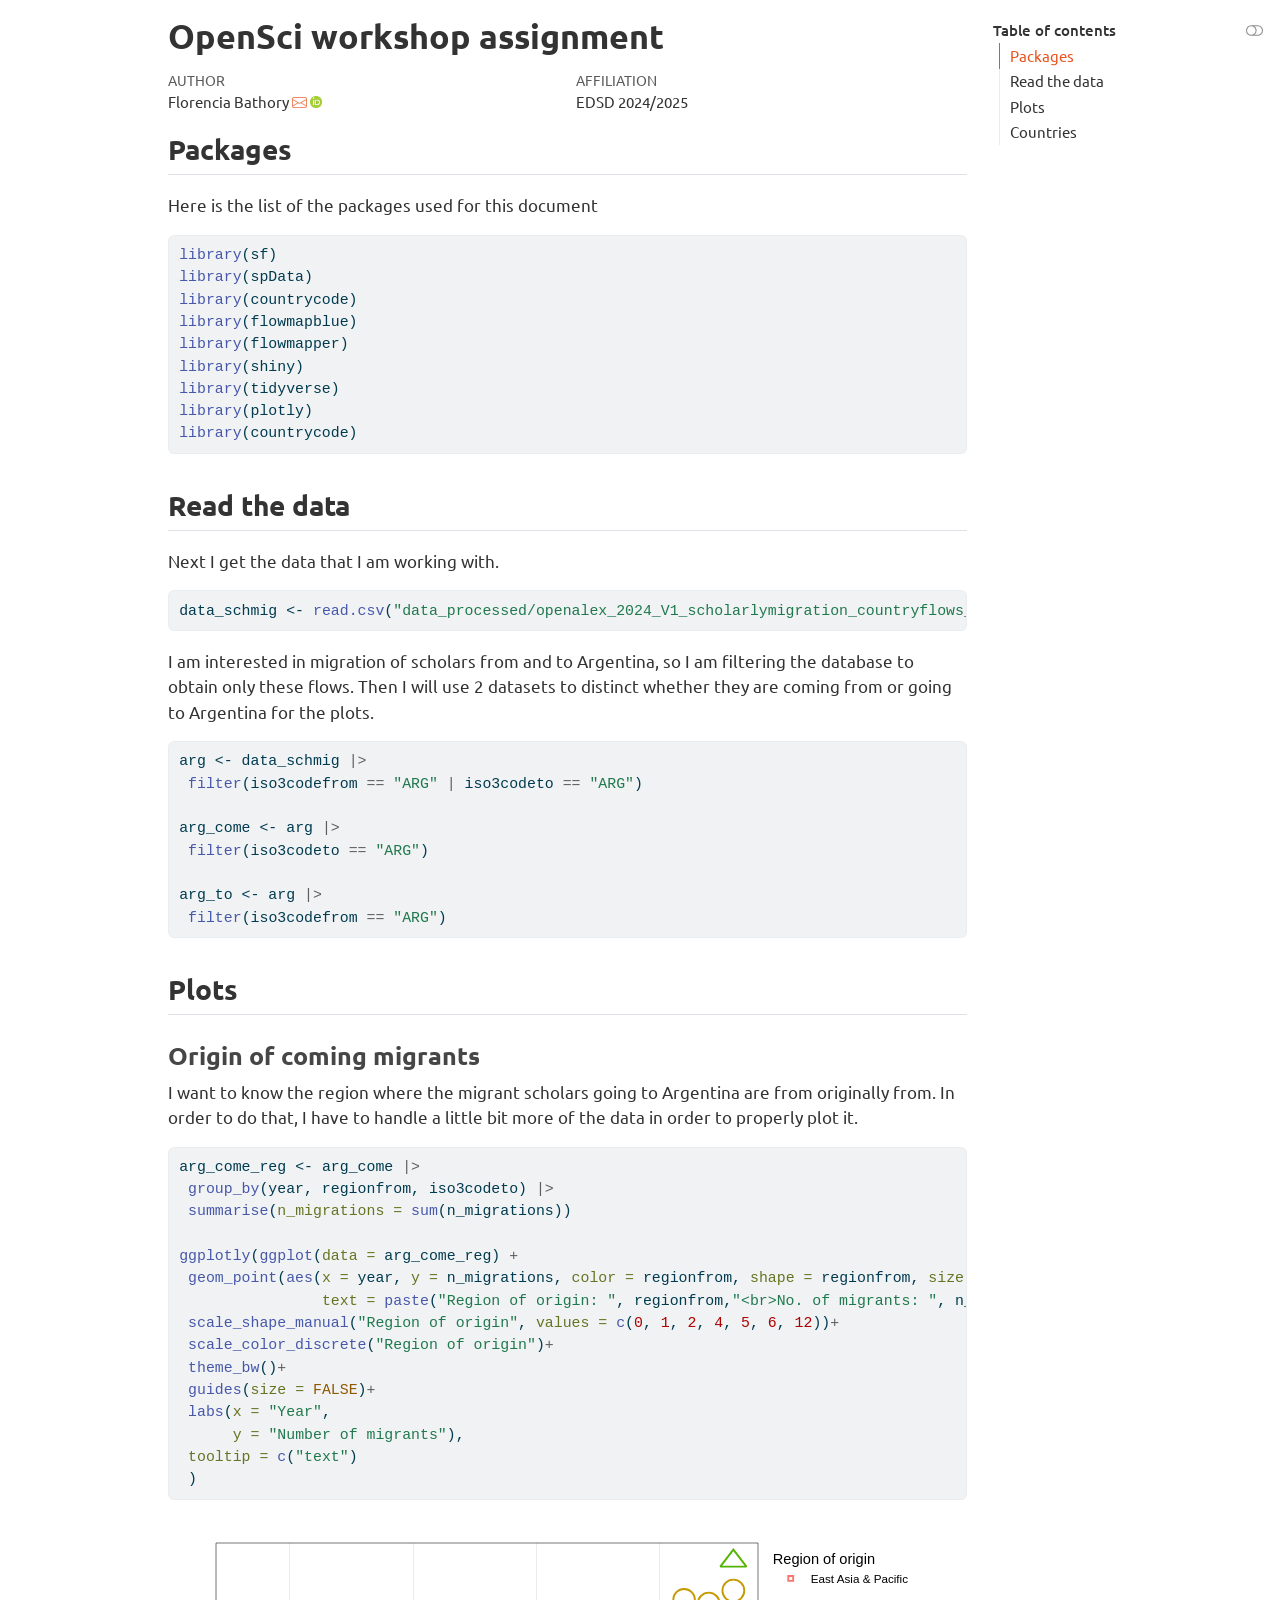
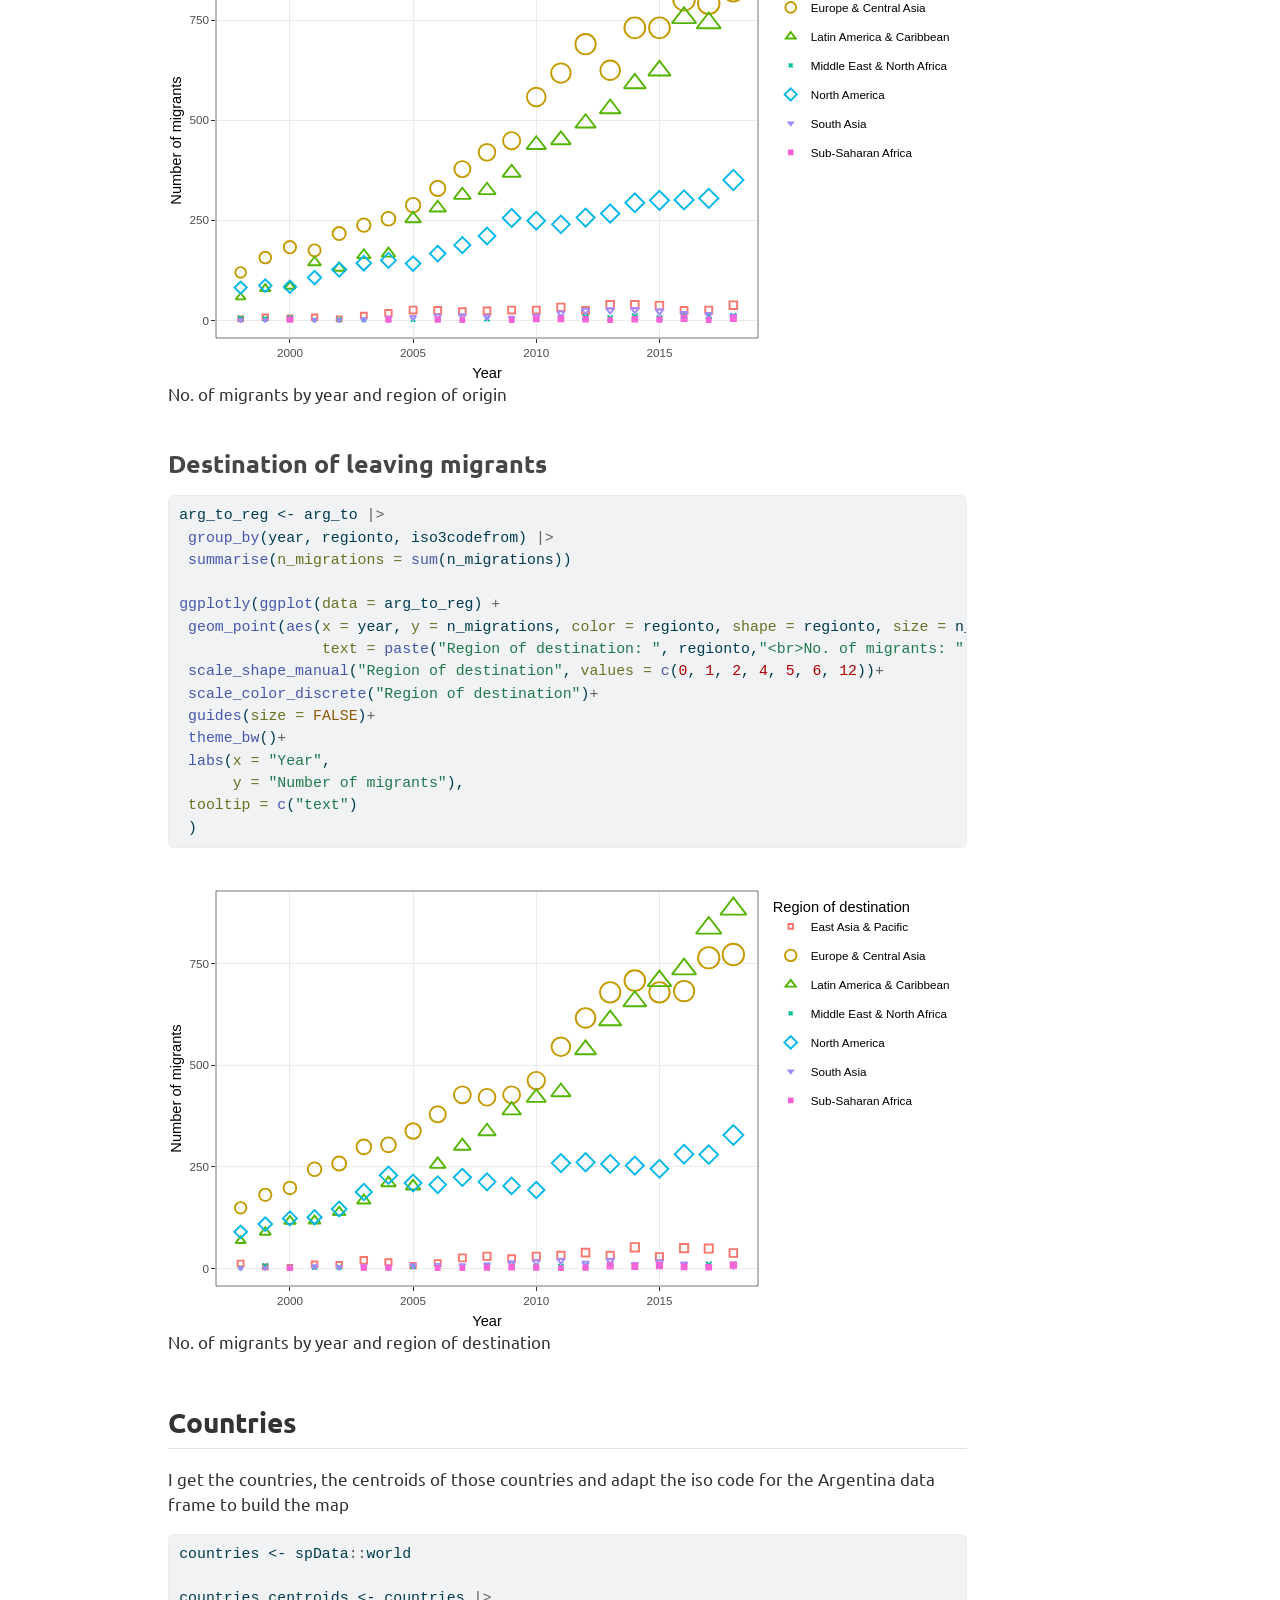
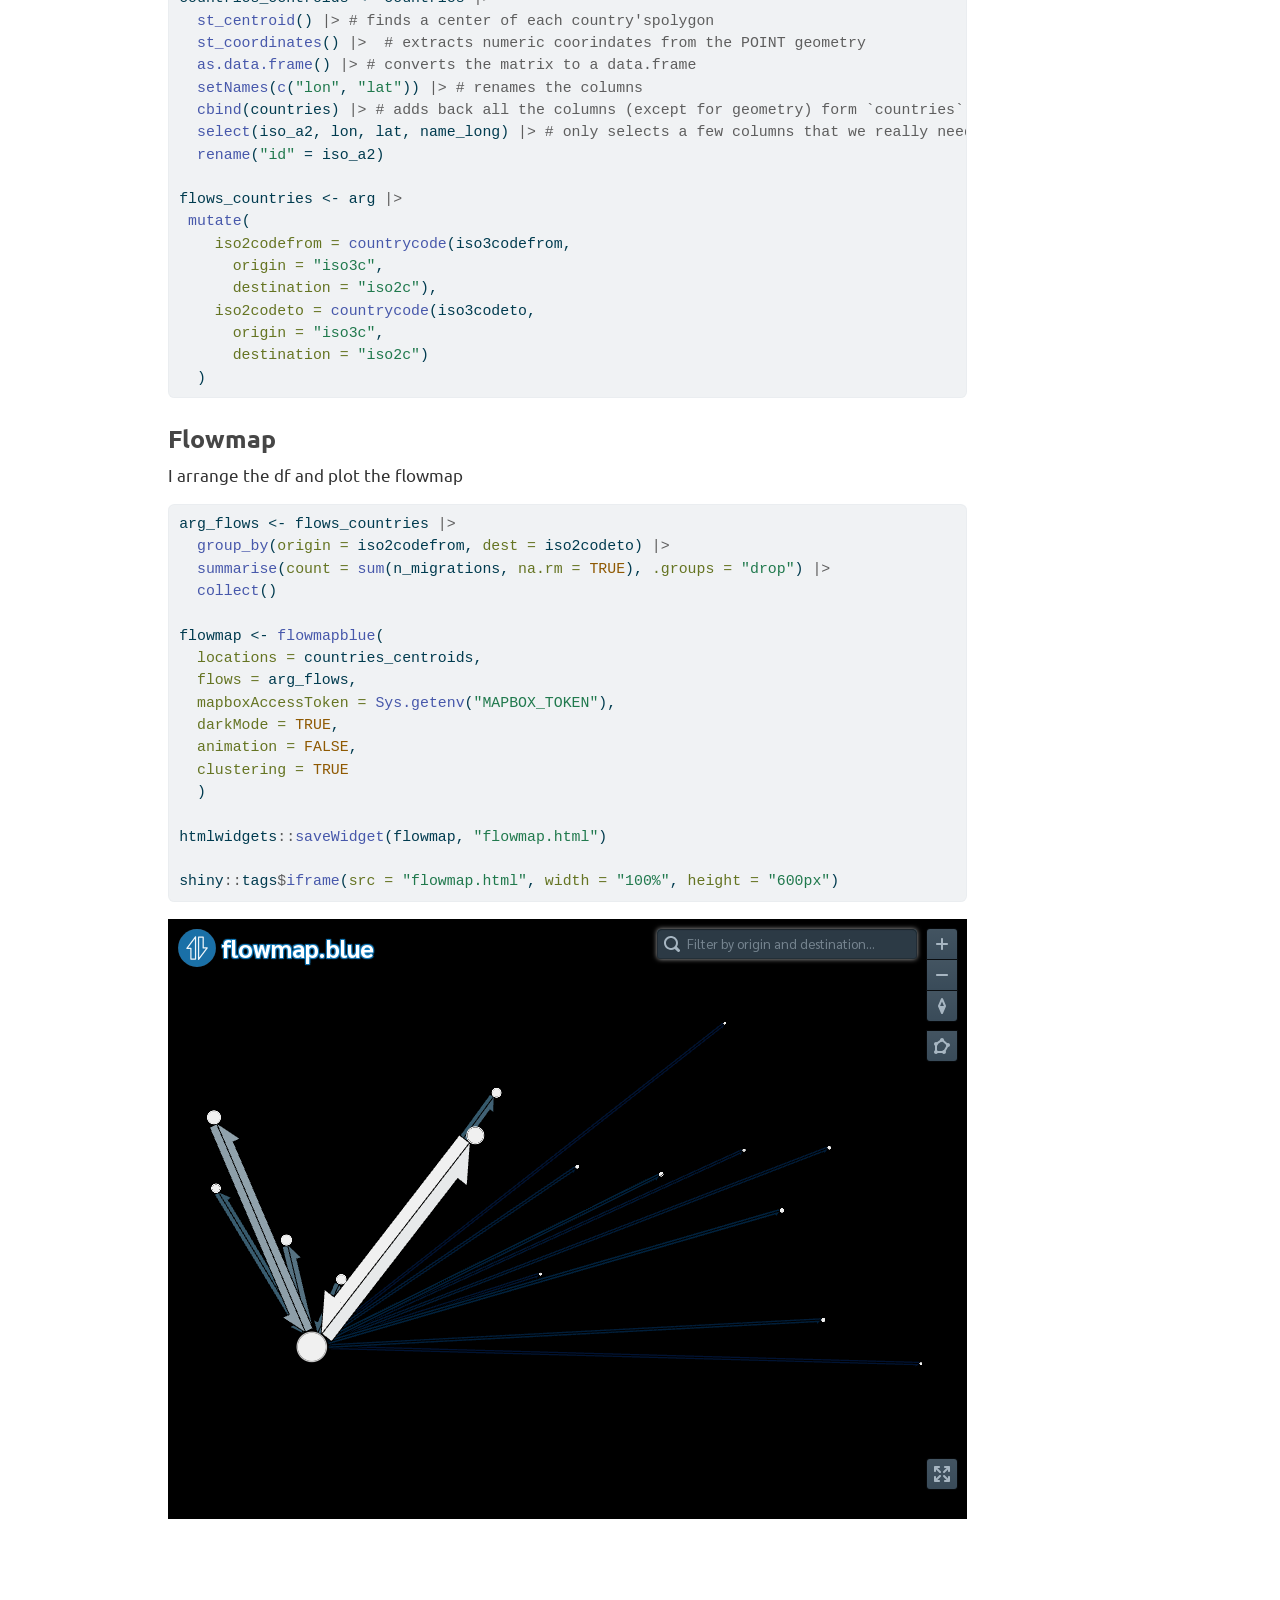
==== commit cf4a28e0: "toc" ====
--- a/docs/index.html
+++ b/docs/index.html
@@ -92,10 +92,28 @@
 
 </head>
 
-<body class="fullcontent">
+<body>
 
 <div id="quarto-content" class="page-columns page-rows-contents page-layout-article">
-
+<div id="quarto-margin-sidebar" class="sidebar margin-sidebar">
+  <nav id="TOC" role="doc-toc" class="toc-active">
+    <h2 id="toc-title">Table of contents</h2>
+   
+  <ul>
+  <li><a href="#packages" id="toc-packages" class="nav-link active" data-scroll-target="#packages">Packages</a></li>
+  <li><a href="#read-the-data" id="toc-read-the-data" class="nav-link" data-scroll-target="#read-the-data">Read the data</a></li>
+  <li><a href="#plots" id="toc-plots" class="nav-link" data-scroll-target="#plots">Plots</a>
+  <ul class="collapse">
+  <li><a href="#origin-of-coming-migrants" id="toc-origin-of-coming-migrants" class="nav-link" data-scroll-target="#origin-of-coming-migrants">Origin of coming migrants</a></li>
+  <li><a href="#destination-of-leaving-migrants" id="toc-destination-of-leaving-migrants" class="nav-link" data-scroll-target="#destination-of-leaving-migrants">Destination of leaving migrants</a></li>
+  </ul></li>
+  <li><a href="#countries" id="toc-countries" class="nav-link" data-scroll-target="#countries">Countries</a>
+  <ul class="collapse">
+  <li><a href="#flowmap" id="toc-flowmap" class="nav-link" data-scroll-target="#flowmap">Flowmap</a></li>
+  </ul></li>
+  </ul>
+</nav>
+</div>
 <main class="content" id="quarto-document-content">
 
 <header id="title-block-header" class="quarto-title-block default">
@@ -185,8 +203,8 @@
 <span id="cb4-14"><a href="#cb4-14" aria-hidden="true" tabindex="-1"></a> <span class="at">tooltip =</span> <span class="fu">c</span>(<span class="st">"text"</span>)</span>
 <span id="cb4-15"><a href="#cb4-15" aria-hidden="true" tabindex="-1"></a> )</span></code><button title="Copy to Clipboard" class="code-copy-button"><i class="bi"></i></button></pre></div>
 <div class="cell-output-display">
-<div class="plotly html-widget html-fill-item" id="htmlwidget-c7c29f2aab44bfa00abf" style="width:100%;height:464px;"></div>
-<script type="application/json" data-for="htmlwidget-c7c29f2aab44bfa00abf">{"x":{"data":[{"x":[1998,2002],"y":[4,4],"text":"Region of origin:  East Asia & Pacific <br>No. of migrants:  4","type":"scatter","mode":"markers","marker":{"autocolorscale":false,"color":"rgba(248,118,109,1)","opacity":1,"size":4.8724061706448634,"symbol":"square-open","line":{"width":1.8897637795275593,"color":"rgba(248,118,109,1)"}},"hoveron":"points","name":"East Asia & Pacific","legendgroup":"East Asia & Pacific","showlegend":true,"xaxis":"x","yaxis":"y","hoverinfo":"text","frame":null},{"x":[2000],"y":[6],"text":"Region of origin:  East Asia & Pacific <br>No. of migrants:  6","type":"scatter","mode":"markers","marker":{"autocolorscale":false,"color":"rgba(248,118,109,1)","opacity":1,"size":5.1904277797595739,"symbol":"square-open","line":{"width":1.8897637795275593,"color":"rgba(248,118,109,1)"}},"hoveron":"points","name":"East Asia & Pacific","legendgroup":"East Asia & Pacific","showlegend":false,"xaxis":"x","yaxis":"y","hoverinfo":"text","frame":null},{"x":[1999,2001],"y":[8,8],"text":"Region of origin:  East Asia & Pacific <br>No. of migrants:  8","type":"scatter","mode":"markers","marker":{"autocolorscale":false,"color":"rgba(248,118,109,1)","opacity":1,"size":5.4489272133912028,"symbol":"square-open","line":{"width":1.8897637795275593,"color":"rgba(248,118,109,1)"}},"hoveron":"points","name":"East Asia & Pacific","legendgroup":"East Asia & Pacific","showlegend":false,"xaxis":"x","yaxis":"y","hoverinfo":"text","frame":null},{"x":[2003],"y":[12],"text":"Region of origin:  East Asia & Pacific <br>No. of migrants:  12","type":"scatter","mode":"markers","marker":{"autocolorscale":false,"color":"rgba(248,118,109,1)","opacity":1,"size":5.8722307755013832,"symbol":"square-open","line":{"width":1.8897637795275593,"color":"rgba(248,118,109,1)"}},"hoveron":"points","name":"East Asia & Pacific","legendgroup":"East Asia & Pacific","showlegend":false,"xaxis":"x","yaxis":"y","hoverinfo":"text","frame":null},{"x":[2004],"y":[18],"text":"Region of origin:  East Asia & Pacific <br>No. of migrants:  18","type":"scatter","mode":"markers","marker":{"autocolorscale":false,"color":"rgba(248,118,109,1)","opacity":1,"size":6.3810990209729344,"symbol":"square-open","line":{"width":1.8897637795275593,"color":"rgba(248,118,109,1)"}},"hoveron":"points","name":"East Asia & Pacific","legendgroup":"East Asia & Pacific","showlegend":false,"xaxis":"x","yaxis":"y","hoverinfo":"text","frame":null},{"x":[2007],"y":[22],"text":"Region of origin:  East Asia & Pacific <br>No. of migrants:  22","type":"scatter","mode":"markers","marker":{"autocolorscale":false,"color":"rgba(248,118,109,1)","opacity":1,"size":6.6710125785031362,"symbol":"square-open","line":{"width":1.8897637795275593,"color":"rgba(248,118,109,1)"}},"hoveron":"points","name":"East Asia & Pacific","legendgroup":"East Asia & Pacific","showlegend":false,"xaxis":"x","yaxis":"y","hoverinfo":"text","frame":null},{"x":[2008],"y":[24],"text":"Region of origin:  East Asia & Pacific <br>No. of migrants:  24","type":"scatter","mode":"markers","marker":{"autocolorscale":false,"color":"rgba(248,118,109,1)","opacity":1,"size":6.8055714104898364,"symbol":"square-open","line":{"width":1.8897637795275593,"color":"rgba(248,118,109,1)"}},"hoveron":"points","name":"East Asia & Pacific","legendgroup":"East Asia & Pacific","showlegend":false,"xaxis":"x","yaxis":"y","hoverinfo":"text","frame":null},{"x":[2006,2012,2016],"y":[25,25,25],"text":"Region of origin:  East Asia & Pacific <br>No. of migrants:  25","type":"scatter","mode":"markers","marker":{"autocolorscale":false,"color":"rgba(248,118,109,1)","opacity":1,"size":6.8706550681305103,"symbol":"square-open","line":{"width":1.8897637795275593,"color":"rgba(248,118,109,1)"}},"hoveron":"points","name":"East Asia & Pacific","legendgroup":"East Asia & Pacific","showlegend":false,"xaxis":"x","yaxis":"y","hoverinfo":"text","frame":null},{"x":[2005,2009,2010,2017],"y":[26,26,26,26],"text":"Region of origin:  East Asia & Pacific <br>No. of migrants:  26","type":"scatter","mode":"markers","marker":{"autocolorscale":false,"color":"rgba(248,118,109,1)","opacity":1,"size":6.9343963620197382,"symbol":"square-open","line":{"width":1.8897637795275593,"color":"rgba(248,118,109,1)"}},"hoveron":"points","name":"East Asia & Pacific","legendgroup":"East Asia & Pacific","showlegend":false,"xaxis":"x","yaxis":"y","hoverinfo":"text","frame":null},{"x":[2011],"y":[33],"text":"Region of origin:  East Asia & Pacific <br>No. of migrants:  33","type":"scatter","mode":"markers","marker":{"autocolorscale":false,"color":"rgba(248,118,109,1)","opacity":1,"size":7.3488541579833884,"symbol":"square-open","line":{"width":1.8897637795275593,"color":"rgba(248,118,109,1)"}},"hoveron":"points","name":"East Asia & Pacific","legendgroup":"East Asia & Pacific","showlegend":false,"xaxis":"x","yaxis":"y","hoverinfo":"text","frame":null},{"x":[2015],"y":[37],"text":"Region of origin:  East Asia & Pacific <br>No. of migrants:  37","type":"scatter","mode":"markers","marker":{"autocolorscale":false,"color":"rgba(248,118,109,1)","opacity":1,"size":7.5653701226126628,"symbol":"square-open","line":{"width":1.8897637795275593,"color":"rgba(248,118,109,1)"}},"hoveron":"points","name":"East Asia & Pacific","legendgroup":"East Asia & Pacific","showlegend":false,"xaxis":"x","yaxis":"y","hoverinfo":"text","frame":null},{"x":[2018],"y":[38],"text":"Region of origin:  East Asia & Pacific <br>No. of migrants:  38","type":"scatter","mode":"markers","marker":{"autocolorscale":false,"color":"rgba(248,118,109,1)","opacity":1,"size":7.6175911075911165,"symbol":"square-open","line":{"width":1.8897637795275593,"color":"rgba(248,118,109,1)"}},"hoveron":"points","name":"East Asia & Pacific","legendgroup":"East Asia & Pacific","showlegend":false,"xaxis":"x","yaxis":"y","hoverinfo":"text","frame":null},{"x":[2013,2014],"y":[39,39],"text":"Region of origin:  East Asia & Pacific <br>No. of migrants:  39","type":"scatter","mode":"markers","marker":{"autocolorscale":false,"color":"rgba(248,118,109,1)","opacity":1,"size":7.6691110443601342,"symbol":"square-open","line":{"width":1.8897637795275593,"color":"rgba(248,118,109,1)"}},"hoveron":"points","name":"East Asia & Pacific","legendgroup":"East Asia & Pacific","showlegend":false,"xaxis":"x","yaxis":"y","hoverinfo":"text","frame":null},{"x":[1998],"y":[120],"text":"Region of origin:  Europe & Central Asia <br>No. of migrants:  120","type":"scatter","mode":"markers","marker":{"autocolorscale":false,"color":"rgba(196,154,0,1)","opacity":1,"size":10.662638665252404,"symbol":"circle-open","line":{"width":1.8897637795275593,"color":"rgba(196,154,0,1)"}},"hoveron":"points","name":"Europe & Central Asia","legendgroup":"Europe & Central Asia","showlegend":true,"xaxis":"x","yaxis":"y","hoverinfo":"text","frame":null},{"x":[1999],"y":[157],"text":"Region of origin:  Europe & Central Asia <br>No. of migrants:  157","type":"scatter","mode":"markers","marker":{"autocolorscale":false,"color":"rgba(196,154,0,1)","opacity":1,"size":11.660387302944558,"symbol":"circle-open","line":{"width":1.8897637795275593,"color":"rgba(196,154,0,1)"}},"hoveron":"points","name":"Europe & Central Asia","legendgroup":"Europe & Central Asia","showlegend":false,"xaxis":"x","yaxis":"y","hoverinfo":"text","frame":null},{"x":[2001],"y":[175],"text":"Region of origin:  Europe & Central Asia <br>No. of migrants:  175","type":"scatter","mode":"markers","marker":{"autocolorscale":false,"color":"rgba(196,154,0,1)","opacity":1,"size":12.102643097174189,"symbol":"circle-open","line":{"width":1.8897637795275593,"color":"rgba(196,154,0,1)"}},"hoveron":"points","name":"Europe & Central Asia","legendgroup":"Europe & Central Asia","showlegend":false,"xaxis":"x","yaxis":"y","hoverinfo":"text","frame":null},{"x":[2000],"y":[183],"text":"Region of origin:  Europe & Central Asia <br>No. of migrants:  183","type":"scatter","mode":"markers","marker":{"autocolorscale":false,"color":"rgba(196,154,0,1)","opacity":1,"size":12.291828972499859,"symbol":"circle-open","line":{"width":1.8897637795275593,"color":"rgba(196,154,0,1)"}},"hoveron":"points","name":"Europe & Central Asia","legendgroup":"Europe & Central Asia","showlegend":false,"xaxis":"x","yaxis":"y","hoverinfo":"text","frame":null},{"x":[2002],"y":[217],"text":"Region of origin:  Europe & Central Asia <br>No. of migrants:  217","type":"scatter","mode":"markers","marker":{"autocolorscale":false,"color":"rgba(196,154,0,1)","opacity":1,"size":13.052910086281294,"symbol":"circle-open","line":{"width":1.8897637795275593,"color":"rgba(196,154,0,1)"}},"hoveron":"points","name":"Europe & Central Asia","legendgroup":"Europe & Central Asia","showlegend":false,"xaxis":"x","yaxis":"y","hoverinfo":"text","frame":null},{"x":[2003],"y":[238],"text":"Region of origin:  Europe & Central Asia <br>No. of migrants:  238","type":"scatter","mode":"markers","marker":{"autocolorscale":false,"color":"rgba(196,154,0,1)","opacity":1,"size":13.493245133390705,"symbol":"circle-open","line":{"width":1.8897637795275593,"color":"rgba(196,154,0,1)"}},"hoveron":"points","name":"Europe & Central Asia","legendgroup":"Europe & Central Asia","showlegend":false,"xaxis":"x","yaxis":"y","hoverinfo":"text","frame":null},{"x":[2004],"y":[254],"text":"Region of origin:  Europe & Central Asia <br>No. of migrants:  254","type":"scatter","mode":"markers","marker":{"autocolorscale":false,"color":"rgba(196,154,0,1)","opacity":1,"size":13.815779613426034,"symbol":"circle-open","line":{"width":1.8897637795275593,"color":"rgba(196,154,0,1)"}},"hoveron":"points","name":"Europe & Central Asia","legendgroup":"Europe & Central Asia","showlegend":false,"xaxis":"x","yaxis":"y","hoverinfo":"text","frame":null},{"x":[2005],"y":[288],"text":"Region of origin:  Europe & Central Asia <br>No. of migrants:  288","type":"scatter","mode":"markers","marker":{"autocolorscale":false,"color":"rgba(196,154,0,1)","opacity":1,"size":14.468900947696513,"symbol":"circle-open","line":{"width":1.8897637795275593,"color":"rgba(196,154,0,1)"}},"hoveron":"points","name":"Europe & Central Asia","legendgroup":"Europe & Central Asia","showlegend":false,"xaxis":"x","yaxis":"y","hoverinfo":"text","frame":null},{"x":[2006],"y":[330],"text":"Region of origin:  Europe & Central Asia <br>No. of migrants:  330","type":"scatter","mode":"markers","marker":{"autocolorscale":false,"color":"rgba(196,154,0,1)","opacity":1,"size":15.224354979212203,"symbol":"circle-open","line":{"width":1.8897637795275593,"color":"rgba(196,154,0,1)"}},"hoveron":"points","name":"Europe & Central Asia","legendgroup":"Europe & Central Asia","showlegend":false,"xaxis":"x","yaxis":"y","hoverinfo":"text","frame":null},{"x":[2007],"y":[378],"text":"Region of origin:  Europe & Central Asia <br>No. of migrants:  378","type":"scatter","mode":"markers","marker":{"autocolorscale":false,"color":"rgba(196,154,0,1)","opacity":1,"size":16.030821908302659,"symbol":"circle-open","line":{"width":1.8897637795275593,"color":"rgba(196,154,0,1)"}},"hoveron":"points","name":"Europe & Central Asia","legendgroup":"Europe & Central Asia","showlegend":false,"xaxis":"x","yaxis":"y","hoverinfo":"text","frame":null},{"x":[2008],"y":[420],"text":"Region of origin:  Europe & Central Asia <br>No. of migrants:  420","type":"scatter","mode":"markers","marker":{"autocolorscale":false,"color":"rgba(196,154,0,1)","opacity":1,"size":16.69523832026719,"symbol":"circle-open","line":{"width":1.8897637795275593,"color":"rgba(196,154,0,1)"}},"hoveron":"points","name":"Europe & Central Asia","legendgroup":"Europe & Central Asia","showlegend":false,"xaxis":"x","yaxis":"y","hoverinfo":"text","frame":null},{"x":[2009],"y":[449],"text":"Region of origin:  Europe & Central Asia <br>No. of migrants:  449","type":"scatter","mode":"markers","marker":{"autocolorscale":false,"color":"rgba(196,154,0,1)","opacity":1,"size":17.134724793743789,"symbol":"circle-open","line":{"width":1.8897637795275593,"color":"rgba(196,154,0,1)"}},"hoveron":"points","name":"Europe & Central Asia","legendgroup":"Europe & Central Asia","showlegend":false,"xaxis":"x","yaxis":"y","hoverinfo":"text","frame":null},{"x":[2010],"y":[558],"text":"Region of origin:  Europe & Central Asia <br>No. of migrants:  558","type":"scatter","mode":"markers","marker":{"autocolorscale":false,"color":"rgba(196,154,0,1)","opacity":1,"size":18.671043022973642,"symbol":"circle-open","line":{"width":1.8897637795275593,"color":"rgba(196,154,0,1)"}},"hoveron":"points","name":"Europe & Central Asia","legendgroup":"Europe & Central Asia","showlegend":false,"xaxis":"x","yaxis":"y","hoverinfo":"text","frame":null},{"x":[2011],"y":[618],"text":"Region of origin:  Europe & Central Asia <br>No. of migrants:  618","type":"scatter","mode":"markers","marker":{"autocolorscale":false,"color":"rgba(196,154,0,1)","opacity":1,"size":19.452590629352869,"symbol":"circle-open","line":{"width":1.8897637795275593,"color":"rgba(196,154,0,1)"}},"hoveron":"points","name":"Europe & Central Asia","legendgroup":"Europe & Central Asia","showlegend":false,"xaxis":"x","yaxis":"y","hoverinfo":"text","frame":null},{"x":[2013],"y":[625],"text":"Region of origin:  Europe & Central Asia <br>No. of migrants:  625","type":"scatter","mode":"markers","marker":{"autocolorscale":false,"color":"rgba(196,154,0,1)","opacity":1,"size":19.541247046833998,"symbol":"circle-open","line":{"width":1.8897637795275593,"color":"rgba(196,154,0,1)"}},"hoveron":"points","name":"Europe & Central Asia","legendgroup":"Europe & Central Asia","showlegend":false,"xaxis":"x","yaxis":"y","hoverinfo":"text","frame":null},{"x":[2012],"y":[690],"text":"Region of origin:  Europe & Central Asia <br>No. of migrants:  690","type":"scatter","mode":"markers","marker":{"autocolorscale":false,"color":"rgba(196,154,0,1)","opacity":1,"size":20.341837598346711,"symbol":"circle-open","line":{"width":1.8897637795275593,"color":"rgba(196,154,0,1)"}},"hoveron":"points","name":"Europe & Central Asia","legendgroup":"Europe & Central Asia","showlegend":false,"xaxis":"x","yaxis":"y","hoverinfo":"text","frame":null},{"x":[2014,2015],"y":[731,731],"text":"Region of origin:  Europe & Central Asia <br>No. of migrants:  731","type":"scatter","mode":"markers","marker":{"autocolorscale":false,"color":"rgba(196,154,0,1)","opacity":1,"size":20.827499789981786,"symbol":"circle-open","line":{"width":1.8897637795275593,"color":"rgba(196,154,0,1)"}},"hoveron":"points","name":"Europe & Central Asia","legendgroup":"Europe & Central Asia","showlegend":false,"xaxis":"x","yaxis":"y","hoverinfo":"text","frame":null},{"x":[2017],"y":[792],"text":"Region of origin:  Europe & Central Asia <br>No. of migrants:  792","type":"scatter","mode":"markers","marker":{"autocolorscale":false,"color":"rgba(196,154,0,1)","opacity":1,"size":21.52548930437651,"symbol":"circle-open","line":{"width":1.8897637795275593,"color":"rgba(196,154,0,1)"}},"hoveron":"points","name":"Europe & Central Asia","legendgroup":"Europe & Central Asia","showlegend":false,"xaxis":"x","yaxis":"y","hoverinfo":"text","frame":null},{"x":[2016],"y":[801],"text":"Region of origin:  Europe & Central Asia <br>No. of migrants:  801","type":"scatter","mode":"markers","marker":{"autocolorscale":false,"color":"rgba(196,154,0,1)","opacity":1,"size":21.626160553696465,"symbol":"circle-open","line":{"width":1.8897637795275593,"color":"rgba(196,154,0,1)"}},"hoveron":"points","name":"Europe & Central Asia","legendgroup":"Europe & Central Asia","showlegend":false,"xaxis":"x","yaxis":"y","hoverinfo":"text","frame":null},{"x":[2018],"y":[824],"text":"Region of origin:  Europe & Central Asia <br>No. of migrants:  824","type":"scatter","mode":"markers","marker":{"autocolorscale":false,"color":"rgba(196,154,0,1)","opacity":1,"size":21.880888022739253,"symbol":"circle-open","line":{"width":1.8897637795275593,"color":"rgba(196,154,0,1)"}},"hoveron":"points","name":"Europe & Central Asia","legendgroup":"Europe & Central Asia","showlegend":false,"xaxis":"x","yaxis":"y","hoverinfo":"text","frame":null},{"x":[1998],"y":[58],"text":"Region of origin:  Latin America & Caribbean  <br>No. of migrants:  58","type":"scatter","mode":"markers","marker":{"autocolorscale":false,"color":"rgba(83,180,0,1)","opacity":1,"size":8.5432749845318572,"symbol":"triangle-up-open","line":{"width":1.8897637795275593,"color":"rgba(83,180,0,1)"}},"hoveron":"points","name":"Latin America & Caribbean ","legendgroup":"Latin America & Caribbean ","showlegend":true,"xaxis":"x","yaxis":"y","hoverinfo":"text","frame":null},{"x":[1999],"y":[79],"text":"Region of origin:  Latin America & Caribbean  <br>No. of migrants:  79","type":"scatter","mode":"markers","marker":{"autocolorscale":false,"color":"rgba(83,180,0,1)","opacity":1,"size":9.3521369255394191,"symbol":"triangle-up-open","line":{"width":1.8897637795275593,"color":"rgba(83,180,0,1)"}},"hoveron":"points","name":"Latin America & Caribbean ","legendgroup":"Latin America & Caribbean ","showlegend":false,"xaxis":"x","yaxis":"y","hoverinfo":"text","frame":null},{"x":[2000],"y":[85],"text":"Region of origin:  Latin America & Caribbean  <br>No. of migrants:  85","type":"scatter","mode":"markers","marker":{"autocolorscale":false,"color":"rgba(83,180,0,1)","opacity":1,"size":9.5624975979511539,"symbol":"triangle-up-open","line":{"width":1.8897637795275593,"color":"rgba(83,180,0,1)"}},"hoveron":"points","name":"Latin America & Caribbean ","legendgroup":"Latin America & Caribbean ","showlegend":false,"xaxis":"x","yaxis":"y","hoverinfo":"text","frame":null},{"x":[2002],"y":[131],"text":"Region of origin:  Latin America & Caribbean  <br>No. of migrants:  131","type":"scatter","mode":"markers","marker":{"autocolorscale":false,"color":"rgba(83,180,0,1)","opacity":1,"size":10.973735316159509,"symbol":"triangle-up-open","line":{"width":1.8897637795275593,"color":"rgba(83,180,0,1)"}},"hoveron":"points","name":"Latin America & Caribbean ","legendgroup":"Latin America & Caribbean ","showlegend":false,"xaxis":"x","yaxis":"y","hoverinfo":"text","frame":null},{"x":[2001],"y":[145],"text":"Region of origin:  Latin America & Caribbean  <br>No. of migrants:  145","type":"scatter","mode":"markers","marker":{"autocolorscale":false,"color":"rgba(83,180,0,1)","opacity":1,"size":11.351212686170205,"symbol":"triangle-up-open","line":{"width":1.8897637795275593,"color":"rgba(83,180,0,1)"}},"hoveron":"points","name":"Latin America & Caribbean ","legendgroup":"Latin America & Caribbean ","showlegend":false,"xaxis":"x","yaxis":"y","hoverinfo":"text","frame":null},{"x":[2003],"y":[163],"text":"Region of origin:  Latin America & Caribbean  <br>No. of migrants:  163","type":"scatter","mode":"markers","marker":{"autocolorscale":false,"color":"rgba(83,180,0,1)","opacity":1,"size":11.810512406643726,"symbol":"triangle-up-open","line":{"width":1.8897637795275593,"color":"rgba(83,180,0,1)"}},"hoveron":"points","name":"Latin America & Caribbean ","legendgroup":"Latin America & Caribbean ","showlegend":false,"xaxis":"x","yaxis":"y","hoverinfo":"text","frame":null},{"x":[2004],"y":[167],"text":"Region of origin:  Latin America & Caribbean  <br>No. of migrants:  167","type":"scatter","mode":"markers","marker":{"autocolorscale":false,"color":"rgba(83,180,0,1)","opacity":1,"size":11.909055784507375,"symbol":"triangle-up-open","line":{"width":1.8897637795275593,"color":"rgba(83,180,0,1)"}},"hoveron":"points","name":"Latin America & Caribbean ","legendgroup":"Latin America & Caribbean ","showlegend":false,"xaxis":"x","yaxis":"y","hoverinfo":"text","frame":null},{"x":[2005],"y":[254],"text":"Region of origin:  Latin America & Caribbean  <br>No. of migrants:  254","type":"scatter","mode":"markers","marker":{"autocolorscale":false,"color":"rgba(83,180,0,1)","opacity":1,"size":13.815779613426034,"symbol":"triangle-up-open","line":{"width":1.8897637795275593,"color":"rgba(83,180,0,1)"}},"hoveron":"points","name":"Latin America & Caribbean ","legendgroup":"Latin America & Caribbean ","showlegend":false,"xaxis":"x","yaxis":"y","hoverinfo":"text","frame":null},{"x":[2006],"y":[281],"text":"Region of origin:  Latin America & Caribbean  <br>No. of migrants:  281","type":"scatter","mode":"markers","marker":{"autocolorscale":false,"color":"rgba(83,180,0,1)","opacity":1,"size":14.33773802465474,"symbol":"triangle-up-open","line":{"width":1.8897637795275593,"color":"rgba(83,180,0,1)"}},"hoveron":"points","name":"Latin America & Caribbean ","legendgroup":"Latin America & Caribbean ","showlegend":false,"xaxis":"x","yaxis":"y","hoverinfo":"text","frame":null},{"x":[2007],"y":[313],"text":"Region of origin:  Latin America & Caribbean  <br>No. of migrants:  313","type":"scatter","mode":"markers","marker":{"autocolorscale":false,"color":"rgba(83,180,0,1)","opacity":1,"size":14.924746292023721,"symbol":"triangle-up-open","line":{"width":1.8897637795275593,"color":"rgba(83,180,0,1)"}},"hoveron":"points","name":"Latin America & Caribbean ","legendgroup":"Latin America & Caribbean ","showlegend":false,"xaxis":"x","yaxis":"y","hoverinfo":"text","frame":null},{"x":[2008],"y":[325],"text":"Region of origin:  Latin America & Caribbean  <br>No. of migrants:  325","type":"scatter","mode":"markers","marker":{"autocolorscale":false,"color":"rgba(83,180,0,1)","opacity":1,"size":15.13705524972775,"symbol":"triangle-up-open","line":{"width":1.8897637795275593,"color":"rgba(83,180,0,1)"}},"hoveron":"points","name":"Latin America & Caribbean ","legendgroup":"Latin America & Caribbean ","showlegend":false,"xaxis":"x","yaxis":"y","hoverinfo":"text","frame":null},{"x":[2009],"y":[369],"text":"Region of origin:  Latin America & Caribbean  <br>No. of migrants:  369","type":"scatter","mode":"markers","marker":{"autocolorscale":false,"color":"rgba(83,180,0,1)","opacity":1,"size":15.88370296479399,"symbol":"triangle-up-open","line":{"width":1.8897637795275593,"color":"rgba(83,180,0,1)"}},"hoveron":"points","name":"Latin America & Caribbean ","legendgroup":"Latin America & Caribbean ","showlegend":false,"xaxis":"x","yaxis":"y","hoverinfo":"text","frame":null},{"x":[2010],"y":[439],"text":"Region of origin:  Latin America & Caribbean  <br>No. of migrants:  439","type":"scatter","mode":"markers","marker":{"autocolorscale":false,"color":"rgba(83,180,0,1)","opacity":1,"size":16.984830066452218,"symbol":"triangle-up-open","line":{"width":1.8897637795275593,"color":"rgba(83,180,0,1)"}},"hoveron":"points","name":"Latin America & Caribbean ","legendgroup":"Latin America & Caribbean ","showlegend":false,"xaxis":"x","yaxis":"y","hoverinfo":"text","frame":null},{"x":[2011],"y":[451],"text":"Region of origin:  Latin America & Caribbean  <br>No. of migrants:  451","type":"scatter","mode":"markers","marker":{"autocolorscale":false,"color":"rgba(83,180,0,1)","opacity":1,"size":17.16450230503613,"symbol":"triangle-up-open","line":{"width":1.8897637795275593,"color":"rgba(83,180,0,1)"}},"hoveron":"points","name":"Latin America & Caribbean ","legendgroup":"Latin America & Caribbean ","showlegend":false,"xaxis":"x","yaxis":"y","hoverinfo":"text","frame":null},{"x":[2012],"y":[493],"text":"Region of origin:  Latin America & Caribbean  <br>No. of migrants:  493","type":"scatter","mode":"markers","marker":{"autocolorscale":false,"color":"rgba(83,180,0,1)","opacity":1,"size":17.775202611939633,"symbol":"triangle-up-open","line":{"width":1.8897637795275593,"color":"rgba(83,180,0,1)"}},"hoveron":"points","name":"Latin America & Caribbean ","legendgroup":"Latin America & Caribbean ","showlegend":false,"xaxis":"x","yaxis":"y","hoverinfo":"text","frame":null},{"x":[2013],"y":[529],"text":"Region of origin:  Latin America & Caribbean  <br>No. of migrants:  529","type":"scatter","mode":"markers","marker":{"autocolorscale":false,"color":"rgba(83,180,0,1)","opacity":1,"size":18.278200743246082,"symbol":"triangle-up-open","line":{"width":1.8897637795275593,"color":"rgba(83,180,0,1)"}},"hoveron":"points","name":"Latin America & Caribbean ","legendgroup":"Latin America & Caribbean ","showlegend":false,"xaxis":"x","yaxis":"y","hoverinfo":"text","frame":null},{"x":[2014],"y":[592],"text":"Region of origin:  Latin America & Caribbean  <br>No. of migrants:  592","type":"scatter","mode":"markers","marker":{"autocolorscale":false,"color":"rgba(83,180,0,1)","opacity":1,"size":19.11880984197354,"symbol":"triangle-up-open","line":{"width":1.8897637795275593,"color":"rgba(83,180,0,1)"}},"hoveron":"points","name":"Latin America & Caribbean ","legendgroup":"Latin America & Caribbean ","showlegend":false,"xaxis":"x","yaxis":"y","hoverinfo":"text","frame":null},{"x":[2015],"y":[624],"text":"Region of origin:  Latin America & Caribbean  <br>No. of migrants:  624","type":"scatter","mode":"markers","marker":{"autocolorscale":false,"color":"rgba(83,180,0,1)","opacity":1,"size":19.528612399923546,"symbol":"triangle-up-open","line":{"width":1.8897637795275593,"color":"rgba(83,180,0,1)"}},"hoveron":"points","name":"Latin America & Caribbean ","legendgroup":"Latin America & Caribbean ","showlegend":false,"xaxis":"x","yaxis":"y","hoverinfo":"text","frame":null},{"x":[2017],"y":[743],"text":"Region of origin:  Latin America & Caribbean  <br>No. of migrants:  743","type":"scatter","mode":"markers","marker":{"autocolorscale":false,"color":"rgba(83,180,0,1)","opacity":1,"size":20.967048957590979,"symbol":"triangle-up-open","line":{"width":1.8897637795275593,"color":"rgba(83,180,0,1)"}},"hoveron":"points","name":"Latin America & Caribbean ","legendgroup":"Latin America & Caribbean ","showlegend":false,"xaxis":"x","yaxis":"y","hoverinfo":"text","frame":null},{"x":[2016],"y":[756],"text":"Region of origin:  Latin America & Caribbean  <br>No. of migrants:  756","type":"scatter","mode":"markers","marker":{"autocolorscale":false,"color":"rgba(83,180,0,1)","opacity":1,"size":21.116959731968336,"symbol":"triangle-up-open","line":{"width":1.8897637795275593,"color":"rgba(83,180,0,1)"}},"hoveron":"points","name":"Latin America & Caribbean ","legendgroup":"Latin America & Caribbean ","showlegend":false,"xaxis":"x","yaxis":"y","hoverinfo":"text","frame":null},{"x":[2018],"y":[898],"text":"Region of origin:  Latin America & Caribbean  <br>No. of migrants:  898","type":"scatter","mode":"markers","marker":{"autocolorscale":false,"color":"rgba(83,180,0,1)","opacity":1,"size":22.677165354330711,"symbol":"triangle-up-open","line":{"width":1.8897637795275593,"color":"rgba(83,180,0,1)"}},"hoveron":"points","name":"Latin America & Caribbean ","legendgroup":"Latin America & Caribbean ","showlegend":false,"xaxis":"x","yaxis":"y","hoverinfo":"text","frame":null},{"x":[2001],"y":[1],"text":"Region of origin:  Middle East & North Africa <br>No. of migrants:  1","type":"scatter","mode":"markers","marker":{"autocolorscale":false,"color":"rgba(0,192,148,1)","opacity":1,"size":3.7795275590551185,"symbol":"x-thin-open","line":{"width":1.8897637795275593,"color":"rgba(0,192,148,1)"}},"hoveron":"points","name":"Middle East & North Africa","legendgroup":"Middle East & North Africa","showlegend":true,"xaxis":"x","yaxis":"y","hoverinfo":"text","frame":null},{"x":[2002,2003,2005],"y":[2,2,2],"text":"Region of origin:  Middle East & North Africa <br>No. of migrants:  2","type":"scatter","mode":"markers","marker":{"autocolorscale":false,"color":"rgba(0,192,148,1)","opacity":1,"size":4.4105013196480423,"symbol":"x-thin-open","line":{"width":1.8897637795275593,"color":"rgba(0,192,148,1)"}},"hoveron":"points","name":"Middle East & North Africa","legendgroup":"Middle East & North Africa","showlegend":false,"xaxis":"x","yaxis":"y","hoverinfo":"text","frame":null},{"x":[2010],"y":[3],"text":"Region of origin:  Middle East & North Africa <br>No. of migrants:  3","type":"scatter","mode":"markers","marker":{"autocolorscale":false,"color":"rgba(0,192,148,1)","opacity":1,"size":4.6718592087871853,"symbol":"x-thin-open","line":{"width":1.8897637795275593,"color":"rgba(0,192,148,1)"}},"hoveron":"points","name":"Middle East & North Africa","legendgroup":"Middle East & North Africa","showlegend":false,"xaxis":"x","yaxis":"y","hoverinfo":"text","frame":null},{"x":[1999,2004,2006,2007,2008,2009],"y":[4,4,4,4,4,4],"text":"Region of origin:  Middle East & North Africa <br>No. of migrants:  4","type":"scatter","mode":"markers","marker":{"autocolorscale":false,"color":"rgba(0,192,148,1)","opacity":1,"size":4.8724061706448634,"symbol":"x-thin-open","line":{"width":1.8897637795275593,"color":"rgba(0,192,148,1)"}},"hoveron":"points","name":"Middle East & North Africa","legendgroup":"Middle East & North Africa","showlegend":false,"xaxis":"x","yaxis":"y","hoverinfo":"text","frame":null},{"x":[1998],"y":[5],"text":"Region of origin:  Middle East & North Africa <br>No. of migrants:  5","type":"scatter","mode":"markers","marker":{"autocolorscale":false,"color":"rgba(0,192,148,1)","opacity":1,"size":5.0414750802409669,"symbol":"x-thin-open","line":{"width":1.8897637795275593,"color":"rgba(0,192,148,1)"}},"hoveron":"points","name":"Middle East & North Africa","legendgroup":"Middle East & North Africa","showlegend":false,"xaxis":"x","yaxis":"y","hoverinfo":"text","frame":null},{"x":[2000,2011,2013,2015],"y":[6,6,6,6],"text":"Region of origin:  Middle East & North Africa <br>No. of migrants:  6","type":"scatter","mode":"markers","marker":{"autocolorscale":false,"color":"rgba(0,192,148,1)","opacity":1,"size":5.1904277797595739,"symbol":"x-thin-open","line":{"width":1.8897637795275593,"color":"rgba(0,192,148,1)"}},"hoveron":"points","name":"Middle East & North Africa","legendgroup":"Middle East & North Africa","showlegend":false,"xaxis":"x","yaxis":"y","hoverinfo":"text","frame":null},{"x":[2012],"y":[8],"text":"Region of origin:  Middle East & North Africa <br>No. of migrants:  8","type":"scatter","mode":"markers","marker":{"autocolorscale":false,"color":"rgba(0,192,148,1)","opacity":1,"size":5.4489272133912028,"symbol":"x-thin-open","line":{"width":1.8897637795275593,"color":"rgba(0,192,148,1)"}},"hoveron":"points","name":"Middle East & North Africa","legendgroup":"Middle East & North Africa","showlegend":false,"xaxis":"x","yaxis":"y","hoverinfo":"text","frame":null},{"x":[2014],"y":[10],"text":"Region of origin:  Middle East & North Africa <br>No. of migrants:  10","type":"scatter","mode":"markers","marker":{"autocolorscale":false,"color":"rgba(0,192,148,1)","opacity":1,"size":5.6724488408338916,"symbol":"x-thin-open","line":{"width":1.8897637795275593,"color":"rgba(0,192,148,1)"}},"hoveron":"points","name":"Middle East & North Africa","legendgroup":"Middle East & North Africa","showlegend":false,"xaxis":"x","yaxis":"y","hoverinfo":"text","frame":null},{"x":[2018],"y":[11],"text":"Region of origin:  Middle East & North Africa <br>No. of migrants:  11","type":"scatter","mode":"markers","marker":{"autocolorscale":false,"color":"rgba(0,192,148,1)","opacity":1,"size":5.7748417863305539,"symbol":"x-thin-open","line":{"width":1.8897637795275593,"color":"rgba(0,192,148,1)"}},"hoveron":"points","name":"Middle East & North Africa","legendgroup":"Middle East & North Africa","showlegend":false,"xaxis":"x","yaxis":"y","hoverinfo":"text","frame":null},{"x":[2016,2017],"y":[12,12],"text":"Region of origin:  Middle East & North Africa <br>No. of migrants:  12","type":"scatter","mode":"markers","marker":{"autocolorscale":false,"color":"rgba(0,192,148,1)","opacity":1,"size":5.8722307755013832,"symbol":"x-thin-open","line":{"width":1.8897637795275593,"color":"rgba(0,192,148,1)"}},"hoveron":"points","name":"Middle East & North Africa","legendgroup":"Middle East & North Africa","showlegend":false,"xaxis":"x","yaxis":"y","hoverinfo":"text","frame":null},{"x":[1998],"y":[82],"text":"Region of origin:  North America <br>No. of migrants:  82","type":"scatter","mode":"markers","marker":{"autocolorscale":false,"color":"rgba(0,182,235,1)","opacity":1,"size":9.4582914043914332,"symbol":"diamond-open","line":{"width":1.8897637795275593,"color":"rgba(0,182,235,1)"}},"hoveron":"points","name":"North America","legendgroup":"North America","showlegend":true,"xaxis":"x","yaxis":"y","hoverinfo":"text","frame":null},{"x":[2000],"y":[84],"text":"Region of origin:  North America <br>No. of migrants:  84","type":"scatter","mode":"markers","marker":{"autocolorscale":false,"color":"rgba(0,182,235,1)","opacity":1,"size":9.5279720951198499,"symbol":"diamond-open","line":{"width":1.8897637795275593,"color":"rgba(0,182,235,1)"}},"hoveron":"points","name":"North America","legendgroup":"North America","showlegend":false,"xaxis":"x","yaxis":"y","hoverinfo":"text","frame":null},{"x":[1999],"y":[87],"text":"Region of origin:  North America <br>No. of migrants:  87","type":"scatter","mode":"markers","marker":{"autocolorscale":false,"color":"rgba(0,182,235,1)","opacity":1,"size":9.6309374954621347,"symbol":"diamond-open","line":{"width":1.8897637795275593,"color":"rgba(0,182,235,1)"}},"hoveron":"points","name":"North America","legendgroup":"North America","showlegend":false,"xaxis":"x","yaxis":"y","hoverinfo":"text","frame":null},{"x":[2001],"y":[107],"text":"Region of origin:  North America <br>No. of migrants:  107","type":"scatter","mode":"markers","marker":{"autocolorscale":false,"color":"rgba(0,182,235,1)","opacity":1,"size":10.275800026787541,"symbol":"diamond-open","line":{"width":1.8897637795275593,"color":"rgba(0,182,235,1)"}},"hoveron":"points","name":"North America","legendgroup":"North America","showlegend":false,"xaxis":"x","yaxis":"y","hoverinfo":"text","frame":null},{"x":[2002],"y":[127],"text":"Region of origin:  North America <br>No. of migrants:  127","type":"scatter","mode":"markers","marker":{"autocolorscale":false,"color":"rgba(0,182,235,1)","opacity":1,"size":10.862190455604258,"symbol":"diamond-open","line":{"width":1.8897637795275593,"color":"rgba(0,182,235,1)"}},"hoveron":"points","name":"North America","legendgroup":"North America","showlegend":false,"xaxis":"x","yaxis":"y","hoverinfo":"text","frame":null},{"x":[2005],"y":[142],"text":"Region of origin:  North America <br>No. of migrants:  142","type":"scatter","mode":"markers","marker":{"autocolorscale":false,"color":"rgba(0,182,235,1)","opacity":1,"size":11.271925840280263,"symbol":"diamond-open","line":{"width":1.8897637795275593,"color":"rgba(0,182,235,1)"}},"hoveron":"points","name":"North America","legendgroup":"North America","showlegend":false,"xaxis":"x","yaxis":"y","hoverinfo":"text","frame":null},{"x":[2003],"y":[143],"text":"Region of origin:  North America <br>No. of migrants:  143","type":"scatter","mode":"markers","marker":{"autocolorscale":false,"color":"rgba(0,182,235,1)","opacity":1,"size":11.298447687043065,"symbol":"diamond-open","line":{"width":1.8897637795275593,"color":"rgba(0,182,235,1)"}},"hoveron":"points","name":"North America","legendgroup":"North America","showlegend":false,"xaxis":"x","yaxis":"y","hoverinfo":"text","frame":null},{"x":[2004],"y":[150],"text":"Region of origin:  North America <br>No. of migrants:  150","type":"scatter","mode":"markers","marker":{"autocolorscale":false,"color":"rgba(0,182,235,1)","opacity":1,"size":11.481543859801288,"symbol":"diamond-open","line":{"width":1.8897637795275593,"color":"rgba(0,182,235,1)"}},"hoveron":"points","name":"North America","legendgroup":"North America","showlegend":false,"xaxis":"x","yaxis":"y","hoverinfo":"text","frame":null},{"x":[2006],"y":[167],"text":"Region of origin:  North America <br>No. of migrants:  167","type":"scatter","mode":"markers","marker":{"autocolorscale":false,"color":"rgba(0,182,235,1)","opacity":1,"size":11.909055784507375,"symbol":"diamond-open","line":{"width":1.8897637795275593,"color":"rgba(0,182,235,1)"}},"hoveron":"points","name":"North America","legendgroup":"North America","showlegend":false,"xaxis":"x","yaxis":"y","hoverinfo":"text","frame":null},{"x":[2007],"y":[188],"text":"Region of origin:  North America <br>No. of migrants:  188","type":"scatter","mode":"markers","marker":{"autocolorscale":false,"color":"rgba(0,182,235,1)","opacity":1,"size":12.407963963532884,"symbol":"diamond-open","line":{"width":1.8897637795275593,"color":"rgba(0,182,235,1)"}},"hoveron":"points","name":"North America","legendgroup":"North America","showlegend":false,"xaxis":"x","yaxis":"y","hoverinfo":"text","frame":null},{"x":[2008],"y":[211],"text":"Region of origin:  North America <br>No. of migrants:  211","type":"scatter","mode":"markers","marker":{"autocolorscale":false,"color":"rgba(0,182,235,1)","opacity":1,"size":12.923206040767118,"symbol":"diamond-open","line":{"width":1.8897637795275593,"color":"rgba(0,182,235,1)"}},"hoveron":"points","name":"North America","legendgroup":"North America","showlegend":false,"xaxis":"x","yaxis":"y","hoverinfo":"text","frame":null},{"x":[2011],"y":[240],"text":"Region of origin:  North America <br>No. of migrants:  240","type":"scatter","mode":"markers","marker":{"autocolorscale":false,"color":"rgba(0,182,235,1)","opacity":1,"size":13.534145177755997,"symbol":"diamond-open","line":{"width":1.8897637795275593,"color":"rgba(0,182,235,1)"}},"hoveron":"points","name":"North America","legendgroup":"North America","showlegend":false,"xaxis":"x","yaxis":"y","hoverinfo":"text","frame":null},{"x":[2010],"y":[249],"text":"Region of origin:  North America <br>No. of migrants:  249","type":"scatter","mode":"markers","marker":{"autocolorscale":false,"color":"rgba(0,182,235,1)","opacity":1,"size":13.716112277462171,"symbol":"diamond-open","line":{"width":1.8897637795275593,"color":"rgba(0,182,235,1)"}},"hoveron":"points","name":"North America","legendgroup":"North America","showlegend":false,"xaxis":"x","yaxis":"y","hoverinfo":"text","frame":null},{"x":[2009],"y":[256],"text":"Region of origin:  North America <br>No. of migrants:  256","type":"scatter","mode":"markers","marker":{"autocolorscale":false,"color":"rgba(0,182,235,1)","opacity":1,"size":13.855370505031303,"symbol":"diamond-open","line":{"width":1.8897637795275593,"color":"rgba(0,182,235,1)"}},"hoveron":"points","name":"North America","legendgroup":"North America","showlegend":false,"xaxis":"x","yaxis":"y","hoverinfo":"text","frame":null},{"x":[2012],"y":[257],"text":"Region of origin:  North America <br>No. of migrants:  257","type":"scatter","mode":"markers","marker":{"autocolorscale":false,"color":"rgba(0,182,235,1)","opacity":1,"size":13.8751077285419,"symbol":"diamond-open","line":{"width":1.8897637795275593,"color":"rgba(0,182,235,1)"}},"hoveron":"points","name":"North America","legendgroup":"North America","showlegend":false,"xaxis":"x","yaxis":"y","hoverinfo":"text","frame":null},{"x":[2013],"y":[267],"text":"Region of origin:  North America <br>No. of migrants:  267","type":"scatter","mode":"markers","marker":{"autocolorscale":false,"color":"rgba(0,182,235,1)","opacity":1,"size":14.070398164796041,"symbol":"diamond-open","line":{"width":1.8897637795275593,"color":"rgba(0,182,235,1)"}},"hoveron":"points","name":"North America","legendgroup":"North America","showlegend":false,"xaxis":"x","yaxis":"y","hoverinfo":"text","frame":null},{"x":[2014],"y":[294],"text":"Region of origin:  North America <br>No. of migrants:  294","type":"scatter","mode":"markers","marker":{"autocolorscale":false,"color":"rgba(0,182,235,1)","opacity":1,"size":14.580058599755642,"symbol":"diamond-open","line":{"width":1.8897637795275593,"color":"rgba(0,182,235,1)"}},"hoveron":"points","name":"North America","legendgroup":"North America","showlegend":false,"xaxis":"x","yaxis":"y","hoverinfo":"text","frame":null},{"x":[2015],"y":[300],"text":"Region of origin:  North America <br>No. of migrants:  300","type":"scatter","mode":"markers","marker":{"autocolorscale":false,"color":"rgba(0,182,235,1)","opacity":1,"size":14.690083827205527,"symbol":"diamond-open","line":{"width":1.8897637795275593,"color":"rgba(0,182,235,1)"}},"hoveron":"points","name":"North America","legendgroup":"North America","showlegend":false,"xaxis":"x","yaxis":"y","hoverinfo":"text","frame":null},{"x":[2016],"y":[301],"text":"Region of origin:  North America <br>No. of migrants:  301","type":"scatter","mode":"markers","marker":{"autocolorscale":false,"color":"rgba(0,182,235,1)","opacity":1,"size":14.708313674952571,"symbol":"diamond-open","line":{"width":1.8897637795275593,"color":"rgba(0,182,235,1)"}},"hoveron":"points","name":"North America","legendgroup":"North America","showlegend":false,"xaxis":"x","yaxis":"y","hoverinfo":"text","frame":null},{"x":[2017],"y":[305],"text":"Region of origin:  North America <br>No. of migrants:  305","type":"scatter","mode":"markers","marker":{"autocolorscale":false,"color":"rgba(0,182,235,1)","opacity":1,"size":14.78093099285665,"symbol":"diamond-open","line":{"width":1.8897637795275593,"color":"rgba(0,182,235,1)"}},"hoveron":"points","name":"North America","legendgroup":"North America","showlegend":false,"xaxis":"x","yaxis":"y","hoverinfo":"text","frame":null},{"x":[2018],"y":[351],"text":"Region of origin:  North America <br>No. of migrants:  351","type":"scatter","mode":"markers","marker":{"autocolorscale":false,"color":"rgba(0,182,235,1)","opacity":1,"size":15.583965719970351,"symbol":"diamond-open","line":{"width":1.8897637795275593,"color":"rgba(0,182,235,1)"}},"hoveron":"points","name":"North America","legendgroup":"North America","showlegend":false,"xaxis":"x","yaxis":"y","hoverinfo":"text","frame":null},{"x":[1998,1999,2001,2002],"y":[1,1,1,1],"text":"Region of origin:  South Asia <br>No. of migrants:  1","type":"scatter","mode":"markers","marker":{"autocolorscale":false,"color":"rgba(165,138,255,1)","opacity":1,"size":3.7795275590551185,"symbol":"triangle-down-open","line":{"width":1.8897637795275593,"color":"rgba(165,138,255,1)"}},"hoveron":"points","name":"South Asia","legendgroup":"South Asia","showlegend":true,"xaxis":"x","yaxis":"y","hoverinfo":"text","frame":null},{"x":[2003],"y":[3],"text":"Region of origin:  South Asia <br>No. of migrants:  3","type":"scatter","mode":"markers","marker":{"autocolorscale":false,"color":"rgba(165,138,255,1)","opacity":1,"size":4.6718592087871853,"symbol":"triangle-down-open","line":{"width":1.8897637795275593,"color":"rgba(165,138,255,1)"}},"hoveron":"points","name":"South Asia","legendgroup":"South Asia","showlegend":false,"xaxis":"x","yaxis":"y","hoverinfo":"text","frame":null},{"x":[2004,2009],"y":[6,6],"text":"Region of origin:  South Asia <br>No. of migrants:  6","type":"scatter","mode":"markers","marker":{"autocolorscale":false,"color":"rgba(165,138,255,1)","opacity":1,"size":5.1904277797595739,"symbol":"triangle-down-open","line":{"width":1.8897637795275593,"color":"rgba(165,138,255,1)"}},"hoveron":"points","name":"South Asia","legendgroup":"South Asia","showlegend":false,"xaxis":"x","yaxis":"y","hoverinfo":"text","frame":null},{"x":[2005],"y":[8],"text":"Region of origin:  South Asia <br>No. of migrants:  8","type":"scatter","mode":"markers","marker":{"autocolorscale":false,"color":"rgba(165,138,255,1)","opacity":1,"size":5.4489272133912028,"symbol":"triangle-down-open","line":{"width":1.8897637795275593,"color":"rgba(165,138,255,1)"}},"hoveron":"points","name":"South Asia","legendgroup":"South Asia","showlegend":false,"xaxis":"x","yaxis":"y","hoverinfo":"text","frame":null},{"x":[2008],"y":[9],"text":"Region of origin:  South Asia <br>No. of migrants:  9","type":"scatter","mode":"markers","marker":{"autocolorscale":false,"color":"rgba(165,138,255,1)","opacity":1,"size":5.5641908585192539,"symbol":"triangle-down-open","line":{"width":1.8897637795275593,"color":"rgba(165,138,255,1)"}},"hoveron":"points","name":"South Asia","legendgroup":"South Asia","showlegend":false,"xaxis":"x","yaxis":"y","hoverinfo":"text","frame":null},{"x":[2006,2010,2018],"y":[11,11,11],"text":"Region of origin:  South Asia <br>No. of migrants:  11","type":"scatter","mode":"markers","marker":{"autocolorscale":false,"color":"rgba(165,138,255,1)","opacity":1,"size":5.7748417863305539,"symbol":"triangle-down-open","line":{"width":1.8897637795275593,"color":"rgba(165,138,255,1)"}},"hoveron":"points","name":"South Asia","legendgroup":"South Asia","showlegend":false,"xaxis":"x","yaxis":"y","hoverinfo":"text","frame":null},{"x":[2007],"y":[12],"text":"Region of origin:  South Asia <br>No. of migrants:  12","type":"scatter","mode":"markers","marker":{"autocolorscale":false,"color":"rgba(165,138,255,1)","opacity":1,"size":5.8722307755013832,"symbol":"triangle-down-open","line":{"width":1.8897637795275593,"color":"rgba(165,138,255,1)"}},"hoveron":"points","name":"South Asia","legendgroup":"South Asia","showlegend":false,"xaxis":"x","yaxis":"y","hoverinfo":"text","frame":null},{"x":[2017],"y":[15],"text":"Region of origin:  South Asia <br>No. of migrants:  15","type":"scatter","mode":"markers","marker":{"autocolorscale":false,"color":"rgba(165,138,255,1)","opacity":1,"size":6.1404151912381648,"symbol":"triangle-down-open","line":{"width":1.8897637795275593,"color":"rgba(165,138,255,1)"}},"hoveron":"points","name":"South Asia","legendgroup":"South Asia","showlegend":false,"xaxis":"x","yaxis":"y","hoverinfo":"text","frame":null},{"x":[2016],"y":[17],"text":"Region of origin:  South Asia <br>No. of migrants:  17","type":"scatter","mode":"markers","marker":{"autocolorscale":false,"color":"rgba(165,138,255,1)","opacity":1,"size":6.3034226014268135,"symbol":"triangle-down-open","line":{"width":1.8897637795275593,"color":"rgba(165,138,255,1)"}},"hoveron":"points","name":"South Asia","legendgroup":"South Asia","showlegend":false,"xaxis":"x","yaxis":"y","hoverinfo":"text","frame":null},{"x":[2011],"y":[18],"text":"Region of origin:  South Asia <br>No. of migrants:  18","type":"scatter","mode":"markers","marker":{"autocolorscale":false,"color":"rgba(165,138,255,1)","opacity":1,"size":6.3810990209729344,"symbol":"triangle-down-open","line":{"width":1.8897637795275593,"color":"rgba(165,138,255,1)"}},"hoveron":"points","name":"South Asia","legendgroup":"South Asia","showlegend":false,"xaxis":"x","yaxis":"y","hoverinfo":"text","frame":null},{"x":[2015],"y":[23],"text":"Region of origin:  South Asia <br>No. of migrants:  23","type":"scatter","mode":"markers","marker":{"autocolorscale":false,"color":"rgba(165,138,255,1)","opacity":1,"size":6.7390568297752242,"symbol":"triangle-down-open","line":{"width":1.8897637795275593,"color":"rgba(165,138,255,1)"}},"hoveron":"points","name":"South Asia","legendgroup":"South Asia","showlegend":false,"xaxis":"x","yaxis":"y","hoverinfo":"text","frame":null},{"x":[2012],"y":[25],"text":"Region of origin:  South Asia <br>No. of migrants:  25","type":"scatter","mode":"markers","marker":{"autocolorscale":false,"color":"rgba(165,138,255,1)","opacity":1,"size":6.8706550681305103,"symbol":"triangle-down-open","line":{"width":1.8897637795275593,"color":"rgba(165,138,255,1)"}},"hoveron":"points","name":"South Asia","legendgroup":"South Asia","showlegend":false,"xaxis":"x","yaxis":"y","hoverinfo":"text","frame":null},{"x":[2013],"y":[26],"text":"Region of origin:  South Asia <br>No. of migrants:  26","type":"scatter","mode":"markers","marker":{"autocolorscale":false,"color":"rgba(165,138,255,1)","opacity":1,"size":6.9343963620197382,"symbol":"triangle-down-open","line":{"width":1.8897637795275593,"color":"rgba(165,138,255,1)"}},"hoveron":"points","name":"South Asia","legendgroup":"South Asia","showlegend":false,"xaxis":"x","yaxis":"y","hoverinfo":"text","frame":null},{"x":[2014],"y":[27],"text":"Region of origin:  South Asia <br>No. of migrants:  27","type":"scatter","mode":"markers","marker":{"autocolorscale":false,"color":"rgba(165,138,255,1)","opacity":1,"size":6.9968750768834598,"symbol":"triangle-down-open","line":{"width":1.8897637795275593,"color":"rgba(165,138,255,1)"}},"hoveron":"points","name":"South Asia","legendgroup":"South Asia","showlegend":false,"xaxis":"x","yaxis":"y","hoverinfo":"text","frame":null},{"x":[2007,2009,2013,2017],"y":[1,1,1,1],"text":"Region of origin:  Sub-Saharan Africa  <br>No. of migrants:  1","type":"scatter","mode":"markers","marker":{"autocolorscale":false,"color":"rgba(251,97,215,1)","opacity":1,"size":3.7795275590551185,"symbol":"square-cross-open","line":{"width":1.8897637795275593,"color":"rgba(251,97,215,1)"}},"hoveron":"points","name":"Sub-Saharan Africa ","legendgroup":"Sub-Saharan Africa ","showlegend":true,"xaxis":"x","yaxis":"y","hoverinfo":"text","frame":null},{"x":[2000,2004,2006,2015],"y":[2,2,2,2],"text":"Region of origin:  Sub-Saharan Africa  <br>No. of migrants:  2","type":"scatter","mode":"markers","marker":{"autocolorscale":false,"color":"rgba(251,97,215,1)","opacity":1,"size":4.4105013196480423,"symbol":"square-cross-open","line":{"width":1.8897637795275593,"color":"rgba(251,97,215,1)"}},"hoveron":"points","name":"Sub-Saharan Africa ","legendgroup":"Sub-Saharan Africa ","showlegend":false,"xaxis":"x","yaxis":"y","hoverinfo":"text","frame":null},{"x":[2012,2014],"y":[3,3],"text":"Region of origin:  Sub-Saharan Africa  <br>No. of migrants:  3","type":"scatter","mode":"markers","marker":{"autocolorscale":false,"color":"rgba(251,97,215,1)","opacity":1,"size":4.6718592087871853,"symbol":"square-cross-open","line":{"width":1.8897637795275593,"color":"rgba(251,97,215,1)"}},"hoveron":"points","name":"Sub-Saharan Africa ","legendgroup":"Sub-Saharan Africa ","showlegend":false,"xaxis":"x","yaxis":"y","hoverinfo":"text","frame":null},{"x":[2010,2011],"y":[4,4],"text":"Region of origin:  Sub-Saharan Africa  <br>No. of migrants:  4","type":"scatter","mode":"markers","marker":{"autocolorscale":false,"color":"rgba(251,97,215,1)","opacity":1,"size":4.8724061706448634,"symbol":"square-cross-open","line":{"width":1.8897637795275593,"color":"rgba(251,97,215,1)"}},"hoveron":"points","name":"Sub-Saharan Africa ","legendgroup":"Sub-Saharan Africa ","showlegend":false,"xaxis":"x","yaxis":"y","hoverinfo":"text","frame":null},{"x":[2016,2018],"y":[5,5],"text":"Region of origin:  Sub-Saharan Africa  <br>No. of migrants:  5","type":"scatter","mode":"markers","marker":{"autocolorscale":false,"color":"rgba(251,97,215,1)","opacity":1,"size":5.0414750802409669,"symbol":"square-cross-open","line":{"width":1.8897637795275593,"color":"rgba(251,97,215,1)"}},"hoveron":"points","name":"Sub-Saharan Africa ","legendgroup":"Sub-Saharan Africa ","showlegend":false,"xaxis":"x","yaxis":"y","hoverinfo":"text","frame":null}],"layout":{"margin":{"t":26.228310502283104,"r":7.3059360730593621,"b":40.182648401826491,"l":43.105022831050235},"plot_bgcolor":"rgba(255,255,255,1)","paper_bgcolor":"rgba(255,255,255,1)","font":{"color":"rgba(0,0,0,1)","family":"","size":14.611872146118724},"xaxis":{"domain":[0,1],"automargin":true,"type":"linear","autorange":false,"range":[1997,2019],"tickmode":"array","ticktext":["2000","2005","2010","2015"],"tickvals":[2000,2005,2010,2015],"categoryorder":"array","categoryarray":["2000","2005","2010","2015"],"nticks":null,"ticks":"outside","tickcolor":"rgba(51,51,51,1)","ticklen":3.6529680365296811,"tickwidth":0.66417600664176002,"showticklabels":true,"tickfont":{"color":"rgba(77,77,77,1)","family":"","size":11.68949771689498},"tickangle":-0,"showline":false,"linecolor":null,"linewidth":0,"showgrid":true,"gridcolor":"rgba(235,235,235,1)","gridwidth":0.66417600664176002,"zeroline":false,"anchor":"y","title":{"text":"Year","font":{"color":"rgba(0,0,0,1)","family":"","size":14.611872146118724}},"hoverformat":".2f"},"yaxis":{"domain":[0,1],"automargin":true,"type":"linear","autorange":false,"range":[-43.850000000000001,942.85000000000002],"tickmode":"array","ticktext":["0","250","500","750"],"tickvals":[0,250.00000000000003,500,750],"categoryorder":"array","categoryarray":["0","250","500","750"],"nticks":null,"ticks":"outside","tickcolor":"rgba(51,51,51,1)","ticklen":3.6529680365296811,"tickwidth":0.66417600664176002,"showticklabels":true,"tickfont":{"color":"rgba(77,77,77,1)","family":"","size":11.68949771689498},"tickangle":-0,"showline":false,"linecolor":null,"linewidth":0,"showgrid":true,"gridcolor":"rgba(235,235,235,1)","gridwidth":0.66417600664176002,"zeroline":false,"anchor":"x","title":{"text":"Number of migrants","font":{"color":"rgba(0,0,0,1)","family":"","size":14.611872146118724}},"hoverformat":".2f"},"shapes":[{"type":"rect","fillcolor":"transparent","line":{"color":"rgba(51,51,51,1)","width":0.66417600664176002,"linetype":"solid"},"yref":"paper","xref":"paper","x0":0,"x1":1,"y0":0,"y1":1}],"showlegend":true,"legend":{"bgcolor":"rgba(255,255,255,1)","bordercolor":"transparent","borderwidth":1.8897637795275593,"font":{"color":"rgba(0,0,0,1)","family":"","size":11.68949771689498},"title":{"text":"Region of origin","font":{"color":"rgba(0,0,0,1)","family":"","size":14.611872146118724}}},"hovermode":"closest","barmode":"relative"},"config":{"doubleClick":"reset","modeBarButtonsToAdd":["hoverclosest","hovercompare"],"showSendToCloud":false},"source":"A","attrs":{"3fa4717e1c96":{"x":{},"y":{},"colour":{},"shape":{},"size":{},"text":{},"type":"scatter"}},"cur_data":"3fa4717e1c96","visdat":{"3fa4717e1c96":["function (y) ","x"]},"highlight":{"on":"plotly_click","persistent":false,"dynamic":false,"selectize":false,"opacityDim":0.20000000000000001,"selected":{"opacity":1},"debounce":0},"shinyEvents":["plotly_hover","plotly_click","plotly_selected","plotly_relayout","plotly_brushed","plotly_brushing","plotly_clickannotation","plotly_doubleclick","plotly_deselect","plotly_afterplot","plotly_sunburstclick"],"base_url":"https://plot.ly"},"evals":[],"jsHooks":[]}</script>
+<div class="plotly html-widget html-fill-item" id="htmlwidget-b8232d08caa68414f921" style="width:100%;height:464px;"></div>
+<script type="application/json" data-for="htmlwidget-b8232d08caa68414f921">{"x":{"data":[{"x":[1998,2002],"y":[4,4],"text":"Region of origin:  East Asia & Pacific <br>No. of migrants:  4","type":"scatter","mode":"markers","marker":{"autocolorscale":false,"color":"rgba(248,118,109,1)","opacity":1,"size":4.8724061706448634,"symbol":"square-open","line":{"width":1.8897637795275593,"color":"rgba(248,118,109,1)"}},"hoveron":"points","name":"East Asia & Pacific","legendgroup":"East Asia & Pacific","showlegend":true,"xaxis":"x","yaxis":"y","hoverinfo":"text","frame":null},{"x":[2000],"y":[6],"text":"Region of origin:  East Asia & Pacific <br>No. of migrants:  6","type":"scatter","mode":"markers","marker":{"autocolorscale":false,"color":"rgba(248,118,109,1)","opacity":1,"size":5.1904277797595739,"symbol":"square-open","line":{"width":1.8897637795275593,"color":"rgba(248,118,109,1)"}},"hoveron":"points","name":"East Asia & Pacific","legendgroup":"East Asia & Pacific","showlegend":false,"xaxis":"x","yaxis":"y","hoverinfo":"text","frame":null},{"x":[1999,2001],"y":[8,8],"text":"Region of origin:  East Asia & Pacific <br>No. of migrants:  8","type":"scatter","mode":"markers","marker":{"autocolorscale":false,"color":"rgba(248,118,109,1)","opacity":1,"size":5.4489272133912028,"symbol":"square-open","line":{"width":1.8897637795275593,"color":"rgba(248,118,109,1)"}},"hoveron":"points","name":"East Asia & Pacific","legendgroup":"East Asia & Pacific","showlegend":false,"xaxis":"x","yaxis":"y","hoverinfo":"text","frame":null},{"x":[2003],"y":[12],"text":"Region of origin:  East Asia & Pacific <br>No. of migrants:  12","type":"scatter","mode":"markers","marker":{"autocolorscale":false,"color":"rgba(248,118,109,1)","opacity":1,"size":5.8722307755013832,"symbol":"square-open","line":{"width":1.8897637795275593,"color":"rgba(248,118,109,1)"}},"hoveron":"points","name":"East Asia & Pacific","legendgroup":"East Asia & Pacific","showlegend":false,"xaxis":"x","yaxis":"y","hoverinfo":"text","frame":null},{"x":[2004],"y":[18],"text":"Region of origin:  East Asia & Pacific <br>No. of migrants:  18","type":"scatter","mode":"markers","marker":{"autocolorscale":false,"color":"rgba(248,118,109,1)","opacity":1,"size":6.3810990209729344,"symbol":"square-open","line":{"width":1.8897637795275593,"color":"rgba(248,118,109,1)"}},"hoveron":"points","name":"East Asia & Pacific","legendgroup":"East Asia & Pacific","showlegend":false,"xaxis":"x","yaxis":"y","hoverinfo":"text","frame":null},{"x":[2007],"y":[22],"text":"Region of origin:  East Asia & Pacific <br>No. of migrants:  22","type":"scatter","mode":"markers","marker":{"autocolorscale":false,"color":"rgba(248,118,109,1)","opacity":1,"size":6.6710125785031362,"symbol":"square-open","line":{"width":1.8897637795275593,"color":"rgba(248,118,109,1)"}},"hoveron":"points","name":"East Asia & Pacific","legendgroup":"East Asia & Pacific","showlegend":false,"xaxis":"x","yaxis":"y","hoverinfo":"text","frame":null},{"x":[2008],"y":[24],"text":"Region of origin:  East Asia & Pacific <br>No. of migrants:  24","type":"scatter","mode":"markers","marker":{"autocolorscale":false,"color":"rgba(248,118,109,1)","opacity":1,"size":6.8055714104898364,"symbol":"square-open","line":{"width":1.8897637795275593,"color":"rgba(248,118,109,1)"}},"hoveron":"points","name":"East Asia & Pacific","legendgroup":"East Asia & Pacific","showlegend":false,"xaxis":"x","yaxis":"y","hoverinfo":"text","frame":null},{"x":[2006,2012,2016],"y":[25,25,25],"text":"Region of origin:  East Asia & Pacific <br>No. of migrants:  25","type":"scatter","mode":"markers","marker":{"autocolorscale":false,"color":"rgba(248,118,109,1)","opacity":1,"size":6.8706550681305103,"symbol":"square-open","line":{"width":1.8897637795275593,"color":"rgba(248,118,109,1)"}},"hoveron":"points","name":"East Asia & Pacific","legendgroup":"East Asia & Pacific","showlegend":false,"xaxis":"x","yaxis":"y","hoverinfo":"text","frame":null},{"x":[2005,2009,2010,2017],"y":[26,26,26,26],"text":"Region of origin:  East Asia & Pacific <br>No. of migrants:  26","type":"scatter","mode":"markers","marker":{"autocolorscale":false,"color":"rgba(248,118,109,1)","opacity":1,"size":6.9343963620197382,"symbol":"square-open","line":{"width":1.8897637795275593,"color":"rgba(248,118,109,1)"}},"hoveron":"points","name":"East Asia & Pacific","legendgroup":"East Asia & Pacific","showlegend":false,"xaxis":"x","yaxis":"y","hoverinfo":"text","frame":null},{"x":[2011],"y":[33],"text":"Region of origin:  East Asia & Pacific <br>No. of migrants:  33","type":"scatter","mode":"markers","marker":{"autocolorscale":false,"color":"rgba(248,118,109,1)","opacity":1,"size":7.3488541579833884,"symbol":"square-open","line":{"width":1.8897637795275593,"color":"rgba(248,118,109,1)"}},"hoveron":"points","name":"East Asia & Pacific","legendgroup":"East Asia & Pacific","showlegend":false,"xaxis":"x","yaxis":"y","hoverinfo":"text","frame":null},{"x":[2015],"y":[37],"text":"Region of origin:  East Asia & Pacific <br>No. of migrants:  37","type":"scatter","mode":"markers","marker":{"autocolorscale":false,"color":"rgba(248,118,109,1)","opacity":1,"size":7.5653701226126628,"symbol":"square-open","line":{"width":1.8897637795275593,"color":"rgba(248,118,109,1)"}},"hoveron":"points","name":"East Asia & Pacific","legendgroup":"East Asia & Pacific","showlegend":false,"xaxis":"x","yaxis":"y","hoverinfo":"text","frame":null},{"x":[2018],"y":[38],"text":"Region of origin:  East Asia & Pacific <br>No. of migrants:  38","type":"scatter","mode":"markers","marker":{"autocolorscale":false,"color":"rgba(248,118,109,1)","opacity":1,"size":7.6175911075911165,"symbol":"square-open","line":{"width":1.8897637795275593,"color":"rgba(248,118,109,1)"}},"hoveron":"points","name":"East Asia & Pacific","legendgroup":"East Asia & Pacific","showlegend":false,"xaxis":"x","yaxis":"y","hoverinfo":"text","frame":null},{"x":[2013,2014],"y":[39,39],"text":"Region of origin:  East Asia & Pacific <br>No. of migrants:  39","type":"scatter","mode":"markers","marker":{"autocolorscale":false,"color":"rgba(248,118,109,1)","opacity":1,"size":7.6691110443601342,"symbol":"square-open","line":{"width":1.8897637795275593,"color":"rgba(248,118,109,1)"}},"hoveron":"points","name":"East Asia & Pacific","legendgroup":"East Asia & Pacific","showlegend":false,"xaxis":"x","yaxis":"y","hoverinfo":"text","frame":null},{"x":[1998],"y":[120],"text":"Region of origin:  Europe & Central Asia <br>No. of migrants:  120","type":"scatter","mode":"markers","marker":{"autocolorscale":false,"color":"rgba(196,154,0,1)","opacity":1,"size":10.662638665252404,"symbol":"circle-open","line":{"width":1.8897637795275593,"color":"rgba(196,154,0,1)"}},"hoveron":"points","name":"Europe & Central Asia","legendgroup":"Europe & Central Asia","showlegend":true,"xaxis":"x","yaxis":"y","hoverinfo":"text","frame":null},{"x":[1999],"y":[157],"text":"Region of origin:  Europe & Central Asia <br>No. of migrants:  157","type":"scatter","mode":"markers","marker":{"autocolorscale":false,"color":"rgba(196,154,0,1)","opacity":1,"size":11.660387302944558,"symbol":"circle-open","line":{"width":1.8897637795275593,"color":"rgba(196,154,0,1)"}},"hoveron":"points","name":"Europe & Central Asia","legendgroup":"Europe & Central Asia","showlegend":false,"xaxis":"x","yaxis":"y","hoverinfo":"text","frame":null},{"x":[2001],"y":[175],"text":"Region of origin:  Europe & Central Asia <br>No. of migrants:  175","type":"scatter","mode":"markers","marker":{"autocolorscale":false,"color":"rgba(196,154,0,1)","opacity":1,"size":12.102643097174189,"symbol":"circle-open","line":{"width":1.8897637795275593,"color":"rgba(196,154,0,1)"}},"hoveron":"points","name":"Europe & Central Asia","legendgroup":"Europe & Central Asia","showlegend":false,"xaxis":"x","yaxis":"y","hoverinfo":"text","frame":null},{"x":[2000],"y":[183],"text":"Region of origin:  Europe & Central Asia <br>No. of migrants:  183","type":"scatter","mode":"markers","marker":{"autocolorscale":false,"color":"rgba(196,154,0,1)","opacity":1,"size":12.291828972499859,"symbol":"circle-open","line":{"width":1.8897637795275593,"color":"rgba(196,154,0,1)"}},"hoveron":"points","name":"Europe & Central Asia","legendgroup":"Europe & Central Asia","showlegend":false,"xaxis":"x","yaxis":"y","hoverinfo":"text","frame":null},{"x":[2002],"y":[217],"text":"Region of origin:  Europe & Central Asia <br>No. of migrants:  217","type":"scatter","mode":"markers","marker":{"autocolorscale":false,"color":"rgba(196,154,0,1)","opacity":1,"size":13.052910086281294,"symbol":"circle-open","line":{"width":1.8897637795275593,"color":"rgba(196,154,0,1)"}},"hoveron":"points","name":"Europe & Central Asia","legendgroup":"Europe & Central Asia","showlegend":false,"xaxis":"x","yaxis":"y","hoverinfo":"text","frame":null},{"x":[2003],"y":[238],"text":"Region of origin:  Europe & Central Asia <br>No. of migrants:  238","type":"scatter","mode":"markers","marker":{"autocolorscale":false,"color":"rgba(196,154,0,1)","opacity":1,"size":13.493245133390705,"symbol":"circle-open","line":{"width":1.8897637795275593,"color":"rgba(196,154,0,1)"}},"hoveron":"points","name":"Europe & Central Asia","legendgroup":"Europe & Central Asia","showlegend":false,"xaxis":"x","yaxis":"y","hoverinfo":"text","frame":null},{"x":[2004],"y":[254],"text":"Region of origin:  Europe & Central Asia <br>No. of migrants:  254","type":"scatter","mode":"markers","marker":{"autocolorscale":false,"color":"rgba(196,154,0,1)","opacity":1,"size":13.815779613426034,"symbol":"circle-open","line":{"width":1.8897637795275593,"color":"rgba(196,154,0,1)"}},"hoveron":"points","name":"Europe & Central Asia","legendgroup":"Europe & Central Asia","showlegend":false,"xaxis":"x","yaxis":"y","hoverinfo":"text","frame":null},{"x":[2005],"y":[288],"text":"Region of origin:  Europe & Central Asia <br>No. of migrants:  288","type":"scatter","mode":"markers","marker":{"autocolorscale":false,"color":"rgba(196,154,0,1)","opacity":1,"size":14.468900947696513,"symbol":"circle-open","line":{"width":1.8897637795275593,"color":"rgba(196,154,0,1)"}},"hoveron":"points","name":"Europe & Central Asia","legendgroup":"Europe & Central Asia","showlegend":false,"xaxis":"x","yaxis":"y","hoverinfo":"text","frame":null},{"x":[2006],"y":[330],"text":"Region of origin:  Europe & Central Asia <br>No. of migrants:  330","type":"scatter","mode":"markers","marker":{"autocolorscale":false,"color":"rgba(196,154,0,1)","opacity":1,"size":15.224354979212203,"symbol":"circle-open","line":{"width":1.8897637795275593,"color":"rgba(196,154,0,1)"}},"hoveron":"points","name":"Europe & Central Asia","legendgroup":"Europe & Central Asia","showlegend":false,"xaxis":"x","yaxis":"y","hoverinfo":"text","frame":null},{"x":[2007],"y":[378],"text":"Region of origin:  Europe & Central Asia <br>No. of migrants:  378","type":"scatter","mode":"markers","marker":{"autocolorscale":false,"color":"rgba(196,154,0,1)","opacity":1,"size":16.030821908302659,"symbol":"circle-open","line":{"width":1.8897637795275593,"color":"rgba(196,154,0,1)"}},"hoveron":"points","name":"Europe & Central Asia","legendgroup":"Europe & Central Asia","showlegend":false,"xaxis":"x","yaxis":"y","hoverinfo":"text","frame":null},{"x":[2008],"y":[420],"text":"Region of origin:  Europe & Central Asia <br>No. of migrants:  420","type":"scatter","mode":"markers","marker":{"autocolorscale":false,"color":"rgba(196,154,0,1)","opacity":1,"size":16.69523832026719,"symbol":"circle-open","line":{"width":1.8897637795275593,"color":"rgba(196,154,0,1)"}},"hoveron":"points","name":"Europe & Central Asia","legendgroup":"Europe & Central Asia","showlegend":false,"xaxis":"x","yaxis":"y","hoverinfo":"text","frame":null},{"x":[2009],"y":[449],"text":"Region of origin:  Europe & Central Asia <br>No. of migrants:  449","type":"scatter","mode":"markers","marker":{"autocolorscale":false,"color":"rgba(196,154,0,1)","opacity":1,"size":17.134724793743789,"symbol":"circle-open","line":{"width":1.8897637795275593,"color":"rgba(196,154,0,1)"}},"hoveron":"points","name":"Europe & Central Asia","legendgroup":"Europe & Central Asia","showlegend":false,"xaxis":"x","yaxis":"y","hoverinfo":"text","frame":null},{"x":[2010],"y":[558],"text":"Region of origin:  Europe & Central Asia <br>No. of migrants:  558","type":"scatter","mode":"markers","marker":{"autocolorscale":false,"color":"rgba(196,154,0,1)","opacity":1,"size":18.671043022973642,"symbol":"circle-open","line":{"width":1.8897637795275593,"color":"rgba(196,154,0,1)"}},"hoveron":"points","name":"Europe & Central Asia","legendgroup":"Europe & Central Asia","showlegend":false,"xaxis":"x","yaxis":"y","hoverinfo":"text","frame":null},{"x":[2011],"y":[618],"text":"Region of origin:  Europe & Central Asia <br>No. of migrants:  618","type":"scatter","mode":"markers","marker":{"autocolorscale":false,"color":"rgba(196,154,0,1)","opacity":1,"size":19.452590629352869,"symbol":"circle-open","line":{"width":1.8897637795275593,"color":"rgba(196,154,0,1)"}},"hoveron":"points","name":"Europe & Central Asia","legendgroup":"Europe & Central Asia","showlegend":false,"xaxis":"x","yaxis":"y","hoverinfo":"text","frame":null},{"x":[2013],"y":[625],"text":"Region of origin:  Europe & Central Asia <br>No. of migrants:  625","type":"scatter","mode":"markers","marker":{"autocolorscale":false,"color":"rgba(196,154,0,1)","opacity":1,"size":19.541247046833998,"symbol":"circle-open","line":{"width":1.8897637795275593,"color":"rgba(196,154,0,1)"}},"hoveron":"points","name":"Europe & Central Asia","legendgroup":"Europe & Central Asia","showlegend":false,"xaxis":"x","yaxis":"y","hoverinfo":"text","frame":null},{"x":[2012],"y":[690],"text":"Region of origin:  Europe & Central Asia <br>No. of migrants:  690","type":"scatter","mode":"markers","marker":{"autocolorscale":false,"color":"rgba(196,154,0,1)","opacity":1,"size":20.341837598346711,"symbol":"circle-open","line":{"width":1.8897637795275593,"color":"rgba(196,154,0,1)"}},"hoveron":"points","name":"Europe & Central Asia","legendgroup":"Europe & Central Asia","showlegend":false,"xaxis":"x","yaxis":"y","hoverinfo":"text","frame":null},{"x":[2014,2015],"y":[731,731],"text":"Region of origin:  Europe & Central Asia <br>No. of migrants:  731","type":"scatter","mode":"markers","marker":{"autocolorscale":false,"color":"rgba(196,154,0,1)","opacity":1,"size":20.827499789981786,"symbol":"circle-open","line":{"width":1.8897637795275593,"color":"rgba(196,154,0,1)"}},"hoveron":"points","name":"Europe & Central Asia","legendgroup":"Europe & Central Asia","showlegend":false,"xaxis":"x","yaxis":"y","hoverinfo":"text","frame":null},{"x":[2017],"y":[792],"text":"Region of origin:  Europe & Central Asia <br>No. of migrants:  792","type":"scatter","mode":"markers","marker":{"autocolorscale":false,"color":"rgba(196,154,0,1)","opacity":1,"size":21.52548930437651,"symbol":"circle-open","line":{"width":1.8897637795275593,"color":"rgba(196,154,0,1)"}},"hoveron":"points","name":"Europe & Central Asia","legendgroup":"Europe & Central Asia","showlegend":false,"xaxis":"x","yaxis":"y","hoverinfo":"text","frame":null},{"x":[2016],"y":[801],"text":"Region of origin:  Europe & Central Asia <br>No. of migrants:  801","type":"scatter","mode":"markers","marker":{"autocolorscale":false,"color":"rgba(196,154,0,1)","opacity":1,"size":21.626160553696465,"symbol":"circle-open","line":{"width":1.8897637795275593,"color":"rgba(196,154,0,1)"}},"hoveron":"points","name":"Europe & Central Asia","legendgroup":"Europe & Central Asia","showlegend":false,"xaxis":"x","yaxis":"y","hoverinfo":"text","frame":null},{"x":[2018],"y":[824],"text":"Region of origin:  Europe & Central Asia <br>No. of migrants:  824","type":"scatter","mode":"markers","marker":{"autocolorscale":false,"color":"rgba(196,154,0,1)","opacity":1,"size":21.880888022739253,"symbol":"circle-open","line":{"width":1.8897637795275593,"color":"rgba(196,154,0,1)"}},"hoveron":"points","name":"Europe & Central Asia","legendgroup":"Europe & Central Asia","showlegend":false,"xaxis":"x","yaxis":"y","hoverinfo":"text","frame":null},{"x":[1998],"y":[58],"text":"Region of origin:  Latin America & Caribbean  <br>No. of migrants:  58","type":"scatter","mode":"markers","marker":{"autocolorscale":false,"color":"rgba(83,180,0,1)","opacity":1,"size":8.5432749845318572,"symbol":"triangle-up-open","line":{"width":1.8897637795275593,"color":"rgba(83,180,0,1)"}},"hoveron":"points","name":"Latin America & Caribbean ","legendgroup":"Latin America & Caribbean ","showlegend":true,"xaxis":"x","yaxis":"y","hoverinfo":"text","frame":null},{"x":[1999],"y":[79],"text":"Region of origin:  Latin America & Caribbean  <br>No. of migrants:  79","type":"scatter","mode":"markers","marker":{"autocolorscale":false,"color":"rgba(83,180,0,1)","opacity":1,"size":9.3521369255394191,"symbol":"triangle-up-open","line":{"width":1.8897637795275593,"color":"rgba(83,180,0,1)"}},"hoveron":"points","name":"Latin America & Caribbean ","legendgroup":"Latin America & Caribbean ","showlegend":false,"xaxis":"x","yaxis":"y","hoverinfo":"text","frame":null},{"x":[2000],"y":[85],"text":"Region of origin:  Latin America & Caribbean  <br>No. of migrants:  85","type":"scatter","mode":"markers","marker":{"autocolorscale":false,"color":"rgba(83,180,0,1)","opacity":1,"size":9.5624975979511539,"symbol":"triangle-up-open","line":{"width":1.8897637795275593,"color":"rgba(83,180,0,1)"}},"hoveron":"points","name":"Latin America & Caribbean ","legendgroup":"Latin America & Caribbean ","showlegend":false,"xaxis":"x","yaxis":"y","hoverinfo":"text","frame":null},{"x":[2002],"y":[131],"text":"Region of origin:  Latin America & Caribbean  <br>No. of migrants:  131","type":"scatter","mode":"markers","marker":{"autocolorscale":false,"color":"rgba(83,180,0,1)","opacity":1,"size":10.973735316159509,"symbol":"triangle-up-open","line":{"width":1.8897637795275593,"color":"rgba(83,180,0,1)"}},"hoveron":"points","name":"Latin America & Caribbean ","legendgroup":"Latin America & Caribbean ","showlegend":false,"xaxis":"x","yaxis":"y","hoverinfo":"text","frame":null},{"x":[2001],"y":[145],"text":"Region of origin:  Latin America & Caribbean  <br>No. of migrants:  145","type":"scatter","mode":"markers","marker":{"autocolorscale":false,"color":"rgba(83,180,0,1)","opacity":1,"size":11.351212686170205,"symbol":"triangle-up-open","line":{"width":1.8897637795275593,"color":"rgba(83,180,0,1)"}},"hoveron":"points","name":"Latin America & Caribbean ","legendgroup":"Latin America & Caribbean ","showlegend":false,"xaxis":"x","yaxis":"y","hoverinfo":"text","frame":null},{"x":[2003],"y":[163],"text":"Region of origin:  Latin America & Caribbean  <br>No. of migrants:  163","type":"scatter","mode":"markers","marker":{"autocolorscale":false,"color":"rgba(83,180,0,1)","opacity":1,"size":11.810512406643726,"symbol":"triangle-up-open","line":{"width":1.8897637795275593,"color":"rgba(83,180,0,1)"}},"hoveron":"points","name":"Latin America & Caribbean ","legendgroup":"Latin America & Caribbean ","showlegend":false,"xaxis":"x","yaxis":"y","hoverinfo":"text","frame":null},{"x":[2004],"y":[167],"text":"Region of origin:  Latin America & Caribbean  <br>No. of migrants:  167","type":"scatter","mode":"markers","marker":{"autocolorscale":false,"color":"rgba(83,180,0,1)","opacity":1,"size":11.909055784507375,"symbol":"triangle-up-open","line":{"width":1.8897637795275593,"color":"rgba(83,180,0,1)"}},"hoveron":"points","name":"Latin America & Caribbean ","legendgroup":"Latin America & Caribbean ","showlegend":false,"xaxis":"x","yaxis":"y","hoverinfo":"text","frame":null},{"x":[2005],"y":[254],"text":"Region of origin:  Latin America & Caribbean  <br>No. of migrants:  254","type":"scatter","mode":"markers","marker":{"autocolorscale":false,"color":"rgba(83,180,0,1)","opacity":1,"size":13.815779613426034,"symbol":"triangle-up-open","line":{"width":1.8897637795275593,"color":"rgba(83,180,0,1)"}},"hoveron":"points","name":"Latin America & Caribbean ","legendgroup":"Latin America & Caribbean ","showlegend":false,"xaxis":"x","yaxis":"y","hoverinfo":"text","frame":null},{"x":[2006],"y":[281],"text":"Region of origin:  Latin America & Caribbean  <br>No. of migrants:  281","type":"scatter","mode":"markers","marker":{"autocolorscale":false,"color":"rgba(83,180,0,1)","opacity":1,"size":14.33773802465474,"symbol":"triangle-up-open","line":{"width":1.8897637795275593,"color":"rgba(83,180,0,1)"}},"hoveron":"points","name":"Latin America & Caribbean ","legendgroup":"Latin America & Caribbean ","showlegend":false,"xaxis":"x","yaxis":"y","hoverinfo":"text","frame":null},{"x":[2007],"y":[313],"text":"Region of origin:  Latin America & Caribbean  <br>No. of migrants:  313","type":"scatter","mode":"markers","marker":{"autocolorscale":false,"color":"rgba(83,180,0,1)","opacity":1,"size":14.924746292023721,"symbol":"triangle-up-open","line":{"width":1.8897637795275593,"color":"rgba(83,180,0,1)"}},"hoveron":"points","name":"Latin America & Caribbean ","legendgroup":"Latin America & Caribbean ","showlegend":false,"xaxis":"x","yaxis":"y","hoverinfo":"text","frame":null},{"x":[2008],"y":[325],"text":"Region of origin:  Latin America & Caribbean  <br>No. of migrants:  325","type":"scatter","mode":"markers","marker":{"autocolorscale":false,"color":"rgba(83,180,0,1)","opacity":1,"size":15.13705524972775,"symbol":"triangle-up-open","line":{"width":1.8897637795275593,"color":"rgba(83,180,0,1)"}},"hoveron":"points","name":"Latin America & Caribbean ","legendgroup":"Latin America & Caribbean ","showlegend":false,"xaxis":"x","yaxis":"y","hoverinfo":"text","frame":null},{"x":[2009],"y":[369],"text":"Region of origin:  Latin America & Caribbean  <br>No. of migrants:  369","type":"scatter","mode":"markers","marker":{"autocolorscale":false,"color":"rgba(83,180,0,1)","opacity":1,"size":15.88370296479399,"symbol":"triangle-up-open","line":{"width":1.8897637795275593,"color":"rgba(83,180,0,1)"}},"hoveron":"points","name":"Latin America & Caribbean ","legendgroup":"Latin America & Caribbean ","showlegend":false,"xaxis":"x","yaxis":"y","hoverinfo":"text","frame":null},{"x":[2010],"y":[439],"text":"Region of origin:  Latin America & Caribbean  <br>No. of migrants:  439","type":"scatter","mode":"markers","marker":{"autocolorscale":false,"color":"rgba(83,180,0,1)","opacity":1,"size":16.984830066452218,"symbol":"triangle-up-open","line":{"width":1.8897637795275593,"color":"rgba(83,180,0,1)"}},"hoveron":"points","name":"Latin America & Caribbean ","legendgroup":"Latin America & Caribbean ","showlegend":false,"xaxis":"x","yaxis":"y","hoverinfo":"text","frame":null},{"x":[2011],"y":[451],"text":"Region of origin:  Latin America & Caribbean  <br>No. of migrants:  451","type":"scatter","mode":"markers","marker":{"autocolorscale":false,"color":"rgba(83,180,0,1)","opacity":1,"size":17.16450230503613,"symbol":"triangle-up-open","line":{"width":1.8897637795275593,"color":"rgba(83,180,0,1)"}},"hoveron":"points","name":"Latin America & Caribbean ","legendgroup":"Latin America & Caribbean ","showlegend":false,"xaxis":"x","yaxis":"y","hoverinfo":"text","frame":null},{"x":[2012],"y":[493],"text":"Region of origin:  Latin America & Caribbean  <br>No. of migrants:  493","type":"scatter","mode":"markers","marker":{"autocolorscale":false,"color":"rgba(83,180,0,1)","opacity":1,"size":17.775202611939633,"symbol":"triangle-up-open","line":{"width":1.8897637795275593,"color":"rgba(83,180,0,1)"}},"hoveron":"points","name":"Latin America & Caribbean ","legendgroup":"Latin America & Caribbean ","showlegend":false,"xaxis":"x","yaxis":"y","hoverinfo":"text","frame":null},{"x":[2013],"y":[529],"text":"Region of origin:  Latin America & Caribbean  <br>No. of migrants:  529","type":"scatter","mode":"markers","marker":{"autocolorscale":false,"color":"rgba(83,180,0,1)","opacity":1,"size":18.278200743246082,"symbol":"triangle-up-open","line":{"width":1.8897637795275593,"color":"rgba(83,180,0,1)"}},"hoveron":"points","name":"Latin America & Caribbean ","legendgroup":"Latin America & Caribbean ","showlegend":false,"xaxis":"x","yaxis":"y","hoverinfo":"text","frame":null},{"x":[2014],"y":[592],"text":"Region of origin:  Latin America & Caribbean  <br>No. of migrants:  592","type":"scatter","mode":"markers","marker":{"autocolorscale":false,"color":"rgba(83,180,0,1)","opacity":1,"size":19.11880984197354,"symbol":"triangle-up-open","line":{"width":1.8897637795275593,"color":"rgba(83,180,0,1)"}},"hoveron":"points","name":"Latin America & Caribbean ","legendgroup":"Latin America & Caribbean ","showlegend":false,"xaxis":"x","yaxis":"y","hoverinfo":"text","frame":null},{"x":[2015],"y":[624],"text":"Region of origin:  Latin America & Caribbean  <br>No. of migrants:  624","type":"scatter","mode":"markers","marker":{"autocolorscale":false,"color":"rgba(83,180,0,1)","opacity":1,"size":19.528612399923546,"symbol":"triangle-up-open","line":{"width":1.8897637795275593,"color":"rgba(83,180,0,1)"}},"hoveron":"points","name":"Latin America & Caribbean ","legendgroup":"Latin America & Caribbean ","showlegend":false,"xaxis":"x","yaxis":"y","hoverinfo":"text","frame":null},{"x":[2017],"y":[743],"text":"Region of origin:  Latin America & Caribbean  <br>No. of migrants:  743","type":"scatter","mode":"markers","marker":{"autocolorscale":false,"color":"rgba(83,180,0,1)","opacity":1,"size":20.967048957590979,"symbol":"triangle-up-open","line":{"width":1.8897637795275593,"color":"rgba(83,180,0,1)"}},"hoveron":"points","name":"Latin America & Caribbean ","legendgroup":"Latin America & Caribbean ","showlegend":false,"xaxis":"x","yaxis":"y","hoverinfo":"text","frame":null},{"x":[2016],"y":[756],"text":"Region of origin:  Latin America & Caribbean  <br>No. of migrants:  756","type":"scatter","mode":"markers","marker":{"autocolorscale":false,"color":"rgba(83,180,0,1)","opacity":1,"size":21.116959731968336,"symbol":"triangle-up-open","line":{"width":1.8897637795275593,"color":"rgba(83,180,0,1)"}},"hoveron":"points","name":"Latin America & Caribbean ","legendgroup":"Latin America & Caribbean ","showlegend":false,"xaxis":"x","yaxis":"y","hoverinfo":"text","frame":null},{"x":[2018],"y":[898],"text":"Region of origin:  Latin America & Caribbean  <br>No. of migrants:  898","type":"scatter","mode":"markers","marker":{"autocolorscale":false,"color":"rgba(83,180,0,1)","opacity":1,"size":22.677165354330711,"symbol":"triangle-up-open","line":{"width":1.8897637795275593,"color":"rgba(83,180,0,1)"}},"hoveron":"points","name":"Latin America & Caribbean ","legendgroup":"Latin America & Caribbean ","showlegend":false,"xaxis":"x","yaxis":"y","hoverinfo":"text","frame":null},{"x":[2001],"y":[1],"text":"Region of origin:  Middle East & North Africa <br>No. of migrants:  1","type":"scatter","mode":"markers","marker":{"autocolorscale":false,"color":"rgba(0,192,148,1)","opacity":1,"size":3.7795275590551185,"symbol":"x-thin-open","line":{"width":1.8897637795275593,"color":"rgba(0,192,148,1)"}},"hoveron":"points","name":"Middle East & North Africa","legendgroup":"Middle East & North Africa","showlegend":true,"xaxis":"x","yaxis":"y","hoverinfo":"text","frame":null},{"x":[2002,2003,2005],"y":[2,2,2],"text":"Region of origin:  Middle East & North Africa <br>No. of migrants:  2","type":"scatter","mode":"markers","marker":{"autocolorscale":false,"color":"rgba(0,192,148,1)","opacity":1,"size":4.4105013196480423,"symbol":"x-thin-open","line":{"width":1.8897637795275593,"color":"rgba(0,192,148,1)"}},"hoveron":"points","name":"Middle East & North Africa","legendgroup":"Middle East & North Africa","showlegend":false,"xaxis":"x","yaxis":"y","hoverinfo":"text","frame":null},{"x":[2010],"y":[3],"text":"Region of origin:  Middle East & North Africa <br>No. of migrants:  3","type":"scatter","mode":"markers","marker":{"autocolorscale":false,"color":"rgba(0,192,148,1)","opacity":1,"size":4.6718592087871853,"symbol":"x-thin-open","line":{"width":1.8897637795275593,"color":"rgba(0,192,148,1)"}},"hoveron":"points","name":"Middle East & North Africa","legendgroup":"Middle East & North Africa","showlegend":false,"xaxis":"x","yaxis":"y","hoverinfo":"text","frame":null},{"x":[1999,2004,2006,2007,2008,2009],"y":[4,4,4,4,4,4],"text":"Region of origin:  Middle East & North Africa <br>No. of migrants:  4","type":"scatter","mode":"markers","marker":{"autocolorscale":false,"color":"rgba(0,192,148,1)","opacity":1,"size":4.8724061706448634,"symbol":"x-thin-open","line":{"width":1.8897637795275593,"color":"rgba(0,192,148,1)"}},"hoveron":"points","name":"Middle East & North Africa","legendgroup":"Middle East & North Africa","showlegend":false,"xaxis":"x","yaxis":"y","hoverinfo":"text","frame":null},{"x":[1998],"y":[5],"text":"Region of origin:  Middle East & North Africa <br>No. of migrants:  5","type":"scatter","mode":"markers","marker":{"autocolorscale":false,"color":"rgba(0,192,148,1)","opacity":1,"size":5.0414750802409669,"symbol":"x-thin-open","line":{"width":1.8897637795275593,"color":"rgba(0,192,148,1)"}},"hoveron":"points","name":"Middle East & North Africa","legendgroup":"Middle East & North Africa","showlegend":false,"xaxis":"x","yaxis":"y","hoverinfo":"text","frame":null},{"x":[2000,2011,2013,2015],"y":[6,6,6,6],"text":"Region of origin:  Middle East & North Africa <br>No. of migrants:  6","type":"scatter","mode":"markers","marker":{"autocolorscale":false,"color":"rgba(0,192,148,1)","opacity":1,"size":5.1904277797595739,"symbol":"x-thin-open","line":{"width":1.8897637795275593,"color":"rgba(0,192,148,1)"}},"hoveron":"points","name":"Middle East & North Africa","legendgroup":"Middle East & North Africa","showlegend":false,"xaxis":"x","yaxis":"y","hoverinfo":"text","frame":null},{"x":[2012],"y":[8],"text":"Region of origin:  Middle East & North Africa <br>No. of migrants:  8","type":"scatter","mode":"markers","marker":{"autocolorscale":false,"color":"rgba(0,192,148,1)","opacity":1,"size":5.4489272133912028,"symbol":"x-thin-open","line":{"width":1.8897637795275593,"color":"rgba(0,192,148,1)"}},"hoveron":"points","name":"Middle East & North Africa","legendgroup":"Middle East & North Africa","showlegend":false,"xaxis":"x","yaxis":"y","hoverinfo":"text","frame":null},{"x":[2014],"y":[10],"text":"Region of origin:  Middle East & North Africa <br>No. of migrants:  10","type":"scatter","mode":"markers","marker":{"autocolorscale":false,"color":"rgba(0,192,148,1)","opacity":1,"size":5.6724488408338916,"symbol":"x-thin-open","line":{"width":1.8897637795275593,"color":"rgba(0,192,148,1)"}},"hoveron":"points","name":"Middle East & North Africa","legendgroup":"Middle East & North Africa","showlegend":false,"xaxis":"x","yaxis":"y","hoverinfo":"text","frame":null},{"x":[2018],"y":[11],"text":"Region of origin:  Middle East & North Africa <br>No. of migrants:  11","type":"scatter","mode":"markers","marker":{"autocolorscale":false,"color":"rgba(0,192,148,1)","opacity":1,"size":5.7748417863305539,"symbol":"x-thin-open","line":{"width":1.8897637795275593,"color":"rgba(0,192,148,1)"}},"hoveron":"points","name":"Middle East & North Africa","legendgroup":"Middle East & North Africa","showlegend":false,"xaxis":"x","yaxis":"y","hoverinfo":"text","frame":null},{"x":[2016,2017],"y":[12,12],"text":"Region of origin:  Middle East & North Africa <br>No. of migrants:  12","type":"scatter","mode":"markers","marker":{"autocolorscale":false,"color":"rgba(0,192,148,1)","opacity":1,"size":5.8722307755013832,"symbol":"x-thin-open","line":{"width":1.8897637795275593,"color":"rgba(0,192,148,1)"}},"hoveron":"points","name":"Middle East & North Africa","legendgroup":"Middle East & North Africa","showlegend":false,"xaxis":"x","yaxis":"y","hoverinfo":"text","frame":null},{"x":[1998],"y":[82],"text":"Region of origin:  North America <br>No. of migrants:  82","type":"scatter","mode":"markers","marker":{"autocolorscale":false,"color":"rgba(0,182,235,1)","opacity":1,"size":9.4582914043914332,"symbol":"diamond-open","line":{"width":1.8897637795275593,"color":"rgba(0,182,235,1)"}},"hoveron":"points","name":"North America","legendgroup":"North America","showlegend":true,"xaxis":"x","yaxis":"y","hoverinfo":"text","frame":null},{"x":[2000],"y":[84],"text":"Region of origin:  North America <br>No. of migrants:  84","type":"scatter","mode":"markers","marker":{"autocolorscale":false,"color":"rgba(0,182,235,1)","opacity":1,"size":9.5279720951198499,"symbol":"diamond-open","line":{"width":1.8897637795275593,"color":"rgba(0,182,235,1)"}},"hoveron":"points","name":"North America","legendgroup":"North America","showlegend":false,"xaxis":"x","yaxis":"y","hoverinfo":"text","frame":null},{"x":[1999],"y":[87],"text":"Region of origin:  North America <br>No. of migrants:  87","type":"scatter","mode":"markers","marker":{"autocolorscale":false,"color":"rgba(0,182,235,1)","opacity":1,"size":9.6309374954621347,"symbol":"diamond-open","line":{"width":1.8897637795275593,"color":"rgba(0,182,235,1)"}},"hoveron":"points","name":"North America","legendgroup":"North America","showlegend":false,"xaxis":"x","yaxis":"y","hoverinfo":"text","frame":null},{"x":[2001],"y":[107],"text":"Region of origin:  North America <br>No. of migrants:  107","type":"scatter","mode":"markers","marker":{"autocolorscale":false,"color":"rgba(0,182,235,1)","opacity":1,"size":10.275800026787541,"symbol":"diamond-open","line":{"width":1.8897637795275593,"color":"rgba(0,182,235,1)"}},"hoveron":"points","name":"North America","legendgroup":"North America","showlegend":false,"xaxis":"x","yaxis":"y","hoverinfo":"text","frame":null},{"x":[2002],"y":[127],"text":"Region of origin:  North America <br>No. of migrants:  127","type":"scatter","mode":"markers","marker":{"autocolorscale":false,"color":"rgba(0,182,235,1)","opacity":1,"size":10.862190455604258,"symbol":"diamond-open","line":{"width":1.8897637795275593,"color":"rgba(0,182,235,1)"}},"hoveron":"points","name":"North America","legendgroup":"North America","showlegend":false,"xaxis":"x","yaxis":"y","hoverinfo":"text","frame":null},{"x":[2005],"y":[142],"text":"Region of origin:  North America <br>No. of migrants:  142","type":"scatter","mode":"markers","marker":{"autocolorscale":false,"color":"rgba(0,182,235,1)","opacity":1,"size":11.271925840280263,"symbol":"diamond-open","line":{"width":1.8897637795275593,"color":"rgba(0,182,235,1)"}},"hoveron":"points","name":"North America","legendgroup":"North America","showlegend":false,"xaxis":"x","yaxis":"y","hoverinfo":"text","frame":null},{"x":[2003],"y":[143],"text":"Region of origin:  North America <br>No. of migrants:  143","type":"scatter","mode":"markers","marker":{"autocolorscale":false,"color":"rgba(0,182,235,1)","opacity":1,"size":11.298447687043065,"symbol":"diamond-open","line":{"width":1.8897637795275593,"color":"rgba(0,182,235,1)"}},"hoveron":"points","name":"North America","legendgroup":"North America","showlegend":false,"xaxis":"x","yaxis":"y","hoverinfo":"text","frame":null},{"x":[2004],"y":[150],"text":"Region of origin:  North America <br>No. of migrants:  150","type":"scatter","mode":"markers","marker":{"autocolorscale":false,"color":"rgba(0,182,235,1)","opacity":1,"size":11.481543859801288,"symbol":"diamond-open","line":{"width":1.8897637795275593,"color":"rgba(0,182,235,1)"}},"hoveron":"points","name":"North America","legendgroup":"North America","showlegend":false,"xaxis":"x","yaxis":"y","hoverinfo":"text","frame":null},{"x":[2006],"y":[167],"text":"Region of origin:  North America <br>No. of migrants:  167","type":"scatter","mode":"markers","marker":{"autocolorscale":false,"color":"rgba(0,182,235,1)","opacity":1,"size":11.909055784507375,"symbol":"diamond-open","line":{"width":1.8897637795275593,"color":"rgba(0,182,235,1)"}},"hoveron":"points","name":"North America","legendgroup":"North America","showlegend":false,"xaxis":"x","yaxis":"y","hoverinfo":"text","frame":null},{"x":[2007],"y":[188],"text":"Region of origin:  North America <br>No. of migrants:  188","type":"scatter","mode":"markers","marker":{"autocolorscale":false,"color":"rgba(0,182,235,1)","opacity":1,"size":12.407963963532884,"symbol":"diamond-open","line":{"width":1.8897637795275593,"color":"rgba(0,182,235,1)"}},"hoveron":"points","name":"North America","legendgroup":"North America","showlegend":false,"xaxis":"x","yaxis":"y","hoverinfo":"text","frame":null},{"x":[2008],"y":[211],"text":"Region of origin:  North America <br>No. of migrants:  211","type":"scatter","mode":"markers","marker":{"autocolorscale":false,"color":"rgba(0,182,235,1)","opacity":1,"size":12.923206040767118,"symbol":"diamond-open","line":{"width":1.8897637795275593,"color":"rgba(0,182,235,1)"}},"hoveron":"points","name":"North America","legendgroup":"North America","showlegend":false,"xaxis":"x","yaxis":"y","hoverinfo":"text","frame":null},{"x":[2011],"y":[240],"text":"Region of origin:  North America <br>No. of migrants:  240","type":"scatter","mode":"markers","marker":{"autocolorscale":false,"color":"rgba(0,182,235,1)","opacity":1,"size":13.534145177755997,"symbol":"diamond-open","line":{"width":1.8897637795275593,"color":"rgba(0,182,235,1)"}},"hoveron":"points","name":"North America","legendgroup":"North America","showlegend":false,"xaxis":"x","yaxis":"y","hoverinfo":"text","frame":null},{"x":[2010],"y":[249],"text":"Region of origin:  North America <br>No. of migrants:  249","type":"scatter","mode":"markers","marker":{"autocolorscale":false,"color":"rgba(0,182,235,1)","opacity":1,"size":13.716112277462171,"symbol":"diamond-open","line":{"width":1.8897637795275593,"color":"rgba(0,182,235,1)"}},"hoveron":"points","name":"North America","legendgroup":"North America","showlegend":false,"xaxis":"x","yaxis":"y","hoverinfo":"text","frame":null},{"x":[2009],"y":[256],"text":"Region of origin:  North America <br>No. of migrants:  256","type":"scatter","mode":"markers","marker":{"autocolorscale":false,"color":"rgba(0,182,235,1)","opacity":1,"size":13.855370505031303,"symbol":"diamond-open","line":{"width":1.8897637795275593,"color":"rgba(0,182,235,1)"}},"hoveron":"points","name":"North America","legendgroup":"North America","showlegend":false,"xaxis":"x","yaxis":"y","hoverinfo":"text","frame":null},{"x":[2012],"y":[257],"text":"Region of origin:  North America <br>No. of migrants:  257","type":"scatter","mode":"markers","marker":{"autocolorscale":false,"color":"rgba(0,182,235,1)","opacity":1,"size":13.8751077285419,"symbol":"diamond-open","line":{"width":1.8897637795275593,"color":"rgba(0,182,235,1)"}},"hoveron":"points","name":"North America","legendgroup":"North America","showlegend":false,"xaxis":"x","yaxis":"y","hoverinfo":"text","frame":null},{"x":[2013],"y":[267],"text":"Region of origin:  North America <br>No. of migrants:  267","type":"scatter","mode":"markers","marker":{"autocolorscale":false,"color":"rgba(0,182,235,1)","opacity":1,"size":14.070398164796041,"symbol":"diamond-open","line":{"width":1.8897637795275593,"color":"rgba(0,182,235,1)"}},"hoveron":"points","name":"North America","legendgroup":"North America","showlegend":false,"xaxis":"x","yaxis":"y","hoverinfo":"text","frame":null},{"x":[2014],"y":[294],"text":"Region of origin:  North America <br>No. of migrants:  294","type":"scatter","mode":"markers","marker":{"autocolorscale":false,"color":"rgba(0,182,235,1)","opacity":1,"size":14.580058599755642,"symbol":"diamond-open","line":{"width":1.8897637795275593,"color":"rgba(0,182,235,1)"}},"hoveron":"points","name":"North America","legendgroup":"North America","showlegend":false,"xaxis":"x","yaxis":"y","hoverinfo":"text","frame":null},{"x":[2015],"y":[300],"text":"Region of origin:  North America <br>No. of migrants:  300","type":"scatter","mode":"markers","marker":{"autocolorscale":false,"color":"rgba(0,182,235,1)","opacity":1,"size":14.690083827205527,"symbol":"diamond-open","line":{"width":1.8897637795275593,"color":"rgba(0,182,235,1)"}},"hoveron":"points","name":"North America","legendgroup":"North America","showlegend":false,"xaxis":"x","yaxis":"y","hoverinfo":"text","frame":null},{"x":[2016],"y":[301],"text":"Region of origin:  North America <br>No. of migrants:  301","type":"scatter","mode":"markers","marker":{"autocolorscale":false,"color":"rgba(0,182,235,1)","opacity":1,"size":14.708313674952571,"symbol":"diamond-open","line":{"width":1.8897637795275593,"color":"rgba(0,182,235,1)"}},"hoveron":"points","name":"North America","legendgroup":"North America","showlegend":false,"xaxis":"x","yaxis":"y","hoverinfo":"text","frame":null},{"x":[2017],"y":[305],"text":"Region of origin:  North America <br>No. of migrants:  305","type":"scatter","mode":"markers","marker":{"autocolorscale":false,"color":"rgba(0,182,235,1)","opacity":1,"size":14.78093099285665,"symbol":"diamond-open","line":{"width":1.8897637795275593,"color":"rgba(0,182,235,1)"}},"hoveron":"points","name":"North America","legendgroup":"North America","showlegend":false,"xaxis":"x","yaxis":"y","hoverinfo":"text","frame":null},{"x":[2018],"y":[351],"text":"Region of origin:  North America <br>No. of migrants:  351","type":"scatter","mode":"markers","marker":{"autocolorscale":false,"color":"rgba(0,182,235,1)","opacity":1,"size":15.583965719970351,"symbol":"diamond-open","line":{"width":1.8897637795275593,"color":"rgba(0,182,235,1)"}},"hoveron":"points","name":"North America","legendgroup":"North America","showlegend":false,"xaxis":"x","yaxis":"y","hoverinfo":"text","frame":null},{"x":[1998,1999,2001,2002],"y":[1,1,1,1],"text":"Region of origin:  South Asia <br>No. of migrants:  1","type":"scatter","mode":"markers","marker":{"autocolorscale":false,"color":"rgba(165,138,255,1)","opacity":1,"size":3.7795275590551185,"symbol":"triangle-down-open","line":{"width":1.8897637795275593,"color":"rgba(165,138,255,1)"}},"hoveron":"points","name":"South Asia","legendgroup":"South Asia","showlegend":true,"xaxis":"x","yaxis":"y","hoverinfo":"text","frame":null},{"x":[2003],"y":[3],"text":"Region of origin:  South Asia <br>No. of migrants:  3","type":"scatter","mode":"markers","marker":{"autocolorscale":false,"color":"rgba(165,138,255,1)","opacity":1,"size":4.6718592087871853,"symbol":"triangle-down-open","line":{"width":1.8897637795275593,"color":"rgba(165,138,255,1)"}},"hoveron":"points","name":"South Asia","legendgroup":"South Asia","showlegend":false,"xaxis":"x","yaxis":"y","hoverinfo":"text","frame":null},{"x":[2004,2009],"y":[6,6],"text":"Region of origin:  South Asia <br>No. of migrants:  6","type":"scatter","mode":"markers","marker":{"autocolorscale":false,"color":"rgba(165,138,255,1)","opacity":1,"size":5.1904277797595739,"symbol":"triangle-down-open","line":{"width":1.8897637795275593,"color":"rgba(165,138,255,1)"}},"hoveron":"points","name":"South Asia","legendgroup":"South Asia","showlegend":false,"xaxis":"x","yaxis":"y","hoverinfo":"text","frame":null},{"x":[2005],"y":[8],"text":"Region of origin:  South Asia <br>No. of migrants:  8","type":"scatter","mode":"markers","marker":{"autocolorscale":false,"color":"rgba(165,138,255,1)","opacity":1,"size":5.4489272133912028,"symbol":"triangle-down-open","line":{"width":1.8897637795275593,"color":"rgba(165,138,255,1)"}},"hoveron":"points","name":"South Asia","legendgroup":"South Asia","showlegend":false,"xaxis":"x","yaxis":"y","hoverinfo":"text","frame":null},{"x":[2008],"y":[9],"text":"Region of origin:  South Asia <br>No. of migrants:  9","type":"scatter","mode":"markers","marker":{"autocolorscale":false,"color":"rgba(165,138,255,1)","opacity":1,"size":5.5641908585192539,"symbol":"triangle-down-open","line":{"width":1.8897637795275593,"color":"rgba(165,138,255,1)"}},"hoveron":"points","name":"South Asia","legendgroup":"South Asia","showlegend":false,"xaxis":"x","yaxis":"y","hoverinfo":"text","frame":null},{"x":[2006,2010,2018],"y":[11,11,11],"text":"Region of origin:  South Asia <br>No. of migrants:  11","type":"scatter","mode":"markers","marker":{"autocolorscale":false,"color":"rgba(165,138,255,1)","opacity":1,"size":5.7748417863305539,"symbol":"triangle-down-open","line":{"width":1.8897637795275593,"color":"rgba(165,138,255,1)"}},"hoveron":"points","name":"South Asia","legendgroup":"South Asia","showlegend":false,"xaxis":"x","yaxis":"y","hoverinfo":"text","frame":null},{"x":[2007],"y":[12],"text":"Region of origin:  South Asia <br>No. of migrants:  12","type":"scatter","mode":"markers","marker":{"autocolorscale":false,"color":"rgba(165,138,255,1)","opacity":1,"size":5.8722307755013832,"symbol":"triangle-down-open","line":{"width":1.8897637795275593,"color":"rgba(165,138,255,1)"}},"hoveron":"points","name":"South Asia","legendgroup":"South Asia","showlegend":false,"xaxis":"x","yaxis":"y","hoverinfo":"text","frame":null},{"x":[2017],"y":[15],"text":"Region of origin:  South Asia <br>No. of migrants:  15","type":"scatter","mode":"markers","marker":{"autocolorscale":false,"color":"rgba(165,138,255,1)","opacity":1,"size":6.1404151912381648,"symbol":"triangle-down-open","line":{"width":1.8897637795275593,"color":"rgba(165,138,255,1)"}},"hoveron":"points","name":"South Asia","legendgroup":"South Asia","showlegend":false,"xaxis":"x","yaxis":"y","hoverinfo":"text","frame":null},{"x":[2016],"y":[17],"text":"Region of origin:  South Asia <br>No. of migrants:  17","type":"scatter","mode":"markers","marker":{"autocolorscale":false,"color":"rgba(165,138,255,1)","opacity":1,"size":6.3034226014268135,"symbol":"triangle-down-open","line":{"width":1.8897637795275593,"color":"rgba(165,138,255,1)"}},"hoveron":"points","name":"South Asia","legendgroup":"South Asia","showlegend":false,"xaxis":"x","yaxis":"y","hoverinfo":"text","frame":null},{"x":[2011],"y":[18],"text":"Region of origin:  South Asia <br>No. of migrants:  18","type":"scatter","mode":"markers","marker":{"autocolorscale":false,"color":"rgba(165,138,255,1)","opacity":1,"size":6.3810990209729344,"symbol":"triangle-down-open","line":{"width":1.8897637795275593,"color":"rgba(165,138,255,1)"}},"hoveron":"points","name":"South Asia","legendgroup":"South Asia","showlegend":false,"xaxis":"x","yaxis":"y","hoverinfo":"text","frame":null},{"x":[2015],"y":[23],"text":"Region of origin:  South Asia <br>No. of migrants:  23","type":"scatter","mode":"markers","marker":{"autocolorscale":false,"color":"rgba(165,138,255,1)","opacity":1,"size":6.7390568297752242,"symbol":"triangle-down-open","line":{"width":1.8897637795275593,"color":"rgba(165,138,255,1)"}},"hoveron":"points","name":"South Asia","legendgroup":"South Asia","showlegend":false,"xaxis":"x","yaxis":"y","hoverinfo":"text","frame":null},{"x":[2012],"y":[25],"text":"Region of origin:  South Asia <br>No. of migrants:  25","type":"scatter","mode":"markers","marker":{"autocolorscale":false,"color":"rgba(165,138,255,1)","opacity":1,"size":6.8706550681305103,"symbol":"triangle-down-open","line":{"width":1.8897637795275593,"color":"rgba(165,138,255,1)"}},"hoveron":"points","name":"South Asia","legendgroup":"South Asia","showlegend":false,"xaxis":"x","yaxis":"y","hoverinfo":"text","frame":null},{"x":[2013],"y":[26],"text":"Region of origin:  South Asia <br>No. of migrants:  26","type":"scatter","mode":"markers","marker":{"autocolorscale":false,"color":"rgba(165,138,255,1)","opacity":1,"size":6.9343963620197382,"symbol":"triangle-down-open","line":{"width":1.8897637795275593,"color":"rgba(165,138,255,1)"}},"hoveron":"points","name":"South Asia","legendgroup":"South Asia","showlegend":false,"xaxis":"x","yaxis":"y","hoverinfo":"text","frame":null},{"x":[2014],"y":[27],"text":"Region of origin:  South Asia <br>No. of migrants:  27","type":"scatter","mode":"markers","marker":{"autocolorscale":false,"color":"rgba(165,138,255,1)","opacity":1,"size":6.9968750768834598,"symbol":"triangle-down-open","line":{"width":1.8897637795275593,"color":"rgba(165,138,255,1)"}},"hoveron":"points","name":"South Asia","legendgroup":"South Asia","showlegend":false,"xaxis":"x","yaxis":"y","hoverinfo":"text","frame":null},{"x":[2007,2009,2013,2017],"y":[1,1,1,1],"text":"Region of origin:  Sub-Saharan Africa  <br>No. of migrants:  1","type":"scatter","mode":"markers","marker":{"autocolorscale":false,"color":"rgba(251,97,215,1)","opacity":1,"size":3.7795275590551185,"symbol":"square-cross-open","line":{"width":1.8897637795275593,"color":"rgba(251,97,215,1)"}},"hoveron":"points","name":"Sub-Saharan Africa ","legendgroup":"Sub-Saharan Africa ","showlegend":true,"xaxis":"x","yaxis":"y","hoverinfo":"text","frame":null},{"x":[2000,2004,2006,2015],"y":[2,2,2,2],"text":"Region of origin:  Sub-Saharan Africa  <br>No. of migrants:  2","type":"scatter","mode":"markers","marker":{"autocolorscale":false,"color":"rgba(251,97,215,1)","opacity":1,"size":4.4105013196480423,"symbol":"square-cross-open","line":{"width":1.8897637795275593,"color":"rgba(251,97,215,1)"}},"hoveron":"points","name":"Sub-Saharan Africa ","legendgroup":"Sub-Saharan Africa ","showlegend":false,"xaxis":"x","yaxis":"y","hoverinfo":"text","frame":null},{"x":[2012,2014],"y":[3,3],"text":"Region of origin:  Sub-Saharan Africa  <br>No. of migrants:  3","type":"scatter","mode":"markers","marker":{"autocolorscale":false,"color":"rgba(251,97,215,1)","opacity":1,"size":4.6718592087871853,"symbol":"square-cross-open","line":{"width":1.8897637795275593,"color":"rgba(251,97,215,1)"}},"hoveron":"points","name":"Sub-Saharan Africa ","legendgroup":"Sub-Saharan Africa ","showlegend":false,"xaxis":"x","yaxis":"y","hoverinfo":"text","frame":null},{"x":[2010,2011],"y":[4,4],"text":"Region of origin:  Sub-Saharan Africa  <br>No. of migrants:  4","type":"scatter","mode":"markers","marker":{"autocolorscale":false,"color":"rgba(251,97,215,1)","opacity":1,"size":4.8724061706448634,"symbol":"square-cross-open","line":{"width":1.8897637795275593,"color":"rgba(251,97,215,1)"}},"hoveron":"points","name":"Sub-Saharan Africa ","legendgroup":"Sub-Saharan Africa ","showlegend":false,"xaxis":"x","yaxis":"y","hoverinfo":"text","frame":null},{"x":[2016,2018],"y":[5,5],"text":"Region of origin:  Sub-Saharan Africa  <br>No. of migrants:  5","type":"scatter","mode":"markers","marker":{"autocolorscale":false,"color":"rgba(251,97,215,1)","opacity":1,"size":5.0414750802409669,"symbol":"square-cross-open","line":{"width":1.8897637795275593,"color":"rgba(251,97,215,1)"}},"hoveron":"points","name":"Sub-Saharan Africa ","legendgroup":"Sub-Saharan Africa ","showlegend":false,"xaxis":"x","yaxis":"y","hoverinfo":"text","frame":null}],"layout":{"margin":{"t":26.228310502283104,"r":7.3059360730593621,"b":40.182648401826491,"l":43.105022831050235},"plot_bgcolor":"rgba(255,255,255,1)","paper_bgcolor":"rgba(255,255,255,1)","font":{"color":"rgba(0,0,0,1)","family":"","size":14.611872146118724},"xaxis":{"domain":[0,1],"automargin":true,"type":"linear","autorange":false,"range":[1997,2019],"tickmode":"array","ticktext":["2000","2005","2010","2015"],"tickvals":[2000,2005,2010,2015],"categoryorder":"array","categoryarray":["2000","2005","2010","2015"],"nticks":null,"ticks":"outside","tickcolor":"rgba(51,51,51,1)","ticklen":3.6529680365296811,"tickwidth":0.66417600664176002,"showticklabels":true,"tickfont":{"color":"rgba(77,77,77,1)","family":"","size":11.68949771689498},"tickangle":-0,"showline":false,"linecolor":null,"linewidth":0,"showgrid":true,"gridcolor":"rgba(235,235,235,1)","gridwidth":0.66417600664176002,"zeroline":false,"anchor":"y","title":{"text":"Year","font":{"color":"rgba(0,0,0,1)","family":"","size":14.611872146118724}},"hoverformat":".2f"},"yaxis":{"domain":[0,1],"automargin":true,"type":"linear","autorange":false,"range":[-43.850000000000001,942.85000000000002],"tickmode":"array","ticktext":["0","250","500","750"],"tickvals":[0,250.00000000000003,500,750],"categoryorder":"array","categoryarray":["0","250","500","750"],"nticks":null,"ticks":"outside","tickcolor":"rgba(51,51,51,1)","ticklen":3.6529680365296811,"tickwidth":0.66417600664176002,"showticklabels":true,"tickfont":{"color":"rgba(77,77,77,1)","family":"","size":11.68949771689498},"tickangle":-0,"showline":false,"linecolor":null,"linewidth":0,"showgrid":true,"gridcolor":"rgba(235,235,235,1)","gridwidth":0.66417600664176002,"zeroline":false,"anchor":"x","title":{"text":"Number of migrants","font":{"color":"rgba(0,0,0,1)","family":"","size":14.611872146118724}},"hoverformat":".2f"},"shapes":[{"type":"rect","fillcolor":"transparent","line":{"color":"rgba(51,51,51,1)","width":0.66417600664176002,"linetype":"solid"},"yref":"paper","xref":"paper","x0":0,"x1":1,"y0":0,"y1":1}],"showlegend":true,"legend":{"bgcolor":"rgba(255,255,255,1)","bordercolor":"transparent","borderwidth":1.8897637795275593,"font":{"color":"rgba(0,0,0,1)","family":"","size":11.68949771689498},"title":{"text":"Region of origin","font":{"color":"rgba(0,0,0,1)","family":"","size":14.611872146118724}}},"hovermode":"closest","barmode":"relative"},"config":{"doubleClick":"reset","modeBarButtonsToAdd":["hoverclosest","hovercompare"],"showSendToCloud":false},"source":"A","attrs":{"372075857dc6":{"x":{},"y":{},"colour":{},"shape":{},"size":{},"text":{},"type":"scatter"}},"cur_data":"372075857dc6","visdat":{"372075857dc6":["function (y) ","x"]},"highlight":{"on":"plotly_click","persistent":false,"dynamic":false,"selectize":false,"opacityDim":0.20000000000000001,"selected":{"opacity":1},"debounce":0},"shinyEvents":["plotly_hover","plotly_click","plotly_selected","plotly_relayout","plotly_brushed","plotly_brushing","plotly_clickannotation","plotly_doubleclick","plotly_deselect","plotly_afterplot","plotly_sunburstclick"],"base_url":"https://plot.ly"},"evals":[],"jsHooks":[]}</script>
 <p>No.&nbsp;of migrants by year and region of origin</p>
 </div>
 </div>
@@ -210,8 +228,8 @@
 <span id="cb5-14"><a href="#cb5-14" aria-hidden="true" tabindex="-1"></a> <span class="at">tooltip =</span> <span class="fu">c</span>(<span class="st">"text"</span>)</span>
 <span id="cb5-15"><a href="#cb5-15" aria-hidden="true" tabindex="-1"></a> )</span></code><button title="Copy to Clipboard" class="code-copy-button"><i class="bi"></i></button></pre></div>
 <div class="cell-output-display">
-<div class="plotly html-widget html-fill-item" id="htmlwidget-bb017eca9ea4fa77517c" style="width:100%;height:464px;"></div>
-<script type="application/json" data-for="htmlwidget-bb017eca9ea4fa77517c">{"x":{"data":[{"x":[2000],"y":[3],"text":"Region of destination:  East Asia & Pacific <br>No. of migrants:  3","type":"scatter","mode":"markers","marker":{"autocolorscale":false,"color":"rgba(248,118,109,1)","opacity":1,"size":4.6789053661851012,"symbol":"square-open","line":{"width":1.8897637795275593,"color":"rgba(248,118,109,1)"}},"hoveron":"points","name":"East Asia & Pacific","legendgroup":"East Asia & Pacific","showlegend":true,"xaxis":"x","yaxis":"y","hoverinfo":"text","frame":null},{"x":[1999],"y":[4],"text":"Region of destination:  East Asia & Pacific <br>No. of migrants:  4","type":"scatter","mode":"markers","marker":{"autocolorscale":false,"color":"rgba(248,118,109,1)","opacity":1,"size":4.8810359157809771,"symbol":"square-open","line":{"width":1.8897637795275593,"color":"rgba(248,118,109,1)"}},"hoveron":"points","name":"East Asia & Pacific","legendgroup":"East Asia & Pacific","showlegend":false,"xaxis":"x","yaxis":"y","hoverinfo":"text","frame":null},{"x":[2005],"y":[7],"text":"Region of destination:  East Asia & Pacific <br>No. of migrants:  7","type":"scatter","mode":"markers","marker":{"autocolorscale":false,"color":"rgba(248,118,109,1)","opacity":1,"size":5.3372956162041305,"symbol":"square-open","line":{"width":1.8897637795275593,"color":"rgba(248,118,109,1)"}},"hoveron":"points","name":"East Asia & Pacific","legendgroup":"East Asia & Pacific","showlegend":false,"xaxis":"x","yaxis":"y","hoverinfo":"text","frame":null},{"x":[2002],"y":[9],"text":"Region of destination:  East Asia & Pacific <br>No. of migrants:  9","type":"scatter","mode":"markers","marker":{"autocolorscale":false,"color":"rgba(248,118,109,1)","opacity":1,"size":5.5782831733150839,"symbol":"square-open","line":{"width":1.8897637795275593,"color":"rgba(248,118,109,1)"}},"hoveron":"points","name":"East Asia & Pacific","legendgroup":"East Asia & Pacific","showlegend":false,"xaxis":"x","yaxis":"y","hoverinfo":"text","frame":null},{"x":[2001],"y":[10],"text":"Region of destination:  East Asia & Pacific <br>No. of migrants:  10","type":"scatter","mode":"markers","marker":{"autocolorscale":false,"color":"rgba(248,118,109,1)","opacity":1,"size":5.6873959978660098,"symbol":"square-open","line":{"width":1.8897637795275593,"color":"rgba(248,118,109,1)"}},"hoveron":"points","name":"East Asia & Pacific","legendgroup":"East Asia & Pacific","showlegend":false,"xaxis":"x","yaxis":"y","hoverinfo":"text","frame":null},{"x":[1998],"y":[12],"text":"Region of destination:  East Asia & Pacific <br>No. of migrants:  12","type":"scatter","mode":"markers","marker":{"autocolorscale":false,"color":"rgba(248,118,109,1)","opacity":1,"size":5.8887554793540717,"symbol":"square-open","line":{"width":1.8897637795275593,"color":"rgba(248,118,109,1)"}},"hoveron":"points","name":"East Asia & Pacific","legendgroup":"East Asia & Pacific","showlegend":false,"xaxis":"x","yaxis":"y","hoverinfo":"text","frame":null},{"x":[2006],"y":[13],"text":"Region of destination:  East Asia & Pacific <br>No. of migrants:  13","type":"scatter","mode":"markers","marker":{"autocolorscale":false,"color":"rgba(248,118,109,1)","opacity":1,"size":5.9825442725068374,"symbol":"square-open","line":{"width":1.8897637795275593,"color":"rgba(248,118,109,1)"}},"hoveron":"points","name":"East Asia & Pacific","legendgroup":"East Asia & Pacific","showlegend":false,"xaxis":"x","yaxis":"y","hoverinfo":"text","frame":null},{"x":[2004],"y":[15],"text":"Region of destination:  East Asia & Pacific <br>No. of migrants:  15","type":"scatter","mode":"markers","marker":{"autocolorscale":false,"color":"rgba(248,118,109,1)","opacity":1,"size":6.1590575714116653,"symbol":"square-open","line":{"width":1.8897637795275593,"color":"rgba(248,118,109,1)"}},"hoveron":"points","name":"East Asia & Pacific","legendgroup":"East Asia & Pacific","showlegend":false,"xaxis":"x","yaxis":"y","hoverinfo":"text","frame":null},{"x":[2003],"y":[20],"text":"Region of destination:  East Asia & Pacific <br>No. of migrants:  20","type":"scatter","mode":"markers","marker":{"autocolorscale":false,"color":"rgba(248,118,109,1)","opacity":1,"size":6.5515961331709134,"symbol":"square-open","line":{"width":1.8897637795275593,"color":"rgba(248,118,109,1)"}},"hoveron":"points","name":"East Asia & Pacific","legendgroup":"East Asia & Pacific","showlegend":false,"xaxis":"x","yaxis":"y","hoverinfo":"text","frame":null},{"x":[2009],"y":[24],"text":"Region of destination:  East Asia & Pacific <br>No. of migrants:  24","type":"scatter","mode":"markers","marker":{"autocolorscale":false,"color":"rgba(248,118,109,1)","opacity":1,"size":6.8294660927826847,"symbol":"square-open","line":{"width":1.8897637795275593,"color":"rgba(248,118,109,1)"}},"hoveron":"points","name":"East Asia & Pacific","legendgroup":"East Asia & Pacific","showlegend":false,"xaxis":"x","yaxis":"y","hoverinfo":"text","frame":null},{"x":[2007],"y":[26],"text":"Region of destination:  East Asia & Pacific <br>No. of migrants:  26","type":"scatter","mode":"markers","marker":{"autocolorscale":false,"color":"rgba(248,118,109,1)","opacity":1,"size":6.9593082904066046,"symbol":"square-open","line":{"width":1.8897637795275593,"color":"rgba(248,118,109,1)"}},"hoveron":"points","name":"East Asia & Pacific","legendgroup":"East Asia & Pacific","showlegend":false,"xaxis":"x","yaxis":"y","hoverinfo":"text","frame":null},{"x":[2015],"y":[29],"text":"Region of destination:  East Asia & Pacific <br>No. of migrants:  29","type":"scatter","mode":"markers","marker":{"autocolorscale":false,"color":"rgba(248,118,109,1)","opacity":1,"size":7.1446911746035653,"symbol":"square-open","line":{"width":1.8897637795275593,"color":"rgba(248,118,109,1)"}},"hoveron":"points","name":"East Asia & Pacific","legendgroup":"East Asia & Pacific","showlegend":false,"xaxis":"x","yaxis":"y","hoverinfo":"text","frame":null},{"x":[2008,2010],"y":[30,30],"text":"Region of destination:  East Asia & Pacific <br>No. of migrants:  30","type":"scatter","mode":"markers","marker":{"autocolorscale":false,"color":"rgba(248,118,109,1)","opacity":1,"size":7.2042562168308066,"symbol":"square-open","line":{"width":1.8897637795275593,"color":"rgba(248,118,109,1)"}},"hoveron":"points","name":"East Asia & Pacific","legendgroup":"East Asia & Pacific","showlegend":false,"xaxis":"x","yaxis":"y","hoverinfo":"text","frame":null},{"x":[2011,2013],"y":[32,32],"text":"Region of destination:  East Asia & Pacific <br>No. of migrants:  32","type":"scatter","mode":"markers","marker":{"autocolorscale":false,"color":"rgba(248,118,109,1)","opacity":1,"size":7.3203815265815964,"symbol":"square-open","line":{"width":1.8897637795275593,"color":"rgba(248,118,109,1)"}},"hoveron":"points","name":"East Asia & Pacific","legendgroup":"East Asia & Pacific","showlegend":false,"xaxis":"x","yaxis":"y","hoverinfo":"text","frame":null},{"x":[2018],"y":[38],"text":"Region of destination:  East Asia & Pacific <br>No. of migrants:  38","type":"scatter","mode":"markers","marker":{"autocolorscale":false,"color":"rgba(248,118,109,1)","opacity":1,"size":7.6478977765009359,"symbol":"square-open","line":{"width":1.8897637795275593,"color":"rgba(248,118,109,1)"}},"hoveron":"points","name":"East Asia & Pacific","legendgroup":"East Asia & Pacific","showlegend":false,"xaxis":"x","yaxis":"y","hoverinfo":"text","frame":null},{"x":[2012],"y":[39],"text":"Region of destination:  East Asia & Pacific <br>No. of migrants:  39","type":"scatter","mode":"markers","marker":{"autocolorscale":false,"color":"rgba(248,118,109,1)","opacity":1,"size":7.6998245323979244,"symbol":"square-open","line":{"width":1.8897637795275593,"color":"rgba(248,118,109,1)"}},"hoveron":"points","name":"East Asia & Pacific","legendgroup":"East Asia & Pacific","showlegend":false,"xaxis":"x","yaxis":"y","hoverinfo":"text","frame":null},{"x":[2017],"y":[49],"text":"Region of destination:  East Asia & Pacific <br>No. of migrants:  49","type":"scatter","mode":"markers","marker":{"autocolorscale":false,"color":"rgba(248,118,109,1)","opacity":1,"size":8.1855609859585563,"symbol":"square-open","line":{"width":1.8897637795275593,"color":"rgba(248,118,109,1)"}},"hoveron":"points","name":"East Asia & Pacific","legendgroup":"East Asia & Pacific","showlegend":false,"xaxis":"x","yaxis":"y","hoverinfo":"text","frame":null},{"x":[2016],"y":[50],"text":"Region of destination:  East Asia & Pacific <br>No. of migrants:  50","type":"scatter","mode":"markers","marker":{"autocolorscale":false,"color":"rgba(248,118,109,1)","opacity":1,"size":8.2312205829471985,"symbol":"square-open","line":{"width":1.8897637795275593,"color":"rgba(248,118,109,1)"}},"hoveron":"points","name":"East Asia & Pacific","legendgroup":"East Asia & Pacific","showlegend":false,"xaxis":"x","yaxis":"y","hoverinfo":"text","frame":null},{"x":[2014],"y":[52],"text":"Region of destination:  East Asia & Pacific <br>No. of migrants:  52","type":"scatter","mode":"markers","marker":{"autocolorscale":false,"color":"rgba(248,118,109,1)","opacity":1,"size":8.3211628613363757,"symbol":"square-open","line":{"width":1.8897637795275593,"color":"rgba(248,118,109,1)"}},"hoveron":"points","name":"East Asia & Pacific","legendgroup":"East Asia & Pacific","showlegend":false,"xaxis":"x","yaxis":"y","hoverinfo":"text","frame":null},{"x":[1998],"y":[149],"text":"Region of destination:  Europe & Central Asia <br>No. of migrants:  149","type":"scatter","mode":"markers","marker":{"autocolorscale":false,"color":"rgba(196,154,0,1)","opacity":1,"size":11.516267993946755,"symbol":"circle-open","line":{"width":1.8897637795275593,"color":"rgba(196,154,0,1)"}},"hoveron":"points","name":"Europe & Central Asia","legendgroup":"Europe & Central Asia","showlegend":true,"xaxis":"x","yaxis":"y","hoverinfo":"text","frame":null},{"x":[1999],"y":[181],"text":"Region of destination:  Europe & Central Asia <br>No. of migrants:  181","type":"scatter","mode":"markers","marker":{"autocolorscale":false,"color":"rgba(196,154,0,1)","opacity":1,"size":12.311774601670223,"symbol":"circle-open","line":{"width":1.8897637795275593,"color":"rgba(196,154,0,1)"}},"hoveron":"points","name":"Europe & Central Asia","legendgroup":"Europe & Central Asia","showlegend":false,"xaxis":"x","yaxis":"y","hoverinfo":"text","frame":null},{"x":[2000],"y":[198],"text":"Region of destination:  Europe & Central Asia <br>No. of migrants:  198","type":"scatter","mode":"markers","marker":{"autocolorscale":false,"color":"rgba(196,154,0,1)","opacity":1,"size":12.705597429712453,"symbol":"circle-open","line":{"width":1.8897637795275593,"color":"rgba(196,154,0,1)"}},"hoveron":"points","name":"Europe & Central Asia","legendgroup":"Europe & Central Asia","showlegend":false,"xaxis":"x","yaxis":"y","hoverinfo":"text","frame":null},{"x":[2001],"y":[244],"text":"Region of destination:  Europe & Central Asia <br>No. of migrants:  244","type":"scatter","mode":"markers","marker":{"autocolorscale":false,"color":"rgba(196,154,0,1)","opacity":1,"size":13.693102769587853,"symbol":"circle-open","line":{"width":1.8897637795275593,"color":"rgba(196,154,0,1)"}},"hoveron":"points","name":"Europe & Central Asia","legendgroup":"Europe & Central Asia","showlegend":false,"xaxis":"x","yaxis":"y","hoverinfo":"text","frame":null},{"x":[2002],"y":[258],"text":"Region of destination:  Europe & Central Asia <br>No. of migrants:  258","type":"scatter","mode":"markers","marker":{"autocolorscale":false,"color":"rgba(196,154,0,1)","opacity":1,"size":13.974680158923093,"symbol":"circle-open","line":{"width":1.8897637795275593,"color":"rgba(196,154,0,1)"}},"hoveron":"points","name":"Europe & Central Asia","legendgroup":"Europe & Central Asia","showlegend":false,"xaxis":"x","yaxis":"y","hoverinfo":"text","frame":null},{"x":[2003],"y":[299],"text":"Region of destination:  Europe & Central Asia <br>No. of migrants:  299","type":"scatter","mode":"markers","marker":{"autocolorscale":false,"color":"rgba(196,154,0,1)","opacity":1,"size":14.757832781343867,"symbol":"circle-open","line":{"width":1.8897637795275593,"color":"rgba(196,154,0,1)"}},"hoveron":"points","name":"Europe & Central Asia","legendgroup":"Europe & Central Asia","showlegend":false,"xaxis":"x","yaxis":"y","hoverinfo":"text","frame":null},{"x":[2004],"y":[304],"text":"Region of destination:  Europe & Central Asia <br>No. of migrants:  304","type":"scatter","mode":"markers","marker":{"autocolorscale":false,"color":"rgba(196,154,0,1)","opacity":1,"size":14.849549539775269,"symbol":"circle-open","line":{"width":1.8897637795275593,"color":"rgba(196,154,0,1)"}},"hoveron":"points","name":"Europe & Central Asia","legendgroup":"Europe & Central Asia","showlegend":false,"xaxis":"x","yaxis":"y","hoverinfo":"text","frame":null},{"x":[2005],"y":[338],"text":"Region of destination:  Europe & Central Asia <br>No. of migrants:  338","type":"scatter","mode":"markers","marker":{"autocolorscale":false,"color":"rgba(196,154,0,1)","opacity":1,"size":15.454130513027991,"symbol":"circle-open","line":{"width":1.8897637795275593,"color":"rgba(196,154,0,1)"}},"hoveron":"points","name":"Europe & Central Asia","legendgroup":"Europe & Central Asia","showlegend":false,"xaxis":"x","yaxis":"y","hoverinfo":"text","frame":null},{"x":[2006],"y":[379],"text":"Region of destination:  Europe & Central Asia <br>No. of migrants:  379","type":"scatter","mode":"markers","marker":{"autocolorscale":false,"color":"rgba(196,154,0,1)","opacity":1,"size":16.143928197664732,"symbol":"circle-open","line":{"width":1.8897637795275593,"color":"rgba(196,154,0,1)"}},"hoveron":"points","name":"Europe & Central Asia","legendgroup":"Europe & Central Asia","showlegend":false,"xaxis":"x","yaxis":"y","hoverinfo":"text","frame":null},{"x":[2008],"y":[421],"text":"Region of destination:  Europe & Central Asia <br>No. of migrants:  421","type":"scatter","mode":"markers","marker":{"autocolorscale":false,"color":"rgba(196,154,0,1)","opacity":1,"size":16.812750199337394,"symbol":"circle-open","line":{"width":1.8897637795275593,"color":"rgba(196,154,0,1)"}},"hoveron":"points","name":"Europe & Central Asia","legendgroup":"Europe & Central Asia","showlegend":false,"xaxis":"x","yaxis":"y","hoverinfo":"text","frame":null},{"x":[2007,2009],"y":[427,427],"text":"Region of destination:  Europe & Central Asia <br>No. of migrants:  427","type":"scatter","mode":"markers","marker":{"autocolorscale":false,"color":"rgba(196,154,0,1)","opacity":1,"size":16.905514520462638,"symbol":"circle-open","line":{"width":1.8897637795275593,"color":"rgba(196,154,0,1)"}},"hoveron":"points","name":"Europe & Central Asia","legendgroup":"Europe & Central Asia","showlegend":false,"xaxis":"x","yaxis":"y","hoverinfo":"text","frame":null},{"x":[2010],"y":[462],"text":"Region of destination:  Europe & Central Asia <br>No. of migrants:  462","type":"scatter","mode":"markers","marker":{"autocolorscale":false,"color":"rgba(196,154,0,1)","opacity":1,"size":17.434085091626585,"symbol":"circle-open","line":{"width":1.8897637795275593,"color":"rgba(196,154,0,1)"}},"hoveron":"points","name":"Europe & Central Asia","legendgroup":"Europe & Central Asia","showlegend":false,"xaxis":"x","yaxis":"y","hoverinfo":"text","frame":null},{"x":[2011],"y":[545],"text":"Region of destination:  Europe & Central Asia <br>No. of migrants:  545","type":"scatter","mode":"markers","marker":{"autocolorscale":false,"color":"rgba(196,154,0,1)","opacity":1,"size":18.612446343588338,"symbol":"circle-open","line":{"width":1.8897637795275593,"color":"rgba(196,154,0,1)"}},"hoveron":"points","name":"Europe & Central Asia","legendgroup":"Europe & Central Asia","showlegend":false,"xaxis":"x","yaxis":"y","hoverinfo":"text","frame":null},{"x":[2012],"y":[616],"text":"Region of destination:  Europe & Central Asia <br>No. of migrants:  616","type":"scatter","mode":"markers","marker":{"autocolorscale":false,"color":"rgba(196,154,0,1)","opacity":1,"size":19.550727110359553,"symbol":"circle-open","line":{"width":1.8897637795275593,"color":"rgba(196,154,0,1)"}},"hoveron":"points","name":"Europe & Central Asia","legendgroup":"Europe & Central Asia","showlegend":false,"xaxis":"x","yaxis":"y","hoverinfo":"text","frame":null},{"x":[2013,2015],"y":[679,679],"text":"Region of destination:  Europe & Central Asia <br>No. of migrants:  679","type":"scatter","mode":"markers","marker":{"autocolorscale":false,"color":"rgba(196,154,0,1)","opacity":1,"size":20.33882914896947,"symbol":"circle-open","line":{"width":1.8897637795275593,"color":"rgba(196,154,0,1)"}},"hoveron":"points","name":"Europe & Central Asia","legendgroup":"Europe & Central Asia","showlegend":false,"xaxis":"x","yaxis":"y","hoverinfo":"text","frame":null},{"x":[2016],"y":[682],"text":"Region of destination:  Europe & Central Asia <br>No. of migrants:  682","type":"scatter","mode":"markers","marker":{"autocolorscale":false,"color":"rgba(196,154,0,1)","opacity":1,"size":20.375424335236783,"symbol":"circle-open","line":{"width":1.8897637795275593,"color":"rgba(196,154,0,1)"}},"hoveron":"points","name":"Europe & Central Asia","legendgroup":"Europe & Central Asia","showlegend":false,"xaxis":"x","yaxis":"y","hoverinfo":"text","frame":null},{"x":[2014],"y":[708],"text":"Region of destination:  Europe & Central Asia <br>No. of migrants:  708","type":"scatter","mode":"markers","marker":{"autocolorscale":false,"color":"rgba(196,154,0,1)","opacity":1,"size":20.689265449546802,"symbol":"circle-open","line":{"width":1.8897637795275593,"color":"rgba(196,154,0,1)"}},"hoveron":"points","name":"Europe & Central Asia","legendgroup":"Europe & Central Asia","showlegend":false,"xaxis":"x","yaxis":"y","hoverinfo":"text","frame":null},{"x":[2017],"y":[764],"text":"Region of destination:  Europe & Central Asia <br>No. of migrants:  764","type":"scatter","mode":"markers","marker":{"autocolorscale":false,"color":"rgba(196,154,0,1)","opacity":1,"size":21.346197358534823,"symbol":"circle-open","line":{"width":1.8897637795275593,"color":"rgba(196,154,0,1)"}},"hoveron":"points","name":"Europe & Central Asia","legendgroup":"Europe & Central Asia","showlegend":false,"xaxis":"x","yaxis":"y","hoverinfo":"text","frame":null},{"x":[2018],"y":[772],"text":"Region of destination:  Europe & Central Asia <br>No. of migrants:  772","type":"scatter","mode":"markers","marker":{"autocolorscale":false,"color":"rgba(196,154,0,1)","opacity":1,"size":21.438049852944381,"symbol":"circle-open","line":{"width":1.8897637795275593,"color":"rgba(196,154,0,1)"}},"hoveron":"points","name":"Europe & Central Asia","legendgroup":"Europe & Central Asia","showlegend":false,"xaxis":"x","yaxis":"y","hoverinfo":"text","frame":null},{"x":[1998],"y":[68],"text":"Region of destination:  Latin America & Caribbean  <br>No. of migrants:  68","type":"scatter","mode":"markers","marker":{"autocolorscale":false,"color":"rgba(83,180,0,1)","opacity":1,"size":8.985052963718017,"symbol":"triangle-up-open","line":{"width":1.8897637795275593,"color":"rgba(83,180,0,1)"}},"hoveron":"points","name":"Latin America & Caribbean ","legendgroup":"Latin America & Caribbean ","showlegend":true,"xaxis":"x","yaxis":"y","hoverinfo":"text","frame":null},{"x":[1999],"y":[89],"text":"Region of destination:  Latin America & Caribbean  <br>No. of migrants:  89","type":"scatter","mode":"markers","marker":{"autocolorscale":false,"color":"rgba(83,180,0,1)","opacity":1,"size":9.7453250211006708,"symbol":"triangle-up-open","line":{"width":1.8897637795275593,"color":"rgba(83,180,0,1)"}},"hoveron":"points","name":"Latin America & Caribbean ","legendgroup":"Latin America & Caribbean ","showlegend":false,"xaxis":"x","yaxis":"y","hoverinfo":"text","frame":null},{"x":[2000],"y":[116],"text":"Region of destination:  Latin America & Caribbean  <br>No. of migrants:  116","type":"scatter","mode":"markers","marker":{"autocolorscale":false,"color":"rgba(83,180,0,1)","opacity":1,"size":10.599397447665993,"symbol":"triangle-up-open","line":{"width":1.8897637795275593,"color":"rgba(83,180,0,1)"}},"hoveron":"points","name":"Latin America & Caribbean ","legendgroup":"Latin America & Caribbean ","showlegend":false,"xaxis":"x","yaxis":"y","hoverinfo":"text","frame":null},{"x":[2001],"y":[117],"text":"Region of destination:  Latin America & Caribbean  <br>No. of migrants:  117","type":"scatter","mode":"markers","marker":{"autocolorscale":false,"color":"rgba(83,180,0,1)","opacity":1,"size":10.628984874606495,"symbol":"triangle-up-open","line":{"width":1.8897637795275593,"color":"rgba(83,180,0,1)"}},"hoveron":"points","name":"Latin America & Caribbean ","legendgroup":"Latin America & Caribbean ","showlegend":false,"xaxis":"x","yaxis":"y","hoverinfo":"text","frame":null},{"x":[2002],"y":[138],"text":"Region of destination:  Latin America & Caribbean  <br>No. of migrants:  138","type":"scatter","mode":"markers","marker":{"autocolorscale":false,"color":"rgba(83,180,0,1)","opacity":1,"size":11.223203407526665,"symbol":"triangle-up-open","line":{"width":1.8897637795275593,"color":"rgba(83,180,0,1)"}},"hoveron":"points","name":"Latin America & Caribbean ","legendgroup":"Latin America & Caribbean ","showlegend":false,"xaxis":"x","yaxis":"y","hoverinfo":"text","frame":null},{"x":[2003],"y":[167],"text":"Region of destination:  Latin America & Caribbean  <br>No. of migrants:  167","type":"scatter","mode":"markers","marker":{"autocolorscale":false,"color":"rgba(83,180,0,1)","opacity":1,"size":11.973249333469274,"symbol":"triangle-up-open","line":{"width":1.8897637795275593,"color":"rgba(83,180,0,1)"}},"hoveron":"points","name":"Latin America & Caribbean ","legendgroup":"Latin America & Caribbean ","showlegend":false,"xaxis":"x","yaxis":"y","hoverinfo":"text","frame":null},{"x":[2005],"y":[202],"text":"Region of destination:  Latin America & Caribbean  <br>No. of migrants:  202","type":"scatter","mode":"markers","marker":{"autocolorscale":false,"color":"rgba(83,180,0,1)","opacity":1,"size":12.795762040021797,"symbol":"triangle-up-open","line":{"width":1.8897637795275593,"color":"rgba(83,180,0,1)"}},"hoveron":"points","name":"Latin America & Caribbean ","legendgroup":"Latin America & Caribbean ","showlegend":false,"xaxis":"x","yaxis":"y","hoverinfo":"text","frame":null},{"x":[2004],"y":[210],"text":"Region of destination:  Latin America & Caribbean  <br>No. of migrants:  210","type":"scatter","mode":"markers","marker":{"autocolorscale":false,"color":"rgba(83,180,0,1)","opacity":1,"size":12.973438912532714,"symbol":"triangle-up-open","line":{"width":1.8897637795275593,"color":"rgba(83,180,0,1)"}},"hoveron":"points","name":"Latin America & Caribbean ","legendgroup":"Latin America & Caribbean ","showlegend":false,"xaxis":"x","yaxis":"y","hoverinfo":"text","frame":null},{"x":[2006],"y":[256],"text":"Region of destination:  Latin America & Caribbean  <br>No. of migrants:  256","type":"scatter","mode":"markers","marker":{"autocolorscale":false,"color":"rgba(83,180,0,1)","opacity":1,"size":13.934932823968813,"symbol":"triangle-up-open","line":{"width":1.8897637795275593,"color":"rgba(83,180,0,1)"}},"hoveron":"points","name":"Latin America & Caribbean ","legendgroup":"Latin America & Caribbean ","showlegend":false,"xaxis":"x","yaxis":"y","hoverinfo":"text","frame":null},{"x":[2007],"y":[301],"text":"Region of destination:  Latin America & Caribbean  <br>No. of migrants:  301","type":"scatter","mode":"markers","marker":{"autocolorscale":false,"color":"rgba(83,180,0,1)","opacity":1,"size":14.794611126313715,"symbol":"triangle-up-open","line":{"width":1.8897637795275593,"color":"rgba(83,180,0,1)"}},"hoveron":"points","name":"Latin America & Caribbean ","legendgroup":"Latin America & Caribbean ","showlegend":false,"xaxis":"x","yaxis":"y","hoverinfo":"text","frame":null},{"x":[2008],"y":[337],"text":"Region of destination:  Latin America & Caribbean  <br>No. of migrants:  337","type":"scatter","mode":"markers","marker":{"autocolorscale":false,"color":"rgba(83,180,0,1)","opacity":1,"size":15.436796274879297,"symbol":"triangle-up-open","line":{"width":1.8897637795275593,"color":"rgba(83,180,0,1)"}},"hoveron":"points","name":"Latin America & Caribbean ","legendgroup":"Latin America & Caribbean ","showlegend":false,"xaxis":"x","yaxis":"y","hoverinfo":"text","frame":null},{"x":[2009],"y":[389],"text":"Region of destination:  Latin America & Caribbean  <br>No. of migrants:  389","type":"scatter","mode":"markers","marker":{"autocolorscale":false,"color":"rgba(83,180,0,1)","opacity":1,"size":16.306410864643922,"symbol":"triangle-up-open","line":{"width":1.8897637795275593,"color":"rgba(83,180,0,1)"}},"hoveron":"points","name":"Latin America & Caribbean ","legendgroup":"Latin America & Caribbean ","showlegend":false,"xaxis":"x","yaxis":"y","hoverinfo":"text","frame":null},{"x":[2010],"y":[420],"text":"Region of destination:  Latin America & Caribbean  <br>No. of migrants:  420","type":"scatter","mode":"markers","marker":{"autocolorscale":false,"color":"rgba(83,180,0,1)","opacity":1,"size":16.797225211527596,"symbol":"triangle-up-open","line":{"width":1.8897637795275593,"color":"rgba(83,180,0,1)"}},"hoveron":"points","name":"Latin America & Caribbean ","legendgroup":"Latin America & Caribbean ","showlegend":false,"xaxis":"x","yaxis":"y","hoverinfo":"text","frame":null},{"x":[2011],"y":[434],"text":"Region of destination:  Latin America & Caribbean  <br>No. of migrants:  434","type":"scatter","mode":"markers","marker":{"autocolorscale":false,"color":"rgba(83,180,0,1)","opacity":1,"size":17.012917723744327,"symbol":"triangle-up-open","line":{"width":1.8897637795275593,"color":"rgba(83,180,0,1)"}},"hoveron":"points","name":"Latin America & Caribbean ","legendgroup":"Latin America & Caribbean ","showlegend":false,"xaxis":"x","yaxis":"y","hoverinfo":"text","frame":null},{"x":[2012],"y":[538],"text":"Region of destination:  Latin America & Caribbean  <br>No. of migrants:  538","type":"scatter","mode":"markers","marker":{"autocolorscale":false,"color":"rgba(83,180,0,1)","opacity":1,"size":18.516704972953129,"symbol":"triangle-up-open","line":{"width":1.8897637795275593,"color":"rgba(83,180,0,1)"}},"hoveron":"points","name":"Latin America & Caribbean ","legendgroup":"Latin America & Caribbean ","showlegend":false,"xaxis":"x","yaxis":"y","hoverinfo":"text","frame":null},{"x":[2013],"y":[610],"text":"Region of destination:  Latin America & Caribbean  <br>No. of migrants:  610","type":"scatter","mode":"markers","marker":{"autocolorscale":false,"color":"rgba(83,180,0,1)","opacity":1,"size":19.473605867996721,"symbol":"triangle-up-open","line":{"width":1.8897637795275593,"color":"rgba(83,180,0,1)"}},"hoveron":"points","name":"Latin America & Caribbean ","legendgroup":"Latin America & Caribbean ","showlegend":false,"xaxis":"x","yaxis":"y","hoverinfo":"text","frame":null},{"x":[2014],"y":[657],"text":"Region of destination:  Latin America & Caribbean  <br>No. of migrants:  657","type":"scatter","mode":"markers","marker":{"autocolorscale":false,"color":"rgba(83,180,0,1)","opacity":1,"size":20.067952415566037,"symbol":"triangle-up-open","line":{"width":1.8897637795275593,"color":"rgba(83,180,0,1)"}},"hoveron":"points","name":"Latin America & Caribbean ","legendgroup":"Latin America & Caribbean ","showlegend":false,"xaxis":"x","yaxis":"y","hoverinfo":"text","frame":null},{"x":[2015],"y":[707],"text":"Region of destination:  Latin America & Caribbean  <br>No. of migrants:  707","type":"scatter","mode":"markers","marker":{"autocolorscale":false,"color":"rgba(83,180,0,1)","opacity":1,"size":20.677302421596963,"symbol":"triangle-up-open","line":{"width":1.8897637795275593,"color":"rgba(83,180,0,1)"}},"hoveron":"points","name":"Latin America & Caribbean ","legendgroup":"Latin America & Caribbean ","showlegend":false,"xaxis":"x","yaxis":"y","hoverinfo":"text","frame":null},{"x":[2016],"y":[736],"text":"Region of destination:  Latin America & Caribbean  <br>No. of migrants:  736","type":"scatter","mode":"markers","marker":{"autocolorscale":false,"color":"rgba(83,180,0,1)","opacity":1,"size":21.020860503016884,"symbol":"triangle-up-open","line":{"width":1.8897637795275593,"color":"rgba(83,180,0,1)"}},"hoveron":"points","name":"Latin America & Caribbean ","legendgroup":"Latin America & Caribbean ","showlegend":false,"xaxis":"x","yaxis":"y","hoverinfo":"text","frame":null},{"x":[2017],"y":[837],"text":"Region of destination:  Latin America & Caribbean  <br>No. of migrants:  837","type":"scatter","mode":"markers","marker":{"autocolorscale":false,"color":"rgba(83,180,0,1)","opacity":1,"size":22.16735026601031,"symbol":"triangle-up-open","line":{"width":1.8897637795275593,"color":"rgba(83,180,0,1)"}},"hoveron":"points","name":"Latin America & Caribbean ","legendgroup":"Latin America & Caribbean ","showlegend":false,"xaxis":"x","yaxis":"y","hoverinfo":"text","frame":null},{"x":[2018],"y":[884],"text":"Region of destination:  Latin America & Caribbean  <br>No. of migrants:  884","type":"scatter","mode":"markers","marker":{"autocolorscale":false,"color":"rgba(83,180,0,1)","opacity":1,"size":22.677165354330711,"symbol":"triangle-up-open","line":{"width":1.8897637795275593,"color":"rgba(83,180,0,1)"}},"hoveron":"points","name":"Latin America & Caribbean ","legendgroup":"Latin America & Caribbean ","showlegend":false,"xaxis":"x","yaxis":"y","hoverinfo":"text","frame":null},{"x":[1998,2004,2007],"y":[1,1,1],"text":"Region of destination:  Middle East & North Africa <br>No. of migrants:  1","type":"scatter","mode":"markers","marker":{"autocolorscale":false,"color":"rgba(0,192,148,1)","opacity":1,"size":3.7795275590551185,"symbol":"x-thin-open","line":{"width":1.8897637795275593,"color":"rgba(0,192,148,1)"}},"hoveron":"points","name":"Middle East & North Africa","legendgroup":"Middle East & North Africa","showlegend":true,"xaxis":"x","yaxis":"y","hoverinfo":"text","frame":null},{"x":[2000,2001,2002,2003],"y":[3,3,3,3],"text":"Region of destination:  Middle East & North Africa <br>No. of migrants:  3","type":"scatter","mode":"markers","marker":{"autocolorscale":false,"color":"rgba(0,192,148,1)","opacity":1,"size":4.6789053661851012,"symbol":"x-thin-open","line":{"width":1.8897637795275593,"color":"rgba(0,192,148,1)"}},"hoveron":"points","name":"Middle East & North Africa","legendgroup":"Middle East & North Africa","showlegend":false,"xaxis":"x","yaxis":"y","hoverinfo":"text","frame":null},{"x":[2006,2010],"y":[4,4],"text":"Region of destination:  Middle East & North Africa <br>No. of migrants:  4","type":"scatter","mode":"markers","marker":{"autocolorscale":false,"color":"rgba(0,192,148,1)","opacity":1,"size":4.8810359157809771,"symbol":"x-thin-open","line":{"width":1.8897637795275593,"color":"rgba(0,192,148,1)"}},"hoveron":"points","name":"Middle East & North Africa","legendgroup":"Middle East & North Africa","showlegend":false,"xaxis":"x","yaxis":"y","hoverinfo":"text","frame":null},{"x":[2005,2011],"y":[5,5],"text":"Region of destination:  Middle East & North Africa <br>No. of migrants:  5","type":"scatter","mode":"markers","marker":{"autocolorscale":false,"color":"rgba(0,192,148,1)","opacity":1,"size":5.0514398515957133,"symbol":"x-thin-open","line":{"width":1.8897637795275593,"color":"rgba(0,192,148,1)"}},"hoveron":"points","name":"Middle East & North Africa","legendgroup":"Middle East & North Africa","showlegend":false,"xaxis":"x","yaxis":"y","hoverinfo":"text","frame":null},{"x":[1999],"y":[6],"text":"Region of destination:  Middle East & North Africa <br>No. of migrants:  6","type":"scatter","mode":"markers","marker":{"autocolorscale":false,"color":"rgba(0,192,148,1)","opacity":1,"size":5.2015687328243034,"symbol":"x-thin-open","line":{"width":1.8897637795275593,"color":"rgba(0,192,148,1)"}},"hoveron":"points","name":"Middle East & North Africa","legendgroup":"Middle East & North Africa","showlegend":false,"xaxis":"x","yaxis":"y","hoverinfo":"text","frame":null},{"x":[2008,2014],"y":[7,7],"text":"Region of destination:  Middle East & North Africa <br>No. of migrants:  7","type":"scatter","mode":"markers","marker":{"autocolorscale":false,"color":"rgba(0,192,148,1)","opacity":1,"size":5.3372956162041305,"symbol":"x-thin-open","line":{"width":1.8897637795275593,"color":"rgba(0,192,148,1)"}},"hoveron":"points","name":"Middle East & North Africa","legendgroup":"Middle East & North Africa","showlegend":false,"xaxis":"x","yaxis":"y","hoverinfo":"text","frame":null},{"x":[2009,2012,2015,2016],"y":[8,8,8,8],"text":"Region of destination:  Middle East & North Africa <br>No. of migrants:  8","type":"scatter","mode":"markers","marker":{"autocolorscale":false,"color":"rgba(0,192,148,1)","opacity":1,"size":5.4621093668293419,"symbol":"x-thin-open","line":{"width":1.8897637795275593,"color":"rgba(0,192,148,1)"}},"hoveron":"points","name":"Middle East & North Africa","legendgroup":"Middle East & North Africa","showlegend":false,"xaxis":"x","yaxis":"y","hoverinfo":"text","frame":null},{"x":[2017,2018],"y":[10,10],"text":"Region of destination:  Middle East & North Africa <br>No. of migrants:  10","type":"scatter","mode":"markers","marker":{"autocolorscale":false,"color":"rgba(0,192,148,1)","opacity":1,"size":5.6873959978660098,"symbol":"x-thin-open","line":{"width":1.8897637795275593,"color":"rgba(0,192,148,1)"}},"hoveron":"points","name":"Middle East & North Africa","legendgroup":"Middle East & North Africa","showlegend":false,"xaxis":"x","yaxis":"y","hoverinfo":"text","frame":null},{"x":[2013],"y":[11],"text":"Region of destination:  Middle East & North Africa <br>No. of migrants:  11","type":"scatter","mode":"markers","marker":{"autocolorscale":false,"color":"rgba(0,192,148,1)","opacity":1,"size":5.7905974732524541,"symbol":"x-thin-open","line":{"width":1.8897637795275593,"color":"rgba(0,192,148,1)"}},"hoveron":"points","name":"Middle East & North Africa","legendgroup":"Middle East & North Africa","showlegend":false,"xaxis":"x","yaxis":"y","hoverinfo":"text","frame":null},{"x":[1998],"y":[90],"text":"Region of destination:  North America <br>No. of migrants:  90","type":"scatter","mode":"markers","marker":{"autocolorscale":false,"color":"rgba(0,182,235,1)","opacity":1,"size":9.7791258437845325,"symbol":"diamond-open","line":{"width":1.8897637795275593,"color":"rgba(0,182,235,1)"}},"hoveron":"points","name":"North America","legendgroup":"North America","showlegend":true,"xaxis":"x","yaxis":"y","hoverinfo":"text","frame":null},{"x":[1999],"y":[109],"text":"Region of destination:  North America <br>No. of migrants:  109","type":"scatter","mode":"markers","marker":{"autocolorscale":false,"color":"rgba(0,182,235,1)","opacity":1,"size":10.388577699410275,"symbol":"diamond-open","line":{"width":1.8897637795275593,"color":"rgba(0,182,235,1)"}},"hoveron":"points","name":"North America","legendgroup":"North America","showlegend":false,"xaxis":"x","yaxis":"y","hoverinfo":"text","frame":null},{"x":[2000],"y":[123],"text":"Region of destination:  North America <br>No. of migrants:  123","type":"scatter","mode":"markers","marker":{"autocolorscale":false,"color":"rgba(0,182,235,1)","opacity":1,"size":10.803892785709701,"symbol":"diamond-open","line":{"width":1.8897637795275593,"color":"rgba(0,182,235,1)"}},"hoveron":"points","name":"North America","legendgroup":"North America","showlegend":false,"xaxis":"x","yaxis":"y","hoverinfo":"text","frame":null},{"x":[2001],"y":[126],"text":"Region of destination:  North America <br>No. of migrants:  126","type":"scatter","mode":"markers","marker":{"autocolorscale":false,"color":"rgba(0,182,235,1)","opacity":1,"size":10.889733427901039,"symbol":"diamond-open","line":{"width":1.8897637795275593,"color":"rgba(0,182,235,1)"}},"hoveron":"points","name":"North America","legendgroup":"North America","showlegend":false,"xaxis":"x","yaxis":"y","hoverinfo":"text","frame":null},{"x":[2002],"y":[146],"text":"Region of destination:  North America <br>No. of migrants:  146","type":"scatter","mode":"markers","marker":{"autocolorscale":false,"color":"rgba(0,182,235,1)","opacity":1,"size":11.437453642333171,"symbol":"diamond-open","line":{"width":1.8897637795275593,"color":"rgba(0,182,235,1)"}},"hoveron":"points","name":"North America","legendgroup":"North America","showlegend":false,"xaxis":"x","yaxis":"y","hoverinfo":"text","frame":null},{"x":[2003],"y":[188],"text":"Region of destination:  North America <br>No. of migrants:  188","type":"scatter","mode":"markers","marker":{"autocolorscale":false,"color":"rgba(0,182,235,1)","opacity":1,"size":12.47609706294957,"symbol":"diamond-open","line":{"width":1.8897637795275593,"color":"rgba(0,182,235,1)"}},"hoveron":"points","name":"North America","legendgroup":"North America","showlegend":false,"xaxis":"x","yaxis":"y","hoverinfo":"text","frame":null},{"x":[2010],"y":[193],"text":"Region of destination:  North America <br>No. of migrants:  193","type":"scatter","mode":"markers","marker":{"autocolorscale":false,"color":"rgba(0,182,235,1)","opacity":1,"size":12.591594412861994,"symbol":"diamond-open","line":{"width":1.8897637795275593,"color":"rgba(0,182,235,1)"}},"hoveron":"points","name":"North America","legendgroup":"North America","showlegend":false,"xaxis":"x","yaxis":"y","hoverinfo":"text","frame":null},{"x":[2009],"y":[203],"text":"Region of destination:  North America <br>No. of migrants:  203","type":"scatter","mode":"markers","marker":{"autocolorscale":false,"color":"rgba(0,182,235,1)","opacity":1,"size":12.818162657107893,"symbol":"diamond-open","line":{"width":1.8897637795275593,"color":"rgba(0,182,235,1)"}},"hoveron":"points","name":"North America","legendgroup":"North America","showlegend":false,"xaxis":"x","yaxis":"y","hoverinfo":"text","frame":null},{"x":[2006],"y":[206],"text":"Region of destination:  North America <br>No. of migrants:  206","type":"scatter","mode":"markers","marker":{"autocolorscale":false,"color":"rgba(0,182,235,1)","opacity":1,"size":12.885033865444036,"symbol":"diamond-open","line":{"width":1.8897637795275593,"color":"rgba(0,182,235,1)"}},"hoveron":"points","name":"North America","legendgroup":"North America","showlegend":false,"xaxis":"x","yaxis":"y","hoverinfo":"text","frame":null},{"x":[2005],"y":[210],"text":"Region of destination:  North America <br>No. of migrants:  210","type":"scatter","mode":"markers","marker":{"autocolorscale":false,"color":"rgba(0,182,235,1)","opacity":1,"size":12.973438912532714,"symbol":"diamond-open","line":{"width":1.8897637795275593,"color":"rgba(0,182,235,1)"}},"hoveron":"points","name":"North America","legendgroup":"North America","showlegend":false,"xaxis":"x","yaxis":"y","hoverinfo":"text","frame":null},{"x":[2008],"y":[213],"text":"Region of destination:  North America <br>No. of migrants:  213","type":"scatter","mode":"markers","marker":{"autocolorscale":false,"color":"rgba(0,182,235,1)","opacity":1,"size":13.039188818277356,"symbol":"diamond-open","line":{"width":1.8897637795275593,"color":"rgba(0,182,235,1)"}},"hoveron":"points","name":"North America","legendgroup":"North America","showlegend":false,"xaxis":"x","yaxis":"y","hoverinfo":"text","frame":null},{"x":[2007],"y":[224],"text":"Region of destination:  North America <br>No. of migrants:  224","type":"scatter","mode":"markers","marker":{"autocolorscale":false,"color":"rgba(0,182,235,1)","opacity":1,"size":13.276378039888742,"symbol":"diamond-open","line":{"width":1.8897637795275593,"color":"rgba(0,182,235,1)"}},"hoveron":"points","name":"North America","legendgroup":"North America","showlegend":false,"xaxis":"x","yaxis":"y","hoverinfo":"text","frame":null},{"x":[2004],"y":[229],"text":"Region of destination:  North America <br>No. of migrants:  229","type":"scatter","mode":"markers","marker":{"autocolorscale":false,"color":"rgba(0,182,235,1)","opacity":1,"size":13.382254783922262,"symbol":"diamond-open","line":{"width":1.8897637795275593,"color":"rgba(0,182,235,1)"}},"hoveron":"points","name":"North America","legendgroup":"North America","showlegend":false,"xaxis":"x","yaxis":"y","hoverinfo":"text","frame":null},{"x":[2015],"y":[245],"text":"Region of destination:  North America <br>No. of migrants:  245","type":"scatter","mode":"markers","marker":{"autocolorscale":false,"color":"rgba(0,182,235,1)","opacity":1,"size":13.713480129651986,"symbol":"diamond-open","line":{"width":1.8897637795275593,"color":"rgba(0,182,235,1)"}},"hoveron":"points","name":"North America","legendgroup":"North America","showlegend":false,"xaxis":"x","yaxis":"y","hoverinfo":"text","frame":null},{"x":[2014],"y":[253],"text":"Region of destination:  North America <br>No. of migrants:  253","type":"scatter","mode":"markers","marker":{"autocolorscale":false,"color":"rgba(0,182,235,1)","opacity":1,"size":13.875018405700459,"symbol":"diamond-open","line":{"width":1.8897637795275593,"color":"rgba(0,182,235,1)"}},"hoveron":"points","name":"North America","legendgroup":"North America","showlegend":false,"xaxis":"x","yaxis":"y","hoverinfo":"text","frame":null},{"x":[2013],"y":[257],"text":"Region of destination:  North America <br>No. of migrants:  257","type":"scatter","mode":"markers","marker":{"autocolorscale":false,"color":"rgba(0,182,235,1)","opacity":1,"size":13.954825899379873,"symbol":"diamond-open","line":{"width":1.8897637795275593,"color":"rgba(0,182,235,1)"}},"hoveron":"points","name":"North America","legendgroup":"North America","showlegend":false,"xaxis":"x","yaxis":"y","hoverinfo":"text","frame":null},{"x":[2011],"y":[259],"text":"Region of destination:  North America <br>No. of migrants:  259","type":"scatter","mode":"markers","marker":{"autocolorscale":false,"color":"rgba(0,182,235,1)","opacity":1,"size":13.994495828931129,"symbol":"diamond-open","line":{"width":1.8897637795275593,"color":"rgba(0,182,235,1)"}},"hoveron":"points","name":"North America","legendgroup":"North America","showlegend":false,"xaxis":"x","yaxis":"y","hoverinfo":"text","frame":null},{"x":[2012],"y":[261],"text":"Region of destination:  North America <br>No. of migrants:  261","type":"scatter","mode":"markers","marker":{"autocolorscale":false,"color":"rgba(0,182,235,1)","opacity":1,"size":14.034012294746699,"symbol":"diamond-open","line":{"width":1.8897637795275593,"color":"rgba(0,182,235,1)"}},"hoveron":"points","name":"North America","legendgroup":"North America","showlegend":false,"xaxis":"x","yaxis":"y","hoverinfo":"text","frame":null},{"x":[2017],"y":[280],"text":"Region of destination:  North America <br>No. of migrants:  280","type":"scatter","mode":"markers","marker":{"autocolorscale":false,"color":"rgba(0,182,235,1)","opacity":1,"size":14.402089461634553,"symbol":"diamond-open","line":{"width":1.8897637795275593,"color":"rgba(0,182,235,1)"}},"hoveron":"points","name":"North America","legendgroup":"North America","showlegend":false,"xaxis":"x","yaxis":"y","hoverinfo":"text","frame":null},{"x":[2016],"y":[281],"text":"Region of destination:  North America <br>No. of migrants:  281","type":"scatter","mode":"markers","marker":{"autocolorscale":false,"color":"rgba(0,182,235,1)","opacity":1,"size":14.421109283315426,"symbol":"diamond-open","line":{"width":1.8897637795275593,"color":"rgba(0,182,235,1)"}},"hoveron":"points","name":"North America","legendgroup":"North America","showlegend":false,"xaxis":"x","yaxis":"y","hoverinfo":"text","frame":null},{"x":[2018],"y":[328],"text":"Region of destination:  North America <br>No. of migrants:  328","type":"scatter","mode":"markers","marker":{"autocolorscale":false,"color":"rgba(0,182,235,1)","opacity":1,"size":15.279612425399474,"symbol":"diamond-open","line":{"width":1.8897637795275593,"color":"rgba(0,182,235,1)"}},"hoveron":"points","name":"North America","legendgroup":"North America","showlegend":false,"xaxis":"x","yaxis":"y","hoverinfo":"text","frame":null},{"x":[1998,1999],"y":[1,1],"text":"Region of destination:  South Asia <br>No. of migrants:  1","type":"scatter","mode":"markers","marker":{"autocolorscale":false,"color":"rgba(165,138,255,1)","opacity":1,"size":3.7795275590551185,"symbol":"triangle-down-open","line":{"width":1.8897637795275593,"color":"rgba(165,138,255,1)"}},"hoveron":"points","name":"South Asia","legendgroup":"South Asia","showlegend":true,"xaxis":"x","yaxis":"y","hoverinfo":"text","frame":null},{"x":[2000,2004],"y":[2,2],"text":"Region of destination:  South Asia <br>No. of migrants:  2","type":"scatter","mode":"markers","marker":{"autocolorscale":false,"color":"rgba(165,138,255,1)","opacity":1,"size":4.4154837053254159,"symbol":"triangle-down-open","line":{"width":1.8897637795275593,"color":"rgba(165,138,255,1)"}},"hoveron":"points","name":"South Asia","legendgroup":"South Asia","showlegend":false,"xaxis":"x","yaxis":"y","hoverinfo":"text","frame":null},{"x":[2002],"y":[3],"text":"Region of destination:  South Asia <br>No. of migrants:  3","type":"scatter","mode":"markers","marker":{"autocolorscale":false,"color":"rgba(165,138,255,1)","opacity":1,"size":4.6789053661851012,"symbol":"triangle-down-open","line":{"width":1.8897637795275593,"color":"rgba(165,138,255,1)"}},"hoveron":"points","name":"South Asia","legendgroup":"South Asia","showlegend":false,"xaxis":"x","yaxis":"y","hoverinfo":"text","frame":null},{"x":[2001,2003],"y":[5,5],"text":"Region of destination:  South Asia <br>No. of migrants:  5","type":"scatter","mode":"markers","marker":{"autocolorscale":false,"color":"rgba(165,138,255,1)","opacity":1,"size":5.0514398515957133,"symbol":"triangle-down-open","line":{"width":1.8897637795275593,"color":"rgba(165,138,255,1)"}},"hoveron":"points","name":"South Asia","legendgroup":"South Asia","showlegend":false,"xaxis":"x","yaxis":"y","hoverinfo":"text","frame":null},{"x":[2017,2018],"y":[6,6],"text":"Region of destination:  South Asia <br>No. of migrants:  6","type":"scatter","mode":"markers","marker":{"autocolorscale":false,"color":"rgba(165,138,255,1)","opacity":1,"size":5.2015687328243034,"symbol":"triangle-down-open","line":{"width":1.8897637795275593,"color":"rgba(165,138,255,1)"}},"hoveron":"points","name":"South Asia","legendgroup":"South Asia","showlegend":false,"xaxis":"x","yaxis":"y","hoverinfo":"text","frame":null},{"x":[2005,2007],"y":[7,7],"text":"Region of destination:  South Asia <br>No. of migrants:  7","type":"scatter","mode":"markers","marker":{"autocolorscale":false,"color":"rgba(165,138,255,1)","opacity":1,"size":5.3372956162041305,"symbol":"triangle-down-open","line":{"width":1.8897637795275593,"color":"rgba(165,138,255,1)"}},"hoveron":"points","name":"South Asia","legendgroup":"South Asia","showlegend":false,"xaxis":"x","yaxis":"y","hoverinfo":"text","frame":null},{"x":[2006],"y":[8],"text":"Region of destination:  South Asia <br>No. of migrants:  8","type":"scatter","mode":"markers","marker":{"autocolorscale":false,"color":"rgba(165,138,255,1)","opacity":1,"size":5.4621093668293419,"symbol":"triangle-down-open","line":{"width":1.8897637795275593,"color":"rgba(165,138,255,1)"}},"hoveron":"points","name":"South Asia","legendgroup":"South Asia","showlegend":false,"xaxis":"x","yaxis":"y","hoverinfo":"text","frame":null},{"x":[2008],"y":[9],"text":"Region of destination:  South Asia <br>No. of migrants:  9","type":"scatter","mode":"markers","marker":{"autocolorscale":false,"color":"rgba(165,138,255,1)","opacity":1,"size":5.5782831733150839,"symbol":"triangle-down-open","line":{"width":1.8897637795275593,"color":"rgba(165,138,255,1)"}},"hoveron":"points","name":"South Asia","legendgroup":"South Asia","showlegend":false,"xaxis":"x","yaxis":"y","hoverinfo":"text","frame":null},{"x":[2014],"y":[10],"text":"Region of destination:  South Asia <br>No. of migrants:  10","type":"scatter","mode":"markers","marker":{"autocolorscale":false,"color":"rgba(165,138,255,1)","opacity":1,"size":5.6873959978660098,"symbol":"triangle-down-open","line":{"width":1.8897637795275593,"color":"rgba(165,138,255,1)"}},"hoveron":"points","name":"South Asia","legendgroup":"South Asia","showlegend":false,"xaxis":"x","yaxis":"y","hoverinfo":"text","frame":null},{"x":[2016],"y":[11],"text":"Region of destination:  South Asia <br>No. of migrants:  11","type":"scatter","mode":"markers","marker":{"autocolorscale":false,"color":"rgba(165,138,255,1)","opacity":1,"size":5.7905974732524541,"symbol":"triangle-down-open","line":{"width":1.8897637795275593,"color":"rgba(165,138,255,1)"}},"hoveron":"points","name":"South Asia","legendgroup":"South Asia","showlegend":false,"xaxis":"x","yaxis":"y","hoverinfo":"text","frame":null},{"x":[2012],"y":[13],"text":"Region of destination:  South Asia <br>No. of migrants:  13","type":"scatter","mode":"markers","marker":{"autocolorscale":false,"color":"rgba(165,138,255,1)","opacity":1,"size":5.9825442725068374,"symbol":"triangle-down-open","line":{"width":1.8897637795275593,"color":"rgba(165,138,255,1)"}},"hoveron":"points","name":"South Asia","legendgroup":"South Asia","showlegend":false,"xaxis":"x","yaxis":"y","hoverinfo":"text","frame":null},{"x":[2009],"y":[14],"text":"Region of destination:  South Asia <br>No. of migrants:  14","type":"scatter","mode":"markers","marker":{"autocolorscale":false,"color":"rgba(165,138,255,1)","opacity":1,"size":6.0725000533791516,"symbol":"triangle-down-open","line":{"width":1.8897637795275593,"color":"rgba(165,138,255,1)"}},"hoveron":"points","name":"South Asia","legendgroup":"South Asia","showlegend":false,"xaxis":"x","yaxis":"y","hoverinfo":"text","frame":null},{"x":[2010,2015],"y":[16,16],"text":"Region of destination:  South Asia <br>No. of migrants:  16","type":"scatter","mode":"markers","marker":{"autocolorscale":false,"color":"rgba(165,138,255,1)","opacity":1,"size":6.242575122478228,"symbol":"triangle-down-open","line":{"width":1.8897637795275593,"color":"rgba(165,138,255,1)"}},"hoveron":"points","name":"South Asia","legendgroup":"South Asia","showlegend":false,"xaxis":"x","yaxis":"y","hoverinfo":"text","frame":null},{"x":[2011,2013],"y":[20,20],"text":"Region of destination:  South Asia <br>No. of migrants:  20","type":"scatter","mode":"markers","marker":{"autocolorscale":false,"color":"rgba(165,138,255,1)","opacity":1,"size":6.5515961331709134,"symbol":"triangle-down-open","line":{"width":1.8897637795275593,"color":"rgba(165,138,255,1)"}},"hoveron":"points","name":"South Asia","legendgroup":"South Asia","showlegend":false,"xaxis":"x","yaxis":"y","hoverinfo":"text","frame":null},{"x":[2000,2006,2007,2011],"y":[1,1,1,1],"text":"Region of destination:  Sub-Saharan Africa  <br>No. of migrants:  1","type":"scatter","mode":"markers","marker":{"autocolorscale":false,"color":"rgba(251,97,215,1)","opacity":1,"size":3.7795275590551185,"symbol":"square-cross-open","line":{"width":1.8897637795275593,"color":"rgba(251,97,215,1)"}},"hoveron":"points","name":"Sub-Saharan Africa ","legendgroup":"Sub-Saharan Africa ","showlegend":true,"xaxis":"x","yaxis":"y","hoverinfo":"text","frame":null},{"x":[2003,2004,2008,2010,2012],"y":[2,2,2,2,2],"text":"Region of destination:  Sub-Saharan Africa  <br>No. of migrants:  2","type":"scatter","mode":"markers","marker":{"autocolorscale":false,"color":"rgba(251,97,215,1)","opacity":1,"size":4.4154837053254159,"symbol":"square-cross-open","line":{"width":1.8897637795275593,"color":"rgba(251,97,215,1)"}},"hoveron":"points","name":"Sub-Saharan Africa ","legendgroup":"Sub-Saharan Africa ","showlegend":false,"xaxis":"x","yaxis":"y","hoverinfo":"text","frame":null},{"x":[2009,2017],"y":[3,3],"text":"Region of destination:  Sub-Saharan Africa  <br>No. of migrants:  3","type":"scatter","mode":"markers","marker":{"autocolorscale":false,"color":"rgba(251,97,215,1)","opacity":1,"size":4.6789053661851012,"symbol":"square-cross-open","line":{"width":1.8897637795275593,"color":"rgba(251,97,215,1)"}},"hoveron":"points","name":"Sub-Saharan Africa ","legendgroup":"Sub-Saharan Africa ","showlegend":false,"xaxis":"x","yaxis":"y","hoverinfo":"text","frame":null},{"x":[2016],"y":[4],"text":"Region of destination:  Sub-Saharan Africa  <br>No. of migrants:  4","type":"scatter","mode":"markers","marker":{"autocolorscale":false,"color":"rgba(251,97,215,1)","opacity":1,"size":4.8810359157809771,"symbol":"square-cross-open","line":{"width":1.8897637795275593,"color":"rgba(251,97,215,1)"}},"hoveron":"points","name":"Sub-Saharan Africa ","legendgroup":"Sub-Saharan Africa ","showlegend":false,"xaxis":"x","yaxis":"y","hoverinfo":"text","frame":null},{"x":[2014],"y":[5],"text":"Region of destination:  Sub-Saharan Africa  <br>No. of migrants:  5","type":"scatter","mode":"markers","marker":{"autocolorscale":false,"color":"rgba(251,97,215,1)","opacity":1,"size":5.0514398515957133,"symbol":"square-cross-open","line":{"width":1.8897637795275593,"color":"rgba(251,97,215,1)"}},"hoveron":"points","name":"Sub-Saharan Africa ","legendgroup":"Sub-Saharan Africa ","showlegend":false,"xaxis":"x","yaxis":"y","hoverinfo":"text","frame":null},{"x":[2013],"y":[6],"text":"Region of destination:  Sub-Saharan Africa  <br>No. of migrants:  6","type":"scatter","mode":"markers","marker":{"autocolorscale":false,"color":"rgba(251,97,215,1)","opacity":1,"size":5.2015687328243034,"symbol":"square-cross-open","line":{"width":1.8897637795275593,"color":"rgba(251,97,215,1)"}},"hoveron":"points","name":"Sub-Saharan Africa ","legendgroup":"Sub-Saharan Africa ","showlegend":false,"xaxis":"x","yaxis":"y","hoverinfo":"text","frame":null},{"x":[2015],"y":[7],"text":"Region of destination:  Sub-Saharan Africa  <br>No. of migrants:  7","type":"scatter","mode":"markers","marker":{"autocolorscale":false,"color":"rgba(251,97,215,1)","opacity":1,"size":5.3372956162041305,"symbol":"square-cross-open","line":{"width":1.8897637795275593,"color":"rgba(251,97,215,1)"}},"hoveron":"points","name":"Sub-Saharan Africa ","legendgroup":"Sub-Saharan Africa ","showlegend":false,"xaxis":"x","yaxis":"y","hoverinfo":"text","frame":null},{"x":[2018],"y":[8],"text":"Region of destination:  Sub-Saharan Africa  <br>No. of migrants:  8","type":"scatter","mode":"markers","marker":{"autocolorscale":false,"color":"rgba(251,97,215,1)","opacity":1,"size":5.4621093668293419,"symbol":"square-cross-open","line":{"width":1.8897637795275593,"color":"rgba(251,97,215,1)"}},"hoveron":"points","name":"Sub-Saharan Africa ","legendgroup":"Sub-Saharan Africa ","showlegend":false,"xaxis":"x","yaxis":"y","hoverinfo":"text","frame":null}],"layout":{"margin":{"t":26.228310502283104,"r":7.3059360730593621,"b":40.182648401826491,"l":43.105022831050235},"plot_bgcolor":"rgba(255,255,255,1)","paper_bgcolor":"rgba(255,255,255,1)","font":{"color":"rgba(0,0,0,1)","family":"","size":14.611872146118724},"xaxis":{"domain":[0,1],"automargin":true,"type":"linear","autorange":false,"range":[1997,2019],"tickmode":"array","ticktext":["2000","2005","2010","2015"],"tickvals":[2000,2005,2010,2015],"categoryorder":"array","categoryarray":["2000","2005","2010","2015"],"nticks":null,"ticks":"outside","tickcolor":"rgba(51,51,51,1)","ticklen":3.6529680365296811,"tickwidth":0.66417600664176002,"showticklabels":true,"tickfont":{"color":"rgba(77,77,77,1)","family":"","size":11.68949771689498},"tickangle":-0,"showline":false,"linecolor":null,"linewidth":0,"showgrid":true,"gridcolor":"rgba(235,235,235,1)","gridwidth":0.66417600664176002,"zeroline":false,"anchor":"y","title":{"text":"Year","font":{"color":"rgba(0,0,0,1)","family":"","size":14.611872146118724}},"hoverformat":".2f"},"yaxis":{"domain":[0,1],"automargin":true,"type":"linear","autorange":false,"range":[-43.150000000000006,928.14999999999998],"tickmode":"array","ticktext":["0","250","500","750"],"tickvals":[0,249.99999999999997,500,750],"categoryorder":"array","categoryarray":["0","250","500","750"],"nticks":null,"ticks":"outside","tickcolor":"rgba(51,51,51,1)","ticklen":3.6529680365296811,"tickwidth":0.66417600664176002,"showticklabels":true,"tickfont":{"color":"rgba(77,77,77,1)","family":"","size":11.68949771689498},"tickangle":-0,"showline":false,"linecolor":null,"linewidth":0,"showgrid":true,"gridcolor":"rgba(235,235,235,1)","gridwidth":0.66417600664176002,"zeroline":false,"anchor":"x","title":{"text":"Number of migrants","font":{"color":"rgba(0,0,0,1)","family":"","size":14.611872146118724}},"hoverformat":".2f"},"shapes":[{"type":"rect","fillcolor":"transparent","line":{"color":"rgba(51,51,51,1)","width":0.66417600664176002,"linetype":"solid"},"yref":"paper","xref":"paper","x0":0,"x1":1,"y0":0,"y1":1}],"showlegend":true,"legend":{"bgcolor":"rgba(255,255,255,1)","bordercolor":"transparent","borderwidth":1.8897637795275593,"font":{"color":"rgba(0,0,0,1)","family":"","size":11.68949771689498},"title":{"text":"Region of destination","font":{"color":"rgba(0,0,0,1)","family":"","size":14.611872146118724}}},"hovermode":"closest","barmode":"relative"},"config":{"doubleClick":"reset","modeBarButtonsToAdd":["hoverclosest","hovercompare"],"showSendToCloud":false},"source":"A","attrs":{"3fa46d5965bf":{"x":{},"y":{},"colour":{},"shape":{},"size":{},"text":{},"type":"scatter"}},"cur_data":"3fa46d5965bf","visdat":{"3fa46d5965bf":["function (y) ","x"]},"highlight":{"on":"plotly_click","persistent":false,"dynamic":false,"selectize":false,"opacityDim":0.20000000000000001,"selected":{"opacity":1},"debounce":0},"shinyEvents":["plotly_hover","plotly_click","plotly_selected","plotly_relayout","plotly_brushed","plotly_brushing","plotly_clickannotation","plotly_doubleclick","plotly_deselect","plotly_afterplot","plotly_sunburstclick"],"base_url":"https://plot.ly"},"evals":[],"jsHooks":[]}</script>
+<div class="plotly html-widget html-fill-item" id="htmlwidget-ba8f2dcd82cc41c89804" style="width:100%;height:464px;"></div>
+<script type="application/json" data-for="htmlwidget-ba8f2dcd82cc41c89804">{"x":{"data":[{"x":[2000],"y":[3],"text":"Region of destination:  East Asia & Pacific <br>No. of migrants:  3","type":"scatter","mode":"markers","marker":{"autocolorscale":false,"color":"rgba(248,118,109,1)","opacity":1,"size":4.6789053661851012,"symbol":"square-open","line":{"width":1.8897637795275593,"color":"rgba(248,118,109,1)"}},"hoveron":"points","name":"East Asia & Pacific","legendgroup":"East Asia & Pacific","showlegend":true,"xaxis":"x","yaxis":"y","hoverinfo":"text","frame":null},{"x":[1999],"y":[4],"text":"Region of destination:  East Asia & Pacific <br>No. of migrants:  4","type":"scatter","mode":"markers","marker":{"autocolorscale":false,"color":"rgba(248,118,109,1)","opacity":1,"size":4.8810359157809771,"symbol":"square-open","line":{"width":1.8897637795275593,"color":"rgba(248,118,109,1)"}},"hoveron":"points","name":"East Asia & Pacific","legendgroup":"East Asia & Pacific","showlegend":false,"xaxis":"x","yaxis":"y","hoverinfo":"text","frame":null},{"x":[2005],"y":[7],"text":"Region of destination:  East Asia & Pacific <br>No. of migrants:  7","type":"scatter","mode":"markers","marker":{"autocolorscale":false,"color":"rgba(248,118,109,1)","opacity":1,"size":5.3372956162041305,"symbol":"square-open","line":{"width":1.8897637795275593,"color":"rgba(248,118,109,1)"}},"hoveron":"points","name":"East Asia & Pacific","legendgroup":"East Asia & Pacific","showlegend":false,"xaxis":"x","yaxis":"y","hoverinfo":"text","frame":null},{"x":[2002],"y":[9],"text":"Region of destination:  East Asia & Pacific <br>No. of migrants:  9","type":"scatter","mode":"markers","marker":{"autocolorscale":false,"color":"rgba(248,118,109,1)","opacity":1,"size":5.5782831733150839,"symbol":"square-open","line":{"width":1.8897637795275593,"color":"rgba(248,118,109,1)"}},"hoveron":"points","name":"East Asia & Pacific","legendgroup":"East Asia & Pacific","showlegend":false,"xaxis":"x","yaxis":"y","hoverinfo":"text","frame":null},{"x":[2001],"y":[10],"text":"Region of destination:  East Asia & Pacific <br>No. of migrants:  10","type":"scatter","mode":"markers","marker":{"autocolorscale":false,"color":"rgba(248,118,109,1)","opacity":1,"size":5.6873959978660098,"symbol":"square-open","line":{"width":1.8897637795275593,"color":"rgba(248,118,109,1)"}},"hoveron":"points","name":"East Asia & Pacific","legendgroup":"East Asia & Pacific","showlegend":false,"xaxis":"x","yaxis":"y","hoverinfo":"text","frame":null},{"x":[1998],"y":[12],"text":"Region of destination:  East Asia & Pacific <br>No. of migrants:  12","type":"scatter","mode":"markers","marker":{"autocolorscale":false,"color":"rgba(248,118,109,1)","opacity":1,"size":5.8887554793540717,"symbol":"square-open","line":{"width":1.8897637795275593,"color":"rgba(248,118,109,1)"}},"hoveron":"points","name":"East Asia & Pacific","legendgroup":"East Asia & Pacific","showlegend":false,"xaxis":"x","yaxis":"y","hoverinfo":"text","frame":null},{"x":[2006],"y":[13],"text":"Region of destination:  East Asia & Pacific <br>No. of migrants:  13","type":"scatter","mode":"markers","marker":{"autocolorscale":false,"color":"rgba(248,118,109,1)","opacity":1,"size":5.9825442725068374,"symbol":"square-open","line":{"width":1.8897637795275593,"color":"rgba(248,118,109,1)"}},"hoveron":"points","name":"East Asia & Pacific","legendgroup":"East Asia & Pacific","showlegend":false,"xaxis":"x","yaxis":"y","hoverinfo":"text","frame":null},{"x":[2004],"y":[15],"text":"Region of destination:  East Asia & Pacific <br>No. of migrants:  15","type":"scatter","mode":"markers","marker":{"autocolorscale":false,"color":"rgba(248,118,109,1)","opacity":1,"size":6.1590575714116653,"symbol":"square-open","line":{"width":1.8897637795275593,"color":"rgba(248,118,109,1)"}},"hoveron":"points","name":"East Asia & Pacific","legendgroup":"East Asia & Pacific","showlegend":false,"xaxis":"x","yaxis":"y","hoverinfo":"text","frame":null},{"x":[2003],"y":[20],"text":"Region of destination:  East Asia & Pacific <br>No. of migrants:  20","type":"scatter","mode":"markers","marker":{"autocolorscale":false,"color":"rgba(248,118,109,1)","opacity":1,"size":6.5515961331709134,"symbol":"square-open","line":{"width":1.8897637795275593,"color":"rgba(248,118,109,1)"}},"hoveron":"points","name":"East Asia & Pacific","legendgroup":"East Asia & Pacific","showlegend":false,"xaxis":"x","yaxis":"y","hoverinfo":"text","frame":null},{"x":[2009],"y":[24],"text":"Region of destination:  East Asia & Pacific <br>No. of migrants:  24","type":"scatter","mode":"markers","marker":{"autocolorscale":false,"color":"rgba(248,118,109,1)","opacity":1,"size":6.8294660927826847,"symbol":"square-open","line":{"width":1.8897637795275593,"color":"rgba(248,118,109,1)"}},"hoveron":"points","name":"East Asia & Pacific","legendgroup":"East Asia & Pacific","showlegend":false,"xaxis":"x","yaxis":"y","hoverinfo":"text","frame":null},{"x":[2007],"y":[26],"text":"Region of destination:  East Asia & Pacific <br>No. of migrants:  26","type":"scatter","mode":"markers","marker":{"autocolorscale":false,"color":"rgba(248,118,109,1)","opacity":1,"size":6.9593082904066046,"symbol":"square-open","line":{"width":1.8897637795275593,"color":"rgba(248,118,109,1)"}},"hoveron":"points","name":"East Asia & Pacific","legendgroup":"East Asia & Pacific","showlegend":false,"xaxis":"x","yaxis":"y","hoverinfo":"text","frame":null},{"x":[2015],"y":[29],"text":"Region of destination:  East Asia & Pacific <br>No. of migrants:  29","type":"scatter","mode":"markers","marker":{"autocolorscale":false,"color":"rgba(248,118,109,1)","opacity":1,"size":7.1446911746035653,"symbol":"square-open","line":{"width":1.8897637795275593,"color":"rgba(248,118,109,1)"}},"hoveron":"points","name":"East Asia & Pacific","legendgroup":"East Asia & Pacific","showlegend":false,"xaxis":"x","yaxis":"y","hoverinfo":"text","frame":null},{"x":[2008,2010],"y":[30,30],"text":"Region of destination:  East Asia & Pacific <br>No. of migrants:  30","type":"scatter","mode":"markers","marker":{"autocolorscale":false,"color":"rgba(248,118,109,1)","opacity":1,"size":7.2042562168308066,"symbol":"square-open","line":{"width":1.8897637795275593,"color":"rgba(248,118,109,1)"}},"hoveron":"points","name":"East Asia & Pacific","legendgroup":"East Asia & Pacific","showlegend":false,"xaxis":"x","yaxis":"y","hoverinfo":"text","frame":null},{"x":[2011,2013],"y":[32,32],"text":"Region of destination:  East Asia & Pacific <br>No. of migrants:  32","type":"scatter","mode":"markers","marker":{"autocolorscale":false,"color":"rgba(248,118,109,1)","opacity":1,"size":7.3203815265815964,"symbol":"square-open","line":{"width":1.8897637795275593,"color":"rgba(248,118,109,1)"}},"hoveron":"points","name":"East Asia & Pacific","legendgroup":"East Asia & Pacific","showlegend":false,"xaxis":"x","yaxis":"y","hoverinfo":"text","frame":null},{"x":[2018],"y":[38],"text":"Region of destination:  East Asia & Pacific <br>No. of migrants:  38","type":"scatter","mode":"markers","marker":{"autocolorscale":false,"color":"rgba(248,118,109,1)","opacity":1,"size":7.6478977765009359,"symbol":"square-open","line":{"width":1.8897637795275593,"color":"rgba(248,118,109,1)"}},"hoveron":"points","name":"East Asia & Pacific","legendgroup":"East Asia & Pacific","showlegend":false,"xaxis":"x","yaxis":"y","hoverinfo":"text","frame":null},{"x":[2012],"y":[39],"text":"Region of destination:  East Asia & Pacific <br>No. of migrants:  39","type":"scatter","mode":"markers","marker":{"autocolorscale":false,"color":"rgba(248,118,109,1)","opacity":1,"size":7.6998245323979244,"symbol":"square-open","line":{"width":1.8897637795275593,"color":"rgba(248,118,109,1)"}},"hoveron":"points","name":"East Asia & Pacific","legendgroup":"East Asia & Pacific","showlegend":false,"xaxis":"x","yaxis":"y","hoverinfo":"text","frame":null},{"x":[2017],"y":[49],"text":"Region of destination:  East Asia & Pacific <br>No. of migrants:  49","type":"scatter","mode":"markers","marker":{"autocolorscale":false,"color":"rgba(248,118,109,1)","opacity":1,"size":8.1855609859585563,"symbol":"square-open","line":{"width":1.8897637795275593,"color":"rgba(248,118,109,1)"}},"hoveron":"points","name":"East Asia & Pacific","legendgroup":"East Asia & Pacific","showlegend":false,"xaxis":"x","yaxis":"y","hoverinfo":"text","frame":null},{"x":[2016],"y":[50],"text":"Region of destination:  East Asia & Pacific <br>No. of migrants:  50","type":"scatter","mode":"markers","marker":{"autocolorscale":false,"color":"rgba(248,118,109,1)","opacity":1,"size":8.2312205829471985,"symbol":"square-open","line":{"width":1.8897637795275593,"color":"rgba(248,118,109,1)"}},"hoveron":"points","name":"East Asia & Pacific","legendgroup":"East Asia & Pacific","showlegend":false,"xaxis":"x","yaxis":"y","hoverinfo":"text","frame":null},{"x":[2014],"y":[52],"text":"Region of destination:  East Asia & Pacific <br>No. of migrants:  52","type":"scatter","mode":"markers","marker":{"autocolorscale":false,"color":"rgba(248,118,109,1)","opacity":1,"size":8.3211628613363757,"symbol":"square-open","line":{"width":1.8897637795275593,"color":"rgba(248,118,109,1)"}},"hoveron":"points","name":"East Asia & Pacific","legendgroup":"East Asia & Pacific","showlegend":false,"xaxis":"x","yaxis":"y","hoverinfo":"text","frame":null},{"x":[1998],"y":[149],"text":"Region of destination:  Europe & Central Asia <br>No. of migrants:  149","type":"scatter","mode":"markers","marker":{"autocolorscale":false,"color":"rgba(196,154,0,1)","opacity":1,"size":11.516267993946755,"symbol":"circle-open","line":{"width":1.8897637795275593,"color":"rgba(196,154,0,1)"}},"hoveron":"points","name":"Europe & Central Asia","legendgroup":"Europe & Central Asia","showlegend":true,"xaxis":"x","yaxis":"y","hoverinfo":"text","frame":null},{"x":[1999],"y":[181],"text":"Region of destination:  Europe & Central Asia <br>No. of migrants:  181","type":"scatter","mode":"markers","marker":{"autocolorscale":false,"color":"rgba(196,154,0,1)","opacity":1,"size":12.311774601670223,"symbol":"circle-open","line":{"width":1.8897637795275593,"color":"rgba(196,154,0,1)"}},"hoveron":"points","name":"Europe & Central Asia","legendgroup":"Europe & Central Asia","showlegend":false,"xaxis":"x","yaxis":"y","hoverinfo":"text","frame":null},{"x":[2000],"y":[198],"text":"Region of destination:  Europe & Central Asia <br>No. of migrants:  198","type":"scatter","mode":"markers","marker":{"autocolorscale":false,"color":"rgba(196,154,0,1)","opacity":1,"size":12.705597429712453,"symbol":"circle-open","line":{"width":1.8897637795275593,"color":"rgba(196,154,0,1)"}},"hoveron":"points","name":"Europe & Central Asia","legendgroup":"Europe & Central Asia","showlegend":false,"xaxis":"x","yaxis":"y","hoverinfo":"text","frame":null},{"x":[2001],"y":[244],"text":"Region of destination:  Europe & Central Asia <br>No. of migrants:  244","type":"scatter","mode":"markers","marker":{"autocolorscale":false,"color":"rgba(196,154,0,1)","opacity":1,"size":13.693102769587853,"symbol":"circle-open","line":{"width":1.8897637795275593,"color":"rgba(196,154,0,1)"}},"hoveron":"points","name":"Europe & Central Asia","legendgroup":"Europe & Central Asia","showlegend":false,"xaxis":"x","yaxis":"y","hoverinfo":"text","frame":null},{"x":[2002],"y":[258],"text":"Region of destination:  Europe & Central Asia <br>No. of migrants:  258","type":"scatter","mode":"markers","marker":{"autocolorscale":false,"color":"rgba(196,154,0,1)","opacity":1,"size":13.974680158923093,"symbol":"circle-open","line":{"width":1.8897637795275593,"color":"rgba(196,154,0,1)"}},"hoveron":"points","name":"Europe & Central Asia","legendgroup":"Europe & Central Asia","showlegend":false,"xaxis":"x","yaxis":"y","hoverinfo":"text","frame":null},{"x":[2003],"y":[299],"text":"Region of destination:  Europe & Central Asia <br>No. of migrants:  299","type":"scatter","mode":"markers","marker":{"autocolorscale":false,"color":"rgba(196,154,0,1)","opacity":1,"size":14.757832781343867,"symbol":"circle-open","line":{"width":1.8897637795275593,"color":"rgba(196,154,0,1)"}},"hoveron":"points","name":"Europe & Central Asia","legendgroup":"Europe & Central Asia","showlegend":false,"xaxis":"x","yaxis":"y","hoverinfo":"text","frame":null},{"x":[2004],"y":[304],"text":"Region of destination:  Europe & Central Asia <br>No. of migrants:  304","type":"scatter","mode":"markers","marker":{"autocolorscale":false,"color":"rgba(196,154,0,1)","opacity":1,"size":14.849549539775269,"symbol":"circle-open","line":{"width":1.8897637795275593,"color":"rgba(196,154,0,1)"}},"hoveron":"points","name":"Europe & Central Asia","legendgroup":"Europe & Central Asia","showlegend":false,"xaxis":"x","yaxis":"y","hoverinfo":"text","frame":null},{"x":[2005],"y":[338],"text":"Region of destination:  Europe & Central Asia <br>No. of migrants:  338","type":"scatter","mode":"markers","marker":{"autocolorscale":false,"color":"rgba(196,154,0,1)","opacity":1,"size":15.454130513027991,"symbol":"circle-open","line":{"width":1.8897637795275593,"color":"rgba(196,154,0,1)"}},"hoveron":"points","name":"Europe & Central Asia","legendgroup":"Europe & Central Asia","showlegend":false,"xaxis":"x","yaxis":"y","hoverinfo":"text","frame":null},{"x":[2006],"y":[379],"text":"Region of destination:  Europe & Central Asia <br>No. of migrants:  379","type":"scatter","mode":"markers","marker":{"autocolorscale":false,"color":"rgba(196,154,0,1)","opacity":1,"size":16.143928197664732,"symbol":"circle-open","line":{"width":1.8897637795275593,"color":"rgba(196,154,0,1)"}},"hoveron":"points","name":"Europe & Central Asia","legendgroup":"Europe & Central Asia","showlegend":false,"xaxis":"x","yaxis":"y","hoverinfo":"text","frame":null},{"x":[2008],"y":[421],"text":"Region of destination:  Europe & Central Asia <br>No. of migrants:  421","type":"scatter","mode":"markers","marker":{"autocolorscale":false,"color":"rgba(196,154,0,1)","opacity":1,"size":16.812750199337394,"symbol":"circle-open","line":{"width":1.8897637795275593,"color":"rgba(196,154,0,1)"}},"hoveron":"points","name":"Europe & Central Asia","legendgroup":"Europe & Central Asia","showlegend":false,"xaxis":"x","yaxis":"y","hoverinfo":"text","frame":null},{"x":[2007,2009],"y":[427,427],"text":"Region of destination:  Europe & Central Asia <br>No. of migrants:  427","type":"scatter","mode":"markers","marker":{"autocolorscale":false,"color":"rgba(196,154,0,1)","opacity":1,"size":16.905514520462638,"symbol":"circle-open","line":{"width":1.8897637795275593,"color":"rgba(196,154,0,1)"}},"hoveron":"points","name":"Europe & Central Asia","legendgroup":"Europe & Central Asia","showlegend":false,"xaxis":"x","yaxis":"y","hoverinfo":"text","frame":null},{"x":[2010],"y":[462],"text":"Region of destination:  Europe & Central Asia <br>No. of migrants:  462","type":"scatter","mode":"markers","marker":{"autocolorscale":false,"color":"rgba(196,154,0,1)","opacity":1,"size":17.434085091626585,"symbol":"circle-open","line":{"width":1.8897637795275593,"color":"rgba(196,154,0,1)"}},"hoveron":"points","name":"Europe & Central Asia","legendgroup":"Europe & Central Asia","showlegend":false,"xaxis":"x","yaxis":"y","hoverinfo":"text","frame":null},{"x":[2011],"y":[545],"text":"Region of destination:  Europe & Central Asia <br>No. of migrants:  545","type":"scatter","mode":"markers","marker":{"autocolorscale":false,"color":"rgba(196,154,0,1)","opacity":1,"size":18.612446343588338,"symbol":"circle-open","line":{"width":1.8897637795275593,"color":"rgba(196,154,0,1)"}},"hoveron":"points","name":"Europe & Central Asia","legendgroup":"Europe & Central Asia","showlegend":false,"xaxis":"x","yaxis":"y","hoverinfo":"text","frame":null},{"x":[2012],"y":[616],"text":"Region of destination:  Europe & Central Asia <br>No. of migrants:  616","type":"scatter","mode":"markers","marker":{"autocolorscale":false,"color":"rgba(196,154,0,1)","opacity":1,"size":19.550727110359553,"symbol":"circle-open","line":{"width":1.8897637795275593,"color":"rgba(196,154,0,1)"}},"hoveron":"points","name":"Europe & Central Asia","legendgroup":"Europe & Central Asia","showlegend":false,"xaxis":"x","yaxis":"y","hoverinfo":"text","frame":null},{"x":[2013,2015],"y":[679,679],"text":"Region of destination:  Europe & Central Asia <br>No. of migrants:  679","type":"scatter","mode":"markers","marker":{"autocolorscale":false,"color":"rgba(196,154,0,1)","opacity":1,"size":20.33882914896947,"symbol":"circle-open","line":{"width":1.8897637795275593,"color":"rgba(196,154,0,1)"}},"hoveron":"points","name":"Europe & Central Asia","legendgroup":"Europe & Central Asia","showlegend":false,"xaxis":"x","yaxis":"y","hoverinfo":"text","frame":null},{"x":[2016],"y":[682],"text":"Region of destination:  Europe & Central Asia <br>No. of migrants:  682","type":"scatter","mode":"markers","marker":{"autocolorscale":false,"color":"rgba(196,154,0,1)","opacity":1,"size":20.375424335236783,"symbol":"circle-open","line":{"width":1.8897637795275593,"color":"rgba(196,154,0,1)"}},"hoveron":"points","name":"Europe & Central Asia","legendgroup":"Europe & Central Asia","showlegend":false,"xaxis":"x","yaxis":"y","hoverinfo":"text","frame":null},{"x":[2014],"y":[708],"text":"Region of destination:  Europe & Central Asia <br>No. of migrants:  708","type":"scatter","mode":"markers","marker":{"autocolorscale":false,"color":"rgba(196,154,0,1)","opacity":1,"size":20.689265449546802,"symbol":"circle-open","line":{"width":1.8897637795275593,"color":"rgba(196,154,0,1)"}},"hoveron":"points","name":"Europe & Central Asia","legendgroup":"Europe & Central Asia","showlegend":false,"xaxis":"x","yaxis":"y","hoverinfo":"text","frame":null},{"x":[2017],"y":[764],"text":"Region of destination:  Europe & Central Asia <br>No. of migrants:  764","type":"scatter","mode":"markers","marker":{"autocolorscale":false,"color":"rgba(196,154,0,1)","opacity":1,"size":21.346197358534823,"symbol":"circle-open","line":{"width":1.8897637795275593,"color":"rgba(196,154,0,1)"}},"hoveron":"points","name":"Europe & Central Asia","legendgroup":"Europe & Central Asia","showlegend":false,"xaxis":"x","yaxis":"y","hoverinfo":"text","frame":null},{"x":[2018],"y":[772],"text":"Region of destination:  Europe & Central Asia <br>No. of migrants:  772","type":"scatter","mode":"markers","marker":{"autocolorscale":false,"color":"rgba(196,154,0,1)","opacity":1,"size":21.438049852944381,"symbol":"circle-open","line":{"width":1.8897637795275593,"color":"rgba(196,154,0,1)"}},"hoveron":"points","name":"Europe & Central Asia","legendgroup":"Europe & Central Asia","showlegend":false,"xaxis":"x","yaxis":"y","hoverinfo":"text","frame":null},{"x":[1998],"y":[68],"text":"Region of destination:  Latin America & Caribbean  <br>No. of migrants:  68","type":"scatter","mode":"markers","marker":{"autocolorscale":false,"color":"rgba(83,180,0,1)","opacity":1,"size":8.985052963718017,"symbol":"triangle-up-open","line":{"width":1.8897637795275593,"color":"rgba(83,180,0,1)"}},"hoveron":"points","name":"Latin America & Caribbean ","legendgroup":"Latin America & Caribbean ","showlegend":true,"xaxis":"x","yaxis":"y","hoverinfo":"text","frame":null},{"x":[1999],"y":[89],"text":"Region of destination:  Latin America & Caribbean  <br>No. of migrants:  89","type":"scatter","mode":"markers","marker":{"autocolorscale":false,"color":"rgba(83,180,0,1)","opacity":1,"size":9.7453250211006708,"symbol":"triangle-up-open","line":{"width":1.8897637795275593,"color":"rgba(83,180,0,1)"}},"hoveron":"points","name":"Latin America & Caribbean ","legendgroup":"Latin America & Caribbean ","showlegend":false,"xaxis":"x","yaxis":"y","hoverinfo":"text","frame":null},{"x":[2000],"y":[116],"text":"Region of destination:  Latin America & Caribbean  <br>No. of migrants:  116","type":"scatter","mode":"markers","marker":{"autocolorscale":false,"color":"rgba(83,180,0,1)","opacity":1,"size":10.599397447665993,"symbol":"triangle-up-open","line":{"width":1.8897637795275593,"color":"rgba(83,180,0,1)"}},"hoveron":"points","name":"Latin America & Caribbean ","legendgroup":"Latin America & Caribbean ","showlegend":false,"xaxis":"x","yaxis":"y","hoverinfo":"text","frame":null},{"x":[2001],"y":[117],"text":"Region of destination:  Latin America & Caribbean  <br>No. of migrants:  117","type":"scatter","mode":"markers","marker":{"autocolorscale":false,"color":"rgba(83,180,0,1)","opacity":1,"size":10.628984874606495,"symbol":"triangle-up-open","line":{"width":1.8897637795275593,"color":"rgba(83,180,0,1)"}},"hoveron":"points","name":"Latin America & Caribbean ","legendgroup":"Latin America & Caribbean ","showlegend":false,"xaxis":"x","yaxis":"y","hoverinfo":"text","frame":null},{"x":[2002],"y":[138],"text":"Region of destination:  Latin America & Caribbean  <br>No. of migrants:  138","type":"scatter","mode":"markers","marker":{"autocolorscale":false,"color":"rgba(83,180,0,1)","opacity":1,"size":11.223203407526665,"symbol":"triangle-up-open","line":{"width":1.8897637795275593,"color":"rgba(83,180,0,1)"}},"hoveron":"points","name":"Latin America & Caribbean ","legendgroup":"Latin America & Caribbean ","showlegend":false,"xaxis":"x","yaxis":"y","hoverinfo":"text","frame":null},{"x":[2003],"y":[167],"text":"Region of destination:  Latin America & Caribbean  <br>No. of migrants:  167","type":"scatter","mode":"markers","marker":{"autocolorscale":false,"color":"rgba(83,180,0,1)","opacity":1,"size":11.973249333469274,"symbol":"triangle-up-open","line":{"width":1.8897637795275593,"color":"rgba(83,180,0,1)"}},"hoveron":"points","name":"Latin America & Caribbean ","legendgroup":"Latin America & Caribbean ","showlegend":false,"xaxis":"x","yaxis":"y","hoverinfo":"text","frame":null},{"x":[2005],"y":[202],"text":"Region of destination:  Latin America & Caribbean  <br>No. of migrants:  202","type":"scatter","mode":"markers","marker":{"autocolorscale":false,"color":"rgba(83,180,0,1)","opacity":1,"size":12.795762040021797,"symbol":"triangle-up-open","line":{"width":1.8897637795275593,"color":"rgba(83,180,0,1)"}},"hoveron":"points","name":"Latin America & Caribbean ","legendgroup":"Latin America & Caribbean ","showlegend":false,"xaxis":"x","yaxis":"y","hoverinfo":"text","frame":null},{"x":[2004],"y":[210],"text":"Region of destination:  Latin America & Caribbean  <br>No. of migrants:  210","type":"scatter","mode":"markers","marker":{"autocolorscale":false,"color":"rgba(83,180,0,1)","opacity":1,"size":12.973438912532714,"symbol":"triangle-up-open","line":{"width":1.8897637795275593,"color":"rgba(83,180,0,1)"}},"hoveron":"points","name":"Latin America & Caribbean ","legendgroup":"Latin America & Caribbean ","showlegend":false,"xaxis":"x","yaxis":"y","hoverinfo":"text","frame":null},{"x":[2006],"y":[256],"text":"Region of destination:  Latin America & Caribbean  <br>No. of migrants:  256","type":"scatter","mode":"markers","marker":{"autocolorscale":false,"color":"rgba(83,180,0,1)","opacity":1,"size":13.934932823968813,"symbol":"triangle-up-open","line":{"width":1.8897637795275593,"color":"rgba(83,180,0,1)"}},"hoveron":"points","name":"Latin America & Caribbean ","legendgroup":"Latin America & Caribbean ","showlegend":false,"xaxis":"x","yaxis":"y","hoverinfo":"text","frame":null},{"x":[2007],"y":[301],"text":"Region of destination:  Latin America & Caribbean  <br>No. of migrants:  301","type":"scatter","mode":"markers","marker":{"autocolorscale":false,"color":"rgba(83,180,0,1)","opacity":1,"size":14.794611126313715,"symbol":"triangle-up-open","line":{"width":1.8897637795275593,"color":"rgba(83,180,0,1)"}},"hoveron":"points","name":"Latin America & Caribbean ","legendgroup":"Latin America & Caribbean ","showlegend":false,"xaxis":"x","yaxis":"y","hoverinfo":"text","frame":null},{"x":[2008],"y":[337],"text":"Region of destination:  Latin America & Caribbean  <br>No. of migrants:  337","type":"scatter","mode":"markers","marker":{"autocolorscale":false,"color":"rgba(83,180,0,1)","opacity":1,"size":15.436796274879297,"symbol":"triangle-up-open","line":{"width":1.8897637795275593,"color":"rgba(83,180,0,1)"}},"hoveron":"points","name":"Latin America & Caribbean ","legendgroup":"Latin America & Caribbean ","showlegend":false,"xaxis":"x","yaxis":"y","hoverinfo":"text","frame":null},{"x":[2009],"y":[389],"text":"Region of destination:  Latin America & Caribbean  <br>No. of migrants:  389","type":"scatter","mode":"markers","marker":{"autocolorscale":false,"color":"rgba(83,180,0,1)","opacity":1,"size":16.306410864643922,"symbol":"triangle-up-open","line":{"width":1.8897637795275593,"color":"rgba(83,180,0,1)"}},"hoveron":"points","name":"Latin America & Caribbean ","legendgroup":"Latin America & Caribbean ","showlegend":false,"xaxis":"x","yaxis":"y","hoverinfo":"text","frame":null},{"x":[2010],"y":[420],"text":"Region of destination:  Latin America & Caribbean  <br>No. of migrants:  420","type":"scatter","mode":"markers","marker":{"autocolorscale":false,"color":"rgba(83,180,0,1)","opacity":1,"size":16.797225211527596,"symbol":"triangle-up-open","line":{"width":1.8897637795275593,"color":"rgba(83,180,0,1)"}},"hoveron":"points","name":"Latin America & Caribbean ","legendgroup":"Latin America & Caribbean ","showlegend":false,"xaxis":"x","yaxis":"y","hoverinfo":"text","frame":null},{"x":[2011],"y":[434],"text":"Region of destination:  Latin America & Caribbean  <br>No. of migrants:  434","type":"scatter","mode":"markers","marker":{"autocolorscale":false,"color":"rgba(83,180,0,1)","opacity":1,"size":17.012917723744327,"symbol":"triangle-up-open","line":{"width":1.8897637795275593,"color":"rgba(83,180,0,1)"}},"hoveron":"points","name":"Latin America & Caribbean ","legendgroup":"Latin America & Caribbean ","showlegend":false,"xaxis":"x","yaxis":"y","hoverinfo":"text","frame":null},{"x":[2012],"y":[538],"text":"Region of destination:  Latin America & Caribbean  <br>No. of migrants:  538","type":"scatter","mode":"markers","marker":{"autocolorscale":false,"color":"rgba(83,180,0,1)","opacity":1,"size":18.516704972953129,"symbol":"triangle-up-open","line":{"width":1.8897637795275593,"color":"rgba(83,180,0,1)"}},"hoveron":"points","name":"Latin America & Caribbean ","legendgroup":"Latin America & Caribbean ","showlegend":false,"xaxis":"x","yaxis":"y","hoverinfo":"text","frame":null},{"x":[2013],"y":[610],"text":"Region of destination:  Latin America & Caribbean  <br>No. of migrants:  610","type":"scatter","mode":"markers","marker":{"autocolorscale":false,"color":"rgba(83,180,0,1)","opacity":1,"size":19.473605867996721,"symbol":"triangle-up-open","line":{"width":1.8897637795275593,"color":"rgba(83,180,0,1)"}},"hoveron":"points","name":"Latin America & Caribbean ","legendgroup":"Latin America & Caribbean ","showlegend":false,"xaxis":"x","yaxis":"y","hoverinfo":"text","frame":null},{"x":[2014],"y":[657],"text":"Region of destination:  Latin America & Caribbean  <br>No. of migrants:  657","type":"scatter","mode":"markers","marker":{"autocolorscale":false,"color":"rgba(83,180,0,1)","opacity":1,"size":20.067952415566037,"symbol":"triangle-up-open","line":{"width":1.8897637795275593,"color":"rgba(83,180,0,1)"}},"hoveron":"points","name":"Latin America & Caribbean ","legendgroup":"Latin America & Caribbean ","showlegend":false,"xaxis":"x","yaxis":"y","hoverinfo":"text","frame":null},{"x":[2015],"y":[707],"text":"Region of destination:  Latin America & Caribbean  <br>No. of migrants:  707","type":"scatter","mode":"markers","marker":{"autocolorscale":false,"color":"rgba(83,180,0,1)","opacity":1,"size":20.677302421596963,"symbol":"triangle-up-open","line":{"width":1.8897637795275593,"color":"rgba(83,180,0,1)"}},"hoveron":"points","name":"Latin America & Caribbean ","legendgroup":"Latin America & Caribbean ","showlegend":false,"xaxis":"x","yaxis":"y","hoverinfo":"text","frame":null},{"x":[2016],"y":[736],"text":"Region of destination:  Latin America & Caribbean  <br>No. of migrants:  736","type":"scatter","mode":"markers","marker":{"autocolorscale":false,"color":"rgba(83,180,0,1)","opacity":1,"size":21.020860503016884,"symbol":"triangle-up-open","line":{"width":1.8897637795275593,"color":"rgba(83,180,0,1)"}},"hoveron":"points","name":"Latin America & Caribbean ","legendgroup":"Latin America & Caribbean ","showlegend":false,"xaxis":"x","yaxis":"y","hoverinfo":"text","frame":null},{"x":[2017],"y":[837],"text":"Region of destination:  Latin America & Caribbean  <br>No. of migrants:  837","type":"scatter","mode":"markers","marker":{"autocolorscale":false,"color":"rgba(83,180,0,1)","opacity":1,"size":22.16735026601031,"symbol":"triangle-up-open","line":{"width":1.8897637795275593,"color":"rgba(83,180,0,1)"}},"hoveron":"points","name":"Latin America & Caribbean ","legendgroup":"Latin America & Caribbean ","showlegend":false,"xaxis":"x","yaxis":"y","hoverinfo":"text","frame":null},{"x":[2018],"y":[884],"text":"Region of destination:  Latin America & Caribbean  <br>No. of migrants:  884","type":"scatter","mode":"markers","marker":{"autocolorscale":false,"color":"rgba(83,180,0,1)","opacity":1,"size":22.677165354330711,"symbol":"triangle-up-open","line":{"width":1.8897637795275593,"color":"rgba(83,180,0,1)"}},"hoveron":"points","name":"Latin America & Caribbean ","legendgroup":"Latin America & Caribbean ","showlegend":false,"xaxis":"x","yaxis":"y","hoverinfo":"text","frame":null},{"x":[1998,2004,2007],"y":[1,1,1],"text":"Region of destination:  Middle East & North Africa <br>No. of migrants:  1","type":"scatter","mode":"markers","marker":{"autocolorscale":false,"color":"rgba(0,192,148,1)","opacity":1,"size":3.7795275590551185,"symbol":"x-thin-open","line":{"width":1.8897637795275593,"color":"rgba(0,192,148,1)"}},"hoveron":"points","name":"Middle East & North Africa","legendgroup":"Middle East & North Africa","showlegend":true,"xaxis":"x","yaxis":"y","hoverinfo":"text","frame":null},{"x":[2000,2001,2002,2003],"y":[3,3,3,3],"text":"Region of destination:  Middle East & North Africa <br>No. of migrants:  3","type":"scatter","mode":"markers","marker":{"autocolorscale":false,"color":"rgba(0,192,148,1)","opacity":1,"size":4.6789053661851012,"symbol":"x-thin-open","line":{"width":1.8897637795275593,"color":"rgba(0,192,148,1)"}},"hoveron":"points","name":"Middle East & North Africa","legendgroup":"Middle East & North Africa","showlegend":false,"xaxis":"x","yaxis":"y","hoverinfo":"text","frame":null},{"x":[2006,2010],"y":[4,4],"text":"Region of destination:  Middle East & North Africa <br>No. of migrants:  4","type":"scatter","mode":"markers","marker":{"autocolorscale":false,"color":"rgba(0,192,148,1)","opacity":1,"size":4.8810359157809771,"symbol":"x-thin-open","line":{"width":1.8897637795275593,"color":"rgba(0,192,148,1)"}},"hoveron":"points","name":"Middle East & North Africa","legendgroup":"Middle East & North Africa","showlegend":false,"xaxis":"x","yaxis":"y","hoverinfo":"text","frame":null},{"x":[2005,2011],"y":[5,5],"text":"Region of destination:  Middle East & North Africa <br>No. of migrants:  5","type":"scatter","mode":"markers","marker":{"autocolorscale":false,"color":"rgba(0,192,148,1)","opacity":1,"size":5.0514398515957133,"symbol":"x-thin-open","line":{"width":1.8897637795275593,"color":"rgba(0,192,148,1)"}},"hoveron":"points","name":"Middle East & North Africa","legendgroup":"Middle East & North Africa","showlegend":false,"xaxis":"x","yaxis":"y","hoverinfo":"text","frame":null},{"x":[1999],"y":[6],"text":"Region of destination:  Middle East & North Africa <br>No. of migrants:  6","type":"scatter","mode":"markers","marker":{"autocolorscale":false,"color":"rgba(0,192,148,1)","opacity":1,"size":5.2015687328243034,"symbol":"x-thin-open","line":{"width":1.8897637795275593,"color":"rgba(0,192,148,1)"}},"hoveron":"points","name":"Middle East & North Africa","legendgroup":"Middle East & North Africa","showlegend":false,"xaxis":"x","yaxis":"y","hoverinfo":"text","frame":null},{"x":[2008,2014],"y":[7,7],"text":"Region of destination:  Middle East & North Africa <br>No. of migrants:  7","type":"scatter","mode":"markers","marker":{"autocolorscale":false,"color":"rgba(0,192,148,1)","opacity":1,"size":5.3372956162041305,"symbol":"x-thin-open","line":{"width":1.8897637795275593,"color":"rgba(0,192,148,1)"}},"hoveron":"points","name":"Middle East & North Africa","legendgroup":"Middle East & North Africa","showlegend":false,"xaxis":"x","yaxis":"y","hoverinfo":"text","frame":null},{"x":[2009,2012,2015,2016],"y":[8,8,8,8],"text":"Region of destination:  Middle East & North Africa <br>No. of migrants:  8","type":"scatter","mode":"markers","marker":{"autocolorscale":false,"color":"rgba(0,192,148,1)","opacity":1,"size":5.4621093668293419,"symbol":"x-thin-open","line":{"width":1.8897637795275593,"color":"rgba(0,192,148,1)"}},"hoveron":"points","name":"Middle East & North Africa","legendgroup":"Middle East & North Africa","showlegend":false,"xaxis":"x","yaxis":"y","hoverinfo":"text","frame":null},{"x":[2017,2018],"y":[10,10],"text":"Region of destination:  Middle East & North Africa <br>No. of migrants:  10","type":"scatter","mode":"markers","marker":{"autocolorscale":false,"color":"rgba(0,192,148,1)","opacity":1,"size":5.6873959978660098,"symbol":"x-thin-open","line":{"width":1.8897637795275593,"color":"rgba(0,192,148,1)"}},"hoveron":"points","name":"Middle East & North Africa","legendgroup":"Middle East & North Africa","showlegend":false,"xaxis":"x","yaxis":"y","hoverinfo":"text","frame":null},{"x":[2013],"y":[11],"text":"Region of destination:  Middle East & North Africa <br>No. of migrants:  11","type":"scatter","mode":"markers","marker":{"autocolorscale":false,"color":"rgba(0,192,148,1)","opacity":1,"size":5.7905974732524541,"symbol":"x-thin-open","line":{"width":1.8897637795275593,"color":"rgba(0,192,148,1)"}},"hoveron":"points","name":"Middle East & North Africa","legendgroup":"Middle East & North Africa","showlegend":false,"xaxis":"x","yaxis":"y","hoverinfo":"text","frame":null},{"x":[1998],"y":[90],"text":"Region of destination:  North America <br>No. of migrants:  90","type":"scatter","mode":"markers","marker":{"autocolorscale":false,"color":"rgba(0,182,235,1)","opacity":1,"size":9.7791258437845325,"symbol":"diamond-open","line":{"width":1.8897637795275593,"color":"rgba(0,182,235,1)"}},"hoveron":"points","name":"North America","legendgroup":"North America","showlegend":true,"xaxis":"x","yaxis":"y","hoverinfo":"text","frame":null},{"x":[1999],"y":[109],"text":"Region of destination:  North America <br>No. of migrants:  109","type":"scatter","mode":"markers","marker":{"autocolorscale":false,"color":"rgba(0,182,235,1)","opacity":1,"size":10.388577699410275,"symbol":"diamond-open","line":{"width":1.8897637795275593,"color":"rgba(0,182,235,1)"}},"hoveron":"points","name":"North America","legendgroup":"North America","showlegend":false,"xaxis":"x","yaxis":"y","hoverinfo":"text","frame":null},{"x":[2000],"y":[123],"text":"Region of destination:  North America <br>No. of migrants:  123","type":"scatter","mode":"markers","marker":{"autocolorscale":false,"color":"rgba(0,182,235,1)","opacity":1,"size":10.803892785709701,"symbol":"diamond-open","line":{"width":1.8897637795275593,"color":"rgba(0,182,235,1)"}},"hoveron":"points","name":"North America","legendgroup":"North America","showlegend":false,"xaxis":"x","yaxis":"y","hoverinfo":"text","frame":null},{"x":[2001],"y":[126],"text":"Region of destination:  North America <br>No. of migrants:  126","type":"scatter","mode":"markers","marker":{"autocolorscale":false,"color":"rgba(0,182,235,1)","opacity":1,"size":10.889733427901039,"symbol":"diamond-open","line":{"width":1.8897637795275593,"color":"rgba(0,182,235,1)"}},"hoveron":"points","name":"North America","legendgroup":"North America","showlegend":false,"xaxis":"x","yaxis":"y","hoverinfo":"text","frame":null},{"x":[2002],"y":[146],"text":"Region of destination:  North America <br>No. of migrants:  146","type":"scatter","mode":"markers","marker":{"autocolorscale":false,"color":"rgba(0,182,235,1)","opacity":1,"size":11.437453642333171,"symbol":"diamond-open","line":{"width":1.8897637795275593,"color":"rgba(0,182,235,1)"}},"hoveron":"points","name":"North America","legendgroup":"North America","showlegend":false,"xaxis":"x","yaxis":"y","hoverinfo":"text","frame":null},{"x":[2003],"y":[188],"text":"Region of destination:  North America <br>No. of migrants:  188","type":"scatter","mode":"markers","marker":{"autocolorscale":false,"color":"rgba(0,182,235,1)","opacity":1,"size":12.47609706294957,"symbol":"diamond-open","line":{"width":1.8897637795275593,"color":"rgba(0,182,235,1)"}},"hoveron":"points","name":"North America","legendgroup":"North America","showlegend":false,"xaxis":"x","yaxis":"y","hoverinfo":"text","frame":null},{"x":[2010],"y":[193],"text":"Region of destination:  North America <br>No. of migrants:  193","type":"scatter","mode":"markers","marker":{"autocolorscale":false,"color":"rgba(0,182,235,1)","opacity":1,"size":12.591594412861994,"symbol":"diamond-open","line":{"width":1.8897637795275593,"color":"rgba(0,182,235,1)"}},"hoveron":"points","name":"North America","legendgroup":"North America","showlegend":false,"xaxis":"x","yaxis":"y","hoverinfo":"text","frame":null},{"x":[2009],"y":[203],"text":"Region of destination:  North America <br>No. of migrants:  203","type":"scatter","mode":"markers","marker":{"autocolorscale":false,"color":"rgba(0,182,235,1)","opacity":1,"size":12.818162657107893,"symbol":"diamond-open","line":{"width":1.8897637795275593,"color":"rgba(0,182,235,1)"}},"hoveron":"points","name":"North America","legendgroup":"North America","showlegend":false,"xaxis":"x","yaxis":"y","hoverinfo":"text","frame":null},{"x":[2006],"y":[206],"text":"Region of destination:  North America <br>No. of migrants:  206","type":"scatter","mode":"markers","marker":{"autocolorscale":false,"color":"rgba(0,182,235,1)","opacity":1,"size":12.885033865444036,"symbol":"diamond-open","line":{"width":1.8897637795275593,"color":"rgba(0,182,235,1)"}},"hoveron":"points","name":"North America","legendgroup":"North America","showlegend":false,"xaxis":"x","yaxis":"y","hoverinfo":"text","frame":null},{"x":[2005],"y":[210],"text":"Region of destination:  North America <br>No. of migrants:  210","type":"scatter","mode":"markers","marker":{"autocolorscale":false,"color":"rgba(0,182,235,1)","opacity":1,"size":12.973438912532714,"symbol":"diamond-open","line":{"width":1.8897637795275593,"color":"rgba(0,182,235,1)"}},"hoveron":"points","name":"North America","legendgroup":"North America","showlegend":false,"xaxis":"x","yaxis":"y","hoverinfo":"text","frame":null},{"x":[2008],"y":[213],"text":"Region of destination:  North America <br>No. of migrants:  213","type":"scatter","mode":"markers","marker":{"autocolorscale":false,"color":"rgba(0,182,235,1)","opacity":1,"size":13.039188818277356,"symbol":"diamond-open","line":{"width":1.8897637795275593,"color":"rgba(0,182,235,1)"}},"hoveron":"points","name":"North America","legendgroup":"North America","showlegend":false,"xaxis":"x","yaxis":"y","hoverinfo":"text","frame":null},{"x":[2007],"y":[224],"text":"Region of destination:  North America <br>No. of migrants:  224","type":"scatter","mode":"markers","marker":{"autocolorscale":false,"color":"rgba(0,182,235,1)","opacity":1,"size":13.276378039888742,"symbol":"diamond-open","line":{"width":1.8897637795275593,"color":"rgba(0,182,235,1)"}},"hoveron":"points","name":"North America","legendgroup":"North America","showlegend":false,"xaxis":"x","yaxis":"y","hoverinfo":"text","frame":null},{"x":[2004],"y":[229],"text":"Region of destination:  North America <br>No. of migrants:  229","type":"scatter","mode":"markers","marker":{"autocolorscale":false,"color":"rgba(0,182,235,1)","opacity":1,"size":13.382254783922262,"symbol":"diamond-open","line":{"width":1.8897637795275593,"color":"rgba(0,182,235,1)"}},"hoveron":"points","name":"North America","legendgroup":"North America","showlegend":false,"xaxis":"x","yaxis":"y","hoverinfo":"text","frame":null},{"x":[2015],"y":[245],"text":"Region of destination:  North America <br>No. of migrants:  245","type":"scatter","mode":"markers","marker":{"autocolorscale":false,"color":"rgba(0,182,235,1)","opacity":1,"size":13.713480129651986,"symbol":"diamond-open","line":{"width":1.8897637795275593,"color":"rgba(0,182,235,1)"}},"hoveron":"points","name":"North America","legendgroup":"North America","showlegend":false,"xaxis":"x","yaxis":"y","hoverinfo":"text","frame":null},{"x":[2014],"y":[253],"text":"Region of destination:  North America <br>No. of migrants:  253","type":"scatter","mode":"markers","marker":{"autocolorscale":false,"color":"rgba(0,182,235,1)","opacity":1,"size":13.875018405700459,"symbol":"diamond-open","line":{"width":1.8897637795275593,"color":"rgba(0,182,235,1)"}},"hoveron":"points","name":"North America","legendgroup":"North America","showlegend":false,"xaxis":"x","yaxis":"y","hoverinfo":"text","frame":null},{"x":[2013],"y":[257],"text":"Region of destination:  North America <br>No. of migrants:  257","type":"scatter","mode":"markers","marker":{"autocolorscale":false,"color":"rgba(0,182,235,1)","opacity":1,"size":13.954825899379873,"symbol":"diamond-open","line":{"width":1.8897637795275593,"color":"rgba(0,182,235,1)"}},"hoveron":"points","name":"North America","legendgroup":"North America","showlegend":false,"xaxis":"x","yaxis":"y","hoverinfo":"text","frame":null},{"x":[2011],"y":[259],"text":"Region of destination:  North America <br>No. of migrants:  259","type":"scatter","mode":"markers","marker":{"autocolorscale":false,"color":"rgba(0,182,235,1)","opacity":1,"size":13.994495828931129,"symbol":"diamond-open","line":{"width":1.8897637795275593,"color":"rgba(0,182,235,1)"}},"hoveron":"points","name":"North America","legendgroup":"North America","showlegend":false,"xaxis":"x","yaxis":"y","hoverinfo":"text","frame":null},{"x":[2012],"y":[261],"text":"Region of destination:  North America <br>No. of migrants:  261","type":"scatter","mode":"markers","marker":{"autocolorscale":false,"color":"rgba(0,182,235,1)","opacity":1,"size":14.034012294746699,"symbol":"diamond-open","line":{"width":1.8897637795275593,"color":"rgba(0,182,235,1)"}},"hoveron":"points","name":"North America","legendgroup":"North America","showlegend":false,"xaxis":"x","yaxis":"y","hoverinfo":"text","frame":null},{"x":[2017],"y":[280],"text":"Region of destination:  North America <br>No. of migrants:  280","type":"scatter","mode":"markers","marker":{"autocolorscale":false,"color":"rgba(0,182,235,1)","opacity":1,"size":14.402089461634553,"symbol":"diamond-open","line":{"width":1.8897637795275593,"color":"rgba(0,182,235,1)"}},"hoveron":"points","name":"North America","legendgroup":"North America","showlegend":false,"xaxis":"x","yaxis":"y","hoverinfo":"text","frame":null},{"x":[2016],"y":[281],"text":"Region of destination:  North America <br>No. of migrants:  281","type":"scatter","mode":"markers","marker":{"autocolorscale":false,"color":"rgba(0,182,235,1)","opacity":1,"size":14.421109283315426,"symbol":"diamond-open","line":{"width":1.8897637795275593,"color":"rgba(0,182,235,1)"}},"hoveron":"points","name":"North America","legendgroup":"North America","showlegend":false,"xaxis":"x","yaxis":"y","hoverinfo":"text","frame":null},{"x":[2018],"y":[328],"text":"Region of destination:  North America <br>No. of migrants:  328","type":"scatter","mode":"markers","marker":{"autocolorscale":false,"color":"rgba(0,182,235,1)","opacity":1,"size":15.279612425399474,"symbol":"diamond-open","line":{"width":1.8897637795275593,"color":"rgba(0,182,235,1)"}},"hoveron":"points","name":"North America","legendgroup":"North America","showlegend":false,"xaxis":"x","yaxis":"y","hoverinfo":"text","frame":null},{"x":[1998,1999],"y":[1,1],"text":"Region of destination:  South Asia <br>No. of migrants:  1","type":"scatter","mode":"markers","marker":{"autocolorscale":false,"color":"rgba(165,138,255,1)","opacity":1,"size":3.7795275590551185,"symbol":"triangle-down-open","line":{"width":1.8897637795275593,"color":"rgba(165,138,255,1)"}},"hoveron":"points","name":"South Asia","legendgroup":"South Asia","showlegend":true,"xaxis":"x","yaxis":"y","hoverinfo":"text","frame":null},{"x":[2000,2004],"y":[2,2],"text":"Region of destination:  South Asia <br>No. of migrants:  2","type":"scatter","mode":"markers","marker":{"autocolorscale":false,"color":"rgba(165,138,255,1)","opacity":1,"size":4.4154837053254159,"symbol":"triangle-down-open","line":{"width":1.8897637795275593,"color":"rgba(165,138,255,1)"}},"hoveron":"points","name":"South Asia","legendgroup":"South Asia","showlegend":false,"xaxis":"x","yaxis":"y","hoverinfo":"text","frame":null},{"x":[2002],"y":[3],"text":"Region of destination:  South Asia <br>No. of migrants:  3","type":"scatter","mode":"markers","marker":{"autocolorscale":false,"color":"rgba(165,138,255,1)","opacity":1,"size":4.6789053661851012,"symbol":"triangle-down-open","line":{"width":1.8897637795275593,"color":"rgba(165,138,255,1)"}},"hoveron":"points","name":"South Asia","legendgroup":"South Asia","showlegend":false,"xaxis":"x","yaxis":"y","hoverinfo":"text","frame":null},{"x":[2001,2003],"y":[5,5],"text":"Region of destination:  South Asia <br>No. of migrants:  5","type":"scatter","mode":"markers","marker":{"autocolorscale":false,"color":"rgba(165,138,255,1)","opacity":1,"size":5.0514398515957133,"symbol":"triangle-down-open","line":{"width":1.8897637795275593,"color":"rgba(165,138,255,1)"}},"hoveron":"points","name":"South Asia","legendgroup":"South Asia","showlegend":false,"xaxis":"x","yaxis":"y","hoverinfo":"text","frame":null},{"x":[2017,2018],"y":[6,6],"text":"Region of destination:  South Asia <br>No. of migrants:  6","type":"scatter","mode":"markers","marker":{"autocolorscale":false,"color":"rgba(165,138,255,1)","opacity":1,"size":5.2015687328243034,"symbol":"triangle-down-open","line":{"width":1.8897637795275593,"color":"rgba(165,138,255,1)"}},"hoveron":"points","name":"South Asia","legendgroup":"South Asia","showlegend":false,"xaxis":"x","yaxis":"y","hoverinfo":"text","frame":null},{"x":[2005,2007],"y":[7,7],"text":"Region of destination:  South Asia <br>No. of migrants:  7","type":"scatter","mode":"markers","marker":{"autocolorscale":false,"color":"rgba(165,138,255,1)","opacity":1,"size":5.3372956162041305,"symbol":"triangle-down-open","line":{"width":1.8897637795275593,"color":"rgba(165,138,255,1)"}},"hoveron":"points","name":"South Asia","legendgroup":"South Asia","showlegend":false,"xaxis":"x","yaxis":"y","hoverinfo":"text","frame":null},{"x":[2006],"y":[8],"text":"Region of destination:  South Asia <br>No. of migrants:  8","type":"scatter","mode":"markers","marker":{"autocolorscale":false,"color":"rgba(165,138,255,1)","opacity":1,"size":5.4621093668293419,"symbol":"triangle-down-open","line":{"width":1.8897637795275593,"color":"rgba(165,138,255,1)"}},"hoveron":"points","name":"South Asia","legendgroup":"South Asia","showlegend":false,"xaxis":"x","yaxis":"y","hoverinfo":"text","frame":null},{"x":[2008],"y":[9],"text":"Region of destination:  South Asia <br>No. of migrants:  9","type":"scatter","mode":"markers","marker":{"autocolorscale":false,"color":"rgba(165,138,255,1)","opacity":1,"size":5.5782831733150839,"symbol":"triangle-down-open","line":{"width":1.8897637795275593,"color":"rgba(165,138,255,1)"}},"hoveron":"points","name":"South Asia","legendgroup":"South Asia","showlegend":false,"xaxis":"x","yaxis":"y","hoverinfo":"text","frame":null},{"x":[2014],"y":[10],"text":"Region of destination:  South Asia <br>No. of migrants:  10","type":"scatter","mode":"markers","marker":{"autocolorscale":false,"color":"rgba(165,138,255,1)","opacity":1,"size":5.6873959978660098,"symbol":"triangle-down-open","line":{"width":1.8897637795275593,"color":"rgba(165,138,255,1)"}},"hoveron":"points","name":"South Asia","legendgroup":"South Asia","showlegend":false,"xaxis":"x","yaxis":"y","hoverinfo":"text","frame":null},{"x":[2016],"y":[11],"text":"Region of destination:  South Asia <br>No. of migrants:  11","type":"scatter","mode":"markers","marker":{"autocolorscale":false,"color":"rgba(165,138,255,1)","opacity":1,"size":5.7905974732524541,"symbol":"triangle-down-open","line":{"width":1.8897637795275593,"color":"rgba(165,138,255,1)"}},"hoveron":"points","name":"South Asia","legendgroup":"South Asia","showlegend":false,"xaxis":"x","yaxis":"y","hoverinfo":"text","frame":null},{"x":[2012],"y":[13],"text":"Region of destination:  South Asia <br>No. of migrants:  13","type":"scatter","mode":"markers","marker":{"autocolorscale":false,"color":"rgba(165,138,255,1)","opacity":1,"size":5.9825442725068374,"symbol":"triangle-down-open","line":{"width":1.8897637795275593,"color":"rgba(165,138,255,1)"}},"hoveron":"points","name":"South Asia","legendgroup":"South Asia","showlegend":false,"xaxis":"x","yaxis":"y","hoverinfo":"text","frame":null},{"x":[2009],"y":[14],"text":"Region of destination:  South Asia <br>No. of migrants:  14","type":"scatter","mode":"markers","marker":{"autocolorscale":false,"color":"rgba(165,138,255,1)","opacity":1,"size":6.0725000533791516,"symbol":"triangle-down-open","line":{"width":1.8897637795275593,"color":"rgba(165,138,255,1)"}},"hoveron":"points","name":"South Asia","legendgroup":"South Asia","showlegend":false,"xaxis":"x","yaxis":"y","hoverinfo":"text","frame":null},{"x":[2010,2015],"y":[16,16],"text":"Region of destination:  South Asia <br>No. of migrants:  16","type":"scatter","mode":"markers","marker":{"autocolorscale":false,"color":"rgba(165,138,255,1)","opacity":1,"size":6.242575122478228,"symbol":"triangle-down-open","line":{"width":1.8897637795275593,"color":"rgba(165,138,255,1)"}},"hoveron":"points","name":"South Asia","legendgroup":"South Asia","showlegend":false,"xaxis":"x","yaxis":"y","hoverinfo":"text","frame":null},{"x":[2011,2013],"y":[20,20],"text":"Region of destination:  South Asia <br>No. of migrants:  20","type":"scatter","mode":"markers","marker":{"autocolorscale":false,"color":"rgba(165,138,255,1)","opacity":1,"size":6.5515961331709134,"symbol":"triangle-down-open","line":{"width":1.8897637795275593,"color":"rgba(165,138,255,1)"}},"hoveron":"points","name":"South Asia","legendgroup":"South Asia","showlegend":false,"xaxis":"x","yaxis":"y","hoverinfo":"text","frame":null},{"x":[2000,2006,2007,2011],"y":[1,1,1,1],"text":"Region of destination:  Sub-Saharan Africa  <br>No. of migrants:  1","type":"scatter","mode":"markers","marker":{"autocolorscale":false,"color":"rgba(251,97,215,1)","opacity":1,"size":3.7795275590551185,"symbol":"square-cross-open","line":{"width":1.8897637795275593,"color":"rgba(251,97,215,1)"}},"hoveron":"points","name":"Sub-Saharan Africa ","legendgroup":"Sub-Saharan Africa ","showlegend":true,"xaxis":"x","yaxis":"y","hoverinfo":"text","frame":null},{"x":[2003,2004,2008,2010,2012],"y":[2,2,2,2,2],"text":"Region of destination:  Sub-Saharan Africa  <br>No. of migrants:  2","type":"scatter","mode":"markers","marker":{"autocolorscale":false,"color":"rgba(251,97,215,1)","opacity":1,"size":4.4154837053254159,"symbol":"square-cross-open","line":{"width":1.8897637795275593,"color":"rgba(251,97,215,1)"}},"hoveron":"points","name":"Sub-Saharan Africa ","legendgroup":"Sub-Saharan Africa ","showlegend":false,"xaxis":"x","yaxis":"y","hoverinfo":"text","frame":null},{"x":[2009,2017],"y":[3,3],"text":"Region of destination:  Sub-Saharan Africa  <br>No. of migrants:  3","type":"scatter","mode":"markers","marker":{"autocolorscale":false,"color":"rgba(251,97,215,1)","opacity":1,"size":4.6789053661851012,"symbol":"square-cross-open","line":{"width":1.8897637795275593,"color":"rgba(251,97,215,1)"}},"hoveron":"points","name":"Sub-Saharan Africa ","legendgroup":"Sub-Saharan Africa ","showlegend":false,"xaxis":"x","yaxis":"y","hoverinfo":"text","frame":null},{"x":[2016],"y":[4],"text":"Region of destination:  Sub-Saharan Africa  <br>No. of migrants:  4","type":"scatter","mode":"markers","marker":{"autocolorscale":false,"color":"rgba(251,97,215,1)","opacity":1,"size":4.8810359157809771,"symbol":"square-cross-open","line":{"width":1.8897637795275593,"color":"rgba(251,97,215,1)"}},"hoveron":"points","name":"Sub-Saharan Africa ","legendgroup":"Sub-Saharan Africa ","showlegend":false,"xaxis":"x","yaxis":"y","hoverinfo":"text","frame":null},{"x":[2014],"y":[5],"text":"Region of destination:  Sub-Saharan Africa  <br>No. of migrants:  5","type":"scatter","mode":"markers","marker":{"autocolorscale":false,"color":"rgba(251,97,215,1)","opacity":1,"size":5.0514398515957133,"symbol":"square-cross-open","line":{"width":1.8897637795275593,"color":"rgba(251,97,215,1)"}},"hoveron":"points","name":"Sub-Saharan Africa ","legendgroup":"Sub-Saharan Africa ","showlegend":false,"xaxis":"x","yaxis":"y","hoverinfo":"text","frame":null},{"x":[2013],"y":[6],"text":"Region of destination:  Sub-Saharan Africa  <br>No. of migrants:  6","type":"scatter","mode":"markers","marker":{"autocolorscale":false,"color":"rgba(251,97,215,1)","opacity":1,"size":5.2015687328243034,"symbol":"square-cross-open","line":{"width":1.8897637795275593,"color":"rgba(251,97,215,1)"}},"hoveron":"points","name":"Sub-Saharan Africa ","legendgroup":"Sub-Saharan Africa ","showlegend":false,"xaxis":"x","yaxis":"y","hoverinfo":"text","frame":null},{"x":[2015],"y":[7],"text":"Region of destination:  Sub-Saharan Africa  <br>No. of migrants:  7","type":"scatter","mode":"markers","marker":{"autocolorscale":false,"color":"rgba(251,97,215,1)","opacity":1,"size":5.3372956162041305,"symbol":"square-cross-open","line":{"width":1.8897637795275593,"color":"rgba(251,97,215,1)"}},"hoveron":"points","name":"Sub-Saharan Africa ","legendgroup":"Sub-Saharan Africa ","showlegend":false,"xaxis":"x","yaxis":"y","hoverinfo":"text","frame":null},{"x":[2018],"y":[8],"text":"Region of destination:  Sub-Saharan Africa  <br>No. of migrants:  8","type":"scatter","mode":"markers","marker":{"autocolorscale":false,"color":"rgba(251,97,215,1)","opacity":1,"size":5.4621093668293419,"symbol":"square-cross-open","line":{"width":1.8897637795275593,"color":"rgba(251,97,215,1)"}},"hoveron":"points","name":"Sub-Saharan Africa ","legendgroup":"Sub-Saharan Africa ","showlegend":false,"xaxis":"x","yaxis":"y","hoverinfo":"text","frame":null}],"layout":{"margin":{"t":26.228310502283104,"r":7.3059360730593621,"b":40.182648401826491,"l":43.105022831050235},"plot_bgcolor":"rgba(255,255,255,1)","paper_bgcolor":"rgba(255,255,255,1)","font":{"color":"rgba(0,0,0,1)","family":"","size":14.611872146118724},"xaxis":{"domain":[0,1],"automargin":true,"type":"linear","autorange":false,"range":[1997,2019],"tickmode":"array","ticktext":["2000","2005","2010","2015"],"tickvals":[2000,2005,2010,2015],"categoryorder":"array","categoryarray":["2000","2005","2010","2015"],"nticks":null,"ticks":"outside","tickcolor":"rgba(51,51,51,1)","ticklen":3.6529680365296811,"tickwidth":0.66417600664176002,"showticklabels":true,"tickfont":{"color":"rgba(77,77,77,1)","family":"","size":11.68949771689498},"tickangle":-0,"showline":false,"linecolor":null,"linewidth":0,"showgrid":true,"gridcolor":"rgba(235,235,235,1)","gridwidth":0.66417600664176002,"zeroline":false,"anchor":"y","title":{"text":"Year","font":{"color":"rgba(0,0,0,1)","family":"","size":14.611872146118724}},"hoverformat":".2f"},"yaxis":{"domain":[0,1],"automargin":true,"type":"linear","autorange":false,"range":[-43.150000000000006,928.14999999999998],"tickmode":"array","ticktext":["0","250","500","750"],"tickvals":[0,249.99999999999997,500,750],"categoryorder":"array","categoryarray":["0","250","500","750"],"nticks":null,"ticks":"outside","tickcolor":"rgba(51,51,51,1)","ticklen":3.6529680365296811,"tickwidth":0.66417600664176002,"showticklabels":true,"tickfont":{"color":"rgba(77,77,77,1)","family":"","size":11.68949771689498},"tickangle":-0,"showline":false,"linecolor":null,"linewidth":0,"showgrid":true,"gridcolor":"rgba(235,235,235,1)","gridwidth":0.66417600664176002,"zeroline":false,"anchor":"x","title":{"text":"Number of migrants","font":{"color":"rgba(0,0,0,1)","family":"","size":14.611872146118724}},"hoverformat":".2f"},"shapes":[{"type":"rect","fillcolor":"transparent","line":{"color":"rgba(51,51,51,1)","width":0.66417600664176002,"linetype":"solid"},"yref":"paper","xref":"paper","x0":0,"x1":1,"y0":0,"y1":1}],"showlegend":true,"legend":{"bgcolor":"rgba(255,255,255,1)","bordercolor":"transparent","borderwidth":1.8897637795275593,"font":{"color":"rgba(0,0,0,1)","family":"","size":11.68949771689498},"title":{"text":"Region of destination","font":{"color":"rgba(0,0,0,1)","family":"","size":14.611872146118724}}},"hovermode":"closest","barmode":"relative"},"config":{"doubleClick":"reset","modeBarButtonsToAdd":["hoverclosest","hovercompare"],"showSendToCloud":false},"source":"A","attrs":{"37205ac12750":{"x":{},"y":{},"colour":{},"shape":{},"size":{},"text":{},"type":"scatter"}},"cur_data":"37205ac12750","visdat":{"37205ac12750":["function (y) ","x"]},"highlight":{"on":"plotly_click","persistent":false,"dynamic":false,"selectize":false,"opacityDim":0.20000000000000001,"selected":{"opacity":1},"debounce":0},"shinyEvents":["plotly_hover","plotly_click","plotly_selected","plotly_relayout","plotly_brushed","plotly_brushing","plotly_clickannotation","plotly_doubleclick","plotly_deselect","plotly_afterplot","plotly_sunburstclick"],"base_url":"https://plot.ly"},"evals":[],"jsHooks":[]}</script>
 <p>No.&nbsp;of migrants by year and region of destination</p>
 </div>
 </div>
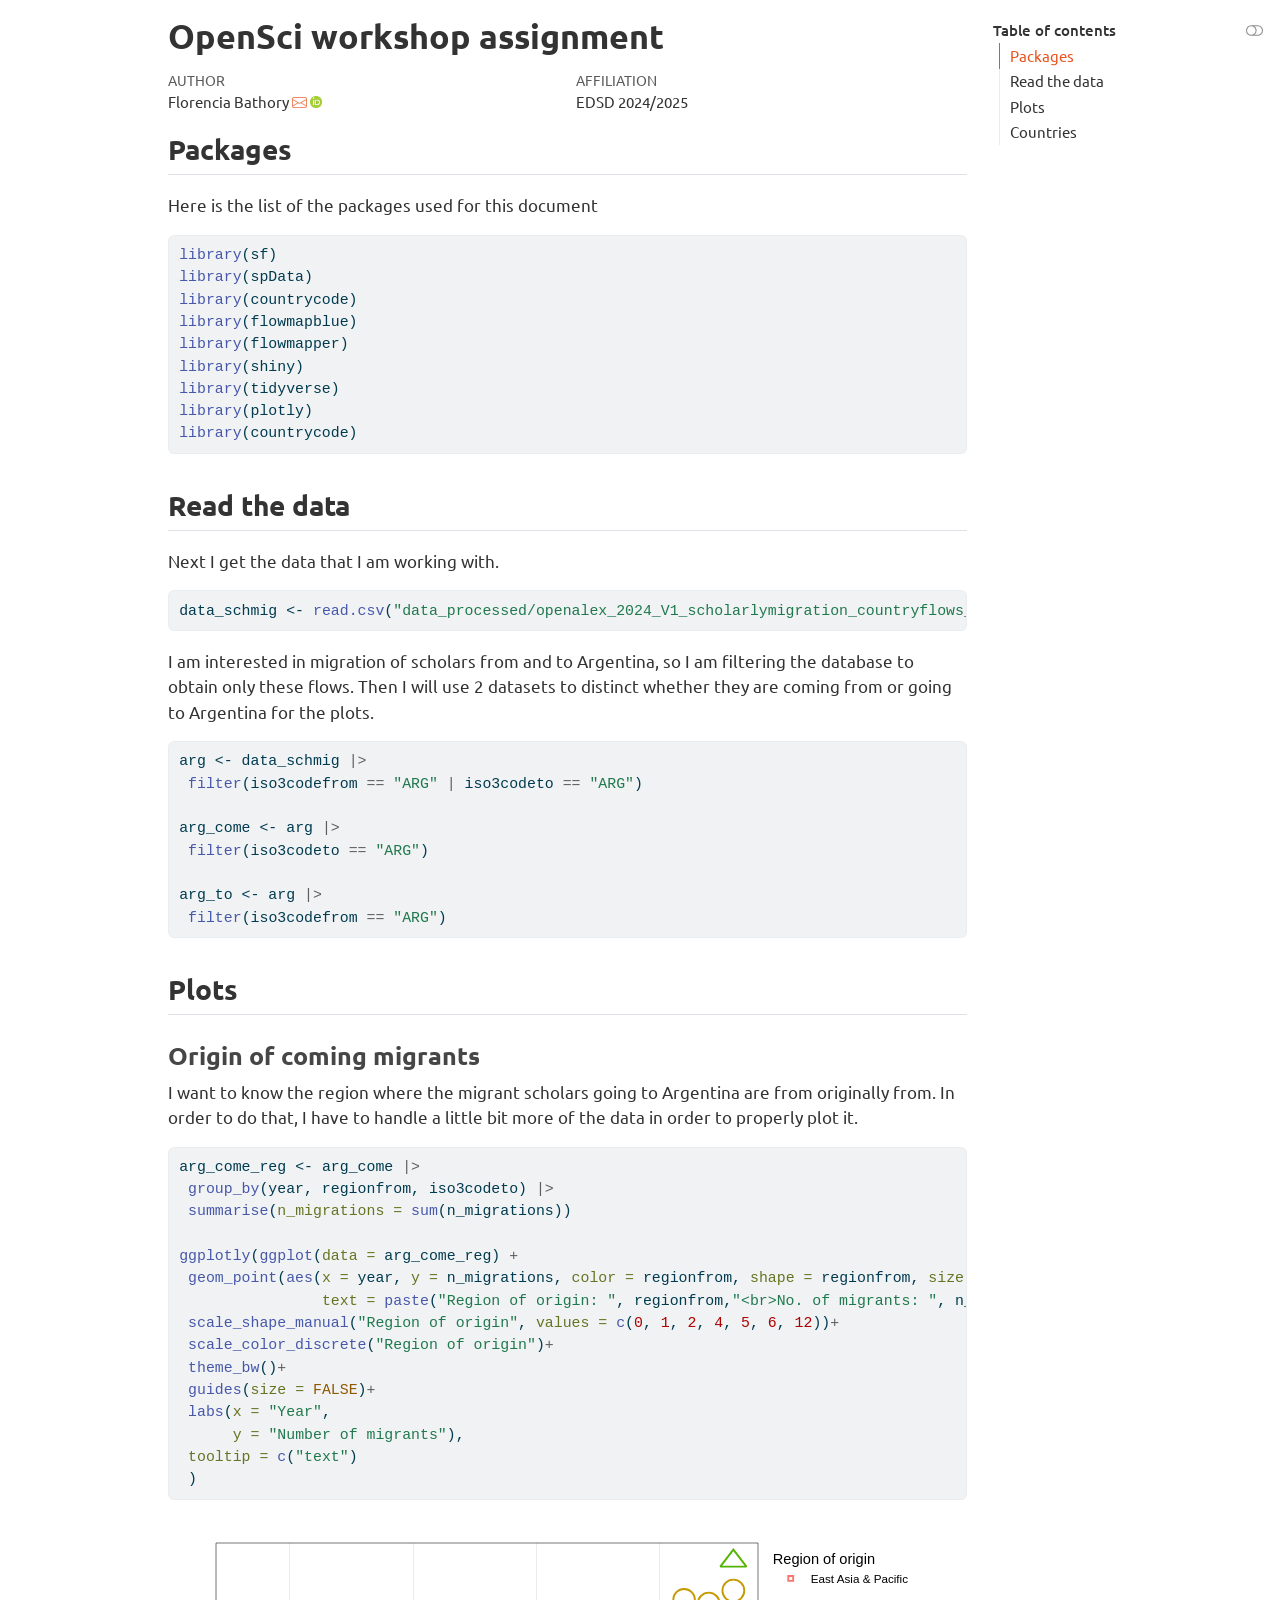
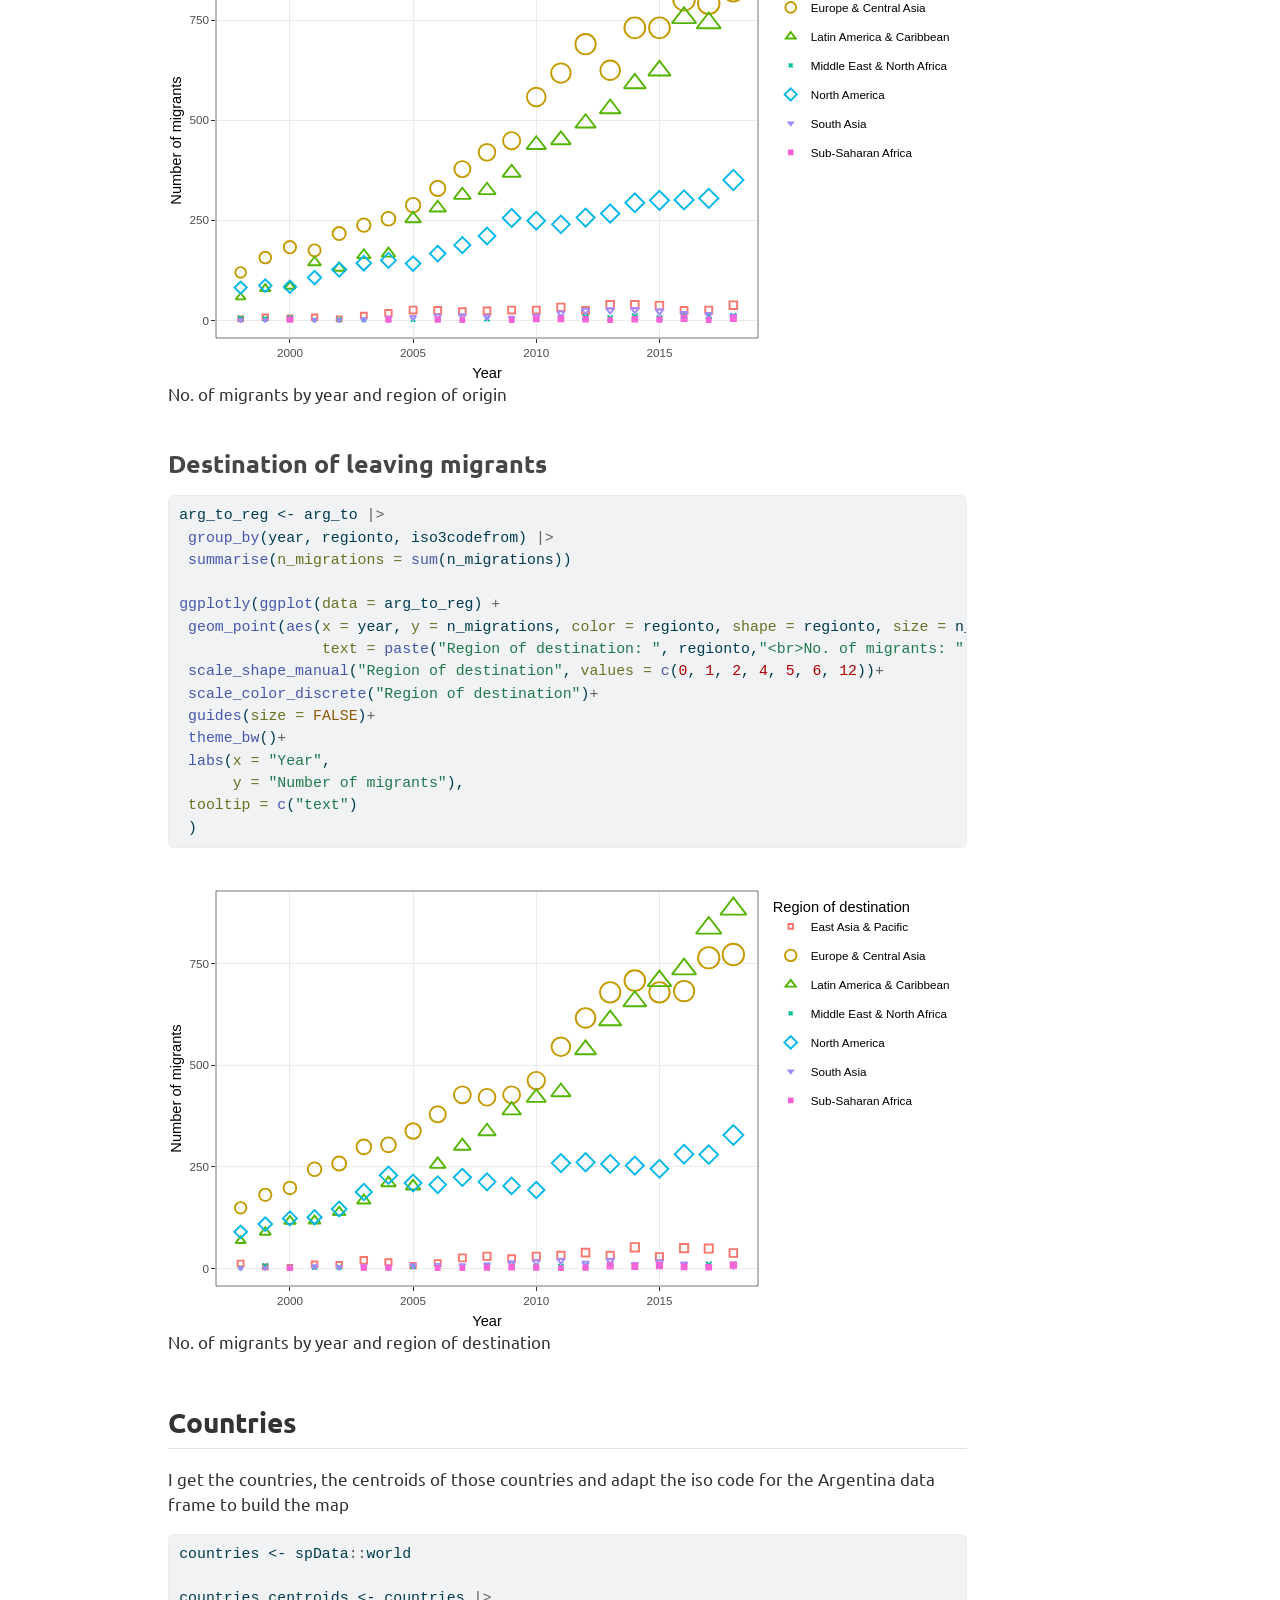
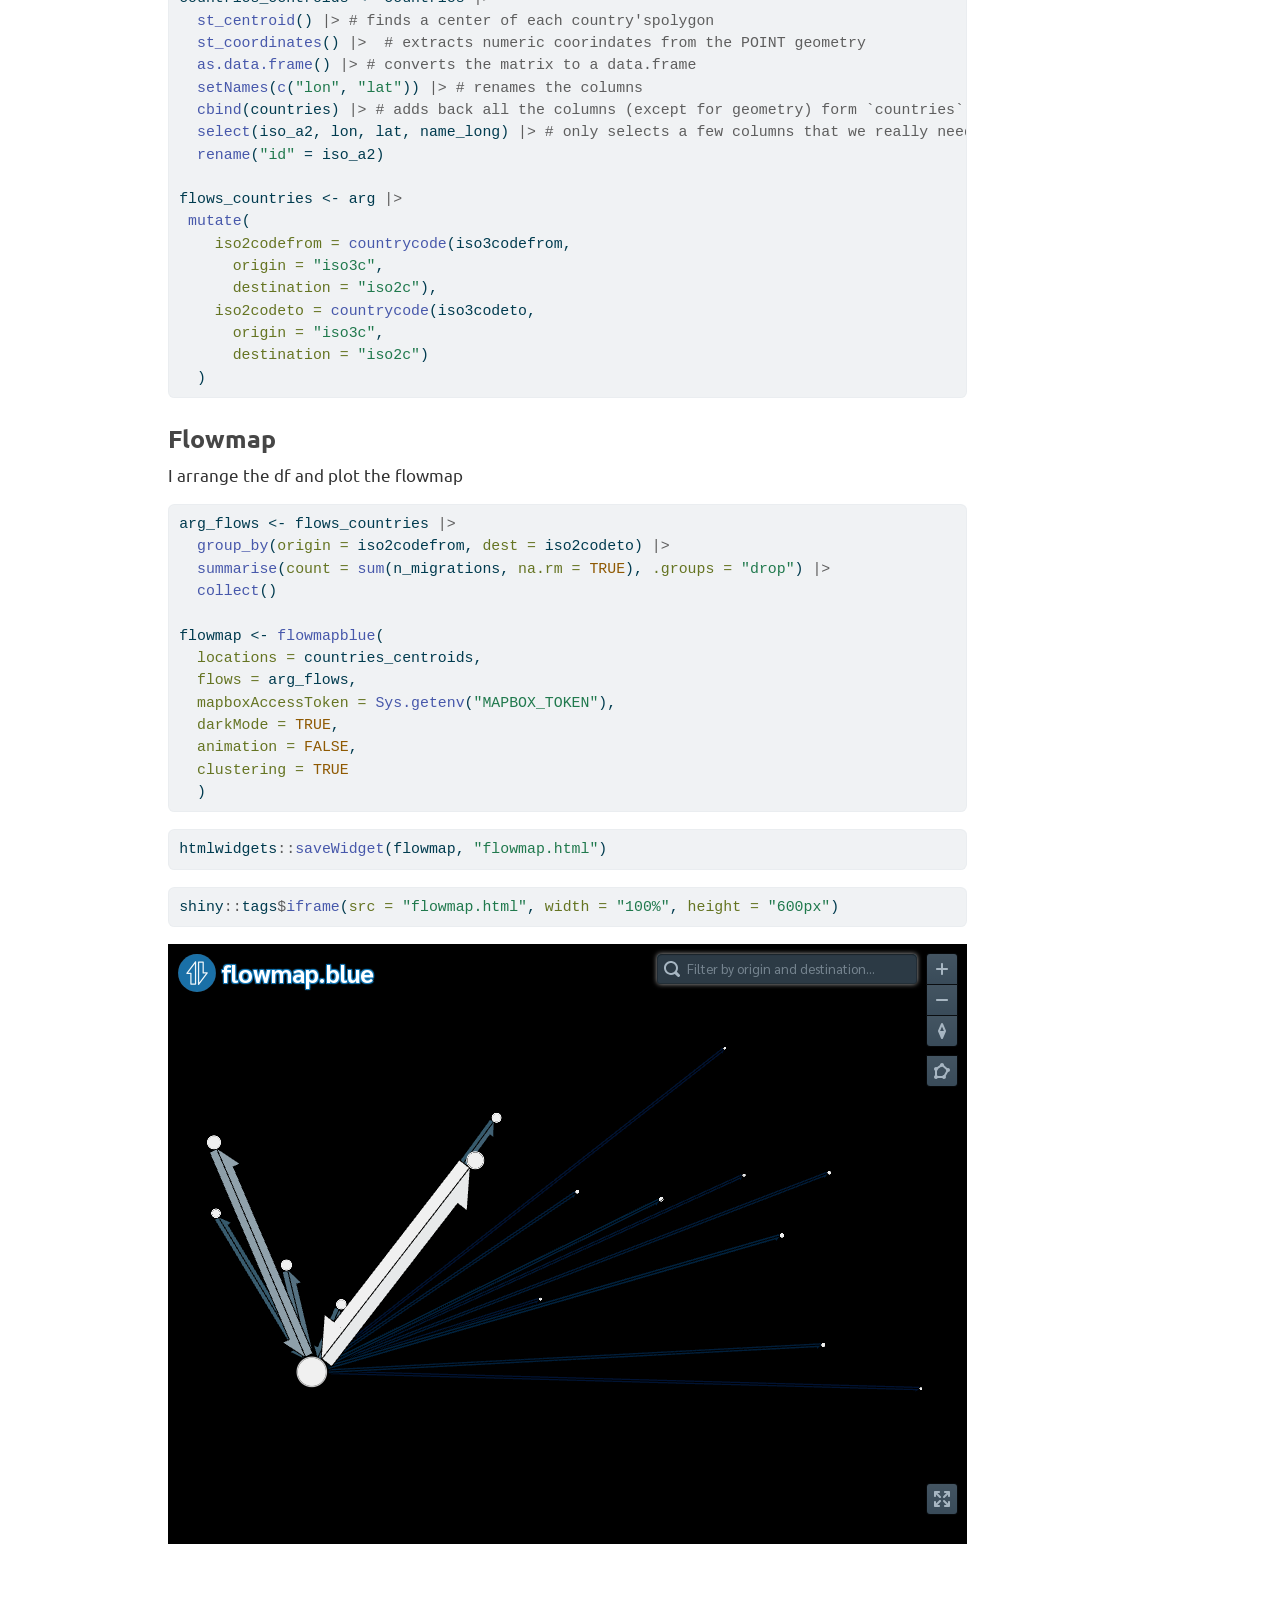
==== commit e5c21c69: "update" ====
--- a/docs/index.html
+++ b/docs/index.html
@@ -203,8 +203,8 @@
 <span id="cb4-14"><a href="#cb4-14" aria-hidden="true" tabindex="-1"></a> <span class="at">tooltip =</span> <span class="fu">c</span>(<span class="st">"text"</span>)</span>
 <span id="cb4-15"><a href="#cb4-15" aria-hidden="true" tabindex="-1"></a> )</span></code><button title="Copy to Clipboard" class="code-copy-button"><i class="bi"></i></button></pre></div>
 <div class="cell-output-display">
-<div class="plotly html-widget html-fill-item" id="htmlwidget-b8232d08caa68414f921" style="width:100%;height:464px;"></div>
-<script type="application/json" data-for="htmlwidget-b8232d08caa68414f921">{"x":{"data":[{"x":[1998,2002],"y":[4,4],"text":"Region of origin:  East Asia & Pacific <br>No. of migrants:  4","type":"scatter","mode":"markers","marker":{"autocolorscale":false,"color":"rgba(248,118,109,1)","opacity":1,"size":4.8724061706448634,"symbol":"square-open","line":{"width":1.8897637795275593,"color":"rgba(248,118,109,1)"}},"hoveron":"points","name":"East Asia & Pacific","legendgroup":"East Asia & Pacific","showlegend":true,"xaxis":"x","yaxis":"y","hoverinfo":"text","frame":null},{"x":[2000],"y":[6],"text":"Region of origin:  East Asia & Pacific <br>No. of migrants:  6","type":"scatter","mode":"markers","marker":{"autocolorscale":false,"color":"rgba(248,118,109,1)","opacity":1,"size":5.1904277797595739,"symbol":"square-open","line":{"width":1.8897637795275593,"color":"rgba(248,118,109,1)"}},"hoveron":"points","name":"East Asia & Pacific","legendgroup":"East Asia & Pacific","showlegend":false,"xaxis":"x","yaxis":"y","hoverinfo":"text","frame":null},{"x":[1999,2001],"y":[8,8],"text":"Region of origin:  East Asia & Pacific <br>No. of migrants:  8","type":"scatter","mode":"markers","marker":{"autocolorscale":false,"color":"rgba(248,118,109,1)","opacity":1,"size":5.4489272133912028,"symbol":"square-open","line":{"width":1.8897637795275593,"color":"rgba(248,118,109,1)"}},"hoveron":"points","name":"East Asia & Pacific","legendgroup":"East Asia & Pacific","showlegend":false,"xaxis":"x","yaxis":"y","hoverinfo":"text","frame":null},{"x":[2003],"y":[12],"text":"Region of origin:  East Asia & Pacific <br>No. of migrants:  12","type":"scatter","mode":"markers","marker":{"autocolorscale":false,"color":"rgba(248,118,109,1)","opacity":1,"size":5.8722307755013832,"symbol":"square-open","line":{"width":1.8897637795275593,"color":"rgba(248,118,109,1)"}},"hoveron":"points","name":"East Asia & Pacific","legendgroup":"East Asia & Pacific","showlegend":false,"xaxis":"x","yaxis":"y","hoverinfo":"text","frame":null},{"x":[2004],"y":[18],"text":"Region of origin:  East Asia & Pacific <br>No. of migrants:  18","type":"scatter","mode":"markers","marker":{"autocolorscale":false,"color":"rgba(248,118,109,1)","opacity":1,"size":6.3810990209729344,"symbol":"square-open","line":{"width":1.8897637795275593,"color":"rgba(248,118,109,1)"}},"hoveron":"points","name":"East Asia & Pacific","legendgroup":"East Asia & Pacific","showlegend":false,"xaxis":"x","yaxis":"y","hoverinfo":"text","frame":null},{"x":[2007],"y":[22],"text":"Region of origin:  East Asia & Pacific <br>No. of migrants:  22","type":"scatter","mode":"markers","marker":{"autocolorscale":false,"color":"rgba(248,118,109,1)","opacity":1,"size":6.6710125785031362,"symbol":"square-open","line":{"width":1.8897637795275593,"color":"rgba(248,118,109,1)"}},"hoveron":"points","name":"East Asia & Pacific","legendgroup":"East Asia & Pacific","showlegend":false,"xaxis":"x","yaxis":"y","hoverinfo":"text","frame":null},{"x":[2008],"y":[24],"text":"Region of origin:  East Asia & Pacific <br>No. of migrants:  24","type":"scatter","mode":"markers","marker":{"autocolorscale":false,"color":"rgba(248,118,109,1)","opacity":1,"size":6.8055714104898364,"symbol":"square-open","line":{"width":1.8897637795275593,"color":"rgba(248,118,109,1)"}},"hoveron":"points","name":"East Asia & Pacific","legendgroup":"East Asia & Pacific","showlegend":false,"xaxis":"x","yaxis":"y","hoverinfo":"text","frame":null},{"x":[2006,2012,2016],"y":[25,25,25],"text":"Region of origin:  East Asia & Pacific <br>No. of migrants:  25","type":"scatter","mode":"markers","marker":{"autocolorscale":false,"color":"rgba(248,118,109,1)","opacity":1,"size":6.8706550681305103,"symbol":"square-open","line":{"width":1.8897637795275593,"color":"rgba(248,118,109,1)"}},"hoveron":"points","name":"East Asia & Pacific","legendgroup":"East Asia & Pacific","showlegend":false,"xaxis":"x","yaxis":"y","hoverinfo":"text","frame":null},{"x":[2005,2009,2010,2017],"y":[26,26,26,26],"text":"Region of origin:  East Asia & Pacific <br>No. of migrants:  26","type":"scatter","mode":"markers","marker":{"autocolorscale":false,"color":"rgba(248,118,109,1)","opacity":1,"size":6.9343963620197382,"symbol":"square-open","line":{"width":1.8897637795275593,"color":"rgba(248,118,109,1)"}},"hoveron":"points","name":"East Asia & Pacific","legendgroup":"East Asia & Pacific","showlegend":false,"xaxis":"x","yaxis":"y","hoverinfo":"text","frame":null},{"x":[2011],"y":[33],"text":"Region of origin:  East Asia & Pacific <br>No. of migrants:  33","type":"scatter","mode":"markers","marker":{"autocolorscale":false,"color":"rgba(248,118,109,1)","opacity":1,"size":7.3488541579833884,"symbol":"square-open","line":{"width":1.8897637795275593,"color":"rgba(248,118,109,1)"}},"hoveron":"points","name":"East Asia & Pacific","legendgroup":"East Asia & Pacific","showlegend":false,"xaxis":"x","yaxis":"y","hoverinfo":"text","frame":null},{"x":[2015],"y":[37],"text":"Region of origin:  East Asia & Pacific <br>No. of migrants:  37","type":"scatter","mode":"markers","marker":{"autocolorscale":false,"color":"rgba(248,118,109,1)","opacity":1,"size":7.5653701226126628,"symbol":"square-open","line":{"width":1.8897637795275593,"color":"rgba(248,118,109,1)"}},"hoveron":"points","name":"East Asia & Pacific","legendgroup":"East Asia & Pacific","showlegend":false,"xaxis":"x","yaxis":"y","hoverinfo":"text","frame":null},{"x":[2018],"y":[38],"text":"Region of origin:  East Asia & Pacific <br>No. of migrants:  38","type":"scatter","mode":"markers","marker":{"autocolorscale":false,"color":"rgba(248,118,109,1)","opacity":1,"size":7.6175911075911165,"symbol":"square-open","line":{"width":1.8897637795275593,"color":"rgba(248,118,109,1)"}},"hoveron":"points","name":"East Asia & Pacific","legendgroup":"East Asia & Pacific","showlegend":false,"xaxis":"x","yaxis":"y","hoverinfo":"text","frame":null},{"x":[2013,2014],"y":[39,39],"text":"Region of origin:  East Asia & Pacific <br>No. of migrants:  39","type":"scatter","mode":"markers","marker":{"autocolorscale":false,"color":"rgba(248,118,109,1)","opacity":1,"size":7.6691110443601342,"symbol":"square-open","line":{"width":1.8897637795275593,"color":"rgba(248,118,109,1)"}},"hoveron":"points","name":"East Asia & Pacific","legendgroup":"East Asia & Pacific","showlegend":false,"xaxis":"x","yaxis":"y","hoverinfo":"text","frame":null},{"x":[1998],"y":[120],"text":"Region of origin:  Europe & Central Asia <br>No. of migrants:  120","type":"scatter","mode":"markers","marker":{"autocolorscale":false,"color":"rgba(196,154,0,1)","opacity":1,"size":10.662638665252404,"symbol":"circle-open","line":{"width":1.8897637795275593,"color":"rgba(196,154,0,1)"}},"hoveron":"points","name":"Europe & Central Asia","legendgroup":"Europe & Central Asia","showlegend":true,"xaxis":"x","yaxis":"y","hoverinfo":"text","frame":null},{"x":[1999],"y":[157],"text":"Region of origin:  Europe & Central Asia <br>No. of migrants:  157","type":"scatter","mode":"markers","marker":{"autocolorscale":false,"color":"rgba(196,154,0,1)","opacity":1,"size":11.660387302944558,"symbol":"circle-open","line":{"width":1.8897637795275593,"color":"rgba(196,154,0,1)"}},"hoveron":"points","name":"Europe & Central Asia","legendgroup":"Europe & Central Asia","showlegend":false,"xaxis":"x","yaxis":"y","hoverinfo":"text","frame":null},{"x":[2001],"y":[175],"text":"Region of origin:  Europe & Central Asia <br>No. of migrants:  175","type":"scatter","mode":"markers","marker":{"autocolorscale":false,"color":"rgba(196,154,0,1)","opacity":1,"size":12.102643097174189,"symbol":"circle-open","line":{"width":1.8897637795275593,"color":"rgba(196,154,0,1)"}},"hoveron":"points","name":"Europe & Central Asia","legendgroup":"Europe & Central Asia","showlegend":false,"xaxis":"x","yaxis":"y","hoverinfo":"text","frame":null},{"x":[2000],"y":[183],"text":"Region of origin:  Europe & Central Asia <br>No. of migrants:  183","type":"scatter","mode":"markers","marker":{"autocolorscale":false,"color":"rgba(196,154,0,1)","opacity":1,"size":12.291828972499859,"symbol":"circle-open","line":{"width":1.8897637795275593,"color":"rgba(196,154,0,1)"}},"hoveron":"points","name":"Europe & Central Asia","legendgroup":"Europe & Central Asia","showlegend":false,"xaxis":"x","yaxis":"y","hoverinfo":"text","frame":null},{"x":[2002],"y":[217],"text":"Region of origin:  Europe & Central Asia <br>No. of migrants:  217","type":"scatter","mode":"markers","marker":{"autocolorscale":false,"color":"rgba(196,154,0,1)","opacity":1,"size":13.052910086281294,"symbol":"circle-open","line":{"width":1.8897637795275593,"color":"rgba(196,154,0,1)"}},"hoveron":"points","name":"Europe & Central Asia","legendgroup":"Europe & Central Asia","showlegend":false,"xaxis":"x","yaxis":"y","hoverinfo":"text","frame":null},{"x":[2003],"y":[238],"text":"Region of origin:  Europe & Central Asia <br>No. of migrants:  238","type":"scatter","mode":"markers","marker":{"autocolorscale":false,"color":"rgba(196,154,0,1)","opacity":1,"size":13.493245133390705,"symbol":"circle-open","line":{"width":1.8897637795275593,"color":"rgba(196,154,0,1)"}},"hoveron":"points","name":"Europe & Central Asia","legendgroup":"Europe & Central Asia","showlegend":false,"xaxis":"x","yaxis":"y","hoverinfo":"text","frame":null},{"x":[2004],"y":[254],"text":"Region of origin:  Europe & Central Asia <br>No. of migrants:  254","type":"scatter","mode":"markers","marker":{"autocolorscale":false,"color":"rgba(196,154,0,1)","opacity":1,"size":13.815779613426034,"symbol":"circle-open","line":{"width":1.8897637795275593,"color":"rgba(196,154,0,1)"}},"hoveron":"points","name":"Europe & Central Asia","legendgroup":"Europe & Central Asia","showlegend":false,"xaxis":"x","yaxis":"y","hoverinfo":"text","frame":null},{"x":[2005],"y":[288],"text":"Region of origin:  Europe & Central Asia <br>No. of migrants:  288","type":"scatter","mode":"markers","marker":{"autocolorscale":false,"color":"rgba(196,154,0,1)","opacity":1,"size":14.468900947696513,"symbol":"circle-open","line":{"width":1.8897637795275593,"color":"rgba(196,154,0,1)"}},"hoveron":"points","name":"Europe & Central Asia","legendgroup":"Europe & Central Asia","showlegend":false,"xaxis":"x","yaxis":"y","hoverinfo":"text","frame":null},{"x":[2006],"y":[330],"text":"Region of origin:  Europe & Central Asia <br>No. of migrants:  330","type":"scatter","mode":"markers","marker":{"autocolorscale":false,"color":"rgba(196,154,0,1)","opacity":1,"size":15.224354979212203,"symbol":"circle-open","line":{"width":1.8897637795275593,"color":"rgba(196,154,0,1)"}},"hoveron":"points","name":"Europe & Central Asia","legendgroup":"Europe & Central Asia","showlegend":false,"xaxis":"x","yaxis":"y","hoverinfo":"text","frame":null},{"x":[2007],"y":[378],"text":"Region of origin:  Europe & Central Asia <br>No. of migrants:  378","type":"scatter","mode":"markers","marker":{"autocolorscale":false,"color":"rgba(196,154,0,1)","opacity":1,"size":16.030821908302659,"symbol":"circle-open","line":{"width":1.8897637795275593,"color":"rgba(196,154,0,1)"}},"hoveron":"points","name":"Europe & Central Asia","legendgroup":"Europe & Central Asia","showlegend":false,"xaxis":"x","yaxis":"y","hoverinfo":"text","frame":null},{"x":[2008],"y":[420],"text":"Region of origin:  Europe & Central Asia <br>No. of migrants:  420","type":"scatter","mode":"markers","marker":{"autocolorscale":false,"color":"rgba(196,154,0,1)","opacity":1,"size":16.69523832026719,"symbol":"circle-open","line":{"width":1.8897637795275593,"color":"rgba(196,154,0,1)"}},"hoveron":"points","name":"Europe & Central Asia","legendgroup":"Europe & Central Asia","showlegend":false,"xaxis":"x","yaxis":"y","hoverinfo":"text","frame":null},{"x":[2009],"y":[449],"text":"Region of origin:  Europe & Central Asia <br>No. of migrants:  449","type":"scatter","mode":"markers","marker":{"autocolorscale":false,"color":"rgba(196,154,0,1)","opacity":1,"size":17.134724793743789,"symbol":"circle-open","line":{"width":1.8897637795275593,"color":"rgba(196,154,0,1)"}},"hoveron":"points","name":"Europe & Central Asia","legendgroup":"Europe & Central Asia","showlegend":false,"xaxis":"x","yaxis":"y","hoverinfo":"text","frame":null},{"x":[2010],"y":[558],"text":"Region of origin:  Europe & Central Asia <br>No. of migrants:  558","type":"scatter","mode":"markers","marker":{"autocolorscale":false,"color":"rgba(196,154,0,1)","opacity":1,"size":18.671043022973642,"symbol":"circle-open","line":{"width":1.8897637795275593,"color":"rgba(196,154,0,1)"}},"hoveron":"points","name":"Europe & Central Asia","legendgroup":"Europe & Central Asia","showlegend":false,"xaxis":"x","yaxis":"y","hoverinfo":"text","frame":null},{"x":[2011],"y":[618],"text":"Region of origin:  Europe & Central Asia <br>No. of migrants:  618","type":"scatter","mode":"markers","marker":{"autocolorscale":false,"color":"rgba(196,154,0,1)","opacity":1,"size":19.452590629352869,"symbol":"circle-open","line":{"width":1.8897637795275593,"color":"rgba(196,154,0,1)"}},"hoveron":"points","name":"Europe & Central Asia","legendgroup":"Europe & Central Asia","showlegend":false,"xaxis":"x","yaxis":"y","hoverinfo":"text","frame":null},{"x":[2013],"y":[625],"text":"Region of origin:  Europe & Central Asia <br>No. of migrants:  625","type":"scatter","mode":"markers","marker":{"autocolorscale":false,"color":"rgba(196,154,0,1)","opacity":1,"size":19.541247046833998,"symbol":"circle-open","line":{"width":1.8897637795275593,"color":"rgba(196,154,0,1)"}},"hoveron":"points","name":"Europe & Central Asia","legendgroup":"Europe & Central Asia","showlegend":false,"xaxis":"x","yaxis":"y","hoverinfo":"text","frame":null},{"x":[2012],"y":[690],"text":"Region of origin:  Europe & Central Asia <br>No. of migrants:  690","type":"scatter","mode":"markers","marker":{"autocolorscale":false,"color":"rgba(196,154,0,1)","opacity":1,"size":20.341837598346711,"symbol":"circle-open","line":{"width":1.8897637795275593,"color":"rgba(196,154,0,1)"}},"hoveron":"points","name":"Europe & Central Asia","legendgroup":"Europe & Central Asia","showlegend":false,"xaxis":"x","yaxis":"y","hoverinfo":"text","frame":null},{"x":[2014,2015],"y":[731,731],"text":"Region of origin:  Europe & Central Asia <br>No. of migrants:  731","type":"scatter","mode":"markers","marker":{"autocolorscale":false,"color":"rgba(196,154,0,1)","opacity":1,"size":20.827499789981786,"symbol":"circle-open","line":{"width":1.8897637795275593,"color":"rgba(196,154,0,1)"}},"hoveron":"points","name":"Europe & Central Asia","legendgroup":"Europe & Central Asia","showlegend":false,"xaxis":"x","yaxis":"y","hoverinfo":"text","frame":null},{"x":[2017],"y":[792],"text":"Region of origin:  Europe & Central Asia <br>No. of migrants:  792","type":"scatter","mode":"markers","marker":{"autocolorscale":false,"color":"rgba(196,154,0,1)","opacity":1,"size":21.52548930437651,"symbol":"circle-open","line":{"width":1.8897637795275593,"color":"rgba(196,154,0,1)"}},"hoveron":"points","name":"Europe & Central Asia","legendgroup":"Europe & Central Asia","showlegend":false,"xaxis":"x","yaxis":"y","hoverinfo":"text","frame":null},{"x":[2016],"y":[801],"text":"Region of origin:  Europe & Central Asia <br>No. of migrants:  801","type":"scatter","mode":"markers","marker":{"autocolorscale":false,"color":"rgba(196,154,0,1)","opacity":1,"size":21.626160553696465,"symbol":"circle-open","line":{"width":1.8897637795275593,"color":"rgba(196,154,0,1)"}},"hoveron":"points","name":"Europe & Central Asia","legendgroup":"Europe & Central Asia","showlegend":false,"xaxis":"x","yaxis":"y","hoverinfo":"text","frame":null},{"x":[2018],"y":[824],"text":"Region of origin:  Europe & Central Asia <br>No. of migrants:  824","type":"scatter","mode":"markers","marker":{"autocolorscale":false,"color":"rgba(196,154,0,1)","opacity":1,"size":21.880888022739253,"symbol":"circle-open","line":{"width":1.8897637795275593,"color":"rgba(196,154,0,1)"}},"hoveron":"points","name":"Europe & Central Asia","legendgroup":"Europe & Central Asia","showlegend":false,"xaxis":"x","yaxis":"y","hoverinfo":"text","frame":null},{"x":[1998],"y":[58],"text":"Region of origin:  Latin America & Caribbean  <br>No. of migrants:  58","type":"scatter","mode":"markers","marker":{"autocolorscale":false,"color":"rgba(83,180,0,1)","opacity":1,"size":8.5432749845318572,"symbol":"triangle-up-open","line":{"width":1.8897637795275593,"color":"rgba(83,180,0,1)"}},"hoveron":"points","name":"Latin America & Caribbean ","legendgroup":"Latin America & Caribbean ","showlegend":true,"xaxis":"x","yaxis":"y","hoverinfo":"text","frame":null},{"x":[1999],"y":[79],"text":"Region of origin:  Latin America & Caribbean  <br>No. of migrants:  79","type":"scatter","mode":"markers","marker":{"autocolorscale":false,"color":"rgba(83,180,0,1)","opacity":1,"size":9.3521369255394191,"symbol":"triangle-up-open","line":{"width":1.8897637795275593,"color":"rgba(83,180,0,1)"}},"hoveron":"points","name":"Latin America & Caribbean ","legendgroup":"Latin America & Caribbean ","showlegend":false,"xaxis":"x","yaxis":"y","hoverinfo":"text","frame":null},{"x":[2000],"y":[85],"text":"Region of origin:  Latin America & Caribbean  <br>No. of migrants:  85","type":"scatter","mode":"markers","marker":{"autocolorscale":false,"color":"rgba(83,180,0,1)","opacity":1,"size":9.5624975979511539,"symbol":"triangle-up-open","line":{"width":1.8897637795275593,"color":"rgba(83,180,0,1)"}},"hoveron":"points","name":"Latin America & Caribbean ","legendgroup":"Latin America & Caribbean ","showlegend":false,"xaxis":"x","yaxis":"y","hoverinfo":"text","frame":null},{"x":[2002],"y":[131],"text":"Region of origin:  Latin America & Caribbean  <br>No. of migrants:  131","type":"scatter","mode":"markers","marker":{"autocolorscale":false,"color":"rgba(83,180,0,1)","opacity":1,"size":10.973735316159509,"symbol":"triangle-up-open","line":{"width":1.8897637795275593,"color":"rgba(83,180,0,1)"}},"hoveron":"points","name":"Latin America & Caribbean ","legendgroup":"Latin America & Caribbean ","showlegend":false,"xaxis":"x","yaxis":"y","hoverinfo":"text","frame":null},{"x":[2001],"y":[145],"text":"Region of origin:  Latin America & Caribbean  <br>No. of migrants:  145","type":"scatter","mode":"markers","marker":{"autocolorscale":false,"color":"rgba(83,180,0,1)","opacity":1,"size":11.351212686170205,"symbol":"triangle-up-open","line":{"width":1.8897637795275593,"color":"rgba(83,180,0,1)"}},"hoveron":"points","name":"Latin America & Caribbean ","legendgroup":"Latin America & Caribbean ","showlegend":false,"xaxis":"x","yaxis":"y","hoverinfo":"text","frame":null},{"x":[2003],"y":[163],"text":"Region of origin:  Latin America & Caribbean  <br>No. of migrants:  163","type":"scatter","mode":"markers","marker":{"autocolorscale":false,"color":"rgba(83,180,0,1)","opacity":1,"size":11.810512406643726,"symbol":"triangle-up-open","line":{"width":1.8897637795275593,"color":"rgba(83,180,0,1)"}},"hoveron":"points","name":"Latin America & Caribbean ","legendgroup":"Latin America & Caribbean ","showlegend":false,"xaxis":"x","yaxis":"y","hoverinfo":"text","frame":null},{"x":[2004],"y":[167],"text":"Region of origin:  Latin America & Caribbean  <br>No. of migrants:  167","type":"scatter","mode":"markers","marker":{"autocolorscale":false,"color":"rgba(83,180,0,1)","opacity":1,"size":11.909055784507375,"symbol":"triangle-up-open","line":{"width":1.8897637795275593,"color":"rgba(83,180,0,1)"}},"hoveron":"points","name":"Latin America & Caribbean ","legendgroup":"Latin America & Caribbean ","showlegend":false,"xaxis":"x","yaxis":"y","hoverinfo":"text","frame":null},{"x":[2005],"y":[254],"text":"Region of origin:  Latin America & Caribbean  <br>No. of migrants:  254","type":"scatter","mode":"markers","marker":{"autocolorscale":false,"color":"rgba(83,180,0,1)","opacity":1,"size":13.815779613426034,"symbol":"triangle-up-open","line":{"width":1.8897637795275593,"color":"rgba(83,180,0,1)"}},"hoveron":"points","name":"Latin America & Caribbean ","legendgroup":"Latin America & Caribbean ","showlegend":false,"xaxis":"x","yaxis":"y","hoverinfo":"text","frame":null},{"x":[2006],"y":[281],"text":"Region of origin:  Latin America & Caribbean  <br>No. of migrants:  281","type":"scatter","mode":"markers","marker":{"autocolorscale":false,"color":"rgba(83,180,0,1)","opacity":1,"size":14.33773802465474,"symbol":"triangle-up-open","line":{"width":1.8897637795275593,"color":"rgba(83,180,0,1)"}},"hoveron":"points","name":"Latin America & Caribbean ","legendgroup":"Latin America & Caribbean ","showlegend":false,"xaxis":"x","yaxis":"y","hoverinfo":"text","frame":null},{"x":[2007],"y":[313],"text":"Region of origin:  Latin America & Caribbean  <br>No. of migrants:  313","type":"scatter","mode":"markers","marker":{"autocolorscale":false,"color":"rgba(83,180,0,1)","opacity":1,"size":14.924746292023721,"symbol":"triangle-up-open","line":{"width":1.8897637795275593,"color":"rgba(83,180,0,1)"}},"hoveron":"points","name":"Latin America & Caribbean ","legendgroup":"Latin America & Caribbean ","showlegend":false,"xaxis":"x","yaxis":"y","hoverinfo":"text","frame":null},{"x":[2008],"y":[325],"text":"Region of origin:  Latin America & Caribbean  <br>No. of migrants:  325","type":"scatter","mode":"markers","marker":{"autocolorscale":false,"color":"rgba(83,180,0,1)","opacity":1,"size":15.13705524972775,"symbol":"triangle-up-open","line":{"width":1.8897637795275593,"color":"rgba(83,180,0,1)"}},"hoveron":"points","name":"Latin America & Caribbean ","legendgroup":"Latin America & Caribbean ","showlegend":false,"xaxis":"x","yaxis":"y","hoverinfo":"text","frame":null},{"x":[2009],"y":[369],"text":"Region of origin:  Latin America & Caribbean  <br>No. of migrants:  369","type":"scatter","mode":"markers","marker":{"autocolorscale":false,"color":"rgba(83,180,0,1)","opacity":1,"size":15.88370296479399,"symbol":"triangle-up-open","line":{"width":1.8897637795275593,"color":"rgba(83,180,0,1)"}},"hoveron":"points","name":"Latin America & Caribbean ","legendgroup":"Latin America & Caribbean ","showlegend":false,"xaxis":"x","yaxis":"y","hoverinfo":"text","frame":null},{"x":[2010],"y":[439],"text":"Region of origin:  Latin America & Caribbean  <br>No. of migrants:  439","type":"scatter","mode":"markers","marker":{"autocolorscale":false,"color":"rgba(83,180,0,1)","opacity":1,"size":16.984830066452218,"symbol":"triangle-up-open","line":{"width":1.8897637795275593,"color":"rgba(83,180,0,1)"}},"hoveron":"points","name":"Latin America & Caribbean ","legendgroup":"Latin America & Caribbean ","showlegend":false,"xaxis":"x","yaxis":"y","hoverinfo":"text","frame":null},{"x":[2011],"y":[451],"text":"Region of origin:  Latin America & Caribbean  <br>No. of migrants:  451","type":"scatter","mode":"markers","marker":{"autocolorscale":false,"color":"rgba(83,180,0,1)","opacity":1,"size":17.16450230503613,"symbol":"triangle-up-open","line":{"width":1.8897637795275593,"color":"rgba(83,180,0,1)"}},"hoveron":"points","name":"Latin America & Caribbean ","legendgroup":"Latin America & Caribbean ","showlegend":false,"xaxis":"x","yaxis":"y","hoverinfo":"text","frame":null},{"x":[2012],"y":[493],"text":"Region of origin:  Latin America & Caribbean  <br>No. of migrants:  493","type":"scatter","mode":"markers","marker":{"autocolorscale":false,"color":"rgba(83,180,0,1)","opacity":1,"size":17.775202611939633,"symbol":"triangle-up-open","line":{"width":1.8897637795275593,"color":"rgba(83,180,0,1)"}},"hoveron":"points","name":"Latin America & Caribbean ","legendgroup":"Latin America & Caribbean ","showlegend":false,"xaxis":"x","yaxis":"y","hoverinfo":"text","frame":null},{"x":[2013],"y":[529],"text":"Region of origin:  Latin America & Caribbean  <br>No. of migrants:  529","type":"scatter","mode":"markers","marker":{"autocolorscale":false,"color":"rgba(83,180,0,1)","opacity":1,"size":18.278200743246082,"symbol":"triangle-up-open","line":{"width":1.8897637795275593,"color":"rgba(83,180,0,1)"}},"hoveron":"points","name":"Latin America & Caribbean ","legendgroup":"Latin America & Caribbean ","showlegend":false,"xaxis":"x","yaxis":"y","hoverinfo":"text","frame":null},{"x":[2014],"y":[592],"text":"Region of origin:  Latin America & Caribbean  <br>No. of migrants:  592","type":"scatter","mode":"markers","marker":{"autocolorscale":false,"color":"rgba(83,180,0,1)","opacity":1,"size":19.11880984197354,"symbol":"triangle-up-open","line":{"width":1.8897637795275593,"color":"rgba(83,180,0,1)"}},"hoveron":"points","name":"Latin America & Caribbean ","legendgroup":"Latin America & Caribbean ","showlegend":false,"xaxis":"x","yaxis":"y","hoverinfo":"text","frame":null},{"x":[2015],"y":[624],"text":"Region of origin:  Latin America & Caribbean  <br>No. of migrants:  624","type":"scatter","mode":"markers","marker":{"autocolorscale":false,"color":"rgba(83,180,0,1)","opacity":1,"size":19.528612399923546,"symbol":"triangle-up-open","line":{"width":1.8897637795275593,"color":"rgba(83,180,0,1)"}},"hoveron":"points","name":"Latin America & Caribbean ","legendgroup":"Latin America & Caribbean ","showlegend":false,"xaxis":"x","yaxis":"y","hoverinfo":"text","frame":null},{"x":[2017],"y":[743],"text":"Region of origin:  Latin America & Caribbean  <br>No. of migrants:  743","type":"scatter","mode":"markers","marker":{"autocolorscale":false,"color":"rgba(83,180,0,1)","opacity":1,"size":20.967048957590979,"symbol":"triangle-up-open","line":{"width":1.8897637795275593,"color":"rgba(83,180,0,1)"}},"hoveron":"points","name":"Latin America & Caribbean ","legendgroup":"Latin America & Caribbean ","showlegend":false,"xaxis":"x","yaxis":"y","hoverinfo":"text","frame":null},{"x":[2016],"y":[756],"text":"Region of origin:  Latin America & Caribbean  <br>No. of migrants:  756","type":"scatter","mode":"markers","marker":{"autocolorscale":false,"color":"rgba(83,180,0,1)","opacity":1,"size":21.116959731968336,"symbol":"triangle-up-open","line":{"width":1.8897637795275593,"color":"rgba(83,180,0,1)"}},"hoveron":"points","name":"Latin America & Caribbean ","legendgroup":"Latin America & Caribbean ","showlegend":false,"xaxis":"x","yaxis":"y","hoverinfo":"text","frame":null},{"x":[2018],"y":[898],"text":"Region of origin:  Latin America & Caribbean  <br>No. of migrants:  898","type":"scatter","mode":"markers","marker":{"autocolorscale":false,"color":"rgba(83,180,0,1)","opacity":1,"size":22.677165354330711,"symbol":"triangle-up-open","line":{"width":1.8897637795275593,"color":"rgba(83,180,0,1)"}},"hoveron":"points","name":"Latin America & Caribbean ","legendgroup":"Latin America & Caribbean ","showlegend":false,"xaxis":"x","yaxis":"y","hoverinfo":"text","frame":null},{"x":[2001],"y":[1],"text":"Region of origin:  Middle East & North Africa <br>No. of migrants:  1","type":"scatter","mode":"markers","marker":{"autocolorscale":false,"color":"rgba(0,192,148,1)","opacity":1,"size":3.7795275590551185,"symbol":"x-thin-open","line":{"width":1.8897637795275593,"color":"rgba(0,192,148,1)"}},"hoveron":"points","name":"Middle East & North Africa","legendgroup":"Middle East & North Africa","showlegend":true,"xaxis":"x","yaxis":"y","hoverinfo":"text","frame":null},{"x":[2002,2003,2005],"y":[2,2,2],"text":"Region of origin:  Middle East & North Africa <br>No. of migrants:  2","type":"scatter","mode":"markers","marker":{"autocolorscale":false,"color":"rgba(0,192,148,1)","opacity":1,"size":4.4105013196480423,"symbol":"x-thin-open","line":{"width":1.8897637795275593,"color":"rgba(0,192,148,1)"}},"hoveron":"points","name":"Middle East & North Africa","legendgroup":"Middle East & North Africa","showlegend":false,"xaxis":"x","yaxis":"y","hoverinfo":"text","frame":null},{"x":[2010],"y":[3],"text":"Region of origin:  Middle East & North Africa <br>No. of migrants:  3","type":"scatter","mode":"markers","marker":{"autocolorscale":false,"color":"rgba(0,192,148,1)","opacity":1,"size":4.6718592087871853,"symbol":"x-thin-open","line":{"width":1.8897637795275593,"color":"rgba(0,192,148,1)"}},"hoveron":"points","name":"Middle East & North Africa","legendgroup":"Middle East & North Africa","showlegend":false,"xaxis":"x","yaxis":"y","hoverinfo":"text","frame":null},{"x":[1999,2004,2006,2007,2008,2009],"y":[4,4,4,4,4,4],"text":"Region of origin:  Middle East & North Africa <br>No. of migrants:  4","type":"scatter","mode":"markers","marker":{"autocolorscale":false,"color":"rgba(0,192,148,1)","opacity":1,"size":4.8724061706448634,"symbol":"x-thin-open","line":{"width":1.8897637795275593,"color":"rgba(0,192,148,1)"}},"hoveron":"points","name":"Middle East & North Africa","legendgroup":"Middle East & North Africa","showlegend":false,"xaxis":"x","yaxis":"y","hoverinfo":"text","frame":null},{"x":[1998],"y":[5],"text":"Region of origin:  Middle East & North Africa <br>No. of migrants:  5","type":"scatter","mode":"markers","marker":{"autocolorscale":false,"color":"rgba(0,192,148,1)","opacity":1,"size":5.0414750802409669,"symbol":"x-thin-open","line":{"width":1.8897637795275593,"color":"rgba(0,192,148,1)"}},"hoveron":"points","name":"Middle East & North Africa","legendgroup":"Middle East & North Africa","showlegend":false,"xaxis":"x","yaxis":"y","hoverinfo":"text","frame":null},{"x":[2000,2011,2013,2015],"y":[6,6,6,6],"text":"Region of origin:  Middle East & North Africa <br>No. of migrants:  6","type":"scatter","mode":"markers","marker":{"autocolorscale":false,"color":"rgba(0,192,148,1)","opacity":1,"size":5.1904277797595739,"symbol":"x-thin-open","line":{"width":1.8897637795275593,"color":"rgba(0,192,148,1)"}},"hoveron":"points","name":"Middle East & North Africa","legendgroup":"Middle East & North Africa","showlegend":false,"xaxis":"x","yaxis":"y","hoverinfo":"text","frame":null},{"x":[2012],"y":[8],"text":"Region of origin:  Middle East & North Africa <br>No. of migrants:  8","type":"scatter","mode":"markers","marker":{"autocolorscale":false,"color":"rgba(0,192,148,1)","opacity":1,"size":5.4489272133912028,"symbol":"x-thin-open","line":{"width":1.8897637795275593,"color":"rgba(0,192,148,1)"}},"hoveron":"points","name":"Middle East & North Africa","legendgroup":"Middle East & North Africa","showlegend":false,"xaxis":"x","yaxis":"y","hoverinfo":"text","frame":null},{"x":[2014],"y":[10],"text":"Region of origin:  Middle East & North Africa <br>No. of migrants:  10","type":"scatter","mode":"markers","marker":{"autocolorscale":false,"color":"rgba(0,192,148,1)","opacity":1,"size":5.6724488408338916,"symbol":"x-thin-open","line":{"width":1.8897637795275593,"color":"rgba(0,192,148,1)"}},"hoveron":"points","name":"Middle East & North Africa","legendgroup":"Middle East & North Africa","showlegend":false,"xaxis":"x","yaxis":"y","hoverinfo":"text","frame":null},{"x":[2018],"y":[11],"text":"Region of origin:  Middle East & North Africa <br>No. of migrants:  11","type":"scatter","mode":"markers","marker":{"autocolorscale":false,"color":"rgba(0,192,148,1)","opacity":1,"size":5.7748417863305539,"symbol":"x-thin-open","line":{"width":1.8897637795275593,"color":"rgba(0,192,148,1)"}},"hoveron":"points","name":"Middle East & North Africa","legendgroup":"Middle East & North Africa","showlegend":false,"xaxis":"x","yaxis":"y","hoverinfo":"text","frame":null},{"x":[2016,2017],"y":[12,12],"text":"Region of origin:  Middle East & North Africa <br>No. of migrants:  12","type":"scatter","mode":"markers","marker":{"autocolorscale":false,"color":"rgba(0,192,148,1)","opacity":1,"size":5.8722307755013832,"symbol":"x-thin-open","line":{"width":1.8897637795275593,"color":"rgba(0,192,148,1)"}},"hoveron":"points","name":"Middle East & North Africa","legendgroup":"Middle East & North Africa","showlegend":false,"xaxis":"x","yaxis":"y","hoverinfo":"text","frame":null},{"x":[1998],"y":[82],"text":"Region of origin:  North America <br>No. of migrants:  82","type":"scatter","mode":"markers","marker":{"autocolorscale":false,"color":"rgba(0,182,235,1)","opacity":1,"size":9.4582914043914332,"symbol":"diamond-open","line":{"width":1.8897637795275593,"color":"rgba(0,182,235,1)"}},"hoveron":"points","name":"North America","legendgroup":"North America","showlegend":true,"xaxis":"x","yaxis":"y","hoverinfo":"text","frame":null},{"x":[2000],"y":[84],"text":"Region of origin:  North America <br>No. of migrants:  84","type":"scatter","mode":"markers","marker":{"autocolorscale":false,"color":"rgba(0,182,235,1)","opacity":1,"size":9.5279720951198499,"symbol":"diamond-open","line":{"width":1.8897637795275593,"color":"rgba(0,182,235,1)"}},"hoveron":"points","name":"North America","legendgroup":"North America","showlegend":false,"xaxis":"x","yaxis":"y","hoverinfo":"text","frame":null},{"x":[1999],"y":[87],"text":"Region of origin:  North America <br>No. of migrants:  87","type":"scatter","mode":"markers","marker":{"autocolorscale":false,"color":"rgba(0,182,235,1)","opacity":1,"size":9.6309374954621347,"symbol":"diamond-open","line":{"width":1.8897637795275593,"color":"rgba(0,182,235,1)"}},"hoveron":"points","name":"North America","legendgroup":"North America","showlegend":false,"xaxis":"x","yaxis":"y","hoverinfo":"text","frame":null},{"x":[2001],"y":[107],"text":"Region of origin:  North America <br>No. of migrants:  107","type":"scatter","mode":"markers","marker":{"autocolorscale":false,"color":"rgba(0,182,235,1)","opacity":1,"size":10.275800026787541,"symbol":"diamond-open","line":{"width":1.8897637795275593,"color":"rgba(0,182,235,1)"}},"hoveron":"points","name":"North America","legendgroup":"North America","showlegend":false,"xaxis":"x","yaxis":"y","hoverinfo":"text","frame":null},{"x":[2002],"y":[127],"text":"Region of origin:  North America <br>No. of migrants:  127","type":"scatter","mode":"markers","marker":{"autocolorscale":false,"color":"rgba(0,182,235,1)","opacity":1,"size":10.862190455604258,"symbol":"diamond-open","line":{"width":1.8897637795275593,"color":"rgba(0,182,235,1)"}},"hoveron":"points","name":"North America","legendgroup":"North America","showlegend":false,"xaxis":"x","yaxis":"y","hoverinfo":"text","frame":null},{"x":[2005],"y":[142],"text":"Region of origin:  North America <br>No. of migrants:  142","type":"scatter","mode":"markers","marker":{"autocolorscale":false,"color":"rgba(0,182,235,1)","opacity":1,"size":11.271925840280263,"symbol":"diamond-open","line":{"width":1.8897637795275593,"color":"rgba(0,182,235,1)"}},"hoveron":"points","name":"North America","legendgroup":"North America","showlegend":false,"xaxis":"x","yaxis":"y","hoverinfo":"text","frame":null},{"x":[2003],"y":[143],"text":"Region of origin:  North America <br>No. of migrants:  143","type":"scatter","mode":"markers","marker":{"autocolorscale":false,"color":"rgba(0,182,235,1)","opacity":1,"size":11.298447687043065,"symbol":"diamond-open","line":{"width":1.8897637795275593,"color":"rgba(0,182,235,1)"}},"hoveron":"points","name":"North America","legendgroup":"North America","showlegend":false,"xaxis":"x","yaxis":"y","hoverinfo":"text","frame":null},{"x":[2004],"y":[150],"text":"Region of origin:  North America <br>No. of migrants:  150","type":"scatter","mode":"markers","marker":{"autocolorscale":false,"color":"rgba(0,182,235,1)","opacity":1,"size":11.481543859801288,"symbol":"diamond-open","line":{"width":1.8897637795275593,"color":"rgba(0,182,235,1)"}},"hoveron":"points","name":"North America","legendgroup":"North America","showlegend":false,"xaxis":"x","yaxis":"y","hoverinfo":"text","frame":null},{"x":[2006],"y":[167],"text":"Region of origin:  North America <br>No. of migrants:  167","type":"scatter","mode":"markers","marker":{"autocolorscale":false,"color":"rgba(0,182,235,1)","opacity":1,"size":11.909055784507375,"symbol":"diamond-open","line":{"width":1.8897637795275593,"color":"rgba(0,182,235,1)"}},"hoveron":"points","name":"North America","legendgroup":"North America","showlegend":false,"xaxis":"x","yaxis":"y","hoverinfo":"text","frame":null},{"x":[2007],"y":[188],"text":"Region of origin:  North America <br>No. of migrants:  188","type":"scatter","mode":"markers","marker":{"autocolorscale":false,"color":"rgba(0,182,235,1)","opacity":1,"size":12.407963963532884,"symbol":"diamond-open","line":{"width":1.8897637795275593,"color":"rgba(0,182,235,1)"}},"hoveron":"points","name":"North America","legendgroup":"North America","showlegend":false,"xaxis":"x","yaxis":"y","hoverinfo":"text","frame":null},{"x":[2008],"y":[211],"text":"Region of origin:  North America <br>No. of migrants:  211","type":"scatter","mode":"markers","marker":{"autocolorscale":false,"color":"rgba(0,182,235,1)","opacity":1,"size":12.923206040767118,"symbol":"diamond-open","line":{"width":1.8897637795275593,"color":"rgba(0,182,235,1)"}},"hoveron":"points","name":"North America","legendgroup":"North America","showlegend":false,"xaxis":"x","yaxis":"y","hoverinfo":"text","frame":null},{"x":[2011],"y":[240],"text":"Region of origin:  North America <br>No. of migrants:  240","type":"scatter","mode":"markers","marker":{"autocolorscale":false,"color":"rgba(0,182,235,1)","opacity":1,"size":13.534145177755997,"symbol":"diamond-open","line":{"width":1.8897637795275593,"color":"rgba(0,182,235,1)"}},"hoveron":"points","name":"North America","legendgroup":"North America","showlegend":false,"xaxis":"x","yaxis":"y","hoverinfo":"text","frame":null},{"x":[2010],"y":[249],"text":"Region of origin:  North America <br>No. of migrants:  249","type":"scatter","mode":"markers","marker":{"autocolorscale":false,"color":"rgba(0,182,235,1)","opacity":1,"size":13.716112277462171,"symbol":"diamond-open","line":{"width":1.8897637795275593,"color":"rgba(0,182,235,1)"}},"hoveron":"points","name":"North America","legendgroup":"North America","showlegend":false,"xaxis":"x","yaxis":"y","hoverinfo":"text","frame":null},{"x":[2009],"y":[256],"text":"Region of origin:  North America <br>No. of migrants:  256","type":"scatter","mode":"markers","marker":{"autocolorscale":false,"color":"rgba(0,182,235,1)","opacity":1,"size":13.855370505031303,"symbol":"diamond-open","line":{"width":1.8897637795275593,"color":"rgba(0,182,235,1)"}},"hoveron":"points","name":"North America","legendgroup":"North America","showlegend":false,"xaxis":"x","yaxis":"y","hoverinfo":"text","frame":null},{"x":[2012],"y":[257],"text":"Region of origin:  North America <br>No. of migrants:  257","type":"scatter","mode":"markers","marker":{"autocolorscale":false,"color":"rgba(0,182,235,1)","opacity":1,"size":13.8751077285419,"symbol":"diamond-open","line":{"width":1.8897637795275593,"color":"rgba(0,182,235,1)"}},"hoveron":"points","name":"North America","legendgroup":"North America","showlegend":false,"xaxis":"x","yaxis":"y","hoverinfo":"text","frame":null},{"x":[2013],"y":[267],"text":"Region of origin:  North America <br>No. of migrants:  267","type":"scatter","mode":"markers","marker":{"autocolorscale":false,"color":"rgba(0,182,235,1)","opacity":1,"size":14.070398164796041,"symbol":"diamond-open","line":{"width":1.8897637795275593,"color":"rgba(0,182,235,1)"}},"hoveron":"points","name":"North America","legendgroup":"North America","showlegend":false,"xaxis":"x","yaxis":"y","hoverinfo":"text","frame":null},{"x":[2014],"y":[294],"text":"Region of origin:  North America <br>No. of migrants:  294","type":"scatter","mode":"markers","marker":{"autocolorscale":false,"color":"rgba(0,182,235,1)","opacity":1,"size":14.580058599755642,"symbol":"diamond-open","line":{"width":1.8897637795275593,"color":"rgba(0,182,235,1)"}},"hoveron":"points","name":"North America","legendgroup":"North America","showlegend":false,"xaxis":"x","yaxis":"y","hoverinfo":"text","frame":null},{"x":[2015],"y":[300],"text":"Region of origin:  North America <br>No. of migrants:  300","type":"scatter","mode":"markers","marker":{"autocolorscale":false,"color":"rgba(0,182,235,1)","opacity":1,"size":14.690083827205527,"symbol":"diamond-open","line":{"width":1.8897637795275593,"color":"rgba(0,182,235,1)"}},"hoveron":"points","name":"North America","legendgroup":"North America","showlegend":false,"xaxis":"x","yaxis":"y","hoverinfo":"text","frame":null},{"x":[2016],"y":[301],"text":"Region of origin:  North America <br>No. of migrants:  301","type":"scatter","mode":"markers","marker":{"autocolorscale":false,"color":"rgba(0,182,235,1)","opacity":1,"size":14.708313674952571,"symbol":"diamond-open","line":{"width":1.8897637795275593,"color":"rgba(0,182,235,1)"}},"hoveron":"points","name":"North America","legendgroup":"North America","showlegend":false,"xaxis":"x","yaxis":"y","hoverinfo":"text","frame":null},{"x":[2017],"y":[305],"text":"Region of origin:  North America <br>No. of migrants:  305","type":"scatter","mode":"markers","marker":{"autocolorscale":false,"color":"rgba(0,182,235,1)","opacity":1,"size":14.78093099285665,"symbol":"diamond-open","line":{"width":1.8897637795275593,"color":"rgba(0,182,235,1)"}},"hoveron":"points","name":"North America","legendgroup":"North America","showlegend":false,"xaxis":"x","yaxis":"y","hoverinfo":"text","frame":null},{"x":[2018],"y":[351],"text":"Region of origin:  North America <br>No. of migrants:  351","type":"scatter","mode":"markers","marker":{"autocolorscale":false,"color":"rgba(0,182,235,1)","opacity":1,"size":15.583965719970351,"symbol":"diamond-open","line":{"width":1.8897637795275593,"color":"rgba(0,182,235,1)"}},"hoveron":"points","name":"North America","legendgroup":"North America","showlegend":false,"xaxis":"x","yaxis":"y","hoverinfo":"text","frame":null},{"x":[1998,1999,2001,2002],"y":[1,1,1,1],"text":"Region of origin:  South Asia <br>No. of migrants:  1","type":"scatter","mode":"markers","marker":{"autocolorscale":false,"color":"rgba(165,138,255,1)","opacity":1,"size":3.7795275590551185,"symbol":"triangle-down-open","line":{"width":1.8897637795275593,"color":"rgba(165,138,255,1)"}},"hoveron":"points","name":"South Asia","legendgroup":"South Asia","showlegend":true,"xaxis":"x","yaxis":"y","hoverinfo":"text","frame":null},{"x":[2003],"y":[3],"text":"Region of origin:  South Asia <br>No. of migrants:  3","type":"scatter","mode":"markers","marker":{"autocolorscale":false,"color":"rgba(165,138,255,1)","opacity":1,"size":4.6718592087871853,"symbol":"triangle-down-open","line":{"width":1.8897637795275593,"color":"rgba(165,138,255,1)"}},"hoveron":"points","name":"South Asia","legendgroup":"South Asia","showlegend":false,"xaxis":"x","yaxis":"y","hoverinfo":"text","frame":null},{"x":[2004,2009],"y":[6,6],"text":"Region of origin:  South Asia <br>No. of migrants:  6","type":"scatter","mode":"markers","marker":{"autocolorscale":false,"color":"rgba(165,138,255,1)","opacity":1,"size":5.1904277797595739,"symbol":"triangle-down-open","line":{"width":1.8897637795275593,"color":"rgba(165,138,255,1)"}},"hoveron":"points","name":"South Asia","legendgroup":"South Asia","showlegend":false,"xaxis":"x","yaxis":"y","hoverinfo":"text","frame":null},{"x":[2005],"y":[8],"text":"Region of origin:  South Asia <br>No. of migrants:  8","type":"scatter","mode":"markers","marker":{"autocolorscale":false,"color":"rgba(165,138,255,1)","opacity":1,"size":5.4489272133912028,"symbol":"triangle-down-open","line":{"width":1.8897637795275593,"color":"rgba(165,138,255,1)"}},"hoveron":"points","name":"South Asia","legendgroup":"South Asia","showlegend":false,"xaxis":"x","yaxis":"y","hoverinfo":"text","frame":null},{"x":[2008],"y":[9],"text":"Region of origin:  South Asia <br>No. of migrants:  9","type":"scatter","mode":"markers","marker":{"autocolorscale":false,"color":"rgba(165,138,255,1)","opacity":1,"size":5.5641908585192539,"symbol":"triangle-down-open","line":{"width":1.8897637795275593,"color":"rgba(165,138,255,1)"}},"hoveron":"points","name":"South Asia","legendgroup":"South Asia","showlegend":false,"xaxis":"x","yaxis":"y","hoverinfo":"text","frame":null},{"x":[2006,2010,2018],"y":[11,11,11],"text":"Region of origin:  South Asia <br>No. of migrants:  11","type":"scatter","mode":"markers","marker":{"autocolorscale":false,"color":"rgba(165,138,255,1)","opacity":1,"size":5.7748417863305539,"symbol":"triangle-down-open","line":{"width":1.8897637795275593,"color":"rgba(165,138,255,1)"}},"hoveron":"points","name":"South Asia","legendgroup":"South Asia","showlegend":false,"xaxis":"x","yaxis":"y","hoverinfo":"text","frame":null},{"x":[2007],"y":[12],"text":"Region of origin:  South Asia <br>No. of migrants:  12","type":"scatter","mode":"markers","marker":{"autocolorscale":false,"color":"rgba(165,138,255,1)","opacity":1,"size":5.8722307755013832,"symbol":"triangle-down-open","line":{"width":1.8897637795275593,"color":"rgba(165,138,255,1)"}},"hoveron":"points","name":"South Asia","legendgroup":"South Asia","showlegend":false,"xaxis":"x","yaxis":"y","hoverinfo":"text","frame":null},{"x":[2017],"y":[15],"text":"Region of origin:  South Asia <br>No. of migrants:  15","type":"scatter","mode":"markers","marker":{"autocolorscale":false,"color":"rgba(165,138,255,1)","opacity":1,"size":6.1404151912381648,"symbol":"triangle-down-open","line":{"width":1.8897637795275593,"color":"rgba(165,138,255,1)"}},"hoveron":"points","name":"South Asia","legendgroup":"South Asia","showlegend":false,"xaxis":"x","yaxis":"y","hoverinfo":"text","frame":null},{"x":[2016],"y":[17],"text":"Region of origin:  South Asia <br>No. of migrants:  17","type":"scatter","mode":"markers","marker":{"autocolorscale":false,"color":"rgba(165,138,255,1)","opacity":1,"size":6.3034226014268135,"symbol":"triangle-down-open","line":{"width":1.8897637795275593,"color":"rgba(165,138,255,1)"}},"hoveron":"points","name":"South Asia","legendgroup":"South Asia","showlegend":false,"xaxis":"x","yaxis":"y","hoverinfo":"text","frame":null},{"x":[2011],"y":[18],"text":"Region of origin:  South Asia <br>No. of migrants:  18","type":"scatter","mode":"markers","marker":{"autocolorscale":false,"color":"rgba(165,138,255,1)","opacity":1,"size":6.3810990209729344,"symbol":"triangle-down-open","line":{"width":1.8897637795275593,"color":"rgba(165,138,255,1)"}},"hoveron":"points","name":"South Asia","legendgroup":"South Asia","showlegend":false,"xaxis":"x","yaxis":"y","hoverinfo":"text","frame":null},{"x":[2015],"y":[23],"text":"Region of origin:  South Asia <br>No. of migrants:  23","type":"scatter","mode":"markers","marker":{"autocolorscale":false,"color":"rgba(165,138,255,1)","opacity":1,"size":6.7390568297752242,"symbol":"triangle-down-open","line":{"width":1.8897637795275593,"color":"rgba(165,138,255,1)"}},"hoveron":"points","name":"South Asia","legendgroup":"South Asia","showlegend":false,"xaxis":"x","yaxis":"y","hoverinfo":"text","frame":null},{"x":[2012],"y":[25],"text":"Region of origin:  South Asia <br>No. of migrants:  25","type":"scatter","mode":"markers","marker":{"autocolorscale":false,"color":"rgba(165,138,255,1)","opacity":1,"size":6.8706550681305103,"symbol":"triangle-down-open","line":{"width":1.8897637795275593,"color":"rgba(165,138,255,1)"}},"hoveron":"points","name":"South Asia","legendgroup":"South Asia","showlegend":false,"xaxis":"x","yaxis":"y","hoverinfo":"text","frame":null},{"x":[2013],"y":[26],"text":"Region of origin:  South Asia <br>No. of migrants:  26","type":"scatter","mode":"markers","marker":{"autocolorscale":false,"color":"rgba(165,138,255,1)","opacity":1,"size":6.9343963620197382,"symbol":"triangle-down-open","line":{"width":1.8897637795275593,"color":"rgba(165,138,255,1)"}},"hoveron":"points","name":"South Asia","legendgroup":"South Asia","showlegend":false,"xaxis":"x","yaxis":"y","hoverinfo":"text","frame":null},{"x":[2014],"y":[27],"text":"Region of origin:  South Asia <br>No. of migrants:  27","type":"scatter","mode":"markers","marker":{"autocolorscale":false,"color":"rgba(165,138,255,1)","opacity":1,"size":6.9968750768834598,"symbol":"triangle-down-open","line":{"width":1.8897637795275593,"color":"rgba(165,138,255,1)"}},"hoveron":"points","name":"South Asia","legendgroup":"South Asia","showlegend":false,"xaxis":"x","yaxis":"y","hoverinfo":"text","frame":null},{"x":[2007,2009,2013,2017],"y":[1,1,1,1],"text":"Region of origin:  Sub-Saharan Africa  <br>No. of migrants:  1","type":"scatter","mode":"markers","marker":{"autocolorscale":false,"color":"rgba(251,97,215,1)","opacity":1,"size":3.7795275590551185,"symbol":"square-cross-open","line":{"width":1.8897637795275593,"color":"rgba(251,97,215,1)"}},"hoveron":"points","name":"Sub-Saharan Africa ","legendgroup":"Sub-Saharan Africa ","showlegend":true,"xaxis":"x","yaxis":"y","hoverinfo":"text","frame":null},{"x":[2000,2004,2006,2015],"y":[2,2,2,2],"text":"Region of origin:  Sub-Saharan Africa  <br>No. of migrants:  2","type":"scatter","mode":"markers","marker":{"autocolorscale":false,"color":"rgba(251,97,215,1)","opacity":1,"size":4.4105013196480423,"symbol":"square-cross-open","line":{"width":1.8897637795275593,"color":"rgba(251,97,215,1)"}},"hoveron":"points","name":"Sub-Saharan Africa ","legendgroup":"Sub-Saharan Africa ","showlegend":false,"xaxis":"x","yaxis":"y","hoverinfo":"text","frame":null},{"x":[2012,2014],"y":[3,3],"text":"Region of origin:  Sub-Saharan Africa  <br>No. of migrants:  3","type":"scatter","mode":"markers","marker":{"autocolorscale":false,"color":"rgba(251,97,215,1)","opacity":1,"size":4.6718592087871853,"symbol":"square-cross-open","line":{"width":1.8897637795275593,"color":"rgba(251,97,215,1)"}},"hoveron":"points","name":"Sub-Saharan Africa ","legendgroup":"Sub-Saharan Africa ","showlegend":false,"xaxis":"x","yaxis":"y","hoverinfo":"text","frame":null},{"x":[2010,2011],"y":[4,4],"text":"Region of origin:  Sub-Saharan Africa  <br>No. of migrants:  4","type":"scatter","mode":"markers","marker":{"autocolorscale":false,"color":"rgba(251,97,215,1)","opacity":1,"size":4.8724061706448634,"symbol":"square-cross-open","line":{"width":1.8897637795275593,"color":"rgba(251,97,215,1)"}},"hoveron":"points","name":"Sub-Saharan Africa ","legendgroup":"Sub-Saharan Africa ","showlegend":false,"xaxis":"x","yaxis":"y","hoverinfo":"text","frame":null},{"x":[2016,2018],"y":[5,5],"text":"Region of origin:  Sub-Saharan Africa  <br>No. of migrants:  5","type":"scatter","mode":"markers","marker":{"autocolorscale":false,"color":"rgba(251,97,215,1)","opacity":1,"size":5.0414750802409669,"symbol":"square-cross-open","line":{"width":1.8897637795275593,"color":"rgba(251,97,215,1)"}},"hoveron":"points","name":"Sub-Saharan Africa ","legendgroup":"Sub-Saharan Africa ","showlegend":false,"xaxis":"x","yaxis":"y","hoverinfo":"text","frame":null}],"layout":{"margin":{"t":26.228310502283104,"r":7.3059360730593621,"b":40.182648401826491,"l":43.105022831050235},"plot_bgcolor":"rgba(255,255,255,1)","paper_bgcolor":"rgba(255,255,255,1)","font":{"color":"rgba(0,0,0,1)","family":"","size":14.611872146118724},"xaxis":{"domain":[0,1],"automargin":true,"type":"linear","autorange":false,"range":[1997,2019],"tickmode":"array","ticktext":["2000","2005","2010","2015"],"tickvals":[2000,2005,2010,2015],"categoryorder":"array","categoryarray":["2000","2005","2010","2015"],"nticks":null,"ticks":"outside","tickcolor":"rgba(51,51,51,1)","ticklen":3.6529680365296811,"tickwidth":0.66417600664176002,"showticklabels":true,"tickfont":{"color":"rgba(77,77,77,1)","family":"","size":11.68949771689498},"tickangle":-0,"showline":false,"linecolor":null,"linewidth":0,"showgrid":true,"gridcolor":"rgba(235,235,235,1)","gridwidth":0.66417600664176002,"zeroline":false,"anchor":"y","title":{"text":"Year","font":{"color":"rgba(0,0,0,1)","family":"","size":14.611872146118724}},"hoverformat":".2f"},"yaxis":{"domain":[0,1],"automargin":true,"type":"linear","autorange":false,"range":[-43.850000000000001,942.85000000000002],"tickmode":"array","ticktext":["0","250","500","750"],"tickvals":[0,250.00000000000003,500,750],"categoryorder":"array","categoryarray":["0","250","500","750"],"nticks":null,"ticks":"outside","tickcolor":"rgba(51,51,51,1)","ticklen":3.6529680365296811,"tickwidth":0.66417600664176002,"showticklabels":true,"tickfont":{"color":"rgba(77,77,77,1)","family":"","size":11.68949771689498},"tickangle":-0,"showline":false,"linecolor":null,"linewidth":0,"showgrid":true,"gridcolor":"rgba(235,235,235,1)","gridwidth":0.66417600664176002,"zeroline":false,"anchor":"x","title":{"text":"Number of migrants","font":{"color":"rgba(0,0,0,1)","family":"","size":14.611872146118724}},"hoverformat":".2f"},"shapes":[{"type":"rect","fillcolor":"transparent","line":{"color":"rgba(51,51,51,1)","width":0.66417600664176002,"linetype":"solid"},"yref":"paper","xref":"paper","x0":0,"x1":1,"y0":0,"y1":1}],"showlegend":true,"legend":{"bgcolor":"rgba(255,255,255,1)","bordercolor":"transparent","borderwidth":1.8897637795275593,"font":{"color":"rgba(0,0,0,1)","family":"","size":11.68949771689498},"title":{"text":"Region of origin","font":{"color":"rgba(0,0,0,1)","family":"","size":14.611872146118724}}},"hovermode":"closest","barmode":"relative"},"config":{"doubleClick":"reset","modeBarButtonsToAdd":["hoverclosest","hovercompare"],"showSendToCloud":false},"source":"A","attrs":{"372075857dc6":{"x":{},"y":{},"colour":{},"shape":{},"size":{},"text":{},"type":"scatter"}},"cur_data":"372075857dc6","visdat":{"372075857dc6":["function (y) ","x"]},"highlight":{"on":"plotly_click","persistent":false,"dynamic":false,"selectize":false,"opacityDim":0.20000000000000001,"selected":{"opacity":1},"debounce":0},"shinyEvents":["plotly_hover","plotly_click","plotly_selected","plotly_relayout","plotly_brushed","plotly_brushing","plotly_clickannotation","plotly_doubleclick","plotly_deselect","plotly_afterplot","plotly_sunburstclick"],"base_url":"https://plot.ly"},"evals":[],"jsHooks":[]}</script>
+<div class="plotly html-widget html-fill-item" id="htmlwidget-cb7546a8965b23f99b2a" style="width:100%;height:464px;"></div>
+<script type="application/json" data-for="htmlwidget-cb7546a8965b23f99b2a">{"x":{"data":[{"x":[1998,2002],"y":[4,4],"text":"Region of origin:  East Asia & Pacific <br>No. of migrants:  4","type":"scatter","mode":"markers","marker":{"autocolorscale":false,"color":"rgba(248,118,109,1)","opacity":1,"size":4.8724061706448634,"symbol":"square-open","line":{"width":1.8897637795275593,"color":"rgba(248,118,109,1)"}},"hoveron":"points","name":"East Asia & Pacific","legendgroup":"East Asia & Pacific","showlegend":true,"xaxis":"x","yaxis":"y","hoverinfo":"text","frame":null},{"x":[2000],"y":[6],"text":"Region of origin:  East Asia & Pacific <br>No. of migrants:  6","type":"scatter","mode":"markers","marker":{"autocolorscale":false,"color":"rgba(248,118,109,1)","opacity":1,"size":5.1904277797595739,"symbol":"square-open","line":{"width":1.8897637795275593,"color":"rgba(248,118,109,1)"}},"hoveron":"points","name":"East Asia & Pacific","legendgroup":"East Asia & Pacific","showlegend":false,"xaxis":"x","yaxis":"y","hoverinfo":"text","frame":null},{"x":[1999,2001],"y":[8,8],"text":"Region of origin:  East Asia & Pacific <br>No. of migrants:  8","type":"scatter","mode":"markers","marker":{"autocolorscale":false,"color":"rgba(248,118,109,1)","opacity":1,"size":5.4489272133912028,"symbol":"square-open","line":{"width":1.8897637795275593,"color":"rgba(248,118,109,1)"}},"hoveron":"points","name":"East Asia & Pacific","legendgroup":"East Asia & Pacific","showlegend":false,"xaxis":"x","yaxis":"y","hoverinfo":"text","frame":null},{"x":[2003],"y":[12],"text":"Region of origin:  East Asia & Pacific <br>No. of migrants:  12","type":"scatter","mode":"markers","marker":{"autocolorscale":false,"color":"rgba(248,118,109,1)","opacity":1,"size":5.8722307755013832,"symbol":"square-open","line":{"width":1.8897637795275593,"color":"rgba(248,118,109,1)"}},"hoveron":"points","name":"East Asia & Pacific","legendgroup":"East Asia & Pacific","showlegend":false,"xaxis":"x","yaxis":"y","hoverinfo":"text","frame":null},{"x":[2004],"y":[18],"text":"Region of origin:  East Asia & Pacific <br>No. of migrants:  18","type":"scatter","mode":"markers","marker":{"autocolorscale":false,"color":"rgba(248,118,109,1)","opacity":1,"size":6.3810990209729344,"symbol":"square-open","line":{"width":1.8897637795275593,"color":"rgba(248,118,109,1)"}},"hoveron":"points","name":"East Asia & Pacific","legendgroup":"East Asia & Pacific","showlegend":false,"xaxis":"x","yaxis":"y","hoverinfo":"text","frame":null},{"x":[2007],"y":[22],"text":"Region of origin:  East Asia & Pacific <br>No. of migrants:  22","type":"scatter","mode":"markers","marker":{"autocolorscale":false,"color":"rgba(248,118,109,1)